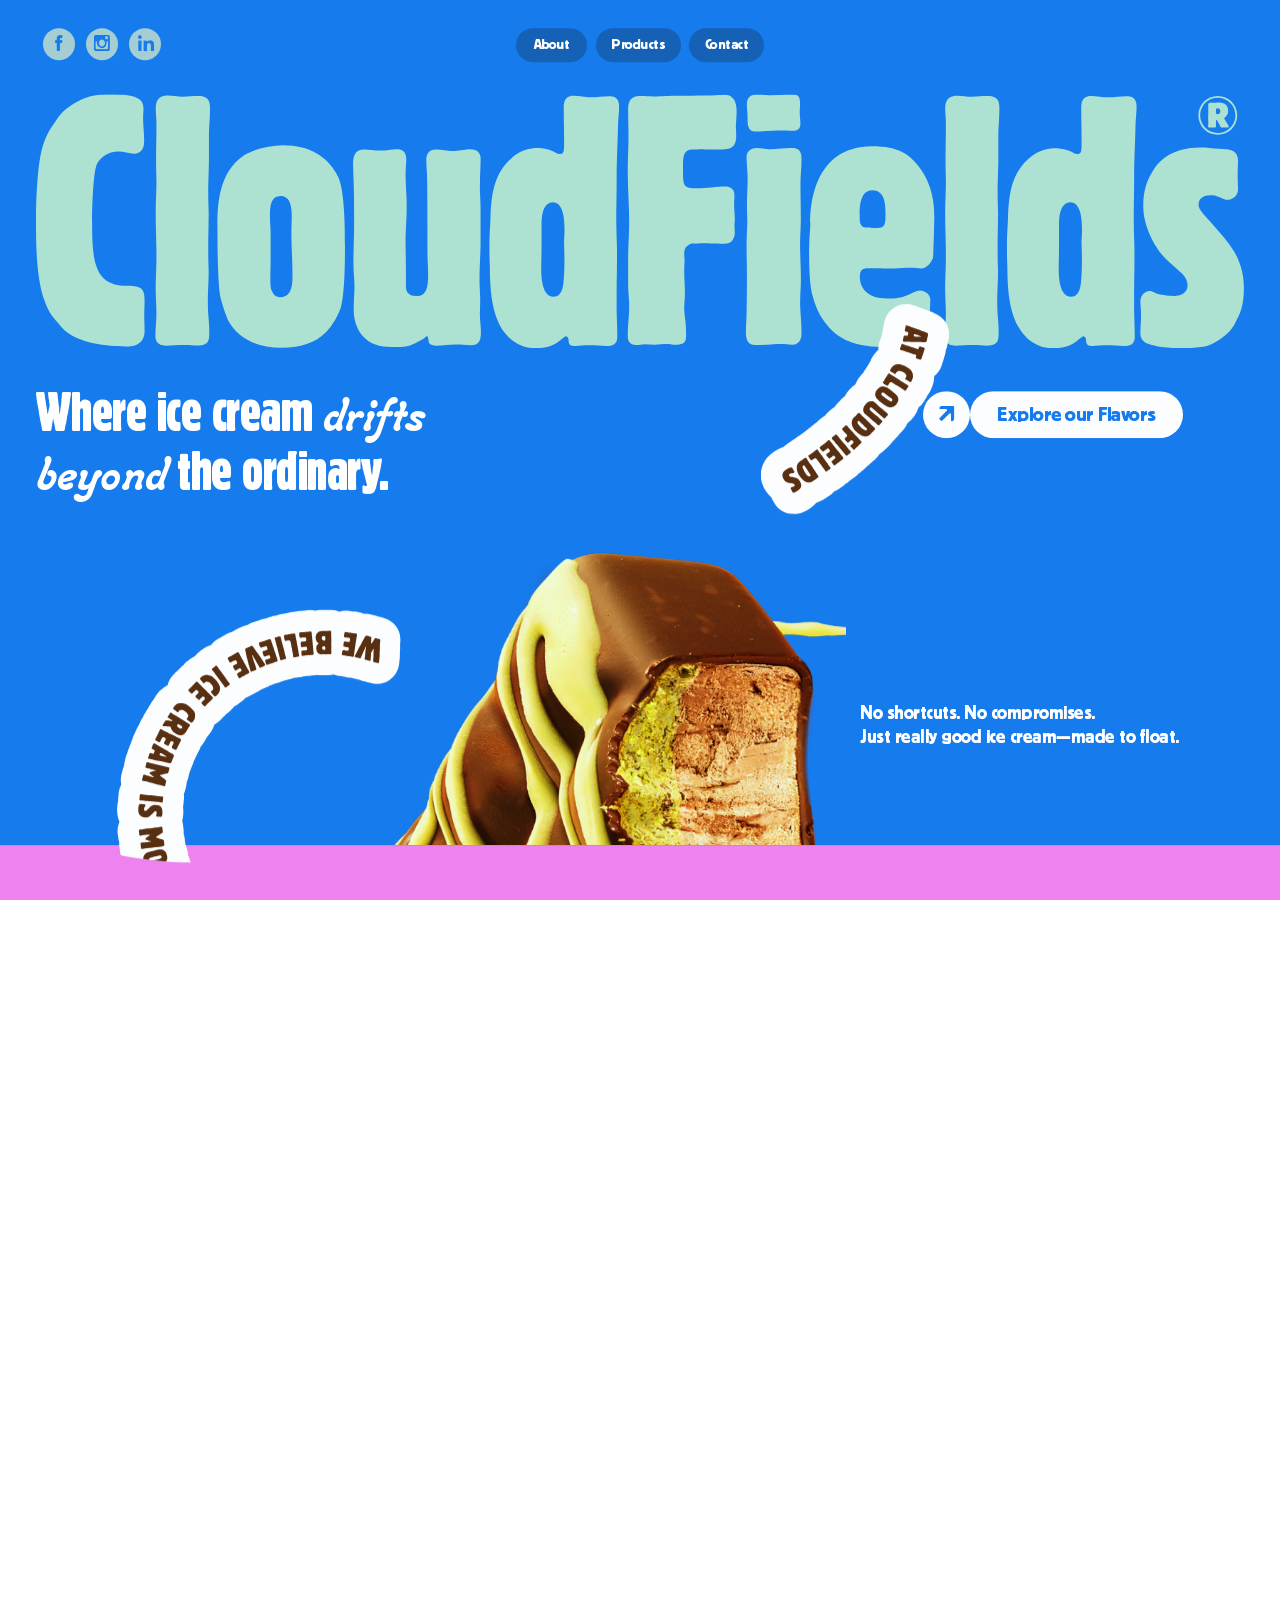
==== index.html @ b992e41f "implement snake animation in index-new.html" ====
<!DOCTYPE html>
<html lang="en-US">

<head>
	<!-- set the encoding of your site -->
	<meta charset="utf-8">
	<!-- set the viewport width and initial-scale on mobile devices -->
	<meta name="viewport" content="width=device-width, initial-scale=1.0">
	<title>Cloudfields | Home</title>
	<link rel="icon" type="image/x-icon" href="assets/images/favicon.png">
	<!-- include the site stylesheet -->
	<link rel="stylesheet" href="assets/css/icomoon-style.css">
	<link rel="stylesheet" href="assets/css/swiper-bundle.min.css" />
	<link rel="stylesheet" href="style.css">
</head>

<body class="home">
	<!-- no script styles for webaccessibility -->
	<noscript>
		<div>Javascript must be enabled for the correct page display</div>
	</noscript>
	<!-- allow a user to go to the main content of the page -->
	<a class="sr-only sr-only-focusable" href="#main" accesskey="m">Skip to Content</a>
	<!-- main container of all the page elements -->
	<div id="wrapper">
		<div id="wrapper-inn">
			<!-- header of the page -->
			<header id="header" class="site-header">
				<div class="header-top">
					<div class="container-fluid">
						<div class="logo">
							<a href="/">
								<img src="assets/images/site-logo-big.svg" alt="Cloudfields">
							</a>
						</div>
						<div class="header-utilities">
							<ul class="social-list">
								<li>
									<a href="https://www.facebook.com/" target="_blank">
										<i class="icon-facebook"></i>
									</a>
								</li>
								<li>
									<a href="https://instagram.com/" target="_blank">
										<i class="icon-instagram"></i>
									</a>
								</li>
								<li>
									<a href="https://linkedin.com/" target="_blank">
										<i class="icon-linkedin"></i>
									</a>
								</li>
							</ul>
						</div>

						<div class="menu-toggle-holder">
							<button type="button" class="menu-toggle nav_control">
								<span></span>
								<span></span>
								<span></span>
							</button>
						</div>

						<nav id="nav" class="site-navigation">
							<button type="button" class="close nav_control"></button>
							<ul class="main-menu">
								<li class="menu-item">
									<a href="#">About</a>
								</li>

								<li class="menu-item">
									<a href="#">Products</a>
								</li>

								<li class="menu-item">
									<a href="#">Contact</a>
								</li>
							</ul>
						</nav>
					</div>
				</div>
			</header>

			<main id="main" class="site-main">
				<section class="main-banner">
					<div class="section-bg is-sticky" style="background-color: #167BED"></div>
					<div class="banner-item">
						<div class="banner-logo">
							<img src="assets/images/site-logo-big.svg" alt="Cloudfields">
						</div>

						<div class="banner-content">
							<h1 class="banner-title">Where ice cream <span class="highlight">drifts beyond</span> the
								ordinary.</h1>
							<div class="banner-text">No shortcuts. No compromises.<br /> Just really good ice cream—made
								to
								float.</div>
							<div class="btn-holder">
								<a href="#" class="btn">
									<span class="btn-icon">
										<i class="icon-arrow-up-right"></i>
									</span>
									<span class="btn-text">Explore our Flavors</span>
								</a>
							</div>
						</div>

						<div class="banner-img-holder">
							<div class="banner-decor-top">
								<svg class="decor-svg" version="1.1" id="Layer_1" xmlns="http://www.w3.org/2000/svg"
									xmlns:xlink="http://www.w3.org/1999/xlink" x="0px" y="0px" viewBox="0 0 264.5 295"
									style="enable-background:new 0 0 264.5 295;" xml:space="preserve">
									<defs>
										<mask id="revealMask">
											<rect width="100%" height="100%" fill="black" />
											<circle id="revealBrush" r="45" fill="white" cx="235" cy="10" />
										</mask>
									</defs>
									<g>
										<path mask="url(#revealMask)" id="motionPath" class="decor-bg" fill="#FCFDFF" d="M14.3,271.2c0.6,1.5,1.3,2.9,2.2,4.3c0.3,0.6,0.6,1.1,0.9,1.5c0.3,0.6,0.8,1.4,1.4,2.5
		c5.2,8.7,13.9,14.2,24,15.2c11.2,1.1,19.5-3.9,23.4-6.2l0.4-0.2c4.5-2.7,8.2-5.9,11.2-9.4c4.1-1.2,8.1-3,11.9-5.6
		c0.7-0.5,1.3-0.9,1.7-1.2c0.3-0.2,0.7-0.5,1-0.8c0.3-0.2,0.5-0.4,0.9-0.6c0.3-0.2,0.6-0.4,0.8-0.5c0.6-0.4,1.3-0.8,2-1.3
		c2.6-1.7,4.8-3.7,6.7-5.9c2.5-1,5.1-2.3,7.7-4.2c0.7-0.5,1.3-0.9,1.7-1.3c0.6-0.4,1.4-0.9,2.3-1.5c1.4-1,2.7-2.2,3.9-3.4
		c1.4-0.8,2.7-1.7,3.9-2.7c0.6-0.4,1-0.8,1.5-1.2l0.4-0.3c0.7-0.5,1.2-1,1.7-1.4c0.7-0.5,1.7-1.2,2.9-2.2c0.3-0.3,0.7-0.6,1-0.8
		c0.7-0.5,1.8-1.2,3-2.2c1.5-1.2,2.9-2.5,4.1-3.8c1.2-0.8,2.3-1.6,3.4-2.5c0.9-0.8,1.7-1.5,2.1-1.9c0.1-0.1,0.2-0.1,0.3-0.2
		c0.5-0.4,1.1-0.9,1.7-1.4c1-0.9,2-1.8,2.9-2.8c1.3-0.9,2.5-1.8,3.7-2.9c0.7-0.6,1.3-1.2,1.8-1.7c0.2-0.2,0.4-0.4,0.6-0.6
		c0.5-0.4,1.3-1,2.2-1.9c0.9-0.8,1.6-1.5,2.4-2.2c0.3-0.3,0.6-0.6,1-0.9l1.1-1c2.4-2.2,4.5-4.7,6.1-7.4c3.2-1.9,6.2-4.2,9-7.1
		c0.6-0.6,1.1-1.2,1.4-1.5c0.3-0.3,0.6-0.6,0.8-0.9c0.2-0.2,0.4-0.4,0.7-0.7c0.3-0.3,0.5-0.5,0.7-0.7c0.5-0.5,1.1-1,1.7-1.7
		c1.4-1.4,2.7-3,3.7-4.5c1.5-1.2,2.9-2.5,4.1-4c0.6-0.7,1.1-1.3,1.5-1.8c0.5-0.5,1.3-1.3,2.1-2.2c0.9-1,1.7-2.1,2.5-3.2
		c0.9-0.9,1.9-1.8,2.8-2.9c0.3-0.4,0.6-0.7,0.9-1.1c0.6-0.6,1.3-1.4,2.2-2.3c2.3-2.6,4-5.5,5.3-8.6c3.2-2.4,6.1-5.4,8.7-8.9l0.2-0.2
		c2.5-3.4,5.2-7.7,6.8-13.4c3-2.3,5.6-5.2,7.7-8.7c0.4-0.7,0.8-1.3,1.1-1.9c0.4-0.6,1-1.4,1.5-2.3c0.9-1.4,1.6-2.8,2.2-4.2
		c1.6-1.9,3-4.1,4.3-6.6l0.1-0.2c1.5-2.9,5-10.7,4.9-19.6c4.8-3.8,8.5-8.9,10.5-15.1c0.3-1,0.6-1.9,0.7-2.5c0-0.1,0.1-0.1,0.1-0.2
		c0.3-0.9,0.7-1.8,1-2.9l0.1-0.4c0.5-1.4,0.8-2.6,1.1-3.6c0.1-0.3,0.2-0.6,0.2-0.9l0-0.1c0.2-0.6,0.6-1.6,1-2.8
		c0.9-2.7,1.4-5.5,1.6-8.3c1-2.3,1.8-4.7,2.3-7.3l0-0.1c0.1-0.8,0.3-1.6,0.4-2.4c0.1-0.3,0.1-0.6,0.2-0.9l0.1-0.3
		c0.2-0.9,0.6-2.3,1-4.1c1.9-9.7-0.6-17.2-3.1-21.8c-0.5-1-1.1-1.9-1.7-2.8c-3.6-5.2-8.5-9.2-15.3-12.2c-2.5-1.1-4.5-1.8-5.8-2.2
		c-0.2,0-0.3-0.1-0.5-0.2l-0.4-0.2c-0.7-0.3-1.7-0.7-2.9-1.2c-0.2-0.1-0.3-0.1-0.5-0.2c-1.5-0.5-2.6-0.9-3.4-1.1
		c-0.1,0-0.5-0.2-0.6-0.2c-0.1-0.1-0.3-0.1-0.4-0.2c-0.8-0.3-1.5-0.6-2.4-0.9c-1.3-0.5-2.4-0.8-3.1-1.1c-0.2-0.1-0.3-0.1-0.5-0.2
		c-0.1,0-0.1,0-0.2-0.1c-0.2-0.1-0.4-0.1-0.5-0.2c-0.6-0.3-1.3-0.5-2-0.8c-1.5-0.6-2.6-1-3.4-1.2c0,0-0.1,0-0.1,0
		c-1.6-0.6-3.9-1.5-6.9-2.1c-0.9-0.2-1.9-0.3-2.9-0.4c-16.2-1.6-30.8,9.4-33.9,25.7c-0.1,0.7-0.3,1.4-0.4,2.1c0,0.2-0.1,0.4-0.1,0.6
		l-0.1,0.3c-0.1,0.7-0.3,1.3-0.4,2.1c-0.3,1.5-0.5,3-0.5,4.5c-0.5,1.4-0.9,2.9-1.2,4.4c-0.2,0.9-0.3,1.8-0.4,2.4
		c-0.2,0.6-0.4,1.6-0.6,2.6c-0.4,0.9-0.8,1.9-1.1,2.9c-0.3,0.9-0.5,1.6-0.7,2.2c-0.3,0.7-0.7,1.7-1.1,2.9c-1.3,3.8-1.8,7.7-1.6,11.6
		c-1.6,1.4-3.1,2.9-4.6,4.7c-0.6,0.7-1.2,1.5-1.8,2.3c-1.7,2.4-4.1,6.9-4.1,6.9c-0.6,1.1-1.1,2.3-1.5,3.4c-0.1,0.2-0.3,0.4-0.4,0.6
		c-0.7,1.1-1.2,2.1-1.5,2.6l-1.7,2.7c-0.4,0.6-0.7,1.1-1.2,1.8c-0.4,0.6-0.7,1.1-1,1.6c-0.4,0.5-0.9,1.3-1.5,2.2
		c-0.6,1-1.2,2-1.7,3.1c-2.1,1.9-4,4.1-5.8,6.5c-1.7,2.3-3.8,5.5-5.5,10c-2.7,1.8-5.5,4.2-8.3,7.3c-2.6,2.9-4.7,5.8-6.2,8.6
		c-0.1,0.1-0.1,0.2-0.2,0.4c-1.4,1.1-2.9,2.3-4.3,3.7c-1.2,1.2-2.1,2.2-2.7,3c-0.4,0.4-0.9,0.9-1.5,1.4c-2.3,2.3-4.2,4.7-5.8,7.1
		c-2.1,1.2-4,2.6-5.8,4.2c-0.8,0.7-1.4,1.3-1.8,1.8c-0.5,0.4-1.2,1-2,1.7c-1.7,1.5-3.1,3.2-4.4,4.9c-1.9,1.1-3.8,2.4-5.5,3.8
		c-0.9,0.8-1.7,1.5-2.2,2c-0.5,0.3-1,0.8-1.6,1.3c-0.7,0.6-1.4,1.2-2,1.9c-1,0.6-1.9,1.3-2.8,2c-0.8,0.6-1.4,1.2-2,1.7l-2.9,2.3
		c-0.5,0.4-1,0.8-1.4,1.2l0,0c-0.5,0.4-1.4,1-2.4,1.8l-0.6,0.5c-0.5,0.4-1.1,0.8-1.7,1.3c-0.8,0.6-1.5,1.3-2.2,2
		c-0.8,0.5-1.7,1-2.5,1.6c-1.1,0.8-1.9,1.4-2.4,1.8l0,0l-2.5,1.8c-0.5,0.4-1.1,0.7-1.8,1.2c-0.5,0.4-1,0.8-1.5,1.1
		c-0.5,0.3-1.3,0.8-2.2,1.5c-0.9,0.6-1.7,1.3-2.5,2c-1,0.5-1.9,1.1-2.9,1.7c-1.4,0.9-2.5,1.8-3.3,2.4c-0.5,0.3-1.1,0.7-1.7,1.1
		c-2.7,1.8-5.1,3.7-7.2,5.7c-3.5,1.1-7,2.6-10.5,4.7c-2.5,1.5-7.4,4.7-11.1,8.7c-0.3,0.3-0.5,0.6-0.8,0.9c-2.2,2.6-5.2,6.8-7.3,12.4
		c0,0,0,0.1,0,0.1c-6.1,16.9,1.6,29.7,4.1,33.9C8.6,265.4,11.2,268.6,14.3,271.2z" />
										<g>
											<g>
												<g mask="url(#revealMask)">
													<path class="decor-text" fill="#582F10" d="M199.1,51c0.2-1.1,0.5-1.9,0.7-3c0.2-0.9,0.2-1.6,0.4-2.5c0.3-1.7,1.5-1.2,2-1.2c0.4,0,3,0.4,3.5,0.1
					c0.3-0.2,0.1-0.1,0.3-0.3c0.1-0.1,0.4-1.8,0.6-2.9c0.3-1.8-0.2-1.7-1.1-2.1c-0.4-0.1-3-0.7-3.3-1.1c-0.4-0.4-0.5-0.7-0.3-1.5
					c0.2-0.9,0.3-1.5,0.5-2.3c0.2-0.9,0.3-1.9,0.5-2.8c0.2-0.8,0.4-1.7,1.7-1.5c0.4,0.1,1.2,0.4,2.1,0.8c1.2,0.4,1.9,0.6,3.1,1.1
					c1,0.4,1.7,0.7,2.8,1.1c1.5,0.6,2.5,0.8,4,1.4c1.5,0.5,2.4,1,3.9,1.5c1,0.3,1.8,0.5,2.9,0.9c1.2,0.5,2.1,0.9,3.3,1.4
					c1.9,0.7,3.2,1,5,1.8c1.2,0.5,2.3,1.1,2.6,1.6c0.3,0.5,0.3,1.1,0.1,2.1c-0.3,1.6-0.7,2.6-1,4.2c-0.2,1.2-0.4,2.4-0.6,3.5l0,0.2
					c-0.2,1.2-0.5,1.5-1.4,1.8c-0.1,0.1-0.5,0.1-0.6,0.1c0,0-4.4,0-4.5,0c-1.5-0.1-2.6-0.2-4.1-0.2c-1.9,0-3.1,0-5,0
					c-1.5,0-2.6,0.1-4.1,0c-1.9-0.1-3.3-0.3-5.2-0.4c-2.9-0.1-6.6,0.1-7.2,0C200.6,52.9,198.9,52.4,199.1,51z M221.8,45.9
					c0.8,0,1.7,0.1,1.9,0.1c0.3,0,0.6-0.2,0.6-0.4c0-0.1-0.2-0.4-0.4-0.5c-0.2-0.1-1.6-0.7-1.9-0.8c-0.5-0.2-0.9-0.5-1.5-0.7
					c-0.4-0.1-3.9-1.4-4.3-1.4c-1.4-0.3-1.7,0.4-1.8,1.1c-0.1,0.6-0.3,1.8,1.3,2.1C218.2,46,221.1,45.9,221.8,45.9z" />
													<path class="decor-text" fill="#582F10" d="M217.4,74.5c0.1-0.4,0.3-0.7,0.4-1.2c0.4-1.3,0-1.9-1.8-2.5c-1.5-0.5-2.6-0.7-4.1-1.2
					c-1.8-0.6-3-1.1-4.9-1.7c-1.6-0.5-2.8-0.8-4.5-1.4c-0.9-0.3-1.9-0.7-2.8-1c-0.8-0.3-1.4-0.5-2.2-0.6c-0.5-0.1-0.8-0.1-1.3-0.3
					c-1.4-0.5-1.1-1.8-1-2.2c0.2-0.5,0.3-0.9,0.6-1.4c0.3-0.7,0.5-1.2,0.7-2c0.2-0.6,0.3-1.1,0.5-1.8c0.3-0.9,0.8-1.5,2.3-1
					c1.5,0.5,2.4,1,3.8,1.5c1.4,0.5,2.4,0.6,3.8,1.1c1.6,0.5,2.7,1.1,4.3,1.7c1.2,0.4,2,0.5,3.2,0.9c2.8,0.8,4.8,2.3,6.2,1.6
					c0.3-0.1,0.3-0.3,0.4-0.3c0.3-0.3,0.5-0.8,0.5-1.1c0.1-0.4,0.2-0.6,0.3-0.9c0.4-1.2,1.3-1.2,1.8-1.1c1.1,0.4,1.9,0.7,3,1.1
					c0.8,0.3,1.3,0.3,2.1,0.6c1.1,0.4,1.4,0.9,1,2.1c-0.3,1-0.7,1.7-1,2.7c-0.5,1.5-0.9,3.1-1.4,4.6l-0.2,0.5
					c-0.4,1.2-0.8,2.1-1.2,3.4c-0.3,0.8-0.4,1.4-0.6,2.2c-0.6,1.7-1.9,1.3-3,0.9c-0.9-0.3-1.5-0.5-2.3-0.8c-0.6-0.2-1-0.3-1.6-0.5
					C218.2,76.3,217,75.9,217.4,74.5z" />
													<path class="decor-text" fill="#582F10" d="M206.7,107.9c-1.2-0.6-2-1-3.1-1.6c-0.2-0.1-1.7-0.8-0.9-2.2c0.3-0.5,0.7-0.8,1-1.3
					c0.1-0.2,0.4-2.2,0.3-2.6c-0.3-1.9-2.5-3.6-5.5-5.1c-2.5-1.3-4.6-1.6-6.1-1c-0.2,0.1-2.2,1-2.7,2.1c-0.2,0.4-0.2,0.8-0.4,1.2
					c0,0.1-0.4,0.5-1,0.6c-0.3,0-0.6-0.1-1.1-0.3c-0.8-0.4-1.3-0.8-2-1.2c-1-0.5-1.8-0.8-2.9-1.4c-1.7-0.9-1-2.3-0.8-2.8
					c0.2-0.3,1.8-3.1,1.9-3.3c0.1-0.1,1.6-2.1,3.2-3c1.4-0.8,3-1.1,3.5-1.2c0.3-0.1,1.4-0.3,1.7-0.3c0.2,0,3.5,0,5.3,0.5
					c0.9,0.2,2.2,0.9,3,1.3c1.3,0.6,2.3,0.9,3.6,1.6c3.2,1.6,5.8,4,6.6,4.8c0.3,0.4,2.1,2.2,2.6,4.8c0.1,0.3,0.5,3.8,0.5,4.1
					c0,1.7-0.9,4.2-1.6,5.5l-0.2,0.3c-0.5,1-1.2,2.7-2.9,1.8C208,108.7,207.5,108.3,206.7,107.9z" />
													<path class="decor-text" fill="#582F10" d="M172.4,111.7L172.4,111.7c-0.5-0.3-1.9-0.9-1-2.4c0.5-0.8,0.9-1.2,1.3-1.9c0.4-0.7,0.7-1.2,1.1-1.9
					c0.4-0.7,0.7-1.1,1.1-1.7l1.9-3c0.5-0.9,0.8-1.5,1.4-2.4c0.9-1.4,2-0.9,2.5-0.5l0.3,0.2c1.5,0.9,2.4,1.7,3.9,2.6
					c1.6,1,2.8,1.6,4.4,2.6c1.3,0.8,2,1.5,3.3,2.3c1,0.6,1.7,1,2.7,1.6c0.6,0.4,1.2,0.9,1.9,1.3c1,0.6,1.8,1,2.8,1.6
					c1,0.7,1.6,1.2,2.6,1.8c1,0.6,2.1,1.2,3.1,1.8l0.2,0.1c0.4,0.2,1.7,1,0.7,2.5c-0.4,0.7-0.9,1.2-1.4,1.9
					c-0.4,0.7-0.8,1.5-1.3,2.2c-0.4,0.7-1.1,1.7-2.2,1c-0.5-0.3-0.8-0.6-1.3-1c-1.1-0.8-1.8-1.3-2.9-2c-1.1-0.7-1.9-1-3-1.7
					c-0.8-0.5-1.5-1.1-2.4-1.6c-0.6-0.4-1.4-0.7-2-1.1c-1.2-0.7-1.9-1.3-3.1-2c-0.7-0.4-1.3-0.7-2-1.2c-0.3-0.2-0.7-0.5-1-0.7
					c-2.1-1.3-3.2,0.1-3.7,0.8c-0.4,0.7-0.7,1.1-1.1,1.8c-0.2,0.3-0.3,0.6-0.5,0.9c-0.2,0.4-0.6,0.8-1.2,0.9c-0.8,0.2-3-1.3-3.5-1.6
					C173.4,112.4,173,112.1,172.4,111.7z" />
													<path class="decor-text" fill="#582F10" d="M163.1,133.1c-0.2-0.1-1.3-1.4-1.9-2.5c-0.7-1.3-1.1-3.1-0.9-4.6c0.1-0.3,0.2-0.8,0.4-1.6
					c0.5-1.6,1-2.4,1.9-3.7c1.6-2.2,4.6-5.3,8.5-5.2c1.3,0,3.8,0.9,4.7,1.3c0.8,0.4,3.4,2,4.1,2.5c1,0.8,1.7,1.4,2.7,2.1
					c0.8,0.6,1.4,1,2.1,1.5c5.4,4,8,6.4,8.1,10.8c0,2.3-0.4,3.7-2.4,6.5l-0.2,0.2c-1,1.3-2.1,2.6-3.6,3.3c-0.8,0.4-3.4,1.3-4.3,1.4
					c-2.6,0.2-6.1-1.4-10.1-4.3C167.2,137.1,165.3,135.9,163.1,133.1z M176.6,133.3c0.7,0.4,1.1,0.9,1.8,1.4c0.6,0.4,2.8,1.9,3.6,2
					c0.6,0.1,1.4,0.1,2-0.7c0.1-0.1,0.1-0.2,0.1-0.3c0.2-0.3,0.2-0.6,0.3-0.9c0-1.1-0.7-1.9-2-2.9c-1-0.8-1.8-1.2-2.9-2
					c-2-1.5-3.4-2.6-5.4-4.1c-0.9-0.7-3.4-2.7-4.8-0.8c-1.3,1.7,0.3,3,1.3,3.8c0.6,0.5,1.1,0.8,1.8,1.3c0.9,0.7,1.4,1.3,2.4,2
					C175.5,132.5,176,132.8,176.6,133.3z" />
													<path class="decor-text" fill="#582F10" d="M162.2,168.3c-0.9-0.9-1.6-1.5-2.6-2.4c-1-0.9-1.8-1.4-2.8-2.3c-1.3-1.1-2.1-2-3.4-3.1
					c-1.7-1.4-2.9-2.4-4.5-3.8c-0.8-0.7-1.3-1.2-2.1-2c-0.5-0.5-4.1-3-3.2-8c0.1-0.6,0.4-1.9,1.1-3.1c0.7-1.3,2.5-3.3,2.6-3.4
					c2-2.3,3.7-3,5.2-3.5c1-0.3,1.5-0.4,2.2-0.5c0.6,0,1.5,0.2,2,0.3c1.2,0.4,3,1.7,3.9,2.4c1.5,1.3,2.4,2.3,3.9,3.6
					c2,1.8,3.6,2.9,5.6,4.6c1.2,1,2,1.8,3.1,2.8c1.3,1.1,2.2,1.9,3.5,3c1.5,1.3,2.2,2,1.2,3.2c-0.7,0.9-1.4,1.3-2.1,2.1
					c-0.4,0.5-0.6,0.8-1,1.3c-0.7,0.8-1.5,1.8-2.7,0.7c-1.1-1-1.8-1.8-2.9-2.7c-0.7-0.6-1.1-0.9-1.8-1.5c-0.6-0.5-1-0.9-1.6-1.4
					l-1.1-1c-1.1-1-2.1-2-3.2-2.9c-0.9-0.7-1.4-1.2-2.3-1.9c-0.9-0.7-1.7-1.5-2.5-2.2l-0.1-0.1c-0.8-0.7-2.3-2-3.6-0.6
					c-0.3,0.4-0.5,0.9-0.5,1c-0.2,1.4,0.5,2.1,2.1,3.4c1.8,1.5,3,2.7,4.8,4.2c1.5,1.3,2.7,2.1,4.2,3.4c1.3,1.2,2.1,2,3.5,3.2
					c0.5,0.4,1,0.8,1.4,1.2c0.8,0.7,2.7,1.9,1.3,3.4c-0.7,0.8-1.3,1.3-2,2.1c-0.6,0.7-0.9,1.2-1.6,1.9c-1,1.1-2.1,0.2-2.3,0
					C163.1,169.2,162.8,168.8,162.2,168.3z" />
													<path class="decor-text" fill="#582F10" d="M128,162.9c0.5-1.2,1.2-2.5,3.1-4.3c0.6-0.6,1.1-1,1.8-1.7c1-1,1.5-1.8,2.4-2.8c1-1,2.1-2,3.6-0.5
					c1.2,1.2,1.9,2.2,3.1,3.4c1.9,1.9,3.5,3.1,5.4,5c0.8,0.8,1.2,1.3,2,2.1c1.3,1.4,2.4,2.2,3.7,3.5c1.2,1.2,1.9,2,3.1,3.2
					c1,1,1.8,1.6,2.8,2.5c1.5,1.5,1.5,2.4,0.5,3.4c-0.9,0.9-1.5,1.5-2.4,2.3c-0.9,0.9-1.5,1.5-2.3,2.4c-0.3,0.3-0.5,0.6-0.7,0.8
					c-3.1,3.2-5.6,3.7-8.5,3.5c-0.5,0-1.8-0.2-3.2-0.6c-4.2-1.4-8.7-6-9-6.2C130.4,176.1,125.6,169.2,128,162.9z M142,174.7
					c0.9,0.8,4.6,4,6.4,1.9c0.1-0.1,0.3-0.3,0.3-0.5c0.3-0.9-0.5-1.7-0.9-2.1c-1.3-1.3-2.3-2-3.5-3.3c-0.9-0.9-1.4-1.5-2.2-2.3
					c-0.7-0.7-1.3-1.1-1.9-1.7c-0.5-0.5-0.8-0.8-1.2-1.3c-0.7-0.7-1.9-1.9-3.1-0.7c-1.2,1.3,0.1,3.1,0.1,3.2
					c0.4,0.7,3.3,4.3,3.9,4.9C140.5,173.5,141.1,174,142,174.7z" />
													<path class="decor-text" fill="#582F10" d="M126,198.1c0.3-0.3,0.7-0.5,1-0.8l1-0.9c0.5-0.4,0.9-0.7,1.3-1.2l0.1-0.1c0.8-0.8,0.6-1.4,0.2-1.8l-0.7-0.7
					c-0.3-0.4-0.5-0.7-0.9-1c-1-1.1-2.1,0-2.3,0.1c-0.4,0.3-0.7,0.7-1.1,1c-0.3,0.3-0.5,0.4-0.8,0.6c-0.2,0.3-0.5,0.6-0.8,0.8
					c-1,0.8-1.8,0.3-2.1-0.1c-0.3-0.4-0.5-0.7-0.8-1.1l-0.6-0.7c-1.8-1.9-3-2.9-1.3-4.4c0.7-0.7,1.4-1,2.1-1.7
					c1.4-1.2,0.4-2.4,0.1-2.8l-1.5-1.7c-0.8-0.8-1.3-1.4-2.1-2.2c-0.3-0.4-0.5-0.7-0.8-1.1c-0.5-0.6-1-0.8-1.5-1.4l-0.1-0.1
					c-0.3-0.3-1.2-1.4,0.1-2.5c0.8-0.7,1.3-1.1,2.1-1.8c0.7-0.6,1-1.1,1.7-1.7c1.1-1,2-0.3,2.4,0.1c1,1.1,1.6,1.9,2.6,3
					c1.8,2,3.2,3.3,5,5.3c1.4,1.5,2.2,2.7,3.5,4.1c1.3,1.4,2.3,2.3,3.6,3.7c1.1,1.2,1.8,2.1,3,3.4c0.6,0.7,1.2,1.2,1.8,1.8
					c1.4,1.6,0.9,2.5,0.1,3.3l-1.1,1c-1.2,1.1-2.1,2-3.3,3.2c-0.7,0.6-1.2,1-1.9,1.6c-1,0.9-1.7,1.6-2.7,2.6c-0.3,0.3-1,0.9-1.8,0
					c-0.3-0.3-0.4-0.5-0.6-0.8l-0.6-0.6c-0.6-0.7-1.1-1.1-1.7-1.8C125.4,200,124.6,199.3,126,198.1z" />
													<path class="decor-text" fill="#582F10" d="M99.9,187.2c0.5-0.5,1-0.7,1.5-1.2c0.9-0.8,1.4-1.4,2.3-2.1c1.8-1.5,2.3-0.6,3.1,0.2l1.2,1.5
					c0.7,0.8,1.1,1.5,1.8,2.3l1.2,1.5c1.5,1.8,2.7,3,4.2,4.8l3.8,4.4c1.2,1.4,1.9,2.5,3.1,3.9l2.1,2.5c0.5,0.6,1,0.9,1.5,1.6
					c1,1.2,0.2,1.9-0.6,2.6c-0.8,0.7-1.5,1.2-2.3,1.9c-0.7,0.6-1.1,1.1-1.8,1.7c-0.8,0.6-1.6-0.2-2-0.6c-0.5-0.6-0.7-1-1.2-1.6
					c-0.7-0.9-1.3-1.5-2-2.4l-4.7-5.5c-0.7-0.8-1.1-1.5-1.8-2.3l-1.5-1.8c-1.2-1.4-2.2-2.3-3.4-3.7c-0.9-1.1-1.4-1.9-2.3-3
					c-0.8-1-1.6-1.6-2.4-2.6C99.4,188.8,98.9,188.1,99.9,187.2z" />
													<path class="decor-text" fill="#582F10" d="M84.3,204.6c-0.5-0.6-0.9-1-1.4-1.7c-0.3-0.4-1-1.6,0.3-2.6c0.5-0.4,0.9-0.7,1.4-1.1l0.9-0.7
					c0.9-0.7,1.6-1.1,2.5-1.8c0.5-0.4,0.9-0.7,1.4-1.1l3.9-3.1c0.3-0.3,0.6-0.6,0.9-0.9c0.4-0.3,1.7-0.9,2.7,0.4
					c0.8,1,1.2,1.7,2,2.7c0.7,0.9,1.2,1.4,1.9,2.3c0.5,0.6,0.8,1.2,1.3,1.8c0.5,0.6,0.9,1,1.4,1.6c1,1.2,1.6,2.1,2.5,3.3
					c0.9,1.1,1.8,2.1,2.7,3.2c1.2,1.5,2,2.6,3.2,4.1c0.8,1.1,1.5,1.7,2.3,2.8c1.7,2.1,1.9,3,0.3,4.3c-1,0.8-1.8,1.2-2.7,1.9
					c-0.4,0.3-0.9,0.8-1.3,1.1c-1.2,0.9-2.1,1.5-3.3,2.4c-0.5,0.4-0.8,0.8-1.3,1.2l-0.7,0.6c-0.4,0.3-0.7,0.6-1.1,0.9
					c-1.1,0.9-1.9,0-2.2-0.3c-0.5-0.6-0.9-1.3-1.4-2c-0.8-1-2.6-2.4-0.7-3.9l0.4-0.3c0.4-0.3,0.7-0.6,1.2-1c0.6-0.5,1.1-0.7,1.7-1.2
					c2-1.6,1.6-2.3,0.6-3.5c-1-1.3-2-1.6-2.8-0.9c-0.4,0.3-0.6,0.6-1,0.9l-0.1,0.1c-0.6,0.4-1,0.7-1.5,1.1c-0.4,0.3-0.7,0.6-1.1,1
					c-1.5,1.2-2.2,0.1-2.7-0.4c-0.5-0.6-0.7-1-1.2-1.6c-0.4-0.6-0.8-0.9-1.2-1.4c-1.1-1.4-0.1-2.4,0.4-2.7c1.1-0.9,2-1.4,3.2-2.3
					c2-1.6,0.9-2.7,0.3-3.5l-0.3-0.4c-0.1-0.2-0.7-0.9-0.9-1c-1.3-0.6-1.6,0-3.1,1c-0.7,0.4-1.2,0.7-1.9,1.2
					c-0.6,0.5-0.9,0.9-1.5,1.3c-0.4,0.3-1.5,0.9-2.5-0.3C85.1,205.7,84.8,205.3,84.3,204.6z" />
													<path class="decor-text" fill="#582F10" d="M67.1,214.9L67.1,214.9c-0.4-0.5-1.5-1.5,0-2.6c0.7-0.5,1.3-0.8,2-1.3c0.6-0.5,1.1-0.8,1.7-1.3
					c0.6-0.5,1.1-0.7,1.7-1.2l2.8-2.1c0.8-0.6,1.4-1.1,2.2-1.7c1.4-1,2.2-0.1,2.5,0.4l0.2,0.3c1,1.4,1.6,2.5,2.6,3.9
					c1.1,1.5,2,2.5,3.1,4c0.9,1.2,1.3,2.2,2.2,3.3c0.7,0.9,1.2,1.5,1.9,2.5c0.4,0.6,0.8,1.3,1.2,1.9c0.7,0.9,1.3,1.6,1.9,2.5
					c0.7,1,1,1.7,1.7,2.6c0.7,1,1.5,1.9,2.2,2.8l0.1,0.2c0.3,0.4,1.2,1.5-0.3,2.6c-0.7,0.5-1.3,0.7-2,1.3c-0.7,0.5-1.3,1.1-2,1.6
					c-0.7,0.5-1.6,1.2-2.4,0.1c-0.4-0.5-0.5-0.9-0.8-1.4c-0.7-1.1-1.2-1.9-2-2.9s-1.4-1.7-2.1-2.7c-0.6-0.8-1-1.6-1.6-2.4
					c-0.4-0.6-1-1.2-1.5-1.8c-0.8-1.1-1.3-2-2.1-3.1c-0.5-0.7-0.9-1.1-1.5-1.8c-0.2-0.3-0.4-0.7-0.7-1c-1.5-2-3-1.1-3.7-0.6
					c-0.6,0.5-1.1,0.7-1.7,1.2c-0.3,0.2-0.5,0.4-0.8,0.6c-0.3,0.2-0.8,0.5-1.4,0.4c-0.8-0.1-2.3-2.3-2.6-2.8
					C67.8,215.9,67.6,215.5,67.1,214.9z" />
													<path class="decor-text" fill="#582F10" d="M51.8,223.8c0.7-1.1,1.7-2.2,3.9-3.6c0.7-0.5,1.3-0.7,2.1-1.3c1.1-0.7,1.8-1.5,2.9-2.2
					c1.2-0.8,2.5-1.6,3.6,0.2c0.9,1.4,1.4,2.6,2.3,4c1.5,2.3,2.8,3.7,4.3,6c0.6,0.9,0.9,1.5,1.5,2.4c1,1.6,1.9,2.6,2.9,4.2
					c0.9,1.4,1.5,2.4,2.4,3.8c0.7,1.1,1.4,1.9,2.2,3.1c1.2,1.8,0.9,2.7-0.2,3.5c-1.1,0.7-1.8,1.1-2.8,1.8c-1.1,0.7-1.8,1.2-2.7,1.9
					c-0.3,0.2-0.6,0.5-0.9,0.6c-3.7,2.5-6.3,2.4-9.1,1.7c-0.5-0.1-1.8-0.5-3-1.3c-3.8-2.2-7.3-7.6-7.5-7.9
					C51.4,237.2,48.2,229.5,51.8,223.8z M63.1,238.3c0.7,0.9,3.7,4.9,5.9,3.2c0.2-0.1,0.3-0.3,0.4-0.5c0.5-0.8-0.1-1.8-0.5-2.3
					c-1-1.5-1.8-2.5-2.8-4c-0.7-1-1-1.7-1.7-2.8c-0.5-0.8-1-1.3-1.5-2.1c-0.4-0.5-0.6-1-0.9-1.5c-0.5-0.8-1.5-2.3-2.9-1.3
					c-1.5,1-0.6,3.1-0.5,3.1c0.3,0.8,2.3,4.9,2.8,5.6C61.8,236.8,62.4,237.4,63.1,238.3z" />
													<path class="decor-text" fill="#582F10" d="M30.5,237.9c0.4-1.2,1.2-2.4,1.9-3.2c1-1.1,3.3-2.7,4.5-3.4c0.9-0.6,4.6-2.6,6.1-2c0.4,0.2,0.6,0.3,0.9,0.8
					c0.5,0.9,0.8,1.5,1.3,2.4c0.4,0.7,0.8,1.1,1.2,1.8c0.2,0.4,1.3,1.9-0.5,2.9c-0.8,0.4-1.1,0.3-1.7,0.3c-0.2,0-0.2-0.1-0.4-0.1
					c-0.3,0-0.5-0.1-0.8-0.1c-0.7,0-1.7,0.4-2.2,0.8c-1.4,0.8-2,1.8-1.5,2.7c0.7,1.4,2.8,1.6,4.4,1.9c1.1,0.3,1.9,0.5,3,0.8
					c0.4,0.1,1.6,0.3,2.7,0.7c2.9,1.1,3.9,2.5,5.1,4.5c3.6,6,2.3,10.2-3.5,13.7c-2.7,1.6-5.5,3.5-6.7,1.6c-0.5-0.9-0.8-1.5-1.3-2.4
					l-0.1-0.2c-0.3-0.6-0.6-0.9-0.9-1.5c-0.2-0.4-1-1.7,0.5-2.6c0.6-0.4,1.7-0.6,1.9-0.6c0.5-0.1,1-0.3,1.8-0.7
					c0.2-0.1,1.8-1,0.9-2.5c-0.2-0.4-0.5-0.7-1.1-1c-0.5-0.3-3.2-0.8-5.6-1.3c-0.9-0.2-1.7-0.3-2.6-0.6c-3.2-1-4.5-2.2-5.8-4.4
					C30,242.7,29.5,240.7,30.5,237.9z" />
												</g>
											</g>
										</g>
									</g>
								</svg>

								<!-- <img src="assets/images/hero-banner-decor1.svg" alt="banner decor top"> -->
							</div>
							<div class="banner-img">
								<img src="assets/images/icecream-banner.png" alt="banner ice cream">
							</div>
							<div class="banner-decor-bottom">
								<svg version="1.1" id="Layer_1" xmlns="http://www.w3.org/2000/svg"
									xmlns:xlink="http://www.w3.org/1999/xlink" x="0px" y="0px" viewBox="0 0 400.6 619.8"
									style="enable-background:new 0 0 400.6 619.8;" xml:space="preserve">
									<defs>
										<mask id="revealMask2" maskUnits="userSpaceOnUse">
											<rect width="100%" height="100%" fill="black" />
											<circle id="revealBrush2" r="45" fill="white"
												transform="matrix(1,0,0,1,435.31864,60.56725)" />
										</mask>
									</defs>
									<g>
										<path mask="url(#revealMask2)" class="decor-bg" fill="#FCFDFF" d="M22.9,178.8c-0.3,0.7-0.5,1.3-0.7,2c-0.1,0.2-0.1,0.4-0.2,0.6l-0.1,0.3c-0.3,0.6-0.5,1.2-0.8,1.9
		c-0.5,1.4-1,2.9-1.3,4.4c-0.7,1.3-1.4,2.7-1.9,4.1c-0.3,0.9-0.6,1.7-0.8,2.3c-0.3,0.7-0.8,1.7-1.2,2.9c-0.6,1.7-1.1,3.4-1.5,5.1
		c-1,2-1.8,4.1-2.3,6.3c-0.3,1.1-0.5,2.1-0.6,3l0,0.1c-0.2,0.6-0.4,1.3-0.6,2c-0.5,2.2-0.9,4.3-1,6.5c-0.9,2-1.7,4-2.2,6.2
		c-0.3,1-0.4,1.9-0.6,2.6c-0.2,0.7-0.5,1.7-0.8,3c-1.2,4.9-1.3,9.8-0.3,14.4c-2,3.7-3.3,7.9-3.7,12.4c-0.1,1.2-0.2,2.2-0.2,3
		c-0.1,0.6-0.2,1.2-0.3,2c-0.2,1.7-0.2,3.4-0.1,5c-0.8,3.2-1.3,6.7-1.5,10.5c-0.1,3-0.1,8.7,1.3,14c0.1,0.4,0.2,0.8,0.3,1.1
		c0.4,1.3,1,2.9,1.7,4.7C1.1,304.4,0.3,310.2,1,316c0.1,1.1,0.3,2.2,0.5,3l0,0.1c0.1,0.7,0.1,1.3,0.2,2.1c0.3,2.2,0.8,4.3,1.5,6.4
		c-0.2,2.2-0.1,4.4,0.2,6.6c0.1,1.1,0.3,2,0.4,2.7c0.1,0.8,0.1,1.8,0.3,3c0.4,3.5,1.5,6.9,2.9,9.9c-0.1,4,0.3,8.1,1.4,12.2
		c0.7,2.9,1.9,6.7,4.5,11.2c0.1,3.2,0.8,6.4,1.9,9.5c0.5,1.2,0.9,2.3,1.3,3.1c0.2,0.7,0.5,1.5,0.8,2.5c0.4,1.2,0.9,2.4,1.5,3.5
		c0.3,1.1,0.6,2.2,1,3.2c0.4,1.2,0.8,2.1,1.2,2.9c0,0,0,0,0,0c0.2,0.6,0.5,1.6,0.9,2.6l0,0.1c0.7,1.9,1.5,3.7,2.5,5.4
		c0.5,1.8,1.1,3.6,1.9,5.3c0.4,0.9,0.9,1.7,1.2,2.3l1.6,3.3c0.3,0.6,0.6,1.1,0.8,1.6l0,0c0.3,0.6,0.7,1.6,1.2,2.7l0.4,0.7
		c0.3,0.6,0.5,1.2,0.9,1.9c2.3,4.8,5.7,8.9,9.9,12c0.6,4.7,2.3,9.3,5,13.4c0.5,0.8,1,1.4,1.3,1.9c0.4,0.7,0.9,1.6,1.6,2.6
		c1.2,1.9,2.6,3.6,4.2,5.1c1.2,2.8,2.7,5.5,4.7,7.9c0.7,0.8,1.3,1.6,1.9,2.2c0.4,0.6,0.9,1.3,1.5,2c0.8,1,1.6,1.9,2.5,2.8
		c0.6,1,1.3,1.9,2,2.8c0.8,1,1.5,1.8,2,2.4c0.3,0.5,0.8,1.1,1.3,1.8c1.2,1.5,2.5,2.9,4,4.1c1.1,1.6,2.3,3.1,3.7,4.5
		c0.5,0.5,1,1,1.5,1.5c0.2,0.2,0.3,0.3,0.4,0.4l0.2,0.2c0.5,0.5,0.9,1,1.5,1.5c1.1,1.1,2.2,2.1,3.4,3c0.9,1.2,1.9,2.3,3,3.4
		c0.7,0.7,1.3,1.3,1.7,1.7c0.5,0.6,1.2,1.4,2.1,2.3c1.3,1.3,2.8,2.6,4.3,3.6c1.2,1.4,2.5,2.7,3.9,3.8c0.9,0.7,1.7,1.3,2.3,1.7
		c0.5,0.4,1.2,1,2,1.7c1.2,1,2.5,1.9,3.8,2.7c0.8,0.9,1.7,1.6,2.6,2.3c1,0.8,1.8,1.4,2.4,1.8c0.5,0.4,1.2,1.1,2.1,1.8
		c2.1,1.7,4.3,3.1,6.6,4.2c1.6,0.8,3.2,1.4,4.9,1.9c2.6,3.5,5.9,6.5,9.9,8.9c0.6,0.4,1.3,0.7,1.9,1.1c0.2,0.1,0.4,0.2,0.5,0.3
		l0.3,0.2c0.6,0.4,1.1,0.7,1.8,1.1c0.8,0.5,1.6,0.9,2.4,1.3c0.6,0.3,1.1,0.5,1.7,0.8c1.2,0.9,2.4,1.8,3.7,2.5
		c0.8,0.5,1.6,0.9,2.1,1.2c0.6,0.4,1.6,1,2.7,1.7c0.7,0.4,1.5,0.8,2.2,1.2c3.4,1.6,7,2.6,10.7,2.9c2.3,2.4,5,4.5,8,6.1
		c0.6,0.3,1.2,0.6,1.7,0.9c0.1,0.1,0.2,0.1,0.4,0.2c0.6,0.4,1.5,1,2.7,1.6c0.4,0.2,0.9,0.5,1.5,0.8c0.8,0.4,1.6,0.7,2.5,1
		c0.9,0.7,1.8,1.4,2.7,2c1.1,0.7,2.1,1.3,2.8,1.7c0.6,0.4,1.3,1,2.1,1.5c1.1,0.7,2.2,1.3,3.3,1.9c0.9,0.7,1.8,1.4,2.7,2
		c1,0.7,1.9,1.2,2.7,1.6c0,0,0,0,0,0c0.5,0.4,1.3,1,2.3,1.6l0.1,0.1c0.8,0.8,1.7,1.6,2.6,2.3c0.8,0.6,1.5,1.1,2.1,1.6l2.9,2.3
		c0.5,0.4,1,0.8,1.5,1.1l0,0c0.5,0.4,1.3,1.1,2.3,1.9l0.6,0.5c0.5,0.4,1,0.9,1.6,1.3c0.7,0.5,1.3,1,2,1.5c0.1,0.1,0.1,0.1,0.2,0.2
		c0.5,0.5,1.1,1,1.6,1.5c0.2,0.1,0.3,0.3,0.4,0.4l0.2,0.2c0.5,0.5,1,1,1.5,1.5c1.1,1.1,2.3,2,3.5,2.9c0.9,1.2,2,2.3,3.1,3.3
		c0.7,0.7,1.3,1.2,1.8,1.6c0.5,0.6,1.3,1.4,2.2,2.3c0.4,0.4,0.8,0.7,1.2,1.1c0.6,0.8,1.3,1.6,2,2.4c0.6,0.7,1.2,1.2,1.6,1.7
		c0.5,0.6,1.1,1.4,2,2.4c2.8,3.1,6.2,5.6,9.9,7.4c11.6,5.6,25.3,3.5,34.8-5.2c1.2-1.1,2.1-2,2.8-2.8c0.1-0.1,0.2-0.2,0.3-0.3
		c0.6-0.5,1.1-1,1.6-1.5c0.5-0.5,1-0.9,1.4-1.3c5.4-1.1,10.6-3.7,15-7.7c0.5-0.5,0.9-0.9,1.4-1.3l0.1-0.1c0.5-0.4,1-0.9,1.6-1.4
		c2.5-2.3,6.1-6,8.6-11.9c4.8-11.4,2.5-24.3-5.9-33.6c-0.7-0.8-1.4-1.4-1.8-1.9c0-0.1-0.1-0.1-0.1-0.2c-0.6-0.7-1.2-1.5-2-2.3
		l-0.4-0.4c-1-1.1-1.9-2-2.6-2.7c-0.2-0.2-0.4-0.4-0.6-0.6l-0.1-0.1c-0.4-0.5-1.1-1.3-2-2.3c-1.6-1.7-3.3-3.2-5.1-4.6
		c-1.2-1.6-2.6-3.2-4.1-4.6l-0.2-0.1c-0.6-0.5-1.2-1.1-1.7-1.6c-0.2-0.2-0.5-0.4-0.7-0.6l-0.2-0.2c-0.6-0.7-1.6-1.8-2.9-3
		c-2.2-2.1-4.5-3.8-6.9-5.1c-1.6-2.2-3.6-4.2-5.8-6c-0.6-0.4-1.1-0.8-1.6-1.2l-0.3-0.3c-0.7-0.5-1.3-1-1.8-1.3
		c-0.6-0.6-1.6-1.4-2.8-2.4c-0.3-0.3-0.7-0.5-1-0.8c-0.6-0.6-1.6-1.5-2.8-2.5c-2.1-1.7-4.2-3-6.5-4.1c-0.8-0.4-1.6-0.7-2.4-1
		c-2.4-2.7-5.3-5.1-8.5-7.3c-1.4-0.9-2.6-1.6-3.5-2.2c-0.7-0.4-1.1-0.7-1.4-0.9c-0.1,0-0.2-0.1-0.2-0.1c-0.5-0.4-1.3-1-2.5-1.7
		c-1.3-0.8-2.6-1.6-4-2.3c-0.7-0.3-1.3-0.6-2-0.9c-1.5-1.2-3-2.2-4.7-3.1c-0.7-0.4-1.3-0.7-2-1c-0.1-0.1-0.3-0.1-0.4-0.2
		c-0.1,0-0.1-0.1-0.2-0.1c-0.8-0.5-1.6-1-2.6-1.5l-0.5-0.2c-1.3-0.7-2.4-1.2-3.3-1.7c-0.3-0.1-0.5-0.3-0.8-0.4l-0.1,0
		c-0.5-0.3-1.4-0.9-2.6-1.5c-0.5-0.3-1.1-0.6-1.6-0.8c-3.4-1.6-6.9-2.6-10.4-3c-2.1-2.2-4.6-4.2-7.5-5.9l-0.2-0.1
		c-0.7-0.4-1.4-0.8-2.1-1.2c-0.3-0.2-0.6-0.3-0.8-0.5l-0.3-0.2c-0.8-0.5-2-1.3-3.6-2.3c-0.9-0.5-1.8-1-2.7-1.4
		c-2.2-1.1-4.4-1.8-6.5-2.3c-1.5-2-3.3-3.9-5.4-5.6c-0.5-0.4-1-0.8-1.5-1.2l-0.4-0.3c-0.5-0.5-1.2-1.1-2-1.8
		c-1.2-0.9-2.4-1.8-3.7-2.6c-1-1.1-2.1-2.1-3.3-3.1c-0.9-0.7-1.7-1.3-2.3-1.8c-0.5-0.5-1.2-1.1-1.9-1.7l-0.2-0.1
		c-0.7-0.5-1.4-1.1-2.1-1.5c-0.9-1.1-1.8-2.2-2.8-3.2l-0.1-0.1c-0.5-0.6-1.1-1.1-1.7-1.7c-0.2-0.2-0.5-0.4-0.7-0.7l-0.2-0.2
		c-0.6-0.7-1.6-1.8-2.8-3.1c-1.3-1.3-2.7-2.5-4.1-3.5c-0.5-0.8-1.1-1.5-1.7-2.3c-0.6-0.7-1.1-1.4-1.6-1.9c-0.4-0.6-0.9-1.3-1.6-2.1
		c-0.8-1-1.6-1.9-2.5-2.8c-0.7-1.1-1.4-2.1-2.2-3.1c-0.7-0.9-1.4-1.6-1.9-2.2c-0.4-0.5-0.8-1.1-1.4-1.8c0,0,0,0,0,0
		c-0.4-0.8-0.9-1.5-1.4-2.3c-0.6-0.9-1.1-1.6-1.5-2.1c0-0.1-0.1-0.1-0.1-0.2c-0.5-0.8-1-1.6-1.6-2.5l-0.3-0.5
		c-0.8-1.2-1.5-2.2-2.1-3c-0.2-0.2-0.4-0.5-0.5-0.7l0-0.1c-0.3-0.5-0.9-1.5-1.6-2.6c-1.2-1.8-2.5-3.4-4-5c-0.5-2-1.2-4-2.1-5.9
		c-0.3-0.6-0.6-1.2-0.9-1.7l-0.2-0.4c-0.4-0.8-0.7-1.4-1-2c-0.3-0.8-0.8-1.9-1.5-3.4c-0.2-0.4-0.4-0.8-0.6-1.2
		c-0.3-0.8-0.8-2-1.5-3.5c-0.8-1.7-1.7-3.2-2.6-4.5c-0.4-2.3-1.1-4.6-1.9-6.9c-0.6-1.6-1.1-2.9-1.5-3.9c-0.3-0.8-0.5-1.2-0.6-1.5
		c0-0.1-0.1-0.2-0.1-0.2c-0.2-0.6-0.5-1.6-0.9-2.9c-0.6-1.5-1.2-3-2-4.5c-0.1-2.8-0.5-5.6-1.3-8.4l-0.1-0.3
		c-0.6-2.4-1.4-5.1-2.6-7.9c0-0.7-0.1-1.5-0.2-2.2c-0.1-1.1-0.3-1.9-0.4-2.6c0-0.6-0.1-1.5-0.2-2.5c-0.3-2.6-0.9-5-1.6-7.3
		c0.2-2.3,0.1-4.5-0.1-6.6c-0.1-0.7-0.2-1.3-0.3-1.9c0-0.3-0.1-0.6-0.1-0.9c-0.1-0.7-0.2-1.4-0.2-2.2c-0.2-2.1-0.7-4.2-1.3-6.2
		c1.4-4.8,1.5-9.1,1.6-11.7l0-0.4c0.1-2.8-0.1-5.5-0.4-8.1c0.3-1.4,0.6-2.7,0.7-4.2c0.1-1.2,0.2-2.2,0.2-2.8c0-0.1,0-0.2,0-0.4
		c0.1-0.7,0.2-1.4,0.3-2.2c0.3-2.8,0.3-5.5-0.1-8c0.8-1.7,1.4-3.4,1.8-5.2c0.3-1,0.4-1.9,0.6-2.5c0.2-0.6,0.4-1.4,0.7-2.5
		c0.6-2.5,1-4.9,1.1-7.3c1-2,1.7-4.1,2.2-6.1c0.2-0.7,0.3-1.3,0.4-1.9c0.1-0.3,0.2-0.6,0.2-0.9c0.2-0.7,0.4-1.4,0.6-2.2
		c0.2-0.9,0.4-1.8,0.6-2.7c0.7-1.3,1.3-2.6,1.8-4c0,0,0.1-0.2,0.1-0.3c0.3-0.7,0.5-1.5,0.8-2.2c0.1-0.3,0.2-0.6,0.3-0.9l0.1-0.3
		c0.4-0.9,1-2.2,1.7-3.9c0.6-1.6,1.1-3.1,1.4-4.6c0.6-0.9,1.1-1.9,1.6-2.9c0.3-0.6,0.6-1.2,0.8-1.8l0.2-0.4c0.4-0.8,0.7-1.5,0.9-2
		c0.4-0.7,1-1.8,1.7-3.2c0.2-0.4,0.4-0.8,0.6-1.2c0.5-0.8,1.1-1.9,1.8-3.3c0.8-1.5,1.4-3.1,1.9-4.7c1.6-1.8,3-3.7,4.3-5.8
		c0.9-1.4,1.6-2.6,2.1-3.6c0.4-0.7,0.6-1.1,0.8-1.4c0-0.1,0.1-0.2,0.1-0.2c0.4-0.5,1-1.4,1.7-2.5c0.1-0.2,0.3-0.4,0.4-0.7
		c1-1,1.9-2.1,2.8-3.4l0.1-0.2c1.6-2.1,4.8-6.8,6.8-13.1c2.9-1.5,5.6-3.5,8-5.9c0.5-0.5,0.9-0.9,1.3-1.4l0.3-0.3
		c0.6-0.6,1.1-1.2,1.5-1.6c0.6-0.6,1.6-1.4,2.6-2.5c0.3-0.3,0.6-0.6,0.9-1c0.7-0.6,1.7-1.4,2.8-2.5c0.3-0.3,0.6-0.6,0.9-0.9
		c1.1-0.8,2.2-1.6,3.2-2.5l0.2-0.2c1.4-1.2,4-3.6,6.6-7c1.7-0.8,3.4-1.8,5-3c1-0.7,1.8-1.4,2.3-1.8c0.1-0.1,0.2-0.1,0.3-0.2
		c0.6-0.4,1.2-0.8,1.8-1.3c1.1-0.8,3.5-2.6,6-5.6c2.1-0.7,4.2-1.5,6.1-2.6c0.6-0.4,1.2-0.7,1.7-1l0.4-0.2c0.7-0.4,1.4-0.8,1.9-1.1
		c0.8-0.4,1.9-0.9,3.2-1.7c0.4-0.2,0.8-0.4,1.2-0.7c0.8-0.4,2-0.9,3.3-1.7c1-0.6,2-1.2,2.9-1.8c0.4-0.2,0.7-0.3,1-0.5
		c0.4-0.2,0.7-0.3,1.1-0.5c0.7-0.3,1.8-0.7,3.1-1.3c1.2-0.5,2.4-1.1,3.5-1.8c1.1-0.4,2.2-0.8,3.3-1.3c0.9-0.4,1.7-0.8,2.4-1.1
		c0.4-0.2,0.8-0.4,1.2-0.6l0.1,0c0.4-0.2,0.9-0.4,1.3-0.6c0.6-0.2,1.2-0.4,1.9-0.6c0.7-0.2,1.3-0.4,1.8-0.7l0.4-0.1
		c0.8-0.3,1.5-0.5,2.1-0.8c0.8-0.2,2-0.6,3.5-1.1c0.4-0.1,0.8-0.3,1.2-0.4c0.9-0.2,2.1-0.5,3.6-1.1c0.8-0.3,1.5-0.6,2.3-0.9
		c0.8-0.1,1.6-0.3,2.3-0.5c1.2-0.3,2.1-0.6,2.7-0.8c0.1,0,0.2-0.1,0.3-0.1c0.7-0.2,1.4-0.3,2.2-0.5c1-0.3,3.1-0.8,5.6-2
		c2.1,0,4.2-0.2,6.4-0.6c0.8-0.2,1.5-0.3,2.1-0.4c0.7-0.1,1.7-0.2,2.7-0.4c0.9-0.2,1.8-0.4,2.7-0.6c0.4,0,0.8,0,1.2-0.1
		c0.7-0.1,1.3-0.2,1.9-0.2l0.4,0c0.9-0.1,1.6-0.2,2.2-0.3c0.8,0,2.1-0.1,3.6-0.3c0.4,0,0.9-0.1,1.3-0.2c0.9,0,2.2-0.1,3.7-0.2
		c1.7-0.2,3.3-0.5,4.9-0.9c2.1,0.3,4,0.4,5.7,0.4c1.1,0,2-0.1,2.7-0.1l0.3,0c0.5,0,1.2,0.1,2.1,0.1c1.6,0,2.9,0,3.8-0.1
		c0.6,0,1.1,0,1.7,0c2.5,0,5-0.3,7.3-0.8c2.2,0.8,4.4,1.4,6.8,1.8c0.7,0.1,1.3,0.2,1.9,0.2l0.4,0.1c0.9,0.1,1.6,0.2,2.2,0.3
		c0.8,0.2,2.1,0.4,3.6,0.6c0.4,0.1,0.9,0.1,1.3,0.2c0.9,0.2,2.1,0.5,3.7,0.7c1.5,0.2,3,0.3,4.5,0.4c0.7,0.3,1.7,0.6,2.7,0.8
		c1.7,0.5,3.3,0.8,4.8,1c1.2,0.5,2.5,0.9,3.9,1.3c0.8,0.2,1.5,0.4,2,0.5c0.5,0.2,1.2,0.4,1.9,0.6c1.6,0.5,3.1,0.9,4.7,1.1
		c1,0.4,2.1,0.8,3.2,1c0.7,0.2,1.3,0.3,1.9,0.5c0.6,0.2,1.4,0.5,2.4,0.7c11.2,3.3,20-0.1,24.3-2.5c7.5-4.1,12.9-11.1,15.2-19.6
		c1.3-4.8,1.9-15.5,1.9-15.6c0-0.2,0-0.4,0-0.6c0.1-1.7,0-3.1,0-4.1c0-0.1,0-0.2,0-0.3c0-0.1,0-0.2,0-0.3c0.1-0.9,0.2-2.3,0.3-4
		c0.1-2,0.1-3.6,0-4.9c0-0.5,0-1.3,0-1.5c0-0.2,0-0.3,0-0.5c0-0.3,0.1-0.7,0.1-1c0.4-4.5,1.2-12.9-3.8-21.7
		c-3.2-5.6-8-10.1-13.8-12.9c-1.8-0.9-3.7-1.6-5.8-2.1c-0.6-0.2-1.3-0.3-2-0.5l-0.1,0l-0.3-0.1c-0.6-0.2-1.3-0.4-2.1-0.6
		c-1.2-0.3-2.3-0.6-3.5-0.8c-1.2-0.5-2.5-0.9-3.7-1.3c-0.9-0.2-1.7-0.4-2.3-0.5c-0.7-0.2-1.6-0.5-2.8-0.8c-3.8-1-7.3-1.3-10.4-1.1
		c-2.9-1.4-6-2.3-9.2-2.8c-1-0.1-1.9-0.2-2.6-0.3l-3.6-0.5C333.6,3,333,3,332.5,2.9l0,0c-0.7-0.1-1.7-0.3-2.9-0.5l-0.8-0.1
		c-0.6-0.1-1.3-0.2-2-0.3c-4.7-0.7-9.3-0.3-13.7,0.9c-4.2-1.9-8.7-2.9-13.4-2.8c-1.1,0-2,0.1-2.7,0.1c-0.6,0-1.1,0-1.8,0
		c-1.2,0-2.2,0-3.2,0c-0.7,0-1.5,0-2.4,0l-0.6,0c-3.4,0-6.7,0.4-9.8,1.2c-3.3-0.7-6.7-0.9-10.1-0.6c-1,0.1-1.9,0.2-2.6,0.4l-3.7,0.4
		c-0.7,0.1-1.2,0.1-1.8,0.2l0,0c-0.7,0-1.7,0.1-3,0.2L257.2,2c-0.7,0-1.3,0.1-2.1,0.2C253,2.4,251,2.8,249,3.4
		c-1.8,0-3.7,0.2-5.5,0.6c-1.3,0.2-2.3,0.5-2.9,0.7l-0.1,0l-3.1,0.6c-0.7,0.1-1.3,0.2-2.1,0.4c-0.7,0.1-1.3,0.3-1.8,0.4
		c-0.6,0.1-1.5,0.2-2.6,0.4c-2,0.4-4,1-5.9,1.7c-1.5,0.2-3,0.5-4.6,0.9c-1.2,0.3-2.2,0.6-2.9,0.9c-0.6,0.1-1.2,0.3-2,0.5
		c-1.5,0.4-3,0.9-4.4,1.5c-2.1,0.3-4.2,0.7-6.3,1.4c-1,0.3-1.8,0.6-2.5,0.9l-3.4,1.2c-0.6,0.2-1.2,0.4-1.7,0.6l0,0
		c-0.6,0.2-1.6,0.5-2.9,0.9l-0.8,0.3c-0.6,0.2-1.3,0.4-2,0.6c-2.8,0.9-5.3,2.2-7.6,3.7c-2.7,0.5-5,1.3-6.9,2.2l-7.1,3.1
		c-2.8,1.2-5.2,2.7-7.2,4.3c-2.9,0.7-5.6,1.8-8.2,3.2c-0.9,0.5-1.7,1-2.3,1.4l-3.2,1.8c-0.6,0.3-1.1,0.6-1.6,0.9l0,0
		c-0.6,0.3-1.5,0.8-2.6,1.4l-0.7,0.4c-0.6,0.3-1.2,0.6-1.8,1c-4,2.3-7.5,5.3-10.1,8.9c-4,1.1-7.9,2.9-11.5,5.5
		c-1,0.7-1.8,1.4-2.4,1.9c-0.5,0.3-1,0.7-1.7,1.2c-2.7,2-5,4.3-6.9,6.9c-0.8,0.4-1.6,0.8-2.5,1.2c-0.8,0.4-1.6,0.9-2.4,1.4
		c-2.5,1.6-6.5,4.8-6.5,4.9c-1.8,1.5-3.4,3.2-4.8,5c-1.3,1-2.6,2-3.7,3.2c-0.7,0.7-1.3,1.4-1.8,1.9l-2.6,2.6
		c-0.5,0.5-0.9,0.9-1.3,1.3l0,0c-0.5,0.5-1.2,1.1-2.2,2.1l-0.6,0.6c-0.5,0.4-1,0.9-1.5,1.4c-4.4,4.4-7.2,9.6-8.5,15.1
		c-2.8,1.4-5.5,3.3-8.3,5.6c-0.7,0.6-1.4,1.2-2.1,1.9c-2.1,2.1-5.2,6.1-5.3,6.2c-1.4,1.8-2.6,3.8-3.5,5.8c-1.1,1.3-2.1,2.7-3.1,4.1
		c-0.7,1.1-1.2,2.1-1.6,2.9c-0.4,0.6-0.9,1.3-1.5,2.2c-0.7,1.1-1.3,2.2-1.8,3.4c-0.7,0.9-1.3,1.8-1.9,2.7c-0.7,1.1-1.2,2-1.5,2.8
		c0,0,0,0,0,0c-0.4,0.5-0.9,1.3-1.5,2.3l0,0.1c-1,1.7-1.9,3.4-2.6,5.2c-1.1,1.6-2.2,3.2-3.1,5c-0.4,0.9-0.8,1.7-1.1,2.4l-1.6,3.3
		c-0.3,0.6-0.5,1.1-0.8,1.6l0,0c-0.3,0.6-0.8,1.5-1.4,2.6l-0.4,0.7c-0.3,0.6-0.6,1.2-1,1.8c-0.8,1.5-1.4,3.1-1.9,4.7
		C24.4,175.3,23.6,177,22.9,178.8z" />
										<g mask="url(#revealMask2)">
											<path fill="#582F10" d="M336.8,61.8c0.9-1.7,1.4-2.9,2.3-4.7c1-2.2,1.9-3.7,3.2-5.8c0.8-1.3,1.3-2.2,2-3.5c0.6-1,0.8-1.8,1.3-2.8
			c0.7-1.2,1.2-2,1.9-3.3c0.6-1.1,1-1.9,1.7-3c0.6-0.9,1.1-1.7,1.6-1.9c0.6-0.2,1-0.1,1.4,0c1.2,0.3,2,0.6,3.2,1
			c0.7,0.2,1.2,0.2,1.9,0.4c0.6,0.2,0.8,0.5,0.9,0.9c0,0.1,0,0.4,0,0.4c0,0.1-0.2,4.4-0.2,4.4c0,0.8-0.1,1.4-0.1,2.1
			c0,0.1-0.1,1.5,0.3,1.7c0.6,0.3,1.3-1.2,1.9-2.2c0.8-1.2,1.3-2.1,2.1-3.4c0.4-0.6,0.9-1.5,1-1.5c0.2-0.2,0.2-0.2,0.5-0.4
			c0.2-0.1,0.6-0.1,1,0c1,0.3,1.6,0.5,2.5,0.7c0.6,0.2,1.3,0.3,2,0.5c0.8,0.2,1.1,0.5,1.4,1c0.4,0.7,0,3.3-0.2,5.6
			c-0.3,3,0,5.1-0.2,8.1c0,1.8-0.3,3-0.3,4.7c0,1.5,0.1,2.6,0,4c0,0.7-0.7,8.8-0.9,9.4c-0.5,1.9-1.7,1.3-2.3,1.1
			c-1.1-0.3-1.9-0.7-3-0.9c-0.6-0.2-1.1-0.2-1.7-0.4c-1.8-0.5-1.3-2.7-1.1-3.7c0.1-0.8,0.1-1.4,0.2-2.3c0.2-3,0.1-5.1,0.2-8.1
			c0.1-1.4,0.2-4,0.2-4.1c-0.1-0.2-0.1-0.2-0.2-0.2c-0.5-0.1-0.4,0.3-0.7,0.7c-0.2,0.2-0.7,1.2-0.8,1.4c-0.7,1.3-1.2,2.2-2,3.5
			c0,1.2,0,2.4-0.1,3.7c-0.1,1.2-0.2,2.1-0.3,3.4c0,0.9,0,2-0.2,2.9c-0.5,1.7-2.1,1-2.3,0.9c-1-0.3-1.7-0.6-2.7-0.9
			c-0.8-0.2-1.3-0.3-2.1-0.5c-1.8-0.5-1.4-1.4-1-3.5c0.2-0.8,0.2-1.4,0.3-2.3c0.4-3.4,0.4-5.9,1-9.3c0.2-1.2,0.6-3.1,0.2-3.2
			c-0.5-0.1-1.1,1.8-1.6,2.9c-0.6,1.3-1.2,2.2-1.8,3.5c-0.5,1.3-0.8,2.2-1.4,3.5c-0.5,1-0.9,1.7-1.3,2.7c0,0.1-0.9,2.7-1,2.8
			c0,0.1-0.2,0.5-0.6,0.8c-0.5,0.3-0.8,0.2-1.6,0c-0.9-0.2-1.5-0.6-2.4-0.8c-0.8-0.2-1.3-0.3-2.1-0.5c-0.8-0.2-2.4-0.5-2-2
			C335.2,64.6,336,63.3,336.8,61.8z" />
											<path fill="#582F10" d="M320,35.3c0.1-0.8,0.2-1.4,0.3-2.1c0.1-0.6,0.5-1.8,2.1-1.5c0.7,0.1,1.1,0.2,1.8,0.3l1.1,0.2
			c1.1,0.2,1.9,0.4,3,0.5c0.7,0.1,1.1,0.1,1.8,0.2l5,0.7c0.5,0,0.8,0,1.3,0.1c0.6,0.1,1.9,0.6,1.6,2.2c-0.2,1.2-0.4,2.1-0.6,3.3
			c-0.2,1.1-0.2,1.9-0.4,3c-0.1,0.8-0.3,1.4-0.5,2.2c-0.1,0.8-0.1,1.4-0.2,2.1c-0.2,1.5-0.5,2.6-0.7,4.1c-0.2,1.4-0.3,2.8-0.5,4.1
			c-0.2,1.9-0.6,3.2-0.8,5.1c-0.2,1.3-0.2,2.3-0.4,3.6c-0.4,2.7-0.8,3.4-2.9,3.1c-1.2-0.2-2.1-0.5-3.3-0.7c-0.6-0.1-1.2-0.1-1.7-0.2
			c-1.5-0.2-2.5-0.5-4-0.7c-0.7-0.1-1.1-0.1-1.8-0.2l-0.9-0.1c-0.5-0.1-0.9-0.1-1.4-0.2c-1.4-0.2-1.3-1.3-1.3-1.8
			c0.1-0.8,0.4-1.6,0.5-2.3c0.2-1.3,0-3.6,2.3-3.2l0.5,0.1c0.6,0.1,1,0.1,1.5,0.2c0.7,0.1,1.2,0.3,2,0.4c2.6,0.4,2.8-0.4,3-2
			c0.2-1.6-0.2-2.5-1.3-2.7c-0.5-0.1-0.9,0-1.4-0.1l-0.1,0c-0.7-0.1-1.1-0.3-1.8-0.4c-0.6-0.1-1-0.1-1.5-0.2
			c-1.9-0.3-1.6-1.6-1.5-2.2c0.1-0.7,0.2-1.2,0.3-1.9c0.1-0.7,0.1-1.2,0.2-1.9c0.3-1.8,1.6-1.7,2.2-1.6c1.4,0.2,2.4,0.5,3.8,0.7
			c2.6,0.4,2.6-1.2,2.7-2.2l0.1-0.6c0-0.2,0.2-1.1,0.1-1.4c-0.5-1.4-1.2-1.2-2.9-1.6c-0.8-0.2-1.4-0.4-2.2-0.5c-0.7-0.1-1.3,0-2-0.1
			c-0.5-0.1-1.7-0.5-1.5-2C319.7,36.6,319.8,36.1,320,35.3z" />
											<path fill="#582F10"
												d="M280.4,35.9c0.1-0.4,0.3-1,0.5-1.4c0-0.1,0.2-0.5,0.5-0.8c1.2-1.7,4-3.6,7.9-3.6l0.6,0c2.1,0,3.5-0.1,5.5-0.1
			c0.8,0,1.3,0,2.1,0c0.9,0,1.5-0.1,2.4-0.1c1.9,0,1.8,1.8,1.8,2.2c0,1.1-0.1,1.9-0.1,3c0,1.8,0.2,3,0.2,4.7c0,1.2,0.1,2.1,0.1,3.3
			c0,1.1-0.1,2.3-0.2,3.5c0,2.1,0.2,3.5,0.2,5.6c0,1.5-0.2,2.5-0.2,3.9c0,1.5,0.2,2.7,0.3,4.2c0,2.7-1.3,2.7-2.7,2.7
			c-0.7,0-1.3,0-2,0c-1.1,0-1.8,0.1-2.9,0.1c-0.8,0-1.3-0.1-2.2-0.1l-1.7,0c-0.7,0-1.2,0.1-1.9,0.1c-1,0-3.5-0.4-4.5-1
			c-0.5-0.3-1.3-1.2-1.3-1.3c-0.4-0.4-0.7-0.6-1.1-1.5c-0.3-0.7-0.4-1.5-0.6-2.1c-0.1-0.3-0.4-1.2-0.4-2.1c0-0.8,0-1.3,0-2
			c0-1.3,0.9-3.1,2.1-4.3c0.3-0.3,0.7-0.5,1-0.8c0,0,0.3-0.1,0.3-0.3c0-0.3-0.5-0.4-0.8-0.7c-0.6-0.5-1.2-0.8-2.1-2.2
			c-0.8-1.3-1.4-3-1.4-5.8C279.5,37.6,280.1,36.7,280.4,35.9z M291.4,43.7l0.3,0c0.3,0,0.6-0.1,0.9-0.3c0.5-0.2,0.6-0.6,0.7-0.8
			c0-0.1,0.1-2.8,0.1-3c0-1,0.1-2.4-2.3-2.4c-1.2,0-2.7,0.9-2.7,3.2C288.5,43,290.3,43.7,291.4,43.7z M291.8,56.8
			c0.3,0,0.6,0,0.8-0.1c1-0.5,0.9-1.7,0.9-1.7c0-1.4,0.2-3.5-2.2-3.5c-1.7,0-2.5,1.2-2.5,2.7C288.9,55.3,289.4,56.8,291.8,56.8z" />
											<path fill="#582F10" d="M256.8,36.2c-0.1-0.8-0.2-1.3-0.3-2.1c-0.1-0.6,0-1.8,1.6-2c0.7-0.1,1.1-0.1,1.8-0.1l1.1-0.1
			c1.1-0.1,1.9-0.1,3-0.2c0.7-0.1,1.1-0.2,1.8-0.2l5-0.5c0.5-0.1,0.8-0.2,1.3-0.2c0.6-0.1,1.9,0.1,2.1,1.8c0.1,1.2,0.1,2.1,0.2,3.3
			c0.1,1.1,0.2,1.9,0.4,3c0.1,0.8,0,1.4,0.1,2.2c0.1,0.8,0.2,1.3,0.3,2.1c0.2,1.5,0.2,2.6,0.3,4.2c0.1,1.4,0.4,2.7,0.5,4.1
			c0.2,1.9,0.2,3.3,0.4,5.2c0.1,1.4,0.3,2.3,0.5,3.6c0.3,2.7,0,3.5-2.1,3.7c-1.2,0.1-2.1,0-3.3,0.2c-0.6,0.1-1.2,0.2-1.7,0.2
			c-1.5,0.2-2.6,0.1-4.1,0.3c-0.7,0.1-1.1,0.2-1.8,0.3l-0.9,0.1c-0.5,0.1-0.9,0.1-1.4,0.2c-1.4,0.1-1.6-1-1.7-1.4
			c-0.1-0.8,0-1.6-0.1-2.4c-0.1-1.3-0.9-3.4,1.5-3.7l0.5-0.1c0.6-0.1,1-0.1,1.5-0.2c0.7-0.1,1.3,0,2.1-0.1c2.6-0.3,2.6-1.1,2.4-2.7
			c-0.2-1.6-0.8-2.4-1.9-2.3c-0.5,0.1-0.9,0.2-1.4,0.2l-0.1,0c-0.7,0.1-1.2,0-1.8,0.1c-0.6,0.1-1,0.1-1.5,0.2c-1.9,0.2-2-1.1-2-1.8
			c-0.1-0.7-0.1-1.2-0.2-2c-0.1-0.7-0.2-1.2-0.2-1.9c-0.2-1.8,1.2-2.1,1.8-2.1c1.4-0.1,2.4-0.1,3.9-0.2c2.6-0.3,2.2-1.8,2.1-2.8
			l-0.1-0.6c0-0.2-0.1-1.1-0.2-1.4c-0.8-1.2-1.4-0.8-3.1-0.8c-0.8,0-1.4,0-2.3,0c-0.7,0.1-1.2,0.3-1.9,0.3c-0.5,0-1.8-0.1-2-1.5
			C256.9,37.5,256.9,37,256.8,36.2z" />
											<path fill="#582F10" d="M235.3,38.2L235.3,38.2c-0.1-0.6-0.7-2,1.1-2.4c0.9-0.2,1.5-0.2,2.3-0.3c0.8-0.1,1.3-0.3,2.1-0.4
			c0.8-0.1,1.3-0.2,2-0.3l3.5-0.7c1-0.2,1.7-0.4,2.7-0.6c1.7-0.3,2,0.9,2.1,1.5l0.1,0.4c0.3,1.7,0.4,2.9,0.7,4.6
			c0.3,1.8,0.7,3.1,1.1,5c0.3,1.5,0.3,2.5,0.6,4c0.2,1.2,0.5,1.9,0.7,3c0.1,0.7,0.2,1.5,0.3,2.2c0.2,1.2,0.5,2,0.7,3.1
			c0.2,1.2,0.2,2,0.4,3.1c0.2,1.2,0.5,2.3,0.8,3.5l0,0.2c0.1,0.5,0.4,1.9-1.3,2.2c-0.8,0.2-1.5,0.1-2.3,0.3c-0.8,0.2-1.6,0.4-2.5,0.6
			c-0.8,0.2-2,0.4-2.2-1c-0.1-0.6-0.1-1-0.2-1.6c-0.2-1.3-0.3-2.2-0.5-3.5c-0.2-1.2-0.5-2.1-0.7-3.3c-0.2-0.9-0.3-1.9-0.4-2.8
			c-0.1-0.7-0.4-1.5-0.6-2.2c-0.3-1.3-0.3-2.3-0.6-3.7c-0.2-0.8-0.4-1.4-0.5-2.3c-0.1-0.4-0.1-0.8-0.2-1.2c-0.5-2.4-2.3-2.3-3.1-2.1
			c-0.8,0.1-1.3,0.2-2.1,0.4c-0.4,0.1-0.6,0.2-1,0.2c-0.4,0.1-1,0.1-1.5-0.2c-0.7-0.4-1.1-3-1.2-3.6
			C235.4,39.4,235.4,38.9,235.3,38.2z" />
											<path fill="#582F10" d="M223.1,39.3c0.7-0.2,1.2-0.2,1.9-0.4c1.1-0.3,1.9-0.6,3-0.9c2.3-0.6,2.4,0.4,2.7,1.5l0.5,1.9
			c0.3,1,0.3,1.9,0.6,2.9l0.5,1.9c0.6,2.3,1.2,3.9,1.7,6.1l1.5,5.6c0.5,1.8,0.7,3.1,1.1,4.8l0.8,3.1c0.2,0.8,0.5,1.3,0.7,2.1
			c0.4,1.5-0.6,1.8-1.6,2.1c-1,0.3-1.8,0.4-2.9,0.7c-0.9,0.2-1.5,0.5-2.4,0.7c-1,0.2-1.4-0.9-1.5-1.4c-0.2-0.7-0.2-1.2-0.4-2
			c-0.3-1.1-0.5-1.9-0.8-3l-1.8-7c-0.3-1-0.4-1.8-0.6-2.8l-0.6-2.2c-0.5-1.8-1-3-1.4-4.8c-0.4-1.4-0.5-2.4-0.8-3.7
			c-0.3-1.3-0.7-2.1-1.1-3.4C221.9,40.6,221.7,39.7,223.1,39.3z" />
											<path fill="#582F10" d="M200.7,50.5c-0.3-0.8-0.5-1.3-0.7-2c-0.2-0.5-0.4-1.8,1.1-2.3c0.6-0.2,1.1-0.3,1.7-0.5l1.1-0.4
			c1.1-0.4,1.9-0.5,2.9-0.9c0.6-0.2,1.1-0.4,1.7-0.6l4.8-1.6c0.4-0.2,0.7-0.3,1.2-0.5c0.5-0.2,1.9-0.3,2.5,1.3c0.4,1.2,0.5,2,0.9,3.2
			c0.4,1.1,0.6,1.8,1,2.8c0.3,0.8,0.3,1.4,0.6,2.1c0.3,0.8,0.5,1.3,0.8,2c0.5,1.5,0.8,2.5,1.2,4c0.5,1.3,1,2.6,1.4,3.9
			c0.7,1.8,1,3.1,1.6,5c0.4,1.3,0.8,2.1,1.2,3.4c0.9,2.6,0.8,3.4-1.2,4.1c-1.2,0.4-2.1,0.5-3.2,0.9c-0.5,0.2-1.1,0.4-1.6,0.6
			c-1.4,0.5-2.5,0.7-3.9,1.2c-0.6,0.2-1,0.4-1.7,0.7l-0.9,0.3c-0.5,0.2-0.8,0.3-1.4,0.5c-1.4,0.5-1.8-0.6-1.9-1
			c-0.3-0.8-0.4-1.6-0.6-2.3c-0.4-1.2-1.6-3.2,0.6-3.9l0.5-0.2c0.5-0.2,0.9-0.4,1.5-0.5c0.7-0.2,1.2-0.3,2-0.5
			c2.4-0.8,2.3-1.6,1.8-3.1c-0.5-1.5-1.3-2.1-2.3-1.8c-0.5,0.2-0.8,0.4-1.3,0.5l-0.1,0c-0.7,0.2-1.1,0.3-1.8,0.5
			c-0.5,0.2-0.9,0.4-1.4,0.5c-1.8,0.6-2.2-0.7-2.4-1.3c-0.2-0.7-0.3-1.2-0.6-1.9c-0.2-0.7-0.4-1.1-0.6-1.8c-0.6-1.7,0.7-2.3,1.3-2.5
			c1.4-0.5,2.4-0.6,3.7-1.1c2.4-0.8,1.8-2.2,1.5-3.2l-0.2-0.5c-0.1-0.2-0.4-1.1-0.5-1.3c-1-1-1.6-0.5-3.3-0.1
			c-0.8,0.2-1.4,0.3-2.2,0.5c-0.7,0.2-1.2,0.5-1.8,0.8c-0.4,0.2-1.7,0.3-2.2-1.1C201,51.7,201,51.2,200.7,50.5z" />
											<path fill="#582F10" d="M187.2,83c-0.3-1.3-0.7-2.2-1.2-3.5c-0.2-0.5-0.2-0.8-0.3-1.3c-0.1-0.4-0.3-0.6-0.4-1
			c-0.3-1.2-0.4-2.1-0.7-3.4c-0.2-1.2-0.6-2.1-0.9-3.3c-0.3-1-0.4-1.8-0.7-2.8c-0.3-1.2-0.7-2.1-0.9-3.3c-0.3-1.5-0.4-2.5-0.7-4
			c-0.4-2.2-1.1-4.1-0.7-5c0.3-0.6,0.9-0.8,1.4-1l7.1-3.2c0.6-0.3,0.8-0.2,1.3,0c0.9,0.4,5.5,7.4,5.9,8c1.4,1.9,2.4,3.2,3.7,5.2
			c0.3,0.5,0.5,0.9,0.8,1.4c1,1.4,1.8,2.3,2.8,3.8c1,1.5,1.6,2.6,2.6,4.1c1.3,1.9,1.5,2,2.1,3.3c0.3,0.6,0.7,1.7-0.4,2.2
			c-0.6,0.3-1.2,0.5-1.8,0.8c-1.4,0.6-2.4,1.1-3.8,1.8c-1.5,0.7-1.8-0.8-2.8-2.5c-0.9-1.6-1.6-2.5-2.5-4.1c-0.6-1.2-1-2.1-1.7-3.3
			c-0.7-1.3-1.4-2.1-2.1-3.4c-0.5-0.9-0.9-1.6-1.4-2.5c0,0-1.2-2.3-1.7-2c-0.5,0.3,0.9,3.1,1.4,4.8c0.4,1.3,0.5,2.1,0.9,3.4
			c0.6,1.7,1.2,2.9,1.8,4.7c0.5,1.5,0.7,2.6,1.2,4.1c0.3,1,0.8,2.3,0.8,2.6c0,0.4,0,1-0.7,1.3c-1,0.5-1.8,0.7-2.8,1.1
			c-0.7,0.3-1.2,0.6-2,0.9c-0.5,0.2-0.8,0.4-1.2,0.6c-1,0.4-1.4-0.2-1.5-0.6C187.5,85.6,187.4,84.1,187.2,83z" />
											<path fill="#582F10" d="M157.3,71.7c-0.4-0.7-0.7-1.2-1.1-1.9c-0.3-0.5-0.7-1.7,0.7-2.5c0.6-0.3,1-0.5,1.6-0.8l1-0.6
			c1-0.6,1.7-0.9,2.7-1.4c0.6-0.3,1-0.6,1.5-0.9l4.4-2.5c0.4-0.3,0.6-0.5,1.1-0.7c0.5-0.3,1.8-0.7,2.6,0.8c0.6,1.1,0.9,1.9,1.5,3
			c0.6,1,1,1.6,1.5,2.6c0.4,0.7,0.6,1.3,1,2s0.7,1.1,1.1,1.8c0.8,1.3,1.2,2.3,2,3.7c0.7,1.2,1.4,2.4,2.1,3.6c1,1.7,1.5,2.9,2.5,4.6
			c0.7,1.2,1.2,2,1.9,3.1c1.3,2.4,1.4,3.2-0.4,4.3c-1.1,0.6-1.9,0.9-3,1.5c-0.5,0.3-1,0.6-1.5,0.9c-1.3,0.7-2.3,1.1-3.6,1.9
			c-0.6,0.3-0.9,0.6-1.5,1l-0.8,0.5c-0.4,0.3-0.8,0.5-1.2,0.8c-1.3,0.7-1.9-0.2-2.1-0.7c-0.4-0.7-0.7-1.5-1.1-2.2
			c-0.6-1.1-2.2-2.8-0.1-4l0.4-0.3c0.5-0.3,0.8-0.5,1.3-0.8c0.7-0.4,1.2-0.5,1.9-0.9c2.2-1.3,1.9-2,1.2-3.4c-0.8-1.4-1.7-1.8-2.6-1.3
			c-0.4,0.3-0.7,0.5-1.2,0.8l-0.1,0c-0.6,0.3-1.1,0.5-1.6,0.8c-0.5,0.3-0.8,0.5-1.3,0.8c-1.7,0.9-2.2-0.2-2.6-0.8
			c-0.4-0.7-0.6-1.1-0.9-1.7c-0.3-0.6-0.6-1-1-1.6c-0.9-1.6,0.2-2.3,0.8-2.6c1.3-0.7,2.2-1,3.5-1.7c2.2-1.3,1.3-2.5,0.8-3.4l-0.3-0.5
			c-0.1-0.2-0.6-1-0.8-1.2c-1.2-0.8-1.6-0.2-3.2,0.5c-0.8,0.3-1.3,0.5-2.1,0.9c-0.7,0.4-1,0.7-1.6,1.1c-0.4,0.2-1.6,0.6-2.4-0.6
			C157.9,72.9,157.7,72.4,157.3,71.7z" />
											<path fill="#582F10" d="M134.3,82.9c0.6-0.4,1-0.6,1.6-1.1c0.9-0.7,1.5-1.3,2.4-1.9c1.9-1.4,2.4-0.5,3.1,0.4l1.1,1.5
			c0.6,0.9,1,1.6,1.6,2.5l1.1,1.5c1.4,1.9,2.5,3.2,3.9,5.1l3.4,4.7c1.1,1.5,1.7,2.6,2.8,4.1l1.9,2.6c0.5,0.6,0.9,1,1.4,1.7
			c0.9,1.2,0.1,1.9-0.8,2.5c-0.9,0.6-1.5,1.1-2.4,1.7c-0.7,0.5-1.2,1-1.9,1.5c-0.8,0.6-1.6-0.3-1.9-0.7c-0.4-0.6-0.7-1.1-1.1-1.7
			c-0.7-1-1.2-1.6-1.9-2.5l-4.3-5.9c-0.6-0.9-1-1.5-1.6-2.4l-1.4-1.9c-1.1-1.5-2-2.4-3.1-3.9c-0.8-1.1-1.3-2-2.1-3.1
			c-0.8-1.1-1.5-1.7-2.2-2.7C133.6,84.4,133.2,83.7,134.3,82.9z" />
											<path fill="#582F10" d="M135.2,119.8c-0.9-1-1.5-1.7-2.3-2.6c-0.2-0.2-1.3-1.4,0-2.4c0.5-0.4,1-0.5,1.4-0.9c0.2-0.2,1.2-1.9,1.2-2.3
			c0.4-1.9-0.9-4.3-3.1-6.8c-1.9-2.2-3.6-3.2-5.3-3.2c-0.2,0-2.4,0.1-3.3,0.9c-0.4,0.3-0.5,0.7-0.8,1c-0.1,0.1-0.5,0.3-1.1,0.2
			c-0.3-0.1-0.5-0.3-0.9-0.7c-0.6-0.7-0.9-1.2-1.4-1.8c-0.8-0.9-1.4-1.5-2.1-2.4c-1.3-1.5-0.1-2.5,0.3-2.9c0.3-0.2,2.8-2.2,3.1-2.3
			c0.1,0,2.3-1.3,4.1-1.5c1.6-0.2,3.2,0.2,3.7,0.2c0.3,0.1,1.4,0.3,1.7,0.4c0.2,0,3.3,1.3,4.7,2.4c0.7,0.6,1.7,1.7,2.3,2.3
			c1,1,1.8,1.7,2.7,2.8c2.3,2.7,3.9,5.9,4.3,7c0.2,0.5,1.1,2.8,0.7,5.4c0,0.3-1,3.7-1.1,3.9c-0.6,1.5-2.4,3.6-3.5,4.5l-0.3,0.2
			c-0.9,0.7-2.1,2-3.3,0.6C136.2,121.1,135.8,120.5,135.2,119.8z" />
											<path fill="#582F10" d="M102.7,116.4c-0.6-0.6-1-0.9-1.6-1.5c-0.4-0.4-1.2-1.4,0-2.6c0.5-0.5,0.8-0.8,1.3-1.2l0.8-0.8
			c0.8-0.8,1.4-1.3,2.2-2.1c0.5-0.5,0.8-0.8,1.2-1.3l3.5-3.6c0.3-0.4,0.5-0.6,0.8-1c0.4-0.4,1.6-1.1,2.8,0c0.9,0.9,1.4,1.6,2.3,2.4
			c0.8,0.8,1.4,1.3,2.2,2.1c0.6,0.6,0.9,1.1,1.5,1.7c0.6,0.6,1,0.9,1.6,1.5c1.1,1.1,1.8,1.9,2.9,3c1,1,2,1.9,3,2.9
			c1.4,1.3,2.3,2.4,3.6,3.7c1,1,1.7,1.6,2.6,2.5c1.9,1.9,2.3,2.7,0.8,4.2c-0.9,0.9-1.6,1.4-2.5,2.2c-0.4,0.4-0.8,0.9-1.2,1.3
			c-1.1,1.1-1.9,1.7-3,2.8c-0.5,0.5-0.7,0.9-1.2,1.3l-0.7,0.7c-0.4,0.4-0.6,0.7-1,1.1c-1,1-1.9,0.3-2.2-0.1c-0.6-0.6-1-1.2-1.6-1.8
			c-0.9-0.9-2.9-2.1-1.2-3.8l0.4-0.4c0.4-0.4,0.7-0.7,1.1-1.1c0.5-0.5,1-0.8,1.6-1.4c1.8-1.8,1.3-2.5,0.2-3.6
			c-1.1-1.1-2.1-1.3-2.9-0.6c-0.4,0.4-0.6,0.7-0.9,1.1l-0.1,0.1c-0.5,0.5-0.9,0.8-1.4,1.2c-0.4,0.4-0.7,0.7-1,1.1
			c-1.4,1.4-2.2,0.4-2.7-0.1c-0.5-0.5-0.8-0.9-1.4-1.4c-0.5-0.5-0.9-0.8-1.4-1.3c-1.3-1.3-0.4-2.3,0-2.8c1-1,1.9-1.6,2.9-2.6
			c1.8-1.8,0.6-2.8-0.1-3.5l-0.4-0.4c-0.2-0.2-0.8-0.8-1.1-0.9c-1.4-0.5-1.6,0.2-2.9,1.4c-0.7,0.5-1.1,0.9-1.7,1.5
			c-0.5,0.5-0.8,1-1.3,1.5c-0.3,0.3-1.4,1.1-2.5,0C103.5,117.4,103.2,117,102.7,116.4z" />
											<path fill="#582F10" d="M101.9,157.6c-1-0.8-1.8-1.3-2.8-2.1c-0.2-0.2-1.5-1.1-0.6-2.4c0.4-0.5,0.8-0.7,1.2-1.2
			c0.2-0.2,0.7-2.1,0.7-2.5c0-1.9-1.8-4-4.5-6c-2.3-1.7-4.2-2.3-5.9-2c-0.2,0-2.3,0.7-3,1.6c-0.3,0.4-0.3,0.7-0.6,1.1
			c-0.1,0.1-0.4,0.4-1,0.4c-0.3,0-0.6-0.2-1-0.5c-0.7-0.5-1.1-1-1.8-1.5c-0.9-0.7-1.7-1.1-2.6-1.9c-1.6-1.2-0.6-2.4-0.3-2.9
			c0.2-0.3,2.2-2.7,2.5-3c0.1,0,2-1.8,3.7-2.4c1.5-0.5,3.2-0.5,3.7-0.6c0.3,0,1.4,0,1.8,0c0.2,0,3.5,0.6,5.1,1.3
			c0.8,0.4,2,1.3,2.8,1.8c1.2,0.8,2.1,1.3,3.2,2.2c2.8,2.2,5.1,4.9,5.7,5.9c0.3,0.4,1.7,2.5,1.8,5.1c0,0.3-0.2,3.9-0.2,4.1
			c-0.2,1.6-1.6,4-2.5,5.2l-0.2,0.3c-0.7,0.9-1.6,2.4-3.1,1.3C103.1,158.6,102.7,158.1,101.9,157.6z" />
											<path fill="#582F10" d="M64.5,162.1l0.1-0.2c0.4-0.7,0.8-1.1,1.2-1.7c0.5-0.8,0.8-1.3,1.2-2.1c0.3-0.4,0.4-0.8,0.7-1.2
			c0.8-1.3,1.9-0.8,3-0.6c1.2,0.2,2.1,0.1,3.2,0.3c0.8,0.1,1.3,0.3,2.2,0.3c0.8,0.1,1.5,0.2,1.8-0.2c0.4-0.6-0.5-1-0.7-1.1
			c-0.8-0.5-1.4-0.8-2.1-1.3c-0.6-0.4-1-0.7-1.6-1c-0.6-0.3-1-0.5-1.6-0.9c-0.9-0.5-0.8-1.2-0.5-1.6c0.5-0.8,1-1.4,1.6-2.2
			c0.6-1,0.9-1.9,1.5-2.8c0.5-0.9,1.4-0.9,2.2-0.4c0.6,0.4,0.9,0.7,1.5,1.1c1,0.7,1.7,1.1,2.7,1.8c2,1.2,3.5,1.9,5.5,3.2
			c2,1.3,3.4,2.3,5.5,3.6c1.3,0.8,2.3,1.3,3.6,2.1c1.4,0.9,2.3,1.6,3.7,2.4c0.8,0.5,1.5,0.8,2.3,1.3c0.8,0.5,1.9,1.5,0.7,3.4
			c-0.5,0.8-0.9,1.3-1.5,2.2c-1.3,2-2,3.5-3.3,5.5c-1.4,2.3-3.8,5.2-8,5.1c-0.3,0-0.8-0.1-1.1-0.2c-0.4-0.1-0.9-0.1-1.7-0.3
			c-1.1-0.3-3.9-1.9-4.8-2.4c-0.6-0.4-4.2-2.5-5.5-6.4c-0.2-0.4-0.2-0.8-0.4-1.2c-0.1-0.3,0-0.6-0.1-0.9c0-0.1-0.1-0.3-0.3-0.4
			c-0.6-0.3-4.1-0.5-4.9-0.6c-0.7-0.1-1.2-0.2-1.9-0.3c-1.2-0.1-2.1-0.1-3.2-0.3c-0.2-0.1-0.5-0.1-0.9-0.3
			C63.8,163.2,64.5,162.2,64.5,162.1z M91.6,166.6l0.1-0.2c0.1-0.3,0.2-0.6,0.2-0.9c-0.1-0.7-0.5-1.1-0.6-1.2
			c-0.1-0.1-3.2-2.2-3.4-2.3c-1-0.6-2.3-0.7-3,0.5c-0.3,0.6-0.4,1.1-0.3,1.4c0.2,1,1.3,1.9,2.9,2.9C88.5,167.6,90.6,168.2,91.6,166.6
			z" />
											<path fill="#582F10" d="M56.9,185.6c-0.7-0.4-1.2-0.6-2-0.9c-0.5-0.2-1.6-1-0.8-2.4c0.3-0.6,0.5-1,0.8-1.6l0.5-1
			c0.5-1,0.9-1.7,1.4-2.7c0.3-0.6,0.5-1,0.7-1.6l2.2-4.5c0.2-0.4,0.3-0.8,0.5-1.2c0.2-0.5,1.1-1.6,2.6-0.9c1.1,0.5,1.8,1.1,2.9,1.6
			c1,0.5,1.7,0.8,2.7,1.3c0.7,0.4,1.2,0.7,1.9,1.1c0.7,0.4,1.3,0.5,2,0.9c1.4,0.7,2.3,1.2,3.7,1.9c1.3,0.6,2.5,1.1,3.8,1.8
			c1.7,0.8,2.9,1.5,4.6,2.4c1.2,0.6,2.1,0.9,3.3,1.5c2.4,1.2,3,1.8,2.1,3.7c-0.5,1.1-1.1,1.8-1.6,2.9c-0.2,0.5-0.5,1.1-0.7,1.6
			c-0.7,1.3-1.3,2.3-1.9,3.6c-0.3,0.6-0.4,1.1-0.7,1.6l-0.4,0.8c-0.2,0.5-0.4,0.8-0.6,1.3c-0.6,1.3-1.7,0.8-2.1,0.6
			c-0.7-0.4-1.4-0.8-2.1-1.2c-1.1-0.6-3.4-1.1-2.3-3.2l0.2-0.5c0.2-0.5,0.4-0.9,0.6-1.4c0.3-0.7,0.7-1.1,1-1.8c1.1-2.3,0.5-2.8-1-3.5
			c-1.4-0.7-2.4-0.6-2.9,0.4c-0.2,0.5-0.3,0.8-0.5,1.3l0,0.1c-0.3,0.6-0.6,1-0.9,1.6c-0.2,0.5-0.4,0.9-0.6,1.4
			c-0.9,1.7-2,1.1-2.6,0.8c-0.7-0.3-1.1-0.6-1.7-0.9c-0.6-0.3-1.1-0.5-1.7-0.8c-1.6-0.8-1.1-2.1-0.9-2.6c0.6-1.3,1.2-2.1,1.9-3.4
			c1.1-2.3-0.3-2.8-1.2-3.3l-0.5-0.2c-0.2-0.1-1-0.5-1.3-0.5c-1.5,0-1.5,0.7-2.4,2.2c-0.5,0.7-0.8,1.2-1.2,1.9
			c-0.3,0.7-0.4,1.2-0.7,1.8c-0.2,0.4-1,1.5-2.3,0.8C58,186.3,57.6,186,56.9,185.6z" />
											<path fill="#582F10" d="M43.8,208.1c0.4-1.1,0.8-1.7,1.2-2.8c0.3-0.9,0.5-1.5,0.8-2.4c0.6-1.6,1.7-0.9,2.2-0.8c0.4,0.1,2.9,1,3.4,0.7
			c0.3-0.1,0.1-0.1,0.4-0.3c0.1-0.1,0.8-1.7,1.1-2.7c0.6-1.7,0.1-1.7-0.8-2.2c-0.3-0.2-2.8-1.2-3.1-1.6c-0.3-0.5-0.4-0.8-0.1-1.5
			c0.3-0.8,0.6-1.4,0.9-2.2c0.3-0.9,0.6-1.8,1-2.6c0.3-0.8,0.7-1.6,1.9-1.2c0.4,0.1,1.1,0.6,2,1.2c1.1,0.6,1.8,0.9,2.9,1.6
			c0.9,0.6,1.6,1,2.5,1.6c1.3,0.8,2.3,1.2,3.7,2.1c1.4,0.8,2.2,1.4,3.6,2.1c1,0.5,1.7,0.8,2.7,1.4c1.1,0.7,1.9,1.3,3,1.9
			c1.7,1.1,3,1.6,4.7,2.7c1.1,0.7,2,1.5,2.3,2c0.2,0.6,0.1,1.1-0.3,2.1c-0.6,1.5-1.1,2.5-1.7,4c-0.4,1.1-0.8,2.3-1.2,3.3l-0.1,0.2
			c-0.4,1.1-0.7,1.4-1.7,1.6c-0.1,0.1-0.5,0-0.6,0c0,0-4.4-0.8-4.4-0.8c-1.5-0.3-2.5-0.6-4-0.9c-1.8-0.3-3.1-0.6-4.9-0.9
			c-1.5-0.3-2.6-0.4-4-0.7c-1.9-0.4-3.2-0.9-5.1-1.3c-2.8-0.6-6.5-1.1-7.1-1.3C44.9,210.2,43.3,209.4,43.8,208.1z M66.9,207
			c0.7,0.2,1.7,0.4,1.9,0.4c0.3,0,0.6-0.1,0.6-0.3c0.1-0.1-0.1-0.4-0.3-0.5c-0.2-0.2-1.5-1-1.7-1.1c-0.5-0.3-0.8-0.6-1.3-0.9
			c-0.3-0.2-3.6-2-3.9-2.2c-1.4-0.5-1.7,0.1-2,0.8c-0.2,0.6-0.6,1.7,0.9,2.3C63.4,206.4,66.3,206.8,66.9,207z" />
											<path fill="#582F10" d="M61.4,247.3c-1.2-0.3-2-0.5-3.2-0.8c-2.9-0.7-4.9-1.3-7.8-2.1l-0.4-0.1c-1.4-0.3-2.8-0.6-4.1-0.9
			c-2.1-0.5-3.6-1.1-5.7-1.6c-1.2-0.3-2.1-0.3-3.3-0.6c-1.4-0.4-1.9-0.6-1.7-1.7c0.3-1.2,0.7-2.1,1-3.2c0.2-0.9,0.2-1.5,0.5-2.4
			c0.4-1.5,1.4-1.4,2-1.3c1,0.3,1.7,0.6,2.7,0.9l1.2,0.3c0.4,0.1,0.6,0.2,1,0.3c0.6,0.1,1,0.2,1.6,0.4c0.5,0.2,0.8,0.4,1.4,0.5
			c1,0.3,1.8,0.3,2.8,0.6c0.5,0.1,0.9,0.3,1.4,0.4c0.3,0.1,0.5,0.1,0.7,0.1l0.2,0c0.1,0,0.2,0.1,0.3-0.2c0.1-0.5-1.9-1.5-2-1.7
			c0,0-3.7-3-3.8-3c-0.2-0.2-0.5-0.5-0.3-1c0-0.2,0.2-0.7,0.4-0.9c0.5-0.5,2.2-0.8,3.8-1.3c0.4-0.1,0.7-0.2,1.2-0.3
			c0.5-0.2,0.9-0.2,1.4-0.3c0.7-0.1,1.8-0.4,1.8-0.6c0-0.1-0.3-0.3-0.5-0.4l-0.3-0.1c-1.4-0.4-2.3-0.7-3.7-1.1
			c-0.8-0.2-1.4-0.3-2.2-0.5c-1-0.3-1.8-0.5-2.8-0.8l-1-0.2c-1-0.2-1.7-0.3-2.6-0.6c-1.5-0.4-1.5-1.2-1.3-2c0.2-0.7,0.4-1.2,0.5-1.9
			c0.2-0.8,0.3-1.3,0.5-2.1c0.1-0.4,0.1-0.7,0.2-1c0.4-1.6,1.5-1.3,2.1-1.2c0.7,0.2,1.2,0.4,1.9,0.6c1,0.3,1.7,0.5,2.7,0.8
			c2.2,0.6,3.8,0.8,6,1.3c2.2,0.6,3.7,1.1,5.9,1.6c2.1,0.5,3.6,0.8,5.8,1.4c1,0.3,1.7,0.5,2.7,0.8c1.6,0.4,2.7,0.5,4.4,0.9
			c1.4,0.4,0.9,1.7,0.9,2c-0.3,1.4-0.6,2.3-1,3.6c-0.2,0.6-0.2,1-0.3,1.6c-0.4,1.6-1.4,1.2-3.5,1.6c-1.7,0.3-2.8,0.7-4.5,1.1
			c-0.7,0.2-1.2,0.2-1.9,0.4c-0.2,0-1.9,0.3-2,0.7c-0.1,0.5,1.5,1.6,1.7,1.7c0.8,0.7,1.3,1.2,2.1,1.9c0.9,0.7,1.5,1,2.4,1.7
			c0,0,2.2,1.9,2.3,2c0.2,0.3,0.2,0.3,0.4,0.7c0,0.1-0.1,1-0.3,1.6c-0.2,0.9-0.5,1.5-0.7,2.4c-0.2,1-0.3,1.6-0.6,2.6
			c-0.2,0.8-0.8,0.9-1.5,0.7C64.2,248.3,63.1,247.8,61.4,247.3z" />
											<path fill="#582F10" d="M31.5,267.1c0.1-0.7,0.2-1.2,0.3-1.9c0.1-1.2,0.1-2,0.2-3.1c0.2-2.3,1.3-2.1,2.4-2l1.9,0.2
			c1.1,0.1,1.9,0.3,2.9,0.5l1.9,0.2c2.4,0.3,4,0.3,6.4,0.5l5.8,0.6c1.9,0.2,3.1,0.5,4.9,0.7l3.2,0.3c0.8,0.1,1.4,0,2.2,0.1
			c1.5,0.2,1.5,1.2,1.4,2.3c-0.1,1.1-0.2,1.9-0.4,2.9c-0.1,0.9-0.1,1.5-0.2,2.5c-0.1,1-1.3,1-1.8,0.9c-0.7-0.1-1.2-0.2-2-0.4
			c-1.2-0.2-2-0.2-3.1-0.3l-7.2-0.8c-1.1-0.1-1.8-0.3-2.9-0.4l-2.3-0.2c-1.9-0.2-3.1-0.1-5-0.3c-1.4-0.1-2.4-0.4-3.7-0.5
			c-1.3-0.1-2.2,0-3.5-0.2C32.2,268.6,31.3,268.4,31.5,267.1z" />
											<path fill="#582F10" d="M32,289.3c-0.8-1-1.3-2.3-1.6-3.3c-0.4-1.5-0.4-4.2-0.4-5.6c0-1.1,0.4-5.3,1.7-6.2c0.4-0.3,0.6-0.3,1.2-0.3
			c1,0,1.7,0.2,2.8,0.2c0.8,0,1.3-0.1,2.1,0c0.5,0,2.3,0,2.2,2c-0.1,0.9-0.3,1.1-0.6,1.6c-0.1,0.1-0.2,0.1-0.3,0.3
			c-0.1,0.2-0.4,0.4-0.5,0.6c-0.4,0.6-0.5,1.6-0.5,2.2c-0.1,1.6,0.4,2.6,1.5,2.8c1.5,0.2,2.8-1.5,3.9-2.6c0.8-0.8,1.5-1.3,2.3-2.1
			c0.2-0.3,1.1-1.2,2-2c2.5-1.8,4.2-1.9,6.6-1.8c7,0.2,9.8,3.6,9.6,10.4c-0.1,3.1-0.1,6.5-2.3,6.5c-1,0-1.7-0.2-2.8-0.2l-0.2,0
			c-0.7,0-1.1,0-1.7,0c-0.5,0-2-0.1-1.9-1.8c0-0.8,0.4-1.7,0.5-1.9c0.2-0.5,0.3-1,0.3-1.9c0-0.3,0.2-2.1-1.6-2.1
			c-0.5,0-0.9,0.1-1.4,0.4c-0.5,0.3-2.4,2.2-4.2,4c-0.7,0.7-1.2,1.2-1.9,1.9c-2.6,2.2-4.3,2.6-6.8,2.5
			C35.8,292.3,33.8,291.7,32,289.3z" />
											<path fill="#582F10" d="M61.1,333.8c-1.2,0.2-2,0.3-3.3,0.5c-3,0.4-5.1,0.5-8.1,0.9l-0.4,0c-1.4,0.2-2.8,0.4-4.1,0.6
			c-2.2,0.3-3.7,0.3-5.9,0.6c-1.3,0.2-2.1,0.5-3.3,0.6c-1.4,0.2-2,0.2-2.2-1c-0.2-1.3-0.1-2.2-0.3-3.4c-0.1-0.9-0.3-1.5-0.4-2.4
			c-0.2-1.5,0.8-1.8,1.4-1.9c1-0.1,1.8,0,2.8-0.2l1.3-0.2c0.4,0,0.7,0,1-0.1c0.6-0.1,1-0.2,1.6-0.3c0.5,0,0.9,0,1.5,0
			c1-0.1,1.8-0.4,2.8-0.5c0.6-0.1,0.9-0.1,1.4-0.1c0.3,0,0.5-0.1,0.7-0.1l0.2,0c0.1,0,0.2,0,0.2-0.3c-0.1-0.5-2.3-0.7-2.5-0.8
			c0,0-4.6-1.4-4.6-1.5c-0.3-0.2-0.6-0.3-0.7-0.9c0-0.2-0.1-0.7,0-0.9c0.3-0.6,1.8-1.5,3.1-2.6c0.3-0.3,0.6-0.5,0.9-0.7
			c0.4-0.3,0.8-0.5,1.2-0.8c0.6-0.4,1.5-1,1.5-1.2c-0.1-0.1-0.4-0.2-0.6-0.2l-0.3,0c-1.4,0.2-2.4,0.2-3.9,0.3
			c-0.8,0.1-1.4,0.2-2.3,0.3c-1.1,0.1-1.8,0.1-2.9,0.3l-1,0.1c-1,0.1-1.7,0.3-2.6,0.4c-1.6,0.2-1.8-0.6-1.9-1.4
			c-0.1-0.7-0.1-1.3-0.2-2c-0.1-0.8-0.2-1.4-0.3-2.1c0-0.4-0.2-0.6-0.2-1c-0.2-1.7,1-1.8,1.6-1.9c0.7-0.1,1.3-0.1,2-0.2
			c1-0.1,1.7-0.1,2.8-0.3c2.2-0.3,3.8-0.7,6.1-1c2.3-0.3,3.9-0.3,6.1-0.6c2.2-0.3,3.7-0.6,5.9-0.8c1-0.1,1.7-0.1,2.8-0.3
			c1.6-0.2,2.7-0.6,4.4-0.8c1.4-0.2,1.5,1.2,1.5,1.5c0.2,1.4,0.3,2.4,0.4,3.7c0.1,0.6,0.2,1,0.2,1.6c0.2,1.7-0.8,1.7-2.7,2.8
			c-1.5,0.8-2.4,1.7-3.7,2.7c-0.6,0.5-1.1,0.7-1.7,1.1c-0.2,0.1-1.7,1-1.6,1.4c0.1,0.5,2,0.9,2.2,1c1,0.3,1.6,0.7,2.7,1
			c1,0.3,1.8,0.4,2.8,0.7c0,0,2.8,1,2.8,1c0.3,0.2,0.3,0.2,0.6,0.5c0.1,0,0.3,1,0.3,1.6c0.1,0.9,0.1,1.6,0.2,2.5
			c0.1,1,0.3,1.6,0.4,2.6c0.1,0.8-0.4,1.1-1.1,1.2C64.1,333.7,62.9,333.6,61.1,333.8z" />
											<path fill="#582F10" d="M47.3,362.3c-0.2,0-1.9,0.1-3.1-0.2c-1.4-0.3-3-1.1-4.1-2.2c-0.2-0.3-0.5-0.7-1-1.3c-0.9-1.4-1.2-2.3-1.6-3.8
			c-0.7-2.7-1.1-6.9,1.5-9.8c0.8-1,3.1-2.4,4-2.8c0.8-0.4,3.7-1.3,4.6-1.5c1.2-0.3,2.1-0.4,3.3-0.8c1-0.2,1.6-0.5,2.5-0.7
			c6.5-1.6,10-2.1,13.5,0.7c1.8,1.5,2.6,2.6,3.4,6l0.1,0.3c0.4,1.6,0.6,3.3,0.3,4.9c-0.2,0.9-1.2,3.4-1.7,4.1c-1.5,2.2-5,3.8-9.8,5
			C53,361.7,50.9,362.5,47.3,362.3z M56.1,352c0.8-0.2,1.4-0.3,2.2-0.5c0.7-0.2,3.2-1,3.8-1.5c0.5-0.5,1-1,0.7-2c0-0.1,0-0.2-0.1-0.3
			c-0.1-0.3-0.3-0.6-0.5-0.8c-0.9-0.7-2-0.7-3.5-0.3c-1.2,0.3-2.1,0.6-3.3,0.9c-2.4,0.6-4.2,0.9-6.6,1.5c-1.1,0.3-4.3,0.9-3.7,3.2
			c0.5,2,2.5,1.7,3.7,1.4c0.8-0.2,1.3-0.4,2.1-0.5c1.1-0.2,1.9-0.3,3.1-0.6C54.7,352.4,55.3,352.2,56.1,352z" />
											<path fill="#582F10" d="M49.7,390.6l-0.1-0.2c-0.3-0.7-0.4-1.3-0.6-2c-0.3-0.9-0.5-1.5-0.9-2.3c-0.2-0.5-0.4-0.8-0.6-1.3
			c-0.5-1.4,0.5-1.9,1.4-2.8c0.9-0.8,1.4-1.6,2.2-2.4c0.6-0.6,1-0.9,1.6-1.5c0.6-0.6,1.1-1.1,0.9-1.5c-0.2-0.7-1.1-0.3-1.3-0.2
			c-0.9,0.3-1.5,0.6-2.3,0.9c-0.7,0.2-1.1,0.4-1.8,0.6c-0.6,0.2-1,0.5-1.7,0.7c-1,0.4-1.4-0.1-1.6-0.6c-0.3-0.9-0.4-1.6-0.8-2.6
			c-0.4-1.1-0.9-1.9-1.3-3c-0.4-1,0.1-1.7,1-2c0.7-0.2,1.1-0.3,1.8-0.5c1.1-0.4,1.9-0.6,3.1-1c2.2-0.8,3.7-1.5,5.9-2.4
			c2.2-0.8,3.9-1.3,6.2-2.1c1.5-0.5,2.4-1,3.9-1.5c1.5-0.6,2.7-0.9,4.2-1.4c0.9-0.3,1.5-0.7,2.5-1c0.9-0.3,2.4-0.5,3.1,1.5
			c0.3,0.9,0.5,1.6,0.8,2.5c0.8,2.2,1.5,3.7,2.3,6c0.9,2.6,1.8,6.2-0.9,9.5c-0.2,0.2-0.5,0.5-0.8,0.7c-0.3,0.3-0.6,0.7-1.3,1.2
			c-0.9,0.7-3.9,1.9-4.9,2.3c-0.7,0.2-4.5,1.8-8.4,0.4c-0.4-0.1-0.8-0.3-1.2-0.5c-0.3-0.1-0.5-0.3-0.8-0.5c-0.1,0-0.3-0.1-0.5,0
			c-0.6,0.2-2.9,3-3.5,3.5c-0.5,0.5-0.9,0.8-1.4,1.4c-0.8,0.9-1.3,1.6-2.2,2.3c-0.2,0.1-0.4,0.3-0.8,0.5
			C50.1,391.8,49.8,390.7,49.7,390.6z M70,372l-0.1-0.2c-0.2-0.3-0.4-0.6-0.6-0.7c-0.6-0.3-1.2-0.3-1.3-0.2c-0.2,0-3.8,1.2-3.9,1.2
			c-1.1,0.4-1.9,1.4-1.5,2.7c0.2,0.6,0.6,1,0.9,1.2c0.9,0.5,2.3,0.1,4.1-0.5C68.8,375.1,70.7,373.8,70,372z" />
											<path fill="#582F10" d="M63.5,411c-0.7,0.3-1.2,0.6-1.9,1c-0.5,0.2-1.7,0.6-2.4-0.9c-0.3-0.6-0.4-1-0.7-1.6l-0.5-1
			c-0.5-1-0.7-1.8-1.2-2.8c-0.3-0.6-0.5-1-0.8-1.6l-2.2-4.5c-0.2-0.4-0.4-0.7-0.6-1.1c-0.2-0.5-0.5-1.9,0.9-2.6
			c1.1-0.5,2-0.8,3.1-1.3c1-0.5,1.7-0.9,2.7-1.3c0.7-0.3,1.3-0.5,2.1-0.8c0.7-0.3,1.2-0.7,1.9-1c1.4-0.7,2.4-1,3.8-1.7
			c1.3-0.6,2.5-1.3,3.7-1.9c1.7-0.9,3-1.3,4.7-2.2c1.2-0.6,2-1.1,3.2-1.6c2.5-1.2,3.3-1.2,4.2,0.7c0.5,1.1,0.7,2,1.3,3.1
			c0.2,0.5,0.5,1,0.8,1.5c0.6,1.4,1,2.4,1.6,3.7c0.3,0.6,0.6,1,0.9,1.6l0.4,0.8c0.2,0.5,0.4,0.8,0.7,1.3c0.6,1.3-0.4,1.8-0.8,2
			c-0.7,0.3-1.5,0.6-2.2,0.9c-1.1,0.5-3,2-4-0.1l-0.2-0.5c-0.2-0.5-0.5-0.9-0.7-1.4c-0.3-0.7-0.4-1.2-0.8-1.9
			c-1.1-2.3-1.9-2.1-3.3-1.4c-1.4,0.7-2,1.6-1.5,2.5c0.2,0.5,0.5,0.8,0.7,1.2l0,0.1c0.3,0.6,0.4,1.1,0.7,1.7c0.2,0.5,0.5,0.9,0.7,1.3
			c0.8,1.7-0.4,2.2-1,2.5c-0.7,0.3-1.1,0.5-1.8,0.8c-0.6,0.3-1,0.5-1.7,0.9c-1.7,0.8-2.3-0.4-2.6-0.9c-0.6-1.3-0.9-2.3-1.5-3.6
			c-1.1-2.3-2.4-1.5-3.3-1.1l-0.5,0.2c-0.2,0.1-1,0.5-1.2,0.7c-0.9,1.2-0.3,1.6,0.3,3.2c0.3,0.8,0.4,1.4,0.8,2.1
			c0.3,0.7,0.7,1.1,1,1.7c0.2,0.4,0.5,1.7-0.8,2.4C64.7,410.5,64.2,410.7,63.5,411z" />
											<path fill="#582F10"
												d="M98.1,427.8c-0.3-0.4-0.4-0.7-0.7-1.1c-0.7-1.1-1.5-1.2-3.1-0.1c-1.3,0.9-2.2,1.6-3.5,2.5
			c-1.6,1.1-2.8,1.7-4.4,2.8c-1.5,1-2.4,1.7-3.9,2.7c-0.8,0.5-1.7,1-2.5,1.6c-0.7,0.5-1.2,0.8-1.9,1.3c-0.4,0.3-0.6,0.6-1.1,0.9
			c-1.3,0.8-2.1-0.3-2.3-0.6c-0.3-0.5-0.5-0.8-0.7-1.3c-0.4-0.7-0.7-1.1-1.1-1.8c-0.4-0.5-0.7-0.9-1.1-1.5c-0.5-0.8-0.6-1.6,0.7-2.4
			c1.3-0.8,2.3-1.2,3.6-2.1c1.2-0.8,2-1.5,3.2-2.3c1.4-0.9,2.6-1.4,4-2.3c1-0.7,1.6-1.3,2.6-2c2.4-1.7,4.8-2.3,5.1-3.9
			c0.1-0.3,0-0.4,0-0.5c0-0.4-0.3-0.8-0.5-1.1c-0.2-0.3-0.4-0.5-0.6-0.8c-0.7-1.1-0.2-1.8,0.3-2.1c1-0.6,1.7-1,2.7-1.7
			c0.7-0.4,1.1-0.8,1.8-1.3c1-0.6,1.6-0.5,2.2,0.5c0.6,0.9,0.9,1.6,1.5,2.5c0.9,1.3,1.9,2.6,2.7,3.9l0.3,0.4c0.7,1.1,1.2,1.9,1.9,3.1
			c0.5,0.7,0.9,1.1,1.3,1.8c1,1.5-0.1,2.3-1.2,2.9c-0.8,0.5-1.3,0.8-2.1,1.3c-0.5,0.4-0.9,0.6-1.4,1C100,428.3,98.9,429,98.1,427.8z" />
											<path fill="#582F10" d="M93.5,462.3c-0.5-0.6-0.8-1.1-1.3-1.8c-0.7-0.9-1.3-1.4-2.1-2.4c-0.9-1.2,0.1-2,0.4-2.3
			c0.6-0.5,1.1-0.7,1.6-1.1c0.4-0.3,0.6-0.5,0.9-0.8c1.4-1.1,2.5-1.8,3.9-2.9c2.2-1.8,1.5-2.6,0.6-3.8c-0.5-0.7-0.9-0.8-1.5-0.8
			c-0.6,0-2.5,1.4-2.8,1.6c-0.7,0.6-1.4,1.2-2.2,1.9c-0.8,0.6-1.3,1-2.2,1.7c-0.5,0.4-0.8,0.7-1.3,1.1c-0.9,0.7-1.7,0.3-2-0.2
			c-0.6-0.8-0.9-1.4-1.6-2.2c-0.4-0.5-0.7-0.8-1.1-1.2c-0.2-0.3-0.5-0.5-0.7-0.7c-1.1-1.4-0.1-2.3,0.4-2.6c1-0.8,1.8-1.2,2.9-2
			l0.1-0.1c1.1-0.9,1.9-1.5,3-2.4c1.6-1.3,2.7-2.3,4.3-3.6c1.3-1.1,2.4-1.7,3.7-2.8c0.7-0.6,1.2-1.1,1.9-1.7c1-0.8,1.7-1.4,2.7-2.2
			c0.9-0.7,1.6-1.1,2.4-1.8c0.8-0.7,1.3-1.3,2.2-2c0.4-0.4,1.4-0.9,2.3,0.2c0.6,0.7,1,1.3,1.6,2.1c0.6,0.7,1.1,1.2,1.7,1.9
			c1,1.2,0.5,2-0.1,2.5c-0.8,0.6-1.4,0.8-2.2,1.5c-0.8,0.7-1.4,1.2-2.2,1.9c-0.9,0.7-1.6,1.2-2.5,1.9l-0.1,0.1
			c-1.4,1.1-0.9,1.8,0,2.9c0.7,0.9,1,1,1.8,1c0.3-0.1,2.2-1.4,2.4-1.6c0.8-0.6,1.3-1.2,2.1-1.9c0.4-0.4,0.9-0.7,1.4-1
			c0.7-0.5,1-1,1.7-1.5c1.2-1,2.1-0.1,2.4,0.3c0.6,0.8,1,1.4,1.7,2.3c0.5,0.7,1,1,1.5,1.7c1.3,1.6-0.1,2.5-0.5,2.8
			c-1.4,1.1-2.6,1.8-4,2.9c-0.4,0.3-0.6,0.6-1,0.9c-0.7,0.6-1.2,0.9-1.9,1.4c-1.2,0.9-1.9,1.6-3.1,2.6c-1.4,1.1-2.5,1.9-3.9,3
			c-1.7,1.4-2.7,2.5-4.4,3.8c-0.8,0.7-1.5,1.1-2.3,1.8c-0.7,0.6-1.2,1.2-1.9,1.8C94.8,463.2,94,463,93.5,462.3z" />
											<path fill="#582F10" d="M113,482.7c-0.8-0.8-1.3-1.5-2-2.3c-0.7-0.7-1.2-1.1-1.8-1.7c-1.2-1.2-0.1-1.9,0.1-2.3
			c0.3-0.3,2.1-2.2,2.1-2.8c0-0.3,0-0.1-0.1-0.5c0-0.1-1.3-1.4-2-2.2c-1.3-1.3-1.5-0.8-2.4-0.2c-0.3,0.2-2.3,2-2.8,2.1
			c-0.5,0.1-0.9,0-1.4-0.5c-0.6-0.6-1-1.1-1.6-1.7c-0.7-0.7-1.4-1.3-2-2c-0.6-0.6-1.2-1.3-0.3-2.2c0.3-0.3,1-0.8,1.9-1.3
			c1-0.7,1.6-1.3,2.6-1.9c0.9-0.6,1.6-1,2.5-1.6c1.3-0.9,2.1-1.6,3.4-2.5c1.3-0.9,2.2-1.4,3.4-2.4c0.9-0.7,1.5-1.2,2.4-1.8
			c1.1-0.7,1.9-1.2,3-1.9c1.7-1.1,2.7-2.1,4.4-3.1c1.1-0.7,2.2-1.2,2.8-1.2c0.6,0.1,1.1,0.4,1.8,1.1c1.1,1.1,1.8,2.1,2.9,3.2
			c0.8,0.8,1.7,1.7,2.5,2.5l0.1,0.1c0.9,0.9,1,1.3,0.8,2.2c0,0.1-0.2,0.5-0.2,0.6c0,0-2.5,3.7-2.5,3.7c-0.9,1.2-1.6,2-2.5,3.3
			c-1.1,1.5-1.8,2.6-2.8,4.1c-0.8,1.2-1.4,2.2-2.3,3.3c-1.2,1.6-2.1,2.5-3.3,4.1c-1.7,2.3-3.6,5.5-4.1,5.9
			C115.4,482.5,114,483.7,113,482.7z M121.6,461.2c0.5-0.6,1.1-1.4,1.1-1.5c0.2-0.3,0.1-0.6,0-0.7c-0.1-0.1-0.4-0.1-0.6,0.1
			c-0.2,0.1-1.5,1-1.7,1.1c-0.5,0.3-0.9,0.5-1.4,0.8c-0.3,0.2-3.4,2.5-3.6,2.7c-1,1-0.6,1.6-0.1,2.2c0.4,0.4,1.3,1.3,2.5,0.1
			C119.6,464.1,121.2,461.7,121.6,461.2z" />
											<path fill="#582F10" d="M133.9,500.1c-0.7-0.5-1-1-1.7-1.5c-1-0.9-1.8-1.3-2.8-2.1c-0.8-0.6-0.1-1.7,0.3-3c0.3-1.1,0.4-1.9,0.8-3
			c0.3-1.1,0.7-1.8,1-2.8c0.2-0.8,0.3-1.5,0.6-2.3c0.2-0.8,0.4-1.3,0.7-2.1c0.3-0.8,0.8-2.2,0.7-2.3c-0.1-0.1-0.3,0.1-0.4,0.2
			c-0.4,0.5-0.5,0.9-0.9,1.4c-0.6,1-1.1,1.7-1.9,2.6c-1,1.2-1.8,1.9-2.7,3.1c-0.9,1.1-1.4,2-2.3,3.2c-0.7,0.9-1.4,0.6-2.1,0
			c-0.9-0.7-1.5-1.3-2.5-2.1c-0.7-0.5-1.2-0.8-1.9-1.3c-1.1-0.9,0-2,0.1-2.1c1.2-1.5,2.4-2.4,3.6-4c0.4-0.5,0.6-0.8,0.9-1.2
			c0.8-1,1.4-1.7,2.2-2.7c0.7-0.9,1.2-1.5,2-2.3c0.6-0.7,1.1-1.1,1.6-1.8c0.6-0.7,0.8-1.3,1.4-1.9l1.5-1.9c1.1-1.3,1.9-2.3,3-3.6
			c1.2-1.4,1.8-2.5,3-3.9c0.1-0.2,0.7-0.9,1.7-0.4l0.2,0.1c0.3,0.2,0.5,0.5,0.8,0.8c0.4,0.4,0.8,0.7,1.3,1.1c0.8,0.6,1.4,1,2.2,1.6
			c0.4,0.3,0.5,0.6,0.5,0.9c0.1,0.8-1,4.2-1.2,4.7c-0.2,0.7-0.3,1.1-0.5,1.8c-0.1,0.5-0.1,0.9-0.3,1.4c-0.2,0.5-0.3,0.8-0.5,1.4
			c-0.1,0.4-0.1,0.7-0.3,1.1c-0.2,0.7-0.4,1.1-0.6,1.8c-0.3,0.9-1,2.3-0.8,2.4c0.2,0.1,0.9-0.7,1.3-1.2c0.4-0.5,0.7-1,1.1-1.6
			c0.4-0.5,0.8-0.9,1.3-1.5c1.3-1.6,2-2.8,3.3-4.4c0.2-0.3,1.2-1.4,1.6-1.6c0.3-0.1,0.5,0,0.6,0c0.2,0,0.7,0.1,1.2,0.5
			c0.5,0.4,0.8,0.8,1.3,1.2l1.4,1.1c0.4,0.4,0.8,0.6,1.2,0.9c0.7,0.5,0.7,1.2,0.2,1.8c-0.9,1.1-1.7,1.7-2.6,2.9
			c-1.3,1.6-2.1,2.8-3.4,4.4c-1.4,1.7-2.5,2.8-3.9,4.5c-1.4,1.7-2.2,3-3.6,4.7c-1.2,1.5-2.3,2.5-3.6,4.1c-0.6,0.8-1.1,1.3-1.6,2.2
			c-0.3,0.3-0.4,0.7-0.6,1C135.2,501.1,134.4,500.5,133.9,500.1z" />
											<path fill="#582F10" d="M168.6,522.4c-1-0.6-1.6-1.1-2.6-1.7c-0.8-0.5-1.4-0.7-2.2-1.2c-1.5-0.9-0.6-1.8-0.5-2.3
			c0.2-0.4,1.4-2.7,1.3-3.3c-0.1-0.3,0-0.1-0.2-0.4c-0.1-0.1-1.6-1-2.5-1.6c-1.5-0.9-1.7-0.4-2.3,0.4c-0.2,0.3-1.7,2.6-2.1,2.8
			c-0.5,0.2-0.8,0.2-1.5-0.2c-0.8-0.4-1.3-0.8-2-1.2c-0.8-0.5-1.6-0.9-2.5-1.4c-0.7-0.4-1.5-1-0.9-2.1c0.2-0.3,0.8-1,1.5-1.8
			c0.8-1,1.2-1.6,2-2.6c0.7-0.8,1.2-1.4,2-2.2c1-1.2,1.6-2.1,2.6-3.3c1-1.2,1.7-2,2.7-3.2c0.7-0.9,1.1-1.5,1.8-2.4
			c0.8-1,1.6-1.6,2.4-2.6c1.3-1.5,2-2.7,3.4-4.2c0.9-1,1.8-1.8,2.4-1.9c0.6-0.1,1.2,0.1,2,0.6c1.4,0.8,2.3,1.5,3.6,2.3
			c1,0.6,2.1,1.2,3.1,1.8l0.2,0.1c1.1,0.6,1.3,1,1.3,1.9c0,0.1-0.1,0.5-0.1,0.6c0,0-1.5,4.2-1.5,4.2c-0.6,1.4-1,2.4-1.6,3.8
			c-0.6,1.7-1.1,3-1.7,4.7c-0.5,1.4-0.8,2.5-1.4,3.8c-0.7,1.8-1.4,3-2.1,4.8c-1,2.7-2.1,6.2-2.4,6.8
			C170.9,521.6,169.8,523.1,168.6,522.4z M171.3,499.4c0.3-0.7,0.7-1.6,0.7-1.8c0.1-0.3,0-0.6-0.1-0.7c-0.1-0.1-0.4,0-0.6,0.2
			c-0.2,0.2-1.2,1.3-1.4,1.5c-0.4,0.4-0.7,0.7-1.1,1.1c-0.2,0.3-2.6,3.3-2.8,3.5c-0.7,1.3-0.2,1.7,0.5,2.1c0.5,0.3,1.5,0.9,2.4-0.6
			C170.2,502.8,171.1,500,171.3,499.4z" />
											<path fill="#582F10" d="M209.3,515.3c-0.4-0.2-0.7-0.4-1.1-0.6c-1.2-0.7-1.9-0.3-2.8,1.3c-0.8,1.4-1.2,2.4-1.9,3.8
			c-0.9,1.7-1.6,2.8-2.6,4.5c-0.8,1.5-1.3,2.6-2.2,4.2c-0.5,0.9-1,1.7-1.5,2.6c-0.4,0.7-0.7,1.3-1,2.1c-0.2,0.5-0.3,0.8-0.5,1.3
			c-0.7,1.3-2,0.7-2.3,0.5c-0.5-0.3-0.8-0.5-1.3-0.8c-0.7-0.4-1.1-0.7-1.8-1.1c-0.6-0.3-1.1-0.5-1.7-0.8c-0.9-0.5-1.3-1.1-0.5-2.5
			c0.7-1.4,1.4-2.2,2.2-3.5c0.7-1.3,1.1-2.3,1.8-3.5c0.8-1.5,1.6-2.4,2.4-3.9c0.6-1.1,0.9-1.9,1.4-3c1.3-2.6,3.2-4.3,2.6-5.8
			c-0.1-0.3-0.2-0.4-0.2-0.4c-0.2-0.3-0.7-0.6-0.9-0.7c-0.3-0.2-0.6-0.3-0.9-0.4c-1.1-0.6-1-1.5-0.7-2c0.6-1,1-1.7,1.6-2.8
			c0.4-0.7,0.6-1.2,0.9-1.9c0.6-1,1.2-1.2,2.2-0.6c0.9,0.5,1.6,1,2.5,1.5c1.4,0.8,2.9,1.4,4.3,2.2l0.5,0.2c1.2,0.6,1.9,1.2,3.1,1.8
			c0.7,0.4,1.3,0.6,2,1c1.6,0.9,1,2.1,0.4,3.1c-0.4,0.8-0.8,1.3-1.2,2.1c-0.3,0.6-0.5,1-0.8,1.5C211.2,514.8,210.6,515.9,209.3,515.3
			z" />
											<path fill="#582F10" d="M218.5,550.5l-0.2-0.1c-0.7-0.4-1-0.8-1.7-1.2c-0.8-0.5-1.3-0.9-2.1-1.3c-0.4-0.3-0.8-0.4-1.2-0.7
			c-1.3-0.8-0.7-1.9-0.5-3c0.2-1.2,0.2-2.1,0.4-3.2c0.1-0.8,0.3-1.3,0.4-2.2c0.1-0.8,0.2-1.5-0.2-1.8c-0.6-0.4-1,0.4-1.2,0.6
			c-0.5,0.8-0.8,1.4-1.3,2.1c-0.4,0.6-0.7,1-1.1,1.5c-0.4,0.5-0.5,1-0.9,1.6c-0.6,0.9-1.2,0.7-1.6,0.4c-0.8-0.5-1.3-1-2.2-1.6
			c-1-0.6-1.8-1-2.8-1.6c-0.9-0.6-0.9-1.4-0.4-2.2c0.4-0.6,0.7-0.9,1.1-1.5c0.7-1,1.2-1.6,1.9-2.7c1.3-2,2-3.4,3.4-5.4
			c1.3-2,2.4-3.4,3.7-5.4c0.9-1.3,1.4-2.2,2.2-3.5c0.9-1.4,1.6-2.3,2.5-3.7c0.5-0.8,0.8-1.5,1.4-2.3c0.5-0.8,1.6-1.8,3.4-0.6
			c0.8,0.5,1.3,1,2.1,1.5c1.9,1.3,3.4,2.1,5.4,3.4c2.3,1.5,5.1,3.9,4.9,8.2c0,0.3-0.1,0.8-0.2,1.1c-0.1,0.4-0.1,0.9-0.4,1.7
			c-0.3,1.1-2,3.8-2.6,4.7c-0.4,0.6-2.6,4.2-6.5,5.4c-0.4,0.2-0.8,0.2-1.2,0.3c-0.4,0.1-0.6,0-0.9,0.1c-0.1,0-0.3,0.1-0.4,0.3
			c-0.4,0.5-0.6,4.1-0.7,4.9c-0.1,0.7-0.2,1.2-0.3,1.9c-0.2,1.2-0.1,2.1-0.4,3.2c-0.1,0.2-0.1,0.5-0.3,0.8
			C219.6,551.2,218.6,550.5,218.5,550.5z M223.7,523.5l-0.2-0.1c-0.3-0.1-0.6-0.2-0.9-0.2c-0.7,0.1-1.1,0.5-1.2,0.6
			c-0.1,0.1-2.3,3.2-2.4,3.3c-0.6,1-0.7,2.3,0.5,3.1c0.5,0.4,1.1,0.4,1.4,0.4c1.1-0.1,2-1.3,3-2.8
			C224.6,526.7,225.3,524.5,223.7,523.5z" />
											<path fill="#582F10" d="M238,560.9c-0.5,0.6-0.8,1.1-1.3,1.7c-0.3,0.4-1.3,1.3-2.6,0.3c-0.5-0.4-0.9-0.7-1.4-1.1l-0.9-0.7
			c-0.9-0.7-1.4-1.3-2.3-2c-0.5-0.4-0.9-0.7-1.4-1.1l-3.9-3.1c-0.4-0.3-0.7-0.4-1.1-0.7c-0.4-0.3-1.3-1.5-0.3-2.7
			c0.8-1,1.4-1.6,2.2-2.5c0.7-0.9,1.1-1.5,1.8-2.4c0.5-0.6,1-1,1.5-1.6c0.5-0.6,0.8-1.1,1.3-1.7c1-1.2,1.7-2,2.7-3.2
			c0.9-1.1,1.6-2.2,2.5-3.3c1.2-1.5,2.1-2.5,3.3-4c0.8-1.1,1.4-1.9,2.2-2.9c1.7-2.1,2.4-2.6,4.1-1.2c1,0.8,1.5,1.5,2.5,2.2
			c0.4,0.3,0.9,0.7,1.4,1c1.2,0.9,1.9,1.7,3.1,2.6c0.5,0.4,0.9,0.6,1.5,1l0.7,0.6c0.4,0.3,0.7,0.5,1.2,0.9c1.1,0.9,0.5,1.8,0.2,2.2
			c-0.5,0.6-1.1,1.2-1.6,1.8c-0.8,1-1.8,3.1-3.6,1.6l-0.4-0.3c-0.4-0.3-0.8-0.6-1.2-0.9c-0.6-0.5-0.9-0.9-1.5-1.4
			c-2-1.6-2.6-1-3.6,0.2c-1,1.3-1.1,2.3-0.2,2.9c0.4,0.3,0.8,0.5,1.2,0.8l0.1,0.1c0.6,0.4,0.9,0.8,1.4,1.2c0.4,0.3,0.8,0.6,1.2,0.9
			c1.5,1.2,0.6,2.2,0.2,2.7c-0.5,0.6-0.8,0.9-1.3,1.5c-0.4,0.6-0.7,0.9-1.1,1.5c-1.1,1.4-2.3,0.7-2.7,0.3c-1.1-0.9-1.8-1.7-2.9-2.6
			c-2-1.6-2.8-0.3-3.4,0.5l-0.4,0.4c-0.1,0.2-0.7,0.9-0.8,1.2c-0.3,1.4,0.4,1.6,1.7,2.8c0.6,0.6,1,1,1.6,1.5c0.6,0.5,1.1,0.7,1.6,1.1
			c0.4,0.3,1.2,1.3,0.3,2.5C238.9,560,238.5,560.3,238,560.9z" />
											<path fill="#582F10" d="M252.7,580c-0.8-0.8-1.3-1.4-2.1-2.2c-0.7-0.6-1.2-1-1.9-1.7c-1.2-1.2-0.2-1.9,0.1-2.3c0.3-0.3,2-2.3,2-2.9
			c0-0.3,0-0.1-0.1-0.5c0-0.1-1.3-1.4-2.1-2.1c-1.3-1.2-1.5-0.8-2.4-0.2c-0.3,0.2-2.2,2.1-2.7,2.2c-0.5,0.1-0.9,0-1.4-0.5
			c-0.6-0.6-1.1-1.1-1.7-1.7c-0.7-0.6-1.4-1.3-2.1-1.9c-0.6-0.6-1.2-1.3-0.4-2.2c0.3-0.3,1-0.8,1.8-1.4c1-0.8,1.6-1.3,2.6-2
			c0.9-0.7,1.5-1.1,2.4-1.7c1.3-0.9,2-1.7,3.3-2.6c1.2-1,2.1-1.5,3.3-2.5c0.8-0.7,1.4-1.2,2.3-1.9c1-0.8,1.9-1.2,2.9-2
			c1.6-1.2,2.6-2.2,4.3-3.3c1.1-0.7,2.2-1.3,2.8-1.3c0.6,0,1.1,0.3,1.9,1c1.2,1.1,1.8,2,3,3.1c0.9,0.8,1.8,1.6,2.6,2.4l0.1,0.1
			c0.9,0.8,1,1.2,0.8,2.1c0,0.1-0.2,0.5-0.2,0.6c0,0-2.4,3.8-2.4,3.8c-0.9,1.3-1.5,2.1-2.4,3.4c-1,1.6-1.7,2.6-2.7,4.2
			c-0.8,1.3-1.3,2.2-2.2,3.4c-1.1,1.6-2.1,2.6-3.2,4.2c-1.6,2.4-3.5,5.6-3.9,6.1C255.1,579.7,253.7,580.9,252.7,580z M260.6,558.2
			c0.4-0.6,1.1-1.4,1.1-1.6c0.2-0.3,0.1-0.6,0-0.7c-0.1-0.1-0.4-0.1-0.6,0.1c-0.2,0.1-1.5,1-1.7,1.1c-0.5,0.3-0.9,0.5-1.3,0.9
			c-0.3,0.2-3.3,2.6-3.5,2.8c-1,1.1-0.6,1.6,0,2.2c0.4,0.4,1.3,1.2,2.5,0C258.7,561.2,260.2,558.7,260.6,558.2z" />
											<path fill="#582F10" d="M282.5,575.8c-0.3-0.3-0.5-0.6-0.8-1c-0.9-1-1.7-0.9-3,0.4c-1.2,1.1-1.9,1.9-3.1,3c-1.4,1.3-2.5,2.1-3.9,3.4
			c-1.3,1.2-2.1,2.1-3.4,3.2c-0.7,0.7-1.5,1.3-2.2,2c-0.6,0.6-1.1,1-1.6,1.6c-0.4,0.4-0.5,0.7-0.9,1c-1.1,1-2.1,0.1-2.4-0.2
			c-0.4-0.4-0.6-0.7-0.9-1.2c-0.5-0.6-0.8-1-1.4-1.6c-0.4-0.5-0.9-0.8-1.3-1.3c-0.7-0.7-0.9-1.4,0.3-2.5c1.1-1,2.1-1.6,3.2-2.6
			c1.1-1,1.7-1.8,2.8-2.8c1.2-1.1,2.3-1.8,3.6-2.9c0.9-0.8,1.4-1.5,2.3-2.3c2.1-2,4.4-3,4.4-4.6c0-0.3-0.1-0.4-0.1-0.5
			c-0.1-0.4-0.5-0.8-0.7-1c-0.3-0.3-0.5-0.5-0.7-0.7c-0.9-0.9-0.4-1.7,0-2.1c0.9-0.8,1.6-1.3,2.4-2.1c0.6-0.5,0.9-1,1.5-1.5
			c0.9-0.8,1.5-0.7,2.3,0.1c0.7,0.8,1.2,1.4,1.9,2.2c1.1,1.2,2.3,2.3,3.3,3.4l0.3,0.4c0.9,1,1.4,1.7,2.4,2.7c0.6,0.6,1,1,1.6,1.6
			c1.2,1.4,0.2,2.3-0.7,3.1c-0.7,0.6-1.2,1-1.8,1.6c-0.5,0.4-0.8,0.8-1.2,1.2C284.4,576,283.5,576.8,282.5,575.8z" />
										</g>
								</svg>
							</div>
						</div>
					</div>
				</section>

				<section class="about-sec">
					<div class="section-bg is-sticky" style="background-color: #EE83EF"></div>
					<div class="container-fluid">
						<div class="section-grid">
							<div class="about-decor1 decor-reveal" data-scroll-start="top 75%"
								data-scroll-end="bottom 20%" data-reveal-origin="left">
								<svg version="1.1" id="Layer_1" xmlns="http://www.w3.org/2000/svg"
									xmlns:xlink="http://www.w3.org/1999/xlink" x="0px" y="0px" viewBox="0 0 317.9 553.1"
									style="enable-background:new 0 0 317.9 553.1;" xml:space="preserve">
									<g>
										<path class="decor-bg" fill="#FCFDFF" d="M9,72.3c0.3,0.5,0.7,1,1.2,1.6c0.9,1.2,1.9,2.2,2.9,3.2c0.6,1.2,1.3,2.4,2.1,3.5c0.5,0.8,1,1.4,1.4,1.9
		c0.4,0.7,0.9,1.6,1.7,2.7c1.8,2.5,3.8,4.8,6.2,6.7c0.8,3.9,2.3,7.9,4.5,12c1.4,2.6,4.3,7.6,8.1,11.6c0.1,0.1,0.2,0.2,0.3,0.3
		c0.3,2.6,0.9,5.3,1.9,7.9c0.3,0.7,0.5,1.3,0.8,2c0.1,0.2,0.2,0.4,0.2,0.5l0.1,0.3c0.2,0.6,0.4,1.3,0.7,2c0.5,1.4,1.2,2.8,1.9,4.1
		c0.3,1.5,0.8,2.9,1.3,4.4c0.3,0.9,0.7,1.7,0.9,2.2c0.2,0.7,0.5,1.8,1,3c0.7,2,1.7,3.8,2.8,5.6c0,3.6,0.4,7.3,1.3,11.2
		c0.6,2.6,1.6,6.2,3.1,9.7c0,1.2,0.1,2.3,0.3,3.5c0.2,1.3,0.4,2.5,0.6,3.3c0.1,0.6,0.1,1.4,0.3,2.3c0.4,2.6,1.1,5.2,2.1,7.5
		c-0.2,1.9-0.3,3.9-0.2,5.9c0,0.7,0.1,1.4,0.1,2.1c0,0.2,0,0.4,0,0.6l0,0.3c0,0.7,0,1.4,0.1,2.1c0.1,1.5,0.3,3,0.6,4.5
		c-0.1,1.5-0.1,3-0.1,4.5c0.1,1,0.1,1.8,0.2,2.4c0,0.8,0,1.9,0.1,3.2c0.1,1.3,0.2,2.7,0.5,4c-0.2,0.8-0.4,1.7-0.5,2.5
		c-0.5,2.9-0.7,8-0.7,8c0,1.2,0,2.3,0.1,3.4c-0.1,0.6-0.2,1.3-0.2,1.9c-0.1,1-0.1,1.9-0.1,2.6l-0.3,3.6c-0.1,0.7-0.1,1.3-0.1,1.8
		l0,0c-0.1,0.7-0.2,1.7-0.3,3l-0.1,0.8c-0.1,0.7-0.2,1.3-0.2,2.1c-0.3,4,0.1,8,1.1,11.6c-1.6,3.9-2.4,8.1-2.4,12.6
		c0,1,0.1,1.9,0.1,2.5c0,0.6-0.1,1.6,0,2.7c0.1,4.2,0.9,8.2,2.4,11.9c-1.4,5.2-1.9,10.8-1.2,16.6c0.3,3,1,6.9,3,11.7
		c-0.3,3.2-0.1,6.5,0.6,9.7c0.3,1.3,0.6,2.4,0.8,3.2c0.1,0.7,0.3,1.6,0.5,2.6c0.3,1.3,0.6,2.5,1,3.7c0.1,1.2,0.3,2.3,0.5,3.4
		c0.3,1.2,0.5,2.2,0.8,3c0,0,0,0,0,0c0.1,0.6,0.3,1.6,0.5,2.7c0,0,0,0.2,0,0.2c1,4.5,2.9,8.6,5.5,12.1c-0.1,4.1,0.6,8.2,2,12.3
		c0.4,1.2,0.8,2.1,1.1,2.8c0.2,0.5,0.4,1.2,0.6,1.9c0.5,1.3,1,2.5,1.6,3.6c0.5,2.6,1.3,5.2,2.5,7.6c0.5,1,1,1.9,1.4,2.7l0,0.1
		c0.3,0.6,0.5,1.2,0.9,2c0.9,2,2.1,3.9,3.4,5.6c0.5,2.1,1.2,4.2,2.2,6.2c0.4,0.9,0.9,1.8,1.2,2.4c0.3,0.7,0.7,1.7,1.2,2.8
		c0.9,2,2,3.8,3.3,5.5c0.7,1.7,1.5,3.3,2.5,4.9c0.4,0.6,0.8,1.2,1.2,1.8c0.1,0.2,0.2,0.4,0.3,0.5l0.2,0.3c0.3,0.6,0.7,1.1,1.1,1.8
		c0.8,1.3,1.7,2.5,2.6,3.7c0.6,1.4,1.3,2.7,2.1,4c0.5,0.8,1,1.5,1.3,2c0.4,0.7,0.9,1.6,1.6,2.8c1.9,3,4.2,5.6,6.8,7.8
		c2,5,4.4,8.3,6.6,11.2l0.3,0.4c1.5,1.9,4.2,5.5,8.3,8.7c1,1.6,2.2,3.1,3.5,4.5c0.8,0.9,1.5,1.6,2.1,2.2c0.4,0.4,0.8,1,1.3,1.5
		c0.9,1,1.9,2,3,2.9c1.3,1.9,2.8,3.6,4.4,5.2c0.8,0.8,1.6,1.4,2.2,1.9c0.5,0.5,1.1,1.1,1.9,1.8c1.2,1.1,2.4,2.1,3.6,2.9
		c0.8,0.9,1.6,1.8,2.4,2.5c0.9,0.9,1.7,1.5,2.2,2c0.4,0.5,1.1,1.1,1.9,1.9c1.4,1.3,2.8,2.4,4.2,3.4c1.4,1.5,2.9,3,4.7,4.3
		c0.6,0.4,1.2,0.8,1.7,1.3c0.2,0.1,0.4,0.3,0.5,0.4l0.2,0.2c0.5,0.4,1,0.8,1.7,1.3c1.3,1,2.6,1.8,3.8,2.5c1.1,1.1,2.2,2.1,3.4,3
		c0.8,0.6,1.5,1.1,2,1.4c0.6,0.5,1.4,1.2,2.5,2c2,1.5,4.1,2.7,6.4,3.7c1.1,0.9,2.3,1.8,3.6,2.6c0.8,0.5,1.5,0.9,2,1.2
		c0.6,0.5,1.5,1.1,2.6,1.8c2.1,1.3,4.3,2.4,6.6,3.2c1.9,1.7,4,3.1,6.3,4.4c1.1,0.6,2,1,2.7,1.3c0.5,0.3,1.1,0.6,1.7,1
		c2.5,1.4,5.2,2.4,7.9,3c3.2,2.7,6.9,4.9,10.9,6.7c2.7,1.2,6.4,2.6,11.4,3.2c2.6,1.9,5.6,3.3,8.7,4.3c1.1,0.3,2,0.6,2.8,0.8
		c0.6,0.2,1.5,0.5,2.5,0.8c1.5,0.5,3,0.8,4.5,1.1c1.1,0.5,2.2,0.9,3.2,1.2c1.2,0.4,2.2,0.6,2.9,0.8c0.6,0.2,1.5,0.6,2.6,0.9
		c2.1,0.7,4.2,1.1,6.4,1.3c15,1.6,28.6-7.3,33.1-21.7c0.4-1.4,0.7-2.7,0.9-3.8l0,0c0.1-0.2,0.2-0.6,0.4-1c0.4-1,0.9-2.4,1.4-4.1
		c0.6-1.8,0.9-3.2,1.2-4.3c0.2-0.7,0.3-1.1,0.4-1.4c0.2-0.7,0.4-1.2,0.6-1.8c0.4-1,0.8-2.3,1.3-3.9c0.4-1.3,0.7-2.3,1-3.4
		c0.1-0.5,0.3-1,0.4-1.5l0,0c0.3-0.8,0.9-2.2,1.4-4c5.2-16.8-3.8-34-20.5-39.2c-0.7-0.2-1.3-0.4-1.9-0.5l-0.4-0.1
		c-0.6-0.2-1.5-0.6-2.5-0.9c-1.4-0.4-2.9-0.8-4.4-1c-1.3-0.6-2.7-1.2-4.2-1.6c-1.1-0.3-2.1-0.6-2.8-0.8c-0.7-0.3-1.5-0.6-2.4-0.9
		L277,457c-1-0.3-2.1-0.6-3.1-0.8c-2.3-1.6-4.8-3-7.5-4.2l-0.3-0.1c-1.9-0.8-4.5-1.8-7.6-2.6c-1.2-0.9-2.5-1.7-3.8-2.4
		c-1.1-0.6-2-1-2.6-1.3c-0.1-0.1-0.2-0.1-0.3-0.2c-0.6-0.3-1.2-0.7-1.9-1.1c-0.5-0.3-1.4-0.8-2.7-1.3c-0.4-0.3-0.8-0.5-1.2-0.8
		c-0.9-0.6-1.7-1-2.3-1.3c-0.1,0-0.1-0.1-0.2-0.1c-0.8-0.5-1.6-1.1-2.5-1.7l-0.4-0.3c-1.2-0.8-2.3-1.4-3.2-1.9
		c-0.3-0.1-0.5-0.3-0.8-0.4l-0.1-0.1c-0.5-0.4-1.4-1-2.5-1.7c-0.7-0.4-1.3-0.8-2-1.2c-0.7-0.6-1.5-1.3-2.3-1.9l-0.2-0.1
		c-0.6-0.5-1.3-0.9-1.9-1.4c-0.3-0.2-0.5-0.4-0.8-0.6l-0.2-0.2c-0.7-0.6-1.8-1.6-3.3-2.7c-1.4-1.1-2.9-2-4.4-2.9
		c-0.5-0.6-1.1-1.1-1.6-1.6c-0.5-0.5-1-0.9-1.4-1.3l-0.3-0.3c-0.4-0.5-1.1-1.1-1.9-1.9c-1.1-1-2.3-2-3.5-2.8c-0.9-1.2-1.9-2.2-3-3.3
		c-0.9-0.8-1.6-1.5-2.2-1.9c-0.5-0.6-1.1-1.2-1.8-1.8l0,0c-0.6-0.9-1.3-1.7-2.1-2.5c-0.8-0.9-1.5-1.6-2-2.1
		c-0.1-0.1-0.2-0.2-0.2-0.3c-0.5-0.5-0.9-1.1-1.5-1.7c-0.5-0.5-1-1-1.5-1.5c-1-1.7-2.3-3.5-3.9-5.6l-0.3-0.4c-1-1.2-3-3.7-5.8-6.4
		c-0.2-0.2-0.4-0.4-0.6-0.6c-0.6-0.6-1.6-1.5-2.9-2.5c-0.8-2.4-1.9-4.7-3.3-7l-0.1-0.2c-0.4-0.7-0.8-1.3-1.3-2
		c-0.2-0.3-0.3-0.5-0.5-0.8l-0.2-0.3c-0.4-0.8-1.1-2.1-2.1-3.7c-0.9-1.5-1.9-2.8-2.9-4c-0.2-0.6-0.5-1.1-0.7-1.7
		c-0.5-1-0.9-1.8-1.2-2.3c-0.2-0.6-0.6-1.4-1-2.4c-1.1-2.4-2.4-4.5-3.8-6.4c-0.5-2.2-1.3-4.3-2.1-6.1c-0.3-0.7-0.6-1.2-0.9-1.8
		c-0.1-0.3-0.2-0.5-0.4-0.8c-0.3-0.6-0.6-1.3-0.9-2c0,0,0-0.1,0-0.1c-0.3-1-0.5-2.1-0.9-3.1c-0.4-1.2-0.8-2.1-1.1-2.7
		c0-0.1-0.1-0.2-0.1-0.3c-0.2-0.7-0.4-1.3-0.7-2.1c-1.2-3.4-3-6.5-5-9.3c0.3-4,0-8.1-0.9-12.3c-0.4-1.7-0.7-3-1-4.1
		c-0.2-0.8-0.3-1.3-0.4-1.6c0-0.1,0-0.2,0-0.2c-0.1-0.6-0.3-1.6-0.6-3c-0.3-1.6-0.8-3.1-1.4-4.6c0.2-2.8,0.2-5.6-0.1-8.6l0-0.3
		c-0.3-2.4-0.7-5.1-1.5-7.9c0.1-1,0.1-2,0.1-3.1c0-0.9,0-1.7-0.1-2.5c0-0.3,0-0.6,0-0.9c0-0.6,0.1-1.6,0.1-2.9
		c0-1.2-0.1-2.2-0.1-3.2c0-0.4,0-0.8,0-1.4l0-1.5c0-2.5-0.3-4.9-0.9-7.2c1-2.7,1.7-5.5,1.9-8.5c0.1-0.7,0.1-1.3,0.1-2l0-0.4
		c0.1-0.9,0.1-1.6,0.1-2.2c0.1-0.8,0.3-2.1,0.4-3.7c0-0.4,0.1-0.8,0.1-1.3c0.1-0.9,0.3-2.2,0.5-3.7c0.1-1.5,0.2-3,0.1-4.4
		c0.6-2.4,0.9-5,0.9-7.8l0-0.2c0.1-2.6-0.1-8.3-2-14.4c1.3-3.8,1.8-8,1.6-12.3l0-0.2c0-0.8-0.1-1.6-0.2-2.4c0-0.3,0-0.6-0.1-1l0-0.3
		c0-1,0-2.4-0.1-4.2c-0.2-4.3-1.2-7.9-2.4-11c0.6-4.2,0.6-8.7-0.1-13.2c-0.1-0.5-0.2-1.1-0.3-1.6c-0.1-0.7-0.1-1.3-0.2-2
		c-0.1-0.9-0.3-1.6-0.4-2.2c-0.1-0.6-0.1-1.3-0.2-2c-0.4-2.6-1-5.1-1.9-7.5c0-4.7-0.9-8.6-1.5-11l-0.1-0.4
		c-1.9-8.1-5.4-14.3-9.8-19.1c1.2-5.8,0.7-12-1.6-18l0-0.1c-0.3-0.7-0.6-1.5-0.9-2.2c-0.1-0.3-0.2-0.6-0.4-0.9l-0.1-0.3
		c-0.3-0.9-0.7-2.3-1.3-4c-2.3-6.3-5.9-10.6-9.3-13.6c0.2-9-3.5-16-5.4-19.4l-0.2-0.4c-1.9-3.6-4-6.6-6.3-9.1
		c-0.8-2.5-1.9-4.9-3.3-7.2l0-0.1c-0.4-0.6-0.7-1.2-1.1-1.8l-0.2-0.3l-0.6-1c-0.7-1.2-1.5-2.3-2.4-3.4c-0.7-1.6-1.6-3.1-2.6-4.6
		c-0.6-0.9-1.2-1.6-1.6-2.1c0-0.1-0.1-0.1-0.1-0.2c-0.5-0.8-1-1.6-1.7-2.5l-0.3-0.4c-0.8-1.2-1.6-2.2-2.2-3
		c-0.2-0.2-0.4-0.5-0.5-0.7l-0.1-0.1c-0.3-0.5-0.9-1.4-1.6-2.5c-1-1.4-2-2.7-3.1-3.9c-0.7-1.2-1.5-2.4-2.3-3.5
		c-0.8-1-1.4-1.7-1.8-2.2c-0.1-0.1-0.1-0.2-0.2-0.3c-0.4-0.6-0.8-1.1-1.4-1.8C73.3,3.5,64.7,0.8,58.6,0.2
		c-8.1-0.9-16.3,1.5-22.9,6.6c-1,0.8-1.8,1.5-2.5,2.1l-1.7,1.3c-0.3,0.3-0.6,0.4-0.9,0.6c-0.8,0.6-1.8,1.3-3.1,2.3L23,16.7
		c-1.3,1-2.4,1.9-3.3,2.7c-0.5,0.4-1,0.9-1.7,1.4L17,21.6c-0.6,0.4-1.7,1.1-2.9,2.1l-1.5,1.2C3.7,31.7,1,40.2,0.2,46.1
		C-0.8,54.5,1.6,63,7.1,70C7.9,71,8.5,71.8,9,72.3z" />
										<path fill="#582F10" d="M33.9,55.5c-0.4-0.6-0.7-1-1.1-1.6c-0.7-0.9-1.3-1.5-2-2.4c-1.4-1.8-0.5-2.4,0.3-3.1l1.5-1.2
		c0.9-0.7,1.6-1,2.4-1.7l1.5-1.2c1.9-1.5,3.1-2.6,4.9-4l4.6-3.6c1.5-1.2,2.6-1.8,4-2.9l2.6-2c0.6-0.5,1-0.9,1.6-1.4
		c1.2-1,1.9-0.2,2.6,0.7c0.7,0.9,1.1,1.5,1.8,2.4c0.5,0.7,1,1.2,1.6,1.9c0.6,0.8-0.2,1.6-0.7,2c-0.6,0.5-1.1,0.7-1.7,1.1
		c-1,0.7-1.6,1.2-2.5,1.9l-5.7,4.5c-0.9,0.7-1.5,1.1-2.4,1.7L45.5,48c-1.5,1.2-2.4,2.1-3.8,3.2c-1.1,0.9-2,1.4-3,2.2
		c-1,0.8-1.6,1.5-2.7,2.3C35.5,56.1,34.7,56.6,33.9,55.5z" />
										<path fill="#582F10"
											d="M65.9,57.9c-0.3-0.4-0.4-0.7-0.7-1.1c-0.8-1.1-1.5-1.1-3.1-0.1c-1.3,0.9-2.1,1.6-3.4,2.5
		c-1.6,1.1-2.7,1.8-4.3,2.8c-1.4,1-2.4,1.8-3.8,2.7c-0.8,0.6-1.6,1.1-2.5,1.6c-0.7,0.5-1.2,0.8-1.8,1.4c-0.4,0.3-0.6,0.6-1,0.9
		c-1.2,0.9-2.1-0.2-2.3-0.6c-0.3-0.5-0.5-0.8-0.8-1.3c-0.4-0.7-0.7-1.1-1.2-1.8c-0.4-0.5-0.7-0.9-1.1-1.5c-0.6-0.8-0.7-1.5,0.7-2.4
		c1.3-0.9,2.3-1.3,3.5-2.1c1.2-0.8,2-1.5,3.2-2.3c1.4-1,2.5-1.5,3.9-2.4c1-0.7,1.6-1.3,2.6-2c2.3-1.7,4.8-2.4,5-4
		c0.1-0.3,0-0.4,0-0.5c0-0.4-0.4-0.8-0.5-1.1c-0.2-0.3-0.4-0.5-0.6-0.8c-0.7-1-0.2-1.8,0.3-2.1c1-0.7,1.7-1.1,2.7-1.7
		c0.7-0.5,1.1-0.8,1.7-1.3c1-0.7,1.6-0.5,2.2,0.4c0.6,0.9,1,1.6,1.6,2.4c0.9,1.3,1.9,2.5,2.8,3.9l0.3,0.4c0.7,1.1,1.2,1.9,2,3
		c0.5,0.7,0.9,1.1,1.4,1.8c1,1.5-0.1,2.3-1.1,3c-0.8,0.5-1.3,0.8-2,1.3c-0.5,0.4-0.9,0.7-1.4,1C67.8,58.4,66.7,59,65.9,57.9z" />
										<path fill="#582F10" d="M73.1,68.2c-0.6,0.1-4.9,0.6-5.6,0.4c-0.3-0.1-0.5-0.4-0.5-0.4l-0.2-0.4c-0.1-0.2-0.3-0.5-0.5-0.7l-0.5-0.9
		c-0.2-0.4-0.3-0.9,0.2-1.2c0.5-0.3,1.2-0.2,1.4-0.3c0,0,1.2-0.2,1.8-0.5c0.6-0.4,0.7-0.8,0.8-1.1c0-0.1,0-0.2,0-0.3
		c0.1-0.2-0.2-0.4-0.1-0.6c0.2-0.5,0.1-0.7,0.7-1.1c0.1-0.1,0.3-0.1,0.4-0.2l0.1,0c0.2-0.1,0.4-0.3,0.5-0.4c0.8-0.5,1.3-0.7,2.1-1.1
		l0.6-0.3c1.4-0.9,2.2-0.3,2.6,0.4l0.6,1c0.4,0.7,0.8,1.3,1.3,2l0.1,0.1c1,1.6,0.2,2.3-0.6,2.8l-0.9,0.5c-1,0.6-1.6,1.1-2.6,1.7
		l-0.2,0.1C73.8,68,73.5,68.1,73.1,68.2z" />
										<path fill="#582F10" d="M61.6,96.6c-1.2-0.5-2.3-1.3-3-2c-1.1-1.1-2.5-3.5-3.1-4.7c-0.5-1-2.3-4.8-1.7-6.2c0.2-0.4,0.3-0.6,0.9-0.8
		c0.9-0.5,1.6-0.7,2.5-1.2c0.7-0.4,1.1-0.7,1.8-1.1c0.4-0.2,2-1.2,2.9,0.6c0.4,0.8,0.3,1.1,0.2,1.7c0,0.2-0.1,0.2-0.1,0.4
		c0,0.3-0.2,0.5-0.1,0.8c0,0.7,0.4,1.7,0.6,2.2c0.8,1.5,1.6,2.1,2.6,1.7c1.4-0.6,1.7-2.7,2.1-4.2c0.3-1.1,0.6-1.9,1-3
		c0.1-0.4,0.3-1.6,0.8-2.7c1.2-2.8,2.7-3.8,4.8-4.9c6.2-3.3,10.3-1.8,13.5,4.2c1.5,2.7,3.2,5.7,1.2,6.7c-0.9,0.5-1.6,0.7-2.5,1.2
		l-0.2,0.1c-0.6,0.3-0.9,0.5-1.5,0.9c-0.4,0.2-1.8,0.9-2.6-0.7c-0.4-0.7-0.5-1.7-0.5-1.9c-0.1-0.5-0.2-1-0.7-1.8
		c-0.1-0.2-0.9-1.9-2.5-1c-0.4,0.2-0.7,0.5-1,1s-1,3.1-1.6,5.5c-0.3,0.9-0.4,1.6-0.8,2.6c-1.2,3.2-2.4,4.4-4.7,5.6
		C66.4,97.4,64.4,97.8,61.6,96.6z" />
										<path fill="#582F10" d="M74.3,131.8c-0.4-1.1-0.5-1.9-0.9-2.9c-0.3-0.9-0.6-1.5-1-2.3c-0.6-1.6,0.7-1.8,1.1-2.1
		c0.4-0.2,2.8-1.2,3.1-1.7c0.1-0.3,0.1-0.1,0.1-0.5c0-0.1-0.6-1.8-1-2.8c-0.6-1.7-1-1.4-2-1.2c-0.4,0.1-2.9,0.9-3.4,0.8
		c-0.5-0.2-0.8-0.4-1-1.1c-0.3-0.8-0.5-1.4-0.8-2.3c-0.3-0.9-0.7-1.7-1-2.6c-0.3-0.8-0.5-1.7,0.6-2.1c0.4-0.1,1.3-0.3,2.2-0.4
		c1.2-0.3,2-0.5,3.2-0.7c1.1-0.2,1.8-0.3,2.9-0.5c1.5-0.3,2.6-0.6,4.1-0.9c1.5-0.3,2.6-0.4,4.1-0.8c1.1-0.2,1.8-0.5,2.9-0.7
		c1.3-0.2,2.2-0.3,3.5-0.5c2-0.3,3.3-0.8,5.3-1.1c1.3-0.2,2.5-0.2,3.1,0c0.5,0.3,0.8,0.8,1.2,1.8c0.6,1.5,0.8,2.6,1.3,4.1
		c0.4,1.1,0.9,2.2,1.3,3.3l0.1,0.2c0.4,1.1,0.4,1.6-0.2,2.3c-0.1,0.1-0.4,0.3-0.4,0.4c0,0-3.8,2.3-3.8,2.3c-1.3,0.7-2.3,1.2-3.6,2
		c-1.6,1-2.7,1.6-4.3,2.6c-1.3,0.8-2.2,1.4-3.5,2.1c-1.7,0.9-3,1.4-4.7,2.4c-2.5,1.4-5.6,3.5-6.2,3.7
		C76.5,132.6,74.8,133.1,74.3,131.8z M90.9,115.7c0.7-0.4,1.6-0.8,1.7-0.9c0.3-0.2,0.4-0.5,0.3-0.6c0-0.1-0.3-0.2-0.6-0.2
		c-0.3,0-1.8,0.3-2,0.3c-0.6,0.1-1,0.1-1.6,0.2c-0.4,0.1-4.1,0.9-4.4,1c-1.4,0.5-1.2,1.2-1,1.9c0.2,0.6,0.6,1.7,2.2,1.1
		C87.9,117.5,90.4,116,90.9,115.7z" />
										<path fill="#582F10" d="M83.7,160.3c-1-0.8-1.9-1.9-2.4-2.8c-0.7-1.3-1.5-4-1.8-5.4c-0.2-1.1-1-5.2,0-6.5c0.3-0.4,0.5-0.4,1.1-0.6
		c1-0.2,1.7-0.3,2.7-0.5c0.8-0.2,1.3-0.4,2-0.6c0.5-0.1,2.2-0.6,2.6,1.4c0.2,0.9,0,1.1-0.2,1.7c-0.1,0.2-0.2,0.2-0.2,0.3
		c-0.1,0.3-0.3,0.5-0.3,0.7c-0.2,0.7-0.1,1.7,0.1,2.3c0.4,1.6,1.1,2.5,2.1,2.3c1.5-0.2,2.3-2.2,3.1-3.6c0.6-1,1.1-1.6,1.7-2.7
		c0.2-0.3,0.7-1.4,1.5-2.4c1.9-2.4,3.5-3,5.9-3.5c6.9-1.6,10.4,0.9,12,7.5c0.7,3,1.6,6.3-0.5,6.8c-1,0.2-1.7,0.3-2.7,0.5l-0.2,0
		c-0.6,0.1-1,0.3-1.7,0.4c-0.5,0.1-1.9,0.4-2.3-1.3c-0.2-0.7,0-1.8,0-2c0-0.5,0.1-1-0.2-1.9c-0.1-0.3-0.4-2-2.1-1.6
		c-0.5,0.1-0.8,0.3-1.3,0.7c-0.4,0.4-1.7,2.8-3,4.9c-0.5,0.8-0.8,1.5-1.4,2.3c-2,2.8-3.4,3.6-6,4.2
		C88.1,162.3,86.1,162.2,83.7,160.3z" />
										<path fill="#582F10" d="M104.5,185.1c-1.3,0-4,0.5-7.6-2c-1.5-1.1-3.3-2.7-3.7-5.9c-0.1-0.5-0.1-0.9-0.2-1.4l0-0.1
		c-0.1-0.7-0.3-1.9-2-1.7c-0.6,0.1-1,0.2-1.6,0.3c-0.6,0.1-1.1,0.2-1.8,0.3c-0.5,0.1-0.8,0.2-1.3,0.3c-0.6,0.1-1.6,0.2-1.8-1.3
		c-0.2-1.1-0.2-1.9-0.3-2.9c-0.1-1-0.4-1.7-0.6-2.7c-0.1-0.9,0.1-1.4,1.6-1.6c0.5-0.1,0.9-0.1,1.4-0.1c0.6-0.1,0.9-0.2,1.4-0.3
		c0.8-0.1,1.4,0,2.2-0.1c1.3-0.2,2.6-0.5,3.9-0.7c1.8-0.3,3-0.3,4.8-0.6c1.4-0.2,2.8-0.5,4.2-0.7c2.4-0.3,4.1-0.5,6.5-0.9
		c1.7-0.3,2.9-0.6,4.6-0.8c1.8-0.3,2.4,0.8,2.6,2.2c0.1,0.6,0.1,1.2,0.2,1.8c0.1,0.8,0.3,1.7,0.5,2.5c0.1,0.6,0.1,1.1,0.2,1.7
		c0.1,0.8,0.3,1.5,0.4,2.3c0.7,4.1-0.3,6.9-2.1,8.7c-1.1,1.1-1.9,1.3-2.3,1.6c-1.2,0.7-2.4,1.4-5,1.8
		C107.3,184.9,106.5,185,104.5,185.1z M105.6,176.1c0.6-0.1,0.9-0.1,1.5-0.2c2-0.3,3-1.5,2.8-2.7l0-0.2c0-0.3-0.2-0.5-0.4-0.7
		c-0.5-0.5-1.6-0.7-2.9-0.5l-2.9,0.4c-1.8,0.3-2.6,1.4-2.4,2.4c0.1,0.4,0.3,0.7,0.6,1c0.6,0.5,1.2,0.8,2.4,0.7
		C104.7,176.3,105,176.2,105.6,176.1z" />
										<path fill="#582F10" d="M87.5,209.5c-0.1-1.1,0-1.9,0-3.1c-0.1-0.9-0.2-1.6-0.2-2.5c-0.1-1.7,1.2-1.5,1.6-1.6c0.4-0.1,3-0.3,3.4-0.8
		c0.2-0.2,0.1-0.1,0.3-0.4c0-0.1,0-1.9-0.1-3c-0.1-1.8-0.6-1.6-1.6-1.7c-0.4,0-3.1,0-3.5-0.2c-0.4-0.3-0.6-0.6-0.7-1.3
		c0-0.9,0-1.5-0.1-2.4c-0.1-0.9-0.1-1.9-0.2-2.8c0-0.8,0-1.8,1.3-1.9c0.4,0,1.3,0.1,2.3,0.3c1.2,0.1,2,0.1,3.3,0.3
		c1.1,0.1,1.8,0.3,2.9,0.4c1.6,0.2,2.6,0.2,4.2,0.4c1.6,0.1,2.6,0.4,4.2,0.5c1.1,0.1,1.9,0.1,3,0.2c1.3,0.2,2.2,0.4,3.5,0.6
		c2,0.3,3.4,0.2,5.3,0.6c1.3,0.2,2.5,0.5,2.9,0.9c0.4,0.4,0.6,1,0.6,2c0.1,1.6,0,2.7,0,4.3c0.1,1.2,0.2,2.4,0.2,3.6l0,0.2
		c0.1,1.2-0.1,1.6-0.9,2.1c-0.1,0.1-0.5,0.2-0.5,0.3c0,0-4.3,1.1-4.4,1.1c-1.5,0.3-2.6,0.5-4,0.8c-1.8,0.4-3.1,0.7-4.9,1.2
		c-1.4,0.4-2.5,0.7-3.9,1c-1.9,0.4-3.3,0.5-5.2,0.8c-2.8,0.6-6.3,1.7-7,1.7C89.4,210.9,87.6,210.9,87.5,209.5z M108.2,199.1
		c0.7-0.1,1.7-0.3,1.9-0.4c0.3-0.1,0.5-0.4,0.5-0.5c0-0.1-0.3-0.3-0.5-0.3c-0.2-0.1-1.8-0.3-2-0.3c-0.6-0.1-1-0.2-1.6-0.3
		c-0.4,0-4.2-0.4-4.5-0.4c-1.5,0.1-1.6,0.8-1.5,1.5c0,0.6,0.1,1.8,1.8,1.7C104.8,200,107.5,199.2,108.2,199.1z" />
										<path fill="#582F10" d="M116.3,229.3c-1.3,0-2.2,0-3.5,0c-0.3,0-1.9,0-1.8-1.6c0-0.6,0.3-1,0.3-1.6c0-0.3-0.6-2.1-0.9-2.4
		c-1.1-1.5-3.8-2.2-7.2-2.2c-2.9-0.1-4.8,0.6-5.9,1.8c-0.1,0.1-1.5,1.9-1.5,3.1c0,0.5,0.2,0.8,0.2,1.3c0,0.1-0.1,0.6-0.6,1
		c-0.3,0.2-0.6,0.2-1.1,0.2c-0.9,0-1.5-0.1-2.3-0.2c-1.2,0-2,0-3.2,0c-2-0.1-1.9-1.6-1.9-2.2c0-0.3,0.2-3.5,0.3-3.8
		c0-0.1,0.5-2.6,1.6-4.1c0.9-1.3,2.3-2.3,2.6-2.6c0.2-0.2,1.1-0.9,1.4-1c0.1-0.1,3.1-1.6,4.9-1.9c0.9-0.2,2.4-0.2,3.3-0.2
		c1.5-0.1,2.4-0.2,3.9-0.1c3.6,0.1,7,1,8.1,1.4c0.5,0.2,2.8,1.1,4.5,3.1c0.2,0.2,2.1,3.2,2.2,3.4c0.8,1.5,1.1,4.2,1,5.7l0,0.3
		c0,1.1,0.1,2.9-1.8,2.9C117.9,229.5,117.2,229.4,116.3,229.3z" />
										<path fill="#582F10" d="M89.1,249.6c-0.8-0.1-1.4-0.1-2.2-0.1c-0.6,0-1.8-0.3-1.7-2c0.1-0.7,0.1-1.1,0.2-1.8l0.1-1.1
		c0.1-1.1,0.3-1.9,0.4-3c0.1-0.7,0-1.1,0.1-1.8l0.4-5c0-0.5,0-0.8,0-1.3c0-0.6,0.5-1.9,2.1-1.7c1.2,0.1,2.1,0.3,3.3,0.4
		c1.1,0.1,1.9,0.1,3,0.2c0.8,0.1,1.4,0.3,2.2,0.3c0.8,0.1,1.4,0,2.2,0.1c1.5,0.1,2.6,0.3,4.2,0.4c1.4,0.1,2.8,0.1,4.2,0.3
		c1.9,0.1,3.3,0.4,5.2,0.5c1.4,0.1,2.3,0.1,3.6,0.2c2.7,0.2,3.5,0.6,3.3,2.7c-0.1,1.2-0.4,2.1-0.5,3.3c0,0.6-0.1,1.2-0.1,1.7
		c-0.1,1.5-0.4,2.6-0.5,4.1c-0.1,0.7,0,1.1-0.1,1.8l-0.1,0.9c0,0.5,0,0.9-0.1,1.5c-0.1,1.4-1.2,1.4-1.7,1.4
		c-0.8-0.1-1.6-0.3-2.4-0.3c-1.3-0.1-3.5,0.2-3.3-2.1l0-0.5c0-0.6,0-1,0.1-1.5c0.1-0.7,0.2-1.3,0.3-2c0.2-2.6-0.6-2.7-2.2-2.9
		c-1.6-0.1-2.5,0.4-2.6,1.4c0,0.5,0,0.9,0,1.4l0,0.1c-0.1,0.7-0.2,1.2-0.2,1.8c0,0.6,0,1-0.1,1.5c-0.2,1.9-1.5,1.7-2.1,1.7
		c-0.7-0.1-1.2-0.2-2-0.2c-0.7-0.1-1.2-0.1-1.9-0.1c-1.8-0.2-1.8-1.5-1.7-2.1c0.1-1.4,0.4-2.4,0.5-3.9c0.2-2.6-1.3-2.5-2.3-2.6
		l-0.6,0c-0.2,0-1.1-0.1-1.4,0c-1.4,0.5-1.1,1.2-1.4,2.9c-0.2,0.8-0.3,1.4-0.4,2.2c-0.1,0.7,0,1.3,0,2c0,0.5-0.4,1.7-1.9,1.6
		C90.4,249.8,89.9,249.7,89.1,249.6z" />
										<path fill="#582F10" d="M109.6,281.1c0-0.4,0-0.8,0-1.3l0-1.3c0-0.7,0-1.1,0-1.8l0-0.1c0-1.1-0.6-1.4-1.2-1.4l-1,0c-0.5,0-0.8,0-1.4,0
		c-1.5,0-1.4,1.6-1.4,1.8c0,0.5,0.1,0.9,0,1.5c0,0.4,0,0.6,0,1c0.1,0.4,0.1,0.7,0.1,1.1c0,1.3-1,1.5-1.4,1.5c-0.5,0-0.8-0.1-1.4-0.1
		l-0.9,0c-2.6,0-4.1,0.3-4.2-2c0-1,0.2-1.7,0.2-2.7c0-1.8-1.5-1.9-2-1.9l-2.3,0c-1.1,0-1.9,0.1-3,0.1c-0.5,0-0.8-0.1-1.4-0.1
		c-0.8,0-1.3,0.2-2.1,0.2l-0.1,0c-0.5,0-1.8-0.1-1.9-1.7c0-1,0.1-1.7,0.1-2.8c0-0.9-0.1-1.5-0.1-2.4c0-1.5,1.1-1.7,1.6-1.7
		c1.5,0,2.5,0.1,4,0.1c2.7,0,4.6-0.2,7.3-0.2c2,0,3.4,0.1,5.4,0.1c1.9,0,3.2-0.2,5.2-0.2c1.6,0,2.8,0.1,4.5,0c0.9,0,1.6-0.1,2.6-0.1
		c2.1,0,2.5,1,2.5,2.1l0,1.5c0,1.7,0.1,2.9,0.2,4.6c0,0.9-0.1,1.5-0.1,2.5c0,1.4,0.1,2.3,0.1,3.8c0,0.4,0,1.4-1.2,1.4
		c-0.4,0-0.6,0-1,0l-0.8,0c-0.9,0-1.6,0.1-2.5,0.1C110.7,282.8,109.6,282.9,109.6,281.1z" />
										<path fill="#582F10" d="M94,308.4c-0.2,0-1.9-0.1-3-0.6c-1.4-0.5-2.9-1.5-3.8-2.7c-0.2-0.3-0.4-0.8-0.8-1.4c-0.7-1.5-0.9-2.4-1.1-4
		c-0.3-2.8-0.2-7,2.8-9.6c0.9-0.9,3.4-1.9,4.4-2.2c0.9-0.3,3.9-0.8,4.7-0.9c1.3-0.1,2.2-0.1,3.4-0.3c1-0.1,1.7-0.2,2.6-0.3
		c6.6-0.7,10.2-0.7,13.3,2.5c1.6,1.7,2.2,3,2.6,6.4l0,0.3c0.2,1.6,0.2,3.3-0.4,4.9c-0.3,0.8-1.6,3.2-2.2,3.9
		c-1.8,1.9-5.4,3.1-10.4,3.6C99.6,308.6,97.5,309,94,308.4z M104,299.4c0.8-0.1,1.4-0.1,2.2-0.2c0.7-0.1,3.3-0.5,4-1
		c0.5-0.4,1.1-0.9,1-1.9c0-0.1,0-0.2-0.1-0.3c0-0.3-0.2-0.6-0.4-0.9c-0.7-0.8-1.8-0.9-3.4-0.8c-1.3,0.1-2.2,0.3-3.4,0.5
		c-2.5,0.3-4.3,0.3-6.7,0.6c-1.2,0.1-4.4,0.3-4.1,2.7c0.2,2.1,2.3,2,3.5,1.9c0.8-0.1,1.3-0.2,2.2-0.2c1.1-0.1,1.9,0,3.1-0.2
		C102.6,299.6,103.2,299.5,104,299.4z" />
										<path fill="#582F10" d="M92.6,336.7l0-0.2c-0.2-0.8-0.2-1.3-0.4-2.1c-0.2-0.9-0.3-1.5-0.6-2.4c-0.1-0.5-0.3-0.9-0.4-1.4
		c-0.3-1.5,0.8-1.9,1.7-2.5c1-0.7,1.6-1.4,2.5-2c0.7-0.5,1.1-0.7,1.8-1.3c0.7-0.5,1.2-0.9,1.1-1.4c-0.2-0.7-1-0.4-1.3-0.3
		c-0.9,0.2-1.5,0.4-2.4,0.6c-0.7,0.2-1.2,0.2-1.8,0.4c-0.6,0.1-1.1,0.3-1.8,0.5c-1,0.2-1.4-0.3-1.5-0.8c-0.2-1-0.2-1.7-0.4-2.7
		c-0.3-1.1-0.6-2-0.9-3.1c-0.2-1,0.4-1.7,1.3-1.9c0.7-0.2,1.2-0.2,1.8-0.3c1.2-0.2,2-0.3,3.2-0.6c2.3-0.5,3.9-1,6.2-1.6
		s4.1-0.7,6.4-1.3c1.5-0.3,2.5-0.7,4.1-1c1.6-0.4,2.8-0.5,4.4-0.9c1-0.2,1.6-0.5,2.6-0.7c0.9-0.2,2.4-0.2,2.9,1.9
		c0.2,1,0.3,1.6,0.5,2.6c0.5,2.3,1,3.9,1.5,6.2c0.6,2.7,0.9,6.4-2.2,9.3c-0.2,0.2-0.6,0.5-0.9,0.6c-0.3,0.2-0.7,0.6-1.5,1
		c-1,0.6-4.1,1.4-5.1,1.6c-0.7,0.2-4.7,1.2-8.4-0.7c-0.4-0.2-0.7-0.4-1.1-0.6c-0.3-0.2-0.4-0.4-0.7-0.6c-0.1,0-0.3-0.1-0.5-0.1
		c-0.6,0.1-3.3,2.5-3.9,3c-0.6,0.4-1,0.7-1.6,1.2c-0.9,0.7-1.5,1.4-2.5,2c-0.2,0.1-0.4,0.3-0.8,0.4C92.8,338,92.6,336.8,92.6,336.7z
		 M115.1,321l0-0.2c-0.1-0.3-0.3-0.6-0.5-0.8c-0.5-0.4-1.1-0.4-1.2-0.4c-0.2,0-3.9,0.7-4,0.7c-1.1,0.3-2.1,1.1-1.8,2.5
		c0.1,0.6,0.5,1,0.8,1.3c0.9,0.6,2.3,0.5,4.1,0.1C113.6,323.9,115.5,322.9,115.1,321z" />
										<path fill="#582F10" d="M100.7,362c-0.2-0.7-0.3-1.2-0.6-1.8c-0.4-1.1-0.8-1.8-1.2-2.9c-0.8-2.2,0.2-2.4,1.3-2.8l1.8-0.7
		c1-0.4,1.8-0.5,2.8-0.9l1.8-0.7c2.3-0.8,3.7-1.5,6-2.3l5.5-2c1.8-0.6,3-0.9,4.7-1.6l3-1.1c0.8-0.3,1.2-0.6,2-0.9
		c1.5-0.5,1.9,0.4,2.2,1.4c0.4,1,0.6,1.8,1,2.8c0.3,0.8,0.6,1.4,0.9,2.3c0.3,0.9-0.7,1.5-1.3,1.6c-0.7,0.3-1.2,0.3-1.9,0.6
		c-1.1,0.4-1.9,0.7-3,1.1l-6.8,2.5c-1,0.4-1.8,0.5-2.8,0.9l-2.2,0.8c-1.8,0.6-2.9,1.2-4.7,1.9c-1.3,0.5-2.3,0.7-3.6,1.1
		c-1.2,0.4-2,0.9-3.2,1.4C102.1,363.1,101.2,363.3,100.7,362z" />
										<path fill="#582F10" d="M139.3,381.9c-1.1,0.5-1.8,0.9-3,1.5c-2.7,1.3-4.7,2.1-7.4,3.4l-0.3,0.2c-1.3,0.6-2.5,1.3-3.7,1.9
		c-2,0.9-3.5,1.5-5.4,2.4c-1.1,0.5-1.8,1.1-3,1.6c-1.3,0.6-1.9,0.8-2.3-0.2c-0.5-1.1-0.8-2-1.3-3.1c-0.4-0.8-0.8-1.3-1.1-2.1
		c-0.6-1.4,0.2-2,0.7-2.3c0.9-0.4,1.7-0.6,2.6-1l1.1-0.5c0.3-0.2,0.6-0.2,1-0.4c0.6-0.3,0.9-0.5,1.5-0.7c0.5-0.2,0.9-0.3,1.4-0.5
		c0.9-0.4,1.6-0.9,2.5-1.3c0.5-0.2,0.9-0.4,1.3-0.6c0.3-0.1,0.4-0.2,0.6-0.3l0.2-0.1c0.1,0,0.2-0.1,0.1-0.3c-0.2-0.5-2.4,0-2.6,0
		c0,0-4.8,0.1-4.9,0c-0.3-0.1-0.7-0.1-0.9-0.6c-0.1-0.2-0.3-0.7-0.3-0.9c0.1-0.7,1.2-2,2.2-3.4c0.2-0.4,0.4-0.7,0.7-1
		c0.3-0.5,0.6-0.7,0.9-1.1c0.4-0.5,1.1-1.4,1-1.6c-0.1-0.1-0.4-0.1-0.6,0l-0.3,0.1c-1.3,0.6-2.3,0.9-3.6,1.5c-0.8,0.4-1.3,0.7-2.1,1
		c-1,0.4-1.7,0.7-2.7,1.2l-0.9,0.4c-0.9,0.4-1.5,0.8-2.4,1.2c-1.4,0.7-1.9,0-2.2-0.7c-0.3-0.7-0.5-1.2-0.8-1.8
		c-0.3-0.7-0.6-1.2-1-1.9c-0.2-0.3-0.4-0.6-0.5-0.9c-0.7-1.5,0.4-2,0.9-2.2c0.7-0.3,1.2-0.5,1.9-0.8c1-0.4,1.6-0.7,2.5-1.1
		c2-1,3.4-1.8,5.5-2.8c2.1-1,3.6-1.5,5.6-2.5c2-0.9,3.3-1.7,5.3-2.6c0.9-0.4,1.6-0.7,2.5-1.1c1.5-0.7,2.4-1.4,3.9-2.1
		c1.3-0.6,1.8,0.7,1.9,1c0.6,1.3,1,2.2,1.6,3.4c0.3,0.6,0.5,0.9,0.7,1.4c0.7,1.5-0.3,1.8-1.7,3.5c-1.1,1.3-1.7,2.4-2.7,3.7
		c-0.4,0.6-0.8,0.9-1.3,1.5c-0.1,0.2-1.3,1.5-1.1,1.9c0.2,0.4,2.2,0.3,2.4,0.3c1,0,1.8,0.1,2.9,0.1c1.1,0,1.8-0.2,2.9-0.2
		c0,0,2.9,0.1,3,0.1c0.4,0.1,0.3,0.1,0.7,0.3c0.1,0,0.6,0.9,0.8,1.4c0.4,0.8,0.6,1.5,1,2.3c0.4,0.9,0.8,1.4,1.2,2.3
		c0.3,0.7-0.1,1.2-0.7,1.5C142.1,380.9,140.8,381.2,139.3,381.9z" />
										<path fill="#582F10" d="M128.6,416.7c-0.6-1-0.9-1.7-1.5-2.7c-0.5-0.8-0.9-1.3-1.4-2.1c-0.9-1.4,0.3-1.9,0.7-2.2
		c0.3-0.3,2.5-1.7,2.7-2.3c0.1-0.3,0-0.1,0-0.5c0-0.1-0.9-1.6-1.5-2.6c-0.9-1.5-1.3-1.1-2.2-0.8c-0.3,0.2-2.7,1.5-3.2,1.5
		c-0.5-0.1-0.8-0.2-1.2-0.8c-0.5-0.8-0.8-1.3-1.2-2.1c-0.5-0.8-1-1.6-1.5-2.4c-0.4-0.7-0.9-1.6,0.2-2.2c0.3-0.2,1.2-0.5,2.1-0.9
		c1.1-0.5,1.8-0.9,3-1.3c1-0.4,1.8-0.6,2.8-1.1c1.5-0.6,2.4-1.1,3.9-1.7c1.4-0.6,2.5-0.9,3.9-1.6c1-0.4,1.7-0.8,2.8-1.3
		c1.2-0.5,2.1-0.7,3.3-1.2c1.9-0.7,3.1-1.5,5-2.1c1.2-0.4,2.4-0.7,3-0.6c0.6,0.2,1,0.6,1.5,1.5c0.8,1.4,1.3,2.4,2.1,3.8
		c0.6,1,1.3,2,1.9,3l0.1,0.2c0.6,1,0.7,1.5,0.2,2.3c0,0.1-0.3,0.4-0.4,0.5c0,0-3.3,3-3.3,3c-1.2,1-2,1.6-3.2,2.6
		c-1.4,1.2-2.3,2.1-3.7,3.4c-1.1,1-1.9,1.8-3,2.7c-1.5,1.3-2.6,2-4.1,3.2c-2.2,1.9-4.8,4.5-5.3,4.8C131,417,129.3,417.9,128.6,416.7
		z M141.8,397.6c0.6-0.5,1.4-1.1,1.4-1.2c0.2-0.3,0.3-0.6,0.2-0.7c-0.1-0.1-0.4-0.2-0.6-0.1c-0.2,0-1.7,0.6-1.9,0.7
		c-0.6,0.2-1,0.3-1.5,0.5c-0.3,0.2-3.8,1.7-4.1,1.8c-1.2,0.8-1,1.4-0.6,2.1c0.3,0.5,0.9,1.5,2.4,0.6
		C139.2,400,141.3,398,141.8,397.6z" />
										<path fill="#582F10" d="M158.5,429.2c-0.8,0.6-1.3,1.1-2.2,1.7c-0.7,0.6-1.3,0.9-2.1,1.5c-1,0.8-1.6,1.4-2.7,2.2
		c-1,0.8-1.8,1.3-2.9,2.2l-1.1,0.8c0,0-0.7,0.6-1.3,0.6c-1.7,0.1-3.7-2.1-5.7-4.6c-1.9-2.4-2.6-3.2-3.5-6.3
		c-0.2-0.8-0.5-1.9-0.5-2.9c0-1.3,0.3-2.2,0.7-3.3c0.9-2.9,1.3-4.1,4.6-7.2c0.5-0.5,1.5-1.5,2.9-2.6c1.9-1.5,6-3.6,6-3.6
		c1.1-0.5,1.9-0.7,3.1-0.9c1-0.2,1.9-0.3,2.4-0.3c0.9,0,3.7,0.3,5.7,1.4c1.3,0.6,2.4,1.6,3.4,2.5c1.4,1.3,2.4,2.6,2.8,3.1l0.3,0.4
		c0.1,0.1,2.4,3.2,2.4,3.5c0,0.5,0.1,1.1-0.6,1.6c-0.4,0.3-0.7,0.5-1,0.7l-1.3,1c-1.2,0.9-2.4,1.9-2.9,2c-0.5,0-0.9-0.1-1-0.2
		c-0.1,0-0.5-0.2-0.8-0.5c-0.4-0.5-0.3-1.1-0.6-1.7c-0.2-0.4-1.3-2-1.6-2.3c-1.6-2.1-3-2.6-4.8-2.4c-0.4,0-1.1,0.2-1.4,0.3
		c-0.2,0.1-0.7,0.4-1.3,0.8c-1.2,0.6-1.7,0.6-3.4,2c-0.5,0.4-0.9,0.8-1.5,1.2l-0.4,0.3c-0.5,0.4-0.6,0.6-0.9,0.9
		c-0.1,0.2-1.8,3.1-1.9,3.3c-0.1,0.2-0.3,0.6-0.3,1.2c0,0.5,0.2,1.4,0.7,2.1c0.7,0.9,1.4,1.1,2,0.7c0.4-0.3,0.6-0.6,1-0.9
		c0.5-0.4,0.9-0.6,1.5-1c1-0.8,0.5-1.9,0.3-2.2c-0.2-0.3-0.4-0.3-0.6-0.6c-0.3-0.3-0.3-1.2,0.4-1.7c0.9-0.7,1.6-1.2,2.6-1.9
		c0.5-0.4,1.2-0.9,1.3-0.9c0,0,0.4-0.3,0.7-0.3c0.6-0.1,1.3,0.1,1.9,0.9c0.6,0.7,0.9,1.3,1.4,2c0.7,0.9,1.1,1.5,1.9,2.3
		c0.3,0.3,0.5,0.5,0.8,0.8c1.4,1.9-0.1,2.9-0.6,3.3C159.7,428.3,159.2,428.7,158.5,429.2z" />
										<path fill="#582F10" d="M154.3,448.7c-0.5-0.5-0.8-1-1.2-1.5c-0.8-0.9-1.4-1.4-2.2-2.2c-1.6-1.7-0.7-2.3,0.1-3.1l1.4-1.3
		c0.8-0.7,1.5-1.2,2.3-1.9l1.4-1.3c1.8-1.6,2.9-2.8,4.6-4.4l4.3-3.9c1.4-1.3,2.4-2,3.8-3.2l2.4-2.2c0.6-0.5,0.9-1,1.5-1.6
		c1.1-1,1.9-0.3,2.6,0.5c0.7,0.8,1.2,1.4,2,2.2c0.6,0.7,1.1,1.1,1.7,1.8c0.7,0.7-0.1,1.6-0.5,2c-0.6,0.5-1,0.8-1.6,1.3
		c-0.9,0.8-1.5,1.3-2.3,2.1l-5.4,4.9c-0.8,0.7-1.4,1.2-2.2,1.9l-1.7,1.5c-1.4,1.3-2.2,2.3-3.6,3.5c-1,0.9-1.9,1.5-2.9,2.4
		c-1,0.9-1.5,1.6-2.5,2.5C156,449.1,155.2,449.7,154.3,448.7z" />
										<path fill="#582F10" d="M174.2,468.1c-0.6-0.6-1-1-1.6-1.6c-0.9-0.9-1.7-1.4-2.6-2.3c-0.7-0.7,0-1.7,0.5-3c0.4-1,0.5-1.9,1-3
		c0.4-1,0.8-1.7,1.2-2.8c0.3-0.8,0.4-1.5,0.7-2.3c0.3-0.8,0.5-1.2,0.9-2c0.4-0.8,1-2.2,0.8-2.3c-0.1-0.1-0.3,0-0.4,0.2
		c-0.4,0.4-0.6,0.9-1,1.3c-0.7,1-1.2,1.6-2.1,2.5c-1.1,1.1-1.9,1.8-2.9,2.9c-1,1.1-1.5,1.9-2.5,3c-0.8,0.9-1.4,0.5-2.1-0.1
		c-0.9-0.8-1.4-1.4-2.3-2.3c-0.6-0.6-1.2-0.9-1.8-1.5c-1-1,0.1-2,0.2-2.1c1.3-1.4,2.5-2.2,3.9-3.7c0.4-0.4,0.6-0.8,1-1.2
		c0.9-1,1.5-1.6,2.3-2.6c0.8-0.8,1.3-1.4,2.1-2.2c0.6-0.6,1.1-1,1.7-1.7c0.6-0.7,0.9-1.2,1.5-1.8l1.7-1.8c1.2-1.3,2.1-2.1,3.3-3.4
		c1.3-1.3,2-2.3,3.2-3.7c0.2-0.2,0.8-0.9,1.7-0.3l0.2,0.2c0.3,0.3,0.4,0.5,0.7,0.8c0.4,0.5,0.8,0.8,1.2,1.2c0.7,0.7,1.3,1.1,2.1,1.8
		c0.4,0.4,0.4,0.7,0.4,1c0.1,0.8-1.3,4.1-1.5,4.6c-0.2,0.7-0.4,1.1-0.6,1.8c-0.1,0.5-0.2,0.9-0.4,1.4c-0.2,0.5-0.4,0.8-0.6,1.3
		c-0.2,0.4-0.2,0.7-0.3,1c-0.2,0.6-0.4,1.1-0.7,1.7c-0.4,0.8-1.1,2.2-0.9,2.4c0.2,0.1,0.9-0.6,1.4-1.1c0.5-0.5,0.7-1,1.2-1.5
		c0.5-0.5,0.9-0.8,1.4-1.4c1.4-1.5,2.2-2.7,3.6-4.2c0.3-0.3,1.3-1.3,1.7-1.5c0.3,0,0.5,0,0.6,0c0.2,0,0.7,0.2,1.1,0.6
		c0.5,0.4,0.8,0.8,1.2,1.3l1.3,1.2c0.4,0.4,0.7,0.6,1.1,1c0.6,0.6,0.6,1.2,0,1.8c-1,1-1.8,1.6-2.8,2.7c-1.4,1.5-2.3,2.6-3.7,4.1
		c-1.5,1.6-2.7,2.6-4.2,4.3c-1.5,1.6-2.4,2.8-3.9,4.4c-1.3,1.4-2.4,2.3-3.8,3.8c-0.7,0.7-1.2,1.2-1.8,2.1c-0.3,0.3-0.4,0.6-0.7,1
		C175.5,469.1,174.7,468.5,174.2,468.1z" />
										<path fill="#582F10" d="M196.5,485.6c-0.9-0.7-1.5-1.3-2.4-1.9c-0.7-0.6-1.3-0.9-2.1-1.5c-1.3-1-0.4-1.9-0.2-2.3
		c0.2-0.4,1.7-2.5,1.6-3.1c0-0.3,0-0.1-0.1-0.5c0-0.1-1.4-1.2-2.3-1.9c-1.4-1.1-1.6-0.6-2.4,0.1c-0.3,0.3-1.9,2.4-2.4,2.5
		c-0.5,0.1-0.9,0.1-1.5-0.3c-0.7-0.5-1.2-0.9-1.9-1.5c-0.7-0.6-1.5-1.1-2.3-1.7c-0.7-0.5-1.4-1.1-0.6-2.2c0.2-0.3,0.9-0.9,1.7-1.6
		c0.9-0.9,1.4-1.5,2.3-2.3c0.8-0.7,1.4-1.2,2.2-2c1.2-1.1,1.8-1.9,3-3c1.1-1.1,2-1.8,3-2.9c0.8-0.8,1.3-1.4,2.1-2.2
		c0.9-0.9,1.7-1.5,2.7-2.3c1.5-1.3,2.3-2.5,3.9-3.7c1-0.8,2-1.6,2.6-1.6c0.6,0,1.1,0.2,2,0.8c1.3,1,2.1,1.8,3.3,2.7
		c0.9,0.7,1.9,1.4,2.9,2.1l0.1,0.1c1,0.7,1.2,1.1,1.1,2c0,0.1-0.1,0.5-0.2,0.6c0,0-2,4-2,4c-0.7,1.3-1.3,2.3-2,3.6
		c-0.8,1.7-1.4,2.8-2.2,4.5c-0.7,1.3-1.1,2.4-1.8,3.6c-0.9,1.7-1.8,2.8-2.7,4.5c-1.3,2.6-2.8,5.9-3.2,6.4
		C198.8,485.1,197.6,486.5,196.5,485.6z M201.9,463.1c0.4-0.7,0.9-1.5,0.9-1.7c0.1-0.3,0-0.6-0.1-0.7c-0.1-0.1-0.4,0-0.6,0.1
		c-0.2,0.1-1.3,1.2-1.5,1.3c-0.5,0.4-0.8,0.6-1.2,1c-0.3,0.3-3,2.9-3.2,3.2c-0.9,1.2-0.4,1.7,0.2,2.1c0.5,0.4,1.4,1.1,2.4-0.3
		C200.4,466.3,201.6,463.7,201.9,463.1z" />
										<path fill="#582F10" d="M226,474.9c-0.4-0.2-0.6-0.5-1-0.7c-1.2-0.7-1.8-0.4-2.8,1.2c-0.9,1.3-1.3,2.3-2.2,3.7c-1,1.6-1.8,2.7-2.8,4.3
		c-0.9,1.5-1.5,2.6-2.4,4c-0.5,0.8-1.1,1.6-1.6,2.5c-0.4,0.7-0.8,1.2-1.1,2c-0.2,0.5-0.3,0.8-0.6,1.2c-0.8,1.3-2,0.6-2.4,0.4
		c-0.5-0.3-0.8-0.5-1.2-0.9c-0.7-0.5-1.1-0.7-1.8-1.2c-0.6-0.3-1-0.5-1.6-0.9c-0.8-0.5-1.2-1.2-0.4-2.5c0.8-1.3,1.6-2.1,2.4-3.4
		c0.8-1.2,1.2-2.2,2-3.4c0.9-1.4,1.7-2.3,2.6-3.8c0.6-1,1-1.8,1.6-2.9c1.5-2.5,3.4-4.1,3-5.7c0-0.3-0.2-0.4-0.2-0.5
		c-0.2-0.3-0.7-0.6-0.9-0.8c-0.3-0.2-0.6-0.3-0.9-0.5c-1.1-0.7-0.9-1.6-0.6-2c0.6-1,1.2-1.7,1.8-2.7c0.4-0.7,0.6-1.2,1.1-1.9
		c0.6-1,1.2-1.1,2.2-0.5c0.9,0.6,1.5,1.1,2.4,1.6c1.4,0.8,2.8,1.6,4.1,2.4l0.4,0.3c1.1,0.7,1.9,1.3,3,2c0.7,0.4,1.2,0.7,2,1.1
		c1.5,1,0.8,2.1,0.2,3.2c-0.5,0.8-0.9,1.3-1.3,2c-0.3,0.6-0.5,0.9-0.9,1.5C227.9,474.6,227.2,475.7,226,474.9z" />
										<path fill="#582F10" d="M224.6,502.3c-0.6-0.3-1-0.7-1.7-1c-1-0.6-1.8-0.8-2.8-1.3c-2.1-1.1-1.5-2-0.9-2.9l0.9-1.7
		c0.5-1,1-1.6,1.5-2.5l0.9-1.7c1.1-2.1,1.8-3.6,2.9-5.7l2.8-5.1c0.9-1.7,1.6-2.7,2.5-4.3l1.5-2.9c0.4-0.7,0.5-1.3,0.9-2
		c0.7-1.4,1.7-0.9,2.6-0.4s1.6,0.9,2.6,1.4c0.8,0.4,1.4,0.7,2.2,1.1c0.9,0.5,0.4,1.6,0.2,2.1c-0.4,0.7-0.7,1.1-1.1,1.7
		c-0.6,1-0.9,1.7-1.5,2.8l-3.4,6.4c-0.5,1-0.9,1.6-1.5,2.5l-1.1,2c-0.9,1.7-1.3,2.9-2.2,4.5c-0.7,1.2-1.3,2-1.9,3.2
		c-0.6,1.2-0.9,2-1.5,3.2C226.3,502.2,225.8,503,224.6,502.3z" />
										<path fill="#582F10" d="M253.1,507.7c-0.1,0.2-1,1.5-2,2.4c-1.1,0.9-2.7,1.7-4.3,1.9c-0.4,0-0.9,0-1.6,0c-1.7-0.1-2.6-0.4-4-1
		c-2.5-1.1-6.1-3.3-6.9-7.2c-0.3-1.2,0-3.9,0.2-4.9c0.2-0.9,1.2-3.8,1.6-4.5c0.5-1.2,0.9-1.9,1.4-3.1c0.4-0.9,0.6-1.6,1-2.4
		c2.7-6.1,4.4-9.2,8.7-10.3c2.3-0.5,3.7-0.4,6.9,0.9l0.3,0.1c1.5,0.7,3,1.5,4,2.7c0.6,0.7,2,3,2.3,3.9c0.8,2.5,0,6.2-2,10.8
		C256.1,502.9,255.4,505,253.1,507.7z M250.3,494.6c0.3-0.7,0.6-1.3,0.9-2c0.3-0.6,1.2-3.2,1.2-3.9c-0.1-0.6-0.2-1.4-1.2-1.8
		c-0.1,0-0.2-0.1-0.3-0.1c-0.3-0.1-0.6-0.1-0.9-0.1c-1.1,0.2-1.7,1.1-2.4,2.6c-0.5,1.2-0.8,2.1-1.3,3.2c-1,2.3-1.8,3.9-2.8,6.1
		c-0.5,1.1-1.9,3.9,0.3,4.9c1.9,0.8,2.9-0.9,3.4-2.1c0.3-0.7,0.5-1.3,0.9-2c0.5-1,0.9-1.7,1.4-2.8
		C249.8,495.8,250,495.3,250.3,494.6z" />
										<path fill="#582F10" d="M276.7,522.9c-0.8-0.3-1.3-0.5-2.1-0.8c-1.2-0.4-2.1-0.6-3.3-0.9c-0.9-0.3-0.7-1.5-0.8-2.9
		c-0.1-1.1-0.3-1.9-0.4-3.1c-0.1-1.1-0.1-1.9-0.1-3c-0.1-0.9-0.3-1.5-0.3-2.4c-0.1-0.8-0.1-1.3-0.1-2.2c0-0.9,0-2.4-0.2-2.4
		c-0.1,0-0.2,0.2-0.3,0.3c-0.2,0.6-0.2,1-0.3,1.6c-0.2,1.2-0.4,2-0.8,3.1c-0.5,1.5-0.9,2.4-1.4,3.9c-0.4,1.4-0.5,2.4-0.9,3.8
		c-0.3,1.1-1,1.1-2,0.8c-1.1-0.3-1.9-0.7-3.1-1.1c-0.8-0.3-1.4-0.3-2.2-0.5c-1.3-0.4-0.7-1.9-0.7-1.9c0.6-1.9,1.3-3.1,1.9-5
		c0.2-0.6,0.2-1,0.4-1.5c0.4-1.3,0.6-2.1,1-3.3c0.3-1.1,0.6-1.8,1-2.9c0.3-0.8,0.6-1.4,0.8-2.2c0.3-0.9,0.3-1.5,0.6-2.3l0.7-2.3
		c0.5-1.7,0.9-2.8,1.5-4.5c0.6-1.7,0.8-3,1.3-4.7c0.1-0.2,0.3-1.1,1.4-1l0.2,0.1c0.4,0.1,0.6,0.3,1,0.4c0.6,0.2,1,0.4,1.6,0.5
		c0.9,0.3,1.7,0.4,2.6,0.7c0.5,0.2,0.7,0.4,0.8,0.7c0.4,0.7,0.6,4.3,0.7,4.8c0.1,0.7,0.1,1.2,0.2,1.9c0.1,0.5,0.2,0.9,0.3,1.4
		c0,0.5,0,0.9,0.1,1.5c0,0.4,0.1,0.7,0.2,1.1c0.1,0.7,0.1,1.2,0.1,1.9c0,0.9,0,2.5,0.2,2.5c0.2,0,0.5-1,0.7-1.6
		c0.2-0.7,0.2-1.2,0.5-1.9c0.2-0.7,0.5-1.1,0.7-1.9c0.6-1.9,0.8-3.4,1.4-5.4c0.1-0.4,0.5-1.7,0.9-2.1c0.2-0.2,0.4-0.2,0.6-0.3
		c0.2-0.1,0.7-0.2,1.3,0c0.6,0.2,1,0.4,1.7,0.6l1.7,0.5c0.5,0.2,0.9,0.2,1.4,0.4c0.8,0.3,1.1,0.8,0.8,1.6c-0.4,1.3-0.9,2.2-1.3,3.6
		c-0.6,2-0.9,3.3-1.6,5.3c-0.7,2.1-1.3,3.5-1.9,5.6c-0.7,2.1-0.9,3.6-1.6,5.7c-0.6,1.9-1.2,3.2-1.8,5.1c-0.3,0.9-0.6,1.6-0.7,2.6
		c-0.1,0.4-0.1,0.8-0.2,1.2C278.3,523.3,277.3,523.1,276.7,522.9z" />
									</g>
								</svg>

								<!-- <img src="assets/images/about-decor1.svg" alt="about decor 1"> -->
							</div>
							<div class="about-decor2 decor-reveal" data-initial-x="-210" data-initial-y="400"
								data-scroll-start="top 15%" data-scroll-end="top 0">
								<svg version="1.1" id="Layer_1" xmlns="http://www.w3.org/2000/svg"
									xmlns:xlink="http://www.w3.org/1999/xlink" x="0px" y="0px" viewBox="0 0 703.3 499.3"
									style="enable-background:new 0 0 703.3 499.3;" xml:space="preserve">
									<g>
										<path class="decor-bg" fill="#FCFDFF" d="M244.9,169.9c-0.9,1.3-1.8,2.7-2.5,4.2c-0.4,0.8-0.8,1.6-1.1,2.3c-0.1,0.3-0.2,0.5-0.4,0.8
		c-0.3,0.6-0.8,1.4-1.4,2.5c-0.5,1.1-1,2-1.4,3c-0.2,0.4-0.3,0.8-0.6,1.2l-0.7,1.4c-1.3,2.6-2.2,5.3-2.7,8c-1.6,2.2-3,4.7-4.1,7.5
		c0,0-0.1,0.2-0.1,0.3c-0.3,0.7-0.6,1.5-0.8,2.2c-0.1,0.3-0.2,0.6-0.3,0.9l-0.1,0.3c-0.4,0.9-1,2.2-1.7,3.9
		c-1.7,4.2-2.3,8.2-2.4,11.7c-2.5,3.6-4.5,7.8-5.8,12.3c-0.5,1.6-0.8,3-1.1,4c-0.2,0.8-0.3,1.3-0.4,1.6c0,0.1-0.1,0.2-0.1,0.2
		c-0.2,0.6-0.6,1.6-0.9,2.9c-0.5,1.9-0.9,3.8-1.1,5.6c-0.6,1.4-1,2.9-1.4,4.5l-0.1,0.2c-0.7,2.6-1.9,8.4-1.3,15
		c-2.1,2.5-3.9,5.4-5.2,8.7c-0.3,0.7-0.5,1.2-0.7,1.8l-0.2,0.4c-0.3,0.8-0.6,1.5-0.8,2.1c-0.4,0.8-0.9,1.9-1.5,3.3
		c-0.2,0.4-0.3,0.8-0.5,1.2c-0.4,0.8-1,2-1.5,3.4c-0.6,1.6-1.1,3.2-1.5,4.9c-1.4,1.9-2.7,3.9-3.8,6.1c-0.8,1.5-1.4,2.7-1.8,3.7
		c-0.3,0.7-0.6,1.2-0.7,1.5c0,0.1-0.1,0.2-0.1,0.2c-0.3,0.5-0.9,1.4-1.5,2.6c-0.4,0.8-0.8,1.6-1.1,2.4c-0.3,0.4-0.6,0.8-0.9,1.3
		c-0.4,0.6-0.7,1.1-1,1.7l-0.2,0.4c-0.5,0.7-0.8,1.4-1.2,1.9c-0.5,0.7-1.2,1.7-2.1,3c-0.2,0.4-0.5,0.7-0.7,1.1
		c-0.5,0.7-1.3,1.7-2.2,3.1c-0.7,1-1.3,2.1-1.8,3.2c-0.2,0.2-0.4,0.4-0.6,0.7c-0.6,0.7-1.1,1.4-1.5,2c-0.5,0.5-1,1.2-1.7,2
		c-0.8,1-1.5,2-2.2,3.1c-0.9,0.9-1.7,1.8-2.5,2.8c-0.7,0.9-1.3,1.7-1.7,2.3c-0.4,0.4-0.9,1-1.5,1.7c-0.5,0.6-1,1.3-1.4,1.9
		c-0.1,0.1-0.3,0.3-0.4,0.4c-0.7,0.5-1.5,1.2-2.4,2.1c-1.2,1.2-2.3,2.4-3.3,3.6c-1.1,0.8-2.1,1.7-3.1,2.6c-0.6,0.6-1.1,1.1-1.5,1.5
		c-0.4,0.4-0.9,0.8-1.5,1.3c-1.2,1.1-2.3,2.2-3.4,3.5c-0.9,0.7-1.7,1.4-2.6,2.2c-0.5,0.5-0.9,0.9-1.3,1.3c-0.5,0.4-1.1,1-1.9,1.7
		c-1.3,1.2-2.3,2.3-3.3,3.5c-2,0.8-4,1.9-5.8,3.1c-0.6,0.4-1.1,0.8-1.6,1.1l-0.4,0.3c-0.7,0.5-1.3,0.9-1.8,1.3
		c-0.7,0.4-1.8,1.1-3.1,1.9c-0.4,0.2-0.7,0.5-1.1,0.8c-0.8,0.4-1.9,1.1-3.2,2c-0.4,0.2-0.7,0.5-1.1,0.8c-1.2,0.5-2.5,1.2-3.7,1.9
		l-0.2,0.1c-1.8,1-5.4,3.3-9.1,6.8c-2.3,0.5-4.7,1.3-7,2.3l-0.2,0.1c-0.7,0.3-1.4,0.7-2.1,1c-0.3,0.1-0.6,0.3-0.9,0.4l-0.3,0.1
		c-0.9,0.3-2.3,0.8-3.9,1.6c-2.6,1.2-4.9,2.6-6.9,4.1c-2.8,0.2-5.6,0.8-8.3,1.7c-0.8,0.3-1.5,0.5-2,0.7c-0.7,0.2-1.6,0.4-2.6,0.8
		c-1.5,0.5-3,1.1-4.4,1.9c-2.5,0.2-5,0.6-7.5,1.3c-0.5,0.1-1,0.3-1.6,0.4c-0.7,0.1-1.3,0.3-2,0.4c-0.9,0.2-1.6,0.4-2.2,0.6
		c-0.6,0.1-1.3,0.2-2,0.4c-3.1,0.7-6,1.9-8.6,3.3c-3-0.6-6.1-0.8-9.4-0.5l-0.2,0c-0.8,0.1-1.6,0.1-2.4,0.2c-0.3,0-0.6,0.1-1,0.1
		l-0.3,0c-1,0-2.4,0-4.2,0.2c-9.8,0.8-16.4,5.2-20.1,8.7c-0.8,0.8-1.6,1.6-2.3,2.4c-4.1,4.8-6.6,10.7-7.7,18
		c-0.4,2.7-0.5,4.9-0.6,6.2c0,0.2,0,0.3,0,0.5L2.1,442c-0.1,0.7-0.3,1.8-0.4,3.2c0,0.2,0,0.4,0,0.5c-0.1,1.6-0.2,2.8-0.2,3.6
		c0,0.2,0,0.5,0,0.6c0,0.2,0,0.3,0,0.5c-0.1,0.8-0.2,1.6-0.2,2.6c-0.1,1.4-0.2,2.5-0.2,3.3c0,0.2,0,0.4,0,0.5c0,0.1,0,0.1,0,0.2
		c0,0.2,0,0.4-0.1,0.6c-0.1,0.7-0.2,1.3-0.2,2.1c-0.2,1.6-0.2,2.8-0.3,3.6c0,0,0,0.1,0,0.1c-0.2,1.7-0.4,4.2-0.2,7.2
		c1.1,13.7,10.8,24.9,24.1,28c3.3,0.7,6.6,1,10.1,0.7c0.7-0.1,1.4-0.1,2.2-0.2c0.2,0,0.4,0,0.6-0.1l0.3,0c0.7,0,1.3-0.1,2.1-0.1
		c1.5-0.1,3-0.4,4.5-0.7c1.5,0.1,3,0.1,4.5-0.1c1-0.1,1.8-0.2,2.4-0.3c0.8,0,1.9,0,3.2-0.1c4.4-0.4,8.6-1.6,12.4-3.7
		c4.2,0.7,8.5,0.6,12.8-0.4c1.3-0.3,2.4-0.7,3.3-0.9c0.6-0.1,1.4-0.3,2.3-0.5c3.9-0.9,7.5-2.5,10.6-4.7c4.4,0.4,8.8-0.2,13.1-1.6
		c1.3-0.4,2.2-0.8,2.8-1.1l0.1,0l3-1c0.6-0.2,1.3-0.4,2.1-0.7c0.6-0.2,1.2-0.4,1.7-0.6c0.6-0.2,1.5-0.4,2.5-0.8
		c1.7-0.6,3.2-1.2,4.7-2c1.9-0.5,3.8-1.1,5.8-2c0.7-0.3,1.3-0.6,2-0.9c0.2-0.1,0.4-0.2,0.5-0.3l0.3-0.1c0.6-0.3,1.2-0.5,2-0.8
		c1.4-0.6,2.7-1.3,4-2.1c1.4-0.4,2.9-1,4.3-1.6c0.9-0.4,1.6-0.8,2.2-1.1c0.7-0.3,1.7-0.7,2.9-1.2c3.1-1.4,5.9-3.3,8.4-5.5
		c0.4-0.1,0.8-0.2,1.3-0.3c0.9-0.3,1.8-0.6,2.6-0.9c2.8-1.1,7.3-3.5,7.3-3.5c2.1-1.2,4-2.5,5.7-4c1.5-0.7,2.9-1.5,4.2-2.4
		c0.8-0.6,1.5-1.1,2.1-1.5l3-2.1c0.6-0.4,1-0.7,1.5-1.1l0,0c0.6-0.4,1.4-0.9,2.5-1.6l0.7-0.5c0.6-0.3,1.1-0.7,1.8-1.1
		c4.9-3.3,8.5-7.7,10.9-12.5c4.7-1.1,10-3.5,14.9-8.3c0.5-0.5,1-0.9,1.4-1.4l0.1-0.1l0.2-0.2c0.5-0.5,1-0.9,1.6-1.5
		c0.9-0.8,1.7-1.7,2.5-2.6c1-0.8,2.1-1.6,3-2.6c0.7-0.6,1.2-1.2,1.6-1.7c0.5-0.5,1.3-1.1,2.1-1.9c2.7-2.6,4.7-5.4,6.2-8
		c2.8-1.8,5.4-4.1,7.6-6.9c0.7-0.8,1.2-1.6,1.7-2.3c0.5-0.5,1-1.2,1.7-1.9c0.8-1,1.5-2,2.2-3.1c0.8-0.8,1.6-1.7,2.3-2.6
		c0.8-1,1.4-1.9,1.9-2.5c0.4-0.4,0.9-1,1.4-1.7c1.4-1.8,2.6-3.7,3.6-5.6c1.4-1.4,2.7-3,3.8-4.8c0.6-0.9,1-1.6,1.4-2.3l2-3.1
		c0.4-0.6,0.7-1,1-1.5l0,0c0.4-0.5,1-1.4,1.7-2.4l0.5-0.7c0.4-0.5,0.8-1.1,1.2-1.7c1.1-1.7,2.1-3.5,2.8-5.4c1.3-1.6,2.4-3.3,3.4-5.2
		c0.6-1.2,1.1-2.2,1.4-3c0.4-0.6,0.8-1.4,1.3-2.3c0.6-1.1,1.1-2.3,1.6-3.5c0.6-1,1.2-1.9,1.7-2.9c0.6-1.1,1-2,1.3-2.8
		c0,0,0-0.1,0-0.1c0.3-0.5,0.8-1.4,1.4-2.5l0,0c0.9-1.8,1.7-3.6,2.2-5.4c1-1.6,1.9-3.4,2.6-5.2c0.4-0.9,0.7-1.8,0.9-2.5l1.4-3.4
		c0.2-0.6,0.5-1.2,0.6-1.7l0,0c0.3-0.6,0.7-1.5,1.2-2.8l0.3-0.8c0.3-0.6,0.5-1.2,0.8-1.9c2.3-5.7,2.9-11.7,1.9-17.2
		c2-2.4,3.8-5.1,5.4-8.1c0.5-0.8,0.9-1.7,1.2-2.6c1.1-2.7,2.5-7.6,2.5-7.6c0.6-2.3,0.9-4.5,1-6.7c0.2-0.9,0.4-1.7,0.5-2.3
		c0.2-0.7,0.5-1.5,0.8-2.5c0.4-1.2,0.6-2.5,0.9-3.8c0.4-1.1,0.8-2.1,1.1-3.2c0.3-1.2,0.6-2.2,0.7-3c0,0,0-0.1,0-0.1
		c0.2-0.6,0.5-1.5,0.9-2.6l0-0.1c0,0,0,0,0,0c0.2-0.5,0.4-1,0.6-1.5c0.3-0.7,0.5-1.3,0.8-2c0.1-0.2,0.1-0.4,0.2-0.6l0.1-0.3
		c0.3-0.6,0.5-1.2,0.8-2c0.6-1.4,1-2.8,1.4-4.3c0.7-1.3,1.4-2.7,2-4.1c0.4-0.9,0.6-1.7,0.8-2.3c0.3-0.7,0.8-1.7,1.3-2.9
		c0.1-0.2,0.2-0.5,0.3-0.7c0.4-0.7,0.8-1.4,1.1-2.1c0.5-0.9,0.8-1.7,1.1-2.3c0.3-0.6,0.8-1.4,1.2-2.4c1.2-2.4,2-4.9,2.6-7.5
		c1.6-1.7,3.1-3.6,4.3-5.7c0.5-0.8,0.9-1.5,1.1-2.1c0.4-0.6,1-1.5,1.7-2.6c1.6-2.7,2.7-5.5,3.5-8.4c2-1.6,3.9-3.5,5.5-5.6
		c0.5-0.6,0.9-1.2,1.3-1.8c0.1-0.2,0.3-0.3,0.3-0.5l0.2-0.2c0.4-0.5,0.9-1,1.3-1.7c0.9-1.2,1.8-2.5,2.5-3.7c1.1-1,2.1-2.2,3-3.4
		c0.6-0.8,1.1-1.5,1.4-2c0.5-0.6,1.2-1.4,2-2.4c0.2-0.3,0.4-0.6,0.6-0.8c0.2-0.2,0.5-0.5,0.7-0.7c0.8-0.8,1.4-1.6,1.9-2.2
		c0.5-0.5,1.1-1.1,1.9-1.9c1-1.1,2-2.3,2.9-3.5c0.9-0.8,1.8-1.6,2.6-2.5c0.9-0.9,1.5-1.7,2-2.2c0.5-0.4,1.2-1.1,1.9-1.9
		c0.4-0.4,0.8-0.9,1.2-1.3c1-0.7,2-1.5,3-2.3c1.2-1.1,2.2-2.1,2.9-2.8c0.4-0.3,1-0.8,1.6-1.3c4.9-4.3,8.4-8.7,10.8-13.9
		c0,0,0-0.1,0-0.1c3-0.5,6-1.3,9.1-2.5c0.9-0.3,1.7-0.7,2.6-1.1c2.7-1.3,7-4.1,7.1-4.1c1.2-0.8,2.3-1.7,3.4-2.6
		c1.1-0.6,2.1-1.2,2.8-1.7c0.6-0.3,1.4-0.7,2.3-1.2c1.1-0.6,2.2-1.3,3.2-2.1c1-0.4,2.1-0.9,3.1-1.5c1.1-0.6,1.9-1.1,2.6-1.6
		c0,0,0.1,0,0.1,0c0.6-0.3,1.4-0.7,2.4-1.3l0.1-0.1c0,0,0.1,0,0.1-0.1c1.1-0.3,2.1-0.7,3.1-1.2c0.9-0.4,1.7-0.8,2.3-1.2l3.3-1.5
		c0.6-0.3,1.1-0.5,1.7-0.8l0,0c0.6-0.2,1.6-0.6,2.8-1.1l0.7-0.3c0.6-0.2,1.2-0.5,1.9-0.8c0.8-0.4,1.5-0.7,2.3-1.2
		c0.1,0,0.2,0,0.2-0.1c0.7-0.2,1.3-0.5,2-0.7c0.2-0.1,0.4-0.2,0.6-0.2l0.3-0.1c0.6-0.2,1.3-0.4,2-0.7c1.4-0.5,2.8-1.1,4.2-1.8
		c1.5-0.3,2.9-0.7,4.4-1.2c0.9-0.3,1.7-0.6,2.3-0.9c0.7-0.2,1.8-0.5,3-0.9c0.6-0.2,1.1-0.4,1.6-0.6c1-0.2,2-0.4,2.9-0.6
		c0.9-0.2,1.6-0.5,2.2-0.7c0.7-0.1,1.8-0.4,3-0.7c1.4-0.4,2.8-0.9,4.1-1.4c1.6-0.1,3.3-0.3,4.9-0.6c1.2-0.2,2.2-0.5,2.9-0.7
		c0.6-0.1,1.2-0.2,2-0.4c1.4-0.3,2.7-0.6,4-1.1c1.4,0,2.8-0.1,4.2-0.3l7.7-1c1.8-0.2,3.5-0.6,5.1-1c1.7,0.1,3.5,0.2,5.3,0.1
		c1.2-0.1,2.2-0.2,3-0.3c0.6,0,1.3,0,2-0.1c1.4-0.1,2.9-0.3,4.2-0.6c1.3,0.2,2.7,0.2,4.1,0.2c0.9,0,1.7,0,2.3-0.1
		c0.8,0.1,1.8,0.1,3.1,0.1c2.2,0,4.3-0.2,6.4-0.6c0.7,0.2,1.4,0.4,2.1,0.6c1.6,0.4,3.2,0.6,4.8,0.7l1.6,0.1c0.9,0.1,1.6,0.1,2.2,0.1
		c0.4,0,0.8,0.1,1.2,0.1c3.7,0.3,7.4,0,10.8-1c2.6,1.5,5.5,2.6,8.6,3.3c0,0,0.1,0,0.1,0c1.1,0.3,2.1,0.4,3,0.5l0.1,0
		c0.6,0.2,1.2,0.3,1.9,0.5c0,0,0.1,0,0.2,0c2.2,0.5,4.4,0.8,6.5,0.8c1.9,0.9,4,1.6,6.2,2.1c0,0,0.1,0,0.1,0c1,0.2,1.9,0.4,2.7,0.5
		c0.7,0.2,1.7,0.5,2.8,0.7c0,0,0.1,0,0.1,0c0.1,0,0.1,0,0.2,0c1.1,0.5,2.3,1,3.4,1.4c0.8,0.3,1.7,0.5,2.5,0.7l3.5,1.2
		c0.6,0.2,1.2,0.4,1.7,0.5l0,0c0.6,0.2,1.6,0.6,2.8,1l0.8,0.3c0.6,0.2,1.2,0.5,2,0.7c0.7,0.2,1.4,0.4,2.1,0.6c0.7,0.4,1.4,0.7,2.1,1
		c0.9,0.4,1.8,0.7,2.5,0.9l3.4,1.4c0.6,0.3,1.1,0.5,1.7,0.7l0,0c0.6,0.3,1.5,0.7,2.7,1.2l0.8,0.3c0.6,0.3,1.2,0.6,1.9,0.9
		c1.2,0.5,2.5,1,3.8,1.3c1.1,0.7,2.2,1.4,3.4,2c0.8,0.4,1.5,0.8,2.1,1c0.6,0.4,1.5,0.9,2.7,1.5c2.5,1.3,5.1,2.2,7.7,2.8
		c14,3.2,28.4-3.5,35-16.2c0.7-1.4,1.2-2.6,1.6-3.6c0.1-0.1,0.2-0.3,0.2-0.4c0.3-0.6,0.7-1.3,1-1.9c0.3-0.6,0.6-1.2,0.9-1.8
		c4.7-2.9,8.6-7.1,11.3-12.3c0.3-0.6,0.6-1.1,0.8-1.7l0-0.1c0.3-0.6,0.7-1.2,1-1.9c1.6-3,3.7-7.7,4-14.2c0.5-12.4-6-23.6-17.2-29.4
		c-1-0.5-1.8-0.9-2.4-1.1c-0.1,0-0.1-0.1-0.2-0.1c-0.8-0.5-1.7-0.9-2.6-1.4l-0.5-0.2c-1.3-0.7-2.4-1.2-3.3-1.6
		c-0.3-0.1-0.5-0.3-0.8-0.4l-0.1,0c-0.5-0.3-1.5-0.9-2.6-1.5c-1.6-0.8-3.2-1.5-4.9-2.1c-1.5-0.9-3-1.8-4.7-2.5
		c-0.7-0.3-1.2-0.5-1.8-0.7l-0.4-0.2c-0.8-0.3-1.5-0.6-2.1-0.8c-0.8-0.4-1.9-0.9-3.3-1.5c-0.4-0.2-0.8-0.3-1.2-0.5
		c-0.8-0.4-2-1-3.4-1.6c-2-0.8-3.9-1.5-5.9-1.9c-0.2-0.1-0.5-0.1-0.7-0.1c-1.7-0.9-3.5-1.7-5.4-2.4c-0.7-0.2-1.3-0.4-1.9-0.6
		l-0.4-0.1c-0.8-0.3-1.5-0.5-2.1-0.6c-0.8-0.3-2-0.8-3.4-1.3c-0.4-0.1-0.8-0.3-1.3-0.4c-0.8-0.3-2-0.8-3.5-1.3
		c-1.1-0.4-2.2-0.7-3.3-0.9c-0.8-0.2-1.6-0.3-2.3-0.4c-2.2-1.1-4.6-2-7.1-2.5c0,0-0.1,0-0.1,0c-1.1-0.2-1.9-0.4-2.6-0.5
		c-0.6-0.2-1.4-0.4-2.3-0.6c0,0-0.1,0-0.1,0c-2.5-0.6-5-0.9-7.4-0.9c-2-0.9-4.1-1.6-6.1-2.1c0,0-0.1,0-0.1,0
		c-0.7-0.2-1.3-0.3-1.9-0.4c-0.3-0.1-0.6-0.1-0.9-0.2c-0.7-0.2-1.3-0.3-2.1-0.5c-0.1,0-0.3-0.1-0.4-0.1c-4.5-1-9-1.1-13.4-0.2
		c-2.3-1.2-4.8-2.1-7.5-2.7c-1.6-0.4-3.3-0.6-5-0.8c-0.9-0.1-1.6-0.1-2.2-0.1c-0.6-0.1-1.3-0.2-2.2-0.2c-1.7-0.1-3.4-0.2-5-0.1
		c-1.3-0.3-2.7-0.5-4-0.6c-0.9-0.1-1.7-0.1-2.5-0.1l-0.2,0c-0.5-0.1-1.4-0.2-2.4-0.3c-1.9-0.2-3.8-0.2-5.7-0.1
		C538.9,0.1,537.4,0,536,0c-1.1,0-2,0-2.6,0.1c-0.1,0-0.1,0-0.2,0c-1,0-1.9-0.1-3-0.1l-0.5,0c-1.5,0-2.7,0.1-3.7,0.1
		c-0.3,0-0.6,0-0.9,0l-0.1,0c-0.6,0-1.7-0.1-3-0.1c-1.7,0-3.4,0.1-5,0.4c-1.4-0.1-2.7-0.1-4.1,0c-1.2,0.1-2.2,0.2-2.9,0.3
		c-0.1,0-0.2,0-0.3,0c-0.7,0-1.4,0.1-2.2,0.1c-1.4,0.1-2.7,0.3-4.1,0.5c-1.9-0.1-3.9,0-5.9,0.2c-0.7,0.1-1.3,0.2-1.9,0.3
		c-0.4,0.1-0.8,0.1-1.2,0.2c-0.8,0-1.9,0.1-3.3,0.3c-1.3,0.2-2.6,0.4-3.9,0.8c-1.2,0-2.4,0.1-3.5,0.3c-1,0.1-1.8,0.3-2.6,0.4
		c-0.4,0.1-0.9,0.1-1.4,0.2l-0.1,0c-0.7,0.1-1.3,0.1-2.1,0.2c-1.7,0.2-3.3,0.6-4.9,1c-1.2,0.1-2.3,0.3-3.5,0.5
		c-1.2,0.2-2.2,0.5-2.8,0.7c-0.1,0-0.2,0-0.3,0.1c-0.7,0.1-1.4,0.3-2.2,0.4c-0.9,0.2-2.6,0.5-4.7,1.2c-2,0.2-3.9,0.5-5.8,1
		c-1.1,0.3-1.9,0.6-2.5,0.8c-0.1,0-0.1,0-0.2,0c-0.9,0.2-1.9,0.4-2.9,0.7l-0.5,0.1c-1.4,0.4-2.6,0.8-3.6,1.1
		c-0.3,0.1-0.6,0.2-0.9,0.3l-0.1,0c-0.6,0.1-1.7,0.4-2.9,0.7c-2.3,0.6-4.4,1.4-6.4,2.5c-2,0.3-3.9,0.8-5.9,1.5l-0.2,0.1
		c-0.7,0.3-1.5,0.5-2.2,0.8c-0.3,0.1-0.6,0.2-0.9,0.3l-0.3,0.1c-0.9,0.3-2.3,0.6-4.1,1.2c-3,1-5.5,2.3-7.7,3.8
		c-2.7,0.4-5.4,1.2-8,2.4c-0.7,0.3-1.2,0.6-1.8,0.8l-0.4,0.2c-0.8,0.4-1.5,0.7-2,1c-0.8,0.3-2,0.8-3.4,1.4c-0.4,0.2-0.8,0.4-1.2,0.6
		c-0.8,0.3-2.1,0.7-3.5,1.4c-3.2,1.5-6.1,3.3-8.6,5.5c-3.3,0.9-6.7,2.2-10.3,4.2c-1.5,0.8-2.7,1.5-3.6,2.1c-0.7,0.4-1.1,0.7-1.4,0.8
		c-0.1,0-0.2,0.1-0.2,0.1c-0.6,0.3-1.5,0.7-2.7,1.4c-1.8,1-3.4,2.1-4.9,3.4c-2.2,0.9-4.5,2.1-6.8,3.7l-0.2,0.1
		c-2.8,1.9-9.7,7.1-13.9,15.2l0,0c-0.4,0.8-0.9,1.9-1.4,3.1c-7.8,1-15.1,4.4-21.6,10.1c-0.6,0.6-1.1,1-1.6,1.5
		c-0.3,0.3-0.6,0.6-0.9,0.9c-0.2,0.2-0.5,0.4-0.8,0.7c-0.3,0.2-0.5,0.4-0.7,0.6c-0.6,0.5-1.1,1-1.8,1.5c-1.6,1.4-3.1,3-4.4,4.7
		c-1.8,1.3-3.6,2.7-5.2,4.4c-0.5,0.5-0.9,1-1.3,1.5l-0.3,0.3c-0.5,0.4-1.2,1.1-1.9,1.9c-1,1.1-2,2.2-2.8,3.4c-1.2,0.9-2.3,1.9-3.3,3
		c-0.8,0.9-1.5,1.6-1.9,2.2c-0.6,0.5-1.2,1.1-1.8,1.8l-0.2,0.2c-1.2,1.3-2.3,2.6-3.2,4.1c-0.7,1-1.2,2-1.8,3.1
		c-2,1.6-3.9,3.6-5.6,5.7l-0.1,0.1c-0.5,0.6-1,1.3-1.4,1.9c-0.2,0.3-0.4,0.5-0.6,0.8l-0.2,0.2c-0.6,0.7-1.6,1.8-2.7,3.2
		c-3.8,4.9-5.7,9.9-6.6,14.1c-4.3,2.7-8,6.4-10.7,10.9c-0.6,0.9-1,1.7-1.3,2.3c0,0.1-0.1,0.1-0.1,0.2c-0.5,0.8-1,1.6-1.6,2.5
		l-0.3,0.5c-0.7,1.3-1.3,2.4-1.8,3.3c-0.1,0.3-0.3,0.5-0.4,0.8l-0.1,0.1c-0.3,0.5-0.9,1.4-1.6,2.5
		C246.2,167,245.5,168.4,244.9,169.9z" />
										<path fill="#582F10"
											d="M51.7,467.7c-1.1,0.1-1.9,0-3.1,0.1c-0.9,0.1-1.6,0.2-2.5,0.3c-1.7,0.1-1.6-1.1-1.7-1.6
		c-0.1-0.4-0.4-3-0.8-3.4c-0.3-0.2-0.1-0.1-0.4-0.3c-0.1,0-1.9,0.1-3,0.1c-1.8,0.1-1.6,0.6-1.7,1.6c0,0.4,0.1,3.1-0.1,3.5
		c-0.3,0.4-0.6,0.7-1.3,0.7c-0.9,0.1-1.5,0.1-2.4,0.1c-0.9,0.1-1.9,0.2-2.8,0.3c-0.8,0.1-1.8,0.1-1.9-1.2c0-0.4,0.1-1.3,0.2-2.3
		c0.1-1.2,0.1-2,0.2-3.3c0.1-1.1,0.2-1.9,0.3-2.9c0.2-1.6,0.1-2.6,0.3-4.2c0.1-1.6,0.3-2.6,0.4-4.2c0.1-1.1,0-1.9,0.1-3
		c0.1-1.3,0.3-2.2,0.5-3.5c0.2-2,0.1-3.4,0.4-5.4c0.2-1.3,0.5-2.5,0.8-2.9c0.4-0.4,1-0.6,2-0.7c1.6-0.1,2.7,0,4.3-0.2
		c1.2-0.1,2.4-0.2,3.6-0.3l0.2,0c1.2-0.1,1.6,0.1,2.1,0.8c0.1,0.1,0.2,0.5,0.3,0.5c0,0,1.2,4.3,1.2,4.3c0.4,1.5,0.5,2.5,0.9,4
		c0.5,1.8,0.8,3,1.3,4.8c0.4,1.4,0.8,2.5,1.1,3.9c0.4,1.9,0.5,3.3,1,5.1c0.7,2.8,1.8,6.3,1.9,7C53.1,465.8,53.1,467.6,51.7,467.7z
		 M40.7,447.3c-0.2-0.7-0.3-1.7-0.4-1.8c-0.1-0.3-0.4-0.5-0.5-0.5c-0.1,0-0.3,0.3-0.3,0.5c-0.1,0.2-0.2,1.8-0.3,2
		c-0.1,0.6-0.2,1-0.2,1.6c0,0.4-0.3,4.2-0.2,4.5c0.1,1.4,0.8,1.5,1.6,1.5c0.6,0,1.8-0.1,1.6-1.8C41.7,450.7,40.9,448,40.7,447.3z" />
										<path fill="#582F10" d="M87.4,441.9c0.2,1.3,0.8,3.9-1.3,7.8c-0.9,1.6-2.4,3.5-5.5,4.3c-0.5,0.1-0.9,0.2-1.4,0.3l-0.1,0
		c-0.6,0.2-1.9,0.4-1.5,2.2c0.1,0.6,0.3,1,0.5,1.6c0.2,0.6,0.3,1.1,0.5,1.8c0.1,0.5,0.3,0.8,0.4,1.3c0.1,0.6,0.4,1.6-1.1,1.9
		c-1.1,0.3-1.8,0.3-2.9,0.6c-1,0.2-1.6,0.6-2.6,0.8c-0.9,0.2-1.4,0-1.8-1.4c-0.1-0.5-0.2-0.9-0.2-1.4c-0.1-0.5-0.3-0.9-0.4-1.4
		c-0.1-0.8-0.1-1.4-0.3-2.1c-0.3-1.3-0.8-2.6-1.1-3.8c-0.4-1.7-0.6-3-1-4.7c-0.3-1.4-0.7-2.8-1-4.1c-0.6-2.3-0.9-4-1.5-6.4
		c-0.4-1.7-0.8-2.8-1.2-4.5c-0.4-1.8,0.6-2.5,2-2.8c0.6-0.1,1.2-0.2,1.8-0.3c0.8-0.2,1.6-0.5,2.4-0.7c0.5-0.1,1.1-0.2,1.7-0.3
		c0.8-0.1,1.5-0.4,2.3-0.6c4-1.1,6.9-0.3,8.9,1.3c1.2,1,1.5,1.8,1.8,2.2c0.8,1.2,1.6,2.2,2.3,4.8C87,439.1,87.1,439.9,87.4,441.9z
		 M78.4,441.5c-0.1-0.5-0.2-0.9-0.3-1.5c-0.5-2-1.8-2.8-3-2.5l-0.2,0c-0.3,0.1-0.5,0.2-0.7,0.5c-0.5,0.6-0.5,1.7-0.2,2.9l0.7,2.9
		c0.4,1.7,1.7,2.5,2.6,2.2c0.4-0.1,0.7-0.4,1-0.7c0.5-0.6,0.7-1.3,0.4-2.4C78.6,442.4,78.5,442.1,78.4,441.5z" />
										<path fill="#582F10" d="M111.8,450.8L111.8,450.8c0.2,0.6,0.9,1.9-0.8,2.5c-0.8,0.3-1.5,0.4-2.3,0.7c-0.8,0.3-1.3,0.5-2,0.7
		c-0.8,0.3-1.3,0.4-2,0.6l-3.3,1.1c-1,0.3-1.6,0.6-2.6,1c-1.6,0.5-2.1-0.6-2.3-1.2l-0.1-0.4c-0.6-1.6-0.8-2.8-1.4-4.5
		c-0.6-1.8-1.2-3-1.8-4.8c-0.5-1.4-0.6-2.5-1.1-3.8c-0.4-1.1-0.7-1.8-1.1-2.9c-0.2-0.7-0.4-1.5-0.6-2.2c-0.4-1.1-0.7-1.9-1.1-3
		c-0.3-1.1-0.5-1.9-0.9-3c-0.4-1.2-0.9-2.2-1.2-3.3l-0.1-0.2c-0.2-0.4-0.7-1.8,1-2.4c0.8-0.3,1.4-0.3,2.3-0.6
		c0.8-0.3,1.6-0.6,2.4-0.9c0.8-0.3,1.9-0.7,2.3,0.6c0.2,0.6,0.2,1,0.4,1.6c0.3,1.3,0.6,2.2,1,3.4c0.4,1.2,0.8,2,1.2,3.2
		c0.3,0.9,0.5,1.8,0.8,2.7c0.2,0.7,0.6,1.4,0.9,2.1c0.4,1.3,0.7,2.3,1.1,3.5c0.3,0.8,0.6,1.3,0.8,2.2c0.1,0.4,0.2,0.8,0.3,1.2
		c0.8,2.4,2.5,2,3.4,1.7c0.8-0.3,1.3-0.4,2-0.7c0.4-0.1,0.6-0.3,1-0.4c0.4-0.1,0.9-0.3,1.5,0c0.7,0.4,1.5,2.9,1.7,3.4
		C111.5,449.6,111.6,450.1,111.8,450.8z" />
										<path fill="#582F10" d="M136.9,442.2c-1,0.5-1.8,0.7-2.8,1.1c-0.9,0.4-1.4,0.7-2.3,1.1c-1.5,0.7-1.8-0.6-2.1-0.9
		c-0.2-0.4-1.4-2.7-1.9-2.9c-0.3-0.1-0.1,0-0.5-0.1c-0.1,0-1.8,0.7-2.7,1.1c-1.6,0.7-1.3,1.1-1.1,2.1c0.1,0.4,1.1,2.8,1,3.3
		c-0.1,0.5-0.3,0.8-1,1.1c-0.8,0.4-1.4,0.6-2.2,0.9c-0.9,0.4-1.7,0.8-2.5,1.2c-0.8,0.3-1.7,0.6-2.2-0.5c-0.2-0.3-0.4-1.2-0.6-2.2
		c-0.3-1.2-0.6-1.9-0.9-3.1c-0.3-1.1-0.4-1.8-0.7-2.9c-0.4-1.5-0.8-2.5-1.2-4.1c-0.4-1.5-0.6-2.6-1.1-4.1c-0.3-1-0.6-1.8-0.9-2.9
		c-0.3-1.3-0.4-2.2-0.7-3.5c-0.5-2-1-3.2-1.4-5.2c-0.3-1.3-0.4-2.5-0.2-3.1c0.3-0.5,0.7-0.9,1.7-1.3c1.5-0.7,2.6-0.9,4-1.6
		c1.1-0.5,2.2-1,3.2-1.5l0.2-0.1c1.1-0.5,1.5-0.5,2.3,0c0.1,0,0.4,0.4,0.4,0.4c0,0,2.6,3.6,2.6,3.7c0.8,1.3,1.4,2.2,2.2,3.5
		c1.1,1.5,1.8,2.6,2.9,4.1c0.9,1.2,1.6,2.1,2.3,3.3c1,1.6,1.6,2.9,2.7,4.5c1.6,2.4,3.8,5.3,4.1,5.9
		C137.6,439.9,138.2,441.6,136.9,442.2z M119.8,426.6c-0.4-0.6-0.9-1.5-1-1.6c-0.2-0.3-0.5-0.3-0.6-0.3c-0.1,0.1-0.2,0.3-0.1,0.6
		c0,0.3,0.4,1.7,0.4,2c0.1,0.6,0.1,1,0.3,1.6c0.1,0.4,1.1,4,1.3,4.3c0.6,1.3,1.3,1.2,2,0.9c0.6-0.3,1.6-0.7,0.9-2.3
		C121.8,429.5,120.1,427.2,119.8,426.6z" />
										<path fill="#582F10" d="M141.4,406.2c0.6,1.1,1.1,1.9,1.7,3c0.1,0.2,1,1.6-0.4,2.4c-0.5,0.3-1,0.3-1.5,0.6c-0.2,0.1-1.5,1.7-1.6,2
		c-0.7,1.8,0.1,4.4,1.8,7.3c1.4,2.5,3,3.8,4.6,4.1c0.2,0.1,2.4,0.3,3.4-0.3c0.4-0.2,0.6-0.6,1-0.8c0.1,0,0.6-0.2,1.1,0
		c0.3,0.2,0.5,0.4,0.8,0.9c0.4,0.8,0.7,1.4,1.1,2.1c0.6,1,1.1,1.7,1.6,2.7c1,1.7-0.4,2.5-0.9,2.8c-0.3,0.2-3.1,1.6-3.4,1.7
		c-0.1,0-2.5,0.9-4.3,0.7c-1.6-0.1-3.1-0.8-3.6-0.9c-0.3-0.1-1.3-0.5-1.6-0.7c-0.2-0.1-3-1.9-4.2-3.3c-0.6-0.7-1.4-2-1.9-2.7
		c-0.8-1.2-1.4-2-2.1-3.3c-1.8-3.1-2.7-6.5-2.9-7.7c-0.1-0.5-0.5-3,0.4-5.4c0.1-0.3,1.7-3.5,1.8-3.7c0.9-1.4,3-3,4.3-3.8l0.3-0.2
		c1-0.6,2.4-1.6,3.4,0.1C140.7,404.8,140.9,405.4,141.4,406.2z" />
										<path fill="#582F10" d="M172.7,415.8c0.4,0.7,0.8,1.1,1.3,1.8c0.3,0.5,0.9,1.6-0.5,2.5c-0.5,0.4-1,0.6-1.5,1l-0.9,0.6
		c-0.9,0.6-1.6,1-2.6,1.6c-0.5,0.4-0.9,0.7-1.4,1l-4.2,2.8c-0.4,0.3-0.6,0.5-1,0.8c-0.5,0.3-1.8,0.8-2.7-0.5c-0.7-1-1.1-1.8-1.8-2.8
		c-0.6-0.9-1.1-1.5-1.7-2.5c-0.4-0.7-0.7-1.2-1.1-1.9c-0.4-0.7-0.8-1.1-1.3-1.7c-0.9-1.3-1.4-2.2-2.3-3.5c-0.8-1.2-1.6-2.2-2.4-3.4
		c-1.1-1.6-1.8-2.8-2.8-4.4c-0.8-1.1-1.4-1.8-2.1-2.9c-1.5-2.3-1.7-3.1,0-4.3c1-0.7,1.9-1,2.9-1.7c0.5-0.3,0.9-0.7,1.4-1
		c1.2-0.8,2.2-1.3,3.5-2.2c0.5-0.4,0.9-0.7,1.4-1.1l0.8-0.5c0.4-0.3,0.7-0.5,1.2-0.9c1.2-0.8,1.9,0.1,2.1,0.5
		c0.4,0.7,0.8,1.4,1.2,2.1c0.7,1,2.4,2.6,0.5,3.9l-0.4,0.3c-0.5,0.3-0.8,0.6-1.3,0.9c-0.6,0.4-1.1,0.6-1.8,1
		c-2.1,1.5-1.8,2.2-0.9,3.5c0.9,1.3,1.8,1.7,2.7,1.1c0.4-0.3,0.7-0.6,1.1-0.9l0.1-0.1c0.6-0.4,1-0.6,1.6-1c0.5-0.3,0.8-0.6,1.2-0.9
		c1.6-1.1,2.3,0.1,2.6,0.6c0.4,0.6,0.6,1,1.1,1.7c0.4,0.6,0.7,0.9,1.1,1.5c1,1.5,0,2.4-0.5,2.7c-1.2,0.8-2.1,1.2-3.3,2
		c-2.1,1.5-1.1,2.6-0.6,3.4l0.3,0.5c0.1,0.2,0.6,0.9,0.9,1.1c1.3,0.7,1.6,0.1,3.2-0.8c0.8-0.4,1.3-0.6,2-1.1c0.6-0.4,1-0.8,1.6-1.2
		c0.4-0.3,1.6-0.8,2.5,0.4C172,414.6,172.2,415.1,172.7,415.8z" />
										<path fill="#582F10" d="M194.5,364.4c1,1.6,1.8,2.7,2.9,4.3c1.4,2,2.2,3.5,3.3,5.7c0.7,1.3,1.2,2.3,2,3.6c0.6,1,1.1,1.6,1.7,2.6
		c0.7,1.2,1.1,2.1,1.8,3.3c0.6,1.1,1.1,1.8,1.7,3c0.4,0.9,0.9,1.8,0.8,2.3c-0.1,0.6-0.4,0.9-0.7,1.2c-0.9,0.9-1.6,1.4-2.5,2.2
		c-0.5,0.5-0.8,0.9-1.3,1.4c-0.5,0.5-0.8,0.4-1.2,0.3c-0.1,0-0.4-0.2-0.4-0.2c-0.1,0-3.6-2.4-3.7-2.5c-0.7-0.4-1.1-0.8-1.8-1.2
		c-0.1-0.1-1.2-0.8-1.6-0.6c-0.5,0.4,0.4,1.8,0.9,2.7c0.7,1.3,1.2,2.2,1.8,3.5c0.3,0.6,0.8,1.5,0.8,1.6c0,0.3,0.1,0.2,0.1,0.6
		c0,0.3-0.2,0.6-0.5,0.9c-0.7,0.7-1.2,1.1-1.9,1.8c-0.5,0.5-0.9,1-1.4,1.4c-0.6,0.6-1,0.7-1.6,0.7c-0.8,0-2.9-1.7-4.7-3
		c-2.4-1.8-4.4-2.6-6.9-4.3c-1.5-1-2.4-1.8-3.9-2.7c-1.3-0.8-2.2-1.2-3.4-2c-0.6-0.4-7.2-5.2-7.6-5.6c-1.3-1.4-0.3-2.1,0.2-2.6
		c0.8-0.8,1.5-1.3,2.3-2c0.5-0.5,0.7-0.8,1.2-1.3c1.4-1.3,2.9,0.3,3.8,0.9c0.7,0.5,1.1,0.9,1.8,1.4c2.5,1.7,4.4,2.7,6.9,4.3
		c1.2,0.8,3.3,2.2,3.4,2.3c0.2,0,0.2,0,0.3,0c0.4-0.4-0.1-0.5-0.3-1c-0.1-0.3-0.7-1.2-0.8-1.4c-0.7-1.2-1.3-2.2-2-3.5
		c-1-0.6-2.1-1.2-3.1-2c-1-0.7-1.7-1.3-2.8-2c-0.7-0.5-1.7-1-2.3-1.7c-1.2-1.3,0.2-2.3,0.4-2.4c0.7-0.7,1.4-1.1,2.1-1.8
		c0.6-0.6,0.9-1,1.5-1.6c1.4-1.3,1.9-0.5,3.5,1c0.6,0.6,1.1,1,1.8,1.5c2.7,2.1,4.8,3.3,7.5,5.7c0.9,0.8,2.3,2.1,2.7,1.8
		c0.3-0.3-1-1.8-1.7-2.8c-0.8-1.2-1.3-2.1-2.1-3.3c-0.8-1.1-1.5-1.9-2.3-3c-0.6-0.9-1-1.6-1.6-2.5c-0.1-0.1-1.9-2.2-1.9-2.3
		c-0.1-0.1-0.4-0.4-0.3-0.9c0-0.6,0.2-0.8,0.8-1.4c0.7-0.7,1.2-1,2-1.6c0.6-0.6,0.9-1,1.5-1.5c0.6-0.6,1.7-1.8,2.7-0.7
		C192.8,361.6,193.6,363,194.5,364.4z" />
										<path fill="#582F10" d="M230.2,364.4c-0.5,0.6-0.9,1-1.5,1.7c-0.7,0.9-1.1,1.6-1.9,2.5c-0.9,1.2-2,0.4-2.3,0.1
		c-0.6-0.5-0.9-0.9-1.4-1.3c-0.4-0.3-0.6-0.4-1-0.7c-1.4-1.1-2.3-2-3.7-3.1c-2.2-1.8-2.9-0.9-3.8,0.3c-0.5,0.7-0.6,1-0.4,1.6
		c0.1,0.6,1.9,2.2,2.2,2.4c0.7,0.6,1.5,1.1,2.3,1.7c0.8,0.6,1.3,1.1,2.1,1.7c0.5,0.4,0.9,0.6,1.3,1c0.9,0.7,0.6,1.6,0.3,2
		c-0.6,0.8-1.2,1.2-1.8,2c-0.4,0.5-0.6,0.8-1,1.3c-0.2,0.3-0.3,0.6-0.6,0.9c-1.1,1.4-2.2,0.6-2.6,0.2c-1-0.8-1.5-1.5-2.6-2.4
		l-0.1-0.1c-1.1-0.9-1.9-1.6-3-2.4c-1.6-1.3-2.8-2.1-4.4-3.4c-1.3-1.1-2.2-2-3.5-3.1c-0.7-0.6-1.3-0.9-2.1-1.5
		c-1-0.8-1.7-1.3-2.7-2.1c-0.9-0.7-1.4-1.3-2.3-2c-0.8-0.7-1.5-1-2.4-1.7c-0.4-0.4-1.2-1.2-0.3-2.3c0.6-0.7,1.1-1.2,1.7-2
		c0.6-0.7,0.9-1.3,1.5-2.1c1-1.2,1.8-0.9,2.4-0.4c0.8,0.6,1.1,1.2,1.9,1.8c0.8,0.7,1.5,1.1,2.3,1.7c0.9,0.7,1.5,1.3,2.4,2l0.1,0.1
		c1.4,1.1,2,0.5,2.8-0.6c0.7-0.9,0.8-1.2,0.6-2c-0.1-0.3-1.9-1.9-2.1-2c-0.8-0.6-1.5-1-2.3-1.7c-0.4-0.4-0.9-0.8-1.3-1.1
		c-0.7-0.5-1.2-0.8-1.9-1.3c-1.2-1-0.6-2-0.2-2.4c0.6-0.8,1.2-1.3,1.9-2.1c0.5-0.7,0.8-1.2,1.3-1.8c1.3-1.6,2.5-0.4,2.8-0.1
		c1.4,1.1,2.3,2.1,3.7,3.2c0.4,0.3,0.7,0.5,1.1,0.8c0.7,0.6,1.1,1,1.8,1.6c1.2,0.9,2,1.5,3.2,2.5c1.4,1.1,2.4,2,3.8,3.2
		c1.7,1.4,3,2.1,4.7,3.5c0.8,0.7,1.4,1.2,2.2,1.9c0.7,0.6,1.4,0.9,2.2,1.5C230.8,362.8,230.7,363.7,230.2,364.4z" />
										<path fill="#582F10" d="M241.2,340.9c0.7,0.4,1.2,0.7,1.8,1.1c0.5,0.3,1.4,1.2,0.5,2.5c-0.4,0.6-0.7,0.9-1,1.5l-0.6,0.9
		c-0.6,0.9-1.1,1.6-1.7,2.5c-0.4,0.6-0.6,1-0.9,1.5l-2.7,4.2c-0.2,0.4-0.4,0.7-0.6,1.1c-0.3,0.5-1.3,1.4-2.7,0.5
		c-1-0.7-1.7-1.3-2.7-1.9c-0.9-0.6-1.6-1-2.5-1.6c-0.7-0.4-1.1-0.9-1.8-1.3c-0.7-0.4-1.2-0.7-1.9-1.1c-1.3-0.8-2.2-1.5-3.4-2.4
		c-1.2-0.8-2.4-1.4-3.6-2.2c-1.6-1-2.7-1.9-4.3-2.9c-1.1-0.7-2-1.2-3.1-1.9c-2.3-1.5-2.8-2.2-1.6-4c0.7-1,1.3-1.7,2-2.7
		c0.3-0.5,0.6-1,0.9-1.5c0.8-1.3,1.5-2.1,2.3-3.3c0.4-0.6,0.5-1,0.9-1.5l0.5-0.8c0.3-0.4,0.4-0.8,0.8-1.2c0.8-1.2,1.8-0.6,2.2-0.4
		c0.7,0.4,1.3,1,1.9,1.4c1.1,0.7,3.2,1.5,1.9,3.5l-0.3,0.4c-0.3,0.5-0.5,0.9-0.8,1.3c-0.4,0.6-0.8,1-1.2,1.7
		c-1.4,2.2-0.8,2.7,0.5,3.5c1.3,0.9,2.4,0.9,2.9,0c0.3-0.4,0.4-0.8,0.7-1.2l0.1-0.1c0.4-0.6,0.7-0.9,1.1-1.5
		c0.3-0.5,0.5-0.9,0.8-1.3c1.1-1.6,2.1-0.8,2.7-0.5c0.6,0.4,1,0.7,1.6,1.1c0.6,0.4,1,0.6,1.6,1c1.5,1,0.9,2.2,0.5,2.7
		c-0.8,1.2-1.5,1.9-2.3,3.2c-1.4,2.2,0,2.9,0.8,3.4l0.5,0.3c0.2,0.1,0.9,0.6,1.2,0.7c1.5,0.2,1.5-0.6,2.6-1.9
		c0.5-0.7,0.9-1.1,1.4-1.8c0.4-0.6,0.6-1.1,1-1.7c0.3-0.4,1.1-1.3,2.4-0.5C240.1,340.1,240.5,340.5,241.2,340.9z" />
										<path fill="#582F10" d="M257.1,319.3l-0.1,0.2c-0.4,0.7-0.7,1.1-1.1,1.8c-0.4,0.8-0.7,1.4-1.1,2.2c-0.2,0.5-0.3,0.8-0.6,1.3
		c-0.7,1.3-1.8,0.9-3,0.8c-1.2-0.1-2.1,0-3.3,0c-0.8-0.1-1.3-0.2-2.2-0.2c-0.8,0-1.6-0.1-1.8,0.4c-0.3,0.6,0.6,1,0.8,1.1
		c0.8,0.4,1.4,0.7,2.2,1.1c0.6,0.3,1,0.6,1.6,0.9c0.6,0.3,1,0.4,1.7,0.8c0.9,0.5,0.8,1.1,0.6,1.6c-0.5,0.9-0.9,1.4-1.4,2.4
		c-0.5,1-0.8,1.9-1.3,3c-0.5,0.9-1.3,1.1-2.2,0.6c-0.6-0.3-1-0.6-1.6-1c-1-0.6-1.7-1-2.8-1.6c-2.1-1-3.6-1.7-5.8-2.8
		c-2.1-1.1-3.6-2-5.7-3.1c-1.4-0.7-2.4-1.1-3.8-1.8c-1.5-0.8-2.5-1.4-3.9-2.1c-0.9-0.5-1.6-0.7-2.4-1.1c-0.8-0.4-2-1.4-1-3.3
		c0.5-0.9,0.8-1.4,1.3-2.3c1.1-2.1,1.7-3.6,2.8-5.8c1.3-2.4,3.4-5.5,7.6-5.7c0.3,0,0.8,0,1.1,0.1c0.4,0,0.9,0,1.8,0.2
		c1.2,0.2,4,1.6,5,2c0.6,0.3,4.4,2.1,6,5.9c0.2,0.4,0.3,0.8,0.4,1.2c0.1,0.3,0.1,0.6,0.2,0.9c0,0.1,0.2,0.3,0.4,0.4
		c0.6,0.3,4.2,0.1,4.9,0.2c0.7,0.1,1.2,0.1,2,0.1c1.2,0,2.1-0.1,3.2,0c0.2,0,0.5,0,0.9,0.2C257.7,318.2,257.1,319.2,257.1,319.3z
		 M229.7,317l-0.1,0.2c-0.1,0.3-0.2,0.6-0.1,0.9c0.1,0.7,0.6,1.1,0.7,1.1c0.1,0.1,3.4,2,3.5,2c1,0.5,2.3,0.5,3-0.8
		c0.3-0.6,0.3-1.1,0.2-1.5c-0.3-1-1.5-1.8-3.1-2.7C232.7,315.7,230.6,315.2,229.7,317z" />
										<path fill="#582F10" d="M262.8,295.3c0.7,0.3,1.3,0.5,2,0.8c0.5,0.2,1.6,0.9,1,2.4c-0.2,0.6-0.5,1-0.7,1.6l-0.4,1
		c-0.4,1-0.8,1.8-1.2,2.8c-0.2,0.6-0.4,1.1-0.6,1.7l-1.9,4.7c-0.1,0.5-0.2,0.8-0.4,1.2c-0.2,0.5-1,1.7-2.5,1.1
		c-1.1-0.5-1.9-0.9-3-1.4c-1-0.4-1.8-0.7-2.8-1.1c-0.7-0.3-1.3-0.7-2-0.9c-0.7-0.3-1.3-0.4-2-0.7c-1.4-0.6-2.4-1.1-3.8-1.6
		c-1.3-0.5-2.6-0.9-3.9-1.5c-1.8-0.7-3-1.3-4.8-2c-1.3-0.5-2.2-0.8-3.4-1.3c-2.5-1-3.1-1.6-2.4-3.6c0.5-1.1,1-1.9,1.4-3
		c0.2-0.5,0.4-1.1,0.6-1.6c0.6-1.4,1.1-2.3,1.6-3.7c0.2-0.6,0.3-1.1,0.6-1.7l0.3-0.9c0.2-0.5,0.3-0.8,0.5-1.4c0.5-1.4,1.6-1,2-0.8
		c0.7,0.3,1.4,0.7,2.2,1c1.2,0.5,3.5,0.8,2.6,3l-0.2,0.5c-0.2,0.5-0.3,0.9-0.5,1.5c-0.3,0.7-0.6,1.1-0.9,1.9c-1,2.4-0.3,2.8,1.2,3.4
		c1.5,0.6,2.5,0.4,2.9-0.6c0.2-0.5,0.2-0.9,0.4-1.3l0-0.1c0.3-0.7,0.5-1.1,0.8-1.7c0.2-0.5,0.3-0.9,0.5-1.4c0.7-1.8,1.9-1.2,2.5-1
		c0.7,0.3,1.1,0.5,1.8,0.8c0.7,0.3,1.1,0.4,1.8,0.7c1.7,0.7,1.3,2,1.1,2.5c-0.5,1.4-1.1,2.2-1.6,3.5c-1,2.4,0.5,2.8,1.5,3.2l0.5,0.2
		c0.2,0.1,1,0.4,1.3,0.4c1.5-0.1,1.4-0.9,2.2-2.4c0.4-0.7,0.7-1.2,1-2c0.3-0.7,0.3-1.2,0.6-1.9c0.2-0.4,0.9-1.5,2.3-1
		C261.6,294.8,262.1,295,262.8,295.3z" />
										<path fill="#582F10" d="M247.5,256.9c1.3,0.3,2.1,0.5,3.4,0.8c0.3,0.1,1.8,0.4,1.4,2c-0.2,0.6-0.5,0.9-0.6,1.5
		c-0.1,0.3,0.2,2.2,0.3,2.6c0.8,1.7,3.2,3,6.5,3.8c2.8,0.7,4.8,0.5,6.2-0.4c0.2-0.1,1.9-1.5,2.2-2.6c0.1-0.5,0-0.8,0.1-1.3
		c0-0.1,0.2-0.6,0.8-0.8c0.3-0.1,0.6-0.1,1.1,0.1c0.9,0.2,1.4,0.5,2.2,0.7c1.1,0.3,2,0.4,3.1,0.7c1.9,0.5,1.5,2,1.4,2.5
		c-0.1,0.3-1,3.4-1.1,3.7c-0.1,0.1-1.1,2.4-2.5,3.6c-1.2,1.1-2.7,1.7-3.2,1.9c-0.3,0.1-1.3,0.6-1.6,0.7c-0.2,0.1-3.4,0.8-5.2,0.7
		c-0.9,0-2.4-0.4-3.2-0.6c-1.4-0.3-2.4-0.4-3.8-0.8c-3.5-0.9-6.6-2.6-7.6-3.2c-0.4-0.3-2.5-1.7-3.7-4.1c-0.1-0.2-1.3-3.6-1.4-3.8
		c-0.4-1.6-0.1-4.3,0.3-5.7l0.1-0.3c0.3-1.1,0.6-2.9,2.4-2.4C246,256.4,246.6,256.7,247.5,256.9z" />
										<path fill="#582F10" d="M282,241.2l-0.1,0.2c-0.2,0.8-0.5,1.2-0.7,2c-0.3,0.9-0.4,1.5-0.6,2.4c-0.1,0.5-0.2,0.9-0.3,1.4
		c-0.4,1.4-1.6,1.2-2.8,1.4c-1.2,0.1-2,0.4-3.2,0.6c-0.8,0.1-1.3,0.1-2.2,0.2s-1.5,0.2-1.7,0.7c-0.2,0.7,0.7,0.8,1,0.9
		c0.9,0.3,1.5,0.4,2.4,0.7c0.7,0.2,1.1,0.4,1.8,0.6c0.6,0.2,1.1,0.2,1.8,0.4c1,0.3,1,0.9,0.9,1.4c-0.3,0.9-0.6,1.6-0.9,2.6
		c-0.3,1.1-0.4,2-0.7,3.2c-0.3,1-1.1,1.3-2,1c-0.7-0.2-1.1-0.4-1.7-0.6c-1.1-0.4-1.9-0.7-3.1-1c-2.3-0.6-3.9-0.9-6.2-1.6
		c-2.3-0.7-3.9-1.3-6.2-2c-1.5-0.4-2.5-0.6-4-1.1c-1.6-0.5-2.7-0.9-4.3-1.3c-0.9-0.3-1.7-0.3-2.6-0.7c-0.9-0.3-2.2-1-1.6-3.1
		c0.3-0.9,0.6-1.6,0.8-2.5c0.7-2.2,1-3.9,1.7-6.2c0.8-2.6,2.3-6,6.4-7.1c0.3-0.1,0.8-0.1,1.1-0.1c0.4,0,0.9-0.2,1.8-0.2
		c1.2,0,4.2,0.7,5.3,1.1c0.7,0.2,4.7,1.2,7,4.7c0.3,0.4,0.4,0.7,0.7,1.1c0.2,0.3,0.2,0.5,0.4,0.8c0,0.1,0.2,0.3,0.4,0.3
		c0.6,0.2,4.1-0.7,4.9-0.8c0.7-0.1,1.2-0.1,1.9-0.3c1.2-0.2,2-0.5,3.2-0.6c0.2,0,0.5,0,0.9,0.1C282.4,240,282,241.1,282,241.2z
		 M254.7,244.2l-0.1,0.2c0,0.3-0.1,0.7,0.1,0.9c0.3,0.6,0.8,0.9,0.9,0.9c0.2,0.1,3.7,1.3,3.9,1.3c1.1,0.3,2.4,0,2.8-1.3
		c0.2-0.6,0.1-1.1-0.1-1.5c-0.5-1-1.8-1.5-3.6-2C257.4,242.4,255.2,242.3,254.7,244.2z" />
										<path fill="#582F10" d="M290.8,218.7c-0.4,1-0.8,1.7-1.3,2.8c-0.3,0.9-0.5,1.5-0.8,2.4c-0.6,1.6-1.7,0.9-2.2,0.8
		c-0.4-0.1-2.9-1-3.4-0.8c-0.3,0.1-0.1,0.1-0.4,0.2c-0.1,0.1-0.8,1.7-1.2,2.7c-0.7,1.7-0.2,1.7,0.7,2.3c0.3,0.2,2.8,1.3,3.1,1.7
		c0.3,0.5,0.3,0.8,0.1,1.5c-0.3,0.8-0.6,1.4-0.9,2.2c-0.3,0.9-0.6,1.8-1,2.6c-0.3,0.8-0.7,1.6-1.9,1.2c-0.3-0.1-1.1-0.6-2-1.2
		c-1.1-0.6-1.8-1-2.8-1.6c-0.9-0.6-1.6-1-2.5-1.6c-1.3-0.8-2.3-1.3-3.7-2.1c-1.4-0.8-2.2-1.4-3.6-2.2c-1-0.5-1.7-0.9-2.7-1.5
		c-1.1-0.7-1.9-1.3-3-2c-1.7-1.1-3-1.6-4.6-2.7c-1.1-0.7-2-1.5-2.3-2.1c-0.2-0.6-0.1-1.1,0.3-2.1c0.6-1.5,1.2-2.5,1.8-3.9
		c0.4-1.1,0.8-2.2,1.3-3.3l0.1-0.2c0.4-1.1,0.8-1.4,1.7-1.6c0.1-0.1,0.5,0,0.6,0c0,0,4.4,0.8,4.4,0.8c1.5,0.3,2.5,0.6,4,1
		c1.8,0.4,3.1,0.6,4.9,0.9c1.5,0.3,2.6,0.4,4,0.8c1.9,0.4,3.2,0.9,5,1.4c2.8,0.6,6.5,1.1,7.1,1.4
		C289.7,216.6,291.4,217.4,290.8,218.7z M267.7,219.5c-0.7-0.2-1.7-0.5-1.8-0.4c-0.3,0-0.6,0.1-0.7,0.2s0.1,0.4,0.3,0.5
		c0.2,0.2,1.5,1,1.7,1.1c0.5,0.3,0.8,0.6,1.3,0.9c0.3,0.2,3.6,2.1,3.9,2.2c1.4,0.5,1.7-0.1,2-0.8c0.2-0.6,0.7-1.7-0.9-2.3
		C271.2,220.1,268.3,219.6,267.7,219.5z" />
										<path fill="#582F10" d="M276.2,191.2c-0.2,0.4-0.4,0.7-0.6,1.1l-0.6,1.2c-0.3,0.6-0.5,1-0.8,1.6l0,0.1c-0.5,1-0.1,1.5,0.5,1.8l0.9,0.4
		c0.5,0.2,0.7,0.4,1.2,0.6c1.4,0.7,2-0.7,2.1-1c0.2-0.5,0.4-0.9,0.6-1.3c0.2-0.3,0.3-0.5,0.5-0.9c0.1-0.4,0.2-0.7,0.4-1.1
		c0.6-1.1,1.5-0.9,2-0.7c0.5,0.2,0.7,0.5,1.2,0.7l0.8,0.4c2.4,1.2,3.8,1.6,2.8,3.6c-0.4,0.9-0.9,1.4-1.4,2.3c-0.8,1.6,0.5,2.4,1,2.6
		l2.1,1c1,0.5,1.7,0.8,2.7,1.3c0.4,0.3,0.7,0.5,1.2,0.7c0.7,0.4,1.3,0.4,1.9,0.7l0.1,0.1c0.4,0.2,1.6,0.9,0.9,2.4
		c-0.5,0.9-0.9,1.5-1.3,2.5c-0.4,0.8-0.6,1.4-1,2.2c-0.7,1.3-1.7,1-2.2,0.8c-1.3-0.6-2.2-1.2-3.5-1.9c-2.4-1.2-4.2-1.9-6.6-3.2
		c-1.8-0.9-3-1.7-4.8-2.6c-1.7-0.9-3-1.3-4.7-2.2c-1.5-0.7-2.5-1.3-4-2.1c-0.8-0.4-1.5-0.6-2.4-1.1c-1.9-0.9-1.8-2-1.3-3l0.7-1.4
		c0.7-1.5,1.2-2.7,2-4.2c0.4-0.8,0.8-1.3,1.2-2.2c0.6-1.2,1-2.1,1.6-3.4c0.2-0.3,0.6-1.2,1.7-0.7c0.3,0.2,0.5,0.3,0.9,0.5l0.8,0.4
		c0.8,0.4,1.5,0.7,2.3,1.1C276,189.2,277,189.6,276.2,191.2z" />
										<path fill="#582F10" d="M287.4,172.6c-0.2,0.4-0.4,0.7-0.7,1.1c-0.7,1.2-0.4,1.8,1.2,2.8c1.4,0.8,2.4,1.2,3.7,2.1
		c1.7,1,2.7,1.7,4.4,2.7c1.5,0.9,2.6,1.4,4.1,2.3c0.8,0.5,1.7,1,2.5,1.5c0.7,0.4,1.3,0.7,2,1.1c0.5,0.2,0.8,0.3,1.2,0.6
		c1.3,0.8,0.7,2,0.5,2.3c-0.3,0.5-0.5,0.8-0.8,1.2c-0.4,0.7-0.7,1.1-1.1,1.8c-0.3,0.6-0.5,1.1-0.9,1.6c-0.5,0.8-1.1,1.2-2.5,0.4
		c-1.3-0.8-2.1-1.5-3.4-2.3c-1.3-0.7-2.2-1.1-3.5-1.9c-1.5-0.9-2.4-1.7-3.8-2.5c-1.1-0.6-1.8-0.9-2.9-1.5c-2.6-1.4-4.2-3.3-5.7-2.8
		c-0.3,0-0.4,0.2-0.5,0.2c-0.3,0.2-0.6,0.7-0.8,0.9c-0.2,0.3-0.3,0.6-0.5,0.9c-0.6,1.1-1.5,0.9-2,0.7c-1-0.6-1.7-1.1-2.7-1.7
		c-0.7-0.4-1.2-0.6-1.9-1c-1-0.6-1.1-1.2-0.5-2.2c0.5-0.9,1-1.5,1.6-2.5c0.8-1.4,1.5-2.8,2.3-4.2l0.3-0.4c0.7-1.1,1.2-1.9,1.9-3.1
		c0.4-0.7,0.6-1.3,1.1-2c0.9-1.6,2.1-0.9,3.2-0.3c0.8,0.5,1.3,0.8,2.1,1.3c0.6,0.3,1,0.5,1.5,0.8C287,170.7,288.1,171.4,287.4,172.6
		z" />
										<path fill="#582F10" d="M329.8,156.3c-0.7,0.9-1.3,1.4-2,2.3c-0.6,0.7-0.9,1.3-1.5,2.1c-1,1.3-1.9,0.4-2.3,0.2
		c-0.4-0.2-2.5-1.8-3.1-1.7c-0.3,0-0.1,0-0.5,0.1c-0.1,0-1.2,1.4-1.9,2.3c-1.1,1.4-0.6,1.6,0.1,2.4c0.3,0.3,2.3,2,2.5,2.5
		c0.1,0.5,0.1,0.9-0.4,1.4c-0.5,0.7-1,1.2-1.5,1.9c-0.6,0.7-1.1,1.5-1.7,2.3c-0.5,0.7-1.2,1.3-2.2,0.6c-0.3-0.2-0.9-0.9-1.5-1.7
		c-0.8-0.9-1.4-1.4-2.3-2.4c-0.7-0.8-1.2-1.4-1.9-2.2c-1-1.2-1.9-1.9-2.9-3c-1.1-1.1-1.7-2-2.8-3.1c-0.8-0.8-1.4-1.3-2.1-2.1
		c-0.9-1-1.4-1.8-2.3-2.7c-1.3-1.5-2.4-2.4-3.7-3.9c-0.8-1-1.5-2-1.6-2.6c0-0.6,0.2-1.1,0.9-1.9c1-1.3,1.8-2,2.8-3.3
		c0.7-0.9,1.4-1.9,2.2-2.8l0.1-0.1c0.7-1,1.1-1.1,2-1c0.1,0,0.5,0.1,0.6,0.2c0,0,4,2,4,2c1.3,0.7,2.2,1.3,3.6,2.1
		c1.6,0.9,2.8,1.5,4.5,2.3c1.3,0.7,2.3,1.1,3.6,1.9c1.7,1,2.8,1.8,4.5,2.8c2.5,1.4,5.9,2.9,6.4,3.3
		C329.3,154,330.7,155.2,329.8,156.3z M307.4,150.6c-0.7-0.4-1.5-0.9-1.7-0.9c-0.3-0.1-0.6-0.1-0.7,0.1c-0.1,0.1,0,0.4,0.1,0.6
		c0.1,0.2,1.1,1.4,1.3,1.5c0.4,0.5,0.6,0.8,1,1.2c0.3,0.3,2.9,3,3.1,3.2c1.1,0.9,1.7,0.4,2.2-0.2c0.4-0.5,1.1-1.4-0.2-2.4
		C310.5,152.1,307.9,150.9,307.4,150.6z" />
										<path fill="#582F10" d="M346.2,138.4c-0.6,0.6-1,1-1.6,1.6c-0.9,0.9-1.4,1.7-2.3,2.6c-0.7,0.7-1.7,0-3-0.5c-1-0.4-1.9-0.5-2.9-1
		c-1-0.4-1.7-0.8-2.8-1.2c-0.8-0.3-1.5-0.4-2.3-0.7c-0.8-0.3-1.2-0.5-2-0.9c-0.8-0.4-2.2-1-2.2-0.8c-0.1,0.1,0,0.3,0.2,0.4
		c0.4,0.4,0.8,0.6,1.3,1c0.9,0.7,1.6,1.2,2.5,2.1c1.1,1.1,1.7,1.9,2.9,2.9c1.1,1,1.9,1.5,3,2.5c0.9,0.8,0.5,1.4-0.1,2.1
		c-0.8,0.9-1.5,1.4-2.3,2.3c-0.6,0.6-0.9,1.2-1.5,1.8c-1,1-2-0.1-2.1-0.2c-1.4-1.4-2.2-2.6-3.7-3.9c-0.4-0.4-0.7-0.6-1.2-1
		c-1-0.9-1.6-1.5-2.6-2.3c-0.8-0.8-1.4-1.3-2.2-2.1c-0.6-0.6-1-1.1-1.6-1.7c-0.6-0.6-1.2-0.9-1.8-1.5l-1.8-1.7
		c-1.3-1.2-2.1-2.1-3.3-3.3c-1.3-1.3-2.3-2-3.6-3.2c-0.2-0.2-0.9-0.8-0.2-1.7l0.2-0.2c0.3-0.3,0.5-0.4,0.8-0.7
		c0.5-0.4,0.8-0.8,1.2-1.2c0.7-0.7,1.1-1.3,1.8-2.1c0.4-0.4,0.7-0.4,1-0.4c0.8-0.1,4.1,1.3,4.6,1.5c0.7,0.2,1.1,0.4,1.8,0.6
		c0.5,0.2,0.9,0.2,1.4,0.4c0.5,0.2,0.8,0.4,1.3,0.6c0.4,0.2,0.7,0.2,1,0.3c0.6,0.2,1.1,0.4,1.7,0.7c0.8,0.4,2.2,1.1,2.4,0.9
		c0.1-0.2-0.6-0.9-1.1-1.4c-0.5-0.5-1-0.7-1.5-1.3c-0.5-0.5-0.8-0.9-1.4-1.4c-1.5-1.4-2.7-2.2-4.2-3.6c-0.3-0.3-1.3-1.3-1.5-1.7
		c0-0.3,0-0.5,0-0.6c0-0.2,0.2-0.7,0.6-1.1c0.5-0.5,0.8-0.8,1.3-1.2l1.2-1.3c0.4-0.4,0.6-0.7,1-1.1c0.6-0.6,1.2-0.6,1.8,0
		c1,1,1.6,1.8,2.7,2.8c1.5,1.4,2.6,2.3,4.1,3.7c1.6,1.5,2.6,2.7,4.2,4.2c1.6,1.5,2.8,2.4,4.4,3.9c1.4,1.4,2.3,2.5,3.8,3.8
		c0.7,0.7,1.2,1.2,2,1.8c0.3,0.3,0.6,0.4,0.9,0.7C347.3,137.2,346.6,138,346.2,138.4z" />
										<path fill="#582F10" d="M360.3,124.6c-0.5,1.2-1.4,2.4-3.4,4.1c-0.7,0.6-1.2,0.9-1.9,1.5c-1,0.9-1.6,1.7-2.6,2.6
		c-1.1,1-2.2,1.9-3.6,0.3c-1.1-1.3-1.7-2.3-2.8-3.6c-1.8-2.1-3.2-3.3-5-5.4c-0.7-0.8-1.1-1.4-1.8-2.2c-1.2-1.4-2.2-2.3-3.5-3.8
		c-1.1-1.3-1.8-2.2-2.9-3.5c-0.9-1-1.6-1.7-2.6-2.7c-1.4-1.6-1.3-2.5-0.2-3.5c1-0.8,1.6-1.4,2.5-2.2c1-0.8,1.6-1.4,2.4-2.3
		c0.3-0.2,0.5-0.5,0.8-0.7c3.4-2.9,5.9-3.3,8.8-2.9c0.5,0.1,1.8,0.3,3.2,0.8c4,1.7,8.2,6.6,8.5,6.9
		C358.9,111.2,363.1,118.5,360.3,124.6z M347.2,111.7c-0.8-0.8-4.3-4.4-6.2-2.4c-0.1,0.1-0.3,0.3-0.3,0.5c-0.4,0.9,0.4,1.7,0.8,2.2
		c1.2,1.3,2.1,2.2,3.3,3.5c0.8,0.9,1.3,1.6,2.1,2.5c0.6,0.7,1.2,1.1,1.8,1.9c0.4,0.5,0.7,0.9,1.1,1.4c0.6,0.7,1.8,2.1,3.1,0.9
		c1.3-1.2,0.1-3.1,0.1-3.2c-0.4-0.7-3-4.6-3.5-5.2C348.7,113.1,348,112.5,347.2,111.7z" />
										<path fill="#582F10" d="M374.7,78.9c0.7,1.1,1.3,1.8,2,2.9c0.2,0.2,1.1,1.5-0.2,2.4c-0.5,0.3-1,0.3-1.5,0.7c-0.2,0.2-1.4,1.8-1.5,2.1
		c-0.6,1.8,0.4,4.3,2.4,7.1c1.6,2.4,3.3,3.6,4.9,3.8c0.2,0,2.4,0.1,3.4-0.5c0.4-0.3,0.6-0.6,0.9-0.9c0.1-0.1,0.6-0.3,1.1-0.1
		c0.3,0.1,0.5,0.3,0.8,0.8c0.5,0.7,0.8,1.3,1.2,2c0.7,1,1.2,1.6,1.9,2.6c1.1,1.6-0.2,2.5-0.7,2.8c-0.3,0.2-3,1.8-3.3,2
		c-0.1,0-2.4,1.1-4.3,1.1c-1.6,0-3.2-0.5-3.7-0.7c-0.3-0.1-1.4-0.4-1.7-0.6c-0.2-0.1-3.1-1.7-4.4-2.9c-0.7-0.6-1.5-1.9-2.1-2.6
		c-0.9-1.2-1.6-1.9-2.4-3.1c-2-3-3.2-6.3-3.5-7.4c-0.1-0.5-0.8-2.9,0-5.5c0.1-0.3,1.4-3.6,1.5-3.8c0.8-1.5,2.8-3.3,4-4.1l0.3-0.2
		c0.9-0.6,2.3-1.8,3.4-0.2C373.9,77.5,374.2,78.1,374.7,78.9z" />
										<path fill="#582F10" d="M411.6,91.3l-0.2,0.1c-0.7,0.4-1.2,0.6-1.9,0.9c-0.8,0.5-1.4,0.8-2.1,1.2c-0.5,0.3-0.7,0.5-1.2,0.8
		c-1.3,0.7-2-0.2-2.9-0.9c-1-0.8-1.8-1.1-2.7-1.8c-0.7-0.5-1-0.9-1.7-1.4c-0.7-0.5-1.3-0.9-1.7-0.7c-0.6,0.3-0.1,1.1,0,1.3
		c0.5,0.8,0.8,1.4,1.3,2.1c0.3,0.6,0.5,1,0.9,1.7c0.3,0.6,0.6,0.9,1,1.6c0.5,0.9,0.1,1.4-0.4,1.7c-0.9,0.5-1.5,0.7-2.4,1.2
		c-1,0.6-1.7,1.2-2.7,1.7c-0.9,0.5-1.7,0.1-2.2-0.7c-0.3-0.6-0.5-1.1-0.8-1.7c-0.5-1-0.9-1.8-1.5-2.9c-1.2-2-2.1-3.4-3.3-5.5
		c-1.2-2.1-1.9-3.7-3.1-5.8c-0.8-1.4-1.4-2.2-2.1-3.6c-0.8-1.4-1.3-2.5-2.1-3.9c-0.5-0.9-0.9-1.4-1.4-2.3c-0.5-0.8-0.9-2.3,1-3.3
		c0.9-0.5,1.5-0.7,2.3-1.2c2.1-1.1,3.5-2.1,5.5-3.3c2.4-1.3,5.8-2.7,9.5-0.6c0.3,0.2,0.6,0.5,0.8,0.7c0.3,0.3,0.8,0.5,1.4,1.1
		c0.8,0.8,2.5,3.5,3,4.4c0.3,0.6,2.5,4.2,1.8,8.3c-0.1,0.5-0.2,0.8-0.3,1.2c-0.1,0.4-0.2,0.5-0.3,0.9c0,0.1,0,0.3,0.1,0.5
		c0.3,0.6,3.4,2.4,4,2.9c0.6,0.4,1,0.8,1.6,1.2c1,0.7,1.8,1.1,2.7,1.8c0.1,0.1,0.4,0.3,0.6,0.7C412.8,90.7,411.7,91.3,411.6,91.3z
		 M390.1,74.3l-0.2,0.1c-0.3,0.2-0.5,0.4-0.6,0.7c-0.2,0.6-0.1,1.2,0,1.3c0.1,0.2,1.8,3.5,1.8,3.7c0.6,1,1.7,1.7,2.9,1
		c0.6-0.3,0.9-0.8,1-1.1c0.4-1-0.2-2.3-1.1-3.9C393.3,74.9,391.8,73.3,390.1,74.3z" />
										<path fill="#582F10" d="M429.9,78.8c0.3,0.7,0.6,1.2,0.9,2c0.2,0.5,0.6,1.7-0.9,2.4c-0.6,0.3-1,0.4-1.6,0.7l-1,0.5
		c-1,0.5-1.8,0.7-2.8,1.2c-0.6,0.3-1,0.5-1.6,0.8l-4.6,2.1c-0.4,0.2-0.7,0.4-1.1,0.6c-0.5,0.2-1.9,0.5-2.6-1c-0.5-1.1-0.7-2-1.2-3.1
		c-0.5-1-0.8-1.7-1.3-2.7c-0.3-0.7-0.4-1.3-0.8-2.1c-0.3-0.7-0.6-1.2-1-1.9c-0.6-1.4-1-2.4-1.6-3.8c-0.6-1.3-1.2-2.5-1.8-3.8
		c-0.8-1.7-1.3-3-2-4.8c-0.6-1.2-1-2.1-1.6-3.3c-1.1-2.5-1.1-3.3,0.8-4.2c1.1-0.5,2-0.7,3.1-1.2c0.5-0.2,1.1-0.5,1.6-0.8
		c1.4-0.6,2.4-0.9,3.8-1.5c0.6-0.3,1-0.5,1.6-0.8l0.9-0.4c0.5-0.2,0.8-0.4,1.3-0.6c1.3-0.6,1.8,0.4,2,0.8c0.3,0.7,0.5,1.5,0.9,2.2
		c0.5,1.2,1.9,3-0.2,4l-0.5,0.2c-0.5,0.2-0.9,0.4-1.4,0.7c-0.7,0.3-1.2,0.4-1.9,0.7c-2.4,1.1-2.1,1.8-1.5,3.3c0.7,1.5,1.5,2,2.5,1.6
		c0.5-0.2,0.8-0.5,1.2-0.7l0.1,0c0.6-0.3,1.1-0.4,1.7-0.7c0.5-0.2,0.9-0.4,1.4-0.7c1.8-0.8,2.2,0.4,2.5,1c0.3,0.7,0.5,1.1,0.8,1.8
		c0.3,0.6,0.5,1.1,0.8,1.7c0.7,1.7-0.5,2.3-1,2.6c-1.3,0.6-2.3,0.8-3.6,1.4c-2.4,1.1-1.5,2.4-1.1,3.3l0.2,0.5c0.1,0.2,0.5,1,0.7,1.2
		c1.1,0.9,1.6,0.4,3.2-0.2c0.8-0.3,1.4-0.4,2.1-0.8c0.7-0.3,1.1-0.6,1.7-0.9c0.4-0.2,1.7-0.5,2.3,0.9
		C429.4,77.6,429.6,78.1,429.9,78.8z" />
										<path fill="#582F10" d="M453.6,74.5c-1.1,0.4-1.9,0.5-2.9,0.9c-0.9,0.3-1.5,0.6-2.4,0.9c-1.6,0.6-1.8-0.7-2-1.1
		c-0.2-0.4-1.1-2.8-1.7-3.1c-0.3-0.1-0.1-0.1-0.4-0.1c-0.1,0-1.8,0.5-2.8,0.9c-1.7,0.6-1.4,1-1.2,2c0.1,0.4,0.9,2.9,0.7,3.4
		c-0.2,0.5-0.4,0.8-1.1,1c-0.8,0.3-1.4,0.5-2.3,0.7c-0.9,0.3-1.8,0.7-2.6,1c-0.8,0.3-1.7,0.5-2.1-0.7c-0.1-0.4-0.2-1.3-0.4-2.2
		c-0.2-1.2-0.4-2-0.6-3.2c-0.2-1.1-0.2-1.9-0.4-2.9c-0.2-1.6-0.6-2.6-0.8-4.1c-0.3-1.5-0.4-2.6-0.7-4.1c-0.2-1.1-0.4-1.8-0.6-3
		c-0.2-1.3-0.2-2.3-0.4-3.5c-0.3-2-0.8-3.3-1-5.3c-0.2-1.3-0.2-2.5,0.1-3.1c0.3-0.5,0.8-0.8,1.8-1.2c1.5-0.5,2.6-0.7,4.1-1.2
		c1.1-0.4,2.2-0.8,3.4-1.2l0.2-0.1c1.2-0.4,1.6-0.3,2.3,0.2c0.1,0.1,0.3,0.4,0.4,0.5c0,0,2.2,3.8,2.3,3.9c0.7,1.3,1.2,2.3,1.9,3.7
		c0.9,1.6,1.6,2.7,2.5,4.3c0.7,1.3,1.4,2.2,2,3.5c0.9,1.7,1.4,3,2.3,4.7c1.4,2.5,3.4,5.6,3.6,6.3C454.4,72.3,454.9,74,453.6,74.5z
		 M437.8,57.5c-0.3-0.7-0.8-1.6-0.9-1.7c-0.2-0.3-0.5-0.4-0.6-0.3c-0.1,0-0.2,0.3-0.2,0.6c0,0.3,0.2,1.8,0.3,2
		c0.1,0.6,0.1,1,0.2,1.6c0.1,0.4,0.8,4.1,0.9,4.4c0.5,1.4,1.2,1.3,1.9,1c0.6-0.2,1.7-0.6,1.1-2.2C439.6,60.5,438.1,58.1,437.8,57.5z
		" />
										<path fill="#582F10" d="M463.5,46.1c-0.5,0.1-0.8,0.2-1.2,0.3c-1.3,0.4-1.6,1-1.1,2.9c0.4,1.5,0.8,2.5,1.2,4.1c0.5,1.9,0.7,3.2,1.2,5
		c0.4,1.7,0.9,2.8,1.3,4.5c0.3,1,0.5,1.9,0.7,2.9c0.2,0.8,0.4,1.4,0.7,2.2c0.2,0.5,0.4,0.8,0.5,1.3c0.4,1.5-0.9,1.9-1.3,2
		c-0.5,0.1-0.9,0.2-1.5,0.3c-0.8,0.2-1.3,0.3-2.1,0.5c-0.6,0.2-1.1,0.4-1.7,0.6c-1,0.3-1.7,0.1-2.1-1.4c-0.4-1.5-0.4-2.6-0.8-4.1
		c-0.4-1.4-0.8-2.4-1.2-3.8c-0.4-1.6-0.5-2.9-1-4.5c-0.3-1.2-0.7-2-1-3.1c-0.8-2.8-0.7-5.3-2.1-6c-0.2-0.2-0.4-0.1-0.5-0.2
		c-0.4-0.1-0.9,0-1.2,0.1c-0.4,0.1-0.6,0.2-0.9,0.3c-1.2,0.3-1.8-0.4-1.9-0.9c-0.3-1.1-0.4-2-0.7-3.1c-0.2-0.8-0.4-1.3-0.6-2.1
		c-0.3-1.1,0-1.7,1.2-2c1-0.3,1.8-0.4,2.8-0.7c1.5-0.4,3-1,4.6-1.4l0.5-0.1c1.3-0.3,2.2-0.5,3.5-0.8c0.8-0.2,1.3-0.5,2.2-0.7
		c1.8-0.5,2.1,0.8,2.4,2c0.2,0.9,0.4,1.5,0.6,2.4c0.2,0.6,0.3,1,0.5,1.6C464.6,44.5,464.9,45.8,463.5,46.1z" />
										<path fill="#582F10" d="M481.3,67.7c-0.7,0.1-1.2,0.2-1.9,0.3c-1.1,0.2-1.9,0.5-3,0.8c-2.3,0.5-2.4-0.6-2.6-1.7l-0.4-1.9
		c-0.2-1.1-0.2-1.9-0.5-2.9l-0.4-1.9c-0.5-2.3-0.9-3.9-1.4-6.2l-1.2-5.7c-0.4-1.8-0.5-3.1-0.9-4.9l-0.6-3.2
		c-0.2-0.8-0.4-1.3-0.6-2.1c-0.3-1.5,0.7-1.8,1.8-2c1.1-0.2,1.8-0.3,2.9-0.5c0.9-0.2,1.5-0.4,2.4-0.6c1-0.2,1.3,0.9,1.4,1.5
		c0.1,0.7,0.2,1.3,0.3,2c0.2,1.2,0.4,1.9,0.6,3.1l1.4,7.1c0.2,1.1,0.3,1.8,0.5,2.9l0.5,2.3c0.4,1.8,0.8,3,1.2,4.9
		c0.3,1.4,0.3,2.4,0.6,3.7c0.3,1.3,0.6,2.1,0.9,3.4C482.5,66.6,482.6,67.5,481.3,67.7z" />
										<path fill="#582F10" d="M502.4,36c-0.1,1.4,0.1,2.4,0.1,3.7c0,0.5,0,0.9-0.1,1.3c0,0.4,0.1,0.7,0.1,1.1c0,1.3-0.2,2.2-0.3,3.4
		c-0.1,1.2,0,2.1-0.1,3.4c0,1-0.1,1.8-0.1,2.9c0,1.3,0.1,2.2-0.1,3.5c-0.1,1.5-0.3,2.5-0.5,4c-0.2,2.2-0.1,4.2-0.8,5
		c-0.5,0.5-1.1,0.5-1.6,0.6l-7.7,1c-0.7,0.1-0.9,0-1.2-0.3c-0.7-0.6-3.2-8.7-3.4-9.3c-0.8-2.2-1.4-3.7-2-6c-0.2-0.6-0.2-1-0.4-1.6
		c-0.5-1.6-1.1-2.7-1.6-4.4c-0.5-1.7-0.8-3-1.3-4.7c-0.7-2.2-0.9-2.3-1.1-3.7c-0.1-0.7-0.2-1.8,1-2c0.7-0.1,1.3-0.1,2-0.2
		c1.5-0.2,2.6-0.4,4.2-0.6c1.7-0.2,1.5,1.3,1.9,3.2c0.4,1.7,0.9,2.9,1.2,4.6c0.3,1.3,0.3,2.3,0.7,3.6c0.3,1.4,0.7,2.4,1.1,3.8
		c0.3,1,0.4,1.7,0.7,2.8c0,0,0.5,2.5,1,2.4c0.5-0.2,0.1-3.2,0-5c0-1.3,0.1-2.2,0.1-3.5c-0.1-1.8-0.3-3.1-0.4-5c0-1.6,0.1-2.7,0-4.3
		c0-1-0.1-2.5-0.1-2.7c0.1-0.4,0.3-0.9,1-1c1.1-0.1,1.9-0.1,3-0.3c0.8-0.1,1.3-0.2,2.1-0.3c0.5-0.1,0.8-0.2,1.3-0.2
		c1.1-0.1,1.3,0.5,1.3,1C502.8,33.4,502.5,34.8,502.4,36z" />
										<path fill="#582F10" d="M516.5,63.5c-0.7,0-1.2,0-1.9,0c-1.2,0.1-2,0.3-3.1,0.3c-2.3,0.1-2.3-0.9-2.3-2l-0.1-1.9c-0.1-1.1,0-1.9,0-3
		l-0.1-1.9c-0.2-2.4-0.4-4-0.5-6.4l-0.4-5.8c-0.1-1.9-0.1-3.1-0.2-5l-0.2-3.2c-0.1-0.8-0.2-1.3-0.3-2.1c-0.1-1.5,0.9-1.7,2-1.7
		c1.1-0.1,1.9-0.1,3-0.1c0.9-0.1,1.5-0.2,2.5-0.3c1-0.1,1.2,1.1,1.2,1.7c0,0.7,0,1.3,0,2c0,1.2,0.1,2,0.2,3.1l0.5,7.3
		c0.1,1.1,0,1.8,0.1,2.9l0.1,2.3c0.1,1.9,0.4,3.1,0.5,5c0.1,1.4,0,2.4,0.1,3.8c0.1,1.3,0.3,2.2,0.4,3.5
		C517.9,62.5,517.8,63.4,516.5,63.5z" />
										<path fill="#582F10" d="M536.5,38.4c-0.5,0-0.8,0-1.3,0c-1.4,0-1.8,0.6-1.8,2.5c0,1.6,0.1,2.7,0.2,4.3c0,1.9-0.1,3.2-0.1,5.2
		c0,1.7,0.1,3,0.1,4.7c0,1,0,2,0,3c0,0.8,0,1.5,0.1,2.3c0,0.5,0.1,0.8,0.1,1.4c0,1.5-1.4,1.6-1.8,1.6c-0.6,0-0.9,0-1.5-0.1
		c-0.8,0-1.3,0-2.1,0c-0.7,0-1.2,0.1-1.8,0.1c-1,0-1.6-0.3-1.6-1.9c0-1.5,0.2-2.6,0.2-4.1c0-1.5-0.1-2.5-0.2-3.9
		c0-1.7,0.2-2.9,0.2-4.6c0-1.2-0.1-2.1-0.2-3.3c-0.1-2.9,0.7-5.3-0.5-6.4c-0.2-0.2-0.4-0.2-0.4-0.3c-0.3-0.2-0.9-0.2-1.2-0.2
		c-0.4,0-0.7,0-1,0c-1.3,0-1.6-0.8-1.6-1.4c0-1.2,0.1-2,0.1-3.2c0-0.8-0.1-1.4-0.1-2.2c0-1.2,0.5-1.6,1.6-1.6c1.1,0,1.8,0.1,2.9,0.1
		c1.6,0,3.2-0.1,4.8-0.2l0.5,0c1.3,0,2.3,0.1,3.6,0.1c0.8,0,1.4-0.1,2.3-0.1c1.8,0,1.8,1.4,1.8,2.6c0,0.9,0,1.5,0,2.4
		c0,0.7,0,1.1,0.1,1.7C537.9,37.1,537.9,38.3,536.5,38.4z" />
										<path fill="#582F10" d="M563.6,34.7c-0.1,0.3-1.8,4.4-2.9,7c-0.2,0.5-0.4,0.9-0.7,1.4c-0.8,1.8-1.3,3.1-2.2,4.9
		c-1.3,2.6-2.2,3.3-2.4,6c-0.1,0.9-0.1,1.6-0.2,2.5c-0.1,1-0.3,1.7-0.3,2.7c-0.1,1.2-0.1,2-0.2,3.2c0,0.5-0.2,1.4-0.8,1.8
		c-0.2,0.1-0.9,0.1-1,0.1c-0.5,0-0.9-0.1-1.4-0.2c-0.7-0.1-1.3,0-2-0.1l-1.6-0.1c-2.1-0.2-1.5-1.9-1.5-3l0-0.1
		c0-0.3,0.1-0.6,0.1-0.9c0-0.5,0-0.9,0-1.4c0.1-0.8,0.3-1.4,0.4-2.2c0.1-0.9,0-1.6,0.1-2.5c0.1-0.9,0.2-1.5,0.1-2.5
		c0-0.2-1.1-4.9-1.9-7.6c-0.5-1.4-0.9-2.4-1.3-3.8c-0.6-2-0.8-3.4-1.3-5.4c-0.3-0.9-0.5-1.5-0.7-2.5c-0.1-0.3-0.1-0.6-0.1-0.8
		c0.1-1.3,1.5-1.1,1.7-1c0.7,0.1,1.4,0.2,2.1,0.3c1.3,0.1,2.2,0.1,3.4,0.2c0.7,0.1,1,0.2,1.3,0.6c0.6,0.8,1,4.6,1.1,5.3
		c0.2,1.3,0.4,2.2,0.7,3.5c0.1,0.6,0.2,1.6,0.4,1.6c0.4,0,0.5-0.8,0.7-1.3c0.3-0.9,0.5-1.5,0.8-2.3c0.2-0.4,0.3-0.7,0.5-1.1
		c0.3-0.6,0.4-1.1,0.6-1.8c0.1-0.5,0.6-2.3,0.8-2.8c0.4-0.5,0.4-0.7,1-1c0.2-0.1,1-0.1,1.2,0c0.8,0.1,1.3,0.2,2.1,0.3
		c0.8,0.1,1.4,0,2.3,0.1c0.9,0.1,2,0.3,1.9,1.6C563.9,33.8,563.6,34.6,563.6,34.7z" />
										<path fill="#582F10" d="M607.2,46.1c-0.3,1.2-0.4,2-0.7,3.3c-0.7,2.9-1.2,5-1.9,7.9l-0.1,0.4c-0.3,1.4-0.5,2.8-0.8,4.1
		c-0.5,2.2-1,3.6-1.4,5.7c-0.3,1.2-0.3,2.1-0.6,3.3c-0.3,1.4-0.5,1.9-1.6,1.7c-1.2-0.3-2.1-0.6-3.3-0.9c-0.9-0.2-1.5-0.2-2.4-0.4
		c-1.5-0.3-1.5-1.3-1.3-2c0.2-1,0.6-1.7,0.8-2.7l0.3-1.2c0.1-0.4,0.2-0.6,0.3-1c0.1-0.6,0.1-1,0.3-1.6c0.2-0.5,0.3-0.8,0.5-1.4
		c0.2-1,0.3-1.8,0.5-2.8c0.1-0.5,0.3-0.9,0.4-1.4c0.1-0.3,0.1-0.5,0.1-0.7l0-0.2c0-0.1,0.1-0.2-0.2-0.3c-0.5-0.1-1.5,1.9-1.6,2.1
		c0,0-2.9,3.8-2.9,3.9c-0.2,0.2-0.5,0.5-1,0.3c-0.2,0-0.7-0.2-0.9-0.3c-0.5-0.5-0.8-2.2-1.4-3.8c-0.1-0.4-0.3-0.7-0.4-1.1
		c-0.2-0.5-0.2-0.9-0.3-1.4c-0.1-0.7-0.4-1.8-0.6-1.8c-0.1,0-0.3,0.3-0.4,0.5l-0.1,0.3c-0.3,1.4-0.7,2.3-1,3.8
		c-0.2,0.8-0.3,1.4-0.5,2.3c-0.3,1-0.5,1.8-0.7,2.9l-0.2,1c-0.2,1-0.3,1.7-0.5,2.6c-0.4,1.6-1.2,1.5-1.9,1.3c-0.7-0.2-1.2-0.3-2-0.5
		c-0.8-0.2-1.3-0.3-2.1-0.4c-0.4-0.1-0.7-0.1-1-0.1c-1.6-0.4-1.3-1.5-1.2-2.1c0.2-0.7,0.3-1.2,0.5-1.9c0.3-1,0.5-1.7,0.7-2.7
		c0.5-2.2,0.7-3.8,1.2-6c0.5-2.2,1-3.8,1.5-6c0.5-2.2,0.7-3.6,1.2-5.8c0.2-1,0.5-1.7,0.7-2.7c0.4-1.6,0.4-2.8,0.8-4.4
		c0.3-1.4,1.7-1,1.9-0.9c1.4,0.3,2.3,0.6,3.7,0.9c0.6,0.1,1,0.2,1.6,0.3c1.6,0.4,1.3,1.3,1.7,3.5c0.3,1.7,0.8,2.8,1.3,4.4
		c0.2,0.7,0.3,1.2,0.4,1.9c0,0.2,0.4,1.9,0.8,2c0.5,0.1,1.6-1.6,1.7-1.7c0.7-0.8,1.2-1.3,1.8-2.2c0.6-0.9,1-1.6,1.7-2.4
		c0,0,1.9-2.3,1.9-2.3c0.3-0.2,0.2-0.2,0.7-0.4c0.1,0,1,0.1,1.6,0.2c0.9,0.2,1.5,0.4,2.5,0.6c1,0.2,1.6,0.3,2.6,0.5
		c0.8,0.2,0.9,0.8,0.8,1.5C608.1,43.2,607.6,44.4,607.2,46.1z" />
										<path fill="#582F10" d="M622.8,75.9c-0.3,0.8-0.4,1.3-0.6,2.1c-0.2,0.5-0.8,1.7-2.3,1.2c-0.6-0.2-1.1-0.4-1.7-0.6l-1.1-0.4
		c-1.1-0.4-1.8-0.7-2.9-1.1c-0.6-0.2-1.1-0.3-1.7-0.5l-4.8-1.6c-0.5-0.1-0.8-0.2-1.2-0.3c-0.5-0.2-1.7-0.9-1.2-2.5
		c0.4-1.2,0.8-2,1.2-3.1c0.4-1.1,0.5-1.8,0.9-2.9c0.3-0.8,0.6-1.3,0.8-2c0.3-0.8,0.3-1.3,0.6-2.1c0.5-1.5,0.9-2.5,1.4-3.9
		c0.4-1.3,0.8-2.7,1.2-4c0.6-1.8,1.1-3.1,1.7-4.9c0.4-1.3,0.6-2.2,1.1-3.5c0.9-2.6,1.4-3.2,3.4-2.6c1.2,0.4,1.9,0.8,3.1,1.2
		c0.5,0.2,1.1,0.3,1.7,0.5c1.4,0.5,2.4,0.9,3.8,1.4c0.6,0.2,1.1,0.3,1.7,0.5l0.9,0.3c0.5,0.2,0.9,0.2,1.4,0.4c1.4,0.5,1.1,1.5,0.9,2
		c-0.3,0.8-0.6,1.5-0.9,2.2c-0.4,1.2-0.6,3.5-2.8,2.8l-0.5-0.2c-0.5-0.2-0.9-0.3-1.5-0.4c-0.7-0.2-1.2-0.5-1.9-0.8
		c-2.4-0.8-2.8-0.1-3.3,1.4c-0.5,1.5-0.2,2.5,0.8,2.8c0.5,0.2,0.9,0.2,1.4,0.4l0.1,0c0.7,0.2,1.1,0.5,1.7,0.7
		c0.5,0.2,0.9,0.3,1.4,0.4c1.8,0.6,1.3,1.8,1.1,2.4c-0.2,0.7-0.4,1.1-0.7,1.9c-0.2,0.7-0.3,1.1-0.5,1.8c-0.6,1.7-1.9,1.4-2.5,1.2
		c-1.4-0.5-2.3-0.9-3.6-1.4c-2.4-0.8-2.8,0.7-3.1,1.6l-0.2,0.5c-0.1,0.2-0.4,1.1-0.4,1.4c0.2,1.5,0.9,1.3,2.5,2
		c0.8,0.4,1.3,0.6,2.1,0.9c0.7,0.2,1.2,0.3,1.9,0.5c0.4,0.1,1.6,0.8,1.1,2.2C623.3,74.7,623.1,75.1,622.8,75.9z" />
										<path fill="#582F10" d="M642.5,84.1c-0.3,0.7-0.5,1.3-0.8,2c-0.2,0.5-0.9,1.6-2.4,1c-0.6-0.3-1-0.5-1.6-0.7l-1-0.4
		c-1-0.4-1.7-0.8-2.8-1.3c-0.6-0.3-1.1-0.4-1.7-0.7l-4.6-2c-0.5-0.1-0.8-0.2-1.2-0.4c-0.5-0.2-1.6-1.1-1-2.6c0.5-1.1,1-1.9,1.4-3
		c0.4-1,0.7-1.7,1.1-2.8c0.3-0.7,0.7-1.2,1-2c0.3-0.7,0.4-1.3,0.8-2c0.6-1.4,1.1-2.4,1.7-3.8c0.6-1.3,1-2.6,1.5-3.9
		c0.7-1.8,1.4-3,2.1-4.8c0.5-1.3,0.8-2.2,1.3-3.4c1.1-2.5,1.7-3.1,3.6-2.3c1.1,0.5,1.9,1,3,1.5c0.5,0.2,1.1,0.4,1.6,0.6
		c1.4,0.6,2.3,1.1,3.7,1.7c0.6,0.3,1.1,0.4,1.7,0.6l0.9,0.4c0.5,0.2,0.8,0.3,1.4,0.5c1.3,0.6,0.9,1.6,0.8,2.1
		c-0.3,0.7-0.8,1.4-1.1,2.1c-0.5,1.2-0.9,3.4-3.1,2.5l-0.5-0.2c-0.5-0.2-0.9-0.3-1.4-0.6c-0.7-0.3-1.1-0.6-1.8-0.9
		c-2.4-1-2.8-0.3-3.4,1.2c-0.6,1.5-0.4,2.5,0.6,2.9c0.5,0.2,0.9,0.3,1.3,0.5l0.1,0c0.6,0.3,1,0.5,1.6,0.8c0.5,0.2,0.9,0.3,1.4,0.5
		c1.8,0.8,1.2,1.9,0.9,2.5c-0.3,0.7-0.5,1.1-0.8,1.8c-0.3,0.6-0.4,1.1-0.7,1.7c-0.7,1.7-2,1.2-2.6,1c-1.3-0.6-2.2-1.1-3.5-1.7
		c-2.4-1-2.8,0.5-3.2,1.4l-0.2,0.5c-0.1,0.2-0.4,1-0.5,1.3c0.1,1.5,0.8,1.4,2.4,2.2c0.7,0.4,1.2,0.7,2,1.1c0.7,0.3,1.2,0.4,1.9,0.6
		c0.4,0.2,1.5,0.9,1,2.3C643.1,82.9,642.8,83.4,642.5,84.1z" />
										<path fill="#582F10"
											d="M668.8,74c-0.4-0.2-0.7-0.4-1.1-0.6c-1.2-0.6-1.9-0.3-2.7,1.4c-0.7,1.4-1.1,2.4-1.8,3.9
		c-0.9,1.7-1.6,2.8-2.5,4.5c-0.8,1.5-1.3,2.7-2.1,4.2c-0.5,0.9-1,1.7-1.4,2.6c-0.4,0.7-0.7,1.3-1,2.1c-0.2,0.5-0.3,0.8-0.5,1.3
		c-0.7,1.3-1.9,0.8-2.3,0.6c-0.5-0.3-0.8-0.5-1.3-0.8c-0.7-0.4-1.1-0.6-1.9-1c-0.6-0.3-1.1-0.5-1.7-0.8c-0.9-0.5-1.3-1-0.6-2.5
		c0.7-1.4,1.4-2.2,2.1-3.6c0.7-1.3,1-2.3,1.7-3.6c0.8-1.5,1.5-2.5,2.3-4c0.6-1.1,0.8-1.9,1.3-3c1.3-2.6,3.1-4.4,2.5-5.9
		c-0.1-0.3-0.2-0.4-0.2-0.4c-0.2-0.3-0.7-0.6-1-0.7c-0.3-0.2-0.6-0.3-0.9-0.4c-1.1-0.6-1-1.5-0.8-2c0.5-1,1-1.7,1.6-2.8
		c0.4-0.7,0.5-1.3,0.9-2c0.5-1,1.2-1.2,2.2-0.7c1,0.5,1.6,0.9,2.5,1.4c1.4,0.7,2.9,1.3,4.3,2.1l0.5,0.2c1.2,0.6,2,1.1,3.2,1.7
		c0.7,0.4,1.3,0.6,2,1c1.6,0.8,1,2.1,0.4,3.1c-0.4,0.8-0.8,1.4-1.2,2.1c-0.3,0.6-0.5,1-0.7,1.5C670.6,73.6,670,74.7,668.8,74z" />
									</g>
								</svg>

								<!-- <img src="assets/images/about-decor2.svg" alt="about decor 2"> -->
							</div>
							<div class="about-decor3 decor-reveal" data-initial-x="500" data-initial-y="0"
								data-scroll-start="top 15%" data-scroll-end="top 0">
								<svg version="1.1" id="Layer_1" xmlns="http://www.w3.org/2000/svg"
									xmlns:xlink="http://www.w3.org/1999/xlink" x="0px" y="0px" viewBox="0 0 624.2 649.3"
									style="enable-background:new 0 0 624.2 649.3;" xml:space="preserve">
									<g>
										<path class="decor-bg" fill="#FCFDFF" d="M623,272.1l0-0.3c0.3-3.2,0.5-6.9-0.1-11c0.7-2.7,1.1-5.4,1.2-8.3c0-0.7,0-1.3,0-1.9c0-0.4,0-0.8,0-1.2
		c0.1-0.8,0.1-2,0.2-3.4c0-1.3-0.1-2.6-0.2-3.9c0.1-1.2,0.2-2.4,0.2-3.6c0-1,0-1.8,0-2.6c0-0.4,0-0.9,0-1.4l0-0.1
		c0-0.7,0.1-1.4,0.1-2.1c0-2.5-0.3-4.9-0.8-7.2c0.2-2,0.2-4.1,0.1-6.3l0-0.2c-0.1-0.8-0.1-1.6-0.2-2.3c0-0.3-0.1-0.6-0.1-1l0-0.3
		c0-1,0-2.4-0.2-4.2c-0.4-5.1-1.8-9.3-3.5-12.7c0.8-3.9,0.9-8,0.2-12.2c-0.1-0.8-0.3-1.5-0.4-2.1c-0.1-0.7-0.2-1.7-0.4-2.7
		c-0.3-1.8-0.7-3.5-1.3-5.2c-0.1-1.7-0.4-3.4-0.8-5c-0.2-0.9-0.4-1.7-0.6-2.4c-0.1-0.3-0.1-0.5-0.2-0.8c-0.1-0.6-0.3-1.6-0.6-2.8
		c-0.3-1.2-0.6-2.2-0.8-3.2c-0.1-0.4-0.2-0.8-0.3-1.3l-0.4-1.5c-1.1-4.5-3.1-8.5-5.7-12c0.3-4.4-0.3-9-2-13.5
		c-0.2-0.7-0.5-1.2-0.7-1.8l-0.2-0.4c-0.3-0.8-0.6-1.5-0.8-2c-0.3-0.8-0.6-2-1.2-3.5c-0.1-0.4-0.3-0.8-0.5-1.2
		c-0.2-0.9-0.6-2.1-1.2-3.6c-1.2-3.3-2.9-6.3-5-8.9c-0.7-3.6-1.9-7.1-3.5-10.6c-0.7-1.5-1.4-2.7-1.9-3.7c-0.4-0.7-0.6-1.2-0.8-1.5
		c0-0.1-0.1-0.2-0.1-0.2c-0.2-0.6-0.6-1.6-1.2-2.8c-1.1-2.2-2.4-4.3-3.9-6.2c-0.7-1.9-1.5-3.7-2.5-5.4c-0.4-0.6-0.7-1.1-1-1.7
		l-0.2-0.4c-0.4-0.7-0.8-1.4-1.2-1.9c-0.4-0.7-1-1.9-1.8-3.2c-0.2-0.4-0.5-0.7-0.7-1.1c-0.4-0.8-1-2-1.8-3.3c-1.2-2.1-2.7-4-4.3-5.7
		c-0.9-2-2-3.9-3.3-5.7c-0.5-0.8-1.1-1.4-1.5-2c-0.4-0.6-0.9-1.3-1.5-2.2c-0.7-1-1.5-2-2.3-2.9c-0.6-1.1-1.3-2.2-2-3.2
		c-0.7-0.9-1.3-1.7-1.8-2.3c-0.3-0.5-0.8-1.1-1.3-1.9c-0.9-1.2-1.8-2.3-2.8-3.4c-1.3-2.4-3-4.8-5.2-7.2c-0.3-0.4-0.7-0.7-1-1
		c-0.5-0.7-1.2-1.5-2-2.4c-1.1-1.3-2.3-2.4-3.6-3.4c-0.8-1.1-1.6-2.1-2.5-3.2c-0.5-0.6-1-1.1-1.4-1.5c-0.3-0.4-0.8-0.9-1.3-1.5
		c-1.1-1.3-2.2-2.4-3.4-3.5c-0.7-0.9-1.4-1.8-2.1-2.6c-0.5-0.5-0.9-1-1.3-1.4c-0.4-0.5-0.9-1.2-1.6-1.9
		c-6.7-7.8-14.6-10.2-20.1-10.9c-9-1.1-18.2,1.9-25.1,8.1c-3.6,3.3-9.4,11.3-10.1,12.2c-0.1,0.2-0.2,0.3-0.3,0.5
		c-1,1.4-1.7,2.6-2.2,3.4c-0.1,0.1-0.1,0.2-0.2,0.3c-0.1,0.1-0.1,0.2-0.2,0.2c-0.6,0.7-1.4,1.8-2.4,3.2c-1.1,1.6-2,3-2.7,4.1
		c-0.3,0.5-0.7,1.1-0.8,1.3c-0.1,0.1-0.2,0.3-0.3,0.4c-0.2,0.3-0.4,0.5-0.6,0.8c-2.8,3.6-8,10.3-8.5,20.4c-0.3,6,0.9,14.9,8.4,23.2
		c0.4,0.5,0.9,1,1.4,1.5l0.1,0.1l0.2,0.2c0.4,0.5,0.9,1,1.4,1.7c0.8,0.9,1.7,1.7,2.6,2.5c0.8,1.1,1.6,2.1,2.5,3.1
		c0.6,0.7,1.2,1.2,1.6,1.7c0.4,0.5,1.1,1.3,1.9,2.2c1.1,1.2,2.2,2.3,3.4,3.2c0.7,1.4,1.5,2.7,2.5,4c0.6,0.9,1.2,1.6,1.8,2.2
		c0.4,0.6,0.8,1.3,1.4,2.1c0.7,1,1.5,2,2.4,2.9c0.6,1,1.2,2,1.9,2.9c0.7,1,1.4,1.9,1.9,2.5c0.3,0.5,0.7,1.1,1.2,1.8
		c0.3,0.5,0.7,0.9,1,1.4c0.4,0.9,0.8,1.7,1.3,2.5c0.5,0.9,1,1.6,1.4,2.2l1.9,3.1c0.3,0.6,0.7,1.1,1,1.6l0,0c0.3,0.6,0.8,1.5,1.5,2.6
		l0.4,0.7c0.3,0.6,0.6,1.2,1,1.8c0.4,0.7,0.9,1.5,1.4,2.2c0.2,0.5,0.4,0.9,0.6,1.4c0.6,1.2,1.1,2.2,1.5,2.9c0.3,0.7,0.6,1.5,1.1,2.4
		c0.6,1.2,1.2,2.3,1.9,3.3c0.4,1.1,0.8,2.1,1.3,3.1c0.5,1.1,1,2,1.5,2.7c0,0,0,0.1,0,0.1c0.2,0.6,0.6,1.5,1.1,2.6l0,0.1c0,0,0,0,0,0
		c0.3,1.1,0.6,2.1,1,3.2c0.4,1,0.7,1.8,1,2.4l1.3,3.4c0.2,0.6,0.5,1.2,0.7,1.7l0,0c0.2,0.6,0.5,1.6,1,2.8l0.3,0.8
		c0.2,0.6,0.4,1.2,0.7,2c0.9,2.4,2.1,4.6,3.5,6.7c0,2.5,0.3,5.1,0.9,7.6c0.2,1,0.5,1.8,0.7,2.4c0.1,0.6,0.3,1.5,0.6,2.6
		c0.5,2,1.2,3.9,2,5.7c0,1.7,0.1,3.5,0.4,5.2c0.2,1.3,0.4,2.3,0.6,2.9l0,0.1l0.5,3l0,0.1c0.1,0.6,0.2,1.3,0.3,2.1
		c0.1,0.7,0.2,1.2,0.3,1.8c0.1,0.6,0.2,1.5,0.4,2.6c0.1,0.8,0.3,1.7,0.5,2.5c0,0.2,0,0.4,0,0.6c0.1,0.7,0.1,1.4,0.2,2.1
		c0,0.2,0,0.4,0.1,0.6l0,0.3c0,0.7,0.1,1.3,0.1,2.1c0.1,1.5,0.3,3,0.7,4.5c-0.1,1.5-0.1,3,0,4.5c0.1,1,0.2,1.8,0.3,2.4
		c0,0.8,0,1.9,0.1,3.1c0.1,0.7,0.1,1.3,0.2,2c-0.1,1.3-0.2,2.5-0.2,3.6l-0.1,7.7c0,2.6,0.2,5.1,0.7,7.3c-1.2,3.3-2,6.9-2.4,10.7
		c-0.3,2.8-0.5,6.5,0.3,11.2c-1.4,2.8-2.6,6.2-3.4,10.2c-0.8,3.8-1.2,7.2-1.1,10.3c-0.5,1.2-0.9,2.3-1.3,3.6
		c-0.4,1.3-0.6,2.4-0.8,3.2c-0.2,0.7-0.5,1.5-0.8,2.5c-0.4,1.2-0.7,2.5-0.9,3.7c-0.4,1.1-0.8,2.1-1.1,3.2c-0.3,1.2-0.6,2.2-0.7,3
		c0,0,0,0,0,0c-0.2,0.5-0.5,1.3-0.8,2.3c-1.3,2.1-2.4,4.5-3.4,7c-1.3,3.4-3,8.5-3.5,13.7c0,0.2,0,0.3,0,0.5
		c-1.8,1.9-3.4,4.1-4.8,6.6c-0.3,0.6-0.7,1.3-1,1.9c-0.1,0.2-0.2,0.4-0.3,0.5l-0.2,0.3c-0.3,0.6-0.7,1.1-1.1,1.8
		c-0.7,1.3-1.4,2.7-1.9,4.1c-0.9,1.2-1.7,2.5-2.5,3.8c-0.5,0.9-0.8,1.6-1.1,2.1c-0.4,0.6-1,1.6-1.6,2.7c-0.2,0.3-0.3,0.6-0.5,0.9
		c-0.3,0.4-0.6,0.8-0.9,1.2c-0.8,1.1-1.3,2.1-1.8,2.8c-0.4,0.6-1,1.3-1.6,2.1c-0.7,1-1.4,2.1-1.9,3.2c-0.7,0.9-1.4,1.8-2.1,2.7
		c-0.7,1-1.2,1.9-1.6,2.7c0,0,0,0,0,0c-0.4,0.5-1,1.3-1.7,2.3l0,0c-0.8,0.8-1.6,1.6-2.3,2.5c-0.6,0.8-1.2,1.5-1.6,2.1l-2.3,2.8
		c-0.4,0.5-0.8,1-1.1,1.4l0,0c-0.5,0.5-1.1,1.3-2,2.3l-0.5,0.6c-0.4,0.5-0.9,1-1.4,1.6c-1.6,2-3,4.1-4,6.3c-2.2,1.3-4.2,2.8-6.1,4.5
		c-0.7,0.7-1.3,1.3-1.8,1.9l-2.7,2.5c-0.5,0.5-0.9,0.9-1.3,1.3l0,0c-0.5,0.4-1.3,1.1-2.2,2l-0.6,0.6c-0.5,0.4-1,0.9-1.5,1.4
		c-0.6,0.6-1.2,1.2-1.8,1.8c-0.7,0.6-1.4,1.1-2,1.7c-0.2,0.1-0.3,0.3-0.5,0.4c-0.5,0.4-1.3,0.9-2.3,1.7c-0.9,0.7-1.8,1.5-2.7,2.4
		c-1.3,0.8-2.5,1.6-3.6,2.5c-0.9,0.7-1.5,1.3-2,1.7c-0.6,0.4-1.6,1.2-2.8,2.1c-0.4,0.3-0.7,0.6-1,0.9c-0.3,0.2-0.6,0.4-0.9,0.5
		c-1.1,0.7-2,1.4-2.7,2c-0.5,0.3-1.2,0.7-2,1.2c-2.6,1.7-4.8,3.7-6.7,5.9c-2.5,0.7-5,1.6-7.4,2.9c-1.2,0.6-2.1,1.2-2.6,1.5l-0.1,0
		l-2.7,1.5c-0.6,0.3-1.2,0.6-1.9,1c-0.6,0.3-1.1,0.6-1.6,0.9c-0.6,0.3-1.4,0.7-2.4,1.2c-1,0.6-2,1.2-3,1.8c-2.8,0.7-5.5,1.6-8.2,2.8
		c-2.2,1-4.8,2.3-7.8,4.5c-1.2,0.3-2.5,0.6-3.7,1c-1.3,0.4-2.3,0.8-3.1,1.2c-0.7,0.2-1.6,0.4-2.5,0.8c-1.2,0.4-2.4,0.9-3.5,1.4
		c-1.1,0.2-2.2,0.5-3.3,0.9c-1.2,0.4-2.1,0.8-2.9,1.1c0,0,0,0,0,0c-0.6,0.2-1.6,0.4-2.6,0.8l-0.1,0c0,0,0,0,0,0
		c-1.1,0.1-2.2,0.3-3.3,0.6c-1,0.2-1.8,0.5-2.5,0.7l-3.6,0.9c-0.6,0.2-1.2,0.3-1.8,0.5l0,0c-0.7,0.1-1.7,0.3-2.9,0.6l-0.8,0.2
		c-0.6,0.1-1.3,0.3-2,0.4c-0.9,0.2-1.9,0.5-2.8,0.8c-1,0.1-1.9,0.2-2.6,0.3c-1.6,0.2-3,0.5-4,0.8c-0.6,0.1-1.3,0.1-2,0.3
		c-6.2,0.9-11.3,2.7-16,5.5c-3-1.4-6.1-2.3-9.4-2.7c-1.2-0.2-2.5-0.2-3.8-0.3c-0.7,0-1.3,0-2,0l-0.1,0l-0.3,0
		c-0.7,0-1.4-0.1-2.2-0.1c-1.2,0-2.4,0-3.6,0.1c-0.2,0-0.3,0-0.5-0.1c-1.1-0.1-2.3-0.2-3.5-0.2c-0.9,0-1.7,0-2.3,0
		c-0.7,0-1.7-0.1-2.9-0.1c-1.7,0-3.4,0.1-5,0.3c-1.6-0.5-3.4-0.8-5.1-1c-0.3,0-0.6-0.1-1-0.1c-1.2-0.1-2.2-0.2-3-0.2
		c-0.3,0-0.6-0.1-1-0.1c-0.3,0-0.7-0.1-1-0.1c-1.7-0.2-3.4-0.2-5.1-0.1c-1.6-0.5-3.2-0.8-5-1c-0.5-0.1-1-0.1-1.6-0.2
		c-0.9-0.1-1.7-0.1-2.3-0.1c-0.4-0.1-0.8-0.1-1.3-0.2c-0.6-0.1-1.2-0.1-1.8-0.2c-2.2-0.2-4.4-0.1-6.6,0.1c-1.5-0.4-3-0.7-4.6-0.9
		c-1.5-0.2-3-0.3-4.5-0.2c-1.1,0-2,0.1-2.8,0.2c-0.7,0-1.5-0.1-2.5,0c-1.3,0-2.5,0.1-3.8,0.3c-1.1-0.1-2.3-0.1-3.4-0.1
		c-1.3,0-2.4,0.1-3.1,0.2c-0.6,0-1.3,0-2.2,0c-4.9,0.1-9.5,1.2-13.6,3.3c-1.3-0.3-2.5-0.6-3.8-0.7c-3-0.4-6.1-0.3-9.2,0.1
		c-1.2,0.2-2.2,0.4-2.9,0.5c-0.6,0.1-1.2,0.1-2,0.2c-1.4,0.2-2.7,0.5-4,0.9c-2.3,0-4.6,0.3-6.9,0.8c-1.1,0.3-2.1,0.5-2.8,0.8
		c-0.7,0.1-1.5,0.3-2.6,0.5c-1.5,0.4-3,0.8-4.3,1.3c-1.2,0.1-2.4,0.3-3.5,0.6c-1.2,0.3-2.2,0.6-2.9,0.8c-0.6,0.1-1.6,0.3-2.7,0.5
		c-3,0.7-5.8,1.8-8.3,3.2c-2.3,0.3-4.6,0.8-6.9,1.5c-0.9,0.3-1.6,0.6-2.2,0.8c-0.7,0.2-1.8,0.5-3,0.9c-2.3,0.8-4.4,1.8-6.4,3
		c-2.8,0.4-5.5,1.2-8.1,2.3c-0.9,0.4-1.7,0.8-2.4,1.1l-3.4,1.5c-0.6,0.3-1.1,0.5-1.7,0.8l0,0c-0.6,0.2-1.6,0.6-2.8,1.1l-0.8,0.3
		c-0.6,0.2-1.2,0.5-1.9,0.8c-1.8,0.8-3.5,1.7-5.1,2.8c-2,0.6-3.9,1.4-5.7,2.5c-1,0.6-1.8,1.1-2.5,1.5c-0.6,0.3-1.4,0.7-2.3,1.2
		c-1.4,0.8-2.6,1.6-3.8,2.5c-1.1,0.5-2.2,1-3.2,1.6c-1.1,0.6-2,1.2-2.6,1.5c-0.6,0.3-1.4,0.7-2.4,1.3c-2.7,1.5-5,3.3-7.1,5.3
		c-2.2,0.9-4.3,2-6.2,3.4c-0.7,0.5-1.4,1-1.9,1.4c-0.7,0.4-1.6,0.9-2.6,1.7c-2.1,1.4-3.9,3.1-5.5,4.8c-2.3,1.1-4.4,2.5-6.5,4.1
		c-1,0.8-1.7,1.4-2.3,1.9c-0.5,0.3-1,0.7-1.6,1.2c-2.2,1.8-4.2,3.8-5.8,6c-3.7,1.9-7.2,4.4-10.5,7.4c-2.1,2-4.8,4.8-7.4,9.2
		c-2.7,1.7-5.2,3.8-7.4,6.3c-0.7,0.9-1.3,1.6-1.8,2.3c-0.4,0.5-1.1,1.1-1.8,2c-1,1.2-1.9,2.4-2.7,3.6c-0.9,0.8-1.7,1.7-2.5,2.6
		c-0.8,1-1.5,1.8-1.9,2.3c-0.4,0.5-1.1,1.1-1.9,2.1c-11.5,13.5-10.1,32.9,3.2,44.3c1.1,1,2.2,1.7,3.1,2.3l0,0
		c0.1,0.1,0.4,0.4,0.8,0.7c0.8,0.7,1.8,1.7,3.2,2.9c1.4,1.2,2.6,2.1,3.5,2.8c0.6,0.4,0.9,0.7,1.1,0.9c0.5,0.4,0.9,0.8,1.4,1.2
		c0.8,0.7,1.8,1.7,3.1,2.7c1,0.9,1.9,1.6,2.8,2.3c0.4,0.3,0.8,0.6,1.2,1l0,0c0.6,0.6,1.7,1.7,3.1,2.9c4.8,4.1,10.5,6.6,16.6,7.4
		c10.4,1.3,20.7-2.8,27.5-10.8c0.5-0.5,0.8-1,1.2-1.5l0.3-0.3c0.5-0.5,1.1-1.1,1.8-2c1-1.1,1.8-2.3,2.6-3.6c1.1-1,2.2-2,3.1-3.2
		c0.8-0.9,1.4-1.7,1.8-2.3c0.5-0.5,1.1-1.1,1.7-1.8c0,0,0.2-0.3,0.2-0.3c0.7-0.8,1.3-1.7,1.9-2.5c2.4-1.5,4.6-3.2,6.8-5.3l0.2-0.2
		c1.8-1.7,3.6-3.6,5.4-6c1.3-0.8,2.5-1.6,3.7-2.5c1-0.8,1.7-1.4,2.2-1.9c0.1-0.1,0.2-0.1,0.3-0.2c0.6-0.4,1.1-0.9,1.8-1.4
		c0.5-0.4,1.3-1,2.3-1.9c0.4-0.3,0.8-0.5,1.2-0.8c0.9-0.6,1.6-1.2,2.1-1.6c0.1,0,0.1-0.1,0.2-0.1c0.8-0.5,1.6-1,2.5-1.7l0.4-0.3
		c1.2-0.8,2.2-1.6,3-2.2c0.2-0.2,0.5-0.4,0.7-0.5l0.1-0.1c0.5-0.3,1.4-0.9,2.5-1.6c0.6-0.4,1.2-0.8,1.7-1.3c0,0,0,0,0,0
		c0.6-0.3,1.2-0.7,1.7-1l0.4-0.2c0.6-0.3,1.4-0.7,2.4-1.2c1.3-0.7,2.6-1.6,3.7-2.5c1.4-0.5,2.7-1.2,4.1-1.9c1-0.6,1.9-1.1,2.5-1.5
		c0.7-0.3,1.5-0.7,2.3-1.2l0.2-0.1c0.1-0.1,0.3-0.2,0.4-0.3c0.7-0.2,1.4-0.5,2-0.8c0.7-0.3,1.2-0.6,1.8-0.8l0.4-0.2
		c0.8-0.3,1.5-0.7,2-1c0.8-0.3,2-0.7,3.4-1.4c0.4-0.2,0.8-0.4,1.2-0.5c0.8-0.3,2.1-0.7,3.5-1.4c0.8-0.4,1.6-0.8,2.4-1.2
		c0.4-0.1,0.8-0.2,1.3-0.4c1-0.4,1.9-0.7,2.5-0.9c0.1,0,0.1,0,0.2-0.1c0.9-0.3,1.8-0.5,2.9-0.9l0.5-0.2c1.4-0.5,2.5-0.9,3.5-1.3
		c0.3-0.1,0.6-0.2,0.8-0.3l0.1,0c0.6-0.2,1.6-0.5,2.9-0.9c0.7-0.2,1.3-0.5,2-0.7c0.7-0.2,1.3-0.3,1.9-0.5l0.5-0.1
		c0.6-0.1,1.5-0.3,2.6-0.5c1.5-0.3,2.9-0.8,4.3-1.3c1.5-0.1,3-0.4,4.4-0.7c1.1-0.3,2.1-0.5,2.8-0.8c0.7-0.1,1.6-0.3,2.5-0.5l0.1,0
		c1,0,2.1-0.1,3.1-0.3c1.2-0.2,2.2-0.4,2.8-0.5c0.1,0,0.2,0,0.4,0c0.7-0.1,1.4-0.2,2.2-0.3c1.3-0.2,4.5-0.7,8.2-2.2
		c0.6,0.1,1.3,0.2,1.9,0.3c1.5,0.2,3,0.3,4.6,0.2c0.9,0,1.8-0.1,2.5-0.1c0.7,0,1.6,0.1,2.6,0c1.3,0,2.5-0.1,3.7-0.3
		c1.3,0.1,2.5,0.2,3.8,0.2c1.1,0,2.1-0.1,2.9-0.2c0.6,0,1.4,0,2.3,0c0,0,0,0,0.1,0c0.4,0.1,0.8,0.1,1.2,0.2c0.5,0.1,1,0.1,1.5,0.2
		c1.1,0.1,2,0.1,2.6,0.1c0.1,0,0.2,0,0.2,0c0.9,0.1,1.9,0.2,3,0.3l0.5,0c1.5,0.1,2.7,0.2,3.7,0.2c0.3,0,0.6,0,0.9,0l0.7,0.1
		c0.8,0.1,1.5,0.2,2.4,0.2c0.1,0,0.3,0,0.4,0c1.2,0.3,2.5,0.5,3.7,0.7c0.3,0,0.6,0.1,0.8,0.1c1.2,0.1,2.2,0.2,2.9,0.2
		c0,0,0.3,0,0.4,0c0.7,0.1,1.4,0.2,2.2,0.2c0.7,0.1,1.8,0.2,3.2,0.2c1.4,0.4,2.9,0.7,4.4,0.9c1.8,0.2,3.3,0.3,4.4,0.3
		c0.5,0,1,0,1.4,0c0.8,0.1,1.9,0.1,3.1,0.2c1.7,0,3.4-0.1,4.9-0.3c0.1,0,0.3,0,0.4,0c1.2,0.1,2.4,0.2,3.7,0.2c0.8,0,1.5,0,2.1,0
		c0.5,0,1.2,0.1,2,0.1c1.6,0.1,3.2,0,4.8-0.1c1.1,0.1,2.2,0.2,3.4,0.2c0.7,0,1.3,0,1.9,0c0.7,0.1,1.5,0.1,2.5,0.1
		c8.1,0.3,14.3-2.3,18.5-5c2.2,0.7,4.4,1.2,6.8,1.5c3.8,0.5,7.7,0.4,11.8-0.2c0.8-0.1,1.5-0.3,2.1-0.4c0.4-0.1,0.8-0.2,1.2-0.3
		c0.3-0.1,0.6-0.1,1-0.2c0.3-0.1,0.6-0.1,0.9-0.1c0.7-0.1,1.5-0.2,2.4-0.3c2.2-0.3,4.3-0.9,6.3-1.6c2.1-0.1,4.2-0.4,6.3-0.9
		c0.7-0.2,1.3-0.3,1.9-0.5l0.4-0.1c0.8-0.2,1.6-0.4,2.2-0.6c0.8-0.2,2.1-0.4,3.6-0.7c0.4-0.1,0.9-0.2,1.3-0.3
		c0.9-0.1,2.2-0.4,3.7-0.7c3.3-0.8,6.5-2.1,9.4-3.8c3.6-0.2,7.3-1,11.1-2.2c1.6-0.5,2.9-1,3.9-1.4c0.8-0.3,1.2-0.5,1.6-0.6
		c0.1,0,0.2-0.1,0.2-0.1c0.6-0.2,1.6-0.4,2.9-0.9c3.6-1.2,6.9-3,9.7-5.1c3.9-0.5,7.9-1.6,11.8-3.4l0.2-0.1c3.9-1.7,8.4-4.2,12.7-8.4
		c3.8-0.6,7.5-1.8,11.1-3.8c0.7-0.4,1.3-0.8,1.8-1.1c0.7-0.3,1.5-0.7,2.5-1.2c2.9-1.6,5.4-3.5,7.6-5.8c3.3-1.1,6.8-2.8,10.3-5.2
		c0.5-0.3,0.9-0.6,1.3-0.9c0.6-0.4,1.2-0.7,1.7-1.1c0.7-0.5,1.4-0.9,1.9-1.3c0.5-0.3,1.1-0.7,1.8-1.1c1.9-1.3,3.6-2.6,5-4
		c1.8-1,3.5-2.1,5.2-3.4c1.2-1,2.2-1.8,2.8-2.4c0,0,0.1-0.1,0.1-0.1c0.5-0.4,1.2-0.8,1.9-1.4c0.9-0.7,1.7-1.4,2.5-2.2
		c1.2-0.7,2.3-1.5,3.4-2.4c1-0.8,1.8-1.5,2.4-2c0.6-0.4,1.4-1,2.3-1.7l0.2-0.2c1.6-1.3,3.1-2.7,4.4-4.3c1.2-0.8,2.3-1.7,3.3-2.7
		c0.5-0.5,0.9-0.9,1.4-1.4l0.3-0.3c0.6-0.6,1.1-1.1,1.6-1.6c0.6-0.5,1.6-1.4,2.7-2.4c0.3-0.3,0.6-0.6,0.9-0.9
		c0.7-0.6,1.7-1.4,2.8-2.5c3.6-3.4,6.3-7.3,8-11.6c3.9-2,7.5-4.8,10.4-8.3c0.5-0.5,0.8-1,1.2-1.5l0.3-0.4c0.5-0.7,1-1.3,1.3-1.7
		c0.6-0.6,1.4-1.5,2.4-2.7c0.3-0.3,0.5-0.7,0.8-1c0.6-0.6,1.5-1.6,2.5-2.8c2.2-2.6,3.9-5.6,5.2-8.7c2.8-2.4,5.3-5.2,7.5-8.4
		c1-1.4,1.7-2.6,2.3-3.5c0.4-0.7,0.7-1.1,0.9-1.4c0,0,0.1-0.2,0.1-0.2c0.4-0.5,1-1.3,1.8-2.4c1.9-2.8,3.3-5.7,4.3-8.8
		c1.8-2,3.5-4.2,4.9-6.7l0.1-0.2c0.4-0.7,0.8-1.4,1.1-2.1c0.2-0.3,0.3-0.6,0.5-0.9l0.2-0.3c0.5-0.8,1.3-2,2.2-3.6
		c3.3-5.9,4.3-11.4,4.3-16c2.8-2.3,5.3-5.1,7.3-8.3c2.1-3.3,3.3-6.4,4.1-8.4l0.2-0.4c1.9-4.8,2.9-9.6,3.2-14.3
		c2.5-3.6,4.5-7.8,5.9-12.4c0.5-1.6,0.8-3,1.1-4c0.2-0.8,0.3-1.3,0.4-1.6c0-0.1,0.1-0.2,0.1-0.2c0.2-0.6,0.6-1.6,1-2.9
		c0.7-2.5,1.2-4.9,1.3-7.4c0.8-1.9,1.4-3.9,1.8-5.9c0.2-0.9,0.3-1.7,0.4-2.3c0.2-0.7,0.5-1.8,0.7-3c0.3-1.3,0.4-2.7,0.5-4
		c0.4-1.2,0.7-2.5,1-3.9c0.1-0.5,0.2-1,0.2-1.4c0.2-0.8,0.5-1.9,0.7-3.1c0.7-3.6,0.8-7.2,0.3-10.7
		C621.5,280.6,622.5,276.5,623,272.1z" />
										<path fill="#582F10" d="M525.3,58.4c-1.7,0.9-2.7,1.7-4.4,2.7c-2.1,1.3-3.6,2-5.8,3.1c-1.4,0.7-2.3,1.1-3.6,1.9c-1,0.5-1.6,1-2.6,1.6
		c-1.2,0.7-2.1,1.1-3.4,1.7c-1.1,0.6-1.9,1.1-3,1.6c-1,0.4-1.9,0.8-2.4,0.7c-0.6-0.1-0.9-0.4-1.2-0.8c-0.9-0.9-1.3-1.6-2.2-2.5
		c-0.5-0.5-0.9-0.8-1.4-1.4c-0.4-0.5-0.4-0.8-0.3-1.2c0-0.1,0.2-0.4,0.2-0.4c0-0.1,2.5-3.6,2.6-3.6c0.5-0.7,0.9-1.1,1.3-1.7
		c0.1-0.1,0.9-1.2,0.6-1.6c-0.3-0.5-1.8,0.3-2.7,0.8c-1.3,0.6-2.2,1.1-3.6,1.7c-0.6,0.3-1.6,0.8-1.6,0.8c-0.3,0-0.2,0.1-0.6,0.1
		c-0.3,0-0.6-0.2-0.8-0.5c-0.7-0.7-1.1-1.2-1.7-1.9c-0.4-0.5-0.9-1-1.4-1.5c-0.6-0.6-0.7-1-0.7-1.6c0-0.8,1.8-2.8,3.1-4.6
		c1.8-2.4,2.8-4.3,4.5-6.7c1-1.5,1.8-2.4,2.8-3.8c0.8-1.3,1.3-2.2,2.1-3.4c0.4-0.5,5.4-7,5.9-7.5c1.4-1.3,2.1-0.2,2.5,0.3
		c0.8,0.8,1.2,1.6,2,2.4c0.4,0.5,0.8,0.7,1.2,1.2c1.3,1.4-0.4,2.9-1,3.7c-0.6,0.6-0.9,1.1-1.4,1.8c-1.8,2.4-2.8,4.3-4.5,6.8
		c-0.8,1.2-2.3,3.2-2.4,3.3c0,0.2,0,0.2,0,0.3c0.3,0.4,0.5,0,1-0.3c0.3-0.1,1.3-0.6,1.5-0.8c1.3-0.7,2.2-1.2,3.5-1.9
		c0.6-1,1.3-2.1,2-3.1c0.7-1,1.3-1.7,2.1-2.8c0.5-0.7,1.1-1.7,1.7-2.3c1.3-1.2,2.3,0.3,2.4,0.5c0.7,0.8,1.1,1.4,1.8,2.2
		c0.6,0.6,1,0.9,1.5,1.5c1.3,1.4,0.4,1.9-1.1,3.5c-0.6,0.6-1,1.1-1.6,1.8c-2.2,2.6-3.5,4.7-5.9,7.3c-0.8,0.9-2.2,2.2-1.9,2.6
		c0.3,0.3,1.9-0.9,2.9-1.6c1.2-0.8,2.2-1.2,3.4-2c1.1-0.8,1.9-1.4,3.1-2.2c0.9-0.6,1.6-0.9,2.6-1.6c0.1-0.1,2.2-1.8,2.3-1.8
		c0.1-0.1,0.4-0.3,0.9-0.3c0.6,0,0.8,0.3,1.4,0.9c0.6,0.7,1,1.3,1.6,2c0.5,0.6,1,0.9,1.5,1.5c0.6,0.6,1.7,1.7,0.6,2.7
		C528.2,56.8,526.8,57.5,525.3,58.4z" />
										<path fill="#582F10" d="M517.4,95.5c-0.5-0.6-0.7-1.2-1.2-1.8c-0.7-0.9-1.3-1.5-1.9-2.5c-0.9-1.2,0.2-2,0.5-2.3c0.6-0.4,1.1-0.6,1.7-1
		c0.4-0.3,0.6-0.5,1-0.7c1.4-1,2.6-1.7,4-2.7c2.3-1.6,1.6-2.6,0.8-3.8c-0.5-0.7-0.8-0.8-1.4-0.8c-0.6-0.1-2.6,1.2-2.9,1.5
		c-0.8,0.5-1.5,1.2-2.3,1.7c-0.8,0.6-1.4,0.9-2.2,1.5c-0.5,0.4-0.9,0.7-1.3,1c-1,0.7-1.7,0.2-2-0.3c-0.6-0.8-0.9-1.5-1.4-2.3
		c-0.4-0.5-0.6-0.8-1-1.3c-0.2-0.3-0.5-0.5-0.7-0.8c-1-1.4,0-2.3,0.5-2.6c1-0.7,1.9-1.1,3-1.8l0.1-0.1c1.1-0.8,2-1.4,3.2-2.2
		c1.7-1.2,2.8-2.2,4.5-3.4c1.4-1,2.5-1.5,3.9-2.6c0.8-0.5,1.2-1,2-1.6c1-0.8,1.7-1.3,2.8-2.1c0.9-0.7,1.6-1,2.5-1.7
		c0.9-0.6,1.4-1.2,2.3-1.8c0.5-0.3,1.4-0.8,2.3,0.3c0.5,0.8,0.9,1.4,1.5,2.2c0.5,0.8,1,1.2,1.6,2c0.9,1.3,0.4,2-0.3,2.4
		c-0.8,0.6-1.5,0.8-2.3,1.3c-0.9,0.6-1.4,1.1-2.3,1.8c-1,0.7-1.6,1.1-2.6,1.8l-0.1,0.1c-1.4,1-1,1.8-0.2,2.9c0.7,0.9,1,1.1,1.7,1.1
		c0.3,0,2.3-1.3,2.5-1.5c0.8-0.6,1.4-1.2,2.2-1.8c0.5-0.3,1-0.6,1.4-1c0.7-0.5,1.1-1,1.8-1.5c1.3-0.9,2.1,0,2.4,0.4
		c0.6,0.8,0.9,1.5,1.5,2.4c0.5,0.7,0.9,1.1,1.4,1.7c1.2,1.6-0.2,2.5-0.6,2.8c-1.4,1-2.7,1.6-4.1,2.7c-0.4,0.3-0.7,0.5-1.1,0.8
		c-0.7,0.5-1.3,0.8-2,1.3c-1.2,0.9-2,1.5-3.3,2.4c-1.5,1.1-2.6,1.8-4.1,2.8c-1.8,1.3-2.9,2.3-4.6,3.6c-0.9,0.6-1.5,1-2.4,1.7
		c-0.8,0.5-1.2,1.1-2,1.7C518.7,96.6,517.9,96.3,517.4,95.5z" />
										<path fill="#582F10" d="M532.7,113.2c-0.7,0.4-1.1,0.7-1.8,1.1c-0.5,0.3-1.7,0.8-2.5-0.6c-0.3-0.6-0.5-1-0.9-1.6l-0.6-1
		c-0.6-1-0.9-1.7-1.5-2.7c-0.3-0.6-0.6-0.9-0.9-1.5l-2.6-4.3c-0.3-0.4-0.5-0.6-0.7-1c-0.3-0.5-0.7-1.8,0.7-2.7c1-0.6,1.9-1,2.9-1.6
		c1-0.6,1.6-1,2.6-1.6c0.7-0.4,1.3-0.6,2-1c0.7-0.4,1.1-0.8,1.8-1.2c1.3-0.8,2.3-1.3,3.6-2c1.2-0.7,2.3-1.5,3.5-2.2
		c1.6-1,2.9-1.6,4.5-2.6c1.2-0.7,1.9-1.3,3.1-1.9c2.3-1.4,3.2-1.5,4.3,0.3c0.6,1.1,0.9,1.9,1.5,3c0.3,0.5,0.6,1,0.9,1.5
		c0.8,1.3,1.2,2.3,2,3.6c0.3,0.6,0.7,0.9,1,1.5l0.5,0.8c0.3,0.4,0.5,0.7,0.8,1.2c0.7,1.3-0.2,1.9-0.6,2.1c-0.7,0.4-1.4,0.7-2.1,1.1
		c-1.1,0.6-2.8,2.2-4,0.2l-0.3-0.4c-0.3-0.5-0.5-0.8-0.8-1.3c-0.4-0.6-0.5-1.2-0.9-1.8c-1.3-2.2-2-1.9-3.4-1.1
		c-1.4,0.8-1.8,1.7-1.3,2.7c0.3,0.4,0.5,0.7,0.8,1.2l0,0.1c0.4,0.6,0.5,1.1,0.9,1.6c0.3,0.5,0.5,0.8,0.8,1.3c1,1.7-0.2,2.2-0.8,2.6
		c-0.6,0.4-1.1,0.6-1.7,1c-0.6,0.4-1,0.6-1.6,1c-1.6,0.9-2.3-0.2-2.7-0.7c-0.7-1.3-1.1-2.2-1.8-3.4c-1.3-2.2-2.6-1.3-3.4-0.8
		l-0.5,0.3c-0.2,0.1-1,0.6-1.2,0.8c-0.8,1.2-0.2,1.6,0.6,3.2c0.3,0.8,0.6,1.3,1,2c0.4,0.6,0.8,1,1.1,1.6c0.2,0.4,0.7,1.6-0.6,2.4
		C533.8,112.6,533.3,112.8,532.7,113.2z" />
										<path fill="#582F10" d="M540,136.8l-0.1-0.2c-0.3-0.7-0.5-1.2-0.8-1.9c-0.4-0.8-0.7-1.4-1.1-2.2c-0.2-0.5-0.5-0.8-0.7-1.2
		c-0.6-1.4,0.3-2,1.1-2.9c0.8-0.9,1.2-1.7,2-2.6c0.5-0.6,0.9-1,1.5-1.6c0.5-0.7,1-1.2,0.8-1.6c-0.3-0.6-1.1-0.1-1.3,0
		c-0.8,0.4-1.4,0.7-2.2,1.1c-0.6,0.3-1.1,0.5-1.7,0.8c-0.6,0.3-1,0.6-1.6,0.9c-0.9,0.4-1.4,0-1.6-0.5c-0.4-0.9-0.6-1.6-1-2.5
		c-0.5-1.1-1.1-1.8-1.6-2.8c-0.4-0.9,0-1.7,0.8-2.1c0.6-0.3,1.1-0.4,1.7-0.7c1.1-0.5,1.9-0.8,3-1.3c2.1-1.1,3.5-1.9,5.7-2.9
		c2.2-1,3.8-1.7,5.9-2.7c1.4-0.7,2.3-1.2,3.7-1.9c1.5-0.7,2.6-1.1,4.1-1.8c0.9-0.4,1.5-0.9,2.4-1.2c0.8-0.4,2.3-0.7,3.2,1.2
		c0.4,0.9,0.6,1.5,1.1,2.4c1,2.1,1.9,3.6,2.9,5.7c1.2,2.5,2.4,6,0,9.5c-0.2,0.2-0.5,0.6-0.7,0.8c-0.3,0.3-0.6,0.7-1.2,1.3
		c-0.9,0.8-3.6,2.3-4.6,2.7c-0.6,0.3-4.3,2.2-8.4,1.2c-0.5-0.1-0.8-0.2-1.2-0.4c-0.4-0.1-0.5-0.3-0.9-0.4c-0.1,0-0.3,0-0.5,0.1
		c-0.6,0.3-2.6,3.2-3.1,3.8c-0.5,0.5-0.8,0.9-1.3,1.5c-0.8,0.9-1.2,1.7-2,2.5c-0.1,0.1-0.3,0.4-0.7,0.6
		C540.5,138,540.1,136.9,540,136.8z M558.4,116.4l-0.1-0.2c-0.2-0.3-0.4-0.5-0.7-0.7c-0.6-0.3-1.2-0.1-1.3-0.1
		c-0.2,0-3.6,1.5-3.8,1.6c-1.1,0.5-1.8,1.6-1.2,2.9c0.3,0.6,0.7,0.9,1,1.1c1,0.4,2.4-0.1,4-0.9C557.5,119.6,559.2,118.1,558.4,116.4
		z" />
										<path fill="#582F10" d="M551.3,155.8c-0.7,0.3-1.3,0.5-2,0.8c-0.5,0.2-1.8,0.5-2.4-1.1c-0.2-0.6-0.4-1.1-0.6-1.7l-0.4-1.1
		c-0.4-1.1-0.6-1.8-1-2.9c-0.2-0.6-0.4-1-0.7-1.7l-1.8-4.7c-0.2-0.4-0.4-0.7-0.5-1.2c-0.2-0.5-0.4-1.9,1.2-2.5c1.1-0.4,2-0.6,3.2-1
		c1.1-0.4,1.7-0.7,2.8-1.1c0.7-0.3,1.4-0.4,2.1-0.6c0.7-0.3,1.2-0.6,2-0.8c1.5-0.5,2.5-0.8,3.9-1.4c1.3-0.5,2.6-1.1,3.9-1.6
		c1.8-0.7,3.1-1.1,4.9-1.7c1.3-0.5,2.1-0.9,3.4-1.4c2.5-1,3.4-0.9,4.2,1c0.4,1.1,0.6,2,1,3.2c0.2,0.5,0.5,1.1,0.7,1.6
		c0.5,1.4,0.8,2.5,1.3,3.9c0.2,0.6,0.5,1,0.7,1.6l0.3,0.9c0.2,0.5,0.4,0.8,0.6,1.3c0.5,1.4-0.5,1.8-1,2c-0.7,0.3-1.5,0.4-2.3,0.7
		c-1.2,0.4-3.1,1.7-3.9-0.5l-0.2-0.5c-0.2-0.5-0.4-0.9-0.6-1.4c-0.3-0.7-0.3-1.2-0.6-2c-0.9-2.4-1.7-2.2-3.2-1.7
		c-1.5,0.6-2.1,1.4-1.7,2.4c0.2,0.5,0.4,0.8,0.6,1.3l0,0.1c0.2,0.7,0.3,1.1,0.6,1.7c0.2,0.5,0.4,0.9,0.6,1.4
		c0.7,1.8-0.6,2.2-1.2,2.4c-0.7,0.3-1.2,0.4-1.9,0.6c-0.7,0.2-1.1,0.5-1.7,0.7c-1.7,0.6-2.3-0.6-2.5-1.2c-0.5-1.4-0.7-2.4-1.2-3.7
		c-0.9-2.4-2.3-1.7-3.2-1.4l-0.5,0.2c-0.2,0.1-1.1,0.4-1.3,0.6c-1,1.1-0.5,1.6,0,3.3c0.2,0.8,0.3,1.4,0.6,2.2
		c0.3,0.7,0.6,1.1,0.8,1.8c0.2,0.4,0.4,1.7-1,2.3C552.6,155.5,552.1,155.6,551.3,155.8z" />
										<path fill="#582F10"
											d="M579.9,179.5c-0.1-0.4-0.2-0.8-0.3-1.2l-0.3-1.3c-0.2-0.6-0.2-1.1-0.4-1.7l0-0.1c-0.3-1.1-0.9-1.2-1.5-1.1
		l-1,0.2c-0.5,0.1-0.8,0.2-1.3,0.3c-1.5,0.4-1,1.8-1,2.1c0.1,0.5,0.3,0.9,0.3,1.4c0.1,0.4,0.1,0.6,0.2,1c0.1,0.4,0.3,0.7,0.4,1.1
		c0.3,1.2-0.6,1.7-1.1,1.8c-0.5,0.1-0.8,0.1-1.3,0.2l-0.9,0.2c-2.6,0.6-3.9,1.3-4.5-1c-0.2-1-0.2-1.7-0.5-2.6
		c-0.4-1.8-1.9-1.5-2.4-1.4l-2.2,0.5c-1.1,0.3-1.8,0.5-2.9,0.8c-0.5,0.1-0.8,0.1-1.3,0.2c-0.8,0.2-1.2,0.5-2,0.7l-0.1,0
		c-0.5,0.1-1.8,0.3-2.2-1.3c-0.2-1-0.3-1.7-0.6-2.8c-0.2-0.9-0.4-1.4-0.7-2.3c-0.4-1.5,0.6-1.9,1.2-2c1.4-0.3,2.4-0.5,3.9-0.8
		c2.7-0.6,4.4-1.2,7.1-1.8c2-0.5,3.4-0.6,5.3-1.1c1.9-0.5,3.1-0.9,5-1.4c1.6-0.4,2.8-0.6,4.4-1c0.9-0.2,1.6-0.5,2.5-0.7
		c2.1-0.5,2.6,0.4,2.9,1.5l0.4,1.5c0.4,1.6,0.8,2.8,1.2,4.4c0.2,0.9,0.3,1.5,0.5,2.4c0.3,1.3,0.6,2.3,0.9,3.6
		c0.1,0.4,0.3,1.3-0.9,1.6c-0.4,0.1-0.6,0.1-1,0.2L585,180c-0.9,0.2-1.5,0.4-2.5,0.6C581.4,180.9,580.3,181.3,579.9,179.5z" />
										<path fill="#582F10" d="M561,205.3L561,205.3c-0.6,0.1-2,0.6-2.3-1.2c-0.1-0.9-0.2-1.5-0.3-2.3c-0.1-0.8-0.3-1.3-0.4-2.1
		c-0.1-0.8-0.2-1.3-0.3-2l-0.6-3.5c-0.2-1-0.4-1.7-0.5-2.7c-0.3-1.7,0.9-2,1.5-2.1l0.4-0.1c1.7-0.3,2.9-0.3,4.7-0.6
		c1.9-0.3,3.1-0.7,5-1c1.5-0.2,2.5-0.2,4-0.5c1.2-0.2,1.9-0.4,3-0.6c0.7-0.1,1.5-0.2,2.2-0.3c1.2-0.2,2-0.4,3.1-0.6
		c1.2-0.1,2-0.2,3.1-0.4c1.2-0.2,2.3-0.5,3.5-0.7l0.2,0c0.5-0.1,1.9-0.4,2.2,1.4c0.1,0.8,0.1,1.5,0.2,2.3c0.1,0.8,0.4,1.7,0.5,2.5
		c0.1,0.8,0.3,2-1,2.2c-0.6,0.1-1,0.1-1.6,0.1c-1.3,0.1-2.2,0.2-3.5,0.4c-1.2,0.2-2.1,0.5-3.4,0.7c-0.9,0.2-1.9,0.2-2.8,0.4
		c-0.7,0.1-1.5,0.4-2.2,0.5c-1.3,0.2-2.3,0.3-3.7,0.5c-0.8,0.1-1.4,0.3-2.3,0.5c-0.4,0.1-0.8,0.1-1.2,0.2c-2.5,0.4-2.3,2.2-2.2,3.1
		c0.1,0.8,0.2,1.3,0.3,2.1c0.1,0.4,0.2,0.6,0.2,1c0.1,0.4,0.1,1-0.3,1.5c-0.5,0.6-3.1,1-3.7,1.1C562.1,205.2,561.7,205.2,561,205.3z
		" />
										<path fill="#582F10" d="M561,229.6c-0.1-1.1,0-1.9-0.1-3.1c-0.1-0.9-0.2-1.6-0.3-2.5c-0.1-1.7,1.1-1.5,1.6-1.7c0.4-0.1,3-0.4,3.4-0.8
		c0.2-0.3,0.1-0.1,0.3-0.4c0-0.1-0.1-1.9-0.1-3c-0.1-1.8-0.6-1.6-1.6-1.7c-0.4,0-3.1,0.1-3.5-0.1c-0.4-0.3-0.7-0.6-0.7-1.3
		c-0.1-0.9-0.1-1.5-0.1-2.4c-0.1-0.9-0.2-1.9-0.3-2.8c-0.1-0.8,0-1.8,1.2-1.9c0.4,0,1.3,0.1,2.3,0.2c1.2,0.1,2,0.1,3.3,0.2
		c1.1,0.1,1.9,0.2,2.9,0.3c1.6,0.2,2.6,0.1,4.2,0.3c1.6,0.1,2.6,0.3,4.2,0.4c1.1,0.1,1.9,0,3,0.1c1.3,0.1,2.2,0.3,3.5,0.5
		c2,0.2,3.4,0.1,5.4,0.4c1.3,0.2,2.5,0.5,2.9,0.9c0.4,0.4,0.6,1,0.7,2c0.1,1.6,0,2.7,0.2,4.3c0.1,1.2,0.2,2.4,0.3,3.6l0,0.2
		c0.1,1.2-0.1,1.6-0.8,2.1c-0.1,0.1-0.5,0.2-0.5,0.3c0,0-4.3,1.2-4.3,1.2c-1.5,0.4-2.5,0.5-4,0.9c-1.8,0.5-3,0.8-4.8,1.3
		c-1.4,0.4-2.5,0.8-3.9,1.1c-1.9,0.4-3.3,0.5-5.1,1c-2.8,0.7-6.3,1.8-7,1.9C563,231,561.1,231,561,229.6z M581.5,218.7
		c0.7-0.2,1.7-0.3,1.8-0.4c0.3-0.1,0.5-0.4,0.5-0.5c0-0.1-0.3-0.3-0.5-0.3c-0.2-0.1-1.8-0.2-2-0.3c-0.6-0.1-1-0.2-1.6-0.3
		c-0.4,0-4.2-0.3-4.5-0.3c-1.5,0.1-1.5,0.8-1.5,1.6c0,0.6,0.1,1.8,1.8,1.6C578.1,219.7,580.8,218.8,581.5,218.7z" />
										<path fill="#582F10" d="M589.3,252.8c-1.4-0.2-2.3-0.3-3.7-0.4c-0.5-0.1-0.8-0.1-1.3-0.2c-0.4-0.1-0.7,0-1.1-0.1
		c-1.3-0.2-2.1-0.5-3.4-0.8c-1.2-0.3-2.1-0.3-3.4-0.5c-1-0.1-1.8-0.3-2.8-0.5c-1.3-0.2-2.2-0.3-3.4-0.5c-1.5-0.3-2.4-0.7-3.9-1
		c-2.2-0.5-4.2-0.6-4.9-1.4c-0.4-0.5-0.4-1.1-0.4-1.7l0.1-7.8c0-0.7,0.1-0.8,0.5-1.2c0.7-0.7,9-2,9.7-2.1c2.3-0.5,3.9-0.9,6.3-1.2
		c0.6-0.1,1-0.1,1.6-0.2c1.7-0.3,2.9-0.7,4.6-1c1.8-0.3,3.1-0.4,4.8-0.7c2.3-0.4,2.4-0.5,3.9-0.5c0.7,0,1.8,0.1,1.8,1.2
		c0,0.7-0.1,1.3-0.1,2c0,1.5,0,2.7,0,4.2c0,1.7-1.5,1.3-3.4,1.5c-1.8,0.1-3,0.4-4.7,0.6c-1.4,0.1-2.3,0-3.7,0.2
		c-1.5,0.1-2.5,0.4-3.9,0.5c-1,0.1-1.8,0.1-2.9,0.3c0,0-2.6,0.1-2.5,0.7c0.1,0.6,3.1,0.5,4.9,0.7c1.3,0.2,2.2,0.4,3.5,0.6
		c1.8,0.2,3.1,0.1,5,0.3c1.6,0.2,2.7,0.5,4.3,0.6c1,0.1,2.5,0.2,2.7,0.3c0.4,0.2,0.9,0.4,0.9,1.2c0,1.1-0.2,1.9-0.2,3
		c0,0.8,0,1.4,0,2.2c0,0.5,0,0.8,0,1.3c0,1.1-0.7,1.2-1.1,1.2C591.8,253.5,590.5,253,589.3,252.8z" />
										<path fill="#582F10" d="M565.9,276.5c-0.2,0-1.8-0.5-2.9-1.2c-1.2-0.8-2.5-2.1-3.1-3.5c-0.1-0.3-0.2-0.8-0.5-1.6
		c-0.4-1.6-0.4-2.6-0.2-4.1c0.3-2.8,1.3-6.9,4.7-8.8c1.1-0.6,3.7-1.2,4.7-1.3c0.9-0.1,4,0,4.8,0.1c1.3,0.1,2.1,0.3,3.4,0.4
		c1,0.1,1.7,0.1,2.6,0.2c6.6,0.7,10.1,1.4,12.5,5.2c1.2,2,1.5,3.4,1.2,6.8l0,0.3c-0.2,1.6-0.5,3.3-1.4,4.7c-0.5,0.8-2.3,2.8-3,3.3
		c-2.1,1.5-5.9,1.9-10.9,1.4C571.4,277.8,569.2,277.9,565.9,276.5z M577.6,269.8c0.8,0,1.4,0.2,2.2,0.3c0.7,0.1,3.4,0.2,4.1-0.1
		c0.6-0.3,1.2-0.6,1.3-1.7c0-0.1,0-0.2,0-0.3c0-0.3-0.1-0.6-0.2-0.9c-0.6-1-1.6-1.3-3.2-1.5c-1.3-0.1-2.2-0.1-3.5-0.3
		c-2.5-0.2-4.2-0.6-6.7-0.8c-1.2-0.1-4.3-0.6-4.6,1.8c-0.2,2.1,1.8,2.4,3,2.6c0.8,0.1,1.4,0.1,2.2,0.2c1.1,0.2,1.9,0.4,3.1,0.5
		C576.2,269.7,576.8,269.7,577.6,269.8z" />
										<path fill="#582F10" d="M582.7,307.5c-1.3-0.3-2.2-0.5-3.5-0.8c-1.3-0.3-2.2-0.3-3.6-0.6c-1.7-0.3-2.8-0.7-4.5-1
		c-2.2-0.4-3.7-0.6-5.8-1.1c-1-0.2-1.7-0.4-2.8-0.7c-0.7-0.2-5.1-0.6-6.8-5.4c-0.2-0.6-0.6-1.8-0.6-3.3c0-1.5,0.5-4.2,0.5-4.2
		c0.6-3,1.7-4.4,2.8-5.6c0.7-0.8,1.1-1.1,1.7-1.5c0.5-0.3,1.4-0.6,1.9-0.7c1.3-0.3,3.5,0,4.6,0.2c1.9,0.3,3.2,0.8,5.2,1.2
		c2.6,0.5,4.5,0.7,7.2,1.2c1.5,0.3,2.6,0.6,4.1,0.9c1.7,0.3,2.9,0.5,4.5,0.8c1.9,0.4,2.9,0.7,2.6,2.2c-0.2,1.1-0.5,1.8-0.8,2.9
		c-0.1,0.6-0.1,1-0.2,1.6c-0.2,1-0.4,2.3-2,2c-1.4-0.3-2.5-0.6-3.9-0.9c-0.9-0.2-1.4-0.2-2.3-0.4c-0.8-0.2-1.3-0.3-2.1-0.5l-1.5-0.3
		c-1.4-0.3-2.8-0.7-4.2-1c-1.1-0.2-1.9-0.3-3-0.5c-1.1-0.2-2.2-0.5-3.3-0.7l-0.2,0c-1.1-0.2-3-0.6-3.4,1.3c-0.1,0.5,0,1,0.1,1.2
		c0.5,1.3,1.5,1.5,3.5,1.9c2.3,0.5,3.9,0.9,6.2,1.3c1.9,0.3,3.4,0.5,5.3,0.9c1.7,0.3,2.9,0.7,4.6,1.1c0.6,0.1,1.2,0.2,1.8,0.3
		c1.1,0.2,3.2,0.3,2.8,2.3c-0.2,1.1-0.5,1.8-0.7,2.8c-0.2,0.9-0.2,1.5-0.4,2.5c-0.3,1.5-1.7,1.2-2,1.1
		C583.9,307.9,583.4,307.7,582.7,307.5z" />
										<path fill="#582F10" d="M547.2,325.5l0.1-0.2c0.2-0.8,0.5-1.2,0.7-2c0.3-0.9,0.4-1.5,0.7-2.4c0.1-0.5,0.2-0.9,0.3-1.4
		c0.4-1.4,1.6-1.2,2.8-1.4c1.2-0.1,2-0.4,3.2-0.6c0.8-0.1,1.3-0.1,2.2-0.2c0.8-0.1,1.5-0.2,1.7-0.7c0.2-0.7-0.7-0.9-0.9-0.9
		c-0.9-0.3-1.5-0.4-2.4-0.7c-0.7-0.2-1.1-0.4-1.8-0.6c-0.6-0.2-1.1-0.2-1.8-0.4c-1-0.3-1-0.9-0.9-1.4c0.3-0.9,0.6-1.6,0.9-2.6
		c0.3-1.1,0.4-2,0.7-3.2c0.3-1,1.1-1.3,2-1c0.7,0.2,1.1,0.4,1.7,0.7c1.1,0.4,1.9,0.7,3.1,1c2.3,0.6,3.9,1,6.2,1.6
		c2.3,0.7,3.9,1.3,6.2,2c1.5,0.4,2.5,0.7,4,1.1c1.6,0.5,2.7,0.9,4.2,1.4c0.9,0.3,1.7,0.3,2.6,0.7c0.9,0.3,2.2,1,1.6,3.1
		c-0.3,0.9-0.6,1.5-0.8,2.5c-0.7,2.2-1,3.9-1.7,6.2c-0.8,2.6-2.3,6-6.4,7c-0.3,0.1-0.8,0.1-1.1,0.1c-0.4,0-0.9,0.2-1.8,0.2
		c-1.2,0-4.2-0.8-5.3-1.1c-0.7-0.2-4.7-1.3-7-4.7c-0.3-0.4-0.4-0.7-0.7-1.1c-0.2-0.3-0.2-0.5-0.4-0.8c0-0.1-0.2-0.3-0.4-0.3
		c-0.6-0.2-4.1,0.6-4.9,0.7c-0.7,0.1-1.2,0.1-1.9,0.3c-1.2,0.2-2,0.5-3.2,0.6c-0.2,0-0.5,0-0.9-0.1
		C546.8,326.7,547.2,325.6,547.2,325.5z M574.5,322.7l0.1-0.2c0-0.3,0.1-0.7-0.1-0.9c-0.3-0.6-0.8-0.9-0.9-1
		c-0.2-0.1-3.7-1.3-3.9-1.3c-1.1-0.3-2.4,0-2.8,1.3c-0.2,0.6-0.1,1.1,0,1.5c0.4,1,1.8,1.5,3.6,2C571.7,324.4,574,324.5,574.5,322.7z
		" />
										<path fill="#582F10"
											d="M542,343.5c-0.4-1.2-0.5-2.6-0.4-3.6c0.1-1.5,1-4.1,1.5-5.4c0.4-1,2.1-4.9,3.7-5.3c0.5-0.1,0.6-0.1,1.2,0.1
		c1,0.4,1.6,0.7,2.5,1.1c0.7,0.3,1.3,0.4,2,0.7c0.4,0.2,2.2,0.8,1.4,2.6c-0.4,0.8-0.7,0.9-1.1,1.3c-0.1,0.1-0.2,0.1-0.4,0.2
		c-0.2,0.2-0.5,0.2-0.7,0.4c-0.6,0.4-1,1.4-1.3,1.9c-0.6,1.5-0.5,2.6,0.4,3.1c1.3,0.7,3.2-0.5,4.6-1.2c1-0.4,1.8-0.7,2.9-1.2
		c0.3-0.2,1.4-0.8,2.6-1.2c2.9-0.9,4.6-0.4,6.8,0.5c6.5,2.6,8,6.7,5.6,13c-1.1,2.9-2.3,6.1-4.3,5.3c-1-0.4-1.6-0.7-2.5-1.1l-0.2-0.1
		c-0.6-0.2-1-0.4-1.6-0.6c-0.4-0.2-1.8-0.8-1.2-2.4c0.3-0.7,1-1.5,1.1-1.6c0.3-0.4,0.6-0.8,1-1.7c0.1-0.3,0.8-1.9-0.8-2.5
		c-0.4-0.2-0.9-0.2-1.5-0.1s-3,1.3-5.3,2.4c-0.9,0.4-1.5,0.8-2.5,1.1c-3.2,1.2-4.9,1-7.3,0C544.5,347.5,542.9,346.3,542,343.5z" />
										<path fill="#582F10" d="M523.4,375.9c0.5-1,1.1-1.6,1.6-2.6c0.5-0.8,0.7-1.4,1.1-2.3c0.8-1.5,1.8-0.7,2.3-0.5c0.4,0.2,2.7,1.4,3.3,1.2
		c0.3-0.1,0.1,0,0.4-0.2c0.1-0.1,1-1.6,1.5-2.5c0.9-1.6,0.4-1.7-0.4-2.3c-0.3-0.2-2.6-1.6-2.8-2.1c-0.2-0.5-0.2-0.8,0.1-1.5
		c0.4-0.8,0.8-1.3,1.2-2.1c0.5-0.8,0.9-1.7,1.3-2.5c0.4-0.7,0.9-1.5,2.1-0.9c0.3,0.2,1,0.8,1.8,1.4c1,0.8,1.7,1.2,2.6,2
		c0.9,0.7,1.4,1.2,2.3,1.9c1.2,1,2.1,1.6,3.4,2.6c1.2,1,2,1.7,3.3,2.6c0.9,0.6,1.6,1.1,2.4,1.8c1,0.8,1.7,1.5,2.7,2.3
		c1.5,1.3,2.8,2,4.2,3.3c1,0.9,1.8,1.8,2,2.3c0.1,0.6,0,1.2-0.5,2.1c-0.8,1.4-1.5,2.3-2.3,3.7c-0.6,1-1.1,2.1-1.7,3.1l-0.1,0.2
		c-0.6,1.1-0.9,1.3-1.9,1.3c-0.1,0-0.5-0.1-0.6-0.1c0,0-4.2-1.4-4.3-1.4c-1.4-0.5-2.4-1-3.8-1.5c-1.8-0.6-3-1-4.8-1.6
		c-1.4-0.5-2.5-0.7-3.9-1.3c-1.8-0.7-3-1.3-4.8-2c-2.7-1-6.3-2-6.8-2.3C524.3,378.2,522.7,377.2,523.4,375.9z M546.5,378.1
		c0.7,0.3,1.6,0.7,1.8,0.7c0.3,0.1,0.6,0,0.7-0.2c0.1-0.1,0-0.4-0.2-0.6c-0.2-0.2-1.3-1.2-1.5-1.3c-0.4-0.4-0.7-0.7-1.2-1.1
		c-0.3-0.2-3.3-2.5-3.6-2.7c-1.3-0.7-1.7-0.2-2.1,0.5c-0.3,0.5-0.9,1.6,0.6,2.4C543.1,377.1,545.9,377.9,546.5,378.1z" />
										<path fill="#582F10" d="M509.8,396.5l0.1-0.2c0.5-0.7,0.8-1,1.3-1.7c0.5-0.8,0.9-1.3,1.3-2c0.3-0.4,0.4-0.8,0.7-1.2
		c0.8-1.2,1.9-0.7,3.1-0.5c1.2,0.2,2.1,0.2,3.2,0.4c0.8,0.2,1.3,0.3,2.1,0.4c0.8,0.1,1.5,0.3,1.8-0.1c0.4-0.6-0.4-1-0.6-1.2
		c-0.8-0.5-1.3-0.9-2.1-1.4c-0.6-0.4-0.9-0.7-1.5-1.1c-0.5-0.4-1-0.6-1.6-1c-0.9-0.6-0.7-1.2-0.4-1.6c0.6-0.8,1.1-1.3,1.7-2.2
		c0.7-1,1-1.8,1.7-2.8c0.6-0.9,1.5-0.9,2.2-0.4c0.6,0.4,0.9,0.7,1.4,1.1c0.9,0.7,1.6,1.2,2.6,1.9c2,1.3,3.4,2.1,5.4,3.4
		s3.3,2.4,5.3,3.8c1.3,0.9,2.2,1.4,3.5,2.3c1.4,0.9,2.3,1.7,3.6,2.6c0.8,0.6,1.5,0.8,2.3,1.4c0.8,0.5,1.8,1.6,0.6,3.4
		c-0.6,0.8-1,1.3-1.6,2.1c-1.4,1.9-2.2,3.4-3.5,5.4c-1.5,2.2-4,5-8.3,4.8c-0.3,0-0.8-0.1-1.1-0.2c-0.4-0.1-0.9-0.1-1.7-0.4
		c-1.1-0.4-3.8-2-4.7-2.6c-0.6-0.4-4.1-2.6-5.3-6.6c-0.2-0.4-0.2-0.8-0.3-1.2c-0.1-0.4,0-0.6-0.1-0.9c0-0.1-0.1-0.3-0.3-0.4
		c-0.5-0.4-4.1-0.6-4.9-0.8c-0.7-0.1-1.2-0.2-1.9-0.3c-1.2-0.2-2.1-0.2-3.2-0.4c-0.2-0.1-0.5-0.1-0.8-0.3
		C509,397.5,509.7,396.5,509.8,396.5z M536.7,402.1l0.1-0.2c0.1-0.3,0.3-0.6,0.2-0.9c-0.1-0.7-0.5-1.1-0.6-1.2
		c-0.1-0.1-3.1-2.4-3.3-2.5c-1-0.7-2.3-0.8-3.1,0.4c-0.4,0.5-0.4,1.1-0.4,1.4c0.1,1.1,1.3,2,2.8,3
		C533.5,403,535.6,403.7,536.7,402.1z" />
										<path fill="#582F10" d="M499,415.7c-0.6-0.5-1.1-0.8-1.7-1.3c-0.4-0.4-1.3-1.3-0.3-2.6c0.4-0.5,0.8-0.8,1.2-1.3l0.7-0.9
		c0.7-0.9,1.3-1.4,2-2.3c0.4-0.5,0.7-0.9,1.1-1.4l3.2-3.9c0.3-0.4,0.4-0.7,0.7-1c0.4-0.4,1.5-1.3,2.7-0.2c0.9,0.8,1.5,1.4,2.5,2.2
		c0.9,0.7,1.5,1.2,2.4,1.9c0.6,0.5,1,1,1.6,1.5c0.6,0.5,1.1,0.8,1.7,1.3c1.2,1,2,1.7,3.2,2.7c1.1,0.9,2.2,1.7,3.3,2.6
		c1.5,1.2,2.5,2.2,4,3.4c1.1,0.9,1.8,1.4,2.9,2.2c2.1,1.7,2.5,2.5,1.2,4.1c-0.8,0.9-1.5,1.5-2.3,2.5c-0.4,0.4-0.7,0.9-1.1,1.4
		c-1,1.2-1.7,1.9-2.7,3.1c-0.4,0.5-0.6,0.9-1.1,1.4l-0.6,0.7c-0.3,0.4-0.5,0.7-0.9,1.2c-0.9,1.1-1.8,0.4-2.2,0.1
		c-0.6-0.5-1.1-1.1-1.8-1.6c-1-0.8-3-1.8-1.6-3.6l0.3-0.4c0.4-0.4,0.6-0.8,0.9-1.2c0.5-0.6,0.9-0.9,1.4-1.5c1.6-2,1.1-2.6-0.2-3.6
		c-1.2-1-2.2-1.1-2.9-0.3c-0.3,0.4-0.5,0.7-0.8,1.1L516,422c-0.4,0.5-0.8,0.8-1.2,1.4c-0.4,0.4-0.6,0.8-0.9,1.2
		c-1.2,1.5-2.2,0.6-2.7,0.2c-0.6-0.5-0.9-0.8-1.5-1.3c-0.5-0.4-0.9-0.7-1.5-1.2c-1.4-1.2-0.6-2.3-0.2-2.7c0.9-1.1,1.7-1.8,2.6-2.9
		c1.6-2,0.3-2.8-0.4-3.5l-0.4-0.4c-0.2-0.1-0.9-0.7-1.1-0.8c-1.4-0.3-1.6,0.4-2.8,1.6c-0.6,0.6-1,1-1.6,1.6
		c-0.5,0.6-0.7,1.1-1.1,1.6c-0.3,0.4-1.3,1.2-2.5,0.3C500,416.7,499.6,416.3,499,415.7z" />
										<path fill="#582F10" d="M475.7,439.2c-0.5-0.6-1-1-1.5-1.5c-0.4-0.4-1.1-1.5,0.1-2.6c0.5-0.5,0.8-0.7,1.3-1.2l0.8-0.8
		c0.8-0.8,1.5-1.3,2.3-2c0.5-0.5,0.8-0.8,1.3-1.3l3.6-3.5c0.3-0.4,0.5-0.6,0.9-0.9c0.4-0.4,1.6-1.1,2.8,0.1c0.8,0.9,1.4,1.6,2.2,2.5
		c0.8,0.8,1.3,1.3,2.1,2.1c0.5,0.6,0.9,1.1,1.4,1.7c0.5,0.6,1,0.9,1.6,1.5c1.1,1.1,1.7,2,2.8,3.1c1,1,2,1.9,2.9,3
		c1.4,1.4,2.2,2.4,3.5,3.8c0.9,1,1.7,1.6,2.6,2.6c1.9,2,2.2,2.8,0.7,4.2c-0.9,0.8-1.7,1.3-2.5,2.2c-0.4,0.4-0.8,0.8-1.2,1.2
		c-1.1,1-2,1.7-3.1,2.7c-0.5,0.5-0.8,0.8-1.2,1.3l-0.7,0.6c-0.4,0.4-0.6,0.6-1,1c-1.1,1-1.9,0.2-2.2-0.1c-0.5-0.6-1-1.3-1.5-1.8
		c-0.9-0.9-2.8-2.2-1.1-3.8l0.4-0.4c0.4-0.4,0.7-0.7,1.1-1.1c0.5-0.5,1-0.8,1.6-1.3c1.9-1.8,1.4-2.4,0.3-3.6
		c-1.1-1.2-2.1-1.4-2.9-0.6c-0.4,0.4-0.6,0.7-1,1l-0.1,0.1c-0.5,0.5-0.9,0.7-1.4,1.2c-0.4,0.4-0.7,0.7-1.1,1.1
		c-1.4,1.3-2.2,0.3-2.7-0.2c-0.5-0.5-0.8-0.9-1.3-1.5c-0.5-0.5-0.8-0.8-1.3-1.3c-1.3-1.3-0.3-2.3,0.1-2.8c1.1-1,1.9-1.5,3-2.5
		c1.9-1.8,0.7-2.8,0-3.5l-0.4-0.4c-0.2-0.2-0.8-0.8-1-1c-1.4-0.5-1.6,0.2-3,1.3c-0.7,0.5-1.2,0.8-1.8,1.4c-0.5,0.5-0.8,1-1.3,1.5
		c-0.3,0.3-1.4,1-2.5,0C476.5,440.2,476.2,439.7,475.7,439.2z" />
										<path fill="#582F10" d="M454.6,451c1-0.8,1.8-1.3,2.8-2.1c0.8-0.6,1.3-1.1,2-1.7c0.9-0.7,1.2-0.5,2.6,0.4c0.9,0.5,1.5,0.8,2.4,1.2
		c0.3,0.2,0.5,0.3,0.8,0.4c0.2,0.1,1.1,0.7,1.4,0.4c0.1-0.2,0.1-0.5,0.1-0.5c-0.1-0.5-1-3.4-1.1-3.9c-0.4-1.2-0.9-2,0.3-3
		c0.7-0.6,1.3-0.9,1.9-1.4c1.2-1,2-1.7,3.2-2.7c0.6-0.4,1.2-0.1,1.5,0.3c0.5,0.6,0.5,1.7,0.7,2.5c0.2,1,0.4,1.8,0.7,2.7
		c0.3,1.2,0.4,1.9,0.7,3.1c0.4,1.5,0.8,2.6,1.2,4.2c0.4,1.6,0.8,3.5,1,3.9c0.4,0.4,3.2,1.6,5.3,2.8c0.7,0.4,1.2,0.8,2,1.2
		c1.1,0.6,1.9,0.9,3,1.4c1,0.4,1.6,0.9,2.6,1.3c0.5,0.3,0.9,0.4,1.4,0.7c0.1,0,0.4,0.3,0.6,0.5c0.7,0.8-0.1,1.6-0.3,1.6l-0.2,0.2
		c-0.8,0.6-1.4,0.9-2.1,1.5c-1,0.8-1.6,1.4-2.5,2.2c-1.3,1-1.8,0-2.8-0.6c-0.4-0.2-0.7-0.3-1.2-0.5c-0.6-0.3-1-0.5-1.6-0.8
		c-0.4-0.1-0.8-0.7-1.2-0.4c0,0-0.1,0.2,0,0.3c0.2,0.8,0.5,1.3,0.7,2c0.2,0.8,0.4,1.3,0.6,2c0.3,1.1,0.8,1.7-0.3,2.6
		c-0.6,0.4-1,0.7-1.5,1.1c-1.3,1-2.1,1.8-3.3,2.8c-0.7,0.6-1.1,0.6-1.5,0.1c-0.5-0.6-0.6-1.6-1-3.3c-0.5-1.8-1-2.9-1.5-4.7
		c-0.6-1.9-0.9-3.3-1.3-5.3c-0.1-0.6-0.1-1.1-0.3-1.7c-0.1-0.3-0.2-0.5-0.4-0.7c-0.4-0.4-1.3-0.7-2.5-1.4c-1.3-0.6-2.1-1.1-3.3-1.7
		c-0.9-0.4-1.5-0.7-2.3-1.2c-1.3-0.7-2.1-1.4-3.4-2.1c-2.1-1.1-3.3-1.2-4-2C453.9,452.4,453.7,451.8,454.6,451z" />
										<path fill="#582F10" d="M444,480.3c-0.6-1.2-2.1-3.4-1.5-7.8c0.3-1.8,1.1-4.1,3.8-5.9c0.4-0.3,0.8-0.5,1.2-0.8l0.1-0.1
		c0.5-0.4,1.6-1.1,0.6-2.5c-0.3-0.5-0.6-0.8-1-1.3c-0.4-0.5-0.6-0.9-1-1.5c-0.3-0.4-0.5-0.7-0.8-1.1c-0.3-0.5-0.9-1.3,0.4-2.2
		c0.9-0.6,1.6-1,2.5-1.5c0.9-0.6,1.3-1.1,2.2-1.7c0.8-0.5,1.4-0.5,2.2,0.7c0.3,0.4,0.5,0.8,0.7,1.2c0.3,0.5,0.6,0.7,0.8,1.2
		c0.4,0.7,0.6,1.2,1,1.9c0.7,1.1,1.6,2.2,2.3,3.3c1,1.5,1.6,2.6,2.6,4c0.8,1.2,1.6,2.4,2.4,3.5c1.3,2,2.2,3.5,3.5,5.5
		c1,1.4,1.7,2.4,2.7,3.8c1,1.5,0.3,2.5-0.9,3.3c-0.5,0.3-1.1,0.6-1.5,0.9c-0.7,0.5-1.4,1-2.1,1.5c-0.5,0.3-1,0.6-1.4,0.9
		c-0.7,0.4-1.3,0.9-1.9,1.3c-3.4,2.4-6.4,2.6-8.8,1.8c-1.4-0.5-2-1.2-2.4-1.4c-1.1-0.8-2.3-1.5-3.8-3.8
		C445.4,482.9,445,482.1,444,480.3z M452.6,477.6c0.3,0.5,0.5,0.8,0.8,1.3c1.1,1.7,2.6,2,3.6,1.4l0.2-0.1c0.2-0.2,0.4-0.4,0.5-0.7
		c0.3-0.7-0.1-1.7-0.8-2.8l-1.6-2.5c-1-1.5-2.4-1.8-3.2-1.2c-0.3,0.2-0.5,0.6-0.7,1c-0.3,0.7-0.2,1.4,0.4,2.4
		C452.1,476.9,452.3,477.1,452.6,477.6z" />
										<path fill="#582F10" d="M417.9,476.1L417.9,476.1c-0.3-0.5-1.3-1.7,0.4-2.6c0.8-0.4,1.4-0.6,2.1-1c0.7-0.4,1.2-0.7,1.9-1.1
		c0.7-0.4,1.2-0.6,1.8-0.9l3.1-1.7c0.9-0.5,1.5-0.9,2.4-1.4c1.5-0.8,2.1,0.2,2.4,0.8l0.2,0.3c0.8,1.5,1.3,2.7,2.1,4.2
		c0.9,1.6,1.6,2.7,2.5,4.4c0.7,1.3,1,2.3,1.7,3.6c0.6,1,1,1.7,1.6,2.7c0.4,0.7,0.6,1.4,1,2c0.6,1,1,1.7,1.6,2.8
		c0.5,1.1,0.8,1.8,1.4,2.8c0.6,1.1,1.2,2.1,1.8,3.1l0.1,0.2c0.2,0.4,1,1.7-0.6,2.5c-0.7,0.4-1.3,0.6-2.1,1c-0.7,0.4-1.4,0.9-2.2,1.3
		c-0.7,0.4-1.8,1-2.4-0.2c-0.3-0.5-0.4-1-0.6-1.5c-0.5-1.2-1-2-1.6-3.2c-0.6-1.1-1.2-1.8-1.7-3c-0.4-0.8-0.8-1.7-1.3-2.6
		c-0.4-0.7-0.9-1.3-1.2-2c-0.7-1.2-1-2.1-1.7-3.3c-0.4-0.7-0.8-1.2-1.2-2c-0.2-0.3-0.3-0.7-0.5-1.1c-1.2-2.2-2.8-1.5-3.6-1.1
		c-0.7,0.4-1.2,0.6-1.9,1c-0.3,0.2-0.6,0.4-0.9,0.5c-0.4,0.2-0.9,0.4-1.5,0.2c-0.8-0.2-1.9-2.6-2.2-3.1
		C418.4,477.2,418.2,476.7,417.9,476.1z" />
										<path fill="#582F10" d="M399.3,490.1c-0.1-0.2-0.4-1.8-0.4-3.1c0.1-1.5,0.6-3.2,1.5-4.4c0.2-0.3,0.6-0.6,1.1-1.2
		c1.2-1.2,2-1.6,3.5-2.3c2.5-1.1,6.6-2.3,9.9-0.3c1.1,0.6,2.9,2.7,3.5,3.5c0.5,0.7,1.9,3.4,2.3,4.2c0.5,1.2,0.8,2,1.3,3.1
		c0.4,0.9,0.7,1.5,1.1,2.4c2.7,6.1,3.8,9.5,1.7,13.4c-1.1,2-2.2,3-5.3,4.4l-0.3,0.1c-1.5,0.7-3.1,1.2-4.7,1.1
		c-0.9,0-3.6-0.6-4.4-0.9c-2.4-1.1-4.6-4.2-6.6-8.8C400.8,495.6,399.7,493.7,399.3,490.1z M410.9,496.9c0.4,0.7,0.5,1.3,0.9,2.1
		c0.3,0.6,1.5,3,2.1,3.5c0.5,0.4,1.2,0.8,2.1,0.3c0.1,0,0.2-0.1,0.2-0.2c0.3-0.1,0.5-0.4,0.7-0.6c0.5-1,0.3-2-0.3-3.5
		c-0.5-1.2-1-2-1.5-3.1c-1-2.3-1.6-4-2.6-6.2c-0.5-1.1-1.6-4.1-3.8-3.1c-1.9,0.9-1.2,2.8-0.7,3.9c0.3,0.7,0.6,1.2,0.9,2
		c0.4,1,0.6,1.8,1.1,2.9C410.3,495.7,410.6,496.2,410.9,496.9z" />
										<path fill="#582F10" d="M372.5,491.9l0.2-0.1c0.8-0.3,1.3-0.3,2-0.6c0.9-0.3,1.5-0.5,2.3-0.8c0.5-0.2,0.8-0.4,1.3-0.5
		c1.4-0.5,1.9,0.6,2.7,1.5c0.8,0.9,1.5,1.4,2.3,2.3c0.5,0.6,0.8,1.1,1.4,1.6c0.6,0.6,1.1,1.1,1.5,1c0.7-0.2,0.3-1.1,0.2-1.3
		c-0.3-0.9-0.6-1.5-0.8-2.3c-0.2-0.7-0.3-1.1-0.6-1.8c-0.2-0.6-0.4-1-0.7-1.7c-0.3-1,0.2-1.4,0.7-1.6c0.9-0.3,1.6-0.4,2.6-0.7
		c1.1-0.4,1.9-0.8,3-1.2c1-0.3,1.7,0.2,2,1.1c0.2,0.7,0.3,1.1,0.4,1.8c0.3,1.1,0.6,1.9,0.9,3.1c0.8,2.2,1.4,3.7,2.2,6
		c0.8,2.3,1.2,4,1.9,6.2c0.5,1.5,0.9,2.5,1.4,3.9c0.5,1.6,0.8,2.7,1.3,4.3c0.3,0.9,0.7,1.6,0.9,2.5c0.3,0.9,0.4,2.4-1.6,3.1
		c-0.9,0.3-1.6,0.4-2.5,0.7c-2.2,0.7-3.8,1.4-6.1,2.2c-2.6,0.9-6.2,1.6-9.5-1.2c-0.2-0.2-0.5-0.6-0.7-0.8c-0.3-0.3-0.7-0.7-1.1-1.3
		c-0.7-1-1.8-3.9-2.1-4.9c-0.2-0.7-1.7-4.6-0.2-8.4c0.1-0.4,0.3-0.8,0.5-1.2c0.1-0.3,0.3-0.5,0.5-0.8c0-0.1,0.1-0.3,0-0.5
		c-0.2-0.6-2.9-3-3.4-3.6c-0.5-0.5-0.8-0.9-1.3-1.4c-0.8-0.9-1.5-1.4-2.3-2.3c-0.1-0.2-0.3-0.4-0.5-0.8
		C371.3,492.3,372.4,491.9,372.5,491.9z M390.6,512.7l0.2-0.1c0.3-0.1,0.6-0.3,0.7-0.6c0.4-0.6,0.3-1.2,0.3-1.3
		c0-0.2-1.1-3.8-1.1-3.9c-0.4-1.1-1.4-2-2.7-1.5c-0.6,0.2-1,0.6-1.2,0.9c-0.5,0.9-0.2,2.3,0.4,4.1
		C387.5,511.4,388.7,513.3,390.6,512.7z" />
										<path fill="#582F10" d="M352.3,500.8c-0.2-0.8-0.4-1.3-0.5-2.1c-0.1-0.5-0.2-1.8,1.4-2.2c0.6-0.2,1.1-0.2,1.7-0.4l1.1-0.3
		c1.1-0.3,1.9-0.4,3-0.6c0.6-0.2,1.1-0.3,1.7-0.5l4.9-1.2c0.4-0.2,0.8-0.3,1.2-0.4c0.5-0.1,1.9-0.1,2.3,1.5c0.3,1.2,0.4,2.1,0.6,3.3
		c0.3,1.1,0.5,1.8,0.7,2.9c0.2,0.8,0.2,1.4,0.4,2.2c0.2,0.8,0.4,1.3,0.6,2.1c0.4,1.5,0.5,2.6,0.9,4.1c0.3,1.4,0.7,2.7,1.1,4
		c0.5,1.9,0.7,3.2,1.1,5.1c0.3,1.3,0.6,2.2,0.9,3.5c0.6,2.6,0.5,3.5-1.6,4c-1.2,0.3-2.1,0.3-3.3,0.6c-0.5,0.1-1.1,0.3-1.7,0.4
		c-1.5,0.3-2.5,0.5-4,0.8c-0.6,0.2-1.1,0.4-1.7,0.5l-0.9,0.2c-0.5,0.1-0.9,0.3-1.4,0.4c-1.4,0.3-1.7-0.7-1.8-1.2
		c-0.2-0.8-0.2-1.6-0.4-2.4c-0.3-1.2-1.3-3.3,1-3.8l0.5-0.1c0.5-0.1,0.9-0.3,1.5-0.4c0.7-0.2,1.3-0.2,2-0.3c2.5-0.6,2.4-1.4,2-2.9
		c-0.4-1.6-1.1-2.2-2.2-2c-0.5,0.1-0.8,0.3-1.3,0.4l-0.1,0c-0.7,0.2-1.2,0.2-1.8,0.3c-0.5,0.1-0.9,0.3-1.4,0.4
		c-1.9,0.4-2.1-0.9-2.2-1.5c-0.2-0.7-0.2-1.2-0.4-1.9c-0.2-0.7-0.3-1.1-0.5-1.8c-0.4-1.8,0.9-2.2,1.5-2.3c1.4-0.3,2.4-0.4,3.8-0.7
		c2.5-0.6,2-2.1,1.7-3l-0.1-0.5c-0.1-0.2-0.3-1.1-0.4-1.3c-0.9-1.1-1.5-0.7-3.2-0.4c-0.8,0.1-1.4,0.1-2.2,0.3
		c-0.7,0.2-1.2,0.4-1.9,0.6c-0.5,0.1-1.7,0.2-2.1-1.3C352.5,502.1,352.5,501.5,352.3,500.8z" />
										<path fill="#582F10" d="M334.1,500.7c1.1-0.7,2.5-1.2,5-1.6c0.9-0.1,1.5-0.1,2.4-0.3c1.3-0.2,2.2-0.6,3.6-0.8c1.4-0.2,2.9-0.4,3.2,1.7
		c0.2,1.7,0.2,2.9,0.4,4.6c0.4,2.7,0.9,4.6,1.3,7.3c0.2,1.1,0.2,1.8,0.3,2.8c0.2,1.9,0.6,3.2,0.9,5c0.2,1.7,0.3,2.8,0.6,4.5
		c0.2,1.3,0.5,2.3,0.7,3.7c0.3,2.1-0.3,2.8-1.7,3c-1.3,0.2-2.1,0.3-3.3,0.4c-1.3,0.2-2.1,0.3-3.3,0.6c-0.4,0.1-0.7,0.2-1.1,0.2
		c-4.4,0.6-6.7-0.4-8.9-2.3c-0.4-0.3-1.4-1.2-2.2-2.4c-2.5-3.6-3.4-10-3.4-10.4C328,512.7,328.4,504.3,334.1,500.7z M338.2,518.6
		c0.3,1.1,1.3,6,4,5.3c0.2,0,0.4-0.1,0.5-0.3c0.8-0.5,0.6-1.7,0.5-2.3c-0.3-1.8-0.6-3-0.8-4.8c-0.2-1.2-0.2-2-0.4-3.2
		c-0.1-0.9-0.4-1.6-0.5-2.5c-0.1-0.6-0.1-1.1-0.2-1.8c-0.1-1-0.4-2.7-2.1-2.4c-1.8,0.3-1.8,2.5-1.8,2.6c-0.1,0.8,0,5.4,0.2,6.2
		C337.7,516.7,337.9,517.5,338.2,518.6z" />
										<path fill="#582F10" d="M279.1,529.7c0.4-1.9,0.6-3.2,1-5.1c0.5-2.4,0.9-4,1.6-6.4c0.4-1.4,0.7-2.5,1.1-3.9c0.3-1.1,0.4-1.9,0.6-3
		c0.3-1.4,0.7-2.3,1-3.6c0.3-1.2,0.5-2.1,0.9-3.3c0.3-1,0.7-1.9,1.1-2.2c0.5-0.4,0.9-0.4,1.4-0.4c1.3,0,2.1,0.1,3.3,0.1
		c0.7,0,1.2-0.1,1.9-0.1c0.7,0,0.9,0.3,1.1,0.6c0,0,0.1,0.4,0.1,0.4c0,0,0.9,4.3,0.9,4.3c0.2,0.8,0.2,1.4,0.4,2.1
		c0,0.1,0.3,1.5,0.7,1.6c0.6,0.1,1-1.5,1.3-2.6c0.4-1.4,0.7-2.4,1.2-3.8c0.2-0.7,0.5-1.7,0.5-1.7c0.2-0.2,0.1-0.2,0.4-0.5
		c0.2-0.2,0.5-0.3,0.9-0.3c1,0,1.6,0.1,2.6,0.1c0.7,0,1.4,0,2,0c0.8,0,1.2,0.2,1.6,0.6c0.6,0.6,0.8,3.2,1.2,5.4
		c0.5,3,1.2,4.9,1.9,7.9c0.4,1.7,0.5,3,0.9,4.7c0.4,1.5,0.7,2.5,1,3.9c0.1,0.7,1.5,8.7,1.5,9.4c0,1.9-1.3,1.7-1.9,1.7
		c-1.1,0-2-0.2-3.1-0.2c-0.7,0-1.1,0.1-1.7,0.1c-1.9,0-1.9-2.3-2-3.3c-0.1-0.8-0.2-1.4-0.3-2.3c-0.5-3-1.2-5-1.9-7.9
		c-0.3-1.4-0.8-3.9-0.8-4c-0.1-0.1-0.1-0.2-0.2-0.2c-0.5,0-0.3,0.4-0.5,0.9c-0.1,0.3-0.4,1.4-0.4,1.6c-0.3,1.4-0.6,2.4-1,3.8
		c0.3,1.2,0.6,2.4,0.8,3.6c0.2,1.2,0.3,2.1,0.6,3.4c0.2,0.8,0.5,1.9,0.5,2.8c0,1.8-1.8,1.5-2,1.5c-1,0-1.8-0.2-2.8-0.2
		c-0.8,0-1.4,0.1-2.2,0.1c-1.9,0-1.7-1-1.8-3.2c0-0.8-0.1-1.5-0.2-2.3c-0.4-3.4-1.1-5.8-1.3-9.3c-0.1-1.2-0.1-3.1-0.6-3.2
		s-0.6,2-0.8,3.2c-0.3,1.4-0.6,2.4-0.8,3.8c-0.2,1.4-0.3,2.3-0.5,3.7c-0.2,1.1-0.4,1.8-0.6,2.9c0,0.1-0.2,2.9-0.2,3
		c0,0.1-0.1,0.6-0.4,0.9c-0.4,0.4-0.8,0.4-1.6,0.4c-0.9,0-1.6-0.2-2.5-0.2c-0.8,0-1.4,0.1-2.1,0.1c-0.8,0-2.4,0.1-2.4-1.4
		C278.2,532.9,278.7,531.4,279.1,529.7z" />
										<path fill="#582F10" d="M269.2,500.3c0.7,0.1,1.2,0.2,1.9,0.3c1.2,0.1,2,0,3.1,0.2c2.3,0.2,2.1,1.2,2,2.4l-0.2,1.9
		c-0.1,1.1-0.3,1.9-0.4,2.9l-0.2,1.9c-0.2,2.4-0.2,4-0.5,6.4l-0.6,5.8c-0.2,1.9-0.4,3.1-0.6,4.9l-0.3,3.2c-0.1,0.8,0,1.4-0.1,2.2
		c-0.1,1.5-1.2,1.5-2.3,1.4c-1.1-0.1-1.9-0.2-2.9-0.3c-0.9-0.1-1.5-0.1-2.5-0.1c-1-0.1-1-1.3-1-1.8c0.1-0.7,0.2-1.3,0.3-2
		c0.2-1.2,0.2-2,0.3-3.1l0.7-7.2c0.1-1.1,0.3-1.8,0.4-2.9l0.2-2.3c0.2-1.9,0.1-3.1,0.3-5c0.1-1.4,0.4-2.4,0.5-3.7
		c0.1-1.3,0-2.2,0.1-3.5C267.7,501,267.9,500.2,269.2,500.3z" />
										<path fill="#582F10"
											d="M246.4,523c0.5,0,0.8,0.1,1.3,0.1c1.4,0.1,1.8-0.5,2-2.3c0.1-1.6,0.1-2.7,0.2-4.3c0.1-1.9,0.3-3.2,0.5-5.1
		c0.1-1.7,0.1-3,0.3-4.7c0.1-1,0.2-2,0.3-2.9c0.1-0.8,0.1-1.5,0.1-2.3c0-0.5-0.1-0.9,0-1.4c0.1-1.5,1.5-1.5,1.9-1.5
		c0.6,0,0.9,0.1,1.5,0.2c0.8,0.1,1.3,0.1,2.1,0.2c0.7,0.1,1.2,0,1.8,0c1,0.1,1.6,0.5,1.5,2c-0.1,1.5-0.4,2.6-0.5,4.1
		c-0.1,1.5,0,2.5-0.2,3.9c-0.1,1.7-0.5,2.9-0.6,4.6c-0.1,1.2,0,2.1-0.1,3.3c-0.1,2.9-1.1,5.2,0,6.4c0.2,0.2,0.4,0.3,0.4,0.3
		c0.3,0.2,0.9,0.3,1.2,0.3c0.4,0,0.7,0,1,0c1.3,0.1,1.5,1,1.5,1.5c-0.1,1.2-0.2,2-0.3,3.2c-0.1,0.8,0,1.4-0.1,2.2
		c-0.1,1.2-0.6,1.6-1.8,1.5c-1.1-0.1-1.8-0.2-2.9-0.3c-1.6-0.1-3.2-0.1-4.8-0.2l-0.5,0c-1.3-0.1-2.2-0.3-3.6-0.4
		c-0.8-0.1-1.4,0-2.3-0.1c-1.8-0.1-1.7-1.5-1.6-2.7c0.1-0.9,0.2-1.5,0.2-2.4c0-0.7,0-1.1,0.1-1.7C244.9,524.1,245,522.9,246.4,523z" />
										<path fill="#582F10" d="M222,498.1c0.8,0,1.4,0.1,2.2,0.1c1.1,0,2-0.2,3.1-0.2c1.5,0,1.6,1.3,1.6,1.7c0,0.8-0.1,1.3-0.1,2
		c0,0.5,0.1,0.8,0.1,1.2c0,1.8-0.1,3.1-0.1,4.8c0,2.8,1.2,2.8,2.7,2.8c0.8,0,1.2-0.2,1.5-0.7c0.4-0.4,0.5-2.8,0.5-3.2
		c0-0.9-0.1-1.9-0.1-2.9c0-1,0-1.7,0-2.7c0-0.6-0.1-1.1-0.1-1.7c0-1.2,0.8-1.5,1.3-1.5c1,0,1.7,0.1,2.7,0.1c0.6,0,1-0.1,1.6-0.1
		c0.4,0,0.7-0.1,1-0.1c1.7,0,1.9,1.3,1.9,1.9c0,1.3-0.2,2.2-0.2,3.5l0,0.1c0,1.4,0,2.4,0,3.8c0,2.1,0.2,3.5,0.2,5.6
		c0,1.7-0.1,2.9-0.1,4.6c0,0.9,0.1,1.6,0.2,2.5c0.1,1.3,0.1,2.2,0.1,3.5c0,1.1-0.1,1.9,0,3.1c0,1.1,0.2,1.8,0.2,2.9
		c0,0.6-0.2,1.6-1.6,1.7c-0.9,0-1.6-0.1-2.6-0.1c-0.9,0-1.6,0.2-2.5,0.2c-1.6,0-1.8-0.8-1.9-1.6c0-1,0.2-1.6,0.2-2.6
		c0-1.1-0.1-1.8-0.1-2.9c0-1.2,0-2,0-3.1l0-0.1c0-1.7-0.9-1.8-2.3-1.8c-1.1,0-1.5,0.2-1.9,0.8c-0.1,0.3-0.2,2.6-0.2,2.9
		c0,1,0.2,1.8,0.2,2.9c0,0.6,0,1.2,0,1.7c0,0.8,0.2,1.5,0.2,2.3c0,1.5-1.1,1.7-1.7,1.7c-1,0-1.7-0.1-2.8-0.1c-0.8,0-1.4,0.2-2.2,0.2
		c-2,0-1.9-1.6-1.9-2.1c0-1.8,0.2-3.1,0.2-4.9c0-0.5-0.1-0.8-0.1-1.4c0-0.9,0.1-1.5,0.1-2.4c0-1.5-0.1-2.5-0.1-4c0-1.8,0-3.1,0-4.9
		c0-2.2-0.3-3.7-0.3-5.9c0-1.1,0-1.8,0-2.9c0-0.9-0.2-1.6-0.2-2.6C220.4,498.6,221.1,498.2,222,498.1z" />
										<path fill="#582F10" d="M194.4,501.3c0.7-0.1,1.2-0.1,1.9-0.2c1.2-0.2,1.9-0.4,3-0.6c2.3-0.3,2.3,0.7,2.5,1.8l0.3,1.9
		c0.2,1.1,0.1,1.9,0.3,2.9l0.3,1.9c0.3,2.4,0.7,4,1.1,6.3l0.8,5.8c0.3,1.9,0.3,3.1,0.6,4.9l0.5,3.2c0.1,0.8,0.3,1.3,0.5,2.1
		c0.2,1.5-0.8,1.7-1.9,1.9c-1.1,0.2-1.9,0.2-2.9,0.4c-0.9,0.1-1.5,0.3-2.4,0.5c-1,0.1-1.3-1-1.4-1.6c-0.1-0.7-0.1-1.3-0.2-2
		c-0.1-1.2-0.3-1.9-0.5-3.1l-1.1-7.2c-0.2-1.1-0.2-1.8-0.3-2.9l-0.3-2.3c-0.3-1.9-0.6-3.1-0.9-4.9c-0.2-1.4-0.2-2.4-0.4-3.7
		c-0.2-1.3-0.5-2.2-0.7-3.5C193.1,502.4,193,501.5,194.4,501.3z" />
										<path fill="#582F10" d="M167.2,507c0.8-0.2,1.4-0.2,2.2-0.4c1.3-0.3,2.1-0.6,3.4-0.9c1-0.2,1.4,0.9,2.2,2.1c0.6,0.9,1.3,1.5,1.9,2.4
		c0.6,0.9,1,1.6,1.6,2.5c0.5,0.7,1,1.2,1.5,1.9c0.5,0.7,0.7,1.1,1.2,1.8c0.5,0.8,1.2,2,1.4,1.9c0.1,0,0.1-0.3,0.1-0.5
		c-0.1-0.6-0.4-1-0.6-1.6c-0.4-1.1-0.6-1.9-0.9-3.1c-0.4-1.5-0.4-2.6-0.8-4.1c-0.3-1.4-0.8-2.3-1.1-3.7c-0.3-1.1,0.3-1.5,1.3-1.7
		c1.1-0.3,2-0.4,3.2-0.6c0.8-0.2,1.4-0.5,2.2-0.7c1.4-0.3,1.6,1.2,1.6,1.3c0.4,1.9,0.4,3.4,0.9,5.3c0.1,0.6,0.3,0.9,0.4,1.5
		c0.3,1.3,0.5,2.1,0.8,3.4c0.3,1.1,0.4,1.9,0.6,3c0.2,0.9,0.2,1.5,0.4,2.4c0.2,0.9,0.5,1.4,0.7,2.3l0.6,2.4c0.4,1.7,0.6,2.9,1,4.6
		c0.4,1.8,0.8,2.9,1.2,4.7c0.1,0.2,0.3,1.1-0.7,1.6l-0.2,0.1c-0.4,0.1-0.7,0.1-1.1,0.2c-0.6,0.1-1.1,0.2-1.7,0.3
		c-1,0.2-1.6,0.5-2.6,0.8c-0.5,0.1-0.8,0-1.1-0.2c-0.7-0.4-2.7-3.4-3-3.8c-0.4-0.6-0.7-0.9-1.1-1.5c-0.3-0.4-0.6-0.7-0.9-1.1
		c-0.3-0.4-0.5-0.8-0.8-1.2c-0.2-0.3-0.5-0.5-0.7-0.9c-0.4-0.5-0.7-1-1-1.5c-0.5-0.8-1.2-2.2-1.4-2.1c-0.2,0.1,0,1.1,0.2,1.7
		c0.2,0.7,0.4,1.2,0.6,1.9c0.2,0.7,0.2,1.2,0.4,1.9c0.5,2,1,3.3,1.5,5.3c0.1,0.4,0.4,1.8,0.3,2.2c-0.1,0.3-0.2,0.4-0.4,0.5
		c-0.2,0.2-0.6,0.5-1.1,0.6c-0.6,0.1-1.1,0.2-1.8,0.3l-1.7,0.4c-0.5,0.1-0.9,0.3-1.5,0.4c-0.8,0.2-1.3-0.2-1.5-1
		c-0.3-1.4-0.4-2.4-0.7-3.8c-0.5-2-0.9-3.4-1.3-5.4c-0.5-2.1-0.7-3.7-1.2-5.8c-0.5-2.1-1-3.6-1.5-5.7c-0.4-1.9-0.6-3.3-1-5.3
		c-0.2-1-0.3-1.7-0.7-2.6c-0.1-0.4-0.3-0.7-0.4-1.1C165.6,507.4,166.6,507.1,167.2,507z" />
										<path fill="#582F10" d="M153.2,537.5c0.4-0.2,0.8-0.2,1.2-0.4c1.3-0.4,1.5-1.1,0.9-2.9c-0.5-1.5-1-2.5-1.5-4c-0.6-1.8-0.9-3.1-1.6-4.9
		c-0.6-1.6-1-2.8-1.6-4.4c-0.3-0.9-0.6-1.9-0.9-2.8c-0.3-0.8-0.5-1.4-0.8-2.1c-0.2-0.5-0.4-0.8-0.6-1.2c-0.5-1.4,0.8-1.9,1.2-2.1
		c0.5-0.2,0.9-0.3,1.5-0.4c0.8-0.2,1.3-0.4,2-0.6c0.6-0.2,1.1-0.5,1.7-0.7c0.9-0.3,1.7-0.2,2.2,1.3c0.5,1.5,0.6,2.5,1.1,4
		c0.5,1.4,0.9,2.3,1.4,3.7c0.5,1.6,0.7,2.8,1.2,4.4c0.4,1.2,0.8,1.9,1.2,3.1c1,2.7,1,5.2,2.5,5.9c0.3,0.2,0.4,0.1,0.5,0.1
		c0.4,0.1,0.9-0.1,1.2-0.2c0.4-0.1,0.6-0.3,0.9-0.4c1.2-0.4,1.8,0.3,2,0.8c0.4,1.1,0.6,1.9,0.9,3.1c0.3,0.8,0.5,1.3,0.8,2
		c0.4,1.1,0.1,1.7-1,2c-1,0.3-1.8,0.5-2.8,0.8c-1.5,0.5-3,1.2-4.5,1.7l-0.5,0.2c-1.2,0.4-2.2,0.6-3.5,1.1c-0.8,0.3-1.3,0.5-2.1,0.8
		c-1.7,0.6-2.2-0.7-2.6-1.9c-0.3-0.9-0.5-1.5-0.7-2.3c-0.2-0.6-0.4-1-0.6-1.6C152.2,539.2,151.8,538,153.2,537.5z" />
										<path fill="#582F10" d="M124.5,526.9c-0.3-0.7-0.6-1.2-0.9-2c-0.2-0.5-0.6-1.8,0.9-2.4c0.6-0.3,1.1-0.4,1.7-0.7l1-0.5
		c1-0.5,1.8-0.7,2.8-1.1c0.6-0.3,1-0.5,1.6-0.8l4.6-2c0.4-0.2,0.7-0.4,1.1-0.6c0.5-0.2,1.9-0.5,2.6,1c0.5,1.1,0.7,2,1.2,3.1
		c0.5,1,0.8,1.7,1.2,2.7c0.3,0.7,0.4,1.3,0.8,2.1c0.3,0.7,0.6,1.2,1,1.9c0.6,1.4,1,2.4,1.6,3.9c0.6,1.3,1.2,2.5,1.8,3.8
		c0.8,1.7,1.2,3,2,4.8c0.5,1.2,1,2.1,1.5,3.3c1.1,2.5,1.1,3.4-0.8,4.2c-1.1,0.5-2,0.7-3.1,1.2c-0.5,0.2-1.1,0.5-1.6,0.7
		c-1.4,0.6-2.4,0.9-3.8,1.5c-0.6,0.3-1,0.5-1.6,0.8l-0.9,0.4c-0.5,0.2-0.8,0.4-1.3,0.6c-1.3,0.6-1.8-0.4-2-0.9
		c-0.3-0.7-0.5-1.5-0.8-2.2c-0.5-1.2-1.9-3,0.3-4l0.5-0.2c0.5-0.2,0.9-0.4,1.4-0.7c0.7-0.3,1.2-0.4,1.9-0.7c2.4-1,2.1-1.8,1.5-3.3
		c-0.6-1.5-1.5-2-2.5-1.6c-0.5,0.2-0.8,0.4-1.3,0.6l-0.1,0c-0.6,0.3-1.1,0.4-1.7,0.6c-0.5,0.2-0.9,0.4-1.4,0.6
		c-1.8,0.8-2.2-0.5-2.5-1.1c-0.3-0.7-0.4-1.1-0.7-1.8c-0.3-0.6-0.5-1.1-0.8-1.7c-0.7-1.7,0.5-2.3,1-2.6c1.3-0.6,2.3-0.8,3.6-1.4
		c2.4-1,1.6-2.4,1.2-3.3l-0.2-0.5c-0.1-0.2-0.5-1-0.6-1.3c-1.1-0.9-1.6-0.4-3.2,0.2c-0.8,0.3-1.4,0.4-2.1,0.7
		c-0.7,0.3-1.1,0.6-1.7,0.9c-0.4,0.2-1.7,0.5-2.3-0.9C124.9,528.2,124.8,527.7,124.5,526.9z" />
										<path fill="#582F10" d="M99.6,536.1c0.7-0.4,1.3-0.6,2-1c1.2-0.6,1.9-1.2,3-1.8c0.9-0.5,1.6,0.5,2.7,1.4c0.9,0.7,1.6,1.1,2.5,1.8
		c0.9,0.7,1.4,1.3,2.3,1.9c0.7,0.5,1.3,0.8,2,1.4c0.7,0.5,1,0.9,1.7,1.4c0.7,0.6,1.8,1.6,1.9,1.5c0.1,0,0-0.3,0-0.5
		c-0.3-0.5-0.6-0.8-1-1.3c-0.7-1-1.2-1.7-1.7-2.7c-0.8-1.4-1.1-2.3-1.9-3.7c-0.7-1.3-1.4-2-2.1-3.3c-0.6-1-0.1-1.5,0.8-2
		c1-0.6,1.8-0.9,2.9-1.5c0.7-0.4,1.2-0.8,1.9-1.2c1.2-0.7,1.9,0.7,1.9,0.8c1,1.7,1.4,3.1,2.4,4.8c0.3,0.5,0.5,0.8,0.8,1.3
		c0.6,1.1,1.1,1.9,1.7,3c0.6,1,0.9,1.7,1.5,2.7c0.4,0.8,0.6,1.4,1,2.2c0.4,0.8,0.9,1.2,1.3,2l1.2,2.1c0.9,1.5,1.4,2.6,2.2,4.1
		c0.9,1.6,1.6,2.6,2.5,4.2c0.1,0.2,0.6,1-0.3,1.7l-0.2,0.1c-0.3,0.2-0.6,0.2-1,0.4c-0.6,0.3-1,0.5-1.5,0.8c-0.9,0.5-1.4,0.9-2.3,1.5
		c-0.5,0.3-0.7,0.2-1.1,0.1c-0.8-0.2-3.5-2.5-4-2.8c-0.6-0.4-0.9-0.7-1.5-1.1c-0.4-0.3-0.8-0.5-1.2-0.8c-0.4-0.3-0.7-0.6-1.1-0.9
		c-0.3-0.3-0.6-0.4-0.9-0.6c-0.5-0.4-0.9-0.7-1.4-1.2c-0.7-0.6-1.8-1.7-2-1.6c-0.2,0.2,0.3,1.1,0.6,1.6c0.3,0.6,0.7,1,1.1,1.6
		c0.3,0.6,0.5,1.1,0.9,1.8c1,1.8,1.9,2.9,2.9,4.7c0.2,0.3,0.9,1.6,0.9,2.1c0,0.3-0.1,0.4-0.2,0.6c-0.1,0.2-0.4,0.6-0.9,0.9
		c-0.6,0.3-1,0.5-1.6,0.8l-1.6,0.9c-0.5,0.3-0.8,0.5-1.3,0.8c-0.7,0.4-1.3,0.2-1.7-0.5c-0.7-1.2-1-2.2-1.7-3.4c-1-1.8-1.8-3-2.8-4.8
		c-1.1-1.9-1.7-3.3-2.8-5.3c-1.1-1.9-2-3.1-3.1-5.1c-1-1.7-1.5-3-2.5-4.8c-0.5-0.9-0.8-1.5-1.4-2.3c-0.2-0.4-0.5-0.6-0.7-1
		C98.2,536.9,99.1,536.4,99.6,536.1z" />
										<path fill="#582F10" d="M94.7,569.3c0.4-0.3,0.7-0.4,1.1-0.7c1.1-0.8,1.1-1.5,0-3.1c-0.9-1.3-1.6-2.1-2.6-3.4
		c-1.1-1.6-1.8-2.7-2.9-4.3c-1-1.4-1.8-2.4-2.8-3.8c-0.6-0.8-1.1-1.6-1.6-2.5c-0.5-0.7-0.8-1.2-1.4-1.8c-0.3-0.4-0.6-0.6-0.9-1
		c-0.9-1.2,0.2-2.1,0.6-2.3c0.5-0.3,0.8-0.5,1.3-0.8c0.7-0.4,1.1-0.7,1.8-1.2c0.5-0.4,0.9-0.7,1.4-1.1c0.8-0.6,1.5-0.7,2.4,0.6
		c0.9,1.3,1.3,2.3,2.2,3.5c0.8,1.2,1.5,2,2.4,3.2c1,1.4,1.5,2.5,2.4,3.9c0.7,1,1.3,1.6,2,2.6c1.7,2.3,2.4,4.8,4,5
		c0.3,0.1,0.4,0,0.5,0c0.4,0,0.8-0.4,1.1-0.5c0.3-0.2,0.5-0.4,0.8-0.6c1-0.7,1.8-0.2,2.1,0.2c0.7,1,1.1,1.7,1.7,2.7
		c0.5,0.7,0.9,1.1,1.3,1.7c0.7,1,0.5,1.6-0.4,2.2c-0.9,0.6-1.6,1-2.4,1.6c-1.3,0.9-2.5,1.9-3.9,2.8l-0.4,0.3c-1.1,0.7-1.9,1.2-3,2
		c-0.7,0.5-1.1,0.9-1.8,1.4c-1.5,1-2.3-0.1-3-1.1c-0.5-0.8-0.8-1.3-1.4-2c-0.4-0.5-0.7-0.9-1-1.4C94.2,571.1,93.5,570.1,94.7,569.3z
		" />
										<path fill="#582F10" d="M70,557.2c0.5-0.4,1-0.7,1.6-1.1c0.9-0.7,1.5-1.3,2.3-2c1.8-1.5,2.4-0.6,3.1,0.3l1.2,1.5
		c0.7,0.8,1.1,1.6,1.7,2.4l1.2,1.5c1.5,1.9,2.6,3.1,4.1,4.9l3.6,4.5c1.2,1.5,1.9,2.5,3,4l2,2.5c0.5,0.6,1,1,1.5,1.6
		c1,1.2,0.2,1.9-0.7,2.6s-1.5,1.1-2.3,1.8c-0.7,0.6-1.2,1-1.9,1.6c-0.8,0.6-1.6-0.2-2-0.7c-0.5-0.6-0.7-1-1.2-1.7
		c-0.7-0.9-1.2-1.5-2-2.5l-4.5-5.7c-0.7-0.8-1.1-1.5-1.7-2.3l-1.4-1.8c-1.2-1.5-2.1-2.3-3.3-3.8c-0.9-1.1-1.4-2-2.2-3
		c-0.8-1-1.5-1.6-2.3-2.6C69.4,558.8,68.9,558.1,70,557.2z" />
										<path fill="#582F10" d="M53.8,581.3c-0.1-0.1-1-1.6-1.4-2.8c-0.4-1.4-0.5-3.2-0.1-4.7c0.1-0.3,0.4-0.8,0.7-1.5
		c0.8-1.5,1.4-2.2,2.5-3.3c2-1.9,5.4-4.4,9.3-3.5c1.3,0.2,3.6,1.6,4.4,2.2c0.7,0.5,3,2.6,3.6,3.2c0.9,0.9,1.4,1.6,2.3,2.5
		c0.7,0.7,1.2,1.2,1.8,1.9c4.6,4.8,6.7,7.7,6,12.1c-0.4,2.3-1,3.6-3.6,5.9l-0.2,0.2c-1.2,1.1-2.6,2.1-4.1,2.6
		c-0.8,0.3-3.6,0.7-4.4,0.6c-2.6-0.2-5.7-2.5-9.1-6.1C57.1,586,55.4,584.5,53.8,581.3z M67,583.9c0.6,0.5,0.9,1.1,1.5,1.7
		c0.5,0.5,2.4,2.4,3.2,2.6c0.6,0.2,1.4,0.3,2.1-0.4c0.1-0.1,0.1-0.1,0.2-0.2c0.2-0.2,0.3-0.5,0.5-0.8c0.2-1.1-0.4-2-1.5-3.2
		c-0.9-0.9-1.6-1.5-2.4-2.5c-1.7-1.8-2.8-3.2-4.5-5c-0.8-0.9-2.9-3.3-4.6-1.7c-1.5,1.4-0.3,3,0.6,3.9c0.5,0.6,1,1,1.5,1.6
		c0.7,0.9,1.2,1.5,2,2.4C66.1,583,66.5,583.3,67,583.9z" />
										<path fill="#582F10" d="M30.6,597c0.5-0.6,1-1,1.5-1.7c0.9-1,1.4-1.7,2.2-2.7c0.6-0.7,1.7-0.1,3,0.4c1.1,0.3,1.9,0.5,3,0.8
		c1.1,0.3,1.8,0.7,2.8,1c0.8,0.3,1.5,0.3,2.3,0.6c0.8,0.2,1.3,0.5,2.1,0.8c0.8,0.3,2.2,0.9,2.3,0.7c0.1-0.1-0.1-0.3-0.2-0.4
		c-0.5-0.4-0.9-0.6-1.4-0.9c-1-0.7-1.7-1.2-2.6-2c-1.2-1-1.8-1.8-3-2.8c-1.1-0.9-2-1.4-3.1-2.4c-0.9-0.8-0.6-1.4,0-2.1
		c0.8-0.9,1.4-1.5,2.2-2.4c0.5-0.6,0.8-1.2,1.4-1.8c0.9-1.1,2,0,2.1,0.1c1.5,1.3,2.4,2.4,3.9,3.7c0.5,0.4,0.8,0.6,1.2,1
		c1,0.9,1.7,1.4,2.7,2.2c0.9,0.7,1.5,1.2,2.3,2c0.6,0.6,1,1.1,1.7,1.7c0.7,0.6,1.2,0.9,1.9,1.4l1.9,1.6c1.3,1.1,2.2,2,3.5,3.1
		c1.4,1.2,2.4,1.9,3.8,3.1c0.2,0.2,0.9,0.8,0.3,1.7l-0.2,0.2c-0.2,0.3-0.5,0.4-0.8,0.8c-0.4,0.4-0.7,0.8-1.1,1.3
		c-0.6,0.7-1,1.4-1.7,2.2c-0.3,0.4-0.6,0.4-1,0.5c-0.8,0.1-4.1-1.1-4.7-1.3c-0.7-0.2-1.1-0.3-1.8-0.6c-0.5-0.1-0.9-0.2-1.4-0.3
		c-0.5-0.2-0.8-0.3-1.4-0.5c-0.4-0.1-0.7-0.1-1.1-0.3c-0.6-0.2-1.1-0.4-1.7-0.6c-0.9-0.4-2.3-1-2.4-0.8c-0.1,0.2,0.7,0.9,1.2,1.3
		c0.5,0.5,1,0.7,1.6,1.2c0.5,0.5,0.9,0.9,1.4,1.4c1.5,1.3,2.8,2.1,4.4,3.4c0.3,0.2,1.4,1.2,1.6,1.6c0.1,0.3,0,0.5,0,0.6
		c0,0.2-0.1,0.7-0.5,1.2c-0.4,0.5-0.8,0.8-1.2,1.3l-1.2,1.4c-0.4,0.4-0.6,0.7-0.9,1.2c-0.5,0.6-1.2,0.7-1.8,0.1
		c-1.1-0.9-1.7-1.7-2.8-2.6c-1.6-1.3-2.7-2.2-4.3-3.5c-1.7-1.4-2.8-2.5-4.4-4c-1.7-1.4-2.9-2.3-4.6-3.7c-1.5-1.3-2.4-2.3-4-3.6
		c-0.7-0.6-1.3-1.2-2.1-1.7c-0.3-0.3-0.7-0.4-1-0.7C29.6,598.3,30.2,597.5,30.6,597z" />
									</g>
								</svg>

								<!-- <img src="assets/images/about-decor3.svg" alt="about decor 3"> -->
							</div>

							<div class="section-header">
								<div class="section-subtitle scroll-left">About Cloudfields</div>
								<h2 class="section-title wrap-word">Born <span class="highlight">from</span>
									Curiosity.</h2>
								<div class="section-desc text-split paragraph-animation">
									<p>Cloudfields is a playground for frozen imagination. We dream up ice creams
										inspired
										by places, textures, memories, and moments—then churn them into rich, indulgent
										realities. Every scoop is crafted to surprise, delight, and linger long after
										the
										last bite.</p>
								</div>
							</div>

							<div class="section-img">
								<img class="img-rotate-fade" src="assets/images/icecream-holding-hand.jpg"
									alt="about img">
							</div>
						</div>
					</div>
				</section>

				<section class="belief-sec">
					<div class="section-bg is-sticky" style="background-color: #4D0124"></div>
					<div class="container-fluid">
						<div class="section-grid">
							<div class="belief-decor1 decor-reveal" data-initial-x="500" data-initial-y="-100"
								data-scroll-start="top 75%" data-scroll-end="bottom 20%">
								<svg version="1.1" id="Layer_1" xmlns="http://www.w3.org/2000/svg"
									xmlns:xlink="http://www.w3.org/1999/xlink" x="0px" y="0px"
									viewBox="0 0 601.6 1256.1" style="enable-background:new 0 0 601.6 1256.1;"
									xml:space="preserve">
									<g>
										<path class="decor-bg" fill="#FCFDFF" d="M601.1,958.2c0.3-3.5,0.3-7.7-0.6-12.3c0.8-2.9,1.2-6,1.1-9.2c0-0.9-0.1-1.8-0.1-2.5c0-0.7,0.1-1.6,0-2.6
		c0-1.3-0.1-2.5-0.3-3.7c0.1-1.3,0.2-2.5,0.1-3.8c0-1.1-0.1-2.1-0.2-2.9c0-0.6,0-1.4,0-2.3c0-1.8-0.2-3.6-0.6-5.3
		c0.2-1.9,0.2-3.9,0-5.9c-0.1-1.1-0.2-2-0.3-2.6c0-0.1,0-0.1,0-0.2c-0.1-1-0.1-1.9-0.2-3l0-0.5c-0.1-1.4-0.3-2.7-0.5-3.7
		c0-0.3-0.1-0.6-0.1-0.9l0-0.1c0-0.6-0.1-1.7-0.2-3c-0.5-4.5-1.8-8.7-3.9-12.5c1.4-7.4-0.1-13.7-0.8-17.1l-0.1-0.4
		c-0.8-3.7-2.1-7.2-3.7-10.4c-0.1-2.6-0.5-5.2-1.3-7.9c-0.3-1.2-0.7-2.1-0.9-2.7c0-0.1-0.1-0.2-0.1-0.3c-0.2-0.7-0.4-1.4-0.6-2.1
		c-1.4-4.6-3.4-8.5-5.9-11.6c0.1-4.4-0.7-8.9-2.6-13.3c-0.3-0.7-0.5-1.2-0.8-1.8l-0.2-0.4c-0.2-0.6-0.5-1.5-1-2.5
		c-0.6-1.4-1.3-2.7-2-4c-0.4-1.4-0.9-2.8-1.5-4.2c-0.5-1.1-0.9-2-1.2-2.6c-0.2-0.7-0.5-1.5-0.9-2.4l-0.1-0.2
		c-0.7-1.6-1.5-3.2-2.5-4.6c-0.9-1.3-1.9-2.6-2.9-3.8c-0.9-3.8-2.3-7.5-4.3-11.2l-0.1-0.2c-1.6-3-3.8-6.4-6.9-9.6
		c-0.8-2.6-2-5.1-3.5-7.4c-0.7-1-1.3-1.9-1.6-2.4c-0.1-0.1-0.1-0.2-0.2-0.3c-0.4-0.6-0.7-1.2-1.2-1.9c-0.9-1.4-1.9-2.7-2.8-3.8
		c-0.9-1.7-1.9-3.5-3.1-5.1c-0.7-0.9-1.2-1.6-1.6-2.1c0-0.1-0.1-0.1-0.1-0.2c-0.5-0.8-1.1-1.6-1.7-2.5l-0.3-0.4
		c-0.9-1.2-1.6-2.1-2.3-2.9c-0.2-0.2-0.4-0.5-0.6-0.7l-0.1-0.1c-0.3-0.5-0.9-1.4-1.7-2.5c-1.4-1.9-2.9-3.6-4.6-5.1
		c-1-1.7-2.2-3.4-3.6-5l-0.1-0.2c-0.5-0.6-1-1.2-1.6-1.8c-0.2-0.2-0.4-0.5-0.6-0.7l-0.2-0.3c-0.6-0.8-1.4-1.9-2.6-3.3
		c-2-2.4-4.2-4.3-6.3-5.8c-1.4-2.4-3.1-4.6-5.2-6.6c-0.5-0.5-1-0.9-1.4-1.3l-0.3-0.3c-0.6-0.6-1.2-1.1-1.6-1.5
		c-0.6-0.6-1.4-1.6-2.5-2.6c-0.3-0.3-0.6-0.6-1-0.9c-0.6-0.7-1.5-1.7-2.6-2.7c-2.7-2.7-5.5-4.6-8.3-6c-2.1-2.9-4.7-5.6-7.6-8.1
		c-1.3-1.1-2.4-1.9-3.3-2.6c-0.7-0.5-1-0.8-1.3-1c-0.1,0-0.2-0.1-0.2-0.1c-0.5-0.4-1.2-1.1-2.3-2c-1.6-1.3-3.2-2.4-4.9-3.4
		c-1.7-1.7-3.6-3.4-6-5l-0.2-0.1c-2.7-1.9-9.9-6.3-18.8-7.4c-4.9-8.5-12.6-12.6-16.2-14.5l-0.4-0.2c-5-2.6-10-4.3-15-4.9
		c-3.4-3.1-7.5-5.7-12.2-7.7c-0.8-0.3-1.4-0.6-2-0.8c-0.4-0.1-0.8-0.3-1.2-0.4c-0.3-0.1-0.6-0.2-0.9-0.4c-0.3-0.1-0.6-0.3-0.9-0.4
		c-0.7-0.3-1.4-0.6-2.2-1c-3.3-1.4-6.7-2.2-10.2-2.5c-2.5-1.7-5.4-3.2-8.5-4.2c-0.8-0.3-1.5-0.5-2-0.6c-0.7-0.3-1.6-0.6-2.6-1
		c-1.9-0.6-3.9-1.1-5.9-1.3c-1.8-0.8-3.7-1.5-5.6-1.9c-0.7-0.2-1.3-0.3-1.9-0.4l-0.4-0.1c-0.8-0.2-1.6-0.4-2.2-0.5
		c-0.8-0.2-2-0.6-3.5-1c-0.4-0.1-0.9-0.2-1.3-0.3c-0.8-0.3-2.1-0.7-3.6-1.1c-2.2-0.5-4.3-0.8-6.5-1c-1.5-0.5-3.1-0.9-4.7-1.2
		c-1.2-0.2-2.2-0.3-2.8-0.4c-0.1,0-0.2,0-0.4-0.1c-0.7-0.1-1.4-0.3-2.2-0.4c-1.1-0.2-2.6-0.4-4.5-0.5c-1.7-0.5-3.5-0.9-5.4-1.1
		c-0.9-0.1-1.7-0.2-2.5-0.3c-0.3,0-0.6-0.1-0.9-0.1c-0.6-0.1-1.6-0.3-2.8-0.4c-1.2-0.1-2.2-0.2-3.3-0.3c-0.4,0-0.8-0.1-1.3-0.1
		l-1.5-0.2c-1-0.1-2-0.2-3-0.2c-2.6-0.1-5.1,0.2-7.4,0.6c-3.5-1.1-7.2-1.7-11.1-1.9c-0.2,0-0.5,0-0.8,0c-0.4,0-0.9,0-1.3,0
		c-0.4,0-0.9,0-1.3,0c-0.3,0-0.6,0-1,0c-0.4,0-0.7,0-1-0.1c-0.7-0.1-1.5-0.1-2.4-0.2c-0.2,0-0.6,0-0.8,0c-1.3,0-2.5,0-3.8,0.1
		c-0.1,0-0.2,0-0.3,0c-0.9-0.1-1.7-0.2-2.3-0.2c-0.7-0.1-1.8-0.3-3-0.5c-1-0.1-2.1-0.2-3.1-0.2c-0.3,0-0.6,0-0.8,0
		c-1.8-0.4-3.2-0.6-4-0.7c-0.5-0.1-1-0.1-1.4-0.1c-0.8-0.2-1.9-0.4-3.1-0.5c-1-0.1-2.1-0.2-3.1-0.2c-0.4,0-0.8,0-1.2,0
		c-2.6-1.2-5.5-2.2-8.5-3l-0.3-0.1c-3.5-0.8-6.4-1.2-9.4-1.3c-0.3,0-0.6,0-1,0c-2.2-1.4-4.7-2.6-7.3-3.5c-0.8-0.3-1.5-0.5-2-0.6
		c-0.7-0.3-1.6-0.6-2.6-1c-0.2-0.1-0.4-0.1-0.6-0.2c-1.2-0.7-2.5-1.3-3.8-1.8l-0.2-0.1c-2.1-0.9-7.4-2.9-13.7-3.5
		c-2.1-2.2-4.4-4.2-7.2-5.8c-0.7-0.4-1.4-0.8-1.9-1.1c-0.5-0.3-1.1-0.7-1.9-1.2c-1.5-0.9-3-1.7-4.5-2.3c-1.1-0.8-2.2-1.6-3.3-2.3
		c-0.8-0.5-1.5-0.8-2.1-1.2l-0.2-0.1c-0.4-0.3-1.1-0.7-1.9-1.2c-0.8-0.5-1.6-1-2.5-1.4c-1.5-1.5-3.1-2.9-4.9-4.3
		c-1.4-1-2.5-1.8-3.4-2.4c-0.7-0.5-1.1-0.7-1.4-1c-0.1,0-0.2-0.1-0.2-0.1c-0.5-0.4-1.3-1.1-2.4-1.9c-0.7-0.5-1.4-1-2.1-1.5
		c-0.4-0.4-0.8-0.8-1.2-1.2c-0.5-0.5-1-0.9-1.5-1.3l-0.3-0.3c-0.6-0.6-1.2-1.1-1.7-1.4c-0.6-0.6-1.5-1.5-2.6-2.5
		c-0.3-0.3-0.6-0.6-1-0.9c-0.6-0.6-1.5-1.6-2.7-2.6c-0.9-0.8-1.8-1.5-2.7-2.2c-0.2-0.2-0.4-0.5-0.7-0.7c-0.3-0.3-0.6-0.6-0.8-0.9
		c-0.5-0.6-1.2-1.5-2.2-2.6c-0.9-1-1.8-1.9-2.8-2.7c-0.7-0.9-1.4-1.9-2.2-2.7c-0.7-0.7-1.2-1.3-1.8-2c-0.3-0.3-0.6-0.6-0.9-1
		l-0.1-0.1c-0.3-0.4-0.7-0.8-1-1.2c-0.3-0.5-0.7-1-1.1-1.5c-0.4-0.6-0.8-1.1-1.2-1.5l-0.3-0.3c-0.5-0.7-1-1.3-1.4-1.7
		c-0.5-0.7-1.2-1.7-2.1-3c-0.3-0.3-0.5-0.7-0.8-1c-0.5-0.8-1.2-1.9-2.1-3.1c-2.3-3-4.8-5.4-7.3-7.2c-1-5.4-3.1-9.2-3.9-10.5
		c-0.4-0.7-0.8-1.3-1.1-1.8c-0.3-0.7-0.7-1.5-1.3-2.4c-0.3-0.6-0.7-1.1-1-1.7c-0.3-0.7-0.6-1.4-0.9-2.1c-0.5-1.1-1-2-1.3-2.5
		c0-0.1-0.1-0.2-0.1-0.3c-0.3-0.6-0.6-1.3-0.9-2c-0.7-1.5-1.5-2.9-2.4-4.3c-0.3-1.3-0.8-2.7-1.3-4l-0.1-0.2
		c-0.3-0.7-0.6-1.5-0.9-2.2c-0.1-0.3-0.2-0.6-0.4-0.9l-0.1-0.3c-0.3-0.9-0.7-2.3-1.4-4c-0.5-1.2-1-2.3-1.5-3.4
		c-0.2-0.7-0.3-1.4-0.5-2.1c-0.3-1.1-0.6-1.9-0.8-2.5c0-0.1,0-0.1-0.1-0.2c-0.2-0.9-0.5-1.9-0.8-2.9l-0.2-0.5
		c-0.4-1.4-0.8-2.6-1.1-3.5c-0.1-0.3-0.2-0.6-0.3-0.8l0-0.1c-0.1-0.6-0.4-1.6-0.8-2.9c-0.1-0.4-0.3-0.8-0.4-1.2
		c-0.1-0.5-0.1-0.9-0.2-1.4c-0.1-0.7-0.3-1.3-0.4-1.9l-0.1-0.4c-0.2-0.8-0.3-1.6-0.5-2.2c-0.1-0.8-0.3-2.1-0.6-3.6
		c-0.1-0.4-0.2-0.9-0.3-1.3c-0.1-0.9-0.3-2.2-0.6-3.7c-0.4-2-1-4-1.7-5.9c0.2-2.6,0.2-5.3-0.1-8c-0.1-0.8-0.2-1.5-0.3-2.1
		c-0.1-0.4-0.1-0.8-0.2-1.3c0-0.3-0.1-0.6-0.1-1c0-0.4-0.1-0.7-0.1-1c-0.1-0.7-0.1-1.5-0.2-2.4c-0.2-2.1-0.6-4.1-1.2-6
		c0.5-2.1,0.8-4.2,1-6.4c0-0.9,0.1-1.6,0.1-2.2c0.1-0.6,0.1-1.3,0.2-2.2c0-1,0.1-2.7-0.1-5c0.2-1.3,0.4-2.6,0.4-4
		c0-0.9,0.1-1.7,0.1-2.5l0-0.2c0.1-0.5,0.1-1.3,0.2-2.3c0.1-0.9,0.1-1.8,0.1-2.8c0.6-2,1.1-4.2,1.4-6.4c0.3-1.7,0.4-3.1,0.5-4.2
		c0.1-0.8,0.1-1.3,0.2-1.6c0-0.1,0-0.2,0-0.2c0.1-0.6,0.3-1.6,0.5-3c0.1-0.9,0.2-1.8,0.3-2.6c0.2-0.5,0.3-1.1,0.5-1.6
		c0.2-0.7,0.3-1.3,0.4-1.9l0.1-0.4c0.2-0.8,0.4-1.6,0.5-2.2c0.2-0.8,0.6-2,1-3.5c0.1-0.4,0.2-0.9,0.3-1.3c0.3-0.8,0.7-2.1,1.1-3.6
		c0.3-1.1,0.5-2.3,0.7-3.4c0.1-0.4,0.2-0.7,0.3-0.9c0.1-0.4,0.3-0.8,0.4-1.1c0.3-0.7,0.8-1.8,1.2-3.1c0.4-1.3,0.8-2.5,1.1-3.8
		c0.5-1.1,1-2.1,1.4-3.3c0.3-0.9,0.6-1.7,0.9-2.5c0.1-0.4,0.3-0.8,0.4-1.3l0-0.1c0.2-0.4,0.3-0.8,0.5-1.3c0.3-0.6,0.6-1.1,0.9-1.7
		c0.3-0.7,0.6-1.2,0.8-1.8l0.2-0.4c0.4-0.8,0.7-1.5,0.9-2.1c0.4-0.7,1-1.8,1.7-3.3c0.2-0.4,0.4-0.8,0.5-1.2c0.4-0.8,1.1-1.9,1.7-3.3
		c1.5-3.3,2.5-6.7,3-10c3.4-2.7,6.4-6,9-9.9l0.2-0.3c1.3-1.9,2.6-4.1,3.7-6.6c0.7-0.7,1.3-1.4,1.9-2.2c0.7-0.9,1.2-1.6,1.6-2.1
		c0-0.1,0.1-0.1,0.1-0.2c0.6-0.7,1.2-1.4,2-2.3l0.3-0.4c0.9-1.1,1.7-2.2,2.3-3c0.2-0.2,0.3-0.5,0.5-0.7l0.1-0.1
		c0.4-0.5,1.1-1.3,1.9-2.3c0.4-0.6,0.9-1.1,1.3-1.7c0,0,0,0,0,0c0.5-0.5,0.9-1,1.3-1.4l0.3-0.3c0.5-0.4,1.2-1.1,1.9-1.8
		c1-1.1,2-2.2,2.9-3.4c1.2-0.9,2.3-1.9,3.3-3c0.8-0.8,1.5-1.6,2-2.2c0.6-0.5,1.2-1.1,1.9-1.8l0,0c0.9-0.6,1.7-1.3,2.5-2
		c0.9-0.8,1.7-1.5,2.1-2c0.1-0.1,0.2-0.1,0.3-0.2c0.5-0.5,1.1-0.9,1.7-1.5c3-2.6,5.4-5.6,7.2-8.8c4.2-1.2,8.3-3.1,12.2-5.8
		c0.7-0.5,1.2-0.9,1.7-1.2c0.3-0.2,0.7-0.5,1-0.8c0.3-0.2,0.5-0.4,0.9-0.6c0.3-0.2,0.5-0.4,0.8-0.5c0.6-0.4,1.2-0.8,2-1.3
		c0.4-0.3,0.8-0.6,1.2-0.8c0.7-0.3,1.4-0.7,2.1-1c0.6-0.3,1.1-0.6,1.7-1l0.4-0.2c0.8-0.4,1.4-0.8,1.9-1.1c0.8-0.4,1.9-0.9,3.3-1.6
		c0.4-0.2,0.8-0.4,1.2-0.6c0.8-0.4,2-0.9,3.4-1.6c1.1-0.6,2.2-1.3,3.2-2c0.1,0,0.2-0.1,0.2-0.1c0.7-0.3,1.2-0.5,1.8-0.8l0.4-0.2
		c0.6-0.2,1.5-0.5,2.5-0.9c1.4-0.6,2.7-1.2,4-2c1.4-0.4,2.9-0.8,4.2-1.4c1.1-0.4,2-0.9,2.7-1.2c0.6-0.2,1.2-0.4,1.9-0.7
		c1.9-0.3,4.2-0.9,7.3-1.8l0.4-0.1c1.5-0.4,4.5-1.4,8.1-3c0.3-0.1,0.5-0.2,0.7-0.4c0.5-0.2,1.1-0.6,1.9-1c2.1,0,4.1-0.2,6.2-0.6
		c1.2-0.2,2.2-0.5,2.8-0.7c0.1,0,0.2,0,0.3-0.1c0.7-0.1,1.4-0.2,2.2-0.4c0.6-0.1,1.7-0.3,3-0.7c3,0,5.6-0.3,7.3-0.5l0.4-0.1
		c2.9-0.4,5.7-1,8.3-1.8c0.3,0,0.7,0,1,0.1c0.7,0,1.4,0,2.2,0c0.7,0,1.3-0.1,1.9-0.1l0.4,0c0.9,0,1.6-0.1,2.2-0.2c0.8,0,2.1,0,3.7,0
		c0.4,0,0.9,0,1.3-0.1c0.3,0,0.6,0,0.9,0c1,0,1.9,0,2.9,0c2.2-0.1,4.4-0.4,6.5-0.9c2.8,0.6,5.7,1,8.7,1.1c0.5,0,1,0,1.5,0
		c0.9,0,1.6,0,2.1-0.1c0.4,0,0.8,0,1.2-0.1c0.3,0,0.6,0,1,0c0.4,0,0.7,0,1,0c0.7,0,1.5,0,2.4,0c4.9,0,9.5-1.1,13.6-3
		c3.1,1,6.3,1.6,9.8,1.7c3.4,0.1,6.4-0.3,8.3-0.5l0.4-0.1c3.9-0.5,7.5-1.4,10.8-2.7c0.3,0,0.7,0,1,0c2.3,0.1,4.6-0.1,6.8-0.6
		c1.2-0.2,2.2-0.5,2.8-0.6c0.1,0,0.2,0,0.4-0.1c0.7-0.1,1.4-0.2,2.2-0.4c1.7-0.3,6.3-1.2,11.3-4.3c0.7,0.1,1.5,0.1,2.2,0.2
		c3.6,0.1,7.3-0.4,10.9-1.6c0.8-0.3,1.5-0.5,2.1-0.7c0.6-0.1,1.3-0.3,2.1-0.6c1.7-0.5,3.2-1.1,4.7-1.8c1.3-0.2,2.6-0.6,3.9-1
		c0.9-0.3,1.6-0.5,2.3-0.8l0.2-0.1c0.5-0.1,1.3-0.3,2.3-0.6c2.9-0.8,5.6-2.1,8.1-3.6c3-0.5,6.1-1.4,9.2-2.7l0.3-0.1
		c3.1-1.3,6.7-3,10.2-5.7c2.8-0.6,5.6-1.5,8.1-2.8c0.7-0.3,1.3-0.7,1.9-1c0.1-0.1,0.2-0.1,0.3-0.2c0.6-0.3,1.5-0.7,2.7-1.2
		c4.6-2.3,8.3-5.4,11.2-9.1c4.8-0.6,9.5-2.3,13.7-5c0.6-0.4,1.1-0.7,1.6-1.1l0.4-0.3c0.7-0.5,1.3-0.9,1.8-1.3
		c0.7-0.4,1.8-1.1,3.1-1.9c0.4-0.2,0.7-0.5,1.1-0.7c0.8-0.4,1.9-1.1,3.2-1.9c2.8-1.9,5.4-4.1,7.5-6.8c3.1-1.4,6.3-3.2,9.6-5.8
		c1.3-1.1,2.4-1.9,3.2-2.7c0.6-0.5,1-0.8,1.3-1.1c0,0,0.2-0.1,0.2-0.1c0.5-0.4,1.4-1,2.4-1.8c2-1.5,3.7-3.3,5.2-5.1
		c1.7-1.1,3.3-2.3,4.7-3.7c0.5-0.5,1-0.9,1.4-1.4l0.3-0.3c0.6-0.6,1.2-1.1,1.6-1.6c0.6-0.5,1.6-1.4,2.7-2.4c0.3-0.3,0.6-0.6,1-0.9
		c0.7-0.6,1.7-1.4,2.8-2.5c1.8-1.7,3.4-3.5,4.7-5.5c1.7-1.3,3.3-2.7,4.8-4.4c0.6-0.7,1.2-1.4,1.6-1.9c0.5-0.5,1.1-1.1,1.8-1.9
		c0.8-0.9,1.6-1.9,2.4-3c0.9-0.8,1.8-1.7,2.7-2.7c0.8-0.9,1.4-1.6,1.8-2.2c0.4-0.4,1-1,1.6-1.7c1-1.1,1.9-2.3,2.7-3.5
		c2.1-1.8,4.1-4,5.9-6.7c0.3-0.4,0.5-0.8,0.8-1.1c0.5-0.7,1.2-1.5,1.9-2.5c1-1.4,1.8-2.8,2.6-4.2c0.9-1,1.7-2,2.5-3.1
		c0.5-0.7,0.8-1.2,1.2-1.7c0.3-0.4,0.8-1,1.2-1.6c1-1.3,1.9-2.7,2.6-4c0.7-0.8,1.4-1.7,2.1-2.6c0.4-0.6,0.8-1.1,1-1.6
		c0.4-0.5,0.9-1.2,1.5-2c6.9-9.4,6.7-18.9,6-23.7c-1.3-8.5-6-15.9-13.2-21c-4-2.8-14-7.1-14.1-7.1c-0.2-0.1-0.3-0.1-0.5-0.2
		c-1.6-0.7-3-1.1-3.8-1.4c-0.1,0-0.2-0.1-0.3-0.1c-0.1,0-0.2-0.1-0.3-0.1c-0.8-0.4-2.1-1-3.7-1.6c-1.8-0.7-3.4-1.3-4.5-1.7
		c-0.5-0.2-1.3-0.4-1.4-0.5c-0.1-0.1-0.3-0.1-0.4-0.2c-0.3-0.1-0.6-0.3-0.9-0.4c-3.4-1.6-8.6-4.1-15.6-4.3c-2-0.1-4.1,0.1-6.1,0.4
		c-5.9,1-14.4,4.2-20.8,13.3c-0.4,0.6-0.8,1.1-1.2,1.7l-0.2,0.3c-0.4,0.5-0.8,1.1-1.3,1.8c-0.7,1-1.3,2-1.9,3c-0.9,1-1.7,2-2.5,3.1
		c-0.5,0.8-1,1.4-1.3,2c-0.4,0.5-1,1.3-1.7,2.3c-1,1.4-1.8,2.7-2.4,4c-1.2,1-2.3,2.1-3.4,3.3c-0.7,0.8-1.3,1.5-1.8,2.2
		c-0.5,0.5-1.1,1.1-1.7,1.8c-0.8,1-1.6,1.9-2.3,3c-0.8,0.8-1.7,1.6-2.4,2.4c-0.9,1-1.5,1.8-2,2.4c-0.4,0.4-0.9,1-1.5,1.6
		c-0.4,0.4-0.7,0.8-1.1,1.2c-0.8,0.6-1.5,1.2-2.2,1.9c-0.7,0.7-1.3,1.3-1.8,1.8l-2.7,2.5c-0.5,0.5-0.9,0.9-1.3,1.3l0,0
		c-0.5,0.4-1.3,1.1-2.2,2l-0.6,0.6c-0.5,0.4-1,0.9-1.5,1.4c-0.6,0.6-1.2,1.2-1.8,1.8c-0.4,0.3-0.8,0.6-1.2,0.9
		c-1,0.8-1.9,1.6-2.5,2.2c-0.6,0.4-1.3,0.9-2.1,1.6c-1,0.8-2,1.6-2.8,2.5c-0.9,0.6-1.9,1.2-2.8,1.9c-1,0.8-1.7,1.5-2.4,2
		c0,0,0,0,0,0c-0.5,0.4-1.3,0.9-2.2,1.6l-0.1,0.1c0,0-0.1,0.1-0.1,0.1c-1,0.5-2,1.1-2.9,1.7c-0.8,0.5-1.5,1.1-2.1,1.5l-3.1,2
		c-0.6,0.4-1,0.7-1.5,1l0,0c-0.6,0.3-1.5,0.9-2.5,1.6l-0.7,0.5c-0.6,0.3-1.1,0.7-1.8,1.1c-1.9,1.3-3.7,2.7-5.3,4.3
		c-2.4,0.6-4.8,1.4-7,2.5c-0.6,0.3-1.2,0.6-1.7,0.9c-0.2,0.1-0.4,0.2-0.6,0.3c-2.3,1.1-5.3,2.9-8.1,5.2c-3.6,0.5-7.1,1.5-10.7,3
		c-2.4,1-5.4,2.4-8.8,4.9c-2.2,0.2-4.4,0.6-6.6,1.3l-1.6,0.5c-0.8,0.3-1.5,0.5-2.1,0.7c-0.3,0.1-0.7,0.2-1.1,0.3
		c-3.6,1.1-6.9,2.8-9.7,5c-1.1-0.2-2.3-0.3-3.5-0.3c-2.5-0.1-5,0.1-7.6,0.6c-1.2,0.2-2.2,0.5-2.9,0.7c-0.6,0.1-1.2,0.2-2,0.3
		c-0.8,0.1-1.5,0.3-2.2,0.5c-3.3,0-6.1,0.3-7.1,0.4c-2.9,0.4-8.6,1.3-13.7,3.5c-0.4,0.2-0.7,0.3-1.1,0.5c0,0-0.1,0-0.1,0
		c-2.8-0.8-5.7-1.3-8.8-1.4c-0.5,0-1,0-1.5,0c-1.7,0-3.1,0.1-4,0.2c-0.2,0-0.5,0-0.7,0c-0.4,0-0.9,0-1.3,0c-3.4,0-6.5,0.3-9.5,0.9
		c-2.7-0.8-5.6-1.3-8.6-1.4c-0.7,0-1.4,0-2.1,0c-1,0-1.9,0.1-2.6,0.2l-3.7,0.1c-0.7,0-1.2,0.1-1.8,0.1l0,0c-0.7,0-1.7,0-3,0l-0.8,0
		c-0.7,0-1.3,0-2.1,0c-2.1,0.1-4.2,0.4-6.2,0.8c-0.6,0-1.3-0.1-1.9-0.1c-3.6-0.1-6.6,0.2-7.8,0.4c-3.4,0.4-8.3,1.3-12.8,3.2
		c-0.2,0-0.3,0-0.5,0c-2.6-0.1-5.2,0.2-7.8,0.7c-1.2,0.2-2.2,0.5-2.9,0.7c-0.6,0.1-1.2,0.2-2,0.3c-3.4,0.7-6.6,1.9-9.5,3.5
		c-6.7-0.2-11.3,1.2-14.4,2.1l-0.5,0.2c-3.8,1.1-7.2,2.5-10.2,4.1c-2.3,0.4-4.7,1-6.9,2c-1,0.4-1.9,0.9-2.6,1.2
		c-0.6,0.2-1.5,0.5-2.5,0.9c-1.4,0.6-2.8,1.3-4,2c-1.1,0.3-2.3,0.7-3.4,1.2c-1.2,0.5-2.1,0.9-2.7,1.2c-0.6,0.2-1.5,0.5-2.5,1
		c-2.1,0.9-4,1.9-5.8,3.1c-2.1,0.6-4.1,1.4-6,2.5c-0.9,0.5-1.6,0.9-2.3,1.3l-3.2,1.7c-0.6,0.3-1.1,0.6-1.6,0.9l0,0
		c-0.6,0.3-1.5,0.7-2.7,1.3l-0.7,0.4c-0.6,0.3-1.2,0.6-1.9,0.9c-1.9,1-3.7,2.3-5.4,3.6c-3.1,1.3-5.3,2.7-6.4,3.5
		c-1.4,0.9-2.5,1.8-3.2,2.4c-0.5,0.3-1.1,0.7-1.7,1.1c-5.4,3.7-9.4,7.6-12.5,12.5c0,0-0.1,0.1-0.1,0.1c-0.4,0.6-0.8,1.3-1.1,2
		c-4.8,0.9-10.4,3-15.9,7.8c-0.9,0.8-1.7,1.5-2.2,2c-0.4,0.3-1,0.8-1.6,1.3c-1,0.9-2,1.9-2.9,2.9c-1.9,1.2-3.6,2.7-5.2,4.3
		c-0.8,0.8-1.4,1.6-1.9,2.2c-0.5,0.5-1.1,1.1-1.9,1.9c-1.1,1.1-2,2.2-2.9,3.4c-0.9,0.8-1.8,1.6-2.6,2.4c-0.9,0.9-1.6,1.7-2,2.2
		c-0.5,0.4-1.2,1.1-2,1.9c-2.1,2.2-3.9,4.6-5.3,7.2c-1.8,1.5-3.5,3.1-5,5c-0.6,0.7-1.1,1.4-1.4,1.9c-0.5,0.6-1.2,1.3-2,2.3
		c-2.1,2.6-3.7,5.5-4.9,8.5c-3.6,2.8-6.8,6.3-9.5,10.4c-1.9,2.9-4.3,6.9-5.8,13c-0.1,0.4-0.2,0.8-0.3,1.2l0,0.1
		c-0.2,1-0.4,1.7-0.4,2.2c-0.1,0.7-0.2,1.4-0.3,2.1c-4.6,3.2-8.3,7.5-10.8,12.8c-0.4,0.9-0.8,1.7-1,2.4l-1.6,3.3
		c-0.3,0.6-0.5,1.1-0.7,1.6l0,0c-0.3,0.6-0.8,1.5-1.3,2.7l-0.4,0.8c-0.3,0.6-0.6,1.2-0.9,1.9c-1.2,2.7-2.1,5.4-2.6,8.1
		c-1.5,2.3-2.5,4.5-3.2,6.5l-2.6,7.2c-1.1,2.9-1.6,5.6-1.9,8.2c-1.5,2.5-2.6,5.3-3.4,8.3c-0.3,1-0.4,1.9-0.6,2.6l-0.9,3.5
		c-0.2,0.7-0.3,1.2-0.4,1.8l0,0c-0.2,0.6-0.5,1.6-0.8,2.9l-0.2,0.8c-0.2,0.6-0.4,1.3-0.6,2c-0.5,2-0.8,4.1-0.9,6.1
		c-0.7,1.9-1.2,3.9-1.5,6c-0.2,1.3-0.3,2.4-0.4,3.3c-0.1,0.7-0.3,1.6-0.5,2.6c-0.2,1.3-0.3,2.5-0.3,3.8c-0.3,1.1-0.5,2.2-0.7,3.3
		c-0.2,1.2-0.3,2.3-0.3,3.1c0,0,0,0,0,0.1c-0.1,0.6-0.3,1.6-0.5,2.8l0,0.1c-0.4,2.9-0.5,5.7-0.2,8.5c-0.7,2.3-1.1,4.8-1.2,7.3
		l-0.1,1.7c0,0.8-0.1,1.6,0,2.2c0,0.3-0.1,0.7-0.1,1.1c-0.3,5.7,0.8,11.2,3.3,16.1c-0.3,0.7-0.7,1.4-0.9,2.2
		c-2.8,7.3-2.2,13.7-2,15.8c0.2,1.7,0.4,3,0.6,4c0,0.6,0.1,1.3,0.2,2.1c0.4,4.3,1.3,8.2,2.7,11.7c-0.6,3.8-0.6,7.6,0.2,11.4
		c0.2,1,0.4,1.8,0.6,2.5l0.7,3.6c0.1,0.7,0.3,1.2,0.4,1.8l0,0c0.1,0.7,0.2,1.7,0.5,3l0.2,0.8c0.1,0.6,0.2,1.3,0.4,2
		c0.6,2.9,1.5,5.6,2.8,8.1c0.2,2.2,0.6,4.4,1.2,6.5c0.3,0.9,0.5,1.6,0.7,2.2c0.2,0.7,0.4,1.8,0.7,3c0.4,1.5,1,3,1.6,4.4
		c0.4,2.4,1,4.7,1.9,7c0.3,0.7,0.5,1.3,0.8,2c0.1,0.2,0.2,0.4,0.2,0.6l0.1,0.3c0.2,0.6,0.4,1.3,0.7,2c0.6,1.4,1.2,2.8,1.9,4.1
		c0.3,1.5,0.8,2.9,1.3,4.4c0.4,0.9,0.7,1.7,0.9,2.2c0.2,0.7,0.6,1.8,1,3c0.8,2.1,1.8,4,3,5.9c0.4,1.3,0.9,2.6,1.5,3.8
		c0.5,1.1,1,2,1.4,2.7c0.2,0.5,0.5,1.1,0.8,1.8c0.7,1.4,1.4,2.7,2.3,4c0.7,1.9,1.5,3.8,2.5,5.6c0.7,1.2,1.2,2,1.6,2.6l1.6,2.8
		c0.3,0.6,0.6,1.2,1,1.9c0.3,0.6,0.6,1.1,0.9,1.6c0.3,0.6,0.7,1.4,1.2,2.3c0.9,1.7,2,3.2,3.2,4.7c1.1,2.2,2.1,3.8,2.8,4.7l1.4,2.1
		c0.8,1.3,1.8,2.5,2.8,3.6c0.9,1.9,2,3.7,3.3,5.4c0.6,0.8,1.2,1.5,1.7,2.1l2.2,2.9c0.4,0.5,0.8,1,1.1,1.4l0,0c0.4,0.6,1,1.4,1.7,2.4
		l0.5,0.7c0.4,0.5,0.8,1.1,1.2,1.7c1.7,2.3,3.7,4.3,5.9,6.1c1.3,2.4,2.9,4.3,4.3,5.9l5.2,5.7c2.1,2.3,4.2,4.1,6.4,5.6
		c1.6,2.5,3.4,4.8,5.6,6.8c0.7,0.7,1.4,1.2,2,1.7l2.7,2.5c0.5,0.4,0.9,0.8,1.4,1.2l0,0c0.5,0.5,1.2,1.2,2.1,2.1l0.6,0.6
		c0.5,0.5,0.9,0.9,1.5,1.4c1.5,1.4,3.1,2.6,4.8,3.6c1.4,1.5,2.9,3,4.6,4.2c1.1,0.8,2,1.4,2.7,1.9c0.5,0.5,1.2,1,2.1,1.6
		c1,0.8,2.1,1.5,3.2,2.1c0.8,0.8,1.7,1.5,2.6,2.2c1,0.7,1.9,1.3,2.6,1.7c0,0,0,0,0,0c0.5,0.4,1.2,1,2.2,1.7c0,0,0.1,0.1,0.1,0.1
		c2.3,1.7,4.7,3.1,7.3,4.1c1.8,1.7,3.7,3.3,5.9,4.6l1.4,0.8c0.7,0.4,1.4,0.8,1.9,1.1c0.3,0.2,0.6,0.4,1,0.6c3.4,2,8.8,4.5,15.6,4.7
		c1.3,0,2.5,0,3.8-0.1c2.5,3.6,5.7,6.9,9.9,9.9c0.8,0.6,1.5,1.1,2.4,1.6c2.5,1.5,7.2,3.6,7.2,3.6c2.2,0.9,4.5,1.6,6.7,2.1
		c1.3,0.6,2.7,1.2,4.1,1.7c1.3,0.4,2.3,0.7,2.9,0.9l0.1,0l3,1c0.6,0.2,1.3,0.5,2,0.7c0.6,0.2,1.2,0.4,1.8,0.6
		c0.6,0.2,1.4,0.6,2.5,0.9c2.7,0.9,5.4,1.4,8.2,1.6c3.3,1.7,6.9,3.1,10.7,4c2.1,0.5,5,1.1,8.6,1.2c1.8,0.1,3.6,0,5.6-0.2
		c0.4,0,0.8-0.1,1.2-0.2c0.1,0,0.2,0,0.3,0c3.6,2,8.4,3.9,14.5,4.7c1.5,0.2,3.8,0.5,6.2,0.5c1.6,0,3.1,0,4.5-0.1
		c1.1-0.1,2.3-0.2,3.4-0.4c4,1.2,7.4,1.4,8.8,1.5c0.3,0,0.6,0,0.9,0c0,0,0,0,0,0c1.2,0,2.3,0,3.1,0c0.6,0.1,1.3,0.1,2.1,0.2
		c0.5,0,0.9,0,1.3,0.1c2.8,0.1,5.4-0.1,8-0.5c2,0.7,4.2,1.1,6.4,1.4c1,0.1,1.9,0.2,2.5,0.2c0.6,0.1,1.5,0.3,2.7,0.4
		c1,0.1,1.9,0.2,2.9,0.2c1.1,0,2.2,0,3.3-0.1c1.9,0.7,3.9,1.2,5.9,1.6c1.2,0.2,2.2,0.3,3,0.4c0.6,0.1,1.2,0.3,2,0.4
		c0.8,0.1,1.6,0.3,2.4,0.3c0.8,0.3,1.6,0.5,2.5,0.7c1,0.2,1.9,0.4,2.6,0.5l3.6,0.9c0.6,0.2,1.2,0.3,1.8,0.4l0,0
		c0.6,0.2,1.6,0.5,2.9,0.8l0.8,0.2c0.6,0.2,1.3,0.4,2,0.5c0.7,0.2,1.5,0.3,2.2,0.5c0.7,0.3,1.5,0.6,2.2,0.8c1.3,0.4,2.3,0.7,2.9,0.9
		l2.9,1l0.1,0c0.6,0.2,1.3,0.5,2,0.7c0.6,0.2,1.2,0.4,1.8,0.5c0.6,0.2,1.4,0.6,2.5,0.9c0.8,0.3,1.6,0.5,2.5,0.7
		c0.7,0.4,1.5,0.7,2.2,1c1.5,0.6,2.8,1.1,3.8,1.4c0.5,0.2,1.1,0.5,1.9,0.9c2.8,1.2,5.5,2.1,8.2,2.7c2.5,2.2,5.4,4.1,8.7,5.9
		c3.2,1.7,8.1,4,13.2,5c0.4,0.1,0.8,0.2,1.2,0.2c1,0.2,2,0.3,3,0.4c1.3,2,2.8,3.9,4.6,5.9c0.6,0.7,1.3,1.4,2,2c2.2,2,6.3,5,6.4,5
		c1.2,0.9,2.5,1.6,3.7,2.2c1,0.8,1.9,1.5,2.5,1.9c0.5,0.5,1.2,1.1,2,1.7c1,0.8,2,1.6,3.1,2.2c0.8,0.8,1.6,1.6,2.5,2.3
		c1,0.8,1.8,1.4,2.5,1.9c0,0,0,0,0,0c0.5,0.4,1.2,1.1,2.1,1.9l0.1,0.1c0,0,0,0,0,0c0.7,0.9,1.4,1.7,2.2,2.5c0.7,0.7,1.4,1.3,1.9,1.8
		l2.6,2.6c0.5,0.5,0.9,0.9,1.3,1.2l0,0c0.5,0.5,1.2,1.2,2.1,2.2l0.6,0.6c0.5,0.5,0.9,1,1.4,1.5c0.6,0.6,1.3,1.2,1.9,1.7
		c0.1,0.1,0.1,0.1,0.2,0.2c0.5,0.5,0.9,1.1,1.4,1.6c0.1,0.2,0.3,0.3,0.4,0.4l0.2,0.2c0.4,0.5,0.8,1,1.4,1.7c1,1.2,2.1,2.2,3.2,3.2
		c0.8,1.2,1.7,2.5,2.7,3.6c0.6,0.7,1.2,1.4,1.6,1.8c0.5,0.6,1.1,1.5,2,2.5c0.4,0.4,0.8,0.9,1.2,1.3c0.5,0.9,1.1,1.7,1.7,2.5
		c0.5,0.7,1,1.4,1.4,1.8c0.4,0.7,1,1.5,1.7,2.6c0.9,1.2,1.8,2.3,2.8,3.3c0.7,1.5,1.5,2.9,2.4,4.4c0.7,1,1.3,1.8,1.7,2.5
		c0.3,0.5,0.6,1.1,1.1,1.7c0.9,1.4,1.9,2.7,3,3.9c0.9,2.9,2.1,5.8,3.7,8.7c1.1,2.1,2.7,4.6,5.1,7.4c0.3,1.1,0.7,2.1,1.2,3.2
		c0.4,1,0.9,1.9,1.2,2.6c0.2,0.6,0.6,1.5,1,2.4c0.6,1.4,1.3,2.8,2.1,4.1c0.3,1.2,0.7,2.3,1.2,3.3c0.5,1.2,1,2.1,1.3,2.7
		c0.2,0.6,0.5,1.5,1,2.6c0.9,2.2,2.1,4.3,3.4,6.2c0.1,2.9,0.5,5.9,1.4,8.8c0.3,1.2,0.7,2.2,0.9,2.9c0.1,0.6,0.3,1.2,0.5,2
		c0.2,0.7,0.4,1.4,0.7,2.1c0.2,2.3,0.5,4.7,1.1,7.2c0.8,3.5,2.3,8.7,4.8,13.3c0.2,0.3,0.4,0.7,0.6,1c0.2,0.4,0.5,0.8,0.8,1.2
		c-0.9,3.6-1.3,7.4-0.9,11.4c0.1,0.9,0.2,1.7,0.3,2.3c0,0.8,0.1,1.8,0.2,3.1c0.1,1.4,0.4,2.7,0.6,4c-0.1,1.3-0.2,2.6-0.2,4
		c0,1,0.1,2,0.2,2.8c0,0.7,0,1.5,0,2.5c0,1.3,0.1,2.5,0.3,3.8c-0.1,1.1-0.1,2.3-0.1,3.4c0,1.3,0.1,2.4,0.2,3.1c0,0.6,0,1.3,0,2.2
		c0,1.4,0.1,2.8,0.3,4.1c-0.8,2.8-1.3,5.8-1.6,8.9c-0.2,2.8-0.3,6.5,0.6,11.2c-1.3,2.8-2.5,6.2-3.2,10.2c-0.7,3.9-1,7.4-0.9,10.6
		c0,1,0.1,1.9,0.2,2.9c-2.9,4.7-4.1,8.6-5.2,12.3l-0.2,0.5c-0.7,2.3-1.1,4.6-1.5,6.8c-0.4,0.8-0.7,1.6-1,2.4c-0.4,1-0.7,1.9-0.9,2.7
		c-0.3,0.6-0.6,1.4-1,2.3c-0.5,1.2-0.8,2.4-1.2,3.6c-0.5,1-1,2.1-1.4,3.1c-0.5,1.2-0.8,2.2-1,3c-0.2,0.5-0.5,1.2-0.8,2
		c-0.4,1.1-0.8,2.2-1.1,3.3c-0.8,1.2-1.5,2.5-2.2,3.8c-0.4,0.8-0.7,1.5-1,2.1c-0.4,0.7-0.9,1.6-1.5,2.7c-0.6,1.3-1.2,2.7-1.6,4
		c-0.8,1.1-1.5,2.2-2.2,3.3c-0.5,0.9-0.9,1.7-1.2,2.2c-0.3,0.5-0.8,1.3-1.4,2.3c-1.4,2.4-2.5,5-3.2,7.5c-2.4,2-4.9,4.6-7.2,7.9
		c-2.2,3.1-3.9,6-5.1,8.8c-1.1,1-2.2,2.1-3.1,3.3c-0.8,1-1.5,1.9-1.8,2.4l0,0l-2,2.4c-0.4,0.5-0.9,1-1.4,1.6c-0.4,0.5-0.8,1-1.2,1.5
		c-0.4,0.5-1,1.1-1.8,2c-0.4,0.5-0.8,1-1.2,1.5c-0.5,0.5-1.1,1-1.6,1.5c-0.9,1-1.6,1.8-2,2.2l0,0l-2.1,2.2l-0.1,0.1
		c-0.5,0.5-0.9,0.9-1.5,1.5c-0.5,0.5-0.9,0.9-1.3,1.4c-0.5,0.4-1.1,1.1-1.9,1.9c-0.4,0.4-0.7,0.8-1.1,1.2c-0.9,0.7-1.8,1.4-2.6,2.1
		l-1.2,1.1c-0.6,0.6-1.2,1.1-1.6,1.5c-0.3,0.2-0.6,0.5-0.9,0.8c-3.6,3.3-6.3,7.2-8.1,11.5c-2.6,0.6-5.2,1.4-7.8,2.5
		c-0.9,0.4-1.7,0.7-2.5,1.2c-2.6,1.4-6.8,4.3-6.9,4.3c-1.2,0.8-2.3,1.8-3.3,2.7c-1.1,0.7-2,1.3-2.7,1.7c-0.6,0.3-1.4,0.8-2.3,1.3
		c-1.1,0.6-2.1,1.4-3.1,2.1c-1,0.5-2,1-3,1.6c-1.1,0.6-1.9,1.2-2.6,1.7c0,0,0,0,0,0c-0.6,0.3-1.4,0.7-2.4,1.4l-0.1,0c0,0,0,0-0.1,0
		c-0.5,0.2-0.9,0.4-1.4,0.6c-0.6,0.3-1.3,0.6-1.9,1c-0.2,0.1-0.4,0.2-0.5,0.3l-0.3,0.1c-0.6,0.3-1.2,0.5-1.9,0.9
		c-1.4,0.7-2.7,1.4-3.9,2.2c-1.4,0.5-2.8,1-4.2,1.7c-0.9,0.4-1.6,0.8-2.2,1.1c-0.7,0.3-1.7,0.7-2.9,1.3c-0.2,0.1-0.5,0.2-0.7,0.4
		c-0.8,0.2-1.5,0.5-2.3,0.8c-1,0.4-1.8,0.7-2.3,1c-0.6,0.2-1.5,0.5-2.5,0.9c-2.5,1-4.8,2.2-7,3.7c-2.4,0.2-4.8,0.6-7.1,1.3
		c-0.9,0.3-1.6,0.5-2.2,0.7c-0.7,0.2-1.8,0.4-3,0.8c-1.4,0.4-2.7,0.9-3.9,1.5c-1.4,0.1-2.7,0.3-4,0.6c-1,0.2-1.8,0.4-2.5,0.6
		l-3.6,0.8c-0.6,0.1-1.2,0.3-1.8,0.4l0,0c-0.7,0.1-1.7,0.3-2.9,0.5l-0.8,0.2c-0.6,0.1-1.3,0.2-2,0.4c-0.9,0.2-1.8,0.4-2.7,0.7
		c-1,0.1-1.9,0.2-2.7,0.3c-1.6,0.2-3,0.5-4,0.7c-0.6,0-1.3,0.1-2.1,0.2c-6.5,0.8-11.8,2.6-16.7,5.5c0,0-0.1,0.1-0.1,0.1
		c-17.6,10.7-21.8,31.1-20.1,45.3c0.8,6.3,2.7,15.3,7.8,23.1c0.1,0.1,0.1,0.2,0.2,0.2c2.5,3.8,5.3,6.6,7.1,8.2
		c7.3,6.6,16,10,25.6,10.3c2.3,0.1,4.6-0.1,7-0.3c0.8-0.1,1.5-0.2,2.1-0.3c0.4-0.1,0.8-0.1,1.3-0.2c0.3-0.1,0.6-0.1,1-0.1
		c0.4,0,0.6-0.1,1-0.1c0.7-0.1,1.5-0.2,2.4-0.3c2.2-0.3,4.3-0.8,6.3-1.4c2.1,0,4.2-0.3,6.3-0.7c0.7-0.1,1.3-0.3,1.9-0.5l0.4-0.1
		c0.8-0.2,1.6-0.4,2.2-0.5c0.8-0.1,2.1-0.3,3.6-0.7c0.4-0.1,0.9-0.2,1.3-0.3c0.9-0.1,2.2-0.3,3.7-0.6c2.1-0.4,4.1-1.1,6-1.9
		c1.9-0.2,3.7-0.6,5.6-1.1c1.1-0.3,1.9-0.6,2.5-0.8c0.1,0,0.1,0,0.2-0.1c0.9-0.2,1.8-0.5,2.9-0.8l0.5-0.1c1.4-0.4,2.6-0.8,3.5-1.2
		c0.3-0.1,0.6-0.2,0.9-0.3l0.1,0c0.6-0.1,1.6-0.4,2.9-0.8c1.6-0.5,3.1-1,4.5-1.7c1.6-0.3,3.2-0.8,4.7-1.4c0.9-0.3,1.6-0.6,2.3-0.9
		c0.3-0.1,0.5-0.2,0.8-0.3c0.6-0.2,1.6-0.5,2.7-0.9c1.1-0.4,2.1-0.8,3-1.2c0.4-0.2,0.8-0.3,1.2-0.5l1.5-0.6c2.7-1,5.2-2.4,7.4-4
		c2.7-0.5,5.5-1.4,8.1-2.7l0.2-0.1c0.7-0.3,1.4-0.7,2.1-1.1c0.3-0.1,0.6-0.3,0.8-0.4l0.3-0.1c0.9-0.4,2.2-0.9,3.9-1.7
		c4.1-2,7.3-4.4,9.8-6.9c4.3-1,8.5-2.7,12.6-5.1c1.5-0.9,2.6-1.6,3.5-2.2c0.7-0.4,1.1-0.7,1.4-0.9c0.1,0,0.2-0.1,0.2-0.1
		c0.6-0.3,1.5-0.8,2.6-1.5c1.7-1,3.3-2.2,4.8-3.5c2.3-1,4.5-2.3,6.7-3.9l0.2-0.1c2.5-1.8,8.6-6.7,12.6-14c4.6-1,10.1-3.2,15.3-8
		c0.6-0.6,1.2-1.1,1.6-1.5c0.5-0.4,1-0.8,1.6-1.4c1.3-1.2,2.5-2.4,3.5-3.7c1.1-0.8,2.1-1.6,3.1-2.6c0.7-0.6,1.2-1.2,1.8-1.7l0.1-0.1
		c0.4-0.3,1.1-0.9,1.8-1.5c1.9-1.6,3.5-3.4,4.9-5.4c1.2-0.9,2.4-2,3.5-3.2c0.6-0.6,1-1.1,1.4-1.6c0.5-0.5,1.2-1.1,2-1.9
		c2.3-2.4,4.2-5.2,5.7-8.1c2.3-1.6,4.5-3.6,6.7-6.2c0.5-0.6,1-1.2,1.3-1.7c0.5-0.5,1.1-1.2,1.8-2.1c1.4-1.7,2.6-3.4,3.6-5.3
		c1.4-1.4,2.7-2.9,3.8-4.6c0.5-0.8,1-1.4,1.3-2c0.5-0.6,1.1-1.4,1.8-2.4c0.8-1.1,1.5-2.3,2.1-3.5c0.8-1,1.7-2,2.4-3.1
		c0.3-0.4,0.6-0.8,0.8-1.2c0.5-0.7,1.2-1.5,1.9-2.5c1.1-1.6,2-3.2,2.8-4.9c1.1-1.4,2.2-2.8,3.1-4.4c0.5-0.8,0.9-1.5,1.2-2.2
		c0.1-0.2,0.3-0.5,0.4-0.8c0.3-0.5,0.9-1.4,1.5-2.4c0.6-1,1.1-2,1.6-2.9c0.2-0.4,0.4-0.7,0.6-1.2l0.8-1.4c0.9-1.5,1.6-3.1,2.2-4.6
		c1.2-1.7,2.3-3.4,3.3-5.4c0.5-1,0.8-1.8,1.1-2.4c0-0.1,0.1-0.1,0.1-0.2c0.5-0.8,0.9-1.7,1.4-2.7l0.2-0.5c0.6-1.3,1.1-2.5,1.5-3.4
		c0.1-0.3,0.2-0.6,0.4-0.8l0-0.1c0.3-0.6,0.8-1.5,1.4-2.7c0.9-1.8,1.5-3.5,2-5.3c1-1.6,1.9-3.4,2.6-5.2c0.3-0.9,0.6-1.7,0.8-2.3
		c0.3-0.6,0.6-1.5,1-2.4c0.5-1.2,0.8-2.4,1.1-3.6c0.6-1.1,1.1-2.3,1.6-3.5c0.4-1.1,0.7-2,0.9-2.7c0.2-0.6,0.5-1.3,0.9-2.1
		c0.6-1.7,1.1-3.3,1.5-5c1.7-2.9,2.9-6.2,4.3-11l0.1-0.4c0.4-1.5,1.2-4.6,1.7-8.4c0-0.3,0.1-0.6,0.1-0.8c0.1-1.2,0.3-3.4,0.3-6
		c1.9-3.2,3.3-6.8,3.9-10.7c0.2-0.9,0.3-1.7,0.3-2.3c0.2-0.7,0.4-1.8,0.6-3c0.2-1.3,0.4-2.7,0.5-4c0.4-1.2,0.6-2.5,0.9-3.9
		c0.1-0.5,0.2-1,0.2-1.4c0.2-0.8,0.5-1.9,0.7-3.1c0.6-3.6,0.6-7.3,0-10.8c1.5-3.8,2.5-8,2.8-12.4L601.1,958.2z" />
										<path fill="#582F10" d="M532.9,68.2c-1.3-1.4-2.3-2.3-3.6-3.7c-1.7-1.7-2.8-3.1-4.3-4.9c-0.9-1.2-1.6-2-2.6-3.1
		c-0.8-0.9-1.4-1.4-2.2-2.2c-0.9-1.1-1.5-1.9-2.4-2.9c-0.8-0.9-1.5-1.6-2.2-2.6c-0.6-0.8-1.2-1.6-1.2-2.1c0-0.6,0.2-0.9,0.5-1.3
		c0.7-1,1.3-1.7,2-2.7c0.4-0.6,0.6-1.1,1-1.6c0.4-0.5,0.7-0.6,1.1-0.6c0.1,0,0.4,0.1,0.4,0.1c0.1,0,4,1.7,4.1,1.7
		c0.8,0.3,1.2,0.6,2,0.9c0.1,0,1.4,0.6,1.7,0.3c0.4-0.4-0.7-1.7-1.4-2.5c-0.9-1.2-1.6-2-2.5-3.1c-0.4-0.5-1.1-1.4-1.1-1.4
		c-0.1-0.3-0.1-0.2-0.2-0.6c0-0.3,0.1-0.6,0.3-0.9c0.6-0.8,1-1.3,1.5-2.1c0.4-0.5,0.7-1.1,1.1-1.7c0.5-0.7,0.8-0.9,1.4-1
		c0.8-0.1,3.1,1.1,5.2,2c2.7,1.3,4.8,1.8,7.5,2.9c1.7,0.7,2.7,1.3,4.3,1.9c1.4,0.5,2.4,0.8,3.8,1.3c0.6,0.3,8,3.7,8.6,4.1
		c1.6,1.1,0.7,2,0.3,2.5c-0.6,0.9-1.2,1.5-1.9,2.5c-0.4,0.5-0.5,0.9-0.9,1.5c-1.1,1.5-2.9,0.3-3.9-0.2c-0.7-0.4-1.3-0.6-2.1-1
		c-2.7-1.2-4.8-1.8-7.6-2.9c-1.3-0.5-3.7-1.6-3.7-1.6c-0.2,0-0.2,0-0.3,0.1c-0.3,0.4,0.2,0.5,0.5,0.9c0.2,0.2,0.9,1.1,1.1,1.3
		c1,1.1,1.6,1.9,2.6,3c1.1,0.4,2.3,0.8,3.4,1.3c1.1,0.5,1.9,0.9,3.1,1.4c0.8,0.3,1.9,0.7,2.6,1.2c1.5,1,0.2,2.3,0.1,2.5
		c-0.6,0.8-1.1,1.4-1.7,2.2c-0.5,0.7-0.7,1.2-1.2,1.8c-1.1,1.5-1.8,0.8-3.7-0.3c-0.7-0.4-1.3-0.7-2.1-1.1c-3.1-1.6-5.4-2.4-8.4-4.1
		c-1.1-0.6-2.7-1.7-2.9-1.3c-0.3,0.4,1.3,1.6,2.2,2.5c1,1,1.6,1.8,2.6,2.8c1,0.9,1.8,1.5,2.8,2.5c0.8,0.8,1.3,1.4,2.1,2.2
		c0.1,0.1,2.3,1.8,2.3,1.9c0.1,0.1,0.4,0.4,0.5,0.8c0.1,0.6-0.1,0.9-0.5,1.5c-0.5,0.8-1,1.2-1.6,2c-0.5,0.7-0.7,1.2-1.1,1.8
		c-0.5,0.7-1.3,2.1-2.5,1.2C535.1,70.7,534.1,69.5,532.9,68.2z" />
										<path fill="#582F10" d="M494.9,68.7c0.5-0.6,1-1,1.5-1.6c0.7-0.8,1.2-1.6,2-2.4c1-1.1,2-0.3,2.3,0c0.6,0.5,0.9,0.9,1.4,1.4
		c0.3,0.3,0.6,0.5,0.9,0.8c1.3,1.2,2.2,2.1,3.5,3.3c2.1,1.9,2.9,1,3.8-0.1c0.6-0.6,0.6-1,0.5-1.6c-0.1-0.6-1.8-2.3-2.1-2.5
		c-0.7-0.6-1.5-1.2-2.2-1.8c-0.7-0.7-1.2-1.2-2-1.8c-0.5-0.4-0.8-0.7-1.3-1.1c-0.9-0.8-0.5-1.6-0.2-2c0.7-0.7,1.2-1.2,1.9-1.9
		c0.4-0.5,0.7-0.8,1-1.3c0.2-0.3,0.4-0.6,0.6-0.8c1.2-1.3,2.2-0.5,2.7-0.1c0.9,0.8,1.5,1.6,2.4,2.5l0.1,0.1c1.1,0.9,1.8,1.7,2.8,2.6
		c1.5,1.4,2.7,2.2,4.3,3.6c1.3,1.1,2,2.1,3.3,3.2c0.7,0.6,1.3,1,2,1.6c1,0.8,1.6,1.4,2.6,2.3c0.8,0.7,1.4,1.3,2.2,2.1
		c0.8,0.7,1.5,1.1,2.3,1.8c0.4,0.4,1.1,1.2,0.2,2.3c-0.6,0.7-1.2,1.2-1.8,1.9c-0.6,0.7-1,1.3-1.6,2c-1.1,1.2-1.8,0.8-2.4,0.3
		c-0.7-0.7-1.1-1.3-1.8-1.9c-0.8-0.7-1.4-1.1-2.2-1.9c-0.9-0.8-1.4-1.3-2.3-2.1l-0.1-0.1c-1.3-1.2-2-0.6-2.9,0.5
		c-0.7,0.8-0.9,1.2-0.7,1.9c0.1,0.3,1.8,2,2,2.1c0.8,0.7,1.4,1.1,2.2,1.8c0.4,0.4,0.8,0.8,1.3,1.2c0.6,0.6,1.2,0.9,1.8,1.4
		c1.2,1,0.5,2,0.1,2.4c-0.7,0.8-1.3,1.2-2,2c-0.6,0.6-0.8,1.1-1.4,1.8c-1.3,1.5-2.5,0.3-2.8,0c-1.3-1.2-2.2-2.2-3.5-3.4
		c-0.4-0.3-0.7-0.5-1-0.9c-0.7-0.6-1.1-1.1-1.7-1.7c-1.1-1-1.9-1.7-3-2.7c-1.4-1.2-2.3-2.2-3.6-3.3c-1.6-1.5-2.9-2.3-4.5-3.7
		c-0.8-0.7-1.3-1.3-2.1-2c-0.7-0.6-1.4-1-2.1-1.6C494.2,70.2,494.3,69.4,494.9,68.7z" />
										<path fill="#582F10" d="M481.1,87.5c-0.5-0.6-1-1-1.5-1.5c-0.4-0.4-1.1-1.5,0.1-2.6c0.5-0.5,0.9-0.7,1.3-1.2l0.8-0.8
		c0.8-0.8,1.5-1.3,2.3-2c0.5-0.5,0.8-0.8,1.3-1.3l3.7-3.4c0.3-0.4,0.5-0.6,0.9-0.9c0.4-0.4,1.6-1.1,2.8,0.1c0.8,0.9,1.3,1.6,2.2,2.5
		c0.8,0.8,1.3,1.3,2.1,2.2c0.5,0.6,0.9,1.1,1.4,1.7c0.5,0.6,1,0.9,1.5,1.5c1.1,1.1,1.7,2,2.8,3.1c1,1,2,2,2.9,3
		c1.4,1.4,2.2,2.5,3.5,3.9c0.9,1,1.6,1.6,2.5,2.6c1.9,2,2.2,2.8,0.6,4.2c-0.9,0.8-1.7,1.3-2.6,2.1c-0.4,0.4-0.8,0.8-1.2,1.2
		c-1.1,1-2,1.7-3.1,2.7c-0.5,0.5-0.8,0.8-1.2,1.3l-0.7,0.6c-0.4,0.4-0.6,0.6-1,1c-1.1,1-1.9,0.2-2.2-0.1c-0.5-0.6-1-1.3-1.5-1.8
		c-0.9-0.9-2.8-2.2-1.1-3.8l0.4-0.4c0.4-0.4,0.7-0.7,1.1-1.1c0.5-0.5,1-0.8,1.6-1.3c1.9-1.8,1.4-2.4,0.3-3.6
		c-1.1-1.2-2.1-1.4-2.9-0.7c-0.4,0.4-0.6,0.7-1,1l-0.1,0.1c-0.5,0.5-0.9,0.7-1.4,1.2c-0.4,0.4-0.7,0.7-1.1,1.1
		c-1.4,1.3-2.2,0.3-2.7-0.2c-0.5-0.5-0.8-0.9-1.3-1.5c-0.5-0.5-0.8-0.8-1.3-1.3c-1.3-1.3-0.3-2.3,0.1-2.8c1.1-1,1.9-1.5,3-2.5
		c1.9-1.8,0.7-2.8,0-3.5l-0.4-0.4c-0.2-0.2-0.8-0.8-1-1c-1.4-0.5-1.6,0.2-3,1.3c-0.7,0.5-1.2,0.8-1.8,1.4c-0.5,0.5-0.8,1-1.3,1.5
		c-0.3,0.3-1.4,1-2.5,0C481.9,88.5,481.6,88,481.1,87.5z" />
										<path fill="#582F10" d="M459.6,99.8l0.1-0.1c0.6-0.5,1.1-0.7,1.7-1.2c0.7-0.6,1.2-1,1.9-1.5c0.4-0.3,0.6-0.6,1-0.9
		c1.2-0.9,2-0.1,3.1,0.5c1.1,0.6,1.9,0.8,2.9,1.4c0.7,0.4,1.2,0.7,1.9,1.1c0.8,0.4,1.4,0.7,1.8,0.4c0.6-0.4-0.1-1.1-0.2-1.3
		c-0.6-0.7-1-1.2-1.6-1.9c-0.4-0.6-0.7-0.9-1.1-1.5c-0.4-0.5-0.8-0.8-1.2-1.4c-0.6-0.8-0.3-1.4,0.1-1.7c0.8-0.6,1.4-0.9,2.2-1.6
		c0.9-0.7,1.5-1.4,2.4-2.2c0.8-0.6,1.7-0.4,2.2,0.3c0.4,0.6,0.7,1,1,1.5c0.7,0.9,1.2,1.6,1.9,2.6c1.5,1.8,2.6,3,4.1,4.9
		c1.5,1.9,2.4,3.3,3.9,5.2c1,1.2,1.7,2,2.7,3.2c1,1.3,1.7,2.3,2.7,3.6c0.6,0.8,1.2,1.2,1.7,2c0.6,0.7,1.2,2.1-0.5,3.4
		c-0.8,0.6-1.3,0.9-2.1,1.6c-1.9,1.4-3.1,2.6-5,4.1c-2.1,1.7-5.3,3.6-9.3,2.1c-0.3-0.1-0.7-0.3-0.9-0.5c-0.3-0.2-0.9-0.4-1.5-0.9
		c-1-0.7-3-3.1-3.7-3.9c-0.4-0.6-3.1-3.7-3-7.9c0-0.5,0.1-0.8,0.1-1.3c0-0.4,0.2-0.5,0.2-0.9c0-0.1,0-0.3-0.2-0.5
		c-0.4-0.5-3.7-1.8-4.4-2.2c-0.6-0.3-1.1-0.6-1.7-0.9c-1.1-0.5-1.9-0.8-2.9-1.3c-0.2-0.1-0.4-0.3-0.7-0.6
		C458.6,100.6,459.5,99.9,459.6,99.8z M483.6,113.3l0.1-0.1c0.2-0.2,0.4-0.5,0.5-0.8c0.1-0.7-0.1-1.2-0.2-1.3
		c-0.1-0.2-2.3-3.2-2.4-3.3c-0.7-0.9-1.9-1.4-3-0.5c-0.5,0.4-0.7,0.9-0.8,1.2c-0.2,1,0.6,2.3,1.7,3.7
		C480.3,113.1,482.1,114.4,483.6,113.3z" />
										<path fill="#582F10" d="M443.6,115c-0.4-0.7-0.8-1.1-1.2-1.8c-0.3-0.5-0.8-1.6,0.5-2.5c0.5-0.4,1-0.6,1.5-0.9l0.9-0.6
		c0.9-0.6,1.7-1,2.6-1.6c0.5-0.4,0.9-0.7,1.5-1l4.2-2.8c0.4-0.3,0.6-0.5,1-0.8c0.5-0.3,1.8-0.8,2.7,0.6c0.7,1,1,1.8,1.7,2.9
		c0.6,0.9,1.1,1.5,1.7,2.5c0.4,0.7,0.7,1.3,1.1,1.9c0.4,0.7,0.8,1.1,1.3,1.8c0.9,1.3,1.4,2.2,2.2,3.5c0.8,1.2,1.6,2.3,2.4,3.4
		c1.1,1.6,1.7,2.8,2.8,4.4c0.7,1.1,1.3,1.9,2.1,3c1.5,2.3,1.7,3.1-0.1,4.3c-1,0.7-1.9,1-2.9,1.7c-0.5,0.3-1,0.7-1.4,1
		c-1.3,0.8-2.2,1.3-3.5,2.1c-0.5,0.4-0.9,0.7-1.4,1.1l-0.8,0.5c-0.4,0.3-0.7,0.5-1.2,0.8c-1.2,0.8-1.9-0.1-2.1-0.5
		c-0.4-0.7-0.8-1.4-1.2-2.1c-0.7-1.1-2.4-2.7-0.4-3.9l0.4-0.3c0.5-0.3,0.8-0.6,1.3-0.9c0.6-0.4,1.1-0.6,1.8-1
		c2.2-1.4,1.8-2.1,0.9-3.5c-0.9-1.3-1.8-1.7-2.7-1.1c-0.4,0.3-0.7,0.6-1.1,0.9l-0.1,0.1c-0.6,0.4-1,0.6-1.6,0.9
		c-0.5,0.3-0.8,0.6-1.2,0.9c-1.6,1.1-2.3-0.1-2.6-0.6c-0.4-0.6-0.6-1-1-1.7c-0.4-0.6-0.7-1-1.1-1.5c-1-1.5,0.1-2.4,0.6-2.7
		c1.2-0.8,2.1-1.2,3.4-2c2.2-1.4,1.2-2.6,0.6-3.4l-0.3-0.5c-0.1-0.2-0.6-0.9-0.9-1.1c-1.3-0.7-1.6-0.1-3.2,0.7
		c-0.8,0.4-1.3,0.6-2,1.1c-0.6,0.4-1,0.8-1.6,1.2c-0.4,0.3-1.6,0.8-2.4-0.5C444.2,116.2,444,115.7,443.6,115z" />
										<path fill="#582F10"
											d="M431.1,149.7c-0.5-1-1-1.7-1.5-2.7c-0.4-0.8-0.6-1.3-1-2.1c-0.4-0.8-0.7-1.3-1.1-2.1c-0.5-0.9-0.7-1.7-1.1-2.6
		c-0.3-0.6-0.7-1.2-1-1.9l-0.1-0.1c-0.7-1.3-1.2-2.2-1.9-3.5c-0.7-1.4-1.1-2.4-1.8-3.8c-0.3-0.5-0.5-0.9-0.7-1.4
		c-1.6-3.2,0.8-6.4,1.7-7.2c0.5-0.4,2.2-1.4,2.8-1.7c0.3-0.2,0.7-0.3,1.1-0.5c0.5-0.2,0.8-0.5,1.3-0.7c1.1-0.6,2,0,2.5,1
		c0.4,0.8,0.6,1.5,1.1,2.3c0.4,0.8,0.8,1.4,1.3,2.3c0.5,0.9,0.2,1.5-0.4,1.8c-0.3,0.1-0.5,0.2-0.8,0.3c-2,1-0.7,3.1-0.6,3.2
		c0.6,1.4,1.2,2.3,1.9,3.6c0.8,1.6,1.4,2.7,2.2,4.3c1,1.9,1.5,3.4,2.5,5.3c0.9,1.8,1.8,3,2.7,4.8c0.7,1.3,0.7,1.9-0.7,2.6
		c-0.8,0.4-1.5,0.6-2.3,1.1l-0.3,0.1c-0.9,0.4-1.5,0.8-2.3,1.2c-0.8,0.4-1.5,0.2-1.9-0.6C431.9,151.6,431.7,150.8,431.1,149.7z" />
										<path fill="#582F10" d="M398.5,140.4c-0.1-0.2-0.4-1.8-0.3-3.1c0.1-1.5,0.7-3.2,1.6-4.4c0.3-0.3,0.6-0.6,1.2-1.1
		c1.3-1.1,2.1-1.6,3.5-2.2c2.6-1.1,6.6-2.1,9.9,0c1.1,0.7,2.8,2.8,3.4,3.6c0.5,0.8,1.8,3.5,2.2,4.3c0.5,1.2,0.7,2,1.3,3.2
		c0.4,0.9,0.7,1.5,1,2.4c2.5,6.2,3.5,9.6,1.3,13.5c-1.2,2-2.2,2.9-5.4,4.3l-0.3,0.1c-1.5,0.6-3.2,1.1-4.8,1c-0.9,0-3.6-0.7-4.3-1.1
		c-2.4-1.2-4.5-4.4-6.4-9C399.9,145.9,398.8,144,398.5,140.4z M409.9,147.6c0.3,0.7,0.5,1.3,0.8,2.1c0.3,0.7,1.4,3.1,2,3.6
		c0.5,0.4,1.1,0.8,2.1,0.4c0.1,0,0.2-0.1,0.2-0.2c0.3-0.1,0.5-0.4,0.7-0.6c0.6-0.9,0.4-2-0.2-3.5c-0.5-1.2-0.9-2-1.4-3.2
		c-0.9-2.3-1.5-4-2.4-6.3c-0.4-1.1-1.5-4.1-3.7-3.2c-2,0.8-1.3,2.7-0.8,3.9c0.3,0.7,0.6,1.2,0.8,2c0.4,1.1,0.6,1.9,1,2.9
		C409.3,146.3,409.6,146.8,409.9,147.6z" />
										<path fill="#582F10" d="M382.9,169.7c0-0.3,0-4.8,0.1-7.6c0-0.5,0.1-1,0.1-1.5c0.1-2,0.1-3.4,0.2-5.4c0.2-2.9,0.8-3.9,0-6.5
		c-0.3-0.9-0.5-1.5-0.7-2.4c-0.3-1-0.4-1.7-0.7-2.6c-0.4-1.1-0.7-1.9-1-3c-0.2-0.5-0.4-1.3,0.1-2c0.1-0.2,0.7-0.4,0.9-0.5
		c0.5-0.2,0.9-0.2,1.4-0.4c0.7-0.2,1.2-0.5,1.9-0.7l1.6-0.5c2-0.6,2.1,1.2,2.5,2.3l0,0.1c0.1,0.3,0.1,0.6,0.2,0.9
		c0.2,0.5,0.4,0.8,0.5,1.3c0.3,0.8,0.2,1.4,0.5,2.2c0.3,0.9,0.6,1.4,0.9,2.3c0.3,0.9,0.4,1.5,0.9,2.3c0.1,0.2,2.8,4.1,4.6,6.3
		c1,1.2,1.7,1.9,2.6,3.1c1.2,1.6,2,2.9,3.2,4.5c0.6,0.8,1.1,1.2,1.6,2c0.2,0.3,0.3,0.5,0.4,0.7c0.4,1.3-1,1.6-1.2,1.6
		c-0.7,0.2-1.4,0.3-2,0.5c-1.2,0.3-2,0.7-3.3,1.1c-0.7,0.2-1,0.2-1.4-0.1c-0.9-0.5-2.6-3.9-3-4.5c-0.7-1.2-1.2-1.9-1.9-3
		c-0.3-0.5-0.8-1.4-1-1.4c-0.4,0.1-0.2,0.9-0.1,1.5c0,0.9,0.1,1.6,0.1,2.5c0,0.4-0.1,0.8,0,1.2c0,0.7,0.1,1.2,0.1,1.9
		c0.1,0.5,0.3,2.4,0.3,2.9c-0.1,0.6-0.1,0.8-0.6,1.3c-0.2,0.2-0.9,0.4-1.1,0.5c-0.8,0.2-1.3,0.3-2,0.5c-0.8,0.3-1.3,0.5-2.1,0.8
		c-0.9,0.3-1.9,0.5-2.3-0.8C382.9,170.6,382.9,169.8,382.9,169.7z" />
										<path fill="#582F10" d="M352.9,145.4c0.7-0.1,1.2-0.1,1.9-0.3c1.2-0.2,1.9-0.5,3-0.7c2.3-0.4,2.4,0.6,2.6,1.7l0.4,1.9
		c0.2,1.1,0.2,1.9,0.4,2.9l0.4,1.9c0.5,2.3,0.9,3.9,1.4,6.2l1.1,5.7c0.4,1.8,0.5,3.1,0.8,4.9l0.6,3.2c0.2,0.8,0.4,1.3,0.5,2.1
		c0.3,1.5-0.7,1.8-1.8,2c-1.1,0.2-1.9,0.3-2.9,0.5c-0.9,0.2-1.5,0.4-2.4,0.6c-1,0.2-1.3-0.9-1.4-1.5c-0.1-0.7-0.1-1.3-0.2-2
		c-0.2-1.2-0.4-1.9-0.6-3.1l-1.4-7.1c-0.2-1.1-0.3-1.8-0.5-2.9l-0.4-2.3c-0.4-1.8-0.8-3.1-1.1-4.9c-0.3-1.4-0.3-2.4-0.6-3.7
		c-0.3-1.3-0.6-2.1-0.9-3.4C351.6,146.5,351.6,145.6,352.9,145.4z" />
										<path fill="#582F10" d="M333.1,150c0.9-0.9,2.1-1.7,3-2.1c1.4-0.6,4.1-1.1,5.5-1.3c1.1-0.1,5.3-0.5,6.4,0.6c0.3,0.3,0.4,0.5,0.5,1.1
		c0.1,1,0.1,1.7,0.3,2.8c0.1,0.8,0.3,1.3,0.4,2.1c0.1,0.5,0.4,2.3-1.6,2.5c-0.9,0.1-1.1-0.1-1.7-0.4c-0.2-0.1-0.2-0.2-0.3-0.2
		c-0.2-0.1-0.4-0.3-0.7-0.4c-0.7-0.3-1.7-0.3-2.3-0.2c-1.6,0.2-2.5,0.8-2.5,1.9c0.1,1.5,1.9,2.5,3.2,3.5c0.9,0.7,1.5,1.2,2.5,2
		c0.3,0.2,1.3,0.9,2.3,1.7c2.2,2.1,2.6,3.8,2.9,6.2c0.9,7-2,10.3-8.7,11.1c-3.1,0.4-6.5,1-6.7-1.2c-0.1-1-0.1-1.7-0.3-2.8l0-0.2
		c-0.1-0.7-0.2-1.1-0.3-1.7c-0.1-0.5-0.2-2,1.5-2.2c0.7-0.1,1.8,0.2,2,0.2c0.5,0.1,1,0.2,1.9,0c0.3,0,2.1-0.2,1.8-1.9
		c-0.1-0.5-0.2-0.9-0.6-1.3c-0.4-0.5-2.6-2-4.6-3.5c-0.8-0.6-1.4-1-2.1-1.6c-2.6-2.2-3.2-3.8-3.6-6.4
		C330.7,154.2,331,152.2,333.1,150z" />
										<path fill="#582F10" d="M301.5,150.5c1.2-0.5,2.6-0.9,5.2-0.9c0.9,0,1.5,0.1,2.4,0.1c1.4,0,2.3-0.2,3.7-0.2c1.5,0,2.9,0,2.9,2.1
		c0,1.7-0.2,2.9-0.2,4.6c0,2.7,0.2,4.6,0.3,7.4c0,1.1,0,1.8-0.1,2.9c0,1.9,0.2,3.2,0.2,5.1c0,1.7-0.1,2.8-0.1,4.5
		c0,1.4,0.1,2.3,0.2,3.8c0,2.1-0.7,2.8-2.1,2.8c-1.3,0-2.1,0-3.3,0c-1.3,0-2.1,0-3.3,0.1c-0.4,0-0.8,0-1.1,0.1
		c-4.5,0-6.6-1.4-8.5-3.6c-0.3-0.4-1.2-1.4-1.8-2.7c-1.9-3.9-1.9-10.4-1.9-10.7C293.8,161.5,295.3,153.3,301.5,150.5z M302.9,168.8
		c0.1,1.2,0.4,6.1,3.2,5.9c0.2,0,0.4,0,0.6-0.2c0.9-0.4,0.8-1.6,0.8-2.2c0-1.8-0.1-3-0.2-4.8c0-1.2,0.1-2,0.1-3.2
		c0-0.9-0.1-1.6-0.1-2.6c0-0.7,0-1.1,0-1.8c0-1,0-2.7-1.7-2.7c-1.8,0.1-2.2,2.3-2.2,2.4c-0.2,0.8-0.7,5.4-0.7,6.2
		C302.7,166.8,302.8,167.7,302.9,168.8z" />
										<path fill="#582F10" d="M271.9,153.8c0-0.8-0.1-1.4-0.1-2.2c0-0.6,0.1-1.8,1.8-1.9c0.7,0,1.1,0,1.8,0l1.1,0c1.1,0,1.9,0,3.1,0
		c0.7,0,1.1-0.1,1.8-0.1l5-0.2c0.5-0.1,0.8-0.1,1.3-0.1c0.6,0,1.9,0.3,2,1.9c0,1.2-0.1,2.1,0,3.3c0,1.1,0.1,1.9,0.2,3
		c0,0.8-0.1,1.4-0.1,2.2c0,0.8,0.1,1.4,0.2,2.2c0.1,1.5,0,2.6,0.1,4.2c0.1,1.4,0.2,2.8,0.3,4.2c0.1,1.9,0,3.3,0.1,5.2
		c0.1,1.4,0.2,2.3,0.2,3.6c0.1,2.7-0.2,3.5-2.3,3.6c-1.2,0-2.1-0.1-3.3-0.1c-0.6,0-1.2,0.1-1.7,0.1c-1.5,0.1-2.6,0-4.1,0
		c-0.7,0-1.1,0.1-1.8,0.2l-0.9,0c-0.5,0-0.9,0.1-1.5,0.1c-1.5,0.1-1.5-1.1-1.6-1.5c0-0.8,0.1-1.6,0-2.4c0-1.3-0.7-3.5,1.7-3.6l0.5,0
		c0.6,0,1-0.1,1.5-0.1c0.8,0,1.3,0.1,2.1,0.1c2.6-0.1,2.6-0.9,2.6-2.5c-0.1-1.6-0.7-2.4-1.7-2.4c-0.5,0-0.9,0.1-1.4,0.1l-0.1,0
		c-0.7,0-1.2,0-1.8,0c-0.6,0-1,0.1-1.5,0.1c-1.9,0.1-1.9-1.2-1.9-1.9c0-0.8,0-1.2,0-2c0-0.7-0.1-1.2-0.1-1.9c-0.1-1.8,1.3-2,1.9-2
		c1.5-0.1,2.4,0.1,3.9,0c2.6-0.1,2.3-1.6,2.3-2.6l0-0.6c0-0.2,0-1.1-0.1-1.4c-0.7-1.3-1.4-0.9-3.1-1c-0.8-0.1-1.4-0.1-2.3-0.1
		c-0.8,0-1.3,0.2-2,0.2c-0.5,0-1.7-0.2-1.8-1.7C271.9,155.1,272,154.6,271.9,153.8z" />
										<path fill="#582F10" d="M251.8,154c0.9-0.9,2.1-1.7,3-2.1c1.4-0.6,4.1-1.1,5.5-1.3c1.1-0.1,5.3-0.5,6.4,0.6c0.3,0.3,0.4,0.5,0.5,1.1
		c0.1,1,0.1,1.7,0.3,2.8c0.1,0.8,0.3,1.3,0.4,2.1c0.1,0.5,0.4,2.3-1.6,2.5c-0.9,0.1-1.1-0.1-1.7-0.4c-0.2-0.1-0.2-0.2-0.3-0.2
		c-0.3-0.1-0.4-0.3-0.7-0.4c-0.7-0.3-1.7-0.3-2.3-0.2c-1.6,0.2-2.5,0.8-2.5,1.9c0,1.5,1.9,2.5,3.2,3.5c0.9,0.7,1.5,1.2,2.5,2
		c0.3,0.2,1.3,0.9,2.2,1.7c2.2,2.1,2.6,3.8,2.9,6.2c0.9,7-2,10.3-8.7,11.1c-3.1,0.4-6.5,1-6.7-1.2c-0.1-1-0.1-1.7-0.3-2.8l0-0.2
		c-0.1-0.7-0.2-1.1-0.3-1.7c-0.1-0.5-0.2-2,1.5-2.2c0.7-0.1,1.8,0.2,2,0.2c0.5,0.1,1,0.2,1.9,0c0.3,0,2.1-0.2,1.8-1.9
		c-0.1-0.5-0.2-0.9-0.6-1.3c-0.4-0.5-2.6-2-4.6-3.5c-0.8-0.6-1.4-1-2.1-1.6c-2.6-2.2-3.2-3.8-3.6-6.4
		C249.4,158.2,249.7,156.2,251.8,154z" />
										<path fill="#582F10" d="M236.4,155.1c0.7-0.1,1.2-0.1,1.9-0.3c1.1-0.2,1.9-0.5,3-0.7c2.3-0.5,2.4,0.6,2.6,1.7l0.4,1.9
		c0.2,1.1,0.2,1.9,0.4,2.9l0.4,1.9c0.5,2.3,0.9,3.9,1.4,6.2l1.1,5.7c0.4,1.8,0.5,3.1,0.8,4.9l0.6,3.2c0.2,0.8,0.4,1.3,0.6,2.1
		c0.3,1.5-0.7,1.8-1.8,2c-1.1,0.2-1.8,0.3-2.9,0.5c-0.9,0.2-1.5,0.4-2.4,0.6c-1,0.2-1.3-0.9-1.4-1.5c-0.1-0.7-0.2-1.3-0.3-2
		c-0.2-1.2-0.4-1.9-0.6-3.1l-1.4-7.1c-0.2-1.1-0.3-1.8-0.5-2.9l-0.5-2.3c-0.4-1.8-0.8-3-1.2-4.9c-0.3-1.4-0.3-2.4-0.6-3.7
		c-0.3-1.3-0.6-2.1-0.9-3.4C235.2,156.3,235.1,155.4,236.4,155.1z" />
										<path fill="#582F10" d="M212,178.4c-0.3-0.9-0.5-1.6-0.8-2.6c-0.3-0.9-0.4-1.6-0.6-2.5c-0.4-1.2-0.7-2-1.1-3.3c-0.4-1.3-0.6-2.2-1-3.5
		l-0.4-1.3c0,0-0.3-0.9-0.1-1.4c0.6-1.6,3.3-2.7,6.4-3.6c2.9-0.9,3.9-1.2,7.2-1c0.8,0.1,2,0.2,2.9,0.6c1.2,0.5,1.9,1.1,2.8,1.9
		c2.3,1.9,3.3,2.7,5,6.9c0.3,0.6,0.8,1.9,1.4,3.7c0.7,2.3,1.1,6.9,1.1,6.9c0,1.2-0.1,2-0.3,3.2c-0.2,1-0.4,1.9-0.5,2.3
		c-0.3,0.9-1.6,3.3-3.4,4.8c-1.1,1-2.4,1.7-3.6,2.3c-1.7,0.8-3.3,1.3-3.9,1.5l-0.5,0.1c-0.2,0.1-3.9,1-4.1,1c-0.5-0.2-1-0.3-1.3-1.1
		c-0.1-0.5-0.2-0.8-0.3-1.2l-0.5-1.6c-0.4-1.4-0.9-2.9-0.8-3.4c0.2-0.4,0.5-0.8,0.5-0.9c0.1-0.1,0.4-0.4,0.8-0.5
		c0.6-0.2,1.2,0.1,1.8,0.1c0.4,0,2.4-0.5,2.8-0.6c2.5-0.7,3.5-1.9,4-3.6c0.1-0.4,0.2-1.1,0.2-1.4c0-0.2-0.1-0.8-0.2-1.5
		c-0.1-1.3,0-1.8-0.6-3.9c-0.2-0.6-0.4-1.1-0.6-1.8l-0.1-0.5c-0.2-0.6-0.3-0.8-0.5-1.1c-0.1-0.2-2.2-2.8-2.4-3
		c-0.2-0.1-0.4-0.5-1-0.7c-0.5-0.2-1.3-0.3-2.2-0.1c-1.1,0.3-1.6,0.8-1.4,1.6c0.1,0.5,0.3,0.8,0.5,1.2c0.2,0.6,0.2,1.1,0.4,1.7
		c0.4,1.2,1.6,1.2,1.9,1.1c0.3-0.1,0.5-0.3,0.8-0.4c0.4-0.1,1.2,0.1,1.5,1c0.3,1.1,0.5,2,0.8,3.1c0.2,0.6,0.4,1.5,0.4,1.5
		c0,0,0.1,0.5,0,0.8c-0.2,0.6-0.6,1.2-1.5,1.4c-0.9,0.3-1.5,0.3-2.4,0.6c-1.1,0.3-1.8,0.5-2.9,0.9c-0.4,0.2-0.6,0.3-1.1,0.4
		c-2.3,0.7-2.6-1.1-2.8-1.8C212.4,179.9,212.3,179.4,212,178.4z" />
										<path fill="#582F10" d="M182.7,172.8c0.8-0.3,1.3-0.5,2.1-0.8c1.2-0.5,2-0.9,3.2-1.4c0.9-0.4,1.5,0.7,2.5,1.7c0.8,0.8,1.5,1.3,2.3,2.1
		c0.8,0.8,1.2,1.4,2,2.2c0.6,0.6,1.2,1,1.8,1.6c0.6,0.6,0.9,1,1.5,1.6c0.6,0.7,1.6,1.8,1.7,1.7c0.1,0,0.1-0.3,0-0.5
		c-0.2-0.6-0.5-0.9-0.8-1.4c-0.6-1-0.9-1.8-1.4-2.9c-0.6-1.4-0.8-2.5-1.4-3.9c-0.6-1.3-1.1-2.2-1.7-3.5c-0.4-1.1,0.1-1.5,1-1.9
		c1.1-0.4,1.9-0.7,3-1.2c0.8-0.3,1.3-0.7,2.1-1c1.3-0.5,1.8,0.9,1.8,1c0.8,1.8,1,3.2,1.8,5.1c0.2,0.6,0.4,0.9,0.6,1.4
		c0.5,1.2,0.9,2,1.4,3.2c0.4,1,0.7,1.8,1.1,2.8c0.3,0.8,0.4,1.4,0.8,2.3c0.3,0.8,0.7,1.3,1,2.1l0.9,2.3c0.7,1.6,1.1,2.7,1.7,4.4
		c0.7,1.7,1.3,2.8,2,4.5c0.1,0.2,0.4,1.1-0.5,1.7L213,196c-0.3,0.1-0.6,0.2-1,0.3c-0.6,0.2-1,0.4-1.6,0.6c-0.9,0.4-1.5,0.8-2.5,1.2
		c-0.5,0.2-0.8,0.1-1.1,0c-0.8-0.2-3.2-2.9-3.6-3.3c-0.5-0.5-0.8-0.8-1.4-1.3c-0.4-0.3-0.7-0.6-1.1-0.9c-0.4-0.4-0.6-0.7-1-1.1
		c-0.3-0.3-0.5-0.4-0.8-0.7c-0.5-0.5-0.8-0.8-1.3-1.4c-0.6-0.7-1.6-1.9-1.8-1.8c-0.2,0.1,0.2,1.1,0.4,1.7c0.3,0.7,0.6,1.1,0.9,1.8
		c0.3,0.7,0.4,1.2,0.7,1.9c0.8,1.9,1.5,3.1,2.3,5c0.1,0.3,0.7,1.7,0.6,2.2c-0.1,0.3-0.2,0.4-0.3,0.6c-0.1,0.2-0.5,0.6-1,0.8
		c-0.6,0.3-1.1,0.3-1.7,0.6l-1.6,0.7c-0.5,0.2-0.8,0.4-1.4,0.6c-0.8,0.3-1.3,0.1-1.7-0.7c-0.5-1.3-0.7-2.3-1.3-3.6
		c-0.8-1.9-1.4-3.2-2.2-5.1c-0.8-2-1.3-3.5-2.1-5.6c-0.8-2-1.6-3.4-2.4-5.4c-0.8-1.8-1.1-3.2-1.9-5.1c-0.4-0.9-0.6-1.6-1.1-2.5
		c-0.2-0.4-0.4-0.6-0.6-1C181.2,173.5,182.2,173,182.7,172.8z" />
										<path fill="#582F10" d="M161.6,188c-0.4-0.7-0.7-1.2-1.1-1.9c-0.3-0.5-0.7-1.7,0.7-2.5c0.6-0.3,1-0.5,1.6-0.8l1-0.5
		c1-0.5,1.7-0.8,2.7-1.4c0.6-0.3,1-0.6,1.5-0.9l4.4-2.4c0.4-0.3,0.7-0.5,1.1-0.7c0.5-0.3,1.8-0.6,2.6,0.8c0.6,1.1,0.9,1.9,1.5,3
		c0.5,1,0.9,1.6,1.5,2.6c0.4,0.7,0.5,1.3,0.9,2c0.4,0.7,0.7,1.2,1.1,1.9c0.7,1.4,1.2,2.4,1.9,3.7c0.7,1.2,1.4,2.4,2.1,3.6
		c1,1.7,1.5,2.9,2.4,4.6c0.6,1.2,1.2,2,1.8,3.1c1.3,2.4,1.4,3.3-0.5,4.3c-1.1,0.6-1.9,0.8-3,1.4c-0.5,0.3-1,0.6-1.5,0.9
		c-1.3,0.7-2.3,1.1-3.7,1.8c-0.6,0.3-0.9,0.6-1.5,0.9l-0.8,0.4c-0.5,0.2-0.8,0.5-1.3,0.7c-1.3,0.7-1.9-0.3-2.1-0.7
		c-0.4-0.7-0.6-1.5-1-2.2c-0.6-1.1-2.1-2.9-0.1-4l0.5-0.2c0.5-0.3,0.8-0.5,1.3-0.8c0.7-0.4,1.2-0.5,1.9-0.9c2.3-1.2,2-2,1.2-3.4
		c-0.8-1.4-1.7-1.9-2.6-1.4c-0.5,0.2-0.7,0.5-1.2,0.7l-0.1,0c-0.6,0.3-1.1,0.5-1.7,0.8c-0.5,0.3-0.8,0.5-1.3,0.8
		c-1.7,0.9-2.2-0.3-2.5-0.9c-0.4-0.7-0.5-1.1-0.9-1.8c-0.3-0.6-0.6-1-0.9-1.6c-0.9-1.6,0.3-2.3,0.8-2.6c1.3-0.7,2.2-1,3.5-1.7
		c2.3-1.2,1.4-2.5,0.9-3.4l-0.3-0.5c-0.1-0.2-0.5-1-0.7-1.2c-1.2-0.8-1.6-0.2-3.2,0.5c-0.8,0.3-1.3,0.5-2.1,0.9
		c-0.7,0.4-1,0.7-1.7,1.1c-0.4,0.2-1.6,0.6-2.4-0.7C162.1,189.2,162,188.7,161.6,188z" />
										<path fill="#582F10" d="M143.2,196.4c0.7-1.1,1.7-2.2,3.9-3.6c0.7-0.5,1.3-0.8,2.1-1.3c1.1-0.8,1.8-1.5,2.9-2.2
		c1.2-0.8,2.4-1.6,3.6,0.2c0.9,1.4,1.4,2.5,2.4,4c1.5,2.3,2.8,3.7,4.3,6c0.6,0.9,1,1.5,1.5,2.4c1,1.6,1.9,2.6,3,4.2
		c0.9,1.4,1.5,2.4,2.4,3.8c0.8,1.1,1.4,1.9,2.2,3c1.2,1.8,1,2.7-0.2,3.5c-1.1,0.7-1.8,1.1-2.8,1.8c-1.1,0.7-1.8,1.2-2.7,1.9
		c-0.3,0.2-0.6,0.5-0.9,0.6c-3.7,2.5-6.2,2.5-9.1,1.7c-0.5-0.1-1.8-0.5-3-1.2c-3.8-2.2-7.3-7.6-7.5-7.9
		C142.9,209.8,139.6,202.2,143.2,196.4z M154.5,210.8c0.7,0.9,3.7,4.9,5.9,3.1c0.2-0.1,0.3-0.3,0.4-0.5c0.5-0.8-0.2-1.8-0.5-2.3
		c-1-1.5-1.8-2.5-2.8-3.9c-0.7-1-1-1.7-1.7-2.7c-0.5-0.8-1-1.3-1.6-2.1c-0.4-0.5-0.6-1-1-1.5c-0.5-0.8-1.5-2.3-2.9-1.3
		c-1.5,1-0.5,3.1-0.5,3.2c0.3,0.8,2.4,4.9,2.8,5.6C153.3,209.3,153.8,209.9,154.5,210.8z" />
										<path fill="#582F10" d="M116.8,216.1c0.5-0.5,1-0.7,1.5-1.2c0.9-0.8,1.4-1.4,2.2-2.1c1.8-1.5,2.3-0.7,3.1,0.2l1.3,1.4
		c0.7,0.8,1.1,1.5,1.8,2.3l1.3,1.4c1.6,1.8,2.8,2.9,4.3,4.7l3.8,4.4c1.2,1.4,2,2.5,3.2,3.8l2.1,2.4c0.5,0.6,1,0.9,1.5,1.5
		c1,1.2,0.3,1.9-0.5,2.6c-0.8,0.7-1.4,1.2-2.3,1.9c-0.7,0.6-1.1,1.1-1.8,1.7c-0.7,0.6-1.6-0.1-2-0.6c-0.5-0.6-0.8-1-1.2-1.6
		c-0.7-0.9-1.3-1.5-2.1-2.4l-4.8-5.5c-0.7-0.8-1.1-1.4-1.8-2.2l-1.5-1.7c-1.2-1.4-2.2-2.2-3.4-3.7c-0.9-1.1-1.5-1.9-2.4-2.9
		c-0.9-1-1.6-1.5-2.5-2.5C116.3,217.8,115.8,217,116.8,216.1z" />
										<path fill="#582F10" d="M97,235.7c0.6-0.6,1-0.9,1.6-1.6c0.9-0.9,1.5-1.6,2.3-2.6c0.7-0.7,1.7,0,3,0.6c1,0.4,1.9,0.6,2.9,1
		c1,0.4,1.7,0.8,2.7,1.2c0.8,0.3,1.5,0.4,2.3,0.8c0.8,0.3,1.2,0.5,2,0.9c0.8,0.4,2.1,1,2.2,0.9c0.1-0.1,0-0.3-0.2-0.4
		c-0.4-0.4-0.8-0.6-1.3-1c-0.9-0.7-1.6-1.3-2.5-2.1c-1.1-1.1-1.7-1.9-2.9-3c-1-1-1.9-1.5-3-2.5c-0.8-0.8-0.5-1.4,0.2-2.1
		c0.8-0.8,1.5-1.4,2.3-2.3c0.6-0.6,0.9-1.1,1.5-1.7c1-1,2,0.2,2.1,0.2c1.4,1.4,2.2,2.6,3.6,3.9c0.4,0.4,0.7,0.7,1.1,1
		c0.9,0.9,1.6,1.5,2.5,2.4c0.8,0.8,1.4,1.3,2.2,2.2c0.6,0.7,1,1.1,1.6,1.8c0.6,0.6,1.2,0.9,1.8,1.5l1.8,1.7c1.2,1.2,2.1,2.1,3.3,3.3
		c1.3,1.3,2.3,2,3.6,3.3c0.2,0.2,0.8,0.8,0.2,1.7L134,245c-0.3,0.3-0.5,0.4-0.8,0.7c-0.5,0.4-0.8,0.7-1.2,1.2
		c-0.7,0.7-1.1,1.3-1.8,2.1c-0.4,0.4-0.7,0.4-1,0.4c-0.8,0.1-4.1-1.4-4.6-1.6c-0.7-0.3-1.1-0.4-1.8-0.7c-0.5-0.2-0.9-0.2-1.4-0.4
		c-0.5-0.2-0.8-0.4-1.3-0.6c-0.4-0.2-0.7-0.2-1-0.3c-0.6-0.2-1.1-0.4-1.7-0.7c-0.8-0.4-2.2-1.2-2.3-1s0.6,0.9,1.1,1.4
		c0.5,0.5,1,0.7,1.5,1.3c0.5,0.5,0.8,0.9,1.3,1.4c1.4,1.4,2.7,2.2,4.1,3.7c0.3,0.3,1.3,1.3,1.5,1.7c0,0.3,0,0.5,0,0.6
		c0,0.2-0.2,0.7-0.6,1.1c-0.5,0.5-0.9,0.7-1.3,1.2l-1.2,1.3c-0.4,0.4-0.6,0.7-1,1.1c-0.6,0.6-1.2,0.6-1.8,0c-1-1-1.6-1.8-2.6-2.8
		c-1.5-1.4-2.6-2.3-4-3.8c-1.6-1.5-2.6-2.7-4.2-4.2c-1.6-1.5-2.8-2.4-4.4-4c-1.4-1.4-2.3-2.5-3.7-3.9c-0.7-0.7-1.2-1.2-2-1.8
		c-0.3-0.3-0.6-0.4-0.9-0.7C95.9,236.9,96.6,236.1,97,235.7z" />
										<path fill="#582F10" d="M101.7,268.9c0.3-0.4,0.5-0.6,0.8-1c0.8-1.1,0.6-1.8-0.8-2.9c-1.2-1-2.2-1.6-3.4-2.6c-1.5-1.2-2.5-2.1-4-3.3
		c-1.4-1.1-2.4-1.8-3.7-2.9c-0.8-0.6-1.5-1.3-2.3-1.9c-0.7-0.5-1.1-0.9-1.9-1.4c-0.4-0.3-0.7-0.4-1.2-0.7c-1.2-0.9-0.4-2.1-0.1-2.4
		c0.4-0.4,0.6-0.7,1-1.1c0.5-0.6,0.9-1,1.4-1.6c0.4-0.5,0.7-1,1.1-1.5c0.6-0.8,1.3-1.1,2.5-0.1c1.2,1,1.9,1.8,3.1,2.8
		c1.1,0.9,2,1.4,3.2,2.4c1.3,1.1,2.1,2,3.4,3.1c1,0.8,1.7,1.2,2.7,1.9c2.3,1.7,3.7,3.9,5.3,3.6c0.3,0,0.4-0.1,0.5-0.2
		c0.4-0.1,0.7-0.6,0.9-0.8c0.2-0.3,0.4-0.5,0.6-0.8c0.8-1,1.7-0.7,2.1-0.4c0.9,0.7,1.5,1.3,2.4,2.1c0.6,0.5,1.1,0.8,1.7,1.3
		c0.9,0.7,1,1.4,0.2,2.3c-0.7,0.8-1.2,1.4-1.9,2.2c-1,1.2-1.9,2.6-2.9,3.8l-0.3,0.4c-0.8,1-1.5,1.7-2.3,2.8
		c-0.5,0.7-0.8,1.2-1.3,1.8c-1.1,1.4-2.2,0.6-3.2-0.2c-0.7-0.6-1.2-1-1.9-1.6c-0.5-0.4-0.9-0.6-1.3-1
		C101.8,270.8,100.9,270,101.7,268.9z" />
										<path fill="#582F10" d="M73.5,278.9c-0.2-0.1-1.3-1.3-2-2.4c-0.7-1.3-1.2-3-1.2-4.5c0.1-0.4,0.2-0.8,0.3-1.6c0.4-1.6,0.8-2.5,1.7-3.8
		c1.5-2.3,4.3-5.5,8.2-5.6c1.3-0.1,3.9,0.7,4.8,1.1c0.8,0.3,3.5,1.9,4.2,2.3c1.1,0.7,1.7,1.3,2.8,1.9c0.8,0.5,1.4,0.9,2.2,1.4
		c5.6,3.7,8.3,6,8.7,10.4c0.1,2.3-0.2,3.7-2.1,6.6l-0.2,0.2c-0.9,1.4-2,2.7-3.4,3.5c-0.8,0.5-3.3,1.5-4.2,1.6
		c-2.6,0.4-6.1-1.1-10.3-3.8C77.8,282.7,75.8,281.7,73.5,278.9z M87,278.4c0.7,0.4,1.1,0.8,1.9,1.3c0.6,0.4,2.9,1.7,3.7,1.8
		c0.7,0,1.4,0,2-0.8c0.1-0.1,0.1-0.2,0.1-0.3c0.2-0.3,0.2-0.6,0.3-0.9c-0.1-1.1-0.8-1.9-2.2-2.8c-1.1-0.7-1.9-1.1-2.9-1.8
		c-2.1-1.4-3.5-2.5-5.6-3.8c-1-0.6-3.5-2.6-4.9-0.6c-1.2,1.8,0.4,3,1.5,3.7c0.7,0.4,1.2,0.7,1.8,1.2c0.9,0.7,1.5,1.2,2.5,1.9
		C85.8,277.7,86.3,278,87,278.4z" />
										<path fill="#582F10" d="M53.9,310.2c-0.7-0.3-1.3-0.5-2-0.9c-0.5-0.2-1.6-0.9-0.9-2.4c0.3-0.6,0.5-1,0.8-1.6l0.5-1
		c0.5-1,0.9-1.7,1.4-2.7c0.3-0.6,0.4-1,0.7-1.6l2.1-4.6c0.2-0.4,0.3-0.8,0.5-1.2c0.2-0.5,1.1-1.6,2.6-0.9c1.1,0.5,1.9,1,3,1.5
		c1,0.5,1.7,0.8,2.7,1.2c0.7,0.3,1.2,0.7,1.9,1.1c0.7,0.3,1.3,0.5,2,0.8c1.4,0.7,2.3,1.2,3.7,1.9c1.3,0.6,2.5,1.1,3.8,1.7
		c1.8,0.8,2.9,1.5,4.7,2.3c1.2,0.6,2.1,0.9,3.3,1.4c2.5,1.2,3.1,1.8,2.2,3.7c-0.5,1.1-1.1,1.8-1.6,2.9c-0.2,0.5-0.5,1.1-0.7,1.6
		c-0.6,1.4-1.2,2.3-1.9,3.6c-0.3,0.6-0.4,1.1-0.7,1.7l-0.4,0.9c-0.2,0.5-0.3,0.8-0.6,1.3c-0.6,1.3-1.7,0.9-2.1,0.7
		c-0.7-0.3-1.4-0.8-2.1-1.1c-1.1-0.5-3.4-1-2.4-3.1l0.2-0.5c0.2-0.5,0.4-0.9,0.6-1.4c0.3-0.7,0.7-1.1,1-1.8c1.1-2.3,0.4-2.8-1-3.4
		c-1.4-0.7-2.4-0.5-2.9,0.5c-0.2,0.5-0.3,0.8-0.5,1.3l0,0.1c-0.3,0.6-0.6,1-0.9,1.6c-0.2,0.5-0.4,0.9-0.6,1.4
		c-0.8,1.7-2,1.1-2.6,0.8c-0.7-0.3-1.1-0.6-1.8-0.9c-0.6-0.3-1.1-0.5-1.7-0.8c-1.7-0.8-1.2-2-0.9-2.6c0.6-1.3,1.2-2.1,1.8-3.5
		c1.1-2.3-0.4-2.8-1.3-3.2l-0.5-0.2c-0.2-0.1-1-0.5-1.3-0.5c-1.5,0-1.4,0.8-2.3,2.3c-0.4,0.7-0.8,1.2-1.1,2
		c-0.3,0.7-0.4,1.2-0.7,1.8c-0.2,0.4-0.9,1.5-2.3,0.9C55.1,310.9,54.6,310.6,53.9,310.2z" />
										<path fill="#582F10" d="M68.1,342.5c-1.2-0.7-2.1-1-3.4-1.6c-0.5-0.2-0.7-0.4-1.2-0.7c-0.4-0.2-0.7-0.2-1-0.4
		c-1.1-0.6-1.8-1.2-2.9-1.8c-1.1-0.7-1.9-1-3-1.6c-0.9-0.5-1.6-0.9-2.5-1.4c-1.1-0.6-2-0.9-3.1-1.6c-1.3-0.8-2.1-1.4-3.4-2.3
		c-1.9-1.2-3.7-2-4.1-3c-0.2-0.6,0-1.2,0.2-1.7l2.6-7.3c0.2-0.7,0.4-0.7,0.8-0.9c0.9-0.4,9.2,1.1,9.9,1.2c2.3,0.3,4,0.5,6.3,0.9
		c0.6,0.1,1,0.2,1.6,0.4c1.7,0.3,2.9,0.3,4.6,0.6c1.8,0.3,3,0.7,4.8,1c2.3,0.4,2.5,0.3,3.8,0.8c0.6,0.2,1.7,0.7,1.3,1.8
		c-0.2,0.7-0.5,1.2-0.7,1.8c-0.5,1.5-0.9,2.5-1.4,4c-0.6,1.6-1.8,0.7-3.7,0.3c-1.7-0.5-2.9-0.5-4.7-1c-1.3-0.4-2.2-0.7-3.5-1.1
		c-1.4-0.4-2.5-0.5-3.9-0.8c-1-0.2-1.7-0.5-2.8-0.7c0,0-2.5-0.7-2.6-0.2c-0.1,0.6,2.8,1.5,4.4,2.3c1.2,0.6,1.9,1.1,3.1,1.7
		c1.7,0.8,2.9,1.1,4.6,1.9c1.4,0.7,2.4,1.3,3.8,2c0.9,0.4,2.3,1,2.4,1.2c0.3,0.3,0.7,0.7,0.4,1.4c-0.4,1.1-0.8,1.8-1.2,2.8
		c-0.3,0.8-0.4,1.3-0.7,2c-0.2,0.5-0.2,0.8-0.4,1.3c-0.4,1-1.1,0.9-1.5,0.7C70.2,344,69.1,343.1,68.1,342.5z" />
										<path fill="#582F10" d="M39.3,356.3c-0.8-0.2-1.3-0.3-2.1-0.5c-0.5-0.1-1.7-0.6-1.3-2.2c0.2-0.6,0.3-1.1,0.5-1.7l0.3-1.1
		c0.3-1.1,0.6-1.8,0.8-2.9c0.2-0.6,0.2-1.1,0.4-1.7l1.2-4.9c0.1-0.5,0.1-0.8,0.2-1.3c0.1-0.5,0.8-1.8,2.4-1.4c1.2,0.3,2,0.7,3.2,1
		c1.1,0.3,1.8,0.4,2.9,0.7c0.8,0.2,1.3,0.5,2.1,0.7c0.8,0.2,1.3,0.2,2.1,0.4c1.5,0.4,2.5,0.7,4,1.1c1.4,0.3,2.7,0.6,4.1,0.9
		c1.9,0.4,3.2,0.9,5,1.4c1.3,0.3,2.3,0.5,3.5,0.8c2.6,0.7,3.3,1.2,2.8,3.2c-0.3,1.2-0.7,2-1,3.2c-0.1,0.5-0.2,1.1-0.4,1.7
		c-0.4,1.5-0.8,2.5-1.1,3.9c-0.2,0.6-0.2,1.1-0.3,1.8l-0.2,0.9c-0.1,0.5-0.2,0.9-0.3,1.4c-0.4,1.4-1.5,1.2-1.9,1.1
		c-0.8-0.2-1.5-0.5-2.3-0.7c-1.2-0.3-3.5-0.4-3-2.6l0.1-0.5c0.1-0.5,0.2-1,0.3-1.5c0.2-0.7,0.4-1.2,0.6-2c0.6-2.5-0.1-2.8-1.7-3.2
		c-1.5-0.4-2.5-0.1-2.8,1c-0.1,0.5-0.1,0.9-0.3,1.4l0,0.1c-0.2,0.7-0.4,1.1-0.5,1.8c-0.1,0.5-0.2,1-0.3,1.5
		c-0.5,1.9-1.7,1.5-2.4,1.3c-0.7-0.2-1.2-0.3-1.9-0.5c-0.7-0.2-1.1-0.2-1.8-0.4c-1.8-0.4-1.5-1.8-1.4-2.4c0.4-1.4,0.8-2.3,1.1-3.7
		c0.6-2.5-0.9-2.7-1.9-2.9l-0.5-0.1c-0.2-0.1-1.1-0.3-1.4-0.3c-1.4,0.3-1.3,1-1.8,2.7c-0.3,0.8-0.5,1.3-0.7,2.1
		c-0.2,0.7-0.2,1.3-0.3,1.9c-0.1,0.5-0.7,1.6-2.1,1.3C40.6,356.7,40.1,356.5,39.3,356.3z" />
										<path fill="#582F10" d="M31.3,381.9l0-0.2c0.1-0.8,0.3-1.3,0.4-2.1c0.1-0.9,0.2-1.5,0.3-2.4c0.1-0.5,0-0.9,0.1-1.4
		c0.2-1.5,1.4-1.5,2.5-1.8c1.2-0.3,2-0.7,3.1-1c0.8-0.2,1.3-0.3,2.1-0.5c0.8-0.3,1.5-0.4,1.6-0.9c0.1-0.7-0.8-0.7-1.1-0.8
		c-0.9-0.1-1.6-0.2-2.5-0.3c-0.7-0.1-1.2-0.2-1.8-0.3c-0.6-0.1-1.1-0.1-1.8-0.2c-1-0.2-1.2-0.8-1.1-1.3c0.1-1,0.4-1.7,0.5-2.7
		c0.2-1.2,0.1-2.1,0.3-3.2c0.2-1,0.9-1.4,1.9-1.3c0.7,0.1,1.1,0.3,1.8,0.4c1.2,0.2,2,0.4,3.2,0.6c2.3,0.3,4,0.4,6.3,0.8
		c2.4,0.4,4.1,0.8,6.4,1.1c1.5,0.2,2.6,0.3,4.1,0.5c1.6,0.2,2.8,0.5,4.4,0.8c1,0.1,1.7,0.1,2.7,0.3c0.9,0.1,2.3,0.7,2,2.8
		c-0.1,1-0.3,1.6-0.5,2.6c-0.4,2.3-0.5,4-0.8,6.4c-0.4,2.7-1.4,6.3-5.4,7.9c-0.3,0.1-0.7,0.2-1,0.3c-0.4,0.1-0.9,0.3-1.7,0.4
		c-1.2,0.2-4.3-0.2-5.4-0.3c-0.7-0.1-4.8-0.6-7.6-3.7c-0.3-0.3-0.5-0.6-0.8-1c-0.2-0.3-0.3-0.5-0.5-0.8c0-0.1-0.3-0.2-0.5-0.3
		c-0.6-0.1-4,1.2-4.7,1.4c-0.7,0.2-1.2,0.3-1.9,0.5c-1.1,0.4-1.9,0.8-3,1c-0.2,0-0.5,0.1-0.9,0.1C31.1,383.2,31.3,382,31.3,381.9z
		 M58,375.3l0-0.2c0-0.3,0-0.7-0.2-0.9c-0.3-0.6-0.9-0.8-1-0.8c-0.2-0.1-3.9-0.8-4-0.8c-1.2-0.2-2.4,0.3-2.6,1.7
		c-0.1,0.6,0.1,1.1,0.3,1.5c0.6,0.9,2,1.2,3.8,1.5C55.5,377.4,57.7,377.2,58,375.3z" />
										<path fill="#582F10" d="M59.8,409.7c-0.3-0.1-4.5-1.6-7.1-2.8c-0.5-0.2-0.9-0.4-1.4-0.6c-1.8-0.8-3.1-1.2-5-2.1
		c-2.6-1.2-3.4-2.1-6-2.3c-0.9,0-1.6,0-2.5-0.1c-1-0.1-1.7-0.2-2.7-0.3c-1.2-0.1-2,0-3.2-0.1c-0.5,0-1.4-0.1-1.8-0.8
		c-0.1-0.1-0.1-0.9-0.1-1c0-0.5,0.1-0.9,0.1-1.4c0-0.7,0-1.3,0-2l0.1-1.6c0.1-2.1,1.9-1.6,3-1.5l0.1,0c0.3,0,0.6,0.1,0.9,0.1
		c0.5,0,0.9,0,1.4,0c0.8,0,1.4,0.3,2.2,0.3c0.9,0,1.6-0.1,2.5,0c0.9,0,1.5,0.1,2.5,0c0.2,0,4.9-1.2,7.5-2.2c1.4-0.5,2.3-1,3.8-1.4
		c2-0.6,3.4-0.9,5.3-1.5c0.9-0.3,1.5-0.6,2.4-0.8c0.3-0.1,0.6-0.1,0.8-0.1c1.3,0.1,1.1,1.5,1.1,1.7c0,0.7-0.2,1.4-0.2,2.1
		c-0.1,1.3-0.1,2.2-0.1,3.4c0,0.7-0.2,1-0.6,1.3c-0.7,0.7-4.6,1.1-5.2,1.2c-1.3,0.3-2.2,0.5-3.5,0.8c-0.6,0.1-1.6,0.2-1.6,0.5
		c0,0.4,0.8,0.5,1.3,0.6c0.9,0.3,1.5,0.5,2.4,0.7c0.4,0.2,0.7,0.3,1.1,0.4c0.6,0.3,1.2,0.3,1.9,0.6c0.5,0.1,2.3,0.5,2.8,0.8
		c0.5,0.4,0.7,0.4,1,1c0.1,0.2,0.1,1,0.1,1.2c0,0.8-0.2,1.4-0.2,2.1c0,0.8,0,1.4,0,2.3c0,0.9-0.2,2-1.5,1.9
		C60.7,410.1,59.9,409.8,59.8,409.7z" />
										<path fill="#582F10" d="M32.4,440.4c-0.6-1.1-1.1-2.5-1.4-5.1c-0.1-0.9-0.1-1.5-0.1-2.4c-0.1-1.4-0.5-2.3-0.6-3.6
		c-0.1-1.4-0.2-2.9,1.9-3.1c1.7-0.2,2.9-0.1,4.6-0.2c2.7-0.3,4.6-0.7,7.3-1c1.1-0.1,1.8-0.1,2.9-0.2c1.9-0.1,3.2-0.5,5.1-0.6
		c1.7-0.2,2.8-0.2,4.5-0.3c1.4-0.1,2.3-0.4,3.7-0.5c2.1-0.2,2.8,0.4,3,1.8c0.1,1.3,0.2,2.1,0.3,3.3c0.1,1.3,0.2,2.1,0.4,3.3
		c0,0.4,0.1,0.7,0.2,1.1c0.4,4.4-0.8,6.7-2.8,8.8c-0.3,0.4-1.3,1.3-2.5,2.1c-3.7,2.3-10.1,2.9-10.5,2.9
		C44,447.1,35.7,446.3,32.4,440.4z M50.4,437.2c1.2-0.2,6-1,5.5-3.7c0-0.2-0.1-0.4-0.2-0.5c-0.5-0.8-1.6-0.7-2.2-0.6
		c-1.8,0.2-3,0.4-4.8,0.6c-1.2,0.1-2,0.1-3.2,0.2c-0.9,0.1-1.6,0.3-2.6,0.4c-0.7,0.1-1.1,0.1-1.8,0.1c-1,0.1-2.7,0.3-2.5,1.9
		c0.2,1.8,2.5,1.9,2.5,1.9c0.8,0.1,5.4,0.2,6.2,0.1C48.5,437.6,49.3,437.4,50.4,437.2z" />
										<path fill="#582F10" d="M40.4,470.3c-0.8,0.2-1.3,0.3-2.1,0.5c-0.6,0.1-1.8,0.2-2.2-1.4c-0.1-0.6-0.2-1.1-0.3-1.8l-0.2-1.1
		c-0.2-1.1-0.3-1.9-0.5-3c-0.1-0.6-0.3-1.1-0.4-1.7l-1-4.9c-0.1-0.5-0.2-0.8-0.3-1.2c-0.1-0.6-0.1-2,1.6-2.3
		c1.2-0.2,2.1-0.3,3.3-0.5c1.1-0.2,1.8-0.4,2.9-0.6c0.8-0.2,1.4-0.1,2.2-0.3c0.8-0.2,1.3-0.4,2.1-0.5c1.5-0.3,2.6-0.4,4.1-0.7
		c1.4-0.3,2.7-0.6,4.1-0.9c1.9-0.4,3.2-0.6,5.1-0.9c1.3-0.3,2.2-0.5,3.5-0.8c2.7-0.5,3.5-0.4,3.9,1.7c0.2,1.2,0.2,2.1,0.5,3.3
		c0.1,0.6,0.3,1.1,0.4,1.7c0.3,1.5,0.4,2.6,0.7,4c0.1,0.6,0.3,1.1,0.4,1.7l0.2,0.9c0.1,0.5,0.2,0.9,0.3,1.4c0.3,1.4-0.8,1.7-1.3,1.8
		c-0.8,0.2-1.6,0.2-2.4,0.3c-1.2,0.2-3.4,1.2-3.8-1.1l-0.1-0.5c-0.1-0.6-0.2-1-0.3-1.5c-0.1-0.7-0.1-1.3-0.3-2.1
		c-0.5-2.5-1.3-2.5-2.9-2.2c-1.6,0.3-2.3,1-2.1,2.1c0.1,0.5,0.3,0.9,0.4,1.4l0,0.1c0.1,0.7,0.1,1.2,0.3,1.8c0.1,0.6,0.2,1,0.3,1.5
		c0.4,1.9-0.9,2.1-1.6,2.2c-0.7,0.1-1.2,0.2-1.9,0.3c-0.7,0.1-1.1,0.3-1.8,0.4c-1.8,0.4-2.2-1-2.3-1.6c-0.3-1.4-0.3-2.4-0.6-3.9
		c-0.5-2.5-2-2-3-1.9l-0.6,0.1c-0.2,0-1.1,0.2-1.4,0.4c-1.2,0.9-0.7,1.5-0.5,3.2c0.1,0.8,0.1,1.4,0.3,2.2c0.1,0.7,0.4,1.2,0.5,1.9
		c0.1,0.5,0.1,1.7-1.4,2.1C41.7,470.1,41.2,470.1,40.4,470.3z" />
										<path fill="#582F10" d="M66,484c-0.1-0.5-0.2-0.8-0.3-1.2c-0.4-1.3-1.1-1.5-2.9-1c-1.5,0.4-2.5,0.9-4.1,1.3c-1.8,0.5-3.1,0.8-5,1.4
		c-1.7,0.5-2.8,0.9-4.5,1.4c-0.9,0.3-1.9,0.5-2.9,0.8c-0.8,0.2-1.4,0.4-2.2,0.7c-0.5,0.2-0.8,0.4-1.3,0.5c-1.4,0.4-1.9-0.9-2-1.3
		c-0.2-0.5-0.2-0.9-0.3-1.5c-0.2-0.8-0.3-1.3-0.5-2c-0.2-0.6-0.4-1.1-0.6-1.7c-0.3-0.9-0.1-1.7,1.4-2.1c1.5-0.4,2.5-0.5,4-0.9
		c1.4-0.4,2.3-0.8,3.7-1.2c1.6-0.5,2.9-0.6,4.5-1.1c1.2-0.3,1.9-0.7,3.1-1.1c2.8-0.9,5.3-0.8,6-2.2c0.2-0.2,0.1-0.4,0.2-0.5
		c0.1-0.4-0.1-0.9-0.1-1.2c-0.1-0.4-0.2-0.6-0.3-0.9c-0.4-1.2,0.4-1.8,0.9-1.9c1.1-0.3,2-0.5,3.1-0.8c0.8-0.2,1.3-0.5,2-0.7
		c1.1-0.3,1.7,0,2,1.1c0.3,1,0.4,1.8,0.7,2.8c0.4,1.5,1,3,1.5,4.6l0.1,0.5c0.4,1.3,0.5,2.2,0.9,3.5c0.2,0.8,0.5,1.3,0.7,2.1
		c0.5,1.8-0.8,2.1-2,2.5c-0.9,0.3-1.5,0.4-2.4,0.6c-0.6,0.2-1,0.3-1.6,0.5C67.7,485.1,66.4,485.4,66,484z" />
										<path fill="#582F10" d="M50.7,514.1c-0.4-1.1-0.6-1.8-1-2.9c-0.3-0.9-0.7-1.5-1-2.3c-0.6-1.6,0.7-1.8,1.1-2.1c0.4-0.2,2.8-1.2,3-1.8
		c0.1-0.3,0.1-0.1,0.1-0.5c0-0.1-0.6-1.8-1-2.8c-0.6-1.7-1-1.4-2.1-1.2c-0.4,0.1-2.9,1-3.4,0.9c-0.5-0.2-0.8-0.3-1.1-1.1
		c-0.3-0.8-0.5-1.4-0.8-2.2c-0.3-0.9-0.7-1.7-1.1-2.6c-0.3-0.8-0.6-1.7,0.6-2.2c0.4-0.1,1.2-0.3,2.2-0.5c1.2-0.3,2-0.5,3.2-0.7
		c1.1-0.2,1.8-0.3,2.9-0.5c1.5-0.3,2.6-0.6,4.1-0.9c1.5-0.3,2.6-0.4,4.1-0.8c1.1-0.3,1.8-0.5,2.9-0.7c1.3-0.2,2.2-0.3,3.5-0.5
		c2-0.4,3.3-0.9,5.3-1.1c1.3-0.2,2.5-0.3,3.1,0c0.5,0.3,0.9,0.8,1.2,1.7c0.6,1.5,0.8,2.6,1.4,4.1c0.4,1.1,0.9,2.2,1.3,3.3l0.1,0.2
		c0.4,1.1,0.4,1.6-0.2,2.3c-0.1,0.1-0.4,0.3-0.4,0.4c0,0-3.8,2.4-3.8,2.4c-1.3,0.8-2.3,1.2-3.6,2c-1.6,1-2.7,1.6-4.3,2.6
		c-1.3,0.8-2.2,1.4-3.5,2.1c-1.7,1-3,1.4-4.7,2.4c-2.5,1.5-5.5,3.5-6.1,3.8C53,514.9,51.3,515.5,50.7,514.1z M67.3,497.9
		c0.7-0.4,1.6-0.8,1.7-0.9c0.3-0.2,0.4-0.5,0.3-0.6c-0.1-0.1-0.3-0.2-0.6-0.2c-0.3,0-1.8,0.3-2,0.3c-0.6,0.1-1,0.1-1.6,0.2
		c-0.4,0.1-4.1,0.9-4.4,1c-1.4,0.5-1.2,1.2-1,1.9c0.2,0.6,0.6,1.7,2.2,1.1C64.3,499.8,66.7,498.2,67.3,497.9z" />
										<path fill="#582F10" d="M56.6,526.2c-0.3-0.6-0.4-1.1-0.7-1.8c-0.5-1.1-1-1.7-1.5-2.7c-1-2.1,0-2.4,1-2.9l1.7-0.8
		c1-0.5,1.8-0.7,2.7-1.1l1.7-0.8c2.2-1,3.6-1.9,5.7-2.9l5.2-2.5c1.7-0.8,2.9-1.2,4.5-2l2.9-1.4c0.7-0.3,1.2-0.7,1.9-1.1
		c1.4-0.7,1.9,0.2,2.4,1.2c0.5,1,0.8,1.7,1.2,2.7c0.4,0.8,0.8,1.4,1.2,2.2c0.4,0.9-0.6,1.5-1.1,1.8c-0.7,0.3-1.2,0.5-1.9,0.7
		c-1.1,0.5-1.8,0.9-2.8,1.4l-6.6,3.1c-1,0.5-1.7,0.7-2.7,1.2l-2.1,1c-1.7,0.8-2.8,1.5-4.4,2.3c-1.3,0.6-2.2,0.9-3.4,1.5
		c-1.2,0.6-1.9,1.1-3.1,1.7C58,527.1,57.2,527.4,56.6,526.2z" />
										<path fill="#582F10"
											d="M69.4,545.5L69.4,545.5c-0.5,0.3-1.7,1.3-2.6-0.3c-0.4-0.8-0.7-1.4-1.1-2.1c-0.4-0.7-0.7-1.2-1.1-1.9
		c-0.4-0.7-0.6-1.2-1-1.8l-1.7-3.1c-0.5-0.9-0.9-1.5-1.4-2.4c-0.8-1.5,0.2-2.2,0.7-2.5l0.3-0.2c1.5-0.9,2.6-1.3,4.2-2.2
		c1.6-0.9,2.7-1.7,4.3-2.6c1.3-0.7,2.3-1.1,3.6-1.8c1-0.6,1.7-1.1,2.6-1.6c0.7-0.4,1.4-0.7,2-1c1-0.6,1.7-1.1,2.7-1.7
		c1-0.5,1.8-0.8,2.8-1.4c1.1-0.6,2-1.3,3.1-1.8l0.2-0.1c0.4-0.2,1.7-1,2.5,0.6c0.4,0.7,0.6,1.3,1,2.1c0.4,0.7,0.9,1.4,1.3,2.2
		c0.4,0.7,1,1.8-0.2,2.4c-0.5,0.3-0.9,0.4-1.5,0.7c-1.2,0.6-2,1-3.1,1.6c-1.1,0.6-1.8,1.2-2.9,1.8c-0.8,0.5-1.7,0.8-2.5,1.3
		c-0.7,0.4-1.3,0.9-1.9,1.3c-1.2,0.7-2.1,1.1-3.3,1.7c-0.7,0.4-1.2,0.8-2,1.2c-0.3,0.2-0.7,0.4-1.1,0.6c-2.2,1.2-1.5,2.9-1,3.6
		c0.4,0.7,0.6,1.2,1,1.8c0.2,0.3,0.4,0.5,0.5,0.9c0.2,0.4,0.4,0.9,0.2,1.5c-0.2,0.8-2.5,2-3.1,2.3C70.4,545,70,545.2,69.4,545.5z" />
										<path fill="#582F10" d="M73.2,555.1l-1.2-1.8c-1.3-1.9-2.4-3.2-0.8-4.3c0.4-0.3,0.7-0.4,1.1-0.7c0.6-0.4,1-0.7,1.6-1.1
		c0.4-0.3,0.7-0.5,1.2-0.7c0.7-0.4,1.8-1.1,2.8,0.5c0.3,0.5,0.5,0.9,0.9,1.4c0.5,0.8,0.9,1.3,1.4,2.1c1,1.6-0.4,2.3-1.3,2.9
		c-0.7,0.4-1.2,0.7-1.8,1.1c-0.4,0.3-0.7,0.6-1.2,0.9C74.5,556.5,73.6,555.8,73.2,555.1z" />
										<path fill="#582F10" d="M90.7,572.7c-0.6,0.5-1.1,0.9-1.7,1.3c-0.4,0.3-1.6,1-2.6-0.4c-0.4-0.5-0.6-0.9-1-1.5l-0.7-0.9
		c-0.7-0.9-1.1-1.6-1.8-2.5c-0.4-0.5-0.7-0.9-1.1-1.4l-3-4c-0.3-0.3-0.6-0.6-0.8-1c-0.3-0.4-0.9-1.7,0.4-2.7c1-0.7,1.8-1.2,2.7-1.9
		c0.9-0.7,1.5-1.2,2.4-1.8c0.6-0.5,1.2-0.7,1.8-1.2c0.6-0.5,1-0.9,1.7-1.4c1.2-0.9,2.2-1.5,3.4-2.4c1.1-0.8,2.2-1.7,3.3-2.6
		c1.5-1.2,2.7-1.9,4.2-3.1c1.1-0.8,1.8-1.5,2.8-2.2c2.2-1.6,3-1.9,4.3-0.2c0.7,1,1.1,1.8,1.9,2.8c0.3,0.5,0.7,0.9,1.1,1.4
		c0.9,1.2,1.4,2.1,2.3,3.3c0.4,0.5,0.8,0.8,1.1,1.4l0.6,0.7c0.3,0.4,0.6,0.7,0.9,1.1c0.9,1.2,0,1.9-0.4,2.2c-0.6,0.5-1.4,0.8-2,1.3
		c-1,0.8-2.5,2.5-3.9,0.7l-0.3-0.4c-0.3-0.4-0.6-0.8-1-1.2c-0.5-0.6-0.6-1.1-1.1-1.7c-1.6-2.1-2.2-1.7-3.5-0.7c-1.3,1-1.6,1.9-1,2.8
		c0.3,0.4,0.6,0.7,0.9,1.1l0.1,0.1c0.4,0.6,0.6,1,1,1.5c0.3,0.5,0.6,0.8,0.9,1.2c1.2,1.5,0,2.3-0.5,2.6c-0.6,0.5-1,0.7-1.6,1.1
		c-0.6,0.4-0.9,0.7-1.5,1.2c-1.5,1.1-2.4,0.1-2.7-0.4c-0.9-1.2-1.3-2.1-2.2-3.2c-1.6-2.1-2.7-1-3.5-0.4l-0.4,0.3
		c-0.2,0.1-0.9,0.7-1.1,0.9c-0.7,1.3,0,1.6,0.9,3.1c0.4,0.7,0.7,1.2,1.2,1.9c0.5,0.6,0.9,0.9,1.3,1.5c0.3,0.4,0.9,1.5-0.3,2.5
		C91.9,572,91.4,572.3,90.7,572.7z" />
										<path fill="#582F10" d="M125.9,575.4c-1.2,0.7-1.9,1.4-3,2.2c-0.4,0.3-0.7,0.5-1.1,0.7c-0.3,0.2-0.5,0.5-0.9,0.7
		c-1.1,0.7-1.9,1.1-3,1.7c-1.1,0.6-1.8,1.2-2.8,1.9c-0.9,0.6-1.5,1-2.4,1.5c-1.1,0.7-1.8,1.3-2.9,1.9c-1.3,0.7-2.2,1.2-3.6,1.9
		c-1.9,1.1-3.5,2.4-4.6,2.2c-0.7-0.1-1-0.6-1.4-1l-5.2-5.8c-0.5-0.5-0.5-0.7-0.4-1.2c0.1-1,5.3-7.6,5.7-8.1c1.4-1.9,2.3-3.3,3.8-5.1
		c0.4-0.5,0.7-0.7,1.1-1.2c1-1.4,1.6-2.4,2.7-3.8c1.1-1.4,2-2.3,3.1-3.8c1.4-1.8,1.4-2.1,2.5-3c0.5-0.4,1.4-1.2,2.2-0.3
		c0.5,0.5,0.8,1,1.3,1.5c1,1.1,1.8,1.9,2.9,3.1c1.1,1.2-0.2,2-1.5,3.4c-1.2,1.3-1.9,2.3-3.1,3.6c-0.9,1-1.7,1.6-2.6,2.6
		c-1,1.1-1.6,2-2.5,3.1c-0.7,0.8-1.2,1.3-1.9,2.1c0,0-1.8,1.8-1.4,2.2c0.4,0.4,2.6-1.8,4.1-2.8c1.1-0.8,1.9-1.1,2.9-1.9
		c1.5-1.1,2.4-2,3.9-3.1c1.3-0.9,2.3-1.5,3.6-2.4c0.8-0.6,2-1.5,2.2-1.6c0.4-0.1,0.9-0.3,1.4,0.3c0.8,0.8,1.2,1.5,1.9,2.4
		c0.5,0.6,1,1,1.5,1.6c0.3,0.4,0.6,0.6,0.9,0.9c0.7,0.8,0.3,1.3,0,1.6C128.2,574.3,126.9,574.8,125.9,575.4z" />
										<path fill="#582F10" d="M124.5,607.3c-0.5,0.6-0.9,1-1.4,1.6c-0.4,0.4-1.4,1.2-2.6,0.1c-0.5-0.4-0.8-0.8-1.3-1.2l-0.8-0.8
		c-0.8-0.8-1.4-1.4-2.2-2.1c-0.5-0.4-0.9-0.7-1.3-1.2l-3.7-3.4c-0.4-0.3-0.7-0.5-1-0.8c-0.4-0.4-1.2-1.5-0.1-2.8
		c0.8-0.9,1.5-1.5,2.3-2.4c0.8-0.8,1.2-1.4,2-2.3c0.5-0.6,1.1-0.9,1.6-1.5c0.5-0.6,0.8-1.1,1.4-1.7c1-1.1,1.8-1.9,2.9-3
		c0.9-1,1.8-2.1,2.7-3.1c1.3-1.5,2.3-2.4,3.6-3.8c0.9-1,1.5-1.8,2.4-2.7c1.8-2,2.6-2.4,4.2-1c0.9,0.8,1.4,1.6,2.3,2.4
		c0.4,0.4,0.9,0.8,1.3,1.1c1.1,1,1.8,1.8,2.9,2.9c0.5,0.4,0.9,0.7,1.4,1.1l0.7,0.6c0.4,0.3,0.7,0.6,1.1,0.9c1.1,1,0.4,1.8,0,2.2
		c-0.5,0.6-1.2,1.1-1.7,1.7c-0.9,0.9-2,2.9-3.7,1.4l-0.4-0.3c-0.4-0.4-0.8-0.6-1.2-1c-0.6-0.5-0.8-1-1.4-1.5c-1.9-1.7-2.5-1.2-3.6,0
		c-1.1,1.2-1.2,2.2-0.4,2.9c0.4,0.3,0.7,0.5,1.1,0.9l0.1,0.1c0.5,0.5,0.8,0.9,1.3,1.3c0.4,0.4,0.8,0.6,1.1,1c1.4,1.3,0.5,2.2,0,2.7
		c-0.5,0.6-0.9,0.9-1.4,1.4c-0.5,0.5-0.8,0.9-1.2,1.4c-1.2,1.4-2.3,0.5-2.8,0.1c-1.1-1-1.7-1.8-2.8-2.8c-1.9-1.7-2.8-0.5-3.5,0.3
		l-0.4,0.4c-0.2,0.2-0.8,0.8-0.9,1.1c-0.4,1.4,0.3,1.6,1.5,2.9c0.6,0.6,0.9,1.1,1.5,1.7c0.6,0.5,1,0.7,1.6,1.2
		c0.3,0.3,1.1,1.3,0.1,2.5C125.5,606.4,125,606.7,124.5,607.3z" />
										<path fill="#582F10"
											d="M143.2,626.5l-0.2-0.1c-0.6-0.5-1-0.9-1.6-1.3c-0.8-0.6-1.2-0.9-2-1.4c-0.4-0.3-0.8-0.5-1.2-0.8
		c-1.2-0.9-0.6-1.9-0.3-3.1c0.3-1.2,0.3-2.1,0.6-3.2c0.2-0.8,0.4-1.3,0.5-2.1c0.1-0.8,0.3-1.5-0.1-1.8c-0.6-0.4-1.1,0.4-1.2,0.6
		c-0.6,0.8-0.9,1.3-1.5,2c-0.4,0.6-0.7,0.9-1.2,1.5c-0.4,0.5-0.6,1-1,1.5c-0.6,0.8-1.2,0.6-1.7,0.3c-0.8-0.6-1.3-1.1-2.1-1.7
		c-0.9-0.7-1.8-1.1-2.7-1.8c-0.8-0.6-0.8-1.5-0.3-2.2c0.4-0.6,0.8-0.9,1.2-1.4c0.7-0.9,1.3-1.6,2-2.5c1.4-1.9,2.2-3.3,3.7-5.2
		s2.6-3.2,4-5.1c0.9-1.2,1.5-2.2,2.4-3.4c1-1.3,1.8-2.2,2.7-3.5c0.6-0.8,0.9-1.4,1.5-2.2c0.6-0.8,1.7-1.7,3.4-0.4
		c0.8,0.6,1.3,1.1,2,1.6c1.9,1.4,3.3,2.3,5.2,3.7c2.2,1.6,4.9,4.2,4.4,8.4c-0.1,0.3-0.2,0.8-0.3,1c-0.1,0.4-0.2,0.9-0.5,1.7
		c-0.4,1.1-2.2,3.7-2.8,4.6c-0.4,0.6-2.8,4-6.8,5c-0.5,0.1-0.8,0.2-1.2,0.2c-0.4,0.1-0.6,0-0.9,0.1c-0.1,0-0.3,0.1-0.5,0.3
		c-0.4,0.5-0.8,4.1-1,4.8c-0.2,0.7-0.3,1.2-0.4,1.9c-0.2,1.2-0.2,2-0.5,3.2c-0.1,0.2-0.1,0.5-0.4,0.8
		C144.2,627.3,143.3,626.5,143.2,626.5z M150,599.9l-0.2-0.1c-0.3-0.2-0.6-0.3-0.9-0.3c-0.7,0-1.1,0.4-1.2,0.5
		c-0.1,0.1-2.5,3-2.6,3.2c-0.7,0.9-0.9,2.2,0.3,3.1c0.5,0.4,1,0.5,1.4,0.5c1.1-0.1,2-1.2,3.1-2.6C150.7,603.1,151.5,601,150,599.9z" />
										<path fill="#582F10" d="M181.2,614.5c-0.2,0.2-3.6,3.2-5.8,4.9c-0.4,0.3-0.8,0.6-1.2,0.9c-1.5,1.3-2.6,2.2-4.2,3.4
		c-2.3,1.7-3.5,2-4.9,4.2c-0.5,0.8-0.8,1.4-1.3,2.1c-0.6,0.8-1,1.4-1.5,2.2c-0.6,1-1,1.8-1.6,2.8c-0.3,0.4-0.7,1.1-1.5,1.3
		c-0.2,0-0.8-0.3-1-0.4c-0.4-0.3-0.7-0.5-1.2-0.8c-0.6-0.4-1.1-0.6-1.7-0.9l-1.4-0.8c-1.8-1.1-0.5-2.4,0.1-3.4l0.1-0.1
		c0.2-0.3,0.4-0.5,0.5-0.7c0.3-0.4,0.4-0.8,0.6-1.2c0.4-0.7,0.9-1.1,1.3-1.8c0.5-0.8,0.7-1.4,1.2-2.2c0.5-0.8,0.8-1.3,1.2-2.2
		c0.1-0.2,1.2-4.8,1.7-7.7c0.2-1.5,0.3-2.5,0.6-4c0.4-2,0.8-3.4,1.2-5.4c0.2-0.9,0.2-1.6,0.4-2.5c0.1-0.3,0.2-0.6,0.3-0.7
		c0.7-1.1,1.9-0.3,2-0.2c0.6,0.4,1.2,0.8,1.8,1.2c1.1,0.7,1.9,1.1,3,1.7c0.6,0.4,0.8,0.6,0.9,1.1c0.2,1-1.2,4.5-1.4,5.2
		c-0.4,1.3-0.6,2.2-1,3.4c-0.2,0.6-0.5,1.5-0.3,1.7c0.3,0.2,0.8-0.5,1.2-0.9c0.7-0.6,1.1-1.1,1.8-1.7c0.3-0.3,0.6-0.5,0.9-0.8
		c0.5-0.4,0.8-0.9,1.4-1.4c0.3-0.4,1.6-1.8,2-2.1c0.6-0.3,0.7-0.5,1.4-0.4c0.3,0,1,0.4,1.1,0.5c0.7,0.4,1.1,0.8,1.8,1.2
		c0.7,0.4,1.3,0.6,2,1.1c0.8,0.5,1.6,1.1,1,2.2C181.9,613.9,181.3,614.5,181.2,614.5z" />
										<path fill="#582F10" d="M207.1,627.5c-0.5,1.2-0.8,2-1.3,3.2c-0.1,0.3-0.7,1.7-2.2,1.1c-0.6-0.2-0.8-0.7-1.4-0.9
		c-0.3-0.1-2.2-0.2-2.6-0.1c-1.8,0.5-3.4,2.7-4.7,5.8c-1.1,2.6-1.2,4.7-0.5,6.2c0.1,0.2,1.2,2.1,2.3,2.6c0.4,0.2,0.8,0.1,1.2,0.3
		c0.1,0,0.5,0.3,0.7,0.9c0.1,0.3,0,0.6-0.2,1.1c-0.4,0.8-0.7,1.3-1,2.1c-0.5,1.1-0.7,1.9-1.2,3c-0.8,1.8-2.2,1.2-2.7,1
		c-0.3-0.1-3.2-1.5-3.5-1.7c-0.1-0.1-2.2-1.5-3.2-3c-0.9-1.4-1.3-3-1.4-3.4c-0.1-0.3-0.4-1.4-0.4-1.7c0-0.2-0.3-3.5,0.1-5.3
		c0.2-0.9,0.7-2.3,1-3.1c0.5-1.4,0.7-2.3,1.3-3.7c1.4-3.3,3.5-6.1,4.3-7c0.4-0.4,2-2.2,4.6-3c0.2-0.1,3.8-0.8,4-0.8
		c1.7-0.2,4.3,0.6,5.6,1.1l0.3,0.1c1,0.4,2.7,1,2,2.7C207.8,626,207.4,626.6,207.1,627.5z" />
										<path fill="#582F10" d="M216.4,659.4L216.4,659.4c-0.2,0.6-0.4,2.1-2.1,1.5c-0.8-0.3-1.4-0.6-2.2-0.8c-0.8-0.3-1.3-0.4-2.1-0.6
		c-0.8-0.3-1.2-0.5-1.9-0.7l-3.3-1.1c-1-0.3-1.7-0.5-2.7-0.8c-1.6-0.5-1.3-1.7-1.1-2.3l0.1-0.4c0.6-1.6,1.1-2.8,1.6-4.4
		c0.6-1.8,0.9-3.1,1.5-4.8c0.5-1.4,1-2.3,1.5-3.7c0.4-1.1,0.5-1.9,0.9-3c0.2-0.7,0.6-1.4,0.8-2.1c0.4-1.1,0.6-1.9,0.9-3.1
		c0.4-1.1,0.8-1.8,1.1-2.9c0.4-1.2,0.7-2.3,1.1-3.4l0.1-0.2c0.2-0.4,0.6-1.8,2.3-1.3c0.8,0.3,1.3,0.6,2.2,0.9
		c0.8,0.3,1.6,0.5,2.4,0.7c0.8,0.3,1.9,0.6,1.5,1.9c-0.2,0.6-0.4,0.9-0.6,1.5c-0.5,1.2-0.9,2.1-1.3,3.3c-0.4,1.2-0.6,2.1-1,3.3
		c-0.3,0.9-0.7,1.7-1,2.7c-0.2,0.7-0.4,1.5-0.6,2.2c-0.4,1.3-0.8,2.2-1.3,3.5c-0.3,0.8-0.4,1.4-0.7,2.3c-0.1,0.4-0.3,0.7-0.4,1.1
		c-0.8,2.4,0.8,3.1,1.7,3.4c0.8,0.3,1.2,0.5,2,0.7c0.4,0.1,0.6,0.2,1,0.3c0.4,0.1,0.9,0.4,1.2,0.9c0.4,0.7-0.6,3.2-0.8,3.8
		C216.8,658.3,216.6,658.7,216.4,659.4z" />
										<path fill="#582F10" d="M241.6,660.5c0,0.2-0.7,1.7-1.6,2.7c-0.9,1.1-2.4,2.2-3.9,2.6c-0.4,0.1-0.9,0.1-1.6,0.2
		c-1.7,0.2-2.6,0.1-4.1-0.3c-2.7-0.6-6.6-2.2-8.1-5.8c-0.5-1.2-0.7-3.9-0.6-4.9c0-0.9,0.5-3.9,0.7-4.7c0.3-1.2,0.6-2.1,0.8-3.3
		c0.2-1,0.3-1.7,0.6-2.6c1.5-6.5,2.7-9.9,6.8-11.7c2.2-0.9,3.5-1.1,6.9-0.3l0.3,0.1c1.6,0.4,3.2,1,4.4,2c0.7,0.5,2.5,2.6,2.9,3.4
		c1.2,2.3,1.1,6.1-0.1,11C243.7,655.2,243.4,657.4,241.6,660.5z M236.6,648c0.1-0.8,0.4-1.4,0.6-2.2c0.2-0.7,0.6-3.3,0.4-4.1
		c-0.2-0.6-0.5-1.3-1.5-1.6c-0.1,0-0.2,0-0.3,0c-0.3-0.1-0.6,0-0.9,0.1c-1,0.4-1.5,1.4-1.9,3c-0.3,1.2-0.4,2.2-0.7,3.4
		c-0.6,2.4-1.1,4.1-1.7,6.5c-0.3,1.1-1.2,4.2,1.1,4.8c2.1,0.5,2.7-1.4,3-2.7c0.2-0.8,0.3-1.3,0.5-2.1c0.3-1.1,0.6-1.8,0.9-3
		C236.3,649.4,236.4,648.8,236.6,648z" />
										<path fill="#582F10" d="M272.8,642.5c-0.3,1.3-0.4,2.2-0.5,3.5c-0.2,1.3-0.1,2.3-0.3,3.6c-0.2,1.7-0.5,2.9-0.7,4.6
		c-0.3,2.2-0.4,3.7-0.6,5.9c-0.1,1-0.3,1.8-0.5,2.8c-0.1,0.7-0.2,5.1-4.9,7.2c-0.6,0.3-1.8,0.7-3.2,0.8c-1.5,0.1-4.2-0.2-4.2-0.2
		c-3-0.4-4.5-1.4-5.8-2.4c-0.9-0.7-1.2-1-1.6-1.6c-0.4-0.5-0.7-1.4-0.9-1.8c-0.4-1.2-0.3-3.4-0.1-4.6c0.2-2,0.6-3.3,0.8-5.2
		c0.3-2.7,0.4-4.6,0.7-7.2c0.2-1.5,0.4-2.6,0.6-4.2c0.2-1.7,0.3-2.9,0.5-4.6c0.2-1.9,0.5-3,2-2.8c1.1,0.1,1.8,0.4,3,0.6
		c0.6,0.1,1,0,1.6,0.1c1,0.1,2.3,0.2,2.1,1.9c-0.2,1.4-0.5,2.5-0.6,3.9c-0.1,0.9-0.1,1.4-0.2,2.3c-0.1,0.8-0.2,1.3-0.3,2.1l-0.2,1.5
		c-0.2,1.4-0.5,2.9-0.7,4.3c-0.1,1.1-0.2,1.9-0.3,3c-0.1,1.1-0.3,2.2-0.5,3.3l0,0.2c-0.1,1.1-0.4,3.1,1.5,3.3c0.5,0.1,1-0.1,1.2-0.1
		c1.3-0.6,1.4-1.6,1.7-3.6c0.3-2.3,0.6-3.9,0.8-6.3c0.2-2,0.2-3.4,0.5-5.4c0.2-1.8,0.5-2.9,0.7-4.7c0.1-0.6,0.1-1.2,0.2-1.8
		c0.1-1.1,0.1-3.3,2.1-3c1.1,0.1,1.8,0.4,2.9,0.5c0.9,0.1,1.5,0.1,2.5,0.2c1.5,0.2,1.3,1.6,1.3,2
		C273.1,641.2,272.9,641.7,272.8,642.5z" />
										<path fill="#582F10" d="M289.5,671.5c-1.2,0.5-2.7,0.7-5.2,0.6c-0.9,0-1.5-0.2-2.4-0.2c-1.4-0.1-2.3,0.1-3.7,0.1
		c-1.5-0.1-2.9-0.2-2.8-2.3c0.1-1.7,0.4-2.9,0.5-4.6c0.1-2.7,0-4.7,0.1-7.4c0.1-1.1,0.1-1.8,0.2-2.9c0.1-1.9,0-3.2,0.1-5.1
		c0.1-1.7,0.2-2.8,0.3-4.5c0.1-1.4,0-2.4,0-3.8c0.1-2.1,0.8-2.7,2.2-2.7c1.3,0.1,2.1,0.2,3.3,0.2c1.3,0.1,2.1,0.1,3.3,0.1
		c0.4,0,0.8,0,1.1,0c4.5,0.2,6.5,1.7,8.3,4c0.3,0.4,1.1,1.5,1.7,2.8c1.7,4,1.4,10.5,1.3,10.8C297.8,660.9,295.8,669,289.5,671.5z
		 M289,653.1c0-1.2-0.1-6.1-2.8-6c-0.2,0-0.4,0-0.6,0.2c-0.9,0.4-0.9,1.5-1,2.1c-0.1,1.8,0,3.1-0.1,4.8c-0.1,1.2-0.2,2-0.3,3.2
		c0,0.9,0.1,1.6,0,2.6c0,0.7-0.1,1.1-0.1,1.8c0,1-0.1,2.7,1.6,2.8c1.8,0,2.3-2.1,2.3-2.2c0.2-0.8,1-5.4,1.1-6.1
		C289.1,655.1,289.1,654.2,289,653.1z" />
										<path fill="#582F10" d="M317.3,649.6c-0.4,0-0.8-0.1-1.3-0.2l-1.3-0.2c-0.7-0.1-1.1-0.2-1.8-0.3l-0.1,0c-1.1-0.1-1.5,0.4-1.5,1l-0.1,1
		c-0.1,0.5-0.1,0.8-0.2,1.3c-0.2,1.5,1.4,1.6,1.6,1.7c0.5,0.1,0.9,0.1,1.4,0.2c0.4,0,0.6,0.1,1,0.2c0.4,0,0.8,0,1.1,0
		c1.3,0.2,1.4,1.2,1.3,1.6c-0.1,0.5-0.2,0.8-0.2,1.3l-0.1,0.9c-0.3,2.6-0.2,4.1-2.5,3.9c-1-0.1-1.7-0.4-2.6-0.5
		c-1.8-0.2-2.1,1.2-2.1,1.8l-0.3,2.3c-0.1,1.1-0.2,1.9-0.3,3c-0.1,0.5-0.2,0.8-0.3,1.3c-0.1,0.8,0,1.3-0.1,2.1l0,0.1
		c-0.1,0.5-0.3,1.8-1.9,1.6c-1-0.1-1.7-0.3-2.8-0.4c-0.9-0.1-1.5-0.1-2.4-0.2c-1.5-0.2-1.6-1.3-1.5-1.8c0.2-1.4,0.4-2.5,0.6-3.9
		c0.4-2.7,0.4-4.6,0.8-7.3c0.2-2,0.6-3.4,0.8-5.3c0.2-1.9,0.2-3.2,0.5-5.1c0.2-1.6,0.4-2.8,0.6-4.5c0.1-0.9,0.1-1.6,0.2-2.6
		c0.2-2.1,1.3-2.4,2.4-2.2l1.5,0.2c1.7,0.2,2.9,0.2,4.6,0.4c0.9,0.1,1.5,0.3,2.5,0.4c1.4,0.2,2.3,0.2,3.7,0.4c0.4,0,1.4,0.2,1.2,1.4
		c0,0.4-0.1,0.6-0.2,1l-0.1,0.8c-0.1,0.9-0.1,1.6-0.2,2.5C319.2,648.7,319.1,649.8,317.3,649.6z" />
										<path fill="#582F10" d="M326,676.6c-0.7-0.1-1.2-0.3-1.9-0.4c-1.2-0.2-2-0.2-3.1-0.4c-2.3-0.4-2-1.4-1.8-2.5l0.3-1.9
		c0.2-1.1,0.5-1.8,0.7-2.9l0.3-1.9c0.4-2.4,0.6-4,1-6.3l1-5.7c0.3-1.8,0.7-3.1,1-4.9l0.6-3.2c0.1-0.8,0.1-1.4,0.2-2.1
		c0.3-1.5,1.3-1.4,2.4-1.2c1.1,0.2,1.8,0.4,2.9,0.6c0.9,0.2,1.5,0.2,2.5,0.3c1,0.2,0.9,1.4,0.8,1.9c-0.1,0.7-0.3,1.2-0.5,2
		c-0.3,1.1-0.3,1.9-0.6,3.1l-1.3,7.2c-0.2,1.1-0.4,1.8-0.6,2.8l-0.4,2.3c-0.3,1.8-0.4,3.1-0.7,5c-0.2,1.4-0.6,2.3-0.8,3.7
		c-0.2,1.3-0.2,2.2-0.4,3.5C327.6,676,327.3,676.8,326,676.6z" />
										<path fill="#582F10" d="M349.1,678c-0.2,0.8-0.3,1.3-0.5,2.1c-0.1,0.5-0.6,1.7-2.2,1.3c-0.6-0.2-1.1-0.3-1.7-0.5l-1.1-0.3
		c-1.1-0.3-1.8-0.5-2.9-0.8c-0.6-0.2-1.1-0.2-1.7-0.4l-4.9-1.2c-0.5-0.1-0.8-0.1-1.3-0.2c-0.5-0.1-1.8-0.8-1.4-2.4
		c0.3-1.2,0.6-2,0.9-3.2c0.3-1.1,0.4-1.8,0.7-2.9c0.2-0.8,0.5-1.3,0.7-2.1c0.2-0.8,0.2-1.3,0.4-2.1c0.4-1.5,0.7-2.5,1.1-4
		c0.3-1.4,0.6-2.7,0.9-4.1c0.4-1.9,0.9-3.2,1.3-5c0.3-1.3,0.5-2.3,0.8-3.5c0.6-2.6,1.2-3.3,3.2-2.8c1.2,0.3,2,0.7,3.2,1
		c0.5,0.1,1.2,0.2,1.7,0.4c1.5,0.4,2.5,0.8,3.9,1.1c0.6,0.2,1.1,0.2,1.8,0.3l0.9,0.2c0.5,0.1,0.9,0.2,1.4,0.3
		c1.4,0.3,1.2,1.5,1.1,1.9c-0.2,0.8-0.5,1.5-0.7,2.3c-0.3,1.2-0.3,3.5-2.6,3l-0.5-0.1c-0.5-0.1-1-0.2-1.5-0.3
		c-0.7-0.2-1.2-0.4-2-0.6c-2.5-0.6-2.8,0.1-3.2,1.7c-0.4,1.5,0,2.5,1,2.8c0.5,0.1,0.9,0.1,1.4,0.2l0.1,0c0.7,0.2,1.1,0.4,1.8,0.5
		c0.5,0.1,1,0.2,1.5,0.3c1.9,0.5,1.5,1.7,1.3,2.3c-0.2,0.7-0.3,1.2-0.5,1.9c-0.2,0.7-0.2,1.2-0.4,1.8c-0.4,1.8-1.8,1.5-2.4,1.4
		c-1.4-0.3-2.3-0.8-3.7-1.1c-2.5-0.6-2.7,0.9-2.9,1.9l-0.1,0.5c-0.1,0.2-0.3,1.1-0.2,1.4c0.3,1.4,1,1.3,2.7,1.8
		c0.8,0.3,1.3,0.5,2.1,0.7c0.7,0.2,1.3,0.2,1.9,0.3c0.5,0.1,1.6,0.6,1.3,2.1C349.5,676.7,349.3,677.2,349.1,678z" />
										<path fill="#582F10" d="M367.4,685.8L367.4,685.8c-0.2,0.6-0.4,2.1-2.1,1.5c-0.8-0.3-1.4-0.6-2.2-0.8c-0.8-0.2-1.3-0.4-2.1-0.6
		c-0.8-0.2-1.2-0.5-1.9-0.7l-3.3-1.1c-1-0.3-1.7-0.5-2.7-0.8c-1.6-0.5-1.3-1.7-1.1-2.3l0.1-0.4c0.5-1.6,1.1-2.8,1.6-4.4
		c0.6-1.8,0.9-3.1,1.4-4.9c0.5-1.4,1-2.3,1.4-3.7c0.4-1.1,0.5-1.9,0.9-3c0.2-0.7,0.6-1.4,0.8-2.1c0.4-1.1,0.5-1.9,0.9-3.1
		c0.4-1.1,0.7-1.8,1.1-2.9c0.4-1.2,0.7-2.3,1-3.4l0.1-0.2c0.1-0.4,0.6-1.8,2.3-1.3c0.8,0.3,1.3,0.6,2.2,0.9c0.8,0.3,1.6,0.4,2.4,0.7
		c0.8,0.3,1.9,0.6,1.5,1.9c-0.2,0.6-0.4,1-0.6,1.5c-0.5,1.2-0.8,2.1-1.2,3.3s-0.5,2.1-1,3.3c-0.3,0.9-0.7,1.8-1,2.7
		c-0.2,0.7-0.4,1.5-0.6,2.2c-0.4,1.3-0.8,2.2-1.2,3.5c-0.3,0.8-0.4,1.4-0.6,2.3c-0.1,0.4-0.3,0.7-0.4,1.1c-0.8,2.4,0.9,3.1,1.7,3.4
		c0.8,0.2,1.2,0.5,2,0.7c0.4,0.1,0.6,0.2,1,0.3c0.4,0.1,0.9,0.4,1.2,0.9c0.4,0.7-0.6,3.2-0.7,3.8
		C367.8,684.7,367.6,685.1,367.4,685.8z" />
										<path fill="#582F10" d="M383.1,693.5c-1.3,0-2.7-0.3-5.1-1.3c-0.8-0.3-1.3-0.7-2.2-1c-1.3-0.5-2.2-0.7-3.5-1.2
		c-1.3-0.6-2.7-1.2-1.8-3.1c0.7-1.6,1.4-2.6,2-4.1c1.1-2.5,1.6-4.4,2.7-6.9c0.4-1,0.7-1.6,1.2-2.6c0.8-1.7,1.1-3,1.9-4.8
		c0.7-1.6,1.2-2.6,1.9-4.1c0.5-1.3,0.8-2.2,1.3-3.5c0.8-1.9,1.7-2.3,3-1.7c1.2,0.5,1.9,0.9,3,1.3c1.2,0.5,1.9,0.8,3.1,1.2
		c0.3,0.1,0.7,0.3,1,0.4c4.1,1.7,5.5,3.9,6.4,6.7c0.2,0.5,0.5,1.8,0.6,3.2c0.2,4.4-2.3,10.3-2.5,10.6
		C394.5,686.4,389.9,693.4,383.1,693.5z M389,676.1c0.4-1.1,2-5.8-0.6-6.6c-0.2-0.1-0.4-0.1-0.6,0c-1,0-1.4,1.1-1.6,1.7
		c-0.7,1.6-1.1,2.9-1.8,4.5c-0.5,1.1-0.9,1.8-1.4,2.9c-0.4,0.9-0.5,1.6-0.9,2.4c-0.3,0.6-0.5,1-0.7,1.6c-0.4,0.9-1.1,2.5,0.5,3.2
		c1.7,0.7,2.9-1.2,2.9-1.3c0.5-0.7,2.8-4.7,3.1-5.4C388.4,678,388.6,677.2,389,676.1z" />
										<path fill="#582F10" d="M406.1,704c-1.2,0.2-2.6,0.2-3.7,0c-1.5-0.3-4-1.5-5.2-2.1c-1-0.5-4.6-2.7-4.9-4.2c-0.1-0.5,0-0.7,0.3-1.2
		c0.5-0.9,0.9-1.5,1.4-2.4c0.4-0.7,0.5-1.2,0.9-1.9c0.2-0.4,1-2.1,2.8-1.1c0.8,0.5,0.8,0.8,1.1,1.2c0.1,0.1,0,0.2,0.1,0.4
		c0.1,0.2,0.2,0.5,0.3,0.7c0.4,0.6,1.2,1.2,1.8,1.5c1.4,0.8,2.5,0.8,3.1-0.1c0.8-1.3-0.1-3.2-0.6-4.7c-0.3-1.1-0.5-1.9-0.9-3
		c-0.1-0.3-0.6-1.5-0.9-2.7c-0.6-3,0.1-4.6,1.2-6.7c3.3-6.2,7.6-7.2,13.5-4.1c2.7,1.5,5.8,2.9,4.8,4.9c-0.5,0.9-0.9,1.5-1.4,2.4
		l-0.1,0.2c-0.3,0.6-0.5,1-0.8,1.6c-0.2,0.4-1,1.7-2.5,0.9c-0.7-0.4-1.4-1.1-1.5-1.3c-0.3-0.3-0.7-0.7-1.6-1.2
		c-0.2-0.1-1.8-1.1-2.6,0.5c-0.2,0.4-0.3,0.8-0.3,1.4c0,0.6,0.9,3.1,1.7,5.5c0.3,0.9,0.6,1.6,0.8,2.6c0.8,3.3,0.4,5-0.8,7.2
		C410.4,702,409,703.5,406.1,704z" />
										<path fill="#582F10" d="M449.1,699.2c-0.7,1.1-1.2,1.8-1.9,2.9c-0.2,0.2-1,1.6-2.3,0.7c-0.5-0.3-0.7-0.8-1.2-1.1
		c-0.2-0.2-2.1-0.6-2.5-0.6c-1.9,0.1-3.9,2-5.8,4.8c-1.6,2.4-2.2,4.3-1.7,5.9c0,0.2,0.8,2.3,1.7,3c0.4,0.3,0.8,0.3,1.1,0.6
		c0.1,0.1,0.4,0.4,0.5,1c0,0.3-0.1,0.6-0.4,1.1c-0.5,0.7-0.9,1.2-1.4,1.9c-0.7,1-1.1,1.7-1.7,2.7c-1.1,1.6-2.4,0.7-2.9,0.4
		c-0.3-0.2-2.8-2.1-3.1-2.3c-0.1-0.1-1.9-1.9-2.5-3.6c-0.6-1.5-0.7-3.1-0.7-3.6c0-0.3-0.1-1.4-0.1-1.8c0-0.2,0.4-3.5,1.1-5.2
		c0.4-0.8,1.2-2.1,1.6-2.9c0.8-1.2,1.2-2.1,2-3.3c2-2.9,4.7-5.3,5.6-6c0.4-0.3,2.4-1.8,5.1-2c0.3,0,3.9,0,4.1,0
		c1.7,0.2,4.1,1.4,5.3,2.2l0.3,0.2c0.9,0.6,2.5,1.5,1.4,3.1C450,697.9,449.6,698.4,449.1,699.2z" />
										<path fill="#582F10" d="M451,738.1l-0.1-0.1c-0.6-0.5-1-0.9-1.6-1.4c-0.7-0.6-1.2-1-1.9-1.5c-0.4-0.3-0.7-0.5-1.1-0.8
		c-1.2-1-0.5-1.9-0.2-3.1c0.4-1.2,0.4-2,0.7-3.2c0.2-0.8,0.4-1.3,0.6-2.1c0.2-0.8,0.4-1.5,0-1.8c-0.5-0.4-1.1,0.3-1.2,0.5
		c-0.6,0.7-1,1.3-1.5,1.9c-0.4,0.5-0.8,0.9-1.2,1.4c-0.4,0.5-0.6,0.9-1.1,1.5c-0.7,0.8-1.3,0.6-1.7,0.3c-0.8-0.6-1.2-1.2-2-1.8
		c-0.9-0.7-1.7-1.2-2.6-1.9c-0.8-0.7-0.7-1.5-0.2-2.3c0.4-0.5,0.8-0.8,1.3-1.3c0.8-0.9,1.4-1.5,2.1-2.4c1.5-1.8,2.4-3.2,3.9-5
		c1.5-1.8,2.7-3.1,4.3-4.9c1-1.2,1.6-2.1,2.6-3.3c1-1.3,1.9-2.1,2.9-3.4c0.6-0.8,1-1.4,1.6-2.1c0.6-0.7,1.8-1.6,3.4-0.3
		c0.8,0.6,1.2,1.1,2,1.7c1.8,1.5,3.2,2.5,5.1,4c2.1,1.7,4.7,4.4,4,8.6c-0.1,0.3-0.2,0.8-0.3,1c-0.1,0.4-0.2,0.9-0.5,1.7
		c-0.5,1.1-2.4,3.6-3,4.4c-0.4,0.5-3,3.9-7.1,4.6c-0.5,0.1-0.8,0.1-1.2,0.2c-0.4,0.1-0.6,0-0.9,0c-0.1,0-0.3,0.1-0.5,0.3
		c-0.4,0.5-1,4-1.2,4.8c-0.2,0.7-0.4,1.2-0.5,1.9c-0.3,1.2-0.3,2-0.7,3.1c-0.1,0.2-0.2,0.5-0.4,0.8C451.9,738.9,451,738.1,451,738.1
		z M459,711.8l-0.1-0.1c-0.3-0.2-0.6-0.3-0.9-0.3c-0.7,0-1.2,0.4-1.2,0.5c-0.2,0.1-2.7,2.9-2.7,3c-0.7,0.9-1,2.2,0.1,3.1
		c0.5,0.4,1,0.5,1.4,0.5c1.1,0,2.1-1.1,3.3-2.5C459.5,715,460.5,713,459,711.8z" />
										<path fill="#582F10" d="M469.2,750.5c-0.6,0.6-0.9,1-1.5,1.6c-0.4,0.4-1.4,1.2-2.6,0c-0.5-0.5-0.8-0.8-1.2-1.3l-0.8-0.8
		c-0.8-0.8-1.3-1.4-2.1-2.2c-0.5-0.5-0.8-0.8-1.3-1.2l-3.6-3.5c-0.4-0.3-0.6-0.5-1-0.8c-0.4-0.4-1.1-1.6,0-2.8
		c0.9-0.9,1.6-1.4,2.4-2.3c0.8-0.8,1.3-1.4,2.1-2.2c0.6-0.6,1.1-0.9,1.6-1.5s0.9-1,1.4-1.6c1.1-1.1,1.9-1.8,3-2.9c1-1,1.9-2,2.9-3
		c1.3-1.4,2.4-2.3,3.7-3.7c1-1,1.5-1.7,2.5-2.6c1.9-1.9,2.7-2.3,4.2-0.8c0.9,0.9,1.4,1.6,2.2,2.5c0.4,0.4,0.9,0.8,1.3,1.2
		c1.1,1.1,1.7,1.9,2.8,3c0.5,0.5,0.9,0.7,1.3,1.2l0.7,0.7c0.4,0.4,0.7,0.6,1.1,1c1,1,0.3,1.9,0,2.2c-0.6,0.6-1.2,1-1.8,1.6
		c-0.9,0.9-2.1,2.9-3.8,1.2l-0.4-0.4c-0.4-0.4-0.7-0.7-1.1-1.1c-0.5-0.5-0.8-1-1.4-1.5c-1.8-1.8-2.5-1.3-3.6-0.2
		c-1.1,1.1-1.3,2.1-0.5,2.9c0.4,0.4,0.7,0.6,1.1,0.9l0.1,0.1c0.5,0.5,0.8,0.9,1.2,1.3c0.4,0.4,0.7,0.7,1.1,1
		c1.4,1.3,0.4,2.2-0.1,2.7c-0.5,0.5-0.9,0.8-1.4,1.4c-0.5,0.5-0.8,0.9-1.3,1.4c-1.3,1.3-2.3,0.4-2.8,0c-1-1-1.6-1.8-2.6-2.9
		c-1.8-1.8-2.8-0.6-3.5,0.1l-0.4,0.4c-0.2,0.2-0.8,0.8-0.9,1.1c-0.5,1.4,0.2,1.6,1.4,2.9c0.5,0.7,0.9,1.1,1.5,1.7
		c0.5,0.5,1,0.8,1.5,1.3c0.3,0.3,1.1,1.4,0.1,2.5C470.2,749.6,469.8,750,469.2,750.5z" />
										<path fill="#582F10" d="M481.9,771c-0.7-0.9-1.1-1.6-1.9-2.4c-0.6-0.7-1.1-1.1-1.7-1.9c-1.1-1.3,0-1.9,0.3-2.3
		c0.3-0.3,2.2-2.1,2.3-2.7c0-0.3,0-0.1,0-0.5c0-0.1-1.2-1.5-1.9-2.3c-1.2-1.4-1.4-0.9-2.3-0.4c-0.3,0.2-2.4,1.9-2.9,1.9
		c-0.5,0-0.9-0.1-1.3-0.6c-0.6-0.7-0.9-1.2-1.5-1.8c-0.6-0.7-1.3-1.4-1.9-2.1c-0.5-0.6-1.1-1.4-0.1-2.2c0.3-0.2,1.1-0.7,2-1.2
		c1-0.7,1.7-1.1,2.8-1.8c0.9-0.6,1.6-0.9,2.6-1.5c1.4-0.8,2.2-1.5,3.6-2.3c1.3-0.8,2.3-1.3,3.6-2.2c0.9-0.6,1.5-1.1,2.5-1.7
		c1.1-0.6,2-1,3.1-1.7c1.7-1,2.8-1.9,4.6-2.8c1.1-0.6,2.3-1.1,2.9-1c0.6,0.1,1.1,0.4,1.7,1.2c1,1.2,1.6,2.2,2.7,3.4
		c0.8,0.9,1.6,1.8,2.4,2.7l0.1,0.1c0.8,0.9,0.9,1.3,0.6,2.2c0,0.1-0.2,0.4-0.3,0.5c0,0-2.8,3.5-2.8,3.5c-1,1.2-1.7,1.9-2.7,3.1
		c-1.2,1.4-2,2.4-3.1,3.9c-0.9,1.2-1.6,2.1-2.5,3.2c-1.3,1.5-2.3,2.4-3.6,3.8c-1.9,2.2-4,5.2-4.5,5.6
		C484.3,771,482.8,772.1,481.9,771z M492,750.1c0.5-0.6,1.2-1.3,1.2-1.4c0.2-0.3,0.2-0.6,0.1-0.7c-0.1-0.1-0.4-0.1-0.6,0
		c-0.2,0.1-1.6,0.8-1.8,1c-0.5,0.3-0.9,0.4-1.4,0.7c-0.3,0.2-3.5,2.2-3.8,2.4c-1.1,0.9-0.8,1.6-0.3,2.1c0.4,0.5,1.2,1.4,2.4,0.3
		C489.8,752.9,491.5,750.6,492,750.1z" />
										<path fill="#582F10" d="M511.9,769.9c-0.3-0.4-0.4-0.7-0.7-1c-0.8-1.1-1.5-1.1-3.1,0c-1.3,0.9-2.1,1.7-3.4,2.6c-1.5,1.1-2.7,1.8-4.2,3
		c-1.4,1-2.3,1.8-3.7,2.9c-0.8,0.6-1.6,1.1-2.4,1.7c-0.7,0.5-1.2,0.9-1.8,1.4c-0.4,0.3-0.6,0.6-1,0.9c-1.2,0.9-2.1-0.2-2.3-0.5
		c-0.3-0.5-0.5-0.8-0.8-1.3c-0.4-0.7-0.7-1.1-1.2-1.7c-0.4-0.5-0.8-0.9-1.2-1.4c-0.6-0.8-0.7-1.5,0.6-2.5c1.2-0.9,2.2-1.3,3.5-2.3
		c1.2-0.9,1.9-1.6,3.1-2.4c1.4-1,2.5-1.5,3.8-2.5c1-0.7,1.6-1.3,2.5-2.1c2.3-1.8,4.7-2.6,4.9-4.2c0.1-0.3,0-0.4,0-0.5
		c0-0.4-0.4-0.8-0.5-1.1c-0.2-0.3-0.4-0.5-0.6-0.8c-0.8-1-0.3-1.8,0.2-2.1c0.9-0.7,1.7-1.1,2.6-1.8c0.6-0.5,1-0.9,1.7-1.4
		c0.9-0.7,1.6-0.6,2.3,0.4c0.6,0.9,1,1.5,1.6,2.4c0.9,1.3,2,2.5,2.9,3.8l0.3,0.4c0.8,1.1,1.3,1.9,2.1,3c0.5,0.7,0.9,1.1,1.4,1.8
		c1.1,1.5,0,2.3-1,3c-0.8,0.6-1.3,0.9-2,1.4c-0.5,0.4-0.8,0.7-1.3,1C513.8,770.3,512.8,771.1,511.9,769.9z" />
										<path fill="#582F10" d="M498.3,794.3c-0.4-0.6-0.6-1.1-1-1.7c-0.6-1-1.2-1.6-1.8-2.5c-1.3-2-0.3-2.4,0.6-3l1.6-1
		c0.9-0.6,1.7-0.9,2.6-1.5l1.6-1c2-1.3,3.3-2.3,5.3-3.6l4.9-3.2c1.6-1,2.7-1.6,4.3-2.6l2.7-1.8c0.7-0.4,1.1-0.9,1.7-1.3
		c1.3-0.8,1.9,0,2.5,0.9c0.6,0.9,1,1.6,1.6,2.5c0.5,0.7,0.9,1.2,1.4,2c0.5,0.8-0.4,1.6-0.8,1.9c-0.6,0.4-1.1,0.6-1.8,1
		c-1,0.6-1.7,1.1-2.6,1.7l-6.1,3.9c-0.9,0.6-1.6,0.9-2.5,1.5l-1.9,1.2c-1.6,1-2.5,1.9-4.1,2.9c-1.2,0.8-2.1,1.2-3.2,1.9
		c-1.1,0.7-1.7,1.4-2.9,2.1C499.8,795.1,499,795.5,498.3,794.3z" />
										<path fill="#582F10" d="M517.4,813.5c-0.2,0.1-1.8,0.6-3,0.6c-1.5,0.1-3.2-0.3-4.6-1.1c-0.3-0.2-0.7-0.5-1.3-1
		c-1.3-1.1-1.8-1.9-2.5-3.3c-1.3-2.4-2.8-6.4-1.1-9.9c0.5-1.2,2.4-3.1,3.2-3.7c0.7-0.6,3.3-2.2,4-2.6c1.1-0.6,1.9-1,3-1.6
		c0.9-0.5,1.5-0.9,2.3-1.3c5.8-3.2,9.2-4.6,13.2-2.8c2.1,1,3.2,1.9,4.8,4.9l0.1,0.2c0.8,1.4,1.4,3,1.5,4.6c0.1,0.9-0.3,3.6-0.6,4.4
		c-0.9,2.5-3.8,4.9-8.2,7.3C522.8,811.5,520.9,812.8,517.4,813.5z M523.3,801.4c0.7-0.4,1.3-0.6,2-1c0.6-0.3,2.9-1.7,3.3-2.4
		c0.3-0.6,0.7-1.2,0.2-2.1c0-0.1-0.1-0.2-0.2-0.2c-0.2-0.3-0.4-0.5-0.7-0.6c-1-0.5-2.1-0.2-3.5,0.6c-1.1,0.6-1.9,1.1-3,1.7
		c-2.2,1.2-3.8,1.9-6,3.1c-1,0.6-3.9,1.9-2.8,4c1,1.9,2.9,1,4,0.4c0.7-0.4,1.2-0.7,1.9-1.1c1-0.5,1.8-0.8,2.8-1.3
		C522.1,802.1,522.6,801.8,523.3,801.4z" />
										<path fill="#582F10" d="M521.3,839.7c-0.3-0.8-0.5-1.3-0.8-2.1c-0.5-1.2-1-2-1.4-3.2c-0.4-0.9,0.7-1.5,1.7-2.5
		c0.8-0.8,1.2-1.5,2.1-2.3c0.8-0.8,1.4-1.3,2.2-2.1c0.6-0.6,1-1.2,1.6-1.8c0.6-0.6,1-0.9,1.6-1.5c0.7-0.6,1.8-1.6,1.7-1.7
		c0-0.1-0.3-0.1-0.5,0c-0.6,0.2-0.9,0.5-1.4,0.8c-1,0.6-1.8,1-2.9,1.4c-1.4,0.6-2.4,0.8-3.9,1.5c-1.3,0.6-2.2,1.2-3.5,1.7
		c-1.1,0.5-1.5-0.1-1.9-1c-0.5-1.1-0.7-1.9-1.2-3c-0.3-0.8-0.7-1.3-1-2.1c-0.6-1.3,0.9-1.8,1-1.8c1.8-0.8,3.2-1,5-1.8
		c0.6-0.2,0.9-0.4,1.4-0.7c1.2-0.5,2-0.9,3.2-1.4c1-0.4,1.8-0.8,2.8-1.2c0.8-0.3,1.4-0.5,2.3-0.8c0.8-0.4,1.3-0.7,2.1-1.1l2.2-1
		c1.6-0.7,2.7-1.1,4.4-1.8c1.7-0.7,2.7-1.3,4.4-2c0.2-0.1,1.1-0.5,1.7,0.5l0.1,0.2c0.1,0.3,0.2,0.6,0.3,1c0.2,0.6,0.4,1,0.6,1.6
		c0.4,0.9,0.8,1.5,1.2,2.4c0.2,0.5,0.1,0.8,0,1.1c-0.2,0.8-2.9,3.2-3.2,3.6c-0.5,0.5-0.8,0.9-1.3,1.4c-0.3,0.4-0.5,0.7-0.9,1.1
		c-0.4,0.4-0.7,0.6-1,1c-0.3,0.3-0.4,0.5-0.7,0.8c-0.5,0.5-0.8,0.8-1.3,1.3c-0.7,0.6-1.9,1.6-1.8,1.8c0.1,0.2,1.1-0.2,1.7-0.5
		c0.6-0.3,1.1-0.6,1.8-0.9c0.6-0.3,1.2-0.4,1.8-0.7c1.9-0.8,3.1-1.6,5-2.4c0.3-0.1,1.7-0.7,2.2-0.7c0.3,0.1,0.4,0.2,0.6,0.3
		c0.2,0.1,0.6,0.5,0.8,1c0.3,0.6,0.4,1.1,0.6,1.7l0.7,1.6c0.2,0.5,0.4,0.8,0.6,1.4c0.3,0.8,0.1,1.3-0.7,1.7
		c-1.3,0.6-2.3,0.8-3.6,1.3c-1.9,0.8-3.2,1.4-5.1,2.3c-2,0.9-3.5,1.3-5.5,2.2c-2,0.9-3.3,1.6-5.4,2.5c-1.8,0.8-3.2,1.2-5,1.9
		c-0.9,0.4-1.6,0.6-2.5,1.2c-0.4,0.2-0.6,0.4-1,0.6C522,841.2,521.5,840.3,521.3,839.7z" />
										<path fill="#582F10" d="M528.8,862.9c-0.2-0.7-0.3-1.2-0.5-1.9c-0.3-1.1-0.7-1.9-1-2.9c-0.7-2.3,0.4-2.4,1.5-2.7l1.8-0.5
		c1-0.3,1.8-0.4,2.9-0.7l1.8-0.5c2.3-0.7,3.8-1.3,6.1-1.9l5.6-1.6c1.8-0.5,3.1-0.7,4.8-1.3l3.1-0.9c0.8-0.2,1.3-0.5,2-0.7
		c1.5-0.4,1.8,0.5,2.1,1.6c0.3,1,0.5,1.8,0.8,2.8c0.3,0.9,0.5,1.5,0.8,2.4c0.3,0.9-0.8,1.4-1.3,1.6c-0.7,0.2-1.2,0.3-2,0.4
		c-1.1,0.3-1.9,0.6-3,0.9l-7,2c-1,0.3-1.8,0.4-2.8,0.7l-2.2,0.6c-1.8,0.5-3,1.1-4.8,1.6c-1.4,0.4-2.3,0.5-3.6,0.9
		c-1.3,0.4-2.1,0.8-3.3,1.2C530,864,529.1,864.2,528.8,862.9z" />
										<path fill="#582F10" d="M535.2,882.1c-1-0.8-1.9-1.9-2.4-2.8c-0.7-1.3-1.5-4-1.8-5.4c-0.2-1.1-1-5.2,0-6.5c0.3-0.4,0.5-0.4,1.1-0.6
		c1-0.2,1.7-0.3,2.7-0.5c0.8-0.2,1.3-0.4,2-0.6c0.5-0.1,2.2-0.6,2.6,1.4c0.1,0.9,0,1.1-0.2,1.7c-0.1,0.2-0.2,0.2-0.2,0.3
		c-0.1,0.3-0.3,0.4-0.3,0.7c-0.2,0.7-0.1,1.7,0,2.3c0.4,1.6,1,2.5,2.1,2.3c1.5-0.2,2.4-2.2,3.1-3.5c0.6-1,1.1-1.6,1.7-2.6
		c0.2-0.3,0.7-1.4,1.5-2.4c1.9-2.4,3.6-2.9,5.9-3.4c6.9-1.5,10.4,1,11.9,7.6c0.7,3,1.6,6.3-0.6,6.8c-1,0.2-1.7,0.3-2.7,0.5l-0.2,0
		c-0.6,0.1-1,0.3-1.7,0.4c-0.5,0.1-1.9,0.4-2.3-1.3c-0.2-0.7,0-1.8,0-2c0-0.5,0.1-1-0.1-1.9c-0.1-0.3-0.4-2-2.1-1.6
		c-0.5,0.1-0.8,0.3-1.3,0.7c-0.4,0.4-1.7,2.7-3,4.9c-0.5,0.8-0.8,1.5-1.4,2.3c-2,2.8-3.5,3.6-6,4.1
		C539.6,884.1,537.5,884,535.2,882.1z" />
										<path fill="#582F10" d="M562.5,911.8c0-0.5,0-0.8-0.1-1.3c-0.1-1.4-0.8-1.7-2.7-1.5c-1.6,0.2-2.6,0.4-4.2,0.6
		c-1.9,0.2-3.2,0.2-5.1,0.4c-1.7,0.2-2.9,0.4-4.7,0.6c-1,0.1-2,0.2-2.9,0.3c-0.8,0.1-1.4,0.1-2.3,0.3c-0.5,0.1-0.8,0.2-1.3,0.3
		c-1.5,0.2-1.7-1.2-1.8-1.6c-0.1-0.6,0-0.9-0.1-1.5c0-0.8-0.1-1.3-0.2-2.1c-0.1-0.7-0.2-1.2-0.3-1.8c-0.1-1,0.2-1.7,1.7-1.8
		c1.5-0.2,2.6,0,4.1-0.2c1.4-0.1,2.5-0.4,3.9-0.5c1.7-0.2,2.9-0.1,4.6-0.2c1.2-0.1,2-0.3,3.2-0.5c2.9-0.4,5.3,0.2,6.3-1.1
		c0.2-0.2,0.2-0.4,0.2-0.4c0.2-0.3,0.1-0.9,0.1-1.2c0-0.4-0.1-0.6-0.1-1c-0.1-1.3,0.7-1.7,1.2-1.7c1.2-0.1,2-0.1,3.2-0.2
		c0.8-0.1,1.3-0.2,2.1-0.3c1.2-0.1,1.6,0.3,1.8,1.5c0.1,1.1,0.1,1.8,0.2,2.9c0.2,1.6,0.5,3.2,0.6,4.7l0.1,0.5
		c0.1,1.3,0.1,2.3,0.3,3.6c0.1,0.8,0.2,1.4,0.3,2.2c0.2,1.8-1.2,2-2.4,2.1c-0.9,0.1-1.5,0.1-2.4,0.2c-0.7,0.1-1.1,0.2-1.7,0.2
		C563.9,913.2,562.6,913.2,562.5,911.8z" />
										<path fill="#582F10"
											d="M538.4,938.1c0-0.8,0.1-1.4,0.1-2.2c0-1.1-0.2-2-0.2-3.1c0-1.5,1.3-1.6,1.7-1.6c0.8,0,1.3,0.1,2,0.1
		c0.5,0,0.8-0.1,1.2-0.1c1.8,0,3.1,0.1,4.8,0.1c2.8,0,2.8-1.2,2.8-2.7c0-0.8-0.2-1.2-0.7-1.5c-0.4-0.4-2.8-0.5-3.2-0.5
		c-0.9,0-1.9,0.1-2.9,0.1c-1,0-1.7,0-2.7,0c-0.6,0-1.1,0.1-1.7,0.1c-1.2,0-1.5-0.8-1.5-1.3c0-1,0.1-1.7,0.1-2.7c0-0.6-0.1-1-0.1-1.6
		c0-0.4-0.1-0.7-0.1-1c0-1.7,1.3-1.9,1.9-1.9c1.3,0,2.2,0.2,3.5,0.2l0.1,0c1.4,0,2.4,0,3.8,0c2.1,0,3.5-0.2,5.6-0.2
		c1.7,0,2.9,0.1,4.6,0.1c0.9,0,1.6-0.1,2.5-0.2c1.3-0.1,2.2-0.1,3.5-0.1c1.1,0,1.9,0.1,3.1,0c1.1,0,1.8-0.2,2.9-0.2
		c0.6,0,1.6,0.2,1.7,1.6c0,0.9-0.1,1.6,0,2.6c0,0.9,0.2,1.6,0.2,2.5c0,1.6-0.8,1.8-1.6,1.9c-1,0-1.6-0.2-2.6-0.2
		c-1.1,0-1.8,0.1-2.9,0.1c-1.2,0-2,0-3.1,0l-0.1,0c-1.7,0-1.8,0.9-1.8,2.3c0,1.1,0.2,1.5,0.8,1.9c0.3,0.1,2.6,0.2,2.9,0.2
		c1,0,1.8-0.2,2.9-0.2c0.6,0,1.2,0,1.7,0c0.8,0,1.5-0.2,2.3-0.2c1.5,0,1.7,1.1,1.7,1.7c0,1-0.1,1.7-0.1,2.8c0,0.8,0.2,1.4,0.2,2.2
		c0,2-1.6,1.9-2.1,1.9c-1.8,0-3.1-0.2-4.9-0.1c-0.5,0-0.8,0.1-1.4,0.1c-0.9,0-1.5-0.1-2.4-0.1c-1.5,0-2.5,0.1-4,0.1
		c-1.8,0-3.1,0-4.9,0c-2.2,0-3.7,0.3-5.9,0.3c-1.1,0-1.8,0-2.9,0c-0.9,0-1.6,0.2-2.6,0.2C538.9,939.7,538.5,939,538.4,938.1z" />
										<path fill="#582F10" d="M544.1,964.2c-0.2,0-1.8-0.5-2.9-1.1c-1.3-0.8-2.5-2-3.2-3.4c-0.1-0.3-0.3-0.8-0.5-1.5
		c-0.4-1.6-0.5-2.6-0.3-4.1c0.2-2.8,1.1-6.9,4.5-8.9c1.1-0.7,3.7-1.3,4.7-1.4c0.9-0.1,4-0.1,4.8,0c1.3,0.1,2.1,0.3,3.4,0.3
		c1,0.1,1.7,0.1,2.6,0.2c6.6,0.5,10.2,1.2,12.6,4.9c1.3,2,1.6,3.3,1.4,6.8l0,0.3c-0.1,1.6-0.4,3.3-1.3,4.7c-0.4,0.8-2.2,2.9-2.9,3.4
		c-2.1,1.6-5.9,2-10.9,1.7C549.6,965.4,547.4,965.5,544.1,964.2z M555.6,957.2c0.8,0,1.4,0.2,2.2,0.2c0.7,0.1,3.4,0.1,4.1-0.2
		c0.6-0.3,1.2-0.7,1.3-1.7c0-0.1,0-0.2,0-0.3c0-0.3-0.1-0.6-0.2-0.9c-0.6-0.9-1.6-1.3-3.2-1.4c-1.3-0.1-2.2-0.1-3.5-0.2
		c-2.5-0.2-4.2-0.5-6.7-0.7c-1.2-0.1-4.3-0.5-4.5,1.9c-0.2,2.1,1.8,2.4,3.1,2.5c0.8,0.1,1.4,0.1,2.2,0.2c1.1,0.1,1.9,0.3,3.1,0.4
		C554.2,957.1,554.8,957.1,555.6,957.2z" />
										<path fill="#582F10" d="M561.5,994.9c-1.3-0.3-2.2-0.5-3.5-0.7c-1.3-0.2-2.2-0.3-3.6-0.5c-1.7-0.3-2.8-0.6-4.6-0.9
		c-2.2-0.4-3.7-0.6-5.8-0.9c-1-0.2-1.7-0.4-2.8-0.6c-0.7-0.2-5.1-0.5-6.9-5.2c-0.2-0.6-0.6-1.8-0.7-3.3c-0.1-1.5,0.4-4.2,0.5-4.2
		c0.5-3,1.6-4.4,2.7-5.7c0.7-0.8,1.1-1.1,1.6-1.5c0.5-0.3,1.4-0.7,1.9-0.8c1.2-0.3,3.4-0.1,4.6,0.1c1.9,0.3,3.3,0.7,5.2,1.1
		c2.6,0.5,4.6,0.6,7.2,1.1c1.5,0.3,2.6,0.6,4.1,0.8c1.7,0.3,2.9,0.5,4.5,0.8c1.9,0.3,2.9,0.6,2.7,2.1c-0.2,1.1-0.5,1.8-0.7,2.9
		c-0.1,0.6-0.1,1-0.2,1.6c-0.2,1-0.4,2.3-2,2c-1.4-0.3-2.5-0.6-3.9-0.8c-0.9-0.2-1.4-0.2-2.3-0.4c-0.8-0.1-1.3-0.3-2.1-0.4l-1.5-0.3
		c-1.4-0.3-2.8-0.6-4.2-0.9c-1.1-0.2-1.9-0.3-3-0.5c-1.1-0.2-2.2-0.4-3.3-0.6l-0.2,0c-1.1-0.2-3-0.5-3.4,1.4c-0.1,0.5,0,1,0.1,1.2
		c0.5,1.3,1.5,1.5,3.5,1.9c2.3,0.4,3.9,0.8,6.2,1.1c1.9,0.3,3.4,0.4,5.3,0.8c1.8,0.3,2.9,0.7,4.6,1c0.6,0.1,1.2,0.2,1.8,0.3
		c1.1,0.2,3.2,0.2,2.9,2.3c-0.2,1.1-0.5,1.8-0.6,2.8c-0.2,0.9-0.2,1.5-0.3,2.5c-0.3,1.5-1.7,1.2-2,1.2
		C562.7,995.2,562.2,995,561.5,994.9z" />
										<path fill="#582F10" d="M541.6,1019.1c-1-0.3-1.6-0.4-2.6-0.7c-0.9-0.3-1.5-0.5-2.4-0.8c-1.2-0.3-2.1-0.5-3.4-0.8
		c-1.3-0.4-2.2-0.7-3.5-1l-1.3-0.4c0,0-0.9-0.3-1.3-0.7c-1.1-1.3-0.5-4.2,0.3-7.3c0.8-2.9,1-4,3-6.6c0.5-0.6,1.2-1.6,2-2.1
		c1.1-0.8,1.9-1,3.1-1.4c2.8-1,4.1-1.4,8.5-0.6c0.7,0.1,2.1,0.3,3.8,0.8c2.3,0.6,6.4,2.7,6.4,2.7c1,0.6,1.7,1.1,2.6,1.9
		c0.8,0.7,1.4,1.3,1.7,1.7c0.6,0.7,2,3.1,2.3,5.4c0.3,1.4,0.2,2.9,0,4.2c-0.2,1.9-0.6,3.5-0.8,4.1l-0.1,0.5c0,0.2-1.2,3.8-1.3,4
		c-0.4,0.3-0.8,0.7-1.6,0.5c-0.5-0.1-0.8-0.3-1.2-0.4l-1.6-0.4c-1.4-0.4-3-0.8-3.3-1.1c-0.3-0.4-0.4-0.8-0.5-0.9
		c-0.1-0.1-0.1-0.6,0-0.9c0.2-0.6,0.7-0.9,1.1-1.5c0.2-0.3,0.8-2.3,0.9-2.7c0.7-2.5,0.3-4-0.9-5.3c-0.3-0.3-0.8-0.8-1.1-0.9
		c-0.2-0.1-0.8-0.3-1.4-0.6c-1.2-0.6-1.5-1-3.7-1.6c-0.6-0.2-1.1-0.3-1.8-0.5l-0.5-0.1c-0.6-0.2-0.8-0.1-1.2-0.2
		c-0.2,0-3.6,0.4-3.8,0.5c-0.2,0.1-0.6,0.1-1.1,0.5c-0.4,0.3-1,0.9-1.2,1.8c-0.3,1.1-0.1,1.8,0.6,2c0.5,0.1,0.8,0.1,1.3,0.3
		c0.6,0.2,1.1,0.4,1.7,0.6c1.2,0.3,1.9-0.7,2-1.1c0.1-0.3,0-0.5,0.1-0.9c0.1-0.4,0.8-1,1.6-0.7c1.1,0.3,1.9,0.6,3,0.9
		c0.6,0.2,1.5,0.4,1.5,0.5c0,0,0.5,0.1,0.7,0.4c0.5,0.5,0.7,1.1,0.4,2.1c-0.3,0.9-0.5,1.5-0.7,2.3c-0.3,1.1-0.5,1.8-0.8,2.9
		c-0.1,0.4-0.1,0.7-0.2,1.1c-0.6,2.3-2.4,1.6-3,1.5C543.1,1019.6,542.5,1019.4,541.6,1019.1z" />
										<path fill="#582F10" d="M517.8,1036.1c0.3-0.7,0.6-1.2,0.9-2c0.4-1.1,0.6-1.9,1-3c0.5-1.4,1.8-1,2.2-0.8c0.7,0.3,1.1,0.6,1.8,0.8
		c0.4,0.2,0.7,0.2,1.2,0.4c1.7,0.6,2.8,1.2,4.5,1.9c2.6,1,3,0,3.6-1.4c0.3-0.8,0.2-1.2-0.1-1.6c-0.3-0.5-2.4-1.5-2.8-1.6
		c-0.9-0.3-1.8-0.6-2.7-0.9c-0.9-0.4-1.6-0.7-2.5-1c-0.6-0.2-1-0.3-1.6-0.6c-1.1-0.4-1.1-1.3-0.9-1.8c0.4-0.9,0.7-1.5,1.1-2.4
		c0.2-0.6,0.3-1,0.5-1.6c0.1-0.4,0.1-0.6,0.3-1c0.6-1.6,1.9-1.2,2.5-1c1.2,0.5,1.9,1,3.2,1.5l0.1,0.1c1.3,0.5,2.3,0.9,3.6,1.4
		c1.9,0.7,3.3,1.1,5.3,1.9c1.6,0.6,2.6,1.2,4.3,1.8c0.9,0.3,1.5,0.5,2.4,0.8c1.2,0.4,2,0.7,3.3,1.2c1.1,0.4,1.8,0.8,2.8,1.2
		c1,0.4,1.8,0.5,2.8,0.9c0.5,0.2,1.5,0.8,1,2.1c-0.3,0.9-0.7,1.5-1,2.4c-0.3,0.9-0.4,1.5-0.8,2.4c-0.6,1.5-1.4,1.4-2.2,1.1
		c-0.9-0.4-1.4-0.8-2.4-1.2c-1-0.4-1.7-0.6-2.7-1c-1.1-0.4-1.8-0.8-2.9-1.2l-0.1-0.1c-1.6-0.6-2,0.2-2.5,1.4c-0.4,1.1-0.4,1.4,0.1,2
		c0.2,0.2,2.4,1.2,2.6,1.3c1,0.4,1.7,0.5,2.7,0.9c0.5,0.2,1.1,0.5,1.6,0.7c0.8,0.3,1.4,0.4,2.2,0.7c1.4,0.6,1.2,1.7,1,2.2
		c-0.4,1-0.8,1.6-1.1,2.6c-0.3,0.8-0.4,1.4-0.7,2.2c-0.7,1.9-2.2,1.2-2.6,1c-1.7-0.6-2.8-1.3-4.5-2c-0.5-0.2-0.8-0.3-1.3-0.4
		c-0.8-0.3-1.4-0.6-2.2-0.9c-1.4-0.5-2.4-0.9-3.8-1.4c-1.7-0.7-2.9-1.2-4.6-1.9c-2.1-0.8-3.5-1.1-5.6-1.9c-1-0.4-1.7-0.7-2.7-1.1
		c-0.9-0.3-1.6-0.4-2.5-0.8C517.6,1037.8,517.4,1037,517.8,1036.1z" />
										<path fill="#582F10" d="M531.4,1065.3c0.2-0.4,0.4-0.7,0.6-1.1c0.6-1.2,0.2-1.9-1.5-2.7c-1.4-0.7-2.5-1-3.9-1.7
		c-1.7-0.8-2.9-1.5-4.6-2.3c-1.6-0.8-2.7-1.2-4.3-2c-0.9-0.4-1.8-0.9-2.6-1.3c-0.8-0.4-1.3-0.6-2.1-0.9c-0.5-0.2-0.8-0.2-1.3-0.5
		c-1.4-0.7-0.8-1.9-0.7-2.3c0.2-0.5,0.5-0.8,0.7-1.3c0.4-0.7,0.6-1.2,1-1.9c0.3-0.6,0.4-1.1,0.7-1.7c0.4-0.9,1-1.3,2.4-0.6
		c1.4,0.7,2.2,1.3,3.6,2c1.3,0.6,2.3,1,3.6,1.6c1.5,0.7,2.5,1.5,4,2.2c1.1,0.5,1.9,0.8,3,1.3c2.7,1.2,4.5,3,5.9,2.4
		c0.3-0.1,0.4-0.2,0.4-0.3c0.3-0.2,0.6-0.7,0.7-1c0.2-0.3,0.2-0.6,0.4-0.9c0.6-1.1,1.5-1.1,2-0.8c1.1,0.5,1.8,1,2.8,1.5
		c0.7,0.3,1.3,0.5,2,0.9c1.1,0.5,1.2,1.1,0.7,2.2c-0.5,1-0.9,1.6-1.4,2.6c-0.7,1.4-1.3,2.9-2,4.4l-0.2,0.5c-0.6,1.2-1.1,2-1.7,3.2
		c-0.4,0.8-0.5,1.3-0.9,2.1c-0.8,1.6-2,1.1-3.1,0.5c-0.8-0.4-1.4-0.7-2.2-1.1c-0.6-0.3-1-0.4-1.5-0.7
		C531.9,1067.2,530.8,1066.6,531.4,1065.3z" />
										<path fill="#582F10"
											d="M521.8,1083.2c0.2-0.4,0.5-0.7,0.7-1.1l0.7-1.1c0.3-0.6,0.6-1,0.9-1.5l0-0.1c0.6-1,0.2-1.5-0.4-1.8l-0.9-0.5
		c-0.4-0.3-0.7-0.5-1.2-0.7c-1.3-0.8-2,0.6-2.2,0.8c-0.3,0.4-0.4,0.8-0.7,1.3c-0.2,0.3-0.3,0.5-0.5,0.8c-0.1,0.3-0.3,0.7-0.5,1
		c-0.7,1.1-1.6,0.8-2,0.6c-0.4-0.3-0.7-0.5-1.1-0.8l-0.8-0.4c-2.3-1.3-3.7-1.8-2.6-3.8c0.5-0.9,1-1.4,1.5-2.2
		c0.9-1.6-0.3-2.4-0.8-2.7l-2-1.2c-1-0.6-1.6-0.9-2.6-1.5c-0.4-0.3-0.7-0.5-1.1-0.8c-0.7-0.4-1.2-0.5-1.9-0.9l-0.1-0.1
		c-0.4-0.2-1.5-1-0.7-2.4c0.5-0.9,1-1.5,1.5-2.4c0.4-0.8,0.7-1.3,1.1-2.1c0.8-1.3,1.8-0.9,2.3-0.6c1.3,0.7,2.1,1.4,3.4,2.1
		c2.3,1.4,4.1,2.2,6.4,3.6c1.7,1,2.9,1.9,4.6,2.9c1.7,1,2.9,1.5,4.5,2.5c1.4,0.8,2.4,1.5,3.9,2.3c0.8,0.5,1.5,0.7,2.3,1.2
		c1.8,1.1,1.7,2.1,1.1,3.1l-0.8,1.3c-0.8,1.5-1.4,2.6-2.2,4c-0.4,0.8-0.9,1.3-1.3,2.1c-0.7,1.2-1.1,2.1-1.8,3.3
		c-0.2,0.3-0.7,1.2-1.7,0.6c-0.3-0.2-0.5-0.3-0.8-0.5l-0.7-0.4c-0.8-0.5-1.4-0.8-2.2-1.2C521.9,1085.2,520.9,1084.8,521.8,1083.2z" />
										<path fill="#582F10" d="M509.7,1108.3c-1-0.8-1.8-1.4-2.9-2.1c-1.1-0.8-1.9-1.2-3-1.9c-1.5-1-2.3-1.8-3.7-2.8c-1.8-1.3-3.1-2-4.9-3.3
		c-0.8-0.6-1.4-1.1-2.3-1.8c-0.6-0.4-4.4-2.6-4.1-7.6c0.1-0.6,0.2-1.9,0.8-3.2c0.6-1.4,2.2-3.6,2.2-3.6c1.7-2.5,3.3-3.3,4.8-4
		c1-0.4,1.4-0.6,2.1-0.7c0.6-0.1,1.5,0,2,0.1c1.3,0.2,3.2,1.4,4.1,2c1.6,1.1,2.7,2,4.3,3.1c2.2,1.5,3.9,2.5,6.1,4
		c1.3,0.9,2.1,1.6,3.4,2.5c1.4,1,2.4,1.6,3.8,2.6c1.6,1.1,2.4,1.8,1.5,3.1c-0.6,0.9-1.2,1.4-1.9,2.4c-0.3,0.5-0.5,0.9-0.8,1.4
		c-0.6,0.8-1.3,2-2.7,1c-1.2-0.8-2-1.6-3.2-2.4c-0.7-0.5-1.2-0.8-2-1.3c-0.7-0.5-1.1-0.8-1.7-1.3l-1.2-0.9c-1.2-0.8-2.3-1.8-3.5-2.6
		c-0.9-0.6-1.6-1-2.5-1.7c-0.9-0.6-1.8-1.3-2.7-2l-0.2-0.1c-0.9-0.6-2.5-1.8-3.6-0.2c-0.3,0.4-0.4,0.9-0.4,1.1
		c-0.1,1.4,0.8,2,2.4,3.2c1.9,1.3,3.2,2.4,5.2,3.7c1.6,1.1,2.9,1.8,4.5,2.9c1.5,1,2.3,1.8,3.8,2.8c0.5,0.3,1,0.7,1.5,1
		c0.9,0.6,2.8,1.6,1.7,3.3c-0.6,0.9-1.2,1.4-1.8,2.3c-0.5,0.7-0.8,1.3-1.3,2.1c-0.9,1.2-2.1,0.4-2.3,0.2
		C510.7,1109.2,510.3,1108.8,509.7,1108.3z" />
										<path fill="#582F10" d="M474.6,1108.3L474.6,1108.3c-0.5-0.4-1.8-1.1-0.6-2.5c0.6-0.7,1-1.1,1.6-1.7c0.5-0.6,0.8-1.1,1.3-1.7
		c0.5-0.6,0.9-1,1.4-1.6l2.2-2.7c0.7-0.8,1-1.4,1.7-2.2c1.1-1.3,2.1-0.6,2.5-0.2l0.3,0.2c1.3,1.1,2.2,2,3.5,3.1
		c1.4,1.2,2.5,1.9,4,3.1c1.2,1,1.8,1.8,3,2.7c0.9,0.7,1.6,1.2,2.4,1.9c0.6,0.5,1.1,1,1.7,1.5c0.9,0.7,1.6,1.2,2.5,2
		c0.9,0.8,1.4,1.4,2.3,2.1c0.9,0.8,1.9,1.5,2.8,2.2l0.1,0.1c0.4,0.3,1.5,1.2,0.4,2.6c-0.5,0.6-1,1-1.6,1.7c-0.5,0.7-1,1.4-1.5,2
		c-0.5,0.7-1.3,1.6-2.3,0.7c-0.5-0.4-0.7-0.7-1.1-1.1c-1-0.9-1.6-1.5-2.6-2.4c-1-0.8-1.8-1.3-2.7-2.1c-0.7-0.6-1.4-1.3-2.1-1.9
		c-0.6-0.5-1.3-0.9-1.9-1.4c-1-0.9-1.7-1.6-2.8-2.4c-0.7-0.5-1.2-0.9-1.9-1.4c-0.3-0.2-0.6-0.5-0.9-0.8c-1.9-1.6-3.2-0.3-3.8,0.4
		c-0.5,0.6-0.9,1-1.3,1.6c-0.2,0.3-0.4,0.5-0.6,0.8c-0.3,0.3-0.7,0.7-1.3,0.8c-0.8,0.1-2.8-1.7-3.2-2.1
		C475.4,1109.1,475.1,1108.7,474.6,1108.3z" />
										<path fill="#582F10" d="M461.2,1122.3L461.2,1122.3c-0.4-0.4-1.7-1.3-0.5-2.6c0.6-0.6,1.1-1,1.7-1.6c0.6-0.6,0.9-1,1.5-1.6
		c0.6-0.6,0.9-0.9,1.5-1.5l2.4-2.5c0.7-0.7,1.1-1.3,1.9-2.1c1.2-1.2,2.1-0.4,2.6,0l0.3,0.3c1.3,1.2,2,2.1,3.3,3.4
		c1.4,1.3,2.4,2.1,3.8,3.4c1.1,1,1.7,1.9,2.7,2.9c0.8,0.8,1.5,1.3,2.3,2.1c0.5,0.5,1,1.1,1.6,1.6c0.8,0.8,1.5,1.3,2.4,2.1
		c0.8,0.8,1.3,1.5,2.1,2.2c0.9,0.8,1.8,1.6,2.6,2.4l0.1,0.1c0.3,0.3,1.4,1.3,0.2,2.6c-0.6,0.6-1.1,1-1.7,1.6
		c-0.6,0.6-1.1,1.3-1.7,1.9c-0.6,0.6-1.4,1.5-2.4,0.5c-0.4-0.4-0.7-0.8-1.1-1.2c-0.9-1-1.5-1.7-2.4-2.5c-0.9-0.9-1.7-1.4-2.5-2.3
		c-0.7-0.7-1.3-1.4-2-2.1c-0.5-0.5-1.2-1-1.8-1.5c-1-0.9-1.6-1.7-2.6-2.6c-0.6-0.6-1.1-0.9-1.8-1.6c-0.3-0.3-0.5-0.6-0.8-0.9
		c-1.8-1.7-3.2-0.6-3.8,0.1c-0.6,0.6-0.9,0.9-1.5,1.5c-0.3,0.3-0.4,0.5-0.7,0.8c-0.3,0.3-0.7,0.7-1.3,0.7c-0.8,0-2.6-1.9-3.1-2.3
		C462,1123.2,461.7,1122.8,461.2,1122.3z" />
										<path fill="#582F10" d="M466.3,1155.8c-0.2-0.2-2-4.3-3.1-6.9c-0.2-0.5-0.3-0.9-0.5-1.4c-0.8-1.8-1.4-3.1-2.1-5
		c-1-2.7-0.9-3.9-2.7-5.9c-0.6-0.7-1.1-1.1-1.7-1.8c-0.6-0.8-1-1.3-1.7-2.1c-0.8-0.9-1.4-1.4-2.2-2.3c-0.4-0.4-0.9-1-0.8-1.8
		c0-0.2,0.5-0.7,0.6-0.8c0.4-0.3,0.7-0.6,1.1-0.9c0.5-0.5,0.9-0.9,1.4-1.4l1.2-1.1c1.5-1.4,2.5,0.2,3.2,1l0.1,0.1
		c0.2,0.2,0.4,0.5,0.6,0.7c0.3,0.4,0.7,0.6,1,0.9c0.6,0.6,0.8,1.2,1.4,1.8c0.6,0.7,1.2,1,1.8,1.7c0.6,0.7,1,1.2,1.8,1.7
		c0.2,0.1,4.3,2.5,6.9,3.7c1.4,0.7,2.4,1,3.7,1.6c1.8,0.9,3,1.8,4.8,2.7c0.8,0.4,1.5,0.7,2.3,1.1c0.3,0.2,0.5,0.4,0.6,0.5
		c0.9,1-0.3,1.8-0.4,1.9c-0.5,0.5-1.1,0.9-1.6,1.4c-1,0.8-1.6,1.5-2.5,2.4c-0.5,0.5-0.8,0.6-1.3,0.5c-1,0-4-2.4-4.6-2.8
		c-1.1-0.7-1.9-1.2-3-1.9c-0.5-0.4-1.3-1-1.5-0.8c-0.3,0.3,0.2,0.9,0.5,1.4c0.4,0.8,0.8,1.4,1.2,2.2c0.2,0.4,0.3,0.7,0.5,1.1
		c0.3,0.6,0.6,1.1,0.9,1.7c0.2,0.4,1.3,2,1.5,2.5c0.1,0.6,0.3,0.8,0,1.4c-0.1,0.3-0.7,0.8-0.8,0.9c-0.6,0.5-1.1,0.9-1.6,1.4
		c-0.6,0.6-1,1-1.6,1.6c-0.7,0.6-1.5,1.2-2.4,0.3C466.7,1156.7,466.3,1155.9,466.3,1155.8z" />
										<path fill="#582F10" d="M439.5,1174.9c-0.8-1.1-1.3-1.8-2.1-2.8c-0.2-0.2-1.1-1.5,0.2-2.4c0.5-0.4,1-0.4,1.5-0.8
		c0.2-0.2,1.3-1.8,1.4-2.2c0.5-1.8-0.6-4.3-2.6-7c-1.7-2.3-3.4-3.5-5-3.6c-0.2,0-2.4-0.1-3.4,0.6c-0.4,0.3-0.5,0.6-0.9,0.9
		c-0.1,0.1-0.5,0.3-1.1,0.1c-0.3-0.1-0.5-0.3-0.8-0.8c-0.5-0.7-0.8-1.3-1.3-2c-0.7-1-1.3-1.6-1.9-2.5c-1.1-1.6,0.1-2.5,0.6-2.8
		c0.3-0.2,2.9-1.9,3.2-2.1c0.1,0,2.4-1.1,4.2-1.2c1.6-0.1,3.2,0.4,3.7,0.5c0.3,0.1,1.4,0.4,1.7,0.5c0.2,0.1,3.1,1.6,4.5,2.8
		c0.7,0.6,1.6,1.8,2.1,2.5c0.9,1.1,1.6,1.8,2.5,3c2.1,2.9,3.4,6.2,3.7,7.3c0.1,0.5,0.9,2.9,0.2,5.4c0,0.3-1.3,3.6-1.4,3.8
		c-0.7,1.5-2.7,3.4-3.9,4.2l-0.3,0.2c-0.9,0.7-2.3,1.8-3.4,0.3C440.3,1176.2,440,1175.7,439.5,1174.9z" />
										<path fill="#582F10" d="M402.2,1163.6l0.2-0.1c0.7-0.4,1.2-0.6,1.9-1c0.8-0.5,1.3-0.8,2.1-1.3c0.4-0.3,0.7-0.5,1.2-0.8
		c1.3-0.8,2,0.2,3,0.8c1,0.7,1.8,1.1,2.7,1.8c0.7,0.5,1.1,0.8,1.8,1.3c0.7,0.5,1.3,0.9,1.7,0.6c0.6-0.4,0-1.1-0.1-1.3
		c-0.5-0.8-0.9-1.3-1.3-2.1c-0.4-0.6-0.6-1-0.9-1.6c-0.3-0.6-0.7-0.9-1-1.5c-0.5-0.9-0.1-1.4,0.3-1.7c0.8-0.5,1.5-0.7,2.4-1.3
		c1-0.6,1.7-1.2,2.7-1.8c0.9-0.5,1.7-0.2,2.2,0.6c0.4,0.6,0.5,1.1,0.8,1.6c0.6,1,1,1.8,1.6,2.8c1.2,2,2.2,3.3,3.4,5.4s2,3.6,3.2,5.7
		c0.8,1.3,1.4,2.2,2.2,3.5c0.8,1.4,1.4,2.5,2.2,3.9c0.5,0.8,1,1.4,1.5,2.2c0.5,0.8,0.9,2.2-0.9,3.3c-0.8,0.5-1.5,0.8-2.3,1.3
		c-2,1.2-3.4,2.2-5.4,3.4c-2.3,1.4-5.8,2.9-9.5,0.9c-0.3-0.2-0.6-0.4-0.9-0.6c-0.3-0.2-0.8-0.5-1.4-1.1c-0.9-0.8-2.6-3.4-3.1-4.4
		c-0.4-0.6-2.6-4.1-2-8.2c0-0.5,0.2-0.8,0.2-1.2c0.1-0.4,0.2-0.5,0.3-0.9c0-0.1,0-0.3-0.1-0.5c-0.3-0.6-3.5-2.3-4.1-2.7
		c-0.6-0.4-1-0.7-1.6-1.1c-1-0.7-1.8-1-2.7-1.7c-0.1-0.1-0.4-0.3-0.6-0.7C401.1,1164.2,402.1,1163.7,402.2,1163.6z M424.2,1180
		l0.2-0.1c0.3-0.2,0.5-0.5,0.6-0.7c0.2-0.6,0-1.2,0-1.3c-0.1-0.2-1.9-3.5-1.9-3.6c-0.6-1-1.7-1.6-3-0.9c-0.6,0.3-0.8,0.8-1,1.1
		c-0.3,1,0.3,2.3,1.2,3.9C421,1179.4,422.6,1181,424.2,1180z" />
										<path fill="#582F10" d="M380.4,1174.1c1-0.5,1.8-0.7,2.8-1.2c0.8-0.4,1.4-0.8,2.2-1.2c1.5-0.7,1.9,0.5,2.1,0.9c0.2,0.4,1.4,2.7,2,2.9
		c0.3,0.1,0.1,0,0.5,0.1c0.1,0,1.7-0.7,2.7-1.2c1.6-0.8,1.3-1.1,1-2.1c-0.1-0.4-1.2-2.8-1.1-3.3c0.1-0.5,0.3-0.8,1-1.1
		c0.8-0.4,1.4-0.6,2.2-1c0.8-0.4,1.7-0.9,2.5-1.3c0.8-0.4,1.6-0.7,2.2,0.5c0.2,0.3,0.4,1.2,0.6,2.2c0.4,1.2,0.7,1.9,1,3.1
		c0.3,1.1,0.4,1.8,0.7,2.9c0.4,1.5,0.8,2.5,1.2,4c0.5,1.5,0.6,2.6,1.1,4c0.3,1,0.6,1.8,1,2.9c0.3,1.2,0.5,2.2,0.8,3.5
		c0.5,1.9,1.1,3.2,1.5,5.1c0.3,1.3,0.5,2.5,0.3,3c-0.3,0.5-0.7,0.9-1.6,1.4c-1.4,0.7-2.5,1-4,1.7c-1.1,0.5-2.1,1.1-3.2,1.6l-0.2,0.1
		c-1.1,0.5-1.5,0.5-2.3,0c-0.1,0-0.4-0.3-0.5-0.4c0,0-2.6-3.6-2.7-3.6c-0.9-1.3-1.4-2.2-2.3-3.4c-1.1-1.5-1.8-2.6-3-4
		c-0.9-1.2-1.6-2-2.4-3.3c-1.1-1.6-1.7-2.8-2.8-4.5c-1.7-2.4-4-5.2-4.2-5.8C379.8,1176.4,379.1,1174.7,380.4,1174.1z M397.9,1189.2
		c0.4,0.6,0.9,1.5,1.1,1.6c0.2,0.3,0.5,0.3,0.6,0.3c0.1-0.1,0.2-0.4,0.1-0.6c0-0.3-0.4-1.7-0.5-2c-0.1-0.6-0.2-1-0.3-1.6
		c-0.1-0.4-1.2-4-1.4-4.3c-0.6-1.3-1.3-1.1-2-0.8c-0.5,0.3-1.6,0.8-0.9,2.3C395.8,1186.4,397.5,1188.7,397.9,1189.2z" />
										<path fill="#582F10"
											d="M372.5,1204.2c0.4-0.2,0.8-0.3,1.2-0.4l1.2-0.5c0.6-0.2,1.1-0.4,1.7-0.6l0.1,0c1.1-0.4,1.1-1.1,0.9-1.6
		l-0.4-0.9c-0.2-0.5-0.3-0.8-0.4-1.3c-0.6-1.4-2-0.8-2.2-0.7c-0.5,0.2-0.9,0.4-1.4,0.5c-0.4,0.1-0.6,0.2-0.9,0.3
		c-0.3,0.2-0.7,0.4-1,0.5c-1.2,0.4-1.8-0.4-1.9-0.8c-0.2-0.5-0.2-0.8-0.4-1.3l-0.3-0.8c-0.9-2.5-1.7-3.8,0.4-4.6
		c0.9-0.4,1.6-0.4,2.6-0.8c1.7-0.7,1.3-2,1.1-2.6l-0.8-2.1c-0.4-1.1-0.7-1.7-1.1-2.8c-0.1-0.5-0.2-0.8-0.4-1.3
		c-0.3-0.7-0.6-1.2-0.9-1.9l-0.1-0.1c-0.2-0.4-0.6-1.7,1-2.3c1-0.4,1.7-0.5,2.7-0.9c0.8-0.3,1.4-0.6,2.2-0.9c1.4-0.5,2,0.4,2.2,0.9
		c0.5,1.4,0.8,2.4,1.3,3.8c0.9,2.6,1.8,4.2,2.7,6.8c0.7,1.9,1,3.3,1.8,5.1c0.7,1.8,1.3,3,2,4.8c0.6,1.5,0.9,2.7,1.5,4.2
		c0.3,0.9,0.7,1.5,1,2.4c0.8,2,0,2.7-1.1,3.1l-1.4,0.6c-1.6,0.6-2.7,1.1-4.3,1.7c-0.8,0.3-1.5,0.5-2.4,0.8c-1.3,0.5-2.2,0.9-3.5,1.4
		c-0.4,0.1-1.3,0.5-1.7-0.7c-0.1-0.4-0.2-0.6-0.3-0.9l-0.3-0.8c-0.3-0.9-0.6-1.5-0.9-2.4C371.2,1205.8,370.8,1204.8,372.5,1204.2z" />
										<path fill="#582F10" d="M351.6,1210.2c0.5-0.1,0.8-0.2,1.2-0.3c1.3-0.4,1.5-1.1,1-2.9c-0.5-1.5-0.9-2.5-1.4-4.1
		c-0.5-1.8-0.8-3.1-1.4-5c-0.5-1.7-0.9-2.8-1.4-4.5c-0.3-0.9-0.5-1.9-0.8-2.8c-0.2-0.8-0.4-1.4-0.7-2.2c-0.2-0.5-0.4-0.8-0.5-1.3
		c-0.4-1.4,0.8-1.9,1.3-2c0.5-0.2,0.9-0.2,1.5-0.3c0.8-0.2,1.3-0.3,2-0.6c0.6-0.2,1.1-0.4,1.7-0.6c0.9-0.3,1.7-0.2,2.1,1.4
		c0.4,1.5,0.5,2.5,1,4c0.4,1.4,0.8,2.3,1.3,3.7c0.5,1.6,0.6,2.9,1.1,4.5c0.3,1.2,0.7,1.9,1.1,3.1c0.9,2.8,0.8,5.3,2.3,6
		c0.2,0.2,0.4,0.1,0.5,0.1c0.4,0.1,0.9-0.1,1.2-0.2c0.4-0.1,0.6-0.2,0.9-0.3c1.2-0.4,1.8,0.4,1.9,0.9c0.3,1.1,0.5,2,0.8,3.1
		c0.2,0.8,0.5,1.3,0.7,2c0.3,1.1,0,1.7-1.1,2c-1,0.3-1.8,0.4-2.8,0.7c-1.5,0.5-3,1-4.5,1.5l-0.5,0.1c-1.3,0.4-2.2,0.6-3.5,0.9
		c-0.8,0.2-1.3,0.5-2.1,0.7c-1.8,0.5-2.1-0.8-2.5-2c-0.3-0.9-0.4-1.5-0.7-2.4c-0.2-0.6-0.4-1-0.5-1.6
		C350.6,1211.9,350.3,1210.6,351.6,1210.2z" />
										<path fill="#582F10" d="M324,1195.1c-0.2-0.8-0.3-1.3-0.5-2.1c-0.1-0.6-0.2-1.8,1.4-2.2c0.6-0.1,1.1-0.2,1.8-0.3l1.1-0.2
		c1.1-0.2,1.9-0.3,3-0.5c0.6-0.1,1.1-0.3,1.7-0.4l4.9-1.1c0.4-0.1,0.8-0.3,1.2-0.4c0.6-0.1,2-0.1,2.3,1.5c0.3,1.2,0.3,2.1,0.6,3.3
		c0.2,1.1,0.4,1.8,0.7,2.9c0.2,0.8,0.2,1.4,0.3,2.2c0.2,0.8,0.4,1.3,0.5,2.1c0.3,1.5,0.5,2.6,0.8,4.1c0.3,1.4,0.7,2.7,1,4.1
		c0.5,1.9,0.6,3.2,1,5.1c0.3,1.3,0.6,2.2,0.9,3.5c0.6,2.7,0.4,3.5-1.6,4c-1.2,0.3-2.1,0.3-3.3,0.5c-0.6,0.1-1.1,0.3-1.7,0.4
		c-1.5,0.3-2.6,0.4-4,0.7c-0.6,0.1-1.1,0.3-1.7,0.5l-0.9,0.2c-0.5,0.1-0.9,0.2-1.4,0.4c-1.4,0.3-1.7-0.8-1.8-1.2
		c-0.2-0.8-0.2-1.6-0.4-2.4c-0.3-1.2-1.2-3.3,1-3.8l0.5-0.1c0.6-0.1,1-0.3,1.5-0.4c0.7-0.2,1.3-0.1,2-0.3c2.5-0.5,2.4-1.3,2.1-2.9
		c-0.3-1.6-1.1-2.3-2.1-2c-0.5,0.1-0.9,0.3-1.4,0.4l-0.1,0c-0.7,0.1-1.2,0.2-1.8,0.3c-0.6,0.1-1,0.3-1.5,0.4
		c-1.9,0.4-2.1-0.9-2.2-1.5c-0.2-0.7-0.2-1.2-0.4-1.9c-0.1-0.7-0.3-1.1-0.4-1.8c-0.4-1.8,0.9-2.2,1.5-2.3c1.4-0.3,2.4-0.3,3.8-0.6
		c2.5-0.5,2-2,1.8-3l-0.1-0.6c0-0.2-0.2-1.1-0.4-1.4c-0.9-1.1-1.5-0.7-3.2-0.5c-0.8,0.1-1.4,0.1-2.2,0.3c-0.7,0.2-1.2,0.4-1.9,0.6
		c-0.5,0.1-1.7,0.1-2.1-1.3C324.2,1196.4,324.2,1195.8,324,1195.1z" />
										<path fill="#582F10" d="M305.8,1194.6c1.1-0.7,2.5-1.2,5.1-1.5c0.9-0.1,1.5-0.1,2.4-0.2c1.4-0.2,2.3-0.5,3.6-0.7
		c1.4-0.2,2.9-0.3,3.2,1.8c0.2,1.7,0.1,2.9,0.3,4.6c0.3,2.7,0.8,4.6,1.1,7.3c0.1,1.1,0.2,1.8,0.3,2.9c0.2,1.9,0.5,3.2,0.8,5.1
		c0.2,1.7,0.3,2.8,0.5,4.5c0.2,1.4,0.4,2.3,0.6,3.7c0.3,2.1-0.4,2.8-1.8,3c-1.3,0.2-2.1,0.2-3.3,0.4c-1.3,0.2-2.1,0.3-3.3,0.5
		c-0.4,0-0.7,0.1-1.1,0.2c-4.4,0.5-6.7-0.6-8.9-2.5c-0.4-0.3-1.3-1.3-2.2-2.5c-2.4-3.7-3.1-10.1-3.2-10.4
		C299.5,1206.4,300,1198.1,305.8,1194.6z M309.5,1212.6c0.2,1.2,1.1,6,3.8,5.4c0.2,0,0.4-0.1,0.5-0.3c0.8-0.5,0.6-1.6,0.6-2.2
		c-0.2-1.8-0.5-3-0.7-4.8c-0.2-1.2-0.2-2-0.3-3.2c-0.1-0.9-0.3-1.6-0.5-2.5c-0.1-0.7-0.1-1.1-0.2-1.8c-0.1-1-0.3-2.7-2-2.5
		c-1.8,0.3-1.9,2.5-1.9,2.6c-0.1,0.8-0.1,5.4,0,6.2C309.1,1210.6,309.3,1211.5,309.5,1212.6z" />
									</g>
								</svg>

								<!-- <img src="assets/images/belief-decor1.svg" alt="belief decor 1"> -->
							</div>
							<div class="belief-decor4 decor-reveal">
								<svg version="1.1" id="Layer_1" xmlns="http://www.w3.org/2000/svg"
									xmlns:xlink="http://www.w3.org/1999/xlink" x="0px" y="0px" viewBox="0 0 101.3 138.2"
									style="enable-background:new 0 0 101.3 138.2;" xml:space="preserve">
									<g>
										<path class="decor-bg" fill="#FCFDFF" d="M99.1,56.6c0.1-0.8,0.3-1.5,0.4-2.3c0.1-0.3,0.1-0.6,0.2-0.9l0.1-0.3c0.2-0.9,0.6-2.3,0.9-4.1
		c1.8-9.7-0.8-17.2-3.2-21.8c-0.5-1-1.1-1.9-1.7-2.8c-3.6-5.2-8.6-9.2-15.4-12.1c-2.5-1.1-4.6-1.7-5.8-2.1c-0.2,0-0.3-0.1-0.5-0.1
		l-0.4-0.2C73,9.5,72,9.1,70.7,8.6c-0.2-0.1-0.3-0.1-0.5-0.2c-1.5-0.5-2.7-0.9-3.4-1.1c-0.1,0-0.5-0.2-0.6-0.2C66.1,7.1,66,7,65.8,7
		c-0.8-0.3-1.5-0.6-2.4-0.9C62.1,5.6,61,5.2,60.3,5c-0.2-0.1-0.3-0.1-0.5-0.2c-0.1,0-0.1,0-0.2-0.1c-0.2-0.1-0.4-0.1-0.5-0.2
		c-0.6-0.3-1.3-0.5-2-0.8c-1.5-0.6-2.6-0.9-3.4-1.2c0,0-0.1,0-0.1,0c-1.6-0.6-3.9-1.5-6.9-2.1c-0.9-0.2-1.7-0.3-2.6-0.4
		c-16.4-1.6-31,9.5-34,26c-0.1,0.7-0.2,1.4-0.4,2.1c0,0.2-0.1,0.4-0.1,0.6l-0.1,0.3c-0.1,0.7-0.3,1.3-0.4,2.1
		c-0.3,1.5-0.4,3-0.5,4.5c-0.5,1.4-0.8,2.9-1.1,4.4c-0.2,1-0.3,1.8-0.4,2.4c-0.2,0.8-0.4,1.8-0.7,3.1C6,47.9,5.9,50.2,6,52.4
		c-0.1,0.5-0.2,1.1-0.2,1.6c-0.1,1.1-0.2,2.1-0.3,2.9c-0.1,0.7-0.3,1.5-0.4,2.6c-0.2,1.5-0.3,3-0.3,4.5c-0.3,1.2-0.5,2.3-0.7,3.4
		c-0.2,1.3-0.2,2.3-0.3,3c-0.1,0.6-0.3,1.6-0.4,2.7c-0.1,0.8-0.2,1.6-0.2,2.3c-0.3,1.1-0.6,2.2-0.9,3.4c-0.4,1.6-0.6,3-0.7,4
		c-0.1,0.5-0.3,1.2-0.5,2c-1.4,6.4-1.5,12-0.4,17.6c0,0.1,0,0.1,0,0.2c4.2,20.2,22.1,30.9,36.1,34c1.7,0.4,4.5,0.9,7.7,1.2
		c6.1,0.6,11.6,0.3,16.7-0.9c0.1,0,0.2,0,0.3-0.1c4.4-1.1,8-2.8,10.1-4c10.7-5.9,17.5-15.1,20.2-27.4c0.2-0.8,0.3-1.5,0.4-2.1
		c0.1-0.4,0.1-0.8,0.2-1.2c0.1-0.3,0.1-0.6,0.2-1c0.1-0.3,0.1-0.6,0.2-0.9c0.2-0.7,0.3-1.4,0.5-2.3c0.5-2.2,0.7-4.4,0.8-6.6
		c0.6-1.9,1.1-3.9,1.4-6c0.1-0.7,0.2-1.3,0.2-2l0.1-0.5c0.1-0.6,0.3-1.5,0.4-2.6c0.2-1.5,0.3-3,0.3-4.5c0.4-1.4,0.7-2.9,0.9-4.4
		c0.1-1.2,0.2-2.2,0.3-2.9c0.2-0.7,0.3-1.6,0.4-2.5c0,0,0-0.3,0-0.3c0.2-1.7,0.3-3.4,0.2-5.1c0-0.2,0-0.4,0-0.5
		c0.3-1.1,0.6-2.1,0.8-3.2C99.1,56.8,99.1,56.6,99.1,56.6z" />
										<path fill="#582F10" d="M36,51.1c0.2-1.1,0.5-1.9,0.7-3c0.2-0.9,0.2-1.6,0.4-2.5c0.3-1.7,1.5-1.2,2-1.2c0.4,0,3,0.4,3.5,0.1
		c0.3-0.2,0.1-0.1,0.3-0.3c0.1-0.1,0.4-1.8,0.6-2.9c0.3-1.8-0.2-1.7-1.1-2.1c-0.4-0.1-3-0.7-3.3-1c-0.4-0.4-0.5-0.7-0.4-1.4
		c0.2-0.9,0.3-1.5,0.5-2.3c0.2-0.9,0.3-1.9,0.5-2.8c0.2-0.8,0.4-1.7,1.7-1.5c0.4,0.1,1.2,0.4,2.1,0.8c1.2,0.4,1.9,0.6,3.1,1
		c1,0.4,1.7,0.7,2.8,1.1c1.5,0.6,2.5,0.8,4,1.4c1.5,0.5,2.4,1,3.9,1.4c1,0.3,1.8,0.5,2.9,0.9c1.2,0.5,2.1,0.9,3.3,1.4
		c1.9,0.7,3.3,1,5.1,1.8c1.2,0.5,2.3,1.1,2.6,1.6c0.3,0.5,0.3,1.1,0.1,2.1c-0.3,1.6-0.7,2.6-1,4.2c-0.2,1.2-0.4,2.4-0.6,3.5l0,0.2
		c-0.2,1.2-0.5,1.5-1.3,1.9c-0.1,0.1-0.5,0.1-0.6,0.1c0,0-4.4,0-4.5,0c-1.5,0-2.6-0.1-4.1-0.2c-1.9,0-3.1,0-5,0
		c-1.5,0-2.6,0.1-4.1,0c-1.9-0.1-3.3-0.3-5.2-0.4c-2.9-0.1-6.6,0.1-7.2,0C37.5,52.9,35.7,52.4,36,51.1z M58.5,45.8
		c0.8,0,1.7,0.1,1.9,0.1c0.3,0,0.6-0.2,0.6-0.4c0-0.1-0.2-0.4-0.4-0.5c-0.2-0.1-1.6-0.7-1.9-0.8c-0.5-0.2-0.9-0.5-1.5-0.6
		c-0.4-0.1-4-1.3-4.3-1.4c-1.4-0.3-1.7,0.4-1.8,1.1c-0.1,0.6-0.3,1.8,1.3,2.1C55,45.9,57.9,45.8,58.5,45.8z" />
										<path fill="#582F10" d="M33.2,76.9c0.1-0.8,0.3-1.4,0.4-2.2c0.2-1.3,0.2-2.2,0.3-3.5c0.1-1,1.4-1,2.7-1.3c1.1-0.3,1.8-0.7,3-0.9
		c1.1-0.3,1.8-0.4,2.9-0.7c0.8-0.2,1.4-0.5,2.3-0.8c0.8-0.2,1.3-0.3,2.1-0.5c0.9-0.2,2.3-0.5,2.3-0.7c0-0.1-0.2-0.2-0.4-0.2
		c-0.6-0.1-1,0-1.7,0c-1.2,0-2-0.1-3.2-0.2c-1.5-0.2-2.5-0.5-4.1-0.7c-1.4-0.2-2.5-0.1-3.9-0.3c-1.2-0.1-1.3-0.8-1.1-1.8
		c0.1-1.2,0.3-2,0.5-3.2c0.1-0.8,0-1.5,0.2-2.3c0.2-1.4,1.7-1.1,1.8-1c2,0.2,3.3,0.8,5.3,1c0.6,0.1,1,0.1,1.5,0.1
		c1.3,0.2,2.2,0.2,3.4,0.4c1.1,0.1,1.9,0.2,3,0.4c0.9,0.2,1.5,0.3,2.4,0.4c0.9,0.1,1.5,0.1,2.3,0.2l2.4,0.3c1.7,0.2,2.9,0.4,4.6,0.7
		c1.8,0.3,3,0.2,4.9,0.5c0.2,0,1.2,0.1,1.2,1.2l0,0.2c0,0.4-0.2,0.6-0.2,1.1c-0.1,0.6-0.2,1.1-0.3,1.7c-0.1,1-0.1,1.7-0.2,2.7
		c-0.1,0.5-0.3,0.7-0.5,0.9c-0.6,0.5-4.1,1.3-4.6,1.5c-0.7,0.2-1.1,0.3-1.8,0.5c-0.5,0.2-0.9,0.4-1.3,0.5c-0.5,0.1-0.9,0.2-1.4,0.3
		c-0.4,0.1-0.6,0.2-1,0.3c-0.6,0.2-1.1,0.3-1.8,0.4c-0.9,0.2-2.5,0.4-2.4,0.6c0,0.2,1,0.4,1.7,0.5c0.7,0.1,1.2,0,2,0.1
		c0.7,0.1,1.2,0.2,1.9,0.3c2,0.3,3.5,0.2,5.5,0.5c0.4,0,1.8,0.2,2.2,0.5c0.2,0.2,0.3,0.4,0.4,0.5c0.1,0.2,0.3,0.7,0.2,1.3
		c-0.1,0.7-0.2,1.1-0.3,1.8L66,80c-0.1,0.6-0.1,0.9-0.1,1.5c-0.1,0.8-0.6,1.2-1.5,1.1c-1.4-0.2-2.4-0.5-3.8-0.7
		c-2-0.3-3.5-0.3-5.5-0.6c-2.2-0.3-3.7-0.6-5.9-0.9c-2.2-0.3-3.7-0.3-5.9-0.6c-2-0.2-3.3-0.6-5.3-0.9c-1-0.1-1.7-0.3-2.7-0.3
		c-0.4-0.1-0.8,0-1.2,0C33,78.6,33.1,77.6,33.2,76.9z" />
										<path fill="#582F10" d="M30.2,96.5c-0.3-1.3-0.3-2.7,0.3-5.3c0.2-0.9,0.4-1.4,0.6-2.4c0.3-1.3,0.3-2.3,0.5-3.6
		c0.3-1.4,0.7-2.8,2.7-2.4c1.7,0.4,2.8,0.8,4.4,1.2c2.7,0.6,4.6,0.8,7.2,1.3c1.1,0.2,1.7,0.4,2.8,0.7c1.8,0.4,3.2,0.6,5,1
		c1.7,0.4,2.7,0.7,4.4,1.1c1.3,0.3,2.3,0.4,3.7,0.7c2.1,0.4,2.6,1.3,2.3,2.7c-0.3,1.2-0.5,2.1-0.8,3.2c-0.3,1.2-0.4,2.1-0.6,3.3
		c-0.1,0.4-0.1,0.7-0.2,1.1c-0.9,4.4-2.8,6.1-5.3,7.5c-0.4,0.2-1.6,0.8-3,1.2c-4.3,1-10.5-0.4-10.9-0.5
		C39.3,106.4,31.6,103.2,30.2,96.5z M48.4,99.1c1.2,0.2,6,0.9,6.4-1.8c0-0.2,0-0.4-0.1-0.6c-0.2-1-1.3-1.2-1.9-1.3
		c-1.7-0.4-3-0.5-4.8-0.9c-1.2-0.3-2-0.5-3.1-0.8c-0.9-0.2-1.6-0.2-2.6-0.4c-0.6-0.1-1.1-0.3-1.7-0.4c-1-0.2-2.7-0.6-3,1.1
		c-0.3,1.8,1.7,2.6,1.8,2.6c0.7,0.4,5.1,1.9,5.9,2.1C46.4,98.8,47.2,98.9,48.4,99.1z" />
									</g>
								</svg>

								<!-- <img src="assets/images/about-decor4.svg" alt="about decor 4"> -->
							</div>
							<div class="section-header">
								<div class="section-subtitle scroll-left">Our Belief</div>
								<h2 class="section-title text-split">Crafted <span class="highlight">for</span> Delight
								</h2>
								<div class="section-desc text-split paragraph-animation">
									<p>At Cloudfields, we believe ice cream should feel like discovery. We explore
										flavors
										the way artists explore ideas: with curiosity, restraint, and just enough
										boldness
										to keep things interesting. From global inspirations to playful twists, every
										Cloudfields creation is made to feel indulgent, comforting, and a little
										magical.
									</p>
								</div>
								<div class="btn-holder">
									<a href="#" class="btn">
										<span class="btn-icon">
											<i class="icon-arrow-up-right"></i>
										</span>
										<span class="btn-text">More Coming Soon</span>
									</a>
								</div>
							</div>
						</div>
					</div>
				</section>

				<section class="cloud-sec">
					<div class="section-bg is-sticky" style="background-color: #F1FF4F"></div>
					<div class="container-fluid">
						<div class="cloud-decor1 decor-reveal">
							<svg version="1.1" id="Layer_1" xmlns="http://www.w3.org/2000/svg"
								xmlns:xlink="http://www.w3.org/1999/xlink" x="0px" y="0px" viewBox="0 0 392 371.8"
								style="enable-background:new 0 0 392 371.8;" xml:space="preserve">
								<g>
									<path class="decor-bg" fill="#FCFDFF" d="M353.8,63.7c0.3-3.5,0.3-7.7-0.6-12.3c0.8-2.9,1.2-6,1.1-9.2c0-0.9-0.1-1.8-0.1-2.5c0-0.7,0.1-1.6,0-2.6
				c0-1.3-0.1-2.5-0.3-3.7c0.1-1.3,0.2-2.5,0.1-3.8c0-1.1-0.1-2.1-0.2-2.9c0-0.6,0-1.4,0-2.3c0-1.8-0.2-3.6-0.6-5.3
				c0.2-1.9,0.2-3.9,0-5.9c-0.1-1.1-0.2-2-0.3-2.6c0-0.1,0-0.1,0-0.2c-0.1-1-0.1-1.9-0.2-3l0-0.5c-0.1-1.4-0.3-2.7-0.5-3.7
				c0-0.3-0.1-0.6-0.1-0.9l0-0.1c0-0.6-0.1-1.7-0.2-3c-0.5-4.5-1.8-8.7-3.9-12.5c1.4-7.4-0.1-13.7-0.8-17.1l-0.1-0.4
				c-0.8-3.7-2.1-7.2-3.7-10.4c-0.1-2.6-0.5-5.2-1.3-7.9c-0.3-1.2-0.7-2.1-0.9-2.7c0-0.1-0.1-0.2-0.1-0.3c-0.2-0.7-0.4-1.4-0.6-2.1
				c-1.4-4.6-3.4-8.5-5.9-11.6c0.1-4.4-0.7-8.9-2.6-13.3c-0.3-0.7-0.5-1.2-0.8-1.8l-0.2-0.4c-0.2-0.6-0.5-1.5-1-2.5
				c-0.6-1.4-1.3-2.7-2-4c-0.4-1.4-0.9-2.8-1.5-4.2c-0.5-1.1-0.9-2-1.2-2.6c-0.2-0.7-0.5-1.5-0.9-2.4l-0.1-0.2
				c-0.7-1.6-1.5-3.2-2.5-4.6c-0.9-1.3-1.9-2.6-2.9-3.8c-0.9-3.8-2.3-7.5-4.3-11.2l-0.1-0.2c-1.6-3-3.8-6.4-6.9-9.6
				c-0.8-2.6-2-5.1-3.5-7.4c-0.7-1-1.3-1.9-1.6-2.4c-0.1-0.1-0.1-0.2-0.2-0.3c-0.4-0.6-0.7-1.2-1.2-1.9c-0.9-1.4-1.9-2.7-2.8-3.8
				c-0.9-1.7-1.9-3.5-3.1-5.1c-0.7-0.9-1.2-1.6-1.6-2.1c0-0.1-0.1-0.1-0.1-0.2c-0.5-0.8-1.1-1.6-1.7-2.5l-0.3-0.4
				c-0.9-1.2-1.6-2.1-2.3-2.9c-0.2-0.2-0.4-0.5-0.6-0.7l-0.1-0.1c-0.3-0.5-0.9-1.4-1.7-2.5c-1.4-1.9-2.9-3.6-4.6-5.1
				c-1-1.7-2.2-3.4-3.6-5l-0.1-0.2c-0.5-0.6-1-1.2-1.6-1.8c-0.2-0.2-0.4-0.5-0.6-0.7l-0.2-0.3c-0.6-0.8-1.4-1.9-2.6-3.3
				c-2-2.4-4.2-4.3-6.3-5.8c-1.4-2.4-3.1-4.6-5.2-6.6c-0.5-0.5-1-0.9-1.4-1.3l-0.3-0.3c-0.6-0.6-1.2-1.1-1.6-1.5
				c-0.6-0.6-1.4-1.6-2.5-2.6c-0.3-0.3-0.6-0.6-1-0.9c-0.6-0.7-1.5-1.7-2.6-2.7c-2.7-2.7-5.5-4.6-8.3-6c-2.1-2.9-4.7-5.6-7.6-8.1
				c-1.3-1.1-2.4-1.9-3.3-2.6c-0.7-0.5-1-0.8-1.3-1c-0.1,0-0.2-0.1-0.2-0.1c-0.5-0.4-1.2-1.1-2.3-2c-1.6-1.3-3.2-2.4-4.9-3.4
				c-1.7-1.7-3.6-3.4-6-5l-0.2-0.1c-2.7-1.9-9.9-6.3-18.8-7.4c-4.9-8.5-12.6-12.6-16.2-14.5l-0.4-0.2c-5-2.6-10-4.3-15-4.9
				c-3.4-3.1-7.5-5.7-12.2-7.7c-0.8-0.3-1.4-0.6-2-0.8c-0.4-0.1-0.8-0.3-1.2-0.4c-0.3-0.1-0.6-0.2-0.9-0.4c-0.3-0.1-0.6-0.3-0.9-0.4
				c-0.7-0.3-1.4-0.6-2.2-1c-3.3-1.4-6.7-2.2-10.2-2.5c-2.5-1.7-5.4-3.2-8.5-4.2c-0.8-0.3-1.5-0.5-2-0.6c-0.7-0.3-1.6-0.6-2.6-1
				c-1.9-0.6-3.9-1.1-5.9-1.3c-1.8-0.8-3.7-1.5-5.6-1.9c-0.7-0.2-1.3-0.3-1.9-0.4l-0.4-0.1c-0.8-0.2-1.6-0.4-2.2-0.5
				c-0.8-0.2-2-0.6-3.5-1c-0.4-0.1-0.9-0.2-1.3-0.3c-0.8-0.3-2.1-0.7-3.6-1.1c-2.2-0.5-4.3-0.8-6.5-1c-1.5-0.5-3.1-0.9-4.7-1.2
				c-1.2-0.2-2.2-0.3-2.8-0.4c-0.1,0-0.2,0-0.4-0.1c-0.7-0.1-1.4-0.3-2.2-0.4c-1.1-0.2-2.6-0.4-4.5-0.5c-1.7-0.5-3.5-0.9-5.4-1.1
				c-0.9-0.1-1.7-0.2-2.5-0.3c-0.3,0-0.6-0.1-0.9-0.1c-0.6-0.1-1.6-0.3-2.8-0.4c-1.2-0.1-2.2-0.2-3.3-0.3c-0.4,0-0.8-0.1-1.3-0.1
				l-1.5-0.2c-1-0.1-2-0.2-3-0.2c-2.6-0.1-5.1,0.2-7.4,0.6c-3.5-1.1-7.2-1.7-11.1-1.9c-0.2,0-0.5,0-0.8,0c-0.4,0-0.9,0-1.3,0
				c-0.4,0-0.9,0-1.3,0c-0.3,0-0.6,0-1,0c-0.4,0-0.7,0-1-0.1c-0.7-0.1-1.5-0.1-2.4-0.2c-0.2,0-0.6,0-0.8,0c-1.3,0-2.5,0-3.8,0.1
				c-0.1,0-0.2,0-0.3,0c-0.9-0.1-1.7-0.2-2.3-0.2c-0.7-0.1-1.8-0.3-3-0.5c-1-0.1-2.1-0.2-3.1-0.2c-0.3,0-0.6,0-0.8,0
				c-1.8-0.4-3.2-0.6-4-0.7c-0.5-0.1-1-0.1-1.4-0.1c-0.8-0.2-1.9-0.4-3.1-0.5c-1-0.1-2.1-0.2-3.1-0.2c-0.4,0-0.8,0-1.2,0
				c-2.6-1.2-5.5-2.2-8.5-3l-0.3-0.1c-3.5-0.8-6.4-1.2-9.4-1.3c-0.3,0-0.6,0-1,0c-2.2-1.4-4.7-2.6-7.3-3.5c-0.8-0.3-1.5-0.5-2-0.6
				c-0.7-0.3-1.6-0.6-2.6-1c-0.2-0.1-0.4-0.1-0.6-0.2c-1.2-0.7-2.5-1.3-3.8-1.8l-0.2-0.1c-2.1-0.9-7.4-2.9-13.7-3.5
				c-2.1-2.2-4.4-4.2-7.2-5.8c-0.7-0.4-1.4-0.8-1.9-1.1c-0.5-0.3-1.1-0.7-1.9-1.2c-1.5-0.9-3-1.7-4.5-2.3c-1.1-0.8-2.2-1.6-3.3-2.3
				c-0.8-0.5-1.5-0.8-2.1-1.2l-0.2-0.1c-0.4-0.3-1.1-0.7-1.9-1.2c-0.8-0.5-1.6-1-2.5-1.4c-1.5-1.5-3.1-2.9-4.9-4.3
				c-1.4-1-2.5-1.8-3.4-2.4c-0.7-0.5-1.1-0.7-1.4-1c-0.1,0-0.2-0.1-0.2-0.1c-0.5-0.4-1.3-1.1-2.4-1.9c-0.7-0.5-1.4-1-2.1-1.5
				c-0.4-0.4-0.8-0.8-1.2-1.2c-0.5-0.5-1-0.9-1.5-1.3l-0.3-0.3c-0.6-0.6-1.2-1.1-1.7-1.4c-0.6-0.6-1.5-1.5-2.6-2.5
				c-0.3-0.3-0.6-0.6-1-0.9c-0.6-0.6-1.5-1.6-2.7-2.6c-0.9-0.8-1.8-1.5-2.7-2.2c-0.2-0.2-0.4-0.5-0.7-0.7c-0.3-0.3-0.6-0.6-0.8-0.9
				c-0.5-0.6-1.2-1.5-2.2-2.6c-0.9-1-1.8-1.9-2.8-2.7c-0.7-0.9-1.4-1.9-2.2-2.7c-0.7-0.7-1.2-1.3-1.8-2c-0.3-0.3-0.6-0.6-0.9-1
				l-0.1-0.1c-0.3-0.4-0.7-0.8-1-1.2c-0.3-0.5-0.7-1-1.1-1.5c-0.4-0.6-0.8-1.1-1.2-1.5l-0.3-0.3c-0.5-0.7-1-1.3-1.4-1.7
				c-0.5-0.7-1.2-1.7-2.1-3c-0.3-0.3-0.5-0.7-0.8-1c-0.5-0.8-1.2-1.9-2.1-3.1c-2.3-3-4.8-5.4-7.3-7.2c-1-5.4-3.1-9.2-3.9-10.5
				c-0.4-0.7-0.8-1.3-1.1-1.8c-0.3-0.7-0.7-1.5-1.3-2.4c-0.3-0.6-0.7-1.1-1-1.7c-0.3-0.7-0.6-1.4-0.9-2.1c-0.5-1.1-1-2-1.3-2.5
				c0-0.1-0.1-0.2-0.1-0.3c-0.3-0.6-0.6-1.3-0.9-2c-0.7-1.5-1.5-2.9-2.4-4.3c-0.3-1.3-0.8-2.7-1.3-4l-0.1-0.2
				c-0.3-0.7-0.6-1.5-0.9-2.2c-0.1-0.3-0.2-0.6-0.4-0.9l-0.1-0.3c-0.3-0.9-0.7-2.3-1.4-4c-0.5-1.2-1-2.3-1.5-3.4
				c-0.2-0.7-0.3-1.4-0.5-2.1c-0.3-1.1-0.6-1.9-0.8-2.5c0-0.1,0-0.1-0.1-0.2c-0.2-0.9-0.5-1.9-0.8-2.9l-0.2-0.5
				c-0.4-1.4-0.8-2.6-1.1-3.5c-0.1-0.3-0.2-0.6-0.3-0.8l0-0.1c-0.1-0.6-0.4-1.6-0.8-2.9c-0.1-0.4-0.3-0.8-0.4-1.2
				c-0.1-0.5-0.1-0.9-0.2-1.4c-0.1-0.7-0.3-1.3-0.4-1.9l-0.1-0.4c-0.2-0.8-0.3-1.6-0.5-2.2c-0.1-0.8-0.3-2.1-0.6-3.6
				c-0.1-0.4-0.2-0.9-0.3-1.3c-0.1-0.9-0.3-2.2-0.6-3.7c-0.4-2-1-4-1.7-5.9c0.2-2.6,0.2-5.3-0.1-8c-0.1-0.8-0.2-1.5-0.3-2.1
				c-0.1-0.4-0.1-0.8-0.2-1.3c0-0.3-0.1-0.6-0.1-1c0-0.4-0.1-0.7-0.1-1c-0.1-0.7-0.1-1.5-0.2-2.4c-0.2-2.1-0.6-4.1-1.2-6
				c0.5-2.1,0.8-4.2,1-6.4c0-0.9,0.1-1.6,0.1-2.2c0.1-0.6,0.1-1.3,0.2-2.2c0-1,0.1-2.7-0.1-5c0.2-1.3,0.4-2.6,0.4-4
				c0-0.9,0.1-1.7,0.1-2.5l0-0.2c0.1-0.5,0.1-1.3,0.2-2.3c0.1-0.9,0.1-1.8,0.1-2.8c0.6-2,1.1-4.2,1.4-6.4c0.3-1.7,0.4-3.1,0.5-4.2
				c0.1-0.8,0.1-1.3,0.2-1.6c0-0.1,0-0.2,0-0.2c0.1-0.6,0.3-1.6,0.5-3c0.1-0.9,0.2-1.8,0.3-2.6c0.2-0.5,0.3-1.1,0.5-1.6
				c0.2-0.7,0.3-1.3,0.4-1.9l0.1-0.4c0.2-0.8,0.4-1.6,0.5-2.2c0.2-0.8,0.6-2,1-3.5c0.1-0.4,0.2-0.9,0.3-1.3c0.3-0.8,0.7-2.1,1.1-3.6
				c0.3-1.1,0.5-2.3,0.7-3.4c0.1-0.4,0.2-0.7,0.3-0.9c0.1-0.4,0.3-0.8,0.4-1.1c0.3-0.7,0.8-1.8,1.2-3.1c0.4-1.3,0.8-2.5,1.1-3.8
				c0.5-1.1,1-2.1,1.4-3.3c0.3-0.9,0.6-1.7,0.9-2.5c0.1-0.4,0.3-0.8,0.4-1.3l0-0.1c0.2-0.4,0.3-0.8,0.5-1.3c0.3-0.6,0.6-1.1,0.9-1.7
				c0.3-0.7,0.6-1.2,0.8-1.8l0.2-0.4c0.4-0.8,0.7-1.5,0.9-2.1c0.4-0.7,1-1.8,1.7-3.3c0.2-0.4,0.4-0.8,0.5-1.2
				c0.4-0.8,1.1-1.9,1.7-3.3c1.5-3.3,2.5-6.7,3-10c3.4-2.7,6.4-6,9-9.9l0.2-0.3c1.3-1.9,2.6-4.1,3.7-6.6c0.7-0.7,1.3-1.4,1.9-2.2
				c0.7-0.9,1.2-1.6,1.6-2.1c0-0.1,0.1-0.1,0.1-0.2c0.6-0.7,1.2-1.4,2-2.3l0.3-0.4c0.9-1.1,1.7-2.2,2.3-3c0.2-0.2,0.3-0.5,0.5-0.7
				l0.1-0.1c0.4-0.5,1.1-1.3,1.9-2.3c0.4-0.6,0.9-1.1,1.3-1.7c0,0,0,0,0,0c0.5-0.5,0.9-1,1.3-1.4l0.3-0.3c0.5-0.4,1.2-1.1,1.9-1.8
				c1-1.1,2-2.2,2.9-3.4c1.2-0.9,2.3-1.9,3.3-3c0.8-0.8,1.5-1.6,2-2.2c0.6-0.5,1.2-1.1,1.9-1.8l0,0c0.9-0.6,1.7-1.3,2.5-2
				c0.9-0.8,1.7-1.5,2.1-2c0.1-0.1,0.2-0.1,0.3-0.2c0.5-0.5,1.1-0.9,1.7-1.5c3-2.6,5.4-5.6,7.2-8.8c4.2-1.2,8.3-3.1,12.2-5.8
				c0.7-0.5,1.2-0.9,1.7-1.2c0.3-0.2,0.7-0.5,1-0.8c0.3-0.2,0.5-0.4,0.9-0.6c0.3-0.2,0.5-0.4,0.8-0.5c0.6-0.4,1.2-0.8,2-1.3
				c0.4-0.3,0.8-0.6,1.2-0.8c0.7-0.3,1.4-0.7,2.1-1c0.6-0.3,1.1-0.6,1.7-1l0.4-0.2c0.8-0.4,1.4-0.8,1.9-1.1c0.8-0.4,1.9-0.9,3.3-1.6
				c0.4-0.2,0.8-0.4,1.2-0.6c0.8-0.4,2-0.9,3.4-1.6c1.1-0.6,2.2-1.3,3.2-2c0.1,0,0.2-0.1,0.2-0.1c0.7-0.3,1.2-0.5,1.8-0.8l0.4-0.2
				c0.6-0.2,1.5-0.5,2.5-0.9c1.4-0.6,2.7-1.2,4-2c1.4-0.4,2.9-0.8,4.2-1.4c1.1-0.4,2-0.9,2.7-1.2c0.6-0.2,1.2-0.4,1.9-0.7
				c1.9-0.3,4.2-0.9,7.3-1.8l0.4-0.1c1.5-0.4,4.5-1.4,8.1-3c0.3-0.1,0.5-0.2,0.7-0.4c0.5-0.2,1.1-0.6,1.9-1c2.1,0,4.1-0.2,6.2-0.6
				c1.2-0.2,2.2-0.5,2.8-0.7c0.1,0,0.2,0,0.3-0.1c0.7-0.1,1.4-0.2,2.2-0.4c0.6-0.1,1.7-0.3,3-0.7c3,0,5.6-0.3,7.3-0.5l0.4-0.1
				c2.9-0.4,5.7-1,8.3-1.8c0.3,0,0.7,0,1,0.1c0.7,0,1.4,0,2.2,0c0.7,0,1.3-0.1,1.9-0.1l0.4,0c0.9,0,1.6-0.1,2.2-0.2
				c0.8,0,2.1,0,3.7,0c0.4,0,0.9,0,1.3-0.1c0.3,0,0.6,0,0.9,0c1,0,1.9,0,2.9,0c2.2-0.1,4.4-0.4,6.5-0.9c2.8,0.6,5.7,1,8.7,1.1
				c0.5,0,1,0,1.5,0c0.9,0,1.6,0,2.1-0.1c0.4,0,0.8,0,1.2-0.1c0.3,0,0.6,0,1,0c0.4,0,0.7,0,1,0c0.7,0,1.5,0,2.4,0
				c4.9,0,9.5-1.1,13.6-3c3.1,1,6.3,1.6,9.8,1.7c3.4,0.1,6.4-0.3,8.3-0.5l0.4-0.1c3.9-0.5,7.5-1.4,10.8-2.7c0.3,0,0.7,0,1,0
				c2.3,0.1,4.6-0.1,6.8-0.6c1.2-0.2,2.2-0.5,2.8-0.6c0.1,0,0.2,0,0.4-0.1c0.7-0.1,1.4-0.2,2.2-0.4c1.7-0.3,6.3-1.2,11.3-4.3
				c0.7,0.1,1.5,0.1,2.2,0.2c3.6,0.1,7.3-0.4,10.9-1.6c0.8-0.3,1.5-0.5,2.1-0.7c0.6-0.1,1.3-0.3,2.1-0.6c1.7-0.5,3.2-1.1,4.7-1.8
				c1.3-0.2,2.6-0.6,3.9-1c0.9-0.3,1.6-0.5,2.3-0.8l0.2-0.1c0.5-0.1,1.3-0.3,2.3-0.6c2.9-0.8,5.6-2.1,8.1-3.6c3-0.5,6.1-1.4,9.2-2.7
				l0.3-0.1c3.1-1.3,6.7-3,10.2-5.7c2.8-0.6,5.6-1.5,8.1-2.8c0.7-0.3,1.3-0.7,1.9-1c0.1-0.1,0.2-0.1,0.3-0.2c0.6-0.3,1.5-0.7,2.7-1.2
				c4.6-2.3,8.3-5.4,11.2-9.1c4.8-0.6,9.5-2.3,13.7-5c0.6-0.4,1.1-0.7,1.6-1.1l0.4-0.3c0.7-0.5,1.3-0.9,1.8-1.3
				c0.7-0.4,1.8-1.1,3.1-1.9c0.4-0.2,0.7-0.5,1.1-0.7c0.8-0.4,1.9-1.1,3.2-1.9c2.8-1.9,5.4-4.1,7.5-6.8c3.1-1.4,6.3-3.2,9.6-5.8
				c1.3-1.1,2.4-1.9,3.2-2.7c0.6-0.5,1-0.8,1.3-1.1c0,0,0.2-0.1,0.2-0.1c0.5-0.4,1.4-1,2.4-1.8c2-1.5,3.7-3.3,5.2-5.1
				c1.7-1.1,3.3-2.3,4.7-3.7c0.5-0.5,1-0.9,1.4-1.4l0.3-0.3c0.6-0.6,1.2-1.1,1.6-1.6c0.6-0.5,1.6-1.4,2.7-2.4c0.3-0.3,0.6-0.6,1-0.9
				c0.7-0.6,1.7-1.4,2.8-2.5c1.8-1.7,3.4-3.5,4.7-5.5c1.7-1.3,3.3-2.7,4.8-4.4c0.6-0.7,1.2-1.4,1.6-1.9c0.5-0.5,1.1-1.1,1.8-1.9
				c0.8-0.9,1.6-1.9,2.4-3c0.9-0.8,1.8-1.7,2.7-2.7c0.8-0.9,1.4-1.6,1.8-2.2c0.4-0.4,1-1,1.6-1.7c1-1.1,1.9-2.3,2.7-3.5
				c2.1-1.8,4.1-4,5.9-6.7c0.3-0.4,0.5-0.8,0.8-1.1c0.5-0.7,1.2-1.5,1.9-2.5c1-1.4,1.8-2.8,2.6-4.2c0.9-1,1.7-2,2.5-3.1
				c0.5-0.7,0.8-1.2,1.2-1.7c0.3-0.4,0.8-1,1.2-1.6c1-1.3,1.9-2.7,2.6-4c0.7-0.8,1.4-1.7,2.1-2.6c0.4-0.6,0.8-1.1,1-1.6
				c0.4-0.5,0.9-1.2,1.5-2c6.9-9.4,6.7-18.9,6-23.7c-1.3-8.5-6-15.9-13.2-21c-4-2.8-14-7.1-14.1-7.1c-0.2-0.1-0.3-0.1-0.5-0.2
				c-1.6-0.7-3-1.1-3.8-1.4c-0.1,0-0.2-0.1-0.3-0.1c-0.1,0-0.2-0.1-0.3-0.1c-0.8-0.4-2.1-1-3.7-1.6c-1.8-0.7-3.4-1.3-4.5-1.7
				c-0.5-0.2-1.3-0.4-1.4-0.5c-0.1-0.1-0.3-0.1-0.4-0.2c-0.3-0.1-0.6-0.3-0.9-0.4c-3.4-1.6-8.6-4.1-15.6-4.3c-2-0.1-4.1,0.1-6.1,0.4
				c-5.9,1-14.4,4.2-20.8,13.3c-0.4,0.6-0.8,1.1-1.2,1.7l-0.2,0.3c-0.4,0.5-0.8,1.1-1.3,1.8c-0.7,1-1.3,2-1.9,3c-0.9,1-1.7,2-2.5,3.1
				c-0.5,0.8-1,1.4-1.3,2c-0.4,0.5-1,1.3-1.7,2.3c-1,1.4-1.8,2.7-2.4,4c-1.2,1-2.3,2.1-3.4,3.3c-0.7,0.8-1.3,1.5-1.8,2.2
				c-0.5,0.5-1.1,1.1-1.7,1.8c-0.8,1-1.6,1.9-2.3,3c-0.8,0.8-1.7,1.6-2.4,2.4c-0.9,1-1.5,1.8-2,2.4c-0.4,0.4-0.9,1-1.5,1.6
				c-0.4,0.4-0.7,0.8-1.1,1.2c-0.8,0.6-1.5,1.2-2.2,1.9c-0.7,0.7-1.3,1.3-1.8,1.8l-2.7,2.5c-0.5,0.5-0.9,0.9-1.3,1.3l0,0
				c-0.5,0.4-1.3,1.1-2.2,2l-0.6,0.6c-0.5,0.4-1,0.9-1.5,1.4c-0.6,0.6-1.2,1.2-1.8,1.8c-0.4,0.3-0.8,0.6-1.2,0.9
				c-1,0.8-1.9,1.6-2.5,2.2c-0.6,0.4-1.3,0.9-2.1,1.6c-1,0.8-2,1.6-2.8,2.5c-0.9,0.6-1.9,1.2-2.8,1.9c-1,0.8-1.7,1.5-2.4,2
				c0,0,0,0,0,0c-0.5,0.4-1.3,0.9-2.2,1.6l-0.1,0.1c0,0-0.1,0.1-0.1,0.1c-1,0.5-2,1.1-2.9,1.7c-0.8,0.5-1.5,1.1-2.1,1.5l-3.1,2
				c-0.6,0.4-1,0.7-1.5,1l0,0c-0.6,0.3-1.5,0.9-2.5,1.6l-0.7,0.5c-0.6,0.3-1.1,0.7-1.8,1.1c-1.9,1.3-3.7,2.7-5.3,4.3
				c-2.4,0.6-4.8,1.4-7,2.5c-0.6,0.3-1.2,0.6-1.7,0.9c-0.2,0.1-0.4,0.2-0.6,0.3c-2.3,1.1-5.3,2.9-8.1,5.2c-3.6,0.5-7.1,1.5-10.7,3
				c-2.4,1-5.4,2.4-8.8,4.9c-2.2,0.2-4.4,0.6-6.6,1.3l-1.6,0.5c-0.8,0.3-1.5,0.5-2.1,0.7c-0.3,0.1-0.7,0.2-1.1,0.3
				c-3.6,1.1-6.9,2.8-9.7,5c-1.1-0.2-2.3-0.3-3.5-0.3c-2.5-0.1-5,0.1-7.6,0.6c-1.2,0.2-2.2,0.5-2.9,0.7c-0.6,0.1-1.2,0.2-2,0.3
				c-0.8,0.1-1.5,0.3-2.2,0.5c-3.3,0-6.1,0.3-7.1,0.4c-2.9,0.4-8.6,1.3-13.7,3.5c-0.4,0.2-0.7,0.3-1.1,0.5c0,0-0.1,0-0.1,0
				c-2.8-0.8-5.7-1.3-8.8-1.4c-0.5,0-1,0-1.5,0c-1.7,0-3.1,0.1-4,0.2c-0.2,0-0.5,0-0.7,0c-0.4,0-0.9,0-1.3,0c-3.4,0-6.5,0.3-9.5,0.9
				c-2.7-0.8-5.6-1.3-8.6-1.4c-0.7,0-1.4,0-2.1,0c-1,0-1.9,0.1-2.6,0.2l-3.7,0.1c-0.7,0-1.2,0.1-1.8,0.1l0,0c-0.7,0-1.7,0-3,0l-0.8,0
				c-0.7,0-1.3,0-2.1,0c-2.1,0.1-4.2,0.4-6.2,0.8c-0.6,0-1.3-0.1-1.9-0.1c-3.6-0.1-6.6,0.2-7.8,0.4c-3.4,0.4-8.3,1.3-12.8,3.2
				c-0.2,0-0.3,0-0.5,0c-2.6-0.1-5.2,0.2-7.8,0.7c-1.2,0.2-2.2,0.5-2.9,0.7c-0.6,0.1-1.2,0.2-2,0.3c-3.4,0.7-6.6,1.9-9.5,3.5
				c-6.7-0.2-11.3,1.2-14.4,2.1l-0.5,0.2c-3.8,1.1-7.2,2.5-10.2,4.1c-2.3,0.4-4.7,1-6.9,2c-1,0.4-1.9,0.9-2.6,1.2
				c-0.6,0.2-1.5,0.5-2.5,0.9c-1.4,0.6-2.8,1.3-4,2c-1.1,0.3-2.3,0.7-3.4,1.2c-1.2,0.5-2.1,0.9-2.7,1.2c-0.6,0.2-1.5,0.5-2.5,1
				c-2.1,0.9-4,1.9-5.8,3.1c-2.1,0.6-4.1,1.4-6,2.5c-0.9,0.5-1.6,0.9-2.3,1.3l-3.2,1.7c-0.6,0.3-1.1,0.6-1.6,0.9l0,0
				c-0.6,0.3-1.5,0.7-2.7,1.3l-0.7,0.4c-0.6,0.3-1.2,0.6-1.9,0.9c-1.9,1-3.7,2.3-5.4,3.6c-3.1,1.3-5.3,2.7-6.4,3.5
				c-1.4,0.9-2.5,1.8-3.2,2.4c-0.5,0.3-1.1,0.7-1.7,1.1c-5.4,3.7-9.4,7.6-12.5,12.5c0,0-0.1,0.1-0.1,0.1c-0.4,0.6-0.8,1.3-1.1,2
				c-4.8,0.9-10.4,3-15.9,7.8c-0.9,0.8-1.7,1.5-2.2,2c-0.4,0.3-1,0.8-1.6,1.3c-1,0.9-2,1.9-2.9,2.9c-1.9,1.2-3.6,2.7-5.2,4.3
				c-0.8,0.8-1.4,1.6-1.9,2.2c-0.5,0.5-1.1,1.1-1.9,1.9c-1.1,1.1-2,2.2-2.9,3.4c-0.9,0.8-1.8,1.6-2.6,2.4c-0.9,0.9-1.6,1.7-2,2.2
				c-0.5,0.4-1.2,1.1-2,1.9c-2.1,2.2-3.9,4.6-5.3,7.2c-1.8,1.5-3.5,3.1-5,5c-0.6,0.7-1.1,1.4-1.4,1.9c-0.5,0.6-1.2,1.3-2,2.3
				c-2.1,2.6-3.7,5.5-4.9,8.5c-3.6,2.8-6.8,6.3-9.5,10.4c-1.9,2.9-4.3,6.9-5.8,13c-0.1,0.4-0.2,0.8-0.3,1.2l0,0.1
				c-0.2,1-0.4,1.7-0.4,2.2c-0.1,0.7-0.2,1.4-0.3,2.1c-4.6,3.2-8.3,7.5-10.8,12.8c-0.4,0.9-0.8,1.7-1,2.4l-1.6,3.3
				c-0.3,0.6-0.5,1.1-0.7,1.6l0,0c-0.3,0.6-0.8,1.5-1.3,2.7l-0.4,0.8c-0.3,0.6-0.6,1.2-0.9,1.9c-1.2,2.7-2.1,5.4-2.6,8.1
				c-1.5,2.3-2.5,4.5-3.2,6.5l-2.6,7.2c-1.1,2.9-1.6,5.6-1.9,8.2c-1.5,2.5-2.6,5.3-3.4,8.3c-0.3,1-0.4,1.9-0.6,2.6l-0.9,3.5
				c-0.2,0.7-0.3,1.2-0.4,1.8l0,0c-0.2,0.6-0.5,1.6-0.8,2.9l-0.2,0.8c-0.2,0.6-0.4,1.3-0.6,2c-0.5,2-0.8,4.1-0.9,6.1
				c-0.7,1.9-1.2,3.9-1.5,6c-0.2,1.3-0.3,2.4-0.4,3.3c-0.1,0.7-0.3,1.6-0.5,2.6c-0.2,1.3-0.3,2.5-0.3,3.8c-0.3,1.1-0.5,2.2-0.7,3.3
				c-0.2,1.2-0.3,2.3-0.3,3.1c0,0,0,0,0,0.1c-0.1,0.6-0.3,1.6-0.5,2.8l0,0.1c-0.4,2.9-0.5,5.7-0.2,8.5c-0.7,2.3-1.1,4.8-1.2,7.3
				l-0.1,1.7c0,0.8-0.1,1.6,0,2.2c0,0.3-0.1,0.7-0.1,1.1c-0.3,5.7,0.8,11.2,3.3,16.1c-0.3,0.7-0.7,1.4-0.9,2.2
				c-2.8,7.3-2.2,13.7-2,15.8c0.2,1.7,0.4,3,0.6,4c0,0.6,0.1,1.3,0.2,2.1c0.4,4.3,1.3,8.2,2.7,11.7c-0.6,3.8-0.6,7.6,0.2,11.4
				c0.2,1,0.4,1.8,0.6,2.5l0.7,3.6c0.1,0.7,0.3,1.2,0.4,1.8l0,0c0.1,0.7,0.2,1.7,0.5,3l0.2,0.8c0.1,0.6,0.2,1.3,0.4,2
				c0.6,2.9,1.5,5.6,2.8,8.1c0.2,2.2,0.6,4.4,1.2,6.5c0.3,0.9,0.5,1.6,0.7,2.2c0.2,0.7,0.4,1.8,0.7,3c0.4,1.5,1,3,1.6,4.4
				c0.4,2.4,1,4.7,1.9,7c0.3,0.7,0.5,1.3,0.8,2c0.1,0.2,0.2,0.4,0.2,0.6l0.1,0.3c0.2,0.6,0.4,1.3,0.7,2c0.6,1.4,1.2,2.8,1.9,4.1
				c0.3,1.5,0.8,2.9,1.3,4.4c0.4,0.9,0.7,1.7,0.9,2.2c0.2,0.7,0.6,1.8,1,3c0.8,2.1,1.8,4,3,5.9c0.4,1.3,0.9,2.6,1.5,3.8
				c0.5,1.1,1,2,1.4,2.7c0.2,0.5,0.5,1.1,0.8,1.8c0.7,1.4,1.4,2.7,2.3,4c0.7,1.9,1.5,3.8,2.5,5.6c0.7,1.2,1.2,2,1.6,2.6l1.6,2.8
				c0.3,0.6,0.6,1.2,1,1.9c0.3,0.6,0.6,1.1,0.9,1.6c0.3,0.6,0.7,1.4,1.2,2.3c0.9,1.7,2,3.2,3.2,4.7c1.1,2.2,2.1,3.8,2.8,4.7l1.4,2.1
				c0.8,1.3,1.8,2.5,2.8,3.6c0.9,1.9,2,3.7,3.3,5.4c0.6,0.8,1.2,1.5,1.7,2.1l2.2,2.9c0.4,0.5,0.8,1,1.1,1.4l0,0
				c0.4,0.6,1,1.4,1.7,2.4l0.5,0.7c0.4,0.5,0.8,1.1,1.2,1.7c1.7,2.3,3.7,4.3,5.9,6.1c1.3,2.4,2.9,4.3,4.3,5.9l5.2,5.7
				c2.1,2.3,4.2,4.1,6.4,5.6c1.6,2.5,3.4,4.8,5.6,6.8c0.7,0.7,1.4,1.2,2,1.7l2.7,2.5c0.5,0.4,0.9,0.8,1.4,1.2l0,0
				c0.5,0.5,1.2,1.2,2.1,2.1l0.6,0.6c0.5,0.5,0.9,0.9,1.5,1.4c1.5,1.4,3.1,2.6,4.8,3.6c1.4,1.5,2.9,3,4.6,4.2c1.1,0.8,2,1.4,2.7,1.9
				c0.5,0.5,1.2,1,2.1,1.6c1,0.8,2.1,1.5,3.2,2.1c0.8,0.8,1.7,1.5,2.6,2.2c1,0.7,1.9,1.3,2.6,1.7c0,0,0,0,0,0c0.5,0.4,1.2,1,2.2,1.7
				c0,0,0.1,0.1,0.1,0.1c2.3,1.7,4.7,3.1,7.3,4.1c1.8,1.7,3.7,3.3,5.9,4.6l1.4,0.8c0.7,0.4,1.4,0.8,1.9,1.1c0.3,0.2,0.6,0.4,1,0.6
				c3.4,2,8.8,4.5,15.6,4.7c1.3,0,2.5,0,3.8-0.1c2.5,3.6,5.7,6.9,9.9,9.9c0.8,0.6,1.5,1.1,2.4,1.6c2.5,1.5,7.2,3.6,7.2,3.6
				c2.2,0.9,4.5,1.6,6.7,2.1c1.3,0.6,2.7,1.2,4.1,1.7c1.3,0.4,2.3,0.7,2.9,0.9l0.1,0l3,1c0.6,0.2,1.3,0.5,2,0.7
				c0.6,0.2,1.2,0.4,1.8,0.6c0.6,0.2,1.4,0.6,2.5,0.9c2.7,0.9,5.4,1.4,8.2,1.6c3.3,1.7,6.9,3.1,10.7,4c2.1,0.5,5,1.1,8.6,1.2
				c1.8,0.1,3.6,0,5.6-0.2c0.4,0,0.8-0.1,1.2-0.2c0.1,0,0.2,0,0.3,0c3.6,2,8.4,3.9,14.5,4.7c1.5,0.2,3.8,0.5,6.2,0.5
				c1.6,0,3.1,0,4.5-0.1c1.1-0.1,2.3-0.2,3.4-0.4c4,1.2,7.4,1.4,8.8,1.5c0.3,0,0.6,0,0.9,0c0,0,0,0,0,0c1.2,0,2.3,0,3.1,0
				c0.6,0.1,1.3,0.1,2.1,0.2c0.5,0,0.9,0,1.3,0.1c2.8,0.1,5.4-0.1,8-0.5c2,0.7,4.2,1.1,6.4,1.4c1,0.1,1.9,0.2,2.5,0.2
				c0.6,0.1,1.5,0.3,2.7,0.4c1,0.1,1.9,0.2,2.9,0.2c1.1,0,2.2,0,3.3-0.1c1.9,0.7,3.9,1.2,5.9,1.6c1.2,0.2,2.2,0.3,3,0.4
				c0.6,0.1,1.2,0.3,2,0.4c0.8,0.1,1.6,0.3,2.4,0.3c0.8,0.3,1.6,0.5,2.5,0.7c1,0.2,1.9,0.4,2.6,0.5l3.6,0.9c0.6,0.2,1.2,0.3,1.8,0.4
				l0,0c0.6,0.2,1.6,0.5,2.9,0.8l0.8,0.2c0.6,0.2,1.3,0.4,2,0.5c0.7,0.2,1.5,0.3,2.2,0.5c0.7,0.3,1.5,0.6,2.2,0.8
				c1.3,0.4,2.3,0.7,2.9,0.9l2.9,1l0.1,0c0.6,0.2,1.3,0.5,2,0.7c0.6,0.2,1.2,0.4,1.8,0.5c0.6,0.2,1.4,0.6,2.5,0.9
				c0.8,0.3,1.6,0.5,2.5,0.7c0.7,0.4,1.5,0.7,2.2,1c1.5,0.6,2.8,1.1,3.8,1.4c0.5,0.2,1.1,0.5,1.9,0.9c2.8,1.2,5.5,2.1,8.2,2.7
				c2.5,2.2,5.4,4.1,8.7,5.9c3.2,1.7,8.1,4,13.2,5c0.4,0.1,0.8,0.2,1.2,0.2c1,0.2,2,0.3,3,0.4c1.3,2,2.8,3.9,4.6,5.9
				c0.6,0.7,1.3,1.4,2,2c2.2,2,6.3,5,6.4,5c1.2,0.9,2.5,1.6,3.7,2.2c1,0.8,1.9,1.5,2.5,1.9c0.5,0.5,1.2,1.1,2,1.7
				c1,0.8,2,1.6,3.1,2.2c0.8,0.8,1.6,1.6,2.5,2.3c1,0.8,1.8,1.4,2.5,1.9c0,0,0,0,0,0c0.5,0.4,1.2,1.1,2.1,1.9l0.1,0.1c0,0,0,0,0,0
				c0.7,0.9,1.4,1.7,2.2,2.5c0.7,0.7,1.4,1.3,1.9,1.8l2.6,2.6c0.5,0.5,0.9,0.9,1.3,1.2l0,0c0.5,0.5,1.2,1.2,2.1,2.2l0.6,0.6
				c0.5,0.5,0.9,1,1.4,1.5c0.6,0.6,1.3,1.2,1.9,1.7c0.1,0.1,0.1,0.1,0.2,0.2c0.5,0.5,0.9,1.1,1.4,1.6c0.1,0.2,0.3,0.3,0.4,0.4
				l0.2,0.2c0.4,0.5,0.8,1,1.4,1.7c1,1.2,2.1,2.2,3.2,3.2c0.8,1.2,1.7,2.5,2.7,3.6c0.6,0.7,1.2,1.4,1.6,1.8c0.5,0.6,1.1,1.5,2,2.5
				c0.4,0.4,0.8,0.9,1.2,1.3c0.5,0.9,1.1,1.7,1.7,2.5c0.5,0.7,1,1.4,1.4,1.8c0.4,0.7,1,1.5,1.7,2.6c0.9,1.2,1.8,2.3,2.8,3.3
				c0.7,1.5,1.5,2.9,2.4,4.4c0.7,1,1.3,1.8,1.7,2.5c0.3,0.5,0.6,1.1,1.1,1.7c0.9,1.4,1.9,2.7,3,3.9c0.9,2.9,2.1,5.8,3.7,8.7
				c1.1,2.1,2.7,4.6,5.1,7.4c0.3,1.1,0.7,2.1,1.2,3.2c0.4,1,0.9,1.9,1.2,2.6c0.2,0.6,0.6,1.5,1,2.4c0.6,1.4,1.3,2.8,2.1,4.1
				c0.3,1.2,0.7,2.3,1.2,3.3c0.5,1.2,1,2.1,1.3,2.7c0.2,0.6,0.5,1.5,1,2.6c0.9,2.2,2.1,4.3,3.4,6.2c0.1,2.9,0.5,5.9,1.4,8.8
				c0.3,1.2,0.7,2.2,0.9,2.9c0.1,0.6,0.3,1.2,0.5,2c0.2,0.7,0.4,1.4,0.7,2.1c0.2,2.3,0.5,4.7,1.1,7.2c0.8,3.5,2.3,8.7,4.8,13.3
				c0.2,0.3,0.4,0.7,0.6,1c0.2,0.4,0.5,0.8,0.8,1.2c-0.9,3.6-1.3,7.4-0.9,11.4c0.1,0.9,0.2,1.7,0.3,2.3c0,0.8,0.1,1.8,0.2,3.1
				c0.1,1.4,0.4,2.7,0.6,4c-0.1,1.3-0.2,2.6-0.2,4c0,1,0.1,2,0.2,2.8c0,0.7,0,1.5,0,2.5c0,1.3,0.1,2.5,0.3,3.8
				c-0.1,1.1-0.1,2.3-0.1,3.4c0,1.3,0.1,2.4,0.2,3.1c0,0.6,0,1.3,0,2.2c0,1.4,0.1,2.8,0.3,4.1c-0.8,2.8-1.3,5.8-1.6,8.9
				c-0.2,2.8-0.3,6.5,0.6,11.2c-1.3,2.8-2.5,6.2-3.2,10.2c-0.7,3.9-1,7.4-0.9,10.6c0,1,0.1,1.9,0.2,2.9c-2.9,4.7-4.1,8.6-5.2,12.3
				l-0.2,0.5c-0.7,2.3-1.1,4.6-1.5,6.8c-0.4,0.8-0.7,1.6-1,2.4c-0.4,1-0.7,1.9-0.9,2.7c-0.3,0.6-0.6,1.4-1,2.3
				c-0.5,1.2-0.8,2.4-1.2,3.6c-0.5,1-1,2.1-1.4,3.1c-0.5,1.2-0.8,2.2-1,3c-0.2,0.5-0.5,1.2-0.8,2c-0.4,1.1-0.8,2.2-1.1,3.3
				c-0.8,1.2-1.5,2.5-2.2,3.8c-0.4,0.8-0.7,1.5-1,2.1c-0.4,0.7-0.9,1.6-1.5,2.7c-0.6,1.3-1.2,2.7-1.6,4c-0.8,1.1-1.5,2.2-2.2,3.3
				c-0.5,0.9-0.9,1.7-1.2,2.2c-0.3,0.5-0.8,1.3-1.4,2.3c-1.4,2.4-2.5,5-3.2,7.5c-2.4,2-4.9,4.6-7.2,7.9c-2.2,3.1-3.9,6-5.1,8.8
				c-1.1,1-2.2,2.1-3.1,3.3c-0.8,1-1.5,1.9-1.8,2.4l0,0l-2,2.4c-0.4,0.5-0.9,1-1.4,1.6c-0.4,0.5-0.8,1-1.2,1.5c-0.4,0.5-1,1.1-1.8,2
				c-0.4,0.5-0.8,1-1.2,1.5c-0.5,0.5-1.1,1-1.6,1.5c-0.9,1-1.6,1.7-2,2.2l0,0l-2.1,2.2l-0.1,0.1c-0.5,0.5-0.9,0.9-1.5,1.5
				c-0.5,0.5-0.9,0.9-1.3,1.4c-0.5,0.4-1.1,1.1-1.9,1.9c-0.4,0.4-0.7,0.8-1.1,1.2c-0.9,0.7-1.8,1.4-2.6,2.1L187,209
				c-0.6,0.6-1.2,1.1-1.6,1.5c-0.3,0.2-0.6,0.5-0.9,0.8c-3.6,3.3-6.3,7.2-8.1,11.5c-2.6,0.6-5.2,1.4-7.8,2.5
				c-0.9,0.4-1.7,0.7-2.5,1.2c-2.6,1.4-6.8,4.3-6.9,4.3c-1.2,0.8-2.3,1.8-3.3,2.7c-1.1,0.7-2,1.3-2.7,1.7c-0.6,0.3-1.4,0.8-2.3,1.3
				c-1.1,0.6-2.1,1.4-3.1,2.1c-1,0.5-2,1-3,1.6c-1.1,0.6-1.9,1.2-2.6,1.7c0,0,0,0,0,0c-0.6,0.3-1.4,0.7-2.4,1.4l-0.1,0c0,0,0,0-0.1,0
				c-0.5,0.2-0.9,0.4-1.4,0.6c-0.6,0.3-1.3,0.6-1.9,1c-0.2,0.1-0.4,0.2-0.5,0.3l-0.3,0.1c-0.6,0.3-1.2,0.5-1.9,0.9
				c-1.4,0.7-2.7,1.4-3.9,2.2c-1.4,0.5-2.8,1-4.2,1.7c-0.9,0.4-1.6,0.8-2.2,1.1c-0.7,0.3-1.7,0.7-2.9,1.3c-0.2,0.1-0.5,0.2-0.7,0.4
				c-0.8,0.2-1.5,0.5-2.3,0.8c-1,0.4-1.8,0.7-2.3,1c-0.6,0.2-1.5,0.5-2.5,0.9c-2.5,1-4.8,2.2-7,3.7c-2.4,0.2-4.8,0.6-7.1,1.3
				c-0.9,0.3-1.6,0.5-2.2,0.7c-0.7,0.2-1.8,0.4-3,0.8c-1.4,0.4-2.7,0.9-3.9,1.5c-1.4,0.1-2.7,0.3-4,0.6c-1,0.2-1.8,0.4-2.5,0.6
				l-3.6,0.8c-0.6,0.1-1.2,0.3-1.8,0.4l0,0c-0.7,0.1-1.7,0.3-2.9,0.5l-0.8,0.2c-0.6,0.1-1.3,0.2-2,0.4c-0.9,0.2-1.8,0.4-2.7,0.7
				c-1,0.1-1.9,0.2-2.7,0.3c-1.6,0.2-3,0.5-4,0.7c-0.6,0-1.3,0.1-2.1,0.2c-6.5,0.8-11.8,2.6-16.7,5.5c0,0-0.1,0.1-0.1,0.1
				c-17.6,10.7-21.8,31.1-20.1,45.3c0.8,6.3,2.7,15.3,7.8,23.1c0.1,0.1,0.1,0.2,0.2,0.2c2.5,3.8,5.3,6.6,7.1,8.2
				c7.3,6.6,16,10,25.6,10.3c2.3,0.1,4.6-0.1,7-0.4c0.8-0.1,1.5-0.2,2.1-0.3c0.4-0.1,0.8-0.1,1.3-0.2c0.3-0.1,0.6-0.1,1-0.1
				c0.4,0,0.6-0.1,1-0.1c0.7-0.1,1.5-0.2,2.4-0.3c2.2-0.3,4.3-0.8,6.3-1.4c2.1,0,4.2-0.3,6.3-0.7c0.7-0.1,1.3-0.3,1.9-0.5l0.4-0.1
				c0.8-0.2,1.6-0.4,2.2-0.5c0.8-0.1,2.1-0.3,3.6-0.7c0.4-0.1,0.9-0.2,1.3-0.3c0.9-0.1,2.2-0.3,3.7-0.6c2.1-0.4,4.1-1.1,6-1.9
				c1.9-0.2,3.7-0.6,5.6-1.1c1.1-0.3,1.9-0.6,2.5-0.8c0.1,0,0.1,0,0.2-0.1c0.9-0.2,1.8-0.5,2.9-0.8l0.5-0.1c1.4-0.4,2.6-0.8,3.5-1.2
				c0.3-0.1,0.6-0.2,0.9-0.3l0.1,0c0.6-0.1,1.6-0.4,2.9-0.8c1.6-0.5,3.1-1,4.5-1.7c1.6-0.3,3.2-0.8,4.7-1.4c0.9-0.3,1.6-0.6,2.3-0.9
				c0.3-0.1,0.5-0.2,0.8-0.3c0.6-0.2,1.6-0.5,2.7-0.9c1.1-0.4,2.1-0.8,3-1.2c0.4-0.2,0.8-0.3,1.2-0.5l1.5-0.6c2.7-1,5.2-2.4,7.4-4
				c2.7-0.5,5.5-1.4,8.1-2.7l0.2-0.1c0.7-0.3,1.4-0.7,2.1-1.1c0.3-0.1,0.6-0.3,0.8-0.4l0.3-0.1c0.9-0.4,2.2-0.9,3.9-1.7
				c4.1-2,7.3-4.4,9.8-6.9c4.3-1,8.5-2.7,12.6-5.1c1.5-0.9,2.6-1.6,3.5-2.2c0.7-0.4,1.1-0.7,1.4-0.9c0.1,0,0.2-0.1,0.2-0.1
				c0.6-0.3,1.5-0.8,2.6-1.5c1.7-1,3.3-2.2,4.8-3.5c2.3-1,4.5-2.3,6.7-3.9l0.2-0.1c2.5-1.8,8.6-6.7,12.6-14c4.6-1,10.1-3.2,15.3-8
				c0.6-0.6,1.2-1.1,1.6-1.5c0.5-0.4,1-0.8,1.6-1.4c1.3-1.2,2.5-2.4,3.5-3.7c1.1-0.8,2.1-1.6,3.1-2.6c0.7-0.6,1.2-1.2,1.8-1.7
				l0.1-0.1c0.4-0.3,1.1-0.9,1.8-1.5c1.9-1.6,3.5-3.4,4.9-5.4c1.2-0.9,2.4-2,3.5-3.2c0.6-0.6,1-1.1,1.4-1.6c0.5-0.5,1.2-1.1,2-1.9
				c2.3-2.4,4.2-5.2,5.7-8.1c2.3-1.6,4.5-3.6,6.7-6.2c0.5-0.6,1-1.2,1.3-1.7c0.5-0.5,1.1-1.2,1.8-2.1c1.4-1.7,2.6-3.4,3.6-5.3
				c1.4-1.4,2.7-2.9,3.8-4.6c0.5-0.8,1-1.4,1.3-2c0.5-0.6,1.1-1.4,1.8-2.4c0.8-1.1,1.5-2.3,2.1-3.5c0.8-1,1.7-2,2.4-3.1
				c0.3-0.4,0.6-0.8,0.8-1.2c0.5-0.7,1.2-1.5,1.9-2.5c1.1-1.6,2-3.2,2.8-4.9c1.1-1.4,2.2-2.8,3.1-4.4c0.5-0.8,0.9-1.5,1.2-2.2
				c0.1-0.2,0.3-0.5,0.4-0.8c0.3-0.5,0.9-1.4,1.5-2.4c0.6-1,1.1-2,1.6-2.9c0.2-0.4,0.4-0.7,0.6-1.2l0.8-1.4c0.9-1.5,1.6-3.1,2.2-4.6
				c1.2-1.7,2.3-3.4,3.3-5.4c0.5-1,0.8-1.8,1.1-2.4c0-0.1,0.1-0.1,0.1-0.2c0.5-0.8,0.9-1.7,1.4-2.7l0.2-0.5c0.6-1.3,1.1-2.5,1.5-3.4
				c0.1-0.3,0.2-0.6,0.4-0.8l0-0.1c0.3-0.6,0.8-1.5,1.4-2.7c0.9-1.8,1.5-3.5,2-5.3c1-1.6,1.9-3.4,2.6-5.2c0.3-0.9,0.6-1.7,0.8-2.3
				c0.3-0.6,0.6-1.5,1-2.4c0.5-1.2,0.8-2.4,1.1-3.6c0.6-1.1,1.1-2.3,1.6-3.5c0.4-1.1,0.7-2,0.9-2.7c0.2-0.6,0.5-1.3,0.9-2.1
				c0.6-1.7,1.1-3.3,1.5-5c1.7-2.9,2.9-6.2,4.3-11l0.1-0.4c0.4-1.5,1.2-4.6,1.7-8.4c0-0.3,0.1-0.6,0.1-0.8c0.1-1.2,0.3-3.4,0.3-6
				c1.9-3.2,3.3-6.8,3.9-10.7c0.2-0.9,0.3-1.7,0.3-2.3c0.2-0.7,0.4-1.8,0.6-3c0.2-1.3,0.4-2.7,0.5-4c0.4-1.2,0.6-2.5,0.9-3.9
				c0.1-0.5,0.2-1,0.2-1.4c0.2-0.8,0.5-1.9,0.7-3.1c0.6-3.6,0.6-7.3,0-10.8c1.5-3.8,2.5-8,2.8-12.4L353.8,63.7z" />
									<path fill="#004A2C" d="M285.6-826.2c-1.3-1.4-2.3-2.3-3.6-3.7c-1.7-1.7-2.8-3.1-4.3-4.9c-0.9-1.2-1.6-2-2.6-3.1
				c-0.8-0.9-1.4-1.4-2.2-2.2c-0.9-1.1-1.5-1.9-2.4-2.9c-0.8-0.9-1.5-1.6-2.2-2.6c-0.6-0.8-1.2-1.6-1.2-2.1c0-0.6,0.2-0.9,0.5-1.3
				c0.7-1,1.3-1.7,2-2.7c0.4-0.6,0.6-1.1,1-1.6c0.4-0.5,0.7-0.6,1.1-0.6c0.1,0,0.4,0.1,0.4,0.1c0.1,0,4,1.7,4.1,1.7
				c0.8,0.3,1.2,0.6,2,0.9c0.1,0,1.4,0.6,1.7,0.3c0.4-0.4-0.7-1.7-1.4-2.5c-0.9-1.2-1.6-2-2.5-3.1c-0.4-0.5-1.1-1.4-1.1-1.4
				c-0.1-0.3-0.1-0.2-0.2-0.6c0-0.3,0.1-0.6,0.3-0.9c0.6-0.8,1-1.3,1.5-2.1c0.4-0.5,0.7-1.1,1.1-1.7c0.5-0.7,0.8-0.9,1.4-1
				c0.8-0.1,3.1,1.1,5.2,2c2.7,1.3,4.8,1.8,7.5,2.9c1.7,0.7,2.7,1.3,4.3,1.9c1.4,0.5,2.4,0.8,3.8,1.3c0.6,0.3,8,3.7,8.6,4.1
				c1.6,1.1,0.7,2,0.3,2.5c-0.6,0.9-1.2,1.5-1.9,2.5c-0.4,0.5-0.5,0.9-0.9,1.5c-1.1,1.5-2.9,0.3-3.9-0.2c-0.7-0.4-1.3-0.6-2.1-1
				c-2.7-1.2-4.8-1.8-7.6-2.9c-1.3-0.5-3.7-1.6-3.7-1.6c-0.2,0-0.2,0-0.3,0.1c-0.3,0.4,0.2,0.5,0.5,0.9c0.2,0.2,0.9,1.1,1.1,1.3
				c1,1.1,1.6,1.9,2.6,3c1.1,0.4,2.3,0.8,3.4,1.3c1.1,0.5,1.9,0.9,3.1,1.4c0.8,0.3,1.9,0.7,2.6,1.2c1.5,1,0.2,2.3,0.1,2.5
				c-0.6,0.8-1.1,1.4-1.7,2.2c-0.5,0.7-0.7,1.2-1.2,1.8c-1.1,1.5-1.8,0.8-3.7-0.3c-0.7-0.4-1.3-0.7-2.1-1.1c-3.1-1.6-5.4-2.4-8.4-4.1
				c-1.1-0.6-2.7-1.7-2.9-1.3c-0.3,0.4,1.3,1.6,2.2,2.5c1,1,1.6,1.8,2.6,2.8c1,0.9,1.8,1.5,2.8,2.5c0.8,0.8,1.3,1.4,2.1,2.2
				c0.1,0.1,2.3,1.8,2.3,1.9c0.1,0.1,0.4,0.4,0.5,0.8c0.1,0.6-0.1,0.9-0.5,1.5c-0.5,0.8-1,1.2-1.6,2c-0.5,0.7-0.7,1.2-1.1,1.8
				c-0.5,0.7-1.3,2.1-2.5,1.2C287.8-823.7,286.8-825,285.6-826.2z" />
									<path fill="#004A2C" d="M247.7-825.7c0.5-0.6,1-1,1.5-1.6c0.7-0.8,1.2-1.6,2-2.4c1-1.1,2-0.3,2.3,0c0.6,0.5,0.9,0.9,1.4,1.4
				c0.3,0.3,0.6,0.5,0.9,0.8c1.3,1.2,2.2,2.1,3.5,3.3c2.1,1.9,2.9,1,3.8-0.1c0.6-0.6,0.6-1,0.5-1.6c-0.1-0.6-1.8-2.3-2.1-2.5
				c-0.7-0.6-1.5-1.2-2.2-1.8s-1.2-1.2-2-1.8c-0.5-0.4-0.8-0.7-1.3-1.1c-0.9-0.8-0.5-1.6-0.2-2c0.7-0.7,1.2-1.2,1.9-1.9
				c0.4-0.5,0.7-0.8,1-1.3c0.2-0.3,0.4-0.6,0.6-0.8c1.2-1.3,2.2-0.5,2.7-0.1c0.9,0.8,1.5,1.6,2.4,2.5l0.1,0.1
				c1.1,0.9,1.8,1.7,2.8,2.6c1.5,1.4,2.7,2.2,4.3,3.6c1.3,1.1,2,2.1,3.3,3.2c0.7,0.6,1.3,1,2,1.6c1,0.8,1.6,1.4,2.6,2.3
				c0.8,0.7,1.4,1.3,2.2,2.1c0.8,0.7,1.5,1.1,2.3,1.8c0.4,0.4,1.1,1.2,0.2,2.3c-0.6,0.7-1.2,1.2-1.8,1.9c-0.6,0.7-1,1.3-1.6,2
				c-1.1,1.2-1.8,0.8-2.4,0.3c-0.7-0.7-1.1-1.3-1.8-1.9c-0.8-0.7-1.4-1.1-2.2-1.9c-0.9-0.8-1.4-1.3-2.3-2.1l-0.1-0.1
				c-1.3-1.2-2-0.6-2.9,0.5c-0.7,0.8-0.9,1.2-0.7,1.9c0.1,0.3,1.8,2,2,2.1c0.8,0.7,1.4,1.1,2.2,1.8c0.4,0.4,0.8,0.8,1.3,1.2
				c0.6,0.6,1.2,0.9,1.8,1.4c1.2,1,0.5,2,0.1,2.4c-0.7,0.8-1.3,1.2-2,2c-0.6,0.6-0.8,1.1-1.4,1.8c-1.3,1.5-2.5,0.3-2.8,0
				c-1.3-1.2-2.2-2.2-3.5-3.4c-0.4-0.3-0.7-0.5-1-0.9c-0.7-0.6-1.1-1.1-1.7-1.7c-1.1-1-1.9-1.7-3-2.7c-1.4-1.2-2.3-2.2-3.6-3.3
				c-1.6-1.5-2.9-2.3-4.5-3.7c-0.8-0.7-1.3-1.3-2.1-2c-0.7-0.6-1.4-1-2.1-1.6C246.9-824.2,247.1-825.1,247.7-825.7z" />
									<path fill="#004A2C" d="M233.8-807c-0.5-0.6-1-1-1.5-1.5c-0.4-0.4-1.1-1.5,0.1-2.6c0.5-0.5,0.9-0.7,1.3-1.2l0.8-0.8
				c0.8-0.8,1.5-1.3,2.3-2c0.5-0.5,0.8-0.8,1.3-1.3l3.7-3.4c0.3-0.4,0.5-0.6,0.9-0.9c0.4-0.4,1.6-1.1,2.8,0.1
				c0.8,0.9,1.3,1.6,2.2,2.5c0.8,0.8,1.3,1.3,2.1,2.2c0.5,0.6,0.9,1.1,1.4,1.7c0.5,0.6,1,0.9,1.5,1.5c1.1,1.1,1.7,2,2.8,3.1
				c1,1,2,2,2.9,3c1.4,1.4,2.2,2.5,3.5,3.9c0.9,1,1.6,1.6,2.5,2.6c1.9,2,2.2,2.8,0.6,4.2c-0.9,0.8-1.7,1.3-2.6,2.1
				c-0.4,0.4-0.8,0.8-1.2,1.2c-1.1,1-2,1.7-3.1,2.7c-0.5,0.5-0.8,0.8-1.2,1.3l-0.7,0.6c-0.4,0.4-0.6,0.6-1,1c-1.1,1-1.9,0.2-2.2-0.1
				c-0.5-0.6-1-1.3-1.5-1.8c-0.9-0.9-2.8-2.2-1.1-3.8l0.4-0.4c0.4-0.4,0.7-0.7,1.1-1.1c0.5-0.5,1-0.8,1.6-1.3
				c1.9-1.8,1.4-2.4,0.3-3.6c-1.1-1.2-2.1-1.4-2.9-0.7c-0.4,0.4-0.6,0.7-1,1l-0.1,0.1c-0.5,0.5-0.9,0.7-1.4,1.2
				c-0.4,0.4-0.7,0.7-1.1,1.1c-1.4,1.3-2.2,0.3-2.7-0.2c-0.5-0.5-0.8-0.9-1.3-1.5c-0.5-0.5-0.8-0.8-1.3-1.3c-1.3-1.3-0.3-2.3,0.1-2.8
				c1.1-1,1.9-1.5,3-2.5c1.9-1.8,0.7-2.8,0-3.5l-0.4-0.4c-0.2-0.2-0.8-0.8-1-1c-1.4-0.5-1.6,0.2-3,1.3c-0.7,0.5-1.2,0.8-1.8,1.4
				c-0.5,0.5-0.8,1-1.3,1.5c-0.3,0.3-1.4,1-2.5,0C234.6-806,234.3-806.4,233.8-807z" />
									<path fill="#004A2C" d="M212.3-794.6l0.1-0.1c0.6-0.5,1.1-0.7,1.7-1.2c0.7-0.6,1.2-1,1.9-1.5c0.4-0.3,0.6-0.6,1-0.9
				c1.2-0.9,2-0.1,3.1,0.5c1.1,0.6,1.9,0.8,2.9,1.4c0.7,0.4,1.2,0.7,1.9,1.1c0.8,0.4,1.4,0.7,1.8,0.4c0.6-0.4-0.1-1.1-0.2-1.3
				c-0.6-0.7-1-1.2-1.6-1.9c-0.4-0.6-0.7-0.9-1.1-1.5c-0.4-0.5-0.8-0.8-1.2-1.4c-0.6-0.8-0.3-1.4,0.1-1.7c0.8-0.6,1.4-0.9,2.2-1.6
				c0.9-0.7,1.5-1.4,2.4-2.2c0.8-0.6,1.7-0.4,2.2,0.3c0.4,0.6,0.7,1,1,1.5c0.7,0.9,1.2,1.6,1.9,2.6c1.5,1.8,2.6,3,4.1,4.9
				c1.5,1.9,2.4,3.3,3.9,5.2c1,1.2,1.7,2,2.7,3.2c1,1.3,1.7,2.3,2.7,3.6c0.6,0.8,1.2,1.2,1.7,2c0.6,0.7,1.2,2.1-0.5,3.4
				c-0.8,0.6-1.3,0.9-2.1,1.6c-1.9,1.4-3.1,2.6-5,4.1c-2.1,1.7-5.3,3.6-9.3,2.1c-0.3-0.1-0.7-0.3-0.9-0.5c-0.3-0.2-0.9-0.4-1.5-0.9
				c-1-0.7-3-3.1-3.7-3.9c-0.4-0.6-3.1-3.7-3-7.9c0-0.5,0.1-0.8,0.1-1.3c0-0.4,0.2-0.5,0.2-0.9c0-0.1,0-0.3-0.2-0.5
				c-0.4-0.5-3.7-1.8-4.4-2.2c-0.6-0.3-1.1-0.6-1.7-0.9c-1.1-0.5-1.9-0.8-2.9-1.3c-0.2-0.1-0.4-0.3-0.7-0.6
				C211.3-793.9,212.3-794.5,212.3-794.6z M236.3-781.2l0.1-0.1c0.2-0.2,0.4-0.5,0.5-0.8c0.1-0.7-0.1-1.2-0.2-1.3
				c-0.1-0.2-2.3-3.2-2.4-3.3c-0.7-0.9-1.9-1.4-3-0.5c-0.5,0.4-0.7,0.9-0.8,1.2c-0.2,1,0.6,2.3,1.7,3.7
				C233-781.3,234.8-780,236.3-781.2z" />
									<path fill="#004A2C" d="M196.3-779.4c-0.4-0.7-0.8-1.1-1.2-1.8c-0.3-0.5-0.8-1.6,0.5-2.5c0.5-0.4,1-0.6,1.5-0.9l0.9-0.6
				c0.9-0.6,1.7-1,2.6-1.6c0.5-0.4,0.9-0.7,1.5-1l4.2-2.8c0.4-0.3,0.6-0.5,1-0.8c0.5-0.3,1.8-0.8,2.7,0.6c0.7,1,1,1.8,1.7,2.9
				c0.6,0.9,1.1,1.5,1.7,2.5c0.4,0.7,0.7,1.3,1.1,1.9c0.4,0.7,0.8,1.1,1.3,1.8c0.9,1.3,1.4,2.2,2.2,3.5c0.8,1.2,1.6,2.3,2.4,3.4
				c1.1,1.6,1.7,2.8,2.8,4.4c0.7,1.1,1.3,1.9,2.1,3c1.5,2.3,1.7,3.1-0.1,4.3c-1,0.7-1.9,1-2.9,1.7c-0.5,0.3-1,0.7-1.4,1
				c-1.3,0.8-2.2,1.3-3.5,2.1c-0.5,0.4-0.9,0.7-1.4,1.1l-0.8,0.5c-0.4,0.3-0.7,0.5-1.2,0.8c-1.2,0.8-1.9-0.1-2.1-0.5
				c-0.4-0.7-0.8-1.4-1.2-2.1c-0.7-1.1-2.4-2.7-0.4-3.9l0.4-0.3c0.5-0.3,0.8-0.6,1.3-0.9c0.6-0.4,1.1-0.6,1.8-1
				c2.2-1.4,1.8-2.1,0.9-3.5c-0.9-1.3-1.8-1.7-2.7-1.1c-0.4,0.3-0.7,0.6-1.1,0.9l-0.1,0.1c-0.6,0.4-1,0.6-1.6,0.9
				c-0.5,0.3-0.8,0.6-1.2,0.9c-1.6,1.1-2.3-0.1-2.6-0.6c-0.4-0.6-0.6-1-1-1.7c-0.4-0.6-0.7-1-1.1-1.5c-1-1.5,0.1-2.4,0.6-2.7
				c1.2-0.8,2.1-1.2,3.4-2c2.2-1.4,1.2-2.6,0.6-3.4l-0.3-0.5c-0.1-0.2-0.6-0.9-0.9-1.1c-1.3-0.7-1.6-0.1-3.2,0.7
				c-0.8,0.4-1.3,0.6-2,1.1c-0.6,0.4-1,0.8-1.6,1.2c-0.4,0.3-1.6,0.8-2.4-0.5C197-778.3,196.7-778.7,196.3-779.4z" />
									<path fill="#004A2C" d="M183.9-744.7c-0.5-1-1-1.7-1.5-2.7c-0.4-0.8-0.6-1.3-1-2.1c-0.4-0.8-0.7-1.3-1.1-2.1
				c-0.5-0.9-0.7-1.7-1.1-2.6c-0.3-0.6-0.7-1.2-1-1.9l-0.1-0.1c-0.7-1.3-1.2-2.2-1.9-3.5c-0.7-1.4-1.1-2.4-1.8-3.8
				c-0.3-0.5-0.5-0.9-0.7-1.4c-1.6-3.2,0.8-6.4,1.7-7.2c0.5-0.4,2.2-1.4,2.8-1.7c0.3-0.2,0.7-0.3,1.1-0.5c0.5-0.2,0.8-0.5,1.3-0.7
				c1.1-0.6,2,0,2.5,1c0.4,0.8,0.6,1.5,1.1,2.3c0.4,0.8,0.8,1.4,1.3,2.3c0.5,0.9,0.2,1.5-0.4,1.8c-0.3,0.1-0.5,0.2-0.8,0.3
				c-2,1-0.7,3.1-0.6,3.2c0.6,1.4,1.2,2.3,1.9,3.6c0.8,1.6,1.4,2.7,2.2,4.3c1,1.9,1.5,3.4,2.5,5.3c0.9,1.8,1.8,3,2.7,4.8
				c0.7,1.3,0.7,1.9-0.7,2.6c-0.8,0.4-1.5,0.6-2.3,1.1l-0.3,0.1c-0.9,0.4-1.5,0.8-2.3,1.2s-1.5,0.2-1.9-0.6
				C184.6-742.8,184.4-743.6,183.9-744.7z" />
									<path fill="#004A2C" d="M151.2-754c-0.1-0.2-0.4-1.8-0.3-3.1c0.1-1.5,0.7-3.2,1.6-4.4c0.3-0.3,0.6-0.6,1.2-1.1
				c1.3-1.1,2.1-1.6,3.5-2.2c2.6-1.1,6.6-2.1,9.9,0c1.1,0.7,2.8,2.8,3.4,3.6c0.5,0.8,1.8,3.5,2.2,4.3c0.5,1.2,0.7,2,1.3,3.2
				c0.4,0.9,0.7,1.5,1,2.4c2.5,6.2,3.5,9.6,1.3,13.5c-1.2,2-2.2,2.9-5.4,4.3l-0.3,0.1c-1.5,0.6-3.2,1.1-4.8,1c-0.9,0-3.6-0.7-4.3-1.1
				c-2.4-1.2-4.5-4.4-6.4-9C152.6-748.5,151.6-750.5,151.2-754z M162.6-746.9c0.3,0.7,0.5,1.3,0.8,2.1c0.3,0.7,1.4,3.1,2,3.6
				c0.5,0.4,1.1,0.8,2.1,0.4c0.1,0,0.2-0.1,0.2-0.2c0.3-0.1,0.5-0.4,0.7-0.6c0.6-0.9,0.4-2-0.2-3.5c-0.5-1.2-0.9-2-1.4-3.2
				c-0.9-2.3-1.5-4-2.4-6.3c-0.4-1.1-1.5-4.1-3.7-3.2c-2,0.8-1.3,2.7-0.8,3.9c0.3,0.7,0.6,1.2,0.8,2c0.4,1.1,0.6,1.9,1,2.9
				C162-748.1,162.3-747.6,162.6-746.9z" />
									<path fill="#004A2C" d="M135.6-724.8c0-0.3,0-4.8,0.1-7.6c0-0.5,0.1-1,0.1-1.5c0.1-2,0.1-3.4,0.2-5.4c0.2-2.9,0.8-3.9,0-6.5
				c-0.3-0.9-0.5-1.5-0.7-2.4c-0.3-1-0.4-1.7-0.7-2.6c-0.4-1.1-0.7-1.9-1-3c-0.2-0.5-0.4-1.3,0.1-2c0.1-0.2,0.7-0.4,0.9-0.5
				c0.5-0.2,0.9-0.2,1.4-0.4c0.7-0.2,1.2-0.5,1.9-0.7l1.6-0.5c2-0.6,2.1,1.2,2.5,2.3l0,0.1c0.1,0.3,0.1,0.6,0.2,0.9
				c0.2,0.5,0.4,0.8,0.5,1.3c0.3,0.8,0.2,1.4,0.5,2.2c0.3,0.9,0.6,1.4,0.9,2.3c0.3,0.9,0.4,1.5,0.9,2.3c0.1,0.2,2.8,4.1,4.6,6.3
				c1,1.2,1.7,1.9,2.6,3.1c1.2,1.6,2,2.9,3.2,4.5c0.6,0.8,1.1,1.2,1.6,2c0.2,0.3,0.3,0.5,0.4,0.7c0.4,1.3-1,1.6-1.2,1.6
				c-0.7,0.2-1.4,0.3-2,0.5c-1.2,0.3-2,0.7-3.3,1.1c-0.7,0.2-1,0.2-1.4-0.1c-0.9-0.5-2.6-3.9-3-4.5c-0.7-1.2-1.2-1.9-1.9-3
				c-0.3-0.5-0.8-1.4-1-1.4c-0.4,0.1-0.2,0.9-0.1,1.5c0,0.9,0.1,1.6,0.1,2.5c0,0.4-0.1,0.8,0,1.2c0,0.7,0.1,1.2,0.1,1.9
				c0.1,0.5,0.3,2.4,0.3,2.9c-0.1,0.6-0.1,0.8-0.6,1.3c-0.2,0.2-0.9,0.4-1.1,0.5c-0.8,0.2-1.3,0.3-2,0.5c-0.8,0.3-1.3,0.5-2.1,0.8
				c-0.9,0.3-1.9,0.5-2.3-0.8C135.6-723.8,135.6-724.7,135.6-724.8z" />
									<path fill="#004A2C" d="M105.6-749.1c0.7-0.1,1.2-0.1,1.9-0.3c1.2-0.2,1.9-0.5,3-0.7c2.3-0.4,2.4,0.6,2.6,1.7l0.4,1.9
				c0.2,1.1,0.2,1.9,0.4,2.9l0.4,1.9c0.5,2.3,0.9,3.9,1.4,6.2l1.1,5.7c0.4,1.8,0.5,3.1,0.8,4.9l0.6,3.2c0.2,0.8,0.4,1.3,0.5,2.1
				c0.3,1.5-0.7,1.8-1.8,2c-1.1,0.2-1.9,0.3-2.9,0.5c-0.9,0.2-1.5,0.4-2.4,0.6c-1,0.2-1.3-0.9-1.4-1.5c-0.1-0.7-0.1-1.3-0.2-2
				c-0.2-1.2-0.4-1.9-0.6-3.1l-1.4-7.1c-0.2-1.1-0.3-1.8-0.5-2.9l-0.4-2.3c-0.4-1.8-0.8-3.1-1.1-4.9c-0.3-1.4-0.3-2.4-0.6-3.7
				c-0.3-1.3-0.6-2.1-0.9-3.4C104.4-747.9,104.3-748.8,105.6-749.1z" />
									<path fill="#004A2C" d="M85.8-744.4c0.9-0.9,2.1-1.7,3-2.1c1.4-0.6,4.1-1.1,5.5-1.3c1.1-0.1,5.3-0.5,6.4,0.6c0.3,0.3,0.4,0.5,0.5,1.1
				c0.1,1,0.1,1.7,0.3,2.8c0.1,0.8,0.3,1.3,0.4,2.1c0.1,0.5,0.4,2.3-1.6,2.5c-0.9,0.1-1.1-0.1-1.7-0.4c-0.2-0.1-0.2-0.2-0.3-0.2
				c-0.2-0.1-0.4-0.3-0.7-0.4c-0.7-0.3-1.7-0.3-2.3-0.2c-1.6,0.2-2.5,0.8-2.5,1.9c0.1,1.5,1.9,2.5,3.2,3.5c0.9,0.7,1.5,1.2,2.5,2
				c0.3,0.2,1.3,0.9,2.3,1.7c2.2,2.1,2.6,3.8,2.9,6.2c0.9,7-2,10.3-8.7,11.1c-3.1,0.4-6.5,1-6.7-1.2c-0.1-1-0.1-1.7-0.3-2.8l0-0.2
				c-0.1-0.7-0.2-1.1-0.3-1.7c-0.1-0.5-0.2-2,1.5-2.2c0.7-0.1,1.8,0.2,2,0.2c0.5,0.1,1,0.2,1.9,0c0.3,0,2.1-0.2,1.8-1.9
				c-0.1-0.5-0.2-0.9-0.6-1.3c-0.4-0.5-2.6-2-4.6-3.5c-0.8-0.6-1.4-1-2.1-1.6c-2.6-2.2-3.2-3.8-3.6-6.4
				C83.5-740.3,83.8-742.3,85.8-744.4z" />
									<path fill="#004A2C" d="M54.2-743.9c1.2-0.5,2.6-0.9,5.2-0.9c0.9,0,1.5,0.1,2.4,0.1c1.4,0,2.3-0.2,3.7-0.2c1.5,0,2.9,0,2.9,2.1
				c0,1.7-0.2,2.9-0.2,4.6c0,2.7,0.2,4.6,0.3,7.4c0,1.1,0,1.8-0.1,2.9c0,1.9,0.2,3.2,0.2,5.1c0,1.7-0.1,2.8-0.1,4.5
				c0,1.4,0.1,2.3,0.2,3.8c0,2.1-0.7,2.8-2.1,2.8c-1.3,0-2.1,0-3.3,0c-1.3,0-2.1,0-3.3,0.1c-0.4,0-0.8,0-1.1,0.1
				c-4.5,0-6.6-1.4-8.5-3.6c-0.3-0.4-1.2-1.4-1.8-2.7c-1.9-3.9-1.9-10.4-1.9-10.7C46.5-732.9,48-741.2,54.2-743.9z M55.6-725.7
				c0.1,1.2,0.4,6.1,3.2,5.9c0.2,0,0.4,0,0.6-0.2c0.9-0.4,0.8-1.6,0.8-2.2c0-1.8-0.1-3-0.2-4.8c0-1.2,0.1-2,0.1-3.2
				c0-0.9-0.1-1.6-0.1-2.6c0-0.7,0-1.1,0-1.8c0-1,0-2.7-1.7-2.7c-1.8,0.1-2.2,2.3-2.2,2.4c-0.2,0.8-0.7,5.4-0.7,6.2
				C55.5-727.6,55.6-726.8,55.6-725.7z" />
									<path fill="#004A2C" d="M24.7-740.7c0-0.8-0.1-1.4-0.1-2.2c0-0.6,0.1-1.8,1.8-1.9c0.7,0,1.1,0,1.8,0l1.1,0c1.1,0,1.9,0,3.1,0
				c0.7,0,1.1-0.1,1.8-0.1l5-0.2c0.5-0.1,0.8-0.1,1.3-0.1c0.6,0,1.9,0.3,2,1.9c0,1.2-0.1,2.1,0,3.3c0,1.1,0.1,1.9,0.2,3
				c0,0.8-0.1,1.4-0.1,2.2c0,0.8,0.1,1.4,0.2,2.2c0.1,1.5,0,2.6,0.1,4.2c0.1,1.4,0.2,2.8,0.3,4.2c0.1,1.9,0,3.3,0.1,5.2
				c0.1,1.4,0.2,2.3,0.2,3.6c0.1,2.7-0.2,3.5-2.3,3.6c-1.2,0-2.1-0.1-3.3-0.1c-0.6,0-1.2,0.1-1.7,0.1c-1.5,0.1-2.6,0-4.1,0
				c-0.7,0-1.1,0.1-1.8,0.2l-0.9,0c-0.5,0-0.9,0.1-1.5,0.1c-1.5,0.1-1.5-1.1-1.6-1.5c0-0.8,0.1-1.6,0-2.4c0-1.3-0.7-3.5,1.7-3.6
				l0.5,0c0.6,0,1-0.1,1.5-0.1c0.8,0,1.3,0.1,2.1,0.1c2.6-0.1,2.6-0.9,2.6-2.5c-0.1-1.6-0.7-2.4-1.7-2.4c-0.5,0-0.9,0.1-1.4,0.1
				l-0.1,0c-0.7,0-1.2,0-1.8,0c-0.6,0-1,0.1-1.5,0.1c-1.9,0.1-1.9-1.2-1.9-1.9c0-0.8,0-1.2,0-2c0-0.7-0.1-1.2-0.1-1.9
				c-0.1-1.8,1.3-2,1.9-2c1.5-0.1,2.4,0.1,3.9,0c2.6-0.1,2.3-1.6,2.3-2.6l0-0.6c0-0.2,0-1.1-0.1-1.4c-0.7-1.3-1.4-0.9-3.1-1
				c-0.8-0.1-1.4-0.1-2.3-0.1c-0.8,0-1.3,0.2-2,0.2c-0.5,0-1.7-0.2-1.8-1.7C24.6-739.3,24.7-739.9,24.7-740.7z" />
									<path fill="#004A2C" d="M4.5-740.4c0.9-0.9,2.1-1.7,3-2.1c1.4-0.6,4.1-1.1,5.5-1.3c1.1-0.1,5.3-0.5,6.4,0.6c0.3,0.3,0.4,0.5,0.5,1.1
				c0.1,1,0.1,1.7,0.3,2.8c0.1,0.8,0.3,1.3,0.4,2.1c0.1,0.5,0.4,2.3-1.6,2.5c-0.9,0.1-1.1-0.1-1.7-0.4c-0.2-0.1-0.2-0.2-0.3-0.2
				c-0.3-0.1-0.4-0.3-0.7-0.4c-0.7-0.3-1.7-0.3-2.3-0.2c-1.6,0.2-2.5,0.8-2.5,1.9c0,1.5,1.9,2.5,3.2,3.5c0.9,0.7,1.5,1.2,2.5,2
				c0.3,0.2,1.3,0.9,2.2,1.7c2.2,2.1,2.6,3.8,2.9,6.2c0.9,7-2,10.3-8.7,11.1c-3.1,0.4-6.5,1-6.7-1.2c-0.1-1-0.1-1.7-0.3-2.8l0-0.2
				c-0.1-0.7-0.2-1.1-0.3-1.7c-0.1-0.5-0.2-2,1.5-2.2c0.7-0.1,1.8,0.2,2,0.2c0.5,0.1,1,0.2,1.9,0c0.3,0,2.1-0.2,1.8-1.9
				c-0.1-0.5-0.2-0.9-0.6-1.3c-0.4-0.5-2.6-2-4.6-3.5c-0.8-0.6-1.4-1-2.1-1.6c-2.6-2.2-3.2-3.8-3.6-6.4
				C2.1-736.2,2.4-738.3,4.5-740.4z" />
									<path fill="#004A2C" d="M-10.9-739.3c0.7-0.1,1.2-0.1,1.9-0.3c1.1-0.2,1.9-0.5,3-0.7c2.3-0.5,2.4,0.6,2.6,1.7l0.4,1.9
				c0.2,1.1,0.2,1.9,0.4,2.9l0.4,1.9c0.5,2.3,0.9,3.9,1.4,6.2l1.1,5.7c0.4,1.8,0.5,3.1,0.8,4.9l0.6,3.2c0.2,0.8,0.4,1.3,0.6,2.1
				c0.3,1.5-0.7,1.8-1.8,2c-1.1,0.2-1.8,0.3-2.9,0.5c-0.9,0.2-1.5,0.4-2.4,0.6c-1,0.2-1.3-0.9-1.4-1.5c-0.1-0.7-0.2-1.3-0.3-2
				c-0.2-1.2-0.4-1.9-0.6-3.1l-1.4-7.1c-0.2-1.1-0.3-1.8-0.5-2.9l-0.5-2.3c-0.4-1.8-0.8-3-1.2-4.9c-0.3-1.4-0.3-2.4-0.6-3.7
				c-0.3-1.3-0.6-2.1-0.9-3.4C-12.1-738.2-12.2-739-10.9-739.3z" />
									<path fill="#004A2C" d="M-35.3-716c-0.3-0.9-0.5-1.6-0.8-2.6c-0.3-0.9-0.4-1.6-0.6-2.5c-0.4-1.2-0.7-2-1.1-3.3
				c-0.4-1.3-0.6-2.2-1-3.5l-0.4-1.3c0,0-0.3-0.9-0.1-1.4c0.6-1.6,3.3-2.7,6.4-3.6c2.9-0.9,3.9-1.2,7.2-1c0.8,0.1,2,0.2,2.9,0.6
				c1.2,0.5,1.9,1.1,2.8,1.9c2.3,1.9,3.3,2.7,5,6.9c0.3,0.6,0.8,1.9,1.4,3.7c0.7,2.3,1.1,6.9,1.1,6.9c0,1.2-0.1,2-0.3,3.2
				c-0.2,1-0.4,1.9-0.5,2.3c-0.3,0.9-1.6,3.3-3.4,4.8c-1.1,1-2.4,1.7-3.6,2.3c-1.7,0.8-3.3,1.3-3.9,1.5l-0.5,0.1
				c-0.2,0.1-3.9,1-4.1,1c-0.5-0.2-1-0.3-1.3-1.1c-0.1-0.5-0.2-0.8-0.3-1.2l-0.5-1.6c-0.4-1.4-0.9-2.9-0.8-3.4
				c0.2-0.4,0.5-0.8,0.5-0.9c0.1-0.1,0.4-0.4,0.8-0.5c0.6-0.2,1.2,0.1,1.8,0.1c0.4,0,2.4-0.5,2.8-0.6c2.5-0.7,3.5-1.9,4-3.6
				c0.1-0.4,0.2-1.1,0.2-1.4c0-0.2-0.1-0.8-0.2-1.5c-0.1-1.3,0-1.8-0.6-3.9c-0.2-0.6-0.4-1.1-0.6-1.8l-0.1-0.5
				c-0.2-0.6-0.3-0.8-0.5-1.1c-0.1-0.2-2.2-2.8-2.4-3c-0.2-0.1-0.4-0.5-1-0.7c-0.5-0.2-1.3-0.3-2.2-0.1c-1.1,0.3-1.6,0.8-1.4,1.6
				c0.1,0.5,0.3,0.8,0.5,1.2c0.2,0.6,0.2,1.1,0.4,1.7c0.4,1.2,1.6,1.2,1.9,1.1c0.3-0.1,0.5-0.3,0.8-0.4c0.4-0.1,1.2,0.1,1.5,1
				c0.3,1.1,0.5,2,0.8,3.1c0.2,0.6,0.4,1.5,0.4,1.5c0,0,0.1,0.5,0,0.8c-0.2,0.6-0.6,1.2-1.5,1.4c-0.9,0.3-1.5,0.3-2.4,0.6
				c-1.1,0.3-1.8,0.5-2.9,0.9c-0.4,0.2-0.6,0.3-1.1,0.4c-2.3,0.7-2.6-1.1-2.8-1.8C-34.9-714.5-35-715.1-35.3-716z" />
									<path fill="#004A2C" d="M-64.6-721.6c0.8-0.3,1.3-0.5,2.1-0.8c1.2-0.5,2-0.9,3.2-1.4c0.9-0.4,1.5,0.7,2.5,1.7
				c0.8,0.8,1.5,1.3,2.3,2.1c0.8,0.8,1.2,1.4,2,2.2c0.6,0.6,1.2,1,1.8,1.6c0.6,0.6,0.9,1,1.5,1.6c0.6,0.7,1.6,1.8,1.7,1.7
				c0.1,0,0.1-0.3,0-0.5c-0.2-0.6-0.5-0.9-0.8-1.4c-0.6-1-0.9-1.8-1.4-2.9c-0.6-1.4-0.8-2.5-1.4-3.9c-0.6-1.3-1.1-2.2-1.7-3.5
				c-0.4-1.1,0.1-1.5,1-1.9c1.1-0.4,1.9-0.7,3-1.2c0.8-0.3,1.3-0.7,2.1-1c1.3-0.5,1.8,0.9,1.8,1c0.8,1.8,1,3.2,1.8,5.1
				c0.2,0.6,0.4,0.9,0.6,1.4c0.5,1.2,0.9,2,1.4,3.2c0.4,1,0.7,1.8,1.1,2.8c0.3,0.8,0.4,1.4,0.8,2.3c0.3,0.8,0.7,1.3,1,2.1l0.9,2.3
				c0.7,1.6,1.1,2.7,1.7,4.4c0.7,1.7,1.3,2.8,2,4.5c0.1,0.2,0.4,1.1-0.5,1.7l-0.2,0.1c-0.3,0.1-0.6,0.2-1,0.3c-0.6,0.2-1,0.4-1.6,0.6
				c-0.9,0.4-1.5,0.8-2.5,1.2c-0.5,0.2-0.8,0.1-1.1,0c-0.8-0.2-3.2-2.9-3.6-3.3c-0.5-0.5-0.8-0.8-1.4-1.3c-0.4-0.3-0.7-0.6-1.1-0.9
				c-0.4-0.4-0.6-0.7-1-1.1c-0.3-0.3-0.5-0.4-0.8-0.7c-0.5-0.5-0.8-0.8-1.3-1.4c-0.6-0.7-1.6-1.9-1.8-1.8c-0.2,0.1,0.2,1.1,0.4,1.7
				c0.3,0.7,0.6,1.1,0.9,1.8c0.3,0.7,0.4,1.2,0.7,1.9c0.8,1.9,1.5,3.1,2.3,5c0.1,0.3,0.7,1.7,0.6,2.2c-0.1,0.3-0.2,0.4-0.3,0.6
				c-0.1,0.2-0.5,0.6-1,0.8c-0.6,0.3-1.1,0.3-1.7,0.6l-1.6,0.7c-0.5,0.2-0.8,0.4-1.4,0.6c-0.8,0.3-1.3,0.1-1.7-0.7
				c-0.5-1.3-0.7-2.3-1.3-3.6c-0.8-1.9-1.4-3.2-2.2-5.1c-0.8-2-1.3-3.5-2.1-5.6c-0.8-2-1.6-3.4-2.4-5.4c-0.8-1.8-1.1-3.2-1.9-5.1
				c-0.4-0.9-0.6-1.6-1.1-2.5c-0.2-0.4-0.4-0.6-0.6-1C-66.1-721-65.1-721.4-64.6-721.6z" />
									<path fill="#004A2C" d="M-85.7-706.4c-0.4-0.7-0.7-1.2-1.1-1.9c-0.3-0.5-0.7-1.7,0.7-2.5c0.6-0.3,1-0.5,1.6-0.8l1-0.5
				c1-0.5,1.7-0.8,2.7-1.4c0.6-0.3,1-0.6,1.5-0.9l4.4-2.4c0.4-0.3,0.7-0.5,1.1-0.7c0.5-0.3,1.8-0.6,2.6,0.8c0.6,1.1,0.9,1.9,1.5,3
				c0.5,1,0.9,1.6,1.5,2.6c0.4,0.7,0.5,1.3,0.9,2c0.4,0.7,0.7,1.2,1.1,1.9c0.7,1.4,1.2,2.4,1.9,3.7c0.7,1.2,1.4,2.4,2.1,3.6
				c1,1.7,1.5,2.9,2.4,4.6c0.6,1.2,1.2,2,1.8,3.1c1.3,2.4,1.4,3.3-0.5,4.3c-1.1,0.6-1.9,0.8-3,1.4c-0.5,0.3-1,0.6-1.5,0.9
				c-1.3,0.7-2.3,1.1-3.7,1.8c-0.6,0.3-0.9,0.6-1.5,0.9l-0.8,0.4c-0.5,0.2-0.8,0.5-1.3,0.7c-1.3,0.7-1.9-0.3-2.1-0.7
				c-0.4-0.7-0.6-1.5-1-2.2c-0.6-1.1-2.1-2.9-0.1-4l0.5-0.2c0.5-0.3,0.8-0.5,1.3-0.8c0.7-0.4,1.2-0.5,1.9-0.9c2.3-1.2,2-2,1.2-3.4
				c-0.8-1.4-1.7-1.9-2.6-1.4c-0.5,0.2-0.7,0.5-1.2,0.7l-0.1,0c-0.6,0.3-1.1,0.5-1.7,0.8c-0.5,0.3-0.8,0.5-1.3,0.8
				c-1.7,0.9-2.2-0.3-2.5-0.9c-0.4-0.7-0.5-1.1-0.9-1.8c-0.3-0.6-0.6-1-0.9-1.6c-0.9-1.6,0.3-2.3,0.8-2.6c1.3-0.7,2.2-1,3.5-1.7
				c2.3-1.2,1.4-2.5,0.9-3.4l-0.3-0.5c-0.1-0.2-0.5-1-0.7-1.2c-1.2-0.8-1.6-0.2-3.2,0.5c-0.8,0.3-1.3,0.5-2.1,0.9
				c-0.7,0.4-1,0.7-1.7,1.1c-0.4,0.2-1.6,0.6-2.4-0.7C-85.2-705.2-85.3-705.7-85.7-706.4z" />
									<path fill="#004A2C" d="M-104.1-698c0.7-1.1,1.7-2.2,3.9-3.6c0.7-0.5,1.3-0.8,2.1-1.3c1.1-0.8,1.8-1.5,2.9-2.2
				c1.2-0.8,2.4-1.6,3.6,0.2c0.9,1.4,1.4,2.5,2.4,4c1.5,2.3,2.8,3.7,4.3,6c0.6,0.9,1,1.5,1.5,2.4c1,1.6,1.9,2.6,3,4.2
				c0.9,1.4,1.5,2.4,2.4,3.8c0.8,1.1,1.4,1.9,2.2,3c1.2,1.8,1,2.7-0.2,3.5c-1.1,0.7-1.8,1.1-2.8,1.8c-1.1,0.7-1.8,1.2-2.7,1.9
				c-0.3,0.2-0.6,0.5-0.9,0.6c-3.7,2.5-6.2,2.5-9.1,1.7c-0.5-0.1-1.8-0.5-3-1.2c-3.8-2.2-7.3-7.6-7.5-7.9
				C-104.4-684.6-107.7-692.3-104.1-698z M-92.7-683.6c0.7,0.9,3.7,4.9,5.9,3.1c0.2-0.1,0.3-0.3,0.4-0.5c0.5-0.8-0.2-1.8-0.5-2.3
				c-1-1.5-1.8-2.5-2.8-3.9c-0.7-1-1-1.7-1.7-2.7c-0.5-0.8-1-1.3-1.6-2.1c-0.4-0.5-0.6-1-1-1.5c-0.5-0.8-1.5-2.3-2.9-1.3
				c-1.5,1-0.5,3.1-0.5,3.2c0.3,0.8,2.4,4.9,2.8,5.6C-94-685.1-93.4-684.5-92.7-683.6z" />
									<path fill="#004A2C" d="M-130.5-678.3c0.5-0.5,1-0.7,1.5-1.2c0.9-0.8,1.4-1.4,2.2-2.1c1.8-1.5,2.3-0.7,3.1,0.2l1.3,1.4
				c0.7,0.8,1.1,1.5,1.8,2.3l1.3,1.4c1.6,1.8,2.8,2.9,4.3,4.7l3.8,4.4c1.2,1.4,2,2.5,3.2,3.8l2.1,2.4c0.5,0.6,1,0.9,1.5,1.5
				c1,1.2,0.3,1.9-0.5,2.6c-0.8,0.7-1.4,1.2-2.3,1.9c-0.7,0.6-1.1,1.1-1.8,1.7c-0.7,0.6-1.6-0.1-2-0.6c-0.5-0.6-0.8-1-1.2-1.6
				c-0.7-0.9-1.3-1.5-2.1-2.4l-4.8-5.5c-0.7-0.8-1.1-1.4-1.8-2.2l-1.5-1.7c-1.2-1.4-2.2-2.2-3.4-3.7c-0.9-1.1-1.5-1.9-2.4-2.9
				c-0.9-1-1.6-1.5-2.5-2.5C-131-676.7-131.5-677.4-130.5-678.3z" />
									<path fill="#004A2C" d="M-150.3-658.8c0.6-0.6,1-0.9,1.6-1.6c0.9-0.9,1.5-1.6,2.3-2.6c0.7-0.7,1.7,0,3,0.6c1,0.4,1.9,0.6,2.9,1
				c1,0.4,1.7,0.8,2.7,1.2c0.8,0.3,1.5,0.4,2.3,0.8c0.8,0.3,1.2,0.5,2,0.9c0.8,0.4,2.1,1,2.2,0.9c0.1-0.1,0-0.3-0.2-0.4
				c-0.4-0.4-0.8-0.6-1.3-1c-0.9-0.7-1.6-1.3-2.5-2.1c-1.1-1.1-1.7-1.9-2.9-3c-1-1-1.9-1.5-3-2.5c-0.8-0.8-0.5-1.4,0.2-2.1
				c0.8-0.8,1.5-1.4,2.3-2.3c0.6-0.6,0.9-1.1,1.5-1.7c1-1,2,0.2,2.1,0.2c1.4,1.4,2.2,2.6,3.6,3.9c0.4,0.4,0.7,0.7,1.1,1
				c0.9,0.9,1.6,1.5,2.5,2.4c0.8,0.8,1.4,1.3,2.2,2.2c0.6,0.7,1,1.1,1.6,1.8c0.6,0.6,1.2,0.9,1.8,1.5l1.8,1.7
				c1.2,1.2,2.1,2.1,3.3,3.3c1.3,1.3,2.3,2,3.6,3.3c0.2,0.2,0.8,0.8,0.2,1.7l-0.2,0.2c-0.3,0.3-0.5,0.4-0.8,0.7
				c-0.5,0.4-0.8,0.7-1.2,1.2c-0.7,0.7-1.1,1.3-1.8,2.1c-0.4,0.4-0.7,0.4-1,0.4c-0.8,0.1-4.1-1.4-4.6-1.6c-0.7-0.3-1.1-0.4-1.8-0.7
				c-0.5-0.2-0.9-0.2-1.4-0.4c-0.5-0.2-0.8-0.4-1.3-0.6c-0.4-0.2-0.7-0.2-1-0.3c-0.6-0.2-1.1-0.4-1.7-0.7c-0.8-0.4-2.2-1.2-2.3-1
				c-0.1,0.2,0.6,0.9,1.1,1.4c0.5,0.5,1,0.7,1.5,1.3c0.5,0.5,0.8,0.9,1.3,1.4c1.4,1.4,2.7,2.2,4.1,3.7c0.3,0.3,1.3,1.3,1.5,1.7
				c0,0.3,0,0.5,0,0.6c0,0.2-0.2,0.7-0.6,1.1c-0.5,0.5-0.9,0.7-1.3,1.2l-1.2,1.3c-0.4,0.4-0.6,0.7-1,1.1c-0.6,0.6-1.2,0.6-1.8,0
				c-1-1-1.6-1.8-2.6-2.8c-1.5-1.4-2.6-2.3-4-3.8c-1.6-1.5-2.6-2.7-4.2-4.2c-1.6-1.5-2.8-2.4-4.4-4c-1.4-1.4-2.3-2.5-3.7-3.9
				c-0.7-0.7-1.2-1.2-2-1.8c-0.3-0.3-0.6-0.4-0.9-0.7C-151.4-657.5-150.7-658.3-150.3-658.8z" />
									<path fill="#004A2C" d="M-145.5-625.5c0.3-0.4,0.5-0.6,0.8-1c0.8-1.1,0.6-1.8-0.8-2.9c-1.2-1-2.2-1.6-3.4-2.6c-1.5-1.2-2.5-2.1-4-3.3
				c-1.4-1.1-2.4-1.8-3.7-2.9c-0.8-0.6-1.5-1.3-2.3-1.9c-0.7-0.5-1.1-0.9-1.9-1.4c-0.4-0.3-0.7-0.4-1.2-0.7c-1.2-0.9-0.4-2.1-0.1-2.4
				c0.4-0.4,0.6-0.7,1-1.1c0.5-0.6,0.9-1,1.4-1.6c0.4-0.5,0.7-1,1.1-1.5c0.6-0.8,1.3-1.1,2.5-0.1c1.2,1,1.9,1.8,3.1,2.8
				c1.1,0.9,2,1.4,3.2,2.4c1.3,1.1,2.1,2,3.4,3.1c1,0.8,1.7,1.2,2.7,1.9c2.3,1.7,3.7,3.9,5.3,3.6c0.3,0,0.4-0.1,0.5-0.2
				c0.4-0.1,0.7-0.6,0.9-0.8c0.2-0.3,0.4-0.5,0.6-0.8c0.8-1,1.7-0.7,2.1-0.4c0.9,0.7,1.5,1.3,2.4,2.1c0.6,0.5,1.1,0.8,1.7,1.3
				c0.9,0.7,1,1.4,0.2,2.3c-0.7,0.8-1.2,1.4-1.9,2.2c-1,1.2-1.9,2.6-2.9,3.8l-0.3,0.4c-0.8,1-1.5,1.7-2.3,2.8
				c-0.5,0.7-0.8,1.2-1.3,1.8c-1.1,1.4-2.2,0.6-3.2-0.2c-0.7-0.6-1.2-1-1.9-1.6c-0.5-0.4-0.9-0.6-1.3-1
				C-145.5-623.6-146.4-624.4-145.5-625.5z" />
									<path fill="#004A2C" d="M-173.7-615.5c-0.2-0.1-1.3-1.3-2-2.4c-0.7-1.3-1.2-3-1.2-4.5c0.1-0.4,0.2-0.8,0.3-1.6
				c0.4-1.6,0.8-2.5,1.7-3.8c1.5-2.3,4.3-5.5,8.2-5.6c1.3-0.1,3.9,0.7,4.8,1.1c0.8,0.3,3.5,1.9,4.2,2.3c1.1,0.7,1.7,1.3,2.8,1.9
				c0.8,0.5,1.4,0.9,2.2,1.4c5.6,3.7,8.3,6,8.7,10.4c0.1,2.3-0.2,3.7-2.1,6.6l-0.2,0.2c-0.9,1.4-2,2.7-3.4,3.5
				c-0.8,0.5-3.3,1.5-4.2,1.6c-2.6,0.4-6.1-1.1-10.3-3.8C-169.5-611.7-171.5-612.8-173.7-615.5z M-160.3-616c0.7,0.4,1.1,0.8,1.9,1.3
				c0.6,0.4,2.9,1.7,3.7,1.8c0.7,0,1.4,0,2-0.8c0.1-0.1,0.1-0.2,0.1-0.3c0.2-0.3,0.2-0.6,0.3-0.9c-0.1-1.1-0.8-1.9-2.2-2.8
				c-1.1-0.7-1.9-1.1-2.9-1.8c-2.1-1.4-3.5-2.5-5.6-3.8c-1-0.6-3.5-2.6-4.9-0.6c-1.2,1.8,0.4,3,1.5,3.7c0.7,0.4,1.2,0.7,1.8,1.2
				c0.9,0.7,1.5,1.2,2.5,1.9C-161.5-616.7-161-616.5-160.3-616z" />
									<path fill="#004A2C" d="M-193.4-584.2c-0.7-0.3-1.3-0.5-2-0.9c-0.5-0.2-1.6-0.9-0.9-2.4c0.3-0.6,0.5-1,0.8-1.6l0.5-1
				c0.5-1,0.9-1.7,1.4-2.7c0.3-0.6,0.4-1,0.7-1.6l2.1-4.6c0.2-0.4,0.3-0.8,0.5-1.2c0.2-0.5,1.1-1.6,2.6-0.9c1.1,0.5,1.9,1,3,1.5
				c1,0.5,1.7,0.8,2.7,1.2c0.7,0.3,1.2,0.7,1.9,1.1c0.7,0.3,1.3,0.5,2,0.8c1.4,0.7,2.3,1.2,3.7,1.9c1.3,0.6,2.5,1.1,3.8,1.7
				c1.8,0.8,2.9,1.5,4.7,2.3c1.2,0.6,2.1,0.9,3.3,1.4c2.5,1.2,3.1,1.8,2.2,3.7c-0.5,1.1-1.1,1.8-1.6,2.9c-0.2,0.5-0.5,1.1-0.7,1.6
				c-0.6,1.4-1.2,2.3-1.9,3.6c-0.3,0.6-0.4,1.1-0.7,1.7l-0.4,0.9c-0.2,0.5-0.3,0.8-0.6,1.3c-0.6,1.3-1.7,0.9-2.1,0.7
				c-0.7-0.3-1.4-0.8-2.1-1.1c-1.1-0.5-3.4-1-2.4-3.1l0.2-0.5c0.2-0.5,0.4-0.9,0.6-1.4c0.3-0.7,0.7-1.1,1-1.8c1.1-2.3,0.4-2.8-1-3.4
				c-1.4-0.7-2.4-0.5-2.9,0.5c-0.2,0.5-0.3,0.8-0.5,1.3l0,0.1c-0.3,0.6-0.6,1-0.9,1.6c-0.2,0.5-0.4,0.9-0.6,1.4
				c-0.8,1.7-2,1.1-2.6,0.8c-0.7-0.3-1.1-0.6-1.8-0.9c-0.6-0.3-1.1-0.5-1.7-0.8c-1.7-0.8-1.2-2-0.9-2.6c0.6-1.3,1.2-2.1,1.8-3.5
				c1.1-2.3-0.4-2.8-1.3-3.2l-0.5-0.2c-0.2-0.1-1-0.5-1.3-0.5c-1.5,0-1.4,0.8-2.3,2.3c-0.4,0.7-0.8,1.2-1.1,2
				c-0.3,0.7-0.4,1.2-0.7,1.8c-0.2,0.4-0.9,1.5-2.3,0.9C-192.2-583.6-192.6-583.9-193.4-584.2z" />
									<path fill="#004A2C" d="M-179.2-552c-1.2-0.7-2.1-1-3.4-1.6c-0.5-0.2-0.7-0.4-1.2-0.7c-0.4-0.2-0.7-0.2-1-0.4
				c-1.1-0.6-1.8-1.2-2.9-1.8c-1.1-0.7-1.9-1-3-1.6c-0.9-0.5-1.6-0.9-2.5-1.4c-1.1-0.6-2-0.9-3.1-1.6c-1.3-0.8-2.1-1.4-3.4-2.3
				c-1.9-1.2-3.7-2-4.1-3c-0.2-0.6,0-1.2,0.2-1.7l2.6-7.3c0.2-0.7,0.4-0.7,0.8-0.9c0.9-0.4,9.2,1.1,9.9,1.2c2.3,0.3,4,0.5,6.3,0.9
				c0.6,0.1,1,0.2,1.6,0.4c1.7,0.3,2.9,0.3,4.6,0.6c1.8,0.3,3,0.7,4.8,1c2.3,0.4,2.5,0.3,3.8,0.8c0.6,0.2,1.7,0.7,1.3,1.8
				c-0.2,0.7-0.5,1.2-0.7,1.8c-0.5,1.5-0.9,2.5-1.4,4c-0.6,1.6-1.8,0.7-3.7,0.3c-1.7-0.5-2.9-0.5-4.7-1c-1.3-0.4-2.2-0.7-3.5-1.1
				c-1.4-0.4-2.5-0.5-3.9-0.8c-1-0.2-1.7-0.5-2.8-0.7c0,0-2.5-0.7-2.6-0.2c-0.1,0.6,2.8,1.5,4.4,2.3c1.2,0.6,1.9,1.1,3.1,1.7
				c1.7,0.8,2.9,1.1,4.6,1.9c1.4,0.7,2.4,1.3,3.8,2c0.9,0.4,2.3,1,2.4,1.2c0.3,0.3,0.7,0.7,0.4,1.4c-0.4,1.1-0.8,1.8-1.2,2.8
				c-0.3,0.8-0.4,1.3-0.7,2c-0.2,0.5-0.2,0.8-0.4,1.3c-0.4,1-1.1,0.9-1.5,0.7C-177.1-550.5-178.2-551.4-179.2-552z" />
									<path fill="#004A2C" d="M-207.9-538.1c-0.8-0.2-1.3-0.3-2.1-0.5c-0.5-0.1-1.7-0.6-1.3-2.2c0.2-0.6,0.3-1.1,0.5-1.7l0.3-1.1
				c0.3-1.1,0.6-1.8,0.8-2.9c0.2-0.6,0.2-1.1,0.4-1.7l1.2-4.9c0.1-0.5,0.1-0.8,0.2-1.3c0.1-0.5,0.8-1.8,2.4-1.4c1.2,0.3,2,0.7,3.2,1
				c1.1,0.3,1.8,0.4,2.9,0.7c0.8,0.2,1.3,0.5,2.1,0.7c0.8,0.2,1.3,0.2,2.1,0.4c1.5,0.4,2.5,0.7,4,1.1c1.4,0.3,2.7,0.6,4.1,0.9
				c1.9,0.4,3.2,0.9,5,1.4c1.3,0.3,2.3,0.5,3.5,0.8c2.6,0.7,3.3,1.2,2.8,3.2c-0.3,1.2-0.7,2-1,3.2c-0.1,0.5-0.2,1.1-0.4,1.7
				c-0.4,1.5-0.8,2.5-1.1,3.9c-0.2,0.6-0.2,1.1-0.3,1.8l-0.2,0.9c-0.1,0.5-0.2,0.9-0.3,1.4c-0.4,1.4-1.5,1.2-1.9,1.1
				c-0.8-0.2-1.5-0.5-2.3-0.7c-1.2-0.3-3.5-0.4-3-2.6l0.1-0.5c0.1-0.5,0.2-1,0.3-1.5c0.2-0.7,0.4-1.2,0.6-2c0.6-2.5-0.1-2.8-1.7-3.2
				c-1.5-0.4-2.5-0.1-2.8,1c-0.1,0.5-0.1,0.9-0.3,1.4l0,0.1c-0.2,0.7-0.4,1.1-0.5,1.8c-0.1,0.5-0.2,1-0.3,1.5
				c-0.5,1.9-1.7,1.5-2.4,1.3c-0.7-0.2-1.2-0.3-1.9-0.5c-0.7-0.2-1.1-0.2-1.8-0.4c-1.8-0.4-1.5-1.8-1.4-2.4c0.4-1.4,0.8-2.3,1.1-3.7
				c0.6-2.5-0.9-2.7-1.9-2.9l-0.5-0.1c-0.2-0.1-1.1-0.3-1.4-0.3c-1.4,0.3-1.3,1-1.8,2.7c-0.3,0.8-0.5,1.3-0.7,2.1
				c-0.2,0.7-0.2,1.3-0.3,1.9c-0.1,0.5-0.7,1.6-2.1,1.3C-206.7-537.7-207.2-537.9-207.9-538.1z" />
									<path fill="#004A2C" d="M-216-512.5l0-0.2c0.1-0.8,0.3-1.3,0.4-2.1c0.1-0.9,0.2-1.5,0.3-2.4c0.1-0.5,0-0.9,0.1-1.4
				c0.2-1.5,1.4-1.5,2.5-1.8c1.2-0.3,2-0.7,3.1-1c0.8-0.2,1.3-0.3,2.1-0.5c0.8-0.3,1.5-0.4,1.6-0.9c0.1-0.7-0.8-0.7-1.1-0.8
				c-0.9-0.1-1.6-0.2-2.5-0.3c-0.7-0.1-1.2-0.2-1.8-0.3c-0.6-0.1-1.1-0.1-1.8-0.2c-1-0.2-1.2-0.8-1.1-1.3c0.1-1,0.4-1.7,0.5-2.7
				c0.2-1.2,0.1-2.1,0.3-3.2c0.2-1,0.9-1.4,1.9-1.3c0.7,0.1,1.1,0.3,1.8,0.4c1.2,0.2,2,0.4,3.2,0.6c2.3,0.3,4,0.4,6.3,0.8
				c2.4,0.4,4.1,0.8,6.4,1.1c1.5,0.2,2.6,0.3,4.1,0.5c1.6,0.2,2.8,0.5,4.4,0.8c1,0.1,1.7,0.1,2.7,0.3c0.9,0.1,2.3,0.7,2,2.8
				c-0.1,1-0.3,1.6-0.5,2.6c-0.4,2.3-0.5,4-0.8,6.4c-0.4,2.7-1.4,6.3-5.4,7.9c-0.3,0.1-0.7,0.2-1,0.3c-0.4,0.1-0.9,0.3-1.7,0.4
				c-1.2,0.2-4.3-0.2-5.4-0.3c-0.7-0.1-4.8-0.6-7.6-3.7c-0.3-0.3-0.5-0.6-0.8-1c-0.2-0.3-0.3-0.5-0.5-0.8c0-0.1-0.3-0.2-0.5-0.3
				c-0.6-0.1-4,1.2-4.7,1.4c-0.7,0.2-1.2,0.3-1.9,0.5c-1.1,0.4-1.9,0.8-3,1c-0.2,0-0.5,0.1-0.9,0.1C-216.2-511.3-216-512.4-216-512.5
				z M-189.3-519.2l0-0.2c0-0.3,0-0.7-0.2-0.9c-0.3-0.6-0.9-0.8-1-0.8c-0.2-0.1-3.9-0.8-4-0.8c-1.2-0.2-2.4,0.3-2.6,1.7
				c-0.1,0.6,0.1,1.1,0.3,1.5c0.6,0.9,2,1.2,3.8,1.5C-191.8-517-189.6-517.3-189.3-519.2z" />
									<path fill="#004A2C" d="M-187.5-484.7c-0.3-0.1-4.5-1.6-7.1-2.8c-0.5-0.2-0.9-0.4-1.4-0.6c-1.8-0.8-3.1-1.2-5-2.1
				c-2.6-1.2-3.4-2.1-6-2.3c-0.9,0-1.6,0-2.5-0.1c-1-0.1-1.7-0.2-2.7-0.3c-1.2-0.1-2,0-3.2-0.1c-0.5,0-1.4-0.1-1.8-0.8
				c-0.1-0.1-0.1-0.9-0.1-1c0-0.5,0.1-0.9,0.1-1.4c0-0.7,0-1.3,0-2l0.1-1.6c0.1-2.1,1.9-1.6,3-1.5l0.1,0c0.3,0,0.6,0.1,0.9,0.1
				c0.5,0,0.9,0,1.4,0c0.8,0,1.4,0.3,2.2,0.3c0.9,0,1.6-0.1,2.5,0c0.9,0,1.5,0.1,2.5,0c0.2,0,4.9-1.2,7.5-2.2c1.4-0.5,2.3-1,3.8-1.4
				c2-0.6,3.4-0.9,5.3-1.5c0.9-0.3,1.5-0.6,2.4-0.8c0.3-0.1,0.6-0.1,0.8-0.1c1.3,0.1,1.1,1.5,1.1,1.7c0,0.7-0.2,1.4-0.2,2.1
				c-0.1,1.3-0.1,2.2-0.1,3.4c0,0.7-0.2,1-0.6,1.3c-0.7,0.7-4.6,1.1-5.2,1.2c-1.3,0.3-2.2,0.5-3.5,0.8c-0.6,0.1-1.6,0.2-1.6,0.5
				c0,0.4,0.8,0.5,1.3,0.6c0.9,0.3,1.5,0.5,2.4,0.7c0.4,0.2,0.7,0.3,1.1,0.4c0.6,0.3,1.2,0.3,1.9,0.6c0.5,0.1,2.3,0.5,2.8,0.8
				c0.5,0.4,0.7,0.4,1,1c0.1,0.2,0.1,1,0.1,1.2c0,0.8-0.2,1.4-0.2,2.1c0,0.8,0,1.4,0,2.3c0,0.9-0.2,2-1.5,1.9
				C-186.6-484.4-187.4-484.7-187.5-484.7z" />
									<path fill="#004A2C" d="M-214.9-454c-0.6-1.1-1.1-2.5-1.4-5.1c-0.1-0.9-0.1-1.5-0.1-2.4c-0.1-1.4-0.5-2.3-0.6-3.6
				c-0.1-1.4-0.2-2.9,1.9-3.1c1.7-0.2,2.9-0.1,4.6-0.2c2.7-0.3,4.6-0.7,7.3-1c1.1-0.1,1.8-0.1,2.9-0.2c1.9-0.1,3.2-0.5,5.1-0.6
				c1.7-0.2,2.8-0.2,4.5-0.3c1.4-0.1,2.3-0.4,3.7-0.5c2.1-0.2,2.8,0.4,3,1.8c0.1,1.3,0.2,2.1,0.3,3.3c0.1,1.3,0.2,2.1,0.4,3.3
				c0,0.4,0.1,0.7,0.2,1.1c0.4,4.4-0.8,6.7-2.8,8.8c-0.3,0.4-1.3,1.3-2.5,2.1c-3.7,2.3-10.1,2.9-10.5,2.9
				C-203.2-447.4-211.6-448.1-214.9-454z M-196.9-457.2c1.2-0.2,6-1,5.5-3.7c0-0.2-0.1-0.4-0.2-0.5c-0.5-0.8-1.6-0.7-2.2-0.6
				c-1.8,0.2-3,0.4-4.8,0.6c-1.2,0.1-2,0.1-3.2,0.2c-0.9,0.1-1.6,0.3-2.6,0.4c-0.7,0.1-1.1,0.1-1.8,0.1c-1,0.1-2.7,0.3-2.5,1.9
				c0.2,1.8,2.5,1.9,2.5,1.9c0.8,0.1,5.4,0.2,6.2,0.1C-198.8-456.8-198-457-196.9-457.2z" />
									<path fill="#004A2C" d="M-206.9-424.2c-0.8,0.2-1.3,0.3-2.1,0.5c-0.6,0.1-1.8,0.2-2.2-1.4c-0.1-0.6-0.2-1.1-0.3-1.8l-0.2-1.1
				c-0.2-1.1-0.3-1.9-0.5-3c-0.1-0.6-0.3-1.1-0.4-1.7l-1-4.9c-0.1-0.5-0.2-0.8-0.3-1.2c-0.1-0.6-0.1-2,1.6-2.3
				c1.2-0.2,2.1-0.3,3.3-0.5c1.1-0.2,1.8-0.4,2.9-0.6c0.8-0.2,1.4-0.1,2.2-0.3c0.8-0.2,1.3-0.4,2.1-0.5c1.5-0.3,2.6-0.4,4.1-0.7
				c1.4-0.3,2.7-0.6,4.1-0.9c1.9-0.4,3.2-0.6,5.1-0.9c1.3-0.3,2.2-0.5,3.5-0.8c2.7-0.5,3.5-0.4,3.9,1.7c0.2,1.2,0.2,2.1,0.5,3.3
				c0.1,0.6,0.3,1.1,0.4,1.7c0.3,1.5,0.4,2.6,0.7,4c0.1,0.6,0.3,1.1,0.4,1.7l0.2,0.9c0.1,0.5,0.2,0.9,0.3,1.4
				c0.3,1.4-0.8,1.7-1.3,1.8c-0.8,0.2-1.6,0.2-2.4,0.3c-1.2,0.2-3.4,1.2-3.8-1.1l-0.1-0.5c-0.1-0.6-0.2-1-0.3-1.5
				c-0.1-0.7-0.1-1.3-0.3-2.1c-0.5-2.5-1.3-2.5-2.9-2.2c-1.6,0.3-2.3,1-2.1,2.1c0.1,0.5,0.3,0.9,0.4,1.4l0,0.1
				c0.1,0.7,0.1,1.2,0.3,1.8c0.1,0.6,0.2,1,0.3,1.5c0.4,1.9-0.9,2.1-1.6,2.2c-0.7,0.1-1.2,0.2-1.9,0.3c-0.7,0.1-1.1,0.3-1.8,0.4
				c-1.8,0.4-2.2-1-2.3-1.6c-0.3-1.4-0.3-2.4-0.6-3.9c-0.5-2.5-2-2-3-1.9l-0.6,0.1c-0.2,0-1.1,0.2-1.4,0.4c-1.2,0.9-0.7,1.5-0.5,3.2
				c0.1,0.8,0.1,1.4,0.3,2.2c0.1,0.7,0.4,1.2,0.5,1.9c0.1,0.5,0.1,1.7-1.4,2.1C-205.6-424.4-206.1-424.4-206.9-424.2z" />
									<path fill="#004A2C" d="M-181.2-410.4c-0.1-0.5-0.2-0.8-0.3-1.2c-0.4-1.3-1.1-1.5-2.9-1c-1.5,0.4-2.5,0.9-4.1,1.3
				c-1.8,0.5-3.1,0.8-5,1.4c-1.7,0.5-2.8,0.9-4.5,1.4c-0.9,0.3-1.9,0.5-2.9,0.8c-0.8,0.2-1.4,0.4-2.2,0.7c-0.5,0.2-0.8,0.4-1.3,0.5
				c-1.4,0.4-1.9-0.9-2-1.3c-0.2-0.5-0.2-0.9-0.3-1.5c-0.2-0.8-0.3-1.3-0.5-2c-0.2-0.6-0.4-1.1-0.6-1.7c-0.3-0.9-0.1-1.7,1.4-2.1
				c1.5-0.4,2.5-0.5,4-0.9c1.4-0.4,2.3-0.8,3.7-1.2c1.6-0.5,2.9-0.6,4.5-1.1c1.2-0.3,1.9-0.7,3.1-1.1c2.8-0.9,5.3-0.8,6-2.2
				c0.2-0.2,0.1-0.4,0.2-0.5c0.1-0.4-0.1-0.9-0.1-1.2c-0.1-0.4-0.2-0.6-0.3-0.9c-0.4-1.2,0.4-1.8,0.9-1.9c1.1-0.3,2-0.5,3.1-0.8
				c0.8-0.2,1.3-0.5,2-0.7c1.1-0.3,1.7,0,2,1.1c0.3,1,0.4,1.8,0.7,2.8c0.4,1.5,1,3,1.5,4.6l0.1,0.5c0.4,1.3,0.5,2.2,0.9,3.5
				c0.2,0.8,0.5,1.3,0.7,2.1c0.5,1.8-0.8,2.1-2,2.5c-0.9,0.3-1.5,0.4-2.4,0.6c-0.6,0.2-1,0.3-1.6,0.5
				C-179.6-409.4-180.8-409-181.2-410.4z" />
									<path fill="#004A2C" d="M-196.5-380.3c-0.4-1.1-0.6-1.8-1-2.9c-0.3-0.9-0.7-1.5-1-2.3c-0.6-1.6,0.7-1.8,1.1-2.1
				c0.4-0.2,2.8-1.2,3-1.8c0.1-0.3,0.1-0.1,0.1-0.5c0-0.1-0.6-1.8-1-2.8c-0.6-1.7-1-1.4-2.1-1.2c-0.4,0.1-2.9,1-3.4,0.9
				c-0.5-0.2-0.8-0.4-1.1-1.1c-0.3-0.8-0.5-1.4-0.8-2.2c-0.3-0.9-0.7-1.7-1.1-2.6c-0.3-0.8-0.6-1.7,0.6-2.2c0.4-0.1,1.2-0.3,2.2-0.5
				c1.2-0.3,2-0.5,3.2-0.7c1.1-0.2,1.8-0.3,2.9-0.5c1.5-0.3,2.6-0.6,4.1-0.9c1.5-0.3,2.6-0.4,4.1-0.8c1.1-0.3,1.8-0.5,2.9-0.7
				c1.3-0.2,2.2-0.3,3.5-0.5c2-0.4,3.3-0.9,5.3-1.1c1.3-0.2,2.5-0.3,3.1,0c0.5,0.3,0.9,0.8,1.2,1.7c0.6,1.5,0.8,2.6,1.4,4.1
				c0.4,1.1,0.9,2.2,1.3,3.3l0.1,0.2c0.4,1.1,0.4,1.6-0.2,2.3c-0.1,0.1-0.4,0.3-0.4,0.4c0,0-3.8,2.4-3.8,2.4c-1.3,0.8-2.3,1.2-3.6,2
				c-1.6,1-2.7,1.6-4.3,2.6c-1.3,0.8-2.2,1.4-3.5,2.1c-1.7,1-3,1.4-4.7,2.4c-2.5,1.5-5.5,3.5-6.1,3.8
				C-194.3-379.5-196-379-196.5-380.3z M-180-396.6c0.7-0.4,1.6-0.8,1.7-0.9c0.3-0.2,0.4-0.5,0.3-0.6c-0.1-0.1-0.3-0.2-0.6-0.2
				c-0.3,0-1.8,0.3-2,0.3c-0.6,0.1-1,0.1-1.6,0.2c-0.4,0.1-4.1,0.9-4.4,1c-1.4,0.5-1.2,1.2-1,1.9c0.2,0.6,0.6,1.7,2.2,1.1
				C-183-394.7-180.6-396.2-180-396.6z" />
									<path fill="#004A2C" d="M-190.7-368.3c-0.3-0.6-0.4-1.1-0.7-1.8c-0.5-1.1-1-1.7-1.5-2.7c-1-2.1,0-2.4,1-2.9l1.7-0.8
				c1-0.5,1.8-0.7,2.7-1.1l1.7-0.8c2.2-1,3.6-1.9,5.7-2.9l5.2-2.5c1.7-0.8,2.9-1.2,4.5-2l2.9-1.4c0.7-0.3,1.2-0.7,1.9-1.1
				c1.4-0.7,1.9,0.2,2.4,1.2c0.5,1,0.8,1.7,1.2,2.7c0.4,0.8,0.8,1.4,1.2,2.2c0.4,0.9-0.6,1.5-1.1,1.8c-0.7,0.3-1.2,0.5-1.9,0.7
				c-1.1,0.5-1.8,0.9-2.8,1.4l-6.6,3.1c-1,0.5-1.7,0.7-2.7,1.2l-2.1,1c-1.7,0.8-2.8,1.5-4.4,2.3c-1.3,0.6-2.2,0.9-3.4,1.5
				c-1.2,0.6-1.9,1.1-3.1,1.7C-189.2-367.3-190.1-367-190.7-368.3z" />
									<path fill="#004A2C" d="M-177.9-348.9L-177.9-348.9c-0.5,0.3-1.7,1.3-2.6-0.3c-0.4-0.8-0.7-1.4-1.1-2.1c-0.4-0.7-0.7-1.2-1.1-1.9
				c-0.4-0.7-0.6-1.2-1-1.8l-1.7-3.1c-0.5-0.9-0.9-1.5-1.4-2.4c-0.8-1.5,0.2-2.2,0.7-2.5l0.3-0.2c1.5-0.9,2.6-1.3,4.2-2.2
				c1.6-0.9,2.7-1.7,4.3-2.6c1.3-0.7,2.3-1.1,3.6-1.8c1-0.6,1.7-1.1,2.6-1.6c0.7-0.4,1.4-0.7,2-1c1-0.6,1.7-1.1,2.7-1.7
				c1-0.5,1.8-0.8,2.8-1.4c1.1-0.6,2-1.3,3.1-1.8l0.2-0.1c0.4-0.2,1.7-1,2.5,0.6c0.4,0.7,0.6,1.3,1,2.1c0.4,0.7,0.9,1.4,1.3,2.2
				c0.4,0.7,1,1.8-0.2,2.4c-0.5,0.3-0.9,0.4-1.5,0.7c-1.2,0.6-2,1-3.1,1.6c-1.1,0.6-1.8,1.2-2.9,1.8c-0.8,0.5-1.7,0.8-2.5,1.3
				c-0.7,0.4-1.3,0.9-1.9,1.3c-1.2,0.7-2.1,1.1-3.3,1.7c-0.7,0.4-1.2,0.8-2,1.2c-0.3,0.2-0.7,0.4-1.1,0.6c-2.2,1.2-1.5,2.9-1,3.6
				c0.4,0.7,0.6,1.2,1,1.8c0.2,0.3,0.4,0.5,0.5,0.9c0.2,0.4,0.4,0.9,0.2,1.5c-0.2,0.8-2.5,2-3.1,2.3
				C-176.8-349.4-177.3-349.3-177.9-348.9z" />
									<path fill="#004A2C" d="M-174.1-339.4l-1.2-1.8c-1.3-1.9-2.4-3.2-0.8-4.3c0.4-0.3,0.7-0.4,1.1-0.7c0.6-0.4,1-0.7,1.6-1.1
				c0.4-0.3,0.7-0.5,1.2-0.7c0.7-0.4,1.8-1.1,2.8,0.5c0.3,0.5,0.5,0.9,0.9,1.4c0.5,0.8,0.9,1.3,1.4,2.1c1,1.6-0.4,2.3-1.3,2.9
				c-0.7,0.4-1.2,0.7-1.8,1.1c-0.4,0.3-0.7,0.6-1.2,0.9C-172.8-337.9-173.7-338.7-174.1-339.4z" />
									<path fill="#004A2C" d="M-156.5-321.7c-0.6,0.5-1.1,0.9-1.7,1.3c-0.4,0.3-1.6,1-2.6-0.4c-0.4-0.5-0.6-0.9-1-1.5l-0.7-0.9
				c-0.7-0.9-1.1-1.6-1.8-2.5c-0.4-0.5-0.7-0.9-1.1-1.4l-3-4c-0.3-0.3-0.6-0.6-0.8-1c-0.3-0.4-0.9-1.7,0.4-2.7c1-0.7,1.8-1.2,2.7-1.9
				c0.9-0.7,1.5-1.2,2.4-1.8c0.6-0.5,1.2-0.7,1.8-1.2c0.6-0.5,1-0.9,1.7-1.4c1.2-0.9,2.2-1.5,3.4-2.4c1.1-0.8,2.2-1.7,3.3-2.6
				c1.5-1.2,2.7-1.9,4.2-3.1c1.1-0.8,1.8-1.5,2.8-2.2c2.2-1.6,3-1.9,4.3-0.2c0.7,1,1.1,1.8,1.9,2.8c0.3,0.5,0.7,0.9,1.1,1.4
				c0.9,1.2,1.4,2.1,2.3,3.3c0.4,0.5,0.8,0.8,1.1,1.4l0.6,0.7c0.3,0.4,0.6,0.7,0.9,1.1c0.9,1.2,0,1.9-0.4,2.2c-0.6,0.5-1.4,0.8-2,1.3
				c-1,0.8-2.5,2.5-3.9,0.7l-0.3-0.4c-0.3-0.4-0.6-0.8-1-1.2c-0.5-0.6-0.6-1.1-1.1-1.7c-1.6-2.1-2.2-1.7-3.5-0.7
				c-1.3,1-1.6,1.9-1,2.8c0.3,0.4,0.6,0.7,0.9,1.1l0.1,0.1c0.4,0.6,0.6,1,1,1.5c0.3,0.5,0.6,0.8,0.9,1.2c1.2,1.5,0,2.3-0.5,2.6
				c-0.6,0.5-1,0.7-1.6,1.1c-0.6,0.4-0.9,0.7-1.5,1.2c-1.5,1.1-2.4,0.1-2.7-0.4c-0.9-1.2-1.3-2.1-2.2-3.2c-1.6-2.1-2.7-1-3.5-0.4
				l-0.4,0.3c-0.2,0.1-0.9,0.7-1.1,0.9c-0.7,1.3,0,1.6,0.9,3.1c0.4,0.7,0.7,1.2,1.2,1.9c0.5,0.6,0.9,0.9,1.3,1.5
				c0.3,0.4,0.9,1.5-0.3,2.5C-155.4-322.4-155.9-322.2-156.5-321.7z" />
									<path fill="#004A2C" d="M-121.4-319c-1.2,0.7-1.9,1.4-3,2.2c-0.4,0.3-0.7,0.5-1.1,0.7c-0.3,0.2-0.5,0.5-0.9,0.7
				c-1.1,0.7-1.9,1.1-3,1.7c-1.1,0.6-1.8,1.2-2.8,1.9c-0.9,0.6-1.5,1-2.4,1.5c-1.1,0.7-1.8,1.3-2.9,1.9c-1.3,0.7-2.2,1.2-3.6,1.9
				c-1.9,1.1-3.5,2.4-4.6,2.2c-0.7-0.1-1-0.6-1.4-1l-5.2-5.8c-0.5-0.5-0.5-0.7-0.4-1.2c0.1-1,5.3-7.6,5.7-8.1
				c1.4-1.9,2.3-3.3,3.8-5.1c0.4-0.5,0.7-0.7,1.1-1.2c1-1.4,1.6-2.4,2.7-3.8c1.1-1.4,2-2.3,3.1-3.8c1.4-1.8,1.4-2.1,2.5-3
				c0.5-0.4,1.4-1.2,2.2-0.3c0.5,0.5,0.8,1,1.3,1.5c1,1.1,1.8,1.9,2.9,3.1c1.1,1.2-0.2,2-1.5,3.4c-1.2,1.3-1.9,2.3-3.1,3.6
				c-0.9,1-1.7,1.6-2.6,2.6c-1,1.1-1.6,2-2.5,3.1c-0.7,0.8-1.2,1.3-1.9,2.1c0,0-1.8,1.8-1.4,2.2c0.4,0.4,2.6-1.8,4.1-2.8
				c1.1-0.8,1.9-1.1,2.9-1.9c1.5-1.1,2.4-2,3.9-3.1c1.3-0.9,2.3-1.5,3.6-2.4c0.8-0.6,2-1.5,2.2-1.6c0.4-0.1,0.9-0.3,1.4,0.3
				c0.8,0.8,1.2,1.5,1.9,2.4c0.5,0.6,1,1,1.5,1.6c0.3,0.4,0.6,0.6,0.9,0.9c0.7,0.8,0.3,1.3,0,1.6C-119.1-320.1-120.4-319.6-121.4-319
				z" />
									<path fill="#004A2C" d="M-122.8-287.1c-0.5,0.6-0.9,1-1.4,1.6c-0.4,0.4-1.4,1.2-2.6,0.1c-0.5-0.4-0.8-0.8-1.3-1.2l-0.8-0.8
				c-0.8-0.8-1.4-1.4-2.2-2.1c-0.5-0.4-0.9-0.7-1.3-1.2l-3.7-3.4c-0.4-0.3-0.7-0.5-1-0.8c-0.4-0.4-1.2-1.5-0.1-2.8
				c0.8-0.9,1.5-1.5,2.3-2.4c0.8-0.8,1.2-1.4,2-2.3c0.5-0.6,1.1-0.9,1.6-1.5c0.5-0.6,0.8-1.1,1.4-1.7c1-1.1,1.8-1.9,2.9-3
				c0.9-1,1.8-2.1,2.7-3.1c1.3-1.5,2.3-2.4,3.6-3.8c0.9-1,1.5-1.8,2.4-2.7c1.8-2,2.6-2.4,4.2-1c0.9,0.8,1.4,1.6,2.3,2.4
				c0.4,0.4,0.9,0.8,1.3,1.1c1.1,1,1.8,1.8,2.9,2.9c0.5,0.4,0.9,0.7,1.4,1.1l0.7,0.6c0.4,0.3,0.7,0.6,1.1,0.9c1.1,1,0.4,1.8,0,2.2
				c-0.5,0.6-1.2,1.1-1.7,1.7c-0.9,0.9-2,2.9-3.7,1.4l-0.4-0.3c-0.4-0.4-0.8-0.6-1.2-1c-0.6-0.5-0.8-1-1.4-1.5
				c-1.9-1.7-2.5-1.2-3.6,0c-1.1,1.2-1.2,2.2-0.4,2.9c0.4,0.3,0.7,0.5,1.1,0.9l0.1,0.1c0.5,0.5,0.8,0.9,1.3,1.3
				c0.4,0.4,0.8,0.6,1.1,1c1.4,1.3,0.5,2.2,0,2.7c-0.5,0.6-0.9,0.9-1.4,1.4c-0.5,0.5-0.8,0.9-1.2,1.4c-1.2,1.4-2.3,0.5-2.8,0.1
				c-1.1-1-1.7-1.8-2.8-2.8c-1.9-1.7-2.8-0.5-3.5,0.3l-0.4,0.4c-0.2,0.2-0.8,0.8-0.9,1.1c-0.4,1.4,0.3,1.6,1.5,2.9
				c0.6,0.6,0.9,1.1,1.5,1.7c0.6,0.5,1,0.7,1.6,1.2c0.3,0.3,1.1,1.3,0.1,2.5C-121.8-288-122.2-287.7-122.8-287.1z" />
									<path fill="#004A2C" d="M-104.1-268l-0.2-0.1c-0.6-0.5-1-0.9-1.6-1.3c-0.8-0.6-1.2-0.9-2-1.4c-0.4-0.3-0.8-0.5-1.2-0.8
				c-1.2-0.9-0.6-1.9-0.3-3.1c0.3-1.2,0.3-2.1,0.6-3.2c0.2-0.8,0.4-1.3,0.5-2.1c0.1-0.8,0.3-1.5-0.1-1.8c-0.6-0.4-1.1,0.4-1.2,0.6
				c-0.6,0.8-0.9,1.3-1.5,2c-0.4,0.6-0.7,0.9-1.2,1.5c-0.4,0.5-0.6,1-1,1.5c-0.6,0.8-1.2,0.6-1.7,0.3c-0.8-0.6-1.3-1.1-2.1-1.7
				c-0.9-0.7-1.8-1.1-2.7-1.8c-0.8-0.6-0.8-1.5-0.3-2.2c0.4-0.6,0.8-0.9,1.2-1.4c0.7-0.9,1.3-1.6,2-2.5c1.4-1.9,2.2-3.3,3.7-5.2
				c1.4-1.9,2.6-3.2,4-5.1c0.9-1.2,1.5-2.2,2.4-3.4c1-1.3,1.8-2.2,2.7-3.5c0.6-0.8,0.9-1.4,1.5-2.2c0.6-0.8,1.7-1.7,3.4-0.4
				c0.8,0.6,1.3,1.1,2,1.6c1.9,1.4,3.3,2.3,5.2,3.7c2.2,1.6,4.9,4.2,4.4,8.4c-0.1,0.3-0.2,0.8-0.3,1c-0.1,0.4-0.2,0.9-0.5,1.7
				c-0.4,1.1-2.2,3.7-2.8,4.6c-0.4,0.6-2.8,4-6.8,5c-0.5,0.1-0.8,0.2-1.2,0.2c-0.4,0.1-0.6,0-0.9,0.1c-0.1,0-0.3,0.1-0.5,0.3
				c-0.4,0.5-0.8,4.1-1,4.8c-0.2,0.7-0.3,1.2-0.4,1.9c-0.2,1.2-0.2,2-0.5,3.2c-0.1,0.2-0.1,0.5-0.4,0.8
				C-103.1-267.2-104-267.9-104.1-268z M-97.3-294.6l-0.2-0.1c-0.3-0.2-0.6-0.3-0.9-0.3c-0.7,0-1.1,0.4-1.2,0.5
				c-0.1,0.1-2.5,3-2.6,3.2c-0.7,0.9-0.9,2.2,0.3,3.1c0.5,0.4,1,0.5,1.4,0.5c1.1-0.1,2-1.2,3.1-2.6
				C-96.6-291.4-95.7-293.4-97.3-294.6z" />
									<path fill="#004A2C" d="M-66.1-279.9c-0.2,0.2-3.6,3.2-5.8,4.9c-0.4,0.3-0.8,0.6-1.2,0.9c-1.5,1.3-2.6,2.2-4.2,3.4
				c-2.3,1.7-3.5,2-4.9,4.2c-0.5,0.8-0.8,1.4-1.3,2.1c-0.6,0.8-1,1.4-1.5,2.2c-0.6,1-1,1.8-1.6,2.8c-0.3,0.4-0.7,1.1-1.5,1.3
				c-0.2,0-0.8-0.3-1-0.4c-0.4-0.3-0.7-0.5-1.2-0.8c-0.6-0.4-1.1-0.6-1.7-0.9l-1.4-0.8c-1.8-1.1-0.5-2.4,0.1-3.4l0.1-0.1
				c0.2-0.3,0.4-0.5,0.5-0.7c0.3-0.4,0.4-0.8,0.6-1.2c0.4-0.7,0.9-1.1,1.3-1.8c0.5-0.8,0.7-1.4,1.2-2.2c0.5-0.8,0.8-1.3,1.2-2.2
				c0.1-0.2,1.2-4.8,1.7-7.7c0.2-1.5,0.3-2.5,0.6-4c0.4-2,0.8-3.4,1.2-5.4c0.2-0.9,0.2-1.6,0.4-2.5c0.1-0.3,0.2-0.6,0.3-0.7
				c0.7-1.1,1.9-0.3,2-0.2c0.6,0.4,1.2,0.8,1.8,1.2c1.1,0.7,1.9,1.1,3,1.7c0.6,0.4,0.8,0.6,0.9,1.1c0.2,1-1.2,4.5-1.4,5.2
				c-0.4,1.3-0.6,2.2-1,3.4c-0.2,0.6-0.5,1.5-0.3,1.7c0.3,0.2,0.8-0.5,1.2-0.9c0.7-0.6,1.1-1.1,1.8-1.7c0.3-0.3,0.6-0.5,0.9-0.8
				c0.5-0.4,0.8-0.9,1.4-1.4c0.3-0.4,1.6-1.8,2-2.1c0.6-0.3,0.7-0.5,1.4-0.4c0.3,0,1,0.4,1.1,0.5c0.7,0.4,1.1,0.8,1.8,1.2
				c0.7,0.4,1.3,0.6,2,1.1c0.8,0.5,1.6,1.1,1,2.2C-65.3-280.6-66-280-66.1-279.9z" />
									<path fill="#004A2C" d="M-40.2-267c-0.5,1.2-0.8,2-1.3,3.2c-0.1,0.3-0.7,1.7-2.2,1.1c-0.6-0.2-0.8-0.7-1.4-0.9
				c-0.3-0.1-2.2-0.2-2.6-0.1c-1.8,0.5-3.4,2.7-4.7,5.8c-1.1,2.6-1.2,4.7-0.5,6.2c0.1,0.2,1.2,2.1,2.3,2.6c0.4,0.2,0.8,0.1,1.2,0.3
				c0.1,0,0.5,0.3,0.7,0.9c0.1,0.3,0,0.6-0.2,1.1c-0.4,0.8-0.7,1.3-1,2.1c-0.5,1.1-0.7,1.9-1.2,3c-0.8,1.8-2.2,1.2-2.7,1
				c-0.3-0.1-3.2-1.5-3.5-1.7c-0.1-0.1-2.2-1.5-3.2-3c-0.9-1.4-1.3-3-1.4-3.4c-0.1-0.3-0.4-1.4-0.4-1.7c0-0.2-0.3-3.5,0.1-5.3
				c0.2-0.9,0.7-2.3,1-3.1c0.5-1.4,0.7-2.3,1.3-3.7c1.4-3.3,3.5-6.1,4.3-7c0.4-0.4,2-2.2,4.6-3c0.2-0.1,3.8-0.8,4-0.8
				c1.7-0.2,4.3,0.6,5.6,1.1l0.3,0.1c1,0.4,2.7,1,2,2.7C-39.5-268.4-39.8-267.9-40.2-267z" />
									<path fill="#004A2C" d="M-30.9-235.1L-30.9-235.1c-0.2,0.6-0.4,2.1-2.1,1.5c-0.8-0.3-1.4-0.6-2.2-0.8c-0.8-0.3-1.3-0.4-2.1-0.6
				c-0.8-0.3-1.2-0.5-1.9-0.7l-3.3-1.1c-1-0.3-1.7-0.5-2.7-0.8c-1.6-0.5-1.3-1.7-1.1-2.3l0.1-0.4c0.6-1.6,1.1-2.8,1.6-4.4
				c0.6-1.8,0.9-3.1,1.5-4.8c0.5-1.4,1-2.3,1.5-3.7c0.4-1.1,0.5-1.9,0.9-3c0.2-0.7,0.6-1.4,0.8-2.1c0.4-1.1,0.6-1.9,0.9-3.1
				c0.4-1.1,0.8-1.8,1.1-2.9c0.4-1.2,0.7-2.3,1.1-3.4l0.1-0.2c0.2-0.4,0.6-1.8,2.3-1.3c0.8,0.3,1.3,0.6,2.2,0.9
				c0.8,0.3,1.6,0.5,2.4,0.7c0.8,0.3,1.9,0.6,1.5,1.9c-0.2,0.6-0.4,0.9-0.6,1.5c-0.5,1.2-0.9,2.1-1.3,3.3c-0.4,1.2-0.6,2.1-1,3.3
				c-0.3,0.9-0.7,1.7-1,2.7c-0.2,0.7-0.4,1.5-0.6,2.2c-0.4,1.3-0.8,2.2-1.3,3.5c-0.3,0.8-0.4,1.4-0.7,2.3c-0.1,0.4-0.3,0.7-0.4,1.1
				c-0.8,2.4,0.8,3.1,1.7,3.4c0.8,0.3,1.2,0.5,2,0.7c0.4,0.1,0.6,0.2,1,0.3c0.4,0.1,0.9,0.4,1.2,0.9c0.4,0.7-0.6,3.2-0.8,3.8
				C-30.5-236.2-30.7-235.8-30.9-235.1z" />
									<path fill="#004A2C" d="M-5.6-234c0,0.2-0.7,1.7-1.6,2.7c-0.9,1.1-2.4,2.2-3.9,2.6c-0.4,0.1-0.9,0.1-1.6,0.2
				c-1.7,0.2-2.6,0.1-4.1-0.3c-2.7-0.6-6.6-2.2-8.1-5.8c-0.5-1.2-0.7-3.9-0.6-4.9c0-0.9,0.5-3.9,0.7-4.7c0.3-1.2,0.6-2.1,0.8-3.3
				c0.2-1,0.3-1.7,0.6-2.6c1.5-6.5,2.7-9.9,6.8-11.7c2.2-0.9,3.5-1.1,6.9-0.3l0.3,0.1c1.6,0.4,3.2,1,4.4,2c0.7,0.5,2.5,2.6,2.9,3.4
				c1.2,2.3,1.1,6.1-0.1,11C-3.6-239.3-3.8-237.1-5.6-234z M-10.7-246.4c0.1-0.8,0.4-1.4,0.6-2.2c0.2-0.7,0.6-3.3,0.4-4.1
				c-0.2-0.6-0.5-1.3-1.5-1.6c-0.1,0-0.2,0-0.3,0c-0.3-0.1-0.6,0-0.9,0.1c-1,0.4-1.5,1.4-1.9,3c-0.3,1.2-0.4,2.2-0.7,3.4
				c-0.6,2.4-1.1,4.1-1.7,6.5c-0.3,1.1-1.2,4.2,1.1,4.8c2.1,0.5,2.7-1.4,3-2.7c0.2-0.8,0.3-1.3,0.5-2.1c0.3-1.1,0.6-1.8,0.9-3
				C-11-245.1-10.9-245.6-10.7-246.4z" />
									<path fill="#004A2C" d="M25.5-252c-0.3,1.3-0.4,2.2-0.5,3.5c-0.2,1.3-0.1,2.3-0.3,3.6c-0.2,1.7-0.5,2.9-0.7,4.6
				c-0.3,2.2-0.4,3.7-0.6,5.9c-0.1,1-0.3,1.8-0.5,2.8c-0.1,0.7-0.2,5.1-4.9,7.2c-0.6,0.3-1.8,0.7-3.2,0.8c-1.5,0.1-4.2-0.2-4.2-0.2
				c-3-0.4-4.5-1.4-5.8-2.4c-0.9-0.7-1.2-1-1.6-1.6c-0.4-0.5-0.7-1.4-0.9-1.8c-0.4-1.2-0.3-3.4-0.1-4.6c0.2-2,0.6-3.3,0.8-5.2
				c0.3-2.7,0.4-4.6,0.7-7.2c0.2-1.5,0.4-2.6,0.6-4.2c0.2-1.7,0.3-2.9,0.5-4.6c0.2-1.9,0.5-3,2-2.8c1.1,0.1,1.8,0.4,3,0.6
				c0.6,0.1,1,0,1.6,0.1c1,0.1,2.3,0.2,2.1,1.9c-0.2,1.4-0.5,2.5-0.6,3.9c-0.1,0.9-0.1,1.4-0.2,2.3c-0.1,0.8-0.2,1.3-0.3,2.1
				l-0.2,1.5c-0.2,1.4-0.5,2.9-0.7,4.3c-0.1,1.1-0.2,1.9-0.3,3c-0.1,1.1-0.3,2.2-0.5,3.3l0,0.2c-0.1,1.1-0.4,3.1,1.5,3.3
				c0.5,0.1,1-0.1,1.2-0.1c1.3-0.6,1.4-1.6,1.7-3.6c0.3-2.3,0.6-3.9,0.8-6.3c0.2-2,0.2-3.4,0.5-5.4c0.2-1.8,0.5-2.9,0.7-4.7
				c0.1-0.6,0.1-1.2,0.2-1.8c0.1-1.1,0.1-3.3,2.1-3c1.1,0.1,1.8,0.4,2.9,0.5c0.9,0.1,1.5,0.1,2.5,0.2c1.5,0.2,1.3,1.6,1.3,2
				C25.8-253.2,25.6-252.7,25.5-252z" />
									<path fill="#004A2C" d="M42.2-223c-1.2,0.5-2.7,0.7-5.2,0.6c-0.9,0-1.5-0.2-2.4-0.2c-1.4-0.1-2.3,0.1-3.7,0.1
				c-1.5-0.1-2.9-0.2-2.8-2.3c0.1-1.7,0.4-2.9,0.5-4.6c0.1-2.7,0-4.7,0.1-7.4c0.1-1.1,0.1-1.8,0.2-2.9c0.1-1.9,0-3.2,0.1-5.1
				c0.1-1.7,0.2-2.8,0.3-4.5c0.1-1.4,0-2.4,0-3.8c0.1-2.1,0.8-2.7,2.2-2.7c1.3,0.1,2.1,0.2,3.3,0.2c1.3,0.1,2.1,0.1,3.3,0.1
				c0.4,0,0.8,0,1.1,0c4.5,0.2,6.5,1.7,8.3,4c0.3,0.4,1.1,1.5,1.7,2.8c1.7,4,1.4,10.4,1.3,10.8C50.5-233.6,48.6-225.4,42.2-223z
				M41.7-241.3c0-1.2-0.1-6.1-2.8-6c-0.2,0-0.4,0-0.6,0.2c-0.9,0.4-0.9,1.5-1,2.1c-0.1,1.8,0,3.1-0.1,4.8c-0.1,1.2-0.2,2-0.3,3.2
				c0,0.9,0.1,1.6,0,2.6c0,0.7-0.1,1.1-0.1,1.8c0,1-0.1,2.7,1.6,2.8c1.8,0,2.3-2.1,2.3-2.2c0.2-0.8,1-5.4,1.1-6.1
				C41.8-239.4,41.8-240.2,41.7-241.3z" />
									<path fill="#004A2C" d="M70-244.9c-0.4,0-0.8-0.1-1.3-0.2l-1.3-0.2c-0.7-0.1-1.1-0.2-1.8-0.3l-0.1,0c-1.1-0.1-1.5,0.4-1.5,1l-0.1,1
				c-0.1,0.5-0.1,0.8-0.2,1.3c-0.2,1.5,1.4,1.6,1.6,1.7c0.5,0.1,0.9,0.1,1.4,0.2c0.4,0,0.6,0.1,1,0.2c0.4,0,0.8,0,1.1,0
				c1.3,0.2,1.4,1.2,1.3,1.6c-0.1,0.5-0.2,0.8-0.2,1.3l-0.1,0.9c-0.3,2.6-0.2,4.1-2.5,3.9c-1-0.1-1.7-0.4-2.6-0.5
				c-1.8-0.2-2.1,1.2-2.1,1.8l-0.3,2.3c-0.1,1.1-0.2,1.9-0.3,3c-0.1,0.5-0.2,0.8-0.3,1.3c-0.1,0.8,0,1.3-0.1,2.1l0,0.1
				c-0.1,0.5-0.3,1.8-1.9,1.6c-1-0.1-1.7-0.3-2.8-0.4c-0.9-0.1-1.5-0.1-2.4-0.2c-1.5-0.2-1.6-1.3-1.5-1.8c0.2-1.4,0.4-2.5,0.6-3.9
				c0.4-2.7,0.4-4.6,0.8-7.3c0.2-2,0.6-3.4,0.8-5.3c0.2-1.9,0.2-3.2,0.5-5.1c0.2-1.6,0.4-2.8,0.6-4.5c0.1-0.9,0.1-1.6,0.2-2.6
				c0.2-2.1,1.3-2.4,2.4-2.2l1.5,0.2c1.7,0.2,2.9,0.2,4.6,0.4c0.9,0.1,1.5,0.3,2.5,0.4c1.4,0.2,2.3,0.2,3.7,0.4
				c0.4,0,1.4,0.2,1.2,1.4c0,0.4-0.1,0.6-0.2,1l-0.1,0.8c-0.1,0.9-0.1,1.6-0.2,2.5C71.9-245.7,71.9-244.7,70-244.9z" />
									<path fill="#004A2C" d="M78.7-217.8c-0.7-0.1-1.2-0.3-1.9-0.4c-1.2-0.2-2-0.2-3.1-0.4c-2.3-0.4-2-1.4-1.8-2.5l0.3-1.9
				c0.2-1.1,0.5-1.8,0.7-2.9l0.3-1.9c0.4-2.4,0.6-4,1-6.3l1-5.7c0.3-1.8,0.7-3.1,1-4.9l0.6-3.2c0.1-0.8,0.1-1.4,0.2-2.1
				c0.3-1.5,1.3-1.4,2.4-1.2c1.1,0.2,1.8,0.4,2.9,0.6c0.9,0.2,1.5,0.2,2.5,0.3c1,0.2,0.9,1.4,0.8,1.9c-0.1,0.7-0.3,1.2-0.5,2
				c-0.3,1.1-0.3,1.9-0.6,3.1l-1.3,7.2c-0.2,1.1-0.4,1.8-0.6,2.8l-0.4,2.3c-0.3,1.8-0.4,3.1-0.7,5c-0.2,1.4-0.6,2.3-0.8,3.7
				c-0.2,1.3-0.2,2.2-0.4,3.5C80.3-218.5,80-217.6,78.7-217.8z" />
									<path fill="#004A2C" d="M101.8-216.5c-0.2,0.8-0.3,1.3-0.5,2.1c-0.1,0.5-0.6,1.7-2.2,1.3c-0.6-0.2-1.1-0.3-1.7-0.5l-1.1-0.3
				c-1.1-0.3-1.8-0.5-2.9-0.8c-0.6-0.2-1.1-0.2-1.7-0.4l-4.9-1.2c-0.5-0.1-0.8-0.1-1.3-0.2c-0.5-0.1-1.8-0.8-1.4-2.4
				c0.3-1.2,0.6-2,0.9-3.2c0.3-1.1,0.4-1.8,0.7-2.9c0.2-0.8,0.5-1.3,0.7-2.1c0.2-0.8,0.2-1.3,0.4-2.1c0.4-1.5,0.7-2.5,1.1-4
				c0.3-1.4,0.6-2.7,0.9-4.1c0.4-1.9,0.9-3.2,1.3-5c0.3-1.3,0.5-2.3,0.8-3.5c0.6-2.6,1.2-3.3,3.2-2.8c1.2,0.3,2,0.7,3.2,1
				c0.5,0.1,1.2,0.2,1.7,0.4c1.5,0.4,2.5,0.8,3.9,1.1c0.6,0.2,1.1,0.2,1.8,0.3l0.9,0.2c0.5,0.1,0.9,0.2,1.4,0.3
				c1.4,0.3,1.2,1.5,1.1,1.9c-0.2,0.8-0.5,1.5-0.7,2.3c-0.3,1.2-0.3,3.5-2.6,3l-0.5-0.1c-0.5-0.1-1-0.2-1.5-0.3
				c-0.7-0.2-1.2-0.4-2-0.6c-2.5-0.6-2.8,0.1-3.2,1.7c-0.4,1.5,0,2.5,1,2.8c0.5,0.1,0.9,0.1,1.4,0.2l0.1,0c0.7,0.2,1.1,0.4,1.8,0.5
				c0.5,0.1,1,0.2,1.5,0.3c1.9,0.5,1.5,1.7,1.3,2.3c-0.2,0.7-0.3,1.2-0.5,1.9c-0.2,0.7-0.2,1.2-0.4,1.8c-0.4,1.8-1.8,1.5-2.4,1.4
				c-1.4-0.3-2.3-0.8-3.7-1.1c-2.5-0.6-2.7,0.9-2.9,1.9l-0.1,0.5c-0.1,0.2-0.3,1.1-0.2,1.4c0.3,1.4,1,1.3,2.7,1.8
				c0.8,0.3,1.3,0.5,2.1,0.7c0.7,0.2,1.3,0.2,1.9,0.3c0.5,0.1,1.6,0.6,1.3,2.1C102.2-217.7,102-217.3,101.8-216.5z" />
									<path fill="#004A2C" d="M120.1-208.6L120.1-208.6c-0.2,0.6-0.4,2.1-2.1,1.5c-0.8-0.3-1.4-0.6-2.2-0.8c-0.8-0.2-1.3-0.4-2.1-0.6
				c-0.8-0.2-1.2-0.5-1.9-0.7l-3.3-1.1c-1-0.3-1.7-0.5-2.7-0.8c-1.6-0.5-1.3-1.7-1.1-2.3l0.1-0.4c0.5-1.6,1.1-2.8,1.6-4.4
				c0.6-1.8,0.9-3.1,1.4-4.9c0.5-1.4,1-2.3,1.4-3.7c0.4-1.1,0.5-1.9,0.9-3c0.2-0.7,0.6-1.4,0.8-2.1c0.4-1.1,0.5-1.9,0.9-3.1
				c0.4-1.1,0.7-1.8,1.1-2.9c0.4-1.2,0.7-2.3,1-3.4l0.1-0.2c0.1-0.4,0.6-1.8,2.3-1.3c0.8,0.3,1.3,0.6,2.2,0.9
				c0.8,0.3,1.6,0.4,2.4,0.7c0.8,0.3,1.9,0.6,1.5,1.9c-0.2,0.6-0.4,1-0.6,1.5c-0.5,1.2-0.8,2.1-1.2,3.3c-0.4,1.2-0.5,2.1-1,3.3
				c-0.3,0.9-0.7,1.8-1,2.7c-0.2,0.7-0.4,1.5-0.6,2.2c-0.4,1.3-0.8,2.2-1.2,3.5c-0.3,0.8-0.4,1.4-0.6,2.3c-0.1,0.4-0.3,0.7-0.4,1.1
				c-0.8,2.4,0.9,3.1,1.7,3.4c0.8,0.2,1.2,0.5,2,0.7c0.4,0.1,0.6,0.2,1,0.3c0.4,0.1,0.9,0.4,1.2,0.9c0.4,0.7-0.6,3.2-0.7,3.8
				C120.6-209.7,120.3-209.3,120.1-208.6z" />
									<path fill="#004A2C" d="M135.8-201c-1.3,0-2.7-0.3-5.1-1.3c-0.8-0.3-1.3-0.7-2.2-1c-1.3-0.5-2.2-0.7-3.5-1.2
				c-1.3-0.6-2.7-1.2-1.8-3.1c0.7-1.6,1.4-2.6,2-4.1c1.1-2.5,1.6-4.4,2.7-6.9c0.4-1,0.7-1.6,1.2-2.6c0.8-1.7,1.1-3,1.9-4.8
				c0.7-1.6,1.2-2.6,1.9-4.1c0.5-1.3,0.8-2.2,1.3-3.5c0.8-1.9,1.7-2.3,3-1.7c1.2,0.5,1.9,0.9,3,1.3c1.2,0.5,1.9,0.8,3.1,1.2
				c0.3,0.1,0.7,0.3,1,0.4c4.1,1.7,5.5,3.9,6.4,6.7c0.2,0.5,0.5,1.8,0.6,3.2c0.2,4.4-2.3,10.3-2.5,10.6
				C147.2-208,142.6-201.1,135.8-201z M141.7-218.3c0.4-1.1,2-5.8-0.6-6.6c-0.2-0.1-0.4-0.1-0.6,0c-1,0-1.4,1.1-1.6,1.7
				c-0.7,1.6-1.1,2.9-1.8,4.5c-0.5,1.1-0.9,1.8-1.4,2.9c-0.4,0.9-0.5,1.6-0.9,2.4c-0.3,0.6-0.5,1-0.7,1.6c-0.4,0.9-1.1,2.5,0.5,3.2
				c1.7,0.7,2.9-1.2,2.9-1.3c0.5-0.7,2.8-4.7,3.1-5.4C141.1-216.5,141.3-217.3,141.7-218.3z" />
									<path fill="#004A2C" d="M158.8-190.4c-1.2,0.2-2.6,0.2-3.7,0c-1.5-0.3-4-1.5-5.2-2.1c-1-0.5-4.6-2.7-4.9-4.2c-0.1-0.5,0-0.7,0.3-1.2
				c0.5-0.9,0.9-1.5,1.4-2.4c0.4-0.7,0.5-1.2,0.9-1.9c0.2-0.4,1-2.1,2.8-1.1c0.8,0.5,0.8,0.8,1.1,1.2c0.1,0.1,0,0.2,0.1,0.4
				c0.1,0.2,0.2,0.5,0.3,0.7c0.4,0.6,1.2,1.2,1.8,1.5c1.4,0.8,2.5,0.8,3.1-0.1c0.8-1.3-0.1-3.2-0.6-4.7c-0.3-1.1-0.5-1.9-0.9-3
				c-0.1-0.3-0.6-1.5-0.9-2.7c-0.6-3,0.1-4.6,1.2-6.7c3.3-6.2,7.6-7.2,13.5-4.1c2.7,1.5,5.8,2.9,4.8,4.9c-0.5,0.9-0.9,1.5-1.4,2.4
				l-0.1,0.2c-0.3,0.6-0.5,1-0.8,1.6c-0.2,0.4-1,1.7-2.5,0.9c-0.7-0.4-1.4-1.1-1.5-1.3c-0.3-0.3-0.7-0.7-1.6-1.2
				c-0.2-0.1-1.8-1.1-2.6,0.5c-0.2,0.4-0.3,0.8-0.3,1.4s0.9,3.1,1.7,5.5c0.3,0.9,0.6,1.6,0.8,2.6c0.8,3.3,0.4,5-0.8,7.2
				C163.1-192.5,161.7-191,158.8-190.4z" />
									<path fill="#004A2C" d="M201.8-195.3c-0.7,1.1-1.2,1.8-1.9,2.9c-0.2,0.2-1,1.6-2.3,0.7c-0.5-0.3-0.7-0.8-1.2-1.1
				c-0.2-0.2-2.1-0.6-2.5-0.6c-1.9,0.1-3.9,2-5.8,4.8c-1.6,2.4-2.2,4.3-1.7,5.9c0,0.2,0.8,2.3,1.7,3c0.4,0.3,0.8,0.3,1.1,0.6
				c0.1,0.1,0.4,0.4,0.5,1c0,0.3-0.1,0.6-0.4,1.1c-0.5,0.7-0.9,1.2-1.4,1.9c-0.7,1-1.1,1.7-1.7,2.7c-1.1,1.6-2.4,0.7-2.9,0.4
				c-0.3-0.2-2.8-2.1-3.1-2.3c-0.1-0.1-1.9-1.9-2.5-3.6c-0.6-1.5-0.7-3.1-0.7-3.6c0-0.3-0.1-1.4-0.1-1.8c0-0.2,0.4-3.5,1.1-5.2
				c0.4-0.8,1.2-2.1,1.6-2.9c0.8-1.2,1.2-2.1,2-3.3c2-2.9,4.7-5.3,5.6-6c0.4-0.3,2.4-1.8,5.1-2c0.3,0,3.9,0,4.1,0
				c1.7,0.2,4.1,1.4,5.3,2.2l0.3,0.2c0.9,0.6,2.5,1.5,1.4,3.1C202.8-196.6,202.3-196.1,201.8-195.3z" />
									<path fill="#004A2C" d="M203.7-156.4l-0.1-0.1c-0.6-0.5-1-0.9-1.6-1.4c-0.7-0.6-1.2-1-1.9-1.5c-0.4-0.3-0.7-0.5-1.1-0.8
				c-1.2-1-0.5-1.9-0.2-3.1c0.4-1.2,0.4-2,0.7-3.2c0.2-0.8,0.4-1.3,0.6-2.1c0.2-0.8,0.4-1.5,0-1.8c-0.5-0.4-1.1,0.3-1.2,0.5
				c-0.6,0.7-1,1.3-1.5,1.9c-0.4,0.5-0.8,0.9-1.2,1.4c-0.4,0.5-0.6,0.9-1.1,1.5c-0.7,0.8-1.3,0.6-1.7,0.3c-0.8-0.6-1.2-1.2-2-1.8
				c-0.9-0.7-1.7-1.2-2.6-1.9c-0.8-0.7-0.7-1.5-0.2-2.3c0.4-0.5,0.8-0.8,1.3-1.3c0.8-0.9,1.4-1.5,2.1-2.4c1.5-1.8,2.4-3.2,3.9-5
				c1.5-1.8,2.7-3.1,4.3-4.9c1-1.2,1.6-2.1,2.6-3.3c1-1.3,1.9-2.1,2.9-3.4c0.6-0.8,1-1.4,1.6-2.1c0.6-0.7,1.8-1.6,3.4-0.3
				c0.8,0.6,1.2,1.1,2,1.7c1.8,1.5,3.2,2.5,5.1,4c2.1,1.7,4.7,4.4,4,8.6c-0.1,0.3-0.2,0.8-0.3,1c-0.1,0.4-0.2,0.9-0.5,1.7
				c-0.5,1.1-2.4,3.6-3,4.4c-0.4,0.5-3,3.9-7.1,4.6c-0.5,0.1-0.8,0.1-1.2,0.2c-0.4,0.1-0.6,0-0.9,0c-0.1,0-0.3,0.1-0.5,0.3
				c-0.4,0.5-1,4-1.2,4.8c-0.2,0.7-0.4,1.2-0.5,1.9c-0.3,1.2-0.3,2-0.7,3.1c-0.1,0.2-0.2,0.5-0.4,0.8
				C204.6-155.5,203.8-156.3,203.7-156.4z M211.7-182.7l-0.1-0.1c-0.3-0.2-0.6-0.3-0.9-0.3c-0.7,0-1.2,0.4-1.2,0.5
				c-0.2,0.1-2.7,2.9-2.7,3c-0.7,0.9-1,2.2,0.1,3.1c0.5,0.4,1,0.5,1.4,0.5c1.1,0,2.1-1.1,3.3-2.5
				C212.3-179.4,213.2-181.4,211.7-182.7z" />
									<path fill="#004A2C" d="M222-143.9c-0.6,0.6-0.9,1-1.5,1.6c-0.4,0.4-1.4,1.2-2.6,0c-0.5-0.5-0.8-0.8-1.2-1.3l-0.8-0.8
				c-0.8-0.8-1.3-1.4-2.1-2.2c-0.5-0.5-0.8-0.8-1.3-1.2l-3.6-3.5c-0.4-0.3-0.6-0.5-1-0.8c-0.4-0.4-1.1-1.6,0-2.8
				c0.9-0.9,1.6-1.4,2.4-2.3c0.8-0.8,1.3-1.4,2.1-2.2c0.6-0.6,1.1-0.9,1.6-1.5c0.6-0.6,0.9-1,1.4-1.6c1.1-1.1,1.9-1.8,3-2.9
				c1-1,1.9-2,2.9-3c1.3-1.4,2.4-2.3,3.7-3.7c1-1,1.5-1.7,2.5-2.6c1.9-1.9,2.7-2.3,4.2-0.8c0.9,0.9,1.4,1.6,2.2,2.5
				c0.4,0.4,0.9,0.8,1.3,1.2c1.1,1.1,1.7,1.9,2.8,3c0.5,0.5,0.9,0.7,1.3,1.2l0.7,0.7c0.4,0.4,0.7,0.6,1.1,1c1,1,0.3,1.9,0,2.2
				c-0.6,0.6-1.2,1-1.8,1.6c-0.9,0.9-2.1,2.9-3.8,1.2l-0.4-0.4c-0.4-0.4-0.7-0.7-1.1-1.1c-0.5-0.5-0.8-1-1.4-1.5
				c-1.8-1.8-2.5-1.3-3.6-0.2c-1.1,1.1-1.3,2.1-0.5,2.9c0.4,0.4,0.7,0.6,1.1,0.9l0.1,0.1c0.5,0.5,0.8,0.9,1.2,1.3
				c0.4,0.4,0.7,0.7,1.1,1c1.4,1.3,0.4,2.2-0.1,2.7c-0.5,0.5-0.9,0.8-1.4,1.4c-0.5,0.5-0.8,0.9-1.3,1.4c-1.3,1.3-2.3,0.4-2.8,0
				c-1-1-1.6-1.8-2.6-2.9c-1.8-1.8-2.8-0.6-3.5,0.1l-0.4,0.4c-0.2,0.2-0.8,0.8-0.9,1.1c-0.5,1.4,0.2,1.6,1.4,2.9
				c0.5,0.7,0.9,1.1,1.5,1.7c0.5,0.5,1,0.8,1.5,1.3c0.3,0.3,1.1,1.4,0.1,2.5C222.9-144.8,222.5-144.5,222-143.9z" />
									<path fill="#004A2C" d="M234.6-123.5c-0.7-0.9-1.1-1.6-1.9-2.4c-0.6-0.7-1.1-1.1-1.7-1.9c-1.1-1.3,0-1.9,0.3-2.3
				c0.3-0.3,2.2-2.1,2.3-2.7c0-0.3,0-0.1,0-0.5c0-0.1-1.2-1.5-1.9-2.3c-1.2-1.4-1.4-0.9-2.3-0.4c-0.3,0.2-2.4,1.9-2.9,1.9
				c-0.5,0-0.9-0.1-1.3-0.6c-0.6-0.7-0.9-1.2-1.5-1.8c-0.6-0.7-1.3-1.4-1.9-2.1c-0.5-0.6-1.1-1.4-0.1-2.2c0.3-0.2,1.1-0.7,2-1.2
				c1-0.7,1.7-1.1,2.8-1.8c0.9-0.6,1.6-0.9,2.6-1.5c1.4-0.8,2.2-1.5,3.6-2.3c1.3-0.8,2.3-1.3,3.6-2.2c0.9-0.6,1.5-1.1,2.5-1.7
				c1.1-0.6,2-1,3.1-1.7c1.7-1,2.8-1.9,4.6-2.8c1.1-0.6,2.3-1.1,2.9-1c0.6,0.1,1.1,0.4,1.7,1.2c1,1.2,1.6,2.2,2.7,3.4
				c0.8,0.9,1.6,1.8,2.4,2.7l0.1,0.1c0.8,0.9,0.9,1.3,0.6,2.2c0,0.1-0.2,0.4-0.3,0.5c0,0-2.8,3.5-2.8,3.5c-1,1.2-1.7,1.9-2.7,3.1
				c-1.2,1.4-2,2.4-3.1,3.9c-0.9,1.2-1.6,2.1-2.5,3.2c-1.3,1.5-2.3,2.4-3.6,3.8c-1.9,2.2-4,5.2-4.5,5.6
				C237-123.5,235.5-122.4,234.6-123.5z M244.7-144.3c0.5-0.6,1.2-1.3,1.2-1.4c0.2-0.3,0.2-0.6,0.1-0.7c-0.1-0.1-0.4-0.1-0.6,0
				c-0.2,0.1-1.6,0.8-1.8,1c-0.5,0.3-0.9,0.4-1.4,0.7c-0.3,0.2-3.5,2.2-3.8,2.4c-1.1,0.9-0.8,1.6-0.3,2.1c0.4,0.5,1.2,1.4,2.4,0.3
				C242.5-141.5,244.3-143.8,244.7-144.3z" />
									<path fill="#004A2C" d="M264.6-124.5c-0.3-0.4-0.4-0.7-0.7-1c-0.8-1.1-1.5-1.1-3.1,0c-1.3,0.9-2.1,1.7-3.4,2.6
				c-1.5,1.1-2.7,1.8-4.2,3c-1.4,1-2.3,1.8-3.7,2.9c-0.8,0.6-1.6,1.1-2.4,1.7c-0.7,0.5-1.2,0.9-1.8,1.4c-0.4,0.3-0.6,0.6-1,0.9
				c-1.2,0.9-2.1-0.2-2.3-0.5c-0.3-0.5-0.5-0.8-0.8-1.3c-0.4-0.7-0.7-1.1-1.2-1.7c-0.4-0.5-0.8-0.9-1.2-1.4c-0.6-0.8-0.7-1.5,0.6-2.5
				c1.2-0.9,2.2-1.3,3.5-2.3c1.2-0.9,1.9-1.6,3.1-2.4c1.4-1,2.5-1.5,3.8-2.5c1-0.7,1.6-1.3,2.5-2.1c2.3-1.8,4.7-2.6,4.9-4.2
				c0.1-0.3,0-0.4,0-0.5c0-0.4-0.4-0.8-0.5-1.1c-0.2-0.3-0.4-0.5-0.6-0.8c-0.8-1-0.3-1.8,0.2-2.1c0.9-0.7,1.7-1.1,2.6-1.8
				c0.6-0.5,1-0.9,1.7-1.4c0.9-0.7,1.6-0.6,2.3,0.4c0.6,0.9,1,1.5,1.6,2.4c0.9,1.3,2,2.5,2.9,3.8l0.3,0.4c0.8,1.1,1.3,1.9,2.1,3
				c0.5,0.7,0.9,1.1,1.4,1.8c1.1,1.5,0,2.3-1,3c-0.8,0.6-1.3,0.9-2,1.4c-0.5,0.4-0.8,0.7-1.3,1C266.5-124.1,265.5-123.4,264.6-124.5z
				" />
									<path fill="#004A2C" d="M251-100.1c-0.4-0.6-0.6-1.1-1-1.7c-0.6-1-1.2-1.6-1.8-2.5c-1.3-2-0.3-2.4,0.6-3l1.6-1
				c0.9-0.6,1.7-0.9,2.6-1.5l1.6-1c2-1.3,3.3-2.3,5.3-3.6l4.9-3.2c1.6-1,2.7-1.6,4.3-2.6l2.7-1.8c0.7-0.4,1.1-0.9,1.7-1.3
				c1.3-0.8,1.9,0,2.5,0.9s1,1.6,1.6,2.5c0.5,0.7,0.9,1.2,1.4,2c0.5,0.8-0.4,1.6-0.8,1.9c-0.6,0.4-1.1,0.6-1.8,1
				c-1,0.6-1.7,1.1-2.6,1.7l-6.1,3.9c-0.9,0.6-1.6,0.9-2.5,1.5l-1.9,1.2c-1.6,1-2.5,1.9-4.1,2.9c-1.2,0.8-2.1,1.2-3.2,1.9
				c-1.1,0.7-1.7,1.4-2.9,2.1C252.6-99.4,251.8-99,251-100.1z" />
									<path fill="#004A2C" d="M270.2-80.9c-0.2,0.1-1.8,0.6-3,0.6c-1.5,0.1-3.2-0.3-4.6-1.1c-0.3-0.2-0.7-0.5-1.3-1
				c-1.3-1.1-1.8-1.9-2.5-3.3c-1.3-2.4-2.8-6.4-1.1-9.9c0.5-1.2,2.4-3.1,3.2-3.7c0.7-0.6,3.3-2.2,4-2.6c1.1-0.6,1.9-1,3-1.6
				c0.9-0.5,1.5-0.9,2.3-1.3c5.8-3.2,9.2-4.6,13.2-2.8c2.1,1,3.2,1.9,4.8,4.9l0.1,0.2c0.8,1.4,1.4,3,1.5,4.6c0.1,0.9-0.3,3.6-0.6,4.4
				c-0.9,2.5-3.8,4.9-8.2,7.3C275.5-82.9,273.7-81.7,270.2-80.9z M276-93c0.7-0.4,1.3-0.6,2-1c0.6-0.3,2.9-1.7,3.3-2.4
				c0.3-0.6,0.7-1.2,0.2-2.1c0-0.1-0.1-0.2-0.2-0.2c-0.2-0.3-0.4-0.5-0.7-0.6c-1-0.5-2.1-0.2-3.5,0.6c-1.1,0.6-1.9,1.1-3,1.7
				c-2.2,1.2-3.8,1.9-6,3.1c-1,0.6-3.9,1.9-2.8,4c1,1.9,2.9,1,4,0.4c0.7-0.4,1.2-0.7,1.9-1.1c1-0.5,1.8-0.8,2.8-1.3
				C274.8-92.3,275.3-92.7,276-93z" />
									<path fill="#004A2C" d="M274-54.8c-0.3-0.8-0.5-1.3-0.8-2.1c-0.5-1.2-1-2-1.4-3.2c-0.4-0.9,0.7-1.5,1.7-2.5c0.8-0.8,1.2-1.5,2.1-2.3
				c0.8-0.8,1.4-1.3,2.2-2.1c0.6-0.6,1-1.2,1.6-1.8c0.6-0.6,1-0.9,1.6-1.5c0.7-0.6,1.8-1.6,1.7-1.7c0-0.1-0.3-0.1-0.5,0
				c-0.6,0.2-0.9,0.5-1.4,0.8c-1,0.6-1.8,1-2.9,1.4c-1.4,0.6-2.4,0.8-3.9,1.5c-1.3,0.6-2.2,1.2-3.5,1.7c-1.1,0.5-1.5-0.1-1.9-1
				c-0.5-1.1-0.7-1.9-1.2-3c-0.3-0.8-0.7-1.3-1-2.1c-0.6-1.3,0.9-1.8,1-1.8c1.8-0.8,3.2-1,5-1.8c0.6-0.2,0.9-0.4,1.4-0.7
				c1.2-0.5,2-0.9,3.2-1.4c1-0.4,1.8-0.8,2.8-1.2c0.8-0.3,1.4-0.5,2.3-0.8c0.8-0.4,1.3-0.7,2.1-1.1l2.2-1c1.6-0.7,2.7-1.1,4.4-1.8
				c1.7-0.7,2.7-1.3,4.4-2c0.2-0.1,1.1-0.5,1.7,0.5l0.1,0.2c0.1,0.3,0.2,0.6,0.3,1c0.2,0.6,0.4,1,0.6,1.6c0.4,0.9,0.8,1.5,1.2,2.4
				c0.2,0.5,0.1,0.8,0,1.1c-0.2,0.8-2.9,3.2-3.2,3.6c-0.5,0.5-0.8,0.9-1.3,1.4c-0.3,0.4-0.6,0.7-0.9,1.1c-0.4,0.4-0.7,0.6-1,1
				c-0.3,0.3-0.4,0.5-0.7,0.8c-0.5,0.5-0.8,0.8-1.3,1.3c-0.7,0.6-1.9,1.6-1.8,1.8c0.1,0.2,1.1-0.2,1.7-0.5c0.6-0.3,1.1-0.6,1.8-0.9
				c0.6-0.3,1.2-0.4,1.8-0.7c1.9-0.8,3.1-1.6,5-2.4c0.3-0.1,1.7-0.7,2.2-0.7c0.3,0.1,0.4,0.2,0.6,0.3c0.2,0.1,0.6,0.5,0.8,1
				c0.3,0.6,0.4,1.1,0.6,1.7l0.7,1.6c0.2,0.5,0.4,0.8,0.6,1.4c0.3,0.8,0.1,1.3-0.7,1.7c-1.3,0.6-2.3,0.8-3.6,1.3
				c-1.9,0.8-3.2,1.4-5.1,2.3c-2,0.9-3.5,1.3-5.5,2.2c-2,0.9-3.3,1.6-5.4,2.5c-1.8,0.8-3.2,1.2-5,1.9c-0.9,0.4-1.6,0.6-2.5,1.2
				c-0.4,0.2-0.6,0.4-1,0.6C274.7-53.3,274.2-54.2,274-54.8z" />
									<path fill="#004A2C" d="M281.5-31.6c-0.2-0.7-0.3-1.2-0.5-1.9c-0.3-1.1-0.7-1.9-1-2.9c-0.7-2.3,0.4-2.4,1.5-2.7l1.8-0.5
				c1-0.3,1.8-0.4,2.9-0.7l1.8-0.5c2.3-0.7,3.8-1.3,6.1-1.9l5.6-1.6c1.8-0.5,3.1-0.7,4.8-1.3l3.1-0.9c0.8-0.2,1.3-0.5,2-0.7
				c1.5-0.4,1.8,0.5,2.1,1.6c0.3,1,0.5,1.8,0.8,2.8c0.3,0.9,0.5,1.5,0.8,2.4c0.3,0.9-0.8,1.4-1.3,1.6c-0.7,0.2-1.2,0.3-2,0.4
				c-1.1,0.3-1.9,0.6-3,0.9l-7,2c-1,0.3-1.8,0.4-2.8,0.7l-2.2,0.6c-1.8,0.5-3,1.1-4.8,1.6c-1.4,0.4-2.3,0.5-3.6,0.9
				c-1.3,0.4-2.1,0.8-3.3,1.2C282.7-30.4,281.9-30.3,281.5-31.6z" />
									<path fill="#004A2C" d="M287.9-12.3c-1-0.8-1.9-1.9-2.4-2.8c-0.7-1.3-1.5-4-1.8-5.4c-0.2-1.1-1-5.2,0-6.5c0.3-0.4,0.5-0.4,1.1-0.6
				c1-0.2,1.7-0.3,2.7-0.5c0.8-0.2,1.3-0.4,2-0.6c0.5-0.1,2.2-0.6,2.6,1.4c0.1,0.9,0,1.1-0.2,1.7c-0.1,0.2-0.2,0.2-0.2,0.3
				c-0.1,0.3-0.3,0.4-0.3,0.7c-0.2,0.7-0.1,1.7,0,2.3c0.4,1.6,1,2.5,2.1,2.3c1.5-0.2,2.4-2.2,3.1-3.5c0.6-1,1.1-1.6,1.7-2.6
				c0.2-0.3,0.7-1.4,1.5-2.4c1.9-2.4,3.6-2.9,5.9-3.4c6.9-1.5,10.4,1,11.9,7.6c0.7,3,1.6,6.3-0.6,6.8c-1,0.2-1.7,0.3-2.7,0.5l-0.2,0
				c-0.6,0.1-1,0.3-1.7,0.4c-0.5,0.1-1.9,0.4-2.3-1.3c-0.2-0.7,0-1.8,0-2c0-0.5,0.1-1-0.1-1.9c-0.1-0.3-0.4-2-2.1-1.6
				c-0.5,0.1-0.8,0.3-1.3,0.7c-0.4,0.4-1.7,2.7-3,4.9c-0.5,0.8-0.8,1.5-1.4,2.3c-2,2.8-3.5,3.6-6,4.1
				C292.3-10.4,290.3-10.5,287.9-12.3z" />
									<path fill="#004A2C" d="M315.2,17.4c0-0.5,0-0.8-0.1-1.3c-0.1-1.4-0.8-1.7-2.7-1.5c-1.6,0.2-2.6,0.4-4.2,0.6
				c-1.9,0.2-3.2,0.2-5.1,0.4c-1.7,0.2-2.9,0.4-4.7,0.6c-1,0.1-2,0.2-2.9,0.3c-0.8,0.1-1.4,0.1-2.3,0.3c-0.5,0.1-0.8,0.2-1.3,0.3
				c-1.5,0.2-1.7-1.2-1.8-1.6c-0.1-0.6,0-0.9-0.1-1.5c0-0.8-0.1-1.3-0.2-2.1c-0.1-0.7-0.2-1.2-0.3-1.8c-0.1-1,0.2-1.7,1.7-1.8
				c1.5-0.2,2.6,0,4.1-0.2c1.4-0.1,2.5-0.4,3.9-0.5c1.7-0.2,2.9-0.1,4.6-0.2c1.2-0.1,2-0.3,3.2-0.5c2.9-0.4,5.3,0.2,6.3-1.1
				c0.2-0.2,0.2-0.4,0.2-0.4c0.2-0.3,0.1-0.9,0.1-1.2c0-0.4-0.1-0.6-0.1-1c-0.1-1.3,0.7-1.7,1.2-1.7c1.2-0.1,2-0.1,3.2-0.2
				c0.8-0.1,1.3-0.2,2.1-0.3c1.2-0.1,1.6,0.3,1.8,1.5c0.1,1.1,0.1,1.8,0.2,2.9c0.2,1.6,0.5,3.2,0.6,4.7l0.1,0.5
				c0.1,1.3,0.1,2.3,0.3,3.6c0.1,0.8,0.2,1.4,0.3,2.2c0.2,1.8-1.2,2-2.4,2.1c-0.9,0.1-1.5,0.1-2.4,0.2c-0.7,0.1-1.1,0.2-1.7,0.2
				C316.6,18.7,315.3,18.8,315.2,17.4z" />
									<path fill="#004A2C" d="M291.2,43.7c0-0.8,0.1-1.4,0.1-2.2c0-1.1-0.2-2-0.2-3.1c0-1.5,1.3-1.6,1.7-1.6c0.8,0,1.3,0.1,2,0.1
				c0.5,0,0.7-0.1,1.2-0.1c1.8,0,3.1,0.1,4.8,0.1c2.8,0,2.8-1.2,2.8-2.7c0-0.8-0.2-1.2-0.7-1.5c-0.4-0.4-2.8-0.5-3.2-0.5
				c-0.9,0-1.9,0.1-2.9,0.1c-1,0-1.7,0-2.7,0c-0.6,0-1.1,0.1-1.7,0.1c-1.2,0-1.5-0.8-1.5-1.3c0-1,0.1-1.7,0.1-2.7
				c0-0.6-0.1-1-0.1-1.6c0-0.4-0.1-0.7-0.1-1c0-1.7,1.3-1.9,1.9-1.9c1.3,0,2.2,0.2,3.5,0.2l0.1,0c1.4,0,2.4,0,3.8,0
				c2.1,0,3.5-0.2,5.6-0.2c1.7,0,2.9,0.1,4.6,0.1c0.9,0,1.6-0.1,2.5-0.2c1.3-0.1,2.2-0.1,3.5-0.1c1.1,0,1.9,0.1,3.1,0
				c1.1,0,1.8-0.2,2.9-0.2c0.6,0,1.6,0.2,1.7,1.6c0,0.9-0.1,1.6,0,2.6c0,0.9,0.2,1.6,0.2,2.5c0,1.6-0.8,1.8-1.6,1.9
				c-1,0-1.6-0.2-2.6-0.2c-1.1,0-1.8,0.1-2.9,0.1c-1.2,0-2,0-3.1,0l-0.1,0c-1.7,0-1.8,0.9-1.8,2.3c0,1.1,0.2,1.5,0.8,1.9
				c0.3,0.1,2.6,0.2,2.9,0.2c1,0,1.8-0.2,2.9-0.2c0.6,0,1.2,0,1.7,0c0.8,0,1.5-0.2,2.3-0.2c1.5,0,1.7,1.1,1.7,1.7
				c0,1-0.1,1.7-0.1,2.8c0,0.8,0.2,1.4,0.2,2.2c0,2-1.6,1.9-2.1,1.9c-1.8,0-3.1-0.2-4.9-0.1c-0.5,0-0.8,0.1-1.4,0.1
				c-0.9,0-1.5-0.1-2.4-0.1c-1.5,0-2.5,0.1-4,0.1c-1.8,0-3.1,0-4.9,0c-2.2,0-3.7,0.3-5.9,0.3c-1.1,0-1.8,0-2.9,0
				c-0.9,0-1.6,0.2-2.6,0.2C291.7,45.2,291.2,44.5,291.2,43.7z" />
									<path fill="#004A2C" d="M296.8,69.7c-0.2,0-1.8-0.5-2.9-1.1c-1.3-0.8-2.5-2-3.2-3.4c-0.1-0.3-0.3-0.8-0.5-1.5
				c-0.4-1.6-0.5-2.6-0.3-4.1c0.2-2.8,1.1-6.9,4.5-8.9c1.1-0.7,3.7-1.3,4.7-1.4c0.9-0.1,4-0.1,4.8,0c1.3,0.1,2.1,0.3,3.4,0.3
				c1,0.1,1.7,0.1,2.6,0.2c6.6,0.5,10.2,1.2,12.6,4.9c1.3,2,1.6,3.3,1.4,6.8l0,0.3c-0.1,1.6-0.4,3.3-1.3,4.7
				c-0.4,0.8-2.2,2.9-2.9,3.4c-2.1,1.6-5.9,2-10.9,1.7C302.3,71,300.1,71,296.8,69.7z M308.3,62.8c0.8,0,1.4,0.2,2.2,0.2
				c0.7,0.1,3.4,0.1,4.1-0.2c0.6-0.3,1.2-0.7,1.3-1.7c0-0.1,0-0.2,0-0.3c0-0.3-0.1-0.6-0.2-0.9c-0.6-0.9-1.6-1.3-3.2-1.4
				c-1.3-0.1-2.2-0.1-3.5-0.2c-2.5-0.2-4.2-0.5-6.7-0.7c-1.2-0.1-4.3-0.5-4.5,1.9c-0.2,2.1,1.8,2.4,3.1,2.5c0.8,0.1,1.4,0.1,2.2,0.2
				c1.1,0.1,1.9,0.3,3.1,0.4C306.9,62.7,307.5,62.7,308.3,62.8z" />
									<path fill="#004A2C" d="M314.2,100.4c-1.3-0.3-2.2-0.5-3.5-0.7c-1.3-0.2-2.2-0.3-3.6-0.5c-1.7-0.3-2.8-0.6-4.6-0.9
				c-2.2-0.4-3.7-0.6-5.8-0.9c-1-0.2-1.7-0.4-2.8-0.6c-0.7-0.2-5.1-0.5-6.9-5.2c-0.2-0.6-0.6-1.8-0.7-3.3c-0.1-1.5,0.4-4.2,0.5-4.2
				c0.5-3,1.6-4.4,2.7-5.7c0.7-0.8,1.1-1.1,1.6-1.5c0.5-0.3,1.4-0.7,1.9-0.8c1.2-0.3,3.4-0.1,4.6,0.1c1.9,0.3,3.3,0.7,5.2,1.1
				c2.6,0.5,4.6,0.6,7.2,1.1c1.5,0.3,2.6,0.6,4.1,0.8c1.7,0.3,2.9,0.5,4.5,0.8c1.9,0.3,2.9,0.6,2.7,2.1c-0.2,1.1-0.5,1.8-0.7,2.9
				c-0.1,0.6-0.1,1-0.2,1.6c-0.2,1-0.4,2.3-2,2c-1.4-0.3-2.5-0.6-3.9-0.8c-0.9-0.2-1.4-0.2-2.3-0.4c-0.8-0.1-1.3-0.3-2.1-0.4
				l-1.5-0.3c-1.4-0.3-2.8-0.6-4.2-0.9c-1.1-0.2-1.9-0.3-3-0.5c-1.1-0.2-2.2-0.4-3.3-0.6l-0.2,0c-1.1-0.2-3-0.5-3.4,1.4
				c-0.1,0.5,0,1,0.1,1.2c0.5,1.3,1.5,1.5,3.5,1.9c2.3,0.4,3.9,0.8,6.2,1.1c1.9,0.3,3.4,0.4,5.3,0.8c1.8,0.3,2.9,0.7,4.6,1
				c0.6,0.1,1.2,0.2,1.8,0.3c1.1,0.2,3.2,0.2,2.9,2.3c-0.2,1.1-0.5,1.8-0.6,2.8c-0.2,0.9-0.2,1.5-0.3,2.5c-0.3,1.5-1.7,1.2-2,1.2
				C315.4,100.8,314.9,100.6,314.2,100.4z" />
									<path fill="#004A2C" d="M294.3,124.7c-1-0.3-1.6-0.4-2.6-0.7c-0.9-0.3-1.5-0.5-2.4-0.8c-1.2-0.3-2.1-0.5-3.4-0.8
				c-1.3-0.4-2.2-0.7-3.5-1l-1.3-0.4c0,0-0.9-0.3-1.3-0.7c-1.1-1.3-0.5-4.2,0.3-7.3c0.8-2.9,1-4,3-6.6c0.5-0.6,1.2-1.6,2-2.1
				c1.1-0.8,1.9-1,3.1-1.4c2.8-1,4.1-1.4,8.5-0.6c0.7,0.1,2.1,0.3,3.8,0.8c2.3,0.6,6.4,2.7,6.4,2.7c1,0.6,1.7,1.1,2.6,1.9
				c0.8,0.7,1.4,1.3,1.7,1.7c0.6,0.7,2,3.1,2.3,5.4c0.3,1.4,0.2,2.9,0,4.2c-0.2,1.9-0.6,3.5-0.8,4.1l-0.1,0.5c0,0.2-1.2,3.8-1.3,4
				c-0.4,0.3-0.8,0.7-1.6,0.5c-0.5-0.1-0.8-0.3-1.2-0.4L307,127c-1.4-0.4-3-0.8-3.3-1.1c-0.3-0.4-0.4-0.8-0.5-0.9
				c-0.1-0.1-0.1-0.6,0-0.9c0.2-0.6,0.7-0.9,1.1-1.5c0.2-0.3,0.8-2.3,0.9-2.7c0.7-2.5,0.3-4-0.9-5.3c-0.3-0.3-0.8-0.8-1.1-0.9
				c-0.2-0.1-0.8-0.3-1.4-0.6c-1.2-0.6-1.5-1-3.7-1.6c-0.6-0.2-1.1-0.3-1.8-0.5l-0.5-0.1c-0.6-0.2-0.8-0.1-1.2-0.2
				c-0.2,0-3.6,0.4-3.8,0.5c-0.2,0.1-0.6,0.1-1.1,0.5c-0.4,0.3-1,0.9-1.2,1.8c-0.3,1.1-0.1,1.8,0.6,2c0.5,0.1,0.8,0.1,1.3,0.3
				c0.6,0.2,1.1,0.4,1.7,0.6c1.2,0.3,1.9-0.7,2-1.1c0.1-0.3,0-0.5,0.1-0.9c0.1-0.4,0.8-1,1.6-0.7c1.1,0.3,1.9,0.6,3,0.9
				c0.6,0.2,1.5,0.4,1.5,0.5c0,0,0.5,0.1,0.7,0.4c0.5,0.5,0.7,1.1,0.4,2.1c-0.3,0.9-0.5,1.5-0.7,2.3c-0.3,1.1-0.5,1.8-0.8,2.9
				c-0.1,0.4-0.1,0.7-0.2,1.1c-0.6,2.3-2.4,1.6-3,1.5C295.8,125.1,295.2,124.9,294.3,124.7z" />
									<path fill="#004A2C" d="M270.5,141.7c0.3-0.7,0.6-1.2,0.9-2c0.4-1.1,0.6-1.9,1-3c0.5-1.4,1.8-1,2.2-0.8c0.7,0.3,1.1,0.6,1.8,0.8
				c0.4,0.2,0.7,0.2,1.2,0.4c1.7,0.6,2.8,1.2,4.5,1.9c2.6,1,3,0,3.6-1.4c0.3-0.8,0.2-1.2-0.1-1.6c-0.3-0.5-2.4-1.5-2.8-1.6
				c-0.9-0.3-1.8-0.6-2.7-0.9c-0.9-0.4-1.6-0.7-2.5-1c-0.6-0.2-1-0.3-1.6-0.6c-1.1-0.4-1.1-1.3-0.9-1.8c0.4-0.9,0.7-1.5,1.1-2.4
				c0.2-0.6,0.3-1,0.5-1.6c0.1-0.4,0.1-0.6,0.3-1c0.6-1.6,1.9-1.2,2.5-1c1.2,0.5,1.9,1,3.2,1.5l0.1,0.1c1.3,0.5,2.3,0.9,3.6,1.4
				c1.9,0.7,3.3,1.1,5.3,1.9c1.6,0.6,2.6,1.2,4.3,1.8c0.9,0.3,1.5,0.5,2.4,0.8c1.2,0.4,2,0.7,3.3,1.2c1.1,0.4,1.8,0.8,2.8,1.2
				c1,0.4,1.8,0.5,2.8,0.9c0.5,0.2,1.5,0.8,1,2.1c-0.3,0.9-0.7,1.5-1,2.4c-0.3,0.9-0.4,1.5-0.8,2.4c-0.6,1.5-1.4,1.4-2.2,1.1
				c-0.9-0.4-1.4-0.8-2.4-1.2c-1-0.4-1.7-0.6-2.7-1c-1.1-0.4-1.8-0.8-2.9-1.2l-0.1-0.1c-1.6-0.6-2,0.2-2.5,1.4
				c-0.4,1.1-0.4,1.4,0.1,2c0.2,0.2,2.4,1.2,2.6,1.3c1,0.4,1.7,0.5,2.7,0.9c0.5,0.2,1.1,0.5,1.6,0.7c0.8,0.3,1.4,0.4,2.2,0.7
				c1.4,0.6,1.2,1.7,1,2.2c-0.4,1-0.8,1.6-1.1,2.6c-0.3,0.8-0.4,1.4-0.7,2.2c-0.7,1.9-2.2,1.2-2.6,1c-1.7-0.6-2.8-1.3-4.5-2
				c-0.5-0.2-0.8-0.3-1.3-0.4c-0.8-0.3-1.4-0.6-2.2-0.9c-1.4-0.5-2.4-0.9-3.8-1.4c-1.7-0.7-2.9-1.2-4.6-1.9c-2.1-0.8-3.5-1.1-5.6-1.9
				c-1-0.4-1.7-0.7-2.7-1.1c-0.9-0.3-1.6-0.4-2.5-0.8C270.3,143.3,270.2,142.5,270.5,141.7z" />
									<path fill="#004A2C" d="M284.1,170.8c0.2-0.4,0.4-0.7,0.6-1.1c0.6-1.2,0.2-1.9-1.5-2.7c-1.4-0.7-2.5-1-3.9-1.7
				c-1.7-0.8-2.9-1.5-4.6-2.3c-1.6-0.8-2.7-1.2-4.3-2c-0.9-0.4-1.8-0.9-2.6-1.3c-0.8-0.4-1.3-0.6-2.1-0.9c-0.5-0.2-0.8-0.2-1.3-0.5
				c-1.4-0.7-0.8-1.9-0.7-2.3c0.2-0.5,0.5-0.8,0.7-1.3c0.4-0.7,0.6-1.2,1-1.9c0.3-0.6,0.4-1.1,0.7-1.7c0.4-0.9,1-1.3,2.4-0.6
				c1.4,0.7,2.2,1.3,3.6,2c1.3,0.6,2.3,1,3.6,1.6c1.5,0.7,2.5,1.5,4,2.2c1.1,0.5,1.9,0.8,3,1.3c2.7,1.2,4.5,3,5.9,2.4
				c0.3-0.1,0.4-0.2,0.4-0.3c0.3-0.2,0.6-0.7,0.7-1c0.2-0.3,0.2-0.6,0.4-0.9c0.6-1.1,1.5-1.1,2-0.8c1.1,0.5,1.8,1,2.8,1.5
				c0.7,0.3,1.3,0.5,2,0.9c1.1,0.5,1.2,1.1,0.7,2.2c-0.5,1-0.9,1.6-1.4,2.6c-0.7,1.4-1.3,2.9-2,4.4l-0.2,0.5c-0.6,1.2-1.1,2-1.7,3.2
				c-0.4,0.8-0.5,1.3-0.9,2.1c-0.8,1.6-2,1.1-3.1,0.5c-0.8-0.4-1.4-0.7-2.2-1.1c-0.6-0.3-1-0.4-1.5-0.7
				C284.6,172.7,283.5,172.1,284.1,170.8z" />
									<path fill="#004A2C"
										d="M274.5,188.7c0.2-0.4,0.5-0.7,0.7-1.1l0.7-1.1c0.3-0.6,0.6-1,0.9-1.5l0-0.1c0.6-1,0.2-1.5-0.4-1.8l-0.9-0.5
				c-0.4-0.3-0.7-0.5-1.2-0.7c-1.3-0.8-2,0.6-2.2,0.8c-0.3,0.4-0.4,0.8-0.7,1.3c-0.2,0.3-0.3,0.5-0.5,0.8c-0.1,0.3-0.3,0.7-0.5,1
				c-0.7,1.1-1.6,0.8-2,0.6c-0.4-0.3-0.7-0.5-1.1-0.8l-0.8-0.4c-2.3-1.3-3.7-1.8-2.6-3.8c0.5-0.9,1-1.4,1.5-2.2
				c0.9-1.6-0.3-2.4-0.8-2.7l-2-1.2c-1-0.6-1.6-0.9-2.6-1.5c-0.4-0.3-0.7-0.5-1.1-0.8c-0.7-0.4-1.2-0.5-1.9-0.9l-0.1-0.1
				c-0.4-0.2-1.5-1-0.7-2.4c0.5-0.9,1-1.5,1.5-2.4c0.4-0.8,0.7-1.3,1.1-2.1c0.8-1.3,1.8-0.9,2.3-0.6c1.3,0.7,2.1,1.4,3.4,2.1
				c2.3,1.4,4.1,2.2,6.4,3.6c1.7,1,2.9,1.9,4.6,2.9c1.7,1,2.9,1.5,4.5,2.5c1.4,0.8,2.4,1.5,3.9,2.3c0.8,0.5,1.5,0.7,2.3,1.2
				c1.8,1.1,1.7,2.1,1.1,3.1l-0.8,1.3c-0.8,1.5-1.4,2.6-2.2,4c-0.4,0.8-0.9,1.3-1.3,2.1c-0.7,1.2-1.1,2.1-1.8,3.3
				c-0.2,0.3-0.7,1.2-1.7,0.6c-0.3-0.2-0.5-0.3-0.8-0.5l-0.7-0.4c-0.8-0.5-1.4-0.8-2.2-1.2C274.6,190.8,273.6,190.3,274.5,188.7z" />
									<path fill="#004A2C" d="M262.4,213.9c-1-0.8-1.8-1.4-2.9-2.1c-1.1-0.8-1.9-1.2-3-1.9c-1.5-1-2.3-1.8-3.7-2.8c-1.8-1.3-3.1-2-4.9-3.3
				c-0.8-0.6-1.4-1.1-2.3-1.8c-0.6-0.4-4.4-2.6-4.1-7.6c0.1-0.6,0.2-1.9,0.8-3.2c0.6-1.4,2.2-3.6,2.2-3.6c1.7-2.5,3.3-3.3,4.8-4
				c1-0.4,1.4-0.6,2.1-0.7c0.6-0.1,1.5,0,2,0.1c1.3,0.2,3.2,1.4,4.1,2c1.6,1.1,2.7,2,4.3,3.1c2.2,1.5,3.9,2.5,6.1,4
				c1.3,0.9,2.1,1.6,3.4,2.5c1.4,1,2.4,1.6,3.8,2.6c1.6,1.1,2.4,1.8,1.5,3.1c-0.6,0.9-1.2,1.4-1.9,2.4c-0.3,0.5-0.5,0.9-0.8,1.4
				c-0.6,0.8-1.3,2-2.7,1c-1.2-0.8-2-1.6-3.2-2.4c-0.7-0.5-1.2-0.8-2-1.3c-0.7-0.5-1.1-0.8-1.7-1.3l-1.2-0.9
				c-1.2-0.8-2.3-1.8-3.5-2.6c-0.9-0.6-1.6-1-2.5-1.7c-0.9-0.6-1.8-1.3-2.7-2l-0.2-0.1c-0.9-0.6-2.5-1.8-3.6-0.2
				c-0.3,0.4-0.4,0.9-0.4,1.1c-0.1,1.4,0.8,2,2.4,3.2c1.9,1.3,3.2,2.4,5.2,3.7c1.6,1.1,2.9,1.8,4.5,2.9c1.5,1,2.3,1.8,3.8,2.8
				c0.5,0.3,1,0.7,1.5,1c0.9,0.6,2.8,1.6,1.7,3.3c-0.6,0.9-1.2,1.4-1.8,2.3c-0.5,0.7-0.8,1.3-1.3,2.1c-0.9,1.2-2.1,0.4-2.3,0.2
				C263.4,214.7,263,214.4,262.4,213.9z" />
									<path fill="#004A2C" d="M227.3,213.8L227.3,213.8c-0.5-0.4-1.8-1.1-0.6-2.5c0.6-0.7,1-1.1,1.6-1.7c0.5-0.6,0.8-1.1,1.3-1.7
				c0.5-0.6,0.9-1,1.4-1.6l2.2-2.7c0.7-0.8,1-1.4,1.7-2.2c1.1-1.3,2.1-0.6,2.5-0.2l0.3,0.2c1.3,1.1,2.2,2,3.5,3.1
				c1.4,1.2,2.5,1.9,4,3.1c1.2,1,1.8,1.8,3,2.7c0.9,0.7,1.6,1.2,2.4,1.9c0.6,0.5,1.1,1,1.7,1.5c0.9,0.7,1.6,1.2,2.5,2
				c0.9,0.8,1.4,1.4,2.3,2.1c0.9,0.8,1.9,1.5,2.8,2.2l0.1,0.1c0.4,0.3,1.5,1.2,0.4,2.6c-0.5,0.6-1,1-1.6,1.7c-0.5,0.6-1,1.4-1.5,2
				c-0.5,0.7-1.3,1.6-2.3,0.7c-0.5-0.4-0.7-0.7-1.1-1.1c-1-0.9-1.6-1.5-2.6-2.4c-1-0.8-1.8-1.3-2.7-2.1c-0.7-0.6-1.4-1.3-2.1-1.9
				c-0.6-0.5-1.3-0.9-1.9-1.4c-1-0.9-1.7-1.6-2.8-2.4c-0.7-0.5-1.2-0.9-1.9-1.4c-0.3-0.2-0.6-0.5-0.9-0.8c-1.9-1.6-3.2-0.3-3.8,0.4
				c-0.5,0.6-0.9,1-1.3,1.6c-0.2,0.3-0.4,0.5-0.6,0.8c-0.3,0.3-0.7,0.7-1.3,0.8c-0.8,0.1-2.8-1.7-3.2-2.1
				C228.1,214.7,227.8,214.3,227.3,213.8z" />
									<path fill="#004A2C" d="M213.9,227.9L213.9,227.9c-0.4-0.4-1.7-1.3-0.5-2.6c0.6-0.6,1.1-1,1.7-1.6c0.6-0.6,0.9-1,1.5-1.6
				c0.6-0.6,0.9-0.9,1.5-1.5l2.4-2.5c0.7-0.7,1.1-1.3,1.9-2.1c1.2-1.2,2.1-0.4,2.6,0l0.3,0.3c1.3,1.2,2,2.1,3.3,3.4
				c1.4,1.3,2.4,2.1,3.8,3.4c1.1,1,1.7,1.9,2.7,2.9c0.8,0.8,1.5,1.3,2.3,2.1c0.5,0.5,1,1.1,1.6,1.6c0.8,0.8,1.5,1.3,2.4,2.1
				c0.8,0.8,1.3,1.5,2.1,2.2c0.9,0.8,1.8,1.6,2.6,2.4l0.1,0.1c0.3,0.3,1.4,1.3,0.2,2.6c-0.6,0.6-1.1,1-1.7,1.6
				c-0.6,0.6-1.1,1.3-1.7,1.9c-0.6,0.6-1.4,1.5-2.4,0.5c-0.4-0.4-0.7-0.8-1.1-1.2c-0.9-1-1.5-1.7-2.4-2.5c-0.9-0.9-1.7-1.4-2.5-2.3
				c-0.7-0.7-1.3-1.4-2-2.1c-0.5-0.5-1.2-1-1.8-1.5c-1-0.9-1.6-1.7-2.6-2.6c-0.6-0.6-1.1-0.9-1.8-1.6c-0.3-0.3-0.5-0.6-0.8-0.9
				c-1.8-1.7-3.2-0.6-3.8,0.1c-0.6,0.6-0.9,0.9-1.5,1.5c-0.3,0.3-0.4,0.5-0.7,0.8c-0.3,0.3-0.7,0.7-1.3,0.7c-0.8,0-2.6-1.9-3.1-2.3
				C214.7,228.7,214.5,228.3,213.9,227.9z" />
									<path fill="#004A2C" d="M219,261.4c-0.2-0.2-2-4.3-3.1-6.9c-0.2-0.5-0.3-0.9-0.5-1.4c-0.8-1.8-1.4-3.1-2.1-5c-1-2.7-0.9-3.9-2.7-5.9
				c-0.6-0.7-1.1-1.1-1.7-1.8c-0.6-0.8-1-1.3-1.7-2.1c-0.8-0.9-1.4-1.4-2.2-2.3c-0.4-0.4-0.9-1-0.8-1.8c0-0.2,0.5-0.7,0.6-0.8
				c0.4-0.3,0.7-0.6,1.1-0.9c0.5-0.5,0.9-0.9,1.4-1.4l1.2-1.1c1.5-1.4,2.5,0.2,3.2,1l0.1,0.1c0.2,0.2,0.4,0.5,0.6,0.7
				c0.3,0.4,0.7,0.6,1,0.9c0.6,0.6,0.8,1.2,1.4,1.8c0.6,0.7,1.2,1,1.8,1.7c0.6,0.7,1,1.2,1.8,1.7c0.2,0.1,4.3,2.5,6.9,3.7
				c1.4,0.7,2.4,1,3.7,1.6c1.8,0.9,3,1.8,4.8,2.7c0.8,0.4,1.5,0.7,2.3,1.1c0.3,0.2,0.5,0.4,0.6,0.5c0.9,1-0.3,1.8-0.4,1.9
				c-0.5,0.5-1.1,0.9-1.6,1.4c-1,0.8-1.6,1.5-2.5,2.4c-0.5,0.5-0.8,0.6-1.3,0.5c-1,0-4-2.4-4.6-2.8c-1.1-0.7-1.9-1.2-3-1.9
				c-0.5-0.4-1.3-1-1.5-0.8c-0.3,0.3,0.2,0.9,0.5,1.4c0.4,0.8,0.8,1.4,1.2,2.2c0.2,0.4,0.3,0.7,0.5,1.1c0.3,0.6,0.6,1.1,0.9,1.7
				c0.2,0.4,1.3,2,1.5,2.5c0.1,0.6,0.3,0.8,0,1.4c-0.1,0.3-0.7,0.8-0.8,0.9c-0.6,0.5-1.1,0.9-1.6,1.4c-0.6,0.6-1,1-1.6,1.6
				c-0.7,0.6-1.5,1.2-2.4,0.3C219.5,262.3,219.1,261.5,219,261.4z" />
									<path fill="#004A2C" d="M192.2,280.4c-0.8-1.1-1.3-1.8-2.1-2.8c-0.2-0.2-1.1-1.5,0.2-2.4c0.5-0.4,1-0.4,1.5-0.8
				c0.2-0.2,1.3-1.8,1.4-2.2c0.5-1.8-0.6-4.3-2.6-7c-1.7-2.3-3.4-3.5-5-3.6c-0.2,0-2.4-0.1-3.4,0.6c-0.4,0.3-0.5,0.6-0.9,0.9
				c-0.1,0.1-0.5,0.3-1.1,0.1c-0.3-0.1-0.5-0.3-0.8-0.8c-0.5-0.7-0.8-1.3-1.3-2c-0.7-1-1.3-1.6-1.9-2.5c-1.1-1.6,0.1-2.5,0.6-2.8
				c0.3-0.2,2.9-1.9,3.2-2.1c0.1,0,2.4-1.1,4.2-1.2c1.6-0.1,3.2,0.4,3.7,0.5c0.3,0.1,1.4,0.4,1.7,0.5c0.2,0.1,3.1,1.6,4.5,2.8
				c0.7,0.6,1.6,1.8,2.1,2.5c0.9,1.1,1.6,1.8,2.5,3c2.1,2.9,3.4,6.2,3.7,7.3c0.1,0.5,0.9,2.9,0.2,5.4c0,0.3-1.3,3.6-1.4,3.8
				c-0.7,1.5-2.7,3.4-3.9,4.2l-0.3,0.2c-0.9,0.7-2.3,1.8-3.4,0.3C193,281.8,192.7,281.2,192.2,280.4z" />
									<path fill="#004A2C" d="M154.9,269.2l0.2-0.1c0.7-0.4,1.2-0.6,1.9-1c0.8-0.5,1.3-0.8,2.1-1.3c0.4-0.3,0.7-0.5,1.2-0.8
				c1.3-0.8,2,0.2,3,0.8c1,0.7,1.8,1.1,2.7,1.8c0.7,0.5,1.1,0.8,1.8,1.3c0.7,0.5,1.3,0.9,1.7,0.6c0.6-0.4,0-1.1-0.1-1.3
				c-0.5-0.8-0.9-1.3-1.3-2.1c-0.4-0.6-0.6-1-0.9-1.6c-0.3-0.6-0.7-0.9-1-1.5c-0.5-0.9-0.1-1.4,0.3-1.7c0.8-0.5,1.5-0.7,2.4-1.3
				c1-0.6,1.7-1.2,2.7-1.8c0.9-0.5,1.7-0.2,2.2,0.6c0.4,0.6,0.5,1.1,0.8,1.6c0.6,1,1,1.8,1.6,2.8c1.2,2,2.2,3.3,3.4,5.4
				c1.2,2.1,2,3.6,3.2,5.7c0.8,1.3,1.4,2.2,2.2,3.5c0.8,1.4,1.4,2.5,2.2,3.9c0.5,0.8,1,1.4,1.5,2.2c0.5,0.8,0.9,2.2-0.9,3.3
				c-0.8,0.5-1.5,0.8-2.3,1.3c-2,1.2-3.4,2.2-5.4,3.4c-2.3,1.4-5.8,2.9-9.5,0.9c-0.3-0.2-0.6-0.4-0.9-0.6c-0.3-0.2-0.8-0.5-1.4-1.1
				c-0.9-0.8-2.6-3.4-3.1-4.4c-0.4-0.6-2.6-4.1-2-8.2c0-0.5,0.2-0.8,0.2-1.2c0.1-0.4,0.2-0.5,0.3-0.9c0-0.1,0-0.3-0.1-0.5
				c-0.3-0.6-3.5-2.3-4.1-2.7c-0.6-0.4-1-0.7-1.6-1.1c-1-0.7-1.8-1-2.7-1.7c-0.1-0.1-0.4-0.3-0.6-0.7
				C153.8,269.8,154.8,269.2,154.9,269.2z M177,285.6l0.2-0.1c0.3-0.2,0.5-0.5,0.6-0.7c0.2-0.6,0-1.2,0-1.3c-0.1-0.2-1.9-3.5-1.9-3.6
				c-0.6-1-1.7-1.6-3-0.9c-0.6,0.3-0.8,0.8-1,1.1c-0.3,1,0.3,2.3,1.2,3.9C173.7,285,175.3,286.5,177,285.6z" />
									<path fill="#004A2C" d="M133.1,279.6c1-0.5,1.8-0.7,2.8-1.2c0.8-0.4,1.4-0.8,2.2-1.2c1.5-0.7,1.9,0.5,2.1,0.9c0.2,0.4,1.4,2.7,2,2.9
				c0.3,0.1,0.1,0,0.5,0.1c0.1,0,1.7-0.7,2.7-1.2c1.6-0.8,1.3-1.1,1-2.1c-0.1-0.4-1.2-2.8-1.1-3.3c0.1-0.5,0.3-0.8,1-1.1
				c0.8-0.4,1.4-0.6,2.2-1c0.8-0.4,1.7-0.9,2.5-1.3c0.8-0.4,1.6-0.7,2.2,0.5c0.2,0.3,0.4,1.2,0.6,2.2c0.4,1.2,0.7,1.9,1,3.1
				c0.3,1.1,0.4,1.8,0.7,2.9c0.4,1.5,0.8,2.5,1.2,4c0.5,1.5,0.6,2.6,1.1,4c0.3,1,0.6,1.8,1,2.9c0.3,1.2,0.5,2.2,0.8,3.5
				c0.5,1.9,1.1,3.2,1.5,5.1c0.3,1.3,0.5,2.5,0.3,3c-0.3,0.5-0.7,0.9-1.6,1.4c-1.4,0.7-2.5,1-4,1.7c-1.1,0.5-2.1,1.1-3.2,1.6
				l-0.2,0.1c-1.1,0.5-1.5,0.5-2.3,0c-0.1,0-0.4-0.3-0.5-0.4c0,0-2.6-3.6-2.7-3.6c-0.9-1.3-1.4-2.2-2.3-3.4c-1.1-1.5-1.8-2.6-3-4
				c-0.9-1.2-1.6-2-2.4-3.3c-1.1-1.6-1.7-2.8-2.8-4.5c-1.7-2.4-4-5.2-4.2-5.8C132.5,281.9,131.9,280.2,133.1,279.6z M150.6,294.8
				c0.4,0.6,0.9,1.5,1.1,1.6c0.2,0.3,0.5,0.3,0.6,0.3c0.1-0.1,0.2-0.4,0.1-0.6c0-0.3-0.4-1.7-0.5-2c-0.1-0.6-0.2-1-0.3-1.6
				c-0.1-0.4-1.2-4-1.4-4.3c-0.6-1.3-1.3-1.1-2-0.8c-0.5,0.3-1.6,0.8-0.9,2.3C148.5,292,150.3,294.2,150.6,294.8z" />
									<path fill="#004A2C" d="M125.2,309.7c0.4-0.2,0.8-0.3,1.2-0.4l1.2-0.5c0.6-0.2,1.1-0.4,1.7-0.6l0.1,0c1.1-0.4,1.1-1.1,0.9-1.6
				l-0.4-0.9c-0.2-0.5-0.3-0.8-0.4-1.3c-0.6-1.4-2-0.8-2.2-0.7c-0.5,0.2-0.9,0.4-1.4,0.5c-0.4,0.1-0.6,0.2-0.9,0.3
				c-0.3,0.2-0.7,0.4-1,0.5c-1.2,0.4-1.8-0.4-1.9-0.8c-0.2-0.5-0.2-0.8-0.4-1.3l-0.3-0.8c-0.9-2.5-1.7-3.8,0.4-4.6
				c0.9-0.4,1.6-0.4,2.6-0.8c1.7-0.7,1.3-2,1.1-2.6l-0.8-2.1c-0.4-1.1-0.7-1.7-1.1-2.8c-0.1-0.5-0.2-0.8-0.4-1.3
				c-0.3-0.7-0.6-1.2-0.9-1.9l-0.1-0.1c-0.2-0.4-0.6-1.7,1-2.3c1-0.4,1.7-0.5,2.7-0.9c0.8-0.3,1.4-0.6,2.2-0.9c1.4-0.5,2,0.4,2.2,0.9
				c0.5,1.4,0.8,2.4,1.3,3.8c0.9,2.6,1.8,4.2,2.7,6.8c0.7,1.9,1,3.3,1.8,5.1c0.7,1.8,1.3,3,2,4.8c0.6,1.5,0.9,2.7,1.5,4.2
				c0.3,0.9,0.7,1.5,1,2.4c0.8,2,0,2.7-1.1,3.1l-1.4,0.6c-1.6,0.6-2.7,1.1-4.3,1.7c-0.8,0.3-1.5,0.5-2.4,0.8
				c-1.3,0.5-2.2,0.9-3.5,1.4c-0.4,0.1-1.3,0.5-1.7-0.7c-0.1-0.4-0.2-0.6-0.3-0.9l-0.3-0.8c-0.3-0.9-0.6-1.5-0.9-2.4
				C124,311.4,123.5,310.4,125.2,309.7z" />
									<path fill="#004A2C" d="M104.3,315.8c0.5-0.1,0.8-0.2,1.2-0.3c1.3-0.4,1.5-1.1,1-2.9c-0.5-1.5-0.9-2.5-1.4-4.1
				c-0.5-1.8-0.8-3.1-1.4-5c-0.5-1.7-0.9-2.8-1.4-4.5c-0.3-0.9-0.5-1.9-0.8-2.8c-0.2-0.8-0.4-1.4-0.7-2.2c-0.2-0.5-0.4-0.8-0.5-1.3
				c-0.4-1.4,0.8-1.9,1.3-2c0.5-0.2,0.9-0.2,1.5-0.3c0.8-0.2,1.3-0.3,2-0.6c0.6-0.2,1.1-0.4,1.7-0.6c0.9-0.3,1.7-0.2,2.1,1.4
				c0.4,1.5,0.5,2.5,1,4c0.4,1.4,0.8,2.3,1.3,3.7c0.5,1.6,0.6,2.9,1.1,4.5c0.3,1.2,0.7,1.9,1.1,3.1c0.9,2.8,0.8,5.3,2.3,6
				c0.2,0.2,0.4,0.1,0.5,0.1c0.4,0.1,0.9-0.1,1.2-0.2c0.4-0.1,0.6-0.2,0.9-0.3c1.2-0.4,1.8,0.4,1.9,0.9c0.3,1.1,0.5,2,0.8,3.1
				c0.2,0.8,0.5,1.3,0.7,2c0.3,1.1,0,1.7-1.1,2c-1,0.3-1.8,0.4-2.8,0.7c-1.5,0.5-3,1-4.5,1.5l-0.5,0.1c-1.3,0.4-2.2,0.6-3.5,0.9
				c-0.8,0.2-1.3,0.5-2.1,0.7c-1.8,0.5-2.1-0.8-2.5-2c-0.3-0.9-0.4-1.5-0.7-2.4c-0.2-0.6-0.4-1-0.5-1.6
				C103.3,317.4,103,316.2,104.3,315.8z" />
									<path fill="#004A2C" d="M76.7,300.6c-0.2-0.8-0.3-1.3-0.5-2.1c-0.1-0.6-0.2-1.8,1.4-2.2c0.6-0.1,1.1-0.2,1.8-0.3l1.1-0.2
				c1.1-0.2,1.9-0.3,3-0.5c0.6-0.1,1.1-0.3,1.7-0.4l4.9-1.1c0.4-0.1,0.8-0.3,1.2-0.4c0.6-0.1,2-0.1,2.3,1.5c0.3,1.2,0.3,2.1,0.6,3.3
				c0.2,1.1,0.4,1.8,0.7,2.9c0.2,0.8,0.2,1.4,0.3,2.2c0.2,0.8,0.4,1.3,0.5,2.1c0.3,1.5,0.5,2.6,0.8,4.1c0.3,1.4,0.7,2.7,1,4.1
				c0.5,1.9,0.6,3.2,1,5.1c0.3,1.3,0.6,2.2,0.9,3.5c0.6,2.7,0.4,3.5-1.6,4c-1.2,0.3-2.1,0.3-3.3,0.5c-0.6,0.1-1.1,0.3-1.7,0.4
				c-1.5,0.3-2.6,0.4-4,0.7c-0.6,0.1-1.1,0.3-1.7,0.5l-0.9,0.2c-0.5,0.1-0.9,0.2-1.4,0.4c-1.4,0.3-1.7-0.8-1.8-1.2
				c-0.2-0.8-0.2-1.6-0.4-2.4c-0.3-1.2-1.2-3.3,1-3.8l0.5-0.1c0.6-0.1,1-0.3,1.5-0.4c0.7-0.2,1.3-0.1,2-0.3c2.5-0.5,2.4-1.3,2.1-2.9
				c-0.3-1.6-1.1-2.3-2.1-2c-0.5,0.1-0.9,0.3-1.4,0.4l-0.1,0c-0.7,0.1-1.2,0.2-1.8,0.3c-0.6,0.1-1,0.3-1.5,0.4
				c-1.9,0.4-2.1-0.9-2.2-1.5c-0.2-0.7-0.2-1.2-0.4-1.9c-0.1-0.7-0.3-1.1-0.4-1.8c-0.4-1.8,0.9-2.2,1.5-2.3c1.4-0.3,2.4-0.3,3.8-0.6
				c2.5-0.5,2-2,1.8-3l-0.1-0.6c0-0.2-0.2-1.1-0.4-1.4c-0.9-1.1-1.5-0.7-3.2-0.5c-0.8,0.1-1.4,0.1-2.2,0.3c-0.7,0.2-1.2,0.4-1.9,0.6
				c-0.5,0.1-1.7,0.1-2.1-1.3C76.9,301.9,76.9,301.4,76.7,300.6z" />
									<path fill="#004A2C" d="M58.6,300.1c1.1-0.7,2.5-1.2,5.1-1.5c0.9-0.1,1.5-0.1,2.4-0.2c1.4-0.2,2.3-0.5,3.6-0.7
				c1.4-0.2,2.9-0.3,3.2,1.8c0.2,1.7,0.1,2.9,0.3,4.6c0.3,2.7,0.8,4.6,1.1,7.3c0.1,1.1,0.2,1.8,0.3,2.9c0.2,1.9,0.5,3.2,0.8,5.1
				c0.2,1.7,0.3,2.8,0.5,4.5c0.2,1.4,0.4,2.3,0.6,3.7c0.3,2.1-0.4,2.8-1.8,3c-1.3,0.2-2.1,0.2-3.3,0.4c-1.3,0.2-2.1,0.3-3.3,0.5
				c-0.4,0-0.7,0.1-1.1,0.2c-4.4,0.5-6.7-0.6-8.9-2.5c-0.4-0.3-1.3-1.3-2.2-2.5c-2.4-3.7-3.1-10.1-3.2-10.4
				C52.2,312,52.8,303.6,58.6,300.1z M62.2,318.1c0.2,1.2,1.1,6,3.8,5.4c0.2,0,0.4-0.1,0.5-0.3c0.8-0.5,0.6-1.6,0.6-2.2
				c-0.2-1.8-0.5-3-0.7-4.8c-0.2-1.2-0.2-2-0.3-3.2c-0.1-0.9-0.3-1.6-0.5-2.5c-0.1-0.7-0.1-1.1-0.2-1.8c-0.1-1-0.3-2.7-2-2.5
				c-1.8,0.3-1.9,2.5-1.9,2.6c-0.1,0.8-0.1,5.4,0,6.2C61.8,316.2,62,317,62.2,318.1z" />
								</g>
							</svg>

							<!-- <img src="assets/images/cloud-decor1.svg" alt="cloud decor 1"> -->
						</div>
						<div class="cloud-decor2 decor-reveal" data-initial-x="800" data-initial-y="-50"
							data-scroll-start="top 75%" data-scroll-end="bottom 20%">
							<svg version="1.1" id="Layer_1" xmlns="http://www.w3.org/2000/svg"
								xmlns:xlink="http://www.w3.org/1999/xlink" x="0px" y="0px" viewBox="0 0 677.9 625"
								style="enable-background:new 0 0 677.9 625;" xml:space="preserve">
								<g>
									<path class="decor-bg" fill="#FCFDFF"
										d="M509.3,213c0.5-1,0.9-1.8,1.1-2.5l0.1-0.3c0.3-0.4,0.6-1.1,1-1.9c0.8-1.4,1.3-2.7,1.6-3.5
				c0.3-0.5,0.5-1,0.8-1.5c1.1-2.3,2-4.6,2.5-6.9c1.7-1.6,3.3-3.3,4.6-5.3c0.4-0.6,0.7-1.1,1.1-1.6l0.2-0.3c0.5-0.7,0.9-1.4,1.2-1.9
				c0.5-0.7,1.3-1.7,2.2-2.9c0.2-0.4,0.5-0.7,0.7-1.1c0.6-0.7,1.4-1.7,2.3-3c0.7-1,1.4-2.1,2-3.2c0.2-0.2,0.4-0.4,0.6-0.7
				c0.6-0.7,1.1-1.4,1.5-1.9c0.5-0.5,1.1-1.2,1.7-1.9c0.8-1,1.6-2,2.3-3c0.9-0.9,1.8-1.8,2.6-2.7c0.7-0.9,1.3-1.7,1.8-2.3
				c0.4-0.4,0.9-1,1.5-1.7c0,0,0,0,0.1-0.1c0.7-0.6,1.4-1.2,2-1.8c0.8-0.8,1.4-1.4,1.8-1.9c0.1,0,0.1-0.1,0.2-0.1
				c0.7-0.6,1.4-1.3,2.2-2l0.4-0.4c1-1,1.9-1.9,2.6-2.7c0.2-0.2,0.4-0.4,0.6-0.7l0.1-0.1c0.5-0.4,1.3-1.1,2.2-2
				c1.5-1.5,2.9-3.1,4.1-4.8c1.5-0.7,3-1.6,4.4-2.6c0.9-0.6,1.6-1.2,2.1-1.6c0.5-0.3,1.3-0.8,2.1-1.4c2.1-1.5,4-3.1,5.6-4.9
				c2-0.9,3.9-2,5.7-3.3c0.6-0.4,1.1-0.8,1.6-1.2c0.3-0.2,0.5-0.3,0.7-0.5c0.6-0.4,1.2-0.8,1.8-1.3c1-0.7,1.9-1.4,2.8-2.2
				c2.7-0.8,5.3-2,7.9-3.4l0.3-0.1c2.7-1.5,5.7-3.3,8.6-5.9c2.9-0.6,5.9-1.4,8.9-2.7c1.6-0.7,2.8-1.2,3.8-1.7
				c0.7-0.3,1.2-0.5,1.5-0.7c0.1,0,0.2-0.1,0.2-0.1c0.6-0.2,1.6-0.6,2.8-1.1c0.7-0.3,1.4-0.6,2.1-1c0.3-0.1,0.5-0.1,0.8-0.2
				c0.9-0.3,1.6-0.5,2.4-0.8c0.3-0.1,0.5-0.2,0.8-0.3c0.6-0.1,1.6-0.4,2.8-0.8c1.1-0.4,2.1-0.7,3.1-1c0.4-0.1,0.8-0.3,1.3-0.4
				l1.5-0.5c7.8-2.4,14.3-7.5,18.3-14.3c4.6-7.8,5.6-17.2,2.8-26.2c-0.4-1.2-0.7-2.2-0.9-2.8c-0.1-0.3-0.2-0.6-0.3-0.9
				c-0.3-1-0.5-2-0.9-3.1c-0.5-1.5-0.9-2.8-1.2-3.7c-0.1-0.4-0.3-0.8-0.4-1.2c0-0.1-0.2-0.6-0.3-1c-0.2-1-0.6-2.3-1.1-4
				c-0.6-1.9-1.1-3.4-1.5-4.6c-0.3-0.9-0.5-1.5-0.7-2.1c0-0.1-0.1-0.3-0.1-0.4c0-0.1-0.1-0.3-0.1-0.4c-0.2-0.8-0.5-2-0.9-3.5
				c-4-13.2-15.9-22.2-29.6-22.4c-3.4-0.1-6.8,0.4-10,1.4c-1,0.3-1.8,0.6-2.4,0.8c-0.6,0.2-1.5,0.4-2.6,0.7c-2.8,0.9-5.4,2.1-7.7,3.5
				c-3.4,0.2-6.8,1-10,2.4c-1.2,0.5-2.3,1-3,1.4c-0.7,0.2-1.5,0.5-2.5,0.9c-1.2,0.5-2.3,1-3.4,1.6c-1.1,0.3-2.2,0.7-3.3,1.2
				c-1.1,0.5-2,0.9-2.8,1.3c0,0,0,0,0,0c-0.6,0.2-1.5,0.5-2.6,1l-0.1,0c-2.9,1.2-5.6,2.8-7.9,4.7c-3.8,0.9-7.5,2.4-11.2,4.4
				c-2.6,1.4-5.9,3.5-9.5,7c-3.4,1-6.6,2.6-9.6,4.7c-0.9,0.7-1.7,1.3-2.4,1.9l-0.1,0c-0.6,0.4-1.1,0.7-1.8,1.2
				c-1.8,1.3-3.5,2.7-4.9,4.3c-2,0.9-3.9,2-5.7,3.3c-0.9,0.6-1.6,1.2-2.2,1.7c-0.7,0.4-1.5,1-2.5,1.7c-4.6,3.3-8.2,7.7-10.4,12.6
				c-4.6,1.5-8.8,4-12.4,7.5c-0.7,0.6-1.2,1.2-1.6,1.7c-0.6,0.5-1.4,1.2-2.3,2.1c-1.6,1.6-3,3.3-4.3,5.1c-2.5,1.7-4.9,3.7-6.9,6.1
				c-0.7,0.8-1.3,1.6-1.7,2.2c-0.5,0.5-1.1,1.1-1.7,1.8c-0.8,1-1.6,2-2.3,3.1c-0.8,0.8-1.6,1.6-2.4,2.5c-0.8,1-1.5,1.8-2,2.5
				c-0.4,0.4-0.9,1-1.5,1.7c-1.5,1.7-2.7,3.6-3.8,5.5c-1.4,1.4-2.8,3-3.9,4.7c-0.6,0.8-1,1.6-1.4,2.2l-2.1,3c-0.4,0.5-0.7,1-1,1.5
				l0,0c-0.4,0.5-1,1.3-1.8,2.4l-0.5,0.7c-0.4,0.5-0.8,1-1.2,1.7c-2.7,3.9-4.4,8.1-5.2,12.6c-3.5,2.8-6.4,6.5-8.5,10.7
				c-0.5,1-0.8,1.8-1.1,2.4c-0.3,0.5-0.5,1-0.8,1.6c-0.5,1.1-0.9,1.9-1.4,2.8c-0.3,0.7-0.6,1.3-1,2.1l-0.3,0.5
				c-1.3,2.7-2.3,5.4-3,8.2c-2,2.6-3.6,5.5-4.9,8.8c-0.2,0.7-0.5,1.4-0.7,2c-0.1,0.2-0.1,0.4-0.2,0.6l-0.1,0.3
				c-0.3,0.6-0.5,1.2-0.8,2c-0.5,1.4-1,2.9-1.3,4.3c-0.7,1.3-1.3,2.7-1.9,4.2c-0.3,0.9-0.6,1.7-0.8,2.3c-0.3,0.7-0.8,1.7-1.2,2.9
				c-0.7,2-1.2,4-1.6,6c-0.6,1.4-1.2,2.9-1.6,4.5c-0.3,1.3-0.6,2.3-0.7,2.9l0,0.1l-0.8,2.9l0,0.1c-0.2,0.6-0.4,1.3-0.6,2.1
				c-0.2,0.6-0.3,1.2-0.4,1.8c-0.2,0.6-0.5,1.5-0.8,2.5c-0.5,1.7-0.8,3.4-0.9,5.2c-0.7,1.9-1.2,3.8-1.5,5.9c-0.1,0.7-0.2,1.4-0.3,2.1
				c0,0.2-0.1,0.4-0.1,0.6l-0.1,0.3c-0.1,0.7-0.3,1.3-0.4,2.1c-0.2,1.5-0.4,3-0.4,4.5c-0.4,1.4-0.8,2.9-1.1,4.4
				c-0.2,1-0.3,1.8-0.3,2.4c-0.2,0.7-0.4,1.8-0.6,3.1c-0.3,1.8-0.4,3.7-0.4,5.5c-0.4,1.7-0.7,3.5-0.8,5.4c-0.1,1.1-0.1,2.1-0.1,2.9
				c-0.1,0.7-0.2,1.6-0.2,2.6c-0.1,1.6-0.1,3.2,0,4.6c-0.2,1.2-0.4,2.3-0.4,3.5c-0.1,1.3-0.1,2.3-0.1,3c-0.1,0.6-0.2,1.6-0.3,2.8
				c-0.2,3,0,5.9,0.6,8.7c0,0.1-0.1,0.2-0.1,0.3c-0.3,0.9-0.5,1.8-0.7,2.8c-0.6,2.8-1,7.9-1,8c-0.1,1.3-0.1,2.6,0,3.8
				c0,0.3-0.1,0.6-0.1,0.9c-0.1,1-0.2,1.9-0.3,2.6l-0.5,3.6c-0.1,0.7-0.2,1.3-0.2,1.8l0,0c-0.1,0.7-0.3,1.7-0.5,2.9l-0.1,0.8
				c-0.1,0.7-0.2,1.3-0.3,2.1c-0.5,3.4-0.4,6.7,0.1,9.9c-2.5,3.8-4.5,8.2-5.8,12.9c-0.6,2.3-1.3,5.2-1.5,8.8
				c-0.7,1.3-1.3,2.6-1.8,4.1c-0.4,1-0.6,1.8-0.8,2.4c-0.2,0.6-0.6,1.4-1,2.5c-1.3,3.6-1.9,7.3-1.9,11c-2.4,2.4-4.5,5.3-6.2,8.5
				c-0.5,0.9-0.8,1.7-1.1,2.3c-0.3,0.6-0.8,1.4-1.3,2.4c-0.9,1.9-1.7,3.8-2.2,5.7c-1.1,1.3-2.1,2.7-3,4.3c-0.7,1.1-1.2,2.1-1.5,2.6
				l0,0.1l-1.6,2.6l0,0.1c-0.4,0.6-0.7,1.1-1.1,1.8c-0.4,0.6-0.7,1.1-0.9,1.6c-0.4,0.5-0.9,1.3-1.4,2.2c-0.4,0.7-0.8,1.5-1.2,2.2
				c-0.1,0.2-0.3,0.3-0.4,0.5c-0.4,0.6-0.8,1.2-1.2,1.8c-0.1,0.2-0.3,0.4-0.3,0.5l-0.2,0.2c-0.4,0.5-0.8,1.1-1.3,1.7
				c-0.9,1.2-1.7,2.5-2.4,3.9c-1,1.1-2,2.2-2.9,3.5c-0.6,0.8-1,1.5-1.4,2c-0.5,0.6-1.2,1.4-1.9,2.5c-0.4,0.5-0.8,1.1-1.1,1.6
				c-0.9,0.9-1.8,1.8-2.5,2.6l-5,5.9c-1.7,2-3.1,4-4.2,6c-3.1,1.8-6,4-8.7,6.6c-2,2-4.5,4.7-6.9,8.7c-2.9,1.2-5.9,3-9.1,5.5
				c-3,2.3-5.6,4.7-7.6,7.1c-1.1,0.6-2.2,1.2-3.3,1.9c-1.1,0.7-2,1.4-2.7,1.9c-0.6,0.3-1.4,0.8-2.3,1.4c-1.1,0.7-2.1,1.4-3.1,2.2
				c-1,0.5-2,1.1-2.9,1.7c-1,0.7-1.9,1.3-2.5,1.8c0,0,0,0,0,0c-0.5,0.3-1.3,0.7-2.1,1.3c-2.7,0.9-5.2,2.1-7.1,3.1
				c-3.2,1.7-7.8,4.5-11.5,8.1c-0.3,0.3-0.6,0.5-0.8,0.8c-0.3,0.3-0.6,0.7-1,1.1c-3.8,0.1-7.5,0.8-11.2,2.2c-0.9,0.3-1.6,0.7-2.2,0.9
				c-0.7,0.2-1.7,0.5-3,1c-1.9,0.7-3.7,1.6-5.3,2.7c-3.3,0.2-6.7,0.8-10.1,1.8c-3.3,1-7.7,2.6-12.8,6.3c-0.3,0.2-0.7,0.5-1,0.7l0,0
				c-2-0.4-4.1-0.7-6.3-0.7c-1.9,0-3.8,0.1-5.7,0.4c-0.9,0.1-1.7,0.3-2.3,0.4c-0.8,0.1-1.8,0.2-3.1,0.4c-1.3,0.2-2.6,0.5-3.9,0.9
				c-0.3,0-0.6,0-0.9,0c-1,0-2,0-3,0.1c-1.1,0.1-2,0.2-2.8,0.3c-0.7,0-1.5,0-2.5,0.1c-1.3,0.1-2.5,0.3-3.8,0.5c-0.2,0-0.3,0-0.5,0
				c-1,0-2,0-3,0.1c-1.3,0.1-2.4,0.2-3.1,0.3c-0.6,0-1.3,0-2.2,0.1c-0.5,0-1.1,0.1-1.6,0.2c-0.9-0.1-1.9-0.2-2.8-0.2
				c-0.1,0-0.1,0-0.2,0c-1,0-1.9,0-2.6,0.1l-3.6,0c-0.7,0-1.3,0-1.8,0l0,0c-0.8,0-1.7-0.1-2.7-0.1l-1.2,0c-0.6,0-1.1-0.1-1.8-0.1
				c-0.1,0-0.2,0-0.3,0c-2.5,0-5,0.3-7.4,0.8c-3.4-1.4-7.1-2.3-11.2-2.9c-1.1-0.1-4-0.5-7.2-0.5c-1,0-1.9,0-2.7,0
				c-1.3-0.4-2.5-0.8-3.9-1.1c-1-0.2-2-0.4-2.8-0.5c-0.7-0.2-1.5-0.4-2.4-0.6c-1.2-0.3-2.5-0.5-3.8-0.6c-1.1-0.4-2.2-0.7-3.3-0.9
				c-1.3-0.3-2.3-0.5-3.1-0.6c-0.6-0.2-1.3-0.4-2.1-0.5c-0.6-0.1-1.2-0.2-1.8-0.3c-0.3-0.1-0.5-0.2-0.8-0.3c-0.7-0.2-1.4-0.4-2-0.6
				c-0.2-0.1-0.4-0.1-0.6-0.2l-0.3-0.1c-0.6-0.2-1.3-0.5-2-0.7c-1.5-0.5-2.9-0.8-4.4-1.1c-1.3-0.7-2.7-1.2-4.2-1.7
				c-0.9-0.3-1.7-0.5-2.3-0.7c-0.7-0.3-1.7-0.7-3-1.1c-0.2-0.1-0.5-0.1-0.7-0.2c-0.5-0.2-1-0.5-1.5-0.7c-1.2-0.5-2.3-0.9-3.2-1.2
				c-0.6-0.3-1.3-0.6-2.1-1c-2.8-1.2-5.7-2-8.6-2.4c-1.9-1.8-4.1-3.3-6.4-4.6c-0.9-0.5-1.7-0.9-2.4-1.2l-3.2-1.7
				c-0.6-0.3-1.1-0.6-1.6-0.8l0,0c-0.6-0.3-1.4-0.9-2.6-1.5l-0.7-0.4c-0.6-0.3-1.1-0.7-1.8-1c-2.2-1.2-4.6-2.1-7.1-2.8
				c-1.8-2.1-4-4-6.4-5.6c-1-0.7-1.9-1.2-2.5-1.6c-0.4-0.3-1-0.8-1.6-1.2c-1.2-0.8-2.4-1.5-3.7-2.2c-1-1-2-1.9-3.1-2.7
				c-0.7-0.6-1.4-1-1.9-1.4c-0.6-0.5-1.4-1.2-2.3-2c-3-2.3-6.4-4.1-9.9-5.3c-1.6-3.3-3.8-6.4-6.5-9.1c-0.6-0.6-1.2-1.2-1.7-1.6
				c-0.5-0.6-1.2-1.4-2.1-2.3c-0.8-0.8-1.6-1.5-2.5-2.2c-0.3-0.4-0.6-0.7-0.9-1.1c-0.5-0.5-1-1.1-1.5-1.6c-0.1-0.2-0.3-0.3-0.4-0.4
				l-0.2-0.2c-0.4-0.5-0.8-1-1.4-1.7c-1-1.2-2.1-2.2-3.2-3.2c-0.8-1.2-1.7-2.5-2.7-3.6c-0.6-0.7-1.2-1.3-1.6-1.8
				c-0.5-0.6-1.1-1.5-2-2.5c-0.2-0.2-0.4-0.4-0.5-0.6c-0.3-0.4-0.6-0.9-0.9-1.3c-0.7-1-1.3-1.8-1.9-2.4c-0.1-0.1-0.1-0.2-0.2-0.2
				l-0.1-0.2c-0.4-0.6-0.8-1.1-1.2-1.7c-0.8-1.1-1.6-2-2.4-3c-0.5-0.9-1.1-1.8-1.7-2.7c-0.8-1-1.4-1.9-1.8-2.4l-0.1-0.1
				c-0.4-0.5-0.7-1.1-1.1-1.7l-0.1-0.1c-0.1-0.1-0.1-0.2-0.2-0.3c-0.5-1.1-1-2.1-1.6-3.1c-0.5-0.9-1-1.6-1.4-2.2l-1.9-3.2
				c-0.3-0.6-0.6-1.1-1-1.5l0,0c-0.3-0.6-0.8-1.5-1.5-2.6l-0.4-0.7c-0.3-0.6-0.6-1.1-1-1.8c-0.3-0.5-0.6-0.9-0.9-1.4
				c-0.7-2.1-1.6-4.2-2.7-6.4c-1.6-3.3-4.3-7.9-7.8-11.8c-0.2-0.3-0.5-0.5-0.7-0.8c-0.2-3.4-0.8-6.8-2.1-10.2
				c-0.4-1.2-0.8-2.1-1.1-2.8c-0.2-0.5-0.4-1.2-0.6-1.9c-0.3-0.9-0.7-1.8-1.1-2.6c-0.1-0.4-0.2-0.8-0.3-1.2c-0.3-1.1-0.6-2-0.9-2.8
				c-0.2-0.6-0.4-1.5-0.7-2.6c-0.4-1.5-0.9-2.9-1.5-4.3c-0.2-1.2-0.4-2.4-0.8-3.5c-0.3-1.2-0.7-2.2-0.9-2.8c-0.1-0.6-0.3-1.5-0.7-2.6
				c-0.9-3.1-2.2-5.9-3.8-8.5c0.7-3.6,0.9-7.3,0.3-11.1l-0.2-1.6c-0.1-0.9-0.3-1.6-0.4-2.2c0-0.4-0.1-0.7-0.1-1.2
				c-0.4-2.5-1-4.9-1.8-7.2c0.7-3.5,0.9-7.2,0.7-11c-0.1-2.8-0.5-6.5-2-11c0.9-3,1.6-6.4,1.8-10.4c0.2-3.9,0.1-7.4-0.4-10.5
				c0.3-1.2,0.6-2.4,0.8-3.7c0.2-1.3,0.3-2.5,0.3-3.3c0.1-0.7,0.3-1.6,0.5-2.6c0.2-1.3,0.3-2.6,0.3-3.8c0.3-1.1,0.5-2.2,0.6-3.3
				c0.2-1.2,0.2-2.2,0.3-3.1c0,0,0,0,0-0.1c0.1-0.6,0.3-1.6,0.5-2.8l0-0.1c0.3-2,0.4-4,0.3-6c1.2-2.1,2.1-4.4,2.8-6.8
				c0.3-1,0.5-1.9,0.6-2.7c0.2-0.7,0.5-1.5,0.8-2.4c0.4-1.2,0.6-2.5,0.8-3.7c0.4-1,0.8-2.1,1.1-3.2c0.4-1.2,0.6-2.3,0.8-3.1
				c0.2-0.6,0.4-1.3,0.7-2.1c0.2-0.6,0.3-1.2,0.5-1.8c0.1-0.2,0.2-0.5,0.3-0.7c0.3-0.7,0.5-1.3,0.8-2c0.1-0.2,0.1-0.4,0.2-0.6
				l0.1-0.3c0.3-0.6,0.5-1.2,0.8-2c0.6-1.4,1-2.9,1.4-4.3c0.7-1.3,1.4-2.7,1.9-4.1c0.4-0.9,0.6-1.7,0.8-2.3c0.3-0.7,0.8-1.7,1.3-2.9
				c0.1-0.3,0.2-0.7,0.4-1c0.2-0.3,0.3-0.6,0.5-0.9c0.5-1,0.9-1.9,1.2-2.6c0.3-0.6,0.8-1.4,1.2-2.3c0.7-1.4,1.3-2.8,1.8-4.2
				c0.6-1,1.2-2,1.8-3.1c0.6-1.1,1-2.1,1.3-2.7c0.3-0.5,0.8-1.4,1.3-2.4c0.3-0.5,0.5-1,0.7-1.6c0.7-1,1.5-2,2.2-3.1
				c0.9-1.4,1.6-2.6,2-3.5c0.3-0.5,0.7-1,1.1-1.7c1.6-2.6,2.9-5.1,4-7.6c2.5-2.1,5-4.7,7.2-7.6c2.2-2.9,5.2-7.3,7.1-12.2
				c0.1-0.4,0.3-0.7,0.4-1.1c1.1-3.2,2.4-8.2,2.2-14.2c0,0,0-0.1,0-0.1c-0.6-17.9-12.5-27-16.4-30c-3.5-2.6-7.1-4.6-10.9-6
				c-1.1-1.1-2.3-2.2-3.6-3.2c-0.5-0.4-1-0.8-1.5-1.1c-0.5-0.4-1.3-1.1-2.2-1.8c-5.4-4.1-11.9-6.4-18.6-6.5
				c-16.6-0.3-25.7,11.8-28.7,15.7l-0.3,0.4c-3.7,4.9-6,9.6-7.3,14c-3.6,2.9-6.8,6.5-9.6,10.8c-0.5,0.7-0.8,1.4-1.1,1.8
				c-0.2,0.4-0.4,0.7-0.6,1.1c-0.2,0.3-0.3,0.5-0.5,0.9c-0.2,0.3-0.4,0.6-0.5,0.8c-0.4,0.6-0.8,1.2-1.3,2c-1.2,1.8-2.1,3.8-2.9,5.8
				c-1.4,1.7-2.7,3.7-3.7,5.7c-0.3,0.6-0.6,1.2-0.8,1.8l-0.2,0.4c-0.3,0.6-0.8,1.4-1.3,2.3c-0.7,1.3-1.3,2.7-1.7,4.1
				c-0.8,1.2-1.6,2.5-2.3,3.8c-0.5,1.1-0.9,2-1.2,2.7c-0.4,0.6-0.8,1.4-1.2,2.2l-0.1,0.2c-0.8,1.5-1.4,3.2-1.9,4.8
				c-0.4,1.2-0.6,2.3-0.8,3.5c-1.5,2.1-2.7,4.5-3.7,7.1l-0.1,0.2c-0.3,0.7-0.6,1.5-0.8,2.2c-0.1,0.3-0.2,0.6-0.3,0.9l-0.1,0.3
				c-0.4,0.9-1,2.2-1.7,3.9c-1.2,3.1-1.9,6-2.2,8.7c-1.5,2.5-2.8,5.2-3.6,8.2c-0.3,0.9-0.5,1.7-0.6,2.4c-0.2,0.7-0.5,1.5-0.8,2.5
				c-0.4,1.2-0.6,2.5-0.8,3.7c-0.5,1.2-0.9,2.4-1.2,3.6c-0.3,1.1-0.5,2.1-0.7,2.8c-0.2,0.6-0.4,1.3-0.7,2.2
				c-1.6,5.7-1.6,11.4-0.3,16.6c-3.4,5.1-5.7,11.1-6.7,17.8c-0.2,1.7-0.4,3.1-0.5,4.2c-0.1,0.8-0.1,1.3-0.2,1.6c0,0.1,0,0.2,0,0.2
				c-0.1,0.6-0.3,1.7-0.5,3c-0.4,2.6-0.4,5.1-0.2,7.5c-0.5,1.9-0.7,3.9-0.8,5.9c0,0.9-0.1,1.7,0,2.3c-0.1,0.8-0.2,1.8-0.3,3.1
				c-0.1,1.4,0,2.7,0.1,4.1c-0.2,1.3-0.3,2.6-0.4,3.9c0,0.5,0,1,0,1.5c-0.1,0.8-0.2,1.9-0.3,3.2c-0.2,3.7,0.3,7.3,1.4,10.8
				c-1,4-1.4,8.2-1.2,12.7l0,0.3c0.2,3,0.5,6.5,1.6,10.3c-0.3,2.8-0.3,5.6,0.1,8.5c0.1,0.9,0.3,1.6,0.4,2.2c0.1,0.6,0.1,1.3,0.2,2.1
				c0.2,1.7,0.6,3.4,1,5c0,1.4,0.1,2.7,0.3,4.1c0.1,0.9,0.3,1.6,0.4,2.4l0,0.2c0,0.5,0.1,1.4,0.2,2.4c0.6,4.6,2.1,8.9,4.3,12.6
				c-0.5,4.1-0.2,8.4,1,12.4c0.2,0.7,0.4,1.3,0.6,1.9l0.1,0.4c0.1,0.6,0.3,1.5,0.6,2.6c0.4,1.4,0.9,2.8,1.5,4.2
				c0.2,1.5,0.5,2.9,0.9,4.4c0.3,1.1,0.6,2.1,0.9,2.8c0.1,0.7,0.3,1.6,0.6,2.5l0.1,0.2c0.5,1.6,1.1,3.2,1.8,4.8
				c0.1,0.2,0.2,0.4,0.3,0.6c0.3,1.5,0.7,3,1.3,4.6c0.4,1.2,0.8,2.1,1.1,2.7c0,0.1,0.1,0.2,0.1,0.3c0.2,0.7,0.5,1.3,0.7,2.1
				c1.7,4.7,4.1,8.4,6.9,11.4c0.3,7.8,3.3,13.9,4.9,17l0.2,0.4c1.8,3.7,3.9,6.8,6.1,9.4c0.8,2.7,1.9,5.3,3.4,7.8
				c0.4,0.6,0.7,1.1,1,1.6l0.2,0.4c0.4,0.7,0.9,1.4,1.2,1.9c0.4,0.7,1,1.9,1.8,3.2c0.2,0.4,0.5,0.7,0.7,1.1c0.4,0.8,1,2,1.8,3.3
				c1,1.6,2.1,3.1,3.2,4.5c0.8,1.8,1.8,3.6,3.1,5.3c0,0,0.1,0.1,0.1,0.2c0.6,0.9,1.2,1.6,1.7,2.2c0.5,0.8,1.1,1.8,1.8,2.8
				c0.8,1.1,1.6,2.1,2.5,3.1c0.5,0.8,1,1.6,1.6,2.4c0.7,0.9,1.2,1.6,1.6,2.1c0.3,0.5,0.7,1,1,1.5l0.8,1.1c1.7,2.4,3.7,4.5,6,6.3
				c1.2,2.3,2.7,4.5,4.5,6.5l0.1,0.1c0.5,0.6,1.1,1.2,1.6,1.8c0.2,0.2,0.4,0.5,0.6,0.7l0.2,0.3c0.6,0.8,1.4,1.9,2.6,3.3
				c1.6,1.9,3.3,3.5,5,4.8c1.3,1.9,2.7,3.7,4.3,5.3c0.8,0.8,1.4,1.4,1.9,1.8c0.1,0.1,0.1,0.1,0.2,0.2c0.6,0.7,1.3,1.4,2.1,2.2
				l0.4,0.4c1,1,2,1.9,2.7,2.5c0.2,0.2,0.4,0.4,0.7,0.6l0.1,0.1c0.4,0.5,1.1,1.2,2.1,2.2c3,2.9,6.4,5.2,10,6.8c2,3.4,4.7,6.6,8,9.2
				c0.9,0.7,1.6,1.2,2.1,1.6c0.1,0,0.1,0.1,0.2,0.1c0.7,0.6,1.5,1.2,2.3,1.9l0.4,0.3c1.1,0.9,2.2,1.6,3,2.2c0.2,0.2,0.5,0.3,0.7,0.5
				l0.1,0.1c0.5,0.4,1.3,1.1,2.3,1.9c1.4,1.1,2.8,2,4.2,2.8c1,0.9,2.1,1.8,3.2,2.6c1,0.7,1.9,1.2,2.4,1.6c0.1,0.1,0.2,0.1,0.3,0.2
				c0.6,0.4,1.1,0.8,1.8,1.3c3.7,2.6,7.7,4.3,11.8,5.2c2.6,3.4,6,6.3,10.1,8.5c0.6,0.3,1.2,0.6,1.7,0.9l0.4,0.2c0.8,0.4,1.4,0.7,2,1
				c0.7,0.4,1.8,1.1,3.1,1.8c0.4,0.2,0.8,0.4,1.2,0.6c0.7,0.5,1.8,1.2,3.2,1.9c3.2,1.7,6.4,2.9,9.8,3.5c3,2.3,6.4,4.3,10.1,5.9
				c0.5,0.2,1,0.4,1.5,0.6c0.6,0.3,1.2,0.6,1.9,0.9c0.8,0.3,1.5,0.6,2.1,0.8c0.5,0.3,1.2,0.6,1.9,0.9c3.1,1.3,6.2,2.2,9.4,2.6
				c2.3,1.4,4.7,2.6,7.4,3.4l0.2,0.1c0.7,0.2,1.5,0.5,2.3,0.7c0.3,0.1,0.6,0.2,0.9,0.3l0.3,0.1c0.9,0.4,2.2,0.9,4,1.5
				c3,1,5.9,1.5,8.8,1.7c2.6,1.4,5.4,2.5,8.4,3.1c0.9,0.2,1.7,0.4,2.4,0.5c0.7,0.2,1.5,0.4,2.5,0.6c1.2,0.3,2.5,0.5,3.7,0.6
				c1.2,0.4,2.4,0.8,3.7,1c1.1,0.2,2.1,0.4,2.8,0.5c0.6,0.2,1.3,0.4,2.2,0.6c2.2,0.5,4.4,0.7,6.5,0.8c0,0,0,0,0,0c0,0,0,0,0,0
				c4.4,1.7,8.4,2.2,10.9,2.5l0.5,0.1c1.9,0.3,3.9,0.4,5.7,0.4c4.6,0.1,9-0.6,13.1-1.8c4.4,2.4,9.5,3.9,15,4c0.1,0,0.1,0,0.2,0
				c0.7,0,1.3,0,2,0l0.4,0c0.9,0,1.6,0,2.2,0c0.8,0,1.9,0.1,3.3,0.1l0.3,0c0.4,0,0.9,0,1.3,0c0.8,0.1,2,0.2,3.5,0.2
				c0.1,0,0.2,0,0.3,0c2.3,0,4.7-0.2,6.9-0.7c1.2,0.1,2.3,0.2,3.5,0.3c1,0,2,0,3-0.1c0.9-0.1,1.8-0.2,2.5-0.3c0.7,0,1.6,0,2.6-0.1
				c1.3-0.1,2.5-0.3,3.7-0.5c0.2,0,0.5,0,0.7,0c1,0,2.1,0,3.1-0.1c1.1-0.1,2.1-0.2,2.9-0.3c0.6,0,1.4,0,2.3-0.1
				c1.8-0.1,3.6-0.4,5.3-0.9c0.1,0,0.1,0,0.2,0c1.9,0,3.8-0.1,5.7-0.4c1.1-0.2,2-0.4,2.6-0.5c0.1,0,0.1,0,0.2,0c1-0.1,1.9-0.2,3-0.4
				l0.5-0.1c1.4-0.2,2.7-0.5,3.7-0.7c0.3-0.1,0.6-0.1,0.9-0.2l0.1,0c0.6-0.1,1.7-0.2,3-0.4c5.6-0.9,10.7-3.2,15-6.6
				c0.2,0,0.4,0.1,0.6,0.1c1.8,0.3,3.6,0.5,5.5,0.5c4.2,0.1,8.4-0.5,12.8-1.8l0.3-0.1c3-0.9,6.4-2.1,9.9-4.2c2.7-0.3,5.3-1,7.9-2
				c1-0.4,1.9-0.8,2.4-1c0.1,0,0.1,0,0.2-0.1c0.9-0.3,1.8-0.6,2.8-1l0.5-0.2c1.4-0.5,2.5-1,3.4-1.4c0.3-0.1,0.5-0.2,0.8-0.4l0.1,0
				c0.6-0.2,1.6-0.5,2.8-1c4.2-1.6,7.9-4,11-7c7.4-0.6,13-3.6,16.2-5.3l0.4-0.2c4.6-2.4,8.5-5.4,11.6-8.8c4.3-1.1,8.5-3,12.6-5.7
				c1.4-0.9,2.5-1.7,3.4-2.4c0.7-0.5,1.1-0.8,1.4-0.9c0.1,0,0.2-0.1,0.2-0.1c0.5-0.3,1.5-0.8,2.6-1.6c2.2-1.4,4.1-3,5.9-4.8
				c1.8-0.9,3.5-2,5.1-3.3c0.7-0.6,1.3-1.1,1.8-1.5c0.6-0.4,1.5-1,2.5-1.8c1.1-0.8,2.1-1.8,3-2.7c1.1-0.7,2.2-1.5,3.2-2.3
				c0.4-0.3,0.8-0.6,1.1-0.9c0.7-0.5,1.6-1.1,2.6-1.9c2.9-2.3,5.3-5,7.2-8c3.7-1.9,7.2-4.4,10.4-7.5l0.2-0.2c2.3-2.2,4.8-4.9,6.9-8.4
				c2.3-1.5,4.4-3.4,6.2-5.5c0.5-0.6,1-1.1,1.2-1.5c0.3-0.3,0.5-0.6,0.7-0.9c0.5-0.5,1.4-1.4,2.3-2.5c0.9-1,1.7-2,2.4-3.1
				c0.9-0.8,1.7-1.7,2.5-2.6c0.6-0.7,1.2-1.4,1.7-2c0.3-0.3,0.6-0.7,0.9-1.1l0,0c0.5-0.5,0.9-1,1.4-1.6c1.6-1.9,3-3.9,4.1-6.1
				c1.5-1.4,2.8-3,4.1-4.7l0.1-0.2c0.5-0.6,0.9-1.3,1.4-1.9c0.2-0.3,0.4-0.5,0.5-0.8l0.2-0.3c0.6-0.7,1.5-1.8,2.6-3.3
				c3-4.1,4.7-8.2,5.6-11.9c3.1-2.5,5.9-5.5,8.1-9.2c0.4-0.7,0.8-1.3,1-1.8c0.4-0.6,0.9-1.4,1.5-2.3c0.9-1.6,1.7-3.2,2.4-4.8
				c1-1.4,1.9-2.8,2.6-4.3c0.4-0.8,0.8-1.6,1.1-2.3c0.1-0.3,0.2-0.5,0.4-0.8c0.3-0.5,0.8-1.4,1.4-2.5c0.5-1.1,1-2,1.4-2.9
				c0.2-0.4,0.4-0.8,0.6-1.2l0.7-1.4c1.9-3.7,3-7.7,3.4-11.7c2.8-3,5.1-6.7,6.6-10.8c0.3-0.9,0.6-1.6,0.8-2.4
				c0.1-0.3,0.2-0.5,0.3-0.8c0.3-0.6,0.6-1.5,1.1-2.7c0.4-1.1,0.7-2.1,1.1-3.1c0.1-0.4,0.3-0.8,0.4-1.3l0.5-1.4
				c1.1-3.1,1.8-6.3,2-9.6c2.1-3.4,3.8-7.2,5-11.4l0.1-0.3c1.4-5,2.6-11.5,0.9-19.4c3.2-4.2,5.4-9.4,6.2-15.1
				c0.1-0.7,0.2-1.3,0.2-1.9l0.1-0.5c0.1-0.8,0.2-1.6,0.2-2.2c0.2-0.8,0.4-2.1,0.6-3.6c0.1-0.4,0.1-0.9,0.2-1.3
				c0.2-0.9,0.5-2.2,0.7-3.7c0.2-1.8,0.3-3.6,0.3-5.3c0.8-3,1.1-5.7,1.2-7.7l0-0.2c0.1-2.2,0.2-6.8-0.9-12.1c0.6-2.1,1-4.3,1.1-6.6
				c0-0.7,0.1-1.3,0.1-2l0-0.5c0.1-0.7,0.2-1.6,0.3-2.6c0.1-1.5,0.1-3,0-4.5c0.3-1.4,0.5-2.9,0.6-4.4c0.1-1.2,0.1-2.2,0.1-2.9
				c0.1-0.8,0.2-1.6,0.3-2.6l0-0.2c0.1-0.9,0.1-1.8,0-2.6c0.4-1.4,0.7-2.8,1-4.2l0-0.1c0.1-0.8,0.2-1.6,0.4-2.4
				c0-0.3,0.1-0.6,0.1-0.9l0.1-0.3c0.2-0.9,0.6-2.3,0.9-4.1c0.5-2.8,0.6-5.5,0.4-7.9c1.3-2.4,2.4-5,3.2-7.9c0.2-0.8,0.4-1.5,0.5-2.1
				c0.2-0.7,0.5-1.6,0.8-2.6c0.4-1.4,0.6-2.7,0.8-4.1c0.6-1.2,1.1-2.4,1.6-3.6c0,0,0.1-0.2,0.1-0.2c0.3-0.7,0.5-1.5,0.8-2.2
				c0.1-0.3,0.2-0.6,0.3-0.9l0.1-0.3c0.4-0.9,1-2.2,1.6-3.9c0.9-2.3,1.4-4.6,1.8-6.7C507.5,216.4,508.7,214.1,509.3,213z" />
									<path fill="#004A2C"
										d="M611.9,74.5c0.4-0.1,0.8-0.2,1.2-0.3l1.3-0.4c0.6-0.2,1.1-0.3,1.7-0.5l0.1,0c1.1-0.3,1.2-1,1-1.6l-0.3-0.9
				c-0.2-0.5-0.2-0.8-0.4-1.3c-0.5-1.5-1.9-0.9-2.1-0.9c-0.5,0.2-0.9,0.3-1.4,0.4c-0.4,0.1-0.6,0.1-1,0.2c-0.3,0.2-0.7,0.3-1,0.4
				c-1.2,0.3-1.7-0.5-1.9-0.9c-0.2-0.5-0.2-0.8-0.3-1.3l-0.3-0.9c-0.8-2.5-1.5-3.9,0.7-4.5c0.9-0.3,1.7-0.3,2.6-0.6
				c1.7-0.5,1.4-2,1.2-2.5l-0.7-2.2c-0.3-1.1-0.6-1.8-0.9-2.9c-0.1-0.5-0.2-0.8-0.3-1.3c-0.2-0.8-0.6-1.2-0.8-1.9l0-0.1
				c-0.1-0.4-0.4-1.8,1.1-2.3c1-0.3,1.7-0.4,2.7-0.7c0.9-0.3,1.4-0.5,2.3-0.8c1.4-0.4,1.9,0.5,2.1,1.1c0.4,1.4,0.6,2.4,1,3.9
				c0.8,2.6,1.5,4.4,2.2,7c0.6,1.9,0.8,3.3,1.4,5.2c0.6,1.8,1.1,3.1,1.7,4.9c0.5,1.6,0.7,2.7,1.2,4.3c0.3,0.9,0.6,1.5,0.8,2.4
				c0.6,2-0.2,2.7-1.3,3l-1.5,0.5c-1.6,0.5-2.8,0.9-4.4,1.4c-0.9,0.3-1.5,0.4-2.4,0.6c-1.3,0.4-2.2,0.7-3.6,1.2
				c-0.4,0.1-1.3,0.4-1.7-0.8c-0.1-0.4-0.1-0.6-0.2-1l-0.2-0.8c-0.3-0.9-0.5-1.5-0.8-2.4C610.6,76,610.2,75,611.9,74.5z" />
									<path fill="#004A2C" d="M578.8,60.6l0.2-0.1c0.7-0.3,1.2-0.4,2-0.7c0.9-0.4,1.4-0.6,2.2-1c0.5-0.2,0.8-0.4,1.3-0.6
				c1.4-0.6,2,0.5,2.8,1.3c0.9,0.9,1.6,1.3,2.5,2.1c0.6,0.6,0.9,1,1.6,1.5c0.6,0.5,1.1,1,1.6,0.9c0.7-0.3,0.2-1.1,0.1-1.3
				c-0.4-0.9-0.7-1.5-1-2.3c-0.3-0.7-0.4-1.1-0.7-1.8c-0.3-0.6-0.5-1-0.8-1.7c-0.4-1,0.1-1.4,0.6-1.6c0.9-0.4,1.6-0.5,2.6-0.9
				c1.1-0.4,1.8-1,2.9-1.4c1-0.4,1.7,0.1,2.1,0.9c0.3,0.7,0.4,1.1,0.6,1.7c0.4,1.1,0.7,1.9,1.2,3c0.9,2.1,1.7,3.6,2.6,5.8
				c0.9,2.2,1.5,3.9,2.4,6.1c0.6,1.4,1.1,2.4,1.7,3.8c0.6,1.5,1,2.6,1.6,4.2c0.4,0.9,0.8,1.5,1.1,2.4c0.4,0.9,0.6,2.3-1.4,3.2
				c-0.9,0.4-1.6,0.5-2.5,0.9c-2.2,0.9-3.7,1.7-5.9,2.6c-2.5,1-6.1,2-9.5-0.5c-0.2-0.2-0.6-0.5-0.8-0.7c-0.3-0.3-0.7-0.6-1.2-1.3
				c-0.7-0.9-2.1-3.8-2.5-4.8c-0.3-0.7-2-4.5-0.8-8.4c0.1-0.5,0.3-0.8,0.4-1.2c0.1-0.4,0.3-0.5,0.4-0.8c0-0.1,0.1-0.3,0-0.5
				c-0.3-0.6-3.1-2.8-3.7-3.3c-0.5-0.5-0.9-0.9-1.4-1.3c-0.9-0.8-1.6-1.3-2.4-2.1c-0.1-0.2-0.4-0.4-0.5-0.8
				C577.6,61.1,578.7,60.6,578.8,60.6z M598.2,80l0.2-0.1c0.3-0.2,0.6-0.4,0.7-0.6c0.3-0.6,0.2-1.2,0.2-1.3c0-0.2-1.3-3.7-1.4-3.8
				c-0.4-1.1-1.5-1.9-2.8-1.3c-0.6,0.3-1,0.6-1.1,1c-0.5,1,0,2.4,0.7,4C595.1,79,596.4,80.8,598.2,80z" />
									<path fill="#004A2C" d="M557.9,79.6c-0.1-0.2-0.6-1.8-0.6-3c-0.1-1.5,0.3-3.2,1.1-4.6c0.2-0.3,0.5-0.7,1-1.3c1.1-1.3,1.9-1.8,3.3-2.5
				c2.4-1.3,6.4-2.8,9.9-1.1c1.2,0.5,3.1,2.4,3.7,3.2c0.6,0.7,2.2,3.3,2.6,4c0.6,1.1,1,1.9,1.6,3c0.5,0.9,0.9,1.5,1.3,2.3
				c3.2,5.8,4.6,9.2,2.8,13.2c-1,2.1-1.9,3.2-4.9,4.8l-0.2,0.1c-1.4,0.8-3,1.4-4.6,1.5c-0.9,0.1-3.6-0.3-4.4-0.6
				c-2.5-0.9-4.9-3.8-7.3-8.2C559.9,84.9,558.7,83.1,557.9,79.6z M570,85.4c0.4,0.7,0.6,1.3,1,2c0.3,0.6,1.7,2.9,2.4,3.3
				c0.6,0.3,1.2,0.7,2.1,0.2c0.1,0,0.2-0.1,0.2-0.2c0.3-0.2,0.5-0.4,0.6-0.7c0.5-1,0.2-2.1-0.6-3.5c-0.6-1.1-1.1-1.9-1.7-3
				c-1.2-2.2-1.9-3.8-3.1-6c-0.6-1-1.9-3.9-4-2.8c-1.9,1-1,2.9-0.4,4c0.4,0.7,0.7,1.2,1.1,1.9c0.5,1,0.8,1.8,1.3,2.8
				C569.3,84.3,569.7,84.7,570,85.4z" />
									<path fill="#004A2C" d="M541.9,115c-0.7-1-1.2-1.7-2-2.7c-1.7-2.4-2.9-4.2-4.6-6.7l-0.2-0.3c-0.8-1.1-1.7-2.2-2.5-3.3
				c-1.3-1.8-2.1-3.1-3.3-4.9c-0.7-1-1.4-1.6-2.1-2.6c-0.8-1.2-1.1-1.7-0.2-2.4c1-0.7,1.8-1.1,2.8-1.8c0.7-0.5,1.1-1,1.9-1.5
				c1.2-0.9,2-0.2,2.4,0.3c0.6,0.8,0.9,1.6,1.5,2.4l0.7,1c0.2,0.3,0.3,0.6,0.6,0.9c0.4,0.5,0.7,0.8,1,1.3c0.3,0.4,0.4,0.8,0.7,1.3
				c0.6,0.8,1.1,1.4,1.7,2.2c0.3,0.5,0.5,0.8,0.8,1.2c0.2,0.2,0.3,0.4,0.4,0.5l0.1,0.2c0.1,0.1,0.1,0.2,0.3,0.1
				c0.4-0.3-0.4-2.4-0.5-2.6c0,0-0.9-4.7-0.9-4.8c0-0.3,0-0.7,0.4-1c0.2-0.1,0.6-0.4,0.8-0.4c0.7,0,2.1,0.8,3.7,1.5
				c0.4,0.2,0.7,0.3,1.1,0.5c0.5,0.2,0.8,0.5,1.3,0.7c0.6,0.3,1.6,0.9,1.7,0.7c0.1-0.1,0-0.4-0.1-0.6l-0.2-0.2
				c-0.8-1.2-1.3-2.1-2.1-3.3c-0.5-0.7-0.9-1.2-1.4-1.8c-0.6-0.9-1-1.5-1.6-2.5l-0.6-0.8c-0.6-0.8-1.1-1.3-1.6-2.1
				c-0.9-1.3-0.4-1.9,0.3-2.3c0.6-0.4,1.1-0.7,1.7-1.1c0.7-0.5,1.1-0.8,1.7-1.3c0.3-0.2,0.5-0.5,0.8-0.7c1.4-1,2,0,2.4,0.5
				c0.4,0.6,0.7,1.1,1.1,1.7c0.6,0.9,0.9,1.5,1.5,2.3c1.3,1.8,2.4,3.1,3.7,4.9c1.3,1.9,2.1,3.3,3.4,5.1c1.3,1.8,2.2,3,3.5,4.8
				c0.6,0.8,0.9,1.5,1.5,2.3c0.9,1.4,1.8,2.1,2.8,3.5c0.8,1.2-0.4,1.9-0.6,2.1c-1.1,0.8-2,1.3-3.1,2.1c-0.5,0.4-0.8,0.6-1.3,1
				c-1.4,1-1.9,0.1-3.7-1c-1.4-0.9-2.6-1.3-4.1-2c-0.7-0.3-1.1-0.6-1.7-1c-0.2-0.1-1.7-1-2-0.7c-0.4,0.3,0.1,2.2,0.2,2.4
				c0.2,1,0.2,1.8,0.4,2.8c0.2,1,0.5,1.8,0.7,2.8c0,0,0.5,2.9,0.4,3c-0.1,0.4,0,0.3-0.2,0.8c0,0.1-0.8,0.7-1.2,1
				c-0.8,0.5-1.4,0.8-2.1,1.4c-0.8,0.6-1.3,1-2.1,1.6c-0.7,0.5-1.2,0.2-1.6-0.4C543.4,117.6,542.9,116.4,541.9,115z" />
									<path fill="#004A2C" d="M517.9,133.9c0.3-0.3,0.6-0.5,0.9-0.9c1-0.9,0.9-1.7-0.5-3c-1.1-1.1-2-1.8-3.1-3c-1.3-1.4-2.2-2.4-3.5-3.8
				c-1.2-1.2-2.1-2.1-3.3-3.3c-0.7-0.7-1.3-1.4-2-2.1c-0.6-0.6-1-1-1.7-1.6c-0.4-0.3-0.7-0.5-1.1-0.9c-1-1.1-0.1-2.1,0.2-2.4
				c0.4-0.4,0.7-0.6,1.1-1c0.6-0.5,1-0.9,1.5-1.4c0.5-0.5,0.8-0.9,1.2-1.3c0.7-0.7,1.4-0.9,2.5,0.2c1.1,1.1,1.6,2,2.7,3.1
				c1,1,1.8,1.7,2.9,2.7c1.2,1.2,1.9,2.2,3,3.5c0.9,0.9,1.5,1.4,2.4,2.2c2.1,2,3.2,4.3,4.8,4.2c0.3,0,0.4-0.1,0.5-0.1
				c0.4-0.1,0.8-0.5,1-0.7c0.3-0.3,0.4-0.5,0.7-0.7c0.9-0.9,1.7-0.5,2.1-0.1c0.8,0.8,1.3,1.5,2.2,2.3c0.6,0.6,1,0.9,1.6,1.5
				c0.8,0.8,0.8,1.5-0.1,2.3c-0.8,0.8-1.4,1.2-2.1,2c-1.1,1.1-2.2,2.3-3.3,3.4l-0.4,0.4c-0.9,0.9-1.7,1.5-2.7,2.5
				c-0.6,0.6-0.9,1.1-1.5,1.6c-1.3,1.3-2.3,0.3-3.1-0.6c-0.7-0.7-1-1.1-1.7-1.8c-0.5-0.5-0.8-0.7-1.2-1.2
				C517.7,135.8,516.9,134.9,517.9,133.9z" />
									<path fill="#004A2C" d="M483.1,135.9c0.5-0.6,1-1,1.5-1.6c0.7-0.9,1.2-1.6,1.9-2.5c1-1.1,2-0.3,2.3-0.1c0.6,0.5,0.9,0.9,1.4,1.4
				c0.4,0.3,0.6,0.5,1,0.8c1.4,1.2,2.2,2.1,3.6,3.2c2.1,1.8,2.9,1,3.8-0.2c0.5-0.6,0.6-1,0.5-1.6c-0.1-0.6-1.8-2.2-2.1-2.5
				c-0.7-0.6-1.5-1.1-2.2-1.8c-0.8-0.6-1.3-1.1-2-1.8c-0.5-0.4-0.9-0.7-1.3-1.1c-0.9-0.8-0.6-1.6-0.2-2c0.6-0.8,1.2-1.2,1.8-1.9
				c0.4-0.5,0.6-0.8,1-1.3c0.2-0.3,0.4-0.6,0.6-0.8c1.1-1.3,2.2-0.5,2.7-0.1c1,0.8,1.5,1.6,2.5,2.4l0.1,0.1c1.1,0.9,1.8,1.6,2.9,2.5
				c1.6,1.3,2.8,2.2,4.3,3.5c1.3,1.1,2.1,2,3.4,3.2c0.7,0.6,1.3,1,2,1.5c1,0.8,1.7,1.4,2.7,2.2c0.9,0.7,1.4,1.3,2.3,2
				c0.8,0.7,1.5,1,2.3,1.7c0.4,0.4,1.1,1.2,0.2,2.3c-0.6,0.7-1.1,1.2-1.8,1.9c-0.6,0.7-0.9,1.3-1.5,2c-1,1.2-1.8,0.8-2.4,0.3
				c-0.8-0.6-1.1-1.2-1.9-1.9c-0.8-0.7-1.5-1.1-2.3-1.8c-0.9-0.8-1.5-1.3-2.4-2.1l-0.1-0.1c-1.3-1.1-2-0.5-2.9,0.5
				c-0.7,0.9-0.8,1.2-0.6,1.9c0.1,0.3,1.8,1.9,2,2.1c0.8,0.7,1.4,1,2.3,1.7c0.4,0.4,0.9,0.8,1.3,1.2c0.6,0.5,1.2,0.8,1.8,1.4
				c1.2,1,0.5,2,0.2,2.4c-0.7,0.8-1.2,1.2-1.9,2.1c-0.5,0.6-0.8,1.2-1.4,1.8c-1.3,1.5-2.5,0.4-2.8,0.1c-1.4-1.2-2.2-2.2-3.6-3.3
				c-0.4-0.3-0.7-0.5-1.1-0.8c-0.7-0.6-1.1-1-1.8-1.6c-1.1-1-2-1.6-3.1-2.6c-1.4-1.2-2.3-2.1-3.7-3.3c-1.7-1.4-3-2.2-4.6-3.6
				c-0.8-0.7-1.4-1.2-2.2-1.9c-0.7-0.6-1.4-0.9-2.1-1.6C482.4,137.4,482.5,136.6,483.1,135.9z" />
									<path fill="#004A2C" d="M471.5,159c-0.7-0.5-1.1-0.7-1.8-1.2c-0.5-0.3-1.4-1.2-0.5-2.5c0.4-0.5,0.7-0.9,1.1-1.4l0.6-0.9
				c0.6-0.9,1.2-1.5,1.8-2.5c0.4-0.5,0.6-1,1-1.5l2.9-4.1c0.2-0.4,0.4-0.7,0.6-1.1c0.3-0.5,1.4-1.4,2.7-0.5c1,0.7,1.7,1.3,2.7,2
				c0.9,0.6,1.6,1,2.5,1.7c0.7,0.5,1.1,0.9,1.7,1.4s1.2,0.7,1.8,1.2c1.3,0.9,2.1,1.6,3.4,2.5c1.2,0.8,2.3,1.5,3.5,2.3
				c1.6,1.1,2.6,1.9,4.2,3c1.1,0.8,1.9,1.2,3,2c2.2,1.6,2.7,2.3,1.5,4c-0.7,1-1.4,1.6-2.1,2.6c-0.3,0.5-0.6,1-1,1.5
				c-0.9,1.2-1.6,2-2.4,3.3c-0.4,0.5-0.6,1-0.9,1.5l-0.5,0.8c-0.3,0.4-0.5,0.8-0.8,1.2c-0.8,1.2-1.8,0.6-2.2,0.3
				c-0.7-0.5-1.2-1-1.9-1.5c-1-0.7-3.2-1.6-1.8-3.5l0.3-0.4c0.3-0.5,0.5-0.8,0.8-1.3c0.4-0.6,0.8-1,1.3-1.6c1.5-2.1,0.9-2.7-0.4-3.6
				c-1.3-0.9-2.3-0.9-2.9,0c-0.3,0.4-0.4,0.8-0.7,1.2l-0.1,0.1c-0.4,0.6-0.7,0.9-1.1,1.4c-0.3,0.5-0.5,0.8-0.8,1.3
				c-1.1,1.6-2.1,0.8-2.7,0.4c-0.6-0.4-1-0.7-1.6-1.2c-0.6-0.4-1-0.6-1.6-1c-1.5-1-0.8-2.2-0.5-2.7c0.8-1.2,1.5-1.9,2.4-3.1
				c1.5-2.1,0.1-2.8-0.7-3.4l-0.5-0.3c-0.2-0.1-0.9-0.6-1.2-0.7c-1.5-0.2-1.6,0.5-2.7,1.9c-0.6,0.6-1,1-1.4,1.7
				c-0.4,0.6-0.6,1.1-1,1.7c-0.3,0.4-1.2,1.3-2.4,0.5C472.5,159.8,472.1,159.4,471.5,159z" />
									<path fill="#004A2C" d="M454.4,194.7c-0.3-0.3-0.8-0.7-1-1c-0.1-0.1-0.4-0.4-0.5-0.8c-1-1.9-1.4-5.2,0.3-8.6l0.2-0.5
				c0.9-1.9,1.5-3.1,2.4-5c0.3-0.7,0.6-1.1,1-1.8c0.4-0.8,0.6-1.4,1-2.2c0.9-1.7,2.4-0.9,2.7-0.7c1,0.5,1.6,1,2.6,1.5
				c1.6,0.8,2.8,1.2,4.3,2c1.1,0.5,1.9,0.9,3,1.4c1,0.5,2,1.1,3,1.7c1.8,1,3.2,1.3,5.1,2.3c1.3,0.6,2.1,1.3,3.4,2
				c1.4,0.7,2.5,1,3.9,1.7c2.4,1.2,1.9,2.3,1.3,3.6c-0.3,0.6-0.6,1.2-0.9,1.7c-0.5,1-0.7,1.7-1.2,2.6c-0.4,0.7-0.7,1.1-1,1.9
				l-0.8,1.6c-0.3,0.6-0.4,1.1-0.7,1.7c-0.4,0.9-1.9,2.9-2.9,3.5c-0.5,0.3-1.7,0.6-1.7,0.6c-0.5,0.2-0.9,0.4-1.8,0.4
				c-0.7,0-1.5-0.3-2.1-0.4c-0.3,0-1.2-0.1-2.1-0.6c-0.7-0.3-1.1-0.6-1.8-0.9c-1.1-0.6-2.4-2.2-2.9-3.8c-0.1-0.4-0.2-0.8-0.3-1.3
				c0,0,0-0.3-0.2-0.4c-0.3-0.1-0.5,0.3-1,0.5c-0.7,0.3-1.3,0.7-2.9,0.9c-1.5,0.2-3.3,0-5.8-1.3C455.5,196.2,454.9,195.3,454.4,194.7
				z M466.2,188.2l0.1-0.3c0.1-0.3,0.2-0.6,0.1-0.9c0-0.5-0.3-0.8-0.4-0.9c-0.1-0.1-2.5-1.4-2.6-1.4c-0.9-0.4-2.1-1.2-3.2,0.9
				c-0.5,1.1-0.4,2.8,1.7,3.8C464.3,190.5,465.7,189.2,466.2,188.2z M478.1,193.7c0.1-0.3,0.2-0.5,0.2-0.8c0-1.1-1.1-1.5-1.2-1.6
				c-1.2-0.6-3-1.7-4.1,0.4c-0.7,1.5,0,2.8,1.3,3.5C475.5,195.7,477.1,195.9,478.1,193.7z" />
									<path fill="#004A2C" d="M439.6,216.9c0.4-1.1,0.8-1.8,1.2-2.8c0.3-0.9,0.5-1.5,0.8-2.4c0.6-1.6,1.7-0.9,2.2-0.9
				c0.4,0.1,2.9,0.9,3.5,0.7c0.3-0.1,0.1-0.1,0.4-0.3c0.1-0.1,0.7-1.7,1.1-2.7c0.6-1.7,0.1-1.7-0.8-2.2c-0.3-0.2-2.8-1.2-3.1-1.6
				c-0.3-0.5-0.4-0.8-0.1-1.5c0.3-0.8,0.6-1.4,0.9-2.2c0.3-0.9,0.6-1.8,0.9-2.7c0.3-0.8,0.7-1.6,1.9-1.2c0.4,0.1,1.1,0.6,2,1.1
				c1.1,0.6,1.8,0.9,2.9,1.6c0.9,0.5,1.6,1,2.5,1.5c1.4,0.8,2.4,1.2,3.7,2c1.4,0.8,2.2,1.4,3.6,2.1c1,0.5,1.7,0.8,2.7,1.4
				c1.1,0.7,1.9,1.2,3,1.9c1.7,1,3,1.5,4.7,2.6c1.1,0.7,2.1,1.5,2.3,2c0.2,0.6,0.1,1.1-0.2,2.1c-0.6,1.5-1.1,2.5-1.7,4
				c-0.4,1.1-0.8,2.3-1.2,3.4l-0.1,0.2c-0.4,1.1-0.7,1.4-1.6,1.6c-0.1,0.1-0.5,0-0.6,0c0,0-4.4-0.7-4.4-0.7c-1.5-0.3-2.5-0.6-4-0.9
				c-1.8-0.3-3.1-0.5-4.9-0.8c-1.5-0.2-2.6-0.4-4-0.7c-1.9-0.4-3.2-0.9-5.1-1.3c-2.8-0.6-6.5-1-7.1-1.2
				C440.7,219,439.1,218.2,439.6,216.9z M462.7,215.6c0.7,0.2,1.7,0.4,1.9,0.4c0.3,0,0.6-0.1,0.6-0.3c0-0.1-0.1-0.4-0.3-0.5
				c-0.2-0.2-1.5-1-1.7-1.1c-0.5-0.3-0.8-0.6-1.3-0.9c-0.3-0.2-3.7-2-4-2.1c-1.4-0.5-1.7,0.1-2,0.8c-0.2,0.6-0.6,1.7,1,2.3
				C459.2,215,462.1,215.4,462.7,215.6z" />
									<path fill="#004A2C" d="M435.6,239.2L435.6,239.2c-0.6-0.2-2.1-0.3-1.6-2c0.2-0.9,0.5-1.4,0.7-2.2c0.2-0.8,0.3-1.3,0.5-2.1
				c0.2-0.8,0.4-1.3,0.6-2l0.9-3.4c0.3-1,0.4-1.7,0.6-2.7c0.4-1.6,1.6-1.4,2.2-1.3l0.4,0.1c1.7,0.4,2.8,0.9,4.5,1.3
				c1.8,0.5,3.1,0.7,4.9,1.2c1.4,0.4,2.4,0.8,3.8,1.2c1.1,0.3,1.9,0.4,3,0.7c0.7,0.2,1.4,0.5,2.2,0.7c1.1,0.3,2,0.4,3.1,0.7
				c1.1,0.3,1.9,0.6,3,0.9c1.2,0.3,2.3,0.5,3.5,0.8l0.2,0c0.5,0.1,1.9,0.5,1.4,2.2c-0.2,0.8-0.5,1.4-0.7,2.2
				c-0.2,0.8-0.3,1.7-0.6,2.5c-0.2,0.8-0.5,1.9-1.8,1.6c-0.6-0.2-1-0.4-1.5-0.5c-1.2-0.4-2.1-0.7-3.4-1c-1.2-0.3-2.1-0.4-3.3-0.8
				c-0.9-0.2-1.8-0.6-2.7-0.8c-0.7-0.2-1.5-0.3-2.3-0.5c-1.3-0.4-2.2-0.7-3.6-1c-0.8-0.2-1.4-0.3-2.3-0.5c-0.4-0.1-0.8-0.3-1.2-0.4
				c-2.4-0.6-3,1-3.3,1.9c-0.2,0.8-0.4,1.3-0.5,2c-0.1,0.4-0.1,0.6-0.2,1c-0.1,0.4-0.3,0.9-0.9,1.2c-0.7,0.4-3.2-0.4-3.8-0.5
				C436.7,239.5,436.3,239.3,435.6,239.2z" />
									<path fill="#004A2C" d="M428.8,264.9c0.2-1.1,0.5-1.9,0.6-3c0.2-0.9,0.2-1.6,0.3-2.5c0.3-1.7,1.5-1.2,2-1.2c0.4,0,3,0.4,3.5,0
				c0.3-0.2,0.1-0.1,0.3-0.3c0.1-0.1,0.4-1.8,0.6-2.9c0.3-1.8-0.2-1.7-1.2-2.1c-0.4-0.1-3-0.6-3.4-1c-0.4-0.4-0.5-0.7-0.4-1.4
				c0.1-0.9,0.3-1.5,0.4-2.4c0.2-0.9,0.3-1.9,0.4-2.8c0.1-0.8,0.4-1.7,1.6-1.5c0.4,0.1,1.2,0.4,2.2,0.7c1.2,0.4,2,0.6,3.1,1
				c1,0.4,1.7,0.7,2.8,1c1.5,0.5,2.5,0.8,4,1.3c1.5,0.5,2.5,0.9,4,1.4c1,0.3,1.8,0.5,2.9,0.9c1.2,0.4,2.1,0.9,3.3,1.3
				c1.9,0.7,3.3,0.9,5.1,1.7c1.2,0.5,2.3,1,2.6,1.5c0.3,0.5,0.3,1.1,0.2,2.1c-0.3,1.6-0.6,2.7-0.9,4.2c-0.2,1.2-0.3,2.4-0.5,3.5
				l0,0.2c-0.2,1.2-0.4,1.5-1.3,1.9c-0.1,0.1-0.5,0.1-0.6,0.1c0,0-4.4,0.1-4.5,0.1c-1.5,0-2.6-0.1-4.1-0.1c-1.9,0-3.1,0-5,0.1
				c-1.5,0-2.6,0.1-4.1,0.1c-1.9,0-3.3-0.3-5.2-0.3c-2.9,0-6.6,0.2-7.2,0.1C430.3,266.7,428.6,266.3,428.8,264.9z M451.3,259.2
				c0.8,0,1.7,0.1,1.9,0c0.3,0,0.6-0.2,0.6-0.4c0-0.1-0.2-0.4-0.4-0.4c-0.2-0.1-1.7-0.7-1.9-0.7c-0.5-0.2-0.9-0.4-1.5-0.6
				c-0.4-0.1-4-1.3-4.3-1.3c-1.4-0.2-1.7,0.4-1.8,1.2c-0.1,0.6-0.3,1.8,1.4,2C447.7,259.4,450.6,259.2,451.3,259.2z" />
									<path fill="#004A2C" d="M426.9,291.9c0.1-0.8,0.2-1.4,0.2-2.2c0.1-1.3,0-2.2,0.1-3.5c0.1-1,1.3-1.1,2.6-1.5c1.1-0.4,1.8-0.8,2.9-1.1
				c1.1-0.4,1.8-0.5,2.9-0.9c0.8-0.3,1.4-0.6,2.2-0.9c0.8-0.3,1.3-0.4,2.1-0.6c0.9-0.2,2.3-0.6,2.3-0.8c0-0.1-0.2-0.2-0.4-0.2
				c-0.6,0-1,0.1-1.7,0.1c-1.2,0.1-2,0.1-3.2,0c-1.5-0.1-2.6-0.3-4.1-0.4c-1.5-0.1-2.4,0.1-3.9,0c-1.2-0.1-1.3-0.7-1.3-1.7
				c0.1-1.2,0.2-2,0.3-3.2c0.1-0.8-0.1-1.5,0-2.3c0.1-1.4,1.6-1.2,1.7-1.2c2,0.1,3.4,0.5,5.3,0.6c0.6,0,1,0,1.5,0
				c1.3,0.1,2.2,0.1,3.5,0.2c1.1,0.1,1.9,0.1,3,0.2c0.9,0.1,1.5,0.2,2.4,0.3c0.9,0.1,1.5,0,2.3,0l2.4,0.1c1.7,0.1,2.9,0.2,4.7,0.4
				c1.8,0.2,3.1,0,4.9,0.2c0.2,0,1.2,0.1,1.3,1.2l0,0.2c0,0.4-0.1,0.6-0.2,1.1c-0.1,0.6-0.1,1.1-0.1,1.7c-0.1,1,0,1.7,0,2.7
				c0,0.5-0.2,0.7-0.5,1c-0.6,0.6-4,1.6-4.5,1.8c-0.7,0.2-1.1,0.4-1.8,0.6c-0.5,0.2-0.8,0.4-1.3,0.6c-0.5,0.2-0.9,0.2-1.4,0.4
				c-0.4,0.1-0.6,0.3-1,0.4c-0.6,0.2-1.1,0.4-1.8,0.6c-0.9,0.2-2.4,0.6-2.4,0.8c0,0.2,1.1,0.3,1.7,0.3c0.7,0,1.2-0.1,2,0
				c0.7,0,1.2,0.2,2,0.2c2,0.1,3.5,0,5.5,0.1c0.4,0,1.8,0.1,2.2,0.4c0.2,0.2,0.3,0.3,0.4,0.5c0.1,0.2,0.3,0.7,0.3,1.2
				c0,0.7-0.2,1.1-0.2,1.8l-0.1,1.8c0,0.6,0,0.9,0,1.5c-0.1,0.8-0.5,1.2-1.4,1.2c-1.4-0.1-2.4-0.3-3.8-0.4c-2.1-0.1-3.5-0.1-5.5-0.2
				c-2.2-0.1-3.7-0.4-5.9-0.5c-2.2-0.1-3.7,0-5.9-0.2c-2-0.1-3.4-0.4-5.4-0.5c-1-0.1-1.7-0.2-2.7-0.1c-0.4,0-0.8,0.1-1.2,0.1
				C426.9,293.6,426.9,292.6,426.9,291.9z" />
									<path fill="#004A2C" d="M455.1,315.8c-1.3-0.1-2.2-0.1-3.5-0.2c-0.3,0-1.9-0.1-1.8-1.7c0-0.6,0.3-1,0.3-1.6c0-0.3-0.6-2.2-0.8-2.4
				c-1.1-1.6-3.7-2.3-7.1-2.5c-2.9-0.2-4.8,0.4-6,1.6c-0.1,0.1-1.6,1.8-1.6,3c0,0.5,0.1,0.8,0.1,1.3c0,0.1-0.1,0.6-0.6,0.9
				c-0.3,0.2-0.6,0.2-1.1,0.2c-0.9-0.1-1.5-0.2-2.3-0.2c-1.2-0.1-2,0-3.2-0.1c-2-0.1-1.9-1.7-1.8-2.2c0-0.3,0.4-3.5,0.4-3.8
				c0.1-0.1,0.6-2.6,1.8-4c1-1.3,2.3-2.2,2.7-2.5c0.2-0.2,1.2-0.8,1.5-1c0.1-0.1,3.2-1.4,5-1.7c0.9-0.1,2.4-0.1,3.3-0.1
				c1.5,0,2.4-0.1,3.9,0c3.6,0.2,6.9,1.3,8,1.7c0.5,0.2,2.8,1.2,4.4,3.3c0.2,0.2,2,3.3,2.1,3.5c0.7,1.5,0.9,4.2,0.8,5.7l0,0.3
				c-0.1,1.1,0,2.9-1.9,2.8C456.7,316,456.1,315.9,455.1,315.8z" />
									<path fill="#004A2C" d="M427.2,335c-0.8-0.1-1.4-0.1-2.1-0.2c-0.6-0.1-1.8-0.4-1.6-2.1c0.1-0.7,0.2-1.1,0.3-1.8l0.2-1.1
				c0.2-1.1,0.4-1.9,0.5-3c0.1-0.7,0.1-1.1,0.2-1.8l0.7-5c0-0.5,0-0.8,0.1-1.3c0.1-0.6,0.6-1.9,2.2-1.6c1.2,0.2,2.1,0.4,3.3,0.6
				c1.1,0.2,1.9,0.2,3,0.4c0.8,0.1,1.4,0.3,2.2,0.4c0.8,0.1,1.4,0.1,2.2,0.2c1.5,0.2,2.6,0.5,4.1,0.7c1.4,0.2,2.8,0.3,4.2,0.5
				c1.9,0.2,3.2,0.5,5.1,0.8c1.3,0.2,2.3,0.2,3.6,0.4c2.7,0.4,3.4,0.8,3.2,2.9c-0.2,1.2-0.5,2.1-0.6,3.3c-0.1,0.6-0.1,1.2-0.2,1.7
				c-0.2,1.5-0.5,2.5-0.7,4c-0.1,0.7-0.1,1.1-0.1,1.8l-0.1,0.9c-0.1,0.5-0.1,0.9-0.2,1.4c-0.2,1.4-1.3,1.3-1.8,1.3
				c-0.8-0.1-1.6-0.4-2.4-0.5c-1.3-0.2-3.6,0-3.2-2.3l0.1-0.5c0.1-0.6,0.1-1,0.2-1.5c0.1-0.7,0.3-1.2,0.4-2c0.4-2.6-0.4-2.8-2-3
				c-1.6-0.2-2.5,0.2-2.6,1.3c-0.1,0.5,0,0.9-0.1,1.4l0,0.1c-0.1,0.7-0.3,1.1-0.3,1.8c-0.1,0.6-0.1,1-0.2,1.5
				c-0.3,1.9-1.6,1.6-2.2,1.5c-0.7-0.1-1.2-0.2-1.9-0.3c-0.7-0.1-1.2-0.1-1.9-0.2c-1.8-0.2-1.7-1.6-1.6-2.2c0.2-1.4,0.5-2.4,0.7-3.8
				c0.4-2.6-1.2-2.6-2.2-2.7l-0.6-0.1c-0.2,0-1.1-0.2-1.4-0.1c-1.4,0.5-1.2,1.2-1.5,2.9c-0.2,0.8-0.4,1.4-0.5,2.2
				c-0.1,0.7,0,1.3-0.1,2c-0.1,0.5-0.5,1.7-2,1.5C428.4,335.3,427.9,335.1,427.2,335z" />
									<path fill="#004A2C" d="M421.8,370.7c-0.2,0-1.7-0.8-2.6-1.6c-1.1-1-2.1-2.5-2.5-4c0-0.4-0.1-0.9-0.2-1.6c-0.1-1.7,0-2.6,0.5-4.1
				c0.7-2.7,2.4-6.5,6.1-7.9c1.2-0.4,3.9-0.5,4.9-0.5c0.9,0.1,3.9,0.7,4.7,0.9c1.2,0.3,2.1,0.7,3.3,1c0.9,0.3,1.6,0.4,2.5,0.7
				c6.4,1.8,9.8,3.1,11.5,7.2c0.9,2.2,1,3.6,0,6.9l-0.1,0.3c-0.4,1.6-1.1,3.2-2.1,4.4c-0.6,0.7-2.7,2.4-3.5,2.8
				c-2.4,1.2-6.2,0.9-11-0.4C427,373,424.9,372.6,421.8,370.7z M434.5,366.1c0.8,0.2,1.3,0.4,2.2,0.6c0.7,0.2,3.3,0.8,4.1,0.6
				c0.6-0.2,1.3-0.4,1.6-1.4c0-0.1,0-0.2,0-0.3c0.1-0.3,0-0.6,0-0.9c-0.4-1-1.4-1.5-2.9-2c-1.2-0.3-2.2-0.5-3.4-0.8
				c-2.4-0.7-4.1-1.3-6.5-1.9c-1.1-0.3-4.2-1.3-4.8,1c-0.6,2,1.3,2.7,2.6,3c0.8,0.2,1.3,0.3,2.1,0.6c1.1,0.3,1.8,0.7,2.9,1
				C433.1,365.7,433.7,365.9,434.5,366.1z" />
									<path fill="#004A2C"
										d="M432.2,395.2c0.1-0.4,0.3-0.8,0.5-1.2l0.5-1.2c0.2-0.6,0.4-1,0.7-1.7l0-0.1c0.4-1.1-0.1-1.5-0.7-1.7l-0.9-0.3
				c-0.5-0.2-0.8-0.3-1.3-0.5c-1.5-0.5-1.9,1-2,1.2c-0.2,0.5-0.3,0.9-0.5,1.4c-0.1,0.4-0.3,0.6-0.4,0.9c-0.1,0.4-0.2,0.7-0.3,1.1
				c-0.5,1.2-1.4,1.1-1.9,0.9c-0.5-0.2-0.8-0.4-1.2-0.6l-0.8-0.3c-2.5-0.9-4-1.2-3.2-3.3c0.3-0.9,0.8-1.5,1.1-2.4
				c0.6-1.7-0.7-2.3-1.2-2.5l-2.2-0.8c-1.1-0.4-1.8-0.6-2.8-1c-0.5-0.2-0.8-0.4-1.2-0.6c-0.7-0.3-1.3-0.3-2-0.5l-0.1,0
				c-0.4-0.2-1.7-0.7-1.1-2.3c0.4-1,0.7-1.6,1.1-2.6c0.3-0.8,0.4-1.4,0.7-2.3c0.5-1.4,1.6-1.2,2.1-1c1.4,0.5,2.3,1,3.7,1.5
				c2.5,1,4.4,1.5,6.9,2.4c1.9,0.7,3.2,1.4,5,2c1.8,0.7,3.1,1,4.9,1.6c1.5,0.6,2.6,1.1,4.2,1.6c0.9,0.3,1.6,0.5,2.5,0.8
				c2,0.7,2,1.8,1.6,2.9l-0.5,1.5c-0.6,1.6-0.9,2.8-1.5,4.3c-0.3,0.8-0.6,1.4-0.9,2.3c-0.5,1.3-0.8,2.2-1.3,3.5
				c-0.1,0.4-0.5,1.3-1.6,0.9c-0.4-0.1-0.6-0.3-0.9-0.4l-0.8-0.3c-0.9-0.3-1.5-0.5-2.4-0.8C432.7,397.2,431.6,396.9,432.2,395.2z" />
									<path fill="#004A2C" d="M418.5,424.8c0.2-0.4,0.4-0.7,0.6-1.1l0.6-1.2c0.3-0.6,0.5-1,0.8-1.6l0-0.1c0.5-1,0.1-1.5-0.5-1.8l-0.9-0.4
				c-0.5-0.2-0.7-0.4-1.2-0.7c-1.4-0.7-2,0.7-2.1,0.9c-0.2,0.5-0.4,0.9-0.7,1.3c-0.2,0.3-0.3,0.5-0.5,0.9c-0.1,0.4-0.3,0.7-0.4,1
				c-0.6,1.1-1.6,0.9-2,0.7c-0.5-0.2-0.7-0.5-1.2-0.7l-0.8-0.4c-2.3-1.2-3.8-1.6-2.8-3.7c0.4-0.9,0.9-1.4,1.4-2.3
				c0.8-1.6-0.4-2.4-0.9-2.6l-2.1-1c-1-0.5-1.7-0.8-2.7-1.3c-0.4-0.3-0.7-0.5-1.2-0.7c-0.7-0.4-1.3-0.4-1.9-0.8l-0.1-0.1
				c-0.4-0.2-1.6-0.9-0.9-2.4c0.5-0.9,0.9-1.5,1.4-2.5c0.4-0.8,0.6-1.4,1-2.2c0.7-1.3,1.7-1,2.2-0.8c1.3,0.7,2.2,1.2,3.5,1.9
				c2.4,1.3,4.2,1.9,6.6,3.2c1.8,0.9,3,1.7,4.7,2.6c1.7,0.9,3,1.3,4.7,2.2c1.5,0.7,2.5,1.4,4,2.1c0.8,0.4,1.5,0.7,2.3,1.1
				c1.9,0.9,1.8,2,1.2,3l-0.7,1.4c-0.8,1.5-1.2,2.6-2,4.1c-0.4,0.8-0.8,1.3-1.2,2.2c-0.6,1.2-1,2.1-1.6,3.4c-0.2,0.3-0.6,1.2-1.7,0.7
				c-0.3-0.2-0.5-0.3-0.9-0.5l-0.8-0.4c-0.8-0.4-1.4-0.7-2.3-1.1C418.7,426.8,417.7,426.4,418.5,424.8z" />
									<path fill="#004A2C" d="M387.3,432.2L387.3,432.2c-0.5-0.3-2-0.8-1-2.4c0.5-0.8,0.9-1.2,1.3-2c0.4-0.7,0.7-1.2,1.1-1.9
				c0.4-0.7,0.7-1.1,1.1-1.7l1.8-3c0.5-0.9,0.8-1.5,1.3-2.4c0.9-1.4,2-0.9,2.5-0.6l0.3,0.2c1.5,0.9,2.5,1.6,4,2.5
				c1.6,1,2.8,1.5,4.4,2.5c1.3,0.8,2.1,1.5,3.3,2.2c1,0.6,1.7,0.9,2.7,1.5c0.6,0.4,1.2,0.9,1.9,1.2c1,0.6,1.8,1,2.8,1.6
				c1,0.6,1.6,1.1,2.6,1.7c1,0.6,2.1,1.1,3.1,1.8l0.2,0.1c0.4,0.2,1.7,0.9,0.8,2.5c-0.4,0.7-0.9,1.2-1.3,1.9
				c-0.4,0.7-0.8,1.5-1.2,2.2c-0.4,0.7-1,1.7-2.2,1c-0.5-0.3-0.8-0.6-1.3-0.9c-1.1-0.8-1.9-1.3-2.9-1.9c-1.1-0.7-1.9-1-3-1.7
				c-0.8-0.5-1.6-1-2.4-1.6c-0.6-0.4-1.4-0.7-2-1.1c-1.2-0.7-2-1.3-3.1-2c-0.7-0.4-1.3-0.7-2.1-1.1c-0.3-0.2-0.7-0.5-1-0.7
				c-2.1-1.3-3.2,0.2-3.7,0.9c-0.4,0.7-0.7,1.1-1.1,1.8c-0.2,0.3-0.3,0.6-0.5,0.9c-0.2,0.4-0.5,0.8-1.2,0.9c-0.8,0.2-3-1.2-3.5-1.6
				C388.3,432.9,387.9,432.5,387.3,432.2z" />
									<path fill="#004A2C" d="M371.6,450.7c0.7-0.9,1.2-1.5,1.9-2.4c0.5-0.8,0.9-1.3,1.4-2.1c1-1.4,1.9-0.4,2.3-0.2
				c0.4,0.2,2.6,1.7,3.1,1.6c0.3-0.1,0.1,0,0.4-0.1c0.1,0,1.2-1.5,1.8-2.3c1-1.4,0.6-1.6-0.1-2.4c-0.3-0.3-2.4-1.9-2.6-2.4
				c-0.1-0.5-0.1-0.9,0.3-1.5c0.5-0.7,0.9-1.2,1.4-1.9c0.5-0.8,1.1-1.5,1.6-2.3c0.5-0.7,1.1-1.4,2.1-0.6c0.3,0.2,0.9,0.9,1.6,1.6
				c0.9,0.9,1.5,1.4,2.3,2.3c0.8,0.8,1.3,1.4,2,2.2c1.1,1.1,1.9,1.8,3,2.9c1.1,1.1,1.8,1.9,2.9,3c0.8,0.7,1.4,1.3,2.2,2.1
				c0.9,0.9,1.5,1.7,2.4,2.6c1.4,1.5,2.5,2.3,3.8,3.8c0.9,1,1.6,2,1.7,2.6c0,0.6-0.2,1.1-0.8,2c-0.9,1.3-1.7,2.1-2.7,3.4
				c-0.7,1-1.4,2-2.1,2.9l-0.1,0.2c-0.7,1-1.1,1.2-2,1.1c-0.1,0-0.5-0.1-0.6-0.1c0,0-4-1.9-4.1-1.9c-1.4-0.7-2.3-1.2-3.6-1.9
				c-1.7-0.8-2.8-1.4-4.5-2.1c-1.3-0.6-2.4-1-3.7-1.7c-1.7-0.9-2.8-1.7-4.5-2.6c-2.6-1.3-6-2.7-6.5-3.1
				C372.2,453,370.8,451.8,371.6,450.7z M394.3,455.7c0.7,0.4,1.5,0.9,1.7,0.9c0.3,0.1,0.6,0,0.7-0.1c0.1-0.1,0-0.4-0.2-0.6
				c-0.1-0.2-1.2-1.3-1.3-1.5c-0.4-0.4-0.6-0.8-1-1.2c-0.3-0.3-3-2.9-3.3-3.1c-1.2-0.9-1.7-0.4-2.1,0.2c-0.4,0.5-1,1.4,0.3,2.4
				C391,454.2,393.7,455.4,394.3,455.7z" />
									<path fill="#004A2C" d="M378.2,486.7c-0.9-1.1-1.6-1.7-2.6-2.7c-0.4-0.4-0.5-0.7-0.8-1c-0.3-0.3-0.5-0.5-0.8-0.8
				c-0.8-1-1.3-1.7-2.1-2.8c-0.7-1-1.4-1.6-2.2-2.6c-0.7-0.8-1.1-1.4-1.8-2.2c-0.8-1-1.5-1.6-2.3-2.6c-0.9-1.2-1.4-2.1-2.3-3.3
				c-1.3-1.8-2.8-3.2-2.8-4.3c0-0.7,0.5-1.1,0.8-1.5l5.1-5.9c0.5-0.5,0.7-0.5,1.1-0.6c1,0,8.1,4.4,8.8,4.7c2,1.1,3.5,1.9,5.5,3.2
				c0.5,0.3,0.8,0.6,1.3,0.9c1.5,0.9,2.6,1.3,4.1,2.2c1.5,1,2.6,1.7,4.1,2.6c2,1.2,2.2,1.2,3.3,2.1c0.5,0.4,1.4,1.2,0.6,2.1
				c-0.5,0.5-0.9,0.9-1.3,1.5c-1,1.2-1.7,2.1-2.7,3.2c-1.1,1.3-2,0-3.6-1.1c-1.4-1.1-2.5-1.6-4-2.6c-1.1-0.8-1.8-1.5-2.9-2.2
				c-1.2-0.8-2.1-1.3-3.4-2.1c-0.9-0.6-1.4-1.1-2.4-1.7c0,0-2-1.6-2.4-1.1c-0.3,0.5,2.1,2.4,3.3,3.8c0.9,1,1.4,1.7,2.3,2.7
				c1.3,1.3,2.3,2.1,3.6,3.5c1.1,1.2,1.7,2.1,2.8,3.3c0.7,0.7,1.8,1.8,1.8,2c0.2,0.4,0.4,0.9-0.1,1.5c-0.7,0.9-1.4,1.4-2.1,2.2
				c-0.5,0.6-0.9,1.1-1.4,1.7c-0.3,0.4-0.5,0.7-0.8,1c-0.7,0.8-1.3,0.4-1.6,0.2C379.6,488.9,378.9,487.6,378.2,486.7z" />
									<path fill="#004A2C" d="M345,489.7c-0.1-0.1-1-1.5-1.4-2.7c-0.4-1.4-0.5-3.2-0.2-4.7c0.1-0.3,0.3-0.8,0.7-1.5
				c0.8-1.5,1.4-2.2,2.5-3.3c2-1.9,5.4-4.4,9.3-3.7c1.3,0.2,3.6,1.5,4.4,2.1c0.8,0.5,3,2.6,3.6,3.2c0.9,0.9,1.4,1.6,2.3,2.5
				c0.7,0.7,1.2,1.2,1.9,1.9c4.6,4.8,6.8,7.6,6.2,12c-0.4,2.3-1,3.6-3.5,6l-0.2,0.2c-1.2,1.1-2.5,2.2-4.1,2.7
				c-0.8,0.3-3.6,0.7-4.4,0.6c-2.6-0.2-5.8-2.4-9.2-6C348.3,494.3,346.6,492.8,345,489.7z M358.2,492.1c0.6,0.5,0.9,1,1.5,1.7
				c0.5,0.5,2.4,2.3,3.2,2.6c0.6,0.2,1.4,0.3,2.1-0.4c0.1-0.1,0.1-0.1,0.2-0.2c0.2-0.2,0.3-0.5,0.4-0.8c0.2-1.1-0.4-2-1.5-3.2
				c-0.9-0.9-1.6-1.5-2.5-2.4c-1.7-1.8-2.9-3.2-4.6-5c-0.8-0.8-2.9-3.3-4.6-1.6c-1.5,1.5-0.2,3,0.7,3.9c0.6,0.6,1,0.9,1.5,1.6
				c0.7,0.8,1.2,1.5,2,2.4C357.2,491.1,357.7,491.5,358.2,492.1z" />
									<path fill="#004A2C" d="M337.7,524.1c-0.7-1.1-1.3-1.8-2.1-2.9c-0.8-1-1.5-1.7-2.4-2.7c-1.1-1.3-1.7-2.4-2.8-3.7
				c-1.4-1.7-2.4-2.8-3.7-4.6c-0.6-0.8-1-1.5-1.7-2.3c-0.4-0.6-3.5-3.7-1.7-8.5c0.2-0.6,0.7-1.8,1.7-2.9c1-1.2,3.1-2.8,3.1-2.8
				c2.4-1.9,4.2-2.2,5.8-2.5c1.1-0.1,1.6-0.2,2.2,0c0.6,0.1,1.5,0.4,1.9,0.7c1.1,0.6,2.6,2.2,3.4,3.1c1.3,1.5,2,2.7,3.2,4.2
				c1.7,2.1,3,3.5,4.7,5.6c1,1.2,1.6,2.2,2.5,3.4c1,1.3,1.8,2.3,2.9,3.6c1.2,1.5,1.8,2.4,0.6,3.4c-0.9,0.7-1.6,1-2.5,1.7
				c-0.5,0.4-0.8,0.7-1.2,1.1c-0.8,0.6-1.8,1.5-2.8,0.2c-0.9-1.1-1.5-2.1-2.4-3.2c-0.6-0.7-0.9-1.1-1.5-1.8c-0.5-0.6-0.8-1.1-1.3-1.7
				l-0.9-1.2c-0.9-1.1-1.7-2.4-2.6-3.5c-0.7-0.9-1.2-1.4-1.9-2.3c-0.7-0.9-1.4-1.8-2.1-2.7l-0.1-0.1c-0.7-0.8-1.9-2.4-3.4-1.2
				c-0.4,0.3-0.7,0.8-0.7,0.9c-0.5,1.3,0.2,2.2,1.4,3.7c1.5,1.8,2.4,3.2,3.9,5c1.3,1.5,2.2,2.5,3.5,4.1c1.1,1.4,1.7,2.4,2.8,3.8
				c0.4,0.5,0.8,0.9,1.2,1.4c0.7,0.8,2.3,2.3,0.6,3.6c-0.8,0.7-1.5,1-2.4,1.7c-0.7,0.6-1.2,1-1.9,1.6c-1.2,0.9-2.1-0.2-2.3-0.5
				C338.3,525.2,338.1,524.8,337.7,524.1z" />
									<path fill="#004A2C" d="M299,514.8l0.2-0.1c0.7-0.4,1.2-0.6,1.8-1.1c0.8-0.5,1.3-0.8,2-1.4c0.4-0.3,0.7-0.6,1.1-0.8
				c1.3-0.8,2,0.1,3,0.7c1,0.7,1.8,1,2.8,1.6c0.7,0.5,1.1,0.8,1.8,1.2c0.7,0.4,1.3,0.8,1.7,0.6c0.6-0.4,0-1.1-0.1-1.3
				c-0.5-0.8-0.9-1.3-1.4-2.1c-0.4-0.6-0.6-1-1-1.6c-0.4-0.6-0.7-0.9-1.1-1.5c-0.6-0.9-0.2-1.4,0.3-1.7c0.8-0.5,1.5-0.8,2.4-1.4
				c1-0.6,1.6-1.3,2.6-1.9c0.9-0.6,1.7-0.3,2.2,0.5c0.4,0.6,0.6,1,0.9,1.6c0.6,1,1,1.7,1.7,2.8c1.3,1.9,2.3,3.2,3.6,5.3
				c1.3,2,2.1,3.5,3.4,5.5c0.8,1.3,1.5,2.2,2.4,3.5c0.9,1.4,1.5,2.4,2.3,3.8c0.5,0.8,1,1.3,1.5,2.2c0.5,0.8,1,2.2-0.8,3.4
				c-0.8,0.5-1.4,0.8-2.3,1.4c-2,1.2-3.3,2.3-5.3,3.6c-2.3,1.5-5.6,3.1-9.5,1.2c-0.3-0.2-0.7-0.4-0.9-0.6c-0.3-0.2-0.8-0.5-1.4-1
				c-0.9-0.8-2.7-3.3-3.3-4.2c-0.4-0.6-2.8-4-2.3-8.1c0-0.5,0.1-0.8,0.2-1.2c0-0.4,0.2-0.5,0.3-0.9c0-0.1,0-0.3-0.1-0.5
				c-0.4-0.6-3.5-2.2-4.2-2.6c-0.6-0.4-1-0.7-1.6-1.1c-1-0.6-1.8-0.9-2.8-1.6c-0.1-0.1-0.4-0.3-0.6-0.6
				C297.9,515.5,298.9,514.9,299,514.8z M321.6,530.4l0.2-0.1c0.2-0.2,0.5-0.5,0.6-0.8c0.2-0.6,0-1.2-0.1-1.3c-0.1-0.2-2-3.4-2.1-3.5
				c-0.6-1-1.8-1.6-3-0.8c-0.6,0.4-0.8,0.8-0.9,1.2c-0.3,1,0.4,2.3,1.4,3.9C318.4,529.9,320,531.4,321.6,530.4z" />
									<path fill="#004A2C" d="M283.3,525.2c0.5-1.2,1.3-2.3,2-3.1c1.1-1.1,3.5-2.5,4.7-3.1c1-0.5,4.8-2.3,6.2-1.7c0.4,0.2,0.6,0.3,0.8,0.9
				c0.5,0.9,0.7,1.6,1.2,2.5c0.4,0.7,0.7,1.1,1.1,1.8c0.2,0.4,1.2,2-0.6,2.9c-0.8,0.4-1.1,0.3-1.7,0.3c-0.2,0-0.2-0.1-0.4-0.1
				c-0.3,0-0.5-0.2-0.8-0.1c-0.7,0-1.7,0.4-2.2,0.6c-1.4,0.8-2.1,1.6-1.7,2.6c0.6,1.4,2.7,1.7,4.3,2.1c1.1,0.3,1.9,0.6,3,1
				c0.4,0.1,1.6,0.3,2.7,0.8c2.8,1.2,3.8,2.7,4.9,4.8c3.3,6.2,1.8,10.3-4.2,13.5c-2.7,1.5-5.7,3.2-6.7,1.2c-0.5-0.9-0.7-1.6-1.2-2.5
				l-0.1-0.2c-0.3-0.6-0.5-0.9-0.9-1.5c-0.2-0.4-0.9-1.8,0.6-2.6c0.7-0.4,1.7-0.5,1.9-0.5c0.5-0.1,1-0.2,1.8-0.7
				c0.2-0.1,1.9-0.9,1-2.5c-0.2-0.4-0.5-0.7-1-1c-0.5-0.3-3.1-0.9-5.5-1.6c-0.9-0.2-1.6-0.4-2.6-0.8c-3.2-1.2-4.4-2.4-5.6-4.7
				C282.6,529.9,282.2,527.9,283.3,525.2z" />
									<path fill="#004A2C" d="M262,559.3c0.4-0.2,0.8-0.2,1.2-0.4c1.3-0.5,1.4-1.2,0.8-3c-0.6-1.5-1.1-2.4-1.7-3.9
				c-0.7-1.8-1.1-3.1-1.8-4.8c-0.6-1.6-1.2-2.7-1.8-4.3c-0.4-0.9-0.7-1.9-1-2.8c-0.3-0.8-0.5-1.4-0.9-2.1c-0.2-0.5-0.4-0.7-0.6-1.2
				c-0.5-1.4,0.7-2,1.1-2.1c0.5-0.2,0.9-0.3,1.4-0.5c0.8-0.2,1.2-0.4,2-0.7c0.6-0.2,1.1-0.5,1.7-0.7c0.9-0.4,1.7-0.3,2.2,1.2
				c0.6,1.4,0.7,2.5,1.3,3.9c0.5,1.4,1,2.3,1.6,3.6c0.6,1.6,0.8,2.8,1.4,4.4c0.4,1.1,0.9,1.9,1.4,3c1.1,2.7,1.3,5.2,2.7,5.8
				c0.3,0.2,0.4,0.1,0.5,0.1c0.4,0.1,0.9-0.1,1.2-0.2c0.3-0.1,0.6-0.3,0.9-0.4c1.2-0.5,1.8,0.2,2,0.7c0.4,1.1,0.6,1.9,1.1,3
				c0.3,0.7,0.6,1.2,0.9,2c0.4,1.1,0.1,1.7-1,2.1c-1,0.4-1.7,0.6-2.7,1c-1.5,0.6-2.9,1.3-4.4,1.9l-0.5,0.2c-1.2,0.5-2.1,0.7-3.4,1.2
				c-0.8,0.3-1.3,0.6-2.1,0.9c-1.7,0.7-2.2-0.6-2.6-1.7c-0.3-0.9-0.5-1.5-0.8-2.3c-0.2-0.6-0.4-1-0.7-1.6
				C261.1,561,260.7,559.8,262,559.3z" />
									<path fill="#004A2C" d="M232.4,550c-0.1-0.2-0.2-1.8,0-3.1c0.3-1.4,1-3.1,2-4.2c0.3-0.2,0.7-0.5,1.3-1c1.4-1,2.2-1.3,3.7-1.8
				c2.7-0.8,6.8-1.4,9.9,1c1,0.8,2.5,3,3,3.9c0.4,0.8,1.5,3.7,1.7,4.5c0.4,1.2,0.5,2.1,0.9,3.3c0.3,0.9,0.5,1.6,0.8,2.5
				c1.9,6.4,2.5,9.9-0.1,13.5c-1.4,1.9-2.5,2.7-5.9,3.7l-0.3,0.1c-1.6,0.5-3.2,0.8-4.8,0.5c-0.9-0.1-3.5-1-4.2-1.5
				c-2.2-1.4-4-4.8-5.4-9.5C233.2,555.6,232.3,553.6,232.4,550z M243,558.3c0.3,0.8,0.4,1.4,0.6,2.2c0.2,0.7,1.1,3.2,1.7,3.8
				c0.5,0.4,1.1,0.9,2,0.6c0.1,0,0.2-0.1,0.3-0.1c0.3-0.1,0.5-0.3,0.8-0.5c0.7-0.9,0.6-2,0.1-3.5c-0.4-1.2-0.7-2.1-1.1-3.3
				c-0.7-2.4-1.1-4.1-1.8-6.5c-0.3-1.1-1.1-4.2-3.4-3.6c-2,0.6-1.6,2.6-1.2,3.8c0.2,0.8,0.4,1.3,0.6,2.1c0.3,1.1,0.4,1.9,0.7,3
				C242.6,557,242.8,557.5,243,558.3z" />
									<path fill="#004A2C" d="M203.9,573.5c0.5-0.1,0.8-0.1,1.3-0.2c1.3-0.2,1.7-0.9,1.4-2.7c-0.3-1.6-0.6-2.6-0.8-4.2
				c-0.3-1.9-0.4-3.2-0.7-5.1c-0.3-1.7-0.6-2.9-0.8-4.6c-0.2-1-0.3-2-0.4-2.9c-0.1-0.8-0.2-1.4-0.5-2.3c-0.1-0.5-0.3-0.8-0.4-1.3
				c-0.2-1.5,1.1-1.8,1.5-1.9c0.6-0.1,0.9-0.1,1.5-0.1c0.8-0.1,1.3-0.2,2.1-0.3c0.6-0.1,1.1-0.3,1.8-0.4c1-0.2,1.7,0.1,1.9,1.6
				c0.2,1.5,0.2,2.6,0.4,4.1c0.2,1.4,0.5,2.4,0.8,3.9c0.3,1.7,0.2,2.9,0.5,4.6c0.2,1.2,0.5,2,0.7,3.2c0.6,2.9,0.1,5.3,1.5,6.2
				c0.2,0.2,0.4,0.2,0.5,0.2c0.4,0.1,0.9,0,1.2,0c0.4-0.1,0.6-0.2,1-0.2c1.3-0.2,1.7,0.6,1.8,1.1c0.2,1.2,0.2,2,0.4,3.2
				c0.1,0.8,0.3,1.3,0.4,2.1c0.2,1.2-0.2,1.6-1.4,1.8c-1.1,0.2-1.8,0.2-2.9,0.4c-1.6,0.3-3.1,0.6-4.7,0.9l-0.5,0.1
				c-1.3,0.2-2.2,0.3-3.6,0.5c-0.8,0.1-1.4,0.3-2.2,0.4c-1.8,0.3-2-1.1-2.2-2.3c-0.1-0.9-0.2-1.5-0.3-2.4c-0.1-0.6-0.2-1.1-0.3-1.7
				C202.6,574.9,202.5,573.7,203.9,573.5z" />
									<path fill="#004A2C" d="M176.2,551c0.8-0.1,1.4,0,2.2-0.1c1.1-0.1,2-0.3,3.1-0.4c1.5-0.1,1.6,1.2,1.7,1.6c0.1,0.7,0,1.3,0,2
				c0,0.5,0.1,0.7,0.1,1.2c0.1,1.8,0.1,3.1,0.2,4.8c0.2,2.8,1.3,2.7,2.8,2.6c0.8-0.1,1.2-0.3,1.4-0.8c0.3-0.4,0.3-2.8,0.3-3.3
				c-0.1-0.9-0.2-1.9-0.3-2.8c-0.1-1-0.1-1.7-0.2-2.7c0-0.6-0.1-1.1-0.2-1.7c-0.1-1.2,0.7-1.5,1.2-1.6c1-0.1,1.7,0,2.7-0.1
				c0.6,0,1-0.1,1.6-0.2c0.4,0,0.6-0.1,1-0.2c1.7-0.1,1.9,1.2,2,1.8c0.1,1.3-0.1,2.2,0,3.5l0,0.1c0.1,1.4,0.1,2.4,0.2,3.8
				c0.2,2.1,0.4,3.5,0.6,5.6c0.1,1.7,0,2.9,0.2,4.6c0.1,0.9,0.2,1.6,0.3,2.5c0.1,1.3,0.2,2.1,0.3,3.5c0.1,1.1,0.1,1.9,0.1,3
				c0.1,1.1,0.3,1.8,0.4,2.9c0,0.6-0.1,1.7-1.5,1.8c-0.9,0.1-1.6,0-2.6,0.1c-0.9,0.1-1.6,0.3-2.5,0.3c-1.6,0.1-1.9-0.7-1.9-1.5
				c-0.1-1,0.1-1.7,0-2.6c-0.1-1.1-0.2-1.8-0.3-2.9c-0.1-1.2-0.1-2-0.2-3.1l0-0.1c-0.1-1.7-1-1.8-2.4-1.7c-1.1,0.1-1.4,0.2-1.8,0.9
				c-0.1,0.3-0.1,2.6-0.1,2.9c0.1,1,0.3,1.8,0.4,2.8c0,0.6,0,1.2,0.1,1.7c0.1,0.8,0.2,1.4,0.3,2.3c0.1,1.5-1,1.8-1.6,1.8
				c-1,0.1-1.7,0-2.8,0.1c-0.8,0.1-1.4,0.2-2.2,0.3c-2,0.2-2-1.5-2-2c-0.1-1.8,0-3.1-0.1-4.9c0-0.5-0.1-0.8-0.1-1.4
				c-0.1-0.9,0-1.5-0.1-2.4c-0.1-1.5-0.2-2.5-0.3-4c-0.1-1.8-0.1-3.1-0.3-4.9c-0.2-2.2-0.5-3.7-0.7-5.8c-0.1-1.1-0.1-1.8-0.2-2.9
				c-0.1-0.9-0.3-1.6-0.4-2.6C174.7,551.6,175.4,551.1,176.2,551z" />
									<path fill="#004A2C" d="M153.2,554.9c0-0.8,0-1.4,0-2.2c0-0.6,0.2-1.8,1.8-1.8c0.7,0,1.1,0.1,1.8,0.1l1.1,0c1.1,0,1.9,0.1,3,0.1
				c0.7,0,1.1,0,1.8,0l5,0.1c0.5,0,0.8-0.1,1.3-0.1c0.6,0,1.9,0.3,1.9,2c0,1.2-0.2,2.1-0.2,3.3c0,1.1,0,1.9,0,3
				c0,0.8-0.2,1.4-0.2,2.2c0,0.8,0.1,1.4,0.1,2.2c0,1.5-0.1,2.6-0.1,4.2c0,1.4,0.1,2.8,0.1,4.2c0,1.9-0.1,3.3-0.1,5.2
				c0,1.4,0.1,2.3,0.1,3.6c0,2.7-0.4,3.5-2.5,3.5c-1.2,0-2.1-0.2-3.3-0.2c-0.6,0-1.2,0-1.7,0c-1.5,0-2.6-0.2-4.1-0.2
				c-0.7,0-1.1,0.1-1.8,0.1l-0.9,0c-0.5,0-0.9,0-1.5,0c-1.5,0-1.5-1.1-1.5-1.6c0-0.8,0.2-1.6,0.2-2.4c0-1.3-0.5-3.5,1.9-3.5l0.5,0
				c0.6,0,1,0,1.5,0c0.7,0,1.3,0.2,2.1,0.2c2.6,0,2.7-0.8,2.7-2.4c0-1.6-0.5-2.4-1.6-2.5c-0.5,0-0.9,0.1-1.4,0.1l-0.1,0
				c-0.7,0-1.2-0.1-1.8-0.1c-0.6,0-1,0-1.5,0c-1.9,0-1.8-1.3-1.8-2c0-0.8,0.1-1.2,0.1-2c0-0.7,0-1.2,0-1.9c0-1.8,1.4-1.9,2-1.9
				c1.5,0,2.4,0.2,3.9,0.2c2.6,0,2.4-1.5,2.4-2.5l0-0.6c0-0.2,0-1.1-0.1-1.4c-0.6-1.3-1.3-1-3-1.2c-0.8-0.1-1.4-0.2-2.2-0.2
				c-0.8,0-1.3,0.1-2,0.1c-0.5,0-1.7-0.3-1.8-1.8C153.1,556.2,153.2,555.7,153.2,554.9z" />
									<path fill="#004A2C" d="M123.6,549.7c1.1-0.7,2.4-1.1,3.4-1.3c1.5-0.2,4.3,0,5.7,0.2c1.1,0.1,5.2,0.9,6,2.3c0.2,0.4,0.3,0.6,0.2,1.2
				c-0.1,1-0.3,1.7-0.5,2.7c-0.1,0.8-0.1,1.3-0.2,2.1c-0.1,0.5-0.2,2.3-2.2,2c-0.9-0.2-1-0.4-1.5-0.8c-0.1-0.1-0.1-0.2-0.2-0.3
				c-0.2-0.2-0.3-0.4-0.5-0.5c-0.6-0.5-1.6-0.7-2.2-0.8c-1.6-0.2-2.7,0.1-2.9,1.2c-0.3,1.5,1.2,3,2.2,4.2c0.7,0.9,1.2,1.6,1.9,2.5
				c0.2,0.3,1.1,1.2,1.7,2.2c1.6,2.6,1.5,4.4,1.2,6.7c-0.9,7-4.6,9.4-11.3,8.5c-3.1-0.4-6.5-0.7-6.2-2.9c0.1-1,0.3-1.7,0.5-2.7l0-0.2
				c0.1-0.7,0.1-1.1,0.2-1.7c0.1-0.5,0.3-1.9,2-1.7c0.7,0.1,1.7,0.6,1.9,0.7c0.4,0.2,0.9,0.4,1.9,0.5c0.3,0,2,0.4,2.3-1.4
				c0.1-0.5,0-0.9-0.2-1.5c-0.3-0.6-2-2.6-3.6-4.5c-0.6-0.7-1.1-1.3-1.7-2.1c-1.9-2.8-2.1-4.5-1.8-7.1
				C120.3,553.1,121.1,551.2,123.6,549.7z" />
									<path fill="#004A2C" d="M98.8,542.7c0.8,0.2,1.3,0.4,2.1,0.6c1.1,0.2,2,0.3,3.1,0.6c1.5,0.3,1.2,1.6,1.1,2c-0.2,0.7-0.4,1.2-0.6,1.9
				c-0.1,0.5-0.1,0.7-0.2,1.2c-0.4,1.7-0.8,2.9-1.2,4.7c-0.6,2.7,0.5,3,1.9,3.3c0.8,0.2,1.2,0.1,1.6-0.3c0.5-0.3,1.1-2.6,1.2-3
				c0.2-0.9,0.3-1.9,0.5-2.8c0.2-1,0.4-1.6,0.6-2.6c0.1-0.6,0.2-1.1,0.3-1.7c0.3-1.1,1.1-1.2,1.6-1.1c1,0.2,1.6,0.5,2.6,0.7
				c0.6,0.1,1,0.2,1.6,0.3c0.4,0.1,0.7,0.1,1,0.1c1.7,0.4,1.5,1.7,1.4,2.3c-0.3,1.2-0.7,2.1-1,3.3l0,0.1c-0.3,1.4-0.6,2.4-0.9,3.7
				c-0.5,2-0.6,3.5-1.1,5.5c-0.4,1.6-0.8,2.8-1.2,4.5c-0.2,0.9-0.3,1.6-0.4,2.5c-0.2,1.2-0.4,2.1-0.7,3.4c-0.2,1.1-0.5,1.9-0.8,3
				c-0.2,1.1-0.2,1.8-0.5,2.9c-0.1,0.5-0.5,1.6-1.9,1.3c-0.9-0.2-1.6-0.5-2.5-0.7c-0.9-0.2-1.6-0.2-2.5-0.4c-1.6-0.3-1.6-1.2-1.4-2
				c0.2-1,0.6-1.6,0.8-2.5c0.2-1.1,0.3-1.8,0.5-2.9c0.3-1.1,0.5-1.9,0.7-3.1l0-0.1c0.4-1.7-0.5-2-1.8-2.3c-1.1-0.2-1.5-0.2-2,0.4
				c-0.2,0.2-0.9,2.5-0.9,2.8c-0.2,1-0.3,1.8-0.5,2.8c-0.1,0.5-0.3,1.1-0.4,1.7c-0.2,0.8-0.2,1.5-0.4,2.3c-0.3,1.5-1.5,1.4-2.1,1.3
				c-1-0.2-1.7-0.5-2.7-0.8c-0.8-0.2-1.4-0.2-2.2-0.4c-2-0.4-1.5-2-1.4-2.5c0.4-1.7,0.9-3,1.3-4.7c0.1-0.5,0.1-0.8,0.3-1.3
				c0.2-0.9,0.4-1.4,0.6-2.3c0.3-1.5,0.5-2.5,0.8-3.9c0.4-1.8,0.8-3,1.2-4.8c0.5-2.2,0.6-3.7,1.1-5.8c0.2-1.1,0.4-1.8,0.7-2.8
				c0.2-0.9,0.2-1.6,0.4-2.6C97.2,542.8,97.9,542.5,98.8,542.7z" />
									<path fill="#004A2C" d="M74.6,535.1c1.1,0.3,1.8,0.7,2.9,1.1c0.9,0.3,1.5,0.4,2.4,0.7c1.6,0.5,1,1.7,0.9,2.1
				c-0.1,0.4-0.8,2.9-0.5,3.5c0.2,0.3,0.1,0.1,0.3,0.4c0.1,0.1,1.8,0.7,2.8,1c1.7,0.6,1.7,0.1,2.2-0.9c0.2-0.3,1.1-2.9,1.5-3.2
				c0.4-0.3,0.8-0.4,1.5-0.2c0.8,0.3,1.4,0.5,2.3,0.8c0.9,0.3,1.8,0.5,2.7,0.8c0.8,0.3,1.7,0.6,1.3,1.8c-0.1,0.4-0.6,1.1-1.1,2
				c-0.6,1.1-0.8,1.8-1.4,2.9c-0.5,1-0.9,1.6-1.4,2.6c-0.7,1.4-1.1,2.4-1.9,3.8c-0.7,1.4-1.3,2.3-2,3.7c-0.5,1-0.8,1.7-1.3,2.7
				c-0.6,1.1-1.2,1.9-1.8,3.1c-1,1.8-1.4,3.1-2.4,4.8c-0.7,1.1-1.4,2.1-1.9,2.4c-0.6,0.2-1.1,0.2-2.1-0.1c-1.5-0.5-2.5-1-4-1.5
				c-1.1-0.4-2.3-0.7-3.4-1.1l-0.2-0.1c-1.2-0.4-1.5-0.7-1.7-1.6c-0.1-0.1,0-0.5,0-0.6c0,0,0.5-4.4,0.6-4.5c0.2-1.5,0.5-2.6,0.7-4.1
				c0.3-1.8,0.4-3.1,0.6-5c0.2-1.5,0.3-2.6,0.5-4c0.3-1.9,0.8-3.2,1.1-5.1c0.4-2.9,0.7-6.5,0.9-7.1C72.6,536.3,73.3,534.7,74.6,535.1
				z M76.8,558.2c-0.1,0.7-0.4,1.7-0.3,1.9c0,0.3,0.2,0.6,0.3,0.6c0.1,0,0.4-0.1,0.5-0.3c0.2-0.2,0.9-1.5,1-1.7
				c0.3-0.5,0.6-0.8,0.8-1.4c0.2-0.3,1.9-3.7,2-4c0.5-1.4-0.2-1.7-0.9-2c-0.6-0.2-1.7-0.6-2.2,1.1C77.2,554.6,76.9,557.5,76.8,558.2z
				" />
									<path fill="#004A2C" d="M44.3,542.2c0.6-1.2,1.7-3.6,5.7-5.5c1.7-0.7,4-1.4,7-0.1c0.4,0.2,0.8,0.4,1.3,0.6l0.1,0
				c0.6,0.3,1.8,0.8,2.5-0.9c0.2-0.6,0.3-1,0.6-1.5c0.2-0.6,0.4-1,0.7-1.7c0.2-0.5,0.2-0.8,0.5-1.3c0.2-0.6,0.6-1.5,2-0.9
				c1,0.4,1.7,0.8,2.7,1.3c0.9,0.4,1.7,0.5,2.6,0.9c0.9,0.4,1.2,0.9,0.6,2.2c-0.2,0.4-0.4,0.8-0.6,1.3c-0.2,0.5-0.3,0.9-0.5,1.4
				c-0.4,0.7-0.7,1.2-1,1.9c-0.5,1.2-0.9,2.5-1.5,3.7c-0.7,1.6-1.3,2.8-2,4.4c-0.6,1.3-1.1,2.6-1.6,3.9c-0.9,2.2-1.7,3.7-2.6,6
				c-0.6,1.6-1,2.8-1.7,4.4c-0.7,1.7-1.9,1.6-3.3,1c-0.6-0.2-1.1-0.6-1.6-0.8c-0.8-0.3-1.6-0.6-2.4-0.9c-0.5-0.2-1-0.5-1.5-0.7
				c-0.7-0.4-1.4-0.6-2.2-0.9c-3.9-1.6-5.7-3.9-6.3-6.3c-0.3-1.5-0.1-2.3-0.1-2.8c0.1-1.4,0-2.8,1.1-5.2
				C42.9,544.7,43.3,544,44.3,542.2z M51.3,547.9c-0.2,0.5-0.4,0.8-0.6,1.4c-0.8,1.9-0.3,3.3,0.9,3.8l0.2,0.1
				c0.3,0.1,0.6,0.1,0.8,0.1c0.7-0.1,1.4-1,1.9-2.2l1.2-2.7c0.7-1.6,0.2-3-0.8-3.4c-0.3-0.1-0.8-0.1-1.2,0c-0.7,0.2-1.3,0.6-1.8,1.7
				C51.6,547,51.5,547.3,51.3,547.9z" />
									<path fill="#004A2C" d="M31.3,518.9c0.4-0.7,0.6-1.2,1-1.9c0.3-0.5,1-1.5,2.5-0.7c0.6,0.3,1,0.6,1.5,0.9l1,0.5c1,0.5,1.6,1,2.6,1.5
				c0.6,0.3,1,0.5,1.6,0.8l4.4,2.4c0.4,0.2,0.7,0.3,1.2,0.5c0.5,0.3,1.5,1.2,0.8,2.6c-0.6,1.1-1.1,1.8-1.7,2.9
				c-0.5,1-0.9,1.7-1.4,2.7c-0.4,0.7-0.8,1.2-1.2,1.9c-0.4,0.7-0.6,1.2-0.9,1.9c-0.7,1.4-1.3,2.3-2.1,3.6c-0.7,1.2-1.2,2.5-1.9,3.7
				c-0.9,1.7-1.6,2.8-2.6,4.5c-0.6,1.2-1,2.1-1.6,3.2c-1.3,2.4-2,2.9-3.8,1.9c-1.1-0.6-1.8-1.2-2.8-1.7c-0.5-0.3-1.1-0.5-1.5-0.8
				c-1.3-0.7-2.2-1.4-3.5-2.1c-0.6-0.3-1-0.5-1.6-0.8l-0.8-0.4c-0.5-0.2-0.8-0.4-1.3-0.6c-1.3-0.7-0.8-1.7-0.6-2.1
				c0.4-0.7,0.9-1.3,1.3-2c0.6-1.1,1.2-3.3,3.3-2.2l0.5,0.2c0.5,0.3,0.9,0.4,1.4,0.7c0.7,0.4,1,0.7,1.7,1.1c2.3,1.2,2.7,0.6,3.5-0.8
				c0.8-1.4,0.7-2.4-0.3-2.9c-0.5-0.2-0.8-0.3-1.3-0.6l-0.1,0c-0.6-0.3-1-0.6-1.6-1c-0.5-0.3-0.9-0.4-1.3-0.7c-1.7-0.9-1-2-0.7-2.6
				c0.4-0.7,0.6-1.1,1-1.7c0.3-0.6,0.5-1.1,0.9-1.7c0.9-1.6,2.1-1,2.6-0.8c1.3,0.7,2.1,1.3,3.3,2c2.3,1.2,2.8-0.2,3.3-1.1l0.3-0.5
				c0.1-0.2,0.5-1,0.6-1.3c0-1.5-0.7-1.5-2.1-2.4c-0.7-0.5-1.1-0.8-1.9-1.2c-0.7-0.4-1.2-0.5-1.8-0.8c-0.4-0.2-1.4-1-0.7-2.4
				C30.6,520,30.9,519.6,31.3,518.9z" />
									<path fill="#004A2C" d="M14.4,503.3c0.6,0.4,1,0.8,1.5,1.2c1,0.7,1.7,1,2.6,1.6c1.9,1.3,1.2,2.1,0.6,3l-1.1,1.6
				c-0.6,0.9-1.2,1.5-1.8,2.4l-1.1,1.6c-1.4,2-2.2,3.4-3.5,5.3l-3.3,4.8c-1.1,1.5-1.9,2.5-2.9,4l-1.8,2.7c-0.5,0.7-0.7,1.2-1.1,1.9
				c-0.9,1.3-1.8,0.7-2.6,0.1c-0.9-0.6-1.5-1.1-2.4-1.7c-0.7-0.5-1.3-0.8-2.1-1.3c-0.8-0.6-0.3-1.6,0.1-2.1c0.4-0.6,0.8-1,1.3-1.6
				c0.7-0.9,1.1-1.6,1.8-2.6l4.1-6c0.6-0.9,1.1-1.5,1.7-2.3l1.3-1.9c1.1-1.5,1.6-2.7,2.7-4.2c0.8-1.2,1.5-1.9,2.2-3
				c0.7-1.1,1.1-1.9,1.8-3C12.7,503.2,13.3,502.5,14.4,503.3z" />
									<path fill="#004A2C" d="M-16.8,510.6c0.4,0.3,0.6,0.5,1,0.8c1.1,0.8,1.8,0.6,2.9-0.9c1-1.3,1.5-2.2,2.5-3.4c1.2-1.5,2.1-2.5,3.3-4
				c1.1-1.4,1.7-2.4,2.8-3.8c0.6-0.8,1.3-1.5,1.9-2.3c0.5-0.7,0.9-1.1,1.3-1.9c0.3-0.4,0.4-0.8,0.7-1.2c0.9-1.2,2.1-0.4,2.4-0.2
				c0.4,0.3,0.7,0.6,1.1,1c0.6,0.5,1,0.8,1.6,1.3c0.5,0.4,1,0.6,1.5,1.1c0.8,0.6,1.1,1.3,0.1,2.5c-1,1.2-1.8,1.9-2.7,3.1
				c-0.9,1.1-1.4,2-2.3,3.2c-1,1.3-2,2.1-3,3.5c-0.8,1-1.2,1.7-1.9,2.7c-1.7,2.3-3.8,3.7-3.6,5.3c0,0.3,0.2,0.4,0.2,0.5
				c0.1,0.4,0.6,0.7,0.8,0.9c0.3,0.2,0.5,0.4,0.8,0.6c1,0.8,0.7,1.6,0.4,2.1c-0.7,0.9-1.3,1.5-2,2.5c-0.5,0.6-0.8,1.1-1.3,1.8
				c-0.7,0.9-1.4,1-2.3,0.2c-0.9-0.7-1.4-1.2-2.2-1.9c-1.3-1-2.6-1.9-3.9-2.8l-0.4-0.3c-1-0.8-1.7-1.5-2.8-2.3
				c-0.7-0.5-1.2-0.8-1.8-1.3c-1.4-1.1-0.6-2.2,0.1-3.2c0.6-0.7,1-1.2,1.5-1.9c0.4-0.5,0.6-0.9,1-1.4
				C-18.8,510.7-17.9,509.8-16.8,510.6z" />
									<path fill="#004A2C" d="M-41.5,487.7c0.3,0.3,0.5,0.6,0.9,0.9c1,1,1.7,0.8,3-0.5c1.1-1.1,1.8-2,2.9-3.1c1.4-1.4,2.3-2.2,3.7-3.6
				c1.2-1.2,2-2.2,3.2-3.4c0.7-0.7,1.4-1.4,2.1-2.1c0.6-0.6,1-1,1.6-1.7c0.3-0.4,0.5-0.7,0.9-1.1c1.1-1.1,2.1-0.2,2.4,0.1
				c0.4,0.4,0.6,0.7,1,1.1c0.5,0.6,0.9,1,1.5,1.5c0.5,0.5,0.9,0.8,1.4,1.2c0.7,0.7,0.9,1.4-0.2,2.5c-1.1,1.1-2,1.7-3.1,2.8
				c-1,1-1.7,1.9-2.7,2.9c-1.2,1.2-2.2,1.9-3.4,3.1c-0.9,0.9-1.4,1.6-2.2,2.5c-2,2.1-4.2,3.3-4.2,4.9c0,0.3,0.1,0.4,0.1,0.5
				c0.1,0.4,0.5,0.8,0.7,1c0.3,0.3,0.5,0.4,0.7,0.7c0.9,0.9,0.5,1.7,0.1,2.1c-0.8,0.8-1.5,1.4-2.3,2.2c-0.6,0.6-0.9,1-1.5,1.6
				c-0.8,0.8-1.5,0.8-2.3,0c-0.8-0.8-1.2-1.4-2-2.1c-1.1-1.1-2.4-2.1-3.5-3.3l-0.4-0.4c-0.9-0.9-1.5-1.7-2.5-2.6
				c-0.6-0.6-1.1-0.9-1.7-1.5c-1.3-1.3-0.3-2.3,0.5-3.1c0.7-0.7,1.1-1.1,1.8-1.7c0.5-0.5,0.7-0.8,1.2-1.2
				C-43.4,487.6-42.5,486.8-41.5,487.7z" />
									<path fill="#004A2C" d="M-38.8,453.3c0.7,0.9,1.2,1.5,1.9,2.4c0.6,0.7,1.1,1.1,1.7,1.9c1.1,1.3,0,1.9-0.3,2.3
				c-0.3,0.3-2.2,2.1-2.3,2.7c0,0.3,0,0.1,0,0.5c0,0.1,1.2,1.5,1.9,2.3c1.2,1.3,1.4,0.9,2.3,0.4c0.3-0.2,2.4-1.9,2.9-2
				c0.5,0,0.9,0.1,1.4,0.6c0.6,0.7,0.9,1.2,1.5,1.8c0.6,0.7,1.3,1.4,1.9,2.1c0.6,0.6,1.1,1.4,0.1,2.2c-0.3,0.2-1.1,0.7-1.9,1.2
				c-1,0.7-1.7,1.1-2.8,1.8c-0.9,0.6-1.6,0.9-2.6,1.5c-1.4,0.8-2.2,1.5-3.6,2.3c-1.3,0.8-2.3,1.3-3.6,2.2c-0.9,0.6-1.5,1.1-2.5,1.7
				c-1.1,0.7-2,1.1-3.1,1.7c-1.7,1-2.8,1.9-4.6,2.8c-1.1,0.6-2.3,1.1-2.9,1.1c-0.6-0.1-1.1-0.4-1.7-1.2c-1-1.2-1.6-2.2-2.7-3.4
				c-0.8-0.9-1.6-1.8-2.4-2.7l-0.1-0.1c-0.8-0.9-0.9-1.3-0.6-2.2c0-0.1,0.2-0.4,0.3-0.5c0,0,2.7-3.5,2.8-3.5c1-1.2,1.7-1.9,2.7-3.1
				c1.2-1.4,2-2.5,3.1-3.9c0.9-1.2,1.5-2.1,2.5-3.2c1.3-1.5,2.3-2.4,3.6-3.8c1.9-2.2,4-5.2,4.5-5.6
				C-41.2,453.3-39.7,452.2-38.8,453.3z M-48.8,474.2c-0.5,0.6-1.2,1.3-1.2,1.4c-0.2,0.3-0.2,0.6-0.1,0.7c0.1,0.1,0.4,0.1,0.6,0
				c0.2-0.1,1.6-0.9,1.8-1c0.5-0.3,0.9-0.4,1.4-0.7c0.3-0.2,3.5-2.2,3.8-2.5c1.1-1,0.7-1.6,0.3-2.1c-0.4-0.5-1.2-1.3-2.4-0.2
				C-46.6,471.4-48.4,473.7-48.8,474.2z" />
									<path fill="#004A2C" d="M-52.6,434.7c0.4,0.6,0.7,1.1,1.1,1.7c0.7,1,1.3,1.6,1.9,2.5c0.9,1.3-0.1,1.9-1.3,3.4
				c-1.2,1.6-1.9,2.8-3.1,4.4c-0.4,0.5-0.6,0.8-1,1.3c-0.4,0.6-1,1.5-0.8,1.7c0.2,0.2,0.6,0,0.8-0.2l3.4-2.4c0.8-0.6,1.4-1,2.2-1.7
				c0.6-0.5,1-0.9,1.6-1.3c1.1-0.8,1.6-0.7,2.4,0.4c0.5,0.7,0.8,1.2,1.3,1.9c0.5,0.7,0.9,1.2,1.4,1.9c0.2,0.3,0.5,0.5,0.7,0.8
				c0.4,0.6,0.4,1.3-0.2,1.7c-1.1,0.8-1.9,1.1-2.9,1.9c-0.9,0.6-1.7,1.3-2.6,2c-0.9,0.7-2,1.3-2.9,2c-1.3,0.9-2,1.6-3.3,2.5
				c-1.8,1.3-3.1,2.3-4.9,3.6c-1.5,1.1-2.7,1.7-4.2,2.8c-1.4,1-2.3,1.9-3.7,2.9c-0.6,0.4-1.3,1-2,0.1l-0.8-1.1
				c-0.4-0.5-0.7-1.1-1.1-1.6c-0.6-0.8-1-1.3-1.6-2c-0.4-0.5-1-1.2,0.3-2.1c0.7-0.5,1.3-0.7,2.1-1.2c0.7-0.5,1.2-1,1.9-1.5
				c0.5-0.4,0.9-0.6,1.5-1c0.3-0.2,0.6-0.5,0.5-0.7c-0.1-0.2-0.4-0.2-0.4-0.1c-0.1,0-6.3,1.3-6.3,1.3c-0.8,0.2-2,0.5-2.1,0.5
				c-0.1,0-0.3,0.1-0.6,0c-0.4-0.1-0.6-0.4-0.8-0.6c-0.3-0.4-0.4-0.7-0.6-1.1c-0.3-0.5-0.5-0.9-0.9-1.3c-0.7-1-1.3-1.6-2.1-2.7
				l-0.1-0.1c-0.3-0.5-0.4-1.1,0.1-1.5c0.7-0.5,2.4-0.6,3.3-0.7c1.1-0.2,1.9-0.5,3-0.7c1.2-0.2,2.1-0.2,3.3-0.4
				c0.7-0.1,1.1-0.3,1.8-0.4c1.6-0.3,2.4-0.1,3.1-0.6c0.3-0.2,1-1.5,1.7-2.7c0.7-1.3,1.4-2.1,2.2-3.3c0.5-0.7,0.8-1.3,1.3-2
				c1-1.5,1.7-2.5,2.7-4c1.3-1.9,1.6-3.1,2.5-3.8C-53.9,432.7-53.5,433.6-52.6,434.7z" />
									<path fill="#004A2C" d="M-67.4,417.6c0.7-0.4,1.1-0.7,1.8-1.1c0.5-0.3,1.7-0.8,2.5,0.6c0.3,0.6,0.5,1,0.9,1.6l0.6,1
				c0.6,1,0.9,1.7,1.5,2.7c0.3,0.6,0.6,0.9,1,1.5l2.6,4.3c0.3,0.4,0.5,0.6,0.7,1c0.3,0.5,0.7,1.8-0.7,2.7c-1,0.6-1.9,1-2.9,1.6
				c-1,0.6-1.6,1-2.6,1.6c-0.7,0.4-1.3,0.6-2,1c-0.7,0.4-1.1,0.8-1.8,1.2c-1.3,0.8-2.3,1.3-3.6,2.1c-1.2,0.7-2.3,1.5-3.5,2.2
				c-1.6,1-2.9,1.6-4.5,2.6c-1.2,0.7-1.9,1.3-3.1,1.9c-2.3,1.4-3.2,1.5-4.3-0.3c-0.6-1-0.9-1.9-1.5-3c-0.3-0.5-0.6-1-0.9-1.5
				c-0.8-1.3-1.2-2.3-2-3.6c-0.3-0.6-0.7-0.9-1-1.5l-0.5-0.8c-0.3-0.4-0.5-0.7-0.8-1.2c-0.7-1.2,0.2-1.9,0.6-2.1
				c0.7-0.4,1.4-0.7,2.1-1.1c1.1-0.6,2.8-2.2,4-0.2l0.3,0.4c0.3,0.5,0.5,0.8,0.8,1.3c0.4,0.6,0.5,1.2,0.9,1.8
				c1.3,2.2,2.1,1.9,3.4,1.1c1.4-0.8,1.8-1.7,1.3-2.7c-0.3-0.4-0.5-0.7-0.8-1.2l0-0.1c-0.4-0.6-0.5-1.1-0.9-1.6
				c-0.3-0.5-0.5-0.8-0.8-1.3c-1-1.7,0.2-2.2,0.8-2.6c0.6-0.4,1.1-0.6,1.7-1c0.6-0.4,1-0.6,1.6-1c1.6-0.9,2.3,0.2,2.7,0.7
				c0.7,1.2,1.1,2.2,1.8,3.4c1.3,2.2,2.6,1.3,3.4,0.8l0.5-0.3c0.2-0.1,1-0.6,1.2-0.8c0.8-1.2,0.2-1.6-0.6-3.2c-0.4-0.8-0.6-1.3-1-2
				c-0.4-0.6-0.8-1-1.1-1.6c-0.2-0.4-0.7-1.6,0.6-2.4C-68.6,418.2-68.1,418-67.4,417.6z" />
									<path fill="#004A2C" d="M-73.7,400.3c1.2,0.5,2.3,1.4,3,2.1c1,1.1,2.4,3.5,3,4.8c0.5,1,2.2,4.8,1.5,6.3c-0.2,0.4-0.4,0.5-0.9,0.8
				c-0.9,0.5-1.6,0.7-2.5,1.1c-0.7,0.4-1.1,0.7-1.9,1c-0.4,0.2-2,1.1-2.9-0.7c-0.4-0.8-0.2-1.1-0.2-1.7c0-0.2,0.1-0.2,0.1-0.4
				c0-0.3,0.2-0.5,0.2-0.8c0.1-0.7-0.3-1.7-0.6-2.2c-0.7-1.5-1.6-2.1-2.6-1.8c-1.4,0.5-1.8,2.7-2.2,4.2c-0.4,1.1-0.7,1.8-1,3
				c-0.1,0.4-0.4,1.6-0.9,2.7c-1.3,2.8-2.8,3.7-4.9,4.7c-6.3,3.1-10.4,1.5-13.4-4.6c-1.4-2.8-3-5.8-1-6.8c0.9-0.5,1.6-0.7,2.5-1.1
				l0.2-0.1c0.6-0.3,0.9-0.5,1.5-0.8c0.4-0.2,1.8-0.8,2.6,0.7c0.3,0.7,0.4,1.7,0.5,1.9c0.1,0.5,0.2,1,0.6,1.8
				c0.1,0.3,0.8,1.9,2.4,1.1c0.4-0.2,0.8-0.5,1.1-1c0.3-0.5,1-3.1,1.8-5.5c0.3-0.9,0.4-1.6,0.8-2.6c1.3-3.1,2.5-4.3,4.8-5.4
				C-78.4,399.5-76.4,399.1-73.7,400.3z" />
									<path fill="#004A2C" d="M-81.4,376.9c0.2,0.7,0.3,1.2,0.6,1.8c0.4,1.1,0.8,1.8,1.2,2.9c0.8,2.2-0.2,2.4-1.3,2.8l-1.8,0.7
				c-1,0.4-1.8,0.5-2.8,0.9l-1.8,0.7c-2.2,0.8-3.7,1.5-5.9,2.3l-5.5,2c-1.8,0.6-3,1-4.7,1.6l-3,1.1c-0.7,0.3-1.2,0.6-2,0.9
				c-1.5,0.5-1.9-0.4-2.2-1.4c-0.4-1-0.6-1.8-1-2.8c-0.3-0.8-0.6-1.4-0.9-2.3c-0.3-0.9,0.7-1.5,1.2-1.7c0.7-0.3,1.2-0.3,1.9-0.6
				c1.1-0.4,1.8-0.7,2.9-1.1l6.8-2.5c1-0.4,1.7-0.5,2.8-0.9l2.2-0.8c1.8-0.6,2.9-1.3,4.6-1.9c1.3-0.5,2.3-0.7,3.6-1.2
				c1.2-0.5,2-0.9,3.2-1.4C-82.7,375.8-81.8,375.6-81.4,376.9z" />
									<path fill="#004A2C" d="M-88.9,352.5c0.2,0.8,0.3,1.4,0.5,2.2c0.3,1.3,0.7,2.1,1,3.3c0.3,0.9-0.9,1.4-2,2.3c-0.9,0.7-1.4,1.3-2.3,2
				c-0.9,0.7-1.5,1.1-2.4,1.8c-0.7,0.5-1.1,1.1-1.8,1.6c-0.6,0.5-1.1,0.8-1.8,1.3c-0.7,0.5-2,1.3-1.9,1.5c0,0.1,0.3,0.1,0.5,0.1
				c0.6-0.2,1-0.4,1.5-0.6c1.1-0.5,1.9-0.7,3.1-1.1c1.5-0.4,2.5-0.5,4-1c1.4-0.4,2.3-0.9,3.7-1.3c1.1-0.3,1.5,0.3,1.8,1.2
				c0.3,1.1,0.5,2,0.8,3.1c0.2,0.8,0.5,1.4,0.8,2.2c0.4,1.4-1.1,1.6-1.2,1.7c-1.9,0.5-3.3,0.6-5.2,1.2c-0.6,0.2-0.9,0.3-1.5,0.5
				c-1.3,0.4-2.1,0.7-3.3,1c-1.1,0.3-1.8,0.5-2.9,0.8c-0.9,0.2-1.5,0.3-2.3,0.5c-0.9,0.2-1.4,0.5-2.2,0.8l-2.3,0.7
				c-1.7,0.5-2.9,0.8-4.5,1.2c-1.8,0.5-2.9,1-4.7,1.5c-0.2,0.1-1.1,0.3-1.6-0.7l-0.1-0.2c-0.1-0.4-0.1-0.7-0.2-1.1
				c-0.1-0.6-0.3-1.1-0.4-1.6c-0.3-0.9-0.6-1.6-0.9-2.6c-0.1-0.5,0-0.8,0.1-1.1c0.3-0.7,3.2-2.8,3.7-3.2c0.6-0.5,0.9-0.7,1.5-1.2
				c0.4-0.4,0.6-0.7,1-1c0.4-0.3,0.7-0.5,1.2-0.9c0.3-0.2,0.5-0.5,0.8-0.7c0.5-0.4,0.9-0.7,1.5-1.1c0.8-0.5,2.1-1.3,2-1.5
				c-0.1-0.2-1.1,0.1-1.7,0.3c-0.7,0.2-1.1,0.5-1.9,0.7c-0.7,0.2-1.2,0.2-1.9,0.5c-1.9,0.6-3.3,1.2-5.3,1.7c-0.4,0.1-1.8,0.5-2.2,0.4
				c-0.3-0.1-0.4-0.2-0.5-0.3c-0.2-0.1-0.5-0.5-0.7-1.1c-0.2-0.6-0.2-1.1-0.4-1.7l-0.5-1.7c-0.2-0.5-0.3-0.9-0.5-1.4
				c-0.2-0.8,0.1-1.3,0.9-1.6c1.4-0.4,2.4-0.5,3.8-0.9c2-0.6,3.3-1,5.3-1.6c2.1-0.6,3.6-0.9,5.8-1.5c2.1-0.6,3.5-1.2,5.6-1.8
				c1.9-0.5,3.3-0.7,5.2-1.3c0.9-0.3,1.7-0.4,2.6-0.8c0.4-0.1,0.7-0.3,1.1-0.5C-89.4,350.9-89.1,351.9-88.9,352.5z" />
									<path fill="#004A2C" d="M-125.1,319.7c0.3,0,4.7,0.8,7.5,1.4c0.5,0.1,0.9,0.2,1.5,0.4c1.9,0.4,3.3,0.6,5.3,1.1
				c2.8,0.7,3.7,1.5,6.4,1.1c0.9-0.1,1.6-0.3,2.5-0.3c1-0.1,1.7-0.1,2.7-0.2c1.2-0.2,2-0.4,3.1-0.5c0.5-0.1,1.4-0.1,1.9,0.4
				c0.2,0.1,0.3,0.8,0.3,1c0.1,0.5,0.1,0.9,0.1,1.4c0.1,0.7,0.3,1.2,0.4,1.9l0.2,1.6c0.3,2-1.5,1.9-2.6,2.1l-0.1,0
				c-0.3,0-0.6,0-0.9,0.1c-0.5,0.1-0.9,0.2-1.3,0.3c-0.8,0.1-1.4,0-2.3,0.1c-0.9,0.1-1.5,0.4-2.4,0.5c-0.9,0.1-1.5,0.2-2.4,0.5
				c-0.2,0.1-4.5,2.1-7,3.5c-1.3,0.8-2.1,1.4-3.4,2.1c-1.8,1-3.2,1.5-5,2.5c-0.8,0.4-1.4,0.9-2.2,1.3c-0.3,0.1-0.6,0.2-0.7,0.2
				c-1.3,0.2-1.4-1.3-1.4-1.4c-0.1-0.7-0.1-1.4-0.2-2.1c-0.1-1.3-0.3-2.1-0.5-3.4c-0.1-0.7,0-1,0.3-1.4c0.6-0.8,4.3-1.9,4.9-2.2
				c1.3-0.5,2.1-0.9,3.3-1.4c0.6-0.2,1.5-0.5,1.5-0.8c-0.1-0.4-0.8-0.3-1.4-0.4c-0.9-0.1-1.6-0.2-2.5-0.3c-0.4-0.1-0.7-0.2-1.2-0.2
				c-0.7-0.1-1.2-0.1-1.9-0.2c-0.5,0-2.4-0.1-2.9-0.2c-0.6-0.2-0.8-0.2-1.2-0.8c-0.2-0.2-0.3-1-0.3-1.2c-0.1-0.8-0.1-1.4-0.2-2.1
				c-0.1-0.8-0.3-1.4-0.4-2.2c-0.1-0.9-0.1-2,1.1-2.1C-126.1,319.6-125.2,319.7-125.1,319.7z" />
									<path fill="#004A2C" d="M-103.5,293.9c0.2,0,1.8,0.2,3,0.7c1.3,0.6,2.8,1.7,3.6,3c0.2,0.3,0.4,0.8,0.7,1.5c0.6,1.6,0.8,2.5,0.9,4
				c0.1,2.8-0.2,7-3.3,9.4c-1,0.8-3.5,1.7-4.5,2c-0.9,0.2-3.9,0.6-4.8,0.6c-1.3,0.1-2.2,0-3.4,0.1c-1,0.1-1.7,0.1-2.6,0.2
				c-6.7,0.3-10.2,0.2-13.1-3.2c-1.5-1.8-2-3.1-2.2-6.6l0-0.3c-0.1-1.6,0-3.3,0.6-4.8c0.3-0.8,1.8-3.1,2.4-3.7
				c1.9-1.8,5.6-2.8,10.6-3C-109.2,293.4-107,293.1-103.5,293.9z M-114,302.3c-0.8,0.1-1.4,0-2.3,0.1c-0.7,0-3.4,0.3-4,0.7
				c-0.5,0.4-1.1,0.8-1.1,1.8c0,0.1,0,0.2,0.1,0.3c0,0.3,0.2,0.6,0.3,0.9c0.7,0.9,1.8,1,3.4,1c1.3-0.1,2.2-0.2,3.5-0.3
				c2.5-0.1,4.3-0.1,6.8-0.2c1.2-0.1,4.4,0,4.2-2.4c-0.1-2.1-2.1-2.1-3.4-2.1c-0.8,0-1.4,0.1-2.2,0.1c-1.1,0-1.9-0.1-3.1,0
				C-112.7,302.2-113.2,302.3-114,302.3z" />
									<path fill="#004A2C" d="M-124.7,265.7c1.3,0.2,2.2,0.2,3.6,0.3c1.3,0.1,2.3,0,3.6,0c1.7,0,2.9,0.3,4.6,0.4c2.2,0.1,3.7,0.1,5.9,0.2
				c1,0,1.8,0.2,2.9,0.3c0.7,0.1,5.1-0.2,7.5,4.3c0.3,0.6,0.9,1.7,1.1,3.2c0.3,1.5,0.1,4.2,0.1,4.2c-0.1,3-1.1,4.6-1.9,6
				c-0.6,0.9-0.9,1.3-1.4,1.7c-0.5,0.4-1.3,0.8-1.7,1c-1.2,0.5-3.4,0.5-4.6,0.5c-2,0-3.3-0.3-5.3-0.4c-2.7-0.1-4.6,0-7.3-0.2
				c-1.5-0.1-2.7-0.2-4.2-0.3c-1.7-0.1-2.9-0.1-4.6-0.2c-1.9-0.1-3-0.2-2.9-1.8c0.1-1.1,0.3-1.9,0.3-3c0-0.6,0-1,0-1.6
				c0-1,0.1-2.3,1.7-2.3c1.5,0.1,2.5,0.3,4,0.3c0.9,0,1.5,0,2.3,0.1c0.8,0,1.4,0.1,2.2,0.1l1.5,0.1c1.5,0.1,2.9,0.3,4.3,0.3
				c1.1,0.1,1.9,0,3,0.1c1.1,0.1,2.2,0.2,3.4,0.2l0.2,0c1.1,0.1,3.1,0.1,3.2-1.8c0-0.5-0.1-1-0.2-1.1c-0.7-1.2-1.7-1.3-3.7-1.4
				c-2.3-0.1-4-0.3-6.3-0.3c-2,0-3.4,0-5.4-0.1c-1.8-0.1-2.9-0.3-4.7-0.4c-0.6,0-1.2,0-1.8,0c-1.1-0.1-3.2,0.2-3.2-1.9
				c0.1-1.1,0.2-1.8,0.3-2.9c0-0.9,0-1.6,0-2.5c0.1-1.5,1.5-1.4,1.9-1.4C-126,265.5-125.5,265.6-124.7,265.7z" />
									<path fill="#004A2C" d="M-92.4,242.7l0,0.2c-0.1,0.8-0.3,1.3-0.4,2.1c-0.1,0.9-0.2,1.5-0.3,2.4c-0.1,0.5,0,0.9-0.1,1.4
				c-0.2,1.5-1.4,1.5-2.5,1.8c-1.2,0.3-1.9,0.7-3.1,1c-0.8,0.2-1.3,0.3-2.1,0.6c-0.8,0.3-1.5,0.5-1.6,0.9c-0.1,0.7,0.8,0.7,1.1,0.8
				c0.9,0.1,1.6,0.2,2.5,0.3c0.7,0.1,1.2,0.2,1.9,0.3c0.7,0.1,1.1,0.1,1.8,0.2c1,0.1,1.2,0.8,1.1,1.3c-0.1,1-0.4,1.7-0.5,2.7
				c-0.2,1.2-0.1,2.1-0.3,3.2c-0.1,1-0.9,1.4-1.8,1.3c-0.7-0.1-1.1-0.3-1.8-0.4c-1.2-0.2-2-0.4-3.2-0.5c-2.3-0.3-4-0.4-6.3-0.7
				c-2.4-0.3-4.1-0.7-6.4-1c-1.5-0.2-2.6-0.3-4.1-0.5c-1.6-0.2-2.8-0.5-4.4-0.7c-1-0.1-1.7-0.1-2.7-0.3c-0.9-0.1-2.3-0.7-2-2.8
				c0.1-1,0.3-1.6,0.5-2.6c0.4-2.3,0.4-4,0.7-6.4c0.4-2.7,1.4-6.3,5.3-7.9c0.3-0.1,0.7-0.2,1-0.3c0.4-0.1,0.9-0.3,1.7-0.4
				c1.2-0.2,4.3,0.1,5.4,0.3c0.7,0.1,4.9,0.5,7.6,3.6c0.3,0.3,0.5,0.6,0.8,1c0.2,0.3,0.3,0.5,0.5,0.8c0,0.1,0.3,0.2,0.5,0.3
				c0.7,0.1,4-1.2,4.7-1.5c0.7-0.2,1.2-0.3,1.9-0.5c1.1-0.4,1.9-0.8,3-1c0.2,0,0.5-0.1,0.9-0.1C-92.1,241.4-92.4,242.6-92.4,242.7z
				M-119,249.6l0,0.2c0,0.3,0,0.7,0.2,0.9c0.3,0.6,0.9,0.8,1,0.8c0.2,0.1,3.9,0.7,4,0.8c1.2,0.2,2.4-0.3,2.6-1.7
				c0.1-0.7-0.1-1.1-0.3-1.5c-0.6-0.9-2-1.2-3.8-1.5C-116.5,247.4-118.7,247.7-119,249.6z" />
									<path fill="#004A2C" d="M-83.6,208.6c-0.2,0.8-0.5,1.3-0.7,2.1c-0.3,1.1-0.4,1.9-0.7,3.1c-0.4,1.4-1.7,1.1-2.1,1
				c-0.7-0.2-1.2-0.5-1.9-0.7c-0.5-0.1-0.7-0.2-1.2-0.3c-1.7-0.5-2.9-1-4.6-1.5c-2.7-0.8-3,0.3-3.4,1.8c-0.2,0.8-0.1,1.2,0.2,1.6
				c0.3,0.5,2.6,1.3,3,1.4c0.9,0.3,1.8,0.4,2.8,0.7c0.9,0.3,1.6,0.5,2.6,0.8c0.6,0.2,1,0.3,1.6,0.4c1.1,0.3,1.2,1.2,1,1.7
				c-0.3,0.9-0.6,1.6-0.9,2.5c-0.2,0.6-0.2,1-0.4,1.6c-0.1,0.4-0.1,0.7-0.2,1c-0.5,1.7-1.8,1.4-2.4,1.2c-1.2-0.3-2-0.8-3.3-1.2
				l-0.1,0c-1.4-0.4-2.3-0.7-3.7-1.1c-2-0.6-3.4-0.8-5.4-1.4c-1.6-0.5-2.7-1-4.4-1.5c-0.9-0.3-1.6-0.3-2.5-0.6
				c-1.2-0.3-2.1-0.5-3.4-0.9c-1.1-0.3-1.8-0.6-2.9-0.9c-1-0.3-1.8-0.3-2.8-0.6c-0.5-0.2-1.5-0.6-1.1-2c0.3-0.9,0.5-1.6,0.8-2.5
				c0.3-0.9,0.3-1.6,0.6-2.5c0.4-1.5,1.3-1.5,2.1-1.3c0.9,0.3,1.5,0.7,2.5,0.9c1,0.3,1.8,0.4,2.8,0.7c1.1,0.3,1.9,0.6,3,0.9l0.1,0
				c1.7,0.5,2-0.4,2.4-1.7c0.3-1.1,0.3-1.4-0.3-2c-0.2-0.2-2.4-1-2.7-1.1c-1-0.3-1.8-0.4-2.8-0.7c-0.5-0.2-1.1-0.4-1.7-0.5
				c-0.8-0.2-1.4-0.3-2.2-0.5c-1.5-0.4-1.3-1.6-1.1-2.1c0.3-1,0.6-1.6,0.9-2.7c0.2-0.8,0.3-1.4,0.5-2.2c0.6-1.9,2.1-1.4,2.5-1.2
				c1.7,0.5,2.9,1.1,4.6,1.6c0.5,0.1,0.8,0.2,1.3,0.3c0.9,0.2,1.4,0.5,2.3,0.7c1.4,0.4,2.4,0.7,3.9,1.1c1.8,0.5,3,1,4.7,1.4
				c2.1,0.6,3.6,0.8,5.7,1.4c1,0.3,1.7,0.5,2.8,0.8c0.9,0.3,1.6,0.3,2.6,0.5C-83.6,206.9-83.4,207.7-83.6,208.6z" />
									<path fill="#004A2C" d="M-74.7,184.9c-0.4,1-0.8,1.7-1.2,2.8c-0.3,0.9-0.5,1.5-0.8,2.4c-0.6,1.6-1.7,0.9-2.2,0.8
				c-0.4-0.1-2.9-1-3.4-0.7c-0.3,0.1-0.1,0.1-0.4,0.2c-0.1,0.1-0.8,1.7-1.2,2.7c-0.6,1.7-0.2,1.7,0.7,2.3c0.3,0.2,2.8,1.2,3.1,1.7
				c0.3,0.5,0.3,0.8,0.1,1.5c-0.3,0.8-0.6,1.4-0.9,2.2c-0.3,0.9-0.6,1.8-1,2.6c-0.3,0.8-0.7,1.6-1.9,1.2c-0.3-0.1-1.1-0.6-2-1.2
				c-1.1-0.6-1.8-1-2.8-1.6c-0.9-0.6-1.6-1-2.5-1.6c-1.3-0.8-2.3-1.3-3.7-2.1c-1.4-0.8-2.2-1.4-3.6-2.2c-1-0.5-1.7-0.9-2.7-1.4
				c-1.1-0.7-1.9-1.3-3-2c-1.7-1.1-3-1.6-4.6-2.7c-1.1-0.7-2-1.5-2.3-2c-0.2-0.6-0.1-1.1,0.3-2.1c0.6-1.5,1.2-2.5,1.7-4
				c0.4-1.1,0.8-2.2,1.3-3.3l0.1-0.2c0.4-1.1,0.8-1.4,1.7-1.6c0.1-0.1,0.5,0,0.6,0c0,0,4.4,0.8,4.4,0.8c1.5,0.3,2.5,0.6,4,1
				c1.8,0.4,3.1,0.6,4.9,0.9c1.5,0.3,2.6,0.4,4,0.8c1.9,0.4,3.2,0.9,5.1,1.4c2.8,0.6,6.5,1.1,7.1,1.4
				C-75.8,182.8-74.2,183.6-74.7,184.9z M-97.8,185.7c-0.7-0.2-1.7-0.5-1.9-0.4c-0.3,0-0.6,0.1-0.7,0.2c-0.1,0.1,0.1,0.4,0.3,0.5
				c0.2,0.2,1.5,1,1.7,1.1c0.5,0.3,0.8,0.6,1.3,0.9c0.3,0.2,3.6,2.1,3.9,2.2c1.4,0.5,1.7-0.1,2-0.8c0.2-0.6,0.6-1.7-0.9-2.3
				C-94.3,186.3-97.2,185.9-97.8,185.7z" />
									<path fill="#004A2C" d="M-64.1,163.1c-0.4,0.8-0.7,1.2-1.1,2c-0.6,1.2-0.9,2-1.5,3.1c-0.4,0.9-1.6,0.5-3,0.3c-1.1-0.1-2,0-3.1-0.1
				c-1.1-0.1-1.9-0.3-3-0.3c-0.9-0.1-1.5,0-2.4-0.1c-0.8,0-1.3-0.2-2.2-0.3c-0.9-0.1-2.3-0.3-2.4-0.2c0,0.1,0.1,0.3,0.3,0.4
				c0.5,0.3,1,0.3,1.6,0.6c1.1,0.4,1.9,0.7,3,1.3c1.4,0.7,2.2,1.3,3.6,2c1.3,0.7,2.3,0.9,3.6,1.5c1,0.5,0.9,1.2,0.5,2.1
				c-0.5,1-1,1.8-1.5,2.8c-0.4,0.8-0.5,1.4-0.9,2.1c-0.6,1.3-2,0.4-2,0.4c-1.8-0.9-2.9-1.8-4.6-2.7c-0.5-0.3-0.9-0.4-1.4-0.7
				c-1.2-0.6-2-1-3.1-1.5c-1-0.5-1.7-0.9-2.7-1.4c-0.8-0.4-1.3-0.8-2.1-1.2c-0.8-0.4-1.4-0.6-2.2-0.9l-2.2-1.1
				c-1.5-0.8-2.6-1.4-4.1-2.2c-1.6-0.9-2.8-1.3-4.4-2.1c-0.2-0.1-1-0.5-0.7-1.6l0.1-0.2c0.2-0.3,0.4-0.5,0.6-0.9
				c0.3-0.5,0.5-0.9,0.8-1.5c0.4-0.9,0.6-1.6,1.1-2.5c0.2-0.5,0.5-0.6,0.8-0.7c0.7-0.3,4.3,0.1,4.9,0.1c0.7,0,1.2,0.1,1.9,0.1
				c0.5,0,0.9-0.1,1.4,0c0.5,0,0.9,0.1,1.4,0.2c0.4,0,0.7,0,1.1,0c0.7,0,1.2,0.1,1.8,0.2c0.9,0.2,2.5,0.5,2.5,0.2
				c0.1-0.2-0.9-0.7-1.4-1c-0.6-0.3-1.2-0.4-1.8-0.8c-0.6-0.3-1-0.6-1.7-1c-1.8-0.9-3.2-1.4-5-2.3c-0.3-0.2-1.6-0.8-1.9-1.2
				c-0.1-0.3-0.1-0.4-0.2-0.6c0-0.2,0-0.8,0.2-1.3c0.3-0.6,0.6-1,0.9-1.5l0.8-1.6c0.3-0.5,0.4-0.9,0.6-1.4c0.4-0.8,1-0.9,1.7-0.5
				c1.3,0.6,2.1,1.2,3.3,1.9c1.8,0.9,3.1,1.5,5,2.4c2,1,3.3,1.8,5.3,2.8c2,1,3.4,1.5,5.4,2.5c1.8,0.9,2.9,1.7,4.7,2.6
				c0.9,0.4,1.5,0.8,2.5,1.1c0.4,0.2,0.7,0.2,1.1,0.4C-63.4,161.6-63.8,162.5-64.1,163.1z" />
									<path fill="#004A2C" d="M-54.5,145.8c-0.2,1.3-0.7,2.7-2.1,4.9c-0.5,0.8-0.9,1.2-1.4,2c-0.7,1.1-1,2.1-1.8,3.2
				c-0.8,1.2-1.6,2.4-3.4,1.3c-1.4-0.9-2.3-1.8-3.8-2.7c-2.3-1.5-4-2.3-6.3-3.7c-0.9-0.6-1.5-1-2.4-1.6c-1.6-1-2.8-1.6-4.4-2.6
				c-1.4-0.9-2.3-1.6-3.8-2.5c-1.1-0.7-2.1-1.1-3.2-1.9c-1.8-1.1-2-2.1-1.2-3.3c0.7-1.1,1.2-1.8,1.8-2.8c0.7-1.1,1.1-1.8,1.7-2.9
				c0.2-0.3,0.4-0.7,0.5-0.9c2.4-3.8,4.7-4.8,7.6-5.2c0.5-0.1,1.8-0.2,3.3-0.1c4.4,0.5,9.8,4,10.1,4.2
				C-59.6,133.4-53.5,139.1-54.5,145.8z M-70.7,137.2c-1-0.5-5.4-3-6.6-0.5c-0.1,0.2-0.2,0.4-0.1,0.6c-0.1,1,0.9,1.5,1.4,1.9
				c1.5,1,2.7,1.5,4.2,2.5c1,0.7,1.7,1.2,2.7,1.8c0.8,0.5,1.5,0.8,2.3,1.3c0.6,0.4,0.9,0.6,1.5,1c0.8,0.5,2.3,1.5,3.2,0
				c0.9-1.5-0.7-3-0.8-3.1c-0.6-0.6-4.2-3.5-4.8-4C-68.9,138.1-69.7,137.7-70.7,137.2z" />
									<path fill="#004A2C" d="M-40.4,124.8c0,1.3-0.2,2.6-0.6,3.6c-0.5,1.4-2.1,3.7-3,4.8c-0.7,0.9-3.4,4.1-5,4.1c-0.5,0-0.6-0.1-1.1-0.4
				c-0.8-0.6-1.3-1.1-2.1-1.8c-0.6-0.5-1.1-0.7-1.7-1.2c-0.4-0.3-1.9-1.3-0.6-2.9c0.6-0.7,0.9-0.7,1.4-0.9c0.2-0.1,0.2,0,0.4-0.1
				c0.3-0.1,0.5-0.1,0.7-0.2c0.7-0.3,1.4-1,1.7-1.5c1-1.3,1.2-2.4,0.4-3.1c-1.1-1-3.2-0.4-4.7-0.1c-1.1,0.2-1.9,0.2-3.1,0.4
				c-0.4,0.1-1.6,0.3-2.8,0.4c-3.1,0.1-4.5-0.9-6.4-2.3c-5.6-4.3-5.9-8.6-1.8-14c1.9-2.5,3.8-5.3,5.6-3.9c0.8,0.6,1.3,1.1,2.1,1.8
				l0.1,0.1c0.5,0.4,0.9,0.6,1.4,1c0.4,0.3,1.5,1.2,0.5,2.6c-0.5,0.6-1.4,1.2-1.5,1.3c-0.4,0.3-0.8,0.6-1.4,1.4
				c-0.2,0.2-1.3,1.6,0.1,2.7c0.4,0.3,0.8,0.5,1.4,0.5c0.6,0.1,3.2-0.4,5.7-0.8c0.9-0.2,1.7-0.3,2.7-0.4c3.4-0.3,5,0.4,7,1.9
				C-41.7,120.2-40.5,121.9-40.4,124.8z" />
								</g>
							</svg>

							<!-- <img src="assets/images/cloud-decor2.svg" alt="cloud decor 2"> -->
						</div>
						<div class="section-subtitle scroll-left">Our Way of Making Clouds</div>
						<div class="cloud-slider-holder swiper">
							<div class="swiper-wrapper">
								<div class="cloud-slide swiper-slide">
									<div class="section-header">
										<div class="section-header-inn">
											<h2 class="section-title">Imaginative First</h2>
											<div class="section-desc">
												<p>We create flavors inspired by places, cultures, and curiosity.</p>
											</div>
										</div>
										<div class="cloud-img">
											<img src="assets/images/imaginative-first.svg" alt="imaginative first">
											<div class="cloud-img-info">Cloudfields doesn’t do boring.<br />We make ice
												cream
												that
												feels like a moment — <br />not just a dessert.</div>
										</div>
									</div>
								</div>

								<div class="cloud-slide swiper-slide">
									<div class="section-header">
										<div class="section-header-inn">
											<h2 class="section-title">Crafted with Care</h2>
											<div class="section-desc">
												<p>Thoughtful processes, quality ingredients</p>
											</div>
										</div>
										<div class="cloud-img">
											<img src="assets/images/crafted-with-care.svg" alt="crafted with care">
											<div class="cloud-img-info">Think big, rich, unexpected
												flavors.<br />Textured.
												Thoughtful. Totally crave-worthy.</div>
										</div>
									</div>
								</div>

								<div class="cloud-slide swiper-slide">
									<div class="section-header">
										<div class="section-header-inn">
											<h2 class="section-title">Joyfully indul- <br />gent</h2>
											<div class="section-desc">
												<p>Rich, creamy, and unapologetically satisfying</p>
											</div>
										</div>
										<div class="cloud-img">
											<img src="assets/images/joyfully-indulgent.svg" alt="joyfully indulgent">
											<div class="cloud-img-info">Why? Because life’s better with fun in it.</div>
										</div>
									</div>
								</div>

								<div class="cloud-slide swiper-slide">
									<div class="section-header">
										<div class="section-header-inn">
											<h2 class="section-title">Always Explo- <br />ring</h2>
											<div class="section-desc">
												<p>Limited runs, new ideas, evolving fields.</p>
											</div>
										</div>
										<div class="cloud-img">
											<img src="assets/images/always-exploring.svg" alt="always exploring">
											<div class="cloud-img-info">From global inspirations to playful twists,
												every
												Cloudfields creation is made to feel a little magical.</div>
										</div>
									</div>
								</div>
							</div>
							<div class="swiper-arrow-holder">
								<div class="swiper-arrow swiper-button-prev"></div>
								<div class="swiper-arrow swiper-button-next"></div>
							</div>
						</div>
					</div>
				</section>
			</main>

			<footer class="site-footer">
				<div class="section-bg" style="background-color: #FF5001"></div>
				<div class="container-fluid">
					<div class="footer-top">
						<div class="container-fluid">
							<div class="footer-links">
								<div class="footer-logo">
									<img class="fade-in-up" src="assets/images/site-logo-sm.svg" alt="Cloudfields">
								</div>

								<ul class="footer-menu list-animation">
									<li>
										<a href="#">Products</a>
									</li>
									<li>
										<a href="#">About Cloudfields</a>
									</li>
									<li>
										<a href="#">Our Beliefs</a>
									</li>
									<li>
										<a href="#">Contact</a>
									</li>
								</ul>
							</div>

							<div class="footer-newsletter fade-in-up">
								<form action="">
									<h3 class="footer-title">New clouds form often. Stay in the swirl.</h3>
									<div class="form-row">
										<div class="footer-group">
											<label for="footer_news_email" class="sr-only">Email Address</label>
											<input class="form-control" type="email" name="footer_news_email"
												id="footer_news_email" placeholder="Your Email Address" required>
										</div>
										<div class="btn-holder">
											<button type="submit" class="btn-submit">Sign Up</button>
										</div>
									</div>
								</form>
							</div>
						</div>
					</div>

					<div class="footer-bottom">

						<div class="footer-copyright-holder">
							<ul class="social-list">
								<li class="fade-in-right" data-gsap-delay="0">
									<a href="https://www.facebook.com/" target="_blank">
										<i class="icon-facebook"></i>
									</a>
								</li>
								<li class="fade-in-right" data-gsap-delay="0.2">
									<a href="https://instagram.com/" target="_blank">
										<i class="icon-instagram"></i>
									</a>
								</li>
								<li class="fade-in-right" data-gsap-delay="0.4">
									<a href="https://linkedin.com/" target="_blank">
										<i class="icon-linkedin"></i>
									</a>
								</li>
							</ul>
							<div class="footer-copyright fade-in-right">©2026 <span>Cloudfields Creamery Co. All rights
									reserved.</span></div>
						</div>
						<div class="footer-decor">
							<img src="assets/images/footer-decor-merged.svg" alt="footer decor">
						</div>

						<div class="developer-info sr-only">
							<div class="developer-text">
								<p>
									Developed by <a href="https://aquariusthemes.com/" target="_blank">Aquarius
										Themes</a>
								</p>
							</div>
						</div>
					</div>
				</div>
			</footer>
		</div>
	</div>
	<!-- allow a user to go to the top of the page -->
	<a class="sr-only sr-only-focusable" href="#wrapper" accesskey="h">Back top top</a>
	<!-- include jQuery library -->
	<script src="assets/js/jquery.min.js"></script>
	<!-- include custom JavaScript -->
	<script src="assets/js/split-type.min.js"></script>
	<script src="assets/js/gsap.min.js"></script>
	<script src="assets/js/scrollTrigger.min.js"></script>
	<script src="assets/js/scrollSmoother.min.js"></script>
	<script src="assets/js/motionPathPlugin.min.js"></script>
	<script src="assets/js/swiper-bundle.min.js"></script>
	<script src="assets/js/stickyScrollBlock.js"></script>
	<script src="assets/js/scripts.js"></script>
	<script>
		(() => {
			const clamp = (value, min, max) => Math.min(Math.max(value, min), max);

			const setupSnake = async () => {
				const host = document.getElementById('snakeSvgHost');
				if (!host) return;

				const response = await fetch('assets/images/snake-decor-stroke.svg');
				const svgText = await response.text();
				const parser = new DOMParser();
				const doc = parser.parseFromString(svgText, 'image/svg+xml');
				const svg = doc.querySelector('svg');
				if (!svg) return;

				host.innerHTML = '';
				host.appendChild(svg);

				const bgPaths = Array.from(svg.querySelectorAll('.st1-bg'));
				if (bgPaths.length === 0) return;

				const defs = svg.querySelector('defs') || (() => {
					const d = document.createElementNS('http://www.w3.org/2000/svg', 'defs');
					svg.insertBefore(d, svg.firstChild);
					return d;
				})();

				const glow = document.createElementNS('http://www.w3.org/2000/svg', 'filter');
				glow.setAttribute('id', 'snake-glow');
				glow.innerHTML = `
					<feGaussianBlur stdDeviation="2.2" result="coloredBlur"></feGaussianBlur>
					<feMerge>
						<feMergeNode in="coloredBlur"></feMergeNode>
						<feMergeNode in="SourceGraphic"></feMergeNode>
					</feMerge>
				`;
				defs.appendChild(glow);

				const mask = document.createElementNS('http://www.w3.org/2000/svg', 'mask');
				mask.setAttribute('id', 'snake-reveal');
				mask.setAttribute('maskUnits', 'userSpaceOnUse');

				const maskGroup = document.createElementNS('http://www.w3.org/2000/svg', 'g');
				const maskPaths = bgPaths.map((bgPath) => {
					const maskPath = bgPath.cloneNode(true);
					maskPath.removeAttribute('class');
					maskPath.setAttribute('fill', 'none');
					maskPath.setAttribute('stroke', '#ffffff');
					maskPath.setAttribute('stroke-width', '80');
					maskPath.setAttribute('stroke-linecap', 'round');
					maskPath.setAttribute('stroke-linejoin', 'round');
					maskGroup.appendChild(maskPath);
					return maskPath;
				});

				mask.appendChild(maskGroup);
				defs.appendChild(mask);

				const viewBox = (svg.getAttribute('viewBox') || '').split(/\s+/).map(Number);
				const vbWidth = viewBox[2] || svg.viewBox.baseVal.width || svg.getBoundingClientRect().width;
				const vbHeight = viewBox[3] || svg.viewBox.baseVal.height || svg.getBoundingClientRect().height;

				const revealRect = document.createElementNS('http://www.w3.org/2000/svg', 'rect');
				revealRect.setAttribute('x', '0');
				revealRect.setAttribute('y', '0');
				revealRect.setAttribute('width', String(vbWidth));
				revealRect.setAttribute('height', String(vbHeight));
				revealRect.setAttribute('fill', '#FDFEFF');
				revealRect.setAttribute('mask', 'url(#snake-reveal)');
				svg.insertBefore(revealRect, svg.firstChild.nextSibling);

				bgPaths.forEach((path) => path.classList.add('snake-guide'));

				const lengths = maskPaths.map((maskPath) => maskPath.getTotalLength());
				const totalLength = lengths.reduce((sum, len) => sum + len, 0);

				maskPaths.forEach((maskPath, i) => {
					const length = lengths[i];
					maskPath.style.strokeDasharray = length;
					maskPath.style.strokeDashoffset = length;
					maskPath.classList.add('snake-draw');
				});

				const dot = document.createElementNS('http://www.w3.org/2000/svg', 'circle');
				dot.setAttribute('r', '10');
				dot.classList.add('snake-dot');
				svg.appendChild(dot);

				const setProgress = (progress) => {
					const targetLength = totalLength * progress;
					let traveled = 0;
					let activeIndex = 0;
					for (let i = 0; i < lengths.length; i += 1) {
						const len = lengths[i];
						if (traveled + len >= targetLength) {
							activeIndex = i;
							break;
						}
						traveled += len;
					}
					maskPaths.forEach((maskPath, i) => {
						const len = lengths[i];
						if (i < activeIndex) {
							maskPath.style.strokeDashoffset = 0;
						} else if (i > activeIndex) {
							maskPath.style.strokeDashoffset = len;
						} else {
							const localLength = Math.max(0, targetLength - traveled);
							maskPath.style.strokeDashoffset = len - localLength;
							const point = maskPath.getPointAtLength(localLength);
							dot.setAttribute('cx', String(point.x));
							dot.setAttribute('cy', String(point.y));
						}
					});
				};

				const startEl = document.querySelector('.main-banner') || document.querySelector('.site-main');
				const endEl = document.querySelector('.cloud-sec') || document.querySelector('.site-main');
				let scrollStart = 0;
				let scrollEnd = 0;

				const updateBounds = () => {
					const viewH = window.innerHeight;
					const startRect = startEl.getBoundingClientRect();
					const endRect = endEl.getBoundingClientRect();
					const scrollTop = window.scrollY || window.pageYOffset;
					scrollStart = startRect.top + scrollTop + viewH * 0.2;
					scrollEnd = endRect.top + scrollTop + endRect.height - viewH * 0.2;
					if (scrollEnd <= scrollStart) {
						scrollEnd = scrollStart + viewH;
					}
				};

				const update = () => {
					const scrollTop = window.scrollY || window.pageYOffset;
					const progress = clamp((scrollTop - scrollStart) / (scrollEnd - scrollStart), 0, 1);
					setProgress(progress);
				};

				let ticking = false;
				const onScroll = () => {
					if (!ticking) {
						window.requestAnimationFrame(() => {
							update();
							ticking = false;
						});
						ticking = true;
					}
				};

				updateBounds();
				update();

				window.addEventListener('scroll', onScroll, { passive: true });
				window.addEventListener('resize', () => {
					updateBounds();
					update();
				});
			};

			setupSnake().catch(() => {});
		})();
	</script>
</body>

</html>
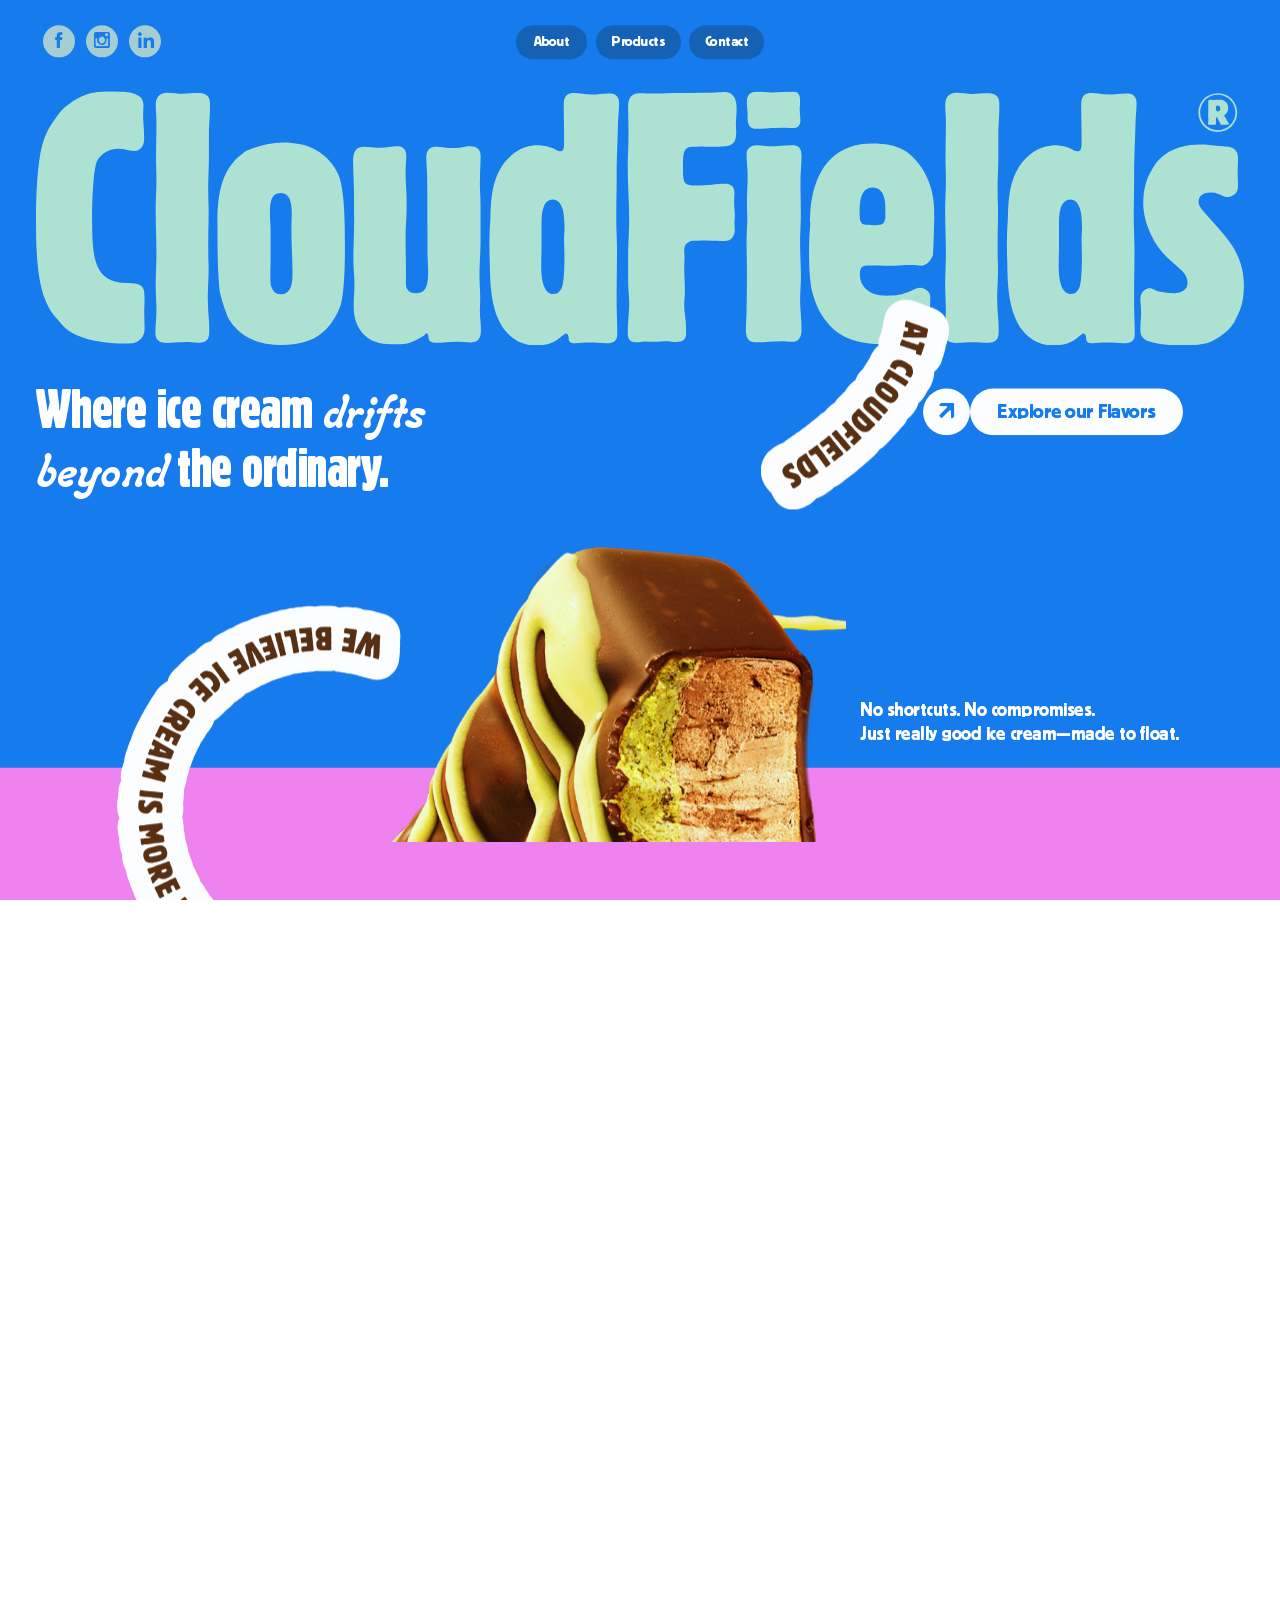
==== commit bd492325: "[update] create product page" ====
--- a/index.html
+++ b/index.html
@@ -83,7 +83,7 @@
 
 			<main id="main" class="site-main">
 				<section class="main-banner">
-					<div class="section-bg is-sticky" style="background-color: #167BED"></div>
+					<div class="section-bg is-sticky" style="background-color: var(--blue-color)"></div>
 					<div class="banner-item">
 						<div class="banner-logo">
 							<img src="assets/images/site-logo-big.svg" alt="Cloudfields">
@@ -679,7 +679,7 @@
 				</section>
 
 				<section class="about-sec">
-					<div class="section-bg is-sticky" style="background-color: #EE83EF"></div>
+					<div class="section-bg is-sticky" style="background-color: var(--pink-color)"></div>
 					<div class="container-fluid">
 						<div class="section-grid">
 							<div class="about-decor1 decor-reveal" data-scroll-start="top 75%"
@@ -1827,7 +1827,7 @@
 				</section>
 
 				<section class="belief-sec">
-					<div class="section-bg is-sticky" style="background-color: #4D0124"></div>
+					<div class="section-bg is-sticky" style="background-color: var(--purple-color)"></div>
 					<div class="container-fluid">
 						<div class="section-grid">
 							<div class="belief-decor1 decor-reveal" data-initial-x="500" data-initial-y="-100"
@@ -2774,7 +2774,7 @@
 				</section>
 
 				<section class="cloud-sec">
-					<div class="section-bg is-sticky" style="background-color: #F1FF4F"></div>
+					<div class="section-bg is-sticky" style="background-color: var(--yellow-color)"></div>
 					<div class="container-fluid">
 						<div class="cloud-decor1 decor-reveal">
 							<svg version="1.1" id="Layer_1" xmlns="http://www.w3.org/2000/svg"
@@ -4333,7 +4333,7 @@
 			</main>
 
 			<footer class="site-footer">
-				<div class="section-bg" style="background-color: #FF5001"></div>
+				<div class="section-bg" style="background-color: var(--orange-color)"></div>
 				<div class="container-fluid">
 					<div class="footer-top">
 						<div class="container-fluid">
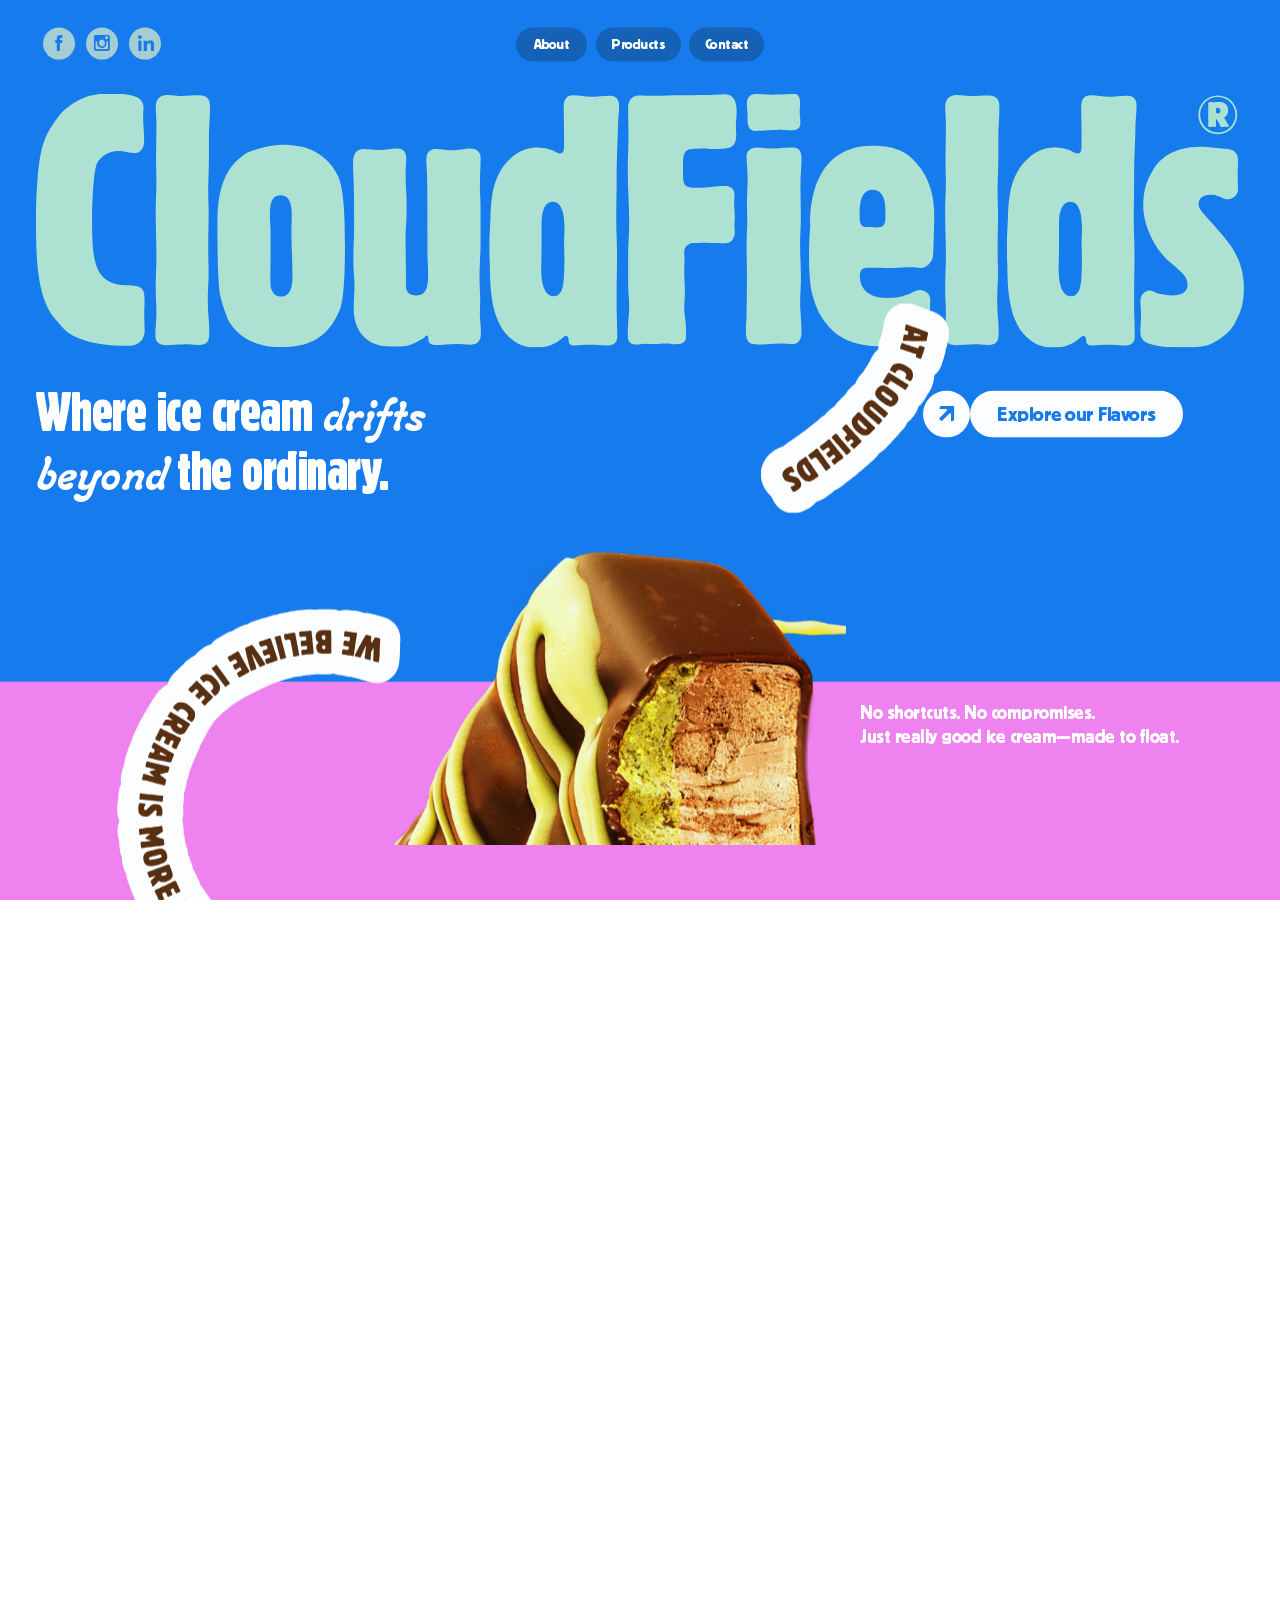
==== commit e8b2d9c7: "[edit] rename" ====
--- a/index.html
+++ b/index.html
@@ -83,7 +83,7 @@
 
 			<main id="main" class="site-main">
 				<section class="main-banner">
-					<div class="section-bg is-sticky" style="background-color: var(--blue-color)"></div>
+					<div class="section-bg is-sticky" style="background-color: #167BED"></div>
 					<div class="banner-item">
 						<div class="banner-logo">
 							<img src="assets/images/site-logo-big.svg" alt="Cloudfields">
@@ -111,9 +111,9 @@
 									xmlns:xlink="http://www.w3.org/1999/xlink" x="0px" y="0px" viewBox="0 0 264.5 295"
 									style="enable-background:new 0 0 264.5 295;" xml:space="preserve">
 									<defs>
-										<mask id="revealMask">
-											<rect width="100%" height="100%" fill="black" />
-											<circle id="revealBrush" r="45" fill="white" cx="235" cy="10" />
+										<mask id="revealMask" maskUnits="userSpaceOnUse" maskContentUnits="userSpaceOnUse" x="0" y="0" width="264.5" height="295">
+											<rect x="0" y="0" width="264.5" height="295" fill="black" />
+											<path id="revealBrush" fill="none" stroke="white" stroke-width="150" stroke-linecap="round" stroke-linejoin="round" d="M215.6,0.2c0,0-12.9,161.2-214.5,264" />
 										</mask>
 									</defs>
 									<g>
@@ -257,8 +257,6 @@
 										</g>
 									</g>
 								</svg>
-
-								<!-- <img src="assets/images/hero-banner-decor1.svg" alt="banner decor top"> -->
 							</div>
 							<div class="banner-img">
 								<img src="assets/images/icecream-banner.png" alt="banner ice cream">
@@ -268,10 +266,9 @@
 									xmlns:xlink="http://www.w3.org/1999/xlink" x="0px" y="0px" viewBox="0 0 400.6 619.8"
 									style="enable-background:new 0 0 400.6 619.8;" xml:space="preserve">
 									<defs>
-										<mask id="revealMask2" maskUnits="userSpaceOnUse">
-											<rect width="100%" height="100%" fill="black" />
-											<circle id="revealBrush2" r="45" fill="white"
-												transform="matrix(1,0,0,1,435.31864,60.56725)" />
+										<mask id="revealMask2" maskUnits="userSpaceOnUse" maskContentUnits="userSpaceOnUse" x="0" y="0" width="400.6" height="619.8">
+											<rect x="0" y="0" width="400.6" height="619.8" fill="black" />
+											<path id="revealBrush2" fill="none" stroke="white" stroke-width="100" stroke-linecap="round" stroke-miterlimit="10" d="M358.3,13.7c0,0-171.3-54.1-293.8,75.5c0,0-181.5,210.3,76.5,380.4c0,0,74,39,108,93.1" />
 										</mask>
 									</defs>
 									<g>
@@ -672,6 +669,7 @@
 			c0.9-0.8,1.5-0.7,2.3,0.1c0.7,0.8,1.2,1.4,1.9,2.2c1.1,1.2,2.3,2.3,3.3,3.4l0.3,0.4c0.9,1,1.4,1.7,2.4,2.7c0.6,0.6,1,1,1.6,1.6
 			c1.2,1.4,0.2,2.3-0.7,3.1c-0.7,0.6-1.2,1-1.8,1.6c-0.5,0.4-0.8,0.8-1.2,1.2C284.4,576,283.5,576.8,282.5,575.8z" />
 										</g>
+										</g>
 								</svg>
 							</div>
 						</div>
@@ -679,7 +677,7 @@
 				</section>
 
 				<section class="about-sec">
-					<div class="section-bg is-sticky" style="background-color: var(--pink-color)"></div>
+					<div class="section-bg is-sticky" style="background-color: #EE83EF"></div>
 					<div class="container-fluid">
 						<div class="section-grid">
 							<div class="about-decor1 decor-reveal" data-scroll-start="top 75%"
@@ -687,8 +685,14 @@
 								<svg version="1.1" id="Layer_1" xmlns="http://www.w3.org/2000/svg"
 									xmlns:xlink="http://www.w3.org/1999/xlink" x="0px" y="0px" viewBox="0 0 317.9 553.1"
 									style="enable-background:new 0 0 317.9 553.1;" xml:space="preserve">
-									<g>
-										<path class="decor-bg" fill="#FCFDFF" d="M9,72.3c0.3,0.5,0.7,1,1.2,1.6c0.9,1.2,1.9,2.2,2.9,3.2c0.6,1.2,1.3,2.4,2.1,3.5c0.5,0.8,1,1.4,1.4,1.9
+									<defs>
+										<mask id="aboutDecor1" maskUnits="userSpaceOnUse" maskContentUnits="userSpaceOnUse" x="0" y="0" width="400.6" height="619.8">
+											<rect x="0" y="0" width="400.6" height="619.8" fill="black" />
+											<path id="aboutBrush1" fill="none" stroke="white" stroke-width="100" stroke-linecap="round" stroke-miterlimit="10" style="stroke-dasharray:9999;stroke-dashoffset:9999" d="M1.8,1.7c0,0,99.2,105.6,75.4,247.2c0,0-23.3,178.7,205.9,266.7" />
+										</mask>
+									</defs>
+									<g mask="url(#aboutDecor1)">
+										<path id="aboutPath1" class="decor-bg" fill="#FCFDFF" d="M9,72.3c0.3,0.5,0.7,1,1.2,1.6c0.9,1.2,1.9,2.2,2.9,3.2c0.6,1.2,1.3,2.4,2.1,3.5c0.5,0.8,1,1.4,1.4,1.9
 		c0.4,0.7,0.9,1.6,1.7,2.7c1.8,2.5,3.8,4.8,6.2,6.7c0.8,3.9,2.3,7.9,4.5,12c1.4,2.6,4.3,7.6,8.1,11.6c0.1,0.1,0.2,0.2,0.3,0.3
 		c0.3,2.6,0.9,5.3,1.9,7.9c0.3,0.7,0.5,1.3,0.8,2c0.1,0.2,0.2,0.4,0.2,0.5l0.1,0.3c0.2,0.6,0.4,1.3,0.7,2c0.5,1.4,1.2,2.8,1.9,4.1
 		c0.3,1.5,0.8,2.9,1.3,4.4c0.3,0.9,0.7,1.7,0.9,2.2c0.2,0.7,0.5,1.8,1,3c0.7,2,1.7,3.8,2.8,5.6c0,3.6,0.4,7.3,1.3,11.2
@@ -952,8 +956,14 @@
 								<svg version="1.1" id="Layer_1" xmlns="http://www.w3.org/2000/svg"
 									xmlns:xlink="http://www.w3.org/1999/xlink" x="0px" y="0px" viewBox="0 0 703.3 499.3"
 									style="enable-background:new 0 0 703.3 499.3;" xml:space="preserve">
-									<g>
-										<path class="decor-bg" fill="#FCFDFF" d="M244.9,169.9c-0.9,1.3-1.8,2.7-2.5,4.2c-0.4,0.8-0.8,1.6-1.1,2.3c-0.1,0.3-0.2,0.5-0.4,0.8
+									<defs>
+										<mask id="aboutDecor2" maskUnits="userSpaceOnUse" maskContentUnits="userSpaceOnUse" x="0" y="0" width="786.9" height="524.4">
+											<rect x="0" y="0" width="786.9" height="524.4" fill="black" />
+											<path id="aboutBrush2" fill="none" stroke="white" stroke-width="100" stroke-linecap="round" stroke-miterlimit="10" style="stroke-dasharray:9999;stroke-dashoffset:9999"  d="M0,421.9c0,0,190.1-1.1,254.2-178.1c0,0,24.7-119.3,106.9-184.2c0,0,151.4-127.2,324.3-2" />
+										</mask>
+									</defs>
+									<g mask="url(#aboutDecor2)" >
+										<path id="aboutPath2" class="decor-bg" fill="#FCFDFF" d="M244.9,169.9c-0.9,1.3-1.8,2.7-2.5,4.2c-0.4,0.8-0.8,1.6-1.1,2.3c-0.1,0.3-0.2,0.5-0.4,0.8
 		c-0.3,0.6-0.8,1.4-1.4,2.5c-0.5,1.1-1,2-1.4,3c-0.2,0.4-0.3,0.8-0.6,1.2l-0.7,1.4c-1.3,2.6-2.2,5.3-2.7,8c-1.6,2.2-3,4.7-4.1,7.5
 		c0,0-0.1,0.2-0.1,0.3c-0.3,0.7-0.6,1.5-0.8,2.2c-0.1,0.3-0.2,0.6-0.3,0.9l-0.1,0.3c-0.4,0.9-1,2.2-1.7,3.9
 		c-1.7,4.2-2.3,8.2-2.4,11.7c-2.5,3.6-4.5,7.8-5.8,12.3c-0.5,1.6-0.8,3-1.1,4c-0.2,0.8-0.3,1.3-0.4,1.6c0,0.1-0.1,0.2-0.1,0.2
@@ -1355,7 +1365,13 @@
 								<svg version="1.1" id="Layer_1" xmlns="http://www.w3.org/2000/svg"
 									xmlns:xlink="http://www.w3.org/1999/xlink" x="0px" y="0px" viewBox="0 0 624.2 649.3"
 									style="enable-background:new 0 0 624.2 649.3;" xml:space="preserve">
-									<g>
+									<defs>
+										<mask id="aboutDecor3" maskUnits="userSpaceOnUse" maskContentUnits="userSpaceOnUse" x="0" y="0" width="624.2" height="649.3">
+											<rect x="0" y="0" width="624.2" height="649.3" fill="black" />
+											<path id="aboutBrush3" fill="none" stroke="white" stroke-width="100" stroke-linecap="round" stroke-miterlimit="10" style="stroke-dasharray:9999;stroke-dashoffset:9999"  d="M450.2,2c0,0,169,125.4,77.4,333c0,0-49.6,133-228.8,163.3c0,0-64.3-0.7-108.4-2c0,0-115.1,0.3-188.3,113.3" />
+										</mask>
+									</defs>
+									<g mask="url(#aboutDecor3)" >
 										<path class="decor-bg" fill="#FCFDFF" d="M623,272.1l0-0.3c0.3-3.2,0.5-6.9-0.1-11c0.7-2.7,1.1-5.4,1.2-8.3c0-0.7,0-1.3,0-1.9c0-0.4,0-0.8,0-1.2
 		c0.1-0.8,0.1-2,0.2-3.4c0-1.3-0.1-2.6-0.2-3.9c0.1-1.2,0.2-2.4,0.2-3.6c0-1,0-1.8,0-2.6c0-0.4,0-0.9,0-1.4l0-0.1
 		c0-0.7,0.1-1.4,0.1-2.1c0-2.5-0.3-4.9-0.8-7.2c0.2-2,0.2-4.1,0.1-6.3l0-0.2c-0.1-0.8-0.1-1.6-0.2-2.3c0-0.3-0.1-0.6-0.1-1l0-0.3
@@ -1827,7 +1843,7 @@
 				</section>
 
 				<section class="belief-sec">
-					<div class="section-bg is-sticky" style="background-color: var(--purple-color)"></div>
+					<div class="section-bg is-sticky" style="background-color: #4D0124"></div>
 					<div class="container-fluid">
 						<div class="section-grid">
 							<div class="belief-decor1 decor-reveal" data-initial-x="500" data-initial-y="-100"
@@ -1836,7 +1852,13 @@
 									xmlns:xlink="http://www.w3.org/1999/xlink" x="0px" y="0px"
 									viewBox="0 0 601.6 1256.1" style="enable-background:new 0 0 601.6 1256.1;"
 									xml:space="preserve">
-									<g>
+									<defs>
+										<mask id="beliefDecor1" maskUnits="userSpaceOnUse" maskContentUnits="userSpaceOnUse" x="0" y="0" width="601.6" height="1256.1">
+											<rect x="0" y="0" width="601.6" height="1256.1" fill="black" />
+											<path id="beliefBrush1" fill="none" stroke="white" stroke-width="100" stroke-linecap="round" stroke-miterlimit="10" style="stroke-dasharray:9999;stroke-dashoffset:9999" d="M513.5,0.9c0,0-55.7,144.9-234.3,159.1c0,0-255.6-28.7-276.4,249.6c0,0-14.1,119.4,138.1,210c0,0,187.9,40.7,242.7,66.1c0,0,114.1,59.6,131.5,200.5c0,0,54.2,261.2-282.3,330.8" />
+										</mask>
+									</defs>
+									<g mask="url(#beliefDecor1)" >
 										<path class="decor-bg" fill="#FCFDFF" d="M601.1,958.2c0.3-3.5,0.3-7.7-0.6-12.3c0.8-2.9,1.2-6,1.1-9.2c0-0.9-0.1-1.8-0.1-2.5c0-0.7,0.1-1.6,0-2.6
 		c0-1.3-0.1-2.5-0.3-3.7c0.1-1.3,0.2-2.5,0.1-3.8c0-1.1-0.1-2.1-0.2-2.9c0-0.6,0-1.4,0-2.3c0-1.8-0.2-3.6-0.6-5.3
 		c0.2-1.9,0.2-3.9,0-5.9c-0.1-1.1-0.2-2-0.3-2.6c0-0.1,0-0.1,0-0.2c-0.1-1-0.1-1.9-0.2-3l0-0.5c-0.1-1.4-0.3-2.7-0.5-3.7
@@ -2697,7 +2719,13 @@
 								<svg version="1.1" id="Layer_1" xmlns="http://www.w3.org/2000/svg"
 									xmlns:xlink="http://www.w3.org/1999/xlink" x="0px" y="0px" viewBox="0 0 101.3 138.2"
 									style="enable-background:new 0 0 101.3 138.2;" xml:space="preserve">
-									<g>
+									<defs>
+										<mask id="aboutDecor4" maskUnits="userSpaceOnUse" maskContentUnits="userSpaceOnUse" x="0" y="0" width="101.3" height="138.2">
+											<rect x="0" y="0" width="101.3" height="138.2" fill="black" />
+											<path id="aboutBrush4" fill="none" stroke="white" stroke-width="100" stroke-linecap="round" stroke-miterlimit="10" style="stroke-dasharray:9999;stroke-dashoffset:9999"  d="M29.2,0.5 L2.4,130.8" />
+										</mask>
+									</defs>
+									<g mask="url(#aboutDecor4)" >
 										<path class="decor-bg" fill="#FCFDFF" d="M99.1,56.6c0.1-0.8,0.3-1.5,0.4-2.3c0.1-0.3,0.1-0.6,0.2-0.9l0.1-0.3c0.2-0.9,0.6-2.3,0.9-4.1
 		c1.8-9.7-0.8-17.2-3.2-21.8c-0.5-1-1.1-1.9-1.7-2.8c-3.6-5.2-8.6-9.2-15.4-12.1c-2.5-1.1-4.6-1.7-5.8-2.1c-0.2,0-0.3-0.1-0.5-0.1
 		l-0.4-0.2C73,9.5,72,9.1,70.7,8.6c-0.2-0.1-0.3-0.1-0.5-0.2c-1.5-0.5-2.7-0.9-3.4-1.1c-0.1,0-0.5-0.2-0.6-0.2C66.1,7.1,66,7,65.8,7
@@ -2774,14 +2802,20 @@
 				</section>
 
 				<section class="cloud-sec">
-					<div class="section-bg is-sticky" style="background-color: var(--yellow-color)"></div>
+					<div class="section-bg is-sticky" style="background-color: #F1FF4F"></div>
 					<div class="container-fluid">
 						<div class="cloud-decor1 decor-reveal">
 							<svg version="1.1" id="Layer_1" xmlns="http://www.w3.org/2000/svg"
 								xmlns:xlink="http://www.w3.org/1999/xlink" x="0px" y="0px" viewBox="0 0 392 371.8"
 								style="enable-background:new 0 0 392 371.8;" xml:space="preserve">
+								<defs>
+									<mask id="cloudDecor1" maskUnits="userSpaceOnUse" maskContentUnits="userSpaceOnUse" x="0" y="0" width="392" height="371.8">
+										<rect x="0" y="0" width="392" height="371.8" fill="black" />
+										<path id="cloudBrush1" fill="none" stroke="white" stroke-width="100" stroke-linecap="round" stroke-miterlimit="10" style="stroke-dasharray:9999;stroke-dashoffset:9999" d="M281.4,0.4c0,0,47.7,270.5-280.9,337.4" />
+									</mask>
+								</defs>
 								<g>
-									<path class="decor-bg" fill="#FCFDFF" d="M353.8,63.7c0.3-3.5,0.3-7.7-0.6-12.3c0.8-2.9,1.2-6,1.1-9.2c0-0.9-0.1-1.8-0.1-2.5c0-0.7,0.1-1.6,0-2.6
+									<path mask="url(#cloudDecor1)" class="decor-bg" fill="#FCFDFF" d="M353.8,63.7c0.3-3.5,0.3-7.7-0.6-12.3c0.8-2.9,1.2-6,1.1-9.2c0-0.9-0.1-1.8-0.1-2.5c0-0.7,0.1-1.6,0-2.6
 				c0-1.3-0.1-2.5-0.3-3.7c0.1-1.3,0.2-2.5,0.1-3.8c0-1.1-0.1-2.1-0.2-2.9c0-0.6,0-1.4,0-2.3c0-1.8-0.2-3.6-0.6-5.3
 				c0.2-1.9,0.2-3.9,0-5.9c-0.1-1.1-0.2-2-0.3-2.6c0-0.1,0-0.1,0-0.2c-0.1-1-0.1-1.9-0.2-3l0-0.5c-0.1-1.4-0.3-2.7-0.5-3.7
 				c0-0.3-0.1-0.6-0.1-0.9l0-0.1c0-0.6-0.1-1.7-0.2-3c-0.5-4.5-1.8-8.7-3.9-12.5c1.4-7.4-0.1-13.7-0.8-17.1l-0.1-0.4
@@ -3648,7 +3682,13 @@
 							<svg version="1.1" id="Layer_1" xmlns="http://www.w3.org/2000/svg"
 								xmlns:xlink="http://www.w3.org/1999/xlink" x="0px" y="0px" viewBox="0 0 677.9 625"
 								style="enable-background:new 0 0 677.9 625;" xml:space="preserve">
-								<g>
+								<defs>
+									<mask id="cloudDecor2" maskUnits="userSpaceOnUse" maskContentUnits="userSpaceOnUse" x="0" y="0" width="677.9" height="625">
+										<rect x="0" y="0" width="677.9" height="625" fill="black" />
+										<path id="cloudBrush2" fill="none" stroke="white" stroke-width="320" stroke-linecap="round" stroke-miterlimit="10" style="stroke-dasharray:9999;stroke-dashoffset:9999"  d="M767.8,2.4c-24,6.7-114.1,34.9-173.4,126.2c-45.1,69.3-48.5,138.3-48.2,166.6c-0.7,19.2-5.4,76.2-48.1,129.2c-37.3,46.2-83.1,64.1-102,70.3c0,0-187.8,66.9-300.5-47c0,0-198.5-174.6-15.3-407.2" />
+									</mask>
+								</defs>
+								<g mask="url(#cloudDecor2)" >
 									<path class="decor-bg" fill="#FCFDFF"
 										d="M509.3,213c0.5-1,0.9-1.8,1.1-2.5l0.1-0.3c0.3-0.4,0.6-1.1,1-1.9c0.8-1.4,1.3-2.7,1.6-3.5
 				c0.3-0.5,0.5-1,0.8-1.5c1.1-2.3,2-4.6,2.5-6.9c1.7-1.6,3.3-3.3,4.6-5.3c0.4-0.6,0.7-1.1,1.1-1.6l0.2-0.3c0.5-0.7,0.9-1.4,1.2-1.9
@@ -4333,7 +4373,7 @@
 			</main>
 
 			<footer class="site-footer">
-				<div class="section-bg" style="background-color: var(--orange-color)"></div>
+				<div class="section-bg" style="background-color: #FF5001"></div>
 				<div class="container-fluid">
 					<div class="footer-top">
 						<div class="container-fluid">
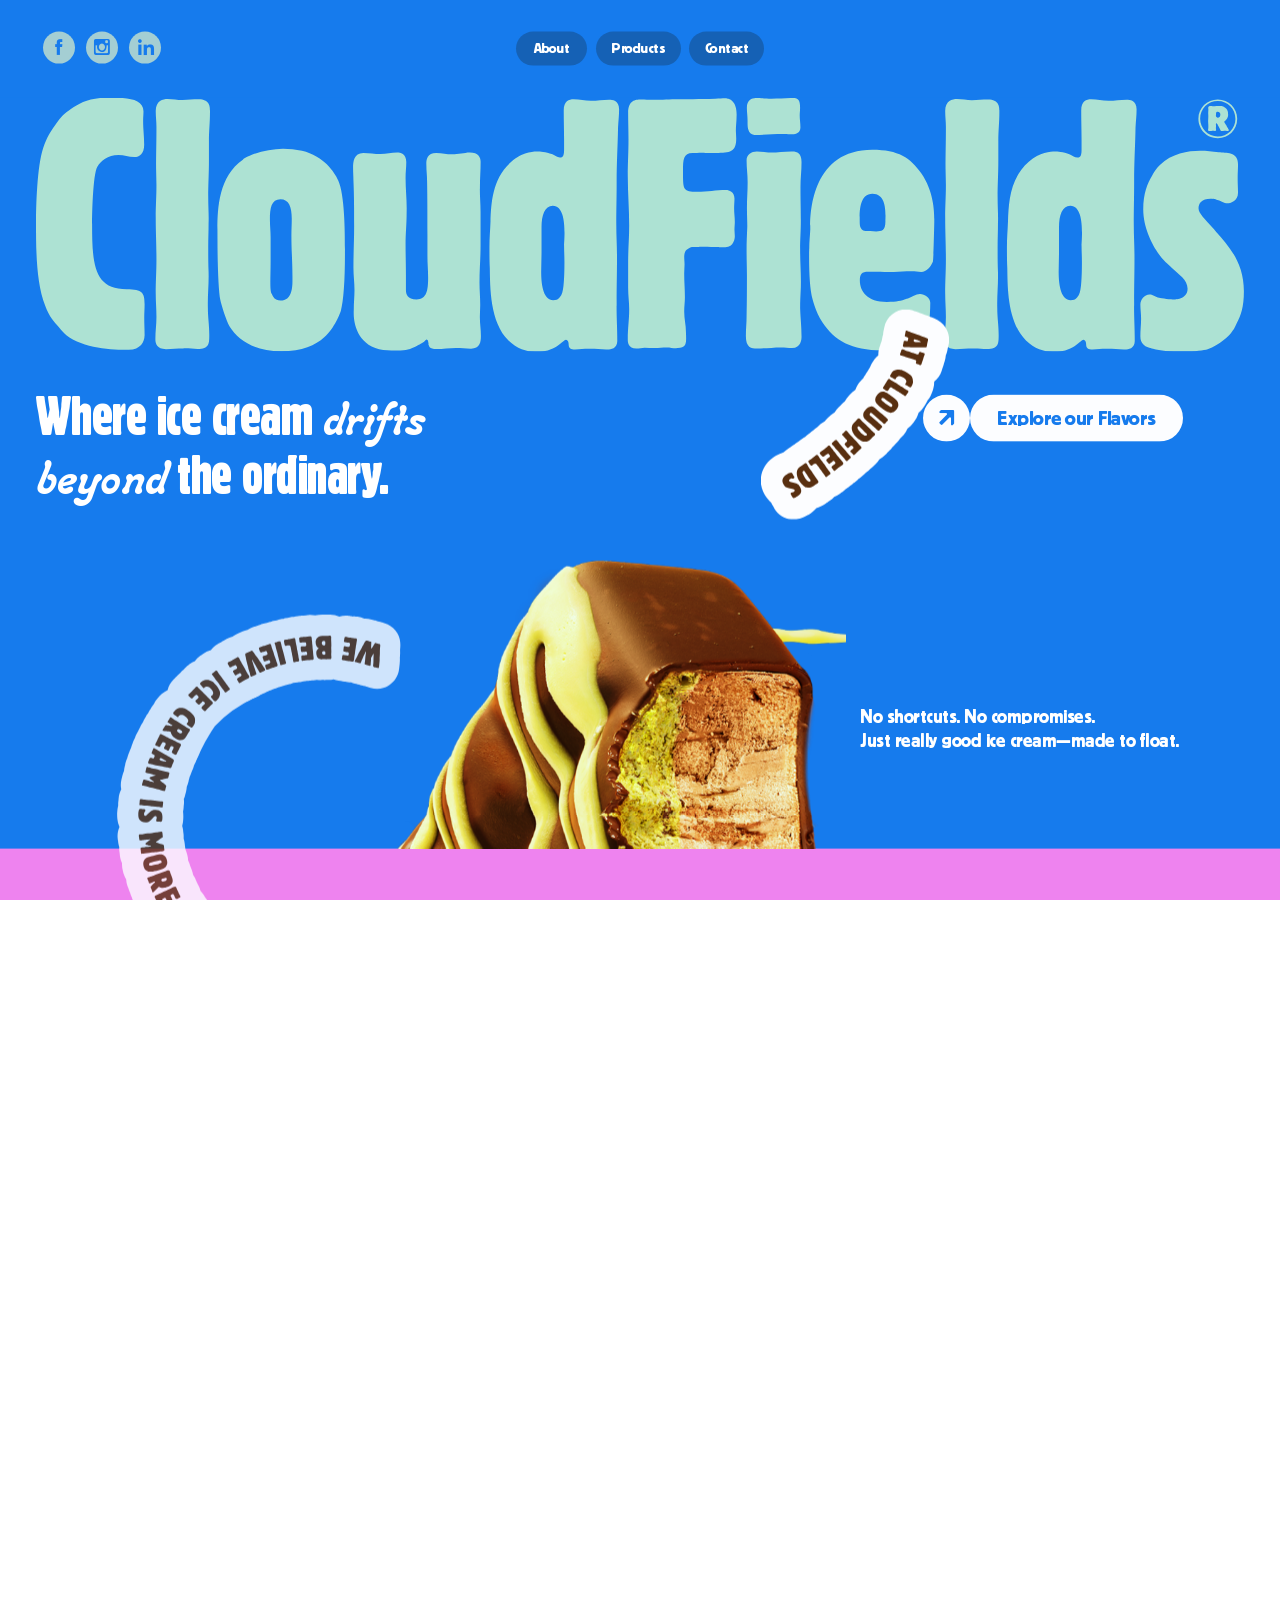
==== commit 8e08d3e6: "[edit] link pages" ====
--- a/index.html
+++ b/index.html
@@ -65,15 +65,15 @@
 							<button type="button" class="close nav_control"></button>
 							<ul class="main-menu">
 								<li class="menu-item">
-									<a href="#">About</a>
+									<a href="#about">About</a>
 								</li>
 
 								<li class="menu-item">
-									<a href="#">Products</a>
+									<a href="single-product.html">Products</a>
 								</li>
 
 								<li class="menu-item">
-									<a href="#">Contact</a>
+									<a href="contact-page.html">Contact</a>
 								</li>
 							</ul>
 						</nav>
@@ -676,7 +676,7 @@
 					</div>
 				</section>
 
-				<section class="about-sec">
+				<section class="about-sec" id="about-section">
 					<div class="section-bg is-sticky" style="background-color: #EE83EF"></div>
 					<div class="container-fluid">
 						<div class="section-grid">
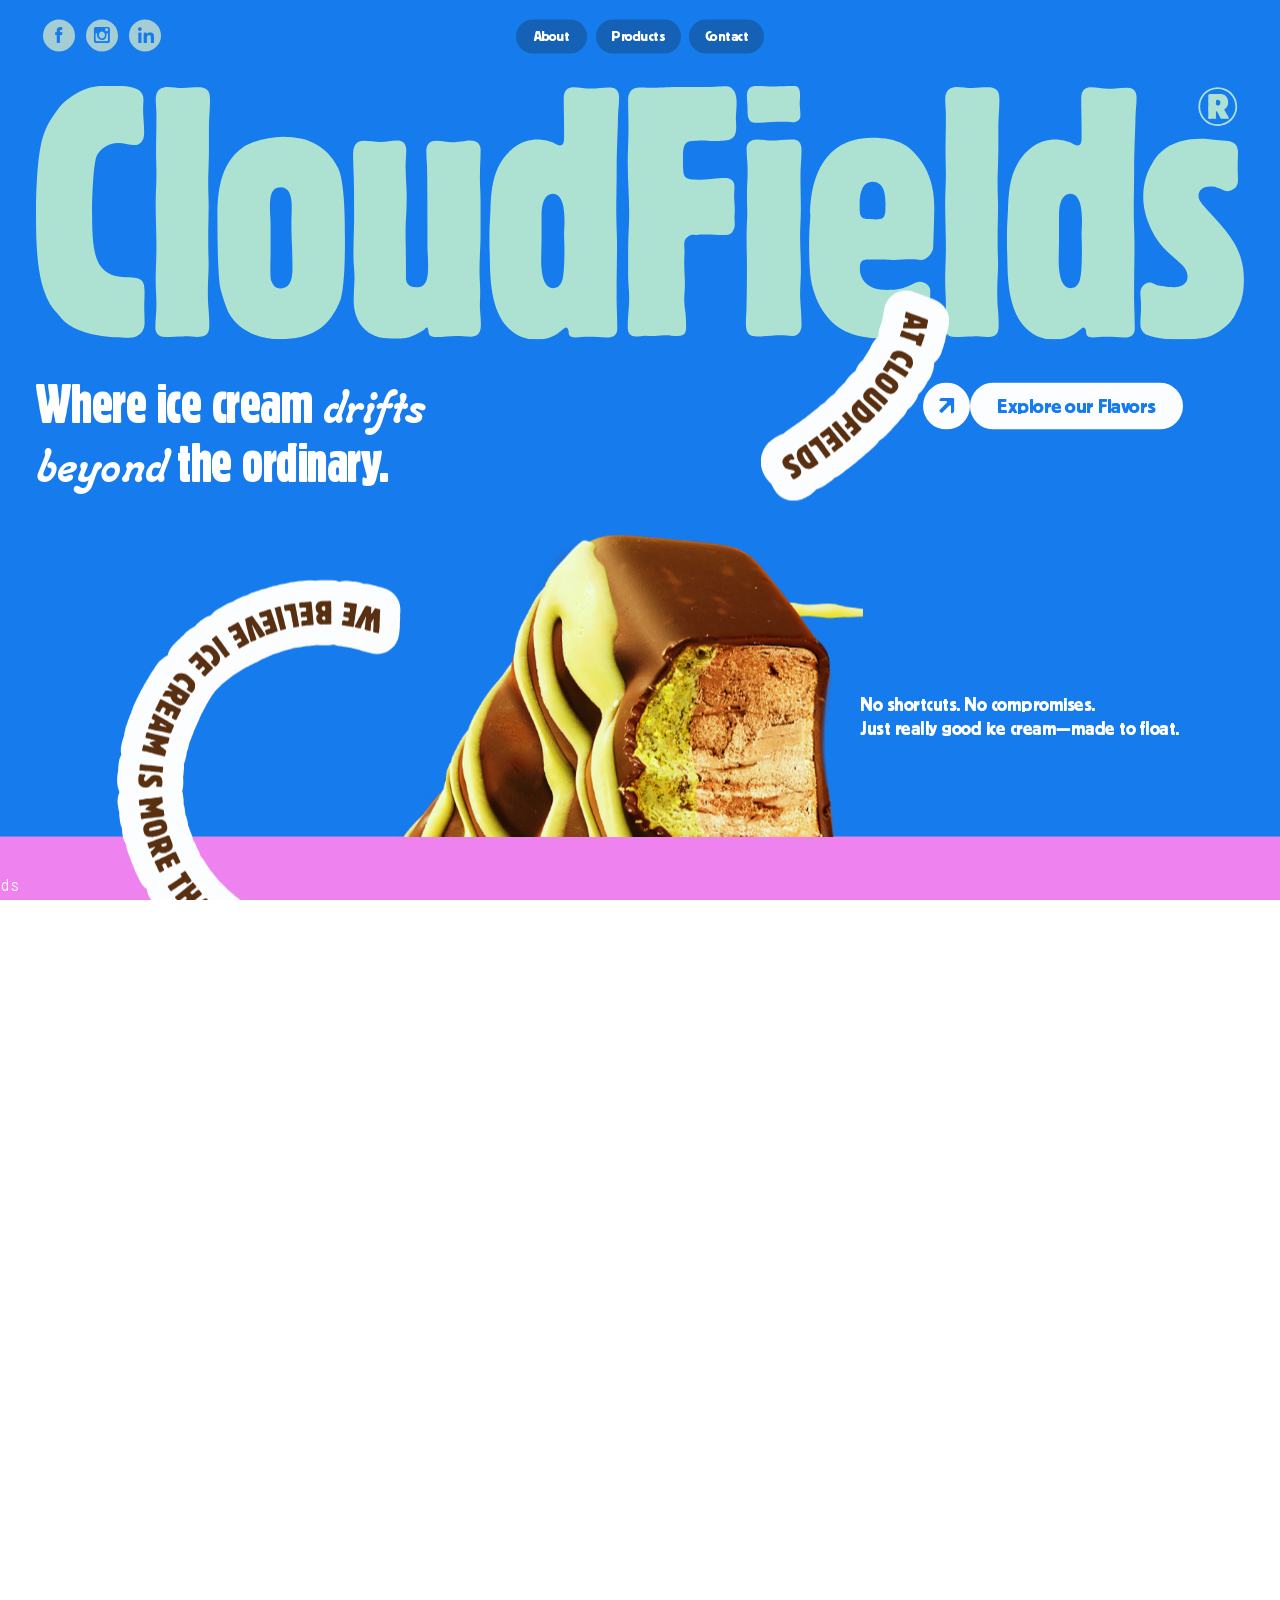
==== commit 1a34caf0: "[update] fix snake snimation timing" ====
--- a/index.html
+++ b/index.html
@@ -2814,8 +2814,8 @@
 										<path id="cloudBrush1" fill="none" stroke="white" stroke-width="100" stroke-linecap="round" stroke-miterlimit="10" style="stroke-dasharray:9999;stroke-dashoffset:9999" d="M281.4,0.4c0,0,47.7,270.5-280.9,337.4" />
 									</mask>
 								</defs>
-								<g>
-									<path mask="url(#cloudDecor1)" class="decor-bg" fill="#FCFDFF" d="M353.8,63.7c0.3-3.5,0.3-7.7-0.6-12.3c0.8-2.9,1.2-6,1.1-9.2c0-0.9-0.1-1.8-0.1-2.5c0-0.7,0.1-1.6,0-2.6
+								<g mask="url(#cloudDecor1)">
+									<path class="decor-bg" fill="#FCFDFF" d="M353.8,63.7c0.3-3.5,0.3-7.7-0.6-12.3c0.8-2.9,1.2-6,1.1-9.2c0-0.9-0.1-1.8-0.1-2.5c0-0.7,0.1-1.6,0-2.6
 				c0-1.3-0.1-2.5-0.3-3.7c0.1-1.3,0.2-2.5,0.1-3.8c0-1.1-0.1-2.1-0.2-2.9c0-0.6,0-1.4,0-2.3c0-1.8-0.2-3.6-0.6-5.3
 				c0.2-1.9,0.2-3.9,0-5.9c-0.1-1.1-0.2-2-0.3-2.6c0-0.1,0-0.1,0-0.2c-0.1-1-0.1-1.9-0.2-3l0-0.5c-0.1-1.4-0.3-2.7-0.5-3.7
 				c0-0.3-0.1-0.6-0.1-0.9l0-0.1c0-0.6-0.1-1.7-0.2-3c-0.5-4.5-1.8-8.7-3.9-12.5c1.4-7.4-0.1-13.7-0.8-17.1l-0.1-0.4
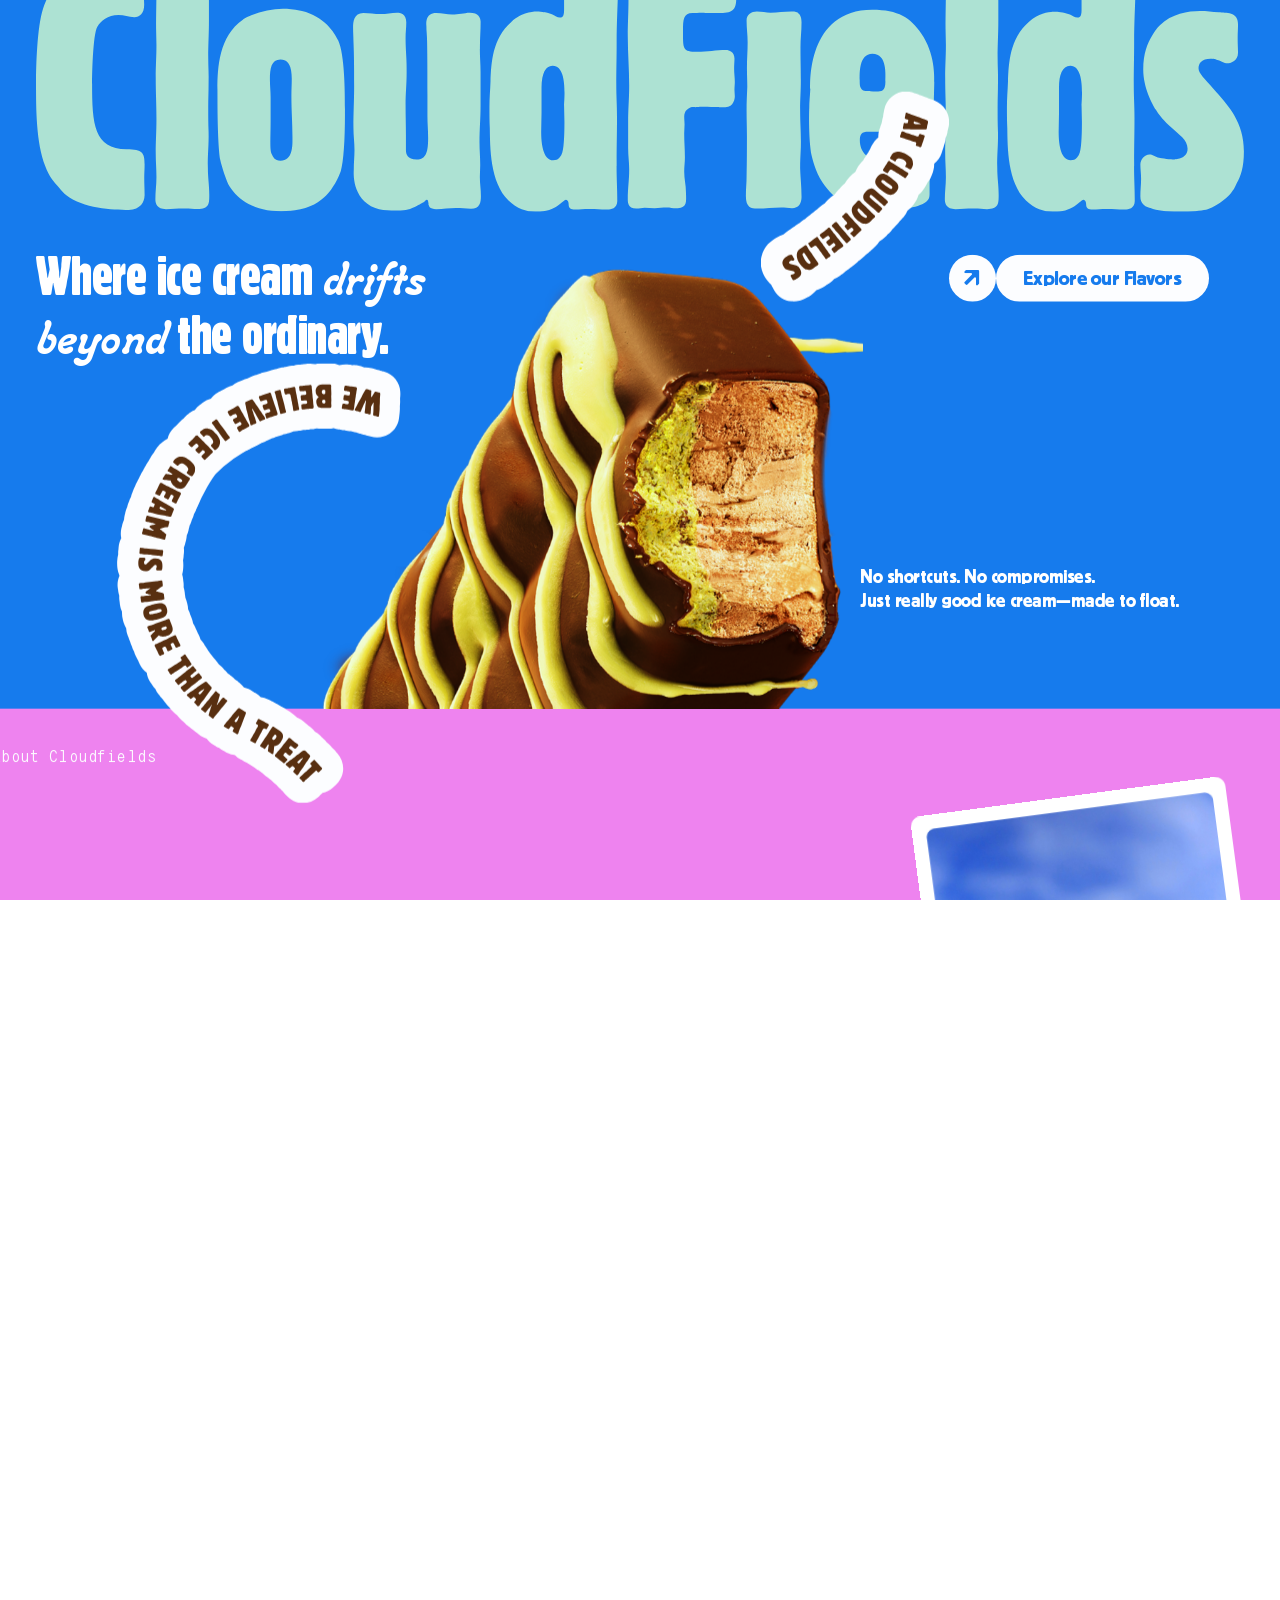
==== commit c817a76b: "[update] fix snake animation responsive" ====
--- a/index.html
+++ b/index.html
@@ -65,7 +65,7 @@
 							<button type="button" class="close nav_control"></button>
 							<ul class="main-menu">
 								<li class="menu-item">
-									<a href="#about">About</a>
+									<a href="#about-section">About</a>
 								</li>
 
 								<li class="menu-item">
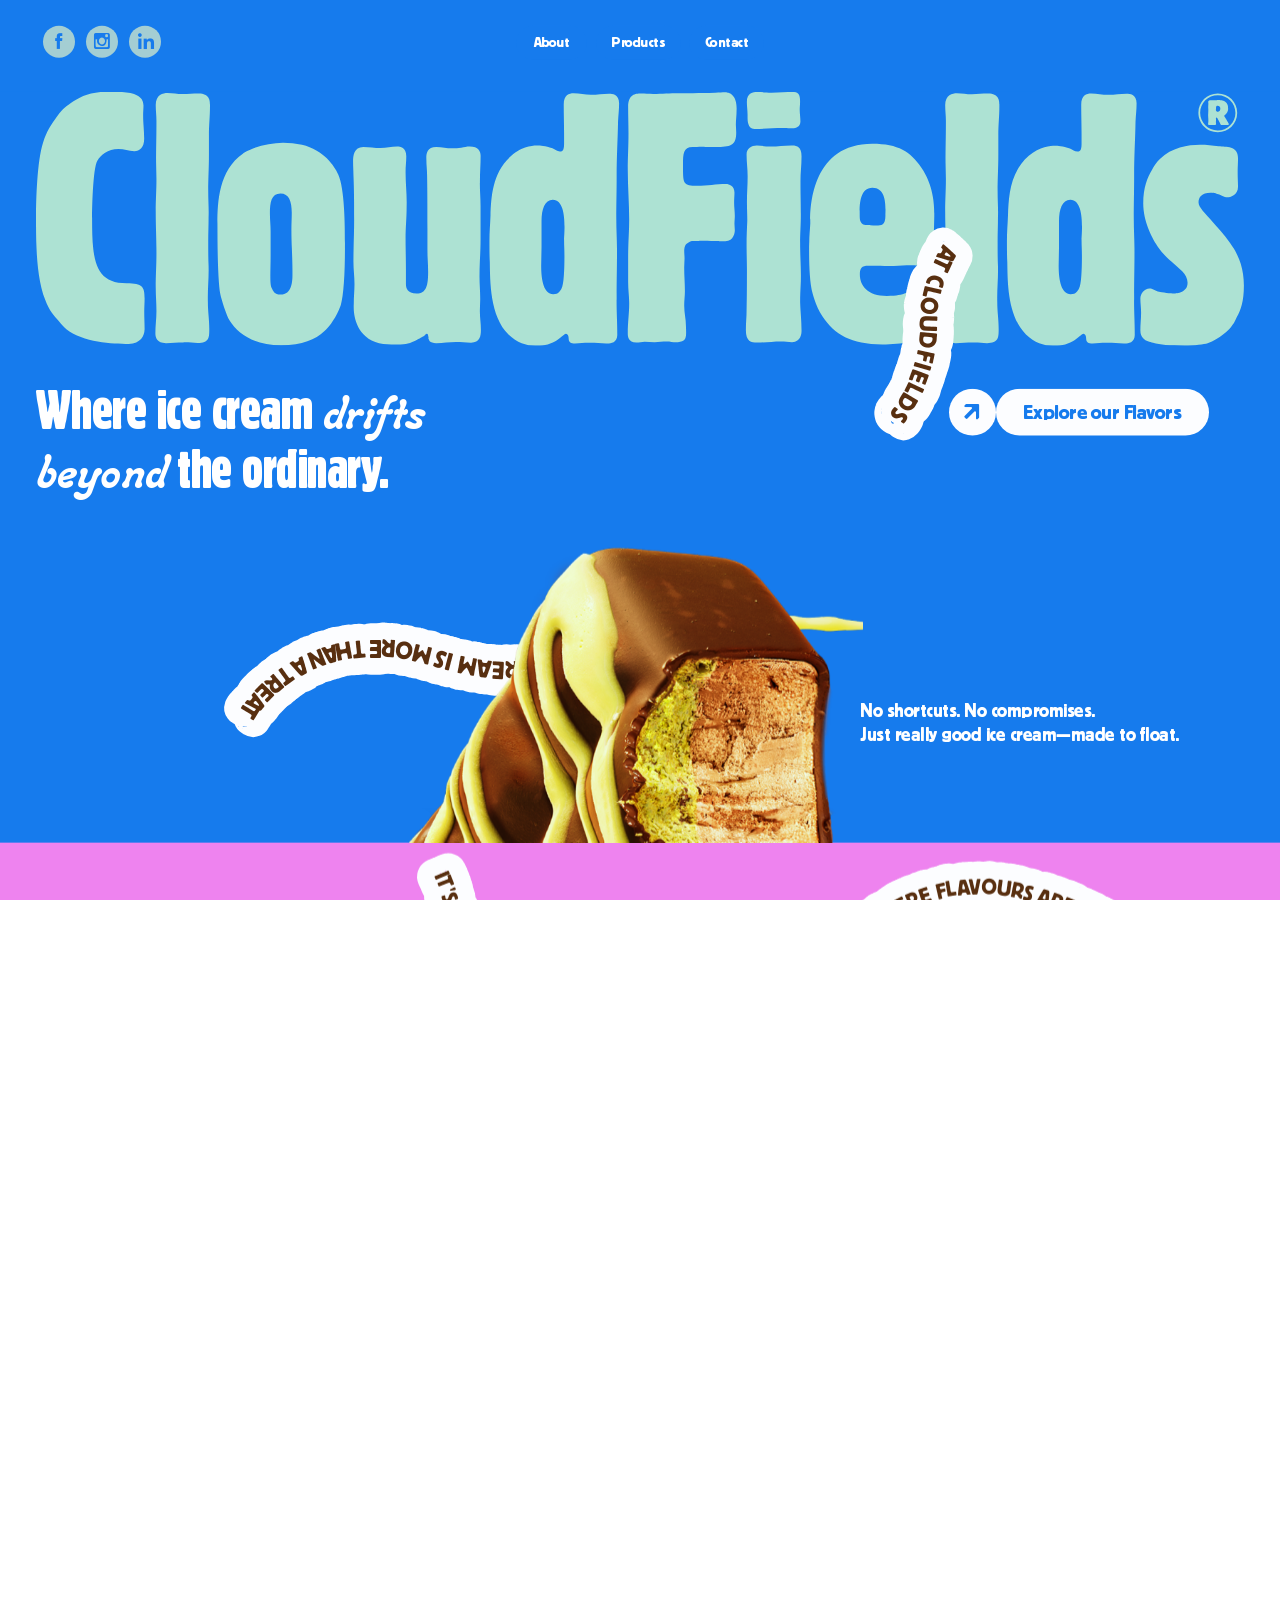
==== commit 96610cee: "manage files and mapping" ====
--- a/index.html
+++ b/index.html
@@ -14,7 +14,7 @@
 	<link rel="stylesheet" href="style.css">
 </head>
 
-<body class="home">
+<body class="home index-about">
 	<!-- no script styles for webaccessibility -->
 	<noscript>
 		<div>Javascript must be enabled for the correct page display</div>
@@ -65,11 +65,11 @@
 							<button type="button" class="close nav_control"></button>
 							<ul class="main-menu">
 								<li class="menu-item">
-									<a href="#about-section">About</a>
+									<a href="/markup/">About</a>
 								</li>
 
 								<li class="menu-item">
-									<a href="single-product.html">Products</a>
+									<a href="product-category.html">Products</a>
 								</li>
 
 								<li class="menu-item">
@@ -83,7 +83,7 @@
 
 			<main id="main" class="site-main">
 				<section class="main-banner">
-					<div class="section-bg is-sticky" style="background-color: #167BED"></div>
+					<div class="section-bg is-sticky" style="background-color: var(--blue-color)"></div>
 					<div class="banner-item">
 						<div class="banner-logo">
 							<img src="assets/images/site-logo-big.svg" alt="Cloudfields">
@@ -106,1718 +106,66 @@
 						</div>
 
 						<div class="banner-img-holder">
-							<div class="banner-decor-top">
-								<svg class="decor-svg" version="1.1" id="Layer_1" xmlns="http://www.w3.org/2000/svg"
-									xmlns:xlink="http://www.w3.org/1999/xlink" x="0px" y="0px" viewBox="0 0 264.5 295"
-									style="enable-background:new 0 0 264.5 295;" xml:space="preserve">
+							<div class="banner-decor-new">
+								<svg version="1.1" id="Layer_1" xmlns="http://www.w3.org/2000/svg" xmlns:xlink="http://www.w3.org/1999/xlink" x="0px" y="0px" viewBox="0 0 1216.9 1261" style="enable-background:new 0 0 1216.9 1261;" xml:space="preserve">
 									<defs>
-										<mask id="revealMask" maskUnits="userSpaceOnUse" maskContentUnits="userSpaceOnUse" x="0" y="0" width="264.5" height="295">
-											<rect x="0" y="0" width="264.5" height="295" fill="black" />
-											<path id="revealBrush" fill="none" stroke="white" stroke-width="150" stroke-linecap="round" stroke-linejoin="round" d="M215.6,0.2c0,0-12.9,161.2-214.5,264" />
-										</mask>
+										<!-- The curve path -->
+										<path id="banner-decor-new-path" fill="none" stroke="none" stroke-width="10" stroke-linecap="round" stroke-linejoin="round" stroke-miterlimit="10" d="M1211.9,5c0,0-152.6,57.5-152.6,224.5S846.5,485.6,846.5,485.6s-144.7,32.9-212.1,156.5 c0,0-82.1,127.5-284.5,70c0,0-178.1-73.1-297.5,75.6c0,0-86.9,121.2-25.6,266.4c0,0,23.6,47.3,88.9,88.4c0,0,107.2,51.1,124.3,113.4"/>
 									</defs>
-									<g>
-										<path mask="url(#revealMask)" id="motionPath" class="decor-bg" fill="#FCFDFF" d="M14.3,271.2c0.6,1.5,1.3,2.9,2.2,4.3c0.3,0.6,0.6,1.1,0.9,1.5c0.3,0.6,0.8,1.4,1.4,2.5
-		c5.2,8.7,13.9,14.2,24,15.2c11.2,1.1,19.5-3.9,23.4-6.2l0.4-0.2c4.5-2.7,8.2-5.9,11.2-9.4c4.1-1.2,8.1-3,11.9-5.6
-		c0.7-0.5,1.3-0.9,1.7-1.2c0.3-0.2,0.7-0.5,1-0.8c0.3-0.2,0.5-0.4,0.9-0.6c0.3-0.2,0.6-0.4,0.8-0.5c0.6-0.4,1.3-0.8,2-1.3
-		c2.6-1.7,4.8-3.7,6.7-5.9c2.5-1,5.1-2.3,7.7-4.2c0.7-0.5,1.3-0.9,1.7-1.3c0.6-0.4,1.4-0.9,2.3-1.5c1.4-1,2.7-2.2,3.9-3.4
-		c1.4-0.8,2.7-1.7,3.9-2.7c0.6-0.4,1-0.8,1.5-1.2l0.4-0.3c0.7-0.5,1.2-1,1.7-1.4c0.7-0.5,1.7-1.2,2.9-2.2c0.3-0.3,0.7-0.6,1-0.8
-		c0.7-0.5,1.8-1.2,3-2.2c1.5-1.2,2.9-2.5,4.1-3.8c1.2-0.8,2.3-1.6,3.4-2.5c0.9-0.8,1.7-1.5,2.1-1.9c0.1-0.1,0.2-0.1,0.3-0.2
-		c0.5-0.4,1.1-0.9,1.7-1.4c1-0.9,2-1.8,2.9-2.8c1.3-0.9,2.5-1.8,3.7-2.9c0.7-0.6,1.3-1.2,1.8-1.7c0.2-0.2,0.4-0.4,0.6-0.6
-		c0.5-0.4,1.3-1,2.2-1.9c0.9-0.8,1.6-1.5,2.4-2.2c0.3-0.3,0.6-0.6,1-0.9l1.1-1c2.4-2.2,4.5-4.7,6.1-7.4c3.2-1.9,6.2-4.2,9-7.1
-		c0.6-0.6,1.1-1.2,1.4-1.5c0.3-0.3,0.6-0.6,0.8-0.9c0.2-0.2,0.4-0.4,0.7-0.7c0.3-0.3,0.5-0.5,0.7-0.7c0.5-0.5,1.1-1,1.7-1.7
-		c1.4-1.4,2.7-3,3.7-4.5c1.5-1.2,2.9-2.5,4.1-4c0.6-0.7,1.1-1.3,1.5-1.8c0.5-0.5,1.3-1.3,2.1-2.2c0.9-1,1.7-2.1,2.5-3.2
-		c0.9-0.9,1.9-1.8,2.8-2.9c0.3-0.4,0.6-0.7,0.9-1.1c0.6-0.6,1.3-1.4,2.2-2.3c2.3-2.6,4-5.5,5.3-8.6c3.2-2.4,6.1-5.4,8.7-8.9l0.2-0.2
-		c2.5-3.4,5.2-7.7,6.8-13.4c3-2.3,5.6-5.2,7.7-8.7c0.4-0.7,0.8-1.3,1.1-1.9c0.4-0.6,1-1.4,1.5-2.3c0.9-1.4,1.6-2.8,2.2-4.2
-		c1.6-1.9,3-4.1,4.3-6.6l0.1-0.2c1.5-2.9,5-10.7,4.9-19.6c4.8-3.8,8.5-8.9,10.5-15.1c0.3-1,0.6-1.9,0.7-2.5c0-0.1,0.1-0.1,0.1-0.2
-		c0.3-0.9,0.7-1.8,1-2.9l0.1-0.4c0.5-1.4,0.8-2.6,1.1-3.6c0.1-0.3,0.2-0.6,0.2-0.9l0-0.1c0.2-0.6,0.6-1.6,1-2.8
-		c0.9-2.7,1.4-5.5,1.6-8.3c1-2.3,1.8-4.7,2.3-7.3l0-0.1c0.1-0.8,0.3-1.6,0.4-2.4c0.1-0.3,0.1-0.6,0.2-0.9l0.1-0.3
-		c0.2-0.9,0.6-2.3,1-4.1c1.9-9.7-0.6-17.2-3.1-21.8c-0.5-1-1.1-1.9-1.7-2.8c-3.6-5.2-8.5-9.2-15.3-12.2c-2.5-1.1-4.5-1.8-5.8-2.2
-		c-0.2,0-0.3-0.1-0.5-0.2l-0.4-0.2c-0.7-0.3-1.7-0.7-2.9-1.2c-0.2-0.1-0.3-0.1-0.5-0.2c-1.5-0.5-2.6-0.9-3.4-1.1
-		c-0.1,0-0.5-0.2-0.6-0.2c-0.1-0.1-0.3-0.1-0.4-0.2c-0.8-0.3-1.5-0.6-2.4-0.9c-1.3-0.5-2.4-0.8-3.1-1.1c-0.2-0.1-0.3-0.1-0.5-0.2
-		c-0.1,0-0.1,0-0.2-0.1c-0.2-0.1-0.4-0.1-0.5-0.2c-0.6-0.3-1.3-0.5-2-0.8c-1.5-0.6-2.6-1-3.4-1.2c0,0-0.1,0-0.1,0
-		c-1.6-0.6-3.9-1.5-6.9-2.1c-0.9-0.2-1.9-0.3-2.9-0.4c-16.2-1.6-30.8,9.4-33.9,25.7c-0.1,0.7-0.3,1.4-0.4,2.1c0,0.2-0.1,0.4-0.1,0.6
-		l-0.1,0.3c-0.1,0.7-0.3,1.3-0.4,2.1c-0.3,1.5-0.5,3-0.5,4.5c-0.5,1.4-0.9,2.9-1.2,4.4c-0.2,0.9-0.3,1.8-0.4,2.4
-		c-0.2,0.6-0.4,1.6-0.6,2.6c-0.4,0.9-0.8,1.9-1.1,2.9c-0.3,0.9-0.5,1.6-0.7,2.2c-0.3,0.7-0.7,1.7-1.1,2.9c-1.3,3.8-1.8,7.7-1.6,11.6
-		c-1.6,1.4-3.1,2.9-4.6,4.7c-0.6,0.7-1.2,1.5-1.8,2.3c-1.7,2.4-4.1,6.9-4.1,6.9c-0.6,1.1-1.1,2.3-1.5,3.4c-0.1,0.2-0.3,0.4-0.4,0.6
-		c-0.7,1.1-1.2,2.1-1.5,2.6l-1.7,2.7c-0.4,0.6-0.7,1.1-1.2,1.8c-0.4,0.6-0.7,1.1-1,1.6c-0.4,0.5-0.9,1.3-1.5,2.2
-		c-0.6,1-1.2,2-1.7,3.1c-2.1,1.9-4,4.1-5.8,6.5c-1.7,2.3-3.8,5.5-5.5,10c-2.7,1.8-5.5,4.2-8.3,7.3c-2.6,2.9-4.7,5.8-6.2,8.6
-		c-0.1,0.1-0.1,0.2-0.2,0.4c-1.4,1.1-2.9,2.3-4.3,3.7c-1.2,1.2-2.1,2.2-2.7,3c-0.4,0.4-0.9,0.9-1.5,1.4c-2.3,2.3-4.2,4.7-5.8,7.1
-		c-2.1,1.2-4,2.6-5.8,4.2c-0.8,0.7-1.4,1.3-1.8,1.8c-0.5,0.4-1.2,1-2,1.7c-1.7,1.5-3.1,3.2-4.4,4.9c-1.9,1.1-3.8,2.4-5.5,3.8
-		c-0.9,0.8-1.7,1.5-2.2,2c-0.5,0.3-1,0.8-1.6,1.3c-0.7,0.6-1.4,1.2-2,1.9c-1,0.6-1.9,1.3-2.8,2c-0.8,0.6-1.4,1.2-2,1.7l-2.9,2.3
-		c-0.5,0.4-1,0.8-1.4,1.2l0,0c-0.5,0.4-1.4,1-2.4,1.8l-0.6,0.5c-0.5,0.4-1.1,0.8-1.7,1.3c-0.8,0.6-1.5,1.3-2.2,2
-		c-0.8,0.5-1.7,1-2.5,1.6c-1.1,0.8-1.9,1.4-2.4,1.8l0,0l-2.5,1.8c-0.5,0.4-1.1,0.7-1.8,1.2c-0.5,0.4-1,0.8-1.5,1.1
-		c-0.5,0.3-1.3,0.8-2.2,1.5c-0.9,0.6-1.7,1.3-2.5,2c-1,0.5-1.9,1.1-2.9,1.7c-1.4,0.9-2.5,1.8-3.3,2.4c-0.5,0.3-1.1,0.7-1.7,1.1
-		c-2.7,1.8-5.1,3.7-7.2,5.7c-3.5,1.1-7,2.6-10.5,4.7c-2.5,1.5-7.4,4.7-11.1,8.7c-0.3,0.3-0.5,0.6-0.8,0.9c-2.2,2.6-5.2,6.8-7.3,12.4
-		c0,0,0,0.1,0,0.1c-6.1,16.9,1.6,29.7,4.1,33.9C8.6,265.4,11.2,268.6,14.3,271.2z" />
-										<g>
-											<g>
-												<g mask="url(#revealMask)">
-													<path class="decor-text" fill="#582F10" d="M199.1,51c0.2-1.1,0.5-1.9,0.7-3c0.2-0.9,0.2-1.6,0.4-2.5c0.3-1.7,1.5-1.2,2-1.2c0.4,0,3,0.4,3.5,0.1
-					c0.3-0.2,0.1-0.1,0.3-0.3c0.1-0.1,0.4-1.8,0.6-2.9c0.3-1.8-0.2-1.7-1.1-2.1c-0.4-0.1-3-0.7-3.3-1.1c-0.4-0.4-0.5-0.7-0.3-1.5
-					c0.2-0.9,0.3-1.5,0.5-2.3c0.2-0.9,0.3-1.9,0.5-2.8c0.2-0.8,0.4-1.7,1.7-1.5c0.4,0.1,1.2,0.4,2.1,0.8c1.2,0.4,1.9,0.6,3.1,1.1
-					c1,0.4,1.7,0.7,2.8,1.1c1.5,0.6,2.5,0.8,4,1.4c1.5,0.5,2.4,1,3.9,1.5c1,0.3,1.8,0.5,2.9,0.9c1.2,0.5,2.1,0.9,3.3,1.4
-					c1.9,0.7,3.2,1,5,1.8c1.2,0.5,2.3,1.1,2.6,1.6c0.3,0.5,0.3,1.1,0.1,2.1c-0.3,1.6-0.7,2.6-1,4.2c-0.2,1.2-0.4,2.4-0.6,3.5l0,0.2
-					c-0.2,1.2-0.5,1.5-1.4,1.8c-0.1,0.1-0.5,0.1-0.6,0.1c0,0-4.4,0-4.5,0c-1.5-0.1-2.6-0.2-4.1-0.2c-1.9,0-3.1,0-5,0
-					c-1.5,0-2.6,0.1-4.1,0c-1.9-0.1-3.3-0.3-5.2-0.4c-2.9-0.1-6.6,0.1-7.2,0C200.6,52.9,198.9,52.4,199.1,51z M221.8,45.9
-					c0.8,0,1.7,0.1,1.9,0.1c0.3,0,0.6-0.2,0.6-0.4c0-0.1-0.2-0.4-0.4-0.5c-0.2-0.1-1.6-0.7-1.9-0.8c-0.5-0.2-0.9-0.5-1.5-0.7
-					c-0.4-0.1-3.9-1.4-4.3-1.4c-1.4-0.3-1.7,0.4-1.8,1.1c-0.1,0.6-0.3,1.8,1.3,2.1C218.2,46,221.1,45.9,221.8,45.9z" />
-													<path class="decor-text" fill="#582F10" d="M217.4,74.5c0.1-0.4,0.3-0.7,0.4-1.2c0.4-1.3,0-1.9-1.8-2.5c-1.5-0.5-2.6-0.7-4.1-1.2
-					c-1.8-0.6-3-1.1-4.9-1.7c-1.6-0.5-2.8-0.8-4.5-1.4c-0.9-0.3-1.9-0.7-2.8-1c-0.8-0.3-1.4-0.5-2.2-0.6c-0.5-0.1-0.8-0.1-1.3-0.3
-					c-1.4-0.5-1.1-1.8-1-2.2c0.2-0.5,0.3-0.9,0.6-1.4c0.3-0.7,0.5-1.2,0.7-2c0.2-0.6,0.3-1.1,0.5-1.8c0.3-0.9,0.8-1.5,2.3-1
-					c1.5,0.5,2.4,1,3.8,1.5c1.4,0.5,2.4,0.6,3.8,1.1c1.6,0.5,2.7,1.1,4.3,1.7c1.2,0.4,2,0.5,3.2,0.9c2.8,0.8,4.8,2.3,6.2,1.6
-					c0.3-0.1,0.3-0.3,0.4-0.3c0.3-0.3,0.5-0.8,0.5-1.1c0.1-0.4,0.2-0.6,0.3-0.9c0.4-1.2,1.3-1.2,1.8-1.1c1.1,0.4,1.9,0.7,3,1.1
-					c0.8,0.3,1.3,0.3,2.1,0.6c1.1,0.4,1.4,0.9,1,2.1c-0.3,1-0.7,1.7-1,2.7c-0.5,1.5-0.9,3.1-1.4,4.6l-0.2,0.5
-					c-0.4,1.2-0.8,2.1-1.2,3.4c-0.3,0.8-0.4,1.4-0.6,2.2c-0.6,1.7-1.9,1.3-3,0.9c-0.9-0.3-1.5-0.5-2.3-0.8c-0.6-0.2-1-0.3-1.6-0.5
-					C218.2,76.3,217,75.9,217.4,74.5z" />
-													<path class="decor-text" fill="#582F10" d="M206.7,107.9c-1.2-0.6-2-1-3.1-1.6c-0.2-0.1-1.7-0.8-0.9-2.2c0.3-0.5,0.7-0.8,1-1.3
-					c0.1-0.2,0.4-2.2,0.3-2.6c-0.3-1.9-2.5-3.6-5.5-5.1c-2.5-1.3-4.6-1.6-6.1-1c-0.2,0.1-2.2,1-2.7,2.1c-0.2,0.4-0.2,0.8-0.4,1.2
-					c0,0.1-0.4,0.5-1,0.6c-0.3,0-0.6-0.1-1.1-0.3c-0.8-0.4-1.3-0.8-2-1.2c-1-0.5-1.8-0.8-2.9-1.4c-1.7-0.9-1-2.3-0.8-2.8
-					c0.2-0.3,1.8-3.1,1.9-3.3c0.1-0.1,1.6-2.1,3.2-3c1.4-0.8,3-1.1,3.5-1.2c0.3-0.1,1.4-0.3,1.7-0.3c0.2,0,3.5,0,5.3,0.5
-					c0.9,0.2,2.2,0.9,3,1.3c1.3,0.6,2.3,0.9,3.6,1.6c3.2,1.6,5.8,4,6.6,4.8c0.3,0.4,2.1,2.2,2.6,4.8c0.1,0.3,0.5,3.8,0.5,4.1
-					c0,1.7-0.9,4.2-1.6,5.5l-0.2,0.3c-0.5,1-1.2,2.7-2.9,1.8C208,108.7,207.5,108.3,206.7,107.9z" />
-													<path class="decor-text" fill="#582F10" d="M172.4,111.7L172.4,111.7c-0.5-0.3-1.9-0.9-1-2.4c0.5-0.8,0.9-1.2,1.3-1.9c0.4-0.7,0.7-1.2,1.1-1.9
-					c0.4-0.7,0.7-1.1,1.1-1.7l1.9-3c0.5-0.9,0.8-1.5,1.4-2.4c0.9-1.4,2-0.9,2.5-0.5l0.3,0.2c1.5,0.9,2.4,1.7,3.9,2.6
-					c1.6,1,2.8,1.6,4.4,2.6c1.3,0.8,2,1.5,3.3,2.3c1,0.6,1.7,1,2.7,1.6c0.6,0.4,1.2,0.9,1.9,1.3c1,0.6,1.8,1,2.8,1.6
-					c1,0.7,1.6,1.2,2.6,1.8c1,0.6,2.1,1.2,3.1,1.8l0.2,0.1c0.4,0.2,1.7,1,0.7,2.5c-0.4,0.7-0.9,1.2-1.4,1.9
-					c-0.4,0.7-0.8,1.5-1.3,2.2c-0.4,0.7-1.1,1.7-2.2,1c-0.5-0.3-0.8-0.6-1.3-1c-1.1-0.8-1.8-1.3-2.9-2c-1.1-0.7-1.9-1-3-1.7
-					c-0.8-0.5-1.5-1.1-2.4-1.6c-0.6-0.4-1.4-0.7-2-1.1c-1.2-0.7-1.9-1.3-3.1-2c-0.7-0.4-1.3-0.7-2-1.2c-0.3-0.2-0.7-0.5-1-0.7
-					c-2.1-1.3-3.2,0.1-3.7,0.8c-0.4,0.7-0.7,1.1-1.1,1.8c-0.2,0.3-0.3,0.6-0.5,0.9c-0.2,0.4-0.6,0.8-1.2,0.9c-0.8,0.2-3-1.3-3.5-1.6
-					C173.4,112.4,173,112.1,172.4,111.7z" />
-													<path class="decor-text" fill="#582F10" d="M163.1,133.1c-0.2-0.1-1.3-1.4-1.9-2.5c-0.7-1.3-1.1-3.1-0.9-4.6c0.1-0.3,0.2-0.8,0.4-1.6
-					c0.5-1.6,1-2.4,1.9-3.7c1.6-2.2,4.6-5.3,8.5-5.2c1.3,0,3.8,0.9,4.7,1.3c0.8,0.4,3.4,2,4.1,2.5c1,0.8,1.7,1.4,2.7,2.1
-					c0.8,0.6,1.4,1,2.1,1.5c5.4,4,8,6.4,8.1,10.8c0,2.3-0.4,3.7-2.4,6.5l-0.2,0.2c-1,1.3-2.1,2.6-3.6,3.3c-0.8,0.4-3.4,1.3-4.3,1.4
-					c-2.6,0.2-6.1-1.4-10.1-4.3C167.2,137.1,165.3,135.9,163.1,133.1z M176.6,133.3c0.7,0.4,1.1,0.9,1.8,1.4c0.6,0.4,2.8,1.9,3.6,2
-					c0.6,0.1,1.4,0.1,2-0.7c0.1-0.1,0.1-0.2,0.1-0.3c0.2-0.3,0.2-0.6,0.3-0.9c0-1.1-0.7-1.9-2-2.9c-1-0.8-1.8-1.2-2.9-2
-					c-2-1.5-3.4-2.6-5.4-4.1c-0.9-0.7-3.4-2.7-4.8-0.8c-1.3,1.7,0.3,3,1.3,3.8c0.6,0.5,1.1,0.8,1.8,1.3c0.9,0.7,1.4,1.3,2.4,2
-					C175.5,132.5,176,132.8,176.6,133.3z" />
-													<path class="decor-text" fill="#582F10" d="M162.2,168.3c-0.9-0.9-1.6-1.5-2.6-2.4c-1-0.9-1.8-1.4-2.8-2.3c-1.3-1.1-2.1-2-3.4-3.1
-					c-1.7-1.4-2.9-2.4-4.5-3.8c-0.8-0.7-1.3-1.2-2.1-2c-0.5-0.5-4.1-3-3.2-8c0.1-0.6,0.4-1.9,1.1-3.1c0.7-1.3,2.5-3.3,2.6-3.4
-					c2-2.3,3.7-3,5.2-3.5c1-0.3,1.5-0.4,2.2-0.5c0.6,0,1.5,0.2,2,0.3c1.2,0.4,3,1.7,3.9,2.4c1.5,1.3,2.4,2.3,3.9,3.6
-					c2,1.8,3.6,2.9,5.6,4.6c1.2,1,2,1.8,3.1,2.8c1.3,1.1,2.2,1.9,3.5,3c1.5,1.3,2.2,2,1.2,3.2c-0.7,0.9-1.4,1.3-2.1,2.1
-					c-0.4,0.5-0.6,0.8-1,1.3c-0.7,0.8-1.5,1.8-2.7,0.7c-1.1-1-1.8-1.8-2.9-2.7c-0.7-0.6-1.1-0.9-1.8-1.5c-0.6-0.5-1-0.9-1.6-1.4
-					l-1.1-1c-1.1-1-2.1-2-3.2-2.9c-0.9-0.7-1.4-1.2-2.3-1.9c-0.9-0.7-1.7-1.5-2.5-2.2l-0.1-0.1c-0.8-0.7-2.3-2-3.6-0.6
-					c-0.3,0.4-0.5,0.9-0.5,1c-0.2,1.4,0.5,2.1,2.1,3.4c1.8,1.5,3,2.7,4.8,4.2c1.5,1.3,2.7,2.1,4.2,3.4c1.3,1.2,2.1,2,3.5,3.2
-					c0.5,0.4,1,0.8,1.4,1.2c0.8,0.7,2.7,1.9,1.3,3.4c-0.7,0.8-1.3,1.3-2,2.1c-0.6,0.7-0.9,1.2-1.6,1.9c-1,1.1-2.1,0.2-2.3,0
-					C163.1,169.2,162.8,168.8,162.2,168.3z" />
-													<path class="decor-text" fill="#582F10" d="M128,162.9c0.5-1.2,1.2-2.5,3.1-4.3c0.6-0.6,1.1-1,1.8-1.7c1-1,1.5-1.8,2.4-2.8c1-1,2.1-2,3.6-0.5
-					c1.2,1.2,1.9,2.2,3.1,3.4c1.9,1.9,3.5,3.1,5.4,5c0.8,0.8,1.2,1.3,2,2.1c1.3,1.4,2.4,2.2,3.7,3.5c1.2,1.2,1.9,2,3.1,3.2
-					c1,1,1.8,1.6,2.8,2.5c1.5,1.5,1.5,2.4,0.5,3.4c-0.9,0.9-1.5,1.5-2.4,2.3c-0.9,0.9-1.5,1.5-2.3,2.4c-0.3,0.3-0.5,0.6-0.7,0.8
-					c-3.1,3.2-5.6,3.7-8.5,3.5c-0.5,0-1.8-0.2-3.2-0.6c-4.2-1.4-8.7-6-9-6.2C130.4,176.1,125.6,169.2,128,162.9z M142,174.7
-					c0.9,0.8,4.6,4,6.4,1.9c0.1-0.1,0.3-0.3,0.3-0.5c0.3-0.9-0.5-1.7-0.9-2.1c-1.3-1.3-2.3-2-3.5-3.3c-0.9-0.9-1.4-1.5-2.2-2.3
-					c-0.7-0.7-1.3-1.1-1.9-1.7c-0.5-0.5-0.8-0.8-1.2-1.3c-0.7-0.7-1.9-1.9-3.1-0.7c-1.2,1.3,0.1,3.1,0.1,3.2
-					c0.4,0.7,3.3,4.3,3.9,4.9C140.5,173.5,141.1,174,142,174.7z" />
-													<path class="decor-text" fill="#582F10" d="M126,198.1c0.3-0.3,0.7-0.5,1-0.8l1-0.9c0.5-0.4,0.9-0.7,1.3-1.2l0.1-0.1c0.8-0.8,0.6-1.4,0.2-1.8l-0.7-0.7
-					c-0.3-0.4-0.5-0.7-0.9-1c-1-1.1-2.1,0-2.3,0.1c-0.4,0.3-0.7,0.7-1.1,1c-0.3,0.3-0.5,0.4-0.8,0.6c-0.2,0.3-0.5,0.6-0.8,0.8
-					c-1,0.8-1.8,0.3-2.1-0.1c-0.3-0.4-0.5-0.7-0.8-1.1l-0.6-0.7c-1.8-1.9-3-2.9-1.3-4.4c0.7-0.7,1.4-1,2.1-1.7
-					c1.4-1.2,0.4-2.4,0.1-2.8l-1.5-1.7c-0.8-0.8-1.3-1.4-2.1-2.2c-0.3-0.4-0.5-0.7-0.8-1.1c-0.5-0.6-1-0.8-1.5-1.4l-0.1-0.1
-					c-0.3-0.3-1.2-1.4,0.1-2.5c0.8-0.7,1.3-1.1,2.1-1.8c0.7-0.6,1-1.1,1.7-1.7c1.1-1,2-0.3,2.4,0.1c1,1.1,1.6,1.9,2.6,3
-					c1.8,2,3.2,3.3,5,5.3c1.4,1.5,2.2,2.7,3.5,4.1c1.3,1.4,2.3,2.3,3.6,3.7c1.1,1.2,1.8,2.1,3,3.4c0.6,0.7,1.2,1.2,1.8,1.8
-					c1.4,1.6,0.9,2.5,0.1,3.3l-1.1,1c-1.2,1.1-2.1,2-3.3,3.2c-0.7,0.6-1.2,1-1.9,1.6c-1,0.9-1.7,1.6-2.7,2.6c-0.3,0.3-1,0.9-1.8,0
-					c-0.3-0.3-0.4-0.5-0.6-0.8l-0.6-0.6c-0.6-0.7-1.1-1.1-1.7-1.8C125.4,200,124.6,199.3,126,198.1z" />
-													<path class="decor-text" fill="#582F10" d="M99.9,187.2c0.5-0.5,1-0.7,1.5-1.2c0.9-0.8,1.4-1.4,2.3-2.1c1.8-1.5,2.3-0.6,3.1,0.2l1.2,1.5
-					c0.7,0.8,1.1,1.5,1.8,2.3l1.2,1.5c1.5,1.8,2.7,3,4.2,4.8l3.8,4.4c1.2,1.4,1.9,2.5,3.1,3.9l2.1,2.5c0.5,0.6,1,0.9,1.5,1.6
-					c1,1.2,0.2,1.9-0.6,2.6c-0.8,0.7-1.5,1.2-2.3,1.9c-0.7,0.6-1.1,1.1-1.8,1.7c-0.8,0.6-1.6-0.2-2-0.6c-0.5-0.6-0.7-1-1.2-1.6
-					c-0.7-0.9-1.3-1.5-2-2.4l-4.7-5.5c-0.7-0.8-1.1-1.5-1.8-2.3l-1.5-1.8c-1.2-1.4-2.2-2.3-3.4-3.7c-0.9-1.1-1.4-1.9-2.3-3
-					c-0.8-1-1.6-1.6-2.4-2.6C99.4,188.8,98.9,188.1,99.9,187.2z" />
-													<path class="decor-text" fill="#582F10" d="M84.3,204.6c-0.5-0.6-0.9-1-1.4-1.7c-0.3-0.4-1-1.6,0.3-2.6c0.5-0.4,0.9-0.7,1.4-1.1l0.9-0.7
-					c0.9-0.7,1.6-1.1,2.5-1.8c0.5-0.4,0.9-0.7,1.4-1.1l3.9-3.1c0.3-0.3,0.6-0.6,0.9-0.9c0.4-0.3,1.7-0.9,2.7,0.4
-					c0.8,1,1.2,1.7,2,2.7c0.7,0.9,1.2,1.4,1.9,2.3c0.5,0.6,0.8,1.2,1.3,1.8c0.5,0.6,0.9,1,1.4,1.6c1,1.2,1.6,2.1,2.5,3.3
-					c0.9,1.1,1.8,2.1,2.7,3.2c1.2,1.5,2,2.6,3.2,4.1c0.8,1.1,1.5,1.7,2.3,2.8c1.7,2.1,1.9,3,0.3,4.3c-1,0.8-1.8,1.2-2.7,1.9
-					c-0.4,0.3-0.9,0.8-1.3,1.1c-1.2,0.9-2.1,1.5-3.3,2.4c-0.5,0.4-0.8,0.8-1.3,1.2l-0.7,0.6c-0.4,0.3-0.7,0.6-1.1,0.9
-					c-1.1,0.9-1.9,0-2.2-0.3c-0.5-0.6-0.9-1.3-1.4-2c-0.8-1-2.6-2.4-0.7-3.9l0.4-0.3c0.4-0.3,0.7-0.6,1.2-1c0.6-0.5,1.1-0.7,1.7-1.2
-					c2-1.6,1.6-2.3,0.6-3.5c-1-1.3-2-1.6-2.8-0.9c-0.4,0.3-0.6,0.6-1,0.9l-0.1,0.1c-0.6,0.4-1,0.7-1.5,1.1c-0.4,0.3-0.7,0.6-1.1,1
-					c-1.5,1.2-2.2,0.1-2.7-0.4c-0.5-0.6-0.7-1-1.2-1.6c-0.4-0.6-0.8-0.9-1.2-1.4c-1.1-1.4-0.1-2.4,0.4-2.7c1.1-0.9,2-1.4,3.2-2.3
-					c2-1.6,0.9-2.7,0.3-3.5l-0.3-0.4c-0.1-0.2-0.7-0.9-0.9-1c-1.3-0.6-1.6,0-3.1,1c-0.7,0.4-1.2,0.7-1.9,1.2
-					c-0.6,0.5-0.9,0.9-1.5,1.3c-0.4,0.3-1.5,0.9-2.5-0.3C85.1,205.7,84.8,205.3,84.3,204.6z" />
-													<path class="decor-text" fill="#582F10" d="M67.1,214.9L67.1,214.9c-0.4-0.5-1.5-1.5,0-2.6c0.7-0.5,1.3-0.8,2-1.3c0.6-0.5,1.1-0.8,1.7-1.3
-					c0.6-0.5,1.1-0.7,1.7-1.2l2.8-2.1c0.8-0.6,1.4-1.1,2.2-1.7c1.4-1,2.2-0.1,2.5,0.4l0.2,0.3c1,1.4,1.6,2.5,2.6,3.9
-					c1.1,1.5,2,2.5,3.1,4c0.9,1.2,1.3,2.2,2.2,3.3c0.7,0.9,1.2,1.5,1.9,2.5c0.4,0.6,0.8,1.3,1.2,1.9c0.7,0.9,1.3,1.6,1.9,2.5
-					c0.7,1,1,1.7,1.7,2.6c0.7,1,1.5,1.9,2.2,2.8l0.1,0.2c0.3,0.4,1.2,1.5-0.3,2.6c-0.7,0.5-1.3,0.7-2,1.3c-0.7,0.5-1.3,1.1-2,1.6
-					c-0.7,0.5-1.6,1.2-2.4,0.1c-0.4-0.5-0.5-0.9-0.8-1.4c-0.7-1.1-1.2-1.9-2-2.9s-1.4-1.7-2.1-2.7c-0.6-0.8-1-1.6-1.6-2.4
-					c-0.4-0.6-1-1.2-1.5-1.8c-0.8-1.1-1.3-2-2.1-3.1c-0.5-0.7-0.9-1.1-1.5-1.8c-0.2-0.3-0.4-0.7-0.7-1c-1.5-2-3-1.1-3.7-0.6
-					c-0.6,0.5-1.1,0.7-1.7,1.2c-0.3,0.2-0.5,0.4-0.8,0.6c-0.3,0.2-0.8,0.5-1.4,0.4c-0.8-0.1-2.3-2.3-2.6-2.8
-					C67.8,215.9,67.6,215.5,67.1,214.9z" />
-													<path class="decor-text" fill="#582F10" d="M51.8,223.8c0.7-1.1,1.7-2.2,3.9-3.6c0.7-0.5,1.3-0.7,2.1-1.3c1.1-0.7,1.8-1.5,2.9-2.2
-					c1.2-0.8,2.5-1.6,3.6,0.2c0.9,1.4,1.4,2.6,2.3,4c1.5,2.3,2.8,3.7,4.3,6c0.6,0.9,0.9,1.5,1.5,2.4c1,1.6,1.9,2.6,2.9,4.2
-					c0.9,1.4,1.5,2.4,2.4,3.8c0.7,1.1,1.4,1.9,2.2,3.1c1.2,1.8,0.9,2.7-0.2,3.5c-1.1,0.7-1.8,1.1-2.8,1.8c-1.1,0.7-1.8,1.2-2.7,1.9
-					c-0.3,0.2-0.6,0.5-0.9,0.6c-3.7,2.5-6.3,2.4-9.1,1.7c-0.5-0.1-1.8-0.5-3-1.3c-3.8-2.2-7.3-7.6-7.5-7.9
-					C51.4,237.2,48.2,229.5,51.8,223.8z M63.1,238.3c0.7,0.9,3.7,4.9,5.9,3.2c0.2-0.1,0.3-0.3,0.4-0.5c0.5-0.8-0.1-1.8-0.5-2.3
-					c-1-1.5-1.8-2.5-2.8-4c-0.7-1-1-1.7-1.7-2.8c-0.5-0.8-1-1.3-1.5-2.1c-0.4-0.5-0.6-1-0.9-1.5c-0.5-0.8-1.5-2.3-2.9-1.3
-					c-1.5,1-0.6,3.1-0.5,3.1c0.3,0.8,2.3,4.9,2.8,5.6C61.8,236.8,62.4,237.4,63.1,238.3z" />
-													<path class="decor-text" fill="#582F10" d="M30.5,237.9c0.4-1.2,1.2-2.4,1.9-3.2c1-1.1,3.3-2.7,4.5-3.4c0.9-0.6,4.6-2.6,6.1-2c0.4,0.2,0.6,0.3,0.9,0.8
-					c0.5,0.9,0.8,1.5,1.3,2.4c0.4,0.7,0.8,1.1,1.2,1.8c0.2,0.4,1.3,1.9-0.5,2.9c-0.8,0.4-1.1,0.3-1.7,0.3c-0.2,0-0.2-0.1-0.4-0.1
-					c-0.3,0-0.5-0.1-0.8-0.1c-0.7,0-1.7,0.4-2.2,0.8c-1.4,0.8-2,1.8-1.5,2.7c0.7,1.4,2.8,1.6,4.4,1.9c1.1,0.3,1.9,0.5,3,0.8
-					c0.4,0.1,1.6,0.3,2.7,0.7c2.9,1.1,3.9,2.5,5.1,4.5c3.6,6,2.3,10.2-3.5,13.7c-2.7,1.6-5.5,3.5-6.7,1.6c-0.5-0.9-0.8-1.5-1.3-2.4
-					l-0.1-0.2c-0.3-0.6-0.6-0.9-0.9-1.5c-0.2-0.4-1-1.7,0.5-2.6c0.6-0.4,1.7-0.6,1.9-0.6c0.5-0.1,1-0.3,1.8-0.7
-					c0.2-0.1,1.8-1,0.9-2.5c-0.2-0.4-0.5-0.7-1.1-1c-0.5-0.3-3.2-0.8-5.6-1.3c-0.9-0.2-1.7-0.3-2.6-0.6c-3.2-1-4.5-2.2-5.8-4.4
-					C30,242.7,29.5,240.7,30.5,237.9z" />
-												</g>
-											</g>
-										</g>
+									<g font-family="inherit" font-weight="inherit" style="overflow: visible;">
+										<!-- BACKGROUND LAYER: Using stroke for the "thick" shape -->
+										<text stroke="var(--snake-bg)" stroke-width="50" stroke-linejoin="round"
+											stroke-linecap="round">
+											<textPath fill="none" id="banner-decor-txt" href="#banner-decor-new-path" startOffset="-0.3125rem"
+												font-size="3.25rem"><tspan>&nbsp; &nbsp; &nbsp; &nbsp; &nbsp; &nbsp; &nbsp; &nbsp; &nbsp; &nbsp;</tspan><tspan> AT CLOUDFIELDS </tspan><tspan>&nbsp; &nbsp; &nbsp; &nbsp; &nbsp; &nbsp; &nbsp; &nbsp; &nbsp; &nbsp; &nbsp; &nbsp; &nbsp; &nbsp; &nbsp; &nbsp; &nbsp; &nbsp; &nbsp; &nbsp; &nbsp; &nbsp; </tspan><tspan>WE BELIEVE ICE CREAM IS MORE THAN A TREAT</tspan></textPath>
+										</text>
+
+										<!-- TOP LAYER: The actual brown text -->
+										<text fill="var(--snake-txt-color)">
+											<textPath fill="var(--snake-txt-color)" id="banner-decor-txt1" href="#banner-decor-new-path" startOffset="-0.3125rem"
+												font-size="3.25rem"><tspan>&nbsp; &nbsp; &nbsp; &nbsp; &nbsp; &nbsp; &nbsp; &nbsp; &nbsp; &nbsp;</tspan><tspan> AT CLOUDFIELDS </tspan><tspan>&nbsp; &nbsp; &nbsp; &nbsp; &nbsp; &nbsp; &nbsp; &nbsp; &nbsp; &nbsp; &nbsp; &nbsp; &nbsp; &nbsp; &nbsp; &nbsp; &nbsp; &nbsp; &nbsp; &nbsp; &nbsp; &nbsp; </tspan><tspan>WE BELIEVE ICE CREAM IS MORE THAN A TREAT</tspan></textPath>
+										</text>
 									</g>
 								</svg>
 							</div>
 							<div class="banner-img">
 								<img src="assets/images/icecream-banner.png" alt="banner ice cream">
 							</div>
-							<div class="banner-decor-bottom">
-								<svg version="1.1" id="Layer_1" xmlns="http://www.w3.org/2000/svg"
-									xmlns:xlink="http://www.w3.org/1999/xlink" x="0px" y="0px" viewBox="0 0 400.6 619.8"
-									style="enable-background:new 0 0 400.6 619.8;" xml:space="preserve">
-									<defs>
-										<mask id="revealMask2" maskUnits="userSpaceOnUse" maskContentUnits="userSpaceOnUse" x="0" y="0" width="400.6" height="619.8">
-											<rect x="0" y="0" width="400.6" height="619.8" fill="black" />
-											<path id="revealBrush2" fill="none" stroke="white" stroke-width="100" stroke-linecap="round" stroke-miterlimit="10" d="M358.3,13.7c0,0-171.3-54.1-293.8,75.5c0,0-181.5,210.3,76.5,380.4c0,0,74,39,108,93.1" />
-										</mask>
-									</defs>
-									<g>
-										<path mask="url(#revealMask2)" class="decor-bg" fill="#FCFDFF" d="M22.9,178.8c-0.3,0.7-0.5,1.3-0.7,2c-0.1,0.2-0.1,0.4-0.2,0.6l-0.1,0.3c-0.3,0.6-0.5,1.2-0.8,1.9
-		c-0.5,1.4-1,2.9-1.3,4.4c-0.7,1.3-1.4,2.7-1.9,4.1c-0.3,0.9-0.6,1.7-0.8,2.3c-0.3,0.7-0.8,1.7-1.2,2.9c-0.6,1.7-1.1,3.4-1.5,5.1
-		c-1,2-1.8,4.1-2.3,6.3c-0.3,1.1-0.5,2.1-0.6,3l0,0.1c-0.2,0.6-0.4,1.3-0.6,2c-0.5,2.2-0.9,4.3-1,6.5c-0.9,2-1.7,4-2.2,6.2
-		c-0.3,1-0.4,1.9-0.6,2.6c-0.2,0.7-0.5,1.7-0.8,3c-1.2,4.9-1.3,9.8-0.3,14.4c-2,3.7-3.3,7.9-3.7,12.4c-0.1,1.2-0.2,2.2-0.2,3
-		c-0.1,0.6-0.2,1.2-0.3,2c-0.2,1.7-0.2,3.4-0.1,5c-0.8,3.2-1.3,6.7-1.5,10.5c-0.1,3-0.1,8.7,1.3,14c0.1,0.4,0.2,0.8,0.3,1.1
-		c0.4,1.3,1,2.9,1.7,4.7C1.1,304.4,0.3,310.2,1,316c0.1,1.1,0.3,2.2,0.5,3l0,0.1c0.1,0.7,0.1,1.3,0.2,2.1c0.3,2.2,0.8,4.3,1.5,6.4
-		c-0.2,2.2-0.1,4.4,0.2,6.6c0.1,1.1,0.3,2,0.4,2.7c0.1,0.8,0.1,1.8,0.3,3c0.4,3.5,1.5,6.9,2.9,9.9c-0.1,4,0.3,8.1,1.4,12.2
-		c0.7,2.9,1.9,6.7,4.5,11.2c0.1,3.2,0.8,6.4,1.9,9.5c0.5,1.2,0.9,2.3,1.3,3.1c0.2,0.7,0.5,1.5,0.8,2.5c0.4,1.2,0.9,2.4,1.5,3.5
-		c0.3,1.1,0.6,2.2,1,3.2c0.4,1.2,0.8,2.1,1.2,2.9c0,0,0,0,0,0c0.2,0.6,0.5,1.6,0.9,2.6l0,0.1c0.7,1.9,1.5,3.7,2.5,5.4
-		c0.5,1.8,1.1,3.6,1.9,5.3c0.4,0.9,0.9,1.7,1.2,2.3l1.6,3.3c0.3,0.6,0.6,1.1,0.8,1.6l0,0c0.3,0.6,0.7,1.6,1.2,2.7l0.4,0.7
-		c0.3,0.6,0.5,1.2,0.9,1.9c2.3,4.8,5.7,8.9,9.9,12c0.6,4.7,2.3,9.3,5,13.4c0.5,0.8,1,1.4,1.3,1.9c0.4,0.7,0.9,1.6,1.6,2.6
-		c1.2,1.9,2.6,3.6,4.2,5.1c1.2,2.8,2.7,5.5,4.7,7.9c0.7,0.8,1.3,1.6,1.9,2.2c0.4,0.6,0.9,1.3,1.5,2c0.8,1,1.6,1.9,2.5,2.8
-		c0.6,1,1.3,1.9,2,2.8c0.8,1,1.5,1.8,2,2.4c0.3,0.5,0.8,1.1,1.3,1.8c1.2,1.5,2.5,2.9,4,4.1c1.1,1.6,2.3,3.1,3.7,4.5
-		c0.5,0.5,1,1,1.5,1.5c0.2,0.2,0.3,0.3,0.4,0.4l0.2,0.2c0.5,0.5,0.9,1,1.5,1.5c1.1,1.1,2.2,2.1,3.4,3c0.9,1.2,1.9,2.3,3,3.4
-		c0.7,0.7,1.3,1.3,1.7,1.7c0.5,0.6,1.2,1.4,2.1,2.3c1.3,1.3,2.8,2.6,4.3,3.6c1.2,1.4,2.5,2.7,3.9,3.8c0.9,0.7,1.7,1.3,2.3,1.7
-		c0.5,0.4,1.2,1,2,1.7c1.2,1,2.5,1.9,3.8,2.7c0.8,0.9,1.7,1.6,2.6,2.3c1,0.8,1.8,1.4,2.4,1.8c0.5,0.4,1.2,1.1,2.1,1.8
-		c2.1,1.7,4.3,3.1,6.6,4.2c1.6,0.8,3.2,1.4,4.9,1.9c2.6,3.5,5.9,6.5,9.9,8.9c0.6,0.4,1.3,0.7,1.9,1.1c0.2,0.1,0.4,0.2,0.5,0.3
-		l0.3,0.2c0.6,0.4,1.1,0.7,1.8,1.1c0.8,0.5,1.6,0.9,2.4,1.3c0.6,0.3,1.1,0.5,1.7,0.8c1.2,0.9,2.4,1.8,3.7,2.5
-		c0.8,0.5,1.6,0.9,2.1,1.2c0.6,0.4,1.6,1,2.7,1.7c0.7,0.4,1.5,0.8,2.2,1.2c3.4,1.6,7,2.6,10.7,2.9c2.3,2.4,5,4.5,8,6.1
-		c0.6,0.3,1.2,0.6,1.7,0.9c0.1,0.1,0.2,0.1,0.4,0.2c0.6,0.4,1.5,1,2.7,1.6c0.4,0.2,0.9,0.5,1.5,0.8c0.8,0.4,1.6,0.7,2.5,1
-		c0.9,0.7,1.8,1.4,2.7,2c1.1,0.7,2.1,1.3,2.8,1.7c0.6,0.4,1.3,1,2.1,1.5c1.1,0.7,2.2,1.3,3.3,1.9c0.9,0.7,1.8,1.4,2.7,2
-		c1,0.7,1.9,1.2,2.7,1.6c0,0,0,0,0,0c0.5,0.4,1.3,1,2.3,1.6l0.1,0.1c0.8,0.8,1.7,1.6,2.6,2.3c0.8,0.6,1.5,1.1,2.1,1.6l2.9,2.3
-		c0.5,0.4,1,0.8,1.5,1.1l0,0c0.5,0.4,1.3,1.1,2.3,1.9l0.6,0.5c0.5,0.4,1,0.9,1.6,1.3c0.7,0.5,1.3,1,2,1.5c0.1,0.1,0.1,0.1,0.2,0.2
-		c0.5,0.5,1.1,1,1.6,1.5c0.2,0.1,0.3,0.3,0.4,0.4l0.2,0.2c0.5,0.5,1,1,1.5,1.5c1.1,1.1,2.3,2,3.5,2.9c0.9,1.2,2,2.3,3.1,3.3
-		c0.7,0.7,1.3,1.2,1.8,1.6c0.5,0.6,1.3,1.4,2.2,2.3c0.4,0.4,0.8,0.7,1.2,1.1c0.6,0.8,1.3,1.6,2,2.4c0.6,0.7,1.2,1.2,1.6,1.7
-		c0.5,0.6,1.1,1.4,2,2.4c2.8,3.1,6.2,5.6,9.9,7.4c11.6,5.6,25.3,3.5,34.8-5.2c1.2-1.1,2.1-2,2.8-2.8c0.1-0.1,0.2-0.2,0.3-0.3
-		c0.6-0.5,1.1-1,1.6-1.5c0.5-0.5,1-0.9,1.4-1.3c5.4-1.1,10.6-3.7,15-7.7c0.5-0.5,0.9-0.9,1.4-1.3l0.1-0.1c0.5-0.4,1-0.9,1.6-1.4
-		c2.5-2.3,6.1-6,8.6-11.9c4.8-11.4,2.5-24.3-5.9-33.6c-0.7-0.8-1.4-1.4-1.8-1.9c0-0.1-0.1-0.1-0.1-0.2c-0.6-0.7-1.2-1.5-2-2.3
-		l-0.4-0.4c-1-1.1-1.9-2-2.6-2.7c-0.2-0.2-0.4-0.4-0.6-0.6l-0.1-0.1c-0.4-0.5-1.1-1.3-2-2.3c-1.6-1.7-3.3-3.2-5.1-4.6
-		c-1.2-1.6-2.6-3.2-4.1-4.6l-0.2-0.1c-0.6-0.5-1.2-1.1-1.7-1.6c-0.2-0.2-0.5-0.4-0.7-0.6l-0.2-0.2c-0.6-0.7-1.6-1.8-2.9-3
-		c-2.2-2.1-4.5-3.8-6.9-5.1c-1.6-2.2-3.6-4.2-5.8-6c-0.6-0.4-1.1-0.8-1.6-1.2l-0.3-0.3c-0.7-0.5-1.3-1-1.8-1.3
-		c-0.6-0.6-1.6-1.4-2.8-2.4c-0.3-0.3-0.7-0.5-1-0.8c-0.6-0.6-1.6-1.5-2.8-2.5c-2.1-1.7-4.2-3-6.5-4.1c-0.8-0.4-1.6-0.7-2.4-1
-		c-2.4-2.7-5.3-5.1-8.5-7.3c-1.4-0.9-2.6-1.6-3.5-2.2c-0.7-0.4-1.1-0.7-1.4-0.9c-0.1,0-0.2-0.1-0.2-0.1c-0.5-0.4-1.3-1-2.5-1.7
-		c-1.3-0.8-2.6-1.6-4-2.3c-0.7-0.3-1.3-0.6-2-0.9c-1.5-1.2-3-2.2-4.7-3.1c-0.7-0.4-1.3-0.7-2-1c-0.1-0.1-0.3-0.1-0.4-0.2
-		c-0.1,0-0.1-0.1-0.2-0.1c-0.8-0.5-1.6-1-2.6-1.5l-0.5-0.2c-1.3-0.7-2.4-1.2-3.3-1.7c-0.3-0.1-0.5-0.3-0.8-0.4l-0.1,0
-		c-0.5-0.3-1.4-0.9-2.6-1.5c-0.5-0.3-1.1-0.6-1.6-0.8c-3.4-1.6-6.9-2.6-10.4-3c-2.1-2.2-4.6-4.2-7.5-5.9l-0.2-0.1
-		c-0.7-0.4-1.4-0.8-2.1-1.2c-0.3-0.2-0.6-0.3-0.8-0.5l-0.3-0.2c-0.8-0.5-2-1.3-3.6-2.3c-0.9-0.5-1.8-1-2.7-1.4
-		c-2.2-1.1-4.4-1.8-6.5-2.3c-1.5-2-3.3-3.9-5.4-5.6c-0.5-0.4-1-0.8-1.5-1.2l-0.4-0.3c-0.5-0.5-1.2-1.1-2-1.8
-		c-1.2-0.9-2.4-1.8-3.7-2.6c-1-1.1-2.1-2.1-3.3-3.1c-0.9-0.7-1.7-1.3-2.3-1.8c-0.5-0.5-1.2-1.1-1.9-1.7l-0.2-0.1
-		c-0.7-0.5-1.4-1.1-2.1-1.5c-0.9-1.1-1.8-2.2-2.8-3.2l-0.1-0.1c-0.5-0.6-1.1-1.1-1.7-1.7c-0.2-0.2-0.5-0.4-0.7-0.7l-0.2-0.2
-		c-0.6-0.7-1.6-1.8-2.8-3.1c-1.3-1.3-2.7-2.5-4.1-3.5c-0.5-0.8-1.1-1.5-1.7-2.3c-0.6-0.7-1.1-1.4-1.6-1.9c-0.4-0.6-0.9-1.3-1.6-2.1
-		c-0.8-1-1.6-1.9-2.5-2.8c-0.7-1.1-1.4-2.1-2.2-3.1c-0.7-0.9-1.4-1.6-1.9-2.2c-0.4-0.5-0.8-1.1-1.4-1.8c0,0,0,0,0,0
-		c-0.4-0.8-0.9-1.5-1.4-2.3c-0.6-0.9-1.1-1.6-1.5-2.1c0-0.1-0.1-0.1-0.1-0.2c-0.5-0.8-1-1.6-1.6-2.5l-0.3-0.5
-		c-0.8-1.2-1.5-2.2-2.1-3c-0.2-0.2-0.4-0.5-0.5-0.7l0-0.1c-0.3-0.5-0.9-1.5-1.6-2.6c-1.2-1.8-2.5-3.4-4-5c-0.5-2-1.2-4-2.1-5.9
-		c-0.3-0.6-0.6-1.2-0.9-1.7l-0.2-0.4c-0.4-0.8-0.7-1.4-1-2c-0.3-0.8-0.8-1.9-1.5-3.4c-0.2-0.4-0.4-0.8-0.6-1.2
-		c-0.3-0.8-0.8-2-1.5-3.5c-0.8-1.7-1.7-3.2-2.6-4.5c-0.4-2.3-1.1-4.6-1.9-6.9c-0.6-1.6-1.1-2.9-1.5-3.9c-0.3-0.8-0.5-1.2-0.6-1.5
-		c0-0.1-0.1-0.2-0.1-0.2c-0.2-0.6-0.5-1.6-0.9-2.9c-0.6-1.5-1.2-3-2-4.5c-0.1-2.8-0.5-5.6-1.3-8.4l-0.1-0.3
-		c-0.6-2.4-1.4-5.1-2.6-7.9c0-0.7-0.1-1.5-0.2-2.2c-0.1-1.1-0.3-1.9-0.4-2.6c0-0.6-0.1-1.5-0.2-2.5c-0.3-2.6-0.9-5-1.6-7.3
-		c0.2-2.3,0.1-4.5-0.1-6.6c-0.1-0.7-0.2-1.3-0.3-1.9c0-0.3-0.1-0.6-0.1-0.9c-0.1-0.7-0.2-1.4-0.2-2.2c-0.2-2.1-0.7-4.2-1.3-6.2
-		c1.4-4.8,1.5-9.1,1.6-11.7l0-0.4c0.1-2.8-0.1-5.5-0.4-8.1c0.3-1.4,0.6-2.7,0.7-4.2c0.1-1.2,0.2-2.2,0.2-2.8c0-0.1,0-0.2,0-0.4
-		c0.1-0.7,0.2-1.4,0.3-2.2c0.3-2.8,0.3-5.5-0.1-8c0.8-1.7,1.4-3.4,1.8-5.2c0.3-1,0.4-1.9,0.6-2.5c0.2-0.6,0.4-1.4,0.7-2.5
-		c0.6-2.5,1-4.9,1.1-7.3c1-2,1.7-4.1,2.2-6.1c0.2-0.7,0.3-1.3,0.4-1.9c0.1-0.3,0.2-0.6,0.2-0.9c0.2-0.7,0.4-1.4,0.6-2.2
-		c0.2-0.9,0.4-1.8,0.6-2.7c0.7-1.3,1.3-2.6,1.8-4c0,0,0.1-0.2,0.1-0.3c0.3-0.7,0.5-1.5,0.8-2.2c0.1-0.3,0.2-0.6,0.3-0.9l0.1-0.3
-		c0.4-0.9,1-2.2,1.7-3.9c0.6-1.6,1.1-3.1,1.4-4.6c0.6-0.9,1.1-1.9,1.6-2.9c0.3-0.6,0.6-1.2,0.8-1.8l0.2-0.4c0.4-0.8,0.7-1.5,0.9-2
-		c0.4-0.7,1-1.8,1.7-3.2c0.2-0.4,0.4-0.8,0.6-1.2c0.5-0.8,1.1-1.9,1.8-3.3c0.8-1.5,1.4-3.1,1.9-4.7c1.6-1.8,3-3.7,4.3-5.8
-		c0.9-1.4,1.6-2.6,2.1-3.6c0.4-0.7,0.6-1.1,0.8-1.4c0-0.1,0.1-0.2,0.1-0.2c0.4-0.5,1-1.4,1.7-2.5c0.1-0.2,0.3-0.4,0.4-0.7
-		c1-1,1.9-2.1,2.8-3.4l0.1-0.2c1.6-2.1,4.8-6.8,6.8-13.1c2.9-1.5,5.6-3.5,8-5.9c0.5-0.5,0.9-0.9,1.3-1.4l0.3-0.3
-		c0.6-0.6,1.1-1.2,1.5-1.6c0.6-0.6,1.6-1.4,2.6-2.5c0.3-0.3,0.6-0.6,0.9-1c0.7-0.6,1.7-1.4,2.8-2.5c0.3-0.3,0.6-0.6,0.9-0.9
-		c1.1-0.8,2.2-1.6,3.2-2.5l0.2-0.2c1.4-1.2,4-3.6,6.6-7c1.7-0.8,3.4-1.8,5-3c1-0.7,1.8-1.4,2.3-1.8c0.1-0.1,0.2-0.1,0.3-0.2
-		c0.6-0.4,1.2-0.8,1.8-1.3c1.1-0.8,3.5-2.6,6-5.6c2.1-0.7,4.2-1.5,6.1-2.6c0.6-0.4,1.2-0.7,1.7-1l0.4-0.2c0.7-0.4,1.4-0.8,1.9-1.1
-		c0.8-0.4,1.9-0.9,3.2-1.7c0.4-0.2,0.8-0.4,1.2-0.7c0.8-0.4,2-0.9,3.3-1.7c1-0.6,2-1.2,2.9-1.8c0.4-0.2,0.7-0.3,1-0.5
-		c0.4-0.2,0.7-0.3,1.1-0.5c0.7-0.3,1.8-0.7,3.1-1.3c1.2-0.5,2.4-1.1,3.5-1.8c1.1-0.4,2.2-0.8,3.3-1.3c0.9-0.4,1.7-0.8,2.4-1.1
-		c0.4-0.2,0.8-0.4,1.2-0.6l0.1,0c0.4-0.2,0.9-0.4,1.3-0.6c0.6-0.2,1.2-0.4,1.9-0.6c0.7-0.2,1.3-0.4,1.8-0.7l0.4-0.1
-		c0.8-0.3,1.5-0.5,2.1-0.8c0.8-0.2,2-0.6,3.5-1.1c0.4-0.1,0.8-0.3,1.2-0.4c0.9-0.2,2.1-0.5,3.6-1.1c0.8-0.3,1.5-0.6,2.3-0.9
-		c0.8-0.1,1.6-0.3,2.3-0.5c1.2-0.3,2.1-0.6,2.7-0.8c0.1,0,0.2-0.1,0.3-0.1c0.7-0.2,1.4-0.3,2.2-0.5c1-0.3,3.1-0.8,5.6-2
-		c2.1,0,4.2-0.2,6.4-0.6c0.8-0.2,1.5-0.3,2.1-0.4c0.7-0.1,1.7-0.2,2.7-0.4c0.9-0.2,1.8-0.4,2.7-0.6c0.4,0,0.8,0,1.2-0.1
-		c0.7-0.1,1.3-0.2,1.9-0.2l0.4,0c0.9-0.1,1.6-0.2,2.2-0.3c0.8,0,2.1-0.1,3.6-0.3c0.4,0,0.9-0.1,1.3-0.2c0.9,0,2.2-0.1,3.7-0.2
-		c1.7-0.2,3.3-0.5,4.9-0.9c2.1,0.3,4,0.4,5.7,0.4c1.1,0,2-0.1,2.7-0.1l0.3,0c0.5,0,1.2,0.1,2.1,0.1c1.6,0,2.9,0,3.8-0.1
-		c0.6,0,1.1,0,1.7,0c2.5,0,5-0.3,7.3-0.8c2.2,0.8,4.4,1.4,6.8,1.8c0.7,0.1,1.3,0.2,1.9,0.2l0.4,0.1c0.9,0.1,1.6,0.2,2.2,0.3
-		c0.8,0.2,2.1,0.4,3.6,0.6c0.4,0.1,0.9,0.1,1.3,0.2c0.9,0.2,2.1,0.5,3.7,0.7c1.5,0.2,3,0.3,4.5,0.4c0.7,0.3,1.7,0.6,2.7,0.8
-		c1.7,0.5,3.3,0.8,4.8,1c1.2,0.5,2.5,0.9,3.9,1.3c0.8,0.2,1.5,0.4,2,0.5c0.5,0.2,1.2,0.4,1.9,0.6c1.6,0.5,3.1,0.9,4.7,1.1
-		c1,0.4,2.1,0.8,3.2,1c0.7,0.2,1.3,0.3,1.9,0.5c0.6,0.2,1.4,0.5,2.4,0.7c11.2,3.3,20-0.1,24.3-2.5c7.5-4.1,12.9-11.1,15.2-19.6
-		c1.3-4.8,1.9-15.5,1.9-15.6c0-0.2,0-0.4,0-0.6c0.1-1.7,0-3.1,0-4.1c0-0.1,0-0.2,0-0.3c0-0.1,0-0.2,0-0.3c0.1-0.9,0.2-2.3,0.3-4
-		c0.1-2,0.1-3.6,0-4.9c0-0.5,0-1.3,0-1.5c0-0.2,0-0.3,0-0.5c0-0.3,0.1-0.7,0.1-1c0.4-4.5,1.2-12.9-3.8-21.7
-		c-3.2-5.6-8-10.1-13.8-12.9c-1.8-0.9-3.7-1.6-5.8-2.1c-0.6-0.2-1.3-0.3-2-0.5l-0.1,0l-0.3-0.1c-0.6-0.2-1.3-0.4-2.1-0.6
-		c-1.2-0.3-2.3-0.6-3.5-0.8c-1.2-0.5-2.5-0.9-3.7-1.3c-0.9-0.2-1.7-0.4-2.3-0.5c-0.7-0.2-1.6-0.5-2.8-0.8c-3.8-1-7.3-1.3-10.4-1.1
-		c-2.9-1.4-6-2.3-9.2-2.8c-1-0.1-1.9-0.2-2.6-0.3l-3.6-0.5C333.6,3,333,3,332.5,2.9l0,0c-0.7-0.1-1.7-0.3-2.9-0.5l-0.8-0.1
-		c-0.6-0.1-1.3-0.2-2-0.3c-4.7-0.7-9.3-0.3-13.7,0.9c-4.2-1.9-8.7-2.9-13.4-2.8c-1.1,0-2,0.1-2.7,0.1c-0.6,0-1.1,0-1.8,0
-		c-1.2,0-2.2,0-3.2,0c-0.7,0-1.5,0-2.4,0l-0.6,0c-3.4,0-6.7,0.4-9.8,1.2c-3.3-0.7-6.7-0.9-10.1-0.6c-1,0.1-1.9,0.2-2.6,0.4l-3.7,0.4
-		c-0.7,0.1-1.2,0.1-1.8,0.2l0,0c-0.7,0-1.7,0.1-3,0.2L257.2,2c-0.7,0-1.3,0.1-2.1,0.2C253,2.4,251,2.8,249,3.4
-		c-1.8,0-3.7,0.2-5.5,0.6c-1.3,0.2-2.3,0.5-2.9,0.7l-0.1,0l-3.1,0.6c-0.7,0.1-1.3,0.2-2.1,0.4c-0.7,0.1-1.3,0.3-1.8,0.4
-		c-0.6,0.1-1.5,0.2-2.6,0.4c-2,0.4-4,1-5.9,1.7c-1.5,0.2-3,0.5-4.6,0.9c-1.2,0.3-2.2,0.6-2.9,0.9c-0.6,0.1-1.2,0.3-2,0.5
-		c-1.5,0.4-3,0.9-4.4,1.5c-2.1,0.3-4.2,0.7-6.3,1.4c-1,0.3-1.8,0.6-2.5,0.9l-3.4,1.2c-0.6,0.2-1.2,0.4-1.7,0.6l0,0
-		c-0.6,0.2-1.6,0.5-2.9,0.9l-0.8,0.3c-0.6,0.2-1.3,0.4-2,0.6c-2.8,0.9-5.3,2.2-7.6,3.7c-2.7,0.5-5,1.3-6.9,2.2l-7.1,3.1
-		c-2.8,1.2-5.2,2.7-7.2,4.3c-2.9,0.7-5.6,1.8-8.2,3.2c-0.9,0.5-1.7,1-2.3,1.4l-3.2,1.8c-0.6,0.3-1.1,0.6-1.6,0.9l0,0
-		c-0.6,0.3-1.5,0.8-2.6,1.4l-0.7,0.4c-0.6,0.3-1.2,0.6-1.8,1c-4,2.3-7.5,5.3-10.1,8.9c-4,1.1-7.9,2.9-11.5,5.5
-		c-1,0.7-1.8,1.4-2.4,1.9c-0.5,0.3-1,0.7-1.7,1.2c-2.7,2-5,4.3-6.9,6.9c-0.8,0.4-1.6,0.8-2.5,1.2c-0.8,0.4-1.6,0.9-2.4,1.4
-		c-2.5,1.6-6.5,4.8-6.5,4.9c-1.8,1.5-3.4,3.2-4.8,5c-1.3,1-2.6,2-3.7,3.2c-0.7,0.7-1.3,1.4-1.8,1.9l-2.6,2.6
-		c-0.5,0.5-0.9,0.9-1.3,1.3l0,0c-0.5,0.5-1.2,1.1-2.2,2.1l-0.6,0.6c-0.5,0.4-1,0.9-1.5,1.4c-4.4,4.4-7.2,9.6-8.5,15.1
-		c-2.8,1.4-5.5,3.3-8.3,5.6c-0.7,0.6-1.4,1.2-2.1,1.9c-2.1,2.1-5.2,6.1-5.3,6.2c-1.4,1.8-2.6,3.8-3.5,5.8c-1.1,1.3-2.1,2.7-3.1,4.1
-		c-0.7,1.1-1.2,2.1-1.6,2.9c-0.4,0.6-0.9,1.3-1.5,2.2c-0.7,1.1-1.3,2.2-1.8,3.4c-0.7,0.9-1.3,1.8-1.9,2.7c-0.7,1.1-1.2,2-1.5,2.8
-		c0,0,0,0,0,0c-0.4,0.5-0.9,1.3-1.5,2.3l0,0.1c-1,1.7-1.9,3.4-2.6,5.2c-1.1,1.6-2.2,3.2-3.1,5c-0.4,0.9-0.8,1.7-1.1,2.4l-1.6,3.3
-		c-0.3,0.6-0.5,1.1-0.8,1.6l0,0c-0.3,0.6-0.8,1.5-1.4,2.6l-0.4,0.7c-0.3,0.6-0.6,1.2-1,1.8c-0.8,1.5-1.4,3.1-1.9,4.7
-		C24.4,175.3,23.6,177,22.9,178.8z" />
-										<g mask="url(#revealMask2)">
-											<path fill="#582F10" d="M336.8,61.8c0.9-1.7,1.4-2.9,2.3-4.7c1-2.2,1.9-3.7,3.2-5.8c0.8-1.3,1.3-2.2,2-3.5c0.6-1,0.8-1.8,1.3-2.8
-			c0.7-1.2,1.2-2,1.9-3.3c0.6-1.1,1-1.9,1.7-3c0.6-0.9,1.1-1.7,1.6-1.9c0.6-0.2,1-0.1,1.4,0c1.2,0.3,2,0.6,3.2,1
-			c0.7,0.2,1.2,0.2,1.9,0.4c0.6,0.2,0.8,0.5,0.9,0.9c0,0.1,0,0.4,0,0.4c0,0.1-0.2,4.4-0.2,4.4c0,0.8-0.1,1.4-0.1,2.1
-			c0,0.1-0.1,1.5,0.3,1.7c0.6,0.3,1.3-1.2,1.9-2.2c0.8-1.2,1.3-2.1,2.1-3.4c0.4-0.6,0.9-1.5,1-1.5c0.2-0.2,0.2-0.2,0.5-0.4
-			c0.2-0.1,0.6-0.1,1,0c1,0.3,1.6,0.5,2.5,0.7c0.6,0.2,1.3,0.3,2,0.5c0.8,0.2,1.1,0.5,1.4,1c0.4,0.7,0,3.3-0.2,5.6
-			c-0.3,3,0,5.1-0.2,8.1c0,1.8-0.3,3-0.3,4.7c0,1.5,0.1,2.6,0,4c0,0.7-0.7,8.8-0.9,9.4c-0.5,1.9-1.7,1.3-2.3,1.1
-			c-1.1-0.3-1.9-0.7-3-0.9c-0.6-0.2-1.1-0.2-1.7-0.4c-1.8-0.5-1.3-2.7-1.1-3.7c0.1-0.8,0.1-1.4,0.2-2.3c0.2-3,0.1-5.1,0.2-8.1
-			c0.1-1.4,0.2-4,0.2-4.1c-0.1-0.2-0.1-0.2-0.2-0.2c-0.5-0.1-0.4,0.3-0.7,0.7c-0.2,0.2-0.7,1.2-0.8,1.4c-0.7,1.3-1.2,2.2-2,3.5
-			c0,1.2,0,2.4-0.1,3.7c-0.1,1.2-0.2,2.1-0.3,3.4c0,0.9,0,2-0.2,2.9c-0.5,1.7-2.1,1-2.3,0.9c-1-0.3-1.7-0.6-2.7-0.9
-			c-0.8-0.2-1.3-0.3-2.1-0.5c-1.8-0.5-1.4-1.4-1-3.5c0.2-0.8,0.2-1.4,0.3-2.3c0.4-3.4,0.4-5.9,1-9.3c0.2-1.2,0.6-3.1,0.2-3.2
-			c-0.5-0.1-1.1,1.8-1.6,2.9c-0.6,1.3-1.2,2.2-1.8,3.5c-0.5,1.3-0.8,2.2-1.4,3.5c-0.5,1-0.9,1.7-1.3,2.7c0,0.1-0.9,2.7-1,2.8
-			c0,0.1-0.2,0.5-0.6,0.8c-0.5,0.3-0.8,0.2-1.6,0c-0.9-0.2-1.5-0.6-2.4-0.8c-0.8-0.2-1.3-0.3-2.1-0.5c-0.8-0.2-2.4-0.5-2-2
-			C335.2,64.6,336,63.3,336.8,61.8z" />
-											<path fill="#582F10" d="M320,35.3c0.1-0.8,0.2-1.4,0.3-2.1c0.1-0.6,0.5-1.8,2.1-1.5c0.7,0.1,1.1,0.2,1.8,0.3l1.1,0.2
-			c1.1,0.2,1.9,0.4,3,0.5c0.7,0.1,1.1,0.1,1.8,0.2l5,0.7c0.5,0,0.8,0,1.3,0.1c0.6,0.1,1.9,0.6,1.6,2.2c-0.2,1.2-0.4,2.1-0.6,3.3
-			c-0.2,1.1-0.2,1.9-0.4,3c-0.1,0.8-0.3,1.4-0.5,2.2c-0.1,0.8-0.1,1.4-0.2,2.1c-0.2,1.5-0.5,2.6-0.7,4.1c-0.2,1.4-0.3,2.8-0.5,4.1
-			c-0.2,1.9-0.6,3.2-0.8,5.1c-0.2,1.3-0.2,2.3-0.4,3.6c-0.4,2.7-0.8,3.4-2.9,3.1c-1.2-0.2-2.1-0.5-3.3-0.7c-0.6-0.1-1.2-0.1-1.7-0.2
-			c-1.5-0.2-2.5-0.5-4-0.7c-0.7-0.1-1.1-0.1-1.8-0.2l-0.9-0.1c-0.5-0.1-0.9-0.1-1.4-0.2c-1.4-0.2-1.3-1.3-1.3-1.8
-			c0.1-0.8,0.4-1.6,0.5-2.3c0.2-1.3,0-3.6,2.3-3.2l0.5,0.1c0.6,0.1,1,0.1,1.5,0.2c0.7,0.1,1.2,0.3,2,0.4c2.6,0.4,2.8-0.4,3-2
-			c0.2-1.6-0.2-2.5-1.3-2.7c-0.5-0.1-0.9,0-1.4-0.1l-0.1,0c-0.7-0.1-1.1-0.3-1.8-0.4c-0.6-0.1-1-0.1-1.5-0.2
-			c-1.9-0.3-1.6-1.6-1.5-2.2c0.1-0.7,0.2-1.2,0.3-1.9c0.1-0.7,0.1-1.2,0.2-1.9c0.3-1.8,1.6-1.7,2.2-1.6c1.4,0.2,2.4,0.5,3.8,0.7
-			c2.6,0.4,2.6-1.2,2.7-2.2l0.1-0.6c0-0.2,0.2-1.1,0.1-1.4c-0.5-1.4-1.2-1.2-2.9-1.6c-0.8-0.2-1.4-0.4-2.2-0.5c-0.7-0.1-1.3,0-2-0.1
-			c-0.5-0.1-1.7-0.5-1.5-2C319.7,36.6,319.8,36.1,320,35.3z" />
-											<path fill="#582F10"
-												d="M280.4,35.9c0.1-0.4,0.3-1,0.5-1.4c0-0.1,0.2-0.5,0.5-0.8c1.2-1.7,4-3.6,7.9-3.6l0.6,0c2.1,0,3.5-0.1,5.5-0.1
-			c0.8,0,1.3,0,2.1,0c0.9,0,1.5-0.1,2.4-0.1c1.9,0,1.8,1.8,1.8,2.2c0,1.1-0.1,1.9-0.1,3c0,1.8,0.2,3,0.2,4.7c0,1.2,0.1,2.1,0.1,3.3
-			c0,1.1-0.1,2.3-0.2,3.5c0,2.1,0.2,3.5,0.2,5.6c0,1.5-0.2,2.5-0.2,3.9c0,1.5,0.2,2.7,0.3,4.2c0,2.7-1.3,2.7-2.7,2.7
-			c-0.7,0-1.3,0-2,0c-1.1,0-1.8,0.1-2.9,0.1c-0.8,0-1.3-0.1-2.2-0.1l-1.7,0c-0.7,0-1.2,0.1-1.9,0.1c-1,0-3.5-0.4-4.5-1
-			c-0.5-0.3-1.3-1.2-1.3-1.3c-0.4-0.4-0.7-0.6-1.1-1.5c-0.3-0.7-0.4-1.5-0.6-2.1c-0.1-0.3-0.4-1.2-0.4-2.1c0-0.8,0-1.3,0-2
-			c0-1.3,0.9-3.1,2.1-4.3c0.3-0.3,0.7-0.5,1-0.8c0,0,0.3-0.1,0.3-0.3c0-0.3-0.5-0.4-0.8-0.7c-0.6-0.5-1.2-0.8-2.1-2.2
-			c-0.8-1.3-1.4-3-1.4-5.8C279.5,37.6,280.1,36.7,280.4,35.9z M291.4,43.7l0.3,0c0.3,0,0.6-0.1,0.9-0.3c0.5-0.2,0.6-0.6,0.7-0.8
-			c0-0.1,0.1-2.8,0.1-3c0-1,0.1-2.4-2.3-2.4c-1.2,0-2.7,0.9-2.7,3.2C288.5,43,290.3,43.7,291.4,43.7z M291.8,56.8
-			c0.3,0,0.6,0,0.8-0.1c1-0.5,0.9-1.7,0.9-1.7c0-1.4,0.2-3.5-2.2-3.5c-1.7,0-2.5,1.2-2.5,2.7C288.9,55.3,289.4,56.8,291.8,56.8z" />
-											<path fill="#582F10" d="M256.8,36.2c-0.1-0.8-0.2-1.3-0.3-2.1c-0.1-0.6,0-1.8,1.6-2c0.7-0.1,1.1-0.1,1.8-0.1l1.1-0.1
-			c1.1-0.1,1.9-0.1,3-0.2c0.7-0.1,1.1-0.2,1.8-0.2l5-0.5c0.5-0.1,0.8-0.2,1.3-0.2c0.6-0.1,1.9,0.1,2.1,1.8c0.1,1.2,0.1,2.1,0.2,3.3
-			c0.1,1.1,0.2,1.9,0.4,3c0.1,0.8,0,1.4,0.1,2.2c0.1,0.8,0.2,1.3,0.3,2.1c0.2,1.5,0.2,2.6,0.3,4.2c0.1,1.4,0.4,2.7,0.5,4.1
-			c0.2,1.9,0.2,3.3,0.4,5.2c0.1,1.4,0.3,2.3,0.5,3.6c0.3,2.7,0,3.5-2.1,3.7c-1.2,0.1-2.1,0-3.3,0.2c-0.6,0.1-1.2,0.2-1.7,0.2
-			c-1.5,0.2-2.6,0.1-4.1,0.3c-0.7,0.1-1.1,0.2-1.8,0.3l-0.9,0.1c-0.5,0.1-0.9,0.1-1.4,0.2c-1.4,0.1-1.6-1-1.7-1.4
-			c-0.1-0.8,0-1.6-0.1-2.4c-0.1-1.3-0.9-3.4,1.5-3.7l0.5-0.1c0.6-0.1,1-0.1,1.5-0.2c0.7-0.1,1.3,0,2.1-0.1c2.6-0.3,2.6-1.1,2.4-2.7
-			c-0.2-1.6-0.8-2.4-1.9-2.3c-0.5,0.1-0.9,0.2-1.4,0.2l-0.1,0c-0.7,0.1-1.2,0-1.8,0.1c-0.6,0.1-1,0.1-1.5,0.2c-1.9,0.2-2-1.1-2-1.8
-			c-0.1-0.7-0.1-1.2-0.2-2c-0.1-0.7-0.2-1.2-0.2-1.9c-0.2-1.8,1.2-2.1,1.8-2.1c1.4-0.1,2.4-0.1,3.9-0.2c2.6-0.3,2.2-1.8,2.1-2.8
-			l-0.1-0.6c0-0.2-0.1-1.1-0.2-1.4c-0.8-1.2-1.4-0.8-3.1-0.8c-0.8,0-1.4,0-2.3,0c-0.7,0.1-1.2,0.3-1.9,0.3c-0.5,0-1.8-0.1-2-1.5
-			C256.9,37.5,256.9,37,256.8,36.2z" />
-											<path fill="#582F10" d="M235.3,38.2L235.3,38.2c-0.1-0.6-0.7-2,1.1-2.4c0.9-0.2,1.5-0.2,2.3-0.3c0.8-0.1,1.3-0.3,2.1-0.4
-			c0.8-0.1,1.3-0.2,2-0.3l3.5-0.7c1-0.2,1.7-0.4,2.7-0.6c1.7-0.3,2,0.9,2.1,1.5l0.1,0.4c0.3,1.7,0.4,2.9,0.7,4.6
-			c0.3,1.8,0.7,3.1,1.1,5c0.3,1.5,0.3,2.5,0.6,4c0.2,1.2,0.5,1.9,0.7,3c0.1,0.7,0.2,1.5,0.3,2.2c0.2,1.2,0.5,2,0.7,3.1
-			c0.2,1.2,0.2,2,0.4,3.1c0.2,1.2,0.5,2.3,0.8,3.5l0,0.2c0.1,0.5,0.4,1.9-1.3,2.2c-0.8,0.2-1.5,0.1-2.3,0.3c-0.8,0.2-1.6,0.4-2.5,0.6
-			c-0.8,0.2-2,0.4-2.2-1c-0.1-0.6-0.1-1-0.2-1.6c-0.2-1.3-0.3-2.2-0.5-3.5c-0.2-1.2-0.5-2.1-0.7-3.3c-0.2-0.9-0.3-1.9-0.4-2.8
-			c-0.1-0.7-0.4-1.5-0.6-2.2c-0.3-1.3-0.3-2.3-0.6-3.7c-0.2-0.8-0.4-1.4-0.5-2.3c-0.1-0.4-0.1-0.8-0.2-1.2c-0.5-2.4-2.3-2.3-3.1-2.1
-			c-0.8,0.1-1.3,0.2-2.1,0.4c-0.4,0.1-0.6,0.2-1,0.2c-0.4,0.1-1,0.1-1.5-0.2c-0.7-0.4-1.1-3-1.2-3.6
-			C235.4,39.4,235.4,38.9,235.3,38.2z" />
-											<path fill="#582F10" d="M223.1,39.3c0.7-0.2,1.2-0.2,1.9-0.4c1.1-0.3,1.9-0.6,3-0.9c2.3-0.6,2.4,0.4,2.7,1.5l0.5,1.9
-			c0.3,1,0.3,1.9,0.6,2.9l0.5,1.9c0.6,2.3,1.2,3.9,1.7,6.1l1.5,5.6c0.5,1.8,0.7,3.1,1.1,4.8l0.8,3.1c0.2,0.8,0.5,1.3,0.7,2.1
-			c0.4,1.5-0.6,1.8-1.6,2.1c-1,0.3-1.8,0.4-2.9,0.7c-0.9,0.2-1.5,0.5-2.4,0.7c-1,0.2-1.4-0.9-1.5-1.4c-0.2-0.7-0.2-1.2-0.4-2
-			c-0.3-1.1-0.5-1.9-0.8-3l-1.8-7c-0.3-1-0.4-1.8-0.6-2.8l-0.6-2.2c-0.5-1.8-1-3-1.4-4.8c-0.4-1.4-0.5-2.4-0.8-3.7
-			c-0.3-1.3-0.7-2.1-1.1-3.4C221.9,40.6,221.7,39.7,223.1,39.3z" />
-											<path fill="#582F10" d="M200.7,50.5c-0.3-0.8-0.5-1.3-0.7-2c-0.2-0.5-0.4-1.8,1.1-2.3c0.6-0.2,1.1-0.3,1.7-0.5l1.1-0.4
-			c1.1-0.4,1.9-0.5,2.9-0.9c0.6-0.2,1.1-0.4,1.7-0.6l4.8-1.6c0.4-0.2,0.7-0.3,1.2-0.5c0.5-0.2,1.9-0.3,2.5,1.3c0.4,1.2,0.5,2,0.9,3.2
-			c0.4,1.1,0.6,1.8,1,2.8c0.3,0.8,0.3,1.4,0.6,2.1c0.3,0.8,0.5,1.3,0.8,2c0.5,1.5,0.8,2.5,1.2,4c0.5,1.3,1,2.6,1.4,3.9
-			c0.7,1.8,1,3.1,1.6,5c0.4,1.3,0.8,2.1,1.2,3.4c0.9,2.6,0.8,3.4-1.2,4.1c-1.2,0.4-2.1,0.5-3.2,0.9c-0.5,0.2-1.1,0.4-1.6,0.6
-			c-1.4,0.5-2.5,0.7-3.9,1.2c-0.6,0.2-1,0.4-1.7,0.7l-0.9,0.3c-0.5,0.2-0.8,0.3-1.4,0.5c-1.4,0.5-1.8-0.6-1.9-1
-			c-0.3-0.8-0.4-1.6-0.6-2.3c-0.4-1.2-1.6-3.2,0.6-3.9l0.5-0.2c0.5-0.2,0.9-0.4,1.5-0.5c0.7-0.2,1.2-0.3,2-0.5
-			c2.4-0.8,2.3-1.6,1.8-3.1c-0.5-1.5-1.3-2.1-2.3-1.8c-0.5,0.2-0.8,0.4-1.3,0.5l-0.1,0c-0.7,0.2-1.1,0.3-1.8,0.5
-			c-0.5,0.2-0.9,0.4-1.4,0.5c-1.8,0.6-2.2-0.7-2.4-1.3c-0.2-0.7-0.3-1.2-0.6-1.9c-0.2-0.7-0.4-1.1-0.6-1.8c-0.6-1.7,0.7-2.3,1.3-2.5
-			c1.4-0.5,2.4-0.6,3.7-1.1c2.4-0.8,1.8-2.2,1.5-3.2l-0.2-0.5c-0.1-0.2-0.4-1.1-0.5-1.3c-1-1-1.6-0.5-3.3-0.1
-			c-0.8,0.2-1.4,0.3-2.2,0.5c-0.7,0.2-1.2,0.5-1.8,0.8c-0.4,0.2-1.7,0.3-2.2-1.1C201,51.7,201,51.2,200.7,50.5z" />
-											<path fill="#582F10" d="M187.2,83c-0.3-1.3-0.7-2.2-1.2-3.5c-0.2-0.5-0.2-0.8-0.3-1.3c-0.1-0.4-0.3-0.6-0.4-1
-			c-0.3-1.2-0.4-2.1-0.7-3.4c-0.2-1.2-0.6-2.1-0.9-3.3c-0.3-1-0.4-1.8-0.7-2.8c-0.3-1.2-0.7-2.1-0.9-3.3c-0.3-1.5-0.4-2.5-0.7-4
-			c-0.4-2.2-1.1-4.1-0.7-5c0.3-0.6,0.9-0.8,1.4-1l7.1-3.2c0.6-0.3,0.8-0.2,1.3,0c0.9,0.4,5.5,7.4,5.9,8c1.4,1.9,2.4,3.2,3.7,5.2
-			c0.3,0.5,0.5,0.9,0.8,1.4c1,1.4,1.8,2.3,2.8,3.8c1,1.5,1.6,2.6,2.6,4.1c1.3,1.9,1.5,2,2.1,3.3c0.3,0.6,0.7,1.7-0.4,2.2
-			c-0.6,0.3-1.2,0.5-1.8,0.8c-1.4,0.6-2.4,1.1-3.8,1.8c-1.5,0.7-1.8-0.8-2.8-2.5c-0.9-1.6-1.6-2.5-2.5-4.1c-0.6-1.2-1-2.1-1.7-3.3
-			c-0.7-1.3-1.4-2.1-2.1-3.4c-0.5-0.9-0.9-1.6-1.4-2.5c0,0-1.2-2.3-1.7-2c-0.5,0.3,0.9,3.1,1.4,4.8c0.4,1.3,0.5,2.1,0.9,3.4
-			c0.6,1.7,1.2,2.9,1.8,4.7c0.5,1.5,0.7,2.6,1.2,4.1c0.3,1,0.8,2.3,0.8,2.6c0,0.4,0,1-0.7,1.3c-1,0.5-1.8,0.7-2.8,1.1
-			c-0.7,0.3-1.2,0.6-2,0.9c-0.5,0.2-0.8,0.4-1.2,0.6c-1,0.4-1.4-0.2-1.5-0.6C187.5,85.6,187.4,84.1,187.2,83z" />
-											<path fill="#582F10" d="M157.3,71.7c-0.4-0.7-0.7-1.2-1.1-1.9c-0.3-0.5-0.7-1.7,0.7-2.5c0.6-0.3,1-0.5,1.6-0.8l1-0.6
-			c1-0.6,1.7-0.9,2.7-1.4c0.6-0.3,1-0.6,1.5-0.9l4.4-2.5c0.4-0.3,0.6-0.5,1.1-0.7c0.5-0.3,1.8-0.7,2.6,0.8c0.6,1.1,0.9,1.9,1.5,3
-			c0.6,1,1,1.6,1.5,2.6c0.4,0.7,0.6,1.3,1,2s0.7,1.1,1.1,1.8c0.8,1.3,1.2,2.3,2,3.7c0.7,1.2,1.4,2.4,2.1,3.6c1,1.7,1.5,2.9,2.5,4.6
-			c0.7,1.2,1.2,2,1.9,3.1c1.3,2.4,1.4,3.2-0.4,4.3c-1.1,0.6-1.9,0.9-3,1.5c-0.5,0.3-1,0.6-1.5,0.9c-1.3,0.7-2.3,1.1-3.6,1.9
-			c-0.6,0.3-0.9,0.6-1.5,1l-0.8,0.5c-0.4,0.3-0.8,0.5-1.2,0.8c-1.3,0.7-1.9-0.2-2.1-0.7c-0.4-0.7-0.7-1.5-1.1-2.2
-			c-0.6-1.1-2.2-2.8-0.1-4l0.4-0.3c0.5-0.3,0.8-0.5,1.3-0.8c0.7-0.4,1.2-0.5,1.9-0.9c2.2-1.3,1.9-2,1.2-3.4c-0.8-1.4-1.7-1.8-2.6-1.3
-			c-0.4,0.3-0.7,0.5-1.2,0.8l-0.1,0c-0.6,0.3-1.1,0.5-1.6,0.8c-0.5,0.3-0.8,0.5-1.3,0.8c-1.7,0.9-2.2-0.2-2.6-0.8
-			c-0.4-0.7-0.6-1.1-0.9-1.7c-0.3-0.6-0.6-1-1-1.6c-0.9-1.6,0.2-2.3,0.8-2.6c1.3-0.7,2.2-1,3.5-1.7c2.2-1.3,1.3-2.5,0.8-3.4l-0.3-0.5
-			c-0.1-0.2-0.6-1-0.8-1.2c-1.2-0.8-1.6-0.2-3.2,0.5c-0.8,0.3-1.3,0.5-2.1,0.9c-0.7,0.4-1,0.7-1.6,1.1c-0.4,0.2-1.6,0.6-2.4-0.6
-			C157.9,72.9,157.7,72.4,157.3,71.7z" />
-											<path fill="#582F10" d="M134.3,82.9c0.6-0.4,1-0.6,1.6-1.1c0.9-0.7,1.5-1.3,2.4-1.9c1.9-1.4,2.4-0.5,3.1,0.4l1.1,1.5
-			c0.6,0.9,1,1.6,1.6,2.5l1.1,1.5c1.4,1.9,2.5,3.2,3.9,5.1l3.4,4.7c1.1,1.5,1.7,2.6,2.8,4.1l1.9,2.6c0.5,0.6,0.9,1,1.4,1.7
-			c0.9,1.2,0.1,1.9-0.8,2.5c-0.9,0.6-1.5,1.1-2.4,1.7c-0.7,0.5-1.2,1-1.9,1.5c-0.8,0.6-1.6-0.3-1.9-0.7c-0.4-0.6-0.7-1.1-1.1-1.7
-			c-0.7-1-1.2-1.6-1.9-2.5l-4.3-5.9c-0.6-0.9-1-1.5-1.6-2.4l-1.4-1.9c-1.1-1.5-2-2.4-3.1-3.9c-0.8-1.1-1.3-2-2.1-3.1
-			c-0.8-1.1-1.5-1.7-2.2-2.7C133.6,84.4,133.2,83.7,134.3,82.9z" />
-											<path fill="#582F10" d="M135.2,119.8c-0.9-1-1.5-1.7-2.3-2.6c-0.2-0.2-1.3-1.4,0-2.4c0.5-0.4,1-0.5,1.4-0.9c0.2-0.2,1.2-1.9,1.2-2.3
-			c0.4-1.9-0.9-4.3-3.1-6.8c-1.9-2.2-3.6-3.2-5.3-3.2c-0.2,0-2.4,0.1-3.3,0.9c-0.4,0.3-0.5,0.7-0.8,1c-0.1,0.1-0.5,0.3-1.1,0.2
-			c-0.3-0.1-0.5-0.3-0.9-0.7c-0.6-0.7-0.9-1.2-1.4-1.8c-0.8-0.9-1.4-1.5-2.1-2.4c-1.3-1.5-0.1-2.5,0.3-2.9c0.3-0.2,2.8-2.2,3.1-2.3
-			c0.1,0,2.3-1.3,4.1-1.5c1.6-0.2,3.2,0.2,3.7,0.2c0.3,0.1,1.4,0.3,1.7,0.4c0.2,0,3.3,1.3,4.7,2.4c0.7,0.6,1.7,1.7,2.3,2.3
-			c1,1,1.8,1.7,2.7,2.8c2.3,2.7,3.9,5.9,4.3,7c0.2,0.5,1.1,2.8,0.7,5.4c0,0.3-1,3.7-1.1,3.9c-0.6,1.5-2.4,3.6-3.5,4.5l-0.3,0.2
-			c-0.9,0.7-2.1,2-3.3,0.6C136.2,121.1,135.8,120.5,135.2,119.8z" />
-											<path fill="#582F10" d="M102.7,116.4c-0.6-0.6-1-0.9-1.6-1.5c-0.4-0.4-1.2-1.4,0-2.6c0.5-0.5,0.8-0.8,1.3-1.2l0.8-0.8
-			c0.8-0.8,1.4-1.3,2.2-2.1c0.5-0.5,0.8-0.8,1.2-1.3l3.5-3.6c0.3-0.4,0.5-0.6,0.8-1c0.4-0.4,1.6-1.1,2.8,0c0.9,0.9,1.4,1.6,2.3,2.4
-			c0.8,0.8,1.4,1.3,2.2,2.1c0.6,0.6,0.9,1.1,1.5,1.7c0.6,0.6,1,0.9,1.6,1.5c1.1,1.1,1.8,1.9,2.9,3c1,1,2,1.9,3,2.9
-			c1.4,1.3,2.3,2.4,3.6,3.7c1,1,1.7,1.6,2.6,2.5c1.9,1.9,2.3,2.7,0.8,4.2c-0.9,0.9-1.6,1.4-2.5,2.2c-0.4,0.4-0.8,0.9-1.2,1.3
-			c-1.1,1.1-1.9,1.7-3,2.8c-0.5,0.5-0.7,0.9-1.2,1.3l-0.7,0.7c-0.4,0.4-0.6,0.7-1,1.1c-1,1-1.9,0.3-2.2-0.1c-0.6-0.6-1-1.2-1.6-1.8
-			c-0.9-0.9-2.9-2.1-1.2-3.8l0.4-0.4c0.4-0.4,0.7-0.7,1.1-1.1c0.5-0.5,1-0.8,1.6-1.4c1.8-1.8,1.3-2.5,0.2-3.6
-			c-1.1-1.1-2.1-1.3-2.9-0.6c-0.4,0.4-0.6,0.7-0.9,1.1l-0.1,0.1c-0.5,0.5-0.9,0.8-1.4,1.2c-0.4,0.4-0.7,0.7-1,1.1
-			c-1.4,1.4-2.2,0.4-2.7-0.1c-0.5-0.5-0.8-0.9-1.4-1.4c-0.5-0.5-0.9-0.8-1.4-1.3c-1.3-1.3-0.4-2.3,0-2.8c1-1,1.9-1.6,2.9-2.6
-			c1.8-1.8,0.6-2.8-0.1-3.5l-0.4-0.4c-0.2-0.2-0.8-0.8-1.1-0.9c-1.4-0.5-1.6,0.2-2.9,1.4c-0.7,0.5-1.1,0.9-1.7,1.5
-			c-0.5,0.5-0.8,1-1.3,1.5c-0.3,0.3-1.4,1.1-2.5,0C103.5,117.4,103.2,117,102.7,116.4z" />
-											<path fill="#582F10" d="M101.9,157.6c-1-0.8-1.8-1.3-2.8-2.1c-0.2-0.2-1.5-1.1-0.6-2.4c0.4-0.5,0.8-0.7,1.2-1.2
-			c0.2-0.2,0.7-2.1,0.7-2.5c0-1.9-1.8-4-4.5-6c-2.3-1.7-4.2-2.3-5.9-2c-0.2,0-2.3,0.7-3,1.6c-0.3,0.4-0.3,0.7-0.6,1.1
-			c-0.1,0.1-0.4,0.4-1,0.4c-0.3,0-0.6-0.2-1-0.5c-0.7-0.5-1.1-1-1.8-1.5c-0.9-0.7-1.7-1.1-2.6-1.9c-1.6-1.2-0.6-2.4-0.3-2.9
-			c0.2-0.3,2.2-2.7,2.5-3c0.1,0,2-1.8,3.7-2.4c1.5-0.5,3.2-0.5,3.7-0.6c0.3,0,1.4,0,1.8,0c0.2,0,3.5,0.6,5.1,1.3
-			c0.8,0.4,2,1.3,2.8,1.8c1.2,0.8,2.1,1.3,3.2,2.2c2.8,2.2,5.1,4.9,5.7,5.9c0.3,0.4,1.7,2.5,1.8,5.1c0,0.3-0.2,3.9-0.2,4.1
-			c-0.2,1.6-1.6,4-2.5,5.2l-0.2,0.3c-0.7,0.9-1.6,2.4-3.1,1.3C103.1,158.6,102.7,158.1,101.9,157.6z" />
-											<path fill="#582F10" d="M64.5,162.1l0.1-0.2c0.4-0.7,0.8-1.1,1.2-1.7c0.5-0.8,0.8-1.3,1.2-2.1c0.3-0.4,0.4-0.8,0.7-1.2
-			c0.8-1.3,1.9-0.8,3-0.6c1.2,0.2,2.1,0.1,3.2,0.3c0.8,0.1,1.3,0.3,2.2,0.3c0.8,0.1,1.5,0.2,1.8-0.2c0.4-0.6-0.5-1-0.7-1.1
-			c-0.8-0.5-1.4-0.8-2.1-1.3c-0.6-0.4-1-0.7-1.6-1c-0.6-0.3-1-0.5-1.6-0.9c-0.9-0.5-0.8-1.2-0.5-1.6c0.5-0.8,1-1.4,1.6-2.2
-			c0.6-1,0.9-1.9,1.5-2.8c0.5-0.9,1.4-0.9,2.2-0.4c0.6,0.4,0.9,0.7,1.5,1.1c1,0.7,1.7,1.1,2.7,1.8c2,1.2,3.5,1.9,5.5,3.2
-			c2,1.3,3.4,2.3,5.5,3.6c1.3,0.8,2.3,1.3,3.6,2.1c1.4,0.9,2.3,1.6,3.7,2.4c0.8,0.5,1.5,0.8,2.3,1.3c0.8,0.5,1.9,1.5,0.7,3.4
-			c-0.5,0.8-0.9,1.3-1.5,2.2c-1.3,2-2,3.5-3.3,5.5c-1.4,2.3-3.8,5.2-8,5.1c-0.3,0-0.8-0.1-1.1-0.2c-0.4-0.1-0.9-0.1-1.7-0.3
-			c-1.1-0.3-3.9-1.9-4.8-2.4c-0.6-0.4-4.2-2.5-5.5-6.4c-0.2-0.4-0.2-0.8-0.4-1.2c-0.1-0.3,0-0.6-0.1-0.9c0-0.1-0.1-0.3-0.3-0.4
-			c-0.6-0.3-4.1-0.5-4.9-0.6c-0.7-0.1-1.2-0.2-1.9-0.3c-1.2-0.1-2.1-0.1-3.2-0.3c-0.2-0.1-0.5-0.1-0.9-0.3
-			C63.8,163.2,64.5,162.2,64.5,162.1z M91.6,166.6l0.1-0.2c0.1-0.3,0.2-0.6,0.2-0.9c-0.1-0.7-0.5-1.1-0.6-1.2
-			c-0.1-0.1-3.2-2.2-3.4-2.3c-1-0.6-2.3-0.7-3,0.5c-0.3,0.6-0.4,1.1-0.3,1.4c0.2,1,1.3,1.9,2.9,2.9C88.5,167.6,90.6,168.2,91.6,166.6
-			z" />
-											<path fill="#582F10" d="M56.9,185.6c-0.7-0.4-1.2-0.6-2-0.9c-0.5-0.2-1.6-1-0.8-2.4c0.3-0.6,0.5-1,0.8-1.6l0.5-1
-			c0.5-1,0.9-1.7,1.4-2.7c0.3-0.6,0.5-1,0.7-1.6l2.2-4.5c0.2-0.4,0.3-0.8,0.5-1.2c0.2-0.5,1.1-1.6,2.6-0.9c1.1,0.5,1.8,1.1,2.9,1.6
-			c1,0.5,1.7,0.8,2.7,1.3c0.7,0.4,1.2,0.7,1.9,1.1c0.7,0.4,1.3,0.5,2,0.9c1.4,0.7,2.3,1.2,3.7,1.9c1.3,0.6,2.5,1.1,3.8,1.8
-			c1.7,0.8,2.9,1.5,4.6,2.4c1.2,0.6,2.1,0.9,3.3,1.5c2.4,1.2,3,1.8,2.1,3.7c-0.5,1.1-1.1,1.8-1.6,2.9c-0.2,0.5-0.5,1.1-0.7,1.6
-			c-0.7,1.3-1.3,2.3-1.9,3.6c-0.3,0.6-0.4,1.1-0.7,1.6l-0.4,0.8c-0.2,0.5-0.4,0.8-0.6,1.3c-0.6,1.3-1.7,0.8-2.1,0.6
-			c-0.7-0.4-1.4-0.8-2.1-1.2c-1.1-0.6-3.4-1.1-2.3-3.2l0.2-0.5c0.2-0.5,0.4-0.9,0.6-1.4c0.3-0.7,0.7-1.1,1-1.8c1.1-2.3,0.5-2.8-1-3.5
-			c-1.4-0.7-2.4-0.6-2.9,0.4c-0.2,0.5-0.3,0.8-0.5,1.3l0,0.1c-0.3,0.6-0.6,1-0.9,1.6c-0.2,0.5-0.4,0.9-0.6,1.4
-			c-0.9,1.7-2,1.1-2.6,0.8c-0.7-0.3-1.1-0.6-1.7-0.9c-0.6-0.3-1.1-0.5-1.7-0.8c-1.6-0.8-1.1-2.1-0.9-2.6c0.6-1.3,1.2-2.1,1.9-3.4
-			c1.1-2.3-0.3-2.8-1.2-3.3l-0.5-0.2c-0.2-0.1-1-0.5-1.3-0.5c-1.5,0-1.5,0.7-2.4,2.2c-0.5,0.7-0.8,1.2-1.2,1.9
-			c-0.3,0.7-0.4,1.2-0.7,1.8c-0.2,0.4-1,1.5-2.3,0.8C58,186.3,57.6,186,56.9,185.6z" />
-											<path fill="#582F10" d="M43.8,208.1c0.4-1.1,0.8-1.7,1.2-2.8c0.3-0.9,0.5-1.5,0.8-2.4c0.6-1.6,1.7-0.9,2.2-0.8c0.4,0.1,2.9,1,3.4,0.7
-			c0.3-0.1,0.1-0.1,0.4-0.3c0.1-0.1,0.8-1.7,1.1-2.7c0.6-1.7,0.1-1.7-0.8-2.2c-0.3-0.2-2.8-1.2-3.1-1.6c-0.3-0.5-0.4-0.8-0.1-1.5
-			c0.3-0.8,0.6-1.4,0.9-2.2c0.3-0.9,0.6-1.8,1-2.6c0.3-0.8,0.7-1.6,1.9-1.2c0.4,0.1,1.1,0.6,2,1.2c1.1,0.6,1.8,0.9,2.9,1.6
-			c0.9,0.6,1.6,1,2.5,1.6c1.3,0.8,2.3,1.2,3.7,2.1c1.4,0.8,2.2,1.4,3.6,2.1c1,0.5,1.7,0.8,2.7,1.4c1.1,0.7,1.9,1.3,3,1.9
-			c1.7,1.1,3,1.6,4.7,2.7c1.1,0.7,2,1.5,2.3,2c0.2,0.6,0.1,1.1-0.3,2.1c-0.6,1.5-1.1,2.5-1.7,4c-0.4,1.1-0.8,2.3-1.2,3.3l-0.1,0.2
-			c-0.4,1.1-0.7,1.4-1.7,1.6c-0.1,0.1-0.5,0-0.6,0c0,0-4.4-0.8-4.4-0.8c-1.5-0.3-2.5-0.6-4-0.9c-1.8-0.3-3.1-0.6-4.9-0.9
-			c-1.5-0.3-2.6-0.4-4-0.7c-1.9-0.4-3.2-0.9-5.1-1.3c-2.8-0.6-6.5-1.1-7.1-1.3C44.9,210.2,43.3,209.4,43.8,208.1z M66.9,207
-			c0.7,0.2,1.7,0.4,1.9,0.4c0.3,0,0.6-0.1,0.6-0.3c0.1-0.1-0.1-0.4-0.3-0.5c-0.2-0.2-1.5-1-1.7-1.1c-0.5-0.3-0.8-0.6-1.3-0.9
-			c-0.3-0.2-3.6-2-3.9-2.2c-1.4-0.5-1.7,0.1-2,0.8c-0.2,0.6-0.6,1.7,0.9,2.3C63.4,206.4,66.3,206.8,66.9,207z" />
-											<path fill="#582F10" d="M61.4,247.3c-1.2-0.3-2-0.5-3.2-0.8c-2.9-0.7-4.9-1.3-7.8-2.1l-0.4-0.1c-1.4-0.3-2.8-0.6-4.1-0.9
-			c-2.1-0.5-3.6-1.1-5.7-1.6c-1.2-0.3-2.1-0.3-3.3-0.6c-1.4-0.4-1.9-0.6-1.7-1.7c0.3-1.2,0.7-2.1,1-3.2c0.2-0.9,0.2-1.5,0.5-2.4
-			c0.4-1.5,1.4-1.4,2-1.3c1,0.3,1.7,0.6,2.7,0.9l1.2,0.3c0.4,0.1,0.6,0.2,1,0.3c0.6,0.1,1,0.2,1.6,0.4c0.5,0.2,0.8,0.4,1.4,0.5
-			c1,0.3,1.8,0.3,2.8,0.6c0.5,0.1,0.9,0.3,1.4,0.4c0.3,0.1,0.5,0.1,0.7,0.1l0.2,0c0.1,0,0.2,0.1,0.3-0.2c0.1-0.5-1.9-1.5-2-1.7
-			c0,0-3.7-3-3.8-3c-0.2-0.2-0.5-0.5-0.3-1c0-0.2,0.2-0.7,0.4-0.9c0.5-0.5,2.2-0.8,3.8-1.3c0.4-0.1,0.7-0.2,1.2-0.3
-			c0.5-0.2,0.9-0.2,1.4-0.3c0.7-0.1,1.8-0.4,1.8-0.6c0-0.1-0.3-0.3-0.5-0.4l-0.3-0.1c-1.4-0.4-2.3-0.7-3.7-1.1
-			c-0.8-0.2-1.4-0.3-2.2-0.5c-1-0.3-1.8-0.5-2.8-0.8l-1-0.2c-1-0.2-1.7-0.3-2.6-0.6c-1.5-0.4-1.5-1.2-1.3-2c0.2-0.7,0.4-1.2,0.5-1.9
-			c0.2-0.8,0.3-1.3,0.5-2.1c0.1-0.4,0.1-0.7,0.2-1c0.4-1.6,1.5-1.3,2.1-1.2c0.7,0.2,1.2,0.4,1.9,0.6c1,0.3,1.7,0.5,2.7,0.8
-			c2.2,0.6,3.8,0.8,6,1.3c2.2,0.6,3.7,1.1,5.9,1.6c2.1,0.5,3.6,0.8,5.8,1.4c1,0.3,1.7,0.5,2.7,0.8c1.6,0.4,2.7,0.5,4.4,0.9
-			c1.4,0.4,0.9,1.7,0.9,2c-0.3,1.4-0.6,2.3-1,3.6c-0.2,0.6-0.2,1-0.3,1.6c-0.4,1.6-1.4,1.2-3.5,1.6c-1.7,0.3-2.8,0.7-4.5,1.1
-			c-0.7,0.2-1.2,0.2-1.9,0.4c-0.2,0-1.9,0.3-2,0.7c-0.1,0.5,1.5,1.6,1.7,1.7c0.8,0.7,1.3,1.2,2.1,1.9c0.9,0.7,1.5,1,2.4,1.7
-			c0,0,2.2,1.9,2.3,2c0.2,0.3,0.2,0.3,0.4,0.7c0,0.1-0.1,1-0.3,1.6c-0.2,0.9-0.5,1.5-0.7,2.4c-0.2,1-0.3,1.6-0.6,2.6
-			c-0.2,0.8-0.8,0.9-1.5,0.7C64.2,248.3,63.1,247.8,61.4,247.3z" />
-											<path fill="#582F10" d="M31.5,267.1c0.1-0.7,0.2-1.2,0.3-1.9c0.1-1.2,0.1-2,0.2-3.1c0.2-2.3,1.3-2.1,2.4-2l1.9,0.2
-			c1.1,0.1,1.9,0.3,2.9,0.5l1.9,0.2c2.4,0.3,4,0.3,6.4,0.5l5.8,0.6c1.9,0.2,3.1,0.5,4.9,0.7l3.2,0.3c0.8,0.1,1.4,0,2.2,0.1
-			c1.5,0.2,1.5,1.2,1.4,2.3c-0.1,1.1-0.2,1.9-0.4,2.9c-0.1,0.9-0.1,1.5-0.2,2.5c-0.1,1-1.3,1-1.8,0.9c-0.7-0.1-1.2-0.2-2-0.4
-			c-1.2-0.2-2-0.2-3.1-0.3l-7.2-0.8c-1.1-0.1-1.8-0.3-2.9-0.4l-2.3-0.2c-1.9-0.2-3.1-0.1-5-0.3c-1.4-0.1-2.4-0.4-3.7-0.5
-			c-1.3-0.1-2.2,0-3.5-0.2C32.2,268.6,31.3,268.4,31.5,267.1z" />
-											<path fill="#582F10" d="M32,289.3c-0.8-1-1.3-2.3-1.6-3.3c-0.4-1.5-0.4-4.2-0.4-5.6c0-1.1,0.4-5.3,1.7-6.2c0.4-0.3,0.6-0.3,1.2-0.3
-			c1,0,1.7,0.2,2.8,0.2c0.8,0,1.3-0.1,2.1,0c0.5,0,2.3,0,2.2,2c-0.1,0.9-0.3,1.1-0.6,1.6c-0.1,0.1-0.2,0.1-0.3,0.3
-			c-0.1,0.2-0.4,0.4-0.5,0.6c-0.4,0.6-0.5,1.6-0.5,2.2c-0.1,1.6,0.4,2.6,1.5,2.8c1.5,0.2,2.8-1.5,3.9-2.6c0.8-0.8,1.5-1.3,2.3-2.1
-			c0.2-0.3,1.1-1.2,2-2c2.5-1.8,4.2-1.9,6.6-1.8c7,0.2,9.8,3.6,9.6,10.4c-0.1,3.1-0.1,6.5-2.3,6.5c-1,0-1.7-0.2-2.8-0.2l-0.2,0
-			c-0.7,0-1.1,0-1.7,0c-0.5,0-2-0.1-1.9-1.8c0-0.8,0.4-1.7,0.5-1.9c0.2-0.5,0.3-1,0.3-1.9c0-0.3,0.2-2.1-1.6-2.1
-			c-0.5,0-0.9,0.1-1.4,0.4c-0.5,0.3-2.4,2.2-4.2,4c-0.7,0.7-1.2,1.2-1.9,1.9c-2.6,2.2-4.3,2.6-6.8,2.5
-			C35.8,292.3,33.8,291.7,32,289.3z" />
-											<path fill="#582F10" d="M61.1,333.8c-1.2,0.2-2,0.3-3.3,0.5c-3,0.4-5.1,0.5-8.1,0.9l-0.4,0c-1.4,0.2-2.8,0.4-4.1,0.6
-			c-2.2,0.3-3.7,0.3-5.9,0.6c-1.3,0.2-2.1,0.5-3.3,0.6c-1.4,0.2-2,0.2-2.2-1c-0.2-1.3-0.1-2.2-0.3-3.4c-0.1-0.9-0.3-1.5-0.4-2.4
-			c-0.2-1.5,0.8-1.8,1.4-1.9c1-0.1,1.8,0,2.8-0.2l1.3-0.2c0.4,0,0.7,0,1-0.1c0.6-0.1,1-0.2,1.6-0.3c0.5,0,0.9,0,1.5,0
-			c1-0.1,1.8-0.4,2.8-0.5c0.6-0.1,0.9-0.1,1.4-0.1c0.3,0,0.5-0.1,0.7-0.1l0.2,0c0.1,0,0.2,0,0.2-0.3c-0.1-0.5-2.3-0.7-2.5-0.8
-			c0,0-4.6-1.4-4.6-1.5c-0.3-0.2-0.6-0.3-0.7-0.9c0-0.2-0.1-0.7,0-0.9c0.3-0.6,1.8-1.5,3.1-2.6c0.3-0.3,0.6-0.5,0.9-0.7
-			c0.4-0.3,0.8-0.5,1.2-0.8c0.6-0.4,1.5-1,1.5-1.2c-0.1-0.1-0.4-0.2-0.6-0.2l-0.3,0c-1.4,0.2-2.4,0.2-3.9,0.3
-			c-0.8,0.1-1.4,0.2-2.3,0.3c-1.1,0.1-1.8,0.1-2.9,0.3l-1,0.1c-1,0.1-1.7,0.3-2.6,0.4c-1.6,0.2-1.8-0.6-1.9-1.4
-			c-0.1-0.7-0.1-1.3-0.2-2c-0.1-0.8-0.2-1.4-0.3-2.1c0-0.4-0.2-0.6-0.2-1c-0.2-1.7,1-1.8,1.6-1.9c0.7-0.1,1.3-0.1,2-0.2
-			c1-0.1,1.7-0.1,2.8-0.3c2.2-0.3,3.8-0.7,6.1-1c2.3-0.3,3.9-0.3,6.1-0.6c2.2-0.3,3.7-0.6,5.9-0.8c1-0.1,1.7-0.1,2.8-0.3
-			c1.6-0.2,2.7-0.6,4.4-0.8c1.4-0.2,1.5,1.2,1.5,1.5c0.2,1.4,0.3,2.4,0.4,3.7c0.1,0.6,0.2,1,0.2,1.6c0.2,1.7-0.8,1.7-2.7,2.8
-			c-1.5,0.8-2.4,1.7-3.7,2.7c-0.6,0.5-1.1,0.7-1.7,1.1c-0.2,0.1-1.7,1-1.6,1.4c0.1,0.5,2,0.9,2.2,1c1,0.3,1.6,0.7,2.7,1
-			c1,0.3,1.8,0.4,2.8,0.7c0,0,2.8,1,2.8,1c0.3,0.2,0.3,0.2,0.6,0.5c0.1,0,0.3,1,0.3,1.6c0.1,0.9,0.1,1.6,0.2,2.5
-			c0.1,1,0.3,1.6,0.4,2.6c0.1,0.8-0.4,1.1-1.1,1.2C64.1,333.7,62.9,333.6,61.1,333.8z" />
-											<path fill="#582F10" d="M47.3,362.3c-0.2,0-1.9,0.1-3.1-0.2c-1.4-0.3-3-1.1-4.1-2.2c-0.2-0.3-0.5-0.7-1-1.3c-0.9-1.4-1.2-2.3-1.6-3.8
-			c-0.7-2.7-1.1-6.9,1.5-9.8c0.8-1,3.1-2.4,4-2.8c0.8-0.4,3.7-1.3,4.6-1.5c1.2-0.3,2.1-0.4,3.3-0.8c1-0.2,1.6-0.5,2.5-0.7
-			c6.5-1.6,10-2.1,13.5,0.7c1.8,1.5,2.6,2.6,3.4,6l0.1,0.3c0.4,1.6,0.6,3.3,0.3,4.9c-0.2,0.9-1.2,3.4-1.7,4.1c-1.5,2.2-5,3.8-9.8,5
-			C53,361.7,50.9,362.5,47.3,362.3z M56.1,352c0.8-0.2,1.4-0.3,2.2-0.5c0.7-0.2,3.2-1,3.8-1.5c0.5-0.5,1-1,0.7-2c0-0.1,0-0.2-0.1-0.3
-			c-0.1-0.3-0.3-0.6-0.5-0.8c-0.9-0.7-2-0.7-3.5-0.3c-1.2,0.3-2.1,0.6-3.3,0.9c-2.4,0.6-4.2,0.9-6.6,1.5c-1.1,0.3-4.3,0.9-3.7,3.2
-			c0.5,2,2.5,1.7,3.7,1.4c0.8-0.2,1.3-0.4,2.1-0.5c1.1-0.2,1.9-0.3,3.1-0.6C54.7,352.4,55.3,352.2,56.1,352z" />
-											<path fill="#582F10" d="M49.7,390.6l-0.1-0.2c-0.3-0.7-0.4-1.3-0.6-2c-0.3-0.9-0.5-1.5-0.9-2.3c-0.2-0.5-0.4-0.8-0.6-1.3
-			c-0.5-1.4,0.5-1.9,1.4-2.8c0.9-0.8,1.4-1.6,2.2-2.4c0.6-0.6,1-0.9,1.6-1.5c0.6-0.6,1.1-1.1,0.9-1.5c-0.2-0.7-1.1-0.3-1.3-0.2
-			c-0.9,0.3-1.5,0.6-2.3,0.9c-0.7,0.2-1.1,0.4-1.8,0.6c-0.6,0.2-1,0.5-1.7,0.7c-1,0.4-1.4-0.1-1.6-0.6c-0.3-0.9-0.4-1.6-0.8-2.6
-			c-0.4-1.1-0.9-1.9-1.3-3c-0.4-1,0.1-1.7,1-2c0.7-0.2,1.1-0.3,1.8-0.5c1.1-0.4,1.9-0.6,3.1-1c2.2-0.8,3.7-1.5,5.9-2.4
-			c2.2-0.8,3.9-1.3,6.2-2.1c1.5-0.5,2.4-1,3.9-1.5c1.5-0.6,2.7-0.9,4.2-1.4c0.9-0.3,1.5-0.7,2.5-1c0.9-0.3,2.4-0.5,3.1,1.5
-			c0.3,0.9,0.5,1.6,0.8,2.5c0.8,2.2,1.5,3.7,2.3,6c0.9,2.6,1.8,6.2-0.9,9.5c-0.2,0.2-0.5,0.5-0.8,0.7c-0.3,0.3-0.6,0.7-1.3,1.2
-			c-0.9,0.7-3.9,1.9-4.9,2.3c-0.7,0.2-4.5,1.8-8.4,0.4c-0.4-0.1-0.8-0.3-1.2-0.5c-0.3-0.1-0.5-0.3-0.8-0.5c-0.1,0-0.3-0.1-0.5,0
-			c-0.6,0.2-2.9,3-3.5,3.5c-0.5,0.5-0.9,0.8-1.4,1.4c-0.8,0.9-1.3,1.6-2.2,2.3c-0.2,0.1-0.4,0.3-0.8,0.5
-			C50.1,391.8,49.8,390.7,49.7,390.6z M70,372l-0.1-0.2c-0.2-0.3-0.4-0.6-0.6-0.7c-0.6-0.3-1.2-0.3-1.3-0.2c-0.2,0-3.8,1.2-3.9,1.2
-			c-1.1,0.4-1.9,1.4-1.5,2.7c0.2,0.6,0.6,1,0.9,1.2c0.9,0.5,2.3,0.1,4.1-0.5C68.8,375.1,70.7,373.8,70,372z" />
-											<path fill="#582F10" d="M63.5,411c-0.7,0.3-1.2,0.6-1.9,1c-0.5,0.2-1.7,0.6-2.4-0.9c-0.3-0.6-0.4-1-0.7-1.6l-0.5-1
-			c-0.5-1-0.7-1.8-1.2-2.8c-0.3-0.6-0.5-1-0.8-1.6l-2.2-4.5c-0.2-0.4-0.4-0.7-0.6-1.1c-0.2-0.5-0.5-1.9,0.9-2.6
-			c1.1-0.5,2-0.8,3.1-1.3c1-0.5,1.7-0.9,2.7-1.3c0.7-0.3,1.3-0.5,2.1-0.8c0.7-0.3,1.2-0.7,1.9-1c1.4-0.7,2.4-1,3.8-1.7
-			c1.3-0.6,2.5-1.3,3.7-1.9c1.7-0.9,3-1.3,4.7-2.2c1.2-0.6,2-1.1,3.2-1.6c2.5-1.2,3.3-1.2,4.2,0.7c0.5,1.1,0.7,2,1.3,3.1
-			c0.2,0.5,0.5,1,0.8,1.5c0.6,1.4,1,2.4,1.6,3.7c0.3,0.6,0.6,1,0.9,1.6l0.4,0.8c0.2,0.5,0.4,0.8,0.7,1.3c0.6,1.3-0.4,1.8-0.8,2
-			c-0.7,0.3-1.5,0.6-2.2,0.9c-1.1,0.5-3,2-4-0.1l-0.2-0.5c-0.2-0.5-0.5-0.9-0.7-1.4c-0.3-0.7-0.4-1.2-0.8-1.9
-			c-1.1-2.3-1.9-2.1-3.3-1.4c-1.4,0.7-2,1.6-1.5,2.5c0.2,0.5,0.5,0.8,0.7,1.2l0,0.1c0.3,0.6,0.4,1.1,0.7,1.7c0.2,0.5,0.5,0.9,0.7,1.3
-			c0.8,1.7-0.4,2.2-1,2.5c-0.7,0.3-1.1,0.5-1.8,0.8c-0.6,0.3-1,0.5-1.7,0.9c-1.7,0.8-2.3-0.4-2.6-0.9c-0.6-1.3-0.9-2.3-1.5-3.6
-			c-1.1-2.3-2.4-1.5-3.3-1.1l-0.5,0.2c-0.2,0.1-1,0.5-1.2,0.7c-0.9,1.2-0.3,1.6,0.3,3.2c0.3,0.8,0.4,1.4,0.8,2.1
-			c0.3,0.7,0.7,1.1,1,1.7c0.2,0.4,0.5,1.7-0.8,2.4C64.7,410.5,64.2,410.7,63.5,411z" />
-											<path fill="#582F10"
-												d="M98.1,427.8c-0.3-0.4-0.4-0.7-0.7-1.1c-0.7-1.1-1.5-1.2-3.1-0.1c-1.3,0.9-2.2,1.6-3.5,2.5
-			c-1.6,1.1-2.8,1.7-4.4,2.8c-1.5,1-2.4,1.7-3.9,2.7c-0.8,0.5-1.7,1-2.5,1.6c-0.7,0.5-1.2,0.8-1.9,1.3c-0.4,0.3-0.6,0.6-1.1,0.9
-			c-1.3,0.8-2.1-0.3-2.3-0.6c-0.3-0.5-0.5-0.8-0.7-1.3c-0.4-0.7-0.7-1.1-1.1-1.8c-0.4-0.5-0.7-0.9-1.1-1.5c-0.5-0.8-0.6-1.6,0.7-2.4
-			c1.3-0.8,2.3-1.2,3.6-2.1c1.2-0.8,2-1.5,3.2-2.3c1.4-0.9,2.6-1.4,4-2.3c1-0.7,1.6-1.3,2.6-2c2.4-1.7,4.8-2.3,5.1-3.9
-			c0.1-0.3,0-0.4,0-0.5c0-0.4-0.3-0.8-0.5-1.1c-0.2-0.3-0.4-0.5-0.6-0.8c-0.7-1.1-0.2-1.8,0.3-2.1c1-0.6,1.7-1,2.7-1.7
-			c0.7-0.4,1.1-0.8,1.8-1.3c1-0.6,1.6-0.5,2.2,0.5c0.6,0.9,0.9,1.6,1.5,2.5c0.9,1.3,1.9,2.6,2.7,3.9l0.3,0.4c0.7,1.1,1.2,1.9,1.9,3.1
-			c0.5,0.7,0.9,1.1,1.3,1.8c1,1.5-0.1,2.3-1.2,2.9c-0.8,0.5-1.3,0.8-2.1,1.3c-0.5,0.4-0.9,0.6-1.4,1C100,428.3,98.9,429,98.1,427.8z" />
-											<path fill="#582F10" d="M93.5,462.3c-0.5-0.6-0.8-1.1-1.3-1.8c-0.7-0.9-1.3-1.4-2.1-2.4c-0.9-1.2,0.1-2,0.4-2.3
-			c0.6-0.5,1.1-0.7,1.6-1.1c0.4-0.3,0.6-0.5,0.9-0.8c1.4-1.1,2.5-1.8,3.9-2.9c2.2-1.8,1.5-2.6,0.6-3.8c-0.5-0.7-0.9-0.8-1.5-0.8
-			c-0.6,0-2.5,1.4-2.8,1.6c-0.7,0.6-1.4,1.2-2.2,1.9c-0.8,0.6-1.3,1-2.2,1.7c-0.5,0.4-0.8,0.7-1.3,1.1c-0.9,0.7-1.7,0.3-2-0.2
-			c-0.6-0.8-0.9-1.4-1.6-2.2c-0.4-0.5-0.7-0.8-1.1-1.2c-0.2-0.3-0.5-0.5-0.7-0.7c-1.1-1.4-0.1-2.3,0.4-2.6c1-0.8,1.8-1.2,2.9-2
-			l0.1-0.1c1.1-0.9,1.9-1.5,3-2.4c1.6-1.3,2.7-2.3,4.3-3.6c1.3-1.1,2.4-1.7,3.7-2.8c0.7-0.6,1.2-1.1,1.9-1.7c1-0.8,1.7-1.4,2.7-2.2
-			c0.9-0.7,1.6-1.1,2.4-1.8c0.8-0.7,1.3-1.3,2.2-2c0.4-0.4,1.4-0.9,2.3,0.2c0.6,0.7,1,1.3,1.6,2.1c0.6,0.7,1.1,1.2,1.7,1.9
-			c1,1.2,0.5,2-0.1,2.5c-0.8,0.6-1.4,0.8-2.2,1.5c-0.8,0.7-1.4,1.2-2.2,1.9c-0.9,0.7-1.6,1.2-2.5,1.9l-0.1,0.1
-			c-1.4,1.1-0.9,1.8,0,2.9c0.7,0.9,1,1,1.8,1c0.3-0.1,2.2-1.4,2.4-1.6c0.8-0.6,1.3-1.2,2.1-1.9c0.4-0.4,0.9-0.7,1.4-1
-			c0.7-0.5,1-1,1.7-1.5c1.2-1,2.1-0.1,2.4,0.3c0.6,0.8,1,1.4,1.7,2.3c0.5,0.7,1,1,1.5,1.7c1.3,1.6-0.1,2.5-0.5,2.8
-			c-1.4,1.1-2.6,1.8-4,2.9c-0.4,0.3-0.6,0.6-1,0.9c-0.7,0.6-1.2,0.9-1.9,1.4c-1.2,0.9-1.9,1.6-3.1,2.6c-1.4,1.1-2.5,1.9-3.9,3
-			c-1.7,1.4-2.7,2.5-4.4,3.8c-0.8,0.7-1.5,1.1-2.3,1.8c-0.7,0.6-1.2,1.2-1.9,1.8C94.8,463.2,94,463,93.5,462.3z" />
-											<path fill="#582F10" d="M113,482.7c-0.8-0.8-1.3-1.5-2-2.3c-0.7-0.7-1.2-1.1-1.8-1.7c-1.2-1.2-0.1-1.9,0.1-2.3
-			c0.3-0.3,2.1-2.2,2.1-2.8c0-0.3,0-0.1-0.1-0.5c0-0.1-1.3-1.4-2-2.2c-1.3-1.3-1.5-0.8-2.4-0.2c-0.3,0.2-2.3,2-2.8,2.1
-			c-0.5,0.1-0.9,0-1.4-0.5c-0.6-0.6-1-1.1-1.6-1.7c-0.7-0.7-1.4-1.3-2-2c-0.6-0.6-1.2-1.3-0.3-2.2c0.3-0.3,1-0.8,1.9-1.3
-			c1-0.7,1.6-1.3,2.6-1.9c0.9-0.6,1.6-1,2.5-1.6c1.3-0.9,2.1-1.6,3.4-2.5c1.3-0.9,2.2-1.4,3.4-2.4c0.9-0.7,1.5-1.2,2.4-1.8
-			c1.1-0.7,1.9-1.2,3-1.9c1.7-1.1,2.7-2.1,4.4-3.1c1.1-0.7,2.2-1.2,2.8-1.2c0.6,0.1,1.1,0.4,1.8,1.1c1.1,1.1,1.8,2.1,2.9,3.2
-			c0.8,0.8,1.7,1.7,2.5,2.5l0.1,0.1c0.9,0.9,1,1.3,0.8,2.2c0,0.1-0.2,0.5-0.2,0.6c0,0-2.5,3.7-2.5,3.7c-0.9,1.2-1.6,2-2.5,3.3
-			c-1.1,1.5-1.8,2.6-2.8,4.1c-0.8,1.2-1.4,2.2-2.3,3.3c-1.2,1.6-2.1,2.5-3.3,4.1c-1.7,2.3-3.6,5.5-4.1,5.9
-			C115.4,482.5,114,483.7,113,482.7z M121.6,461.2c0.5-0.6,1.1-1.4,1.1-1.5c0.2-0.3,0.1-0.6,0-0.7c-0.1-0.1-0.4-0.1-0.6,0.1
-			c-0.2,0.1-1.5,1-1.7,1.1c-0.5,0.3-0.9,0.5-1.4,0.8c-0.3,0.2-3.4,2.5-3.6,2.7c-1,1-0.6,1.6-0.1,2.2c0.4,0.4,1.3,1.3,2.5,0.1
-			C119.6,464.1,121.2,461.7,121.6,461.2z" />
-											<path fill="#582F10" d="M133.9,500.1c-0.7-0.5-1-1-1.7-1.5c-1-0.9-1.8-1.3-2.8-2.1c-0.8-0.6-0.1-1.7,0.3-3c0.3-1.1,0.4-1.9,0.8-3
-			c0.3-1.1,0.7-1.8,1-2.8c0.2-0.8,0.3-1.5,0.6-2.3c0.2-0.8,0.4-1.3,0.7-2.1c0.3-0.8,0.8-2.2,0.7-2.3c-0.1-0.1-0.3,0.1-0.4,0.2
-			c-0.4,0.5-0.5,0.9-0.9,1.4c-0.6,1-1.1,1.7-1.9,2.6c-1,1.2-1.8,1.9-2.7,3.1c-0.9,1.1-1.4,2-2.3,3.2c-0.7,0.9-1.4,0.6-2.1,0
-			c-0.9-0.7-1.5-1.3-2.5-2.1c-0.7-0.5-1.2-0.8-1.9-1.3c-1.1-0.9,0-2,0.1-2.1c1.2-1.5,2.4-2.4,3.6-4c0.4-0.5,0.6-0.8,0.9-1.2
-			c0.8-1,1.4-1.7,2.2-2.7c0.7-0.9,1.2-1.5,2-2.3c0.6-0.7,1.1-1.1,1.6-1.8c0.6-0.7,0.8-1.3,1.4-1.9l1.5-1.9c1.1-1.3,1.9-2.3,3-3.6
-			c1.2-1.4,1.8-2.5,3-3.9c0.1-0.2,0.7-0.9,1.7-0.4l0.2,0.1c0.3,0.2,0.5,0.5,0.8,0.8c0.4,0.4,0.8,0.7,1.3,1.1c0.8,0.6,1.4,1,2.2,1.6
-			c0.4,0.3,0.5,0.6,0.5,0.9c0.1,0.8-1,4.2-1.2,4.7c-0.2,0.7-0.3,1.1-0.5,1.8c-0.1,0.5-0.1,0.9-0.3,1.4c-0.2,0.5-0.3,0.8-0.5,1.4
-			c-0.1,0.4-0.1,0.7-0.3,1.1c-0.2,0.7-0.4,1.1-0.6,1.8c-0.3,0.9-1,2.3-0.8,2.4c0.2,0.1,0.9-0.7,1.3-1.2c0.4-0.5,0.7-1,1.1-1.6
-			c0.4-0.5,0.8-0.9,1.3-1.5c1.3-1.6,2-2.8,3.3-4.4c0.2-0.3,1.2-1.4,1.6-1.6c0.3-0.1,0.5,0,0.6,0c0.2,0,0.7,0.1,1.2,0.5
-			c0.5,0.4,0.8,0.8,1.3,1.2l1.4,1.1c0.4,0.4,0.8,0.6,1.2,0.9c0.7,0.5,0.7,1.2,0.2,1.8c-0.9,1.1-1.7,1.7-2.6,2.9
-			c-1.3,1.6-2.1,2.8-3.4,4.4c-1.4,1.7-2.5,2.8-3.9,4.5c-1.4,1.7-2.2,3-3.6,4.7c-1.2,1.5-2.3,2.5-3.6,4.1c-0.6,0.8-1.1,1.3-1.6,2.2
-			c-0.3,0.3-0.4,0.7-0.6,1C135.2,501.1,134.4,500.5,133.9,500.1z" />
-											<path fill="#582F10" d="M168.6,522.4c-1-0.6-1.6-1.1-2.6-1.7c-0.8-0.5-1.4-0.7-2.2-1.2c-1.5-0.9-0.6-1.8-0.5-2.3
-			c0.2-0.4,1.4-2.7,1.3-3.3c-0.1-0.3,0-0.1-0.2-0.4c-0.1-0.1-1.6-1-2.5-1.6c-1.5-0.9-1.7-0.4-2.3,0.4c-0.2,0.3-1.7,2.6-2.1,2.8
-			c-0.5,0.2-0.8,0.2-1.5-0.2c-0.8-0.4-1.3-0.8-2-1.2c-0.8-0.5-1.6-0.9-2.5-1.4c-0.7-0.4-1.5-1-0.9-2.1c0.2-0.3,0.8-1,1.5-1.8
-			c0.8-1,1.2-1.6,2-2.6c0.7-0.8,1.2-1.4,2-2.2c1-1.2,1.6-2.1,2.6-3.3c1-1.2,1.7-2,2.7-3.2c0.7-0.9,1.1-1.5,1.8-2.4
-			c0.8-1,1.6-1.6,2.4-2.6c1.3-1.5,2-2.7,3.4-4.2c0.9-1,1.8-1.8,2.4-1.9c0.6-0.1,1.2,0.1,2,0.6c1.4,0.8,2.3,1.5,3.6,2.3
-			c1,0.6,2.1,1.2,3.1,1.8l0.2,0.1c1.1,0.6,1.3,1,1.3,1.9c0,0.1-0.1,0.5-0.1,0.6c0,0-1.5,4.2-1.5,4.2c-0.6,1.4-1,2.4-1.6,3.8
-			c-0.6,1.7-1.1,3-1.7,4.7c-0.5,1.4-0.8,2.5-1.4,3.8c-0.7,1.8-1.4,3-2.1,4.8c-1,2.7-2.1,6.2-2.4,6.8
-			C170.9,521.6,169.8,523.1,168.6,522.4z M171.3,499.4c0.3-0.7,0.7-1.6,0.7-1.8c0.1-0.3,0-0.6-0.1-0.7c-0.1-0.1-0.4,0-0.6,0.2
-			c-0.2,0.2-1.2,1.3-1.4,1.5c-0.4,0.4-0.7,0.7-1.1,1.1c-0.2,0.3-2.6,3.3-2.8,3.5c-0.7,1.3-0.2,1.7,0.5,2.1c0.5,0.3,1.5,0.9,2.4-0.6
-			C170.2,502.8,171.1,500,171.3,499.4z" />
-											<path fill="#582F10" d="M209.3,515.3c-0.4-0.2-0.7-0.4-1.1-0.6c-1.2-0.7-1.9-0.3-2.8,1.3c-0.8,1.4-1.2,2.4-1.9,3.8
-			c-0.9,1.7-1.6,2.8-2.6,4.5c-0.8,1.5-1.3,2.6-2.2,4.2c-0.5,0.9-1,1.7-1.5,2.6c-0.4,0.7-0.7,1.3-1,2.1c-0.2,0.5-0.3,0.8-0.5,1.3
-			c-0.7,1.3-2,0.7-2.3,0.5c-0.5-0.3-0.8-0.5-1.3-0.8c-0.7-0.4-1.1-0.7-1.8-1.1c-0.6-0.3-1.1-0.5-1.7-0.8c-0.9-0.5-1.3-1.1-0.5-2.5
-			c0.7-1.4,1.4-2.2,2.2-3.5c0.7-1.3,1.1-2.3,1.8-3.5c0.8-1.5,1.6-2.4,2.4-3.9c0.6-1.1,0.9-1.9,1.4-3c1.3-2.6,3.2-4.3,2.6-5.8
-			c-0.1-0.3-0.2-0.4-0.2-0.4c-0.2-0.3-0.7-0.6-0.9-0.7c-0.3-0.2-0.6-0.3-0.9-0.4c-1.1-0.6-1-1.5-0.7-2c0.6-1,1-1.7,1.6-2.8
-			c0.4-0.7,0.6-1.2,0.9-1.9c0.6-1,1.2-1.2,2.2-0.6c0.9,0.5,1.6,1,2.5,1.5c1.4,0.8,2.9,1.4,4.3,2.2l0.5,0.2c1.2,0.6,1.9,1.2,3.1,1.8
-			c0.7,0.4,1.3,0.6,2,1c1.6,0.9,1,2.1,0.4,3.1c-0.4,0.8-0.8,1.3-1.2,2.1c-0.3,0.6-0.5,1-0.8,1.5C211.2,514.8,210.6,515.9,209.3,515.3
-			z" />
-											<path fill="#582F10" d="M218.5,550.5l-0.2-0.1c-0.7-0.4-1-0.8-1.7-1.2c-0.8-0.5-1.3-0.9-2.1-1.3c-0.4-0.3-0.8-0.4-1.2-0.7
-			c-1.3-0.8-0.7-1.9-0.5-3c0.2-1.2,0.2-2.1,0.4-3.2c0.1-0.8,0.3-1.3,0.4-2.2c0.1-0.8,0.2-1.5-0.2-1.8c-0.6-0.4-1,0.4-1.2,0.6
-			c-0.5,0.8-0.8,1.4-1.3,2.1c-0.4,0.6-0.7,1-1.1,1.5c-0.4,0.5-0.5,1-0.9,1.6c-0.6,0.9-1.2,0.7-1.6,0.4c-0.8-0.5-1.3-1-2.2-1.6
-			c-1-0.6-1.8-1-2.8-1.6c-0.9-0.6-0.9-1.4-0.4-2.2c0.4-0.6,0.7-0.9,1.1-1.5c0.7-1,1.2-1.6,1.9-2.7c1.3-2,2-3.4,3.4-5.4
-			c1.3-2,2.4-3.4,3.7-5.4c0.9-1.3,1.4-2.2,2.2-3.5c0.9-1.4,1.6-2.3,2.5-3.7c0.5-0.8,0.8-1.5,1.4-2.3c0.5-0.8,1.6-1.8,3.4-0.6
-			c0.8,0.5,1.3,1,2.1,1.5c1.9,1.3,3.4,2.1,5.4,3.4c2.3,1.5,5.1,3.9,4.9,8.2c0,0.3-0.1,0.8-0.2,1.1c-0.1,0.4-0.1,0.9-0.4,1.7
-			c-0.3,1.1-2,3.8-2.6,4.7c-0.4,0.6-2.6,4.2-6.5,5.4c-0.4,0.2-0.8,0.2-1.2,0.3c-0.4,0.1-0.6,0-0.9,0.1c-0.1,0-0.3,0.1-0.4,0.3
-			c-0.4,0.5-0.6,4.1-0.7,4.9c-0.1,0.7-0.2,1.2-0.3,1.9c-0.2,1.2-0.1,2.1-0.4,3.2c-0.1,0.2-0.1,0.5-0.3,0.8
-			C219.6,551.2,218.6,550.5,218.5,550.5z M223.7,523.5l-0.2-0.1c-0.3-0.1-0.6-0.2-0.9-0.2c-0.7,0.1-1.1,0.5-1.2,0.6
-			c-0.1,0.1-2.3,3.2-2.4,3.3c-0.6,1-0.7,2.3,0.5,3.1c0.5,0.4,1.1,0.4,1.4,0.4c1.1-0.1,2-1.3,3-2.8
-			C224.6,526.7,225.3,524.5,223.7,523.5z" />
-											<path fill="#582F10" d="M238,560.9c-0.5,0.6-0.8,1.1-1.3,1.7c-0.3,0.4-1.3,1.3-2.6,0.3c-0.5-0.4-0.9-0.7-1.4-1.1l-0.9-0.7
-			c-0.9-0.7-1.4-1.3-2.3-2c-0.5-0.4-0.9-0.7-1.4-1.1l-3.9-3.1c-0.4-0.3-0.7-0.4-1.1-0.7c-0.4-0.3-1.3-1.5-0.3-2.7
-			c0.8-1,1.4-1.6,2.2-2.5c0.7-0.9,1.1-1.5,1.8-2.4c0.5-0.6,1-1,1.5-1.6c0.5-0.6,0.8-1.1,1.3-1.7c1-1.2,1.7-2,2.7-3.2
-			c0.9-1.1,1.6-2.2,2.5-3.3c1.2-1.5,2.1-2.5,3.3-4c0.8-1.1,1.4-1.9,2.2-2.9c1.7-2.1,2.4-2.6,4.1-1.2c1,0.8,1.5,1.5,2.5,2.2
-			c0.4,0.3,0.9,0.7,1.4,1c1.2,0.9,1.9,1.7,3.1,2.6c0.5,0.4,0.9,0.6,1.5,1l0.7,0.6c0.4,0.3,0.7,0.5,1.2,0.9c1.1,0.9,0.5,1.8,0.2,2.2
-			c-0.5,0.6-1.1,1.2-1.6,1.8c-0.8,1-1.8,3.1-3.6,1.6l-0.4-0.3c-0.4-0.3-0.8-0.6-1.2-0.9c-0.6-0.5-0.9-0.9-1.5-1.4
-			c-2-1.6-2.6-1-3.6,0.2c-1,1.3-1.1,2.3-0.2,2.9c0.4,0.3,0.8,0.5,1.2,0.8l0.1,0.1c0.6,0.4,0.9,0.8,1.4,1.2c0.4,0.3,0.8,0.6,1.2,0.9
-			c1.5,1.2,0.6,2.2,0.2,2.7c-0.5,0.6-0.8,0.9-1.3,1.5c-0.4,0.6-0.7,0.9-1.1,1.5c-1.1,1.4-2.3,0.7-2.7,0.3c-1.1-0.9-1.8-1.7-2.9-2.6
-			c-2-1.6-2.8-0.3-3.4,0.5l-0.4,0.4c-0.1,0.2-0.7,0.9-0.8,1.2c-0.3,1.4,0.4,1.6,1.7,2.8c0.6,0.6,1,1,1.6,1.5c0.6,0.5,1.1,0.7,1.6,1.1
-			c0.4,0.3,1.2,1.3,0.3,2.5C238.9,560,238.5,560.3,238,560.9z" />
-											<path fill="#582F10" d="M252.7,580c-0.8-0.8-1.3-1.4-2.1-2.2c-0.7-0.6-1.2-1-1.9-1.7c-1.2-1.2-0.2-1.9,0.1-2.3c0.3-0.3,2-2.3,2-2.9
-			c0-0.3,0-0.1-0.1-0.5c0-0.1-1.3-1.4-2.1-2.1c-1.3-1.2-1.5-0.8-2.4-0.2c-0.3,0.2-2.2,2.1-2.7,2.2c-0.5,0.1-0.9,0-1.4-0.5
-			c-0.6-0.6-1.1-1.1-1.7-1.7c-0.7-0.6-1.4-1.3-2.1-1.9c-0.6-0.6-1.2-1.3-0.4-2.2c0.3-0.3,1-0.8,1.8-1.4c1-0.8,1.6-1.3,2.6-2
-			c0.9-0.7,1.5-1.1,2.4-1.7c1.3-0.9,2-1.7,3.3-2.6c1.2-1,2.1-1.5,3.3-2.5c0.8-0.7,1.4-1.2,2.3-1.9c1-0.8,1.9-1.2,2.9-2
-			c1.6-1.2,2.6-2.2,4.3-3.3c1.1-0.7,2.2-1.3,2.8-1.3c0.6,0,1.1,0.3,1.9,1c1.2,1.1,1.8,2,3,3.1c0.9,0.8,1.8,1.6,2.6,2.4l0.1,0.1
-			c0.9,0.8,1,1.2,0.8,2.1c0,0.1-0.2,0.5-0.2,0.6c0,0-2.4,3.8-2.4,3.8c-0.9,1.3-1.5,2.1-2.4,3.4c-1,1.6-1.7,2.6-2.7,4.2
-			c-0.8,1.3-1.3,2.2-2.2,3.4c-1.1,1.6-2.1,2.6-3.2,4.2c-1.6,2.4-3.5,5.6-3.9,6.1C255.1,579.7,253.7,580.9,252.7,580z M260.6,558.2
-			c0.4-0.6,1.1-1.4,1.1-1.6c0.2-0.3,0.1-0.6,0-0.7c-0.1-0.1-0.4-0.1-0.6,0.1c-0.2,0.1-1.5,1-1.7,1.1c-0.5,0.3-0.9,0.5-1.3,0.9
-			c-0.3,0.2-3.3,2.6-3.5,2.8c-1,1.1-0.6,1.6,0,2.2c0.4,0.4,1.3,1.2,2.5,0C258.7,561.2,260.2,558.7,260.6,558.2z" />
-											<path fill="#582F10" d="M282.5,575.8c-0.3-0.3-0.5-0.6-0.8-1c-0.9-1-1.7-0.9-3,0.4c-1.2,1.1-1.9,1.9-3.1,3c-1.4,1.3-2.5,2.1-3.9,3.4
-			c-1.3,1.2-2.1,2.1-3.4,3.2c-0.7,0.7-1.5,1.3-2.2,2c-0.6,0.6-1.1,1-1.6,1.6c-0.4,0.4-0.5,0.7-0.9,1c-1.1,1-2.1,0.1-2.4-0.2
-			c-0.4-0.4-0.6-0.7-0.9-1.2c-0.5-0.6-0.8-1-1.4-1.6c-0.4-0.5-0.9-0.8-1.3-1.3c-0.7-0.7-0.9-1.4,0.3-2.5c1.1-1,2.1-1.6,3.2-2.6
-			c1.1-1,1.7-1.8,2.8-2.8c1.2-1.1,2.3-1.8,3.6-2.9c0.9-0.8,1.4-1.5,2.3-2.3c2.1-2,4.4-3,4.4-4.6c0-0.3-0.1-0.4-0.1-0.5
-			c-0.1-0.4-0.5-0.8-0.7-1c-0.3-0.3-0.5-0.5-0.7-0.7c-0.9-0.9-0.4-1.7,0-2.1c0.9-0.8,1.6-1.3,2.4-2.1c0.6-0.5,0.9-1,1.5-1.5
-			c0.9-0.8,1.5-0.7,2.3,0.1c0.7,0.8,1.2,1.4,1.9,2.2c1.1,1.2,2.3,2.3,3.3,3.4l0.3,0.4c0.9,1,1.4,1.7,2.4,2.7c0.6,0.6,1,1,1.6,1.6
-			c1.2,1.4,0.2,2.3-0.7,3.1c-0.7,0.6-1.2,1-1.8,1.6c-0.5,0.4-0.8,0.8-1.2,1.2C284.4,576,283.5,576.8,282.5,575.8z" />
-										</g>
-										</g>
-								</svg>
-							</div>
 						</div>
 					</div>
 				</section>
 
 				<section class="about-sec" id="about-section">
-					<div class="section-bg is-sticky" style="background-color: #EE83EF"></div>
+					<div class="section-bg is-sticky" style="background-color: var(--pink-color)"></div>
 					<div class="container-fluid">
 						<div class="section-grid">
-							<div class="about-decor1 decor-reveal" data-scroll-start="top 75%"
-								data-scroll-end="bottom 20%" data-reveal-origin="left">
+							<div class="about-decor-new">
 								<svg version="1.1" id="Layer_1" xmlns="http://www.w3.org/2000/svg"
-									xmlns:xlink="http://www.w3.org/1999/xlink" x="0px" y="0px" viewBox="0 0 317.9 553.1"
-									style="enable-background:new 0 0 317.9 553.1;" xml:space="preserve">
+									xmlns:xlink="http://www.w3.org/1999/xlink" x="0px" y="0px"
+									viewBox="0 0 1148.4 813.1" style="enable-background:new 0 0 1148.4 813.1;"
+									xml:space="preserve">
 									<defs>
-										<mask id="aboutDecor1" maskUnits="userSpaceOnUse" maskContentUnits="userSpaceOnUse" x="0" y="0" width="400.6" height="619.8">
-											<rect x="0" y="0" width="400.6" height="619.8" fill="black" />
-											<path id="aboutBrush1" fill="none" stroke="white" stroke-width="100" stroke-linecap="round" stroke-miterlimit="10" style="stroke-dasharray:9999;stroke-dashoffset:9999" d="M1.8,1.7c0,0,99.2,105.6,75.4,247.2c0,0-23.3,178.7,205.9,266.7" />
-										</mask>
+										<!-- The curve path -->
+										<path id="about-decor-new-path" fill="none" stroke="none" stroke-width="10"
+											stroke-linecap="round" stroke-linejoin="round" stroke-miterlimit="10"
+											d="M5,5c0,0,92.6,97.7,84.4,327.6c0,0-4.7,139.8,200.8,183.1c0,0,187.9,36.9,275.5-181.5 c0,0,105.7-357.9,431.6-181.6c0,0,214.6,131.6,123.5,382.3c0,0-65.8,151.8-234.4,159.8c0,0-207.7-36.7-299.3,113.4" />
 									</defs>
-									<g mask="url(#aboutDecor1)">
-										<path id="aboutPath1" class="decor-bg" fill="#FCFDFF" d="M9,72.3c0.3,0.5,0.7,1,1.2,1.6c0.9,1.2,1.9,2.2,2.9,3.2c0.6,1.2,1.3,2.4,2.1,3.5c0.5,0.8,1,1.4,1.4,1.9
-		c0.4,0.7,0.9,1.6,1.7,2.7c1.8,2.5,3.8,4.8,6.2,6.7c0.8,3.9,2.3,7.9,4.5,12c1.4,2.6,4.3,7.6,8.1,11.6c0.1,0.1,0.2,0.2,0.3,0.3
-		c0.3,2.6,0.9,5.3,1.9,7.9c0.3,0.7,0.5,1.3,0.8,2c0.1,0.2,0.2,0.4,0.2,0.5l0.1,0.3c0.2,0.6,0.4,1.3,0.7,2c0.5,1.4,1.2,2.8,1.9,4.1
-		c0.3,1.5,0.8,2.9,1.3,4.4c0.3,0.9,0.7,1.7,0.9,2.2c0.2,0.7,0.5,1.8,1,3c0.7,2,1.7,3.8,2.8,5.6c0,3.6,0.4,7.3,1.3,11.2
-		c0.6,2.6,1.6,6.2,3.1,9.7c0,1.2,0.1,2.3,0.3,3.5c0.2,1.3,0.4,2.5,0.6,3.3c0.1,0.6,0.1,1.4,0.3,2.3c0.4,2.6,1.1,5.2,2.1,7.5
-		c-0.2,1.9-0.3,3.9-0.2,5.9c0,0.7,0.1,1.4,0.1,2.1c0,0.2,0,0.4,0,0.6l0,0.3c0,0.7,0,1.4,0.1,2.1c0.1,1.5,0.3,3,0.6,4.5
-		c-0.1,1.5-0.1,3-0.1,4.5c0.1,1,0.1,1.8,0.2,2.4c0,0.8,0,1.9,0.1,3.2c0.1,1.3,0.2,2.7,0.5,4c-0.2,0.8-0.4,1.7-0.5,2.5
-		c-0.5,2.9-0.7,8-0.7,8c0,1.2,0,2.3,0.1,3.4c-0.1,0.6-0.2,1.3-0.2,1.9c-0.1,1-0.1,1.9-0.1,2.6l-0.3,3.6c-0.1,0.7-0.1,1.3-0.1,1.8
-		l0,0c-0.1,0.7-0.2,1.7-0.3,3l-0.1,0.8c-0.1,0.7-0.2,1.3-0.2,2.1c-0.3,4,0.1,8,1.1,11.6c-1.6,3.9-2.4,8.1-2.4,12.6
-		c0,1,0.1,1.9,0.1,2.5c0,0.6-0.1,1.6,0,2.7c0.1,4.2,0.9,8.2,2.4,11.9c-1.4,5.2-1.9,10.8-1.2,16.6c0.3,3,1,6.9,3,11.7
-		c-0.3,3.2-0.1,6.5,0.6,9.7c0.3,1.3,0.6,2.4,0.8,3.2c0.1,0.7,0.3,1.6,0.5,2.6c0.3,1.3,0.6,2.5,1,3.7c0.1,1.2,0.3,2.3,0.5,3.4
-		c0.3,1.2,0.5,2.2,0.8,3c0,0,0,0,0,0c0.1,0.6,0.3,1.6,0.5,2.7c0,0,0,0.2,0,0.2c1,4.5,2.9,8.6,5.5,12.1c-0.1,4.1,0.6,8.2,2,12.3
-		c0.4,1.2,0.8,2.1,1.1,2.8c0.2,0.5,0.4,1.2,0.6,1.9c0.5,1.3,1,2.5,1.6,3.6c0.5,2.6,1.3,5.2,2.5,7.6c0.5,1,1,1.9,1.4,2.7l0,0.1
-		c0.3,0.6,0.5,1.2,0.9,2c0.9,2,2.1,3.9,3.4,5.6c0.5,2.1,1.2,4.2,2.2,6.2c0.4,0.9,0.9,1.8,1.2,2.4c0.3,0.7,0.7,1.7,1.2,2.8
-		c0.9,2,2,3.8,3.3,5.5c0.7,1.7,1.5,3.3,2.5,4.9c0.4,0.6,0.8,1.2,1.2,1.8c0.1,0.2,0.2,0.4,0.3,0.5l0.2,0.3c0.3,0.6,0.7,1.1,1.1,1.8
-		c0.8,1.3,1.7,2.5,2.6,3.7c0.6,1.4,1.3,2.7,2.1,4c0.5,0.8,1,1.5,1.3,2c0.4,0.7,0.9,1.6,1.6,2.8c1.9,3,4.2,5.6,6.8,7.8
-		c2,5,4.4,8.3,6.6,11.2l0.3,0.4c1.5,1.9,4.2,5.5,8.3,8.7c1,1.6,2.2,3.1,3.5,4.5c0.8,0.9,1.5,1.6,2.1,2.2c0.4,0.4,0.8,1,1.3,1.5
-		c0.9,1,1.9,2,3,2.9c1.3,1.9,2.8,3.6,4.4,5.2c0.8,0.8,1.6,1.4,2.2,1.9c0.5,0.5,1.1,1.1,1.9,1.8c1.2,1.1,2.4,2.1,3.6,2.9
-		c0.8,0.9,1.6,1.8,2.4,2.5c0.9,0.9,1.7,1.5,2.2,2c0.4,0.5,1.1,1.1,1.9,1.9c1.4,1.3,2.8,2.4,4.2,3.4c1.4,1.5,2.9,3,4.7,4.3
-		c0.6,0.4,1.2,0.8,1.7,1.3c0.2,0.1,0.4,0.3,0.5,0.4l0.2,0.2c0.5,0.4,1,0.8,1.7,1.3c1.3,1,2.6,1.8,3.8,2.5c1.1,1.1,2.2,2.1,3.4,3
-		c0.8,0.6,1.5,1.1,2,1.4c0.6,0.5,1.4,1.2,2.5,2c2,1.5,4.1,2.7,6.4,3.7c1.1,0.9,2.3,1.8,3.6,2.6c0.8,0.5,1.5,0.9,2,1.2
-		c0.6,0.5,1.5,1.1,2.6,1.8c2.1,1.3,4.3,2.4,6.6,3.2c1.9,1.7,4,3.1,6.3,4.4c1.1,0.6,2,1,2.7,1.3c0.5,0.3,1.1,0.6,1.7,1
-		c2.5,1.4,5.2,2.4,7.9,3c3.2,2.7,6.9,4.9,10.9,6.7c2.7,1.2,6.4,2.6,11.4,3.2c2.6,1.9,5.6,3.3,8.7,4.3c1.1,0.3,2,0.6,2.8,0.8
-		c0.6,0.2,1.5,0.5,2.5,0.8c1.5,0.5,3,0.8,4.5,1.1c1.1,0.5,2.2,0.9,3.2,1.2c1.2,0.4,2.2,0.6,2.9,0.8c0.6,0.2,1.5,0.6,2.6,0.9
-		c2.1,0.7,4.2,1.1,6.4,1.3c15,1.6,28.6-7.3,33.1-21.7c0.4-1.4,0.7-2.7,0.9-3.8l0,0c0.1-0.2,0.2-0.6,0.4-1c0.4-1,0.9-2.4,1.4-4.1
-		c0.6-1.8,0.9-3.2,1.2-4.3c0.2-0.7,0.3-1.1,0.4-1.4c0.2-0.7,0.4-1.2,0.6-1.8c0.4-1,0.8-2.3,1.3-3.9c0.4-1.3,0.7-2.3,1-3.4
-		c0.1-0.5,0.3-1,0.4-1.5l0,0c0.3-0.8,0.9-2.2,1.4-4c5.2-16.8-3.8-34-20.5-39.2c-0.7-0.2-1.3-0.4-1.9-0.5l-0.4-0.1
-		c-0.6-0.2-1.5-0.6-2.5-0.9c-1.4-0.4-2.9-0.8-4.4-1c-1.3-0.6-2.7-1.2-4.2-1.6c-1.1-0.3-2.1-0.6-2.8-0.8c-0.7-0.3-1.5-0.6-2.4-0.9
-		L277,457c-1-0.3-2.1-0.6-3.1-0.8c-2.3-1.6-4.8-3-7.5-4.2l-0.3-0.1c-1.9-0.8-4.5-1.8-7.6-2.6c-1.2-0.9-2.5-1.7-3.8-2.4
-		c-1.1-0.6-2-1-2.6-1.3c-0.1-0.1-0.2-0.1-0.3-0.2c-0.6-0.3-1.2-0.7-1.9-1.1c-0.5-0.3-1.4-0.8-2.7-1.3c-0.4-0.3-0.8-0.5-1.2-0.8
-		c-0.9-0.6-1.7-1-2.3-1.3c-0.1,0-0.1-0.1-0.2-0.1c-0.8-0.5-1.6-1.1-2.5-1.7l-0.4-0.3c-1.2-0.8-2.3-1.4-3.2-1.9
-		c-0.3-0.1-0.5-0.3-0.8-0.4l-0.1-0.1c-0.5-0.4-1.4-1-2.5-1.7c-0.7-0.4-1.3-0.8-2-1.2c-0.7-0.6-1.5-1.3-2.3-1.9l-0.2-0.1
-		c-0.6-0.5-1.3-0.9-1.9-1.4c-0.3-0.2-0.5-0.4-0.8-0.6l-0.2-0.2c-0.7-0.6-1.8-1.6-3.3-2.7c-1.4-1.1-2.9-2-4.4-2.9
-		c-0.5-0.6-1.1-1.1-1.6-1.6c-0.5-0.5-1-0.9-1.4-1.3l-0.3-0.3c-0.4-0.5-1.1-1.1-1.9-1.9c-1.1-1-2.3-2-3.5-2.8c-0.9-1.2-1.9-2.2-3-3.3
-		c-0.9-0.8-1.6-1.5-2.2-1.9c-0.5-0.6-1.1-1.2-1.8-1.8l0,0c-0.6-0.9-1.3-1.7-2.1-2.5c-0.8-0.9-1.5-1.6-2-2.1
-		c-0.1-0.1-0.2-0.2-0.2-0.3c-0.5-0.5-0.9-1.1-1.5-1.7c-0.5-0.5-1-1-1.5-1.5c-1-1.7-2.3-3.5-3.9-5.6l-0.3-0.4c-1-1.2-3-3.7-5.8-6.4
-		c-0.2-0.2-0.4-0.4-0.6-0.6c-0.6-0.6-1.6-1.5-2.9-2.5c-0.8-2.4-1.9-4.7-3.3-7l-0.1-0.2c-0.4-0.7-0.8-1.3-1.3-2
-		c-0.2-0.3-0.3-0.5-0.5-0.8l-0.2-0.3c-0.4-0.8-1.1-2.1-2.1-3.7c-0.9-1.5-1.9-2.8-2.9-4c-0.2-0.6-0.5-1.1-0.7-1.7
-		c-0.5-1-0.9-1.8-1.2-2.3c-0.2-0.6-0.6-1.4-1-2.4c-1.1-2.4-2.4-4.5-3.8-6.4c-0.5-2.2-1.3-4.3-2.1-6.1c-0.3-0.7-0.6-1.2-0.9-1.8
-		c-0.1-0.3-0.2-0.5-0.4-0.8c-0.3-0.6-0.6-1.3-0.9-2c0,0,0-0.1,0-0.1c-0.3-1-0.5-2.1-0.9-3.1c-0.4-1.2-0.8-2.1-1.1-2.7
-		c0-0.1-0.1-0.2-0.1-0.3c-0.2-0.7-0.4-1.3-0.7-2.1c-1.2-3.4-3-6.5-5-9.3c0.3-4,0-8.1-0.9-12.3c-0.4-1.7-0.7-3-1-4.1
-		c-0.2-0.8-0.3-1.3-0.4-1.6c0-0.1,0-0.2,0-0.2c-0.1-0.6-0.3-1.6-0.6-3c-0.3-1.6-0.8-3.1-1.4-4.6c0.2-2.8,0.2-5.6-0.1-8.6l0-0.3
-		c-0.3-2.4-0.7-5.1-1.5-7.9c0.1-1,0.1-2,0.1-3.1c0-0.9,0-1.7-0.1-2.5c0-0.3,0-0.6,0-0.9c0-0.6,0.1-1.6,0.1-2.9
-		c0-1.2-0.1-2.2-0.1-3.2c0-0.4,0-0.8,0-1.4l0-1.5c0-2.5-0.3-4.9-0.9-7.2c1-2.7,1.7-5.5,1.9-8.5c0.1-0.7,0.1-1.3,0.1-2l0-0.4
-		c0.1-0.9,0.1-1.6,0.1-2.2c0.1-0.8,0.3-2.1,0.4-3.7c0-0.4,0.1-0.8,0.1-1.3c0.1-0.9,0.3-2.2,0.5-3.7c0.1-1.5,0.2-3,0.1-4.4
-		c0.6-2.4,0.9-5,0.9-7.8l0-0.2c0.1-2.6-0.1-8.3-2-14.4c1.3-3.8,1.8-8,1.6-12.3l0-0.2c0-0.8-0.1-1.6-0.2-2.4c0-0.3,0-0.6-0.1-1l0-0.3
-		c0-1,0-2.4-0.1-4.2c-0.2-4.3-1.2-7.9-2.4-11c0.6-4.2,0.6-8.7-0.1-13.2c-0.1-0.5-0.2-1.1-0.3-1.6c-0.1-0.7-0.1-1.3-0.2-2
-		c-0.1-0.9-0.3-1.6-0.4-2.2c-0.1-0.6-0.1-1.3-0.2-2c-0.4-2.6-1-5.1-1.9-7.5c0-4.7-0.9-8.6-1.5-11l-0.1-0.4
-		c-1.9-8.1-5.4-14.3-9.8-19.1c1.2-5.8,0.7-12-1.6-18l0-0.1c-0.3-0.7-0.6-1.5-0.9-2.2c-0.1-0.3-0.2-0.6-0.4-0.9l-0.1-0.3
-		c-0.3-0.9-0.7-2.3-1.3-4c-2.3-6.3-5.9-10.6-9.3-13.6c0.2-9-3.5-16-5.4-19.4l-0.2-0.4c-1.9-3.6-4-6.6-6.3-9.1
-		c-0.8-2.5-1.9-4.9-3.3-7.2l0-0.1c-0.4-0.6-0.7-1.2-1.1-1.8l-0.2-0.3l-0.6-1c-0.7-1.2-1.5-2.3-2.4-3.4c-0.7-1.6-1.6-3.1-2.6-4.6
-		c-0.6-0.9-1.2-1.6-1.6-2.1c0-0.1-0.1-0.1-0.1-0.2c-0.5-0.8-1-1.6-1.7-2.5l-0.3-0.4c-0.8-1.2-1.6-2.2-2.2-3
-		c-0.2-0.2-0.4-0.5-0.5-0.7l-0.1-0.1c-0.3-0.5-0.9-1.4-1.6-2.5c-1-1.4-2-2.7-3.1-3.9c-0.7-1.2-1.5-2.4-2.3-3.5
-		c-0.8-1-1.4-1.7-1.8-2.2c-0.1-0.1-0.1-0.2-0.2-0.3c-0.4-0.6-0.8-1.1-1.4-1.8C73.3,3.5,64.7,0.8,58.6,0.2
-		c-8.1-0.9-16.3,1.5-22.9,6.6c-1,0.8-1.8,1.5-2.5,2.1l-1.7,1.3c-0.3,0.3-0.6,0.4-0.9,0.6c-0.8,0.6-1.8,1.3-3.1,2.3L23,16.7
-		c-1.3,1-2.4,1.9-3.3,2.7c-0.5,0.4-1,0.9-1.7,1.4L17,21.6c-0.6,0.4-1.7,1.1-2.9,2.1l-1.5,1.2C3.7,31.7,1,40.2,0.2,46.1
-		C-0.8,54.5,1.6,63,7.1,70C7.9,71,8.5,71.8,9,72.3z" />
-										<path fill="#582F10" d="M33.9,55.5c-0.4-0.6-0.7-1-1.1-1.6c-0.7-0.9-1.3-1.5-2-2.4c-1.4-1.8-0.5-2.4,0.3-3.1l1.5-1.2
-		c0.9-0.7,1.6-1,2.4-1.7l1.5-1.2c1.9-1.5,3.1-2.6,4.9-4l4.6-3.6c1.5-1.2,2.6-1.8,4-2.9l2.6-2c0.6-0.5,1-0.9,1.6-1.4
-		c1.2-1,1.9-0.2,2.6,0.7c0.7,0.9,1.1,1.5,1.8,2.4c0.5,0.7,1,1.2,1.6,1.9c0.6,0.8-0.2,1.6-0.7,2c-0.6,0.5-1.1,0.7-1.7,1.1
-		c-1,0.7-1.6,1.2-2.5,1.9l-5.7,4.5c-0.9,0.7-1.5,1.1-2.4,1.7L45.5,48c-1.5,1.2-2.4,2.1-3.8,3.2c-1.1,0.9-2,1.4-3,2.2
-		c-1,0.8-1.6,1.5-2.7,2.3C35.5,56.1,34.7,56.6,33.9,55.5z" />
-										<path fill="#582F10"
-											d="M65.9,57.9c-0.3-0.4-0.4-0.7-0.7-1.1c-0.8-1.1-1.5-1.1-3.1-0.1c-1.3,0.9-2.1,1.6-3.4,2.5
-		c-1.6,1.1-2.7,1.8-4.3,2.8c-1.4,1-2.4,1.8-3.8,2.7c-0.8,0.6-1.6,1.1-2.5,1.6c-0.7,0.5-1.2,0.8-1.8,1.4c-0.4,0.3-0.6,0.6-1,0.9
-		c-1.2,0.9-2.1-0.2-2.3-0.6c-0.3-0.5-0.5-0.8-0.8-1.3c-0.4-0.7-0.7-1.1-1.2-1.8c-0.4-0.5-0.7-0.9-1.1-1.5c-0.6-0.8-0.7-1.5,0.7-2.4
-		c1.3-0.9,2.3-1.3,3.5-2.1c1.2-0.8,2-1.5,3.2-2.3c1.4-1,2.5-1.5,3.9-2.4c1-0.7,1.6-1.3,2.6-2c2.3-1.7,4.8-2.4,5-4
-		c0.1-0.3,0-0.4,0-0.5c0-0.4-0.4-0.8-0.5-1.1c-0.2-0.3-0.4-0.5-0.6-0.8c-0.7-1-0.2-1.8,0.3-2.1c1-0.7,1.7-1.1,2.7-1.7
-		c0.7-0.5,1.1-0.8,1.7-1.3c1-0.7,1.6-0.5,2.2,0.4c0.6,0.9,1,1.6,1.6,2.4c0.9,1.3,1.9,2.5,2.8,3.9l0.3,0.4c0.7,1.1,1.2,1.9,2,3
-		c0.5,0.7,0.9,1.1,1.4,1.8c1,1.5-0.1,2.3-1.1,3c-0.8,0.5-1.3,0.8-2,1.3c-0.5,0.4-0.9,0.7-1.4,1C67.8,58.4,66.7,59,65.9,57.9z" />
-										<path fill="#582F10" d="M73.1,68.2c-0.6,0.1-4.9,0.6-5.6,0.4c-0.3-0.1-0.5-0.4-0.5-0.4l-0.2-0.4c-0.1-0.2-0.3-0.5-0.5-0.7l-0.5-0.9
-		c-0.2-0.4-0.3-0.9,0.2-1.2c0.5-0.3,1.2-0.2,1.4-0.3c0,0,1.2-0.2,1.8-0.5c0.6-0.4,0.7-0.8,0.8-1.1c0-0.1,0-0.2,0-0.3
-		c0.1-0.2-0.2-0.4-0.1-0.6c0.2-0.5,0.1-0.7,0.7-1.1c0.1-0.1,0.3-0.1,0.4-0.2l0.1,0c0.2-0.1,0.4-0.3,0.5-0.4c0.8-0.5,1.3-0.7,2.1-1.1
-		l0.6-0.3c1.4-0.9,2.2-0.3,2.6,0.4l0.6,1c0.4,0.7,0.8,1.3,1.3,2l0.1,0.1c1,1.6,0.2,2.3-0.6,2.8l-0.9,0.5c-1,0.6-1.6,1.1-2.6,1.7
-		l-0.2,0.1C73.8,68,73.5,68.1,73.1,68.2z" />
-										<path fill="#582F10" d="M61.6,96.6c-1.2-0.5-2.3-1.3-3-2c-1.1-1.1-2.5-3.5-3.1-4.7c-0.5-1-2.3-4.8-1.7-6.2c0.2-0.4,0.3-0.6,0.9-0.8
-		c0.9-0.5,1.6-0.7,2.5-1.2c0.7-0.4,1.1-0.7,1.8-1.1c0.4-0.2,2-1.2,2.9,0.6c0.4,0.8,0.3,1.1,0.2,1.7c0,0.2-0.1,0.2-0.1,0.4
-		c0,0.3-0.2,0.5-0.1,0.8c0,0.7,0.4,1.7,0.6,2.2c0.8,1.5,1.6,2.1,2.6,1.7c1.4-0.6,1.7-2.7,2.1-4.2c0.3-1.1,0.6-1.9,1-3
-		c0.1-0.4,0.3-1.6,0.8-2.7c1.2-2.8,2.7-3.8,4.8-4.9c6.2-3.3,10.3-1.8,13.5,4.2c1.5,2.7,3.2,5.7,1.2,6.7c-0.9,0.5-1.6,0.7-2.5,1.2
-		l-0.2,0.1c-0.6,0.3-0.9,0.5-1.5,0.9c-0.4,0.2-1.8,0.9-2.6-0.7c-0.4-0.7-0.5-1.7-0.5-1.9c-0.1-0.5-0.2-1-0.7-1.8
-		c-0.1-0.2-0.9-1.9-2.5-1c-0.4,0.2-0.7,0.5-1,1s-1,3.1-1.6,5.5c-0.3,0.9-0.4,1.6-0.8,2.6c-1.2,3.2-2.4,4.4-4.7,5.6
-		C66.4,97.4,64.4,97.8,61.6,96.6z" />
-										<path fill="#582F10" d="M74.3,131.8c-0.4-1.1-0.5-1.9-0.9-2.9c-0.3-0.9-0.6-1.5-1-2.3c-0.6-1.6,0.7-1.8,1.1-2.1
-		c0.4-0.2,2.8-1.2,3.1-1.7c0.1-0.3,0.1-0.1,0.1-0.5c0-0.1-0.6-1.8-1-2.8c-0.6-1.7-1-1.4-2-1.2c-0.4,0.1-2.9,0.9-3.4,0.8
-		c-0.5-0.2-0.8-0.4-1-1.1c-0.3-0.8-0.5-1.4-0.8-2.3c-0.3-0.9-0.7-1.7-1-2.6c-0.3-0.8-0.5-1.7,0.6-2.1c0.4-0.1,1.3-0.3,2.2-0.4
-		c1.2-0.3,2-0.5,3.2-0.7c1.1-0.2,1.8-0.3,2.9-0.5c1.5-0.3,2.6-0.6,4.1-0.9c1.5-0.3,2.6-0.4,4.1-0.8c1.1-0.2,1.8-0.5,2.9-0.7
-		c1.3-0.2,2.2-0.3,3.5-0.5c2-0.3,3.3-0.8,5.3-1.1c1.3-0.2,2.5-0.2,3.1,0c0.5,0.3,0.8,0.8,1.2,1.8c0.6,1.5,0.8,2.6,1.3,4.1
-		c0.4,1.1,0.9,2.2,1.3,3.3l0.1,0.2c0.4,1.1,0.4,1.6-0.2,2.3c-0.1,0.1-0.4,0.3-0.4,0.4c0,0-3.8,2.3-3.8,2.3c-1.3,0.7-2.3,1.2-3.6,2
-		c-1.6,1-2.7,1.6-4.3,2.6c-1.3,0.8-2.2,1.4-3.5,2.1c-1.7,0.9-3,1.4-4.7,2.4c-2.5,1.4-5.6,3.5-6.2,3.7
-		C76.5,132.6,74.8,133.1,74.3,131.8z M90.9,115.7c0.7-0.4,1.6-0.8,1.7-0.9c0.3-0.2,0.4-0.5,0.3-0.6c0-0.1-0.3-0.2-0.6-0.2
-		c-0.3,0-1.8,0.3-2,0.3c-0.6,0.1-1,0.1-1.6,0.2c-0.4,0.1-4.1,0.9-4.4,1c-1.4,0.5-1.2,1.2-1,1.9c0.2,0.6,0.6,1.7,2.2,1.1
-		C87.9,117.5,90.4,116,90.9,115.7z" />
-										<path fill="#582F10" d="M83.7,160.3c-1-0.8-1.9-1.9-2.4-2.8c-0.7-1.3-1.5-4-1.8-5.4c-0.2-1.1-1-5.2,0-6.5c0.3-0.4,0.5-0.4,1.1-0.6
-		c1-0.2,1.7-0.3,2.7-0.5c0.8-0.2,1.3-0.4,2-0.6c0.5-0.1,2.2-0.6,2.6,1.4c0.2,0.9,0,1.1-0.2,1.7c-0.1,0.2-0.2,0.2-0.2,0.3
-		c-0.1,0.3-0.3,0.5-0.3,0.7c-0.2,0.7-0.1,1.7,0.1,2.3c0.4,1.6,1.1,2.5,2.1,2.3c1.5-0.2,2.3-2.2,3.1-3.6c0.6-1,1.1-1.6,1.7-2.7
-		c0.2-0.3,0.7-1.4,1.5-2.4c1.9-2.4,3.5-3,5.9-3.5c6.9-1.6,10.4,0.9,12,7.5c0.7,3,1.6,6.3-0.5,6.8c-1,0.2-1.7,0.3-2.7,0.5l-0.2,0
-		c-0.6,0.1-1,0.3-1.7,0.4c-0.5,0.1-1.9,0.4-2.3-1.3c-0.2-0.7,0-1.8,0-2c0-0.5,0.1-1-0.2-1.9c-0.1-0.3-0.4-2-2.1-1.6
-		c-0.5,0.1-0.8,0.3-1.3,0.7c-0.4,0.4-1.7,2.8-3,4.9c-0.5,0.8-0.8,1.5-1.4,2.3c-2,2.8-3.4,3.6-6,4.2
-		C88.1,162.3,86.1,162.2,83.7,160.3z" />
-										<path fill="#582F10" d="M104.5,185.1c-1.3,0-4,0.5-7.6-2c-1.5-1.1-3.3-2.7-3.7-5.9c-0.1-0.5-0.1-0.9-0.2-1.4l0-0.1
-		c-0.1-0.7-0.3-1.9-2-1.7c-0.6,0.1-1,0.2-1.6,0.3c-0.6,0.1-1.1,0.2-1.8,0.3c-0.5,0.1-0.8,0.2-1.3,0.3c-0.6,0.1-1.6,0.2-1.8-1.3
-		c-0.2-1.1-0.2-1.9-0.3-2.9c-0.1-1-0.4-1.7-0.6-2.7c-0.1-0.9,0.1-1.4,1.6-1.6c0.5-0.1,0.9-0.1,1.4-0.1c0.6-0.1,0.9-0.2,1.4-0.3
-		c0.8-0.1,1.4,0,2.2-0.1c1.3-0.2,2.6-0.5,3.9-0.7c1.8-0.3,3-0.3,4.8-0.6c1.4-0.2,2.8-0.5,4.2-0.7c2.4-0.3,4.1-0.5,6.5-0.9
-		c1.7-0.3,2.9-0.6,4.6-0.8c1.8-0.3,2.4,0.8,2.6,2.2c0.1,0.6,0.1,1.2,0.2,1.8c0.1,0.8,0.3,1.7,0.5,2.5c0.1,0.6,0.1,1.1,0.2,1.7
-		c0.1,0.8,0.3,1.5,0.4,2.3c0.7,4.1-0.3,6.9-2.1,8.7c-1.1,1.1-1.9,1.3-2.3,1.6c-1.2,0.7-2.4,1.4-5,1.8
-		C107.3,184.9,106.5,185,104.5,185.1z M105.6,176.1c0.6-0.1,0.9-0.1,1.5-0.2c2-0.3,3-1.5,2.8-2.7l0-0.2c0-0.3-0.2-0.5-0.4-0.7
-		c-0.5-0.5-1.6-0.7-2.9-0.5l-2.9,0.4c-1.8,0.3-2.6,1.4-2.4,2.4c0.1,0.4,0.3,0.7,0.6,1c0.6,0.5,1.2,0.8,2.4,0.7
-		C104.7,176.3,105,176.2,105.6,176.1z" />
-										<path fill="#582F10" d="M87.5,209.5c-0.1-1.1,0-1.9,0-3.1c-0.1-0.9-0.2-1.6-0.2-2.5c-0.1-1.7,1.2-1.5,1.6-1.6c0.4-0.1,3-0.3,3.4-0.8
-		c0.2-0.2,0.1-0.1,0.3-0.4c0-0.1,0-1.9-0.1-3c-0.1-1.8-0.6-1.6-1.6-1.7c-0.4,0-3.1,0-3.5-0.2c-0.4-0.3-0.6-0.6-0.7-1.3
-		c0-0.9,0-1.5-0.1-2.4c-0.1-0.9-0.1-1.9-0.2-2.8c0-0.8,0-1.8,1.3-1.9c0.4,0,1.3,0.1,2.3,0.3c1.2,0.1,2,0.1,3.3,0.3
-		c1.1,0.1,1.8,0.3,2.9,0.4c1.6,0.2,2.6,0.2,4.2,0.4c1.6,0.1,2.6,0.4,4.2,0.5c1.1,0.1,1.9,0.1,3,0.2c1.3,0.2,2.2,0.4,3.5,0.6
-		c2,0.3,3.4,0.2,5.3,0.6c1.3,0.2,2.5,0.5,2.9,0.9c0.4,0.4,0.6,1,0.6,2c0.1,1.6,0,2.7,0,4.3c0.1,1.2,0.2,2.4,0.2,3.6l0,0.2
-		c0.1,1.2-0.1,1.6-0.9,2.1c-0.1,0.1-0.5,0.2-0.5,0.3c0,0-4.3,1.1-4.4,1.1c-1.5,0.3-2.6,0.5-4,0.8c-1.8,0.4-3.1,0.7-4.9,1.2
-		c-1.4,0.4-2.5,0.7-3.9,1c-1.9,0.4-3.3,0.5-5.2,0.8c-2.8,0.6-6.3,1.7-7,1.7C89.4,210.9,87.6,210.9,87.5,209.5z M108.2,199.1
-		c0.7-0.1,1.7-0.3,1.9-0.4c0.3-0.1,0.5-0.4,0.5-0.5c0-0.1-0.3-0.3-0.5-0.3c-0.2-0.1-1.8-0.3-2-0.3c-0.6-0.1-1-0.2-1.6-0.3
-		c-0.4,0-4.2-0.4-4.5-0.4c-1.5,0.1-1.6,0.8-1.5,1.5c0,0.6,0.1,1.8,1.8,1.7C104.8,200,107.5,199.2,108.2,199.1z" />
-										<path fill="#582F10" d="M116.3,229.3c-1.3,0-2.2,0-3.5,0c-0.3,0-1.9,0-1.8-1.6c0-0.6,0.3-1,0.3-1.6c0-0.3-0.6-2.1-0.9-2.4
-		c-1.1-1.5-3.8-2.2-7.2-2.2c-2.9-0.1-4.8,0.6-5.9,1.8c-0.1,0.1-1.5,1.9-1.5,3.1c0,0.5,0.2,0.8,0.2,1.3c0,0.1-0.1,0.6-0.6,1
-		c-0.3,0.2-0.6,0.2-1.1,0.2c-0.9,0-1.5-0.1-2.3-0.2c-1.2,0-2,0-3.2,0c-2-0.1-1.9-1.6-1.9-2.2c0-0.3,0.2-3.5,0.3-3.8
-		c0-0.1,0.5-2.6,1.6-4.1c0.9-1.3,2.3-2.3,2.6-2.6c0.2-0.2,1.1-0.9,1.4-1c0.1-0.1,3.1-1.6,4.9-1.9c0.9-0.2,2.4-0.2,3.3-0.2
-		c1.5-0.1,2.4-0.2,3.9-0.1c3.6,0.1,7,1,8.1,1.4c0.5,0.2,2.8,1.1,4.5,3.1c0.2,0.2,2.1,3.2,2.2,3.4c0.8,1.5,1.1,4.2,1,5.7l0,0.3
-		c0,1.1,0.1,2.9-1.8,2.9C117.9,229.5,117.2,229.4,116.3,229.3z" />
-										<path fill="#582F10" d="M89.1,249.6c-0.8-0.1-1.4-0.1-2.2-0.1c-0.6,0-1.8-0.3-1.7-2c0.1-0.7,0.1-1.1,0.2-1.8l0.1-1.1
-		c0.1-1.1,0.3-1.9,0.4-3c0.1-0.7,0-1.1,0.1-1.8l0.4-5c0-0.5,0-0.8,0-1.3c0-0.6,0.5-1.9,2.1-1.7c1.2,0.1,2.1,0.3,3.3,0.4
-		c1.1,0.1,1.9,0.1,3,0.2c0.8,0.1,1.4,0.3,2.2,0.3c0.8,0.1,1.4,0,2.2,0.1c1.5,0.1,2.6,0.3,4.2,0.4c1.4,0.1,2.8,0.1,4.2,0.3
-		c1.9,0.1,3.3,0.4,5.2,0.5c1.4,0.1,2.3,0.1,3.6,0.2c2.7,0.2,3.5,0.6,3.3,2.7c-0.1,1.2-0.4,2.1-0.5,3.3c0,0.6-0.1,1.2-0.1,1.7
-		c-0.1,1.5-0.4,2.6-0.5,4.1c-0.1,0.7,0,1.1-0.1,1.8l-0.1,0.9c0,0.5,0,0.9-0.1,1.5c-0.1,1.4-1.2,1.4-1.7,1.4
-		c-0.8-0.1-1.6-0.3-2.4-0.3c-1.3-0.1-3.5,0.2-3.3-2.1l0-0.5c0-0.6,0-1,0.1-1.5c0.1-0.7,0.2-1.3,0.3-2c0.2-2.6-0.6-2.7-2.2-2.9
-		c-1.6-0.1-2.5,0.4-2.6,1.4c0,0.5,0,0.9,0,1.4l0,0.1c-0.1,0.7-0.2,1.2-0.2,1.8c0,0.6,0,1-0.1,1.5c-0.2,1.9-1.5,1.7-2.1,1.7
-		c-0.7-0.1-1.2-0.2-2-0.2c-0.7-0.1-1.2-0.1-1.9-0.1c-1.8-0.2-1.8-1.5-1.7-2.1c0.1-1.4,0.4-2.4,0.5-3.9c0.2-2.6-1.3-2.5-2.3-2.6
-		l-0.6,0c-0.2,0-1.1-0.1-1.4,0c-1.4,0.5-1.1,1.2-1.4,2.9c-0.2,0.8-0.3,1.4-0.4,2.2c-0.1,0.7,0,1.3,0,2c0,0.5-0.4,1.7-1.9,1.6
-		C90.4,249.8,89.9,249.7,89.1,249.6z" />
-										<path fill="#582F10" d="M109.6,281.1c0-0.4,0-0.8,0-1.3l0-1.3c0-0.7,0-1.1,0-1.8l0-0.1c0-1.1-0.6-1.4-1.2-1.4l-1,0c-0.5,0-0.8,0-1.4,0
-		c-1.5,0-1.4,1.6-1.4,1.8c0,0.5,0.1,0.9,0,1.5c0,0.4,0,0.6,0,1c0.1,0.4,0.1,0.7,0.1,1.1c0,1.3-1,1.5-1.4,1.5c-0.5,0-0.8-0.1-1.4-0.1
-		l-0.9,0c-2.6,0-4.1,0.3-4.2-2c0-1,0.2-1.7,0.2-2.7c0-1.8-1.5-1.9-2-1.9l-2.3,0c-1.1,0-1.9,0.1-3,0.1c-0.5,0-0.8-0.1-1.4-0.1
-		c-0.8,0-1.3,0.2-2.1,0.2l-0.1,0c-0.5,0-1.8-0.1-1.9-1.7c0-1,0.1-1.7,0.1-2.8c0-0.9-0.1-1.5-0.1-2.4c0-1.5,1.1-1.7,1.6-1.7
-		c1.5,0,2.5,0.1,4,0.1c2.7,0,4.6-0.2,7.3-0.2c2,0,3.4,0.1,5.4,0.1c1.9,0,3.2-0.2,5.2-0.2c1.6,0,2.8,0.1,4.5,0c0.9,0,1.6-0.1,2.6-0.1
-		c2.1,0,2.5,1,2.5,2.1l0,1.5c0,1.7,0.1,2.9,0.2,4.6c0,0.9-0.1,1.5-0.1,2.5c0,1.4,0.1,2.3,0.1,3.8c0,0.4,0,1.4-1.2,1.4
-		c-0.4,0-0.6,0-1,0l-0.8,0c-0.9,0-1.6,0.1-2.5,0.1C110.7,282.8,109.6,282.9,109.6,281.1z" />
-										<path fill="#582F10" d="M94,308.4c-0.2,0-1.9-0.1-3-0.6c-1.4-0.5-2.9-1.5-3.8-2.7c-0.2-0.3-0.4-0.8-0.8-1.4c-0.7-1.5-0.9-2.4-1.1-4
-		c-0.3-2.8-0.2-7,2.8-9.6c0.9-0.9,3.4-1.9,4.4-2.2c0.9-0.3,3.9-0.8,4.7-0.9c1.3-0.1,2.2-0.1,3.4-0.3c1-0.1,1.7-0.2,2.6-0.3
-		c6.6-0.7,10.2-0.7,13.3,2.5c1.6,1.7,2.2,3,2.6,6.4l0,0.3c0.2,1.6,0.2,3.3-0.4,4.9c-0.3,0.8-1.6,3.2-2.2,3.9
-		c-1.8,1.9-5.4,3.1-10.4,3.6C99.6,308.6,97.5,309,94,308.4z M104,299.4c0.8-0.1,1.4-0.1,2.2-0.2c0.7-0.1,3.3-0.5,4-1
-		c0.5-0.4,1.1-0.9,1-1.9c0-0.1,0-0.2-0.1-0.3c0-0.3-0.2-0.6-0.4-0.9c-0.7-0.8-1.8-0.9-3.4-0.8c-1.3,0.1-2.2,0.3-3.4,0.5
-		c-2.5,0.3-4.3,0.3-6.7,0.6c-1.2,0.1-4.4,0.3-4.1,2.7c0.2,2.1,2.3,2,3.5,1.9c0.8-0.1,1.3-0.2,2.2-0.2c1.1-0.1,1.9,0,3.1-0.2
-		C102.6,299.6,103.2,299.5,104,299.4z" />
-										<path fill="#582F10" d="M92.6,336.7l0-0.2c-0.2-0.8-0.2-1.3-0.4-2.1c-0.2-0.9-0.3-1.5-0.6-2.4c-0.1-0.5-0.3-0.9-0.4-1.4
-		c-0.3-1.5,0.8-1.9,1.7-2.5c1-0.7,1.6-1.4,2.5-2c0.7-0.5,1.1-0.7,1.8-1.3c0.7-0.5,1.2-0.9,1.1-1.4c-0.2-0.7-1-0.4-1.3-0.3
-		c-0.9,0.2-1.5,0.4-2.4,0.6c-0.7,0.2-1.2,0.2-1.8,0.4c-0.6,0.1-1.1,0.3-1.8,0.5c-1,0.2-1.4-0.3-1.5-0.8c-0.2-1-0.2-1.7-0.4-2.7
-		c-0.3-1.1-0.6-2-0.9-3.1c-0.2-1,0.4-1.7,1.3-1.9c0.7-0.2,1.2-0.2,1.8-0.3c1.2-0.2,2-0.3,3.2-0.6c2.3-0.5,3.9-1,6.2-1.6
-		s4.1-0.7,6.4-1.3c1.5-0.3,2.5-0.7,4.1-1c1.6-0.4,2.8-0.5,4.4-0.9c1-0.2,1.6-0.5,2.6-0.7c0.9-0.2,2.4-0.2,2.9,1.9
-		c0.2,1,0.3,1.6,0.5,2.6c0.5,2.3,1,3.9,1.5,6.2c0.6,2.7,0.9,6.4-2.2,9.3c-0.2,0.2-0.6,0.5-0.9,0.6c-0.3,0.2-0.7,0.6-1.5,1
-		c-1,0.6-4.1,1.4-5.1,1.6c-0.7,0.2-4.7,1.2-8.4-0.7c-0.4-0.2-0.7-0.4-1.1-0.6c-0.3-0.2-0.4-0.4-0.7-0.6c-0.1,0-0.3-0.1-0.5-0.1
-		c-0.6,0.1-3.3,2.5-3.9,3c-0.6,0.4-1,0.7-1.6,1.2c-0.9,0.7-1.5,1.4-2.5,2c-0.2,0.1-0.4,0.3-0.8,0.4C92.8,338,92.6,336.8,92.6,336.7z
-		 M115.1,321l0-0.2c-0.1-0.3-0.3-0.6-0.5-0.8c-0.5-0.4-1.1-0.4-1.2-0.4c-0.2,0-3.9,0.7-4,0.7c-1.1,0.3-2.1,1.1-1.8,2.5
-		c0.1,0.6,0.5,1,0.8,1.3c0.9,0.6,2.3,0.5,4.1,0.1C113.6,323.9,115.5,322.9,115.1,321z" />
-										<path fill="#582F10" d="M100.7,362c-0.2-0.7-0.3-1.2-0.6-1.8c-0.4-1.1-0.8-1.8-1.2-2.9c-0.8-2.2,0.2-2.4,1.3-2.8l1.8-0.7
-		c1-0.4,1.8-0.5,2.8-0.9l1.8-0.7c2.3-0.8,3.7-1.5,6-2.3l5.5-2c1.8-0.6,3-0.9,4.7-1.6l3-1.1c0.8-0.3,1.2-0.6,2-0.9
-		c1.5-0.5,1.9,0.4,2.2,1.4c0.4,1,0.6,1.8,1,2.8c0.3,0.8,0.6,1.4,0.9,2.3c0.3,0.9-0.7,1.5-1.3,1.6c-0.7,0.3-1.2,0.3-1.9,0.6
-		c-1.1,0.4-1.9,0.7-3,1.1l-6.8,2.5c-1,0.4-1.8,0.5-2.8,0.9l-2.2,0.8c-1.8,0.6-2.9,1.2-4.7,1.9c-1.3,0.5-2.3,0.7-3.6,1.1
-		c-1.2,0.4-2,0.9-3.2,1.4C102.1,363.1,101.2,363.3,100.7,362z" />
-										<path fill="#582F10" d="M139.3,381.9c-1.1,0.5-1.8,0.9-3,1.5c-2.7,1.3-4.7,2.1-7.4,3.4l-0.3,0.2c-1.3,0.6-2.5,1.3-3.7,1.9
-		c-2,0.9-3.5,1.5-5.4,2.4c-1.1,0.5-1.8,1.1-3,1.6c-1.3,0.6-1.9,0.8-2.3-0.2c-0.5-1.1-0.8-2-1.3-3.1c-0.4-0.8-0.8-1.3-1.1-2.1
-		c-0.6-1.4,0.2-2,0.7-2.3c0.9-0.4,1.7-0.6,2.6-1l1.1-0.5c0.3-0.2,0.6-0.2,1-0.4c0.6-0.3,0.9-0.5,1.5-0.7c0.5-0.2,0.9-0.3,1.4-0.5
-		c0.9-0.4,1.6-0.9,2.5-1.3c0.5-0.2,0.9-0.4,1.3-0.6c0.3-0.1,0.4-0.2,0.6-0.3l0.2-0.1c0.1,0,0.2-0.1,0.1-0.3c-0.2-0.5-2.4,0-2.6,0
-		c0,0-4.8,0.1-4.9,0c-0.3-0.1-0.7-0.1-0.9-0.6c-0.1-0.2-0.3-0.7-0.3-0.9c0.1-0.7,1.2-2,2.2-3.4c0.2-0.4,0.4-0.7,0.7-1
-		c0.3-0.5,0.6-0.7,0.9-1.1c0.4-0.5,1.1-1.4,1-1.6c-0.1-0.1-0.4-0.1-0.6,0l-0.3,0.1c-1.3,0.6-2.3,0.9-3.6,1.5c-0.8,0.4-1.3,0.7-2.1,1
-		c-1,0.4-1.7,0.7-2.7,1.2l-0.9,0.4c-0.9,0.4-1.5,0.8-2.4,1.2c-1.4,0.7-1.9,0-2.2-0.7c-0.3-0.7-0.5-1.2-0.8-1.8
-		c-0.3-0.7-0.6-1.2-1-1.9c-0.2-0.3-0.4-0.6-0.5-0.9c-0.7-1.5,0.4-2,0.9-2.2c0.7-0.3,1.2-0.5,1.9-0.8c1-0.4,1.6-0.7,2.5-1.1
-		c2-1,3.4-1.8,5.5-2.8c2.1-1,3.6-1.5,5.6-2.5c2-0.9,3.3-1.7,5.3-2.6c0.9-0.4,1.6-0.7,2.5-1.1c1.5-0.7,2.4-1.4,3.9-2.1
-		c1.3-0.6,1.8,0.7,1.9,1c0.6,1.3,1,2.2,1.6,3.4c0.3,0.6,0.5,0.9,0.7,1.4c0.7,1.5-0.3,1.8-1.7,3.5c-1.1,1.3-1.7,2.4-2.7,3.7
-		c-0.4,0.6-0.8,0.9-1.3,1.5c-0.1,0.2-1.3,1.5-1.1,1.9c0.2,0.4,2.2,0.3,2.4,0.3c1,0,1.8,0.1,2.9,0.1c1.1,0,1.8-0.2,2.9-0.2
-		c0,0,2.9,0.1,3,0.1c0.4,0.1,0.3,0.1,0.7,0.3c0.1,0,0.6,0.9,0.8,1.4c0.4,0.8,0.6,1.5,1,2.3c0.4,0.9,0.8,1.4,1.2,2.3
-		c0.3,0.7-0.1,1.2-0.7,1.5C142.1,380.9,140.8,381.2,139.3,381.9z" />
-										<path fill="#582F10" d="M128.6,416.7c-0.6-1-0.9-1.7-1.5-2.7c-0.5-0.8-0.9-1.3-1.4-2.1c-0.9-1.4,0.3-1.9,0.7-2.2
-		c0.3-0.3,2.5-1.7,2.7-2.3c0.1-0.3,0-0.1,0-0.5c0-0.1-0.9-1.6-1.5-2.6c-0.9-1.5-1.3-1.1-2.2-0.8c-0.3,0.2-2.7,1.5-3.2,1.5
-		c-0.5-0.1-0.8-0.2-1.2-0.8c-0.5-0.8-0.8-1.3-1.2-2.1c-0.5-0.8-1-1.6-1.5-2.4c-0.4-0.7-0.9-1.6,0.2-2.2c0.3-0.2,1.2-0.5,2.1-0.9
-		c1.1-0.5,1.8-0.9,3-1.3c1-0.4,1.8-0.6,2.8-1.1c1.5-0.6,2.4-1.1,3.9-1.7c1.4-0.6,2.5-0.9,3.9-1.6c1-0.4,1.7-0.8,2.8-1.3
-		c1.2-0.5,2.1-0.7,3.3-1.2c1.9-0.7,3.1-1.5,5-2.1c1.2-0.4,2.4-0.7,3-0.6c0.6,0.2,1,0.6,1.5,1.5c0.8,1.4,1.3,2.4,2.1,3.8
-		c0.6,1,1.3,2,1.9,3l0.1,0.2c0.6,1,0.7,1.5,0.2,2.3c0,0.1-0.3,0.4-0.4,0.5c0,0-3.3,3-3.3,3c-1.2,1-2,1.6-3.2,2.6
-		c-1.4,1.2-2.3,2.1-3.7,3.4c-1.1,1-1.9,1.8-3,2.7c-1.5,1.3-2.6,2-4.1,3.2c-2.2,1.9-4.8,4.5-5.3,4.8C131,417,129.3,417.9,128.6,416.7
-		z M141.8,397.6c0.6-0.5,1.4-1.1,1.4-1.2c0.2-0.3,0.3-0.6,0.2-0.7c-0.1-0.1-0.4-0.2-0.6-0.1c-0.2,0-1.7,0.6-1.9,0.7
-		c-0.6,0.2-1,0.3-1.5,0.5c-0.3,0.2-3.8,1.7-4.1,1.8c-1.2,0.8-1,1.4-0.6,2.1c0.3,0.5,0.9,1.5,2.4,0.6
-		C139.2,400,141.3,398,141.8,397.6z" />
-										<path fill="#582F10" d="M158.5,429.2c-0.8,0.6-1.3,1.1-2.2,1.7c-0.7,0.6-1.3,0.9-2.1,1.5c-1,0.8-1.6,1.4-2.7,2.2
-		c-1,0.8-1.8,1.3-2.9,2.2l-1.1,0.8c0,0-0.7,0.6-1.3,0.6c-1.7,0.1-3.7-2.1-5.7-4.6c-1.9-2.4-2.6-3.2-3.5-6.3
-		c-0.2-0.8-0.5-1.9-0.5-2.9c0-1.3,0.3-2.2,0.7-3.3c0.9-2.9,1.3-4.1,4.6-7.2c0.5-0.5,1.5-1.5,2.9-2.6c1.9-1.5,6-3.6,6-3.6
-		c1.1-0.5,1.9-0.7,3.1-0.9c1-0.2,1.9-0.3,2.4-0.3c0.9,0,3.7,0.3,5.7,1.4c1.3,0.6,2.4,1.6,3.4,2.5c1.4,1.3,2.4,2.6,2.8,3.1l0.3,0.4
-		c0.1,0.1,2.4,3.2,2.4,3.5c0,0.5,0.1,1.1-0.6,1.6c-0.4,0.3-0.7,0.5-1,0.7l-1.3,1c-1.2,0.9-2.4,1.9-2.9,2c-0.5,0-0.9-0.1-1-0.2
-		c-0.1,0-0.5-0.2-0.8-0.5c-0.4-0.5-0.3-1.1-0.6-1.7c-0.2-0.4-1.3-2-1.6-2.3c-1.6-2.1-3-2.6-4.8-2.4c-0.4,0-1.1,0.2-1.4,0.3
-		c-0.2,0.1-0.7,0.4-1.3,0.8c-1.2,0.6-1.7,0.6-3.4,2c-0.5,0.4-0.9,0.8-1.5,1.2l-0.4,0.3c-0.5,0.4-0.6,0.6-0.9,0.9
-		c-0.1,0.2-1.8,3.1-1.9,3.3c-0.1,0.2-0.3,0.6-0.3,1.2c0,0.5,0.2,1.4,0.7,2.1c0.7,0.9,1.4,1.1,2,0.7c0.4-0.3,0.6-0.6,1-0.9
-		c0.5-0.4,0.9-0.6,1.5-1c1-0.8,0.5-1.9,0.3-2.2c-0.2-0.3-0.4-0.3-0.6-0.6c-0.3-0.3-0.3-1.2,0.4-1.7c0.9-0.7,1.6-1.2,2.6-1.9
-		c0.5-0.4,1.2-0.9,1.3-0.9c0,0,0.4-0.3,0.7-0.3c0.6-0.1,1.3,0.1,1.9,0.9c0.6,0.7,0.9,1.3,1.4,2c0.7,0.9,1.1,1.5,1.9,2.3
-		c0.3,0.3,0.5,0.5,0.8,0.8c1.4,1.9-0.1,2.9-0.6,3.3C159.7,428.3,159.2,428.7,158.5,429.2z" />
-										<path fill="#582F10" d="M154.3,448.7c-0.5-0.5-0.8-1-1.2-1.5c-0.8-0.9-1.4-1.4-2.2-2.2c-1.6-1.7-0.7-2.3,0.1-3.1l1.4-1.3
-		c0.8-0.7,1.5-1.2,2.3-1.9l1.4-1.3c1.8-1.6,2.9-2.8,4.6-4.4l4.3-3.9c1.4-1.3,2.4-2,3.8-3.2l2.4-2.2c0.6-0.5,0.9-1,1.5-1.6
-		c1.1-1,1.9-0.3,2.6,0.5c0.7,0.8,1.2,1.4,2,2.2c0.6,0.7,1.1,1.1,1.7,1.8c0.7,0.7-0.1,1.6-0.5,2c-0.6,0.5-1,0.8-1.6,1.3
-		c-0.9,0.8-1.5,1.3-2.3,2.1l-5.4,4.9c-0.8,0.7-1.4,1.2-2.2,1.9l-1.7,1.5c-1.4,1.3-2.2,2.3-3.6,3.5c-1,0.9-1.9,1.5-2.9,2.4
-		c-1,0.9-1.5,1.6-2.5,2.5C156,449.1,155.2,449.7,154.3,448.7z" />
-										<path fill="#582F10" d="M174.2,468.1c-0.6-0.6-1-1-1.6-1.6c-0.9-0.9-1.7-1.4-2.6-2.3c-0.7-0.7,0-1.7,0.5-3c0.4-1,0.5-1.9,1-3
-		c0.4-1,0.8-1.7,1.2-2.8c0.3-0.8,0.4-1.5,0.7-2.3c0.3-0.8,0.5-1.2,0.9-2c0.4-0.8,1-2.2,0.8-2.3c-0.1-0.1-0.3,0-0.4,0.2
-		c-0.4,0.4-0.6,0.9-1,1.3c-0.7,1-1.2,1.6-2.1,2.5c-1.1,1.1-1.9,1.8-2.9,2.9c-1,1.1-1.5,1.9-2.5,3c-0.8,0.9-1.4,0.5-2.1-0.1
-		c-0.9-0.8-1.4-1.4-2.3-2.3c-0.6-0.6-1.2-0.9-1.8-1.5c-1-1,0.1-2,0.2-2.1c1.3-1.4,2.5-2.2,3.9-3.7c0.4-0.4,0.6-0.8,1-1.2
-		c0.9-1,1.5-1.6,2.3-2.6c0.8-0.8,1.3-1.4,2.1-2.2c0.6-0.6,1.1-1,1.7-1.7c0.6-0.7,0.9-1.2,1.5-1.8l1.7-1.8c1.2-1.3,2.1-2.1,3.3-3.4
-		c1.3-1.3,2-2.3,3.2-3.7c0.2-0.2,0.8-0.9,1.7-0.3l0.2,0.2c0.3,0.3,0.4,0.5,0.7,0.8c0.4,0.5,0.8,0.8,1.2,1.2c0.7,0.7,1.3,1.1,2.1,1.8
-		c0.4,0.4,0.4,0.7,0.4,1c0.1,0.8-1.3,4.1-1.5,4.6c-0.2,0.7-0.4,1.1-0.6,1.8c-0.1,0.5-0.2,0.9-0.4,1.4c-0.2,0.5-0.4,0.8-0.6,1.3
-		c-0.2,0.4-0.2,0.7-0.3,1c-0.2,0.6-0.4,1.1-0.7,1.7c-0.4,0.8-1.1,2.2-0.9,2.4c0.2,0.1,0.9-0.6,1.4-1.1c0.5-0.5,0.7-1,1.2-1.5
-		c0.5-0.5,0.9-0.8,1.4-1.4c1.4-1.5,2.2-2.7,3.6-4.2c0.3-0.3,1.3-1.3,1.7-1.5c0.3,0,0.5,0,0.6,0c0.2,0,0.7,0.2,1.1,0.6
-		c0.5,0.4,0.8,0.8,1.2,1.3l1.3,1.2c0.4,0.4,0.7,0.6,1.1,1c0.6,0.6,0.6,1.2,0,1.8c-1,1-1.8,1.6-2.8,2.7c-1.4,1.5-2.3,2.6-3.7,4.1
-		c-1.5,1.6-2.7,2.6-4.2,4.3c-1.5,1.6-2.4,2.8-3.9,4.4c-1.3,1.4-2.4,2.3-3.8,3.8c-0.7,0.7-1.2,1.2-1.8,2.1c-0.3,0.3-0.4,0.6-0.7,1
-		C175.5,469.1,174.7,468.5,174.2,468.1z" />
-										<path fill="#582F10" d="M196.5,485.6c-0.9-0.7-1.5-1.3-2.4-1.9c-0.7-0.6-1.3-0.9-2.1-1.5c-1.3-1-0.4-1.9-0.2-2.3
-		c0.2-0.4,1.7-2.5,1.6-3.1c0-0.3,0-0.1-0.1-0.5c0-0.1-1.4-1.2-2.3-1.9c-1.4-1.1-1.6-0.6-2.4,0.1c-0.3,0.3-1.9,2.4-2.4,2.5
-		c-0.5,0.1-0.9,0.1-1.5-0.3c-0.7-0.5-1.2-0.9-1.9-1.5c-0.7-0.6-1.5-1.1-2.3-1.7c-0.7-0.5-1.4-1.1-0.6-2.2c0.2-0.3,0.9-0.9,1.7-1.6
-		c0.9-0.9,1.4-1.5,2.3-2.3c0.8-0.7,1.4-1.2,2.2-2c1.2-1.1,1.8-1.9,3-3c1.1-1.1,2-1.8,3-2.9c0.8-0.8,1.3-1.4,2.1-2.2
-		c0.9-0.9,1.7-1.5,2.7-2.3c1.5-1.3,2.3-2.5,3.9-3.7c1-0.8,2-1.6,2.6-1.6c0.6,0,1.1,0.2,2,0.8c1.3,1,2.1,1.8,3.3,2.7
-		c0.9,0.7,1.9,1.4,2.9,2.1l0.1,0.1c1,0.7,1.2,1.1,1.1,2c0,0.1-0.1,0.5-0.2,0.6c0,0-2,4-2,4c-0.7,1.3-1.3,2.3-2,3.6
-		c-0.8,1.7-1.4,2.8-2.2,4.5c-0.7,1.3-1.1,2.4-1.8,3.6c-0.9,1.7-1.8,2.8-2.7,4.5c-1.3,2.6-2.8,5.9-3.2,6.4
-		C198.8,485.1,197.6,486.5,196.5,485.6z M201.9,463.1c0.4-0.7,0.9-1.5,0.9-1.7c0.1-0.3,0-0.6-0.1-0.7c-0.1-0.1-0.4,0-0.6,0.1
-		c-0.2,0.1-1.3,1.2-1.5,1.3c-0.5,0.4-0.8,0.6-1.2,1c-0.3,0.3-3,2.9-3.2,3.2c-0.9,1.2-0.4,1.7,0.2,2.1c0.5,0.4,1.4,1.1,2.4-0.3
-		C200.4,466.3,201.6,463.7,201.9,463.1z" />
-										<path fill="#582F10" d="M226,474.9c-0.4-0.2-0.6-0.5-1-0.7c-1.2-0.7-1.8-0.4-2.8,1.2c-0.9,1.3-1.3,2.3-2.2,3.7c-1,1.6-1.8,2.7-2.8,4.3
-		c-0.9,1.5-1.5,2.6-2.4,4c-0.5,0.8-1.1,1.6-1.6,2.5c-0.4,0.7-0.8,1.2-1.1,2c-0.2,0.5-0.3,0.8-0.6,1.2c-0.8,1.3-2,0.6-2.4,0.4
-		c-0.5-0.3-0.8-0.5-1.2-0.9c-0.7-0.5-1.1-0.7-1.8-1.2c-0.6-0.3-1-0.5-1.6-0.9c-0.8-0.5-1.2-1.2-0.4-2.5c0.8-1.3,1.6-2.1,2.4-3.4
-		c0.8-1.2,1.2-2.2,2-3.4c0.9-1.4,1.7-2.3,2.6-3.8c0.6-1,1-1.8,1.6-2.9c1.5-2.5,3.4-4.1,3-5.7c0-0.3-0.2-0.4-0.2-0.5
-		c-0.2-0.3-0.7-0.6-0.9-0.8c-0.3-0.2-0.6-0.3-0.9-0.5c-1.1-0.7-0.9-1.6-0.6-2c0.6-1,1.2-1.7,1.8-2.7c0.4-0.7,0.6-1.2,1.1-1.9
-		c0.6-1,1.2-1.1,2.2-0.5c0.9,0.6,1.5,1.1,2.4,1.6c1.4,0.8,2.8,1.6,4.1,2.4l0.4,0.3c1.1,0.7,1.9,1.3,3,2c0.7,0.4,1.2,0.7,2,1.1
-		c1.5,1,0.8,2.1,0.2,3.2c-0.5,0.8-0.9,1.3-1.3,2c-0.3,0.6-0.5,0.9-0.9,1.5C227.9,474.6,227.2,475.7,226,474.9z" />
-										<path fill="#582F10" d="M224.6,502.3c-0.6-0.3-1-0.7-1.7-1c-1-0.6-1.8-0.8-2.8-1.3c-2.1-1.1-1.5-2-0.9-2.9l0.9-1.7
-		c0.5-1,1-1.6,1.5-2.5l0.9-1.7c1.1-2.1,1.8-3.6,2.9-5.7l2.8-5.1c0.9-1.7,1.6-2.7,2.5-4.3l1.5-2.9c0.4-0.7,0.5-1.3,0.9-2
-		c0.7-1.4,1.7-0.9,2.6-0.4s1.6,0.9,2.6,1.4c0.8,0.4,1.4,0.7,2.2,1.1c0.9,0.5,0.4,1.6,0.2,2.1c-0.4,0.7-0.7,1.1-1.1,1.7
-		c-0.6,1-0.9,1.7-1.5,2.8l-3.4,6.4c-0.5,1-0.9,1.6-1.5,2.5l-1.1,2c-0.9,1.7-1.3,2.9-2.2,4.5c-0.7,1.2-1.3,2-1.9,3.2
-		c-0.6,1.2-0.9,2-1.5,3.2C226.3,502.2,225.8,503,224.6,502.3z" />
-										<path fill="#582F10" d="M253.1,507.7c-0.1,0.2-1,1.5-2,2.4c-1.1,0.9-2.7,1.7-4.3,1.9c-0.4,0-0.9,0-1.6,0c-1.7-0.1-2.6-0.4-4-1
-		c-2.5-1.1-6.1-3.3-6.9-7.2c-0.3-1.2,0-3.9,0.2-4.9c0.2-0.9,1.2-3.8,1.6-4.5c0.5-1.2,0.9-1.9,1.4-3.1c0.4-0.9,0.6-1.6,1-2.4
-		c2.7-6.1,4.4-9.2,8.7-10.3c2.3-0.5,3.7-0.4,6.9,0.9l0.3,0.1c1.5,0.7,3,1.5,4,2.7c0.6,0.7,2,3,2.3,3.9c0.8,2.5,0,6.2-2,10.8
-		C256.1,502.9,255.4,505,253.1,507.7z M250.3,494.6c0.3-0.7,0.6-1.3,0.9-2c0.3-0.6,1.2-3.2,1.2-3.9c-0.1-0.6-0.2-1.4-1.2-1.8
-		c-0.1,0-0.2-0.1-0.3-0.1c-0.3-0.1-0.6-0.1-0.9-0.1c-1.1,0.2-1.7,1.1-2.4,2.6c-0.5,1.2-0.8,2.1-1.3,3.2c-1,2.3-1.8,3.9-2.8,6.1
-		c-0.5,1.1-1.9,3.9,0.3,4.9c1.9,0.8,2.9-0.9,3.4-2.1c0.3-0.7,0.5-1.3,0.9-2c0.5-1,0.9-1.7,1.4-2.8
-		C249.8,495.8,250,495.3,250.3,494.6z" />
-										<path fill="#582F10" d="M276.7,522.9c-0.8-0.3-1.3-0.5-2.1-0.8c-1.2-0.4-2.1-0.6-3.3-0.9c-0.9-0.3-0.7-1.5-0.8-2.9
-		c-0.1-1.1-0.3-1.9-0.4-3.1c-0.1-1.1-0.1-1.9-0.1-3c-0.1-0.9-0.3-1.5-0.3-2.4c-0.1-0.8-0.1-1.3-0.1-2.2c0-0.9,0-2.4-0.2-2.4
-		c-0.1,0-0.2,0.2-0.3,0.3c-0.2,0.6-0.2,1-0.3,1.6c-0.2,1.2-0.4,2-0.8,3.1c-0.5,1.5-0.9,2.4-1.4,3.9c-0.4,1.4-0.5,2.4-0.9,3.8
-		c-0.3,1.1-1,1.1-2,0.8c-1.1-0.3-1.9-0.7-3.1-1.1c-0.8-0.3-1.4-0.3-2.2-0.5c-1.3-0.4-0.7-1.9-0.7-1.9c0.6-1.9,1.3-3.1,1.9-5
-		c0.2-0.6,0.2-1,0.4-1.5c0.4-1.3,0.6-2.1,1-3.3c0.3-1.1,0.6-1.8,1-2.9c0.3-0.8,0.6-1.4,0.8-2.2c0.3-0.9,0.3-1.5,0.6-2.3l0.7-2.3
-		c0.5-1.7,0.9-2.8,1.5-4.5c0.6-1.7,0.8-3,1.3-4.7c0.1-0.2,0.3-1.1,1.4-1l0.2,0.1c0.4,0.1,0.6,0.3,1,0.4c0.6,0.2,1,0.4,1.6,0.5
-		c0.9,0.3,1.7,0.4,2.6,0.7c0.5,0.2,0.7,0.4,0.8,0.7c0.4,0.7,0.6,4.3,0.7,4.8c0.1,0.7,0.1,1.2,0.2,1.9c0.1,0.5,0.2,0.9,0.3,1.4
-		c0,0.5,0,0.9,0.1,1.5c0,0.4,0.1,0.7,0.2,1.1c0.1,0.7,0.1,1.2,0.1,1.9c0,0.9,0,2.5,0.2,2.5c0.2,0,0.5-1,0.7-1.6
-		c0.2-0.7,0.2-1.2,0.5-1.9c0.2-0.7,0.5-1.1,0.7-1.9c0.6-1.9,0.8-3.4,1.4-5.4c0.1-0.4,0.5-1.7,0.9-2.1c0.2-0.2,0.4-0.2,0.6-0.3
-		c0.2-0.1,0.7-0.2,1.3,0c0.6,0.2,1,0.4,1.7,0.6l1.7,0.5c0.5,0.2,0.9,0.2,1.4,0.4c0.8,0.3,1.1,0.8,0.8,1.6c-0.4,1.3-0.9,2.2-1.3,3.6
-		c-0.6,2-0.9,3.3-1.6,5.3c-0.7,2.1-1.3,3.5-1.9,5.6c-0.7,2.1-0.9,3.6-1.6,5.7c-0.6,1.9-1.2,3.2-1.8,5.1c-0.3,0.9-0.6,1.6-0.7,2.6
-		c-0.1,0.4-0.1,0.8-0.2,1.2C278.3,523.3,277.3,523.1,276.7,522.9z" />
+
+									<g font-family="inherit" font-weight="inherit" style="overflow: visible;">
+										<!-- BACKGROUND LAYER: Using stroke for the "thick" shape -->
+										<text stroke="var(--snake-bg)" stroke-width="50" stroke-linejoin="round"
+											stroke-linecap="round">
+											<textPath fill="none" id="about-decor-txt" href="#about-decor-new-path" startOffset="-0.3125rem"
+												font-size="2.76rem"><tspan>&nbsp; &nbsp; &nbsp; &nbsp; &nbsp; &nbsp;</tspan><tspan> IT'S A SPACE FOR IMAGINATION </tspan><tspan>&nbsp; &nbsp; </tspan><tspan> A PLACE WHERE CRAFT AND CREATIVITY MEET </tspan><tspan>&nbsp; &nbsp; &nbsp; &nbsp;</tspan><tspan> WHERE FLAVOURS ARE EXPLORED WITH INTENTION</tspan></textPath>
+										</text>
+
+										<!-- TOP LAYER: The actual brown text -->
+										<text fill="var(--snake-txt-color)">
+											<textPath id="about-decor-txt1" href="#about-decor-new-path" startOffset="-0.3125rem"
+												font-size="2.76rem"><tspan>&nbsp; &nbsp; &nbsp; &nbsp; &nbsp; &nbsp;</tspan><tspan> IT'S A SPACE FOR IMAGINATION </tspan><tspan>&nbsp; &nbsp; </tspan><tspan> A PLACE WHERE CRAFT AND CREATIVITY MEET </tspan><tspan>&nbsp; &nbsp; &nbsp; &nbsp;</tspan><tspan> WHERE FLAVOURS ARE EXPLORED WITH INTENTION</tspan></textPath>
+										</text>
 									</g>
 								</svg>
-
-								<!-- <img src="assets/images/about-decor1.svg" alt="about decor 1"> -->
-							</div>
-							<div class="about-decor2 decor-reveal" data-initial-x="-210" data-initial-y="400"
-								data-scroll-start="top 15%" data-scroll-end="top 0">
-								<svg version="1.1" id="Layer_1" xmlns="http://www.w3.org/2000/svg"
-									xmlns:xlink="http://www.w3.org/1999/xlink" x="0px" y="0px" viewBox="0 0 703.3 499.3"
-									style="enable-background:new 0 0 703.3 499.3;" xml:space="preserve">
-									<defs>
-										<mask id="aboutDecor2" maskUnits="userSpaceOnUse" maskContentUnits="userSpaceOnUse" x="0" y="0" width="786.9" height="524.4">
-											<rect x="0" y="0" width="786.9" height="524.4" fill="black" />
-											<path id="aboutBrush2" fill="none" stroke="white" stroke-width="100" stroke-linecap="round" stroke-miterlimit="10" style="stroke-dasharray:9999;stroke-dashoffset:9999"  d="M0,421.9c0,0,190.1-1.1,254.2-178.1c0,0,24.7-119.3,106.9-184.2c0,0,151.4-127.2,324.3-2" />
-										</mask>
-									</defs>
-									<g mask="url(#aboutDecor2)" >
-										<path id="aboutPath2" class="decor-bg" fill="#FCFDFF" d="M244.9,169.9c-0.9,1.3-1.8,2.7-2.5,4.2c-0.4,0.8-0.8,1.6-1.1,2.3c-0.1,0.3-0.2,0.5-0.4,0.8
-		c-0.3,0.6-0.8,1.4-1.4,2.5c-0.5,1.1-1,2-1.4,3c-0.2,0.4-0.3,0.8-0.6,1.2l-0.7,1.4c-1.3,2.6-2.2,5.3-2.7,8c-1.6,2.2-3,4.7-4.1,7.5
-		c0,0-0.1,0.2-0.1,0.3c-0.3,0.7-0.6,1.5-0.8,2.2c-0.1,0.3-0.2,0.6-0.3,0.9l-0.1,0.3c-0.4,0.9-1,2.2-1.7,3.9
-		c-1.7,4.2-2.3,8.2-2.4,11.7c-2.5,3.6-4.5,7.8-5.8,12.3c-0.5,1.6-0.8,3-1.1,4c-0.2,0.8-0.3,1.3-0.4,1.6c0,0.1-0.1,0.2-0.1,0.2
-		c-0.2,0.6-0.6,1.6-0.9,2.9c-0.5,1.9-0.9,3.8-1.1,5.6c-0.6,1.4-1,2.9-1.4,4.5l-0.1,0.2c-0.7,2.6-1.9,8.4-1.3,15
-		c-2.1,2.5-3.9,5.4-5.2,8.7c-0.3,0.7-0.5,1.2-0.7,1.8l-0.2,0.4c-0.3,0.8-0.6,1.5-0.8,2.1c-0.4,0.8-0.9,1.9-1.5,3.3
-		c-0.2,0.4-0.3,0.8-0.5,1.2c-0.4,0.8-1,2-1.5,3.4c-0.6,1.6-1.1,3.2-1.5,4.9c-1.4,1.9-2.7,3.9-3.8,6.1c-0.8,1.5-1.4,2.7-1.8,3.7
-		c-0.3,0.7-0.6,1.2-0.7,1.5c0,0.1-0.1,0.2-0.1,0.2c-0.3,0.5-0.9,1.4-1.5,2.6c-0.4,0.8-0.8,1.6-1.1,2.4c-0.3,0.4-0.6,0.8-0.9,1.3
-		c-0.4,0.6-0.7,1.1-1,1.7l-0.2,0.4c-0.5,0.7-0.8,1.4-1.2,1.9c-0.5,0.7-1.2,1.7-2.1,3c-0.2,0.4-0.5,0.7-0.7,1.1
-		c-0.5,0.7-1.3,1.7-2.2,3.1c-0.7,1-1.3,2.1-1.8,3.2c-0.2,0.2-0.4,0.4-0.6,0.7c-0.6,0.7-1.1,1.4-1.5,2c-0.5,0.5-1,1.2-1.7,2
-		c-0.8,1-1.5,2-2.2,3.1c-0.9,0.9-1.7,1.8-2.5,2.8c-0.7,0.9-1.3,1.7-1.7,2.3c-0.4,0.4-0.9,1-1.5,1.7c-0.5,0.6-1,1.3-1.4,1.9
-		c-0.1,0.1-0.3,0.3-0.4,0.4c-0.7,0.5-1.5,1.2-2.4,2.1c-1.2,1.2-2.3,2.4-3.3,3.6c-1.1,0.8-2.1,1.7-3.1,2.6c-0.6,0.6-1.1,1.1-1.5,1.5
-		c-0.4,0.4-0.9,0.8-1.5,1.3c-1.2,1.1-2.3,2.2-3.4,3.5c-0.9,0.7-1.7,1.4-2.6,2.2c-0.5,0.5-0.9,0.9-1.3,1.3c-0.5,0.4-1.1,1-1.9,1.7
-		c-1.3,1.2-2.3,2.3-3.3,3.5c-2,0.8-4,1.9-5.8,3.1c-0.6,0.4-1.1,0.8-1.6,1.1l-0.4,0.3c-0.7,0.5-1.3,0.9-1.8,1.3
-		c-0.7,0.4-1.8,1.1-3.1,1.9c-0.4,0.2-0.7,0.5-1.1,0.8c-0.8,0.4-1.9,1.1-3.2,2c-0.4,0.2-0.7,0.5-1.1,0.8c-1.2,0.5-2.5,1.2-3.7,1.9
-		l-0.2,0.1c-1.8,1-5.4,3.3-9.1,6.8c-2.3,0.5-4.7,1.3-7,2.3l-0.2,0.1c-0.7,0.3-1.4,0.7-2.1,1c-0.3,0.1-0.6,0.3-0.9,0.4l-0.3,0.1
-		c-0.9,0.3-2.3,0.8-3.9,1.6c-2.6,1.2-4.9,2.6-6.9,4.1c-2.8,0.2-5.6,0.8-8.3,1.7c-0.8,0.3-1.5,0.5-2,0.7c-0.7,0.2-1.6,0.4-2.6,0.8
-		c-1.5,0.5-3,1.1-4.4,1.9c-2.5,0.2-5,0.6-7.5,1.3c-0.5,0.1-1,0.3-1.6,0.4c-0.7,0.1-1.3,0.3-2,0.4c-0.9,0.2-1.6,0.4-2.2,0.6
-		c-0.6,0.1-1.3,0.2-2,0.4c-3.1,0.7-6,1.9-8.6,3.3c-3-0.6-6.1-0.8-9.4-0.5l-0.2,0c-0.8,0.1-1.6,0.1-2.4,0.2c-0.3,0-0.6,0.1-1,0.1
-		l-0.3,0c-1,0-2.4,0-4.2,0.2c-9.8,0.8-16.4,5.2-20.1,8.7c-0.8,0.8-1.6,1.6-2.3,2.4c-4.1,4.8-6.6,10.7-7.7,18
-		c-0.4,2.7-0.5,4.9-0.6,6.2c0,0.2,0,0.3,0,0.5L2.1,442c-0.1,0.7-0.3,1.8-0.4,3.2c0,0.2,0,0.4,0,0.5c-0.1,1.6-0.2,2.8-0.2,3.6
-		c0,0.2,0,0.5,0,0.6c0,0.2,0,0.3,0,0.5c-0.1,0.8-0.2,1.6-0.2,2.6c-0.1,1.4-0.2,2.5-0.2,3.3c0,0.2,0,0.4,0,0.5c0,0.1,0,0.1,0,0.2
-		c0,0.2,0,0.4-0.1,0.6c-0.1,0.7-0.2,1.3-0.2,2.1c-0.2,1.6-0.2,2.8-0.3,3.6c0,0,0,0.1,0,0.1c-0.2,1.7-0.4,4.2-0.2,7.2
-		c1.1,13.7,10.8,24.9,24.1,28c3.3,0.7,6.6,1,10.1,0.7c0.7-0.1,1.4-0.1,2.2-0.2c0.2,0,0.4,0,0.6-0.1l0.3,0c0.7,0,1.3-0.1,2.1-0.1
-		c1.5-0.1,3-0.4,4.5-0.7c1.5,0.1,3,0.1,4.5-0.1c1-0.1,1.8-0.2,2.4-0.3c0.8,0,1.9,0,3.2-0.1c4.4-0.4,8.6-1.6,12.4-3.7
-		c4.2,0.7,8.5,0.6,12.8-0.4c1.3-0.3,2.4-0.7,3.3-0.9c0.6-0.1,1.4-0.3,2.3-0.5c3.9-0.9,7.5-2.5,10.6-4.7c4.4,0.4,8.8-0.2,13.1-1.6
-		c1.3-0.4,2.2-0.8,2.8-1.1l0.1,0l3-1c0.6-0.2,1.3-0.4,2.1-0.7c0.6-0.2,1.2-0.4,1.7-0.6c0.6-0.2,1.5-0.4,2.5-0.8
-		c1.7-0.6,3.2-1.2,4.7-2c1.9-0.5,3.8-1.1,5.8-2c0.7-0.3,1.3-0.6,2-0.9c0.2-0.1,0.4-0.2,0.5-0.3l0.3-0.1c0.6-0.3,1.2-0.5,2-0.8
-		c1.4-0.6,2.7-1.3,4-2.1c1.4-0.4,2.9-1,4.3-1.6c0.9-0.4,1.6-0.8,2.2-1.1c0.7-0.3,1.7-0.7,2.9-1.2c3.1-1.4,5.9-3.3,8.4-5.5
-		c0.4-0.1,0.8-0.2,1.3-0.3c0.9-0.3,1.8-0.6,2.6-0.9c2.8-1.1,7.3-3.5,7.3-3.5c2.1-1.2,4-2.5,5.7-4c1.5-0.7,2.9-1.5,4.2-2.4
-		c0.8-0.6,1.5-1.1,2.1-1.5l3-2.1c0.6-0.4,1-0.7,1.5-1.1l0,0c0.6-0.4,1.4-0.9,2.5-1.6l0.7-0.5c0.6-0.3,1.1-0.7,1.8-1.1
-		c4.9-3.3,8.5-7.7,10.9-12.5c4.7-1.1,10-3.5,14.9-8.3c0.5-0.5,1-0.9,1.4-1.4l0.1-0.1l0.2-0.2c0.5-0.5,1-0.9,1.6-1.5
-		c0.9-0.8,1.7-1.7,2.5-2.6c1-0.8,2.1-1.6,3-2.6c0.7-0.6,1.2-1.2,1.6-1.7c0.5-0.5,1.3-1.1,2.1-1.9c2.7-2.6,4.7-5.4,6.2-8
-		c2.8-1.8,5.4-4.1,7.6-6.9c0.7-0.8,1.2-1.6,1.7-2.3c0.5-0.5,1-1.2,1.7-1.9c0.8-1,1.5-2,2.2-3.1c0.8-0.8,1.6-1.7,2.3-2.6
-		c0.8-1,1.4-1.9,1.9-2.5c0.4-0.4,0.9-1,1.4-1.7c1.4-1.8,2.6-3.7,3.6-5.6c1.4-1.4,2.7-3,3.8-4.8c0.6-0.9,1-1.6,1.4-2.3l2-3.1
-		c0.4-0.6,0.7-1,1-1.5l0,0c0.4-0.5,1-1.4,1.7-2.4l0.5-0.7c0.4-0.5,0.8-1.1,1.2-1.7c1.1-1.7,2.1-3.5,2.8-5.4c1.3-1.6,2.4-3.3,3.4-5.2
-		c0.6-1.2,1.1-2.2,1.4-3c0.4-0.6,0.8-1.4,1.3-2.3c0.6-1.1,1.1-2.3,1.6-3.5c0.6-1,1.2-1.9,1.7-2.9c0.6-1.1,1-2,1.3-2.8
-		c0,0,0-0.1,0-0.1c0.3-0.5,0.8-1.4,1.4-2.5l0,0c0.9-1.8,1.7-3.6,2.2-5.4c1-1.6,1.9-3.4,2.6-5.2c0.4-0.9,0.7-1.8,0.9-2.5l1.4-3.4
-		c0.2-0.6,0.5-1.2,0.6-1.7l0,0c0.3-0.6,0.7-1.5,1.2-2.8l0.3-0.8c0.3-0.6,0.5-1.2,0.8-1.9c2.3-5.7,2.9-11.7,1.9-17.2
-		c2-2.4,3.8-5.1,5.4-8.1c0.5-0.8,0.9-1.7,1.2-2.6c1.1-2.7,2.5-7.6,2.5-7.6c0.6-2.3,0.9-4.5,1-6.7c0.2-0.9,0.4-1.7,0.5-2.3
-		c0.2-0.7,0.5-1.5,0.8-2.5c0.4-1.2,0.6-2.5,0.9-3.8c0.4-1.1,0.8-2.1,1.1-3.2c0.3-1.2,0.6-2.2,0.7-3c0,0,0-0.1,0-0.1
-		c0.2-0.6,0.5-1.5,0.9-2.6l0-0.1c0,0,0,0,0,0c0.2-0.5,0.4-1,0.6-1.5c0.3-0.7,0.5-1.3,0.8-2c0.1-0.2,0.1-0.4,0.2-0.6l0.1-0.3
-		c0.3-0.6,0.5-1.2,0.8-2c0.6-1.4,1-2.8,1.4-4.3c0.7-1.3,1.4-2.7,2-4.1c0.4-0.9,0.6-1.7,0.8-2.3c0.3-0.7,0.8-1.7,1.3-2.9
-		c0.1-0.2,0.2-0.5,0.3-0.7c0.4-0.7,0.8-1.4,1.1-2.1c0.5-0.9,0.8-1.7,1.1-2.3c0.3-0.6,0.8-1.4,1.2-2.4c1.2-2.4,2-4.9,2.6-7.5
-		c1.6-1.7,3.1-3.6,4.3-5.7c0.5-0.8,0.9-1.5,1.1-2.1c0.4-0.6,1-1.5,1.7-2.6c1.6-2.7,2.7-5.5,3.5-8.4c2-1.6,3.9-3.5,5.5-5.6
-		c0.5-0.6,0.9-1.2,1.3-1.8c0.1-0.2,0.3-0.3,0.3-0.5l0.2-0.2c0.4-0.5,0.9-1,1.3-1.7c0.9-1.2,1.8-2.5,2.5-3.7c1.1-1,2.1-2.2,3-3.4
-		c0.6-0.8,1.1-1.5,1.4-2c0.5-0.6,1.2-1.4,2-2.4c0.2-0.3,0.4-0.6,0.6-0.8c0.2-0.2,0.5-0.5,0.7-0.7c0.8-0.8,1.4-1.6,1.9-2.2
-		c0.5-0.5,1.1-1.1,1.9-1.9c1-1.1,2-2.3,2.9-3.5c0.9-0.8,1.8-1.6,2.6-2.5c0.9-0.9,1.5-1.7,2-2.2c0.5-0.4,1.2-1.1,1.9-1.9
-		c0.4-0.4,0.8-0.9,1.2-1.3c1-0.7,2-1.5,3-2.3c1.2-1.1,2.2-2.1,2.9-2.8c0.4-0.3,1-0.8,1.6-1.3c4.9-4.3,8.4-8.7,10.8-13.9
-		c0,0,0-0.1,0-0.1c3-0.5,6-1.3,9.1-2.5c0.9-0.3,1.7-0.7,2.6-1.1c2.7-1.3,7-4.1,7.1-4.1c1.2-0.8,2.3-1.7,3.4-2.6
-		c1.1-0.6,2.1-1.2,2.8-1.7c0.6-0.3,1.4-0.7,2.3-1.2c1.1-0.6,2.2-1.3,3.2-2.1c1-0.4,2.1-0.9,3.1-1.5c1.1-0.6,1.9-1.1,2.6-1.6
-		c0,0,0.1,0,0.1,0c0.6-0.3,1.4-0.7,2.4-1.3l0.1-0.1c0,0,0.1,0,0.1-0.1c1.1-0.3,2.1-0.7,3.1-1.2c0.9-0.4,1.7-0.8,2.3-1.2l3.3-1.5
-		c0.6-0.3,1.1-0.5,1.7-0.8l0,0c0.6-0.2,1.6-0.6,2.8-1.1l0.7-0.3c0.6-0.2,1.2-0.5,1.9-0.8c0.8-0.4,1.5-0.7,2.3-1.2
-		c0.1,0,0.2,0,0.2-0.1c0.7-0.2,1.3-0.5,2-0.7c0.2-0.1,0.4-0.2,0.6-0.2l0.3-0.1c0.6-0.2,1.3-0.4,2-0.7c1.4-0.5,2.8-1.1,4.2-1.8
-		c1.5-0.3,2.9-0.7,4.4-1.2c0.9-0.3,1.7-0.6,2.3-0.9c0.7-0.2,1.8-0.5,3-0.9c0.6-0.2,1.1-0.4,1.6-0.6c1-0.2,2-0.4,2.9-0.6
-		c0.9-0.2,1.6-0.5,2.2-0.7c0.7-0.1,1.8-0.4,3-0.7c1.4-0.4,2.8-0.9,4.1-1.4c1.6-0.1,3.3-0.3,4.9-0.6c1.2-0.2,2.2-0.5,2.9-0.7
-		c0.6-0.1,1.2-0.2,2-0.4c1.4-0.3,2.7-0.6,4-1.1c1.4,0,2.8-0.1,4.2-0.3l7.7-1c1.8-0.2,3.5-0.6,5.1-1c1.7,0.1,3.5,0.2,5.3,0.1
-		c1.2-0.1,2.2-0.2,3-0.3c0.6,0,1.3,0,2-0.1c1.4-0.1,2.9-0.3,4.2-0.6c1.3,0.2,2.7,0.2,4.1,0.2c0.9,0,1.7,0,2.3-0.1
-		c0.8,0.1,1.8,0.1,3.1,0.1c2.2,0,4.3-0.2,6.4-0.6c0.7,0.2,1.4,0.4,2.1,0.6c1.6,0.4,3.2,0.6,4.8,0.7l1.6,0.1c0.9,0.1,1.6,0.1,2.2,0.1
-		c0.4,0,0.8,0.1,1.2,0.1c3.7,0.3,7.4,0,10.8-1c2.6,1.5,5.5,2.6,8.6,3.3c0,0,0.1,0,0.1,0c1.1,0.3,2.1,0.4,3,0.5l0.1,0
-		c0.6,0.2,1.2,0.3,1.9,0.5c0,0,0.1,0,0.2,0c2.2,0.5,4.4,0.8,6.5,0.8c1.9,0.9,4,1.6,6.2,2.1c0,0,0.1,0,0.1,0c1,0.2,1.9,0.4,2.7,0.5
-		c0.7,0.2,1.7,0.5,2.8,0.7c0,0,0.1,0,0.1,0c0.1,0,0.1,0,0.2,0c1.1,0.5,2.3,1,3.4,1.4c0.8,0.3,1.7,0.5,2.5,0.7l3.5,1.2
-		c0.6,0.2,1.2,0.4,1.7,0.5l0,0c0.6,0.2,1.6,0.6,2.8,1l0.8,0.3c0.6,0.2,1.2,0.5,2,0.7c0.7,0.2,1.4,0.4,2.1,0.6c0.7,0.4,1.4,0.7,2.1,1
-		c0.9,0.4,1.8,0.7,2.5,0.9l3.4,1.4c0.6,0.3,1.1,0.5,1.7,0.7l0,0c0.6,0.3,1.5,0.7,2.7,1.2l0.8,0.3c0.6,0.3,1.2,0.6,1.9,0.9
-		c1.2,0.5,2.5,1,3.8,1.3c1.1,0.7,2.2,1.4,3.4,2c0.8,0.4,1.5,0.8,2.1,1c0.6,0.4,1.5,0.9,2.7,1.5c2.5,1.3,5.1,2.2,7.7,2.8
-		c14,3.2,28.4-3.5,35-16.2c0.7-1.4,1.2-2.6,1.6-3.6c0.1-0.1,0.2-0.3,0.2-0.4c0.3-0.6,0.7-1.3,1-1.9c0.3-0.6,0.6-1.2,0.9-1.8
-		c4.7-2.9,8.6-7.1,11.3-12.3c0.3-0.6,0.6-1.1,0.8-1.7l0-0.1c0.3-0.6,0.7-1.2,1-1.9c1.6-3,3.7-7.7,4-14.2c0.5-12.4-6-23.6-17.2-29.4
-		c-1-0.5-1.8-0.9-2.4-1.1c-0.1,0-0.1-0.1-0.2-0.1c-0.8-0.5-1.7-0.9-2.6-1.4l-0.5-0.2c-1.3-0.7-2.4-1.2-3.3-1.6
-		c-0.3-0.1-0.5-0.3-0.8-0.4l-0.1,0c-0.5-0.3-1.5-0.9-2.6-1.5c-1.6-0.8-3.2-1.5-4.9-2.1c-1.5-0.9-3-1.8-4.7-2.5
-		c-0.7-0.3-1.2-0.5-1.8-0.7l-0.4-0.2c-0.8-0.3-1.5-0.6-2.1-0.8c-0.8-0.4-1.9-0.9-3.3-1.5c-0.4-0.2-0.8-0.3-1.2-0.5
-		c-0.8-0.4-2-1-3.4-1.6c-2-0.8-3.9-1.5-5.9-1.9c-0.2-0.1-0.5-0.1-0.7-0.1c-1.7-0.9-3.5-1.7-5.4-2.4c-0.7-0.2-1.3-0.4-1.9-0.6
-		l-0.4-0.1c-0.8-0.3-1.5-0.5-2.1-0.6c-0.8-0.3-2-0.8-3.4-1.3c-0.4-0.1-0.8-0.3-1.3-0.4c-0.8-0.3-2-0.8-3.5-1.3
-		c-1.1-0.4-2.2-0.7-3.3-0.9c-0.8-0.2-1.6-0.3-2.3-0.4c-2.2-1.1-4.6-2-7.1-2.5c0,0-0.1,0-0.1,0c-1.1-0.2-1.9-0.4-2.6-0.5
-		c-0.6-0.2-1.4-0.4-2.3-0.6c0,0-0.1,0-0.1,0c-2.5-0.6-5-0.9-7.4-0.9c-2-0.9-4.1-1.6-6.1-2.1c0,0-0.1,0-0.1,0
-		c-0.7-0.2-1.3-0.3-1.9-0.4c-0.3-0.1-0.6-0.1-0.9-0.2c-0.7-0.2-1.3-0.3-2.1-0.5c-0.1,0-0.3-0.1-0.4-0.1c-4.5-1-9-1.1-13.4-0.2
-		c-2.3-1.2-4.8-2.1-7.5-2.7c-1.6-0.4-3.3-0.6-5-0.8c-0.9-0.1-1.6-0.1-2.2-0.1c-0.6-0.1-1.3-0.2-2.2-0.2c-1.7-0.1-3.4-0.2-5-0.1
-		c-1.3-0.3-2.7-0.5-4-0.6c-0.9-0.1-1.7-0.1-2.5-0.1l-0.2,0c-0.5-0.1-1.4-0.2-2.4-0.3c-1.9-0.2-3.8-0.2-5.7-0.1
-		C538.9,0.1,537.4,0,536,0c-1.1,0-2,0-2.6,0.1c-0.1,0-0.1,0-0.2,0c-1,0-1.9-0.1-3-0.1l-0.5,0c-1.5,0-2.7,0.1-3.7,0.1
-		c-0.3,0-0.6,0-0.9,0l-0.1,0c-0.6,0-1.7-0.1-3-0.1c-1.7,0-3.4,0.1-5,0.4c-1.4-0.1-2.7-0.1-4.1,0c-1.2,0.1-2.2,0.2-2.9,0.3
-		c-0.1,0-0.2,0-0.3,0c-0.7,0-1.4,0.1-2.2,0.1c-1.4,0.1-2.7,0.3-4.1,0.5c-1.9-0.1-3.9,0-5.9,0.2c-0.7,0.1-1.3,0.2-1.9,0.3
-		c-0.4,0.1-0.8,0.1-1.2,0.2c-0.8,0-1.9,0.1-3.3,0.3c-1.3,0.2-2.6,0.4-3.9,0.8c-1.2,0-2.4,0.1-3.5,0.3c-1,0.1-1.8,0.3-2.6,0.4
-		c-0.4,0.1-0.9,0.1-1.4,0.2l-0.1,0c-0.7,0.1-1.3,0.1-2.1,0.2c-1.7,0.2-3.3,0.6-4.9,1c-1.2,0.1-2.3,0.3-3.5,0.5
-		c-1.2,0.2-2.2,0.5-2.8,0.7c-0.1,0-0.2,0-0.3,0.1c-0.7,0.1-1.4,0.3-2.2,0.4c-0.9,0.2-2.6,0.5-4.7,1.2c-2,0.2-3.9,0.5-5.8,1
-		c-1.1,0.3-1.9,0.6-2.5,0.8c-0.1,0-0.1,0-0.2,0c-0.9,0.2-1.9,0.4-2.9,0.7l-0.5,0.1c-1.4,0.4-2.6,0.8-3.6,1.1
-		c-0.3,0.1-0.6,0.2-0.9,0.3l-0.1,0c-0.6,0.1-1.7,0.4-2.9,0.7c-2.3,0.6-4.4,1.4-6.4,2.5c-2,0.3-3.9,0.8-5.9,1.5l-0.2,0.1
-		c-0.7,0.3-1.5,0.5-2.2,0.8c-0.3,0.1-0.6,0.2-0.9,0.3l-0.3,0.1c-0.9,0.3-2.3,0.6-4.1,1.2c-3,1-5.5,2.3-7.7,3.8
-		c-2.7,0.4-5.4,1.2-8,2.4c-0.7,0.3-1.2,0.6-1.8,0.8l-0.4,0.2c-0.8,0.4-1.5,0.7-2,1c-0.8,0.3-2,0.8-3.4,1.4c-0.4,0.2-0.8,0.4-1.2,0.6
-		c-0.8,0.3-2.1,0.7-3.5,1.4c-3.2,1.5-6.1,3.3-8.6,5.5c-3.3,0.9-6.7,2.2-10.3,4.2c-1.5,0.8-2.7,1.5-3.6,2.1c-0.7,0.4-1.1,0.7-1.4,0.8
-		c-0.1,0-0.2,0.1-0.2,0.1c-0.6,0.3-1.5,0.7-2.7,1.4c-1.8,1-3.4,2.1-4.9,3.4c-2.2,0.9-4.5,2.1-6.8,3.7l-0.2,0.1
-		c-2.8,1.9-9.7,7.1-13.9,15.2l0,0c-0.4,0.8-0.9,1.9-1.4,3.1c-7.8,1-15.1,4.4-21.6,10.1c-0.6,0.6-1.1,1-1.6,1.5
-		c-0.3,0.3-0.6,0.6-0.9,0.9c-0.2,0.2-0.5,0.4-0.8,0.7c-0.3,0.2-0.5,0.4-0.7,0.6c-0.6,0.5-1.1,1-1.8,1.5c-1.6,1.4-3.1,3-4.4,4.7
-		c-1.8,1.3-3.6,2.7-5.2,4.4c-0.5,0.5-0.9,1-1.3,1.5l-0.3,0.3c-0.5,0.4-1.2,1.1-1.9,1.9c-1,1.1-2,2.2-2.8,3.4c-1.2,0.9-2.3,1.9-3.3,3
-		c-0.8,0.9-1.5,1.6-1.9,2.2c-0.6,0.5-1.2,1.1-1.8,1.8l-0.2,0.2c-1.2,1.3-2.3,2.6-3.2,4.1c-0.7,1-1.2,2-1.8,3.1
-		c-2,1.6-3.9,3.6-5.6,5.7l-0.1,0.1c-0.5,0.6-1,1.3-1.4,1.9c-0.2,0.3-0.4,0.5-0.6,0.8l-0.2,0.2c-0.6,0.7-1.6,1.8-2.7,3.2
-		c-3.8,4.9-5.7,9.9-6.6,14.1c-4.3,2.7-8,6.4-10.7,10.9c-0.6,0.9-1,1.7-1.3,2.3c0,0.1-0.1,0.1-0.1,0.2c-0.5,0.8-1,1.6-1.6,2.5
-		l-0.3,0.5c-0.7,1.3-1.3,2.4-1.8,3.3c-0.1,0.3-0.3,0.5-0.4,0.8l-0.1,0.1c-0.3,0.5-0.9,1.4-1.6,2.5
-		C246.2,167,245.5,168.4,244.9,169.9z" />
-										<path fill="#582F10"
-											d="M51.7,467.7c-1.1,0.1-1.9,0-3.1,0.1c-0.9,0.1-1.6,0.2-2.5,0.3c-1.7,0.1-1.6-1.1-1.7-1.6
-		c-0.1-0.4-0.4-3-0.8-3.4c-0.3-0.2-0.1-0.1-0.4-0.3c-0.1,0-1.9,0.1-3,0.1c-1.8,0.1-1.6,0.6-1.7,1.6c0,0.4,0.1,3.1-0.1,3.5
-		c-0.3,0.4-0.6,0.7-1.3,0.7c-0.9,0.1-1.5,0.1-2.4,0.1c-0.9,0.1-1.9,0.2-2.8,0.3c-0.8,0.1-1.8,0.1-1.9-1.2c0-0.4,0.1-1.3,0.2-2.3
-		c0.1-1.2,0.1-2,0.2-3.3c0.1-1.1,0.2-1.9,0.3-2.9c0.2-1.6,0.1-2.6,0.3-4.2c0.1-1.6,0.3-2.6,0.4-4.2c0.1-1.1,0-1.9,0.1-3
-		c0.1-1.3,0.3-2.2,0.5-3.5c0.2-2,0.1-3.4,0.4-5.4c0.2-1.3,0.5-2.5,0.8-2.9c0.4-0.4,1-0.6,2-0.7c1.6-0.1,2.7,0,4.3-0.2
-		c1.2-0.1,2.4-0.2,3.6-0.3l0.2,0c1.2-0.1,1.6,0.1,2.1,0.8c0.1,0.1,0.2,0.5,0.3,0.5c0,0,1.2,4.3,1.2,4.3c0.4,1.5,0.5,2.5,0.9,4
-		c0.5,1.8,0.8,3,1.3,4.8c0.4,1.4,0.8,2.5,1.1,3.9c0.4,1.9,0.5,3.3,1,5.1c0.7,2.8,1.8,6.3,1.9,7C53.1,465.8,53.1,467.6,51.7,467.7z
-		 M40.7,447.3c-0.2-0.7-0.3-1.7-0.4-1.8c-0.1-0.3-0.4-0.5-0.5-0.5c-0.1,0-0.3,0.3-0.3,0.5c-0.1,0.2-0.2,1.8-0.3,2
-		c-0.1,0.6-0.2,1-0.2,1.6c0,0.4-0.3,4.2-0.2,4.5c0.1,1.4,0.8,1.5,1.6,1.5c0.6,0,1.8-0.1,1.6-1.8C41.7,450.7,40.9,448,40.7,447.3z" />
-										<path fill="#582F10" d="M87.4,441.9c0.2,1.3,0.8,3.9-1.3,7.8c-0.9,1.6-2.4,3.5-5.5,4.3c-0.5,0.1-0.9,0.2-1.4,0.3l-0.1,0
-		c-0.6,0.2-1.9,0.4-1.5,2.2c0.1,0.6,0.3,1,0.5,1.6c0.2,0.6,0.3,1.1,0.5,1.8c0.1,0.5,0.3,0.8,0.4,1.3c0.1,0.6,0.4,1.6-1.1,1.9
-		c-1.1,0.3-1.8,0.3-2.9,0.6c-1,0.2-1.6,0.6-2.6,0.8c-0.9,0.2-1.4,0-1.8-1.4c-0.1-0.5-0.2-0.9-0.2-1.4c-0.1-0.5-0.3-0.9-0.4-1.4
-		c-0.1-0.8-0.1-1.4-0.3-2.1c-0.3-1.3-0.8-2.6-1.1-3.8c-0.4-1.7-0.6-3-1-4.7c-0.3-1.4-0.7-2.8-1-4.1c-0.6-2.3-0.9-4-1.5-6.4
-		c-0.4-1.7-0.8-2.8-1.2-4.5c-0.4-1.8,0.6-2.5,2-2.8c0.6-0.1,1.2-0.2,1.8-0.3c0.8-0.2,1.6-0.5,2.4-0.7c0.5-0.1,1.1-0.2,1.7-0.3
-		c0.8-0.1,1.5-0.4,2.3-0.6c4-1.1,6.9-0.3,8.9,1.3c1.2,1,1.5,1.8,1.8,2.2c0.8,1.2,1.6,2.2,2.3,4.8C87,439.1,87.1,439.9,87.4,441.9z
-		 M78.4,441.5c-0.1-0.5-0.2-0.9-0.3-1.5c-0.5-2-1.8-2.8-3-2.5l-0.2,0c-0.3,0.1-0.5,0.2-0.7,0.5c-0.5,0.6-0.5,1.7-0.2,2.9l0.7,2.9
-		c0.4,1.7,1.7,2.5,2.6,2.2c0.4-0.1,0.7-0.4,1-0.7c0.5-0.6,0.7-1.3,0.4-2.4C78.6,442.4,78.5,442.1,78.4,441.5z" />
-										<path fill="#582F10" d="M111.8,450.8L111.8,450.8c0.2,0.6,0.9,1.9-0.8,2.5c-0.8,0.3-1.5,0.4-2.3,0.7c-0.8,0.3-1.3,0.5-2,0.7
-		c-0.8,0.3-1.3,0.4-2,0.6l-3.3,1.1c-1,0.3-1.6,0.6-2.6,1c-1.6,0.5-2.1-0.6-2.3-1.2l-0.1-0.4c-0.6-1.6-0.8-2.8-1.4-4.5
-		c-0.6-1.8-1.2-3-1.8-4.8c-0.5-1.4-0.6-2.5-1.1-3.8c-0.4-1.1-0.7-1.8-1.1-2.9c-0.2-0.7-0.4-1.5-0.6-2.2c-0.4-1.1-0.7-1.9-1.1-3
-		c-0.3-1.1-0.5-1.9-0.9-3c-0.4-1.2-0.9-2.2-1.2-3.3l-0.1-0.2c-0.2-0.4-0.7-1.8,1-2.4c0.8-0.3,1.4-0.3,2.3-0.6
-		c0.8-0.3,1.6-0.6,2.4-0.9c0.8-0.3,1.9-0.7,2.3,0.6c0.2,0.6,0.2,1,0.4,1.6c0.3,1.3,0.6,2.2,1,3.4c0.4,1.2,0.8,2,1.2,3.2
-		c0.3,0.9,0.5,1.8,0.8,2.7c0.2,0.7,0.6,1.4,0.9,2.1c0.4,1.3,0.7,2.3,1.1,3.5c0.3,0.8,0.6,1.3,0.8,2.2c0.1,0.4,0.2,0.8,0.3,1.2
-		c0.8,2.4,2.5,2,3.4,1.7c0.8-0.3,1.3-0.4,2-0.7c0.4-0.1,0.6-0.3,1-0.4c0.4-0.1,0.9-0.3,1.5,0c0.7,0.4,1.5,2.9,1.7,3.4
-		C111.5,449.6,111.6,450.1,111.8,450.8z" />
-										<path fill="#582F10" d="M136.9,442.2c-1,0.5-1.8,0.7-2.8,1.1c-0.9,0.4-1.4,0.7-2.3,1.1c-1.5,0.7-1.8-0.6-2.1-0.9
-		c-0.2-0.4-1.4-2.7-1.9-2.9c-0.3-0.1-0.1,0-0.5-0.1c-0.1,0-1.8,0.7-2.7,1.1c-1.6,0.7-1.3,1.1-1.1,2.1c0.1,0.4,1.1,2.8,1,3.3
-		c-0.1,0.5-0.3,0.8-1,1.1c-0.8,0.4-1.4,0.6-2.2,0.9c-0.9,0.4-1.7,0.8-2.5,1.2c-0.8,0.3-1.7,0.6-2.2-0.5c-0.2-0.3-0.4-1.2-0.6-2.2
-		c-0.3-1.2-0.6-1.9-0.9-3.1c-0.3-1.1-0.4-1.8-0.7-2.9c-0.4-1.5-0.8-2.5-1.2-4.1c-0.4-1.5-0.6-2.6-1.1-4.1c-0.3-1-0.6-1.8-0.9-2.9
-		c-0.3-1.3-0.4-2.2-0.7-3.5c-0.5-2-1-3.2-1.4-5.2c-0.3-1.3-0.4-2.5-0.2-3.1c0.3-0.5,0.7-0.9,1.7-1.3c1.5-0.7,2.6-0.9,4-1.6
-		c1.1-0.5,2.2-1,3.2-1.5l0.2-0.1c1.1-0.5,1.5-0.5,2.3,0c0.1,0,0.4,0.4,0.4,0.4c0,0,2.6,3.6,2.6,3.7c0.8,1.3,1.4,2.2,2.2,3.5
-		c1.1,1.5,1.8,2.6,2.9,4.1c0.9,1.2,1.6,2.1,2.3,3.3c1,1.6,1.6,2.9,2.7,4.5c1.6,2.4,3.8,5.3,4.1,5.9
-		C137.6,439.9,138.2,441.6,136.9,442.2z M119.8,426.6c-0.4-0.6-0.9-1.5-1-1.6c-0.2-0.3-0.5-0.3-0.6-0.3c-0.1,0.1-0.2,0.3-0.1,0.6
-		c0,0.3,0.4,1.7,0.4,2c0.1,0.6,0.1,1,0.3,1.6c0.1,0.4,1.1,4,1.3,4.3c0.6,1.3,1.3,1.2,2,0.9c0.6-0.3,1.6-0.7,0.9-2.3
-		C121.8,429.5,120.1,427.2,119.8,426.6z" />
-										<path fill="#582F10" d="M141.4,406.2c0.6,1.1,1.1,1.9,1.7,3c0.1,0.2,1,1.6-0.4,2.4c-0.5,0.3-1,0.3-1.5,0.6c-0.2,0.1-1.5,1.7-1.6,2
-		c-0.7,1.8,0.1,4.4,1.8,7.3c1.4,2.5,3,3.8,4.6,4.1c0.2,0.1,2.4,0.3,3.4-0.3c0.4-0.2,0.6-0.6,1-0.8c0.1,0,0.6-0.2,1.1,0
-		c0.3,0.2,0.5,0.4,0.8,0.9c0.4,0.8,0.7,1.4,1.1,2.1c0.6,1,1.1,1.7,1.6,2.7c1,1.7-0.4,2.5-0.9,2.8c-0.3,0.2-3.1,1.6-3.4,1.7
-		c-0.1,0-2.5,0.9-4.3,0.7c-1.6-0.1-3.1-0.8-3.6-0.9c-0.3-0.1-1.3-0.5-1.6-0.7c-0.2-0.1-3-1.9-4.2-3.3c-0.6-0.7-1.4-2-1.9-2.7
-		c-0.8-1.2-1.4-2-2.1-3.3c-1.8-3.1-2.7-6.5-2.9-7.7c-0.1-0.5-0.5-3,0.4-5.4c0.1-0.3,1.7-3.5,1.8-3.7c0.9-1.4,3-3,4.3-3.8l0.3-0.2
-		c1-0.6,2.4-1.6,3.4,0.1C140.7,404.8,140.9,405.4,141.4,406.2z" />
-										<path fill="#582F10" d="M172.7,415.8c0.4,0.7,0.8,1.1,1.3,1.8c0.3,0.5,0.9,1.6-0.5,2.5c-0.5,0.4-1,0.6-1.5,1l-0.9,0.6
-		c-0.9,0.6-1.6,1-2.6,1.6c-0.5,0.4-0.9,0.7-1.4,1l-4.2,2.8c-0.4,0.3-0.6,0.5-1,0.8c-0.5,0.3-1.8,0.8-2.7-0.5c-0.7-1-1.1-1.8-1.8-2.8
-		c-0.6-0.9-1.1-1.5-1.7-2.5c-0.4-0.7-0.7-1.2-1.1-1.9c-0.4-0.7-0.8-1.1-1.3-1.7c-0.9-1.3-1.4-2.2-2.3-3.5c-0.8-1.2-1.6-2.2-2.4-3.4
-		c-1.1-1.6-1.8-2.8-2.8-4.4c-0.8-1.1-1.4-1.8-2.1-2.9c-1.5-2.3-1.7-3.1,0-4.3c1-0.7,1.9-1,2.9-1.7c0.5-0.3,0.9-0.7,1.4-1
-		c1.2-0.8,2.2-1.3,3.5-2.2c0.5-0.4,0.9-0.7,1.4-1.1l0.8-0.5c0.4-0.3,0.7-0.5,1.2-0.9c1.2-0.8,1.9,0.1,2.1,0.5
-		c0.4,0.7,0.8,1.4,1.2,2.1c0.7,1,2.4,2.6,0.5,3.9l-0.4,0.3c-0.5,0.3-0.8,0.6-1.3,0.9c-0.6,0.4-1.1,0.6-1.8,1
-		c-2.1,1.5-1.8,2.2-0.9,3.5c0.9,1.3,1.8,1.7,2.7,1.1c0.4-0.3,0.7-0.6,1.1-0.9l0.1-0.1c0.6-0.4,1-0.6,1.6-1c0.5-0.3,0.8-0.6,1.2-0.9
-		c1.6-1.1,2.3,0.1,2.6,0.6c0.4,0.6,0.6,1,1.1,1.7c0.4,0.6,0.7,0.9,1.1,1.5c1,1.5,0,2.4-0.5,2.7c-1.2,0.8-2.1,1.2-3.3,2
-		c-2.1,1.5-1.1,2.6-0.6,3.4l0.3,0.5c0.1,0.2,0.6,0.9,0.9,1.1c1.3,0.7,1.6,0.1,3.2-0.8c0.8-0.4,1.3-0.6,2-1.1c0.6-0.4,1-0.8,1.6-1.2
-		c0.4-0.3,1.6-0.8,2.5,0.4C172,414.6,172.2,415.1,172.7,415.8z" />
-										<path fill="#582F10" d="M194.5,364.4c1,1.6,1.8,2.7,2.9,4.3c1.4,2,2.2,3.5,3.3,5.7c0.7,1.3,1.2,2.3,2,3.6c0.6,1,1.1,1.6,1.7,2.6
-		c0.7,1.2,1.1,2.1,1.8,3.3c0.6,1.1,1.1,1.8,1.7,3c0.4,0.9,0.9,1.8,0.8,2.3c-0.1,0.6-0.4,0.9-0.7,1.2c-0.9,0.9-1.6,1.4-2.5,2.2
-		c-0.5,0.5-0.8,0.9-1.3,1.4c-0.5,0.5-0.8,0.4-1.2,0.3c-0.1,0-0.4-0.2-0.4-0.2c-0.1,0-3.6-2.4-3.7-2.5c-0.7-0.4-1.1-0.8-1.8-1.2
-		c-0.1-0.1-1.2-0.8-1.6-0.6c-0.5,0.4,0.4,1.8,0.9,2.7c0.7,1.3,1.2,2.2,1.8,3.5c0.3,0.6,0.8,1.5,0.8,1.6c0,0.3,0.1,0.2,0.1,0.6
-		c0,0.3-0.2,0.6-0.5,0.9c-0.7,0.7-1.2,1.1-1.9,1.8c-0.5,0.5-0.9,1-1.4,1.4c-0.6,0.6-1,0.7-1.6,0.7c-0.8,0-2.9-1.7-4.7-3
-		c-2.4-1.8-4.4-2.6-6.9-4.3c-1.5-1-2.4-1.8-3.9-2.7c-1.3-0.8-2.2-1.2-3.4-2c-0.6-0.4-7.2-5.2-7.6-5.6c-1.3-1.4-0.3-2.1,0.2-2.6
-		c0.8-0.8,1.5-1.3,2.3-2c0.5-0.5,0.7-0.8,1.2-1.3c1.4-1.3,2.9,0.3,3.8,0.9c0.7,0.5,1.1,0.9,1.8,1.4c2.5,1.7,4.4,2.7,6.9,4.3
-		c1.2,0.8,3.3,2.2,3.4,2.3c0.2,0,0.2,0,0.3,0c0.4-0.4-0.1-0.5-0.3-1c-0.1-0.3-0.7-1.2-0.8-1.4c-0.7-1.2-1.3-2.2-2-3.5
-		c-1-0.6-2.1-1.2-3.1-2c-1-0.7-1.7-1.3-2.8-2c-0.7-0.5-1.7-1-2.3-1.7c-1.2-1.3,0.2-2.3,0.4-2.4c0.7-0.7,1.4-1.1,2.1-1.8
-		c0.6-0.6,0.9-1,1.5-1.6c1.4-1.3,1.9-0.5,3.5,1c0.6,0.6,1.1,1,1.8,1.5c2.7,2.1,4.8,3.3,7.5,5.7c0.9,0.8,2.3,2.1,2.7,1.8
-		c0.3-0.3-1-1.8-1.7-2.8c-0.8-1.2-1.3-2.1-2.1-3.3c-0.8-1.1-1.5-1.9-2.3-3c-0.6-0.9-1-1.6-1.6-2.5c-0.1-0.1-1.9-2.2-1.9-2.3
-		c-0.1-0.1-0.4-0.4-0.3-0.9c0-0.6,0.2-0.8,0.8-1.4c0.7-0.7,1.2-1,2-1.6c0.6-0.6,0.9-1,1.5-1.5c0.6-0.6,1.7-1.8,2.7-0.7
-		C192.8,361.6,193.6,363,194.5,364.4z" />
-										<path fill="#582F10" d="M230.2,364.4c-0.5,0.6-0.9,1-1.5,1.7c-0.7,0.9-1.1,1.6-1.9,2.5c-0.9,1.2-2,0.4-2.3,0.1
-		c-0.6-0.5-0.9-0.9-1.4-1.3c-0.4-0.3-0.6-0.4-1-0.7c-1.4-1.1-2.3-2-3.7-3.1c-2.2-1.8-2.9-0.9-3.8,0.3c-0.5,0.7-0.6,1-0.4,1.6
-		c0.1,0.6,1.9,2.2,2.2,2.4c0.7,0.6,1.5,1.1,2.3,1.7c0.8,0.6,1.3,1.1,2.1,1.7c0.5,0.4,0.9,0.6,1.3,1c0.9,0.7,0.6,1.6,0.3,2
-		c-0.6,0.8-1.2,1.2-1.8,2c-0.4,0.5-0.6,0.8-1,1.3c-0.2,0.3-0.3,0.6-0.6,0.9c-1.1,1.4-2.2,0.6-2.6,0.2c-1-0.8-1.5-1.5-2.6-2.4
-		l-0.1-0.1c-1.1-0.9-1.9-1.6-3-2.4c-1.6-1.3-2.8-2.1-4.4-3.4c-1.3-1.1-2.2-2-3.5-3.1c-0.7-0.6-1.3-0.9-2.1-1.5
-		c-1-0.8-1.7-1.3-2.7-2.1c-0.9-0.7-1.4-1.3-2.3-2c-0.8-0.7-1.5-1-2.4-1.7c-0.4-0.4-1.2-1.2-0.3-2.3c0.6-0.7,1.1-1.2,1.7-2
-		c0.6-0.7,0.9-1.3,1.5-2.1c1-1.2,1.8-0.9,2.4-0.4c0.8,0.6,1.1,1.2,1.9,1.8c0.8,0.7,1.5,1.1,2.3,1.7c0.9,0.7,1.5,1.3,2.4,2l0.1,0.1
-		c1.4,1.1,2,0.5,2.8-0.6c0.7-0.9,0.8-1.2,0.6-2c-0.1-0.3-1.9-1.9-2.1-2c-0.8-0.6-1.5-1-2.3-1.7c-0.4-0.4-0.9-0.8-1.3-1.1
-		c-0.7-0.5-1.2-0.8-1.9-1.3c-1.2-1-0.6-2-0.2-2.4c0.6-0.8,1.2-1.3,1.9-2.1c0.5-0.7,0.8-1.2,1.3-1.8c1.3-1.6,2.5-0.4,2.8-0.1
-		c1.4,1.1,2.3,2.1,3.7,3.2c0.4,0.3,0.7,0.5,1.1,0.8c0.7,0.6,1.1,1,1.8,1.6c1.2,0.9,2,1.5,3.2,2.5c1.4,1.1,2.4,2,3.8,3.2
-		c1.7,1.4,3,2.1,4.7,3.5c0.8,0.7,1.4,1.2,2.2,1.9c0.7,0.6,1.4,0.9,2.2,1.5C230.8,362.8,230.7,363.7,230.2,364.4z" />
-										<path fill="#582F10" d="M241.2,340.9c0.7,0.4,1.2,0.7,1.8,1.1c0.5,0.3,1.4,1.2,0.5,2.5c-0.4,0.6-0.7,0.9-1,1.5l-0.6,0.9
-		c-0.6,0.9-1.1,1.6-1.7,2.5c-0.4,0.6-0.6,1-0.9,1.5l-2.7,4.2c-0.2,0.4-0.4,0.7-0.6,1.1c-0.3,0.5-1.3,1.4-2.7,0.5
-		c-1-0.7-1.7-1.3-2.7-1.9c-0.9-0.6-1.6-1-2.5-1.6c-0.7-0.4-1.1-0.9-1.8-1.3c-0.7-0.4-1.2-0.7-1.9-1.1c-1.3-0.8-2.2-1.5-3.4-2.4
-		c-1.2-0.8-2.4-1.4-3.6-2.2c-1.6-1-2.7-1.9-4.3-2.9c-1.1-0.7-2-1.2-3.1-1.9c-2.3-1.5-2.8-2.2-1.6-4c0.7-1,1.3-1.7,2-2.7
-		c0.3-0.5,0.6-1,0.9-1.5c0.8-1.3,1.5-2.1,2.3-3.3c0.4-0.6,0.5-1,0.9-1.5l0.5-0.8c0.3-0.4,0.4-0.8,0.8-1.2c0.8-1.2,1.8-0.6,2.2-0.4
-		c0.7,0.4,1.3,1,1.9,1.4c1.1,0.7,3.2,1.5,1.9,3.5l-0.3,0.4c-0.3,0.5-0.5,0.9-0.8,1.3c-0.4,0.6-0.8,1-1.2,1.7
-		c-1.4,2.2-0.8,2.7,0.5,3.5c1.3,0.9,2.4,0.9,2.9,0c0.3-0.4,0.4-0.8,0.7-1.2l0.1-0.1c0.4-0.6,0.7-0.9,1.1-1.5
-		c0.3-0.5,0.5-0.9,0.8-1.3c1.1-1.6,2.1-0.8,2.7-0.5c0.6,0.4,1,0.7,1.6,1.1c0.6,0.4,1,0.6,1.6,1c1.5,1,0.9,2.2,0.5,2.7
-		c-0.8,1.2-1.5,1.9-2.3,3.2c-1.4,2.2,0,2.9,0.8,3.4l0.5,0.3c0.2,0.1,0.9,0.6,1.2,0.7c1.5,0.2,1.5-0.6,2.6-1.9
-		c0.5-0.7,0.9-1.1,1.4-1.8c0.4-0.6,0.6-1.1,1-1.7c0.3-0.4,1.1-1.3,2.4-0.5C240.1,340.1,240.5,340.5,241.2,340.9z" />
-										<path fill="#582F10" d="M257.1,319.3l-0.1,0.2c-0.4,0.7-0.7,1.1-1.1,1.8c-0.4,0.8-0.7,1.4-1.1,2.2c-0.2,0.5-0.3,0.8-0.6,1.3
-		c-0.7,1.3-1.8,0.9-3,0.8c-1.2-0.1-2.1,0-3.3,0c-0.8-0.1-1.3-0.2-2.2-0.2c-0.8,0-1.6-0.1-1.8,0.4c-0.3,0.6,0.6,1,0.8,1.1
-		c0.8,0.4,1.4,0.7,2.2,1.1c0.6,0.3,1,0.6,1.6,0.9c0.6,0.3,1,0.4,1.7,0.8c0.9,0.5,0.8,1.1,0.6,1.6c-0.5,0.9-0.9,1.4-1.4,2.4
-		c-0.5,1-0.8,1.9-1.3,3c-0.5,0.9-1.3,1.1-2.2,0.6c-0.6-0.3-1-0.6-1.6-1c-1-0.6-1.7-1-2.8-1.6c-2.1-1-3.6-1.7-5.8-2.8
-		c-2.1-1.1-3.6-2-5.7-3.1c-1.4-0.7-2.4-1.1-3.8-1.8c-1.5-0.8-2.5-1.4-3.9-2.1c-0.9-0.5-1.6-0.7-2.4-1.1c-0.8-0.4-2-1.4-1-3.3
-		c0.5-0.9,0.8-1.4,1.3-2.3c1.1-2.1,1.7-3.6,2.8-5.8c1.3-2.4,3.4-5.5,7.6-5.7c0.3,0,0.8,0,1.1,0.1c0.4,0,0.9,0,1.8,0.2
-		c1.2,0.2,4,1.6,5,2c0.6,0.3,4.4,2.1,6,5.9c0.2,0.4,0.3,0.8,0.4,1.2c0.1,0.3,0.1,0.6,0.2,0.9c0,0.1,0.2,0.3,0.4,0.4
-		c0.6,0.3,4.2,0.1,4.9,0.2c0.7,0.1,1.2,0.1,2,0.1c1.2,0,2.1-0.1,3.2,0c0.2,0,0.5,0,0.9,0.2C257.7,318.2,257.1,319.2,257.1,319.3z
-		 M229.7,317l-0.1,0.2c-0.1,0.3-0.2,0.6-0.1,0.9c0.1,0.7,0.6,1.1,0.7,1.1c0.1,0.1,3.4,2,3.5,2c1,0.5,2.3,0.5,3-0.8
-		c0.3-0.6,0.3-1.1,0.2-1.5c-0.3-1-1.5-1.8-3.1-2.7C232.7,315.7,230.6,315.2,229.7,317z" />
-										<path fill="#582F10" d="M262.8,295.3c0.7,0.3,1.3,0.5,2,0.8c0.5,0.2,1.6,0.9,1,2.4c-0.2,0.6-0.5,1-0.7,1.6l-0.4,1
-		c-0.4,1-0.8,1.8-1.2,2.8c-0.2,0.6-0.4,1.1-0.6,1.7l-1.9,4.7c-0.1,0.5-0.2,0.8-0.4,1.2c-0.2,0.5-1,1.7-2.5,1.1
-		c-1.1-0.5-1.9-0.9-3-1.4c-1-0.4-1.8-0.7-2.8-1.1c-0.7-0.3-1.3-0.7-2-0.9c-0.7-0.3-1.3-0.4-2-0.7c-1.4-0.6-2.4-1.1-3.8-1.6
-		c-1.3-0.5-2.6-0.9-3.9-1.5c-1.8-0.7-3-1.3-4.8-2c-1.3-0.5-2.2-0.8-3.4-1.3c-2.5-1-3.1-1.6-2.4-3.6c0.5-1.1,1-1.9,1.4-3
-		c0.2-0.5,0.4-1.1,0.6-1.6c0.6-1.4,1.1-2.3,1.6-3.7c0.2-0.6,0.3-1.1,0.6-1.7l0.3-0.9c0.2-0.5,0.3-0.8,0.5-1.4c0.5-1.4,1.6-1,2-0.8
-		c0.7,0.3,1.4,0.7,2.2,1c1.2,0.5,3.5,0.8,2.6,3l-0.2,0.5c-0.2,0.5-0.3,0.9-0.5,1.5c-0.3,0.7-0.6,1.1-0.9,1.9c-1,2.4-0.3,2.8,1.2,3.4
-		c1.5,0.6,2.5,0.4,2.9-0.6c0.2-0.5,0.2-0.9,0.4-1.3l0-0.1c0.3-0.7,0.5-1.1,0.8-1.7c0.2-0.5,0.3-0.9,0.5-1.4c0.7-1.8,1.9-1.2,2.5-1
-		c0.7,0.3,1.1,0.5,1.8,0.8c0.7,0.3,1.1,0.4,1.8,0.7c1.7,0.7,1.3,2,1.1,2.5c-0.5,1.4-1.1,2.2-1.6,3.5c-1,2.4,0.5,2.8,1.5,3.2l0.5,0.2
-		c0.2,0.1,1,0.4,1.3,0.4c1.5-0.1,1.4-0.9,2.2-2.4c0.4-0.7,0.7-1.2,1-2c0.3-0.7,0.3-1.2,0.6-1.9c0.2-0.4,0.9-1.5,2.3-1
-		C261.6,294.8,262.1,295,262.8,295.3z" />
-										<path fill="#582F10" d="M247.5,256.9c1.3,0.3,2.1,0.5,3.4,0.8c0.3,0.1,1.8,0.4,1.4,2c-0.2,0.6-0.5,0.9-0.6,1.5
-		c-0.1,0.3,0.2,2.2,0.3,2.6c0.8,1.7,3.2,3,6.5,3.8c2.8,0.7,4.8,0.5,6.2-0.4c0.2-0.1,1.9-1.5,2.2-2.6c0.1-0.5,0-0.8,0.1-1.3
-		c0-0.1,0.2-0.6,0.8-0.8c0.3-0.1,0.6-0.1,1.1,0.1c0.9,0.2,1.4,0.5,2.2,0.7c1.1,0.3,2,0.4,3.1,0.7c1.9,0.5,1.5,2,1.4,2.5
-		c-0.1,0.3-1,3.4-1.1,3.7c-0.1,0.1-1.1,2.4-2.5,3.6c-1.2,1.1-2.7,1.7-3.2,1.9c-0.3,0.1-1.3,0.6-1.6,0.7c-0.2,0.1-3.4,0.8-5.2,0.7
-		c-0.9,0-2.4-0.4-3.2-0.6c-1.4-0.3-2.4-0.4-3.8-0.8c-3.5-0.9-6.6-2.6-7.6-3.2c-0.4-0.3-2.5-1.7-3.7-4.1c-0.1-0.2-1.3-3.6-1.4-3.8
-		c-0.4-1.6-0.1-4.3,0.3-5.7l0.1-0.3c0.3-1.1,0.6-2.9,2.4-2.4C246,256.4,246.6,256.7,247.5,256.9z" />
-										<path fill="#582F10" d="M282,241.2l-0.1,0.2c-0.2,0.8-0.5,1.2-0.7,2c-0.3,0.9-0.4,1.5-0.6,2.4c-0.1,0.5-0.2,0.9-0.3,1.4
-		c-0.4,1.4-1.6,1.2-2.8,1.4c-1.2,0.1-2,0.4-3.2,0.6c-0.8,0.1-1.3,0.1-2.2,0.2s-1.5,0.2-1.7,0.7c-0.2,0.7,0.7,0.8,1,0.9
-		c0.9,0.3,1.5,0.4,2.4,0.7c0.7,0.2,1.1,0.4,1.8,0.6c0.6,0.2,1.1,0.2,1.8,0.4c1,0.3,1,0.9,0.9,1.4c-0.3,0.9-0.6,1.6-0.9,2.6
-		c-0.3,1.1-0.4,2-0.7,3.2c-0.3,1-1.1,1.3-2,1c-0.7-0.2-1.1-0.4-1.7-0.6c-1.1-0.4-1.9-0.7-3.1-1c-2.3-0.6-3.9-0.9-6.2-1.6
-		c-2.3-0.7-3.9-1.3-6.2-2c-1.5-0.4-2.5-0.6-4-1.1c-1.6-0.5-2.7-0.9-4.3-1.3c-0.9-0.3-1.7-0.3-2.6-0.7c-0.9-0.3-2.2-1-1.6-3.1
-		c0.3-0.9,0.6-1.6,0.8-2.5c0.7-2.2,1-3.9,1.7-6.2c0.8-2.6,2.3-6,6.4-7.1c0.3-0.1,0.8-0.1,1.1-0.1c0.4,0,0.9-0.2,1.8-0.2
-		c1.2,0,4.2,0.7,5.3,1.1c0.7,0.2,4.7,1.2,7,4.7c0.3,0.4,0.4,0.7,0.7,1.1c0.2,0.3,0.2,0.5,0.4,0.8c0,0.1,0.2,0.3,0.4,0.3
-		c0.6,0.2,4.1-0.7,4.9-0.8c0.7-0.1,1.2-0.1,1.9-0.3c1.2-0.2,2-0.5,3.2-0.6c0.2,0,0.5,0,0.9,0.1C282.4,240,282,241.1,282,241.2z
-		 M254.7,244.2l-0.1,0.2c0,0.3-0.1,0.7,0.1,0.9c0.3,0.6,0.8,0.9,0.9,0.9c0.2,0.1,3.7,1.3,3.9,1.3c1.1,0.3,2.4,0,2.8-1.3
-		c0.2-0.6,0.1-1.1-0.1-1.5c-0.5-1-1.8-1.5-3.6-2C257.4,242.4,255.2,242.3,254.7,244.2z" />
-										<path fill="#582F10" d="M290.8,218.7c-0.4,1-0.8,1.7-1.3,2.8c-0.3,0.9-0.5,1.5-0.8,2.4c-0.6,1.6-1.7,0.9-2.2,0.8
-		c-0.4-0.1-2.9-1-3.4-0.8c-0.3,0.1-0.1,0.1-0.4,0.2c-0.1,0.1-0.8,1.7-1.2,2.7c-0.7,1.7-0.2,1.7,0.7,2.3c0.3,0.2,2.8,1.3,3.1,1.7
-		c0.3,0.5,0.3,0.8,0.1,1.5c-0.3,0.8-0.6,1.4-0.9,2.2c-0.3,0.9-0.6,1.8-1,2.6c-0.3,0.8-0.7,1.6-1.9,1.2c-0.3-0.1-1.1-0.6-2-1.2
-		c-1.1-0.6-1.8-1-2.8-1.6c-0.9-0.6-1.6-1-2.5-1.6c-1.3-0.8-2.3-1.3-3.7-2.1c-1.4-0.8-2.2-1.4-3.6-2.2c-1-0.5-1.7-0.9-2.7-1.5
-		c-1.1-0.7-1.9-1.3-3-2c-1.7-1.1-3-1.6-4.6-2.7c-1.1-0.7-2-1.5-2.3-2.1c-0.2-0.6-0.1-1.1,0.3-2.1c0.6-1.5,1.2-2.5,1.8-3.9
-		c0.4-1.1,0.8-2.2,1.3-3.3l0.1-0.2c0.4-1.1,0.8-1.4,1.7-1.6c0.1-0.1,0.5,0,0.6,0c0,0,4.4,0.8,4.4,0.8c1.5,0.3,2.5,0.6,4,1
-		c1.8,0.4,3.1,0.6,4.9,0.9c1.5,0.3,2.6,0.4,4,0.8c1.9,0.4,3.2,0.9,5,1.4c2.8,0.6,6.5,1.1,7.1,1.4
-		C289.7,216.6,291.4,217.4,290.8,218.7z M267.7,219.5c-0.7-0.2-1.7-0.5-1.8-0.4c-0.3,0-0.6,0.1-0.7,0.2s0.1,0.4,0.3,0.5
-		c0.2,0.2,1.5,1,1.7,1.1c0.5,0.3,0.8,0.6,1.3,0.9c0.3,0.2,3.6,2.1,3.9,2.2c1.4,0.5,1.7-0.1,2-0.8c0.2-0.6,0.7-1.7-0.9-2.3
-		C271.2,220.1,268.3,219.6,267.7,219.5z" />
-										<path fill="#582F10" d="M276.2,191.2c-0.2,0.4-0.4,0.7-0.6,1.1l-0.6,1.2c-0.3,0.6-0.5,1-0.8,1.6l0,0.1c-0.5,1-0.1,1.5,0.5,1.8l0.9,0.4
-		c0.5,0.2,0.7,0.4,1.2,0.6c1.4,0.7,2-0.7,2.1-1c0.2-0.5,0.4-0.9,0.6-1.3c0.2-0.3,0.3-0.5,0.5-0.9c0.1-0.4,0.2-0.7,0.4-1.1
-		c0.6-1.1,1.5-0.9,2-0.7c0.5,0.2,0.7,0.5,1.2,0.7l0.8,0.4c2.4,1.2,3.8,1.6,2.8,3.6c-0.4,0.9-0.9,1.4-1.4,2.3c-0.8,1.6,0.5,2.4,1,2.6
-		l2.1,1c1,0.5,1.7,0.8,2.7,1.3c0.4,0.3,0.7,0.5,1.2,0.7c0.7,0.4,1.3,0.4,1.9,0.7l0.1,0.1c0.4,0.2,1.6,0.9,0.9,2.4
-		c-0.5,0.9-0.9,1.5-1.3,2.5c-0.4,0.8-0.6,1.4-1,2.2c-0.7,1.3-1.7,1-2.2,0.8c-1.3-0.6-2.2-1.2-3.5-1.9c-2.4-1.2-4.2-1.9-6.6-3.2
-		c-1.8-0.9-3-1.7-4.8-2.6c-1.7-0.9-3-1.3-4.7-2.2c-1.5-0.7-2.5-1.3-4-2.1c-0.8-0.4-1.5-0.6-2.4-1.1c-1.9-0.9-1.8-2-1.3-3l0.7-1.4
-		c0.7-1.5,1.2-2.7,2-4.2c0.4-0.8,0.8-1.3,1.2-2.2c0.6-1.2,1-2.1,1.6-3.4c0.2-0.3,0.6-1.2,1.7-0.7c0.3,0.2,0.5,0.3,0.9,0.5l0.8,0.4
-		c0.8,0.4,1.5,0.7,2.3,1.1C276,189.2,277,189.6,276.2,191.2z" />
-										<path fill="#582F10" d="M287.4,172.6c-0.2,0.4-0.4,0.7-0.7,1.1c-0.7,1.2-0.4,1.8,1.2,2.8c1.4,0.8,2.4,1.2,3.7,2.1
-		c1.7,1,2.7,1.7,4.4,2.7c1.5,0.9,2.6,1.4,4.1,2.3c0.8,0.5,1.7,1,2.5,1.5c0.7,0.4,1.3,0.7,2,1.1c0.5,0.2,0.8,0.3,1.2,0.6
-		c1.3,0.8,0.7,2,0.5,2.3c-0.3,0.5-0.5,0.8-0.8,1.2c-0.4,0.7-0.7,1.1-1.1,1.8c-0.3,0.6-0.5,1.1-0.9,1.6c-0.5,0.8-1.1,1.2-2.5,0.4
-		c-1.3-0.8-2.1-1.5-3.4-2.3c-1.3-0.7-2.2-1.1-3.5-1.9c-1.5-0.9-2.4-1.7-3.8-2.5c-1.1-0.6-1.8-0.9-2.9-1.5c-2.6-1.4-4.2-3.3-5.7-2.8
-		c-0.3,0-0.4,0.2-0.5,0.2c-0.3,0.2-0.6,0.7-0.8,0.9c-0.2,0.3-0.3,0.6-0.5,0.9c-0.6,1.1-1.5,0.9-2,0.7c-1-0.6-1.7-1.1-2.7-1.7
-		c-0.7-0.4-1.2-0.6-1.9-1c-1-0.6-1.1-1.2-0.5-2.2c0.5-0.9,1-1.5,1.6-2.5c0.8-1.4,1.5-2.8,2.3-4.2l0.3-0.4c0.7-1.1,1.2-1.9,1.9-3.1
-		c0.4-0.7,0.6-1.3,1.1-2c0.9-1.6,2.1-0.9,3.2-0.3c0.8,0.5,1.3,0.8,2.1,1.3c0.6,0.3,1,0.5,1.5,0.8C287,170.7,288.1,171.4,287.4,172.6
-		z" />
-										<path fill="#582F10" d="M329.8,156.3c-0.7,0.9-1.3,1.4-2,2.3c-0.6,0.7-0.9,1.3-1.5,2.1c-1,1.3-1.9,0.4-2.3,0.2
-		c-0.4-0.2-2.5-1.8-3.1-1.7c-0.3,0-0.1,0-0.5,0.1c-0.1,0-1.2,1.4-1.9,2.3c-1.1,1.4-0.6,1.6,0.1,2.4c0.3,0.3,2.3,2,2.5,2.5
-		c0.1,0.5,0.1,0.9-0.4,1.4c-0.5,0.7-1,1.2-1.5,1.9c-0.6,0.7-1.1,1.5-1.7,2.3c-0.5,0.7-1.2,1.3-2.2,0.6c-0.3-0.2-0.9-0.9-1.5-1.7
-		c-0.8-0.9-1.4-1.4-2.3-2.4c-0.7-0.8-1.2-1.4-1.9-2.2c-1-1.2-1.9-1.9-2.9-3c-1.1-1.1-1.7-2-2.8-3.1c-0.8-0.8-1.4-1.3-2.1-2.1
-		c-0.9-1-1.4-1.8-2.3-2.7c-1.3-1.5-2.4-2.4-3.7-3.9c-0.8-1-1.5-2-1.6-2.6c0-0.6,0.2-1.1,0.9-1.9c1-1.3,1.8-2,2.8-3.3
-		c0.7-0.9,1.4-1.9,2.2-2.8l0.1-0.1c0.7-1,1.1-1.1,2-1c0.1,0,0.5,0.1,0.6,0.2c0,0,4,2,4,2c1.3,0.7,2.2,1.3,3.6,2.1
-		c1.6,0.9,2.8,1.5,4.5,2.3c1.3,0.7,2.3,1.1,3.6,1.9c1.7,1,2.8,1.8,4.5,2.8c2.5,1.4,5.9,2.9,6.4,3.3
-		C329.3,154,330.7,155.2,329.8,156.3z M307.4,150.6c-0.7-0.4-1.5-0.9-1.7-0.9c-0.3-0.1-0.6-0.1-0.7,0.1c-0.1,0.1,0,0.4,0.1,0.6
-		c0.1,0.2,1.1,1.4,1.3,1.5c0.4,0.5,0.6,0.8,1,1.2c0.3,0.3,2.9,3,3.1,3.2c1.1,0.9,1.7,0.4,2.2-0.2c0.4-0.5,1.1-1.4-0.2-2.4
-		C310.5,152.1,307.9,150.9,307.4,150.6z" />
-										<path fill="#582F10" d="M346.2,138.4c-0.6,0.6-1,1-1.6,1.6c-0.9,0.9-1.4,1.7-2.3,2.6c-0.7,0.7-1.7,0-3-0.5c-1-0.4-1.9-0.5-2.9-1
-		c-1-0.4-1.7-0.8-2.8-1.2c-0.8-0.3-1.5-0.4-2.3-0.7c-0.8-0.3-1.2-0.5-2-0.9c-0.8-0.4-2.2-1-2.2-0.8c-0.1,0.1,0,0.3,0.2,0.4
-		c0.4,0.4,0.8,0.6,1.3,1c0.9,0.7,1.6,1.2,2.5,2.1c1.1,1.1,1.7,1.9,2.9,2.9c1.1,1,1.9,1.5,3,2.5c0.9,0.8,0.5,1.4-0.1,2.1
-		c-0.8,0.9-1.5,1.4-2.3,2.3c-0.6,0.6-0.9,1.2-1.5,1.8c-1,1-2-0.1-2.1-0.2c-1.4-1.4-2.2-2.6-3.7-3.9c-0.4-0.4-0.7-0.6-1.2-1
-		c-1-0.9-1.6-1.5-2.6-2.3c-0.8-0.8-1.4-1.3-2.2-2.1c-0.6-0.6-1-1.1-1.6-1.7c-0.6-0.6-1.2-0.9-1.8-1.5l-1.8-1.7
-		c-1.3-1.2-2.1-2.1-3.3-3.3c-1.3-1.3-2.3-2-3.6-3.2c-0.2-0.2-0.9-0.8-0.2-1.7l0.2-0.2c0.3-0.3,0.5-0.4,0.8-0.7
-		c0.5-0.4,0.8-0.8,1.2-1.2c0.7-0.7,1.1-1.3,1.8-2.1c0.4-0.4,0.7-0.4,1-0.4c0.8-0.1,4.1,1.3,4.6,1.5c0.7,0.2,1.1,0.4,1.8,0.6
-		c0.5,0.2,0.9,0.2,1.4,0.4c0.5,0.2,0.8,0.4,1.3,0.6c0.4,0.2,0.7,0.2,1,0.3c0.6,0.2,1.1,0.4,1.7,0.7c0.8,0.4,2.2,1.1,2.4,0.9
-		c0.1-0.2-0.6-0.9-1.1-1.4c-0.5-0.5-1-0.7-1.5-1.3c-0.5-0.5-0.8-0.9-1.4-1.4c-1.5-1.4-2.7-2.2-4.2-3.6c-0.3-0.3-1.3-1.3-1.5-1.7
-		c0-0.3,0-0.5,0-0.6c0-0.2,0.2-0.7,0.6-1.1c0.5-0.5,0.8-0.8,1.3-1.2l1.2-1.3c0.4-0.4,0.6-0.7,1-1.1c0.6-0.6,1.2-0.6,1.8,0
-		c1,1,1.6,1.8,2.7,2.8c1.5,1.4,2.6,2.3,4.1,3.7c1.6,1.5,2.6,2.7,4.2,4.2c1.6,1.5,2.8,2.4,4.4,3.9c1.4,1.4,2.3,2.5,3.8,3.8
-		c0.7,0.7,1.2,1.2,2,1.8c0.3,0.3,0.6,0.4,0.9,0.7C347.3,137.2,346.6,138,346.2,138.4z" />
-										<path fill="#582F10" d="M360.3,124.6c-0.5,1.2-1.4,2.4-3.4,4.1c-0.7,0.6-1.2,0.9-1.9,1.5c-1,0.9-1.6,1.7-2.6,2.6
-		c-1.1,1-2.2,1.9-3.6,0.3c-1.1-1.3-1.7-2.3-2.8-3.6c-1.8-2.1-3.2-3.3-5-5.4c-0.7-0.8-1.1-1.4-1.8-2.2c-1.2-1.4-2.2-2.3-3.5-3.8
-		c-1.1-1.3-1.8-2.2-2.9-3.5c-0.9-1-1.6-1.7-2.6-2.7c-1.4-1.6-1.3-2.5-0.2-3.5c1-0.8,1.6-1.4,2.5-2.2c1-0.8,1.6-1.4,2.4-2.3
-		c0.3-0.2,0.5-0.5,0.8-0.7c3.4-2.9,5.9-3.3,8.8-2.9c0.5,0.1,1.8,0.3,3.2,0.8c4,1.7,8.2,6.6,8.5,6.9
-		C358.9,111.2,363.1,118.5,360.3,124.6z M347.2,111.7c-0.8-0.8-4.3-4.4-6.2-2.4c-0.1,0.1-0.3,0.3-0.3,0.5c-0.4,0.9,0.4,1.7,0.8,2.2
-		c1.2,1.3,2.1,2.2,3.3,3.5c0.8,0.9,1.3,1.6,2.1,2.5c0.6,0.7,1.2,1.1,1.8,1.9c0.4,0.5,0.7,0.9,1.1,1.4c0.6,0.7,1.8,2.1,3.1,0.9
-		c1.3-1.2,0.1-3.1,0.1-3.2c-0.4-0.7-3-4.6-3.5-5.2C348.7,113.1,348,112.5,347.2,111.7z" />
-										<path fill="#582F10" d="M374.7,78.9c0.7,1.1,1.3,1.8,2,2.9c0.2,0.2,1.1,1.5-0.2,2.4c-0.5,0.3-1,0.3-1.5,0.7c-0.2,0.2-1.4,1.8-1.5,2.1
-		c-0.6,1.8,0.4,4.3,2.4,7.1c1.6,2.4,3.3,3.6,4.9,3.8c0.2,0,2.4,0.1,3.4-0.5c0.4-0.3,0.6-0.6,0.9-0.9c0.1-0.1,0.6-0.3,1.1-0.1
-		c0.3,0.1,0.5,0.3,0.8,0.8c0.5,0.7,0.8,1.3,1.2,2c0.7,1,1.2,1.6,1.9,2.6c1.1,1.6-0.2,2.5-0.7,2.8c-0.3,0.2-3,1.8-3.3,2
-		c-0.1,0-2.4,1.1-4.3,1.1c-1.6,0-3.2-0.5-3.7-0.7c-0.3-0.1-1.4-0.4-1.7-0.6c-0.2-0.1-3.1-1.7-4.4-2.9c-0.7-0.6-1.5-1.9-2.1-2.6
-		c-0.9-1.2-1.6-1.9-2.4-3.1c-2-3-3.2-6.3-3.5-7.4c-0.1-0.5-0.8-2.9,0-5.5c0.1-0.3,1.4-3.6,1.5-3.8c0.8-1.5,2.8-3.3,4-4.1l0.3-0.2
-		c0.9-0.6,2.3-1.8,3.4-0.2C373.9,77.5,374.2,78.1,374.7,78.9z" />
-										<path fill="#582F10" d="M411.6,91.3l-0.2,0.1c-0.7,0.4-1.2,0.6-1.9,0.9c-0.8,0.5-1.4,0.8-2.1,1.2c-0.5,0.3-0.7,0.5-1.2,0.8
-		c-1.3,0.7-2-0.2-2.9-0.9c-1-0.8-1.8-1.1-2.7-1.8c-0.7-0.5-1-0.9-1.7-1.4c-0.7-0.5-1.3-0.9-1.7-0.7c-0.6,0.3-0.1,1.1,0,1.3
-		c0.5,0.8,0.8,1.4,1.3,2.1c0.3,0.6,0.5,1,0.9,1.7c0.3,0.6,0.6,0.9,1,1.6c0.5,0.9,0.1,1.4-0.4,1.7c-0.9,0.5-1.5,0.7-2.4,1.2
-		c-1,0.6-1.7,1.2-2.7,1.7c-0.9,0.5-1.7,0.1-2.2-0.7c-0.3-0.6-0.5-1.1-0.8-1.7c-0.5-1-0.9-1.8-1.5-2.9c-1.2-2-2.1-3.4-3.3-5.5
-		c-1.2-2.1-1.9-3.7-3.1-5.8c-0.8-1.4-1.4-2.2-2.1-3.6c-0.8-1.4-1.3-2.5-2.1-3.9c-0.5-0.9-0.9-1.4-1.4-2.3c-0.5-0.8-0.9-2.3,1-3.3
-		c0.9-0.5,1.5-0.7,2.3-1.2c2.1-1.1,3.5-2.1,5.5-3.3c2.4-1.3,5.8-2.7,9.5-0.6c0.3,0.2,0.6,0.5,0.8,0.7c0.3,0.3,0.8,0.5,1.4,1.1
-		c0.8,0.8,2.5,3.5,3,4.4c0.3,0.6,2.5,4.2,1.8,8.3c-0.1,0.5-0.2,0.8-0.3,1.2c-0.1,0.4-0.2,0.5-0.3,0.9c0,0.1,0,0.3,0.1,0.5
-		c0.3,0.6,3.4,2.4,4,2.9c0.6,0.4,1,0.8,1.6,1.2c1,0.7,1.8,1.1,2.7,1.8c0.1,0.1,0.4,0.3,0.6,0.7C412.8,90.7,411.7,91.3,411.6,91.3z
-		 M390.1,74.3l-0.2,0.1c-0.3,0.2-0.5,0.4-0.6,0.7c-0.2,0.6-0.1,1.2,0,1.3c0.1,0.2,1.8,3.5,1.8,3.7c0.6,1,1.7,1.7,2.9,1
-		c0.6-0.3,0.9-0.8,1-1.1c0.4-1-0.2-2.3-1.1-3.9C393.3,74.9,391.8,73.3,390.1,74.3z" />
-										<path fill="#582F10" d="M429.9,78.8c0.3,0.7,0.6,1.2,0.9,2c0.2,0.5,0.6,1.7-0.9,2.4c-0.6,0.3-1,0.4-1.6,0.7l-1,0.5
-		c-1,0.5-1.8,0.7-2.8,1.2c-0.6,0.3-1,0.5-1.6,0.8l-4.6,2.1c-0.4,0.2-0.7,0.4-1.1,0.6c-0.5,0.2-1.9,0.5-2.6-1c-0.5-1.1-0.7-2-1.2-3.1
-		c-0.5-1-0.8-1.7-1.3-2.7c-0.3-0.7-0.4-1.3-0.8-2.1c-0.3-0.7-0.6-1.2-1-1.9c-0.6-1.4-1-2.4-1.6-3.8c-0.6-1.3-1.2-2.5-1.8-3.8
-		c-0.8-1.7-1.3-3-2-4.8c-0.6-1.2-1-2.1-1.6-3.3c-1.1-2.5-1.1-3.3,0.8-4.2c1.1-0.5,2-0.7,3.1-1.2c0.5-0.2,1.1-0.5,1.6-0.8
-		c1.4-0.6,2.4-0.9,3.8-1.5c0.6-0.3,1-0.5,1.6-0.8l0.9-0.4c0.5-0.2,0.8-0.4,1.3-0.6c1.3-0.6,1.8,0.4,2,0.8c0.3,0.7,0.5,1.5,0.9,2.2
-		c0.5,1.2,1.9,3-0.2,4l-0.5,0.2c-0.5,0.2-0.9,0.4-1.4,0.7c-0.7,0.3-1.2,0.4-1.9,0.7c-2.4,1.1-2.1,1.8-1.5,3.3c0.7,1.5,1.5,2,2.5,1.6
-		c0.5-0.2,0.8-0.5,1.2-0.7l0.1,0c0.6-0.3,1.1-0.4,1.7-0.7c0.5-0.2,0.9-0.4,1.4-0.7c1.8-0.8,2.2,0.4,2.5,1c0.3,0.7,0.5,1.1,0.8,1.8
-		c0.3,0.6,0.5,1.1,0.8,1.7c0.7,1.7-0.5,2.3-1,2.6c-1.3,0.6-2.3,0.8-3.6,1.4c-2.4,1.1-1.5,2.4-1.1,3.3l0.2,0.5c0.1,0.2,0.5,1,0.7,1.2
-		c1.1,0.9,1.6,0.4,3.2-0.2c0.8-0.3,1.4-0.4,2.1-0.8c0.7-0.3,1.1-0.6,1.7-0.9c0.4-0.2,1.7-0.5,2.3,0.9
-		C429.4,77.6,429.6,78.1,429.9,78.8z" />
-										<path fill="#582F10" d="M453.6,74.5c-1.1,0.4-1.9,0.5-2.9,0.9c-0.9,0.3-1.5,0.6-2.4,0.9c-1.6,0.6-1.8-0.7-2-1.1
-		c-0.2-0.4-1.1-2.8-1.7-3.1c-0.3-0.1-0.1-0.1-0.4-0.1c-0.1,0-1.8,0.5-2.8,0.9c-1.7,0.6-1.4,1-1.2,2c0.1,0.4,0.9,2.9,0.7,3.4
-		c-0.2,0.5-0.4,0.8-1.1,1c-0.8,0.3-1.4,0.5-2.3,0.7c-0.9,0.3-1.8,0.7-2.6,1c-0.8,0.3-1.7,0.5-2.1-0.7c-0.1-0.4-0.2-1.3-0.4-2.2
-		c-0.2-1.2-0.4-2-0.6-3.2c-0.2-1.1-0.2-1.9-0.4-2.9c-0.2-1.6-0.6-2.6-0.8-4.1c-0.3-1.5-0.4-2.6-0.7-4.1c-0.2-1.1-0.4-1.8-0.6-3
-		c-0.2-1.3-0.2-2.3-0.4-3.5c-0.3-2-0.8-3.3-1-5.3c-0.2-1.3-0.2-2.5,0.1-3.1c0.3-0.5,0.8-0.8,1.8-1.2c1.5-0.5,2.6-0.7,4.1-1.2
-		c1.1-0.4,2.2-0.8,3.4-1.2l0.2-0.1c1.2-0.4,1.6-0.3,2.3,0.2c0.1,0.1,0.3,0.4,0.4,0.5c0,0,2.2,3.8,2.3,3.9c0.7,1.3,1.2,2.3,1.9,3.7
-		c0.9,1.6,1.6,2.7,2.5,4.3c0.7,1.3,1.4,2.2,2,3.5c0.9,1.7,1.4,3,2.3,4.7c1.4,2.5,3.4,5.6,3.6,6.3C454.4,72.3,454.9,74,453.6,74.5z
-		 M437.8,57.5c-0.3-0.7-0.8-1.6-0.9-1.7c-0.2-0.3-0.5-0.4-0.6-0.3c-0.1,0-0.2,0.3-0.2,0.6c0,0.3,0.2,1.8,0.3,2
-		c0.1,0.6,0.1,1,0.2,1.6c0.1,0.4,0.8,4.1,0.9,4.4c0.5,1.4,1.2,1.3,1.9,1c0.6-0.2,1.7-0.6,1.1-2.2C439.6,60.5,438.1,58.1,437.8,57.5z
-		" />
-										<path fill="#582F10" d="M463.5,46.1c-0.5,0.1-0.8,0.2-1.2,0.3c-1.3,0.4-1.6,1-1.1,2.9c0.4,1.5,0.8,2.5,1.2,4.1c0.5,1.9,0.7,3.2,1.2,5
-		c0.4,1.7,0.9,2.8,1.3,4.5c0.3,1,0.5,1.9,0.7,2.9c0.2,0.8,0.4,1.4,0.7,2.2c0.2,0.5,0.4,0.8,0.5,1.3c0.4,1.5-0.9,1.9-1.3,2
-		c-0.5,0.1-0.9,0.2-1.5,0.3c-0.8,0.2-1.3,0.3-2.1,0.5c-0.6,0.2-1.1,0.4-1.7,0.6c-1,0.3-1.7,0.1-2.1-1.4c-0.4-1.5-0.4-2.6-0.8-4.1
-		c-0.4-1.4-0.8-2.4-1.2-3.8c-0.4-1.6-0.5-2.9-1-4.5c-0.3-1.2-0.7-2-1-3.1c-0.8-2.8-0.7-5.3-2.1-6c-0.2-0.2-0.4-0.1-0.5-0.2
-		c-0.4-0.1-0.9,0-1.2,0.1c-0.4,0.1-0.6,0.2-0.9,0.3c-1.2,0.3-1.8-0.4-1.9-0.9c-0.3-1.1-0.4-2-0.7-3.1c-0.2-0.8-0.4-1.3-0.6-2.1
-		c-0.3-1.1,0-1.7,1.2-2c1-0.3,1.8-0.4,2.8-0.7c1.5-0.4,3-1,4.6-1.4l0.5-0.1c1.3-0.3,2.2-0.5,3.5-0.8c0.8-0.2,1.3-0.5,2.2-0.7
-		c1.8-0.5,2.1,0.8,2.4,2c0.2,0.9,0.4,1.5,0.6,2.4c0.2,0.6,0.3,1,0.5,1.6C464.6,44.5,464.9,45.8,463.5,46.1z" />
-										<path fill="#582F10" d="M481.3,67.7c-0.7,0.1-1.2,0.2-1.9,0.3c-1.1,0.2-1.9,0.5-3,0.8c-2.3,0.5-2.4-0.6-2.6-1.7l-0.4-1.9
-		c-0.2-1.1-0.2-1.9-0.5-2.9l-0.4-1.9c-0.5-2.3-0.9-3.9-1.4-6.2l-1.2-5.7c-0.4-1.8-0.5-3.1-0.9-4.9l-0.6-3.2
-		c-0.2-0.8-0.4-1.3-0.6-2.1c-0.3-1.5,0.7-1.8,1.8-2c1.1-0.2,1.8-0.3,2.9-0.5c0.9-0.2,1.5-0.4,2.4-0.6c1-0.2,1.3,0.9,1.4,1.5
-		c0.1,0.7,0.2,1.3,0.3,2c0.2,1.2,0.4,1.9,0.6,3.1l1.4,7.1c0.2,1.1,0.3,1.8,0.5,2.9l0.5,2.3c0.4,1.8,0.8,3,1.2,4.9
-		c0.3,1.4,0.3,2.4,0.6,3.7c0.3,1.3,0.6,2.1,0.9,3.4C482.5,66.6,482.6,67.5,481.3,67.7z" />
-										<path fill="#582F10" d="M502.4,36c-0.1,1.4,0.1,2.4,0.1,3.7c0,0.5,0,0.9-0.1,1.3c0,0.4,0.1,0.7,0.1,1.1c0,1.3-0.2,2.2-0.3,3.4
-		c-0.1,1.2,0,2.1-0.1,3.4c0,1-0.1,1.8-0.1,2.9c0,1.3,0.1,2.2-0.1,3.5c-0.1,1.5-0.3,2.5-0.5,4c-0.2,2.2-0.1,4.2-0.8,5
-		c-0.5,0.5-1.1,0.5-1.6,0.6l-7.7,1c-0.7,0.1-0.9,0-1.2-0.3c-0.7-0.6-3.2-8.7-3.4-9.3c-0.8-2.2-1.4-3.7-2-6c-0.2-0.6-0.2-1-0.4-1.6
-		c-0.5-1.6-1.1-2.7-1.6-4.4c-0.5-1.7-0.8-3-1.3-4.7c-0.7-2.2-0.9-2.3-1.1-3.7c-0.1-0.7-0.2-1.8,1-2c0.7-0.1,1.3-0.1,2-0.2
-		c1.5-0.2,2.6-0.4,4.2-0.6c1.7-0.2,1.5,1.3,1.9,3.2c0.4,1.7,0.9,2.9,1.2,4.6c0.3,1.3,0.3,2.3,0.7,3.6c0.3,1.4,0.7,2.4,1.1,3.8
-		c0.3,1,0.4,1.7,0.7,2.8c0,0,0.5,2.5,1,2.4c0.5-0.2,0.1-3.2,0-5c0-1.3,0.1-2.2,0.1-3.5c-0.1-1.8-0.3-3.1-0.4-5c0-1.6,0.1-2.7,0-4.3
-		c0-1-0.1-2.5-0.1-2.7c0.1-0.4,0.3-0.9,1-1c1.1-0.1,1.9-0.1,3-0.3c0.8-0.1,1.3-0.2,2.1-0.3c0.5-0.1,0.8-0.2,1.3-0.2
-		c1.1-0.1,1.3,0.5,1.3,1C502.8,33.4,502.5,34.8,502.4,36z" />
-										<path fill="#582F10" d="M516.5,63.5c-0.7,0-1.2,0-1.9,0c-1.2,0.1-2,0.3-3.1,0.3c-2.3,0.1-2.3-0.9-2.3-2l-0.1-1.9c-0.1-1.1,0-1.9,0-3
-		l-0.1-1.9c-0.2-2.4-0.4-4-0.5-6.4l-0.4-5.8c-0.1-1.9-0.1-3.1-0.2-5l-0.2-3.2c-0.1-0.8-0.2-1.3-0.3-2.1c-0.1-1.5,0.9-1.7,2-1.7
-		c1.1-0.1,1.9-0.1,3-0.1c0.9-0.1,1.5-0.2,2.5-0.3c1-0.1,1.2,1.1,1.2,1.7c0,0.7,0,1.3,0,2c0,1.2,0.1,2,0.2,3.1l0.5,7.3
-		c0.1,1.1,0,1.8,0.1,2.9l0.1,2.3c0.1,1.9,0.4,3.1,0.5,5c0.1,1.4,0,2.4,0.1,3.8c0.1,1.3,0.3,2.2,0.4,3.5
-		C517.9,62.5,517.8,63.4,516.5,63.5z" />
-										<path fill="#582F10" d="M536.5,38.4c-0.5,0-0.8,0-1.3,0c-1.4,0-1.8,0.6-1.8,2.5c0,1.6,0.1,2.7,0.2,4.3c0,1.9-0.1,3.2-0.1,5.2
-		c0,1.7,0.1,3,0.1,4.7c0,1,0,2,0,3c0,0.8,0,1.5,0.1,2.3c0,0.5,0.1,0.8,0.1,1.4c0,1.5-1.4,1.6-1.8,1.6c-0.6,0-0.9,0-1.5-0.1
-		c-0.8,0-1.3,0-2.1,0c-0.7,0-1.2,0.1-1.8,0.1c-1,0-1.6-0.3-1.6-1.9c0-1.5,0.2-2.6,0.2-4.1c0-1.5-0.1-2.5-0.2-3.9
-		c0-1.7,0.2-2.9,0.2-4.6c0-1.2-0.1-2.1-0.2-3.3c-0.1-2.9,0.7-5.3-0.5-6.4c-0.2-0.2-0.4-0.2-0.4-0.3c-0.3-0.2-0.9-0.2-1.2-0.2
-		c-0.4,0-0.7,0-1,0c-1.3,0-1.6-0.8-1.6-1.4c0-1.2,0.1-2,0.1-3.2c0-0.8-0.1-1.4-0.1-2.2c0-1.2,0.5-1.6,1.6-1.6c1.1,0,1.8,0.1,2.9,0.1
-		c1.6,0,3.2-0.1,4.8-0.2l0.5,0c1.3,0,2.3,0.1,3.6,0.1c0.8,0,1.4-0.1,2.3-0.1c1.8,0,1.8,1.4,1.8,2.6c0,0.9,0,1.5,0,2.4
-		c0,0.7,0,1.1,0.1,1.7C537.9,37.1,537.9,38.3,536.5,38.4z" />
-										<path fill="#582F10" d="M563.6,34.7c-0.1,0.3-1.8,4.4-2.9,7c-0.2,0.5-0.4,0.9-0.7,1.4c-0.8,1.8-1.3,3.1-2.2,4.9
-		c-1.3,2.6-2.2,3.3-2.4,6c-0.1,0.9-0.1,1.6-0.2,2.5c-0.1,1-0.3,1.7-0.3,2.7c-0.1,1.2-0.1,2-0.2,3.2c0,0.5-0.2,1.4-0.8,1.8
-		c-0.2,0.1-0.9,0.1-1,0.1c-0.5,0-0.9-0.1-1.4-0.2c-0.7-0.1-1.3,0-2-0.1l-1.6-0.1c-2.1-0.2-1.5-1.9-1.5-3l0-0.1
-		c0-0.3,0.1-0.6,0.1-0.9c0-0.5,0-0.9,0-1.4c0.1-0.8,0.3-1.4,0.4-2.2c0.1-0.9,0-1.6,0.1-2.5c0.1-0.9,0.2-1.5,0.1-2.5
-		c0-0.2-1.1-4.9-1.9-7.6c-0.5-1.4-0.9-2.4-1.3-3.8c-0.6-2-0.8-3.4-1.3-5.4c-0.3-0.9-0.5-1.5-0.7-2.5c-0.1-0.3-0.1-0.6-0.1-0.8
-		c0.1-1.3,1.5-1.1,1.7-1c0.7,0.1,1.4,0.2,2.1,0.3c1.3,0.1,2.2,0.1,3.4,0.2c0.7,0.1,1,0.2,1.3,0.6c0.6,0.8,1,4.6,1.1,5.3
-		c0.2,1.3,0.4,2.2,0.7,3.5c0.1,0.6,0.2,1.6,0.4,1.6c0.4,0,0.5-0.8,0.7-1.3c0.3-0.9,0.5-1.5,0.8-2.3c0.2-0.4,0.3-0.7,0.5-1.1
-		c0.3-0.6,0.4-1.1,0.6-1.8c0.1-0.5,0.6-2.3,0.8-2.8c0.4-0.5,0.4-0.7,1-1c0.2-0.1,1-0.1,1.2,0c0.8,0.1,1.3,0.2,2.1,0.3
-		c0.8,0.1,1.4,0,2.3,0.1c0.9,0.1,2,0.3,1.9,1.6C563.9,33.8,563.6,34.6,563.6,34.7z" />
-										<path fill="#582F10" d="M607.2,46.1c-0.3,1.2-0.4,2-0.7,3.3c-0.7,2.9-1.2,5-1.9,7.9l-0.1,0.4c-0.3,1.4-0.5,2.8-0.8,4.1
-		c-0.5,2.2-1,3.6-1.4,5.7c-0.3,1.2-0.3,2.1-0.6,3.3c-0.3,1.4-0.5,1.9-1.6,1.7c-1.2-0.3-2.1-0.6-3.3-0.9c-0.9-0.2-1.5-0.2-2.4-0.4
-		c-1.5-0.3-1.5-1.3-1.3-2c0.2-1,0.6-1.7,0.8-2.7l0.3-1.2c0.1-0.4,0.2-0.6,0.3-1c0.1-0.6,0.1-1,0.3-1.6c0.2-0.5,0.3-0.8,0.5-1.4
-		c0.2-1,0.3-1.8,0.5-2.8c0.1-0.5,0.3-0.9,0.4-1.4c0.1-0.3,0.1-0.5,0.1-0.7l0-0.2c0-0.1,0.1-0.2-0.2-0.3c-0.5-0.1-1.5,1.9-1.6,2.1
-		c0,0-2.9,3.8-2.9,3.9c-0.2,0.2-0.5,0.5-1,0.3c-0.2,0-0.7-0.2-0.9-0.3c-0.5-0.5-0.8-2.2-1.4-3.8c-0.1-0.4-0.3-0.7-0.4-1.1
-		c-0.2-0.5-0.2-0.9-0.3-1.4c-0.1-0.7-0.4-1.8-0.6-1.8c-0.1,0-0.3,0.3-0.4,0.5l-0.1,0.3c-0.3,1.4-0.7,2.3-1,3.8
-		c-0.2,0.8-0.3,1.4-0.5,2.3c-0.3,1-0.5,1.8-0.7,2.9l-0.2,1c-0.2,1-0.3,1.7-0.5,2.6c-0.4,1.6-1.2,1.5-1.9,1.3c-0.7-0.2-1.2-0.3-2-0.5
-		c-0.8-0.2-1.3-0.3-2.1-0.4c-0.4-0.1-0.7-0.1-1-0.1c-1.6-0.4-1.3-1.5-1.2-2.1c0.2-0.7,0.3-1.2,0.5-1.9c0.3-1,0.5-1.7,0.7-2.7
-		c0.5-2.2,0.7-3.8,1.2-6c0.5-2.2,1-3.8,1.5-6c0.5-2.2,0.7-3.6,1.2-5.8c0.2-1,0.5-1.7,0.7-2.7c0.4-1.6,0.4-2.8,0.8-4.4
-		c0.3-1.4,1.7-1,1.9-0.9c1.4,0.3,2.3,0.6,3.7,0.9c0.6,0.1,1,0.2,1.6,0.3c1.6,0.4,1.3,1.3,1.7,3.5c0.3,1.7,0.8,2.8,1.3,4.4
-		c0.2,0.7,0.3,1.2,0.4,1.9c0,0.2,0.4,1.9,0.8,2c0.5,0.1,1.6-1.6,1.7-1.7c0.7-0.8,1.2-1.3,1.8-2.2c0.6-0.9,1-1.6,1.7-2.4
-		c0,0,1.9-2.3,1.9-2.3c0.3-0.2,0.2-0.2,0.7-0.4c0.1,0,1,0.1,1.6,0.2c0.9,0.2,1.5,0.4,2.5,0.6c1,0.2,1.6,0.3,2.6,0.5
-		c0.8,0.2,0.9,0.8,0.8,1.5C608.1,43.2,607.6,44.4,607.2,46.1z" />
-										<path fill="#582F10" d="M622.8,75.9c-0.3,0.8-0.4,1.3-0.6,2.1c-0.2,0.5-0.8,1.7-2.3,1.2c-0.6-0.2-1.1-0.4-1.7-0.6l-1.1-0.4
-		c-1.1-0.4-1.8-0.7-2.9-1.1c-0.6-0.2-1.1-0.3-1.7-0.5l-4.8-1.6c-0.5-0.1-0.8-0.2-1.2-0.3c-0.5-0.2-1.7-0.9-1.2-2.5
-		c0.4-1.2,0.8-2,1.2-3.1c0.4-1.1,0.5-1.8,0.9-2.9c0.3-0.8,0.6-1.3,0.8-2c0.3-0.8,0.3-1.3,0.6-2.1c0.5-1.5,0.9-2.5,1.4-3.9
-		c0.4-1.3,0.8-2.7,1.2-4c0.6-1.8,1.1-3.1,1.7-4.9c0.4-1.3,0.6-2.2,1.1-3.5c0.9-2.6,1.4-3.2,3.4-2.6c1.2,0.4,1.9,0.8,3.1,1.2
-		c0.5,0.2,1.1,0.3,1.7,0.5c1.4,0.5,2.4,0.9,3.8,1.4c0.6,0.2,1.1,0.3,1.7,0.5l0.9,0.3c0.5,0.2,0.9,0.2,1.4,0.4c1.4,0.5,1.1,1.5,0.9,2
-		c-0.3,0.8-0.6,1.5-0.9,2.2c-0.4,1.2-0.6,3.5-2.8,2.8l-0.5-0.2c-0.5-0.2-0.9-0.3-1.5-0.4c-0.7-0.2-1.2-0.5-1.9-0.8
-		c-2.4-0.8-2.8-0.1-3.3,1.4c-0.5,1.5-0.2,2.5,0.8,2.8c0.5,0.2,0.9,0.2,1.4,0.4l0.1,0c0.7,0.2,1.1,0.5,1.7,0.7
-		c0.5,0.2,0.9,0.3,1.4,0.4c1.8,0.6,1.3,1.8,1.1,2.4c-0.2,0.7-0.4,1.1-0.7,1.9c-0.2,0.7-0.3,1.1-0.5,1.8c-0.6,1.7-1.9,1.4-2.5,1.2
-		c-1.4-0.5-2.3-0.9-3.6-1.4c-2.4-0.8-2.8,0.7-3.1,1.6l-0.2,0.5c-0.1,0.2-0.4,1.1-0.4,1.4c0.2,1.5,0.9,1.3,2.5,2
-		c0.8,0.4,1.3,0.6,2.1,0.9c0.7,0.2,1.2,0.3,1.9,0.5c0.4,0.1,1.6,0.8,1.1,2.2C623.3,74.7,623.1,75.1,622.8,75.9z" />
-										<path fill="#582F10" d="M642.5,84.1c-0.3,0.7-0.5,1.3-0.8,2c-0.2,0.5-0.9,1.6-2.4,1c-0.6-0.3-1-0.5-1.6-0.7l-1-0.4
-		c-1-0.4-1.7-0.8-2.8-1.3c-0.6-0.3-1.1-0.4-1.7-0.7l-4.6-2c-0.5-0.1-0.8-0.2-1.2-0.4c-0.5-0.2-1.6-1.1-1-2.6c0.5-1.1,1-1.9,1.4-3
-		c0.4-1,0.7-1.7,1.1-2.8c0.3-0.7,0.7-1.2,1-2c0.3-0.7,0.4-1.3,0.8-2c0.6-1.4,1.1-2.4,1.7-3.8c0.6-1.3,1-2.6,1.5-3.9
-		c0.7-1.8,1.4-3,2.1-4.8c0.5-1.3,0.8-2.2,1.3-3.4c1.1-2.5,1.7-3.1,3.6-2.3c1.1,0.5,1.9,1,3,1.5c0.5,0.2,1.1,0.4,1.6,0.6
-		c1.4,0.6,2.3,1.1,3.7,1.7c0.6,0.3,1.1,0.4,1.7,0.6l0.9,0.4c0.5,0.2,0.8,0.3,1.4,0.5c1.3,0.6,0.9,1.6,0.8,2.1
-		c-0.3,0.7-0.8,1.4-1.1,2.1c-0.5,1.2-0.9,3.4-3.1,2.5l-0.5-0.2c-0.5-0.2-0.9-0.3-1.4-0.6c-0.7-0.3-1.1-0.6-1.8-0.9
-		c-2.4-1-2.8-0.3-3.4,1.2c-0.6,1.5-0.4,2.5,0.6,2.9c0.5,0.2,0.9,0.3,1.3,0.5l0.1,0c0.6,0.3,1,0.5,1.6,0.8c0.5,0.2,0.9,0.3,1.4,0.5
-		c1.8,0.8,1.2,1.9,0.9,2.5c-0.3,0.7-0.5,1.1-0.8,1.8c-0.3,0.6-0.4,1.1-0.7,1.7c-0.7,1.7-2,1.2-2.6,1c-1.3-0.6-2.2-1.1-3.5-1.7
-		c-2.4-1-2.8,0.5-3.2,1.4l-0.2,0.5c-0.1,0.2-0.4,1-0.5,1.3c0.1,1.5,0.8,1.4,2.4,2.2c0.7,0.4,1.2,0.7,2,1.1c0.7,0.3,1.2,0.4,1.9,0.6
-		c0.4,0.2,1.5,0.9,1,2.3C643.1,82.9,642.8,83.4,642.5,84.1z" />
-										<path fill="#582F10"
-											d="M668.8,74c-0.4-0.2-0.7-0.4-1.1-0.6c-1.2-0.6-1.9-0.3-2.7,1.4c-0.7,1.4-1.1,2.4-1.8,3.9
-		c-0.9,1.7-1.6,2.8-2.5,4.5c-0.8,1.5-1.3,2.7-2.1,4.2c-0.5,0.9-1,1.7-1.4,2.6c-0.4,0.7-0.7,1.3-1,2.1c-0.2,0.5-0.3,0.8-0.5,1.3
-		c-0.7,1.3-1.9,0.8-2.3,0.6c-0.5-0.3-0.8-0.5-1.3-0.8c-0.7-0.4-1.1-0.6-1.9-1c-0.6-0.3-1.1-0.5-1.7-0.8c-0.9-0.5-1.3-1-0.6-2.5
-		c0.7-1.4,1.4-2.2,2.1-3.6c0.7-1.3,1-2.3,1.7-3.6c0.8-1.5,1.5-2.5,2.3-4c0.6-1.1,0.8-1.9,1.3-3c1.3-2.6,3.1-4.4,2.5-5.9
-		c-0.1-0.3-0.2-0.4-0.2-0.4c-0.2-0.3-0.7-0.6-1-0.7c-0.3-0.2-0.6-0.3-0.9-0.4c-1.1-0.6-1-1.5-0.8-2c0.5-1,1-1.7,1.6-2.8
-		c0.4-0.7,0.5-1.3,0.9-2c0.5-1,1.2-1.2,2.2-0.7c1,0.5,1.6,0.9,2.5,1.4c1.4,0.7,2.9,1.3,4.3,2.1l0.5,0.2c1.2,0.6,2,1.1,3.2,1.7
-		c0.7,0.4,1.3,0.6,2,1c1.6,0.8,1,2.1,0.4,3.1c-0.4,0.8-0.8,1.4-1.2,2.1c-0.3,0.6-0.5,1-0.7,1.5C670.6,73.6,670,74.7,668.8,74z" />
-									</g>
-								</svg>
-
-								<!-- <img src="assets/images/about-decor2.svg" alt="about decor 2"> -->
-							</div>
-							<div class="about-decor3 decor-reveal" data-initial-x="500" data-initial-y="0"
-								data-scroll-start="top 15%" data-scroll-end="top 0">
-								<svg version="1.1" id="Layer_1" xmlns="http://www.w3.org/2000/svg"
-									xmlns:xlink="http://www.w3.org/1999/xlink" x="0px" y="0px" viewBox="0 0 624.2 649.3"
-									style="enable-background:new 0 0 624.2 649.3;" xml:space="preserve">
-									<defs>
-										<mask id="aboutDecor3" maskUnits="userSpaceOnUse" maskContentUnits="userSpaceOnUse" x="0" y="0" width="624.2" height="649.3">
-											<rect x="0" y="0" width="624.2" height="649.3" fill="black" />
-											<path id="aboutBrush3" fill="none" stroke="white" stroke-width="100" stroke-linecap="round" stroke-miterlimit="10" style="stroke-dasharray:9999;stroke-dashoffset:9999"  d="M450.2,2c0,0,169,125.4,77.4,333c0,0-49.6,133-228.8,163.3c0,0-64.3-0.7-108.4-2c0,0-115.1,0.3-188.3,113.3" />
-										</mask>
-									</defs>
-									<g mask="url(#aboutDecor3)" >
-										<path class="decor-bg" fill="#FCFDFF" d="M623,272.1l0-0.3c0.3-3.2,0.5-6.9-0.1-11c0.7-2.7,1.1-5.4,1.2-8.3c0-0.7,0-1.3,0-1.9c0-0.4,0-0.8,0-1.2
-		c0.1-0.8,0.1-2,0.2-3.4c0-1.3-0.1-2.6-0.2-3.9c0.1-1.2,0.2-2.4,0.2-3.6c0-1,0-1.8,0-2.6c0-0.4,0-0.9,0-1.4l0-0.1
-		c0-0.7,0.1-1.4,0.1-2.1c0-2.5-0.3-4.9-0.8-7.2c0.2-2,0.2-4.1,0.1-6.3l0-0.2c-0.1-0.8-0.1-1.6-0.2-2.3c0-0.3-0.1-0.6-0.1-1l0-0.3
-		c0-1,0-2.4-0.2-4.2c-0.4-5.1-1.8-9.3-3.5-12.7c0.8-3.9,0.9-8,0.2-12.2c-0.1-0.8-0.3-1.5-0.4-2.1c-0.1-0.7-0.2-1.7-0.4-2.7
-		c-0.3-1.8-0.7-3.5-1.3-5.2c-0.1-1.7-0.4-3.4-0.8-5c-0.2-0.9-0.4-1.7-0.6-2.4c-0.1-0.3-0.1-0.5-0.2-0.8c-0.1-0.6-0.3-1.6-0.6-2.8
-		c-0.3-1.2-0.6-2.2-0.8-3.2c-0.1-0.4-0.2-0.8-0.3-1.3l-0.4-1.5c-1.1-4.5-3.1-8.5-5.7-12c0.3-4.4-0.3-9-2-13.5
-		c-0.2-0.7-0.5-1.2-0.7-1.8l-0.2-0.4c-0.3-0.8-0.6-1.5-0.8-2c-0.3-0.8-0.6-2-1.2-3.5c-0.1-0.4-0.3-0.8-0.5-1.2
-		c-0.2-0.9-0.6-2.1-1.2-3.6c-1.2-3.3-2.9-6.3-5-8.9c-0.7-3.6-1.9-7.1-3.5-10.6c-0.7-1.5-1.4-2.7-1.9-3.7c-0.4-0.7-0.6-1.2-0.8-1.5
-		c0-0.1-0.1-0.2-0.1-0.2c-0.2-0.6-0.6-1.6-1.2-2.8c-1.1-2.2-2.4-4.3-3.9-6.2c-0.7-1.9-1.5-3.7-2.5-5.4c-0.4-0.6-0.7-1.1-1-1.7
-		l-0.2-0.4c-0.4-0.7-0.8-1.4-1.2-1.9c-0.4-0.7-1-1.9-1.8-3.2c-0.2-0.4-0.5-0.7-0.7-1.1c-0.4-0.8-1-2-1.8-3.3c-1.2-2.1-2.7-4-4.3-5.7
-		c-0.9-2-2-3.9-3.3-5.7c-0.5-0.8-1.1-1.4-1.5-2c-0.4-0.6-0.9-1.3-1.5-2.2c-0.7-1-1.5-2-2.3-2.9c-0.6-1.1-1.3-2.2-2-3.2
-		c-0.7-0.9-1.3-1.7-1.8-2.3c-0.3-0.5-0.8-1.1-1.3-1.9c-0.9-1.2-1.8-2.3-2.8-3.4c-1.3-2.4-3-4.8-5.2-7.2c-0.3-0.4-0.7-0.7-1-1
-		c-0.5-0.7-1.2-1.5-2-2.4c-1.1-1.3-2.3-2.4-3.6-3.4c-0.8-1.1-1.6-2.1-2.5-3.2c-0.5-0.6-1-1.1-1.4-1.5c-0.3-0.4-0.8-0.9-1.3-1.5
-		c-1.1-1.3-2.2-2.4-3.4-3.5c-0.7-0.9-1.4-1.8-2.1-2.6c-0.5-0.5-0.9-1-1.3-1.4c-0.4-0.5-0.9-1.2-1.6-1.9
-		c-6.7-7.8-14.6-10.2-20.1-10.9c-9-1.1-18.2,1.9-25.1,8.1c-3.6,3.3-9.4,11.3-10.1,12.2c-0.1,0.2-0.2,0.3-0.3,0.5
-		c-1,1.4-1.7,2.6-2.2,3.4c-0.1,0.1-0.1,0.2-0.2,0.3c-0.1,0.1-0.1,0.2-0.2,0.2c-0.6,0.7-1.4,1.8-2.4,3.2c-1.1,1.6-2,3-2.7,4.1
-		c-0.3,0.5-0.7,1.1-0.8,1.3c-0.1,0.1-0.2,0.3-0.3,0.4c-0.2,0.3-0.4,0.5-0.6,0.8c-2.8,3.6-8,10.3-8.5,20.4c-0.3,6,0.9,14.9,8.4,23.2
-		c0.4,0.5,0.9,1,1.4,1.5l0.1,0.1l0.2,0.2c0.4,0.5,0.9,1,1.4,1.7c0.8,0.9,1.7,1.7,2.6,2.5c0.8,1.1,1.6,2.1,2.5,3.1
-		c0.6,0.7,1.2,1.2,1.6,1.7c0.4,0.5,1.1,1.3,1.9,2.2c1.1,1.2,2.2,2.3,3.4,3.2c0.7,1.4,1.5,2.7,2.5,4c0.6,0.9,1.2,1.6,1.8,2.2
-		c0.4,0.6,0.8,1.3,1.4,2.1c0.7,1,1.5,2,2.4,2.9c0.6,1,1.2,2,1.9,2.9c0.7,1,1.4,1.9,1.9,2.5c0.3,0.5,0.7,1.1,1.2,1.8
-		c0.3,0.5,0.7,0.9,1,1.4c0.4,0.9,0.8,1.7,1.3,2.5c0.5,0.9,1,1.6,1.4,2.2l1.9,3.1c0.3,0.6,0.7,1.1,1,1.6l0,0c0.3,0.6,0.8,1.5,1.5,2.6
-		l0.4,0.7c0.3,0.6,0.6,1.2,1,1.8c0.4,0.7,0.9,1.5,1.4,2.2c0.2,0.5,0.4,0.9,0.6,1.4c0.6,1.2,1.1,2.2,1.5,2.9c0.3,0.7,0.6,1.5,1.1,2.4
-		c0.6,1.2,1.2,2.3,1.9,3.3c0.4,1.1,0.8,2.1,1.3,3.1c0.5,1.1,1,2,1.5,2.7c0,0,0,0.1,0,0.1c0.2,0.6,0.6,1.5,1.1,2.6l0,0.1c0,0,0,0,0,0
-		c0.3,1.1,0.6,2.1,1,3.2c0.4,1,0.7,1.8,1,2.4l1.3,3.4c0.2,0.6,0.5,1.2,0.7,1.7l0,0c0.2,0.6,0.5,1.6,1,2.8l0.3,0.8
-		c0.2,0.6,0.4,1.2,0.7,2c0.9,2.4,2.1,4.6,3.5,6.7c0,2.5,0.3,5.1,0.9,7.6c0.2,1,0.5,1.8,0.7,2.4c0.1,0.6,0.3,1.5,0.6,2.6
-		c0.5,2,1.2,3.9,2,5.7c0,1.7,0.1,3.5,0.4,5.2c0.2,1.3,0.4,2.3,0.6,2.9l0,0.1l0.5,3l0,0.1c0.1,0.6,0.2,1.3,0.3,2.1
-		c0.1,0.7,0.2,1.2,0.3,1.8c0.1,0.6,0.2,1.5,0.4,2.6c0.1,0.8,0.3,1.7,0.5,2.5c0,0.2,0,0.4,0,0.6c0.1,0.7,0.1,1.4,0.2,2.1
-		c0,0.2,0,0.4,0.1,0.6l0,0.3c0,0.7,0.1,1.3,0.1,2.1c0.1,1.5,0.3,3,0.7,4.5c-0.1,1.5-0.1,3,0,4.5c0.1,1,0.2,1.8,0.3,2.4
-		c0,0.8,0,1.9,0.1,3.1c0.1,0.7,0.1,1.3,0.2,2c-0.1,1.3-0.2,2.5-0.2,3.6l-0.1,7.7c0,2.6,0.2,5.1,0.7,7.3c-1.2,3.3-2,6.9-2.4,10.7
-		c-0.3,2.8-0.5,6.5,0.3,11.2c-1.4,2.8-2.6,6.2-3.4,10.2c-0.8,3.8-1.2,7.2-1.1,10.3c-0.5,1.2-0.9,2.3-1.3,3.6
-		c-0.4,1.3-0.6,2.4-0.8,3.2c-0.2,0.7-0.5,1.5-0.8,2.5c-0.4,1.2-0.7,2.5-0.9,3.7c-0.4,1.1-0.8,2.1-1.1,3.2c-0.3,1.2-0.6,2.2-0.7,3
-		c0,0,0,0,0,0c-0.2,0.5-0.5,1.3-0.8,2.3c-1.3,2.1-2.4,4.5-3.4,7c-1.3,3.4-3,8.5-3.5,13.7c0,0.2,0,0.3,0,0.5
-		c-1.8,1.9-3.4,4.1-4.8,6.6c-0.3,0.6-0.7,1.3-1,1.9c-0.1,0.2-0.2,0.4-0.3,0.5l-0.2,0.3c-0.3,0.6-0.7,1.1-1.1,1.8
-		c-0.7,1.3-1.4,2.7-1.9,4.1c-0.9,1.2-1.7,2.5-2.5,3.8c-0.5,0.9-0.8,1.6-1.1,2.1c-0.4,0.6-1,1.6-1.6,2.7c-0.2,0.3-0.3,0.6-0.5,0.9
-		c-0.3,0.4-0.6,0.8-0.9,1.2c-0.8,1.1-1.3,2.1-1.8,2.8c-0.4,0.6-1,1.3-1.6,2.1c-0.7,1-1.4,2.1-1.9,3.2c-0.7,0.9-1.4,1.8-2.1,2.7
-		c-0.7,1-1.2,1.9-1.6,2.7c0,0,0,0,0,0c-0.4,0.5-1,1.3-1.7,2.3l0,0c-0.8,0.8-1.6,1.6-2.3,2.5c-0.6,0.8-1.2,1.5-1.6,2.1l-2.3,2.8
-		c-0.4,0.5-0.8,1-1.1,1.4l0,0c-0.5,0.5-1.1,1.3-2,2.3l-0.5,0.6c-0.4,0.5-0.9,1-1.4,1.6c-1.6,2-3,4.1-4,6.3c-2.2,1.3-4.2,2.8-6.1,4.5
-		c-0.7,0.7-1.3,1.3-1.8,1.9l-2.7,2.5c-0.5,0.5-0.9,0.9-1.3,1.3l0,0c-0.5,0.4-1.3,1.1-2.2,2l-0.6,0.6c-0.5,0.4-1,0.9-1.5,1.4
-		c-0.6,0.6-1.2,1.2-1.8,1.8c-0.7,0.6-1.4,1.1-2,1.7c-0.2,0.1-0.3,0.3-0.5,0.4c-0.5,0.4-1.3,0.9-2.3,1.7c-0.9,0.7-1.8,1.5-2.7,2.4
-		c-1.3,0.8-2.5,1.6-3.6,2.5c-0.9,0.7-1.5,1.3-2,1.7c-0.6,0.4-1.6,1.2-2.8,2.1c-0.4,0.3-0.7,0.6-1,0.9c-0.3,0.2-0.6,0.4-0.9,0.5
-		c-1.1,0.7-2,1.4-2.7,2c-0.5,0.3-1.2,0.7-2,1.2c-2.6,1.7-4.8,3.7-6.7,5.9c-2.5,0.7-5,1.6-7.4,2.9c-1.2,0.6-2.1,1.2-2.6,1.5l-0.1,0
-		l-2.7,1.5c-0.6,0.3-1.2,0.6-1.9,1c-0.6,0.3-1.1,0.6-1.6,0.9c-0.6,0.3-1.4,0.7-2.4,1.2c-1,0.6-2,1.2-3,1.8c-2.8,0.7-5.5,1.6-8.2,2.8
-		c-2.2,1-4.8,2.3-7.8,4.5c-1.2,0.3-2.5,0.6-3.7,1c-1.3,0.4-2.3,0.8-3.1,1.2c-0.7,0.2-1.6,0.4-2.5,0.8c-1.2,0.4-2.4,0.9-3.5,1.4
-		c-1.1,0.2-2.2,0.5-3.3,0.9c-1.2,0.4-2.1,0.8-2.9,1.1c0,0,0,0,0,0c-0.6,0.2-1.6,0.4-2.6,0.8l-0.1,0c0,0,0,0,0,0
-		c-1.1,0.1-2.2,0.3-3.3,0.6c-1,0.2-1.8,0.5-2.5,0.7l-3.6,0.9c-0.6,0.2-1.2,0.3-1.8,0.5l0,0c-0.7,0.1-1.7,0.3-2.9,0.6l-0.8,0.2
-		c-0.6,0.1-1.3,0.3-2,0.4c-0.9,0.2-1.9,0.5-2.8,0.8c-1,0.1-1.9,0.2-2.6,0.3c-1.6,0.2-3,0.5-4,0.8c-0.6,0.1-1.3,0.1-2,0.3
-		c-6.2,0.9-11.3,2.7-16,5.5c-3-1.4-6.1-2.3-9.4-2.7c-1.2-0.2-2.5-0.2-3.8-0.3c-0.7,0-1.3,0-2,0l-0.1,0l-0.3,0
-		c-0.7,0-1.4-0.1-2.2-0.1c-1.2,0-2.4,0-3.6,0.1c-0.2,0-0.3,0-0.5-0.1c-1.1-0.1-2.3-0.2-3.5-0.2c-0.9,0-1.7,0-2.3,0
-		c-0.7,0-1.7-0.1-2.9-0.1c-1.7,0-3.4,0.1-5,0.3c-1.6-0.5-3.4-0.8-5.1-1c-0.3,0-0.6-0.1-1-0.1c-1.2-0.1-2.2-0.2-3-0.2
-		c-0.3,0-0.6-0.1-1-0.1c-0.3,0-0.7-0.1-1-0.1c-1.7-0.2-3.4-0.2-5.1-0.1c-1.6-0.5-3.2-0.8-5-1c-0.5-0.1-1-0.1-1.6-0.2
-		c-0.9-0.1-1.7-0.1-2.3-0.1c-0.4-0.1-0.8-0.1-1.3-0.2c-0.6-0.1-1.2-0.1-1.8-0.2c-2.2-0.2-4.4-0.1-6.6,0.1c-1.5-0.4-3-0.7-4.6-0.9
-		c-1.5-0.2-3-0.3-4.5-0.2c-1.1,0-2,0.1-2.8,0.2c-0.7,0-1.5-0.1-2.5,0c-1.3,0-2.5,0.1-3.8,0.3c-1.1-0.1-2.3-0.1-3.4-0.1
-		c-1.3,0-2.4,0.1-3.1,0.2c-0.6,0-1.3,0-2.2,0c-4.9,0.1-9.5,1.2-13.6,3.3c-1.3-0.3-2.5-0.6-3.8-0.7c-3-0.4-6.1-0.3-9.2,0.1
-		c-1.2,0.2-2.2,0.4-2.9,0.5c-0.6,0.1-1.2,0.1-2,0.2c-1.4,0.2-2.7,0.5-4,0.9c-2.3,0-4.6,0.3-6.9,0.8c-1.1,0.3-2.1,0.5-2.8,0.8
-		c-0.7,0.1-1.5,0.3-2.6,0.5c-1.5,0.4-3,0.8-4.3,1.3c-1.2,0.1-2.4,0.3-3.5,0.6c-1.2,0.3-2.2,0.6-2.9,0.8c-0.6,0.1-1.6,0.3-2.7,0.5
-		c-3,0.7-5.8,1.8-8.3,3.2c-2.3,0.3-4.6,0.8-6.9,1.5c-0.9,0.3-1.6,0.6-2.2,0.8c-0.7,0.2-1.8,0.5-3,0.9c-2.3,0.8-4.4,1.8-6.4,3
-		c-2.8,0.4-5.5,1.2-8.1,2.3c-0.9,0.4-1.7,0.8-2.4,1.1l-3.4,1.5c-0.6,0.3-1.1,0.5-1.7,0.8l0,0c-0.6,0.2-1.6,0.6-2.8,1.1l-0.8,0.3
-		c-0.6,0.2-1.2,0.5-1.9,0.8c-1.8,0.8-3.5,1.7-5.1,2.8c-2,0.6-3.9,1.4-5.7,2.5c-1,0.6-1.8,1.1-2.5,1.5c-0.6,0.3-1.4,0.7-2.3,1.2
-		c-1.4,0.8-2.6,1.6-3.8,2.5c-1.1,0.5-2.2,1-3.2,1.6c-1.1,0.6-2,1.2-2.6,1.5c-0.6,0.3-1.4,0.7-2.4,1.3c-2.7,1.5-5,3.3-7.1,5.3
-		c-2.2,0.9-4.3,2-6.2,3.4c-0.7,0.5-1.4,1-1.9,1.4c-0.7,0.4-1.6,0.9-2.6,1.7c-2.1,1.4-3.9,3.1-5.5,4.8c-2.3,1.1-4.4,2.5-6.5,4.1
-		c-1,0.8-1.7,1.4-2.3,1.9c-0.5,0.3-1,0.7-1.6,1.2c-2.2,1.8-4.2,3.8-5.8,6c-3.7,1.9-7.2,4.4-10.5,7.4c-2.1,2-4.8,4.8-7.4,9.2
-		c-2.7,1.7-5.2,3.8-7.4,6.3c-0.7,0.9-1.3,1.6-1.8,2.3c-0.4,0.5-1.1,1.1-1.8,2c-1,1.2-1.9,2.4-2.7,3.6c-0.9,0.8-1.7,1.7-2.5,2.6
-		c-0.8,1-1.5,1.8-1.9,2.3c-0.4,0.5-1.1,1.1-1.9,2.1c-11.5,13.5-10.1,32.9,3.2,44.3c1.1,1,2.2,1.7,3.1,2.3l0,0
-		c0.1,0.1,0.4,0.4,0.8,0.7c0.8,0.7,1.8,1.7,3.2,2.9c1.4,1.2,2.6,2.1,3.5,2.8c0.6,0.4,0.9,0.7,1.1,0.9c0.5,0.4,0.9,0.8,1.4,1.2
-		c0.8,0.7,1.8,1.7,3.1,2.7c1,0.9,1.9,1.6,2.8,2.3c0.4,0.3,0.8,0.6,1.2,1l0,0c0.6,0.6,1.7,1.7,3.1,2.9c4.8,4.1,10.5,6.6,16.6,7.4
-		c10.4,1.3,20.7-2.8,27.5-10.8c0.5-0.5,0.8-1,1.2-1.5l0.3-0.3c0.5-0.5,1.1-1.1,1.8-2c1-1.1,1.8-2.3,2.6-3.6c1.1-1,2.2-2,3.1-3.2
-		c0.8-0.9,1.4-1.7,1.8-2.3c0.5-0.5,1.1-1.1,1.7-1.8c0,0,0.2-0.3,0.2-0.3c0.7-0.8,1.3-1.7,1.9-2.5c2.4-1.5,4.6-3.2,6.8-5.3l0.2-0.2
-		c1.8-1.7,3.6-3.6,5.4-6c1.3-0.8,2.5-1.6,3.7-2.5c1-0.8,1.7-1.4,2.2-1.9c0.1-0.1,0.2-0.1,0.3-0.2c0.6-0.4,1.1-0.9,1.8-1.4
-		c0.5-0.4,1.3-1,2.3-1.9c0.4-0.3,0.8-0.5,1.2-0.8c0.9-0.6,1.6-1.2,2.1-1.6c0.1,0,0.1-0.1,0.2-0.1c0.8-0.5,1.6-1,2.5-1.7l0.4-0.3
-		c1.2-0.8,2.2-1.6,3-2.2c0.2-0.2,0.5-0.4,0.7-0.5l0.1-0.1c0.5-0.3,1.4-0.9,2.5-1.6c0.6-0.4,1.2-0.8,1.7-1.3c0,0,0,0,0,0
-		c0.6-0.3,1.2-0.7,1.7-1l0.4-0.2c0.6-0.3,1.4-0.7,2.4-1.2c1.3-0.7,2.6-1.6,3.7-2.5c1.4-0.5,2.7-1.2,4.1-1.9c1-0.6,1.9-1.1,2.5-1.5
-		c0.7-0.3,1.5-0.7,2.3-1.2l0.2-0.1c0.1-0.1,0.3-0.2,0.4-0.3c0.7-0.2,1.4-0.5,2-0.8c0.7-0.3,1.2-0.6,1.8-0.8l0.4-0.2
-		c0.8-0.3,1.5-0.7,2-1c0.8-0.3,2-0.7,3.4-1.4c0.4-0.2,0.8-0.4,1.2-0.5c0.8-0.3,2.1-0.7,3.5-1.4c0.8-0.4,1.6-0.8,2.4-1.2
-		c0.4-0.1,0.8-0.2,1.3-0.4c1-0.4,1.9-0.7,2.5-0.9c0.1,0,0.1,0,0.2-0.1c0.9-0.3,1.8-0.5,2.9-0.9l0.5-0.2c1.4-0.5,2.5-0.9,3.5-1.3
-		c0.3-0.1,0.6-0.2,0.8-0.3l0.1,0c0.6-0.2,1.6-0.5,2.9-0.9c0.7-0.2,1.3-0.5,2-0.7c0.7-0.2,1.3-0.3,1.9-0.5l0.5-0.1
-		c0.6-0.1,1.5-0.3,2.6-0.5c1.5-0.3,2.9-0.8,4.3-1.3c1.5-0.1,3-0.4,4.4-0.7c1.1-0.3,2.1-0.5,2.8-0.8c0.7-0.1,1.6-0.3,2.5-0.5l0.1,0
-		c1,0,2.1-0.1,3.1-0.3c1.2-0.2,2.2-0.4,2.8-0.5c0.1,0,0.2,0,0.4,0c0.7-0.1,1.4-0.2,2.2-0.3c1.3-0.2,4.5-0.7,8.2-2.2
-		c0.6,0.1,1.3,0.2,1.9,0.3c1.5,0.2,3,0.3,4.6,0.2c0.9,0,1.8-0.1,2.5-0.1c0.7,0,1.6,0.1,2.6,0c1.3,0,2.5-0.1,3.7-0.3
-		c1.3,0.1,2.5,0.2,3.8,0.2c1.1,0,2.1-0.1,2.9-0.2c0.6,0,1.4,0,2.3,0c0,0,0,0,0.1,0c0.4,0.1,0.8,0.1,1.2,0.2c0.5,0.1,1,0.1,1.5,0.2
-		c1.1,0.1,2,0.1,2.6,0.1c0.1,0,0.2,0,0.2,0c0.9,0.1,1.9,0.2,3,0.3l0.5,0c1.5,0.1,2.7,0.2,3.7,0.2c0.3,0,0.6,0,0.9,0l0.7,0.1
-		c0.8,0.1,1.5,0.2,2.4,0.2c0.1,0,0.3,0,0.4,0c1.2,0.3,2.5,0.5,3.7,0.7c0.3,0,0.6,0.1,0.8,0.1c1.2,0.1,2.2,0.2,2.9,0.2
-		c0,0,0.3,0,0.4,0c0.7,0.1,1.4,0.2,2.2,0.2c0.7,0.1,1.8,0.2,3.2,0.2c1.4,0.4,2.9,0.7,4.4,0.9c1.8,0.2,3.3,0.3,4.4,0.3
-		c0.5,0,1,0,1.4,0c0.8,0.1,1.9,0.1,3.1,0.2c1.7,0,3.4-0.1,4.9-0.3c0.1,0,0.3,0,0.4,0c1.2,0.1,2.4,0.2,3.7,0.2c0.8,0,1.5,0,2.1,0
-		c0.5,0,1.2,0.1,2,0.1c1.6,0.1,3.2,0,4.8-0.1c1.1,0.1,2.2,0.2,3.4,0.2c0.7,0,1.3,0,1.9,0c0.7,0.1,1.5,0.1,2.5,0.1
-		c8.1,0.3,14.3-2.3,18.5-5c2.2,0.7,4.4,1.2,6.8,1.5c3.8,0.5,7.7,0.4,11.8-0.2c0.8-0.1,1.5-0.3,2.1-0.4c0.4-0.1,0.8-0.2,1.2-0.3
-		c0.3-0.1,0.6-0.1,1-0.2c0.3-0.1,0.6-0.1,0.9-0.1c0.7-0.1,1.5-0.2,2.4-0.3c2.2-0.3,4.3-0.9,6.3-1.6c2.1-0.1,4.2-0.4,6.3-0.9
-		c0.7-0.2,1.3-0.3,1.9-0.5l0.4-0.1c0.8-0.2,1.6-0.4,2.2-0.6c0.8-0.2,2.1-0.4,3.6-0.7c0.4-0.1,0.9-0.2,1.3-0.3
-		c0.9-0.1,2.2-0.4,3.7-0.7c3.3-0.8,6.5-2.1,9.4-3.8c3.6-0.2,7.3-1,11.1-2.2c1.6-0.5,2.9-1,3.9-1.4c0.8-0.3,1.2-0.5,1.6-0.6
-		c0.1,0,0.2-0.1,0.2-0.1c0.6-0.2,1.6-0.4,2.9-0.9c3.6-1.2,6.9-3,9.7-5.1c3.9-0.5,7.9-1.6,11.8-3.4l0.2-0.1c3.9-1.7,8.4-4.2,12.7-8.4
-		c3.8-0.6,7.5-1.8,11.1-3.8c0.7-0.4,1.3-0.8,1.8-1.1c0.7-0.3,1.5-0.7,2.5-1.2c2.9-1.6,5.4-3.5,7.6-5.8c3.3-1.1,6.8-2.8,10.3-5.2
-		c0.5-0.3,0.9-0.6,1.3-0.9c0.6-0.4,1.2-0.7,1.7-1.1c0.7-0.5,1.4-0.9,1.9-1.3c0.5-0.3,1.1-0.7,1.8-1.1c1.9-1.3,3.6-2.6,5-4
-		c1.8-1,3.5-2.1,5.2-3.4c1.2-1,2.2-1.8,2.8-2.4c0,0,0.1-0.1,0.1-0.1c0.5-0.4,1.2-0.8,1.9-1.4c0.9-0.7,1.7-1.4,2.5-2.2
-		c1.2-0.7,2.3-1.5,3.4-2.4c1-0.8,1.8-1.5,2.4-2c0.6-0.4,1.4-1,2.3-1.7l0.2-0.2c1.6-1.3,3.1-2.7,4.4-4.3c1.2-0.8,2.3-1.7,3.3-2.7
-		c0.5-0.5,0.9-0.9,1.4-1.4l0.3-0.3c0.6-0.6,1.1-1.1,1.6-1.6c0.6-0.5,1.6-1.4,2.7-2.4c0.3-0.3,0.6-0.6,0.9-0.9
-		c0.7-0.6,1.7-1.4,2.8-2.5c3.6-3.4,6.3-7.3,8-11.6c3.9-2,7.5-4.8,10.4-8.3c0.5-0.5,0.8-1,1.2-1.5l0.3-0.4c0.5-0.7,1-1.3,1.3-1.7
-		c0.6-0.6,1.4-1.5,2.4-2.7c0.3-0.3,0.5-0.7,0.8-1c0.6-0.6,1.5-1.6,2.5-2.8c2.2-2.6,3.9-5.6,5.2-8.7c2.8-2.4,5.3-5.2,7.5-8.4
-		c1-1.4,1.7-2.6,2.3-3.5c0.4-0.7,0.7-1.1,0.9-1.4c0,0,0.1-0.2,0.1-0.2c0.4-0.5,1-1.3,1.8-2.4c1.9-2.8,3.3-5.7,4.3-8.8
-		c1.8-2,3.5-4.2,4.9-6.7l0.1-0.2c0.4-0.7,0.8-1.4,1.1-2.1c0.2-0.3,0.3-0.6,0.5-0.9l0.2-0.3c0.5-0.8,1.3-2,2.2-3.6
-		c3.3-5.9,4.3-11.4,4.3-16c2.8-2.3,5.3-5.1,7.3-8.3c2.1-3.3,3.3-6.4,4.1-8.4l0.2-0.4c1.9-4.8,2.9-9.6,3.2-14.3
-		c2.5-3.6,4.5-7.8,5.9-12.4c0.5-1.6,0.8-3,1.1-4c0.2-0.8,0.3-1.3,0.4-1.6c0-0.1,0.1-0.2,0.1-0.2c0.2-0.6,0.6-1.6,1-2.9
-		c0.7-2.5,1.2-4.9,1.3-7.4c0.8-1.9,1.4-3.9,1.8-5.9c0.2-0.9,0.3-1.7,0.4-2.3c0.2-0.7,0.5-1.8,0.7-3c0.3-1.3,0.4-2.7,0.5-4
-		c0.4-1.2,0.7-2.5,1-3.9c0.1-0.5,0.2-1,0.2-1.4c0.2-0.8,0.5-1.9,0.7-3.1c0.7-3.6,0.8-7.2,0.3-10.7
-		C621.5,280.6,622.5,276.5,623,272.1z" />
-										<path fill="#582F10" d="M525.3,58.4c-1.7,0.9-2.7,1.7-4.4,2.7c-2.1,1.3-3.6,2-5.8,3.1c-1.4,0.7-2.3,1.1-3.6,1.9c-1,0.5-1.6,1-2.6,1.6
-		c-1.2,0.7-2.1,1.1-3.4,1.7c-1.1,0.6-1.9,1.1-3,1.6c-1,0.4-1.9,0.8-2.4,0.7c-0.6-0.1-0.9-0.4-1.2-0.8c-0.9-0.9-1.3-1.6-2.2-2.5
-		c-0.5-0.5-0.9-0.8-1.4-1.4c-0.4-0.5-0.4-0.8-0.3-1.2c0-0.1,0.2-0.4,0.2-0.4c0-0.1,2.5-3.6,2.6-3.6c0.5-0.7,0.9-1.1,1.3-1.7
-		c0.1-0.1,0.9-1.2,0.6-1.6c-0.3-0.5-1.8,0.3-2.7,0.8c-1.3,0.6-2.2,1.1-3.6,1.7c-0.6,0.3-1.6,0.8-1.6,0.8c-0.3,0-0.2,0.1-0.6,0.1
-		c-0.3,0-0.6-0.2-0.8-0.5c-0.7-0.7-1.1-1.2-1.7-1.9c-0.4-0.5-0.9-1-1.4-1.5c-0.6-0.6-0.7-1-0.7-1.6c0-0.8,1.8-2.8,3.1-4.6
-		c1.8-2.4,2.8-4.3,4.5-6.7c1-1.5,1.8-2.4,2.8-3.8c0.8-1.3,1.3-2.2,2.1-3.4c0.4-0.5,5.4-7,5.9-7.5c1.4-1.3,2.1-0.2,2.5,0.3
-		c0.8,0.8,1.2,1.6,2,2.4c0.4,0.5,0.8,0.7,1.2,1.2c1.3,1.4-0.4,2.9-1,3.7c-0.6,0.6-0.9,1.1-1.4,1.8c-1.8,2.4-2.8,4.3-4.5,6.8
-		c-0.8,1.2-2.3,3.2-2.4,3.3c0,0.2,0,0.2,0,0.3c0.3,0.4,0.5,0,1-0.3c0.3-0.1,1.3-0.6,1.5-0.8c1.3-0.7,2.2-1.2,3.5-1.9
-		c0.6-1,1.3-2.1,2-3.1c0.7-1,1.3-1.7,2.1-2.8c0.5-0.7,1.1-1.7,1.7-2.3c1.3-1.2,2.3,0.3,2.4,0.5c0.7,0.8,1.1,1.4,1.8,2.2
-		c0.6,0.6,1,0.9,1.5,1.5c1.3,1.4,0.4,1.9-1.1,3.5c-0.6,0.6-1,1.1-1.6,1.8c-2.2,2.6-3.5,4.7-5.9,7.3c-0.8,0.9-2.2,2.2-1.9,2.6
-		c0.3,0.3,1.9-0.9,2.9-1.6c1.2-0.8,2.2-1.2,3.4-2c1.1-0.8,1.9-1.4,3.1-2.2c0.9-0.6,1.6-0.9,2.6-1.6c0.1-0.1,2.2-1.8,2.3-1.8
-		c0.1-0.1,0.4-0.3,0.9-0.3c0.6,0,0.8,0.3,1.4,0.9c0.6,0.7,1,1.3,1.6,2c0.5,0.6,1,0.9,1.5,1.5c0.6,0.6,1.7,1.7,0.6,2.7
-		C528.2,56.8,526.8,57.5,525.3,58.4z" />
-										<path fill="#582F10" d="M517.4,95.5c-0.5-0.6-0.7-1.2-1.2-1.8c-0.7-0.9-1.3-1.5-1.9-2.5c-0.9-1.2,0.2-2,0.5-2.3c0.6-0.4,1.1-0.6,1.7-1
-		c0.4-0.3,0.6-0.5,1-0.7c1.4-1,2.6-1.7,4-2.7c2.3-1.6,1.6-2.6,0.8-3.8c-0.5-0.7-0.8-0.8-1.4-0.8c-0.6-0.1-2.6,1.2-2.9,1.5
-		c-0.8,0.5-1.5,1.2-2.3,1.7c-0.8,0.6-1.4,0.9-2.2,1.5c-0.5,0.4-0.9,0.7-1.3,1c-1,0.7-1.7,0.2-2-0.3c-0.6-0.8-0.9-1.5-1.4-2.3
-		c-0.4-0.5-0.6-0.8-1-1.3c-0.2-0.3-0.5-0.5-0.7-0.8c-1-1.4,0-2.3,0.5-2.6c1-0.7,1.9-1.1,3-1.8l0.1-0.1c1.1-0.8,2-1.4,3.2-2.2
-		c1.7-1.2,2.8-2.2,4.5-3.4c1.4-1,2.5-1.5,3.9-2.6c0.8-0.5,1.2-1,2-1.6c1-0.8,1.7-1.3,2.8-2.1c0.9-0.7,1.6-1,2.5-1.7
-		c0.9-0.6,1.4-1.2,2.3-1.8c0.5-0.3,1.4-0.8,2.3,0.3c0.5,0.8,0.9,1.4,1.5,2.2c0.5,0.8,1,1.2,1.6,2c0.9,1.3,0.4,2-0.3,2.4
-		c-0.8,0.6-1.5,0.8-2.3,1.3c-0.9,0.6-1.4,1.1-2.3,1.8c-1,0.7-1.6,1.1-2.6,1.8l-0.1,0.1c-1.4,1-1,1.8-0.2,2.9c0.7,0.9,1,1.1,1.7,1.1
-		c0.3,0,2.3-1.3,2.5-1.5c0.8-0.6,1.4-1.2,2.2-1.8c0.5-0.3,1-0.6,1.4-1c0.7-0.5,1.1-1,1.8-1.5c1.3-0.9,2.1,0,2.4,0.4
-		c0.6,0.8,0.9,1.5,1.5,2.4c0.5,0.7,0.9,1.1,1.4,1.7c1.2,1.6-0.2,2.5-0.6,2.8c-1.4,1-2.7,1.6-4.1,2.7c-0.4,0.3-0.7,0.5-1.1,0.8
-		c-0.7,0.5-1.3,0.8-2,1.3c-1.2,0.9-2,1.5-3.3,2.4c-1.5,1.1-2.6,1.8-4.1,2.8c-1.8,1.3-2.9,2.3-4.6,3.6c-0.9,0.6-1.5,1-2.4,1.7
-		c-0.8,0.5-1.2,1.1-2,1.7C518.7,96.6,517.9,96.3,517.4,95.5z" />
-										<path fill="#582F10" d="M532.7,113.2c-0.7,0.4-1.1,0.7-1.8,1.1c-0.5,0.3-1.7,0.8-2.5-0.6c-0.3-0.6-0.5-1-0.9-1.6l-0.6-1
-		c-0.6-1-0.9-1.7-1.5-2.7c-0.3-0.6-0.6-0.9-0.9-1.5l-2.6-4.3c-0.3-0.4-0.5-0.6-0.7-1c-0.3-0.5-0.7-1.8,0.7-2.7c1-0.6,1.9-1,2.9-1.6
-		c1-0.6,1.6-1,2.6-1.6c0.7-0.4,1.3-0.6,2-1c0.7-0.4,1.1-0.8,1.8-1.2c1.3-0.8,2.3-1.3,3.6-2c1.2-0.7,2.3-1.5,3.5-2.2
-		c1.6-1,2.9-1.6,4.5-2.6c1.2-0.7,1.9-1.3,3.1-1.9c2.3-1.4,3.2-1.5,4.3,0.3c0.6,1.1,0.9,1.9,1.5,3c0.3,0.5,0.6,1,0.9,1.5
-		c0.8,1.3,1.2,2.3,2,3.6c0.3,0.6,0.7,0.9,1,1.5l0.5,0.8c0.3,0.4,0.5,0.7,0.8,1.2c0.7,1.3-0.2,1.9-0.6,2.1c-0.7,0.4-1.4,0.7-2.1,1.1
-		c-1.1,0.6-2.8,2.2-4,0.2l-0.3-0.4c-0.3-0.5-0.5-0.8-0.8-1.3c-0.4-0.6-0.5-1.2-0.9-1.8c-1.3-2.2-2-1.9-3.4-1.1
-		c-1.4,0.8-1.8,1.7-1.3,2.7c0.3,0.4,0.5,0.7,0.8,1.2l0,0.1c0.4,0.6,0.5,1.1,0.9,1.6c0.3,0.5,0.5,0.8,0.8,1.3c1,1.7-0.2,2.2-0.8,2.6
-		c-0.6,0.4-1.1,0.6-1.7,1c-0.6,0.4-1,0.6-1.6,1c-1.6,0.9-2.3-0.2-2.7-0.7c-0.7-1.3-1.1-2.2-1.8-3.4c-1.3-2.2-2.6-1.3-3.4-0.8
-		l-0.5,0.3c-0.2,0.1-1,0.6-1.2,0.8c-0.8,1.2-0.2,1.6,0.6,3.2c0.3,0.8,0.6,1.3,1,2c0.4,0.6,0.8,1,1.1,1.6c0.2,0.4,0.7,1.6-0.6,2.4
-		C533.8,112.6,533.3,112.8,532.7,113.2z" />
-										<path fill="#582F10" d="M540,136.8l-0.1-0.2c-0.3-0.7-0.5-1.2-0.8-1.9c-0.4-0.8-0.7-1.4-1.1-2.2c-0.2-0.5-0.5-0.8-0.7-1.2
-		c-0.6-1.4,0.3-2,1.1-2.9c0.8-0.9,1.2-1.7,2-2.6c0.5-0.6,0.9-1,1.5-1.6c0.5-0.7,1-1.2,0.8-1.6c-0.3-0.6-1.1-0.1-1.3,0
-		c-0.8,0.4-1.4,0.7-2.2,1.1c-0.6,0.3-1.1,0.5-1.7,0.8c-0.6,0.3-1,0.6-1.6,0.9c-0.9,0.4-1.4,0-1.6-0.5c-0.4-0.9-0.6-1.6-1-2.5
-		c-0.5-1.1-1.1-1.8-1.6-2.8c-0.4-0.9,0-1.7,0.8-2.1c0.6-0.3,1.1-0.4,1.7-0.7c1.1-0.5,1.9-0.8,3-1.3c2.1-1.1,3.5-1.9,5.7-2.9
-		c2.2-1,3.8-1.7,5.9-2.7c1.4-0.7,2.3-1.2,3.7-1.9c1.5-0.7,2.6-1.1,4.1-1.8c0.9-0.4,1.5-0.9,2.4-1.2c0.8-0.4,2.3-0.7,3.2,1.2
-		c0.4,0.9,0.6,1.5,1.1,2.4c1,2.1,1.9,3.6,2.9,5.7c1.2,2.5,2.4,6,0,9.5c-0.2,0.2-0.5,0.6-0.7,0.8c-0.3,0.3-0.6,0.7-1.2,1.3
-		c-0.9,0.8-3.6,2.3-4.6,2.7c-0.6,0.3-4.3,2.2-8.4,1.2c-0.5-0.1-0.8-0.2-1.2-0.4c-0.4-0.1-0.5-0.3-0.9-0.4c-0.1,0-0.3,0-0.5,0.1
-		c-0.6,0.3-2.6,3.2-3.1,3.8c-0.5,0.5-0.8,0.9-1.3,1.5c-0.8,0.9-1.2,1.7-2,2.5c-0.1,0.1-0.3,0.4-0.7,0.6
-		C540.5,138,540.1,136.9,540,136.8z M558.4,116.4l-0.1-0.2c-0.2-0.3-0.4-0.5-0.7-0.7c-0.6-0.3-1.2-0.1-1.3-0.1
-		c-0.2,0-3.6,1.5-3.8,1.6c-1.1,0.5-1.8,1.6-1.2,2.9c0.3,0.6,0.7,0.9,1,1.1c1,0.4,2.4-0.1,4-0.9C557.5,119.6,559.2,118.1,558.4,116.4
-		z" />
-										<path fill="#582F10" d="M551.3,155.8c-0.7,0.3-1.3,0.5-2,0.8c-0.5,0.2-1.8,0.5-2.4-1.1c-0.2-0.6-0.4-1.1-0.6-1.7l-0.4-1.1
-		c-0.4-1.1-0.6-1.8-1-2.9c-0.2-0.6-0.4-1-0.7-1.7l-1.8-4.7c-0.2-0.4-0.4-0.7-0.5-1.2c-0.2-0.5-0.4-1.9,1.2-2.5c1.1-0.4,2-0.6,3.2-1
-		c1.1-0.4,1.7-0.7,2.8-1.1c0.7-0.3,1.4-0.4,2.1-0.6c0.7-0.3,1.2-0.6,2-0.8c1.5-0.5,2.5-0.8,3.9-1.4c1.3-0.5,2.6-1.1,3.9-1.6
-		c1.8-0.7,3.1-1.1,4.9-1.7c1.3-0.5,2.1-0.9,3.4-1.4c2.5-1,3.4-0.9,4.2,1c0.4,1.1,0.6,2,1,3.2c0.2,0.5,0.5,1.1,0.7,1.6
-		c0.5,1.4,0.8,2.5,1.3,3.9c0.2,0.6,0.5,1,0.7,1.6l0.3,0.9c0.2,0.5,0.4,0.8,0.6,1.3c0.5,1.4-0.5,1.8-1,2c-0.7,0.3-1.5,0.4-2.3,0.7
-		c-1.2,0.4-3.1,1.7-3.9-0.5l-0.2-0.5c-0.2-0.5-0.4-0.9-0.6-1.4c-0.3-0.7-0.3-1.2-0.6-2c-0.9-2.4-1.7-2.2-3.2-1.7
-		c-1.5,0.6-2.1,1.4-1.7,2.4c0.2,0.5,0.4,0.8,0.6,1.3l0,0.1c0.2,0.7,0.3,1.1,0.6,1.7c0.2,0.5,0.4,0.9,0.6,1.4
-		c0.7,1.8-0.6,2.2-1.2,2.4c-0.7,0.3-1.2,0.4-1.9,0.6c-0.7,0.2-1.1,0.5-1.7,0.7c-1.7,0.6-2.3-0.6-2.5-1.2c-0.5-1.4-0.7-2.4-1.2-3.7
-		c-0.9-2.4-2.3-1.7-3.2-1.4l-0.5,0.2c-0.2,0.1-1.1,0.4-1.3,0.6c-1,1.1-0.5,1.6,0,3.3c0.2,0.8,0.3,1.4,0.6,2.2
-		c0.3,0.7,0.6,1.1,0.8,1.8c0.2,0.4,0.4,1.7-1,2.3C552.6,155.5,552.1,155.6,551.3,155.8z" />
-										<path fill="#582F10"
-											d="M579.9,179.5c-0.1-0.4-0.2-0.8-0.3-1.2l-0.3-1.3c-0.2-0.6-0.2-1.1-0.4-1.7l0-0.1c-0.3-1.1-0.9-1.2-1.5-1.1
-		l-1,0.2c-0.5,0.1-0.8,0.2-1.3,0.3c-1.5,0.4-1,1.8-1,2.1c0.1,0.5,0.3,0.9,0.3,1.4c0.1,0.4,0.1,0.6,0.2,1c0.1,0.4,0.3,0.7,0.4,1.1
-		c0.3,1.2-0.6,1.7-1.1,1.8c-0.5,0.1-0.8,0.1-1.3,0.2l-0.9,0.2c-2.6,0.6-3.9,1.3-4.5-1c-0.2-1-0.2-1.7-0.5-2.6
-		c-0.4-1.8-1.9-1.5-2.4-1.4l-2.2,0.5c-1.1,0.3-1.8,0.5-2.9,0.8c-0.5,0.1-0.8,0.1-1.3,0.2c-0.8,0.2-1.2,0.5-2,0.7l-0.1,0
-		c-0.5,0.1-1.8,0.3-2.2-1.3c-0.2-1-0.3-1.7-0.6-2.8c-0.2-0.9-0.4-1.4-0.7-2.3c-0.4-1.5,0.6-1.9,1.2-2c1.4-0.3,2.4-0.5,3.9-0.8
-		c2.7-0.6,4.4-1.2,7.1-1.8c2-0.5,3.4-0.6,5.3-1.1c1.9-0.5,3.1-0.9,5-1.4c1.6-0.4,2.8-0.6,4.4-1c0.9-0.2,1.6-0.5,2.5-0.7
-		c2.1-0.5,2.6,0.4,2.9,1.5l0.4,1.5c0.4,1.6,0.8,2.8,1.2,4.4c0.2,0.9,0.3,1.5,0.5,2.4c0.3,1.3,0.6,2.3,0.9,3.6
-		c0.1,0.4,0.3,1.3-0.9,1.6c-0.4,0.1-0.6,0.1-1,0.2L585,180c-0.9,0.2-1.5,0.4-2.5,0.6C581.4,180.9,580.3,181.3,579.9,179.5z" />
-										<path fill="#582F10" d="M561,205.3L561,205.3c-0.6,0.1-2,0.6-2.3-1.2c-0.1-0.9-0.2-1.5-0.3-2.3c-0.1-0.8-0.3-1.3-0.4-2.1
-		c-0.1-0.8-0.2-1.3-0.3-2l-0.6-3.5c-0.2-1-0.4-1.7-0.5-2.7c-0.3-1.7,0.9-2,1.5-2.1l0.4-0.1c1.7-0.3,2.9-0.3,4.7-0.6
-		c1.9-0.3,3.1-0.7,5-1c1.5-0.2,2.5-0.2,4-0.5c1.2-0.2,1.9-0.4,3-0.6c0.7-0.1,1.5-0.2,2.2-0.3c1.2-0.2,2-0.4,3.1-0.6
-		c1.2-0.1,2-0.2,3.1-0.4c1.2-0.2,2.3-0.5,3.5-0.7l0.2,0c0.5-0.1,1.9-0.4,2.2,1.4c0.1,0.8,0.1,1.5,0.2,2.3c0.1,0.8,0.4,1.7,0.5,2.5
-		c0.1,0.8,0.3,2-1,2.2c-0.6,0.1-1,0.1-1.6,0.1c-1.3,0.1-2.2,0.2-3.5,0.4c-1.2,0.2-2.1,0.5-3.4,0.7c-0.9,0.2-1.9,0.2-2.8,0.4
-		c-0.7,0.1-1.5,0.4-2.2,0.5c-1.3,0.2-2.3,0.3-3.7,0.5c-0.8,0.1-1.4,0.3-2.3,0.5c-0.4,0.1-0.8,0.1-1.2,0.2c-2.5,0.4-2.3,2.2-2.2,3.1
-		c0.1,0.8,0.2,1.3,0.3,2.1c0.1,0.4,0.2,0.6,0.2,1c0.1,0.4,0.1,1-0.3,1.5c-0.5,0.6-3.1,1-3.7,1.1C562.1,205.2,561.7,205.2,561,205.3z
-		" />
-										<path fill="#582F10" d="M561,229.6c-0.1-1.1,0-1.9-0.1-3.1c-0.1-0.9-0.2-1.6-0.3-2.5c-0.1-1.7,1.1-1.5,1.6-1.7c0.4-0.1,3-0.4,3.4-0.8
-		c0.2-0.3,0.1-0.1,0.3-0.4c0-0.1-0.1-1.9-0.1-3c-0.1-1.8-0.6-1.6-1.6-1.7c-0.4,0-3.1,0.1-3.5-0.1c-0.4-0.3-0.7-0.6-0.7-1.3
-		c-0.1-0.9-0.1-1.5-0.1-2.4c-0.1-0.9-0.2-1.9-0.3-2.8c-0.1-0.8,0-1.8,1.2-1.9c0.4,0,1.3,0.1,2.3,0.2c1.2,0.1,2,0.1,3.3,0.2
-		c1.1,0.1,1.9,0.2,2.9,0.3c1.6,0.2,2.6,0.1,4.2,0.3c1.6,0.1,2.6,0.3,4.2,0.4c1.1,0.1,1.9,0,3,0.1c1.3,0.1,2.2,0.3,3.5,0.5
-		c2,0.2,3.4,0.1,5.4,0.4c1.3,0.2,2.5,0.5,2.9,0.9c0.4,0.4,0.6,1,0.7,2c0.1,1.6,0,2.7,0.2,4.3c0.1,1.2,0.2,2.4,0.3,3.6l0,0.2
-		c0.1,1.2-0.1,1.6-0.8,2.1c-0.1,0.1-0.5,0.2-0.5,0.3c0,0-4.3,1.2-4.3,1.2c-1.5,0.4-2.5,0.5-4,0.9c-1.8,0.5-3,0.8-4.8,1.3
-		c-1.4,0.4-2.5,0.8-3.9,1.1c-1.9,0.4-3.3,0.5-5.1,1c-2.8,0.7-6.3,1.8-7,1.9C563,231,561.1,231,561,229.6z M581.5,218.7
-		c0.7-0.2,1.7-0.3,1.8-0.4c0.3-0.1,0.5-0.4,0.5-0.5c0-0.1-0.3-0.3-0.5-0.3c-0.2-0.1-1.8-0.2-2-0.3c-0.6-0.1-1-0.2-1.6-0.3
-		c-0.4,0-4.2-0.3-4.5-0.3c-1.5,0.1-1.5,0.8-1.5,1.6c0,0.6,0.1,1.8,1.8,1.6C578.1,219.7,580.8,218.8,581.5,218.7z" />
-										<path fill="#582F10" d="M589.3,252.8c-1.4-0.2-2.3-0.3-3.7-0.4c-0.5-0.1-0.8-0.1-1.3-0.2c-0.4-0.1-0.7,0-1.1-0.1
-		c-1.3-0.2-2.1-0.5-3.4-0.8c-1.2-0.3-2.1-0.3-3.4-0.5c-1-0.1-1.8-0.3-2.8-0.5c-1.3-0.2-2.2-0.3-3.4-0.5c-1.5-0.3-2.4-0.7-3.9-1
-		c-2.2-0.5-4.2-0.6-4.9-1.4c-0.4-0.5-0.4-1.1-0.4-1.7l0.1-7.8c0-0.7,0.1-0.8,0.5-1.2c0.7-0.7,9-2,9.7-2.1c2.3-0.5,3.9-0.9,6.3-1.2
-		c0.6-0.1,1-0.1,1.6-0.2c1.7-0.3,2.9-0.7,4.6-1c1.8-0.3,3.1-0.4,4.8-0.7c2.3-0.4,2.4-0.5,3.9-0.5c0.7,0,1.8,0.1,1.8,1.2
-		c0,0.7-0.1,1.3-0.1,2c0,1.5,0,2.7,0,4.2c0,1.7-1.5,1.3-3.4,1.5c-1.8,0.1-3,0.4-4.7,0.6c-1.4,0.1-2.3,0-3.7,0.2
-		c-1.5,0.1-2.5,0.4-3.9,0.5c-1,0.1-1.8,0.1-2.9,0.3c0,0-2.6,0.1-2.5,0.7c0.1,0.6,3.1,0.5,4.9,0.7c1.3,0.2,2.2,0.4,3.5,0.6
-		c1.8,0.2,3.1,0.1,5,0.3c1.6,0.2,2.7,0.5,4.3,0.6c1,0.1,2.5,0.2,2.7,0.3c0.4,0.2,0.9,0.4,0.9,1.2c0,1.1-0.2,1.9-0.2,3
-		c0,0.8,0,1.4,0,2.2c0,0.5,0,0.8,0,1.3c0,1.1-0.7,1.2-1.1,1.2C591.8,253.5,590.5,253,589.3,252.8z" />
-										<path fill="#582F10" d="M565.9,276.5c-0.2,0-1.8-0.5-2.9-1.2c-1.2-0.8-2.5-2.1-3.1-3.5c-0.1-0.3-0.2-0.8-0.5-1.6
-		c-0.4-1.6-0.4-2.6-0.2-4.1c0.3-2.8,1.3-6.9,4.7-8.8c1.1-0.6,3.7-1.2,4.7-1.3c0.9-0.1,4,0,4.8,0.1c1.3,0.1,2.1,0.3,3.4,0.4
-		c1,0.1,1.7,0.1,2.6,0.2c6.6,0.7,10.1,1.4,12.5,5.2c1.2,2,1.5,3.4,1.2,6.8l0,0.3c-0.2,1.6-0.5,3.3-1.4,4.7c-0.5,0.8-2.3,2.8-3,3.3
-		c-2.1,1.5-5.9,1.9-10.9,1.4C571.4,277.8,569.2,277.9,565.9,276.5z M577.6,269.8c0.8,0,1.4,0.2,2.2,0.3c0.7,0.1,3.4,0.2,4.1-0.1
-		c0.6-0.3,1.2-0.6,1.3-1.7c0-0.1,0-0.2,0-0.3c0-0.3-0.1-0.6-0.2-0.9c-0.6-1-1.6-1.3-3.2-1.5c-1.3-0.1-2.2-0.1-3.5-0.3
-		c-2.5-0.2-4.2-0.6-6.7-0.8c-1.2-0.1-4.3-0.6-4.6,1.8c-0.2,2.1,1.8,2.4,3,2.6c0.8,0.1,1.4,0.1,2.2,0.2c1.1,0.2,1.9,0.4,3.1,0.5
-		C576.2,269.7,576.8,269.7,577.6,269.8z" />
-										<path fill="#582F10" d="M582.7,307.5c-1.3-0.3-2.2-0.5-3.5-0.8c-1.3-0.3-2.2-0.3-3.6-0.6c-1.7-0.3-2.8-0.7-4.5-1
-		c-2.2-0.4-3.7-0.6-5.8-1.1c-1-0.2-1.7-0.4-2.8-0.7c-0.7-0.2-5.1-0.6-6.8-5.4c-0.2-0.6-0.6-1.8-0.6-3.3c0-1.5,0.5-4.2,0.5-4.2
-		c0.6-3,1.7-4.4,2.8-5.6c0.7-0.8,1.1-1.1,1.7-1.5c0.5-0.3,1.4-0.6,1.9-0.7c1.3-0.3,3.5,0,4.6,0.2c1.9,0.3,3.2,0.8,5.2,1.2
-		c2.6,0.5,4.5,0.7,7.2,1.2c1.5,0.3,2.6,0.6,4.1,0.9c1.7,0.3,2.9,0.5,4.5,0.8c1.9,0.4,2.9,0.7,2.6,2.2c-0.2,1.1-0.5,1.8-0.8,2.9
-		c-0.1,0.6-0.1,1-0.2,1.6c-0.2,1-0.4,2.3-2,2c-1.4-0.3-2.5-0.6-3.9-0.9c-0.9-0.2-1.4-0.2-2.3-0.4c-0.8-0.2-1.3-0.3-2.1-0.5l-1.5-0.3
-		c-1.4-0.3-2.8-0.7-4.2-1c-1.1-0.2-1.9-0.3-3-0.5c-1.1-0.2-2.2-0.5-3.3-0.7l-0.2,0c-1.1-0.2-3-0.6-3.4,1.3c-0.1,0.5,0,1,0.1,1.2
-		c0.5,1.3,1.5,1.5,3.5,1.9c2.3,0.5,3.9,0.9,6.2,1.3c1.9,0.3,3.4,0.5,5.3,0.9c1.7,0.3,2.9,0.7,4.6,1.1c0.6,0.1,1.2,0.2,1.8,0.3
-		c1.1,0.2,3.2,0.3,2.8,2.3c-0.2,1.1-0.5,1.8-0.7,2.8c-0.2,0.9-0.2,1.5-0.4,2.5c-0.3,1.5-1.7,1.2-2,1.1
-		C583.9,307.9,583.4,307.7,582.7,307.5z" />
-										<path fill="#582F10" d="M547.2,325.5l0.1-0.2c0.2-0.8,0.5-1.2,0.7-2c0.3-0.9,0.4-1.5,0.7-2.4c0.1-0.5,0.2-0.9,0.3-1.4
-		c0.4-1.4,1.6-1.2,2.8-1.4c1.2-0.1,2-0.4,3.2-0.6c0.8-0.1,1.3-0.1,2.2-0.2c0.8-0.1,1.5-0.2,1.7-0.7c0.2-0.7-0.7-0.9-0.9-0.9
-		c-0.9-0.3-1.5-0.4-2.4-0.7c-0.7-0.2-1.1-0.4-1.8-0.6c-0.6-0.2-1.1-0.2-1.8-0.4c-1-0.3-1-0.9-0.9-1.4c0.3-0.9,0.6-1.6,0.9-2.6
-		c0.3-1.1,0.4-2,0.7-3.2c0.3-1,1.1-1.3,2-1c0.7,0.2,1.1,0.4,1.7,0.7c1.1,0.4,1.9,0.7,3.1,1c2.3,0.6,3.9,1,6.2,1.6
-		c2.3,0.7,3.9,1.3,6.2,2c1.5,0.4,2.5,0.7,4,1.1c1.6,0.5,2.7,0.9,4.2,1.4c0.9,0.3,1.7,0.3,2.6,0.7c0.9,0.3,2.2,1,1.6,3.1
-		c-0.3,0.9-0.6,1.5-0.8,2.5c-0.7,2.2-1,3.9-1.7,6.2c-0.8,2.6-2.3,6-6.4,7c-0.3,0.1-0.8,0.1-1.1,0.1c-0.4,0-0.9,0.2-1.8,0.2
-		c-1.2,0-4.2-0.8-5.3-1.1c-0.7-0.2-4.7-1.3-7-4.7c-0.3-0.4-0.4-0.7-0.7-1.1c-0.2-0.3-0.2-0.5-0.4-0.8c0-0.1-0.2-0.3-0.4-0.3
-		c-0.6-0.2-4.1,0.6-4.9,0.7c-0.7,0.1-1.2,0.1-1.9,0.3c-1.2,0.2-2,0.5-3.2,0.6c-0.2,0-0.5,0-0.9-0.1
-		C546.8,326.7,547.2,325.6,547.2,325.5z M574.5,322.7l0.1-0.2c0-0.3,0.1-0.7-0.1-0.9c-0.3-0.6-0.8-0.9-0.9-1
-		c-0.2-0.1-3.7-1.3-3.9-1.3c-1.1-0.3-2.4,0-2.8,1.3c-0.2,0.6-0.1,1.1,0,1.5c0.4,1,1.8,1.5,3.6,2C571.7,324.4,574,324.5,574.5,322.7z
-		" />
-										<path fill="#582F10"
-											d="M542,343.5c-0.4-1.2-0.5-2.6-0.4-3.6c0.1-1.5,1-4.1,1.5-5.4c0.4-1,2.1-4.9,3.7-5.3c0.5-0.1,0.6-0.1,1.2,0.1
-		c1,0.4,1.6,0.7,2.5,1.1c0.7,0.3,1.3,0.4,2,0.7c0.4,0.2,2.2,0.8,1.4,2.6c-0.4,0.8-0.7,0.9-1.1,1.3c-0.1,0.1-0.2,0.1-0.4,0.2
-		c-0.2,0.2-0.5,0.2-0.7,0.4c-0.6,0.4-1,1.4-1.3,1.9c-0.6,1.5-0.5,2.6,0.4,3.1c1.3,0.7,3.2-0.5,4.6-1.2c1-0.4,1.8-0.7,2.9-1.2
-		c0.3-0.2,1.4-0.8,2.6-1.2c2.9-0.9,4.6-0.4,6.8,0.5c6.5,2.6,8,6.7,5.6,13c-1.1,2.9-2.3,6.1-4.3,5.3c-1-0.4-1.6-0.7-2.5-1.1l-0.2-0.1
-		c-0.6-0.2-1-0.4-1.6-0.6c-0.4-0.2-1.8-0.8-1.2-2.4c0.3-0.7,1-1.5,1.1-1.6c0.3-0.4,0.6-0.8,1-1.7c0.1-0.3,0.8-1.9-0.8-2.5
-		c-0.4-0.2-0.9-0.2-1.5-0.1s-3,1.3-5.3,2.4c-0.9,0.4-1.5,0.8-2.5,1.1c-3.2,1.2-4.9,1-7.3,0C544.5,347.5,542.9,346.3,542,343.5z" />
-										<path fill="#582F10" d="M523.4,375.9c0.5-1,1.1-1.6,1.6-2.6c0.5-0.8,0.7-1.4,1.1-2.3c0.8-1.5,1.8-0.7,2.3-0.5c0.4,0.2,2.7,1.4,3.3,1.2
-		c0.3-0.1,0.1,0,0.4-0.2c0.1-0.1,1-1.6,1.5-2.5c0.9-1.6,0.4-1.7-0.4-2.3c-0.3-0.2-2.6-1.6-2.8-2.1c-0.2-0.5-0.2-0.8,0.1-1.5
-		c0.4-0.8,0.8-1.3,1.2-2.1c0.5-0.8,0.9-1.7,1.3-2.5c0.4-0.7,0.9-1.5,2.1-0.9c0.3,0.2,1,0.8,1.8,1.4c1,0.8,1.7,1.2,2.6,2
-		c0.9,0.7,1.4,1.2,2.3,1.9c1.2,1,2.1,1.6,3.4,2.6c1.2,1,2,1.7,3.3,2.6c0.9,0.6,1.6,1.1,2.4,1.8c1,0.8,1.7,1.5,2.7,2.3
-		c1.5,1.3,2.8,2,4.2,3.3c1,0.9,1.8,1.8,2,2.3c0.1,0.6,0,1.2-0.5,2.1c-0.8,1.4-1.5,2.3-2.3,3.7c-0.6,1-1.1,2.1-1.7,3.1l-0.1,0.2
-		c-0.6,1.1-0.9,1.3-1.9,1.3c-0.1,0-0.5-0.1-0.6-0.1c0,0-4.2-1.4-4.3-1.4c-1.4-0.5-2.4-1-3.8-1.5c-1.8-0.6-3-1-4.8-1.6
-		c-1.4-0.5-2.5-0.7-3.9-1.3c-1.8-0.7-3-1.3-4.8-2c-2.7-1-6.3-2-6.8-2.3C524.3,378.2,522.7,377.2,523.4,375.9z M546.5,378.1
-		c0.7,0.3,1.6,0.7,1.8,0.7c0.3,0.1,0.6,0,0.7-0.2c0.1-0.1,0-0.4-0.2-0.6c-0.2-0.2-1.3-1.2-1.5-1.3c-0.4-0.4-0.7-0.7-1.2-1.1
-		c-0.3-0.2-3.3-2.5-3.6-2.7c-1.3-0.7-1.7-0.2-2.1,0.5c-0.3,0.5-0.9,1.6,0.6,2.4C543.1,377.1,545.9,377.9,546.5,378.1z" />
-										<path fill="#582F10" d="M509.8,396.5l0.1-0.2c0.5-0.7,0.8-1,1.3-1.7c0.5-0.8,0.9-1.3,1.3-2c0.3-0.4,0.4-0.8,0.7-1.2
-		c0.8-1.2,1.9-0.7,3.1-0.5c1.2,0.2,2.1,0.2,3.2,0.4c0.8,0.2,1.3,0.3,2.1,0.4c0.8,0.1,1.5,0.3,1.8-0.1c0.4-0.6-0.4-1-0.6-1.2
-		c-0.8-0.5-1.3-0.9-2.1-1.4c-0.6-0.4-0.9-0.7-1.5-1.1c-0.5-0.4-1-0.6-1.6-1c-0.9-0.6-0.7-1.2-0.4-1.6c0.6-0.8,1.1-1.3,1.7-2.2
-		c0.7-1,1-1.8,1.7-2.8c0.6-0.9,1.5-0.9,2.2-0.4c0.6,0.4,0.9,0.7,1.4,1.1c0.9,0.7,1.6,1.2,2.6,1.9c2,1.3,3.4,2.1,5.4,3.4
-		s3.3,2.4,5.3,3.8c1.3,0.9,2.2,1.4,3.5,2.3c1.4,0.9,2.3,1.7,3.6,2.6c0.8,0.6,1.5,0.8,2.3,1.4c0.8,0.5,1.8,1.6,0.6,3.4
-		c-0.6,0.8-1,1.3-1.6,2.1c-1.4,1.9-2.2,3.4-3.5,5.4c-1.5,2.2-4,5-8.3,4.8c-0.3,0-0.8-0.1-1.1-0.2c-0.4-0.1-0.9-0.1-1.7-0.4
-		c-1.1-0.4-3.8-2-4.7-2.6c-0.6-0.4-4.1-2.6-5.3-6.6c-0.2-0.4-0.2-0.8-0.3-1.2c-0.1-0.4,0-0.6-0.1-0.9c0-0.1-0.1-0.3-0.3-0.4
-		c-0.5-0.4-4.1-0.6-4.9-0.8c-0.7-0.1-1.2-0.2-1.9-0.3c-1.2-0.2-2.1-0.2-3.2-0.4c-0.2-0.1-0.5-0.1-0.8-0.3
-		C509,397.5,509.7,396.5,509.8,396.5z M536.7,402.1l0.1-0.2c0.1-0.3,0.3-0.6,0.2-0.9c-0.1-0.7-0.5-1.1-0.6-1.2
-		c-0.1-0.1-3.1-2.4-3.3-2.5c-1-0.7-2.3-0.8-3.1,0.4c-0.4,0.5-0.4,1.1-0.4,1.4c0.1,1.1,1.3,2,2.8,3
-		C533.5,403,535.6,403.7,536.7,402.1z" />
-										<path fill="#582F10" d="M499,415.7c-0.6-0.5-1.1-0.8-1.7-1.3c-0.4-0.4-1.3-1.3-0.3-2.6c0.4-0.5,0.8-0.8,1.2-1.3l0.7-0.9
-		c0.7-0.9,1.3-1.4,2-2.3c0.4-0.5,0.7-0.9,1.1-1.4l3.2-3.9c0.3-0.4,0.4-0.7,0.7-1c0.4-0.4,1.5-1.3,2.7-0.2c0.9,0.8,1.5,1.4,2.5,2.2
-		c0.9,0.7,1.5,1.2,2.4,1.9c0.6,0.5,1,1,1.6,1.5c0.6,0.5,1.1,0.8,1.7,1.3c1.2,1,2,1.7,3.2,2.7c1.1,0.9,2.2,1.7,3.3,2.6
-		c1.5,1.2,2.5,2.2,4,3.4c1.1,0.9,1.8,1.4,2.9,2.2c2.1,1.7,2.5,2.5,1.2,4.1c-0.8,0.9-1.5,1.5-2.3,2.5c-0.4,0.4-0.7,0.9-1.1,1.4
-		c-1,1.2-1.7,1.9-2.7,3.1c-0.4,0.5-0.6,0.9-1.1,1.4l-0.6,0.7c-0.3,0.4-0.5,0.7-0.9,1.2c-0.9,1.1-1.8,0.4-2.2,0.1
-		c-0.6-0.5-1.1-1.1-1.8-1.6c-1-0.8-3-1.8-1.6-3.6l0.3-0.4c0.4-0.4,0.6-0.8,0.9-1.2c0.5-0.6,0.9-0.9,1.4-1.5c1.6-2,1.1-2.6-0.2-3.6
-		c-1.2-1-2.2-1.1-2.9-0.3c-0.3,0.4-0.5,0.7-0.8,1.1L516,422c-0.4,0.5-0.8,0.8-1.2,1.4c-0.4,0.4-0.6,0.8-0.9,1.2
-		c-1.2,1.5-2.2,0.6-2.7,0.2c-0.6-0.5-0.9-0.8-1.5-1.3c-0.5-0.4-0.9-0.7-1.5-1.2c-1.4-1.2-0.6-2.3-0.2-2.7c0.9-1.1,1.7-1.8,2.6-2.9
-		c1.6-2,0.3-2.8-0.4-3.5l-0.4-0.4c-0.2-0.1-0.9-0.7-1.1-0.8c-1.4-0.3-1.6,0.4-2.8,1.6c-0.6,0.6-1,1-1.6,1.6
-		c-0.5,0.6-0.7,1.1-1.1,1.6c-0.3,0.4-1.3,1.2-2.5,0.3C500,416.7,499.6,416.3,499,415.7z" />
-										<path fill="#582F10" d="M475.7,439.2c-0.5-0.6-1-1-1.5-1.5c-0.4-0.4-1.1-1.5,0.1-2.6c0.5-0.5,0.8-0.7,1.3-1.2l0.8-0.8
-		c0.8-0.8,1.5-1.3,2.3-2c0.5-0.5,0.8-0.8,1.3-1.3l3.6-3.5c0.3-0.4,0.5-0.6,0.9-0.9c0.4-0.4,1.6-1.1,2.8,0.1c0.8,0.9,1.4,1.6,2.2,2.5
-		c0.8,0.8,1.3,1.3,2.1,2.1c0.5,0.6,0.9,1.1,1.4,1.7c0.5,0.6,1,0.9,1.6,1.5c1.1,1.1,1.7,2,2.8,3.1c1,1,2,1.9,2.9,3
-		c1.4,1.4,2.2,2.4,3.5,3.8c0.9,1,1.7,1.6,2.6,2.6c1.9,2,2.2,2.8,0.7,4.2c-0.9,0.8-1.7,1.3-2.5,2.2c-0.4,0.4-0.8,0.8-1.2,1.2
-		c-1.1,1-2,1.7-3.1,2.7c-0.5,0.5-0.8,0.8-1.2,1.3l-0.7,0.6c-0.4,0.4-0.6,0.6-1,1c-1.1,1-1.9,0.2-2.2-0.1c-0.5-0.6-1-1.3-1.5-1.8
-		c-0.9-0.9-2.8-2.2-1.1-3.8l0.4-0.4c0.4-0.4,0.7-0.7,1.1-1.1c0.5-0.5,1-0.8,1.6-1.3c1.9-1.8,1.4-2.4,0.3-3.6
-		c-1.1-1.2-2.1-1.4-2.9-0.6c-0.4,0.4-0.6,0.7-1,1l-0.1,0.1c-0.5,0.5-0.9,0.7-1.4,1.2c-0.4,0.4-0.7,0.7-1.1,1.1
-		c-1.4,1.3-2.2,0.3-2.7-0.2c-0.5-0.5-0.8-0.9-1.3-1.5c-0.5-0.5-0.8-0.8-1.3-1.3c-1.3-1.3-0.3-2.3,0.1-2.8c1.1-1,1.9-1.5,3-2.5
-		c1.9-1.8,0.7-2.8,0-3.5l-0.4-0.4c-0.2-0.2-0.8-0.8-1-1c-1.4-0.5-1.6,0.2-3,1.3c-0.7,0.5-1.2,0.8-1.8,1.4c-0.5,0.5-0.8,1-1.3,1.5
-		c-0.3,0.3-1.4,1-2.5,0C476.5,440.2,476.2,439.7,475.7,439.2z" />
-										<path fill="#582F10" d="M454.6,451c1-0.8,1.8-1.3,2.8-2.1c0.8-0.6,1.3-1.1,2-1.7c0.9-0.7,1.2-0.5,2.6,0.4c0.9,0.5,1.5,0.8,2.4,1.2
-		c0.3,0.2,0.5,0.3,0.8,0.4c0.2,0.1,1.1,0.7,1.4,0.4c0.1-0.2,0.1-0.5,0.1-0.5c-0.1-0.5-1-3.4-1.1-3.9c-0.4-1.2-0.9-2,0.3-3
-		c0.7-0.6,1.3-0.9,1.9-1.4c1.2-1,2-1.7,3.2-2.7c0.6-0.4,1.2-0.1,1.5,0.3c0.5,0.6,0.5,1.7,0.7,2.5c0.2,1,0.4,1.8,0.7,2.7
-		c0.3,1.2,0.4,1.9,0.7,3.1c0.4,1.5,0.8,2.6,1.2,4.2c0.4,1.6,0.8,3.5,1,3.9c0.4,0.4,3.2,1.6,5.3,2.8c0.7,0.4,1.2,0.8,2,1.2
-		c1.1,0.6,1.9,0.9,3,1.4c1,0.4,1.6,0.9,2.6,1.3c0.5,0.3,0.9,0.4,1.4,0.7c0.1,0,0.4,0.3,0.6,0.5c0.7,0.8-0.1,1.6-0.3,1.6l-0.2,0.2
-		c-0.8,0.6-1.4,0.9-2.1,1.5c-1,0.8-1.6,1.4-2.5,2.2c-1.3,1-1.8,0-2.8-0.6c-0.4-0.2-0.7-0.3-1.2-0.5c-0.6-0.3-1-0.5-1.6-0.8
-		c-0.4-0.1-0.8-0.7-1.2-0.4c0,0-0.1,0.2,0,0.3c0.2,0.8,0.5,1.3,0.7,2c0.2,0.8,0.4,1.3,0.6,2c0.3,1.1,0.8,1.7-0.3,2.6
-		c-0.6,0.4-1,0.7-1.5,1.1c-1.3,1-2.1,1.8-3.3,2.8c-0.7,0.6-1.1,0.6-1.5,0.1c-0.5-0.6-0.6-1.6-1-3.3c-0.5-1.8-1-2.9-1.5-4.7
-		c-0.6-1.9-0.9-3.3-1.3-5.3c-0.1-0.6-0.1-1.1-0.3-1.7c-0.1-0.3-0.2-0.5-0.4-0.7c-0.4-0.4-1.3-0.7-2.5-1.4c-1.3-0.6-2.1-1.1-3.3-1.7
-		c-0.9-0.4-1.5-0.7-2.3-1.2c-1.3-0.7-2.1-1.4-3.4-2.1c-2.1-1.1-3.3-1.2-4-2C453.9,452.4,453.7,451.8,454.6,451z" />
-										<path fill="#582F10" d="M444,480.3c-0.6-1.2-2.1-3.4-1.5-7.8c0.3-1.8,1.1-4.1,3.8-5.9c0.4-0.3,0.8-0.5,1.2-0.8l0.1-0.1
-		c0.5-0.4,1.6-1.1,0.6-2.5c-0.3-0.5-0.6-0.8-1-1.3c-0.4-0.5-0.6-0.9-1-1.5c-0.3-0.4-0.5-0.7-0.8-1.1c-0.3-0.5-0.9-1.3,0.4-2.2
-		c0.9-0.6,1.6-1,2.5-1.5c0.9-0.6,1.3-1.1,2.2-1.7c0.8-0.5,1.4-0.5,2.2,0.7c0.3,0.4,0.5,0.8,0.7,1.2c0.3,0.5,0.6,0.7,0.8,1.2
-		c0.4,0.7,0.6,1.2,1,1.9c0.7,1.1,1.6,2.2,2.3,3.3c1,1.5,1.6,2.6,2.6,4c0.8,1.2,1.6,2.4,2.4,3.5c1.3,2,2.2,3.5,3.5,5.5
-		c1,1.4,1.7,2.4,2.7,3.8c1,1.5,0.3,2.5-0.9,3.3c-0.5,0.3-1.1,0.6-1.5,0.9c-0.7,0.5-1.4,1-2.1,1.5c-0.5,0.3-1,0.6-1.4,0.9
-		c-0.7,0.4-1.3,0.9-1.9,1.3c-3.4,2.4-6.4,2.6-8.8,1.8c-1.4-0.5-2-1.2-2.4-1.4c-1.1-0.8-2.3-1.5-3.8-3.8
-		C445.4,482.9,445,482.1,444,480.3z M452.6,477.6c0.3,0.5,0.5,0.8,0.8,1.3c1.1,1.7,2.6,2,3.6,1.4l0.2-0.1c0.2-0.2,0.4-0.4,0.5-0.7
-		c0.3-0.7-0.1-1.7-0.8-2.8l-1.6-2.5c-1-1.5-2.4-1.8-3.2-1.2c-0.3,0.2-0.5,0.6-0.7,1c-0.3,0.7-0.2,1.4,0.4,2.4
-		C452.1,476.9,452.3,477.1,452.6,477.6z" />
-										<path fill="#582F10" d="M417.9,476.1L417.9,476.1c-0.3-0.5-1.3-1.7,0.4-2.6c0.8-0.4,1.4-0.6,2.1-1c0.7-0.4,1.2-0.7,1.9-1.1
-		c0.7-0.4,1.2-0.6,1.8-0.9l3.1-1.7c0.9-0.5,1.5-0.9,2.4-1.4c1.5-0.8,2.1,0.2,2.4,0.8l0.2,0.3c0.8,1.5,1.3,2.7,2.1,4.2
-		c0.9,1.6,1.6,2.7,2.5,4.4c0.7,1.3,1,2.3,1.7,3.6c0.6,1,1,1.7,1.6,2.7c0.4,0.7,0.6,1.4,1,2c0.6,1,1,1.7,1.6,2.8
-		c0.5,1.1,0.8,1.8,1.4,2.8c0.6,1.1,1.2,2.1,1.8,3.1l0.1,0.2c0.2,0.4,1,1.7-0.6,2.5c-0.7,0.4-1.3,0.6-2.1,1c-0.7,0.4-1.4,0.9-2.2,1.3
-		c-0.7,0.4-1.8,1-2.4-0.2c-0.3-0.5-0.4-1-0.6-1.5c-0.5-1.2-1-2-1.6-3.2c-0.6-1.1-1.2-1.8-1.7-3c-0.4-0.8-0.8-1.7-1.3-2.6
-		c-0.4-0.7-0.9-1.3-1.2-2c-0.7-1.2-1-2.1-1.7-3.3c-0.4-0.7-0.8-1.2-1.2-2c-0.2-0.3-0.3-0.7-0.5-1.1c-1.2-2.2-2.8-1.5-3.6-1.1
-		c-0.7,0.4-1.2,0.6-1.9,1c-0.3,0.2-0.6,0.4-0.9,0.5c-0.4,0.2-0.9,0.4-1.5,0.2c-0.8-0.2-1.9-2.6-2.2-3.1
-		C418.4,477.2,418.2,476.7,417.9,476.1z" />
-										<path fill="#582F10" d="M399.3,490.1c-0.1-0.2-0.4-1.8-0.4-3.1c0.1-1.5,0.6-3.2,1.5-4.4c0.2-0.3,0.6-0.6,1.1-1.2
-		c1.2-1.2,2-1.6,3.5-2.3c2.5-1.1,6.6-2.3,9.9-0.3c1.1,0.6,2.9,2.7,3.5,3.5c0.5,0.7,1.9,3.4,2.3,4.2c0.5,1.2,0.8,2,1.3,3.1
-		c0.4,0.9,0.7,1.5,1.1,2.4c2.7,6.1,3.8,9.5,1.7,13.4c-1.1,2-2.2,3-5.3,4.4l-0.3,0.1c-1.5,0.7-3.1,1.2-4.7,1.1
-		c-0.9,0-3.6-0.6-4.4-0.9c-2.4-1.1-4.6-4.2-6.6-8.8C400.8,495.6,399.7,493.7,399.3,490.1z M410.9,496.9c0.4,0.7,0.5,1.3,0.9,2.1
-		c0.3,0.6,1.5,3,2.1,3.5c0.5,0.4,1.2,0.8,2.1,0.3c0.1,0,0.2-0.1,0.2-0.2c0.3-0.1,0.5-0.4,0.7-0.6c0.5-1,0.3-2-0.3-3.5
-		c-0.5-1.2-1-2-1.5-3.1c-1-2.3-1.6-4-2.6-6.2c-0.5-1.1-1.6-4.1-3.8-3.1c-1.9,0.9-1.2,2.8-0.7,3.9c0.3,0.7,0.6,1.2,0.9,2
-		c0.4,1,0.6,1.8,1.1,2.9C410.3,495.7,410.6,496.2,410.9,496.9z" />
-										<path fill="#582F10" d="M372.5,491.9l0.2-0.1c0.8-0.3,1.3-0.3,2-0.6c0.9-0.3,1.5-0.5,2.3-0.8c0.5-0.2,0.8-0.4,1.3-0.5
-		c1.4-0.5,1.9,0.6,2.7,1.5c0.8,0.9,1.5,1.4,2.3,2.3c0.5,0.6,0.8,1.1,1.4,1.6c0.6,0.6,1.1,1.1,1.5,1c0.7-0.2,0.3-1.1,0.2-1.3
-		c-0.3-0.9-0.6-1.5-0.8-2.3c-0.2-0.7-0.3-1.1-0.6-1.8c-0.2-0.6-0.4-1-0.7-1.7c-0.3-1,0.2-1.4,0.7-1.6c0.9-0.3,1.6-0.4,2.6-0.7
-		c1.1-0.4,1.9-0.8,3-1.2c1-0.3,1.7,0.2,2,1.1c0.2,0.7,0.3,1.1,0.4,1.8c0.3,1.1,0.6,1.9,0.9,3.1c0.8,2.2,1.4,3.7,2.2,6
-		c0.8,2.3,1.2,4,1.9,6.2c0.5,1.5,0.9,2.5,1.4,3.9c0.5,1.6,0.8,2.7,1.3,4.3c0.3,0.9,0.7,1.6,0.9,2.5c0.3,0.9,0.4,2.4-1.6,3.1
-		c-0.9,0.3-1.6,0.4-2.5,0.7c-2.2,0.7-3.8,1.4-6.1,2.2c-2.6,0.9-6.2,1.6-9.5-1.2c-0.2-0.2-0.5-0.6-0.7-0.8c-0.3-0.3-0.7-0.7-1.1-1.3
-		c-0.7-1-1.8-3.9-2.1-4.9c-0.2-0.7-1.7-4.6-0.2-8.4c0.1-0.4,0.3-0.8,0.5-1.2c0.1-0.3,0.3-0.5,0.5-0.8c0-0.1,0.1-0.3,0-0.5
-		c-0.2-0.6-2.9-3-3.4-3.6c-0.5-0.5-0.8-0.9-1.3-1.4c-0.8-0.9-1.5-1.4-2.3-2.3c-0.1-0.2-0.3-0.4-0.5-0.8
-		C371.3,492.3,372.4,491.9,372.5,491.9z M390.6,512.7l0.2-0.1c0.3-0.1,0.6-0.3,0.7-0.6c0.4-0.6,0.3-1.2,0.3-1.3
-		c0-0.2-1.1-3.8-1.1-3.9c-0.4-1.1-1.4-2-2.7-1.5c-0.6,0.2-1,0.6-1.2,0.9c-0.5,0.9-0.2,2.3,0.4,4.1
-		C387.5,511.4,388.7,513.3,390.6,512.7z" />
-										<path fill="#582F10" d="M352.3,500.8c-0.2-0.8-0.4-1.3-0.5-2.1c-0.1-0.5-0.2-1.8,1.4-2.2c0.6-0.2,1.1-0.2,1.7-0.4l1.1-0.3
-		c1.1-0.3,1.9-0.4,3-0.6c0.6-0.2,1.1-0.3,1.7-0.5l4.9-1.2c0.4-0.2,0.8-0.3,1.2-0.4c0.5-0.1,1.9-0.1,2.3,1.5c0.3,1.2,0.4,2.1,0.6,3.3
-		c0.3,1.1,0.5,1.8,0.7,2.9c0.2,0.8,0.2,1.4,0.4,2.2c0.2,0.8,0.4,1.3,0.6,2.1c0.4,1.5,0.5,2.6,0.9,4.1c0.3,1.4,0.7,2.7,1.1,4
-		c0.5,1.9,0.7,3.2,1.1,5.1c0.3,1.3,0.6,2.2,0.9,3.5c0.6,2.6,0.5,3.5-1.6,4c-1.2,0.3-2.1,0.3-3.3,0.6c-0.5,0.1-1.1,0.3-1.7,0.4
-		c-1.5,0.3-2.5,0.5-4,0.8c-0.6,0.2-1.1,0.4-1.7,0.5l-0.9,0.2c-0.5,0.1-0.9,0.3-1.4,0.4c-1.4,0.3-1.7-0.7-1.8-1.2
-		c-0.2-0.8-0.2-1.6-0.4-2.4c-0.3-1.2-1.3-3.3,1-3.8l0.5-0.1c0.5-0.1,0.9-0.3,1.5-0.4c0.7-0.2,1.3-0.2,2-0.3c2.5-0.6,2.4-1.4,2-2.9
-		c-0.4-1.6-1.1-2.2-2.2-2c-0.5,0.1-0.8,0.3-1.3,0.4l-0.1,0c-0.7,0.2-1.2,0.2-1.8,0.3c-0.5,0.1-0.9,0.3-1.4,0.4
-		c-1.9,0.4-2.1-0.9-2.2-1.5c-0.2-0.7-0.2-1.2-0.4-1.9c-0.2-0.7-0.3-1.1-0.5-1.8c-0.4-1.8,0.9-2.2,1.5-2.3c1.4-0.3,2.4-0.4,3.8-0.7
-		c2.5-0.6,2-2.1,1.7-3l-0.1-0.5c-0.1-0.2-0.3-1.1-0.4-1.3c-0.9-1.1-1.5-0.7-3.2-0.4c-0.8,0.1-1.4,0.1-2.2,0.3
-		c-0.7,0.2-1.2,0.4-1.9,0.6c-0.5,0.1-1.7,0.2-2.1-1.3C352.5,502.1,352.5,501.5,352.3,500.8z" />
-										<path fill="#582F10" d="M334.1,500.7c1.1-0.7,2.5-1.2,5-1.6c0.9-0.1,1.5-0.1,2.4-0.3c1.3-0.2,2.2-0.6,3.6-0.8c1.4-0.2,2.9-0.4,3.2,1.7
-		c0.2,1.7,0.2,2.9,0.4,4.6c0.4,2.7,0.9,4.6,1.3,7.3c0.2,1.1,0.2,1.8,0.3,2.8c0.2,1.9,0.6,3.2,0.9,5c0.2,1.7,0.3,2.8,0.6,4.5
-		c0.2,1.3,0.5,2.3,0.7,3.7c0.3,2.1-0.3,2.8-1.7,3c-1.3,0.2-2.1,0.3-3.3,0.4c-1.3,0.2-2.1,0.3-3.3,0.6c-0.4,0.1-0.7,0.2-1.1,0.2
-		c-4.4,0.6-6.7-0.4-8.9-2.3c-0.4-0.3-1.4-1.2-2.2-2.4c-2.5-3.6-3.4-10-3.4-10.4C328,512.7,328.4,504.3,334.1,500.7z M338.2,518.6
-		c0.3,1.1,1.3,6,4,5.3c0.2,0,0.4-0.1,0.5-0.3c0.8-0.5,0.6-1.7,0.5-2.3c-0.3-1.8-0.6-3-0.8-4.8c-0.2-1.2-0.2-2-0.4-3.2
-		c-0.1-0.9-0.4-1.6-0.5-2.5c-0.1-0.6-0.1-1.1-0.2-1.8c-0.1-1-0.4-2.7-2.1-2.4c-1.8,0.3-1.8,2.5-1.8,2.6c-0.1,0.8,0,5.4,0.2,6.2
-		C337.7,516.7,337.9,517.5,338.2,518.6z" />
-										<path fill="#582F10" d="M279.1,529.7c0.4-1.9,0.6-3.2,1-5.1c0.5-2.4,0.9-4,1.6-6.4c0.4-1.4,0.7-2.5,1.1-3.9c0.3-1.1,0.4-1.9,0.6-3
-		c0.3-1.4,0.7-2.3,1-3.6c0.3-1.2,0.5-2.1,0.9-3.3c0.3-1,0.7-1.9,1.1-2.2c0.5-0.4,0.9-0.4,1.4-0.4c1.3,0,2.1,0.1,3.3,0.1
-		c0.7,0,1.2-0.1,1.9-0.1c0.7,0,0.9,0.3,1.1,0.6c0,0,0.1,0.4,0.1,0.4c0,0,0.9,4.3,0.9,4.3c0.2,0.8,0.2,1.4,0.4,2.1
-		c0,0.1,0.3,1.5,0.7,1.6c0.6,0.1,1-1.5,1.3-2.6c0.4-1.4,0.7-2.4,1.2-3.8c0.2-0.7,0.5-1.7,0.5-1.7c0.2-0.2,0.1-0.2,0.4-0.5
-		c0.2-0.2,0.5-0.3,0.9-0.3c1,0,1.6,0.1,2.6,0.1c0.7,0,1.4,0,2,0c0.8,0,1.2,0.2,1.6,0.6c0.6,0.6,0.8,3.2,1.2,5.4
-		c0.5,3,1.2,4.9,1.9,7.9c0.4,1.7,0.5,3,0.9,4.7c0.4,1.5,0.7,2.5,1,3.9c0.1,0.7,1.5,8.7,1.5,9.4c0,1.9-1.3,1.7-1.9,1.7
-		c-1.1,0-2-0.2-3.1-0.2c-0.7,0-1.1,0.1-1.7,0.1c-1.9,0-1.9-2.3-2-3.3c-0.1-0.8-0.2-1.4-0.3-2.3c-0.5-3-1.2-5-1.9-7.9
-		c-0.3-1.4-0.8-3.9-0.8-4c-0.1-0.1-0.1-0.2-0.2-0.2c-0.5,0-0.3,0.4-0.5,0.9c-0.1,0.3-0.4,1.4-0.4,1.6c-0.3,1.4-0.6,2.4-1,3.8
-		c0.3,1.2,0.6,2.4,0.8,3.6c0.2,1.2,0.3,2.1,0.6,3.4c0.2,0.8,0.5,1.9,0.5,2.8c0,1.8-1.8,1.5-2,1.5c-1,0-1.8-0.2-2.8-0.2
-		c-0.8,0-1.4,0.1-2.2,0.1c-1.9,0-1.7-1-1.8-3.2c0-0.8-0.1-1.5-0.2-2.3c-0.4-3.4-1.1-5.8-1.3-9.3c-0.1-1.2-0.1-3.1-0.6-3.2
-		s-0.6,2-0.8,3.2c-0.3,1.4-0.6,2.4-0.8,3.8c-0.2,1.4-0.3,2.3-0.5,3.7c-0.2,1.1-0.4,1.8-0.6,2.9c0,0.1-0.2,2.9-0.2,3
-		c0,0.1-0.1,0.6-0.4,0.9c-0.4,0.4-0.8,0.4-1.6,0.4c-0.9,0-1.6-0.2-2.5-0.2c-0.8,0-1.4,0.1-2.1,0.1c-0.8,0-2.4,0.1-2.4-1.4
-		C278.2,532.9,278.7,531.4,279.1,529.7z" />
-										<path fill="#582F10" d="M269.2,500.3c0.7,0.1,1.2,0.2,1.9,0.3c1.2,0.1,2,0,3.1,0.2c2.3,0.2,2.1,1.2,2,2.4l-0.2,1.9
-		c-0.1,1.1-0.3,1.9-0.4,2.9l-0.2,1.9c-0.2,2.4-0.2,4-0.5,6.4l-0.6,5.8c-0.2,1.9-0.4,3.1-0.6,4.9l-0.3,3.2c-0.1,0.8,0,1.4-0.1,2.2
-		c-0.1,1.5-1.2,1.5-2.3,1.4c-1.1-0.1-1.9-0.2-2.9-0.3c-0.9-0.1-1.5-0.1-2.5-0.1c-1-0.1-1-1.3-1-1.8c0.1-0.7,0.2-1.3,0.3-2
-		c0.2-1.2,0.2-2,0.3-3.1l0.7-7.2c0.1-1.1,0.3-1.8,0.4-2.9l0.2-2.3c0.2-1.9,0.1-3.1,0.3-5c0.1-1.4,0.4-2.4,0.5-3.7
-		c0.1-1.3,0-2.2,0.1-3.5C267.7,501,267.9,500.2,269.2,500.3z" />
-										<path fill="#582F10"
-											d="M246.4,523c0.5,0,0.8,0.1,1.3,0.1c1.4,0.1,1.8-0.5,2-2.3c0.1-1.6,0.1-2.7,0.2-4.3c0.1-1.9,0.3-3.2,0.5-5.1
-		c0.1-1.7,0.1-3,0.3-4.7c0.1-1,0.2-2,0.3-2.9c0.1-0.8,0.1-1.5,0.1-2.3c0-0.5-0.1-0.9,0-1.4c0.1-1.5,1.5-1.5,1.9-1.5
-		c0.6,0,0.9,0.1,1.5,0.2c0.8,0.1,1.3,0.1,2.1,0.2c0.7,0.1,1.2,0,1.8,0c1,0.1,1.6,0.5,1.5,2c-0.1,1.5-0.4,2.6-0.5,4.1
-		c-0.1,1.5,0,2.5-0.2,3.9c-0.1,1.7-0.5,2.9-0.6,4.6c-0.1,1.2,0,2.1-0.1,3.3c-0.1,2.9-1.1,5.2,0,6.4c0.2,0.2,0.4,0.3,0.4,0.3
-		c0.3,0.2,0.9,0.3,1.2,0.3c0.4,0,0.7,0,1,0c1.3,0.1,1.5,1,1.5,1.5c-0.1,1.2-0.2,2-0.3,3.2c-0.1,0.8,0,1.4-0.1,2.2
-		c-0.1,1.2-0.6,1.6-1.8,1.5c-1.1-0.1-1.8-0.2-2.9-0.3c-1.6-0.1-3.2-0.1-4.8-0.2l-0.5,0c-1.3-0.1-2.2-0.3-3.6-0.4
-		c-0.8-0.1-1.4,0-2.3-0.1c-1.8-0.1-1.7-1.5-1.6-2.7c0.1-0.9,0.2-1.5,0.2-2.4c0-0.7,0-1.1,0.1-1.7C244.9,524.1,245,522.9,246.4,523z" />
-										<path fill="#582F10" d="M222,498.1c0.8,0,1.4,0.1,2.2,0.1c1.1,0,2-0.2,3.1-0.2c1.5,0,1.6,1.3,1.6,1.7c0,0.8-0.1,1.3-0.1,2
-		c0,0.5,0.1,0.8,0.1,1.2c0,1.8-0.1,3.1-0.1,4.8c0,2.8,1.2,2.8,2.7,2.8c0.8,0,1.2-0.2,1.5-0.7c0.4-0.4,0.5-2.8,0.5-3.2
-		c0-0.9-0.1-1.9-0.1-2.9c0-1,0-1.7,0-2.7c0-0.6-0.1-1.1-0.1-1.7c0-1.2,0.8-1.5,1.3-1.5c1,0,1.7,0.1,2.7,0.1c0.6,0,1-0.1,1.6-0.1
-		c0.4,0,0.7-0.1,1-0.1c1.7,0,1.9,1.3,1.9,1.9c0,1.3-0.2,2.2-0.2,3.5l0,0.1c0,1.4,0,2.4,0,3.8c0,2.1,0.2,3.5,0.2,5.6
-		c0,1.7-0.1,2.9-0.1,4.6c0,0.9,0.1,1.6,0.2,2.5c0.1,1.3,0.1,2.2,0.1,3.5c0,1.1-0.1,1.9,0,3.1c0,1.1,0.2,1.8,0.2,2.9
-		c0,0.6-0.2,1.6-1.6,1.7c-0.9,0-1.6-0.1-2.6-0.1c-0.9,0-1.6,0.2-2.5,0.2c-1.6,0-1.8-0.8-1.9-1.6c0-1,0.2-1.6,0.2-2.6
-		c0-1.1-0.1-1.8-0.1-2.9c0-1.2,0-2,0-3.1l0-0.1c0-1.7-0.9-1.8-2.3-1.8c-1.1,0-1.5,0.2-1.9,0.8c-0.1,0.3-0.2,2.6-0.2,2.9
-		c0,1,0.2,1.8,0.2,2.9c0,0.6,0,1.2,0,1.7c0,0.8,0.2,1.5,0.2,2.3c0,1.5-1.1,1.7-1.7,1.7c-1,0-1.7-0.1-2.8-0.1c-0.8,0-1.4,0.2-2.2,0.2
-		c-2,0-1.9-1.6-1.9-2.1c0-1.8,0.2-3.1,0.2-4.9c0-0.5-0.1-0.8-0.1-1.4c0-0.9,0.1-1.5,0.1-2.4c0-1.5-0.1-2.5-0.1-4c0-1.8,0-3.1,0-4.9
-		c0-2.2-0.3-3.7-0.3-5.9c0-1.1,0-1.8,0-2.9c0-0.9-0.2-1.6-0.2-2.6C220.4,498.6,221.1,498.2,222,498.1z" />
-										<path fill="#582F10" d="M194.4,501.3c0.7-0.1,1.2-0.1,1.9-0.2c1.2-0.2,1.9-0.4,3-0.6c2.3-0.3,2.3,0.7,2.5,1.8l0.3,1.9
-		c0.2,1.1,0.1,1.9,0.3,2.9l0.3,1.9c0.3,2.4,0.7,4,1.1,6.3l0.8,5.8c0.3,1.9,0.3,3.1,0.6,4.9l0.5,3.2c0.1,0.8,0.3,1.3,0.5,2.1
-		c0.2,1.5-0.8,1.7-1.9,1.9c-1.1,0.2-1.9,0.2-2.9,0.4c-0.9,0.1-1.5,0.3-2.4,0.5c-1,0.1-1.3-1-1.4-1.6c-0.1-0.7-0.1-1.3-0.2-2
-		c-0.1-1.2-0.3-1.9-0.5-3.1l-1.1-7.2c-0.2-1.1-0.2-1.8-0.3-2.9l-0.3-2.3c-0.3-1.9-0.6-3.1-0.9-4.9c-0.2-1.4-0.2-2.4-0.4-3.7
-		c-0.2-1.3-0.5-2.2-0.7-3.5C193.1,502.4,193,501.5,194.4,501.3z" />
-										<path fill="#582F10" d="M167.2,507c0.8-0.2,1.4-0.2,2.2-0.4c1.3-0.3,2.1-0.6,3.4-0.9c1-0.2,1.4,0.9,2.2,2.1c0.6,0.9,1.3,1.5,1.9,2.4
-		c0.6,0.9,1,1.6,1.6,2.5c0.5,0.7,1,1.2,1.5,1.9c0.5,0.7,0.7,1.1,1.2,1.8c0.5,0.8,1.2,2,1.4,1.9c0.1,0,0.1-0.3,0.1-0.5
-		c-0.1-0.6-0.4-1-0.6-1.6c-0.4-1.1-0.6-1.9-0.9-3.1c-0.4-1.5-0.4-2.6-0.8-4.1c-0.3-1.4-0.8-2.3-1.1-3.7c-0.3-1.1,0.3-1.5,1.3-1.7
-		c1.1-0.3,2-0.4,3.2-0.6c0.8-0.2,1.4-0.5,2.2-0.7c1.4-0.3,1.6,1.2,1.6,1.3c0.4,1.9,0.4,3.4,0.9,5.3c0.1,0.6,0.3,0.9,0.4,1.5
-		c0.3,1.3,0.5,2.1,0.8,3.4c0.3,1.1,0.4,1.9,0.6,3c0.2,0.9,0.2,1.5,0.4,2.4c0.2,0.9,0.5,1.4,0.7,2.3l0.6,2.4c0.4,1.7,0.6,2.9,1,4.6
-		c0.4,1.8,0.8,2.9,1.2,4.7c0.1,0.2,0.3,1.1-0.7,1.6l-0.2,0.1c-0.4,0.1-0.7,0.1-1.1,0.2c-0.6,0.1-1.1,0.2-1.7,0.3
-		c-1,0.2-1.6,0.5-2.6,0.8c-0.5,0.1-0.8,0-1.1-0.2c-0.7-0.4-2.7-3.4-3-3.8c-0.4-0.6-0.7-0.9-1.1-1.5c-0.3-0.4-0.6-0.7-0.9-1.1
-		c-0.3-0.4-0.5-0.8-0.8-1.2c-0.2-0.3-0.5-0.5-0.7-0.9c-0.4-0.5-0.7-1-1-1.5c-0.5-0.8-1.2-2.2-1.4-2.1c-0.2,0.1,0,1.1,0.2,1.7
-		c0.2,0.7,0.4,1.2,0.6,1.9c0.2,0.7,0.2,1.2,0.4,1.9c0.5,2,1,3.3,1.5,5.3c0.1,0.4,0.4,1.8,0.3,2.2c-0.1,0.3-0.2,0.4-0.4,0.5
-		c-0.2,0.2-0.6,0.5-1.1,0.6c-0.6,0.1-1.1,0.2-1.8,0.3l-1.7,0.4c-0.5,0.1-0.9,0.3-1.5,0.4c-0.8,0.2-1.3-0.2-1.5-1
-		c-0.3-1.4-0.4-2.4-0.7-3.8c-0.5-2-0.9-3.4-1.3-5.4c-0.5-2.1-0.7-3.7-1.2-5.8c-0.5-2.1-1-3.6-1.5-5.7c-0.4-1.9-0.6-3.3-1-5.3
-		c-0.2-1-0.3-1.7-0.7-2.6c-0.1-0.4-0.3-0.7-0.4-1.1C165.6,507.4,166.6,507.1,167.2,507z" />
-										<path fill="#582F10" d="M153.2,537.5c0.4-0.2,0.8-0.2,1.2-0.4c1.3-0.4,1.5-1.1,0.9-2.9c-0.5-1.5-1-2.5-1.5-4c-0.6-1.8-0.9-3.1-1.6-4.9
-		c-0.6-1.6-1-2.8-1.6-4.4c-0.3-0.9-0.6-1.9-0.9-2.8c-0.3-0.8-0.5-1.4-0.8-2.1c-0.2-0.5-0.4-0.8-0.6-1.2c-0.5-1.4,0.8-1.9,1.2-2.1
-		c0.5-0.2,0.9-0.3,1.5-0.4c0.8-0.2,1.3-0.4,2-0.6c0.6-0.2,1.1-0.5,1.7-0.7c0.9-0.3,1.7-0.2,2.2,1.3c0.5,1.5,0.6,2.5,1.1,4
-		c0.5,1.4,0.9,2.3,1.4,3.7c0.5,1.6,0.7,2.8,1.2,4.4c0.4,1.2,0.8,1.9,1.2,3.1c1,2.7,1,5.2,2.5,5.9c0.3,0.2,0.4,0.1,0.5,0.1
-		c0.4,0.1,0.9-0.1,1.2-0.2c0.4-0.1,0.6-0.3,0.9-0.4c1.2-0.4,1.8,0.3,2,0.8c0.4,1.1,0.6,1.9,0.9,3.1c0.3,0.8,0.5,1.3,0.8,2
-		c0.4,1.1,0.1,1.7-1,2c-1,0.3-1.8,0.5-2.8,0.8c-1.5,0.5-3,1.2-4.5,1.7l-0.5,0.2c-1.2,0.4-2.2,0.6-3.5,1.1c-0.8,0.3-1.3,0.5-2.1,0.8
-		c-1.7,0.6-2.2-0.7-2.6-1.9c-0.3-0.9-0.5-1.5-0.7-2.3c-0.2-0.6-0.4-1-0.6-1.6C152.2,539.2,151.8,538,153.2,537.5z" />
-										<path fill="#582F10" d="M124.5,526.9c-0.3-0.7-0.6-1.2-0.9-2c-0.2-0.5-0.6-1.8,0.9-2.4c0.6-0.3,1.1-0.4,1.7-0.7l1-0.5
-		c1-0.5,1.8-0.7,2.8-1.1c0.6-0.3,1-0.5,1.6-0.8l4.6-2c0.4-0.2,0.7-0.4,1.1-0.6c0.5-0.2,1.9-0.5,2.6,1c0.5,1.1,0.7,2,1.2,3.1
-		c0.5,1,0.8,1.7,1.2,2.7c0.3,0.7,0.4,1.3,0.8,2.1c0.3,0.7,0.6,1.2,1,1.9c0.6,1.4,1,2.4,1.6,3.9c0.6,1.3,1.2,2.5,1.8,3.8
-		c0.8,1.7,1.2,3,2,4.8c0.5,1.2,1,2.1,1.5,3.3c1.1,2.5,1.1,3.4-0.8,4.2c-1.1,0.5-2,0.7-3.1,1.2c-0.5,0.2-1.1,0.5-1.6,0.7
-		c-1.4,0.6-2.4,0.9-3.8,1.5c-0.6,0.3-1,0.5-1.6,0.8l-0.9,0.4c-0.5,0.2-0.8,0.4-1.3,0.6c-1.3,0.6-1.8-0.4-2-0.9
-		c-0.3-0.7-0.5-1.5-0.8-2.2c-0.5-1.2-1.9-3,0.3-4l0.5-0.2c0.5-0.2,0.9-0.4,1.4-0.7c0.7-0.3,1.2-0.4,1.9-0.7c2.4-1,2.1-1.8,1.5-3.3
-		c-0.6-1.5-1.5-2-2.5-1.6c-0.5,0.2-0.8,0.4-1.3,0.6l-0.1,0c-0.6,0.3-1.1,0.4-1.7,0.6c-0.5,0.2-0.9,0.4-1.4,0.6
-		c-1.8,0.8-2.2-0.5-2.5-1.1c-0.3-0.7-0.4-1.1-0.7-1.8c-0.3-0.6-0.5-1.1-0.8-1.7c-0.7-1.7,0.5-2.3,1-2.6c1.3-0.6,2.3-0.8,3.6-1.4
-		c2.4-1,1.6-2.4,1.2-3.3l-0.2-0.5c-0.1-0.2-0.5-1-0.6-1.3c-1.1-0.9-1.6-0.4-3.2,0.2c-0.8,0.3-1.4,0.4-2.1,0.7
-		c-0.7,0.3-1.1,0.6-1.7,0.9c-0.4,0.2-1.7,0.5-2.3-0.9C124.9,528.2,124.8,527.7,124.5,526.9z" />
-										<path fill="#582F10" d="M99.6,536.1c0.7-0.4,1.3-0.6,2-1c1.2-0.6,1.9-1.2,3-1.8c0.9-0.5,1.6,0.5,2.7,1.4c0.9,0.7,1.6,1.1,2.5,1.8
-		c0.9,0.7,1.4,1.3,2.3,1.9c0.7,0.5,1.3,0.8,2,1.4c0.7,0.5,1,0.9,1.7,1.4c0.7,0.6,1.8,1.6,1.9,1.5c0.1,0,0-0.3,0-0.5
-		c-0.3-0.5-0.6-0.8-1-1.3c-0.7-1-1.2-1.7-1.7-2.7c-0.8-1.4-1.1-2.3-1.9-3.7c-0.7-1.3-1.4-2-2.1-3.3c-0.6-1-0.1-1.5,0.8-2
-		c1-0.6,1.8-0.9,2.9-1.5c0.7-0.4,1.2-0.8,1.9-1.2c1.2-0.7,1.9,0.7,1.9,0.8c1,1.7,1.4,3.1,2.4,4.8c0.3,0.5,0.5,0.8,0.8,1.3
-		c0.6,1.1,1.1,1.9,1.7,3c0.6,1,0.9,1.7,1.5,2.7c0.4,0.8,0.6,1.4,1,2.2c0.4,0.8,0.9,1.2,1.3,2l1.2,2.1c0.9,1.5,1.4,2.6,2.2,4.1
-		c0.9,1.6,1.6,2.6,2.5,4.2c0.1,0.2,0.6,1-0.3,1.7l-0.2,0.1c-0.3,0.2-0.6,0.2-1,0.4c-0.6,0.3-1,0.5-1.5,0.8c-0.9,0.5-1.4,0.9-2.3,1.5
-		c-0.5,0.3-0.7,0.2-1.1,0.1c-0.8-0.2-3.5-2.5-4-2.8c-0.6-0.4-0.9-0.7-1.5-1.1c-0.4-0.3-0.8-0.5-1.2-0.8c-0.4-0.3-0.7-0.6-1.1-0.9
-		c-0.3-0.3-0.6-0.4-0.9-0.6c-0.5-0.4-0.9-0.7-1.4-1.2c-0.7-0.6-1.8-1.7-2-1.6c-0.2,0.2,0.3,1.1,0.6,1.6c0.3,0.6,0.7,1,1.1,1.6
-		c0.3,0.6,0.5,1.1,0.9,1.8c1,1.8,1.9,2.9,2.9,4.7c0.2,0.3,0.9,1.6,0.9,2.1c0,0.3-0.1,0.4-0.2,0.6c-0.1,0.2-0.4,0.6-0.9,0.9
-		c-0.6,0.3-1,0.5-1.6,0.8l-1.6,0.9c-0.5,0.3-0.8,0.5-1.3,0.8c-0.7,0.4-1.3,0.2-1.7-0.5c-0.7-1.2-1-2.2-1.7-3.4c-1-1.8-1.8-3-2.8-4.8
-		c-1.1-1.9-1.7-3.3-2.8-5.3c-1.1-1.9-2-3.1-3.1-5.1c-1-1.7-1.5-3-2.5-4.8c-0.5-0.9-0.8-1.5-1.4-2.3c-0.2-0.4-0.5-0.6-0.7-1
-		C98.2,536.9,99.1,536.4,99.6,536.1z" />
-										<path fill="#582F10" d="M94.7,569.3c0.4-0.3,0.7-0.4,1.1-0.7c1.1-0.8,1.1-1.5,0-3.1c-0.9-1.3-1.6-2.1-2.6-3.4
-		c-1.1-1.6-1.8-2.7-2.9-4.3c-1-1.4-1.8-2.4-2.8-3.8c-0.6-0.8-1.1-1.6-1.6-2.5c-0.5-0.7-0.8-1.2-1.4-1.8c-0.3-0.4-0.6-0.6-0.9-1
-		c-0.9-1.2,0.2-2.1,0.6-2.3c0.5-0.3,0.8-0.5,1.3-0.8c0.7-0.4,1.1-0.7,1.8-1.2c0.5-0.4,0.9-0.7,1.4-1.1c0.8-0.6,1.5-0.7,2.4,0.6
-		c0.9,1.3,1.3,2.3,2.2,3.5c0.8,1.2,1.5,2,2.4,3.2c1,1.4,1.5,2.5,2.4,3.9c0.7,1,1.3,1.6,2,2.6c1.7,2.3,2.4,4.8,4,5
-		c0.3,0.1,0.4,0,0.5,0c0.4,0,0.8-0.4,1.1-0.5c0.3-0.2,0.5-0.4,0.8-0.6c1-0.7,1.8-0.2,2.1,0.2c0.7,1,1.1,1.7,1.7,2.7
-		c0.5,0.7,0.9,1.1,1.3,1.7c0.7,1,0.5,1.6-0.4,2.2c-0.9,0.6-1.6,1-2.4,1.6c-1.3,0.9-2.5,1.9-3.9,2.8l-0.4,0.3c-1.1,0.7-1.9,1.2-3,2
-		c-0.7,0.5-1.1,0.9-1.8,1.4c-1.5,1-2.3-0.1-3-1.1c-0.5-0.8-0.8-1.3-1.4-2c-0.4-0.5-0.7-0.9-1-1.4C94.2,571.1,93.5,570.1,94.7,569.3z
-		" />
-										<path fill="#582F10" d="M70,557.2c0.5-0.4,1-0.7,1.6-1.1c0.9-0.7,1.5-1.3,2.3-2c1.8-1.5,2.4-0.6,3.1,0.3l1.2,1.5
-		c0.7,0.8,1.1,1.6,1.7,2.4l1.2,1.5c1.5,1.9,2.6,3.1,4.1,4.9l3.6,4.5c1.2,1.5,1.9,2.5,3,4l2,2.5c0.5,0.6,1,1,1.5,1.6
-		c1,1.2,0.2,1.9-0.7,2.6s-1.5,1.1-2.3,1.8c-0.7,0.6-1.2,1-1.9,1.6c-0.8,0.6-1.6-0.2-2-0.7c-0.5-0.6-0.7-1-1.2-1.7
-		c-0.7-0.9-1.2-1.5-2-2.5l-4.5-5.7c-0.7-0.8-1.1-1.5-1.7-2.3l-1.4-1.8c-1.2-1.5-2.1-2.3-3.3-3.8c-0.9-1.1-1.4-2-2.2-3
-		c-0.8-1-1.5-1.6-2.3-2.6C69.4,558.8,68.9,558.1,70,557.2z" />
-										<path fill="#582F10" d="M53.8,581.3c-0.1-0.1-1-1.6-1.4-2.8c-0.4-1.4-0.5-3.2-0.1-4.7c0.1-0.3,0.4-0.8,0.7-1.5
-		c0.8-1.5,1.4-2.2,2.5-3.3c2-1.9,5.4-4.4,9.3-3.5c1.3,0.2,3.6,1.6,4.4,2.2c0.7,0.5,3,2.6,3.6,3.2c0.9,0.9,1.4,1.6,2.3,2.5
-		c0.7,0.7,1.2,1.2,1.8,1.9c4.6,4.8,6.7,7.7,6,12.1c-0.4,2.3-1,3.6-3.6,5.9l-0.2,0.2c-1.2,1.1-2.6,2.1-4.1,2.6
-		c-0.8,0.3-3.6,0.7-4.4,0.6c-2.6-0.2-5.7-2.5-9.1-6.1C57.1,586,55.4,584.5,53.8,581.3z M67,583.9c0.6,0.5,0.9,1.1,1.5,1.7
-		c0.5,0.5,2.4,2.4,3.2,2.6c0.6,0.2,1.4,0.3,2.1-0.4c0.1-0.1,0.1-0.1,0.2-0.2c0.2-0.2,0.3-0.5,0.5-0.8c0.2-1.1-0.4-2-1.5-3.2
-		c-0.9-0.9-1.6-1.5-2.4-2.5c-1.7-1.8-2.8-3.2-4.5-5c-0.8-0.9-2.9-3.3-4.6-1.7c-1.5,1.4-0.3,3,0.6,3.9c0.5,0.6,1,1,1.5,1.6
-		c0.7,0.9,1.2,1.5,2,2.4C66.1,583,66.5,583.3,67,583.9z" />
-										<path fill="#582F10" d="M30.6,597c0.5-0.6,1-1,1.5-1.7c0.9-1,1.4-1.7,2.2-2.7c0.6-0.7,1.7-0.1,3,0.4c1.1,0.3,1.9,0.5,3,0.8
-		c1.1,0.3,1.8,0.7,2.8,1c0.8,0.3,1.5,0.3,2.3,0.6c0.8,0.2,1.3,0.5,2.1,0.8c0.8,0.3,2.2,0.9,2.3,0.7c0.1-0.1-0.1-0.3-0.2-0.4
-		c-0.5-0.4-0.9-0.6-1.4-0.9c-1-0.7-1.7-1.2-2.6-2c-1.2-1-1.8-1.8-3-2.8c-1.1-0.9-2-1.4-3.1-2.4c-0.9-0.8-0.6-1.4,0-2.1
-		c0.8-0.9,1.4-1.5,2.2-2.4c0.5-0.6,0.8-1.2,1.4-1.8c0.9-1.1,2,0,2.1,0.1c1.5,1.3,2.4,2.4,3.9,3.7c0.5,0.4,0.8,0.6,1.2,1
-		c1,0.9,1.7,1.4,2.7,2.2c0.9,0.7,1.5,1.2,2.3,2c0.6,0.6,1,1.1,1.7,1.7c0.7,0.6,1.2,0.9,1.9,1.4l1.9,1.6c1.3,1.1,2.2,2,3.5,3.1
-		c1.4,1.2,2.4,1.9,3.8,3.1c0.2,0.2,0.9,0.8,0.3,1.7l-0.2,0.2c-0.2,0.3-0.5,0.4-0.8,0.8c-0.4,0.4-0.7,0.8-1.1,1.3
-		c-0.6,0.7-1,1.4-1.7,2.2c-0.3,0.4-0.6,0.4-1,0.5c-0.8,0.1-4.1-1.1-4.7-1.3c-0.7-0.2-1.1-0.3-1.8-0.6c-0.5-0.1-0.9-0.2-1.4-0.3
-		c-0.5-0.2-0.8-0.3-1.4-0.5c-0.4-0.1-0.7-0.1-1.1-0.3c-0.6-0.2-1.1-0.4-1.7-0.6c-0.9-0.4-2.3-1-2.4-0.8c-0.1,0.2,0.7,0.9,1.2,1.3
-		c0.5,0.5,1,0.7,1.6,1.2c0.5,0.5,0.9,0.9,1.4,1.4c1.5,1.3,2.8,2.1,4.4,3.4c0.3,0.2,1.4,1.2,1.6,1.6c0.1,0.3,0,0.5,0,0.6
-		c0,0.2-0.1,0.7-0.5,1.2c-0.4,0.5-0.8,0.8-1.2,1.3l-1.2,1.4c-0.4,0.4-0.6,0.7-0.9,1.2c-0.5,0.6-1.2,0.7-1.8,0.1
-		c-1.1-0.9-1.7-1.7-2.8-2.6c-1.6-1.3-2.7-2.2-4.3-3.5c-1.7-1.4-2.8-2.5-4.4-4c-1.7-1.4-2.9-2.3-4.6-3.7c-1.5-1.3-2.4-2.3-4-3.6
-		c-0.7-0.6-1.3-1.2-2.1-1.7c-0.3-0.3-0.7-0.4-1-0.7C29.6,598.3,30.2,597.5,30.6,597z" />
-									</g>
-								</svg>
-
-								<!-- <img src="assets/images/about-decor3.svg" alt="about decor 3"> -->
 							</div>
 
 							<div class="section-header">
@@ -1843,936 +191,53 @@
 				</section>
 
 				<section class="belief-sec">
-					<div class="section-bg is-sticky" style="background-color: #4D0124"></div>
+					<div class="section-bg is-sticky" style="background-color: var(--purple-color)"></div>
 					<div class="container-fluid">
 						<div class="section-grid">
-							<div class="belief-decor1 decor-reveal" data-initial-x="500" data-initial-y="-100"
-								data-scroll-start="top 75%" data-scroll-end="bottom 20%">
-								<svg version="1.1" id="Layer_1" xmlns="http://www.w3.org/2000/svg"
-									xmlns:xlink="http://www.w3.org/1999/xlink" x="0px" y="0px"
-									viewBox="0 0 601.6 1256.1" style="enable-background:new 0 0 601.6 1256.1;"
-									xml:space="preserve">
+							<div class="belief-decor-and">
+								<svg version="1.1" id="Layer_1" xmlns="http://www.w3.org/2000/svg" xmlns:xlink="http://www.w3.org/1999/xlink" x="0px" y="0px" viewBox="0 0 39.9 139.3" style="enable-background:new 0 0 39.9 139.3;" xml:space="preserve">
 									<defs>
-										<mask id="beliefDecor1" maskUnits="userSpaceOnUse" maskContentUnits="userSpaceOnUse" x="0" y="0" width="601.6" height="1256.1">
-											<rect x="0" y="0" width="601.6" height="1256.1" fill="black" />
-											<path id="beliefBrush1" fill="none" stroke="white" stroke-width="100" stroke-linecap="round" stroke-miterlimit="10" style="stroke-dasharray:9999;stroke-dashoffset:9999" d="M513.5,0.9c0,0-55.7,144.9-234.3,159.1c0,0-255.6-28.7-276.4,249.6c0,0-14.1,119.4,138.1,210c0,0,187.9,40.7,242.7,66.1c0,0,114.1,59.6,131.5,200.5c0,0,54.2,261.2-282.3,330.8" />
-										</mask>
+										<!-- The curve path -->
+										<path id="belief-decor-and-path" fill="none" stroke="none" stroke-width="10" stroke-linecap="round" stroke-linejoin="round" stroke-miterlimit="10" d="M34.9 5 L5 134.3" />
 									</defs>
-									<g mask="url(#beliefDecor1)" >
-										<path class="decor-bg" fill="#FCFDFF" d="M601.1,958.2c0.3-3.5,0.3-7.7-0.6-12.3c0.8-2.9,1.2-6,1.1-9.2c0-0.9-0.1-1.8-0.1-2.5c0-0.7,0.1-1.6,0-2.6
-		c0-1.3-0.1-2.5-0.3-3.7c0.1-1.3,0.2-2.5,0.1-3.8c0-1.1-0.1-2.1-0.2-2.9c0-0.6,0-1.4,0-2.3c0-1.8-0.2-3.6-0.6-5.3
-		c0.2-1.9,0.2-3.9,0-5.9c-0.1-1.1-0.2-2-0.3-2.6c0-0.1,0-0.1,0-0.2c-0.1-1-0.1-1.9-0.2-3l0-0.5c-0.1-1.4-0.3-2.7-0.5-3.7
-		c0-0.3-0.1-0.6-0.1-0.9l0-0.1c0-0.6-0.1-1.7-0.2-3c-0.5-4.5-1.8-8.7-3.9-12.5c1.4-7.4-0.1-13.7-0.8-17.1l-0.1-0.4
-		c-0.8-3.7-2.1-7.2-3.7-10.4c-0.1-2.6-0.5-5.2-1.3-7.9c-0.3-1.2-0.7-2.1-0.9-2.7c0-0.1-0.1-0.2-0.1-0.3c-0.2-0.7-0.4-1.4-0.6-2.1
-		c-1.4-4.6-3.4-8.5-5.9-11.6c0.1-4.4-0.7-8.9-2.6-13.3c-0.3-0.7-0.5-1.2-0.8-1.8l-0.2-0.4c-0.2-0.6-0.5-1.5-1-2.5
-		c-0.6-1.4-1.3-2.7-2-4c-0.4-1.4-0.9-2.8-1.5-4.2c-0.5-1.1-0.9-2-1.2-2.6c-0.2-0.7-0.5-1.5-0.9-2.4l-0.1-0.2
-		c-0.7-1.6-1.5-3.2-2.5-4.6c-0.9-1.3-1.9-2.6-2.9-3.8c-0.9-3.8-2.3-7.5-4.3-11.2l-0.1-0.2c-1.6-3-3.8-6.4-6.9-9.6
-		c-0.8-2.6-2-5.1-3.5-7.4c-0.7-1-1.3-1.9-1.6-2.4c-0.1-0.1-0.1-0.2-0.2-0.3c-0.4-0.6-0.7-1.2-1.2-1.9c-0.9-1.4-1.9-2.7-2.8-3.8
-		c-0.9-1.7-1.9-3.5-3.1-5.1c-0.7-0.9-1.2-1.6-1.6-2.1c0-0.1-0.1-0.1-0.1-0.2c-0.5-0.8-1.1-1.6-1.7-2.5l-0.3-0.4
-		c-0.9-1.2-1.6-2.1-2.3-2.9c-0.2-0.2-0.4-0.5-0.6-0.7l-0.1-0.1c-0.3-0.5-0.9-1.4-1.7-2.5c-1.4-1.9-2.9-3.6-4.6-5.1
-		c-1-1.7-2.2-3.4-3.6-5l-0.1-0.2c-0.5-0.6-1-1.2-1.6-1.8c-0.2-0.2-0.4-0.5-0.6-0.7l-0.2-0.3c-0.6-0.8-1.4-1.9-2.6-3.3
-		c-2-2.4-4.2-4.3-6.3-5.8c-1.4-2.4-3.1-4.6-5.2-6.6c-0.5-0.5-1-0.9-1.4-1.3l-0.3-0.3c-0.6-0.6-1.2-1.1-1.6-1.5
-		c-0.6-0.6-1.4-1.6-2.5-2.6c-0.3-0.3-0.6-0.6-1-0.9c-0.6-0.7-1.5-1.7-2.6-2.7c-2.7-2.7-5.5-4.6-8.3-6c-2.1-2.9-4.7-5.6-7.6-8.1
-		c-1.3-1.1-2.4-1.9-3.3-2.6c-0.7-0.5-1-0.8-1.3-1c-0.1,0-0.2-0.1-0.2-0.1c-0.5-0.4-1.2-1.1-2.3-2c-1.6-1.3-3.2-2.4-4.9-3.4
-		c-1.7-1.7-3.6-3.4-6-5l-0.2-0.1c-2.7-1.9-9.9-6.3-18.8-7.4c-4.9-8.5-12.6-12.6-16.2-14.5l-0.4-0.2c-5-2.6-10-4.3-15-4.9
-		c-3.4-3.1-7.5-5.7-12.2-7.7c-0.8-0.3-1.4-0.6-2-0.8c-0.4-0.1-0.8-0.3-1.2-0.4c-0.3-0.1-0.6-0.2-0.9-0.4c-0.3-0.1-0.6-0.3-0.9-0.4
-		c-0.7-0.3-1.4-0.6-2.2-1c-3.3-1.4-6.7-2.2-10.2-2.5c-2.5-1.7-5.4-3.2-8.5-4.2c-0.8-0.3-1.5-0.5-2-0.6c-0.7-0.3-1.6-0.6-2.6-1
-		c-1.9-0.6-3.9-1.1-5.9-1.3c-1.8-0.8-3.7-1.5-5.6-1.9c-0.7-0.2-1.3-0.3-1.9-0.4l-0.4-0.1c-0.8-0.2-1.6-0.4-2.2-0.5
-		c-0.8-0.2-2-0.6-3.5-1c-0.4-0.1-0.9-0.2-1.3-0.3c-0.8-0.3-2.1-0.7-3.6-1.1c-2.2-0.5-4.3-0.8-6.5-1c-1.5-0.5-3.1-0.9-4.7-1.2
-		c-1.2-0.2-2.2-0.3-2.8-0.4c-0.1,0-0.2,0-0.4-0.1c-0.7-0.1-1.4-0.3-2.2-0.4c-1.1-0.2-2.6-0.4-4.5-0.5c-1.7-0.5-3.5-0.9-5.4-1.1
-		c-0.9-0.1-1.7-0.2-2.5-0.3c-0.3,0-0.6-0.1-0.9-0.1c-0.6-0.1-1.6-0.3-2.8-0.4c-1.2-0.1-2.2-0.2-3.3-0.3c-0.4,0-0.8-0.1-1.3-0.1
-		l-1.5-0.2c-1-0.1-2-0.2-3-0.2c-2.6-0.1-5.1,0.2-7.4,0.6c-3.5-1.1-7.2-1.7-11.1-1.9c-0.2,0-0.5,0-0.8,0c-0.4,0-0.9,0-1.3,0
-		c-0.4,0-0.9,0-1.3,0c-0.3,0-0.6,0-1,0c-0.4,0-0.7,0-1-0.1c-0.7-0.1-1.5-0.1-2.4-0.2c-0.2,0-0.6,0-0.8,0c-1.3,0-2.5,0-3.8,0.1
-		c-0.1,0-0.2,0-0.3,0c-0.9-0.1-1.7-0.2-2.3-0.2c-0.7-0.1-1.8-0.3-3-0.5c-1-0.1-2.1-0.2-3.1-0.2c-0.3,0-0.6,0-0.8,0
-		c-1.8-0.4-3.2-0.6-4-0.7c-0.5-0.1-1-0.1-1.4-0.1c-0.8-0.2-1.9-0.4-3.1-0.5c-1-0.1-2.1-0.2-3.1-0.2c-0.4,0-0.8,0-1.2,0
-		c-2.6-1.2-5.5-2.2-8.5-3l-0.3-0.1c-3.5-0.8-6.4-1.2-9.4-1.3c-0.3,0-0.6,0-1,0c-2.2-1.4-4.7-2.6-7.3-3.5c-0.8-0.3-1.5-0.5-2-0.6
-		c-0.7-0.3-1.6-0.6-2.6-1c-0.2-0.1-0.4-0.1-0.6-0.2c-1.2-0.7-2.5-1.3-3.8-1.8l-0.2-0.1c-2.1-0.9-7.4-2.9-13.7-3.5
-		c-2.1-2.2-4.4-4.2-7.2-5.8c-0.7-0.4-1.4-0.8-1.9-1.1c-0.5-0.3-1.1-0.7-1.9-1.2c-1.5-0.9-3-1.7-4.5-2.3c-1.1-0.8-2.2-1.6-3.3-2.3
-		c-0.8-0.5-1.5-0.8-2.1-1.2l-0.2-0.1c-0.4-0.3-1.1-0.7-1.9-1.2c-0.8-0.5-1.6-1-2.5-1.4c-1.5-1.5-3.1-2.9-4.9-4.3
-		c-1.4-1-2.5-1.8-3.4-2.4c-0.7-0.5-1.1-0.7-1.4-1c-0.1,0-0.2-0.1-0.2-0.1c-0.5-0.4-1.3-1.1-2.4-1.9c-0.7-0.5-1.4-1-2.1-1.5
-		c-0.4-0.4-0.8-0.8-1.2-1.2c-0.5-0.5-1-0.9-1.5-1.3l-0.3-0.3c-0.6-0.6-1.2-1.1-1.7-1.4c-0.6-0.6-1.5-1.5-2.6-2.5
-		c-0.3-0.3-0.6-0.6-1-0.9c-0.6-0.6-1.5-1.6-2.7-2.6c-0.9-0.8-1.8-1.5-2.7-2.2c-0.2-0.2-0.4-0.5-0.7-0.7c-0.3-0.3-0.6-0.6-0.8-0.9
-		c-0.5-0.6-1.2-1.5-2.2-2.6c-0.9-1-1.8-1.9-2.8-2.7c-0.7-0.9-1.4-1.9-2.2-2.7c-0.7-0.7-1.2-1.3-1.8-2c-0.3-0.3-0.6-0.6-0.9-1
-		l-0.1-0.1c-0.3-0.4-0.7-0.8-1-1.2c-0.3-0.5-0.7-1-1.1-1.5c-0.4-0.6-0.8-1.1-1.2-1.5l-0.3-0.3c-0.5-0.7-1-1.3-1.4-1.7
-		c-0.5-0.7-1.2-1.7-2.1-3c-0.3-0.3-0.5-0.7-0.8-1c-0.5-0.8-1.2-1.9-2.1-3.1c-2.3-3-4.8-5.4-7.3-7.2c-1-5.4-3.1-9.2-3.9-10.5
-		c-0.4-0.7-0.8-1.3-1.1-1.8c-0.3-0.7-0.7-1.5-1.3-2.4c-0.3-0.6-0.7-1.1-1-1.7c-0.3-0.7-0.6-1.4-0.9-2.1c-0.5-1.1-1-2-1.3-2.5
-		c0-0.1-0.1-0.2-0.1-0.3c-0.3-0.6-0.6-1.3-0.9-2c-0.7-1.5-1.5-2.9-2.4-4.3c-0.3-1.3-0.8-2.7-1.3-4l-0.1-0.2
-		c-0.3-0.7-0.6-1.5-0.9-2.2c-0.1-0.3-0.2-0.6-0.4-0.9l-0.1-0.3c-0.3-0.9-0.7-2.3-1.4-4c-0.5-1.2-1-2.3-1.5-3.4
-		c-0.2-0.7-0.3-1.4-0.5-2.1c-0.3-1.1-0.6-1.9-0.8-2.5c0-0.1,0-0.1-0.1-0.2c-0.2-0.9-0.5-1.9-0.8-2.9l-0.2-0.5
-		c-0.4-1.4-0.8-2.6-1.1-3.5c-0.1-0.3-0.2-0.6-0.3-0.8l0-0.1c-0.1-0.6-0.4-1.6-0.8-2.9c-0.1-0.4-0.3-0.8-0.4-1.2
-		c-0.1-0.5-0.1-0.9-0.2-1.4c-0.1-0.7-0.3-1.3-0.4-1.9l-0.1-0.4c-0.2-0.8-0.3-1.6-0.5-2.2c-0.1-0.8-0.3-2.1-0.6-3.6
-		c-0.1-0.4-0.2-0.9-0.3-1.3c-0.1-0.9-0.3-2.2-0.6-3.7c-0.4-2-1-4-1.7-5.9c0.2-2.6,0.2-5.3-0.1-8c-0.1-0.8-0.2-1.5-0.3-2.1
-		c-0.1-0.4-0.1-0.8-0.2-1.3c0-0.3-0.1-0.6-0.1-1c0-0.4-0.1-0.7-0.1-1c-0.1-0.7-0.1-1.5-0.2-2.4c-0.2-2.1-0.6-4.1-1.2-6
-		c0.5-2.1,0.8-4.2,1-6.4c0-0.9,0.1-1.6,0.1-2.2c0.1-0.6,0.1-1.3,0.2-2.2c0-1,0.1-2.7-0.1-5c0.2-1.3,0.4-2.6,0.4-4
-		c0-0.9,0.1-1.7,0.1-2.5l0-0.2c0.1-0.5,0.1-1.3,0.2-2.3c0.1-0.9,0.1-1.8,0.1-2.8c0.6-2,1.1-4.2,1.4-6.4c0.3-1.7,0.4-3.1,0.5-4.2
-		c0.1-0.8,0.1-1.3,0.2-1.6c0-0.1,0-0.2,0-0.2c0.1-0.6,0.3-1.6,0.5-3c0.1-0.9,0.2-1.8,0.3-2.6c0.2-0.5,0.3-1.1,0.5-1.6
-		c0.2-0.7,0.3-1.3,0.4-1.9l0.1-0.4c0.2-0.8,0.4-1.6,0.5-2.2c0.2-0.8,0.6-2,1-3.5c0.1-0.4,0.2-0.9,0.3-1.3c0.3-0.8,0.7-2.1,1.1-3.6
-		c0.3-1.1,0.5-2.3,0.7-3.4c0.1-0.4,0.2-0.7,0.3-0.9c0.1-0.4,0.3-0.8,0.4-1.1c0.3-0.7,0.8-1.8,1.2-3.1c0.4-1.3,0.8-2.5,1.1-3.8
-		c0.5-1.1,1-2.1,1.4-3.3c0.3-0.9,0.6-1.7,0.9-2.5c0.1-0.4,0.3-0.8,0.4-1.3l0-0.1c0.2-0.4,0.3-0.8,0.5-1.3c0.3-0.6,0.6-1.1,0.9-1.7
-		c0.3-0.7,0.6-1.2,0.8-1.8l0.2-0.4c0.4-0.8,0.7-1.5,0.9-2.1c0.4-0.7,1-1.8,1.7-3.3c0.2-0.4,0.4-0.8,0.5-1.2c0.4-0.8,1.1-1.9,1.7-3.3
-		c1.5-3.3,2.5-6.7,3-10c3.4-2.7,6.4-6,9-9.9l0.2-0.3c1.3-1.9,2.6-4.1,3.7-6.6c0.7-0.7,1.3-1.4,1.9-2.2c0.7-0.9,1.2-1.6,1.6-2.1
-		c0-0.1,0.1-0.1,0.1-0.2c0.6-0.7,1.2-1.4,2-2.3l0.3-0.4c0.9-1.1,1.7-2.2,2.3-3c0.2-0.2,0.3-0.5,0.5-0.7l0.1-0.1
-		c0.4-0.5,1.1-1.3,1.9-2.3c0.4-0.6,0.9-1.1,1.3-1.7c0,0,0,0,0,0c0.5-0.5,0.9-1,1.3-1.4l0.3-0.3c0.5-0.4,1.2-1.1,1.9-1.8
-		c1-1.1,2-2.2,2.9-3.4c1.2-0.9,2.3-1.9,3.3-3c0.8-0.8,1.5-1.6,2-2.2c0.6-0.5,1.2-1.1,1.9-1.8l0,0c0.9-0.6,1.7-1.3,2.5-2
-		c0.9-0.8,1.7-1.5,2.1-2c0.1-0.1,0.2-0.1,0.3-0.2c0.5-0.5,1.1-0.9,1.7-1.5c3-2.6,5.4-5.6,7.2-8.8c4.2-1.2,8.3-3.1,12.2-5.8
-		c0.7-0.5,1.2-0.9,1.7-1.2c0.3-0.2,0.7-0.5,1-0.8c0.3-0.2,0.5-0.4,0.9-0.6c0.3-0.2,0.5-0.4,0.8-0.5c0.6-0.4,1.2-0.8,2-1.3
-		c0.4-0.3,0.8-0.6,1.2-0.8c0.7-0.3,1.4-0.7,2.1-1c0.6-0.3,1.1-0.6,1.7-1l0.4-0.2c0.8-0.4,1.4-0.8,1.9-1.1c0.8-0.4,1.9-0.9,3.3-1.6
-		c0.4-0.2,0.8-0.4,1.2-0.6c0.8-0.4,2-0.9,3.4-1.6c1.1-0.6,2.2-1.3,3.2-2c0.1,0,0.2-0.1,0.2-0.1c0.7-0.3,1.2-0.5,1.8-0.8l0.4-0.2
-		c0.6-0.2,1.5-0.5,2.5-0.9c1.4-0.6,2.7-1.2,4-2c1.4-0.4,2.9-0.8,4.2-1.4c1.1-0.4,2-0.9,2.7-1.2c0.6-0.2,1.2-0.4,1.9-0.7
-		c1.9-0.3,4.2-0.9,7.3-1.8l0.4-0.1c1.5-0.4,4.5-1.4,8.1-3c0.3-0.1,0.5-0.2,0.7-0.4c0.5-0.2,1.1-0.6,1.9-1c2.1,0,4.1-0.2,6.2-0.6
-		c1.2-0.2,2.2-0.5,2.8-0.7c0.1,0,0.2,0,0.3-0.1c0.7-0.1,1.4-0.2,2.2-0.4c0.6-0.1,1.7-0.3,3-0.7c3,0,5.6-0.3,7.3-0.5l0.4-0.1
-		c2.9-0.4,5.7-1,8.3-1.8c0.3,0,0.7,0,1,0.1c0.7,0,1.4,0,2.2,0c0.7,0,1.3-0.1,1.9-0.1l0.4,0c0.9,0,1.6-0.1,2.2-0.2c0.8,0,2.1,0,3.7,0
-		c0.4,0,0.9,0,1.3-0.1c0.3,0,0.6,0,0.9,0c1,0,1.9,0,2.9,0c2.2-0.1,4.4-0.4,6.5-0.9c2.8,0.6,5.7,1,8.7,1.1c0.5,0,1,0,1.5,0
-		c0.9,0,1.6,0,2.1-0.1c0.4,0,0.8,0,1.2-0.1c0.3,0,0.6,0,1,0c0.4,0,0.7,0,1,0c0.7,0,1.5,0,2.4,0c4.9,0,9.5-1.1,13.6-3
-		c3.1,1,6.3,1.6,9.8,1.7c3.4,0.1,6.4-0.3,8.3-0.5l0.4-0.1c3.9-0.5,7.5-1.4,10.8-2.7c0.3,0,0.7,0,1,0c2.3,0.1,4.6-0.1,6.8-0.6
-		c1.2-0.2,2.2-0.5,2.8-0.6c0.1,0,0.2,0,0.4-0.1c0.7-0.1,1.4-0.2,2.2-0.4c1.7-0.3,6.3-1.2,11.3-4.3c0.7,0.1,1.5,0.1,2.2,0.2
-		c3.6,0.1,7.3-0.4,10.9-1.6c0.8-0.3,1.5-0.5,2.1-0.7c0.6-0.1,1.3-0.3,2.1-0.6c1.7-0.5,3.2-1.1,4.7-1.8c1.3-0.2,2.6-0.6,3.9-1
-		c0.9-0.3,1.6-0.5,2.3-0.8l0.2-0.1c0.5-0.1,1.3-0.3,2.3-0.6c2.9-0.8,5.6-2.1,8.1-3.6c3-0.5,6.1-1.4,9.2-2.7l0.3-0.1
-		c3.1-1.3,6.7-3,10.2-5.7c2.8-0.6,5.6-1.5,8.1-2.8c0.7-0.3,1.3-0.7,1.9-1c0.1-0.1,0.2-0.1,0.3-0.2c0.6-0.3,1.5-0.7,2.7-1.2
-		c4.6-2.3,8.3-5.4,11.2-9.1c4.8-0.6,9.5-2.3,13.7-5c0.6-0.4,1.1-0.7,1.6-1.1l0.4-0.3c0.7-0.5,1.3-0.9,1.8-1.3
-		c0.7-0.4,1.8-1.1,3.1-1.9c0.4-0.2,0.7-0.5,1.1-0.7c0.8-0.4,1.9-1.1,3.2-1.9c2.8-1.9,5.4-4.1,7.5-6.8c3.1-1.4,6.3-3.2,9.6-5.8
-		c1.3-1.1,2.4-1.9,3.2-2.7c0.6-0.5,1-0.8,1.3-1.1c0,0,0.2-0.1,0.2-0.1c0.5-0.4,1.4-1,2.4-1.8c2-1.5,3.7-3.3,5.2-5.1
-		c1.7-1.1,3.3-2.3,4.7-3.7c0.5-0.5,1-0.9,1.4-1.4l0.3-0.3c0.6-0.6,1.2-1.1,1.6-1.6c0.6-0.5,1.6-1.4,2.7-2.4c0.3-0.3,0.6-0.6,1-0.9
-		c0.7-0.6,1.7-1.4,2.8-2.5c1.8-1.7,3.4-3.5,4.7-5.5c1.7-1.3,3.3-2.7,4.8-4.4c0.6-0.7,1.2-1.4,1.6-1.9c0.5-0.5,1.1-1.1,1.8-1.9
-		c0.8-0.9,1.6-1.9,2.4-3c0.9-0.8,1.8-1.7,2.7-2.7c0.8-0.9,1.4-1.6,1.8-2.2c0.4-0.4,1-1,1.6-1.7c1-1.1,1.9-2.3,2.7-3.5
-		c2.1-1.8,4.1-4,5.9-6.7c0.3-0.4,0.5-0.8,0.8-1.1c0.5-0.7,1.2-1.5,1.9-2.5c1-1.4,1.8-2.8,2.6-4.2c0.9-1,1.7-2,2.5-3.1
-		c0.5-0.7,0.8-1.2,1.2-1.7c0.3-0.4,0.8-1,1.2-1.6c1-1.3,1.9-2.7,2.6-4c0.7-0.8,1.4-1.7,2.1-2.6c0.4-0.6,0.8-1.1,1-1.6
-		c0.4-0.5,0.9-1.2,1.5-2c6.9-9.4,6.7-18.9,6-23.7c-1.3-8.5-6-15.9-13.2-21c-4-2.8-14-7.1-14.1-7.1c-0.2-0.1-0.3-0.1-0.5-0.2
-		c-1.6-0.7-3-1.1-3.8-1.4c-0.1,0-0.2-0.1-0.3-0.1c-0.1,0-0.2-0.1-0.3-0.1c-0.8-0.4-2.1-1-3.7-1.6c-1.8-0.7-3.4-1.3-4.5-1.7
-		c-0.5-0.2-1.3-0.4-1.4-0.5c-0.1-0.1-0.3-0.1-0.4-0.2c-0.3-0.1-0.6-0.3-0.9-0.4c-3.4-1.6-8.6-4.1-15.6-4.3c-2-0.1-4.1,0.1-6.1,0.4
-		c-5.9,1-14.4,4.2-20.8,13.3c-0.4,0.6-0.8,1.1-1.2,1.7l-0.2,0.3c-0.4,0.5-0.8,1.1-1.3,1.8c-0.7,1-1.3,2-1.9,3c-0.9,1-1.7,2-2.5,3.1
-		c-0.5,0.8-1,1.4-1.3,2c-0.4,0.5-1,1.3-1.7,2.3c-1,1.4-1.8,2.7-2.4,4c-1.2,1-2.3,2.1-3.4,3.3c-0.7,0.8-1.3,1.5-1.8,2.2
-		c-0.5,0.5-1.1,1.1-1.7,1.8c-0.8,1-1.6,1.9-2.3,3c-0.8,0.8-1.7,1.6-2.4,2.4c-0.9,1-1.5,1.8-2,2.4c-0.4,0.4-0.9,1-1.5,1.6
-		c-0.4,0.4-0.7,0.8-1.1,1.2c-0.8,0.6-1.5,1.2-2.2,1.9c-0.7,0.7-1.3,1.3-1.8,1.8l-2.7,2.5c-0.5,0.5-0.9,0.9-1.3,1.3l0,0
-		c-0.5,0.4-1.3,1.1-2.2,2l-0.6,0.6c-0.5,0.4-1,0.9-1.5,1.4c-0.6,0.6-1.2,1.2-1.8,1.8c-0.4,0.3-0.8,0.6-1.2,0.9
-		c-1,0.8-1.9,1.6-2.5,2.2c-0.6,0.4-1.3,0.9-2.1,1.6c-1,0.8-2,1.6-2.8,2.5c-0.9,0.6-1.9,1.2-2.8,1.9c-1,0.8-1.7,1.5-2.4,2
-		c0,0,0,0,0,0c-0.5,0.4-1.3,0.9-2.2,1.6l-0.1,0.1c0,0-0.1,0.1-0.1,0.1c-1,0.5-2,1.1-2.9,1.7c-0.8,0.5-1.5,1.1-2.1,1.5l-3.1,2
-		c-0.6,0.4-1,0.7-1.5,1l0,0c-0.6,0.3-1.5,0.9-2.5,1.6l-0.7,0.5c-0.6,0.3-1.1,0.7-1.8,1.1c-1.9,1.3-3.7,2.7-5.3,4.3
-		c-2.4,0.6-4.8,1.4-7,2.5c-0.6,0.3-1.2,0.6-1.7,0.9c-0.2,0.1-0.4,0.2-0.6,0.3c-2.3,1.1-5.3,2.9-8.1,5.2c-3.6,0.5-7.1,1.5-10.7,3
-		c-2.4,1-5.4,2.4-8.8,4.9c-2.2,0.2-4.4,0.6-6.6,1.3l-1.6,0.5c-0.8,0.3-1.5,0.5-2.1,0.7c-0.3,0.1-0.7,0.2-1.1,0.3
-		c-3.6,1.1-6.9,2.8-9.7,5c-1.1-0.2-2.3-0.3-3.5-0.3c-2.5-0.1-5,0.1-7.6,0.6c-1.2,0.2-2.2,0.5-2.9,0.7c-0.6,0.1-1.2,0.2-2,0.3
-		c-0.8,0.1-1.5,0.3-2.2,0.5c-3.3,0-6.1,0.3-7.1,0.4c-2.9,0.4-8.6,1.3-13.7,3.5c-0.4,0.2-0.7,0.3-1.1,0.5c0,0-0.1,0-0.1,0
-		c-2.8-0.8-5.7-1.3-8.8-1.4c-0.5,0-1,0-1.5,0c-1.7,0-3.1,0.1-4,0.2c-0.2,0-0.5,0-0.7,0c-0.4,0-0.9,0-1.3,0c-3.4,0-6.5,0.3-9.5,0.9
-		c-2.7-0.8-5.6-1.3-8.6-1.4c-0.7,0-1.4,0-2.1,0c-1,0-1.9,0.1-2.6,0.2l-3.7,0.1c-0.7,0-1.2,0.1-1.8,0.1l0,0c-0.7,0-1.7,0-3,0l-0.8,0
-		c-0.7,0-1.3,0-2.1,0c-2.1,0.1-4.2,0.4-6.2,0.8c-0.6,0-1.3-0.1-1.9-0.1c-3.6-0.1-6.6,0.2-7.8,0.4c-3.4,0.4-8.3,1.3-12.8,3.2
-		c-0.2,0-0.3,0-0.5,0c-2.6-0.1-5.2,0.2-7.8,0.7c-1.2,0.2-2.2,0.5-2.9,0.7c-0.6,0.1-1.2,0.2-2,0.3c-3.4,0.7-6.6,1.9-9.5,3.5
-		c-6.7-0.2-11.3,1.2-14.4,2.1l-0.5,0.2c-3.8,1.1-7.2,2.5-10.2,4.1c-2.3,0.4-4.7,1-6.9,2c-1,0.4-1.9,0.9-2.6,1.2
-		c-0.6,0.2-1.5,0.5-2.5,0.9c-1.4,0.6-2.8,1.3-4,2c-1.1,0.3-2.3,0.7-3.4,1.2c-1.2,0.5-2.1,0.9-2.7,1.2c-0.6,0.2-1.5,0.5-2.5,1
-		c-2.1,0.9-4,1.9-5.8,3.1c-2.1,0.6-4.1,1.4-6,2.5c-0.9,0.5-1.6,0.9-2.3,1.3l-3.2,1.7c-0.6,0.3-1.1,0.6-1.6,0.9l0,0
-		c-0.6,0.3-1.5,0.7-2.7,1.3l-0.7,0.4c-0.6,0.3-1.2,0.6-1.9,0.9c-1.9,1-3.7,2.3-5.4,3.6c-3.1,1.3-5.3,2.7-6.4,3.5
-		c-1.4,0.9-2.5,1.8-3.2,2.4c-0.5,0.3-1.1,0.7-1.7,1.1c-5.4,3.7-9.4,7.6-12.5,12.5c0,0-0.1,0.1-0.1,0.1c-0.4,0.6-0.8,1.3-1.1,2
-		c-4.8,0.9-10.4,3-15.9,7.8c-0.9,0.8-1.7,1.5-2.2,2c-0.4,0.3-1,0.8-1.6,1.3c-1,0.9-2,1.9-2.9,2.9c-1.9,1.2-3.6,2.7-5.2,4.3
-		c-0.8,0.8-1.4,1.6-1.9,2.2c-0.5,0.5-1.1,1.1-1.9,1.9c-1.1,1.1-2,2.2-2.9,3.4c-0.9,0.8-1.8,1.6-2.6,2.4c-0.9,0.9-1.6,1.7-2,2.2
-		c-0.5,0.4-1.2,1.1-2,1.9c-2.1,2.2-3.9,4.6-5.3,7.2c-1.8,1.5-3.5,3.1-5,5c-0.6,0.7-1.1,1.4-1.4,1.9c-0.5,0.6-1.2,1.3-2,2.3
-		c-2.1,2.6-3.7,5.5-4.9,8.5c-3.6,2.8-6.8,6.3-9.5,10.4c-1.9,2.9-4.3,6.9-5.8,13c-0.1,0.4-0.2,0.8-0.3,1.2l0,0.1
-		c-0.2,1-0.4,1.7-0.4,2.2c-0.1,0.7-0.2,1.4-0.3,2.1c-4.6,3.2-8.3,7.5-10.8,12.8c-0.4,0.9-0.8,1.7-1,2.4l-1.6,3.3
-		c-0.3,0.6-0.5,1.1-0.7,1.6l0,0c-0.3,0.6-0.8,1.5-1.3,2.7l-0.4,0.8c-0.3,0.6-0.6,1.2-0.9,1.9c-1.2,2.7-2.1,5.4-2.6,8.1
-		c-1.5,2.3-2.5,4.5-3.2,6.5l-2.6,7.2c-1.1,2.9-1.6,5.6-1.9,8.2c-1.5,2.5-2.6,5.3-3.4,8.3c-0.3,1-0.4,1.9-0.6,2.6l-0.9,3.5
-		c-0.2,0.7-0.3,1.2-0.4,1.8l0,0c-0.2,0.6-0.5,1.6-0.8,2.9l-0.2,0.8c-0.2,0.6-0.4,1.3-0.6,2c-0.5,2-0.8,4.1-0.9,6.1
-		c-0.7,1.9-1.2,3.9-1.5,6c-0.2,1.3-0.3,2.4-0.4,3.3c-0.1,0.7-0.3,1.6-0.5,2.6c-0.2,1.3-0.3,2.5-0.3,3.8c-0.3,1.1-0.5,2.2-0.7,3.3
-		c-0.2,1.2-0.3,2.3-0.3,3.1c0,0,0,0,0,0.1c-0.1,0.6-0.3,1.6-0.5,2.8l0,0.1c-0.4,2.9-0.5,5.7-0.2,8.5c-0.7,2.3-1.1,4.8-1.2,7.3
-		l-0.1,1.7c0,0.8-0.1,1.6,0,2.2c0,0.3-0.1,0.7-0.1,1.1c-0.3,5.7,0.8,11.2,3.3,16.1c-0.3,0.7-0.7,1.4-0.9,2.2
-		c-2.8,7.3-2.2,13.7-2,15.8c0.2,1.7,0.4,3,0.6,4c0,0.6,0.1,1.3,0.2,2.1c0.4,4.3,1.3,8.2,2.7,11.7c-0.6,3.8-0.6,7.6,0.2,11.4
-		c0.2,1,0.4,1.8,0.6,2.5l0.7,3.6c0.1,0.7,0.3,1.2,0.4,1.8l0,0c0.1,0.7,0.2,1.7,0.5,3l0.2,0.8c0.1,0.6,0.2,1.3,0.4,2
-		c0.6,2.9,1.5,5.6,2.8,8.1c0.2,2.2,0.6,4.4,1.2,6.5c0.3,0.9,0.5,1.6,0.7,2.2c0.2,0.7,0.4,1.8,0.7,3c0.4,1.5,1,3,1.6,4.4
-		c0.4,2.4,1,4.7,1.9,7c0.3,0.7,0.5,1.3,0.8,2c0.1,0.2,0.2,0.4,0.2,0.6l0.1,0.3c0.2,0.6,0.4,1.3,0.7,2c0.6,1.4,1.2,2.8,1.9,4.1
-		c0.3,1.5,0.8,2.9,1.3,4.4c0.4,0.9,0.7,1.7,0.9,2.2c0.2,0.7,0.6,1.8,1,3c0.8,2.1,1.8,4,3,5.9c0.4,1.3,0.9,2.6,1.5,3.8
-		c0.5,1.1,1,2,1.4,2.7c0.2,0.5,0.5,1.1,0.8,1.8c0.7,1.4,1.4,2.7,2.3,4c0.7,1.9,1.5,3.8,2.5,5.6c0.7,1.2,1.2,2,1.6,2.6l1.6,2.8
-		c0.3,0.6,0.6,1.2,1,1.9c0.3,0.6,0.6,1.1,0.9,1.6c0.3,0.6,0.7,1.4,1.2,2.3c0.9,1.7,2,3.2,3.2,4.7c1.1,2.2,2.1,3.8,2.8,4.7l1.4,2.1
-		c0.8,1.3,1.8,2.5,2.8,3.6c0.9,1.9,2,3.7,3.3,5.4c0.6,0.8,1.2,1.5,1.7,2.1l2.2,2.9c0.4,0.5,0.8,1,1.1,1.4l0,0c0.4,0.6,1,1.4,1.7,2.4
-		l0.5,0.7c0.4,0.5,0.8,1.1,1.2,1.7c1.7,2.3,3.7,4.3,5.9,6.1c1.3,2.4,2.9,4.3,4.3,5.9l5.2,5.7c2.1,2.3,4.2,4.1,6.4,5.6
-		c1.6,2.5,3.4,4.8,5.6,6.8c0.7,0.7,1.4,1.2,2,1.7l2.7,2.5c0.5,0.4,0.9,0.8,1.4,1.2l0,0c0.5,0.5,1.2,1.2,2.1,2.1l0.6,0.6
-		c0.5,0.5,0.9,0.9,1.5,1.4c1.5,1.4,3.1,2.6,4.8,3.6c1.4,1.5,2.9,3,4.6,4.2c1.1,0.8,2,1.4,2.7,1.9c0.5,0.5,1.2,1,2.1,1.6
-		c1,0.8,2.1,1.5,3.2,2.1c0.8,0.8,1.7,1.5,2.6,2.2c1,0.7,1.9,1.3,2.6,1.7c0,0,0,0,0,0c0.5,0.4,1.2,1,2.2,1.7c0,0,0.1,0.1,0.1,0.1
-		c2.3,1.7,4.7,3.1,7.3,4.1c1.8,1.7,3.7,3.3,5.9,4.6l1.4,0.8c0.7,0.4,1.4,0.8,1.9,1.1c0.3,0.2,0.6,0.4,1,0.6c3.4,2,8.8,4.5,15.6,4.7
-		c1.3,0,2.5,0,3.8-0.1c2.5,3.6,5.7,6.9,9.9,9.9c0.8,0.6,1.5,1.1,2.4,1.6c2.5,1.5,7.2,3.6,7.2,3.6c2.2,0.9,4.5,1.6,6.7,2.1
-		c1.3,0.6,2.7,1.2,4.1,1.7c1.3,0.4,2.3,0.7,2.9,0.9l0.1,0l3,1c0.6,0.2,1.3,0.5,2,0.7c0.6,0.2,1.2,0.4,1.8,0.6
-		c0.6,0.2,1.4,0.6,2.5,0.9c2.7,0.9,5.4,1.4,8.2,1.6c3.3,1.7,6.9,3.1,10.7,4c2.1,0.5,5,1.1,8.6,1.2c1.8,0.1,3.6,0,5.6-0.2
-		c0.4,0,0.8-0.1,1.2-0.2c0.1,0,0.2,0,0.3,0c3.6,2,8.4,3.9,14.5,4.7c1.5,0.2,3.8,0.5,6.2,0.5c1.6,0,3.1,0,4.5-0.1
-		c1.1-0.1,2.3-0.2,3.4-0.4c4,1.2,7.4,1.4,8.8,1.5c0.3,0,0.6,0,0.9,0c0,0,0,0,0,0c1.2,0,2.3,0,3.1,0c0.6,0.1,1.3,0.1,2.1,0.2
-		c0.5,0,0.9,0,1.3,0.1c2.8,0.1,5.4-0.1,8-0.5c2,0.7,4.2,1.1,6.4,1.4c1,0.1,1.9,0.2,2.5,0.2c0.6,0.1,1.5,0.3,2.7,0.4
-		c1,0.1,1.9,0.2,2.9,0.2c1.1,0,2.2,0,3.3-0.1c1.9,0.7,3.9,1.2,5.9,1.6c1.2,0.2,2.2,0.3,3,0.4c0.6,0.1,1.2,0.3,2,0.4
-		c0.8,0.1,1.6,0.3,2.4,0.3c0.8,0.3,1.6,0.5,2.5,0.7c1,0.2,1.9,0.4,2.6,0.5l3.6,0.9c0.6,0.2,1.2,0.3,1.8,0.4l0,0
-		c0.6,0.2,1.6,0.5,2.9,0.8l0.8,0.2c0.6,0.2,1.3,0.4,2,0.5c0.7,0.2,1.5,0.3,2.2,0.5c0.7,0.3,1.5,0.6,2.2,0.8c1.3,0.4,2.3,0.7,2.9,0.9
-		l2.9,1l0.1,0c0.6,0.2,1.3,0.5,2,0.7c0.6,0.2,1.2,0.4,1.8,0.5c0.6,0.2,1.4,0.6,2.5,0.9c0.8,0.3,1.6,0.5,2.5,0.7
-		c0.7,0.4,1.5,0.7,2.2,1c1.5,0.6,2.8,1.1,3.8,1.4c0.5,0.2,1.1,0.5,1.9,0.9c2.8,1.2,5.5,2.1,8.2,2.7c2.5,2.2,5.4,4.1,8.7,5.9
-		c3.2,1.7,8.1,4,13.2,5c0.4,0.1,0.8,0.2,1.2,0.2c1,0.2,2,0.3,3,0.4c1.3,2,2.8,3.9,4.6,5.9c0.6,0.7,1.3,1.4,2,2c2.2,2,6.3,5,6.4,5
-		c1.2,0.9,2.5,1.6,3.7,2.2c1,0.8,1.9,1.5,2.5,1.9c0.5,0.5,1.2,1.1,2,1.7c1,0.8,2,1.6,3.1,2.2c0.8,0.8,1.6,1.6,2.5,2.3
-		c1,0.8,1.8,1.4,2.5,1.9c0,0,0,0,0,0c0.5,0.4,1.2,1.1,2.1,1.9l0.1,0.1c0,0,0,0,0,0c0.7,0.9,1.4,1.7,2.2,2.5c0.7,0.7,1.4,1.3,1.9,1.8
-		l2.6,2.6c0.5,0.5,0.9,0.9,1.3,1.2l0,0c0.5,0.5,1.2,1.2,2.1,2.2l0.6,0.6c0.5,0.5,0.9,1,1.4,1.5c0.6,0.6,1.3,1.2,1.9,1.7
-		c0.1,0.1,0.1,0.1,0.2,0.2c0.5,0.5,0.9,1.1,1.4,1.6c0.1,0.2,0.3,0.3,0.4,0.4l0.2,0.2c0.4,0.5,0.8,1,1.4,1.7c1,1.2,2.1,2.2,3.2,3.2
-		c0.8,1.2,1.7,2.5,2.7,3.6c0.6,0.7,1.2,1.4,1.6,1.8c0.5,0.6,1.1,1.5,2,2.5c0.4,0.4,0.8,0.9,1.2,1.3c0.5,0.9,1.1,1.7,1.7,2.5
-		c0.5,0.7,1,1.4,1.4,1.8c0.4,0.7,1,1.5,1.7,2.6c0.9,1.2,1.8,2.3,2.8,3.3c0.7,1.5,1.5,2.9,2.4,4.4c0.7,1,1.3,1.8,1.7,2.5
-		c0.3,0.5,0.6,1.1,1.1,1.7c0.9,1.4,1.9,2.7,3,3.9c0.9,2.9,2.1,5.8,3.7,8.7c1.1,2.1,2.7,4.6,5.1,7.4c0.3,1.1,0.7,2.1,1.2,3.2
-		c0.4,1,0.9,1.9,1.2,2.6c0.2,0.6,0.6,1.5,1,2.4c0.6,1.4,1.3,2.8,2.1,4.1c0.3,1.2,0.7,2.3,1.2,3.3c0.5,1.2,1,2.1,1.3,2.7
-		c0.2,0.6,0.5,1.5,1,2.6c0.9,2.2,2.1,4.3,3.4,6.2c0.1,2.9,0.5,5.9,1.4,8.8c0.3,1.2,0.7,2.2,0.9,2.9c0.1,0.6,0.3,1.2,0.5,2
-		c0.2,0.7,0.4,1.4,0.7,2.1c0.2,2.3,0.5,4.7,1.1,7.2c0.8,3.5,2.3,8.7,4.8,13.3c0.2,0.3,0.4,0.7,0.6,1c0.2,0.4,0.5,0.8,0.8,1.2
-		c-0.9,3.6-1.3,7.4-0.9,11.4c0.1,0.9,0.2,1.7,0.3,2.3c0,0.8,0.1,1.8,0.2,3.1c0.1,1.4,0.4,2.7,0.6,4c-0.1,1.3-0.2,2.6-0.2,4
-		c0,1,0.1,2,0.2,2.8c0,0.7,0,1.5,0,2.5c0,1.3,0.1,2.5,0.3,3.8c-0.1,1.1-0.1,2.3-0.1,3.4c0,1.3,0.1,2.4,0.2,3.1c0,0.6,0,1.3,0,2.2
-		c0,1.4,0.1,2.8,0.3,4.1c-0.8,2.8-1.3,5.8-1.6,8.9c-0.2,2.8-0.3,6.5,0.6,11.2c-1.3,2.8-2.5,6.2-3.2,10.2c-0.7,3.9-1,7.4-0.9,10.6
-		c0,1,0.1,1.9,0.2,2.9c-2.9,4.7-4.1,8.6-5.2,12.3l-0.2,0.5c-0.7,2.3-1.1,4.6-1.5,6.8c-0.4,0.8-0.7,1.6-1,2.4c-0.4,1-0.7,1.9-0.9,2.7
-		c-0.3,0.6-0.6,1.4-1,2.3c-0.5,1.2-0.8,2.4-1.2,3.6c-0.5,1-1,2.1-1.4,3.1c-0.5,1.2-0.8,2.2-1,3c-0.2,0.5-0.5,1.2-0.8,2
-		c-0.4,1.1-0.8,2.2-1.1,3.3c-0.8,1.2-1.5,2.5-2.2,3.8c-0.4,0.8-0.7,1.5-1,2.1c-0.4,0.7-0.9,1.6-1.5,2.7c-0.6,1.3-1.2,2.7-1.6,4
-		c-0.8,1.1-1.5,2.2-2.2,3.3c-0.5,0.9-0.9,1.7-1.2,2.2c-0.3,0.5-0.8,1.3-1.4,2.3c-1.4,2.4-2.5,5-3.2,7.5c-2.4,2-4.9,4.6-7.2,7.9
-		c-2.2,3.1-3.9,6-5.1,8.8c-1.1,1-2.2,2.1-3.1,3.3c-0.8,1-1.5,1.9-1.8,2.4l0,0l-2,2.4c-0.4,0.5-0.9,1-1.4,1.6c-0.4,0.5-0.8,1-1.2,1.5
-		c-0.4,0.5-1,1.1-1.8,2c-0.4,0.5-0.8,1-1.2,1.5c-0.5,0.5-1.1,1-1.6,1.5c-0.9,1-1.6,1.8-2,2.2l0,0l-2.1,2.2l-0.1,0.1
-		c-0.5,0.5-0.9,0.9-1.5,1.5c-0.5,0.5-0.9,0.9-1.3,1.4c-0.5,0.4-1.1,1.1-1.9,1.9c-0.4,0.4-0.7,0.8-1.1,1.2c-0.9,0.7-1.8,1.4-2.6,2.1
-		l-1.2,1.1c-0.6,0.6-1.2,1.1-1.6,1.5c-0.3,0.2-0.6,0.5-0.9,0.8c-3.6,3.3-6.3,7.2-8.1,11.5c-2.6,0.6-5.2,1.4-7.8,2.5
-		c-0.9,0.4-1.7,0.7-2.5,1.2c-2.6,1.4-6.8,4.3-6.9,4.3c-1.2,0.8-2.3,1.8-3.3,2.7c-1.1,0.7-2,1.3-2.7,1.7c-0.6,0.3-1.4,0.8-2.3,1.3
-		c-1.1,0.6-2.1,1.4-3.1,2.1c-1,0.5-2,1-3,1.6c-1.1,0.6-1.9,1.2-2.6,1.7c0,0,0,0,0,0c-0.6,0.3-1.4,0.7-2.4,1.4l-0.1,0c0,0,0,0-0.1,0
-		c-0.5,0.2-0.9,0.4-1.4,0.6c-0.6,0.3-1.3,0.6-1.9,1c-0.2,0.1-0.4,0.2-0.5,0.3l-0.3,0.1c-0.6,0.3-1.2,0.5-1.9,0.9
-		c-1.4,0.7-2.7,1.4-3.9,2.2c-1.4,0.5-2.8,1-4.2,1.7c-0.9,0.4-1.6,0.8-2.2,1.1c-0.7,0.3-1.7,0.7-2.9,1.3c-0.2,0.1-0.5,0.2-0.7,0.4
-		c-0.8,0.2-1.5,0.5-2.3,0.8c-1,0.4-1.8,0.7-2.3,1c-0.6,0.2-1.5,0.5-2.5,0.9c-2.5,1-4.8,2.2-7,3.7c-2.4,0.2-4.8,0.6-7.1,1.3
-		c-0.9,0.3-1.6,0.5-2.2,0.7c-0.7,0.2-1.8,0.4-3,0.8c-1.4,0.4-2.7,0.9-3.9,1.5c-1.4,0.1-2.7,0.3-4,0.6c-1,0.2-1.8,0.4-2.5,0.6
-		l-3.6,0.8c-0.6,0.1-1.2,0.3-1.8,0.4l0,0c-0.7,0.1-1.7,0.3-2.9,0.5l-0.8,0.2c-0.6,0.1-1.3,0.2-2,0.4c-0.9,0.2-1.8,0.4-2.7,0.7
-		c-1,0.1-1.9,0.2-2.7,0.3c-1.6,0.2-3,0.5-4,0.7c-0.6,0-1.3,0.1-2.1,0.2c-6.5,0.8-11.8,2.6-16.7,5.5c0,0-0.1,0.1-0.1,0.1
-		c-17.6,10.7-21.8,31.1-20.1,45.3c0.8,6.3,2.7,15.3,7.8,23.1c0.1,0.1,0.1,0.2,0.2,0.2c2.5,3.8,5.3,6.6,7.1,8.2
-		c7.3,6.6,16,10,25.6,10.3c2.3,0.1,4.6-0.1,7-0.3c0.8-0.1,1.5-0.2,2.1-0.3c0.4-0.1,0.8-0.1,1.3-0.2c0.3-0.1,0.6-0.1,1-0.1
-		c0.4,0,0.6-0.1,1-0.1c0.7-0.1,1.5-0.2,2.4-0.3c2.2-0.3,4.3-0.8,6.3-1.4c2.1,0,4.2-0.3,6.3-0.7c0.7-0.1,1.3-0.3,1.9-0.5l0.4-0.1
-		c0.8-0.2,1.6-0.4,2.2-0.5c0.8-0.1,2.1-0.3,3.6-0.7c0.4-0.1,0.9-0.2,1.3-0.3c0.9-0.1,2.2-0.3,3.7-0.6c2.1-0.4,4.1-1.1,6-1.9
-		c1.9-0.2,3.7-0.6,5.6-1.1c1.1-0.3,1.9-0.6,2.5-0.8c0.1,0,0.1,0,0.2-0.1c0.9-0.2,1.8-0.5,2.9-0.8l0.5-0.1c1.4-0.4,2.6-0.8,3.5-1.2
-		c0.3-0.1,0.6-0.2,0.9-0.3l0.1,0c0.6-0.1,1.6-0.4,2.9-0.8c1.6-0.5,3.1-1,4.5-1.7c1.6-0.3,3.2-0.8,4.7-1.4c0.9-0.3,1.6-0.6,2.3-0.9
-		c0.3-0.1,0.5-0.2,0.8-0.3c0.6-0.2,1.6-0.5,2.7-0.9c1.1-0.4,2.1-0.8,3-1.2c0.4-0.2,0.8-0.3,1.2-0.5l1.5-0.6c2.7-1,5.2-2.4,7.4-4
-		c2.7-0.5,5.5-1.4,8.1-2.7l0.2-0.1c0.7-0.3,1.4-0.7,2.1-1.1c0.3-0.1,0.6-0.3,0.8-0.4l0.3-0.1c0.9-0.4,2.2-0.9,3.9-1.7
-		c4.1-2,7.3-4.4,9.8-6.9c4.3-1,8.5-2.7,12.6-5.1c1.5-0.9,2.6-1.6,3.5-2.2c0.7-0.4,1.1-0.7,1.4-0.9c0.1,0,0.2-0.1,0.2-0.1
-		c0.6-0.3,1.5-0.8,2.6-1.5c1.7-1,3.3-2.2,4.8-3.5c2.3-1,4.5-2.3,6.7-3.9l0.2-0.1c2.5-1.8,8.6-6.7,12.6-14c4.6-1,10.1-3.2,15.3-8
-		c0.6-0.6,1.2-1.1,1.6-1.5c0.5-0.4,1-0.8,1.6-1.4c1.3-1.2,2.5-2.4,3.5-3.7c1.1-0.8,2.1-1.6,3.1-2.6c0.7-0.6,1.2-1.2,1.8-1.7l0.1-0.1
-		c0.4-0.3,1.1-0.9,1.8-1.5c1.9-1.6,3.5-3.4,4.9-5.4c1.2-0.9,2.4-2,3.5-3.2c0.6-0.6,1-1.1,1.4-1.6c0.5-0.5,1.2-1.1,2-1.9
-		c2.3-2.4,4.2-5.2,5.7-8.1c2.3-1.6,4.5-3.6,6.7-6.2c0.5-0.6,1-1.2,1.3-1.7c0.5-0.5,1.1-1.2,1.8-2.1c1.4-1.7,2.6-3.4,3.6-5.3
-		c1.4-1.4,2.7-2.9,3.8-4.6c0.5-0.8,1-1.4,1.3-2c0.5-0.6,1.1-1.4,1.8-2.4c0.8-1.1,1.5-2.3,2.1-3.5c0.8-1,1.7-2,2.4-3.1
-		c0.3-0.4,0.6-0.8,0.8-1.2c0.5-0.7,1.2-1.5,1.9-2.5c1.1-1.6,2-3.2,2.8-4.9c1.1-1.4,2.2-2.8,3.1-4.4c0.5-0.8,0.9-1.5,1.2-2.2
-		c0.1-0.2,0.3-0.5,0.4-0.8c0.3-0.5,0.9-1.4,1.5-2.4c0.6-1,1.1-2,1.6-2.9c0.2-0.4,0.4-0.7,0.6-1.2l0.8-1.4c0.9-1.5,1.6-3.1,2.2-4.6
-		c1.2-1.7,2.3-3.4,3.3-5.4c0.5-1,0.8-1.8,1.1-2.4c0-0.1,0.1-0.1,0.1-0.2c0.5-0.8,0.9-1.7,1.4-2.7l0.2-0.5c0.6-1.3,1.1-2.5,1.5-3.4
-		c0.1-0.3,0.2-0.6,0.4-0.8l0-0.1c0.3-0.6,0.8-1.5,1.4-2.7c0.9-1.8,1.5-3.5,2-5.3c1-1.6,1.9-3.4,2.6-5.2c0.3-0.9,0.6-1.7,0.8-2.3
-		c0.3-0.6,0.6-1.5,1-2.4c0.5-1.2,0.8-2.4,1.1-3.6c0.6-1.1,1.1-2.3,1.6-3.5c0.4-1.1,0.7-2,0.9-2.7c0.2-0.6,0.5-1.3,0.9-2.1
-		c0.6-1.7,1.1-3.3,1.5-5c1.7-2.9,2.9-6.2,4.3-11l0.1-0.4c0.4-1.5,1.2-4.6,1.7-8.4c0-0.3,0.1-0.6,0.1-0.8c0.1-1.2,0.3-3.4,0.3-6
-		c1.9-3.2,3.3-6.8,3.9-10.7c0.2-0.9,0.3-1.7,0.3-2.3c0.2-0.7,0.4-1.8,0.6-3c0.2-1.3,0.4-2.7,0.5-4c0.4-1.2,0.6-2.5,0.9-3.9
-		c0.1-0.5,0.2-1,0.2-1.4c0.2-0.8,0.5-1.9,0.7-3.1c0.6-3.6,0.6-7.3,0-10.8c1.5-3.8,2.5-8,2.8-12.4L601.1,958.2z" />
-										<path fill="#582F10" d="M532.9,68.2c-1.3-1.4-2.3-2.3-3.6-3.7c-1.7-1.7-2.8-3.1-4.3-4.9c-0.9-1.2-1.6-2-2.6-3.1
-		c-0.8-0.9-1.4-1.4-2.2-2.2c-0.9-1.1-1.5-1.9-2.4-2.9c-0.8-0.9-1.5-1.6-2.2-2.6c-0.6-0.8-1.2-1.6-1.2-2.1c0-0.6,0.2-0.9,0.5-1.3
-		c0.7-1,1.3-1.7,2-2.7c0.4-0.6,0.6-1.1,1-1.6c0.4-0.5,0.7-0.6,1.1-0.6c0.1,0,0.4,0.1,0.4,0.1c0.1,0,4,1.7,4.1,1.7
-		c0.8,0.3,1.2,0.6,2,0.9c0.1,0,1.4,0.6,1.7,0.3c0.4-0.4-0.7-1.7-1.4-2.5c-0.9-1.2-1.6-2-2.5-3.1c-0.4-0.5-1.1-1.4-1.1-1.4
-		c-0.1-0.3-0.1-0.2-0.2-0.6c0-0.3,0.1-0.6,0.3-0.9c0.6-0.8,1-1.3,1.5-2.1c0.4-0.5,0.7-1.1,1.1-1.7c0.5-0.7,0.8-0.9,1.4-1
-		c0.8-0.1,3.1,1.1,5.2,2c2.7,1.3,4.8,1.8,7.5,2.9c1.7,0.7,2.7,1.3,4.3,1.9c1.4,0.5,2.4,0.8,3.8,1.3c0.6,0.3,8,3.7,8.6,4.1
-		c1.6,1.1,0.7,2,0.3,2.5c-0.6,0.9-1.2,1.5-1.9,2.5c-0.4,0.5-0.5,0.9-0.9,1.5c-1.1,1.5-2.9,0.3-3.9-0.2c-0.7-0.4-1.3-0.6-2.1-1
-		c-2.7-1.2-4.8-1.8-7.6-2.9c-1.3-0.5-3.7-1.6-3.7-1.6c-0.2,0-0.2,0-0.3,0.1c-0.3,0.4,0.2,0.5,0.5,0.9c0.2,0.2,0.9,1.1,1.1,1.3
-		c1,1.1,1.6,1.9,2.6,3c1.1,0.4,2.3,0.8,3.4,1.3c1.1,0.5,1.9,0.9,3.1,1.4c0.8,0.3,1.9,0.7,2.6,1.2c1.5,1,0.2,2.3,0.1,2.5
-		c-0.6,0.8-1.1,1.4-1.7,2.2c-0.5,0.7-0.7,1.2-1.2,1.8c-1.1,1.5-1.8,0.8-3.7-0.3c-0.7-0.4-1.3-0.7-2.1-1.1c-3.1-1.6-5.4-2.4-8.4-4.1
-		c-1.1-0.6-2.7-1.7-2.9-1.3c-0.3,0.4,1.3,1.6,2.2,2.5c1,1,1.6,1.8,2.6,2.8c1,0.9,1.8,1.5,2.8,2.5c0.8,0.8,1.3,1.4,2.1,2.2
-		c0.1,0.1,2.3,1.8,2.3,1.9c0.1,0.1,0.4,0.4,0.5,0.8c0.1,0.6-0.1,0.9-0.5,1.5c-0.5,0.8-1,1.2-1.6,2c-0.5,0.7-0.7,1.2-1.1,1.8
-		c-0.5,0.7-1.3,2.1-2.5,1.2C535.1,70.7,534.1,69.5,532.9,68.2z" />
-										<path fill="#582F10" d="M494.9,68.7c0.5-0.6,1-1,1.5-1.6c0.7-0.8,1.2-1.6,2-2.4c1-1.1,2-0.3,2.3,0c0.6,0.5,0.9,0.9,1.4,1.4
-		c0.3,0.3,0.6,0.5,0.9,0.8c1.3,1.2,2.2,2.1,3.5,3.3c2.1,1.9,2.9,1,3.8-0.1c0.6-0.6,0.6-1,0.5-1.6c-0.1-0.6-1.8-2.3-2.1-2.5
-		c-0.7-0.6-1.5-1.2-2.2-1.8c-0.7-0.7-1.2-1.2-2-1.8c-0.5-0.4-0.8-0.7-1.3-1.1c-0.9-0.8-0.5-1.6-0.2-2c0.7-0.7,1.2-1.2,1.9-1.9
-		c0.4-0.5,0.7-0.8,1-1.3c0.2-0.3,0.4-0.6,0.6-0.8c1.2-1.3,2.2-0.5,2.7-0.1c0.9,0.8,1.5,1.6,2.4,2.5l0.1,0.1c1.1,0.9,1.8,1.7,2.8,2.6
-		c1.5,1.4,2.7,2.2,4.3,3.6c1.3,1.1,2,2.1,3.3,3.2c0.7,0.6,1.3,1,2,1.6c1,0.8,1.6,1.4,2.6,2.3c0.8,0.7,1.4,1.3,2.2,2.1
-		c0.8,0.7,1.5,1.1,2.3,1.8c0.4,0.4,1.1,1.2,0.2,2.3c-0.6,0.7-1.2,1.2-1.8,1.9c-0.6,0.7-1,1.3-1.6,2c-1.1,1.2-1.8,0.8-2.4,0.3
-		c-0.7-0.7-1.1-1.3-1.8-1.9c-0.8-0.7-1.4-1.1-2.2-1.9c-0.9-0.8-1.4-1.3-2.3-2.1l-0.1-0.1c-1.3-1.2-2-0.6-2.9,0.5
-		c-0.7,0.8-0.9,1.2-0.7,1.9c0.1,0.3,1.8,2,2,2.1c0.8,0.7,1.4,1.1,2.2,1.8c0.4,0.4,0.8,0.8,1.3,1.2c0.6,0.6,1.2,0.9,1.8,1.4
-		c1.2,1,0.5,2,0.1,2.4c-0.7,0.8-1.3,1.2-2,2c-0.6,0.6-0.8,1.1-1.4,1.8c-1.3,1.5-2.5,0.3-2.8,0c-1.3-1.2-2.2-2.2-3.5-3.4
-		c-0.4-0.3-0.7-0.5-1-0.9c-0.7-0.6-1.1-1.1-1.7-1.7c-1.1-1-1.9-1.7-3-2.7c-1.4-1.2-2.3-2.2-3.6-3.3c-1.6-1.5-2.9-2.3-4.5-3.7
-		c-0.8-0.7-1.3-1.3-2.1-2c-0.7-0.6-1.4-1-2.1-1.6C494.2,70.2,494.3,69.4,494.9,68.7z" />
-										<path fill="#582F10" d="M481.1,87.5c-0.5-0.6-1-1-1.5-1.5c-0.4-0.4-1.1-1.5,0.1-2.6c0.5-0.5,0.9-0.7,1.3-1.2l0.8-0.8
-		c0.8-0.8,1.5-1.3,2.3-2c0.5-0.5,0.8-0.8,1.3-1.3l3.7-3.4c0.3-0.4,0.5-0.6,0.9-0.9c0.4-0.4,1.6-1.1,2.8,0.1c0.8,0.9,1.3,1.6,2.2,2.5
-		c0.8,0.8,1.3,1.3,2.1,2.2c0.5,0.6,0.9,1.1,1.4,1.7c0.5,0.6,1,0.9,1.5,1.5c1.1,1.1,1.7,2,2.8,3.1c1,1,2,2,2.9,3
-		c1.4,1.4,2.2,2.5,3.5,3.9c0.9,1,1.6,1.6,2.5,2.6c1.9,2,2.2,2.8,0.6,4.2c-0.9,0.8-1.7,1.3-2.6,2.1c-0.4,0.4-0.8,0.8-1.2,1.2
-		c-1.1,1-2,1.7-3.1,2.7c-0.5,0.5-0.8,0.8-1.2,1.3l-0.7,0.6c-0.4,0.4-0.6,0.6-1,1c-1.1,1-1.9,0.2-2.2-0.1c-0.5-0.6-1-1.3-1.5-1.8
-		c-0.9-0.9-2.8-2.2-1.1-3.8l0.4-0.4c0.4-0.4,0.7-0.7,1.1-1.1c0.5-0.5,1-0.8,1.6-1.3c1.9-1.8,1.4-2.4,0.3-3.6
-		c-1.1-1.2-2.1-1.4-2.9-0.7c-0.4,0.4-0.6,0.7-1,1l-0.1,0.1c-0.5,0.5-0.9,0.7-1.4,1.2c-0.4,0.4-0.7,0.7-1.1,1.1
-		c-1.4,1.3-2.2,0.3-2.7-0.2c-0.5-0.5-0.8-0.9-1.3-1.5c-0.5-0.5-0.8-0.8-1.3-1.3c-1.3-1.3-0.3-2.3,0.1-2.8c1.1-1,1.9-1.5,3-2.5
-		c1.9-1.8,0.7-2.8,0-3.5l-0.4-0.4c-0.2-0.2-0.8-0.8-1-1c-1.4-0.5-1.6,0.2-3,1.3c-0.7,0.5-1.2,0.8-1.8,1.4c-0.5,0.5-0.8,1-1.3,1.5
-		c-0.3,0.3-1.4,1-2.5,0C481.9,88.5,481.6,88,481.1,87.5z" />
-										<path fill="#582F10" d="M459.6,99.8l0.1-0.1c0.6-0.5,1.1-0.7,1.7-1.2c0.7-0.6,1.2-1,1.9-1.5c0.4-0.3,0.6-0.6,1-0.9
-		c1.2-0.9,2-0.1,3.1,0.5c1.1,0.6,1.9,0.8,2.9,1.4c0.7,0.4,1.2,0.7,1.9,1.1c0.8,0.4,1.4,0.7,1.8,0.4c0.6-0.4-0.1-1.1-0.2-1.3
-		c-0.6-0.7-1-1.2-1.6-1.9c-0.4-0.6-0.7-0.9-1.1-1.5c-0.4-0.5-0.8-0.8-1.2-1.4c-0.6-0.8-0.3-1.4,0.1-1.7c0.8-0.6,1.4-0.9,2.2-1.6
-		c0.9-0.7,1.5-1.4,2.4-2.2c0.8-0.6,1.7-0.4,2.2,0.3c0.4,0.6,0.7,1,1,1.5c0.7,0.9,1.2,1.6,1.9,2.6c1.5,1.8,2.6,3,4.1,4.9
-		c1.5,1.9,2.4,3.3,3.9,5.2c1,1.2,1.7,2,2.7,3.2c1,1.3,1.7,2.3,2.7,3.6c0.6,0.8,1.2,1.2,1.7,2c0.6,0.7,1.2,2.1-0.5,3.4
-		c-0.8,0.6-1.3,0.9-2.1,1.6c-1.9,1.4-3.1,2.6-5,4.1c-2.1,1.7-5.3,3.6-9.3,2.1c-0.3-0.1-0.7-0.3-0.9-0.5c-0.3-0.2-0.9-0.4-1.5-0.9
-		c-1-0.7-3-3.1-3.7-3.9c-0.4-0.6-3.1-3.7-3-7.9c0-0.5,0.1-0.8,0.1-1.3c0-0.4,0.2-0.5,0.2-0.9c0-0.1,0-0.3-0.2-0.5
-		c-0.4-0.5-3.7-1.8-4.4-2.2c-0.6-0.3-1.1-0.6-1.7-0.9c-1.1-0.5-1.9-0.8-2.9-1.3c-0.2-0.1-0.4-0.3-0.7-0.6
-		C458.6,100.6,459.5,99.9,459.6,99.8z M483.6,113.3l0.1-0.1c0.2-0.2,0.4-0.5,0.5-0.8c0.1-0.7-0.1-1.2-0.2-1.3
-		c-0.1-0.2-2.3-3.2-2.4-3.3c-0.7-0.9-1.9-1.4-3-0.5c-0.5,0.4-0.7,0.9-0.8,1.2c-0.2,1,0.6,2.3,1.7,3.7
-		C480.3,113.1,482.1,114.4,483.6,113.3z" />
-										<path fill="#582F10" d="M443.6,115c-0.4-0.7-0.8-1.1-1.2-1.8c-0.3-0.5-0.8-1.6,0.5-2.5c0.5-0.4,1-0.6,1.5-0.9l0.9-0.6
-		c0.9-0.6,1.7-1,2.6-1.6c0.5-0.4,0.9-0.7,1.5-1l4.2-2.8c0.4-0.3,0.6-0.5,1-0.8c0.5-0.3,1.8-0.8,2.7,0.6c0.7,1,1,1.8,1.7,2.9
-		c0.6,0.9,1.1,1.5,1.7,2.5c0.4,0.7,0.7,1.3,1.1,1.9c0.4,0.7,0.8,1.1,1.3,1.8c0.9,1.3,1.4,2.2,2.2,3.5c0.8,1.2,1.6,2.3,2.4,3.4
-		c1.1,1.6,1.7,2.8,2.8,4.4c0.7,1.1,1.3,1.9,2.1,3c1.5,2.3,1.7,3.1-0.1,4.3c-1,0.7-1.9,1-2.9,1.7c-0.5,0.3-1,0.7-1.4,1
-		c-1.3,0.8-2.2,1.3-3.5,2.1c-0.5,0.4-0.9,0.7-1.4,1.1l-0.8,0.5c-0.4,0.3-0.7,0.5-1.2,0.8c-1.2,0.8-1.9-0.1-2.1-0.5
-		c-0.4-0.7-0.8-1.4-1.2-2.1c-0.7-1.1-2.4-2.7-0.4-3.9l0.4-0.3c0.5-0.3,0.8-0.6,1.3-0.9c0.6-0.4,1.1-0.6,1.8-1
-		c2.2-1.4,1.8-2.1,0.9-3.5c-0.9-1.3-1.8-1.7-2.7-1.1c-0.4,0.3-0.7,0.6-1.1,0.9l-0.1,0.1c-0.6,0.4-1,0.6-1.6,0.9
-		c-0.5,0.3-0.8,0.6-1.2,0.9c-1.6,1.1-2.3-0.1-2.6-0.6c-0.4-0.6-0.6-1-1-1.7c-0.4-0.6-0.7-1-1.1-1.5c-1-1.5,0.1-2.4,0.6-2.7
-		c1.2-0.8,2.1-1.2,3.4-2c2.2-1.4,1.2-2.6,0.6-3.4l-0.3-0.5c-0.1-0.2-0.6-0.9-0.9-1.1c-1.3-0.7-1.6-0.1-3.2,0.7
-		c-0.8,0.4-1.3,0.6-2,1.1c-0.6,0.4-1,0.8-1.6,1.2c-0.4,0.3-1.6,0.8-2.4-0.5C444.2,116.2,444,115.7,443.6,115z" />
-										<path fill="#582F10"
-											d="M431.1,149.7c-0.5-1-1-1.7-1.5-2.7c-0.4-0.8-0.6-1.3-1-2.1c-0.4-0.8-0.7-1.3-1.1-2.1c-0.5-0.9-0.7-1.7-1.1-2.6
-		c-0.3-0.6-0.7-1.2-1-1.9l-0.1-0.1c-0.7-1.3-1.2-2.2-1.9-3.5c-0.7-1.4-1.1-2.4-1.8-3.8c-0.3-0.5-0.5-0.9-0.7-1.4
-		c-1.6-3.2,0.8-6.4,1.7-7.2c0.5-0.4,2.2-1.4,2.8-1.7c0.3-0.2,0.7-0.3,1.1-0.5c0.5-0.2,0.8-0.5,1.3-0.7c1.1-0.6,2,0,2.5,1
-		c0.4,0.8,0.6,1.5,1.1,2.3c0.4,0.8,0.8,1.4,1.3,2.3c0.5,0.9,0.2,1.5-0.4,1.8c-0.3,0.1-0.5,0.2-0.8,0.3c-2,1-0.7,3.1-0.6,3.2
-		c0.6,1.4,1.2,2.3,1.9,3.6c0.8,1.6,1.4,2.7,2.2,4.3c1,1.9,1.5,3.4,2.5,5.3c0.9,1.8,1.8,3,2.7,4.8c0.7,1.3,0.7,1.9-0.7,2.6
-		c-0.8,0.4-1.5,0.6-2.3,1.1l-0.3,0.1c-0.9,0.4-1.5,0.8-2.3,1.2c-0.8,0.4-1.5,0.2-1.9-0.6C431.9,151.6,431.7,150.8,431.1,149.7z" />
-										<path fill="#582F10" d="M398.5,140.4c-0.1-0.2-0.4-1.8-0.3-3.1c0.1-1.5,0.7-3.2,1.6-4.4c0.3-0.3,0.6-0.6,1.2-1.1
-		c1.3-1.1,2.1-1.6,3.5-2.2c2.6-1.1,6.6-2.1,9.9,0c1.1,0.7,2.8,2.8,3.4,3.6c0.5,0.8,1.8,3.5,2.2,4.3c0.5,1.2,0.7,2,1.3,3.2
-		c0.4,0.9,0.7,1.5,1,2.4c2.5,6.2,3.5,9.6,1.3,13.5c-1.2,2-2.2,2.9-5.4,4.3l-0.3,0.1c-1.5,0.6-3.2,1.1-4.8,1c-0.9,0-3.6-0.7-4.3-1.1
-		c-2.4-1.2-4.5-4.4-6.4-9C399.9,145.9,398.8,144,398.5,140.4z M409.9,147.6c0.3,0.7,0.5,1.3,0.8,2.1c0.3,0.7,1.4,3.1,2,3.6
-		c0.5,0.4,1.1,0.8,2.1,0.4c0.1,0,0.2-0.1,0.2-0.2c0.3-0.1,0.5-0.4,0.7-0.6c0.6-0.9,0.4-2-0.2-3.5c-0.5-1.2-0.9-2-1.4-3.2
-		c-0.9-2.3-1.5-4-2.4-6.3c-0.4-1.1-1.5-4.1-3.7-3.2c-2,0.8-1.3,2.7-0.8,3.9c0.3,0.7,0.6,1.2,0.8,2c0.4,1.1,0.6,1.9,1,2.9
-		C409.3,146.3,409.6,146.8,409.9,147.6z" />
-										<path fill="#582F10" d="M382.9,169.7c0-0.3,0-4.8,0.1-7.6c0-0.5,0.1-1,0.1-1.5c0.1-2,0.1-3.4,0.2-5.4c0.2-2.9,0.8-3.9,0-6.5
-		c-0.3-0.9-0.5-1.5-0.7-2.4c-0.3-1-0.4-1.7-0.7-2.6c-0.4-1.1-0.7-1.9-1-3c-0.2-0.5-0.4-1.3,0.1-2c0.1-0.2,0.7-0.4,0.9-0.5
-		c0.5-0.2,0.9-0.2,1.4-0.4c0.7-0.2,1.2-0.5,1.9-0.7l1.6-0.5c2-0.6,2.1,1.2,2.5,2.3l0,0.1c0.1,0.3,0.1,0.6,0.2,0.9
-		c0.2,0.5,0.4,0.8,0.5,1.3c0.3,0.8,0.2,1.4,0.5,2.2c0.3,0.9,0.6,1.4,0.9,2.3c0.3,0.9,0.4,1.5,0.9,2.3c0.1,0.2,2.8,4.1,4.6,6.3
-		c1,1.2,1.7,1.9,2.6,3.1c1.2,1.6,2,2.9,3.2,4.5c0.6,0.8,1.1,1.2,1.6,2c0.2,0.3,0.3,0.5,0.4,0.7c0.4,1.3-1,1.6-1.2,1.6
-		c-0.7,0.2-1.4,0.3-2,0.5c-1.2,0.3-2,0.7-3.3,1.1c-0.7,0.2-1,0.2-1.4-0.1c-0.9-0.5-2.6-3.9-3-4.5c-0.7-1.2-1.2-1.9-1.9-3
-		c-0.3-0.5-0.8-1.4-1-1.4c-0.4,0.1-0.2,0.9-0.1,1.5c0,0.9,0.1,1.6,0.1,2.5c0,0.4-0.1,0.8,0,1.2c0,0.7,0.1,1.2,0.1,1.9
-		c0.1,0.5,0.3,2.4,0.3,2.9c-0.1,0.6-0.1,0.8-0.6,1.3c-0.2,0.2-0.9,0.4-1.1,0.5c-0.8,0.2-1.3,0.3-2,0.5c-0.8,0.3-1.3,0.5-2.1,0.8
-		c-0.9,0.3-1.9,0.5-2.3-0.8C382.9,170.6,382.9,169.8,382.9,169.7z" />
-										<path fill="#582F10" d="M352.9,145.4c0.7-0.1,1.2-0.1,1.9-0.3c1.2-0.2,1.9-0.5,3-0.7c2.3-0.4,2.4,0.6,2.6,1.7l0.4,1.9
-		c0.2,1.1,0.2,1.9,0.4,2.9l0.4,1.9c0.5,2.3,0.9,3.9,1.4,6.2l1.1,5.7c0.4,1.8,0.5,3.1,0.8,4.9l0.6,3.2c0.2,0.8,0.4,1.3,0.5,2.1
-		c0.3,1.5-0.7,1.8-1.8,2c-1.1,0.2-1.9,0.3-2.9,0.5c-0.9,0.2-1.5,0.4-2.4,0.6c-1,0.2-1.3-0.9-1.4-1.5c-0.1-0.7-0.1-1.3-0.2-2
-		c-0.2-1.2-0.4-1.9-0.6-3.1l-1.4-7.1c-0.2-1.1-0.3-1.8-0.5-2.9l-0.4-2.3c-0.4-1.8-0.8-3.1-1.1-4.9c-0.3-1.4-0.3-2.4-0.6-3.7
-		c-0.3-1.3-0.6-2.1-0.9-3.4C351.6,146.5,351.6,145.6,352.9,145.4z" />
-										<path fill="#582F10" d="M333.1,150c0.9-0.9,2.1-1.7,3-2.1c1.4-0.6,4.1-1.1,5.5-1.3c1.1-0.1,5.3-0.5,6.4,0.6c0.3,0.3,0.4,0.5,0.5,1.1
-		c0.1,1,0.1,1.7,0.3,2.8c0.1,0.8,0.3,1.3,0.4,2.1c0.1,0.5,0.4,2.3-1.6,2.5c-0.9,0.1-1.1-0.1-1.7-0.4c-0.2-0.1-0.2-0.2-0.3-0.2
-		c-0.2-0.1-0.4-0.3-0.7-0.4c-0.7-0.3-1.7-0.3-2.3-0.2c-1.6,0.2-2.5,0.8-2.5,1.9c0.1,1.5,1.9,2.5,3.2,3.5c0.9,0.7,1.5,1.2,2.5,2
-		c0.3,0.2,1.3,0.9,2.3,1.7c2.2,2.1,2.6,3.8,2.9,6.2c0.9,7-2,10.3-8.7,11.1c-3.1,0.4-6.5,1-6.7-1.2c-0.1-1-0.1-1.7-0.3-2.8l0-0.2
-		c-0.1-0.7-0.2-1.1-0.3-1.7c-0.1-0.5-0.2-2,1.5-2.2c0.7-0.1,1.8,0.2,2,0.2c0.5,0.1,1,0.2,1.9,0c0.3,0,2.1-0.2,1.8-1.9
-		c-0.1-0.5-0.2-0.9-0.6-1.3c-0.4-0.5-2.6-2-4.6-3.5c-0.8-0.6-1.4-1-2.1-1.6c-2.6-2.2-3.2-3.8-3.6-6.4
-		C330.7,154.2,331,152.2,333.1,150z" />
-										<path fill="#582F10" d="M301.5,150.5c1.2-0.5,2.6-0.9,5.2-0.9c0.9,0,1.5,0.1,2.4,0.1c1.4,0,2.3-0.2,3.7-0.2c1.5,0,2.9,0,2.9,2.1
-		c0,1.7-0.2,2.9-0.2,4.6c0,2.7,0.2,4.6,0.3,7.4c0,1.1,0,1.8-0.1,2.9c0,1.9,0.2,3.2,0.2,5.1c0,1.7-0.1,2.8-0.1,4.5
-		c0,1.4,0.1,2.3,0.2,3.8c0,2.1-0.7,2.8-2.1,2.8c-1.3,0-2.1,0-3.3,0c-1.3,0-2.1,0-3.3,0.1c-0.4,0-0.8,0-1.1,0.1
-		c-4.5,0-6.6-1.4-8.5-3.6c-0.3-0.4-1.2-1.4-1.8-2.7c-1.9-3.9-1.9-10.4-1.9-10.7C293.8,161.5,295.3,153.3,301.5,150.5z M302.9,168.8
-		c0.1,1.2,0.4,6.1,3.2,5.9c0.2,0,0.4,0,0.6-0.2c0.9-0.4,0.8-1.6,0.8-2.2c0-1.8-0.1-3-0.2-4.8c0-1.2,0.1-2,0.1-3.2
-		c0-0.9-0.1-1.6-0.1-2.6c0-0.7,0-1.1,0-1.8c0-1,0-2.7-1.7-2.7c-1.8,0.1-2.2,2.3-2.2,2.4c-0.2,0.8-0.7,5.4-0.7,6.2
-		C302.7,166.8,302.8,167.7,302.9,168.8z" />
-										<path fill="#582F10" d="M271.9,153.8c0-0.8-0.1-1.4-0.1-2.2c0-0.6,0.1-1.8,1.8-1.9c0.7,0,1.1,0,1.8,0l1.1,0c1.1,0,1.9,0,3.1,0
-		c0.7,0,1.1-0.1,1.8-0.1l5-0.2c0.5-0.1,0.8-0.1,1.3-0.1c0.6,0,1.9,0.3,2,1.9c0,1.2-0.1,2.1,0,3.3c0,1.1,0.1,1.9,0.2,3
-		c0,0.8-0.1,1.4-0.1,2.2c0,0.8,0.1,1.4,0.2,2.2c0.1,1.5,0,2.6,0.1,4.2c0.1,1.4,0.2,2.8,0.3,4.2c0.1,1.9,0,3.3,0.1,5.2
-		c0.1,1.4,0.2,2.3,0.2,3.6c0.1,2.7-0.2,3.5-2.3,3.6c-1.2,0-2.1-0.1-3.3-0.1c-0.6,0-1.2,0.1-1.7,0.1c-1.5,0.1-2.6,0-4.1,0
-		c-0.7,0-1.1,0.1-1.8,0.2l-0.9,0c-0.5,0-0.9,0.1-1.5,0.1c-1.5,0.1-1.5-1.1-1.6-1.5c0-0.8,0.1-1.6,0-2.4c0-1.3-0.7-3.5,1.7-3.6l0.5,0
-		c0.6,0,1-0.1,1.5-0.1c0.8,0,1.3,0.1,2.1,0.1c2.6-0.1,2.6-0.9,2.6-2.5c-0.1-1.6-0.7-2.4-1.7-2.4c-0.5,0-0.9,0.1-1.4,0.1l-0.1,0
-		c-0.7,0-1.2,0-1.8,0c-0.6,0-1,0.1-1.5,0.1c-1.9,0.1-1.9-1.2-1.9-1.9c0-0.8,0-1.2,0-2c0-0.7-0.1-1.2-0.1-1.9c-0.1-1.8,1.3-2,1.9-2
-		c1.5-0.1,2.4,0.1,3.9,0c2.6-0.1,2.3-1.6,2.3-2.6l0-0.6c0-0.2,0-1.1-0.1-1.4c-0.7-1.3-1.4-0.9-3.1-1c-0.8-0.1-1.4-0.1-2.3-0.1
-		c-0.8,0-1.3,0.2-2,0.2c-0.5,0-1.7-0.2-1.8-1.7C271.9,155.1,272,154.6,271.9,153.8z" />
-										<path fill="#582F10" d="M251.8,154c0.9-0.9,2.1-1.7,3-2.1c1.4-0.6,4.1-1.1,5.5-1.3c1.1-0.1,5.3-0.5,6.4,0.6c0.3,0.3,0.4,0.5,0.5,1.1
-		c0.1,1,0.1,1.7,0.3,2.8c0.1,0.8,0.3,1.3,0.4,2.1c0.1,0.5,0.4,2.3-1.6,2.5c-0.9,0.1-1.1-0.1-1.7-0.4c-0.2-0.1-0.2-0.2-0.3-0.2
-		c-0.3-0.1-0.4-0.3-0.7-0.4c-0.7-0.3-1.7-0.3-2.3-0.2c-1.6,0.2-2.5,0.8-2.5,1.9c0,1.5,1.9,2.5,3.2,3.5c0.9,0.7,1.5,1.2,2.5,2
-		c0.3,0.2,1.3,0.9,2.2,1.7c2.2,2.1,2.6,3.8,2.9,6.2c0.9,7-2,10.3-8.7,11.1c-3.1,0.4-6.5,1-6.7-1.2c-0.1-1-0.1-1.7-0.3-2.8l0-0.2
-		c-0.1-0.7-0.2-1.1-0.3-1.7c-0.1-0.5-0.2-2,1.5-2.2c0.7-0.1,1.8,0.2,2,0.2c0.5,0.1,1,0.2,1.9,0c0.3,0,2.1-0.2,1.8-1.9
-		c-0.1-0.5-0.2-0.9-0.6-1.3c-0.4-0.5-2.6-2-4.6-3.5c-0.8-0.6-1.4-1-2.1-1.6c-2.6-2.2-3.2-3.8-3.6-6.4
-		C249.4,158.2,249.7,156.2,251.8,154z" />
-										<path fill="#582F10" d="M236.4,155.1c0.7-0.1,1.2-0.1,1.9-0.3c1.1-0.2,1.9-0.5,3-0.7c2.3-0.5,2.4,0.6,2.6,1.7l0.4,1.9
-		c0.2,1.1,0.2,1.9,0.4,2.9l0.4,1.9c0.5,2.3,0.9,3.9,1.4,6.2l1.1,5.7c0.4,1.8,0.5,3.1,0.8,4.9l0.6,3.2c0.2,0.8,0.4,1.3,0.6,2.1
-		c0.3,1.5-0.7,1.8-1.8,2c-1.1,0.2-1.8,0.3-2.9,0.5c-0.9,0.2-1.5,0.4-2.4,0.6c-1,0.2-1.3-0.9-1.4-1.5c-0.1-0.7-0.2-1.3-0.3-2
-		c-0.2-1.2-0.4-1.9-0.6-3.1l-1.4-7.1c-0.2-1.1-0.3-1.8-0.5-2.9l-0.5-2.3c-0.4-1.8-0.8-3-1.2-4.9c-0.3-1.4-0.3-2.4-0.6-3.7
-		c-0.3-1.3-0.6-2.1-0.9-3.4C235.2,156.3,235.1,155.4,236.4,155.1z" />
-										<path fill="#582F10" d="M212,178.4c-0.3-0.9-0.5-1.6-0.8-2.6c-0.3-0.9-0.4-1.6-0.6-2.5c-0.4-1.2-0.7-2-1.1-3.3c-0.4-1.3-0.6-2.2-1-3.5
-		l-0.4-1.3c0,0-0.3-0.9-0.1-1.4c0.6-1.6,3.3-2.7,6.4-3.6c2.9-0.9,3.9-1.2,7.2-1c0.8,0.1,2,0.2,2.9,0.6c1.2,0.5,1.9,1.1,2.8,1.9
-		c2.3,1.9,3.3,2.7,5,6.9c0.3,0.6,0.8,1.9,1.4,3.7c0.7,2.3,1.1,6.9,1.1,6.9c0,1.2-0.1,2-0.3,3.2c-0.2,1-0.4,1.9-0.5,2.3
-		c-0.3,0.9-1.6,3.3-3.4,4.8c-1.1,1-2.4,1.7-3.6,2.3c-1.7,0.8-3.3,1.3-3.9,1.5l-0.5,0.1c-0.2,0.1-3.9,1-4.1,1c-0.5-0.2-1-0.3-1.3-1.1
-		c-0.1-0.5-0.2-0.8-0.3-1.2l-0.5-1.6c-0.4-1.4-0.9-2.9-0.8-3.4c0.2-0.4,0.5-0.8,0.5-0.9c0.1-0.1,0.4-0.4,0.8-0.5
-		c0.6-0.2,1.2,0.1,1.8,0.1c0.4,0,2.4-0.5,2.8-0.6c2.5-0.7,3.5-1.9,4-3.6c0.1-0.4,0.2-1.1,0.2-1.4c0-0.2-0.1-0.8-0.2-1.5
-		c-0.1-1.3,0-1.8-0.6-3.9c-0.2-0.6-0.4-1.1-0.6-1.8l-0.1-0.5c-0.2-0.6-0.3-0.8-0.5-1.1c-0.1-0.2-2.2-2.8-2.4-3
-		c-0.2-0.1-0.4-0.5-1-0.7c-0.5-0.2-1.3-0.3-2.2-0.1c-1.1,0.3-1.6,0.8-1.4,1.6c0.1,0.5,0.3,0.8,0.5,1.2c0.2,0.6,0.2,1.1,0.4,1.7
-		c0.4,1.2,1.6,1.2,1.9,1.1c0.3-0.1,0.5-0.3,0.8-0.4c0.4-0.1,1.2,0.1,1.5,1c0.3,1.1,0.5,2,0.8,3.1c0.2,0.6,0.4,1.5,0.4,1.5
-		c0,0,0.1,0.5,0,0.8c-0.2,0.6-0.6,1.2-1.5,1.4c-0.9,0.3-1.5,0.3-2.4,0.6c-1.1,0.3-1.8,0.5-2.9,0.9c-0.4,0.2-0.6,0.3-1.1,0.4
-		c-2.3,0.7-2.6-1.1-2.8-1.8C212.4,179.9,212.3,179.4,212,178.4z" />
-										<path fill="#582F10" d="M182.7,172.8c0.8-0.3,1.3-0.5,2.1-0.8c1.2-0.5,2-0.9,3.2-1.4c0.9-0.4,1.5,0.7,2.5,1.7c0.8,0.8,1.5,1.3,2.3,2.1
-		c0.8,0.8,1.2,1.4,2,2.2c0.6,0.6,1.2,1,1.8,1.6c0.6,0.6,0.9,1,1.5,1.6c0.6,0.7,1.6,1.8,1.7,1.7c0.1,0,0.1-0.3,0-0.5
-		c-0.2-0.6-0.5-0.9-0.8-1.4c-0.6-1-0.9-1.8-1.4-2.9c-0.6-1.4-0.8-2.5-1.4-3.9c-0.6-1.3-1.1-2.2-1.7-3.5c-0.4-1.1,0.1-1.5,1-1.9
-		c1.1-0.4,1.9-0.7,3-1.2c0.8-0.3,1.3-0.7,2.1-1c1.3-0.5,1.8,0.9,1.8,1c0.8,1.8,1,3.2,1.8,5.1c0.2,0.6,0.4,0.9,0.6,1.4
-		c0.5,1.2,0.9,2,1.4,3.2c0.4,1,0.7,1.8,1.1,2.8c0.3,0.8,0.4,1.4,0.8,2.3c0.3,0.8,0.7,1.3,1,2.1l0.9,2.3c0.7,1.6,1.1,2.7,1.7,4.4
-		c0.7,1.7,1.3,2.8,2,4.5c0.1,0.2,0.4,1.1-0.5,1.7L213,196c-0.3,0.1-0.6,0.2-1,0.3c-0.6,0.2-1,0.4-1.6,0.6c-0.9,0.4-1.5,0.8-2.5,1.2
-		c-0.5,0.2-0.8,0.1-1.1,0c-0.8-0.2-3.2-2.9-3.6-3.3c-0.5-0.5-0.8-0.8-1.4-1.3c-0.4-0.3-0.7-0.6-1.1-0.9c-0.4-0.4-0.6-0.7-1-1.1
-		c-0.3-0.3-0.5-0.4-0.8-0.7c-0.5-0.5-0.8-0.8-1.3-1.4c-0.6-0.7-1.6-1.9-1.8-1.8c-0.2,0.1,0.2,1.1,0.4,1.7c0.3,0.7,0.6,1.1,0.9,1.8
-		c0.3,0.7,0.4,1.2,0.7,1.9c0.8,1.9,1.5,3.1,2.3,5c0.1,0.3,0.7,1.7,0.6,2.2c-0.1,0.3-0.2,0.4-0.3,0.6c-0.1,0.2-0.5,0.6-1,0.8
-		c-0.6,0.3-1.1,0.3-1.7,0.6l-1.6,0.7c-0.5,0.2-0.8,0.4-1.4,0.6c-0.8,0.3-1.3,0.1-1.7-0.7c-0.5-1.3-0.7-2.3-1.3-3.6
-		c-0.8-1.9-1.4-3.2-2.2-5.1c-0.8-2-1.3-3.5-2.1-5.6c-0.8-2-1.6-3.4-2.4-5.4c-0.8-1.8-1.1-3.2-1.9-5.1c-0.4-0.9-0.6-1.6-1.1-2.5
-		c-0.2-0.4-0.4-0.6-0.6-1C181.2,173.5,182.2,173,182.7,172.8z" />
-										<path fill="#582F10" d="M161.6,188c-0.4-0.7-0.7-1.2-1.1-1.9c-0.3-0.5-0.7-1.7,0.7-2.5c0.6-0.3,1-0.5,1.6-0.8l1-0.5
-		c1-0.5,1.7-0.8,2.7-1.4c0.6-0.3,1-0.6,1.5-0.9l4.4-2.4c0.4-0.3,0.7-0.5,1.1-0.7c0.5-0.3,1.8-0.6,2.6,0.8c0.6,1.1,0.9,1.9,1.5,3
-		c0.5,1,0.9,1.6,1.5,2.6c0.4,0.7,0.5,1.3,0.9,2c0.4,0.7,0.7,1.2,1.1,1.9c0.7,1.4,1.2,2.4,1.9,3.7c0.7,1.2,1.4,2.4,2.1,3.6
-		c1,1.7,1.5,2.9,2.4,4.6c0.6,1.2,1.2,2,1.8,3.1c1.3,2.4,1.4,3.3-0.5,4.3c-1.1,0.6-1.9,0.8-3,1.4c-0.5,0.3-1,0.6-1.5,0.9
-		c-1.3,0.7-2.3,1.1-3.7,1.8c-0.6,0.3-0.9,0.6-1.5,0.9l-0.8,0.4c-0.5,0.2-0.8,0.5-1.3,0.7c-1.3,0.7-1.9-0.3-2.1-0.7
-		c-0.4-0.7-0.6-1.5-1-2.2c-0.6-1.1-2.1-2.9-0.1-4l0.5-0.2c0.5-0.3,0.8-0.5,1.3-0.8c0.7-0.4,1.2-0.5,1.9-0.9c2.3-1.2,2-2,1.2-3.4
-		c-0.8-1.4-1.7-1.9-2.6-1.4c-0.5,0.2-0.7,0.5-1.2,0.7l-0.1,0c-0.6,0.3-1.1,0.5-1.7,0.8c-0.5,0.3-0.8,0.5-1.3,0.8
-		c-1.7,0.9-2.2-0.3-2.5-0.9c-0.4-0.7-0.5-1.1-0.9-1.8c-0.3-0.6-0.6-1-0.9-1.6c-0.9-1.6,0.3-2.3,0.8-2.6c1.3-0.7,2.2-1,3.5-1.7
-		c2.3-1.2,1.4-2.5,0.9-3.4l-0.3-0.5c-0.1-0.2-0.5-1-0.7-1.2c-1.2-0.8-1.6-0.2-3.2,0.5c-0.8,0.3-1.3,0.5-2.1,0.9
-		c-0.7,0.4-1,0.7-1.7,1.1c-0.4,0.2-1.6,0.6-2.4-0.7C162.1,189.2,162,188.7,161.6,188z" />
-										<path fill="#582F10" d="M143.2,196.4c0.7-1.1,1.7-2.2,3.9-3.6c0.7-0.5,1.3-0.8,2.1-1.3c1.1-0.8,1.8-1.5,2.9-2.2
-		c1.2-0.8,2.4-1.6,3.6,0.2c0.9,1.4,1.4,2.5,2.4,4c1.5,2.3,2.8,3.7,4.3,6c0.6,0.9,1,1.5,1.5,2.4c1,1.6,1.9,2.6,3,4.2
-		c0.9,1.4,1.5,2.4,2.4,3.8c0.8,1.1,1.4,1.9,2.2,3c1.2,1.8,1,2.7-0.2,3.5c-1.1,0.7-1.8,1.1-2.8,1.8c-1.1,0.7-1.8,1.2-2.7,1.9
-		c-0.3,0.2-0.6,0.5-0.9,0.6c-3.7,2.5-6.2,2.5-9.1,1.7c-0.5-0.1-1.8-0.5-3-1.2c-3.8-2.2-7.3-7.6-7.5-7.9
-		C142.9,209.8,139.6,202.2,143.2,196.4z M154.5,210.8c0.7,0.9,3.7,4.9,5.9,3.1c0.2-0.1,0.3-0.3,0.4-0.5c0.5-0.8-0.2-1.8-0.5-2.3
-		c-1-1.5-1.8-2.5-2.8-3.9c-0.7-1-1-1.7-1.7-2.7c-0.5-0.8-1-1.3-1.6-2.1c-0.4-0.5-0.6-1-1-1.5c-0.5-0.8-1.5-2.3-2.9-1.3
-		c-1.5,1-0.5,3.1-0.5,3.2c0.3,0.8,2.4,4.9,2.8,5.6C153.3,209.3,153.8,209.9,154.5,210.8z" />
-										<path fill="#582F10" d="M116.8,216.1c0.5-0.5,1-0.7,1.5-1.2c0.9-0.8,1.4-1.4,2.2-2.1c1.8-1.5,2.3-0.7,3.1,0.2l1.3,1.4
-		c0.7,0.8,1.1,1.5,1.8,2.3l1.3,1.4c1.6,1.8,2.8,2.9,4.3,4.7l3.8,4.4c1.2,1.4,2,2.5,3.2,3.8l2.1,2.4c0.5,0.6,1,0.9,1.5,1.5
-		c1,1.2,0.3,1.9-0.5,2.6c-0.8,0.7-1.4,1.2-2.3,1.9c-0.7,0.6-1.1,1.1-1.8,1.7c-0.7,0.6-1.6-0.1-2-0.6c-0.5-0.6-0.8-1-1.2-1.6
-		c-0.7-0.9-1.3-1.5-2.1-2.4l-4.8-5.5c-0.7-0.8-1.1-1.4-1.8-2.2l-1.5-1.7c-1.2-1.4-2.2-2.2-3.4-3.7c-0.9-1.1-1.5-1.9-2.4-2.9
-		c-0.9-1-1.6-1.5-2.5-2.5C116.3,217.8,115.8,217,116.8,216.1z" />
-										<path fill="#582F10" d="M97,235.7c0.6-0.6,1-0.9,1.6-1.6c0.9-0.9,1.5-1.6,2.3-2.6c0.7-0.7,1.7,0,3,0.6c1,0.4,1.9,0.6,2.9,1
-		c1,0.4,1.7,0.8,2.7,1.2c0.8,0.3,1.5,0.4,2.3,0.8c0.8,0.3,1.2,0.5,2,0.9c0.8,0.4,2.1,1,2.2,0.9c0.1-0.1,0-0.3-0.2-0.4
-		c-0.4-0.4-0.8-0.6-1.3-1c-0.9-0.7-1.6-1.3-2.5-2.1c-1.1-1.1-1.7-1.9-2.9-3c-1-1-1.9-1.5-3-2.5c-0.8-0.8-0.5-1.4,0.2-2.1
-		c0.8-0.8,1.5-1.4,2.3-2.3c0.6-0.6,0.9-1.1,1.5-1.7c1-1,2,0.2,2.1,0.2c1.4,1.4,2.2,2.6,3.6,3.9c0.4,0.4,0.7,0.7,1.1,1
-		c0.9,0.9,1.6,1.5,2.5,2.4c0.8,0.8,1.4,1.3,2.2,2.2c0.6,0.7,1,1.1,1.6,1.8c0.6,0.6,1.2,0.9,1.8,1.5l1.8,1.7c1.2,1.2,2.1,2.1,3.3,3.3
-		c1.3,1.3,2.3,2,3.6,3.3c0.2,0.2,0.8,0.8,0.2,1.7L134,245c-0.3,0.3-0.5,0.4-0.8,0.7c-0.5,0.4-0.8,0.7-1.2,1.2
-		c-0.7,0.7-1.1,1.3-1.8,2.1c-0.4,0.4-0.7,0.4-1,0.4c-0.8,0.1-4.1-1.4-4.6-1.6c-0.7-0.3-1.1-0.4-1.8-0.7c-0.5-0.2-0.9-0.2-1.4-0.4
-		c-0.5-0.2-0.8-0.4-1.3-0.6c-0.4-0.2-0.7-0.2-1-0.3c-0.6-0.2-1.1-0.4-1.7-0.7c-0.8-0.4-2.2-1.2-2.3-1s0.6,0.9,1.1,1.4
-		c0.5,0.5,1,0.7,1.5,1.3c0.5,0.5,0.8,0.9,1.3,1.4c1.4,1.4,2.7,2.2,4.1,3.7c0.3,0.3,1.3,1.3,1.5,1.7c0,0.3,0,0.5,0,0.6
-		c0,0.2-0.2,0.7-0.6,1.1c-0.5,0.5-0.9,0.7-1.3,1.2l-1.2,1.3c-0.4,0.4-0.6,0.7-1,1.1c-0.6,0.6-1.2,0.6-1.8,0c-1-1-1.6-1.8-2.6-2.8
-		c-1.5-1.4-2.6-2.3-4-3.8c-1.6-1.5-2.6-2.7-4.2-4.2c-1.6-1.5-2.8-2.4-4.4-4c-1.4-1.4-2.3-2.5-3.7-3.9c-0.7-0.7-1.2-1.2-2-1.8
-		c-0.3-0.3-0.6-0.4-0.9-0.7C95.9,236.9,96.6,236.1,97,235.7z" />
-										<path fill="#582F10" d="M101.7,268.9c0.3-0.4,0.5-0.6,0.8-1c0.8-1.1,0.6-1.8-0.8-2.9c-1.2-1-2.2-1.6-3.4-2.6c-1.5-1.2-2.5-2.1-4-3.3
-		c-1.4-1.1-2.4-1.8-3.7-2.9c-0.8-0.6-1.5-1.3-2.3-1.9c-0.7-0.5-1.1-0.9-1.9-1.4c-0.4-0.3-0.7-0.4-1.2-0.7c-1.2-0.9-0.4-2.1-0.1-2.4
-		c0.4-0.4,0.6-0.7,1-1.1c0.5-0.6,0.9-1,1.4-1.6c0.4-0.5,0.7-1,1.1-1.5c0.6-0.8,1.3-1.1,2.5-0.1c1.2,1,1.9,1.8,3.1,2.8
-		c1.1,0.9,2,1.4,3.2,2.4c1.3,1.1,2.1,2,3.4,3.1c1,0.8,1.7,1.2,2.7,1.9c2.3,1.7,3.7,3.9,5.3,3.6c0.3,0,0.4-0.1,0.5-0.2
-		c0.4-0.1,0.7-0.6,0.9-0.8c0.2-0.3,0.4-0.5,0.6-0.8c0.8-1,1.7-0.7,2.1-0.4c0.9,0.7,1.5,1.3,2.4,2.1c0.6,0.5,1.1,0.8,1.7,1.3
-		c0.9,0.7,1,1.4,0.2,2.3c-0.7,0.8-1.2,1.4-1.9,2.2c-1,1.2-1.9,2.6-2.9,3.8l-0.3,0.4c-0.8,1-1.5,1.7-2.3,2.8
-		c-0.5,0.7-0.8,1.2-1.3,1.8c-1.1,1.4-2.2,0.6-3.2-0.2c-0.7-0.6-1.2-1-1.9-1.6c-0.5-0.4-0.9-0.6-1.3-1
-		C101.8,270.8,100.9,270,101.7,268.9z" />
-										<path fill="#582F10" d="M73.5,278.9c-0.2-0.1-1.3-1.3-2-2.4c-0.7-1.3-1.2-3-1.2-4.5c0.1-0.4,0.2-0.8,0.3-1.6c0.4-1.6,0.8-2.5,1.7-3.8
-		c1.5-2.3,4.3-5.5,8.2-5.6c1.3-0.1,3.9,0.7,4.8,1.1c0.8,0.3,3.5,1.9,4.2,2.3c1.1,0.7,1.7,1.3,2.8,1.9c0.8,0.5,1.4,0.9,2.2,1.4
-		c5.6,3.7,8.3,6,8.7,10.4c0.1,2.3-0.2,3.7-2.1,6.6l-0.2,0.2c-0.9,1.4-2,2.7-3.4,3.5c-0.8,0.5-3.3,1.5-4.2,1.6
-		c-2.6,0.4-6.1-1.1-10.3-3.8C77.8,282.7,75.8,281.7,73.5,278.9z M87,278.4c0.7,0.4,1.1,0.8,1.9,1.3c0.6,0.4,2.9,1.7,3.7,1.8
-		c0.7,0,1.4,0,2-0.8c0.1-0.1,0.1-0.2,0.1-0.3c0.2-0.3,0.2-0.6,0.3-0.9c-0.1-1.1-0.8-1.9-2.2-2.8c-1.1-0.7-1.9-1.1-2.9-1.8
-		c-2.1-1.4-3.5-2.5-5.6-3.8c-1-0.6-3.5-2.6-4.9-0.6c-1.2,1.8,0.4,3,1.5,3.7c0.7,0.4,1.2,0.7,1.8,1.2c0.9,0.7,1.5,1.2,2.5,1.9
-		C85.8,277.7,86.3,278,87,278.4z" />
-										<path fill="#582F10" d="M53.9,310.2c-0.7-0.3-1.3-0.5-2-0.9c-0.5-0.2-1.6-0.9-0.9-2.4c0.3-0.6,0.5-1,0.8-1.6l0.5-1
-		c0.5-1,0.9-1.7,1.4-2.7c0.3-0.6,0.4-1,0.7-1.6l2.1-4.6c0.2-0.4,0.3-0.8,0.5-1.2c0.2-0.5,1.1-1.6,2.6-0.9c1.1,0.5,1.9,1,3,1.5
-		c1,0.5,1.7,0.8,2.7,1.2c0.7,0.3,1.2,0.7,1.9,1.1c0.7,0.3,1.3,0.5,2,0.8c1.4,0.7,2.3,1.2,3.7,1.9c1.3,0.6,2.5,1.1,3.8,1.7
-		c1.8,0.8,2.9,1.5,4.7,2.3c1.2,0.6,2.1,0.9,3.3,1.4c2.5,1.2,3.1,1.8,2.2,3.7c-0.5,1.1-1.1,1.8-1.6,2.9c-0.2,0.5-0.5,1.1-0.7,1.6
-		c-0.6,1.4-1.2,2.3-1.9,3.6c-0.3,0.6-0.4,1.1-0.7,1.7l-0.4,0.9c-0.2,0.5-0.3,0.8-0.6,1.3c-0.6,1.3-1.7,0.9-2.1,0.7
-		c-0.7-0.3-1.4-0.8-2.1-1.1c-1.1-0.5-3.4-1-2.4-3.1l0.2-0.5c0.2-0.5,0.4-0.9,0.6-1.4c0.3-0.7,0.7-1.1,1-1.8c1.1-2.3,0.4-2.8-1-3.4
-		c-1.4-0.7-2.4-0.5-2.9,0.5c-0.2,0.5-0.3,0.8-0.5,1.3l0,0.1c-0.3,0.6-0.6,1-0.9,1.6c-0.2,0.5-0.4,0.9-0.6,1.4
-		c-0.8,1.7-2,1.1-2.6,0.8c-0.7-0.3-1.1-0.6-1.8-0.9c-0.6-0.3-1.1-0.5-1.7-0.8c-1.7-0.8-1.2-2-0.9-2.6c0.6-1.3,1.2-2.1,1.8-3.5
-		c1.1-2.3-0.4-2.8-1.3-3.2l-0.5-0.2c-0.2-0.1-1-0.5-1.3-0.5c-1.5,0-1.4,0.8-2.3,2.3c-0.4,0.7-0.8,1.2-1.1,2
-		c-0.3,0.7-0.4,1.2-0.7,1.8c-0.2,0.4-0.9,1.5-2.3,0.9C55.1,310.9,54.6,310.6,53.9,310.2z" />
-										<path fill="#582F10" d="M68.1,342.5c-1.2-0.7-2.1-1-3.4-1.6c-0.5-0.2-0.7-0.4-1.2-0.7c-0.4-0.2-0.7-0.2-1-0.4
-		c-1.1-0.6-1.8-1.2-2.9-1.8c-1.1-0.7-1.9-1-3-1.6c-0.9-0.5-1.6-0.9-2.5-1.4c-1.1-0.6-2-0.9-3.1-1.6c-1.3-0.8-2.1-1.4-3.4-2.3
-		c-1.9-1.2-3.7-2-4.1-3c-0.2-0.6,0-1.2,0.2-1.7l2.6-7.3c0.2-0.7,0.4-0.7,0.8-0.9c0.9-0.4,9.2,1.1,9.9,1.2c2.3,0.3,4,0.5,6.3,0.9
-		c0.6,0.1,1,0.2,1.6,0.4c1.7,0.3,2.9,0.3,4.6,0.6c1.8,0.3,3,0.7,4.8,1c2.3,0.4,2.5,0.3,3.8,0.8c0.6,0.2,1.7,0.7,1.3,1.8
-		c-0.2,0.7-0.5,1.2-0.7,1.8c-0.5,1.5-0.9,2.5-1.4,4c-0.6,1.6-1.8,0.7-3.7,0.3c-1.7-0.5-2.9-0.5-4.7-1c-1.3-0.4-2.2-0.7-3.5-1.1
-		c-1.4-0.4-2.5-0.5-3.9-0.8c-1-0.2-1.7-0.5-2.8-0.7c0,0-2.5-0.7-2.6-0.2c-0.1,0.6,2.8,1.5,4.4,2.3c1.2,0.6,1.9,1.1,3.1,1.7
-		c1.7,0.8,2.9,1.1,4.6,1.9c1.4,0.7,2.4,1.3,3.8,2c0.9,0.4,2.3,1,2.4,1.2c0.3,0.3,0.7,0.7,0.4,1.4c-0.4,1.1-0.8,1.8-1.2,2.8
-		c-0.3,0.8-0.4,1.3-0.7,2c-0.2,0.5-0.2,0.8-0.4,1.3c-0.4,1-1.1,0.9-1.5,0.7C70.2,344,69.1,343.1,68.1,342.5z" />
-										<path fill="#582F10" d="M39.3,356.3c-0.8-0.2-1.3-0.3-2.1-0.5c-0.5-0.1-1.7-0.6-1.3-2.2c0.2-0.6,0.3-1.1,0.5-1.7l0.3-1.1
-		c0.3-1.1,0.6-1.8,0.8-2.9c0.2-0.6,0.2-1.1,0.4-1.7l1.2-4.9c0.1-0.5,0.1-0.8,0.2-1.3c0.1-0.5,0.8-1.8,2.4-1.4c1.2,0.3,2,0.7,3.2,1
-		c1.1,0.3,1.8,0.4,2.9,0.7c0.8,0.2,1.3,0.5,2.1,0.7c0.8,0.2,1.3,0.2,2.1,0.4c1.5,0.4,2.5,0.7,4,1.1c1.4,0.3,2.7,0.6,4.1,0.9
-		c1.9,0.4,3.2,0.9,5,1.4c1.3,0.3,2.3,0.5,3.5,0.8c2.6,0.7,3.3,1.2,2.8,3.2c-0.3,1.2-0.7,2-1,3.2c-0.1,0.5-0.2,1.1-0.4,1.7
-		c-0.4,1.5-0.8,2.5-1.1,3.9c-0.2,0.6-0.2,1.1-0.3,1.8l-0.2,0.9c-0.1,0.5-0.2,0.9-0.3,1.4c-0.4,1.4-1.5,1.2-1.9,1.1
-		c-0.8-0.2-1.5-0.5-2.3-0.7c-1.2-0.3-3.5-0.4-3-2.6l0.1-0.5c0.1-0.5,0.2-1,0.3-1.5c0.2-0.7,0.4-1.2,0.6-2c0.6-2.5-0.1-2.8-1.7-3.2
-		c-1.5-0.4-2.5-0.1-2.8,1c-0.1,0.5-0.1,0.9-0.3,1.4l0,0.1c-0.2,0.7-0.4,1.1-0.5,1.8c-0.1,0.5-0.2,1-0.3,1.5
-		c-0.5,1.9-1.7,1.5-2.4,1.3c-0.7-0.2-1.2-0.3-1.9-0.5c-0.7-0.2-1.1-0.2-1.8-0.4c-1.8-0.4-1.5-1.8-1.4-2.4c0.4-1.4,0.8-2.3,1.1-3.7
-		c0.6-2.5-0.9-2.7-1.9-2.9l-0.5-0.1c-0.2-0.1-1.1-0.3-1.4-0.3c-1.4,0.3-1.3,1-1.8,2.7c-0.3,0.8-0.5,1.3-0.7,2.1
-		c-0.2,0.7-0.2,1.3-0.3,1.9c-0.1,0.5-0.7,1.6-2.1,1.3C40.6,356.7,40.1,356.5,39.3,356.3z" />
-										<path fill="#582F10" d="M31.3,381.9l0-0.2c0.1-0.8,0.3-1.3,0.4-2.1c0.1-0.9,0.2-1.5,0.3-2.4c0.1-0.5,0-0.9,0.1-1.4
-		c0.2-1.5,1.4-1.5,2.5-1.8c1.2-0.3,2-0.7,3.1-1c0.8-0.2,1.3-0.3,2.1-0.5c0.8-0.3,1.5-0.4,1.6-0.9c0.1-0.7-0.8-0.7-1.1-0.8
-		c-0.9-0.1-1.6-0.2-2.5-0.3c-0.7-0.1-1.2-0.2-1.8-0.3c-0.6-0.1-1.1-0.1-1.8-0.2c-1-0.2-1.2-0.8-1.1-1.3c0.1-1,0.4-1.7,0.5-2.7
-		c0.2-1.2,0.1-2.1,0.3-3.2c0.2-1,0.9-1.4,1.9-1.3c0.7,0.1,1.1,0.3,1.8,0.4c1.2,0.2,2,0.4,3.2,0.6c2.3,0.3,4,0.4,6.3,0.8
-		c2.4,0.4,4.1,0.8,6.4,1.1c1.5,0.2,2.6,0.3,4.1,0.5c1.6,0.2,2.8,0.5,4.4,0.8c1,0.1,1.7,0.1,2.7,0.3c0.9,0.1,2.3,0.7,2,2.8
-		c-0.1,1-0.3,1.6-0.5,2.6c-0.4,2.3-0.5,4-0.8,6.4c-0.4,2.7-1.4,6.3-5.4,7.9c-0.3,0.1-0.7,0.2-1,0.3c-0.4,0.1-0.9,0.3-1.7,0.4
-		c-1.2,0.2-4.3-0.2-5.4-0.3c-0.7-0.1-4.8-0.6-7.6-3.7c-0.3-0.3-0.5-0.6-0.8-1c-0.2-0.3-0.3-0.5-0.5-0.8c0-0.1-0.3-0.2-0.5-0.3
-		c-0.6-0.1-4,1.2-4.7,1.4c-0.7,0.2-1.2,0.3-1.9,0.5c-1.1,0.4-1.9,0.8-3,1c-0.2,0-0.5,0.1-0.9,0.1C31.1,383.2,31.3,382,31.3,381.9z
-		 M58,375.3l0-0.2c0-0.3,0-0.7-0.2-0.9c-0.3-0.6-0.9-0.8-1-0.8c-0.2-0.1-3.9-0.8-4-0.8c-1.2-0.2-2.4,0.3-2.6,1.7
-		c-0.1,0.6,0.1,1.1,0.3,1.5c0.6,0.9,2,1.2,3.8,1.5C55.5,377.4,57.7,377.2,58,375.3z" />
-										<path fill="#582F10" d="M59.8,409.7c-0.3-0.1-4.5-1.6-7.1-2.8c-0.5-0.2-0.9-0.4-1.4-0.6c-1.8-0.8-3.1-1.2-5-2.1
-		c-2.6-1.2-3.4-2.1-6-2.3c-0.9,0-1.6,0-2.5-0.1c-1-0.1-1.7-0.2-2.7-0.3c-1.2-0.1-2,0-3.2-0.1c-0.5,0-1.4-0.1-1.8-0.8
-		c-0.1-0.1-0.1-0.9-0.1-1c0-0.5,0.1-0.9,0.1-1.4c0-0.7,0-1.3,0-2l0.1-1.6c0.1-2.1,1.9-1.6,3-1.5l0.1,0c0.3,0,0.6,0.1,0.9,0.1
-		c0.5,0,0.9,0,1.4,0c0.8,0,1.4,0.3,2.2,0.3c0.9,0,1.6-0.1,2.5,0c0.9,0,1.5,0.1,2.5,0c0.2,0,4.9-1.2,7.5-2.2c1.4-0.5,2.3-1,3.8-1.4
-		c2-0.6,3.4-0.9,5.3-1.5c0.9-0.3,1.5-0.6,2.4-0.8c0.3-0.1,0.6-0.1,0.8-0.1c1.3,0.1,1.1,1.5,1.1,1.7c0,0.7-0.2,1.4-0.2,2.1
-		c-0.1,1.3-0.1,2.2-0.1,3.4c0,0.7-0.2,1-0.6,1.3c-0.7,0.7-4.6,1.1-5.2,1.2c-1.3,0.3-2.2,0.5-3.5,0.8c-0.6,0.1-1.6,0.2-1.6,0.5
-		c0,0.4,0.8,0.5,1.3,0.6c0.9,0.3,1.5,0.5,2.4,0.7c0.4,0.2,0.7,0.3,1.1,0.4c0.6,0.3,1.2,0.3,1.9,0.6c0.5,0.1,2.3,0.5,2.8,0.8
-		c0.5,0.4,0.7,0.4,1,1c0.1,0.2,0.1,1,0.1,1.2c0,0.8-0.2,1.4-0.2,2.1c0,0.8,0,1.4,0,2.3c0,0.9-0.2,2-1.5,1.9
-		C60.7,410.1,59.9,409.8,59.8,409.7z" />
-										<path fill="#582F10" d="M32.4,440.4c-0.6-1.1-1.1-2.5-1.4-5.1c-0.1-0.9-0.1-1.5-0.1-2.4c-0.1-1.4-0.5-2.3-0.6-3.6
-		c-0.1-1.4-0.2-2.9,1.9-3.1c1.7-0.2,2.9-0.1,4.6-0.2c2.7-0.3,4.6-0.7,7.3-1c1.1-0.1,1.8-0.1,2.9-0.2c1.9-0.1,3.2-0.5,5.1-0.6
-		c1.7-0.2,2.8-0.2,4.5-0.3c1.4-0.1,2.3-0.4,3.7-0.5c2.1-0.2,2.8,0.4,3,1.8c0.1,1.3,0.2,2.1,0.3,3.3c0.1,1.3,0.2,2.1,0.4,3.3
-		c0,0.4,0.1,0.7,0.2,1.1c0.4,4.4-0.8,6.7-2.8,8.8c-0.3,0.4-1.3,1.3-2.5,2.1c-3.7,2.3-10.1,2.9-10.5,2.9
-		C44,447.1,35.7,446.3,32.4,440.4z M50.4,437.2c1.2-0.2,6-1,5.5-3.7c0-0.2-0.1-0.4-0.2-0.5c-0.5-0.8-1.6-0.7-2.2-0.6
-		c-1.8,0.2-3,0.4-4.8,0.6c-1.2,0.1-2,0.1-3.2,0.2c-0.9,0.1-1.6,0.3-2.6,0.4c-0.7,0.1-1.1,0.1-1.8,0.1c-1,0.1-2.7,0.3-2.5,1.9
-		c0.2,1.8,2.5,1.9,2.5,1.9c0.8,0.1,5.4,0.2,6.2,0.1C48.5,437.6,49.3,437.4,50.4,437.2z" />
-										<path fill="#582F10" d="M40.4,470.3c-0.8,0.2-1.3,0.3-2.1,0.5c-0.6,0.1-1.8,0.2-2.2-1.4c-0.1-0.6-0.2-1.1-0.3-1.8l-0.2-1.1
-		c-0.2-1.1-0.3-1.9-0.5-3c-0.1-0.6-0.3-1.1-0.4-1.7l-1-4.9c-0.1-0.5-0.2-0.8-0.3-1.2c-0.1-0.6-0.1-2,1.6-2.3
-		c1.2-0.2,2.1-0.3,3.3-0.5c1.1-0.2,1.8-0.4,2.9-0.6c0.8-0.2,1.4-0.1,2.2-0.3c0.8-0.2,1.3-0.4,2.1-0.5c1.5-0.3,2.6-0.4,4.1-0.7
-		c1.4-0.3,2.7-0.6,4.1-0.9c1.9-0.4,3.2-0.6,5.1-0.9c1.3-0.3,2.2-0.5,3.5-0.8c2.7-0.5,3.5-0.4,3.9,1.7c0.2,1.2,0.2,2.1,0.5,3.3
-		c0.1,0.6,0.3,1.1,0.4,1.7c0.3,1.5,0.4,2.6,0.7,4c0.1,0.6,0.3,1.1,0.4,1.7l0.2,0.9c0.1,0.5,0.2,0.9,0.3,1.4c0.3,1.4-0.8,1.7-1.3,1.8
-		c-0.8,0.2-1.6,0.2-2.4,0.3c-1.2,0.2-3.4,1.2-3.8-1.1l-0.1-0.5c-0.1-0.6-0.2-1-0.3-1.5c-0.1-0.7-0.1-1.3-0.3-2.1
-		c-0.5-2.5-1.3-2.5-2.9-2.2c-1.6,0.3-2.3,1-2.1,2.1c0.1,0.5,0.3,0.9,0.4,1.4l0,0.1c0.1,0.7,0.1,1.2,0.3,1.8c0.1,0.6,0.2,1,0.3,1.5
-		c0.4,1.9-0.9,2.1-1.6,2.2c-0.7,0.1-1.2,0.2-1.9,0.3c-0.7,0.1-1.1,0.3-1.8,0.4c-1.8,0.4-2.2-1-2.3-1.6c-0.3-1.4-0.3-2.4-0.6-3.9
-		c-0.5-2.5-2-2-3-1.9l-0.6,0.1c-0.2,0-1.1,0.2-1.4,0.4c-1.2,0.9-0.7,1.5-0.5,3.2c0.1,0.8,0.1,1.4,0.3,2.2c0.1,0.7,0.4,1.2,0.5,1.9
-		c0.1,0.5,0.1,1.7-1.4,2.1C41.7,470.1,41.2,470.1,40.4,470.3z" />
-										<path fill="#582F10" d="M66,484c-0.1-0.5-0.2-0.8-0.3-1.2c-0.4-1.3-1.1-1.5-2.9-1c-1.5,0.4-2.5,0.9-4.1,1.3c-1.8,0.5-3.1,0.8-5,1.4
-		c-1.7,0.5-2.8,0.9-4.5,1.4c-0.9,0.3-1.9,0.5-2.9,0.8c-0.8,0.2-1.4,0.4-2.2,0.7c-0.5,0.2-0.8,0.4-1.3,0.5c-1.4,0.4-1.9-0.9-2-1.3
-		c-0.2-0.5-0.2-0.9-0.3-1.5c-0.2-0.8-0.3-1.3-0.5-2c-0.2-0.6-0.4-1.1-0.6-1.7c-0.3-0.9-0.1-1.7,1.4-2.1c1.5-0.4,2.5-0.5,4-0.9
-		c1.4-0.4,2.3-0.8,3.7-1.2c1.6-0.5,2.9-0.6,4.5-1.1c1.2-0.3,1.9-0.7,3.1-1.1c2.8-0.9,5.3-0.8,6-2.2c0.2-0.2,0.1-0.4,0.2-0.5
-		c0.1-0.4-0.1-0.9-0.1-1.2c-0.1-0.4-0.2-0.6-0.3-0.9c-0.4-1.2,0.4-1.8,0.9-1.9c1.1-0.3,2-0.5,3.1-0.8c0.8-0.2,1.3-0.5,2-0.7
-		c1.1-0.3,1.7,0,2,1.1c0.3,1,0.4,1.8,0.7,2.8c0.4,1.5,1,3,1.5,4.6l0.1,0.5c0.4,1.3,0.5,2.2,0.9,3.5c0.2,0.8,0.5,1.3,0.7,2.1
-		c0.5,1.8-0.8,2.1-2,2.5c-0.9,0.3-1.5,0.4-2.4,0.6c-0.6,0.2-1,0.3-1.6,0.5C67.7,485.1,66.4,485.4,66,484z" />
-										<path fill="#582F10" d="M50.7,514.1c-0.4-1.1-0.6-1.8-1-2.9c-0.3-0.9-0.7-1.5-1-2.3c-0.6-1.6,0.7-1.8,1.1-2.1c0.4-0.2,2.8-1.2,3-1.8
-		c0.1-0.3,0.1-0.1,0.1-0.5c0-0.1-0.6-1.8-1-2.8c-0.6-1.7-1-1.4-2.1-1.2c-0.4,0.1-2.9,1-3.4,0.9c-0.5-0.2-0.8-0.3-1.1-1.1
-		c-0.3-0.8-0.5-1.4-0.8-2.2c-0.3-0.9-0.7-1.7-1.1-2.6c-0.3-0.8-0.6-1.7,0.6-2.2c0.4-0.1,1.2-0.3,2.2-0.5c1.2-0.3,2-0.5,3.2-0.7
-		c1.1-0.2,1.8-0.3,2.9-0.5c1.5-0.3,2.6-0.6,4.1-0.9c1.5-0.3,2.6-0.4,4.1-0.8c1.1-0.3,1.8-0.5,2.9-0.7c1.3-0.2,2.2-0.3,3.5-0.5
-		c2-0.4,3.3-0.9,5.3-1.1c1.3-0.2,2.5-0.3,3.1,0c0.5,0.3,0.9,0.8,1.2,1.7c0.6,1.5,0.8,2.6,1.4,4.1c0.4,1.1,0.9,2.2,1.3,3.3l0.1,0.2
-		c0.4,1.1,0.4,1.6-0.2,2.3c-0.1,0.1-0.4,0.3-0.4,0.4c0,0-3.8,2.4-3.8,2.4c-1.3,0.8-2.3,1.2-3.6,2c-1.6,1-2.7,1.6-4.3,2.6
-		c-1.3,0.8-2.2,1.4-3.5,2.1c-1.7,1-3,1.4-4.7,2.4c-2.5,1.5-5.5,3.5-6.1,3.8C53,514.9,51.3,515.5,50.7,514.1z M67.3,497.9
-		c0.7-0.4,1.6-0.8,1.7-0.9c0.3-0.2,0.4-0.5,0.3-0.6c-0.1-0.1-0.3-0.2-0.6-0.2c-0.3,0-1.8,0.3-2,0.3c-0.6,0.1-1,0.1-1.6,0.2
-		c-0.4,0.1-4.1,0.9-4.4,1c-1.4,0.5-1.2,1.2-1,1.9c0.2,0.6,0.6,1.7,2.2,1.1C64.3,499.8,66.7,498.2,67.3,497.9z" />
-										<path fill="#582F10" d="M56.6,526.2c-0.3-0.6-0.4-1.1-0.7-1.8c-0.5-1.1-1-1.7-1.5-2.7c-1-2.1,0-2.4,1-2.9l1.7-0.8
-		c1-0.5,1.8-0.7,2.7-1.1l1.7-0.8c2.2-1,3.6-1.9,5.7-2.9l5.2-2.5c1.7-0.8,2.9-1.2,4.5-2l2.9-1.4c0.7-0.3,1.2-0.7,1.9-1.1
-		c1.4-0.7,1.9,0.2,2.4,1.2c0.5,1,0.8,1.7,1.2,2.7c0.4,0.8,0.8,1.4,1.2,2.2c0.4,0.9-0.6,1.5-1.1,1.8c-0.7,0.3-1.2,0.5-1.9,0.7
-		c-1.1,0.5-1.8,0.9-2.8,1.4l-6.6,3.1c-1,0.5-1.7,0.7-2.7,1.2l-2.1,1c-1.7,0.8-2.8,1.5-4.4,2.3c-1.3,0.6-2.2,0.9-3.4,1.5
-		c-1.2,0.6-1.9,1.1-3.1,1.7C58,527.1,57.2,527.4,56.6,526.2z" />
-										<path fill="#582F10"
-											d="M69.4,545.5L69.4,545.5c-0.5,0.3-1.7,1.3-2.6-0.3c-0.4-0.8-0.7-1.4-1.1-2.1c-0.4-0.7-0.7-1.2-1.1-1.9
-		c-0.4-0.7-0.6-1.2-1-1.8l-1.7-3.1c-0.5-0.9-0.9-1.5-1.4-2.4c-0.8-1.5,0.2-2.2,0.7-2.5l0.3-0.2c1.5-0.9,2.6-1.3,4.2-2.2
-		c1.6-0.9,2.7-1.7,4.3-2.6c1.3-0.7,2.3-1.1,3.6-1.8c1-0.6,1.7-1.1,2.6-1.6c0.7-0.4,1.4-0.7,2-1c1-0.6,1.7-1.1,2.7-1.7
-		c1-0.5,1.8-0.8,2.8-1.4c1.1-0.6,2-1.3,3.1-1.8l0.2-0.1c0.4-0.2,1.7-1,2.5,0.6c0.4,0.7,0.6,1.3,1,2.1c0.4,0.7,0.9,1.4,1.3,2.2
-		c0.4,0.7,1,1.8-0.2,2.4c-0.5,0.3-0.9,0.4-1.5,0.7c-1.2,0.6-2,1-3.1,1.6c-1.1,0.6-1.8,1.2-2.9,1.8c-0.8,0.5-1.7,0.8-2.5,1.3
-		c-0.7,0.4-1.3,0.9-1.9,1.3c-1.2,0.7-2.1,1.1-3.3,1.7c-0.7,0.4-1.2,0.8-2,1.2c-0.3,0.2-0.7,0.4-1.1,0.6c-2.2,1.2-1.5,2.9-1,3.6
-		c0.4,0.7,0.6,1.2,1,1.8c0.2,0.3,0.4,0.5,0.5,0.9c0.2,0.4,0.4,0.9,0.2,1.5c-0.2,0.8-2.5,2-3.1,2.3C70.4,545,70,545.2,69.4,545.5z" />
-										<path fill="#582F10" d="M73.2,555.1l-1.2-1.8c-1.3-1.9-2.4-3.2-0.8-4.3c0.4-0.3,0.7-0.4,1.1-0.7c0.6-0.4,1-0.7,1.6-1.1
-		c0.4-0.3,0.7-0.5,1.2-0.7c0.7-0.4,1.8-1.1,2.8,0.5c0.3,0.5,0.5,0.9,0.9,1.4c0.5,0.8,0.9,1.3,1.4,2.1c1,1.6-0.4,2.3-1.3,2.9
-		c-0.7,0.4-1.2,0.7-1.8,1.1c-0.4,0.3-0.7,0.6-1.2,0.9C74.5,556.5,73.6,555.8,73.2,555.1z" />
-										<path fill="#582F10" d="M90.7,572.7c-0.6,0.5-1.1,0.9-1.7,1.3c-0.4,0.3-1.6,1-2.6-0.4c-0.4-0.5-0.6-0.9-1-1.5l-0.7-0.9
-		c-0.7-0.9-1.1-1.6-1.8-2.5c-0.4-0.5-0.7-0.9-1.1-1.4l-3-4c-0.3-0.3-0.6-0.6-0.8-1c-0.3-0.4-0.9-1.7,0.4-2.7c1-0.7,1.8-1.2,2.7-1.9
-		c0.9-0.7,1.5-1.2,2.4-1.8c0.6-0.5,1.2-0.7,1.8-1.2c0.6-0.5,1-0.9,1.7-1.4c1.2-0.9,2.2-1.5,3.4-2.4c1.1-0.8,2.2-1.7,3.3-2.6
-		c1.5-1.2,2.7-1.9,4.2-3.1c1.1-0.8,1.8-1.5,2.8-2.2c2.2-1.6,3-1.9,4.3-0.2c0.7,1,1.1,1.8,1.9,2.8c0.3,0.5,0.7,0.9,1.1,1.4
-		c0.9,1.2,1.4,2.1,2.3,3.3c0.4,0.5,0.8,0.8,1.1,1.4l0.6,0.7c0.3,0.4,0.6,0.7,0.9,1.1c0.9,1.2,0,1.9-0.4,2.2c-0.6,0.5-1.4,0.8-2,1.3
-		c-1,0.8-2.5,2.5-3.9,0.7l-0.3-0.4c-0.3-0.4-0.6-0.8-1-1.2c-0.5-0.6-0.6-1.1-1.1-1.7c-1.6-2.1-2.2-1.7-3.5-0.7c-1.3,1-1.6,1.9-1,2.8
-		c0.3,0.4,0.6,0.7,0.9,1.1l0.1,0.1c0.4,0.6,0.6,1,1,1.5c0.3,0.5,0.6,0.8,0.9,1.2c1.2,1.5,0,2.3-0.5,2.6c-0.6,0.5-1,0.7-1.6,1.1
-		c-0.6,0.4-0.9,0.7-1.5,1.2c-1.5,1.1-2.4,0.1-2.7-0.4c-0.9-1.2-1.3-2.1-2.2-3.2c-1.6-2.1-2.7-1-3.5-0.4l-0.4,0.3
-		c-0.2,0.1-0.9,0.7-1.1,0.9c-0.7,1.3,0,1.6,0.9,3.1c0.4,0.7,0.7,1.2,1.2,1.9c0.5,0.6,0.9,0.9,1.3,1.5c0.3,0.4,0.9,1.5-0.3,2.5
-		C91.9,572,91.4,572.3,90.7,572.7z" />
-										<path fill="#582F10" d="M125.9,575.4c-1.2,0.7-1.9,1.4-3,2.2c-0.4,0.3-0.7,0.5-1.1,0.7c-0.3,0.2-0.5,0.5-0.9,0.7
-		c-1.1,0.7-1.9,1.1-3,1.7c-1.1,0.6-1.8,1.2-2.8,1.9c-0.9,0.6-1.5,1-2.4,1.5c-1.1,0.7-1.8,1.3-2.9,1.9c-1.3,0.7-2.2,1.2-3.6,1.9
-		c-1.9,1.1-3.5,2.4-4.6,2.2c-0.7-0.1-1-0.6-1.4-1l-5.2-5.8c-0.5-0.5-0.5-0.7-0.4-1.2c0.1-1,5.3-7.6,5.7-8.1c1.4-1.9,2.3-3.3,3.8-5.1
-		c0.4-0.5,0.7-0.7,1.1-1.2c1-1.4,1.6-2.4,2.7-3.8c1.1-1.4,2-2.3,3.1-3.8c1.4-1.8,1.4-2.1,2.5-3c0.5-0.4,1.4-1.2,2.2-0.3
-		c0.5,0.5,0.8,1,1.3,1.5c1,1.1,1.8,1.9,2.9,3.1c1.1,1.2-0.2,2-1.5,3.4c-1.2,1.3-1.9,2.3-3.1,3.6c-0.9,1-1.7,1.6-2.6,2.6
-		c-1,1.1-1.6,2-2.5,3.1c-0.7,0.8-1.2,1.3-1.9,2.1c0,0-1.8,1.8-1.4,2.2c0.4,0.4,2.6-1.8,4.1-2.8c1.1-0.8,1.9-1.1,2.9-1.9
-		c1.5-1.1,2.4-2,3.9-3.1c1.3-0.9,2.3-1.5,3.6-2.4c0.8-0.6,2-1.5,2.2-1.6c0.4-0.1,0.9-0.3,1.4,0.3c0.8,0.8,1.2,1.5,1.9,2.4
-		c0.5,0.6,1,1,1.5,1.6c0.3,0.4,0.6,0.6,0.9,0.9c0.7,0.8,0.3,1.3,0,1.6C128.2,574.3,126.9,574.8,125.9,575.4z" />
-										<path fill="#582F10" d="M124.5,607.3c-0.5,0.6-0.9,1-1.4,1.6c-0.4,0.4-1.4,1.2-2.6,0.1c-0.5-0.4-0.8-0.8-1.3-1.2l-0.8-0.8
-		c-0.8-0.8-1.4-1.4-2.2-2.1c-0.5-0.4-0.9-0.7-1.3-1.2l-3.7-3.4c-0.4-0.3-0.7-0.5-1-0.8c-0.4-0.4-1.2-1.5-0.1-2.8
-		c0.8-0.9,1.5-1.5,2.3-2.4c0.8-0.8,1.2-1.4,2-2.3c0.5-0.6,1.1-0.9,1.6-1.5c0.5-0.6,0.8-1.1,1.4-1.7c1-1.1,1.8-1.9,2.9-3
-		c0.9-1,1.8-2.1,2.7-3.1c1.3-1.5,2.3-2.4,3.6-3.8c0.9-1,1.5-1.8,2.4-2.7c1.8-2,2.6-2.4,4.2-1c0.9,0.8,1.4,1.6,2.3,2.4
-		c0.4,0.4,0.9,0.8,1.3,1.1c1.1,1,1.8,1.8,2.9,2.9c0.5,0.4,0.9,0.7,1.4,1.1l0.7,0.6c0.4,0.3,0.7,0.6,1.1,0.9c1.1,1,0.4,1.8,0,2.2
-		c-0.5,0.6-1.2,1.1-1.7,1.7c-0.9,0.9-2,2.9-3.7,1.4l-0.4-0.3c-0.4-0.4-0.8-0.6-1.2-1c-0.6-0.5-0.8-1-1.4-1.5c-1.9-1.7-2.5-1.2-3.6,0
-		c-1.1,1.2-1.2,2.2-0.4,2.9c0.4,0.3,0.7,0.5,1.1,0.9l0.1,0.1c0.5,0.5,0.8,0.9,1.3,1.3c0.4,0.4,0.8,0.6,1.1,1c1.4,1.3,0.5,2.2,0,2.7
-		c-0.5,0.6-0.9,0.9-1.4,1.4c-0.5,0.5-0.8,0.9-1.2,1.4c-1.2,1.4-2.3,0.5-2.8,0.1c-1.1-1-1.7-1.8-2.8-2.8c-1.9-1.7-2.8-0.5-3.5,0.3
-		l-0.4,0.4c-0.2,0.2-0.8,0.8-0.9,1.1c-0.4,1.4,0.3,1.6,1.5,2.9c0.6,0.6,0.9,1.1,1.5,1.7c0.6,0.5,1,0.7,1.6,1.2
-		c0.3,0.3,1.1,1.3,0.1,2.5C125.5,606.4,125,606.7,124.5,607.3z" />
-										<path fill="#582F10"
-											d="M143.2,626.5l-0.2-0.1c-0.6-0.5-1-0.9-1.6-1.3c-0.8-0.6-1.2-0.9-2-1.4c-0.4-0.3-0.8-0.5-1.2-0.8
-		c-1.2-0.9-0.6-1.9-0.3-3.1c0.3-1.2,0.3-2.1,0.6-3.2c0.2-0.8,0.4-1.3,0.5-2.1c0.1-0.8,0.3-1.5-0.1-1.8c-0.6-0.4-1.1,0.4-1.2,0.6
-		c-0.6,0.8-0.9,1.3-1.5,2c-0.4,0.6-0.7,0.9-1.2,1.5c-0.4,0.5-0.6,1-1,1.5c-0.6,0.8-1.2,0.6-1.7,0.3c-0.8-0.6-1.3-1.1-2.1-1.7
-		c-0.9-0.7-1.8-1.1-2.7-1.8c-0.8-0.6-0.8-1.5-0.3-2.2c0.4-0.6,0.8-0.9,1.2-1.4c0.7-0.9,1.3-1.6,2-2.5c1.4-1.9,2.2-3.3,3.7-5.2
-		s2.6-3.2,4-5.1c0.9-1.2,1.5-2.2,2.4-3.4c1-1.3,1.8-2.2,2.7-3.5c0.6-0.8,0.9-1.4,1.5-2.2c0.6-0.8,1.7-1.7,3.4-0.4
-		c0.8,0.6,1.3,1.1,2,1.6c1.9,1.4,3.3,2.3,5.2,3.7c2.2,1.6,4.9,4.2,4.4,8.4c-0.1,0.3-0.2,0.8-0.3,1c-0.1,0.4-0.2,0.9-0.5,1.7
-		c-0.4,1.1-2.2,3.7-2.8,4.6c-0.4,0.6-2.8,4-6.8,5c-0.5,0.1-0.8,0.2-1.2,0.2c-0.4,0.1-0.6,0-0.9,0.1c-0.1,0-0.3,0.1-0.5,0.3
-		c-0.4,0.5-0.8,4.1-1,4.8c-0.2,0.7-0.3,1.2-0.4,1.9c-0.2,1.2-0.2,2-0.5,3.2c-0.1,0.2-0.1,0.5-0.4,0.8
-		C144.2,627.3,143.3,626.5,143.2,626.5z M150,599.9l-0.2-0.1c-0.3-0.2-0.6-0.3-0.9-0.3c-0.7,0-1.1,0.4-1.2,0.5
-		c-0.1,0.1-2.5,3-2.6,3.2c-0.7,0.9-0.9,2.2,0.3,3.1c0.5,0.4,1,0.5,1.4,0.5c1.1-0.1,2-1.2,3.1-2.6C150.7,603.1,151.5,601,150,599.9z" />
-										<path fill="#582F10" d="M181.2,614.5c-0.2,0.2-3.6,3.2-5.8,4.9c-0.4,0.3-0.8,0.6-1.2,0.9c-1.5,1.3-2.6,2.2-4.2,3.4
-		c-2.3,1.7-3.5,2-4.9,4.2c-0.5,0.8-0.8,1.4-1.3,2.1c-0.6,0.8-1,1.4-1.5,2.2c-0.6,1-1,1.8-1.6,2.8c-0.3,0.4-0.7,1.1-1.5,1.3
-		c-0.2,0-0.8-0.3-1-0.4c-0.4-0.3-0.7-0.5-1.2-0.8c-0.6-0.4-1.1-0.6-1.7-0.9l-1.4-0.8c-1.8-1.1-0.5-2.4,0.1-3.4l0.1-0.1
-		c0.2-0.3,0.4-0.5,0.5-0.7c0.3-0.4,0.4-0.8,0.6-1.2c0.4-0.7,0.9-1.1,1.3-1.8c0.5-0.8,0.7-1.4,1.2-2.2c0.5-0.8,0.8-1.3,1.2-2.2
-		c0.1-0.2,1.2-4.8,1.7-7.7c0.2-1.5,0.3-2.5,0.6-4c0.4-2,0.8-3.4,1.2-5.4c0.2-0.9,0.2-1.6,0.4-2.5c0.1-0.3,0.2-0.6,0.3-0.7
-		c0.7-1.1,1.9-0.3,2-0.2c0.6,0.4,1.2,0.8,1.8,1.2c1.1,0.7,1.9,1.1,3,1.7c0.6,0.4,0.8,0.6,0.9,1.1c0.2,1-1.2,4.5-1.4,5.2
-		c-0.4,1.3-0.6,2.2-1,3.4c-0.2,0.6-0.5,1.5-0.3,1.7c0.3,0.2,0.8-0.5,1.2-0.9c0.7-0.6,1.1-1.1,1.8-1.7c0.3-0.3,0.6-0.5,0.9-0.8
-		c0.5-0.4,0.8-0.9,1.4-1.4c0.3-0.4,1.6-1.8,2-2.1c0.6-0.3,0.7-0.5,1.4-0.4c0.3,0,1,0.4,1.1,0.5c0.7,0.4,1.1,0.8,1.8,1.2
-		c0.7,0.4,1.3,0.6,2,1.1c0.8,0.5,1.6,1.1,1,2.2C181.9,613.9,181.3,614.5,181.2,614.5z" />
-										<path fill="#582F10" d="M207.1,627.5c-0.5,1.2-0.8,2-1.3,3.2c-0.1,0.3-0.7,1.7-2.2,1.1c-0.6-0.2-0.8-0.7-1.4-0.9
-		c-0.3-0.1-2.2-0.2-2.6-0.1c-1.8,0.5-3.4,2.7-4.7,5.8c-1.1,2.6-1.2,4.7-0.5,6.2c0.1,0.2,1.2,2.1,2.3,2.6c0.4,0.2,0.8,0.1,1.2,0.3
-		c0.1,0,0.5,0.3,0.7,0.9c0.1,0.3,0,0.6-0.2,1.1c-0.4,0.8-0.7,1.3-1,2.1c-0.5,1.1-0.7,1.9-1.2,3c-0.8,1.8-2.2,1.2-2.7,1
-		c-0.3-0.1-3.2-1.5-3.5-1.7c-0.1-0.1-2.2-1.5-3.2-3c-0.9-1.4-1.3-3-1.4-3.4c-0.1-0.3-0.4-1.4-0.4-1.7c0-0.2-0.3-3.5,0.1-5.3
-		c0.2-0.9,0.7-2.3,1-3.1c0.5-1.4,0.7-2.3,1.3-3.7c1.4-3.3,3.5-6.1,4.3-7c0.4-0.4,2-2.2,4.6-3c0.2-0.1,3.8-0.8,4-0.8
-		c1.7-0.2,4.3,0.6,5.6,1.1l0.3,0.1c1,0.4,2.7,1,2,2.7C207.8,626,207.4,626.6,207.1,627.5z" />
-										<path fill="#582F10" d="M216.4,659.4L216.4,659.4c-0.2,0.6-0.4,2.1-2.1,1.5c-0.8-0.3-1.4-0.6-2.2-0.8c-0.8-0.3-1.3-0.4-2.1-0.6
-		c-0.8-0.3-1.2-0.5-1.9-0.7l-3.3-1.1c-1-0.3-1.7-0.5-2.7-0.8c-1.6-0.5-1.3-1.7-1.1-2.3l0.1-0.4c0.6-1.6,1.1-2.8,1.6-4.4
-		c0.6-1.8,0.9-3.1,1.5-4.8c0.5-1.4,1-2.3,1.5-3.7c0.4-1.1,0.5-1.9,0.9-3c0.2-0.7,0.6-1.4,0.8-2.1c0.4-1.1,0.6-1.9,0.9-3.1
-		c0.4-1.1,0.8-1.8,1.1-2.9c0.4-1.2,0.7-2.3,1.1-3.4l0.1-0.2c0.2-0.4,0.6-1.8,2.3-1.3c0.8,0.3,1.3,0.6,2.2,0.9
-		c0.8,0.3,1.6,0.5,2.4,0.7c0.8,0.3,1.9,0.6,1.5,1.9c-0.2,0.6-0.4,0.9-0.6,1.5c-0.5,1.2-0.9,2.1-1.3,3.3c-0.4,1.2-0.6,2.1-1,3.3
-		c-0.3,0.9-0.7,1.7-1,2.7c-0.2,0.7-0.4,1.5-0.6,2.2c-0.4,1.3-0.8,2.2-1.3,3.5c-0.3,0.8-0.4,1.4-0.7,2.3c-0.1,0.4-0.3,0.7-0.4,1.1
-		c-0.8,2.4,0.8,3.1,1.7,3.4c0.8,0.3,1.2,0.5,2,0.7c0.4,0.1,0.6,0.2,1,0.3c0.4,0.1,0.9,0.4,1.2,0.9c0.4,0.7-0.6,3.2-0.8,3.8
-		C216.8,658.3,216.6,658.7,216.4,659.4z" />
-										<path fill="#582F10" d="M241.6,660.5c0,0.2-0.7,1.7-1.6,2.7c-0.9,1.1-2.4,2.2-3.9,2.6c-0.4,0.1-0.9,0.1-1.6,0.2
-		c-1.7,0.2-2.6,0.1-4.1-0.3c-2.7-0.6-6.6-2.2-8.1-5.8c-0.5-1.2-0.7-3.9-0.6-4.9c0-0.9,0.5-3.9,0.7-4.7c0.3-1.2,0.6-2.1,0.8-3.3
-		c0.2-1,0.3-1.7,0.6-2.6c1.5-6.5,2.7-9.9,6.8-11.7c2.2-0.9,3.5-1.1,6.9-0.3l0.3,0.1c1.6,0.4,3.2,1,4.4,2c0.7,0.5,2.5,2.6,2.9,3.4
-		c1.2,2.3,1.1,6.1-0.1,11C243.7,655.2,243.4,657.4,241.6,660.5z M236.6,648c0.1-0.8,0.4-1.4,0.6-2.2c0.2-0.7,0.6-3.3,0.4-4.1
-		c-0.2-0.6-0.5-1.3-1.5-1.6c-0.1,0-0.2,0-0.3,0c-0.3-0.1-0.6,0-0.9,0.1c-1,0.4-1.5,1.4-1.9,3c-0.3,1.2-0.4,2.2-0.7,3.4
-		c-0.6,2.4-1.1,4.1-1.7,6.5c-0.3,1.1-1.2,4.2,1.1,4.8c2.1,0.5,2.7-1.4,3-2.7c0.2-0.8,0.3-1.3,0.5-2.1c0.3-1.1,0.6-1.8,0.9-3
-		C236.3,649.4,236.4,648.8,236.6,648z" />
-										<path fill="#582F10" d="M272.8,642.5c-0.3,1.3-0.4,2.2-0.5,3.5c-0.2,1.3-0.1,2.3-0.3,3.6c-0.2,1.7-0.5,2.9-0.7,4.6
-		c-0.3,2.2-0.4,3.7-0.6,5.9c-0.1,1-0.3,1.8-0.5,2.8c-0.1,0.7-0.2,5.1-4.9,7.2c-0.6,0.3-1.8,0.7-3.2,0.8c-1.5,0.1-4.2-0.2-4.2-0.2
-		c-3-0.4-4.5-1.4-5.8-2.4c-0.9-0.7-1.2-1-1.6-1.6c-0.4-0.5-0.7-1.4-0.9-1.8c-0.4-1.2-0.3-3.4-0.1-4.6c0.2-2,0.6-3.3,0.8-5.2
-		c0.3-2.7,0.4-4.6,0.7-7.2c0.2-1.5,0.4-2.6,0.6-4.2c0.2-1.7,0.3-2.9,0.5-4.6c0.2-1.9,0.5-3,2-2.8c1.1,0.1,1.8,0.4,3,0.6
-		c0.6,0.1,1,0,1.6,0.1c1,0.1,2.3,0.2,2.1,1.9c-0.2,1.4-0.5,2.5-0.6,3.9c-0.1,0.9-0.1,1.4-0.2,2.3c-0.1,0.8-0.2,1.3-0.3,2.1l-0.2,1.5
-		c-0.2,1.4-0.5,2.9-0.7,4.3c-0.1,1.1-0.2,1.9-0.3,3c-0.1,1.1-0.3,2.2-0.5,3.3l0,0.2c-0.1,1.1-0.4,3.1,1.5,3.3c0.5,0.1,1-0.1,1.2-0.1
-		c1.3-0.6,1.4-1.6,1.7-3.6c0.3-2.3,0.6-3.9,0.8-6.3c0.2-2,0.2-3.4,0.5-5.4c0.2-1.8,0.5-2.9,0.7-4.7c0.1-0.6,0.1-1.2,0.2-1.8
-		c0.1-1.1,0.1-3.3,2.1-3c1.1,0.1,1.8,0.4,2.9,0.5c0.9,0.1,1.5,0.1,2.5,0.2c1.5,0.2,1.3,1.6,1.3,2
-		C273.1,641.2,272.9,641.7,272.8,642.5z" />
-										<path fill="#582F10" d="M289.5,671.5c-1.2,0.5-2.7,0.7-5.2,0.6c-0.9,0-1.5-0.2-2.4-0.2c-1.4-0.1-2.3,0.1-3.7,0.1
-		c-1.5-0.1-2.9-0.2-2.8-2.3c0.1-1.7,0.4-2.9,0.5-4.6c0.1-2.7,0-4.7,0.1-7.4c0.1-1.1,0.1-1.8,0.2-2.9c0.1-1.9,0-3.2,0.1-5.1
-		c0.1-1.7,0.2-2.8,0.3-4.5c0.1-1.4,0-2.4,0-3.8c0.1-2.1,0.8-2.7,2.2-2.7c1.3,0.1,2.1,0.2,3.3,0.2c1.3,0.1,2.1,0.1,3.3,0.1
-		c0.4,0,0.8,0,1.1,0c4.5,0.2,6.5,1.7,8.3,4c0.3,0.4,1.1,1.5,1.7,2.8c1.7,4,1.4,10.5,1.3,10.8C297.8,660.9,295.8,669,289.5,671.5z
-		 M289,653.1c0-1.2-0.1-6.1-2.8-6c-0.2,0-0.4,0-0.6,0.2c-0.9,0.4-0.9,1.5-1,2.1c-0.1,1.8,0,3.1-0.1,4.8c-0.1,1.2-0.2,2-0.3,3.2
-		c0,0.9,0.1,1.6,0,2.6c0,0.7-0.1,1.1-0.1,1.8c0,1-0.1,2.7,1.6,2.8c1.8,0,2.3-2.1,2.3-2.2c0.2-0.8,1-5.4,1.1-6.1
-		C289.1,655.1,289.1,654.2,289,653.1z" />
-										<path fill="#582F10" d="M317.3,649.6c-0.4,0-0.8-0.1-1.3-0.2l-1.3-0.2c-0.7-0.1-1.1-0.2-1.8-0.3l-0.1,0c-1.1-0.1-1.5,0.4-1.5,1l-0.1,1
-		c-0.1,0.5-0.1,0.8-0.2,1.3c-0.2,1.5,1.4,1.6,1.6,1.7c0.5,0.1,0.9,0.1,1.4,0.2c0.4,0,0.6,0.1,1,0.2c0.4,0,0.8,0,1.1,0
-		c1.3,0.2,1.4,1.2,1.3,1.6c-0.1,0.5-0.2,0.8-0.2,1.3l-0.1,0.9c-0.3,2.6-0.2,4.1-2.5,3.9c-1-0.1-1.7-0.4-2.6-0.5
-		c-1.8-0.2-2.1,1.2-2.1,1.8l-0.3,2.3c-0.1,1.1-0.2,1.9-0.3,3c-0.1,0.5-0.2,0.8-0.3,1.3c-0.1,0.8,0,1.3-0.1,2.1l0,0.1
-		c-0.1,0.5-0.3,1.8-1.9,1.6c-1-0.1-1.7-0.3-2.8-0.4c-0.9-0.1-1.5-0.1-2.4-0.2c-1.5-0.2-1.6-1.3-1.5-1.8c0.2-1.4,0.4-2.5,0.6-3.9
-		c0.4-2.7,0.4-4.6,0.8-7.3c0.2-2,0.6-3.4,0.8-5.3c0.2-1.9,0.2-3.2,0.5-5.1c0.2-1.6,0.4-2.8,0.6-4.5c0.1-0.9,0.1-1.6,0.2-2.6
-		c0.2-2.1,1.3-2.4,2.4-2.2l1.5,0.2c1.7,0.2,2.9,0.2,4.6,0.4c0.9,0.1,1.5,0.3,2.5,0.4c1.4,0.2,2.3,0.2,3.7,0.4c0.4,0,1.4,0.2,1.2,1.4
-		c0,0.4-0.1,0.6-0.2,1l-0.1,0.8c-0.1,0.9-0.1,1.6-0.2,2.5C319.2,648.7,319.1,649.8,317.3,649.6z" />
-										<path fill="#582F10" d="M326,676.6c-0.7-0.1-1.2-0.3-1.9-0.4c-1.2-0.2-2-0.2-3.1-0.4c-2.3-0.4-2-1.4-1.8-2.5l0.3-1.9
-		c0.2-1.1,0.5-1.8,0.7-2.9l0.3-1.9c0.4-2.4,0.6-4,1-6.3l1-5.7c0.3-1.8,0.7-3.1,1-4.9l0.6-3.2c0.1-0.8,0.1-1.4,0.2-2.1
-		c0.3-1.5,1.3-1.4,2.4-1.2c1.1,0.2,1.8,0.4,2.9,0.6c0.9,0.2,1.5,0.2,2.5,0.3c1,0.2,0.9,1.4,0.8,1.9c-0.1,0.7-0.3,1.2-0.5,2
-		c-0.3,1.1-0.3,1.9-0.6,3.1l-1.3,7.2c-0.2,1.1-0.4,1.8-0.6,2.8l-0.4,2.3c-0.3,1.8-0.4,3.1-0.7,5c-0.2,1.4-0.6,2.3-0.8,3.7
-		c-0.2,1.3-0.2,2.2-0.4,3.5C327.6,676,327.3,676.8,326,676.6z" />
-										<path fill="#582F10" d="M349.1,678c-0.2,0.8-0.3,1.3-0.5,2.1c-0.1,0.5-0.6,1.7-2.2,1.3c-0.6-0.2-1.1-0.3-1.7-0.5l-1.1-0.3
-		c-1.1-0.3-1.8-0.5-2.9-0.8c-0.6-0.2-1.1-0.2-1.7-0.4l-4.9-1.2c-0.5-0.1-0.8-0.1-1.3-0.2c-0.5-0.1-1.8-0.8-1.4-2.4
-		c0.3-1.2,0.6-2,0.9-3.2c0.3-1.1,0.4-1.8,0.7-2.9c0.2-0.8,0.5-1.3,0.7-2.1c0.2-0.8,0.2-1.3,0.4-2.1c0.4-1.5,0.7-2.5,1.1-4
-		c0.3-1.4,0.6-2.7,0.9-4.1c0.4-1.9,0.9-3.2,1.3-5c0.3-1.3,0.5-2.3,0.8-3.5c0.6-2.6,1.2-3.3,3.2-2.8c1.2,0.3,2,0.7,3.2,1
-		c0.5,0.1,1.2,0.2,1.7,0.4c1.5,0.4,2.5,0.8,3.9,1.1c0.6,0.2,1.1,0.2,1.8,0.3l0.9,0.2c0.5,0.1,0.9,0.2,1.4,0.3
-		c1.4,0.3,1.2,1.5,1.1,1.9c-0.2,0.8-0.5,1.5-0.7,2.3c-0.3,1.2-0.3,3.5-2.6,3l-0.5-0.1c-0.5-0.1-1-0.2-1.5-0.3
-		c-0.7-0.2-1.2-0.4-2-0.6c-2.5-0.6-2.8,0.1-3.2,1.7c-0.4,1.5,0,2.5,1,2.8c0.5,0.1,0.9,0.1,1.4,0.2l0.1,0c0.7,0.2,1.1,0.4,1.8,0.5
-		c0.5,0.1,1,0.2,1.5,0.3c1.9,0.5,1.5,1.7,1.3,2.3c-0.2,0.7-0.3,1.2-0.5,1.9c-0.2,0.7-0.2,1.2-0.4,1.8c-0.4,1.8-1.8,1.5-2.4,1.4
-		c-1.4-0.3-2.3-0.8-3.7-1.1c-2.5-0.6-2.7,0.9-2.9,1.9l-0.1,0.5c-0.1,0.2-0.3,1.1-0.2,1.4c0.3,1.4,1,1.3,2.7,1.8
-		c0.8,0.3,1.3,0.5,2.1,0.7c0.7,0.2,1.3,0.2,1.9,0.3c0.5,0.1,1.6,0.6,1.3,2.1C349.5,676.7,349.3,677.2,349.1,678z" />
-										<path fill="#582F10" d="M367.4,685.8L367.4,685.8c-0.2,0.6-0.4,2.1-2.1,1.5c-0.8-0.3-1.4-0.6-2.2-0.8c-0.8-0.2-1.3-0.4-2.1-0.6
-		c-0.8-0.2-1.2-0.5-1.9-0.7l-3.3-1.1c-1-0.3-1.7-0.5-2.7-0.8c-1.6-0.5-1.3-1.7-1.1-2.3l0.1-0.4c0.5-1.6,1.1-2.8,1.6-4.4
-		c0.6-1.8,0.9-3.1,1.4-4.9c0.5-1.4,1-2.3,1.4-3.7c0.4-1.1,0.5-1.9,0.9-3c0.2-0.7,0.6-1.4,0.8-2.1c0.4-1.1,0.5-1.9,0.9-3.1
-		c0.4-1.1,0.7-1.8,1.1-2.9c0.4-1.2,0.7-2.3,1-3.4l0.1-0.2c0.1-0.4,0.6-1.8,2.3-1.3c0.8,0.3,1.3,0.6,2.2,0.9c0.8,0.3,1.6,0.4,2.4,0.7
-		c0.8,0.3,1.9,0.6,1.5,1.9c-0.2,0.6-0.4,1-0.6,1.5c-0.5,1.2-0.8,2.1-1.2,3.3s-0.5,2.1-1,3.3c-0.3,0.9-0.7,1.8-1,2.7
-		c-0.2,0.7-0.4,1.5-0.6,2.2c-0.4,1.3-0.8,2.2-1.2,3.5c-0.3,0.8-0.4,1.4-0.6,2.3c-0.1,0.4-0.3,0.7-0.4,1.1c-0.8,2.4,0.9,3.1,1.7,3.4
-		c0.8,0.2,1.2,0.5,2,0.7c0.4,0.1,0.6,0.2,1,0.3c0.4,0.1,0.9,0.4,1.2,0.9c0.4,0.7-0.6,3.2-0.7,3.8
-		C367.8,684.7,367.6,685.1,367.4,685.8z" />
-										<path fill="#582F10" d="M383.1,693.5c-1.3,0-2.7-0.3-5.1-1.3c-0.8-0.3-1.3-0.7-2.2-1c-1.3-0.5-2.2-0.7-3.5-1.2
-		c-1.3-0.6-2.7-1.2-1.8-3.1c0.7-1.6,1.4-2.6,2-4.1c1.1-2.5,1.6-4.4,2.7-6.9c0.4-1,0.7-1.6,1.2-2.6c0.8-1.7,1.1-3,1.9-4.8
-		c0.7-1.6,1.2-2.6,1.9-4.1c0.5-1.3,0.8-2.2,1.3-3.5c0.8-1.9,1.7-2.3,3-1.7c1.2,0.5,1.9,0.9,3,1.3c1.2,0.5,1.9,0.8,3.1,1.2
-		c0.3,0.1,0.7,0.3,1,0.4c4.1,1.7,5.5,3.9,6.4,6.7c0.2,0.5,0.5,1.8,0.6,3.2c0.2,4.4-2.3,10.3-2.5,10.6
-		C394.5,686.4,389.9,693.4,383.1,693.5z M389,676.1c0.4-1.1,2-5.8-0.6-6.6c-0.2-0.1-0.4-0.1-0.6,0c-1,0-1.4,1.1-1.6,1.7
-		c-0.7,1.6-1.1,2.9-1.8,4.5c-0.5,1.1-0.9,1.8-1.4,2.9c-0.4,0.9-0.5,1.6-0.9,2.4c-0.3,0.6-0.5,1-0.7,1.6c-0.4,0.9-1.1,2.5,0.5,3.2
-		c1.7,0.7,2.9-1.2,2.9-1.3c0.5-0.7,2.8-4.7,3.1-5.4C388.4,678,388.6,677.2,389,676.1z" />
-										<path fill="#582F10" d="M406.1,704c-1.2,0.2-2.6,0.2-3.7,0c-1.5-0.3-4-1.5-5.2-2.1c-1-0.5-4.6-2.7-4.9-4.2c-0.1-0.5,0-0.7,0.3-1.2
-		c0.5-0.9,0.9-1.5,1.4-2.4c0.4-0.7,0.5-1.2,0.9-1.9c0.2-0.4,1-2.1,2.8-1.1c0.8,0.5,0.8,0.8,1.1,1.2c0.1,0.1,0,0.2,0.1,0.4
-		c0.1,0.2,0.2,0.5,0.3,0.7c0.4,0.6,1.2,1.2,1.8,1.5c1.4,0.8,2.5,0.8,3.1-0.1c0.8-1.3-0.1-3.2-0.6-4.7c-0.3-1.1-0.5-1.9-0.9-3
-		c-0.1-0.3-0.6-1.5-0.9-2.7c-0.6-3,0.1-4.6,1.2-6.7c3.3-6.2,7.6-7.2,13.5-4.1c2.7,1.5,5.8,2.9,4.8,4.9c-0.5,0.9-0.9,1.5-1.4,2.4
-		l-0.1,0.2c-0.3,0.6-0.5,1-0.8,1.6c-0.2,0.4-1,1.7-2.5,0.9c-0.7-0.4-1.4-1.1-1.5-1.3c-0.3-0.3-0.7-0.7-1.6-1.2
-		c-0.2-0.1-1.8-1.1-2.6,0.5c-0.2,0.4-0.3,0.8-0.3,1.4c0,0.6,0.9,3.1,1.7,5.5c0.3,0.9,0.6,1.6,0.8,2.6c0.8,3.3,0.4,5-0.8,7.2
-		C410.4,702,409,703.5,406.1,704z" />
-										<path fill="#582F10" d="M449.1,699.2c-0.7,1.1-1.2,1.8-1.9,2.9c-0.2,0.2-1,1.6-2.3,0.7c-0.5-0.3-0.7-0.8-1.2-1.1
-		c-0.2-0.2-2.1-0.6-2.5-0.6c-1.9,0.1-3.9,2-5.8,4.8c-1.6,2.4-2.2,4.3-1.7,5.9c0,0.2,0.8,2.3,1.7,3c0.4,0.3,0.8,0.3,1.1,0.6
-		c0.1,0.1,0.4,0.4,0.5,1c0,0.3-0.1,0.6-0.4,1.1c-0.5,0.7-0.9,1.2-1.4,1.9c-0.7,1-1.1,1.7-1.7,2.7c-1.1,1.6-2.4,0.7-2.9,0.4
-		c-0.3-0.2-2.8-2.1-3.1-2.3c-0.1-0.1-1.9-1.9-2.5-3.6c-0.6-1.5-0.7-3.1-0.7-3.6c0-0.3-0.1-1.4-0.1-1.8c0-0.2,0.4-3.5,1.1-5.2
-		c0.4-0.8,1.2-2.1,1.6-2.9c0.8-1.2,1.2-2.1,2-3.3c2-2.9,4.7-5.3,5.6-6c0.4-0.3,2.4-1.8,5.1-2c0.3,0,3.9,0,4.1,0
-		c1.7,0.2,4.1,1.4,5.3,2.2l0.3,0.2c0.9,0.6,2.5,1.5,1.4,3.1C450,697.9,449.6,698.4,449.1,699.2z" />
-										<path fill="#582F10" d="M451,738.1l-0.1-0.1c-0.6-0.5-1-0.9-1.6-1.4c-0.7-0.6-1.2-1-1.9-1.5c-0.4-0.3-0.7-0.5-1.1-0.8
-		c-1.2-1-0.5-1.9-0.2-3.1c0.4-1.2,0.4-2,0.7-3.2c0.2-0.8,0.4-1.3,0.6-2.1c0.2-0.8,0.4-1.5,0-1.8c-0.5-0.4-1.1,0.3-1.2,0.5
-		c-0.6,0.7-1,1.3-1.5,1.9c-0.4,0.5-0.8,0.9-1.2,1.4c-0.4,0.5-0.6,0.9-1.1,1.5c-0.7,0.8-1.3,0.6-1.7,0.3c-0.8-0.6-1.2-1.2-2-1.8
-		c-0.9-0.7-1.7-1.2-2.6-1.9c-0.8-0.7-0.7-1.5-0.2-2.3c0.4-0.5,0.8-0.8,1.3-1.3c0.8-0.9,1.4-1.5,2.1-2.4c1.5-1.8,2.4-3.2,3.9-5
-		c1.5-1.8,2.7-3.1,4.3-4.9c1-1.2,1.6-2.1,2.6-3.3c1-1.3,1.9-2.1,2.9-3.4c0.6-0.8,1-1.4,1.6-2.1c0.6-0.7,1.8-1.6,3.4-0.3
-		c0.8,0.6,1.2,1.1,2,1.7c1.8,1.5,3.2,2.5,5.1,4c2.1,1.7,4.7,4.4,4,8.6c-0.1,0.3-0.2,0.8-0.3,1c-0.1,0.4-0.2,0.9-0.5,1.7
-		c-0.5,1.1-2.4,3.6-3,4.4c-0.4,0.5-3,3.9-7.1,4.6c-0.5,0.1-0.8,0.1-1.2,0.2c-0.4,0.1-0.6,0-0.9,0c-0.1,0-0.3,0.1-0.5,0.3
-		c-0.4,0.5-1,4-1.2,4.8c-0.2,0.7-0.4,1.2-0.5,1.9c-0.3,1.2-0.3,2-0.7,3.1c-0.1,0.2-0.2,0.5-0.4,0.8C451.9,738.9,451,738.1,451,738.1
-		z M459,711.8l-0.1-0.1c-0.3-0.2-0.6-0.3-0.9-0.3c-0.7,0-1.2,0.4-1.2,0.5c-0.2,0.1-2.7,2.9-2.7,3c-0.7,0.9-1,2.2,0.1,3.1
-		c0.5,0.4,1,0.5,1.4,0.5c1.1,0,2.1-1.1,3.3-2.5C459.5,715,460.5,713,459,711.8z" />
-										<path fill="#582F10" d="M469.2,750.5c-0.6,0.6-0.9,1-1.5,1.6c-0.4,0.4-1.4,1.2-2.6,0c-0.5-0.5-0.8-0.8-1.2-1.3l-0.8-0.8
-		c-0.8-0.8-1.3-1.4-2.1-2.2c-0.5-0.5-0.8-0.8-1.3-1.2l-3.6-3.5c-0.4-0.3-0.6-0.5-1-0.8c-0.4-0.4-1.1-1.6,0-2.8
-		c0.9-0.9,1.6-1.4,2.4-2.3c0.8-0.8,1.3-1.4,2.1-2.2c0.6-0.6,1.1-0.9,1.6-1.5s0.9-1,1.4-1.6c1.1-1.1,1.9-1.8,3-2.9c1-1,1.9-2,2.9-3
-		c1.3-1.4,2.4-2.3,3.7-3.7c1-1,1.5-1.7,2.5-2.6c1.9-1.9,2.7-2.3,4.2-0.8c0.9,0.9,1.4,1.6,2.2,2.5c0.4,0.4,0.9,0.8,1.3,1.2
-		c1.1,1.1,1.7,1.9,2.8,3c0.5,0.5,0.9,0.7,1.3,1.2l0.7,0.7c0.4,0.4,0.7,0.6,1.1,1c1,1,0.3,1.9,0,2.2c-0.6,0.6-1.2,1-1.8,1.6
-		c-0.9,0.9-2.1,2.9-3.8,1.2l-0.4-0.4c-0.4-0.4-0.7-0.7-1.1-1.1c-0.5-0.5-0.8-1-1.4-1.5c-1.8-1.8-2.5-1.3-3.6-0.2
-		c-1.1,1.1-1.3,2.1-0.5,2.9c0.4,0.4,0.7,0.6,1.1,0.9l0.1,0.1c0.5,0.5,0.8,0.9,1.2,1.3c0.4,0.4,0.7,0.7,1.1,1
-		c1.4,1.3,0.4,2.2-0.1,2.7c-0.5,0.5-0.9,0.8-1.4,1.4c-0.5,0.5-0.8,0.9-1.3,1.4c-1.3,1.3-2.3,0.4-2.8,0c-1-1-1.6-1.8-2.6-2.9
-		c-1.8-1.8-2.8-0.6-3.5,0.1l-0.4,0.4c-0.2,0.2-0.8,0.8-0.9,1.1c-0.5,1.4,0.2,1.6,1.4,2.9c0.5,0.7,0.9,1.1,1.5,1.7
-		c0.5,0.5,1,0.8,1.5,1.3c0.3,0.3,1.1,1.4,0.1,2.5C470.2,749.6,469.8,750,469.2,750.5z" />
-										<path fill="#582F10" d="M481.9,771c-0.7-0.9-1.1-1.6-1.9-2.4c-0.6-0.7-1.1-1.1-1.7-1.9c-1.1-1.3,0-1.9,0.3-2.3
-		c0.3-0.3,2.2-2.1,2.3-2.7c0-0.3,0-0.1,0-0.5c0-0.1-1.2-1.5-1.9-2.3c-1.2-1.4-1.4-0.9-2.3-0.4c-0.3,0.2-2.4,1.9-2.9,1.9
-		c-0.5,0-0.9-0.1-1.3-0.6c-0.6-0.7-0.9-1.2-1.5-1.8c-0.6-0.7-1.3-1.4-1.9-2.1c-0.5-0.6-1.1-1.4-0.1-2.2c0.3-0.2,1.1-0.7,2-1.2
-		c1-0.7,1.7-1.1,2.8-1.8c0.9-0.6,1.6-0.9,2.6-1.5c1.4-0.8,2.2-1.5,3.6-2.3c1.3-0.8,2.3-1.3,3.6-2.2c0.9-0.6,1.5-1.1,2.5-1.7
-		c1.1-0.6,2-1,3.1-1.7c1.7-1,2.8-1.9,4.6-2.8c1.1-0.6,2.3-1.1,2.9-1c0.6,0.1,1.1,0.4,1.7,1.2c1,1.2,1.6,2.2,2.7,3.4
-		c0.8,0.9,1.6,1.8,2.4,2.7l0.1,0.1c0.8,0.9,0.9,1.3,0.6,2.2c0,0.1-0.2,0.4-0.3,0.5c0,0-2.8,3.5-2.8,3.5c-1,1.2-1.7,1.9-2.7,3.1
-		c-1.2,1.4-2,2.4-3.1,3.9c-0.9,1.2-1.6,2.1-2.5,3.2c-1.3,1.5-2.3,2.4-3.6,3.8c-1.9,2.2-4,5.2-4.5,5.6
-		C484.3,771,482.8,772.1,481.9,771z M492,750.1c0.5-0.6,1.2-1.3,1.2-1.4c0.2-0.3,0.2-0.6,0.1-0.7c-0.1-0.1-0.4-0.1-0.6,0
-		c-0.2,0.1-1.6,0.8-1.8,1c-0.5,0.3-0.9,0.4-1.4,0.7c-0.3,0.2-3.5,2.2-3.8,2.4c-1.1,0.9-0.8,1.6-0.3,2.1c0.4,0.5,1.2,1.4,2.4,0.3
-		C489.8,752.9,491.5,750.6,492,750.1z" />
-										<path fill="#582F10" d="M511.9,769.9c-0.3-0.4-0.4-0.7-0.7-1c-0.8-1.1-1.5-1.1-3.1,0c-1.3,0.9-2.1,1.7-3.4,2.6c-1.5,1.1-2.7,1.8-4.2,3
-		c-1.4,1-2.3,1.8-3.7,2.9c-0.8,0.6-1.6,1.1-2.4,1.7c-0.7,0.5-1.2,0.9-1.8,1.4c-0.4,0.3-0.6,0.6-1,0.9c-1.2,0.9-2.1-0.2-2.3-0.5
-		c-0.3-0.5-0.5-0.8-0.8-1.3c-0.4-0.7-0.7-1.1-1.2-1.7c-0.4-0.5-0.8-0.9-1.2-1.4c-0.6-0.8-0.7-1.5,0.6-2.5c1.2-0.9,2.2-1.3,3.5-2.3
-		c1.2-0.9,1.9-1.6,3.1-2.4c1.4-1,2.5-1.5,3.8-2.5c1-0.7,1.6-1.3,2.5-2.1c2.3-1.8,4.7-2.6,4.9-4.2c0.1-0.3,0-0.4,0-0.5
-		c0-0.4-0.4-0.8-0.5-1.1c-0.2-0.3-0.4-0.5-0.6-0.8c-0.8-1-0.3-1.8,0.2-2.1c0.9-0.7,1.7-1.1,2.6-1.8c0.6-0.5,1-0.9,1.7-1.4
-		c0.9-0.7,1.6-0.6,2.3,0.4c0.6,0.9,1,1.5,1.6,2.4c0.9,1.3,2,2.5,2.9,3.8l0.3,0.4c0.8,1.1,1.3,1.9,2.1,3c0.5,0.7,0.9,1.1,1.4,1.8
-		c1.1,1.5,0,2.3-1,3c-0.8,0.6-1.3,0.9-2,1.4c-0.5,0.4-0.8,0.7-1.3,1C513.8,770.3,512.8,771.1,511.9,769.9z" />
-										<path fill="#582F10" d="M498.3,794.3c-0.4-0.6-0.6-1.1-1-1.7c-0.6-1-1.2-1.6-1.8-2.5c-1.3-2-0.3-2.4,0.6-3l1.6-1
-		c0.9-0.6,1.7-0.9,2.6-1.5l1.6-1c2-1.3,3.3-2.3,5.3-3.6l4.9-3.2c1.6-1,2.7-1.6,4.3-2.6l2.7-1.8c0.7-0.4,1.1-0.9,1.7-1.3
-		c1.3-0.8,1.9,0,2.5,0.9c0.6,0.9,1,1.6,1.6,2.5c0.5,0.7,0.9,1.2,1.4,2c0.5,0.8-0.4,1.6-0.8,1.9c-0.6,0.4-1.1,0.6-1.8,1
-		c-1,0.6-1.7,1.1-2.6,1.7l-6.1,3.9c-0.9,0.6-1.6,0.9-2.5,1.5l-1.9,1.2c-1.6,1-2.5,1.9-4.1,2.9c-1.2,0.8-2.1,1.2-3.2,1.9
-		c-1.1,0.7-1.7,1.4-2.9,2.1C499.8,795.1,499,795.5,498.3,794.3z" />
-										<path fill="#582F10" d="M517.4,813.5c-0.2,0.1-1.8,0.6-3,0.6c-1.5,0.1-3.2-0.3-4.6-1.1c-0.3-0.2-0.7-0.5-1.3-1
-		c-1.3-1.1-1.8-1.9-2.5-3.3c-1.3-2.4-2.8-6.4-1.1-9.9c0.5-1.2,2.4-3.1,3.2-3.7c0.7-0.6,3.3-2.2,4-2.6c1.1-0.6,1.9-1,3-1.6
-		c0.9-0.5,1.5-0.9,2.3-1.3c5.8-3.2,9.2-4.6,13.2-2.8c2.1,1,3.2,1.9,4.8,4.9l0.1,0.2c0.8,1.4,1.4,3,1.5,4.6c0.1,0.9-0.3,3.6-0.6,4.4
-		c-0.9,2.5-3.8,4.9-8.2,7.3C522.8,811.5,520.9,812.8,517.4,813.5z M523.3,801.4c0.7-0.4,1.3-0.6,2-1c0.6-0.3,2.9-1.7,3.3-2.4
-		c0.3-0.6,0.7-1.2,0.2-2.1c0-0.1-0.1-0.2-0.2-0.2c-0.2-0.3-0.4-0.5-0.7-0.6c-1-0.5-2.1-0.2-3.5,0.6c-1.1,0.6-1.9,1.1-3,1.7
-		c-2.2,1.2-3.8,1.9-6,3.1c-1,0.6-3.9,1.9-2.8,4c1,1.9,2.9,1,4,0.4c0.7-0.4,1.2-0.7,1.9-1.1c1-0.5,1.8-0.8,2.8-1.3
-		C522.1,802.1,522.6,801.8,523.3,801.4z" />
-										<path fill="#582F10" d="M521.3,839.7c-0.3-0.8-0.5-1.3-0.8-2.1c-0.5-1.2-1-2-1.4-3.2c-0.4-0.9,0.7-1.5,1.7-2.5
-		c0.8-0.8,1.2-1.5,2.1-2.3c0.8-0.8,1.4-1.3,2.2-2.1c0.6-0.6,1-1.2,1.6-1.8c0.6-0.6,1-0.9,1.6-1.5c0.7-0.6,1.8-1.6,1.7-1.7
-		c0-0.1-0.3-0.1-0.5,0c-0.6,0.2-0.9,0.5-1.4,0.8c-1,0.6-1.8,1-2.9,1.4c-1.4,0.6-2.4,0.8-3.9,1.5c-1.3,0.6-2.2,1.2-3.5,1.7
-		c-1.1,0.5-1.5-0.1-1.9-1c-0.5-1.1-0.7-1.9-1.2-3c-0.3-0.8-0.7-1.3-1-2.1c-0.6-1.3,0.9-1.8,1-1.8c1.8-0.8,3.2-1,5-1.8
-		c0.6-0.2,0.9-0.4,1.4-0.7c1.2-0.5,2-0.9,3.2-1.4c1-0.4,1.8-0.8,2.8-1.2c0.8-0.3,1.4-0.5,2.3-0.8c0.8-0.4,1.3-0.7,2.1-1.1l2.2-1
-		c1.6-0.7,2.7-1.1,4.4-1.8c1.7-0.7,2.7-1.3,4.4-2c0.2-0.1,1.1-0.5,1.7,0.5l0.1,0.2c0.1,0.3,0.2,0.6,0.3,1c0.2,0.6,0.4,1,0.6,1.6
-		c0.4,0.9,0.8,1.5,1.2,2.4c0.2,0.5,0.1,0.8,0,1.1c-0.2,0.8-2.9,3.2-3.2,3.6c-0.5,0.5-0.8,0.9-1.3,1.4c-0.3,0.4-0.5,0.7-0.9,1.1
-		c-0.4,0.4-0.7,0.6-1,1c-0.3,0.3-0.4,0.5-0.7,0.8c-0.5,0.5-0.8,0.8-1.3,1.3c-0.7,0.6-1.9,1.6-1.8,1.8c0.1,0.2,1.1-0.2,1.7-0.5
-		c0.6-0.3,1.1-0.6,1.8-0.9c0.6-0.3,1.2-0.4,1.8-0.7c1.9-0.8,3.1-1.6,5-2.4c0.3-0.1,1.7-0.7,2.2-0.7c0.3,0.1,0.4,0.2,0.6,0.3
-		c0.2,0.1,0.6,0.5,0.8,1c0.3,0.6,0.4,1.1,0.6,1.7l0.7,1.6c0.2,0.5,0.4,0.8,0.6,1.4c0.3,0.8,0.1,1.3-0.7,1.7
-		c-1.3,0.6-2.3,0.8-3.6,1.3c-1.9,0.8-3.2,1.4-5.1,2.3c-2,0.9-3.5,1.3-5.5,2.2c-2,0.9-3.3,1.6-5.4,2.5c-1.8,0.8-3.2,1.2-5,1.9
-		c-0.9,0.4-1.6,0.6-2.5,1.2c-0.4,0.2-0.6,0.4-1,0.6C522,841.2,521.5,840.3,521.3,839.7z" />
-										<path fill="#582F10" d="M528.8,862.9c-0.2-0.7-0.3-1.2-0.5-1.9c-0.3-1.1-0.7-1.9-1-2.9c-0.7-2.3,0.4-2.4,1.5-2.7l1.8-0.5
-		c1-0.3,1.8-0.4,2.9-0.7l1.8-0.5c2.3-0.7,3.8-1.3,6.1-1.9l5.6-1.6c1.8-0.5,3.1-0.7,4.8-1.3l3.1-0.9c0.8-0.2,1.3-0.5,2-0.7
-		c1.5-0.4,1.8,0.5,2.1,1.6c0.3,1,0.5,1.8,0.8,2.8c0.3,0.9,0.5,1.5,0.8,2.4c0.3,0.9-0.8,1.4-1.3,1.6c-0.7,0.2-1.2,0.3-2,0.4
-		c-1.1,0.3-1.9,0.6-3,0.9l-7,2c-1,0.3-1.8,0.4-2.8,0.7l-2.2,0.6c-1.8,0.5-3,1.1-4.8,1.6c-1.4,0.4-2.3,0.5-3.6,0.9
-		c-1.3,0.4-2.1,0.8-3.3,1.2C530,864,529.1,864.2,528.8,862.9z" />
-										<path fill="#582F10" d="M535.2,882.1c-1-0.8-1.9-1.9-2.4-2.8c-0.7-1.3-1.5-4-1.8-5.4c-0.2-1.1-1-5.2,0-6.5c0.3-0.4,0.5-0.4,1.1-0.6
-		c1-0.2,1.7-0.3,2.7-0.5c0.8-0.2,1.3-0.4,2-0.6c0.5-0.1,2.2-0.6,2.6,1.4c0.1,0.9,0,1.1-0.2,1.7c-0.1,0.2-0.2,0.2-0.2,0.3
-		c-0.1,0.3-0.3,0.4-0.3,0.7c-0.2,0.7-0.1,1.7,0,2.3c0.4,1.6,1,2.5,2.1,2.3c1.5-0.2,2.4-2.2,3.1-3.5c0.6-1,1.1-1.6,1.7-2.6
-		c0.2-0.3,0.7-1.4,1.5-2.4c1.9-2.4,3.6-2.9,5.9-3.4c6.9-1.5,10.4,1,11.9,7.6c0.7,3,1.6,6.3-0.6,6.8c-1,0.2-1.7,0.3-2.7,0.5l-0.2,0
-		c-0.6,0.1-1,0.3-1.7,0.4c-0.5,0.1-1.9,0.4-2.3-1.3c-0.2-0.7,0-1.8,0-2c0-0.5,0.1-1-0.1-1.9c-0.1-0.3-0.4-2-2.1-1.6
-		c-0.5,0.1-0.8,0.3-1.3,0.7c-0.4,0.4-1.7,2.7-3,4.9c-0.5,0.8-0.8,1.5-1.4,2.3c-2,2.8-3.5,3.6-6,4.1
-		C539.6,884.1,537.5,884,535.2,882.1z" />
-										<path fill="#582F10" d="M562.5,911.8c0-0.5,0-0.8-0.1-1.3c-0.1-1.4-0.8-1.7-2.7-1.5c-1.6,0.2-2.6,0.4-4.2,0.6
-		c-1.9,0.2-3.2,0.2-5.1,0.4c-1.7,0.2-2.9,0.4-4.7,0.6c-1,0.1-2,0.2-2.9,0.3c-0.8,0.1-1.4,0.1-2.3,0.3c-0.5,0.1-0.8,0.2-1.3,0.3
-		c-1.5,0.2-1.7-1.2-1.8-1.6c-0.1-0.6,0-0.9-0.1-1.5c0-0.8-0.1-1.3-0.2-2.1c-0.1-0.7-0.2-1.2-0.3-1.8c-0.1-1,0.2-1.7,1.7-1.8
-		c1.5-0.2,2.6,0,4.1-0.2c1.4-0.1,2.5-0.4,3.9-0.5c1.7-0.2,2.9-0.1,4.6-0.2c1.2-0.1,2-0.3,3.2-0.5c2.9-0.4,5.3,0.2,6.3-1.1
-		c0.2-0.2,0.2-0.4,0.2-0.4c0.2-0.3,0.1-0.9,0.1-1.2c0-0.4-0.1-0.6-0.1-1c-0.1-1.3,0.7-1.7,1.2-1.7c1.2-0.1,2-0.1,3.2-0.2
-		c0.8-0.1,1.3-0.2,2.1-0.3c1.2-0.1,1.6,0.3,1.8,1.5c0.1,1.1,0.1,1.8,0.2,2.9c0.2,1.6,0.5,3.2,0.6,4.7l0.1,0.5
-		c0.1,1.3,0.1,2.3,0.3,3.6c0.1,0.8,0.2,1.4,0.3,2.2c0.2,1.8-1.2,2-2.4,2.1c-0.9,0.1-1.5,0.1-2.4,0.2c-0.7,0.1-1.1,0.2-1.7,0.2
-		C563.9,913.2,562.6,913.2,562.5,911.8z" />
-										<path fill="#582F10"
-											d="M538.4,938.1c0-0.8,0.1-1.4,0.1-2.2c0-1.1-0.2-2-0.2-3.1c0-1.5,1.3-1.6,1.7-1.6c0.8,0,1.3,0.1,2,0.1
-		c0.5,0,0.8-0.1,1.2-0.1c1.8,0,3.1,0.1,4.8,0.1c2.8,0,2.8-1.2,2.8-2.7c0-0.8-0.2-1.2-0.7-1.5c-0.4-0.4-2.8-0.5-3.2-0.5
-		c-0.9,0-1.9,0.1-2.9,0.1c-1,0-1.7,0-2.7,0c-0.6,0-1.1,0.1-1.7,0.1c-1.2,0-1.5-0.8-1.5-1.3c0-1,0.1-1.7,0.1-2.7c0-0.6-0.1-1-0.1-1.6
-		c0-0.4-0.1-0.7-0.1-1c0-1.7,1.3-1.9,1.9-1.9c1.3,0,2.2,0.2,3.5,0.2l0.1,0c1.4,0,2.4,0,3.8,0c2.1,0,3.5-0.2,5.6-0.2
-		c1.7,0,2.9,0.1,4.6,0.1c0.9,0,1.6-0.1,2.5-0.2c1.3-0.1,2.2-0.1,3.5-0.1c1.1,0,1.9,0.1,3.1,0c1.1,0,1.8-0.2,2.9-0.2
-		c0.6,0,1.6,0.2,1.7,1.6c0,0.9-0.1,1.6,0,2.6c0,0.9,0.2,1.6,0.2,2.5c0,1.6-0.8,1.8-1.6,1.9c-1,0-1.6-0.2-2.6-0.2
-		c-1.1,0-1.8,0.1-2.9,0.1c-1.2,0-2,0-3.1,0l-0.1,0c-1.7,0-1.8,0.9-1.8,2.3c0,1.1,0.2,1.5,0.8,1.9c0.3,0.1,2.6,0.2,2.9,0.2
-		c1,0,1.8-0.2,2.9-0.2c0.6,0,1.2,0,1.7,0c0.8,0,1.5-0.2,2.3-0.2c1.5,0,1.7,1.1,1.7,1.7c0,1-0.1,1.7-0.1,2.8c0,0.8,0.2,1.4,0.2,2.2
-		c0,2-1.6,1.9-2.1,1.9c-1.8,0-3.1-0.2-4.9-0.1c-0.5,0-0.8,0.1-1.4,0.1c-0.9,0-1.5-0.1-2.4-0.1c-1.5,0-2.5,0.1-4,0.1
-		c-1.8,0-3.1,0-4.9,0c-2.2,0-3.7,0.3-5.9,0.3c-1.1,0-1.8,0-2.9,0c-0.9,0-1.6,0.2-2.6,0.2C538.9,939.7,538.5,939,538.4,938.1z" />
-										<path fill="#582F10" d="M544.1,964.2c-0.2,0-1.8-0.5-2.9-1.1c-1.3-0.8-2.5-2-3.2-3.4c-0.1-0.3-0.3-0.8-0.5-1.5
-		c-0.4-1.6-0.5-2.6-0.3-4.1c0.2-2.8,1.1-6.9,4.5-8.9c1.1-0.7,3.7-1.3,4.7-1.4c0.9-0.1,4-0.1,4.8,0c1.3,0.1,2.1,0.3,3.4,0.3
-		c1,0.1,1.7,0.1,2.6,0.2c6.6,0.5,10.2,1.2,12.6,4.9c1.3,2,1.6,3.3,1.4,6.8l0,0.3c-0.1,1.6-0.4,3.3-1.3,4.7c-0.4,0.8-2.2,2.9-2.9,3.4
-		c-2.1,1.6-5.9,2-10.9,1.7C549.6,965.4,547.4,965.5,544.1,964.2z M555.6,957.2c0.8,0,1.4,0.2,2.2,0.2c0.7,0.1,3.4,0.1,4.1-0.2
-		c0.6-0.3,1.2-0.7,1.3-1.7c0-0.1,0-0.2,0-0.3c0-0.3-0.1-0.6-0.2-0.9c-0.6-0.9-1.6-1.3-3.2-1.4c-1.3-0.1-2.2-0.1-3.5-0.2
-		c-2.5-0.2-4.2-0.5-6.7-0.7c-1.2-0.1-4.3-0.5-4.5,1.9c-0.2,2.1,1.8,2.4,3.1,2.5c0.8,0.1,1.4,0.1,2.2,0.2c1.1,0.1,1.9,0.3,3.1,0.4
-		C554.2,957.1,554.8,957.1,555.6,957.2z" />
-										<path fill="#582F10" d="M561.5,994.9c-1.3-0.3-2.2-0.5-3.5-0.7c-1.3-0.2-2.2-0.3-3.6-0.5c-1.7-0.3-2.8-0.6-4.6-0.9
-		c-2.2-0.4-3.7-0.6-5.8-0.9c-1-0.2-1.7-0.4-2.8-0.6c-0.7-0.2-5.1-0.5-6.9-5.2c-0.2-0.6-0.6-1.8-0.7-3.3c-0.1-1.5,0.4-4.2,0.5-4.2
-		c0.5-3,1.6-4.4,2.7-5.7c0.7-0.8,1.1-1.1,1.6-1.5c0.5-0.3,1.4-0.7,1.9-0.8c1.2-0.3,3.4-0.1,4.6,0.1c1.9,0.3,3.3,0.7,5.2,1.1
-		c2.6,0.5,4.6,0.6,7.2,1.1c1.5,0.3,2.6,0.6,4.1,0.8c1.7,0.3,2.9,0.5,4.5,0.8c1.9,0.3,2.9,0.6,2.7,2.1c-0.2,1.1-0.5,1.8-0.7,2.9
-		c-0.1,0.6-0.1,1-0.2,1.6c-0.2,1-0.4,2.3-2,2c-1.4-0.3-2.5-0.6-3.9-0.8c-0.9-0.2-1.4-0.2-2.3-0.4c-0.8-0.1-1.3-0.3-2.1-0.4l-1.5-0.3
-		c-1.4-0.3-2.8-0.6-4.2-0.9c-1.1-0.2-1.9-0.3-3-0.5c-1.1-0.2-2.2-0.4-3.3-0.6l-0.2,0c-1.1-0.2-3-0.5-3.4,1.4c-0.1,0.5,0,1,0.1,1.2
-		c0.5,1.3,1.5,1.5,3.5,1.9c2.3,0.4,3.9,0.8,6.2,1.1c1.9,0.3,3.4,0.4,5.3,0.8c1.8,0.3,2.9,0.7,4.6,1c0.6,0.1,1.2,0.2,1.8,0.3
-		c1.1,0.2,3.2,0.2,2.9,2.3c-0.2,1.1-0.5,1.8-0.6,2.8c-0.2,0.9-0.2,1.5-0.3,2.5c-0.3,1.5-1.7,1.2-2,1.2
-		C562.7,995.2,562.2,995,561.5,994.9z" />
-										<path fill="#582F10" d="M541.6,1019.1c-1-0.3-1.6-0.4-2.6-0.7c-0.9-0.3-1.5-0.5-2.4-0.8c-1.2-0.3-2.1-0.5-3.4-0.8
-		c-1.3-0.4-2.2-0.7-3.5-1l-1.3-0.4c0,0-0.9-0.3-1.3-0.7c-1.1-1.3-0.5-4.2,0.3-7.3c0.8-2.9,1-4,3-6.6c0.5-0.6,1.2-1.6,2-2.1
-		c1.1-0.8,1.9-1,3.1-1.4c2.8-1,4.1-1.4,8.5-0.6c0.7,0.1,2.1,0.3,3.8,0.8c2.3,0.6,6.4,2.7,6.4,2.7c1,0.6,1.7,1.1,2.6,1.9
-		c0.8,0.7,1.4,1.3,1.7,1.7c0.6,0.7,2,3.1,2.3,5.4c0.3,1.4,0.2,2.9,0,4.2c-0.2,1.9-0.6,3.5-0.8,4.1l-0.1,0.5c0,0.2-1.2,3.8-1.3,4
-		c-0.4,0.3-0.8,0.7-1.6,0.5c-0.5-0.1-0.8-0.3-1.2-0.4l-1.6-0.4c-1.4-0.4-3-0.8-3.3-1.1c-0.3-0.4-0.4-0.8-0.5-0.9
-		c-0.1-0.1-0.1-0.6,0-0.9c0.2-0.6,0.7-0.9,1.1-1.5c0.2-0.3,0.8-2.3,0.9-2.7c0.7-2.5,0.3-4-0.9-5.3c-0.3-0.3-0.8-0.8-1.1-0.9
-		c-0.2-0.1-0.8-0.3-1.4-0.6c-1.2-0.6-1.5-1-3.7-1.6c-0.6-0.2-1.1-0.3-1.8-0.5l-0.5-0.1c-0.6-0.2-0.8-0.1-1.2-0.2
-		c-0.2,0-3.6,0.4-3.8,0.5c-0.2,0.1-0.6,0.1-1.1,0.5c-0.4,0.3-1,0.9-1.2,1.8c-0.3,1.1-0.1,1.8,0.6,2c0.5,0.1,0.8,0.1,1.3,0.3
-		c0.6,0.2,1.1,0.4,1.7,0.6c1.2,0.3,1.9-0.7,2-1.1c0.1-0.3,0-0.5,0.1-0.9c0.1-0.4,0.8-1,1.6-0.7c1.1,0.3,1.9,0.6,3,0.9
-		c0.6,0.2,1.5,0.4,1.5,0.5c0,0,0.5,0.1,0.7,0.4c0.5,0.5,0.7,1.1,0.4,2.1c-0.3,0.9-0.5,1.5-0.7,2.3c-0.3,1.1-0.5,1.8-0.8,2.9
-		c-0.1,0.4-0.1,0.7-0.2,1.1c-0.6,2.3-2.4,1.6-3,1.5C543.1,1019.6,542.5,1019.4,541.6,1019.1z" />
-										<path fill="#582F10" d="M517.8,1036.1c0.3-0.7,0.6-1.2,0.9-2c0.4-1.1,0.6-1.9,1-3c0.5-1.4,1.8-1,2.2-0.8c0.7,0.3,1.1,0.6,1.8,0.8
-		c0.4,0.2,0.7,0.2,1.2,0.4c1.7,0.6,2.8,1.2,4.5,1.9c2.6,1,3,0,3.6-1.4c0.3-0.8,0.2-1.2-0.1-1.6c-0.3-0.5-2.4-1.5-2.8-1.6
-		c-0.9-0.3-1.8-0.6-2.7-0.9c-0.9-0.4-1.6-0.7-2.5-1c-0.6-0.2-1-0.3-1.6-0.6c-1.1-0.4-1.1-1.3-0.9-1.8c0.4-0.9,0.7-1.5,1.1-2.4
-		c0.2-0.6,0.3-1,0.5-1.6c0.1-0.4,0.1-0.6,0.3-1c0.6-1.6,1.9-1.2,2.5-1c1.2,0.5,1.9,1,3.2,1.5l0.1,0.1c1.3,0.5,2.3,0.9,3.6,1.4
-		c1.9,0.7,3.3,1.1,5.3,1.9c1.6,0.6,2.6,1.2,4.3,1.8c0.9,0.3,1.5,0.5,2.4,0.8c1.2,0.4,2,0.7,3.3,1.2c1.1,0.4,1.8,0.8,2.8,1.2
-		c1,0.4,1.8,0.5,2.8,0.9c0.5,0.2,1.5,0.8,1,2.1c-0.3,0.9-0.7,1.5-1,2.4c-0.3,0.9-0.4,1.5-0.8,2.4c-0.6,1.5-1.4,1.4-2.2,1.1
-		c-0.9-0.4-1.4-0.8-2.4-1.2c-1-0.4-1.7-0.6-2.7-1c-1.1-0.4-1.8-0.8-2.9-1.2l-0.1-0.1c-1.6-0.6-2,0.2-2.5,1.4c-0.4,1.1-0.4,1.4,0.1,2
-		c0.2,0.2,2.4,1.2,2.6,1.3c1,0.4,1.7,0.5,2.7,0.9c0.5,0.2,1.1,0.5,1.6,0.7c0.8,0.3,1.4,0.4,2.2,0.7c1.4,0.6,1.2,1.7,1,2.2
-		c-0.4,1-0.8,1.6-1.1,2.6c-0.3,0.8-0.4,1.4-0.7,2.2c-0.7,1.9-2.2,1.2-2.6,1c-1.7-0.6-2.8-1.3-4.5-2c-0.5-0.2-0.8-0.3-1.3-0.4
-		c-0.8-0.3-1.4-0.6-2.2-0.9c-1.4-0.5-2.4-0.9-3.8-1.4c-1.7-0.7-2.9-1.2-4.6-1.9c-2.1-0.8-3.5-1.1-5.6-1.9c-1-0.4-1.7-0.7-2.7-1.1
-		c-0.9-0.3-1.6-0.4-2.5-0.8C517.6,1037.8,517.4,1037,517.8,1036.1z" />
-										<path fill="#582F10" d="M531.4,1065.3c0.2-0.4,0.4-0.7,0.6-1.1c0.6-1.2,0.2-1.9-1.5-2.7c-1.4-0.7-2.5-1-3.9-1.7
-		c-1.7-0.8-2.9-1.5-4.6-2.3c-1.6-0.8-2.7-1.2-4.3-2c-0.9-0.4-1.8-0.9-2.6-1.3c-0.8-0.4-1.3-0.6-2.1-0.9c-0.5-0.2-0.8-0.2-1.3-0.5
-		c-1.4-0.7-0.8-1.9-0.7-2.3c0.2-0.5,0.5-0.8,0.7-1.3c0.4-0.7,0.6-1.2,1-1.9c0.3-0.6,0.4-1.1,0.7-1.7c0.4-0.9,1-1.3,2.4-0.6
-		c1.4,0.7,2.2,1.3,3.6,2c1.3,0.6,2.3,1,3.6,1.6c1.5,0.7,2.5,1.5,4,2.2c1.1,0.5,1.9,0.8,3,1.3c2.7,1.2,4.5,3,5.9,2.4
-		c0.3-0.1,0.4-0.2,0.4-0.3c0.3-0.2,0.6-0.7,0.7-1c0.2-0.3,0.2-0.6,0.4-0.9c0.6-1.1,1.5-1.1,2-0.8c1.1,0.5,1.8,1,2.8,1.5
-		c0.7,0.3,1.3,0.5,2,0.9c1.1,0.5,1.2,1.1,0.7,2.2c-0.5,1-0.9,1.6-1.4,2.6c-0.7,1.4-1.3,2.9-2,4.4l-0.2,0.5c-0.6,1.2-1.1,2-1.7,3.2
-		c-0.4,0.8-0.5,1.3-0.9,2.1c-0.8,1.6-2,1.1-3.1,0.5c-0.8-0.4-1.4-0.7-2.2-1.1c-0.6-0.3-1-0.4-1.5-0.7
-		C531.9,1067.2,530.8,1066.6,531.4,1065.3z" />
-										<path fill="#582F10"
-											d="M521.8,1083.2c0.2-0.4,0.5-0.7,0.7-1.1l0.7-1.1c0.3-0.6,0.6-1,0.9-1.5l0-0.1c0.6-1,0.2-1.5-0.4-1.8l-0.9-0.5
-		c-0.4-0.3-0.7-0.5-1.2-0.7c-1.3-0.8-2,0.6-2.2,0.8c-0.3,0.4-0.4,0.8-0.7,1.3c-0.2,0.3-0.3,0.5-0.5,0.8c-0.1,0.3-0.3,0.7-0.5,1
-		c-0.7,1.1-1.6,0.8-2,0.6c-0.4-0.3-0.7-0.5-1.1-0.8l-0.8-0.4c-2.3-1.3-3.7-1.8-2.6-3.8c0.5-0.9,1-1.4,1.5-2.2
-		c0.9-1.6-0.3-2.4-0.8-2.7l-2-1.2c-1-0.6-1.6-0.9-2.6-1.5c-0.4-0.3-0.7-0.5-1.1-0.8c-0.7-0.4-1.2-0.5-1.9-0.9l-0.1-0.1
-		c-0.4-0.2-1.5-1-0.7-2.4c0.5-0.9,1-1.5,1.5-2.4c0.4-0.8,0.7-1.3,1.1-2.1c0.8-1.3,1.8-0.9,2.3-0.6c1.3,0.7,2.1,1.4,3.4,2.1
-		c2.3,1.4,4.1,2.2,6.4,3.6c1.7,1,2.9,1.9,4.6,2.9c1.7,1,2.9,1.5,4.5,2.5c1.4,0.8,2.4,1.5,3.9,2.3c0.8,0.5,1.5,0.7,2.3,1.2
-		c1.8,1.1,1.7,2.1,1.1,3.1l-0.8,1.3c-0.8,1.5-1.4,2.6-2.2,4c-0.4,0.8-0.9,1.3-1.3,2.1c-0.7,1.2-1.1,2.1-1.8,3.3
-		c-0.2,0.3-0.7,1.2-1.7,0.6c-0.3-0.2-0.5-0.3-0.8-0.5l-0.7-0.4c-0.8-0.5-1.4-0.8-2.2-1.2C521.9,1085.2,520.9,1084.8,521.8,1083.2z" />
-										<path fill="#582F10" d="M509.7,1108.3c-1-0.8-1.8-1.4-2.9-2.1c-1.1-0.8-1.9-1.2-3-1.9c-1.5-1-2.3-1.8-3.7-2.8c-1.8-1.3-3.1-2-4.9-3.3
-		c-0.8-0.6-1.4-1.1-2.3-1.8c-0.6-0.4-4.4-2.6-4.1-7.6c0.1-0.6,0.2-1.9,0.8-3.2c0.6-1.4,2.2-3.6,2.2-3.6c1.7-2.5,3.3-3.3,4.8-4
-		c1-0.4,1.4-0.6,2.1-0.7c0.6-0.1,1.5,0,2,0.1c1.3,0.2,3.2,1.4,4.1,2c1.6,1.1,2.7,2,4.3,3.1c2.2,1.5,3.9,2.5,6.1,4
-		c1.3,0.9,2.1,1.6,3.4,2.5c1.4,1,2.4,1.6,3.8,2.6c1.6,1.1,2.4,1.8,1.5,3.1c-0.6,0.9-1.2,1.4-1.9,2.4c-0.3,0.5-0.5,0.9-0.8,1.4
-		c-0.6,0.8-1.3,2-2.7,1c-1.2-0.8-2-1.6-3.2-2.4c-0.7-0.5-1.2-0.8-2-1.3c-0.7-0.5-1.1-0.8-1.7-1.3l-1.2-0.9c-1.2-0.8-2.3-1.8-3.5-2.6
-		c-0.9-0.6-1.6-1-2.5-1.7c-0.9-0.6-1.8-1.3-2.7-2l-0.2-0.1c-0.9-0.6-2.5-1.8-3.6-0.2c-0.3,0.4-0.4,0.9-0.4,1.1
-		c-0.1,1.4,0.8,2,2.4,3.2c1.9,1.3,3.2,2.4,5.2,3.7c1.6,1.1,2.9,1.8,4.5,2.9c1.5,1,2.3,1.8,3.8,2.8c0.5,0.3,1,0.7,1.5,1
-		c0.9,0.6,2.8,1.6,1.7,3.3c-0.6,0.9-1.2,1.4-1.8,2.3c-0.5,0.7-0.8,1.3-1.3,2.1c-0.9,1.2-2.1,0.4-2.3,0.2
-		C510.7,1109.2,510.3,1108.8,509.7,1108.3z" />
-										<path fill="#582F10" d="M474.6,1108.3L474.6,1108.3c-0.5-0.4-1.8-1.1-0.6-2.5c0.6-0.7,1-1.1,1.6-1.7c0.5-0.6,0.8-1.1,1.3-1.7
-		c0.5-0.6,0.9-1,1.4-1.6l2.2-2.7c0.7-0.8,1-1.4,1.7-2.2c1.1-1.3,2.1-0.6,2.5-0.2l0.3,0.2c1.3,1.1,2.2,2,3.5,3.1
-		c1.4,1.2,2.5,1.9,4,3.1c1.2,1,1.8,1.8,3,2.7c0.9,0.7,1.6,1.2,2.4,1.9c0.6,0.5,1.1,1,1.7,1.5c0.9,0.7,1.6,1.2,2.5,2
-		c0.9,0.8,1.4,1.4,2.3,2.1c0.9,0.8,1.9,1.5,2.8,2.2l0.1,0.1c0.4,0.3,1.5,1.2,0.4,2.6c-0.5,0.6-1,1-1.6,1.7c-0.5,0.7-1,1.4-1.5,2
-		c-0.5,0.7-1.3,1.6-2.3,0.7c-0.5-0.4-0.7-0.7-1.1-1.1c-1-0.9-1.6-1.5-2.6-2.4c-1-0.8-1.8-1.3-2.7-2.1c-0.7-0.6-1.4-1.3-2.1-1.9
-		c-0.6-0.5-1.3-0.9-1.9-1.4c-1-0.9-1.7-1.6-2.8-2.4c-0.7-0.5-1.2-0.9-1.9-1.4c-0.3-0.2-0.6-0.5-0.9-0.8c-1.9-1.6-3.2-0.3-3.8,0.4
-		c-0.5,0.6-0.9,1-1.3,1.6c-0.2,0.3-0.4,0.5-0.6,0.8c-0.3,0.3-0.7,0.7-1.3,0.8c-0.8,0.1-2.8-1.7-3.2-2.1
-		C475.4,1109.1,475.1,1108.7,474.6,1108.3z" />
-										<path fill="#582F10" d="M461.2,1122.3L461.2,1122.3c-0.4-0.4-1.7-1.3-0.5-2.6c0.6-0.6,1.1-1,1.7-1.6c0.6-0.6,0.9-1,1.5-1.6
-		c0.6-0.6,0.9-0.9,1.5-1.5l2.4-2.5c0.7-0.7,1.1-1.3,1.9-2.1c1.2-1.2,2.1-0.4,2.6,0l0.3,0.3c1.3,1.2,2,2.1,3.3,3.4
-		c1.4,1.3,2.4,2.1,3.8,3.4c1.1,1,1.7,1.9,2.7,2.9c0.8,0.8,1.5,1.3,2.3,2.1c0.5,0.5,1,1.1,1.6,1.6c0.8,0.8,1.5,1.3,2.4,2.1
-		c0.8,0.8,1.3,1.5,2.1,2.2c0.9,0.8,1.8,1.6,2.6,2.4l0.1,0.1c0.3,0.3,1.4,1.3,0.2,2.6c-0.6,0.6-1.1,1-1.7,1.6
-		c-0.6,0.6-1.1,1.3-1.7,1.9c-0.6,0.6-1.4,1.5-2.4,0.5c-0.4-0.4-0.7-0.8-1.1-1.2c-0.9-1-1.5-1.7-2.4-2.5c-0.9-0.9-1.7-1.4-2.5-2.3
-		c-0.7-0.7-1.3-1.4-2-2.1c-0.5-0.5-1.2-1-1.8-1.5c-1-0.9-1.6-1.7-2.6-2.6c-0.6-0.6-1.1-0.9-1.8-1.6c-0.3-0.3-0.5-0.6-0.8-0.9
-		c-1.8-1.7-3.2-0.6-3.8,0.1c-0.6,0.6-0.9,0.9-1.5,1.5c-0.3,0.3-0.4,0.5-0.7,0.8c-0.3,0.3-0.7,0.7-1.3,0.7c-0.8,0-2.6-1.9-3.1-2.3
-		C462,1123.2,461.7,1122.8,461.2,1122.3z" />
-										<path fill="#582F10" d="M466.3,1155.8c-0.2-0.2-2-4.3-3.1-6.9c-0.2-0.5-0.3-0.9-0.5-1.4c-0.8-1.8-1.4-3.1-2.1-5
-		c-1-2.7-0.9-3.9-2.7-5.9c-0.6-0.7-1.1-1.1-1.7-1.8c-0.6-0.8-1-1.3-1.7-2.1c-0.8-0.9-1.4-1.4-2.2-2.3c-0.4-0.4-0.9-1-0.8-1.8
-		c0-0.2,0.5-0.7,0.6-0.8c0.4-0.3,0.7-0.6,1.1-0.9c0.5-0.5,0.9-0.9,1.4-1.4l1.2-1.1c1.5-1.4,2.5,0.2,3.2,1l0.1,0.1
-		c0.2,0.2,0.4,0.5,0.6,0.7c0.3,0.4,0.7,0.6,1,0.9c0.6,0.6,0.8,1.2,1.4,1.8c0.6,0.7,1.2,1,1.8,1.7c0.6,0.7,1,1.2,1.8,1.7
-		c0.2,0.1,4.3,2.5,6.9,3.7c1.4,0.7,2.4,1,3.7,1.6c1.8,0.9,3,1.8,4.8,2.7c0.8,0.4,1.5,0.7,2.3,1.1c0.3,0.2,0.5,0.4,0.6,0.5
-		c0.9,1-0.3,1.8-0.4,1.9c-0.5,0.5-1.1,0.9-1.6,1.4c-1,0.8-1.6,1.5-2.5,2.4c-0.5,0.5-0.8,0.6-1.3,0.5c-1,0-4-2.4-4.6-2.8
-		c-1.1-0.7-1.9-1.2-3-1.9c-0.5-0.4-1.3-1-1.5-0.8c-0.3,0.3,0.2,0.9,0.5,1.4c0.4,0.8,0.8,1.4,1.2,2.2c0.2,0.4,0.3,0.7,0.5,1.1
-		c0.3,0.6,0.6,1.1,0.9,1.7c0.2,0.4,1.3,2,1.5,2.5c0.1,0.6,0.3,0.8,0,1.4c-0.1,0.3-0.7,0.8-0.8,0.9c-0.6,0.5-1.1,0.9-1.6,1.4
-		c-0.6,0.6-1,1-1.6,1.6c-0.7,0.6-1.5,1.2-2.4,0.3C466.7,1156.7,466.3,1155.9,466.3,1155.8z" />
-										<path fill="#582F10" d="M439.5,1174.9c-0.8-1.1-1.3-1.8-2.1-2.8c-0.2-0.2-1.1-1.5,0.2-2.4c0.5-0.4,1-0.4,1.5-0.8
-		c0.2-0.2,1.3-1.8,1.4-2.2c0.5-1.8-0.6-4.3-2.6-7c-1.7-2.3-3.4-3.5-5-3.6c-0.2,0-2.4-0.1-3.4,0.6c-0.4,0.3-0.5,0.6-0.9,0.9
-		c-0.1,0.1-0.5,0.3-1.1,0.1c-0.3-0.1-0.5-0.3-0.8-0.8c-0.5-0.7-0.8-1.3-1.3-2c-0.7-1-1.3-1.6-1.9-2.5c-1.1-1.6,0.1-2.5,0.6-2.8
-		c0.3-0.2,2.9-1.9,3.2-2.1c0.1,0,2.4-1.1,4.2-1.2c1.6-0.1,3.2,0.4,3.7,0.5c0.3,0.1,1.4,0.4,1.7,0.5c0.2,0.1,3.1,1.6,4.5,2.8
-		c0.7,0.6,1.6,1.8,2.1,2.5c0.9,1.1,1.6,1.8,2.5,3c2.1,2.9,3.4,6.2,3.7,7.3c0.1,0.5,0.9,2.9,0.2,5.4c0,0.3-1.3,3.6-1.4,3.8
-		c-0.7,1.5-2.7,3.4-3.9,4.2l-0.3,0.2c-0.9,0.7-2.3,1.8-3.4,0.3C440.3,1176.2,440,1175.7,439.5,1174.9z" />
-										<path fill="#582F10" d="M402.2,1163.6l0.2-0.1c0.7-0.4,1.2-0.6,1.9-1c0.8-0.5,1.3-0.8,2.1-1.3c0.4-0.3,0.7-0.5,1.2-0.8
-		c1.3-0.8,2,0.2,3,0.8c1,0.7,1.8,1.1,2.7,1.8c0.7,0.5,1.1,0.8,1.8,1.3c0.7,0.5,1.3,0.9,1.7,0.6c0.6-0.4,0-1.1-0.1-1.3
-		c-0.5-0.8-0.9-1.3-1.3-2.1c-0.4-0.6-0.6-1-0.9-1.6c-0.3-0.6-0.7-0.9-1-1.5c-0.5-0.9-0.1-1.4,0.3-1.7c0.8-0.5,1.5-0.7,2.4-1.3
-		c1-0.6,1.7-1.2,2.7-1.8c0.9-0.5,1.7-0.2,2.2,0.6c0.4,0.6,0.5,1.1,0.8,1.6c0.6,1,1,1.8,1.6,2.8c1.2,2,2.2,3.3,3.4,5.4s2,3.6,3.2,5.7
-		c0.8,1.3,1.4,2.2,2.2,3.5c0.8,1.4,1.4,2.5,2.2,3.9c0.5,0.8,1,1.4,1.5,2.2c0.5,0.8,0.9,2.2-0.9,3.3c-0.8,0.5-1.5,0.8-2.3,1.3
-		c-2,1.2-3.4,2.2-5.4,3.4c-2.3,1.4-5.8,2.9-9.5,0.9c-0.3-0.2-0.6-0.4-0.9-0.6c-0.3-0.2-0.8-0.5-1.4-1.1c-0.9-0.8-2.6-3.4-3.1-4.4
-		c-0.4-0.6-2.6-4.1-2-8.2c0-0.5,0.2-0.8,0.2-1.2c0.1-0.4,0.2-0.5,0.3-0.9c0-0.1,0-0.3-0.1-0.5c-0.3-0.6-3.5-2.3-4.1-2.7
-		c-0.6-0.4-1-0.7-1.6-1.1c-1-0.7-1.8-1-2.7-1.7c-0.1-0.1-0.4-0.3-0.6-0.7C401.1,1164.2,402.1,1163.7,402.2,1163.6z M424.2,1180
-		l0.2-0.1c0.3-0.2,0.5-0.5,0.6-0.7c0.2-0.6,0-1.2,0-1.3c-0.1-0.2-1.9-3.5-1.9-3.6c-0.6-1-1.7-1.6-3-0.9c-0.6,0.3-0.8,0.8-1,1.1
-		c-0.3,1,0.3,2.3,1.2,3.9C421,1179.4,422.6,1181,424.2,1180z" />
-										<path fill="#582F10" d="M380.4,1174.1c1-0.5,1.8-0.7,2.8-1.2c0.8-0.4,1.4-0.8,2.2-1.2c1.5-0.7,1.9,0.5,2.1,0.9c0.2,0.4,1.4,2.7,2,2.9
-		c0.3,0.1,0.1,0,0.5,0.1c0.1,0,1.7-0.7,2.7-1.2c1.6-0.8,1.3-1.1,1-2.1c-0.1-0.4-1.2-2.8-1.1-3.3c0.1-0.5,0.3-0.8,1-1.1
-		c0.8-0.4,1.4-0.6,2.2-1c0.8-0.4,1.7-0.9,2.5-1.3c0.8-0.4,1.6-0.7,2.2,0.5c0.2,0.3,0.4,1.2,0.6,2.2c0.4,1.2,0.7,1.9,1,3.1
-		c0.3,1.1,0.4,1.8,0.7,2.9c0.4,1.5,0.8,2.5,1.2,4c0.5,1.5,0.6,2.6,1.1,4c0.3,1,0.6,1.8,1,2.9c0.3,1.2,0.5,2.2,0.8,3.5
-		c0.5,1.9,1.1,3.2,1.5,5.1c0.3,1.3,0.5,2.5,0.3,3c-0.3,0.5-0.7,0.9-1.6,1.4c-1.4,0.7-2.5,1-4,1.7c-1.1,0.5-2.1,1.1-3.2,1.6l-0.2,0.1
-		c-1.1,0.5-1.5,0.5-2.3,0c-0.1,0-0.4-0.3-0.5-0.4c0,0-2.6-3.6-2.7-3.6c-0.9-1.3-1.4-2.2-2.3-3.4c-1.1-1.5-1.8-2.6-3-4
-		c-0.9-1.2-1.6-2-2.4-3.3c-1.1-1.6-1.7-2.8-2.8-4.5c-1.7-2.4-4-5.2-4.2-5.8C379.8,1176.4,379.1,1174.7,380.4,1174.1z M397.9,1189.2
-		c0.4,0.6,0.9,1.5,1.1,1.6c0.2,0.3,0.5,0.3,0.6,0.3c0.1-0.1,0.2-0.4,0.1-0.6c0-0.3-0.4-1.7-0.5-2c-0.1-0.6-0.2-1-0.3-1.6
-		c-0.1-0.4-1.2-4-1.4-4.3c-0.6-1.3-1.3-1.1-2-0.8c-0.5,0.3-1.6,0.8-0.9,2.3C395.8,1186.4,397.5,1188.7,397.9,1189.2z" />
-										<path fill="#582F10"
-											d="M372.5,1204.2c0.4-0.2,0.8-0.3,1.2-0.4l1.2-0.5c0.6-0.2,1.1-0.4,1.7-0.6l0.1,0c1.1-0.4,1.1-1.1,0.9-1.6
-		l-0.4-0.9c-0.2-0.5-0.3-0.8-0.4-1.3c-0.6-1.4-2-0.8-2.2-0.7c-0.5,0.2-0.9,0.4-1.4,0.5c-0.4,0.1-0.6,0.2-0.9,0.3
-		c-0.3,0.2-0.7,0.4-1,0.5c-1.2,0.4-1.8-0.4-1.9-0.8c-0.2-0.5-0.2-0.8-0.4-1.3l-0.3-0.8c-0.9-2.5-1.7-3.8,0.4-4.6
-		c0.9-0.4,1.6-0.4,2.6-0.8c1.7-0.7,1.3-2,1.1-2.6l-0.8-2.1c-0.4-1.1-0.7-1.7-1.1-2.8c-0.1-0.5-0.2-0.8-0.4-1.3
-		c-0.3-0.7-0.6-1.2-0.9-1.9l-0.1-0.1c-0.2-0.4-0.6-1.7,1-2.3c1-0.4,1.7-0.5,2.7-0.9c0.8-0.3,1.4-0.6,2.2-0.9c1.4-0.5,2,0.4,2.2,0.9
-		c0.5,1.4,0.8,2.4,1.3,3.8c0.9,2.6,1.8,4.2,2.7,6.8c0.7,1.9,1,3.3,1.8,5.1c0.7,1.8,1.3,3,2,4.8c0.6,1.5,0.9,2.7,1.5,4.2
-		c0.3,0.9,0.7,1.5,1,2.4c0.8,2,0,2.7-1.1,3.1l-1.4,0.6c-1.6,0.6-2.7,1.1-4.3,1.7c-0.8,0.3-1.5,0.5-2.4,0.8c-1.3,0.5-2.2,0.9-3.5,1.4
-		c-0.4,0.1-1.3,0.5-1.7-0.7c-0.1-0.4-0.2-0.6-0.3-0.9l-0.3-0.8c-0.3-0.9-0.6-1.5-0.9-2.4C371.2,1205.8,370.8,1204.8,372.5,1204.2z" />
-										<path fill="#582F10" d="M351.6,1210.2c0.5-0.1,0.8-0.2,1.2-0.3c1.3-0.4,1.5-1.1,1-2.9c-0.5-1.5-0.9-2.5-1.4-4.1
-		c-0.5-1.8-0.8-3.1-1.4-5c-0.5-1.7-0.9-2.8-1.4-4.5c-0.3-0.9-0.5-1.9-0.8-2.8c-0.2-0.8-0.4-1.4-0.7-2.2c-0.2-0.5-0.4-0.8-0.5-1.3
-		c-0.4-1.4,0.8-1.9,1.3-2c0.5-0.2,0.9-0.2,1.5-0.3c0.8-0.2,1.3-0.3,2-0.6c0.6-0.2,1.1-0.4,1.7-0.6c0.9-0.3,1.7-0.2,2.1,1.4
-		c0.4,1.5,0.5,2.5,1,4c0.4,1.4,0.8,2.3,1.3,3.7c0.5,1.6,0.6,2.9,1.1,4.5c0.3,1.2,0.7,1.9,1.1,3.1c0.9,2.8,0.8,5.3,2.3,6
-		c0.2,0.2,0.4,0.1,0.5,0.1c0.4,0.1,0.9-0.1,1.2-0.2c0.4-0.1,0.6-0.2,0.9-0.3c1.2-0.4,1.8,0.4,1.9,0.9c0.3,1.1,0.5,2,0.8,3.1
-		c0.2,0.8,0.5,1.3,0.7,2c0.3,1.1,0,1.7-1.1,2c-1,0.3-1.8,0.4-2.8,0.7c-1.5,0.5-3,1-4.5,1.5l-0.5,0.1c-1.3,0.4-2.2,0.6-3.5,0.9
-		c-0.8,0.2-1.3,0.5-2.1,0.7c-1.8,0.5-2.1-0.8-2.5-2c-0.3-0.9-0.4-1.5-0.7-2.4c-0.2-0.6-0.4-1-0.5-1.6
-		C350.6,1211.9,350.3,1210.6,351.6,1210.2z" />
-										<path fill="#582F10" d="M324,1195.1c-0.2-0.8-0.3-1.3-0.5-2.1c-0.1-0.6-0.2-1.8,1.4-2.2c0.6-0.1,1.1-0.2,1.8-0.3l1.1-0.2
-		c1.1-0.2,1.9-0.3,3-0.5c0.6-0.1,1.1-0.3,1.7-0.4l4.9-1.1c0.4-0.1,0.8-0.3,1.2-0.4c0.6-0.1,2-0.1,2.3,1.5c0.3,1.2,0.3,2.1,0.6,3.3
-		c0.2,1.1,0.4,1.8,0.7,2.9c0.2,0.8,0.2,1.4,0.3,2.2c0.2,0.8,0.4,1.3,0.5,2.1c0.3,1.5,0.5,2.6,0.8,4.1c0.3,1.4,0.7,2.7,1,4.1
-		c0.5,1.9,0.6,3.2,1,5.1c0.3,1.3,0.6,2.2,0.9,3.5c0.6,2.7,0.4,3.5-1.6,4c-1.2,0.3-2.1,0.3-3.3,0.5c-0.6,0.1-1.1,0.3-1.7,0.4
-		c-1.5,0.3-2.6,0.4-4,0.7c-0.6,0.1-1.1,0.3-1.7,0.5l-0.9,0.2c-0.5,0.1-0.9,0.2-1.4,0.4c-1.4,0.3-1.7-0.8-1.8-1.2
-		c-0.2-0.8-0.2-1.6-0.4-2.4c-0.3-1.2-1.2-3.3,1-3.8l0.5-0.1c0.6-0.1,1-0.3,1.5-0.4c0.7-0.2,1.3-0.1,2-0.3c2.5-0.5,2.4-1.3,2.1-2.9
-		c-0.3-1.6-1.1-2.3-2.1-2c-0.5,0.1-0.9,0.3-1.4,0.4l-0.1,0c-0.7,0.1-1.2,0.2-1.8,0.3c-0.6,0.1-1,0.3-1.5,0.4
-		c-1.9,0.4-2.1-0.9-2.2-1.5c-0.2-0.7-0.2-1.2-0.4-1.9c-0.1-0.7-0.3-1.1-0.4-1.8c-0.4-1.8,0.9-2.2,1.5-2.3c1.4-0.3,2.4-0.3,3.8-0.6
-		c2.5-0.5,2-2,1.8-3l-0.1-0.6c0-0.2-0.2-1.1-0.4-1.4c-0.9-1.1-1.5-0.7-3.2-0.5c-0.8,0.1-1.4,0.1-2.2,0.3c-0.7,0.2-1.2,0.4-1.9,0.6
-		c-0.5,0.1-1.7,0.1-2.1-1.3C324.2,1196.4,324.2,1195.8,324,1195.1z" />
-										<path fill="#582F10" d="M305.8,1194.6c1.1-0.7,2.5-1.2,5.1-1.5c0.9-0.1,1.5-0.1,2.4-0.2c1.4-0.2,2.3-0.5,3.6-0.7
-		c1.4-0.2,2.9-0.3,3.2,1.8c0.2,1.7,0.1,2.9,0.3,4.6c0.3,2.7,0.8,4.6,1.1,7.3c0.1,1.1,0.2,1.8,0.3,2.9c0.2,1.9,0.5,3.2,0.8,5.1
-		c0.2,1.7,0.3,2.8,0.5,4.5c0.2,1.4,0.4,2.3,0.6,3.7c0.3,2.1-0.4,2.8-1.8,3c-1.3,0.2-2.1,0.2-3.3,0.4c-1.3,0.2-2.1,0.3-3.3,0.5
-		c-0.4,0-0.7,0.1-1.1,0.2c-4.4,0.5-6.7-0.6-8.9-2.5c-0.4-0.3-1.3-1.3-2.2-2.5c-2.4-3.7-3.1-10.1-3.2-10.4
-		C299.5,1206.4,300,1198.1,305.8,1194.6z M309.5,1212.6c0.2,1.2,1.1,6,3.8,5.4c0.2,0,0.4-0.1,0.5-0.3c0.8-0.5,0.6-1.6,0.6-2.2
-		c-0.2-1.8-0.5-3-0.7-4.8c-0.2-1.2-0.2-2-0.3-3.2c-0.1-0.9-0.3-1.6-0.5-2.5c-0.1-0.7-0.1-1.1-0.2-1.8c-0.1-1-0.3-2.7-2-2.5
-		c-1.8,0.3-1.9,2.5-1.9,2.6c-0.1,0.8-0.1,5.4,0,6.2C309.1,1210.6,309.3,1211.5,309.5,1212.6z" />
+									<g font-family="inherit" font-weight="inherit" style="overflow: visible;">
+										<!-- BACKGROUND LAYER: Using stroke for the "thick" shape -->
+										<text stroke="var(--snake-bg)" stroke-width="50" stroke-linejoin="round"
+											stroke-linecap="round">
+											<textPath fill="none" id="belief-decor-and-txt" href="#belief-decor-and-path" startOffset="-0.3125rem"
+												font-size="3.25rem"><tspan> AND </tspan></textPath>
+										</text>
+
+										<!-- TOP LAYER: The actual brown text -->
+										<text fill="var(--snake-txt-color)">
+											<textPath fill="var(--snake-txt-color)" id="belief-decor-and-txt1" href="#belief-decor-and-path" startOffset="-0.3125rem"
+												font-size="3.25rem"><tspan> AND </tspan></textPath>
+										</text>
 									</g>
 								</svg>
-
-								<!-- <img src="assets/images/belief-decor1.svg" alt="belief decor 1"> -->
-							</div>
-							<div class="belief-decor4 decor-reveal">
-								<svg version="1.1" id="Layer_1" xmlns="http://www.w3.org/2000/svg"
-									xmlns:xlink="http://www.w3.org/1999/xlink" x="0px" y="0px" viewBox="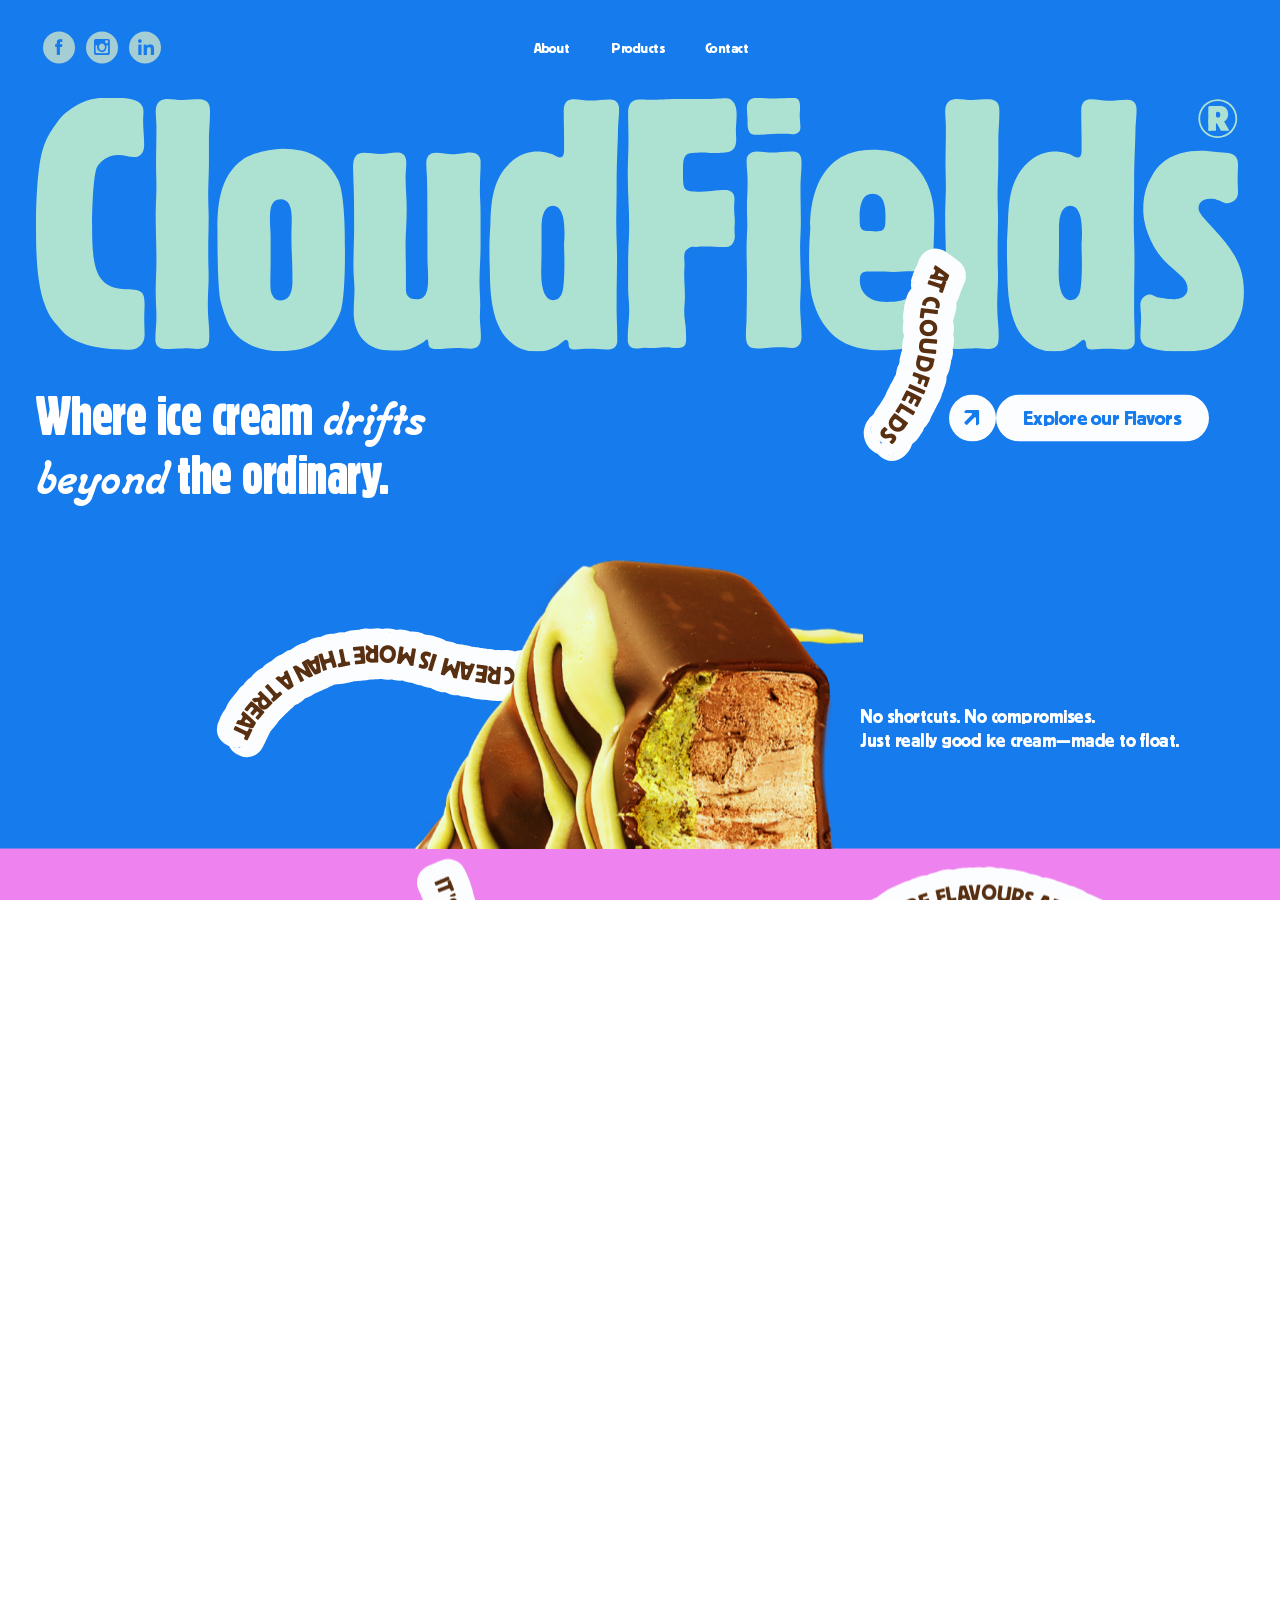
==== commit 8bdf66b8: "edit] hash section scroll" ====
--- a/index.html
+++ b/index.html
@@ -135,7 +135,7 @@
 					</div>
 				</section>
 
-				<section class="about-sec" id="about-section">
+				<section class="about-sec" id="about">
 					<div class="section-bg is-sticky" style="background-color: var(--pink-color)"></div>
 					<div class="container-fluid">
 						<div class="section-grid">
@@ -190,7 +190,7 @@
 					</div>
 				</section>
 
-				<section class="belief-sec">
+				<section class="belief-sec" id="belief">
 					<div class="section-bg is-sticky" style="background-color: var(--purple-color)"></div>
 					<div class="container-fluid">
 						<div class="section-grid">
@@ -385,10 +385,10 @@
 										<a href="#">Products</a>
 									</li>
 									<li>
-										<a href="#">About Cloudfields</a>
+										<a href="#about">About Cloudfields</a>
 									</li>
 									<li>
-										<a href="#">Our Beliefs</a>
+										<a href="#belief">Our Beliefs</a>
 									</li>
 									<li>
 										<a href="#">Contact</a>
@@ -467,6 +467,44 @@
 	<script src="assets/js/swiper-bundle.min.js"></script>
 	<script src="assets/js/stickyScrollBlock.js"></script>
 	<script src="assets/js/scripts-about.js"></script>
+	<script>
+		// Smooth scroll for anchor nav links — handles both click and page-load hash
+		(() => {
+			const anchorSelectors = 'a[href="#about"], a[href="#belief"]';
+
+			const scrollToTarget = (target) => {
+				if (!target) return;
+				const smoother = (typeof ScrollSmoother !== 'undefined' && ScrollSmoother.get) ? ScrollSmoother.get() : null;
+				if (smoother) {
+					smoother.scrollTo(target, true);
+				} else {
+					target.scrollIntoView({ behavior: 'smooth' });
+				}
+			};
+
+			// Handle clicks
+			document.querySelectorAll(anchorSelectors).forEach((link) => {
+				link.addEventListener('click', (e) => {
+					const target = document.querySelector(link.getAttribute('href'));
+					if (!target) return;
+					e.preventDefault();
+					scrollToTarget(target);
+				});
+			});
+
+			// Handle page load with a hash in the URL
+			const hash = window.location.hash;
+			if (hash === '#about' || hash === '#belief') {
+				window.addEventListener('load', () => {
+					// Small delay so ScrollSmoother finishes initialising
+					setTimeout(() => {
+						const target = document.querySelector(hash);
+						scrollToTarget(target);
+					}, 300);
+				});
+			}
+		})();
+	</script>
 	<script>
 		(() => {
 			const clamp = (value, min, max) => Math.min(Math.max(value, min), max);
